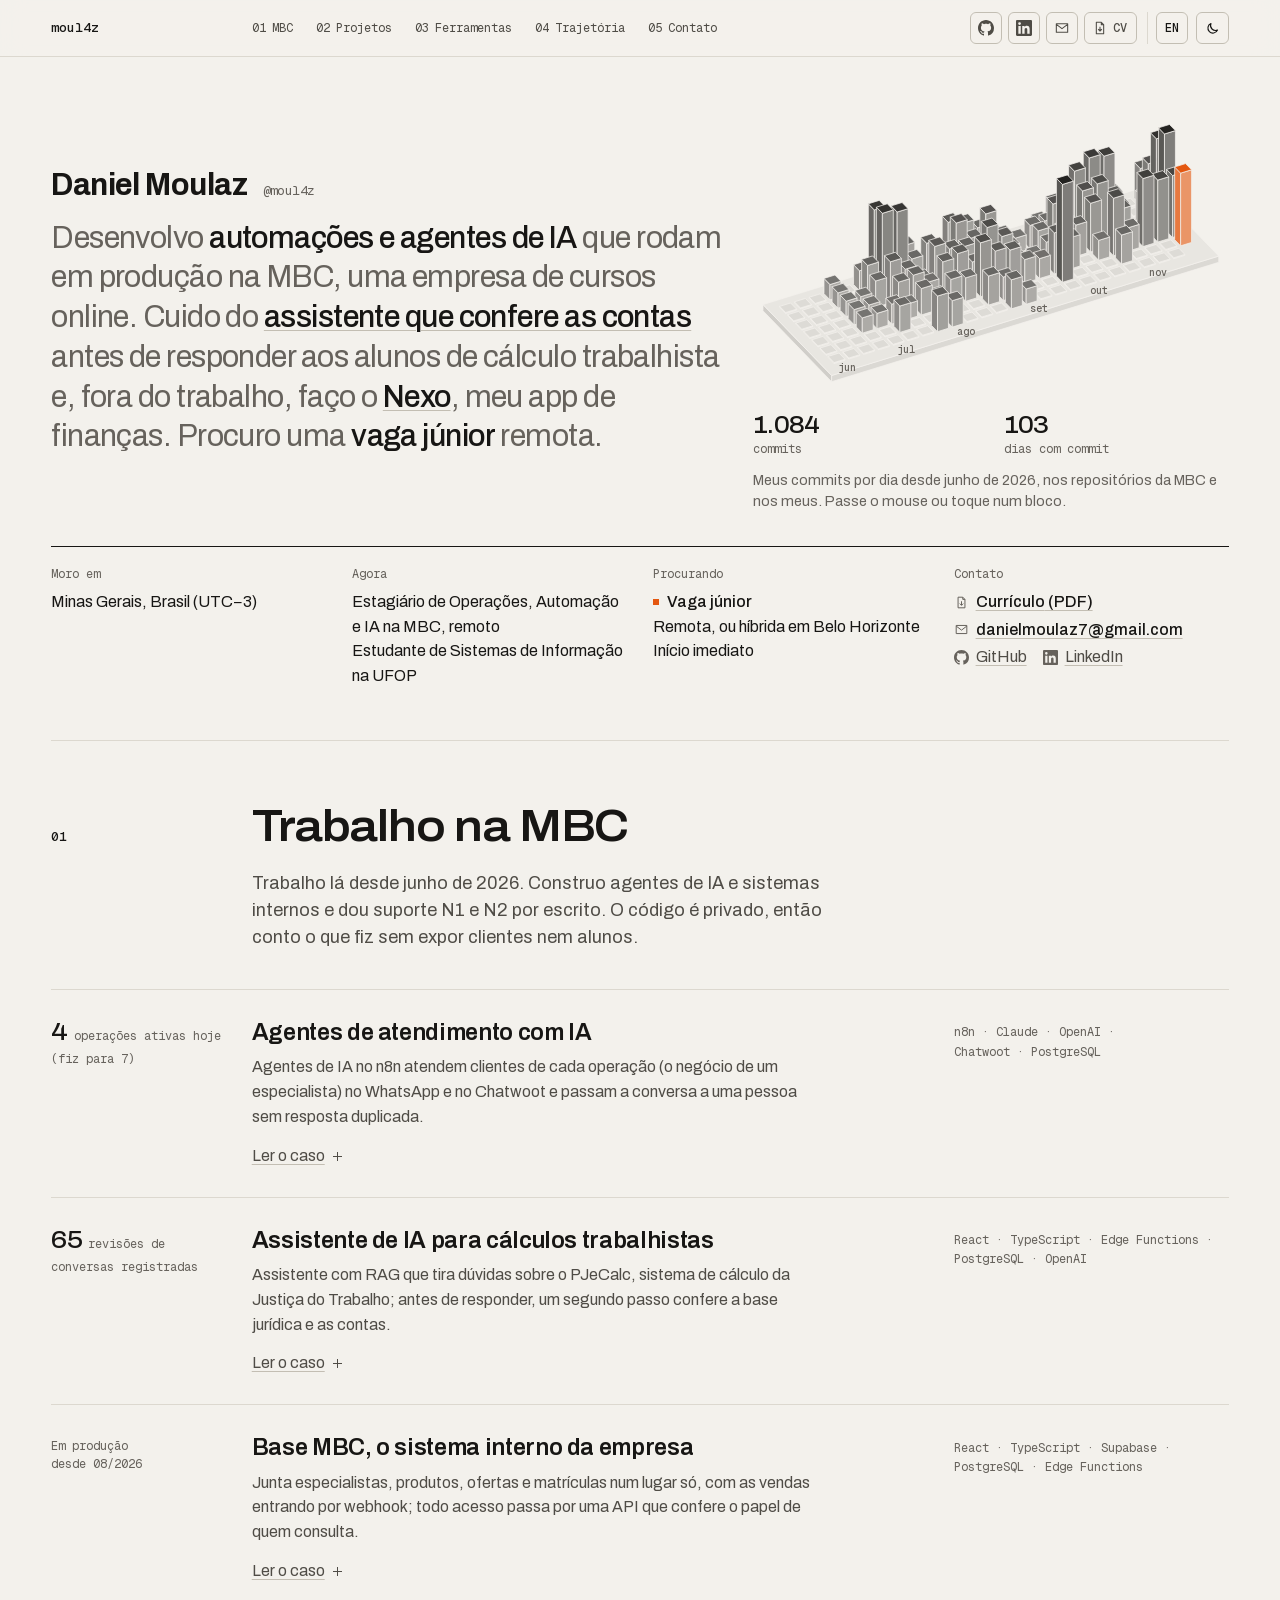
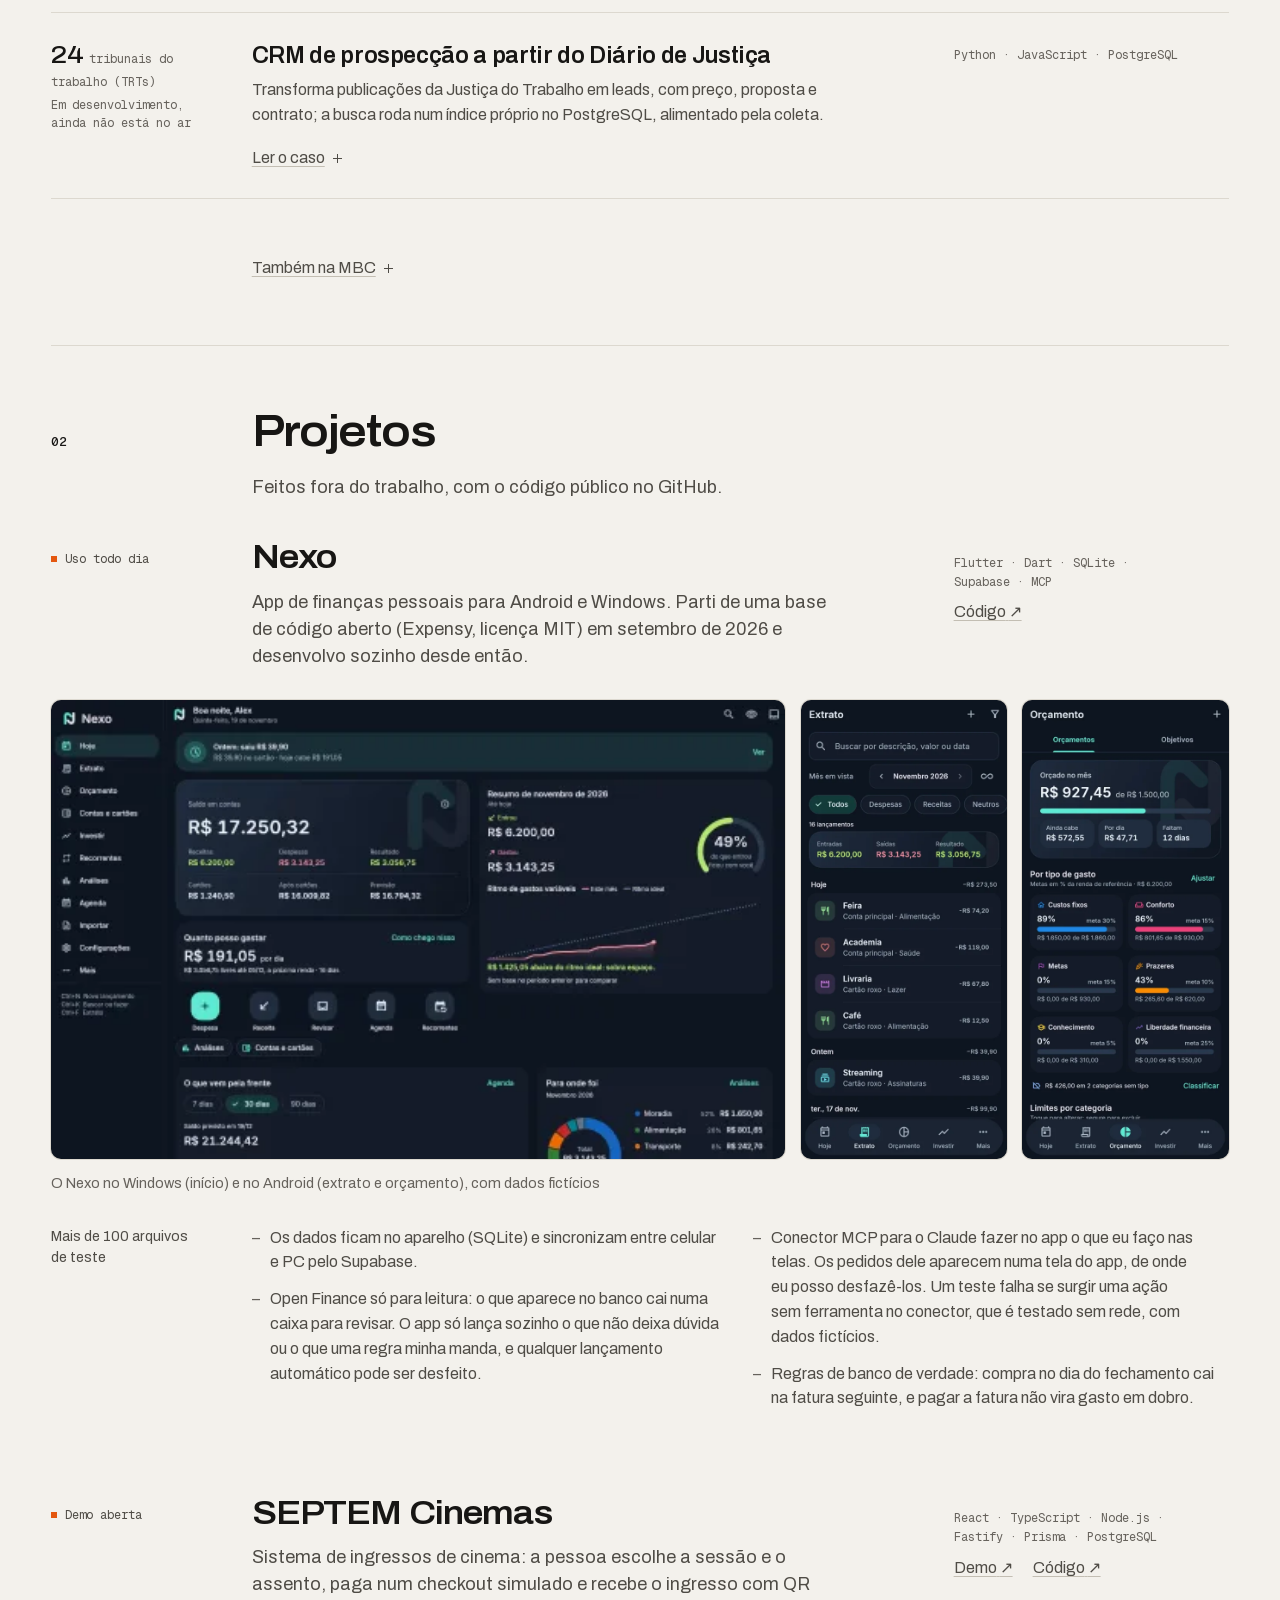
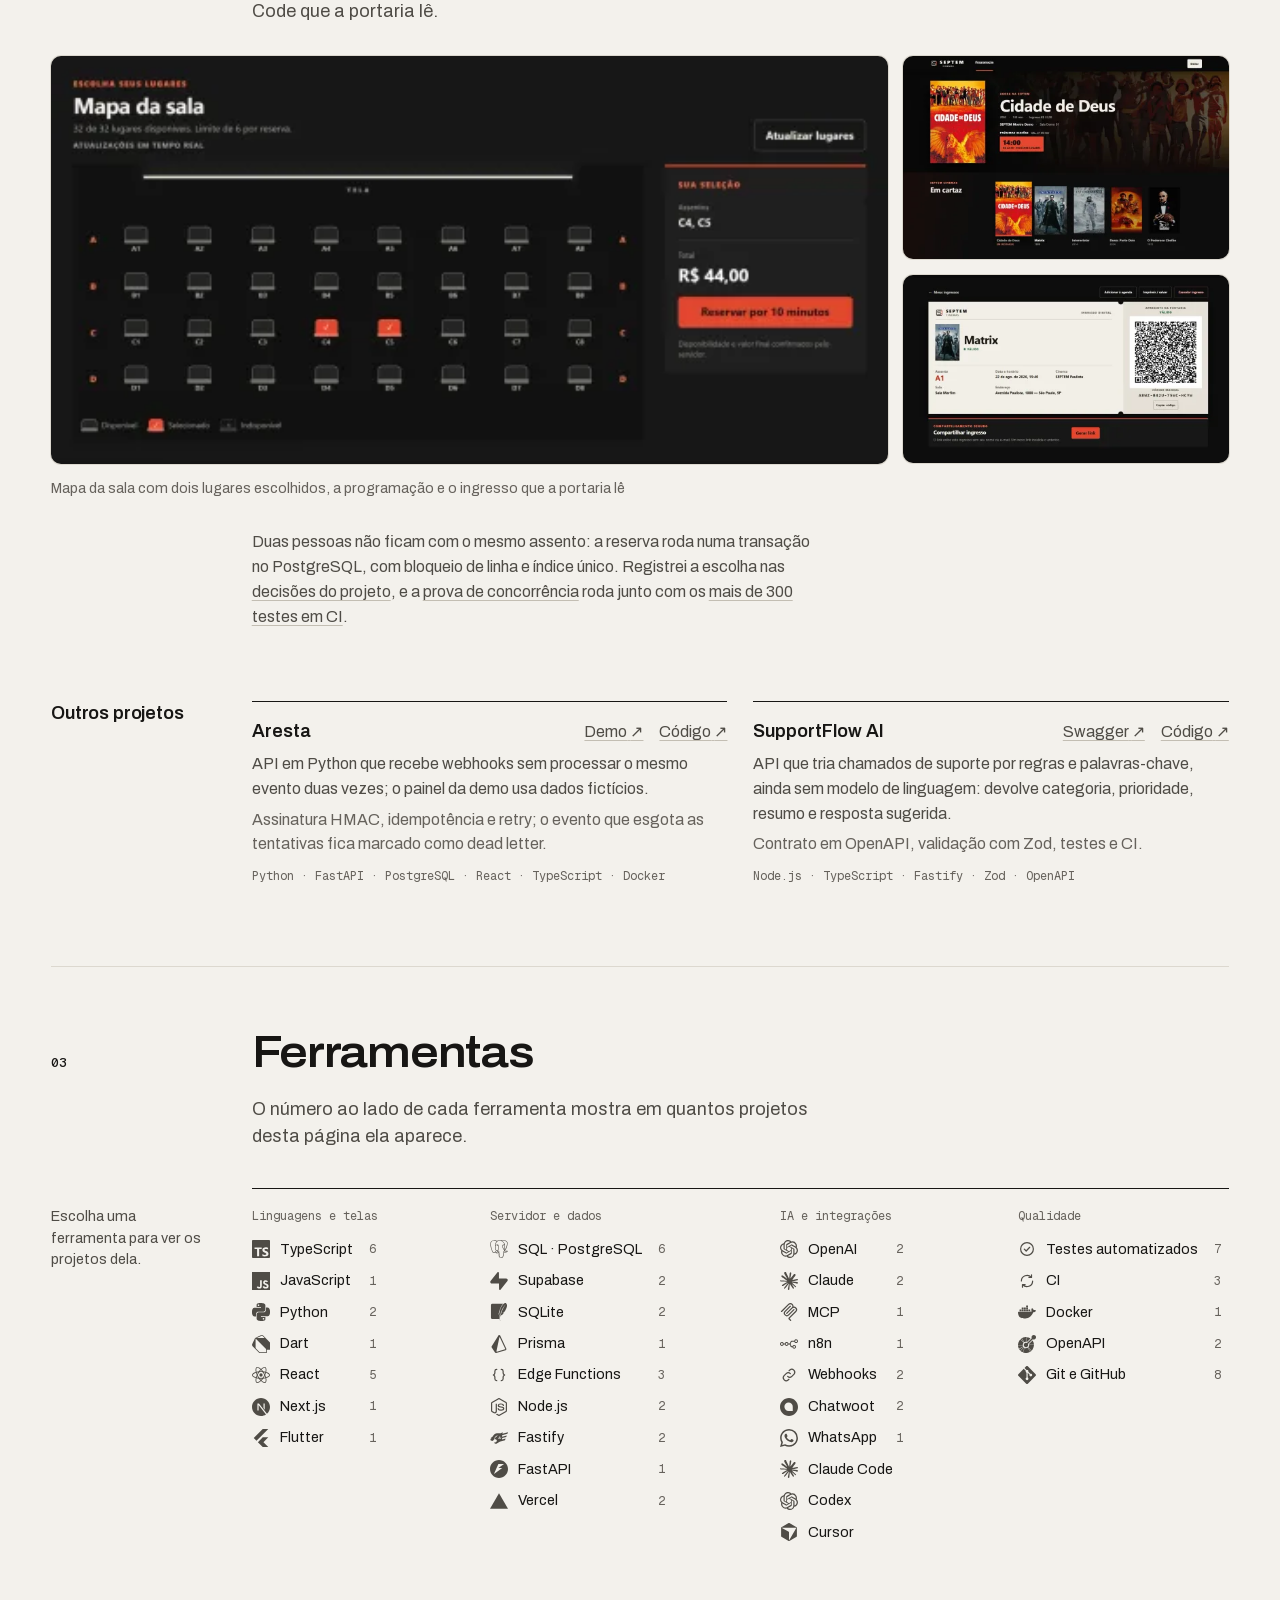
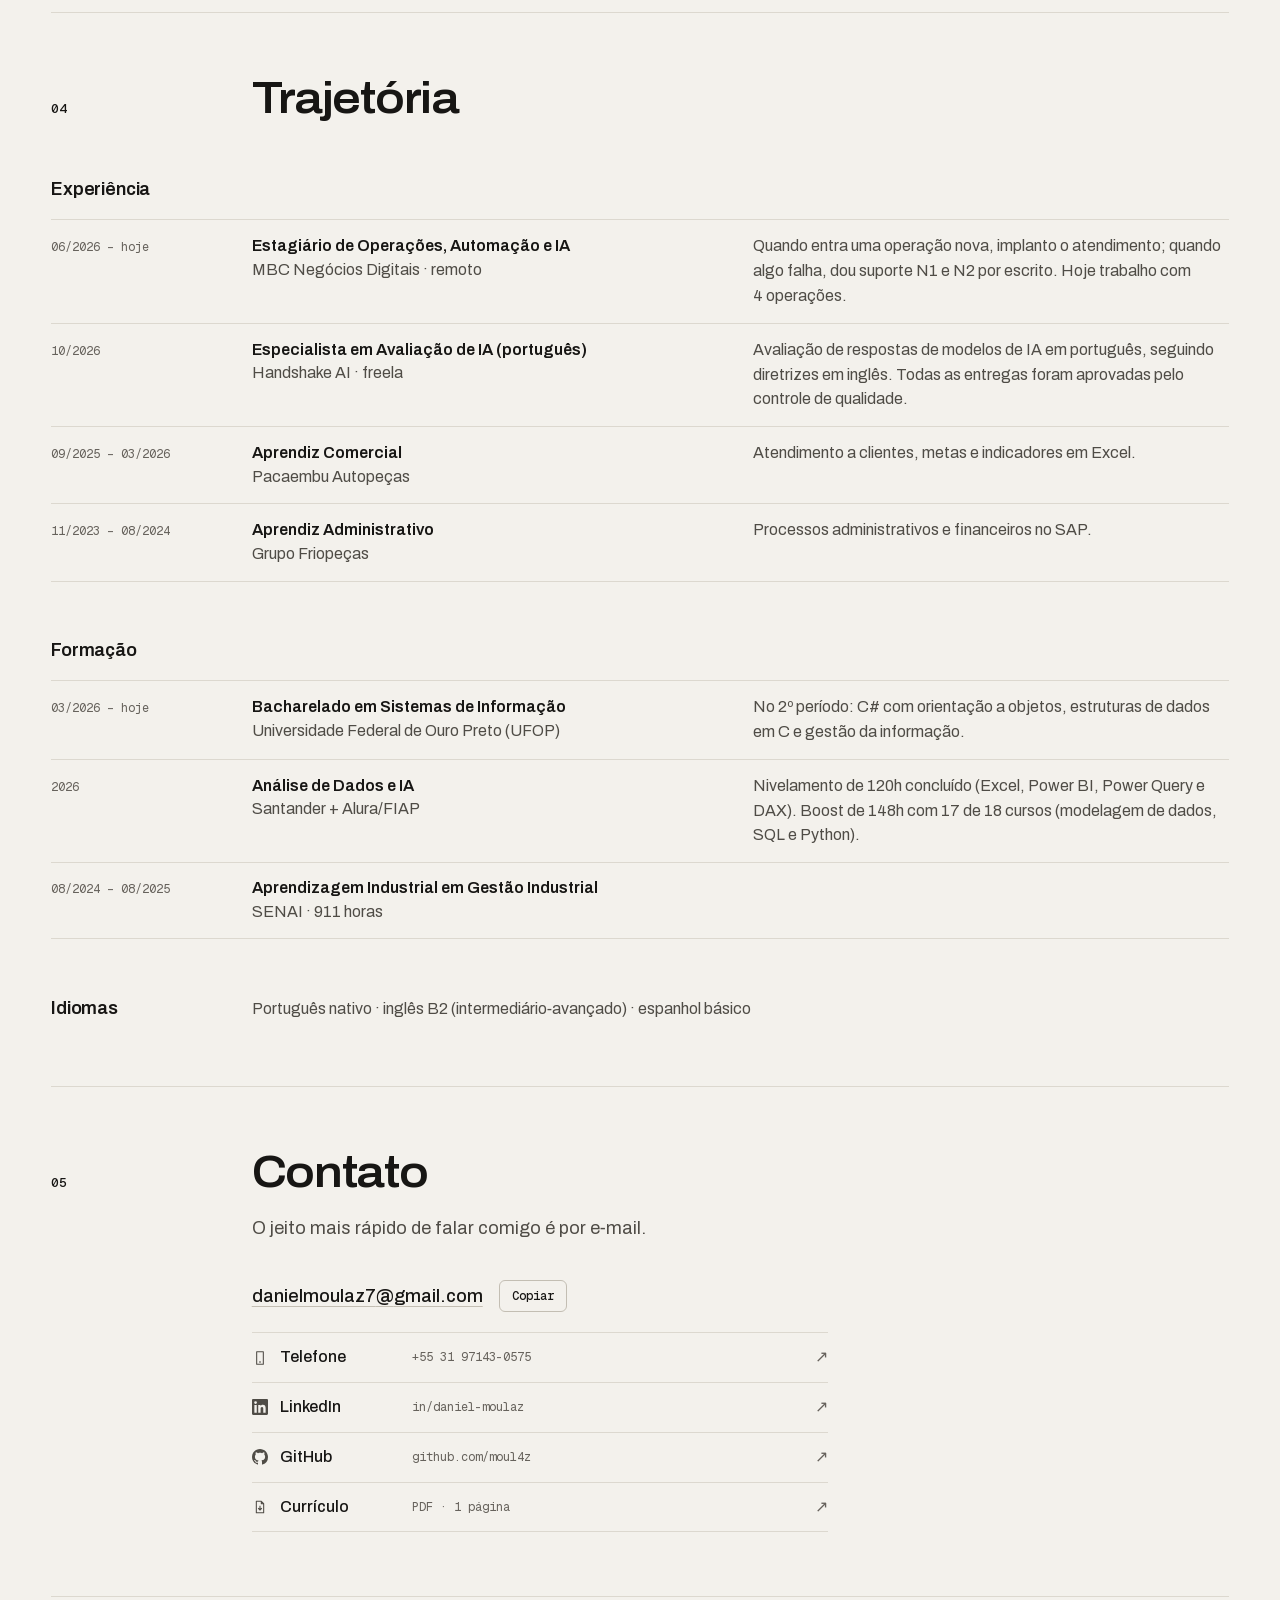
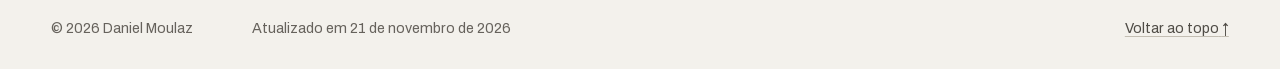
==== index.html @ e1fe47f8 "Publica o site (21/11/2026)" ====
<!DOCTYPE html><!--208fe02d9f9e_54101fbe--><html lang="pt-BR" class="__variable_7347c0 __variable_d19bea"><head><meta charSet="utf-8"/><meta name="viewport" content="width=device-width, initial-scale=1"/><link rel="stylesheet" href="/_next/static/css/56b8f642a0ffb2f8.css" data-precedence="next"/><link rel="preload" as="font" type="font/woff2" crossorigin="" href="/_next/static/media/c214ffb7f5362987-s.p.woff2"/><link rel="preload" as="font" type="font/woff2" crossorigin="" href="/_next/static/media/7d4881bb7e1bf84d.p.woff2"/><link rel="preload" as="script" fetchPriority="low" href="/_next/static/chunks/webpack-fd6b990aac46a47f.js"/><script src="/_next/static/chunks/4bd1b696-c023c6e3521b1417.js" async=""></script><script src="/_next/static/chunks/255-0e5ac6cd71b0e266.js" async=""></script><script src="/_next/static/chunks/main-app-9e2adcb4d07cd08f.js" async=""></script><script src="/_next/static/chunks/323-31cf523cbce35a23.js" async=""></script><script src="/_next/static/chunks/app/(pt)/page-cac48124f5d4a84e.js" async=""></script><meta name="theme-color" media="(prefers-color-scheme: light)" content="#f3f1ec"/><meta name="theme-color" media="(prefers-color-scheme: dark)" content="#0f0f0e"/><title>Daniel Moulaz · Desenvolvedor de automações e agentes de IA</title><meta name="description" content="Desenvolvo automações e agentes de IA com n8n, Claude e OpenAI, em produção na MBC. Procuro uma vaga júnior remota. Estudo Sistemas de Informação na UFOP."/><link rel="canonical" href="https://moulaz.dev/"/><link rel="alternate" hrefLang="pt-BR" href="https://moulaz.dev/"/><link rel="alternate" hrefLang="en" href="https://moulaz.dev/en/"/><link rel="alternate" hrefLang="x-default" href="https://moulaz.dev/en/"/><meta property="og:title" content="Daniel Moulaz · Desenvolvedor de automações e agentes de IA"/><meta property="og:description" content="Desenvolvo automações e agentes de IA com n8n, Claude e OpenAI, em produção na MBC. Procuro uma vaga júnior remota. Estudo Sistemas de Informação na UFOP."/><meta property="og:url" content="https://moulaz.dev/"/><meta property="og:site_name" content="moulaz.dev"/><meta property="og:locale" content="pt_BR"/><meta property="og:image" content="https://moulaz.dev/og-pt.png"/><meta property="og:image:width" content="1200"/><meta property="og:image:height" content="630"/><meta property="og:image:type" content="image/png"/><meta property="og:image:alt" content="Daniel Moulaz, desenvolvedor de automações e agentes de IA. moulaz.dev"/><meta property="og:locale:alternate" content="en_US"/><meta property="og:type" content="website"/><meta name="twitter:card" content="summary_large_image"/><meta name="twitter:title" content="Daniel Moulaz · Desenvolvedor de automações e agentes de IA"/><meta name="twitter:description" content="Desenvolvo automações e agentes de IA com n8n, Claude e OpenAI, em produção na MBC. Procuro uma vaga júnior remota. Estudo Sistemas de Informação na UFOP."/><meta name="twitter:image" content="https://moulaz.dev/og-pt.png"/><meta name="twitter:image:alt" content="Daniel Moulaz, desenvolvedor de automações e agentes de IA. moulaz.dev"/><link rel="icon" href="/icon.svg" type="image/svg+xml"/><link rel="icon" href="/icon-192.png" sizes="192x192" type="image/png"/><link rel="icon" href="/favicon.ico" sizes="48x48"/><link rel="apple-touch-icon" href="/apple-touch-icon.png"/><script>document.documentElement.classList.add("js");try{var t=localStorage.getItem("theme");if(t==="light"||t==="dark")document.documentElement.dataset.theme=t}catch(e){}(function(d){var c={light:"#f3f1ec",dark:"#0f0f0e"};function s(){var v=c[d.dataset.theme],m=document.getElementById("theme-color");if(!v){if(m)m.remove();return}if(!m){m=document.createElement("meta");m.name="theme-color";m.id="theme-color";document.head.prepend(m)}m.content=v}s();new MutationObserver(s).observe(d,{attributes:true,attributeFilter:["data-theme"]})})(document.documentElement);</script><script src="/_next/static/chunks/polyfills-42372ed130431b0a.js" noModule=""></script></head><body><div hidden=""><!--$--><!--/$--></div><script type="application/ld+json">{"@context":"https://schema.org","@graph":[{"@type":"ProfilePage","@id":"https://moulaz.dev/#page","url":"https://moulaz.dev/","name":"Daniel Moulaz · Desenvolvedor de automações e agentes de IA","inLanguage":"pt-BR","isPartOf":{"@id":"https://moulaz.dev/#site"},"dateCreated":"2026-11-19","dateModified":"2026-11-21","mainEntity":{"@id":"https://moulaz.dev/#daniel"}},{"@type":"Person","@id":"https://moulaz.dev/#daniel","name":"Daniel Moulaz","alternateName":"moul4z","url":"https://moulaz.dev/","description":"Desenvolvo automações e agentes de IA com n8n, Claude e OpenAI, em produção na MBC. Procuro uma vaga júnior remota. Estudo Sistemas de Informação na UFOP.","jobTitle":"Estagiário de Operações, Automação e IA","worksFor":{"@type":"Organization","name":"MBC Negócios Digitais"},"address":{"@type":"PostalAddress","addressRegion":"MG","addressCountry":"BR"},"email":"mailto:danielmoulaz7@gmail.com","knowsLanguage":["pt-BR","en","es"],"sameAs":["https://www.linkedin.com/in/daniel-moulaz","https://github.com/moul4z"]},{"@type":"WebSite","@id":"https://moulaz.dev/#site","url":"https://moulaz.dev/","name":"Daniel Moulaz","alternateName":"moulaz.dev","inLanguage":["pt-BR","en"]}]}</script><a class="skip-link" href="#conteudo">Pular para o conteúdo</a><span id="nova-aba" hidden="">abre em nova aba</span><header class="top"><div class="wrap g top-in"><a href="/" class="brand">moul4z</a><nav class="nav" aria-label="Seções"><a href="#trabalho"><span class="nav-n" aria-hidden="true">01</span>MBC</a><a href="#projetos"><span class="nav-n" aria-hidden="true">02</span>Projetos</a><a href="#ferramentas"><span class="nav-n" aria-hidden="true">03</span>Ferramentas</a><a href="#trajetoria"><span class="nav-n" aria-hidden="true">04</span>Trajetória</a><a href="#contato"><span class="nav-n" aria-hidden="true">05</span>Contato</a></nav><div class="tools"><span class="quick"><a href="https://github.com/moul4z" class="icon-btn ico-btn" aria-label="GitHub" title="GitHub" target="_blank" rel="noopener" aria-describedby="nova-aba"><svg class="ico" width="16" height="16" viewBox="0 0 16 16" aria-hidden="true" focusable="false" fill="currentColor" stroke-linejoin="round"><path d="M8 0C3.58 0 0 3.58 0 8c0 3.54 2.29 6.53 5.47 7.59.4.07.55-.17.55-.38 0-.19-.01-.82-.01-1.49-2.01.37-2.53-.49-2.69-.94-.09-.23-.48-.94-.82-1.13-.28-.15-.68-.52-.01-.53.63-.01 1.08.58 1.23.82.72 1.21 1.87.87 2.33.66.07-.52.28-.87.51-1.07-1.78-.2-3.64-.89-3.64-3.95 0-.87.31-1.59.82-2.15-.08-.2-.36-1.02.08-2.12 0 0 .67-.21 2.2.82.64-.18 1.32-.27 2-.27.68 0 1.36.09 2 .27 1.53-1.04 2.2-.82 2.2-.82.44 1.1.16 1.92.08 2.12.51.56.82 1.27.82 2.15 0 3.07-1.87 3.75-3.65 3.95.29.25.54.73.54 1.48 0 1.07-.01 1.93-.01 2.2 0 .21.15.46.55.38A8.013 8.013 0 0016 8c0-4.42-3.58-8-8-8z"></path></svg></a><a href="https://www.linkedin.com/in/daniel-moulaz" class="icon-btn ico-btn" aria-label="LinkedIn" title="LinkedIn" target="_blank" rel="noopener" aria-describedby="nova-aba"><svg class="ico" width="16" height="16" viewBox="0 0 24 24" aria-hidden="true" focusable="false" fill="currentColor" stroke-linejoin="round"><path d="M20.45 20.45h-3.55v-5.57c0-1.33-.03-3.04-1.85-3.04-1.85 0-2.14 1.45-2.14 2.94v5.67H9.35V9h3.41v1.56h.05c.48-.9 1.64-1.85 3.37-1.85 3.6 0 4.27 2.37 4.27 5.46v6.28zM5.34 7.43a2.06 2.06 0 1 1 0-4.13 2.06 2.06 0 0 1 0 4.13zM7.12 20.45H3.56V9h3.56v11.45zM22.22 0H1.77C.79 0 0 .77 0 1.73v20.54C0 23.23.79 24 1.77 24h20.45c.98 0 1.78-.77 1.78-1.73V1.73C24 .77 23.2 0 22.22 0z"></path></svg></a><a class="icon-btn ico-btn" href="mailto:danielmoulaz7@gmail.com" aria-label="E-mail: danielmoulaz7@gmail.com" title="danielmoulaz7@gmail.com"><svg class="ico" width="16" height="16" viewBox="0 0 24 24" aria-hidden="true" focusable="false" fill="none" stroke="currentColor" stroke-width="1.6" stroke-linejoin="round"><path d="M3.5 5.5h17v13h-17z M3.5 6.5 12 13l8.5-6.5"></path></svg></a><a href="/daniel-moulaz-curriculo.pdf" class="icon-btn cv-btn" aria-label="CV: Currículo (PDF)" title="CV: Currículo (PDF)" target="_blank" rel="noopener" aria-describedby="nova-aba"><svg class="ico" width="16" height="16" viewBox="0 0 24 24" aria-hidden="true" focusable="false" fill="none" stroke="currentColor" stroke-width="1.6" stroke-linejoin="round"><path d="M14 3.5H6.5v17h11V7z M14 3.5V7h3.5 M12 10v6.5 M9.25 13.75 12 16.5l2.75-2.75"></path></svg><span class="cv-short">CV</span></a></span><a class="icon-btn" href="/en/" hrefLang="en" lang="en" aria-label="EN: English version">EN</a><button type="button" class="icon-btn theme-btn" aria-label="Trocar entre tema claro e escuro" title="Trocar entre tema claro e escuro"><svg class="moon" viewBox="0 0 24 24" width="15" height="15" aria-hidden="true"><path fill="none" stroke="currentColor" stroke-width="1.8" stroke-linejoin="round" d="M20 14.5A8 8 0 0 1 9.5 4a8 8 0 1 0 10.5 10.5Z"></path></svg><svg class="sun" viewBox="0 0 24 24" width="15" height="15" aria-hidden="true"><g fill="none" stroke="currentColor" stroke-width="1.8" stroke-linecap="round"><circle cx="12" cy="12" r="4.2"></circle><path d="M12 2.5v2.2M12 19.3v2.2M4.6 4.6l1.6 1.6M17.8 17.8l1.6 1.6M2.5 12h2.2M19.3 12h2.2M4.6 19.4l1.6-1.6M17.8 6.2l1.6-1.6"></path></g></svg></button></div></div></header><main id="conteudo" class="wrap" tabindex="-1"><section class="hero g" aria-labelledby="hero-name"><div class="hero-text"><h1 id="hero-name" class="name">Daniel Moulaz<!-- --> <span class="handle">@moul4z</span></h1><p class="statement">Desenvolvo <strong>automações e agentes de IA</strong> que rodam em produção na MBC, uma empresa de cursos online. Cuido do <a href="#assistente" class="tlink"><strong>assistente que confere as contas</strong></a> antes de responder aos alunos de cálculo trabalhista e, fora do trabalho, faço o <a href="#nexo" class="tlink"><strong>Nexo</strong></a>, meu app de finanças. Procuro uma <strong>vaga júnior</strong> remota.</p></div><figure class="sky"><div class="sky-stage"><canvas role="img" aria-label="Gráfico em 3D dos meus commits por dia desde junho de 2026, um bloco por dia, mais alto quanto mais commits."></canvas><p class="sky-tip" aria-hidden="true" hidden=""></p></div><figcaption><dl class="sky-stats"><div><dt>commits</dt><dd>1.084</dd></div><div><dt>dias com commit</dt><dd>103</dd></div></dl><p>Meus commits por dia desde junho de 2026, nos repositórios da MBC e nos meus. Passe o mouse ou toque num bloco.</p></figcaption></figure><dl class="facts"><div><dt>Moro em</dt><dd>Minas Gerais, Brasil (UTC−3)</dd></div><div><dt>Agora</dt><dd><span class="line">Estagiário de Operações, Automação e IA na MBC, remoto</span><span class="line">Estudante de Sistemas de Informação na UFOP</span></dd></div><div><dt>Procurando</dt><dd><span class="line seeking"><span class="led" aria-hidden="true"></span>Vaga júnior</span><span class="line">Remota, ou híbrida em Belo Horizonte</span><span class="line">Início imediato</span></dd></div><div><dt>Contato</dt><dd><span class="line"><a href="/daniel-moulaz-curriculo.pdf" class="mlink strong with-ico" target="_blank" rel="noopener" aria-describedby="nova-aba"><svg class="ico" width="15" height="15" viewBox="0 0 24 24" aria-hidden="true" focusable="false" fill="none" stroke="currentColor" stroke-width="1.6" stroke-linejoin="round"><path d="M14 3.5H6.5v17h11V7z M14 3.5V7h3.5 M12 10v6.5 M9.25 13.75 12 16.5l2.75-2.75"></path></svg><span>Currículo<!-- --> (PDF)</span></a></span><span class="line"><a class="mlink strong with-ico nowrap" href="mailto:danielmoulaz7@gmail.com"><svg class="ico" width="15" height="15" viewBox="0 0 24 24" aria-hidden="true" focusable="false" fill="none" stroke="currentColor" stroke-width="1.6" stroke-linejoin="round"><path d="M3.5 5.5h17v13h-17z M3.5 6.5 12 13l8.5-6.5"></path></svg><span>danielmoulaz7@gmail.com</span></a></span><span class="line links-inline"><a href="https://github.com/moul4z" class="mlink with-ico" target="_blank" rel="noopener" aria-describedby="nova-aba"><svg class="ico" width="15" height="15" viewBox="0 0 16 16" aria-hidden="true" focusable="false" fill="currentColor" stroke-linejoin="round"><path d="M8 0C3.58 0 0 3.58 0 8c0 3.54 2.29 6.53 5.47 7.59.4.07.55-.17.55-.38 0-.19-.01-.82-.01-1.49-2.01.37-2.53-.49-2.69-.94-.09-.23-.48-.94-.82-1.13-.28-.15-.68-.52-.01-.53.63-.01 1.08.58 1.23.82.72 1.21 1.87.87 2.33.66.07-.52.28-.87.51-1.07-1.78-.2-3.64-.89-3.64-3.95 0-.87.31-1.59.82-2.15-.08-.2-.36-1.02.08-2.12 0 0 .67-.21 2.2.82.64-.18 1.32-.27 2-.27.68 0 1.36.09 2 .27 1.53-1.04 2.2-.82 2.2-.82.44 1.1.16 1.92.08 2.12.51.56.82 1.27.82 2.15 0 3.07-1.87 3.75-3.65 3.95.29.25.54.73.54 1.48 0 1.07-.01 1.93-.01 2.2 0 .21.15.46.55.38A8.013 8.013 0 0016 8c0-4.42-3.58-8-8-8z"></path></svg><span>GitHub</span></a><a href="https://www.linkedin.com/in/daniel-moulaz" class="mlink with-ico" target="_blank" rel="noopener" aria-describedby="nova-aba"><svg class="ico" width="15" height="15" viewBox="0 0 24 24" aria-hidden="true" focusable="false" fill="currentColor" stroke-linejoin="round"><path d="M20.45 20.45h-3.55v-5.57c0-1.33-.03-3.04-1.85-3.04-1.85 0-2.14 1.45-2.14 2.94v5.67H9.35V9h3.41v1.56h.05c.48-.9 1.64-1.85 3.37-1.85 3.6 0 4.27 2.37 4.27 5.46v6.28zM5.34 7.43a2.06 2.06 0 1 1 0-4.13 2.06 2.06 0 0 1 0 4.13zM7.12 20.45H3.56V9h3.56v11.45zM22.22 0H1.77C.79 0 0 .77 0 1.73v20.54C0 23.23.79 24 1.77 24h20.45c.98 0 1.78-.77 1.78-1.73V1.73C24 .77 23.2 0 22.22 0z"></path></svg><span>LinkedIn</span></a></span></dd></div></dl></section><section id="trabalho" class="sec" aria-labelledby="trabalho-t"><header class="g sec-head" data-reveal="true"><p class="sec-n" aria-hidden="true">01</p><div class="sec-t"><h2 id="trabalho-t">Trabalho na MBC</h2><p class="lead">Trabalho lá desde junho de 2026. Construo agentes de IA e sistemas internos e dou suporte N1 e N2 por escrito. O código é privado, então conto o que fiz sem expor clientes nem alunos.</p></div></header><ol class="cases hover-list" data-reveal="true"><li id="agentes" class="case g"><p class="datum"><span class="datum-n">4</span><span class="datum-l">operações ativas hoje (fiz para 7)</span></p><div class="c"><h3>Agentes de atendimento com IA</h3><p class="sum">Agentes de IA no n8n atendem clientes de cada operação (o negócio de um especialista) no WhatsApp e no Chatwoot e passam a conversa a uma pessoa sem resposta duplicada.</p></div><p class="x stack">n8n · Claude · OpenAI · Chatwoot · PostgreSQL</p><details class="case-more"><summary>Ler o caso<span class="sr-only">: <!-- -->Agentes de atendimento com IA</span><span class="plus" aria-hidden="true"></span></summary><dl class="case-body"><div><dt>O problema</dt><dd>O suporte humano respondia às mesmas dúvidas todos os dias, em cada operação da MBC, pelo WhatsApp e pelo Chatwoot (a central de atendimento).</dd></div><div><dt>O que eu fiz</dt><dd><p>Construí e mantenho os agentes, a base de conhecimento e a curadoria.</p><ul><li>Agentes no n8n com Claude e OpenAI, ligados ao WhatsApp e ao Chatwoot.</li><li>Base de conhecimento feita com as respostas reais do suporte humano.</li><li>Passagem para atendente humano sem resposta duplicada.</li><li>Central de curadoria (Vercel + Postgres): um fluxo acha perguntas novas nas conversas, e o time aprova antes de elas entrarem na base.</li></ul></dd></div><div><dt>A parte difícil</dt><dd>Quando o atendente assume a conversa, o agente tem que parar na hora, sem mandar mais nada e sem deixar o cliente sem resposta.</dd></div><div><dt>Resultado</dt><dd class="result">Fiz os agentes para 7 operações. Algumas saíram da MBC depois, e hoje 4 seguem ativas, com passagem para humano. Nada novo entra na base sem o time aprovar.</dd></div></dl></details></li><li id="assistente" class="case g"><p class="datum"><span class="datum-n">65</span><span class="datum-l">revisões de conversas registradas</span></p><div class="c"><h3>Assistente de IA para cálculos trabalhistas</h3><p class="sum">Assistente com RAG que tira dúvidas sobre o PJeCalc, sistema de cálculo da Justiça do Trabalho; antes de responder, um segundo passo confere a base jurídica e as contas.</p></div><p class="x stack">React · TypeScript · Edge Functions · PostgreSQL · OpenAI</p><details class="case-more"><summary>Ler o caso<span class="sr-only">: <!-- -->Assistente de IA para cálculos trabalhistas</span><span class="plus" aria-hidden="true"></span></summary><dl class="case-body"><div><dt>O problema</dt><dd>Alunos de um curso de cálculos trabalhistas travam no PJeCalc e em trechos da sentença, muitas vezes fora do horário do suporte. Aqui, resposta errada vira cálculo errado num processo.</dd></div><div><dt>O que eu fiz</dt><dd><p>Sou o responsável pelo projeto desde julho de 2026: mais de 300 commits e mais de 70 pull requests, na versão 9.5.</p><ul><li>Migração do protótipo em Python/FastAPI para React, Edge Functions em TypeScript e PostgreSQL.</li><li>Resposta em duas etapas: um rascunho e um revisor que confere a base jurídica e devolve uma aprovação estruturada.</li><li>Leitura de PDF e de print de sentença, com um modo próprio para analisar a decisão.</li><li>Checagem automática das contas que aparecem na resposta.</li><li>Acesso só para alunos: login por link ou código no e-mail, conferido com a lista de alunos sincronizada da área de membros.</li><li>Teste de regressão a cada versão e 65 revisões de conversas registradas. Já peguei uma regressão em que o assistente lia “honorários” como o preço do curso.</li></ul></dd></div><div><dt>A parte difícil</dt><dd>O custo por resposta precisava cair sem a qualidade cair junto. Medi que só 14% do prompt era reaproveitado em cache, porque a parte fixa vinha misturada com o contexto de cada pergunta. Reorganizei o prompt com a parte fixa primeiro, e o revisor passou a apenas aprovar o rascunho quando ele já está certo, em vez de reescrever a resposta inteira.</dd></div><div><dt>Resultado</dt><dd class="result">Em produção para os alunos, com o custo de cada resposta medido (cerca de US$ 0,04 na revisão de agosto) e cada correção registrada numa versão.</dd></div></dl></details></li><li id="base" class="case g"><p class="datum"><span class="datum-s">Em produção desde 08/2026</span></p><div class="c"><h3>Base MBC, o sistema interno da empresa</h3><p class="sum">Junta especialistas, produtos, ofertas e matrículas num lugar só, com as vendas entrando por webhook; todo acesso passa por uma API que confere o papel de quem consulta.</p></div><p class="x stack">React · TypeScript · Supabase · PostgreSQL · Edge Functions</p><details class="case-more"><summary>Ler o caso<span class="sr-only">: <!-- -->Base MBC, o sistema interno da empresa</span><span class="plus" aria-hidden="true"></span></summary><dl class="case-body"><div><dt>O problema</dt><dd>Os dados de venda, de acesso e de suporte de cada operação ficavam em plataformas diferentes, e qualquer relatório era montado à mão.</dd></div><div><dt>O que eu fiz</dt><dd><p>Fiz a maior parte do sistema entre agosto e outubro de 2026.</p><ul><li>Vendas da Guru e da TMB (plataformas de pagamento) entram por webhook e viram matrícula por funções no próprio banco de dados.</li><li>Sincronização dos acessos com a área de membros (Curseduca).</li><li>Painel de suporte com dados do Chatwoot: satisfação (CSAT) e tempo até a primeira resposta, recalculados todo dia.</li><li>Matriz de permissões por papel, coberta por testes, e dados pessoais cortados conforme o papel de quem consulta.</li></ul></dd></div><div><dt>A parte difícil</dt><dd>Ninguém pode ver mais do que deve. Por isso o navegador não lê nenhuma tabela direto: todas têm a segurança em nível de linha (RLS) ligada e nenhuma política, o que bloqueia tudo por padrão. Todo acesso passa por uma API que confere o login, se a pessoa é da equipe e se o papel dela permite aquilo. Tirar o acesso de alguém vale já na requisição seguinte.</dd></div><div><dt>Resultado</dt><dd class="result">Em produção desde agosto de 2026. Antes de cada publicação, a verificação roda tipos, lint, testes, build e uma varredura de segredos.</dd></div></dl></details></li><li id="prospeccao" class="case g"><p class="datum"><span class="datum-n">24</span><span class="datum-l">tribunais do trabalho (TRTs)</span><span class="datum-s">Em desenvolvimento, ainda não está no ar</span></p><div class="c"><h3>CRM de prospecção a partir do Diário de Justiça</h3><p class="sum">Transforma publicações da Justiça do Trabalho em leads, com preço, proposta e contrato; a busca roda num índice próprio no PostgreSQL, alimentado pela coleta.</p></div><p class="x stack">Python · JavaScript · PostgreSQL</p><details class="case-more"><summary>Ler o caso<span class="sr-only">: <!-- -->CRM de prospecção a partir do Diário de Justiça</span><span class="plus" aria-hidden="true"></span></summary><dl class="case-body"><div><dt>O problema</dt><dd>Os alunos prospectam escritórios de advocacia, mas a informação está espalhada nas publicações diárias de 24 tribunais do trabalho, e o resto fica em planilhas e ferramentas soltas.</dd></div><div><dt>O que eu fiz</dt><dd><p>Desenvolvi a maior parte (101 de 150 commits), junto com mais uma pessoa do time.</p><ul><li>Coleta diária das publicações de 24 tribunais do trabalho, com um índice próprio no PostgreSQL para a busca ser interativa.</li><li>Leads ligados a pessoas e escritórios pela OAB e pelo CNPJ, com quadro Kanban e o Google Maps como segunda fonte.</li><li>Preço, proposta e contrato feitos dentro de cada lead.</li><li>Login por link no e-mail.</li></ul></dd></div><div><dt>A parte difícil</dt><dd>A API pública só responde por tribunal, por dia e por frase, com limite de 1.000 itens. Uma busca ao vivo viraria dezenas de chamadas, então separei as duas coisas: a coleta roda em lote e grava num índice próprio, onde a busca é interativa.</dd></div><div><dt>Resultado</dt><dd class="result">Em desenvolvimento. Cada fase entra com a sua bateria de testes, hoje 1.620 verificações, e teste de mutação nas regras críticas.</dd></div></dl></details></li></ol><div class="g also-row" data-reveal="true"><details class="c also-more"><summary>Também na MBC<span class="plus" aria-hidden="true"></span></summary><ul class="also-list"><li>Dou suporte N1 e N2 por escrito e investigo falhas de acesso por logs, payloads e SQL.</li><li>Implanto o suporte das operações novas: Chatwoot, WhatsApp, tags, tickets e agente de IA.</li><li>Ligo 5 plataformas de pagamento à área de membros por n8n e webhooks; se a leitura falha, o acesso não cai.</li><li>Faço sistemas internos em React e Supabase, como o liberador de bônus que 4 operações usam.</li><li>Em lançamentos, automatizo a captação em grupos de WhatsApp, os lembretes das lives e a liberação do produto.</li></ul></details></div></section><section id="projetos" class="sec" aria-labelledby="projetos-t"><header class="g sec-head" data-reveal="true"><p class="sec-n" aria-hidden="true">02</p><div class="sec-t"><h2 id="projetos-t">Projetos</h2><p class="lead">Feitos fora do trabalho, com o código público no GitHub.</p></div></header><article id="nexo" class="feature" aria-label="Nexo"><div class="g feat-head" data-reveal="true"><p class="state"><span class="led" aria-hidden="true"></span>Uso todo dia</p><div class="c"><h3 class="feature-name">Nexo</h3><p class="feature-sum">App de finanças pessoais para Android e Windows. Parti de uma base de código aberto (Expensy, licença MIT) em setembro de 2026 e desenvolvo sozinho desde então.</p></div><div class="x"><p class="stack">Flutter · Dart · SQLite · Supabase · MCP</p><p class="links"><a href="https://github.com/moul4z/Nexo" class="mlink" target="_blank" rel="noopener" aria-describedby="nova-aba">Código<span class="sr-only">: <!-- -->Nexo</span> <span aria-hidden="true">↗</span></a></p></div></div><div data-reveal="true"><figure class="gallery"><div class="shots-row" style="grid-template-columns:minmax(0, 1.600fr) minmax(0, 0.450fr) minmax(0, 0.450fr)"><button type="button" class="shot" aria-label="Ampliar: Tela inicial do Nexo no Windows: saldo em contas, quanto posso gastar por dia, resumo do mês e ritmo de gastos, com dados fictícios"><img src="/img/nexo-desktop.webp" srcSet="/img/nexo-desktop-480.webp 480w, /img/nexo-desktop-600.webp 600w, /img/nexo-desktop-960.webp 960w, /img/nexo-desktop-1200.webp 1200w, /img/nexo-desktop.webp 1440w" sizes="(max-width: 720px) calc(100vw - 40px), (max-width: 1440px) calc((100vw - 40px) * 0.640), calc(1312px * 0.640)" width="1440" height="900" alt="" loading="lazy" decoding="async"/><span class="shot-hint" aria-hidden="true">Ampliar<svg viewBox="0 0 12 12" width="11" height="11" aria-hidden="true"><path d="M7 1h4v4M5 11H1V7M11 1 7.2 4.8M1 11l3.8-3.8" fill="none" stroke="currentColor" stroke-width="1.3"></path></svg></span></button><button type="button" class="shot tall" aria-label="Ampliar: Extrato do Nexo no Android, com busca, filtros e os lançamentos do dia por categoria, com dados fictícios"><img src="/img/nexo-extrato.webp" srcSet="/img/nexo-extrato-480.webp 480w, /img/nexo-extrato-600.webp 600w, /img/nexo-extrato.webp 824w" sizes="(max-width: 720px) calc((100vw - 50px) / 2), (max-width: 1440px) calc((100vw - 40px) * 0.180), calc(1312px * 0.180)" width="824" height="1830" alt="" loading="lazy" decoding="async"/><span class="shot-hint" aria-hidden="true">Ampliar<svg viewBox="0 0 12 12" width="11" height="11" aria-hidden="true"><path d="M7 1h4v4M5 11H1V7M11 1 7.2 4.8M1 11l3.8-3.8" fill="none" stroke="currentColor" stroke-width="1.3"></path></svg></span></button><button type="button" class="shot tall" aria-label="Ampliar: Orçamento do Nexo no Android: quanto foi orçado no mês, quanto ainda cabe por dia e metas por tipo de gasto, com dados fictícios"><img src="/img/nexo-orcamento.webp" srcSet="/img/nexo-orcamento-480.webp 480w, /img/nexo-orcamento-600.webp 600w, /img/nexo-orcamento.webp 824w" sizes="(max-width: 720px) calc((100vw - 50px) / 2), (max-width: 1440px) calc((100vw - 40px) * 0.180), calc(1312px * 0.180)" width="824" height="1830" alt="" loading="lazy" decoding="async"/><span class="shot-hint" aria-hidden="true">Ampliar<svg viewBox="0 0 12 12" width="11" height="11" aria-hidden="true"><path d="M7 1h4v4M5 11H1V7M11 1 7.2 4.8M1 11l3.8-3.8" fill="none" stroke="currentColor" stroke-width="1.3"></path></svg></span></button></div><figcaption class="g"><span class="cap">O Nexo no Windows (início) e no Android (extrato e orçamento), com dados fictícios</span></figcaption><dialog class="lightbox" aria-label="O Nexo no Windows (início) e no Android (extrato e orçamento), com dados fictícios"></dialog></figure></div><div class="g feat-body" data-reveal="true"><p class="hl-m">Mais de 100 arquivos de teste</p><ul class="cw points two"><li>Os dados ficam no aparelho (SQLite) e sincronizam entre celular e PC pelo Supabase.</li><li>Open Finance só para leitura: o que aparece no banco cai numa caixa para revisar. O app só lança sozinho o que não deixa dúvida ou o que uma regra minha manda, e qualquer lançamento automático pode ser desfeito.</li><li>Conector MCP para o Claude fazer no app o que eu faço nas telas. Os pedidos dele aparecem numa tela do app, de onde eu posso desfazê-los. Um teste falha se surgir uma ação sem ferramenta no conector, que é testado sem rede, com dados fictícios.</li><li>Regras de banco de verdade: compra no dia do fechamento cai na fatura seguinte, e pagar a fatura não vira gasto em dobro.</li></ul></div></article><article class="feature" aria-label="SEPTEM Cinemas"><div class="g feat-head" data-reveal="true"><p class="state"><span class="led" aria-hidden="true"></span>Demo aberta</p><div class="c"><h3 class="feature-name">SEPTEM Cinemas</h3><p class="feature-sum">Sistema de ingressos de cinema: a pessoa escolhe a sessão e o assento, paga num checkout simulado e recebe o ingresso com QR Code que a portaria lê.</p></div><div class="x"><p class="stack">React · TypeScript · Node.js · Fastify · Prisma · PostgreSQL</p><p class="links"><a href="https://septem-cinemas.vercel.app" class="mlink" target="_blank" rel="noopener" aria-describedby="nova-aba">Demo<span class="sr-only">: <!-- -->SEPTEM Cinemas</span> <span aria-hidden="true">↗</span></a><a href="https://github.com/moul4z/septem-cinemas" class="mlink" target="_blank" rel="noopener" aria-describedby="nova-aba">Código<span class="sr-only">: <!-- -->SEPTEM Cinemas</span> <span aria-hidden="true">↗</span></a></p></div></div><div data-reveal="true"><figure class="gallery mosaic"><div class="shots-row"><button type="button" class="shot" aria-label="Ampliar: Mapa da sala do SEPTEM com os assentos C4 e C5 escolhidos e o total de R$ 44,00"><img src="/img/septem-assentos.webp" srcSet="/img/septem-assentos-480.webp 480w, /img/septem-assentos-600.webp 600w, /img/septem-assentos-960.webp 960w, /img/septem-assentos-1200.webp 1200w, /img/septem-assentos-1440.webp 1440w, /img/septem-assentos.webp 1600w" sizes="(max-width: 720px) calc(100vw - 40px), (max-width: 1440px) calc((100vw - 40px) * 0.72), calc(1312px * 0.72)" width="1600" height="781" alt="" loading="lazy" decoding="async"/><span class="shot-hint" aria-hidden="true">Ampliar<svg viewBox="0 0 12 12" width="11" height="11" aria-hidden="true"><path d="M7 1h4v4M5 11H1V7M11 1 7.2 4.8M1 11l3.8-3.8" fill="none" stroke="currentColor" stroke-width="1.3"></path></svg></span></button><button type="button" class="shot" aria-label="Ampliar: Página inicial do SEPTEM Cinemas com o filme em destaque, o horário da sessão e os filmes em cartaz"><img src="/img/septem-home.webp" srcSet="/img/septem-home-480.webp 480w, /img/septem-home-600.webp 600w, /img/septem-home-960.webp 960w, /img/septem-home-1200.webp 1200w, /img/septem-home-1440.webp 1440w, /img/septem-home.webp 1800w" sizes="(max-width: 720px) calc((100vw - 50px) / 2), (max-width: 1440px) calc((100vw - 40px) * 0.28), calc(1312px * 0.28)" width="1800" height="1125" alt="" loading="lazy" decoding="async"/><span class="shot-hint" aria-hidden="true">Ampliar<svg viewBox="0 0 12 12" width="11" height="11" aria-hidden="true"><path d="M7 1h4v4M5 11H1V7M11 1 7.2 4.8M1 11l3.8-3.8" fill="none" stroke="currentColor" stroke-width="1.3"></path></svg></span></button><button type="button" class="shot" aria-label="Ampliar: Ingresso digital do SEPTEM com QR Code, assento, sala e código manual"><img src="/img/septem-ingresso.webp" srcSet="/img/septem-ingresso-480.webp 480w, /img/septem-ingresso-600.webp 600w, /img/septem-ingresso-960.webp 960w, /img/septem-ingresso-1200.webp 1200w, /img/septem-ingresso.webp 1385w" sizes="(max-width: 720px) calc((100vw - 50px) / 2), (max-width: 1440px) calc((100vw - 40px) * 0.28), calc(1312px * 0.28)" width="1385" height="799" alt="" loading="lazy" decoding="async"/><span class="shot-hint" aria-hidden="true">Ampliar<svg viewBox="0 0 12 12" width="11" height="11" aria-hidden="true"><path d="M7 1h4v4M5 11H1V7M11 1 7.2 4.8M1 11l3.8-3.8" fill="none" stroke="currentColor" stroke-width="1.3"></path></svg></span></button></div><figcaption class="g"><span class="cap">Mapa da sala com dois lugares escolhidos, a programação e o ingresso que a portaria lê</span></figcaption><dialog class="lightbox" aria-label="Mapa da sala com dois lugares escolhidos, a programação e o ingresso que a portaria lê"></dialog></figure></div><div class="g feat-body" data-reveal="true"><p class="c hl-c">Duas pessoas não ficam com o mesmo assento: a reserva roda numa transação no PostgreSQL, com bloqueio de linha e índice único. Registrei a escolha nas <a href="https://github.com/moul4z/septem-cinemas/blob/main/docs/DECISIONS.md" class="tlink" target="_blank" rel="noopener" aria-describedby="nova-aba">decisões do projeto</a>, e a <a href="https://github.com/moul4z/septem-cinemas/blob/main/docs/CONCURRENCY-PROOF.md" class="tlink" target="_blank" rel="noopener" aria-describedby="nova-aba">prova de concorrência</a> roda junto com os <a href="https://github.com/moul4z/septem-cinemas/actions/workflows/ci.yml" class="tlink" target="_blank" rel="noopener" aria-describedby="nova-aba">mais de 300 testes em CI</a>.</p></div></article><div class="g more-row" data-reveal="true"><h3 class="sub-t">Outros projetos</h3><ul class="cw more hover-list"><li><div class="more-top"><h4>Aresta</h4><span class="more-links"><a href="https://aresta.daniel-moulaz.workers.dev" class="mlink" target="_blank" rel="noopener" aria-describedby="nova-aba">Demo<span class="sr-only">: <!-- -->Aresta</span> <span aria-hidden="true">↗</span></a><a href="https://github.com/moul4z/aresta" class="mlink" target="_blank" rel="noopener" aria-describedby="nova-aba">Código<span class="sr-only">: <!-- -->Aresta</span> <span aria-hidden="true">↗</span></a></span></div><p class="sum">API em Python que recebe webhooks sem processar o mesmo evento duas vezes; o painel da demo usa dados fictícios.</p><p class="hl">Assinatura HMAC, idempotência e retry; o evento que esgota as tentativas fica marcado como dead letter.</p><p class="stack">Python · FastAPI · PostgreSQL · React · TypeScript · Docker</p></li><li><div class="more-top"><h4>SupportFlow AI</h4><span class="more-links"><a href="https://supportflow-ai-production.up.railway.app/docs" class="mlink" target="_blank" rel="noopener" aria-describedby="nova-aba">Swagger<span class="sr-only">: <!-- -->SupportFlow AI</span> <span aria-hidden="true">↗</span></a><a href="https://github.com/moul4z/supportflow-ai" class="mlink" target="_blank" rel="noopener" aria-describedby="nova-aba">Código<span class="sr-only">: <!-- -->SupportFlow AI</span> <span aria-hidden="true">↗</span></a></span></div><p class="sum">API que tria chamados de suporte por regras e palavras-chave, ainda sem modelo de linguagem: devolve categoria, prioridade, resumo e resposta sugerida.</p><p class="hl">Contrato em OpenAPI, validação com Zod, testes e CI.</p><p class="stack">Node.js · TypeScript · Fastify · Zod · OpenAPI</p></li></ul></div></section><section id="ferramentas" class="sec" aria-labelledby="ferramentas-t"><header class="g sec-head" data-reveal="true"><p class="sec-n" aria-hidden="true">03</p><div class="sec-t"><h2 id="ferramentas-t">Ferramentas</h2><p class="lead">O número ao lado de cada ferramenta mostra em quantos projetos desta página ela aparece.</p></div></header><div data-reveal="true"><div class="stk"><p class="g stk-readout"><span class="stk-readout-t">Escolha uma ferramenta para ver os projetos dela.</span></p><p class="sr-only" role="status"></p><div class="g"><div class="stk-groups"><div class="stk-group"><h3 class="stk-label" id="stk-g0">Linguagens e telas</h3><ul class="stk-list" role="list" aria-labelledby="stk-g0"><li><button type="button" class="stk-btn" aria-pressed="false"><svg class="stk-ico" width="18" height="18" viewBox="0 0 24 24" aria-hidden="true" focusable="false" fill="currentColor" stroke-linecap="round" stroke-linejoin="round"><path d="M1.125 0C.502 0 0 .502 0 1.125v21.75C0 23.498.502 24 1.125 24h21.75c.623 0 1.125-.502 1.125-1.125V1.125C24 .502 23.498 0 22.875 0zm17.363 9.75c.612 0 1.154.037 1.627.111a6.38 6.38 0 0 1 1.306.34v2.458a3.95 3.95 0 0 0-.643-.361 5.093 5.093 0 0 0-.717-.26 5.453 5.453 0 0 0-1.426-.2c-.3 0-.573.028-.819.086a2.1 2.1 0 0 0-.623.242c-.17.104-.3.229-.393.374a.888.888 0 0 0-.14.49c0 .196.053.373.156.529.104.156.252.304.443.444s.423.276.696.41c.273.135.582.274.926.416.47.197.892.407 1.266.628.374.222.695.473.963.753.268.279.472.598.614.957.142.359.214.776.214 1.253 0 .657-.125 1.21-.373 1.656a3.033 3.033 0 0 1-1.012 1.085 4.38 4.38 0 0 1-1.487.596c-.566.12-1.163.18-1.79.18a9.916 9.916 0 0 1-1.84-.164 5.544 5.544 0 0 1-1.512-.493v-2.63a5.033 5.033 0 0 0 3.237 1.2c.333 0 .624-.03.872-.09.249-.06.456-.144.623-.25.166-.108.29-.234.373-.38a1.023 1.023 0 0 0-.074-1.089 2.12 2.12 0 0 0-.537-.5 5.597 5.597 0 0 0-.807-.444 27.72 27.72 0 0 0-1.007-.436c-.918-.383-1.602-.852-2.053-1.405-.45-.553-.676-1.222-.676-2.005 0-.614.123-1.141.369-1.582.246-.441.58-.804 1.004-1.089a4.494 4.494 0 0 1 1.47-.629 7.536 7.536 0 0 1 1.77-.201zm-15.113.188h9.563v2.166H9.506v9.646H6.789v-9.646H3.375z"></path></svg><span class="stk-name">TypeScript</span><span class="stk-count" aria-hidden="true">6</span></button></li><li><button type="button" class="stk-btn" aria-pressed="false"><svg class="stk-ico" width="18" height="18" viewBox="0 0 24 24" aria-hidden="true" focusable="false" fill="currentColor" stroke-linecap="round" stroke-linejoin="round"><path d="M0 0h24v24H0V0zm22.034 18.276c-.175-1.095-.888-2.015-3.003-2.873-.736-.345-1.554-.585-1.797-1.14-.091-.33-.105-.51-.046-.705.15-.646.915-.84 1.515-.66.39.12.75.42.976.9 1.034-.676 1.034-.676 1.755-1.125-.27-.42-.404-.601-.586-.78-.63-.705-1.469-1.065-2.834-1.034l-.705.089c-.676.165-1.32.525-1.71 1.005-1.14 1.291-.811 3.541.569 4.471 1.365 1.02 3.361 1.244 3.616 2.205.24 1.17-.87 1.545-1.966 1.41-.811-.18-1.26-.586-1.755-1.336l-1.83 1.051c.21.48.45.689.81 1.109 1.74 1.756 6.09 1.666 6.871-1.004.029-.09.24-.705.074-1.65l.046.067zm-8.983-7.245h-2.248c0 1.938-.009 3.864-.009 5.805 0 1.232.063 2.363-.138 2.711-.33.689-1.18.601-1.566.48-.396-.196-.597-.466-.83-.855-.063-.105-.11-.196-.127-.196l-1.825 1.125c.305.63.75 1.172 1.324 1.517.855.51 2.004.675 3.207.405.783-.226 1.458-.691 1.811-1.411.51-.93.402-2.07.397-3.346.012-2.054 0-4.109 0-6.179l.004-.056z"></path></svg><span class="stk-name">JavaScript</span><span class="stk-count" aria-hidden="true">1</span></button></li><li><button type="button" class="stk-btn" aria-pressed="false"><svg class="stk-ico" width="18" height="18" viewBox="0 0 24 24" aria-hidden="true" focusable="false" fill="currentColor" stroke-linecap="round" stroke-linejoin="round"><path d="M14.25.18l.9.2.73.26.59.3.45.32.34.34.25.34.16.33.1.3.04.26.02.2-.01.13V8.5l-.05.63-.13.55-.21.46-.26.38-.3.31-.33.25-.35.19-.35.14-.33.1-.3.07-.26.04-.21.02H8.77l-.69.05-.59.14-.5.22-.41.27-.33.32-.27.35-.2.36-.15.37-.1.35-.07.32-.04.27-.02.21v3.06H3.17l-.21-.03-.28-.07-.32-.12-.35-.18-.36-.26-.36-.36-.35-.46-.32-.59-.28-.73-.21-.88-.14-1.05-.05-1.23.06-1.22.16-1.04.24-.87.32-.71.36-.57.4-.44.42-.33.42-.24.4-.16.36-.1.32-.05.24-.01h.16l.06.01h8.16v-.83H6.18l-.01-2.75-.02-.37.05-.34.11-.31.17-.28.25-.26.31-.23.38-.2.44-.18.51-.15.58-.12.64-.1.71-.06.77-.04.84-.02 1.27.05zm-6.3 1.98l-.23.33-.08.41.08.41.23.34.33.22.41.09.41-.09.33-.22.23-.34.08-.41-.08-.41-.23-.33-.33-.22-.41-.09-.41.09zm13.09 3.95l.28.06.32.12.35.18.36.27.36.35.35.47.32.59.28.73.21.88.14 1.04.05 1.23-.06 1.23-.16 1.04-.24.86-.32.71-.36.57-.4.45-.42.33-.42.24-.4.16-.36.09-.32.05-.24.02-.16-.01h-8.22v.82h5.84l.01 2.76.02.36-.05.34-.11.31-.17.29-.25.25-.31.24-.38.2-.44.17-.51.15-.58.13-.64.09-.71.07-.77.04-.84.01-1.27-.04-1.07-.14-.9-.2-.73-.25-.59-.3-.45-.33-.34-.34-.25-.34-.16-.33-.1-.3-.04-.25-.02-.2.01-.13v-5.34l.05-.64.13-.54.21-.46.26-.38.3-.32.33-.24.35-.2.35-.14.33-.1.3-.06.26-.04.21-.02.13-.01h5.84l.69-.05.59-.14.5-.21.41-.28.33-.32.27-.35.2-.36.15-.36.1-.35.07-.32.04-.28.02-.21V6.07h2.09l.14.01zm-6.47 14.25l-.23.33-.08.41.08.41.23.33.33.23.41.08.41-.08.33-.23.23-.33.08-.41-.08-.41-.23-.33-.33-.23-.41-.08-.41.08z"></path></svg><span class="stk-name">Python</span><span class="stk-count" aria-hidden="true">2</span></button></li><li><button type="button" class="stk-btn" aria-pressed="false"><svg class="stk-ico" width="18" height="18" viewBox="0 0 24 24" aria-hidden="true" focusable="false" fill="currentColor" stroke-linecap="round" stroke-linejoin="round"><path d="M4.105 4.105S9.158 1.58 11.684.316a3.079 3.079 0 0 1 1.481-.315c.766.047 1.677.788 1.677.788L24 9.948v9.789h-4.263V24H9.789l-9-9C.303 14.5 0 13.795 0 13.105c0-.319.18-.818.316-1.105l3.789-7.895zm.679.679v11.787c.002.543.021 1.024.498 1.508L10.204 23h8.533v-4.263L4.784 4.784zm12.055-.678c-.899-.896-1.809-1.78-2.74-2.643-.302-.267-.567-.468-1.07-.462-.37.014-.87.195-.87.195L6.341 4.105l10.498.001z"></path></svg><span class="stk-name">Dart</span><span class="stk-count" aria-hidden="true">1</span></button></li><li><button type="button" class="stk-btn" aria-pressed="false"><svg class="stk-ico" width="18" height="18" viewBox="0 0 24 24" aria-hidden="true" focusable="false" fill="currentColor" stroke-linecap="round" stroke-linejoin="round"><path d="M14.23 12.004a2.236 2.236 0 0 1-2.235 2.236 2.236 2.236 0 0 1-2.236-2.236 2.236 2.236 0 0 1 2.235-2.236 2.236 2.236 0 0 1 2.236 2.236zm2.648-10.69c-1.346 0-3.107.96-4.888 2.622-1.78-1.653-3.542-2.602-4.887-2.602-.41 0-.783.093-1.106.278-1.375.793-1.683 3.264-.973 6.365C1.98 8.917 0 10.42 0 12.004c0 1.59 1.99 3.097 5.043 4.03-.704 3.113-.39 5.588.988 6.38.32.187.69.275 1.102.275 1.345 0 3.107-.96 4.888-2.624 1.78 1.654 3.542 2.603 4.887 2.603.41 0 .783-.09 1.106-.275 1.374-.792 1.683-3.263.973-6.365C22.02 15.096 24 13.59 24 12.004c0-1.59-1.99-3.097-5.043-4.032.704-3.11.39-5.587-.988-6.38-.318-.184-.688-.277-1.092-.278zm-.005 1.09v.006c.225 0 .406.044.558.127.666.382.955 1.835.73 3.704-.054.46-.142.945-.25 1.44-.96-.236-2.006-.417-3.107-.534-.66-.905-1.345-1.727-2.035-2.447 1.592-1.48 3.087-2.292 4.105-2.295zm-9.77.02c1.012 0 2.514.808 4.11 2.28-.686.72-1.37 1.537-2.02 2.442-1.107.117-2.154.298-3.113.538-.112-.49-.195-.964-.254-1.42-.23-1.868.054-3.32.714-3.707.19-.09.4-.127.563-.132zm4.882 3.05c.455.468.91.992 1.36 1.564-.44-.02-.89-.034-1.345-.034-.46 0-.915.01-1.36.034.44-.572.895-1.096 1.345-1.565zM12 8.1c.74 0 1.477.034 2.202.093.406.582.802 1.203 1.183 1.86.372.64.71 1.29 1.018 1.946-.308.655-.646 1.31-1.013 1.95-.38.66-.773 1.288-1.18 1.87-.728.063-1.466.098-2.21.098-.74 0-1.477-.035-2.202-.093-.406-.582-.802-1.204-1.183-1.86-.372-.64-.71-1.29-1.018-1.946.303-.657.646-1.313 1.013-1.954.38-.66.773-1.286 1.18-1.868.728-.064 1.466-.098 2.21-.098zm-3.635.254c-.24.377-.48.763-.704 1.16-.225.39-.435.782-.635 1.174-.265-.656-.49-1.31-.676-1.947.64-.15 1.315-.283 2.015-.386zm7.26 0c.695.103 1.365.23 2.006.387-.18.632-.405 1.282-.66 1.933-.2-.39-.41-.783-.64-1.174-.225-.392-.465-.774-.705-1.146zm3.063.675c.484.15.944.317 1.375.498 1.732.74 2.852 1.708 2.852 2.476-.005.768-1.125 1.74-2.857 2.475-.42.18-.88.342-1.355.493-.28-.958-.646-1.956-1.1-2.98.45-1.017.81-2.01 1.085-2.964zm-13.395.004c.278.96.645 1.957 1.1 2.98-.45 1.017-.812 2.01-1.086 2.964-.484-.15-.944-.318-1.37-.5-1.732-.737-2.852-1.706-2.852-2.474 0-.768 1.12-1.742 2.852-2.476.42-.18.88-.342 1.356-.494zm11.678 4.28c.265.657.49 1.312.676 1.948-.64.157-1.316.29-2.016.39.24-.375.48-.762.705-1.158.225-.39.435-.788.636-1.18zm-9.945.02c.2.392.41.783.64 1.175.23.39.465.772.705 1.143-.695-.102-1.365-.23-2.006-.386.18-.63.406-1.282.66-1.933zM17.92 16.32c.112.493.2.968.254 1.423.23 1.868-.054 3.32-.714 3.708-.147.09-.338.128-.563.128-1.012 0-2.514-.807-4.11-2.28.686-.72 1.37-1.536 2.02-2.44 1.107-.118 2.154-.3 3.113-.54zm-11.83.01c.96.234 2.006.415 3.107.532.66.905 1.345 1.727 2.035 2.446-1.595 1.483-3.092 2.295-4.11 2.295-.22-.005-.406-.05-.553-.132-.666-.38-.955-1.834-.73-3.703.054-.46.142-.944.25-1.438zm4.56.64c.44.02.89.034 1.345.034.46 0 .915-.01 1.36-.034-.44.572-.895 1.095-1.345 1.565-.455-.47-.91-.993-1.36-1.565z"></path></svg><span class="stk-name">React</span><span class="stk-count" aria-hidden="true">5</span></button></li><li><button type="button" class="stk-btn" aria-pressed="false"><svg class="stk-ico" width="18" height="18" viewBox="0 0 24 24" aria-hidden="true" focusable="false" fill="currentColor" stroke-linecap="round" stroke-linejoin="round"><path d="M18.665 21.978C16.758 23.255 14.465 24 12 24 5.377 24 0 18.623 0 12S5.377 0 12 0s12 5.377 12 12c0 3.583-1.574 6.801-4.067 9.001L9.219 7.2H7.2v9.596h1.615V9.251l9.85 12.727Zm-3.332-8.533 1.6 2.061V7.2h-1.6v6.245Z"></path></svg><span class="stk-name">Next.js</span><span class="stk-count" aria-hidden="true">1</span></button></li><li><button type="button" class="stk-btn" aria-pressed="false"><svg class="stk-ico" width="18" height="18" viewBox="0 0 24 24" aria-hidden="true" focusable="false" fill="currentColor" stroke-linecap="round" stroke-linejoin="round"><path d="M14.314 0L2.3 12 6 15.7 21.684.013h-7.357zm.014 11.072L7.857 17.53l6.47 6.47H21.7l-6.46-6.468 6.46-6.46h-7.37z"></path></svg><span class="stk-name">Flutter</span><span class="stk-count" aria-hidden="true">1</span></button></li></ul></div><div class="stk-group"><h3 class="stk-label" id="stk-g1">Servidor e dados</h3><ul class="stk-list" role="list" aria-labelledby="stk-g1"><li><button type="button" class="stk-btn" aria-pressed="false"><svg class="stk-ico" width="18" height="18" viewBox="0 0 24 24" aria-hidden="true" focusable="false" fill="currentColor" stroke-linecap="round" stroke-linejoin="round"><path d="M23.5594 14.7228a.5269.5269 0 0 0-.0563-.1191c-.139-.2632-.4768-.3418-1.0074-.2321-1.6533.3411-2.2935.1312-2.5256-.0191 1.342-2.0482 2.445-4.522 3.0411-6.8297.2714-1.0507.7982-3.5237.1222-4.7316a1.5641 1.5641 0 0 0-.1509-.235C21.6931.9086 19.8007.0248 17.5099.0005c-1.4947-.0158-2.7705.3461-3.1161.4794a9.449 9.449 0 0 0-.5159-.0816 8.044 8.044 0 0 0-1.3114-.1278c-1.1822-.0184-2.2038.2642-3.0498.8406-.8573-.3211-4.7888-1.645-7.2219.0788C.9359 2.1526.3086 3.8733.4302 6.3043c.0409.818.5069 3.334 1.2423 5.7436.4598 1.5065.9387 2.7019 1.4334 3.582.553.9942 1.1259 1.5933 1.7143 1.7895.4474.1491 1.1327.1441 1.8581-.7279.8012-.9635 1.5903-1.8258 1.9446-2.2069.4351.2355.9064.3625 1.39.3772a.0569.0569 0 0 0 .0004.0041 11.0312 11.0312 0 0 0-.2472.3054c-.3389.4302-.4094.5197-1.5002.7443-.3102.064-1.1344.2339-1.1464.8115-.0025.1224.0329.2309.0919.3268.2269.4231.9216.6097 1.015.6331 1.3345.3335 2.5044.092 3.3714-.6787-.017 2.231.0775 4.4174.3454 5.0874.2212.5529.7618 1.9045 2.4692 1.9043.2505 0 .5263-.0291.8296-.0941 1.7819-.3821 2.5557-1.1696 2.855-2.9059.1503-.8707.4016-2.8753.5388-4.1012.0169-.0703.0357-.1207.057-.1362.0007-.0005.0697-.0471.4272.0307a.3673.3673 0 0 0 .0443.0068l.2539.0223.0149.001c.8468.0384 1.9114-.1426 2.5312-.4308.6438-.2988 1.8057-1.0323 1.5951-1.6698zM2.371 11.8765c-.7435-2.4358-1.1779-4.8851-1.2123-5.5719-.1086-2.1714.4171-3.6829 1.5623-4.4927 1.8367-1.2986 4.8398-.5408 6.108-.13-.0032.0032-.0066.0061-.0098.0094-2.0238 2.044-1.9758 5.536-1.9708 5.7495-.0002.0823.0066.1989.0162.3593.0348.5873.0996 1.6804-.0735 2.9184-.1609 1.1504.1937 2.2764.9728 3.0892.0806.0841.1648.1631.2518.2374-.3468.3714-1.1004 1.1926-1.9025 2.1576-.5677.6825-.9597.5517-1.0886.5087-.3919-.1307-.813-.5871-1.2381-1.3223-.4796-.839-.9635-2.0317-1.4155-3.5126zm6.0072 5.0871c-.1711-.0428-.3271-.1132-.4322-.1772.0889-.0394.2374-.0902.4833-.1409 1.2833-.2641 1.4815-.4506 1.9143-1.0002.0992-.126.2116-.2687.3673-.4426a.3549.3549 0 0 0 .0737-.1298c.1708-.1513.2724-.1099.4369-.0417.156.0646.3078.26.3695.4752.0291.1016.0619.2945-.0452.4444-.9043 1.2658-2.2216 1.2494-3.1676 1.0128zm2.094-3.988-.0525.141c-.133.3566-.2567.6881-.3334 1.003-.6674-.0021-1.3168-.2872-1.8105-.8024-.6279-.6551-.9131-1.5664-.7825-2.5004.1828-1.3079.1153-2.4468.079-3.0586-.005-.0857-.0095-.1607-.0122-.2199.2957-.2621 1.6659-.9962 2.6429-.7724.4459.1022.7176.4057.8305.928.5846 2.7038.0774 3.8307-.3302 4.7363-.084.1866-.1633.3629-.2311.5454zm7.3637 4.5725c-.0169.1768-.0358.376-.0618.5959l-.146.4383a.3547.3547 0 0 0-.0182.1077c-.0059.4747-.054.6489-.115.8693-.0634.2292-.1353.4891-.1794 1.0575-.11 1.4143-.8782 2.2267-2.4172 2.5565-1.5155.3251-1.7843-.4968-2.0212-1.2217a6.5824 6.5824 0 0 0-.0769-.2266c-.2154-.5858-.1911-1.4119-.1574-2.5551.0165-.5612-.0249-1.9013-.3302-2.6462.0044-.2932.0106-.5909.019-.8918a.3529.3529 0 0 0-.0153-.1126 1.4927 1.4927 0 0 0-.0439-.208c-.1226-.4283-.4213-.7866-.7797-.9351-.1424-.059-.4038-.1672-.7178-.0869.067-.276.1831-.5875.309-.9249l.0529-.142c.0595-.16.134-.3257.213-.5012.4265-.9476 1.0106-2.2453.3766-5.1772-.2374-1.0981-1.0304-1.6343-2.2324-1.5098-.7207.0746-1.3799.3654-1.7088.5321a5.6716 5.6716 0 0 0-.1958.1041c.0918-1.1064.4386-3.1741 1.7357-4.4823a4.0306 4.0306 0 0 1 .3033-.276.3532.3532 0 0 0 .1447-.0644c.7524-.5706 1.6945-.8506 2.802-.8325.4091.0067.8017.0339 1.1742.081 1.939.3544 3.2439 1.4468 4.0359 2.3827.8143.9623 1.2552 1.9315 1.4312 2.4543-1.3232-.1346-2.2234.1268-2.6797.779-.9926 1.4189.543 4.1729 1.2811 5.4964.1353.2426.2522.4522.2889.5413.2403.5825.5515.9713.7787 1.2552.0696.087.1372.1714.1885.245-.4008.1155-1.1208.3825-1.0552 1.717-.0123.1563-.0423.4469-.0834.8148-.0461.2077-.0702.4603-.0994.7662zm.8905-1.6211c-.0405-.8316.2691-.9185.5967-1.0105a2.8566 2.8566 0 0 0 .135-.0406 1.202 1.202 0 0 0 .1342.103c.5703.3765 1.5823.4213 3.0068.1344-.2016.1769-.5189.3994-.9533.6011-.4098.1903-1.0957.333-1.7473.3636-.7197.0336-1.0859-.0807-1.1721-.151zm.5695-9.2712c-.0059.3508-.0542.6692-.1054 1.0017-.055.3576-.112.7274-.1264 1.1762-.0142.4368.0404.8909.0932 1.3301.1066.887.216 1.8003-.2075 2.7014a3.5272 3.5272 0 0 1-.1876-.3856c-.0527-.1276-.1669-.3326-.3251-.6162-.6156-1.1041-2.0574-3.6896-1.3193-4.7446.3795-.5427 1.3408-.5661 2.1781-.463zm.2284 7.0137a12.3762 12.3762 0 0 0-.0853-.1074l-.0355-.0444c.7262-1.1995.5842-2.3862.4578-3.4385-.0519-.4318-.1009-.8396-.0885-1.2226.0129-.4061.0666-.7543.1185-1.0911.0639-.415.1288-.8443.1109-1.3505.0134-.0531.0188-.1158.0118-.1902-.0457-.4855-.5999-1.938-1.7294-3.253-.6076-.7073-1.4896-1.4972-2.6889-2.0395.5251-.1066 1.2328-.2035 2.0244-.1859 2.0515.0456 3.6746.8135 4.8242 2.2824a.908.908 0 0 1 .0667.1002c.7231 1.3556-.2762 6.2751-2.9867 10.5405zm-8.8166-6.1162c-.025.1794-.3089.4225-.6211.4225a.5821.5821 0 0 1-.0809-.0056c-.1873-.026-.3765-.144-.5059-.3156-.0458-.0605-.1203-.178-.1055-.2844.0055-.0401.0261-.0985.0925-.1488.1182-.0894.3518-.1226.6096-.0867.3163.0441.6426.1938.6113.4186zm7.9305-.4114c.0111.0792-.049.201-.1531.3102-.0683.0717-.212.1961-.4079.2232a.5456.5456 0 0 1-.075.0052c-.2935 0-.5414-.2344-.5607-.3717-.024-.1765.2641-.3106.5611-.352.297-.0414.6111.0088.6356.1851z"></path></svg><span class="stk-name">SQL · PostgreSQL</span><span class="stk-count" aria-hidden="true">6</span></button></li><li><button type="button" class="stk-btn" aria-pressed="false"><svg class="stk-ico" width="18" height="18" viewBox="0 0 24 24" aria-hidden="true" focusable="false" fill="currentColor" stroke-linecap="round" stroke-linejoin="round"><path d="M11.9 1.036c-.015-.986-1.26-1.41-1.874-.637L.764 12.05C-.33 13.427.65 15.455 2.409 15.455h9.579l.113 7.51c.014.985 1.259 1.408 1.873.636l9.262-11.653c1.093-1.375.113-3.403-1.645-3.403h-9.642z"></path></svg><span class="stk-name">Supabase</span><span class="stk-count" aria-hidden="true">2</span></button></li><li><button type="button" class="stk-btn" aria-pressed="false"><svg class="stk-ico" width="18" height="18" viewBox="0 0 24 24" aria-hidden="true" focusable="false" fill="currentColor" stroke-linecap="round" stroke-linejoin="round"><path d="M21.678.521c-1.032-.92-2.28-.55-3.513.544a8.71 8.71 0 0 0-.547.535c-2.109 2.237-4.066 6.38-4.674 9.544.237.48.422 1.093.544 1.561a13.044 13.044 0 0 1 .164.703s-.019-.071-.096-.296l-.05-.146a1.689 1.689 0 0 0-.033-.08c-.138-.32-.518-.995-.686-1.289-.143.423-.27.818-.376 1.176.484.884.778 2.4.778 2.4s-.025-.099-.147-.442c-.107-.303-.644-1.244-.772-1.464-.217.804-.304 1.346-.226 1.478.152.256.296.698.422 1.186.286 1.1.485 2.44.485 2.44l.017.224a22.41 22.41 0 0 0 .056 2.748c.095 1.146.273 2.13.5 2.657l.155-.084c-.334-1.038-.47-2.399-.41-3.967.09-2.398.642-5.29 1.661-8.304 1.723-4.55 4.113-8.201 6.3-9.945-1.993 1.8-4.692 7.63-5.5 9.788-.904 2.416-1.545 4.684-1.931 6.857.666-2.037 2.821-2.912 2.821-2.912s1.057-1.304 2.292-3.166c-.74.169-1.955.458-2.362.629-.6.251-.762.337-.762.337s1.945-1.184 3.613-1.72C21.695 7.9 24.195 2.767 21.678.521m-18.573.543A1.842 1.842 0 0 0 1.27 2.9v16.608a1.84 1.84 0 0 0 1.835 1.834h9.418a22.953 22.953 0 0 1-.052-2.707c-.006-.062-.011-.141-.016-.2a27.01 27.01 0 0 0-.473-2.378c-.121-.47-.275-.898-.369-1.057-.116-.197-.098-.31-.097-.432 0-.12.015-.245.037-.386a9.98 9.98 0 0 1 .234-1.045l.217-.028c-.017-.035-.014-.065-.031-.097l-.041-.381a32.8 32.8 0 0 1 .382-1.194l.2-.019c-.008-.016-.01-.038-.018-.053l-.043-.316c.63-3.28 2.587-7.443 4.8-9.791.066-.069.133-.128.198-.194Z"></path></svg><span class="stk-name">SQLite</span><span class="stk-count" aria-hidden="true">2</span></button></li><li><button type="button" class="stk-btn" aria-pressed="false"><svg class="stk-ico" width="18" height="18" viewBox="0 0 24 24" aria-hidden="true" focusable="false" fill="currentColor" stroke-linecap="round" stroke-linejoin="round"><path d="M21.8068 18.2848L13.5528.7565c-.207-.4382-.639-.7273-1.1286-.7541-.5023-.0293-.9523.213-1.2062.6253L2.266 15.1271c-.2773.4518-.2718 1.0091.0158 1.4555l4.3759 6.7786c.2608.4046.7127.6388 1.1823.6388.1332 0 .267-.0188.3987-.0577l12.7019-3.7568c.3891-.1151.7072-.3904.8737-.7553s.1633-.7828-.0075-1.1454zm-1.8481.7519L9.1814 22.2242c-.3292.0975-.6448-.1873-.5756-.5194l3.8501-18.4386c.072-.3448.5486-.3996.699-.0803l7.1288 15.138c.1344.2856-.019.6224-.325.7128z"></path></svg><span class="stk-name">Prisma</span><span class="stk-count" aria-hidden="true">1</span></button></li><li><button type="button" class="stk-btn" aria-pressed="false"><svg class="stk-ico" width="18" height="18" viewBox="0 0 24 24" aria-hidden="true" focusable="false" fill="none" stroke="currentColor" stroke-width="1.6" stroke-linecap="round" stroke-linejoin="round"><path d="M9 4.5c-1.8 0-2.5.8-2.5 2.5v2.3c0 1.3-.7 2.1-2 2.7 1.3.6 2 1.4 2 2.7V17c0 1.7.7 2.5 2.5 2.5 M15 4.5c1.8 0 2.5.8 2.5 2.5v2.3c0 1.3.7 2.1 2 2.7-1.3.6-2 1.4-2 2.7V17c0 1.7-.7 2.5-2.5 2.5"></path></svg><span class="stk-name">Edge Functions</span><span class="stk-count" aria-hidden="true">3</span></button></li><li><button type="button" class="stk-btn" aria-pressed="false"><svg class="stk-ico" width="18" height="18" viewBox="0 0 24 24" aria-hidden="true" focusable="false" fill="currentColor" stroke-linecap="round" stroke-linejoin="round"><path d="M11.998,24c-0.321,0-0.641-0.084-0.922-0.247l-2.936-1.737c-0.438-0.245-0.224-0.332-0.08-0.383 c0.585-0.203,0.703-0.25,1.328-0.604c0.065-0.037,0.151-0.023,0.218,0.017l2.256,1.339c0.082,0.045,0.197,0.045,0.272,0l8.795-5.076 c0.082-0.047,0.134-0.141,0.134-0.238V6.921c0-0.099-0.053-0.192-0.137-0.242l-8.791-5.072c-0.081-0.047-0.189-0.047-0.271,0 L3.075,6.68C2.99,6.729,2.936,6.825,2.936,6.921v10.15c0,0.097,0.054,0.189,0.139,0.235l2.409,1.392 c1.307,0.654,2.108-0.116,2.108-0.89V7.787c0-0.142,0.114-0.253,0.256-0.253h1.115c0.139,0,0.255,0.112,0.255,0.253v10.021 c0,1.745-0.95,2.745-2.604,2.745c-0.508,0-0.909,0-2.026-0.551L2.28,18.675c-0.57-0.329-0.922-0.945-0.922-1.604V6.921 c0-0.659,0.353-1.275,0.922-1.603l8.795-5.082c0.557-0.315,1.296-0.315,1.848,0l8.794,5.082c0.57,0.329,0.924,0.944,0.924,1.603 v10.15c0,0.659-0.354,1.273-0.924,1.604l-8.794,5.078C12.643,23.916,12.324,24,11.998,24z M19.099,13.993 c0-1.9-1.284-2.406-3.987-2.763c-2.731-0.361-3.009-0.548-3.009-1.187c0-0.528,0.235-1.233,2.258-1.233 c1.807,0,2.473,0.389,2.747,1.607c0.024,0.115,0.129,0.199,0.247,0.199h1.141c0.071,0,0.138-0.031,0.186-0.081 c0.048-0.054,0.074-0.123,0.067-0.196c-0.177-2.098-1.571-3.076-4.388-3.076c-2.508,0-4.004,1.058-4.004,2.833 c0,1.925,1.488,2.457,3.895,2.695c2.88,0.282,3.103,0.703,3.103,1.269c0,0.983-0.789,1.402-2.642,1.402 c-2.327,0-2.839-0.584-3.011-1.742c-0.02-0.124-0.126-0.215-0.253-0.215h-1.137c-0.141,0-0.254,0.112-0.254,0.253 c0,1.482,0.806,3.248,4.655,3.248C17.501,17.007,19.099,15.91,19.099,13.993z"></path></svg><span class="stk-name">Node.js</span><span class="stk-count" aria-hidden="true">2</span></button></li><li><button type="button" class="stk-btn" aria-pressed="false"><svg class="stk-ico" width="18" height="18" viewBox="0 0 24 24" aria-hidden="true" focusable="false" fill="currentColor" stroke-linecap="round" stroke-linejoin="round"><path d="M23.245 6.49L24 4.533l-.031-.121-7.473 1.967c.797-1.153.523-2.078.523-2.078s-2.387 1.524-4.193 1.485c-1.804-.04-2.387-.52-5.155.362-2.768.882-3.551 3.59-4.351 4.173-.804.583-3.32 2.477-3.32 2.477l.006.034 2.27-.724s-.622.585-1.945 2.37l-.062-.057.002.011s1.064 1.626 2.107 1.324a2.14 2.14 0 0 0 .353-.147c.419.234.967.463 1.572.525 0 0-.41-.475-.752-1.017l.238-.154.865.318-.096-.812c.003-.003.006-.003.008-.006l.849.311-.105-.738a5.65 5.65 0 0 1 .322-.158l.885-3.345 3.662-2.497-.291.733c-.741 1.826-2.135 2.256-2.135 2.256l-.582.22c-.433.512-.614.637-.764 2.353.348-.088.682-.107.984-.028 1.564.421 2.107 2.307 1.685 2.827-.104.13-.356.354-.673.617H7.77l-.008.514-.065.051h-.645l-.009.504-.17.127c-.607.011-1.373-.518-1.373-.518 0 .481.401 1.225.401 1.225l.07-.034-.061.045s1.625 1.083 2.646.681c.91-.356 3.263-2.213 5.296-3.093l6.15-1.62.811-2.1-4.688 1.235v-1.889l5.5-1.448.811-2.1-6.31 1.662V8.367zm-11.163 4l1.459-.384.02.074-.455 1.179-1.513.398zm.503 2.526l-1.512.398.489-1.266 1.459-.385.02.074zm1.971-.424l-1.513.398.49-1.266 1.459-.385.02.073Z"></path></svg><span class="stk-name">Fastify</span><span class="stk-count" aria-hidden="true">2</span></button></li><li><button type="button" class="stk-btn" aria-pressed="false"><svg class="stk-ico" width="18" height="18" viewBox="0 0 24 24" aria-hidden="true" focusable="false" fill="currentColor" stroke-linecap="round" stroke-linejoin="round"><path d="M12 .0387C5.3729.0384.0003 5.3931 0 11.9988c-.001 6.6066 5.372 11.9628 12 11.9625 6.628.0003 12.001-5.3559 12-11.9625-.0003-6.6057-5.3729-11.9604-12-11.96m-.829 5.4153h7.55l-7.5805 5.3284h5.1828L5.279 18.5436q2.9466-6.5444 5.892-13.0896"></path></svg><span class="stk-name">FastAPI</span><span class="stk-count" aria-hidden="true">1</span></button></li><li><button type="button" class="stk-btn" aria-pressed="false"><svg class="stk-ico" width="18" height="18" viewBox="0 0 24 24" aria-hidden="true" focusable="false" fill="currentColor" stroke-linecap="round" stroke-linejoin="round"><path d="m12 1.608 12 20.784H0Z"></path></svg><span class="stk-name">Vercel</span><span class="stk-count" aria-hidden="true">2</span></button></li></ul></div><div class="stk-group"><h3 class="stk-label" id="stk-g2">IA e integrações</h3><ul class="stk-list" role="list" aria-labelledby="stk-g2"><li><button type="button" class="stk-btn" aria-pressed="false"><svg class="stk-ico" width="18" height="18" viewBox="0 0 24 24" aria-hidden="true" focusable="false" fill="currentColor" stroke-linecap="round" stroke-linejoin="round"><path d="M22.2819 9.8211a5.9847 5.9847 0 0 0-.5157-4.9108 6.0462 6.0462 0 0 0-6.5098-2.9A6.0651 6.0651 0 0 0 4.9807 4.1818a5.9847 5.9847 0 0 0-3.9977 2.9 6.0462 6.0462 0 0 0 .7427 7.0966 5.98 5.98 0 0 0 .511 4.9107 6.051 6.051 0 0 0 6.5146 2.9001A5.9847 5.9847 0 0 0 13.2599 24a6.0557 6.0557 0 0 0 5.7718-4.2058 5.9894 5.9894 0 0 0 3.9977-2.9001 6.0557 6.0557 0 0 0-.7475-7.0729zm-9.022 12.6081a4.4755 4.4755 0 0 1-2.8764-1.0408l.1419-.0804 4.7783-2.7582a.7948.7948 0 0 0 .3927-.6813v-6.7369l2.02 1.1686a.071.071 0 0 1 .038.052v5.5826a4.504 4.504 0 0 1-4.4945 4.4944zm-9.6607-4.1254a4.4708 4.4708 0 0 1-.5346-3.0137l.142.0852 4.783 2.7582a.7712.7712 0 0 0 .7806 0l5.8428-3.3685v2.3324a.0804.0804 0 0 1-.0332.0615L9.74 19.9502a4.4992 4.4992 0 0 1-6.1408-1.6464zM2.3408 7.8956a4.485 4.485 0 0 1 2.3655-1.9728V11.6a.7664.7664 0 0 0 .3879.6765l5.8144 3.3543-2.0201 1.1685a.0757.0757 0 0 1-.071 0l-4.8303-2.7865A4.504 4.504 0 0 1 2.3408 7.872zm16.5963 3.8558L13.1038 8.364 15.1192 7.2a.0757.0757 0 0 1 .071 0l4.8303 2.7913a4.4944 4.4944 0 0 1-.6765 8.1042v-5.6772a.79.79 0 0 0-.407-.667zm2.0107-3.0231l-.142-.0852-4.7735-2.7818a.7759.7759 0 0 0-.7854 0L9.409 9.2297V6.8974a.0662.0662 0 0 1 .0284-.0615l4.8303-2.7866a4.4992 4.4992 0 0 1 6.6802 4.66zM8.3065 12.863l-2.02-1.1638a.0804.0804 0 0 1-.038-.0567V6.0742a4.4992 4.4992 0 0 1 7.3757-3.4537l-.142.0805L8.704 5.459a.7948.7948 0 0 0-.3927.6813zm1.0976-2.3654l2.602-1.4998 2.6069 1.4998v2.9994l-2.5974 1.4997-2.6067-1.4997Z"></path></svg><span class="stk-name">OpenAI</span><span class="stk-count" aria-hidden="true">2</span></button></li><li><button type="button" class="stk-btn" aria-pressed="false"><svg class="stk-ico" width="18" height="18" viewBox="0 0 24 24" aria-hidden="true" focusable="false" fill="currentColor" stroke-linecap="round" stroke-linejoin="round"><path d="m4.7144 15.9555 4.7174-2.6471.079-.2307-.079-.1275h-.2307l-.7893-.0486-2.6956-.0729-2.3375-.0971-2.2646-.1214-.5707-.1215-.5343-.7042.0546-.3522.4797-.3218.686.0608 1.5179.1032 2.2767.1578 1.6514.0972 2.4468.255h.3886l.0546-.1579-.1336-.0971-.1032-.0972L6.973 9.8356l-2.55-1.6879-1.3356-.9714-.7225-.4918-.3643-.4614-.1578-1.0078.6557-.7225.8803.0607.2246.0607.8925.686 1.9064 1.4754 2.4893 1.8336.3643.3035.1457-.1032.0182-.0728-.164-.2733-1.3539-2.4467-1.445-2.4893-.6435-1.032-.17-.6194c-.0607-.255-.1032-.4674-.1032-.7285L6.287.1335 6.6997 0l.9957.1336.419.3642.6192 1.4147 1.0018 2.2282 1.5543 3.0296.4553.8985.2429.8318.091.255h.1579v-.1457l.1275-1.706.2368-2.0947.2307-2.6957.0789-.7589.3764-.9107.7468-.4918.5828.2793.4797.686-.0668.4433-.2853 1.8517-.5586 2.9021-.3643 1.9429h.2125l.2429-.2429.9835-1.3053 1.6514-2.0643.7286-.8196.85-.9046.5464-.4311h1.0321l.759 1.1293-.34 1.1657-1.0625 1.3478-.8804 1.1414-1.2628 1.7-.7893 1.36.0729.1093.1882-.0183 2.8535-.607 1.5421-.2794 1.8396-.3157.8318.3886.091.3946-.3278.8075-1.967.4857-2.3072.4614-3.4364.8136-.0425.0304.0486.0607 1.5482.1457.6618.0364h1.621l3.0175.2247.7892.522.4736.6376-.079.4857-1.2142.6193-1.6393-.3886-3.825-.9107-1.3113-.3279h-.1822v.1093l1.0929 1.0686 2.0035 1.8092 2.5075 2.3314.1275.5768-.3218.4554-.34-.0486-2.2039-1.6575-.85-.7468-1.9246-1.621h-.1275v.17l.4432.6496 2.3436 3.5214.1214 1.0807-.17.3521-.6071.2125-.6679-.1214-1.3721-1.9246L14.38 17.959l-1.1414-1.9428-.1397.079-.674 7.2552-.3156.3703-.7286.2793-.6071-.4614-.3218-.7468.3218-1.4753.3886-1.9246.3157-1.53.2853-1.9004.17-.6314-.0121-.0425-.1397.0182-1.4328 1.9672-2.1796 2.9446-1.7243 1.8456-.4128.164-.7164-.3704.0667-.6618.4008-.5889 2.386-3.0357 1.4389-1.882.929-1.0868-.0062-.1579h-.0546l-6.3385 4.1164-1.1293.1457-.4857-.4554.0608-.7467.2307-.2429 1.9064-1.3114Z"></path></svg><span class="stk-name">Claude</span><span class="stk-count" aria-hidden="true">2</span></button></li><li><button type="button" class="stk-btn" aria-pressed="false"><svg class="stk-ico" width="18" height="18" viewBox="0 0 24 24" aria-hidden="true" focusable="false" fill="currentColor" stroke-linecap="round" stroke-linejoin="round"><path d="M13.85 0a4.16 4.16 0 0 0-2.95 1.217L1.456 10.66a.835.835 0 0 0 0 1.18.835.835 0 0 0 1.18 0l9.442-9.442a2.49 2.49 0 0 1 3.541 0 2.49 2.49 0 0 1 0 3.541L8.59 12.97l-.1.1a.835.835 0 0 0 0 1.18.835.835 0 0 0 1.18 0l.1-.098 7.03-7.034a2.49 2.49 0 0 1 3.542 0l.049.05a2.49 2.49 0 0 1 0 3.54l-8.54 8.54a1.96 1.96 0 0 0 0 2.755l1.753 1.753a.835.835 0 0 0 1.18 0 .835.835 0 0 0 0-1.18l-1.753-1.753a.266.266 0 0 1 0-.394l8.54-8.54a4.185 4.185 0 0 0 0-5.9l-.05-.05a4.16 4.16 0 0 0-2.95-1.218c-.2 0-.401.02-.6.048a4.17 4.17 0 0 0-1.17-3.552A4.16 4.16 0 0 0 13.85 0m0 3.333a.84.84 0 0 0-.59.245L6.275 10.56a4.186 4.186 0 0 0 0 5.902 4.186 4.186 0 0 0 5.902 0L19.16 9.48a.835.835 0 0 0 0-1.18.835.835 0 0 0-1.18 0l-6.985 6.984a2.49 2.49 0 0 1-3.54 0 2.49 2.49 0 0 1 0-3.54l6.983-6.985a.835.835 0 0 0 0-1.18.84.84 0 0 0-.59-.245"></path></svg><span class="stk-name">MCP</span><span class="stk-count" aria-hidden="true">1</span></button></li><li><button type="button" class="stk-btn" aria-pressed="false"><svg class="stk-ico" width="18" height="18" viewBox="0 0 24 24" aria-hidden="true" focusable="false" fill="currentColor" stroke-linecap="round" stroke-linejoin="round"><path d="M21.4737 5.6842c-1.1772 0-2.1663.8051-2.4468 1.8947h-2.8955c-1.235 0-2.289.893-2.492 2.111l-.1038.623a1.263 1.263 0 0 1-1.246 1.0555H11.289c-.2805-1.0896-1.2696-1.8947-2.4468-1.8947s-2.1663.8051-2.4467 1.8947H4.973c-.2805-1.0896-1.2696-1.8947-2.4468-1.8947C1.1311 9.4737 0 10.6047 0 12s1.131 2.5263 2.5263 2.5263c1.1772 0 2.1663-.8051 2.4468-1.8947h1.4223c.2804 1.0896 1.2696 1.8947 2.4467 1.8947 1.1772 0 2.1663-.8051 2.4468-1.8947h1.0008a1.263 1.263 0 0 1 1.2459 1.0555l.1038.623c.203 1.218 1.257 2.111 2.492 2.111h.3692c.2804 1.0895 1.2696 1.8947 2.4468 1.8947 1.3952 0 2.5263-1.131 2.5263-2.5263s-1.131-2.5263-2.5263-2.5263c-1.1772 0-2.1664.805-2.4468 1.8947h-.3692a1.263 1.263 0 0 1-1.246-1.0555l-.1037-.623A2.52 2.52 0 0 0 13.9607 12a2.52 2.52 0 0 0 .821-1.4794l.1038-.623a1.263 1.263 0 0 1 1.2459-1.0555h2.8955c.2805 1.0896 1.2696 1.8947 2.4468 1.8947 1.3952 0 2.5263-1.131 2.5263-2.5263s-1.131-2.5263-2.5263-2.5263m0 1.2632a1.263 1.263 0 0 1 1.2631 1.2631 1.263 1.263 0 0 1-1.2631 1.2632 1.263 1.263 0 0 1-1.2632-1.2632 1.263 1.263 0 0 1 1.2632-1.2631M2.5263 10.7368A1.263 1.263 0 0 1 3.7895 12a1.263 1.263 0 0 1-1.2632 1.2632A1.263 1.263 0 0 1 1.2632 12a1.263 1.263 0 0 1 1.2631-1.2632m6.3158 0A1.263 1.263 0 0 1 10.1053 12a1.263 1.263 0 0 1-1.2632 1.2632A1.263 1.263 0 0 1 7.579 12a1.263 1.263 0 0 1 1.2632-1.2632m10.1053 3.7895a1.263 1.263 0 0 1 1.2631 1.2632 1.263 1.263 0 0 1-1.2631 1.2631 1.263 1.263 0 0 1-1.2632-1.2631 1.263 1.263 0 0 1 1.2632-1.2632"></path></svg><span class="stk-name">n8n</span><span class="stk-count" aria-hidden="true">1</span></button></li><li><button type="button" class="stk-btn" aria-pressed="false"><svg class="stk-ico" width="18" height="18" viewBox="0 0 24 24" aria-hidden="true" focusable="false" fill="none" stroke="currentColor" stroke-width="1.6" stroke-linecap="round" stroke-linejoin="round"><path d="M10.2 13.8a4 4 0 0 0 5.6 0l3-3a4 4 0 0 0-5.6-5.6l-1.1 1.1 M13.8 10.2a4 4 0 0 0-5.6 0l-3 3a4 4 0 0 0 5.6 5.6l1.1-1.1"></path></svg><span class="stk-name">Webhooks</span><span class="stk-count" aria-hidden="true">2</span></button></li><li><button type="button" class="stk-btn" aria-pressed="false"><svg class="stk-ico" width="18" height="18" viewBox="0 0 24 24" aria-hidden="true" focusable="false" fill="currentColor" stroke-linecap="round" stroke-linejoin="round"><path d="M0 12c0 6.629 5.371 12 12 12s12-5.371 12-12S18.629 0 12 0 0 5.371 0 12m17.008 5.29H11.44a5.57 5.57 0 0 1-5.562-5.567A5.57 5.57 0 0 1 11.44 6.16a5.57 5.57 0 0 1 5.567 5.563Z"></path></svg><span class="stk-name">Chatwoot</span><span class="stk-count" aria-hidden="true">2</span></button></li><li><button type="button" class="stk-btn" aria-pressed="false"><svg class="stk-ico" width="18" height="18" viewBox="0 0 24 24" aria-hidden="true" focusable="false" fill="currentColor" stroke-linecap="round" stroke-linejoin="round"><path d="M17.472 14.382c-.297-.149-1.758-.867-2.03-.967-.273-.099-.471-.148-.67.15-.197.297-.767.966-.94 1.164-.173.199-.347.223-.644.075-.297-.15-1.255-.463-2.39-1.475-.883-.788-1.48-1.761-1.653-2.059-.173-.297-.018-.458.13-.606.134-.133.298-.347.446-.52.149-.174.198-.298.298-.497.099-.198.05-.371-.025-.52-.075-.149-.669-1.612-.916-2.207-.242-.579-.487-.5-.669-.51-.173-.008-.371-.01-.57-.01-.198 0-.52.074-.792.372-.272.297-1.04 1.016-1.04 2.479 0 1.462 1.065 2.875 1.213 3.074.149.198 2.096 3.2 5.077 4.487.709.306 1.262.489 1.694.625.712.227 1.36.195 1.871.118.571-.085 1.758-.719 2.006-1.413.248-.694.248-1.289.173-1.413-.074-.124-.272-.198-.57-.347m-5.421 7.403h-.004a9.87 9.87 0 01-5.031-1.378l-.361-.214-3.741.982.998-3.648-.235-.374a9.86 9.86 0 01-1.51-5.26c.001-5.45 4.436-9.884 9.888-9.884 2.64 0 5.122 1.03 6.988 2.898a9.825 9.825 0 012.893 6.994c-.003 5.45-4.437 9.884-9.885 9.884m8.413-18.297A11.815 11.815 0 0012.05 0C5.495 0 .16 5.335.157 11.892c0 2.096.547 4.142 1.588 5.945L.057 24l6.305-1.654a11.882 11.882 0 005.683 1.448h.005c6.554 0 11.89-5.335 11.893-11.893a11.821 11.821 0 00-3.48-8.413Z"></path></svg><span class="stk-name">WhatsApp</span><span class="stk-count" aria-hidden="true">1</span></button></li><li><button type="button" class="stk-btn" aria-pressed="false"><svg class="stk-ico" width="18" height="18" viewBox="0 0 24 24" aria-hidden="true" focusable="false" fill="currentColor" stroke-linecap="round" stroke-linejoin="round"><path d="m4.7144 15.9555 4.7174-2.6471.079-.2307-.079-.1275h-.2307l-.7893-.0486-2.6956-.0729-2.3375-.0971-2.2646-.1214-.5707-.1215-.5343-.7042.0546-.3522.4797-.3218.686.0608 1.5179.1032 2.2767.1578 1.6514.0972 2.4468.255h.3886l.0546-.1579-.1336-.0971-.1032-.0972L6.973 9.8356l-2.55-1.6879-1.3356-.9714-.7225-.4918-.3643-.4614-.1578-1.0078.6557-.7225.8803.0607.2246.0607.8925.686 1.9064 1.4754 2.4893 1.8336.3643.3035.1457-.1032.0182-.0728-.164-.2733-1.3539-2.4467-1.445-2.4893-.6435-1.032-.17-.6194c-.0607-.255-.1032-.4674-.1032-.7285L6.287.1335 6.6997 0l.9957.1336.419.3642.6192 1.4147 1.0018 2.2282 1.5543 3.0296.4553.8985.2429.8318.091.255h.1579v-.1457l.1275-1.706.2368-2.0947.2307-2.6957.0789-.7589.3764-.9107.7468-.4918.5828.2793.4797.686-.0668.4433-.2853 1.8517-.5586 2.9021-.3643 1.9429h.2125l.2429-.2429.9835-1.3053 1.6514-2.0643.7286-.8196.85-.9046.5464-.4311h1.0321l.759 1.1293-.34 1.1657-1.0625 1.3478-.8804 1.1414-1.2628 1.7-.7893 1.36.0729.1093.1882-.0183 2.8535-.607 1.5421-.2794 1.8396-.3157.8318.3886.091.3946-.3278.8075-1.967.4857-2.3072.4614-3.4364.8136-.0425.0304.0486.0607 1.5482.1457.6618.0364h1.621l3.0175.2247.7892.522.4736.6376-.079.4857-1.2142.6193-1.6393-.3886-3.825-.9107-1.3113-.3279h-.1822v.1093l1.0929 1.0686 2.0035 1.8092 2.5075 2.3314.1275.5768-.3218.4554-.34-.0486-2.2039-1.6575-.85-.7468-1.9246-1.621h-.1275v.17l.4432.6496 2.3436 3.5214.1214 1.0807-.17.3521-.6071.2125-.6679-.1214-1.3721-1.9246L14.38 17.959l-1.1414-1.9428-.1397.079-.674 7.2552-.3156.3703-.7286.2793-.6071-.4614-.3218-.7468.3218-1.4753.3886-1.9246.3157-1.53.2853-1.9004.17-.6314-.0121-.0425-.1397.0182-1.4328 1.9672-2.1796 2.9446-1.7243 1.8456-.4128.164-.7164-.3704.0667-.6618.4008-.5889 2.386-3.0357 1.4389-1.882.929-1.0868-.0062-.1579h-.0546l-6.3385 4.1164-1.1293.1457-.4857-.4554.0608-.7467.2307-.2429 1.9064-1.3114Z"></path></svg><span class="stk-name">Claude Code</span></button></li><li><button type="button" class="stk-btn" aria-pressed="false"><svg class="stk-ico" width="18" height="18" viewBox="0 0 24 24" aria-hidden="true" focusable="false" fill="currentColor" stroke-linecap="round" stroke-linejoin="round"><path d="M22.2819 9.8211a5.9847 5.9847 0 0 0-.5157-4.9108 6.0462 6.0462 0 0 0-6.5098-2.9A6.0651 6.0651 0 0 0 4.9807 4.1818a5.9847 5.9847 0 0 0-3.9977 2.9 6.0462 6.0462 0 0 0 .7427 7.0966 5.98 5.98 0 0 0 .511 4.9107 6.051 6.051 0 0 0 6.5146 2.9001A5.9847 5.9847 0 0 0 13.2599 24a6.0557 6.0557 0 0 0 5.7718-4.2058 5.9894 5.9894 0 0 0 3.9977-2.9001 6.0557 6.0557 0 0 0-.7475-7.0729zm-9.022 12.6081a4.4755 4.4755 0 0 1-2.8764-1.0408l.1419-.0804 4.7783-2.7582a.7948.7948 0 0 0 .3927-.6813v-6.7369l2.02 1.1686a.071.071 0 0 1 .038.052v5.5826a4.504 4.504 0 0 1-4.4945 4.4944zm-9.6607-4.1254a4.4708 4.4708 0 0 1-.5346-3.0137l.142.0852 4.783 2.7582a.7712.7712 0 0 0 .7806 0l5.8428-3.3685v2.3324a.0804.0804 0 0 1-.0332.0615L9.74 19.9502a4.4992 4.4992 0 0 1-6.1408-1.6464zM2.3408 7.8956a4.485 4.485 0 0 1 2.3655-1.9728V11.6a.7664.7664 0 0 0 .3879.6765l5.8144 3.3543-2.0201 1.1685a.0757.0757 0 0 1-.071 0l-4.8303-2.7865A4.504 4.504 0 0 1 2.3408 7.872zm16.5963 3.8558L13.1038 8.364 15.1192 7.2a.0757.0757 0 0 1 .071 0l4.8303 2.7913a4.4944 4.4944 0 0 1-.6765 8.1042v-5.6772a.79.79 0 0 0-.407-.667zm2.0107-3.0231l-.142-.0852-4.7735-2.7818a.7759.7759 0 0 0-.7854 0L9.409 9.2297V6.8974a.0662.0662 0 0 1 .0284-.0615l4.8303-2.7866a4.4992 4.4992 0 0 1 6.6802 4.66zM8.3065 12.863l-2.02-1.1638a.0804.0804 0 0 1-.038-.0567V6.0742a4.4992 4.4992 0 0 1 7.3757-3.4537l-.142.0805L8.704 5.459a.7948.7948 0 0 0-.3927.6813zm1.0976-2.3654l2.602-1.4998 2.6069 1.4998v2.9994l-2.5974 1.4997-2.6067-1.4997Z"></path></svg><span class="stk-name">Codex</span></button></li><li><button type="button" class="stk-btn" aria-pressed="false"><svg class="stk-ico" width="18" height="18" viewBox="0 0 24 24" aria-hidden="true" focusable="false" fill="currentColor" stroke-linecap="round" stroke-linejoin="round"><path d="M11.503.131 1.891 5.678a.84.84 0 0 0-.42.726v11.188c0 .3.162.575.42.724l9.609 5.55a1 1 0 0 0 .998 0l9.61-5.55a.84.84 0 0 0 .42-.724V6.404a.84.84 0 0 0-.42-.726L12.497.131a1.01 1.01 0 0 0-.996 0M2.657 6.338h18.55c.263 0 .43.287.297.515L12.23 22.918c-.062.107-.229.064-.229-.06V12.335a.59.59 0 0 0-.295-.51l-9.11-5.257c-.109-.063-.064-.23.061-.23"></path></svg><span class="stk-name">Cursor</span></button></li></ul></div><div class="stk-group"><h3 class="stk-label" id="stk-g3">Qualidade</h3><ul class="stk-list" role="list" aria-labelledby="stk-g3"><li><button type="button" class="stk-btn" aria-pressed="false"><svg class="stk-ico" width="18" height="18" viewBox="0 0 24 24" aria-hidden="true" focusable="false" fill="none" stroke="currentColor" stroke-width="1.6" stroke-linecap="round" stroke-linejoin="round"><path d="M12 3.5a8.5 8.5 0 1 0 0 17 8.5 8.5 0 0 0 0-17z M8.4 12.2l2.5 2.5 4.7-5"></path></svg><span class="stk-name">Testes automatizados</span><span class="stk-count" aria-hidden="true">7</span></button></li><li><button type="button" class="stk-btn" aria-pressed="false"><svg class="stk-ico" width="18" height="18" viewBox="0 0 24 24" aria-hidden="true" focusable="false" fill="none" stroke="currentColor" stroke-width="1.6" stroke-linecap="round" stroke-linejoin="round"><path d="M19.5 12a7.5 7.5 0 0 1-13.2 4.9 M4.5 12a7.5 7.5 0 0 1 13.2-4.9 M18 3.8v3.5h-3.5 M6 20.2v-3.5h3.5"></path></svg><span class="stk-name">CI</span><span class="stk-count" aria-hidden="true">3</span></button></li><li><button type="button" class="stk-btn" aria-pressed="false"><svg class="stk-ico" width="18" height="18" viewBox="0 0 24 24" aria-hidden="true" focusable="false" fill="currentColor" stroke-linecap="round" stroke-linejoin="round"><path d="M13.983 11.078h2.119a.186.186 0 00.186-.185V9.006a.186.186 0 00-.186-.186h-2.119a.185.185 0 00-.185.185v1.888c0 .102.083.185.185.185m-2.954-5.43h2.118a.186.186 0 00.186-.186V3.574a.186.186 0 00-.186-.185h-2.118a.185.185 0 00-.185.185v1.888c0 .102.082.185.185.185m0 2.716h2.118a.187.187 0 00.186-.186V6.29a.186.186 0 00-.186-.185h-2.118a.185.185 0 00-.185.185v1.887c0 .102.082.185.185.186m-2.93 0h2.12a.186.186 0 00.184-.186V6.29a.185.185 0 00-.185-.185H8.1a.185.185 0 00-.185.185v1.887c0 .102.083.185.185.186m-2.964 0h2.119a.186.186 0 00.185-.186V6.29a.185.185 0 00-.185-.185H5.136a.186.186 0 00-.186.185v1.887c0 .102.084.185.186.186m5.893 2.715h2.118a.186.186 0 00.186-.185V9.006a.186.186 0 00-.186-.186h-2.118a.185.185 0 00-.185.185v1.888c0 .102.082.185.185.185m-2.93 0h2.12a.185.185 0 00.184-.185V9.006a.185.185 0 00-.184-.186h-2.12a.185.185 0 00-.184.185v1.888c0 .102.083.185.185.185m-2.964 0h2.119a.185.185 0 00.185-.185V9.006a.185.185 0 00-.184-.186h-2.12a.186.186 0 00-.186.186v1.887c0 .102.084.185.186.185m-2.92 0h2.12a.185.185 0 00.184-.185V9.006a.185.185 0 00-.184-.186h-2.12a.185.185 0 00-.184.185v1.888c0 .102.082.185.185.185M23.763 9.89c-.065-.051-.672-.51-1.954-.51-.338.001-.676.03-1.01.087-.248-1.7-1.653-2.53-1.716-2.566l-.344-.199-.226.327c-.284.438-.49.922-.612 1.43-.23.97-.09 1.882.403 2.661-.595.332-1.55.413-1.744.42H.751a.751.751 0 00-.75.748 11.376 11.376 0 00.692 4.062c.545 1.428 1.355 2.48 2.41 3.124 1.18.723 3.1 1.137 5.275 1.137.983.003 1.963-.086 2.93-.266a12.248 12.248 0 003.823-1.389c.98-.567 1.86-1.288 2.61-2.136 1.252-1.418 1.998-2.997 2.553-4.4h.221c1.372 0 2.215-.549 2.68-1.009.309-.293.55-.65.707-1.046l.098-.288Z"></path></svg><span class="stk-name">Docker</span><span class="stk-count" aria-hidden="true">1</span></button></li><li><button type="button" class="stk-btn" aria-pressed="false"><svg class="stk-ico" width="18" height="18" viewBox="0 0 24 24" aria-hidden="true" focusable="false" fill="currentColor" stroke-linecap="round" stroke-linejoin="round"><path d="M21.039 0a2.959 2.959 0 00-2.65 4.274l-6.447 6.447a2.96 2.96 0 101.335 1.336l6.447-6.447A2.959 2.959 0 1021.04 0zM10.628 2.745c-.072 0-.143.003-.214.004-.072.002-.143.002-.215.005-.447.018-.893.064-1.335.138l-.03.005-.185.033-.105.02a7.718 7.718 0 00-.289.062l-.032.008a10.69 10.69 0 00-2.55.95l-.155.089c-.063.034-.125.07-.187.105-.046.027-.093.051-.14.079H5.19l-.01.005-.036.02v.002l.111.184 3.15 5.23a4.168 4.168 0 01.38-.202 4.294 4.294 0 011.628-.413c.071-.004.143-.008.214-.008zm.428.01v6.333c.325.034.647.103.96.209l4.66-4.66c-.173-.12-.348-.237-.528-.347l-.026-.015c-.056-.035-.112-.067-.168-.1l-.098-.056-.099-.055a12.735 12.735 0 00-.171-.092l-.027-.014a10.628 10.628 0 00-1.425-.617c-.69-.241-1.403-.41-2.128-.505l-.089-.012-.09-.01a6.56 6.56 0 00-.17-.019l-.049-.004-.204-.017a6.44 6.44 0 00-.255-.015c-.031-.003-.062-.003-.093-.004zM4.782 4.498a9.92 9.92 0 00-1.36 1.062l4.461 4.461.018.018c.049-.04.098-.078.149-.116l-.011-.018zm-1.67 1.36c-.05.05-.098.103-.147.154l-.149.155c-.33.357-.63.73-.902 1.118l-.039.056a10.588 10.588 0 00-.216.326 10.6 10.6 0 00-1.65 5.276l-.006.215-.003.214h6.317c0-.072.007-.143.01-.214.005-.072.006-.144.013-.215.081-.822.399-1.625.952-2.3.045-.055.096-.106.144-.16.048-.052.093-.107.144-.158zm16.255 1.464l-4.663 4.663c.106.312.175.634.21.959h6.332l-.004-.094a11.579 11.579 0 00-.032-.456l-.005-.052a13.044 13.044 0 00-.026-.241v-.009l-.033-.24v-.009a10.618 10.618 0 00-.327-1.493l-.003-.01a15.839 15.839 0 00-.07-.228l-.01-.03a14.111 14.111 0 00-.069-.204l-.02-.055a5.65 5.65 0 00-.153-.405 7.84 7.84 0 00-.093-.227 16.67 16.67 0 00-.063-.144l-.037-.081a13.776 13.776 0 00-.08-.171l-.024-.052-.096-.194-.014-.027a11.2 11.2 0 00-.112-.212l-.004-.008a10.615 10.615 0 00-.604-.98zm-4.43 6.05c0 .071-.006.142-.01.214-.003.072-.005.143-.012.214a4.29 4.29 0 01-.952 2.301c-.045.055-.096.107-.144.16-.048.053-.093.108-.144.159l4.467 4.467c.051-.051.099-.104.148-.155.05-.052.1-.103.148-.155.331-.358.633-.733.905-1.122l.032-.046.098-.144.085-.13.04-.063a10.597 10.597 0 001.647-5.272c.003-.071.004-.143.006-.214.001-.071.004-.143.004-.214zM.01 13.8l.004.093.01.179.005.076.017.206.005.046c.007.076.015.153.024.228l.003.022a9.605 9.605 0 00.033.248c.072.505.182 1.005.327 1.497l.002.006c.022.077.047.154.071.23l.004.014.005.014a15.737 15.737 0 00.153.439l.03.08.059.148a7.702 7.702 0 00.093.228l.062.14.038.084.078.169.027.054a10.677 10.677 0 00.225.441l.025.043 5.408-3.258.02-.012a4.314 4.314 0 01-.395-1.414h-.025zm.505 2.846l-.206.058.002.005zm6.425-1.052l-5.415 3.262c.083.139.17.273.259.406l.008.014.004.005.008.014h.001c.007.012.014.022.022.032l.001.002v.001a10.634 10.634 0 00.298.417l.006.008a9.963 9.963 0 00.29.368l.033.04c.043.052.086.103.13.153l.057.065.112.127.064.069.029.031.083.09.035.035c.049.051.098.103.149.153L7.58 16.42a3.86 3.86 0 01-.285-.321 4.422 4.422 0 01-.356-.505zm6.416 1.111c-.05.04-.1.079-.15.116l.011.018 3.257 5.407c.151-.099.3-.2.446-.307.315-.232.62-.484.914-.756l-4.46-4.46zm-5.457.003l-.015.015-4.46 4.46a8.966 8.966 0 00.195.176c.022.02.043.04.065.058l.152.13a10.622 10.622 0 00.215.174l.023.017.191.148.008.005c.268.2.547.389.834.564l.03.018.164.097.101.057a5.458 5.458 0 00.27.148c.008.004.016.01.025.013.162.085.327.164.493.24l.158-.385 2.243-5.448.009-.02a4.328 4.328 0 01-.701-.467zm4.951.353c-.061.037-.124.07-.187.104a4.318 4.318 0 01-3.271.336c-.069-.02-.135-.047-.203-.071-.067-.024-.136-.044-.202-.072l-2.242 5.444-.088.213-.075.183v.001l.017.007a.137.137 0 00.019.007l.005.003c.052.021.106.04.159.06.067.027.133.053.2.077l.102.04c.702.247 1.43.42 2.168.518l.087.012.09.01.172.019a7.173 7.173 0 00.252.022c.023.001.048.001.071.003l.184.011.112.005a7.06 7.06 0 00.358.007h.05a10.667 10.667 0 001.793-.15l.185-.034.105-.02.109-.023.18-.04.032-.008a10.684 10.684 0 002.55-.95c.052-.028.104-.06.156-.089.063-.034.125-.07.187-.105.043-.024.087-.047.13-.073h.001l.002-.002.002-.001.002-.001.007-.004.042-.025-.11-.183-.11-.184zm3.262 5.414l-.042.025.042-.024zm-.05.029zm-.005.004h-.002z"></path></svg><span class="stk-name">OpenAPI</span><span class="stk-count" aria-hidden="true">2</span></button></li><li><button type="button" class="stk-btn" aria-pressed="false"><svg class="stk-ico" width="18" height="18" viewBox="0 0 24 24" aria-hidden="true" focusable="false" fill="currentColor" stroke-linecap="round" stroke-linejoin="round"><path d="M23.546 10.93L13.067.452c-.604-.603-1.582-.603-2.188 0L8.708 2.627l2.76 2.76c.645-.215 1.379-.07 1.889.441.516.515.658 1.258.438 1.9l2.658 2.66c.645-.223 1.387-.078 1.9.435.721.72.721 1.884 0 2.604-.719.719-1.881.719-2.6 0-.539-.541-.674-1.337-.404-1.996L12.86 8.955v6.525c.176.086.342.203.488.348.713.721.713 1.883 0 2.6-.719.721-1.889.721-2.609 0-.719-.719-.719-1.879 0-2.598.182-.18.387-.316.605-.406V8.835c-.217-.091-.424-.222-.6-.401-.545-.545-.676-1.342-.396-2.009L7.636 3.7.45 10.881c-.6.605-.6 1.584 0 2.189l10.48 10.477c.604.604 1.582.604 2.186 0l10.43-10.43c.605-.603.605-1.582 0-2.187"></path></svg><span class="stk-name">Git e GitHub</span><span class="stk-count" aria-hidden="true">8</span></button></li></ul></div></div></div></div></div></section><section id="trajetoria" class="sec" aria-labelledby="trajetoria-t"><header class="g sec-head" data-reveal="true"><p class="sec-n" aria-hidden="true">04</p><div class="sec-t"><h2 id="trajetoria-t">Trajetória</h2></div></header><div class="sub" data-reveal="true"><div class="g sub-head"><h3 class="sub-t">Experiência</h3></div><ol class="items hover-list"><li class="item g"><p class="period">06/2026 – hoje</p><div class="it-a"><h4>Estagiário de Operações, Automação e IA</h4><p class="org">MBC Negócios Digitais · remoto<span class="period-inline"> · <!-- -->06/2026 – hoje</span></p></div><p class="it-b detail">Quando entra uma operação nova, implanto o atendimento; quando algo falha, dou suporte N1 e N2 por escrito. Hoje trabalho com 4 operações.</p></li><li class="item g"><p class="period">10/2026</p><div class="it-a"><h4>Especialista em Avaliação de IA (português)</h4><p class="org">Handshake AI · freela<span class="period-inline"> · <!-- -->10/2026</span></p></div><p class="it-b detail">Avaliação de respostas de modelos de IA em português, seguindo diretrizes em inglês. Todas as entregas foram aprovadas pelo controle de qualidade.</p></li><li class="item g"><p class="period">09/2025 – 03/2026</p><div class="it-a"><h4>Aprendiz Comercial</h4><p class="org">Pacaembu Autopeças<span class="period-inline"> · <!-- -->09/2025 – 03/2026</span></p></div><p class="it-b detail">Atendimento a clientes, metas e indicadores em Excel.</p></li><li class="item g"><p class="period">11/2023 – 08/2024</p><div class="it-a"><h4>Aprendiz Administrativo</h4><p class="org">Grupo Friopeças<span class="period-inline"> · <!-- -->11/2023 – 08/2024</span></p></div><p class="it-b detail">Processos administrativos e financeiros no SAP.</p></li></ol></div><div class="sub" data-reveal="true"><div class="g sub-head"><h3 class="sub-t">Formação</h3></div><ol class="items hover-list"><li class="item g"><p class="period">03/2026 – hoje</p><div class="it-a"><h4>Bacharelado em Sistemas de Informação</h4><p class="org">Universidade Federal de Ouro Preto (UFOP)<span class="period-inline"> · <!-- -->03/2026 – hoje</span></p></div><p class="it-b detail">No 2º período: C# com orientação a objetos, estruturas de dados em C e gestão da informação.</p></li><li class="item g"><p class="period">2026</p><div class="it-a"><h4>Análise de Dados e IA</h4><p class="org">Santander + Alura/FIAP<span class="period-inline"> · <!-- -->2026</span></p></div><p class="it-b detail">Nivelamento de 120h concluído (Excel, Power BI, Power Query e DAX). Boost de 148h com 17 de 18 cursos (modelagem de dados, SQL e Python).</p></li><li class="item g"><p class="period">08/2024 – 08/2025</p><div class="it-a"><h4>Aprendizagem Industrial em Gestão Industrial</h4><p class="org">SENAI · 911 horas<span class="period-inline"> · <!-- -->08/2024 – 08/2025</span></p></div></li></ol></div><div class="sub" data-reveal="true"><div class="g item lang"><h3 class="sub-t">Idiomas</h3><p class="cw org">Português nativo · inglês B2 (intermediário‑avançado) · espanhol básico</p></div></div></section><section id="contato" class="sec" aria-labelledby="contato-t"><header class="g sec-head" data-reveal="true"><p class="sec-n" aria-hidden="true">05</p><div class="sec-t"><h2 id="contato-t">Contato</h2><p class="lead">O jeito mais rápido de falar comigo é por e‑mail.</p></div></header><div class="g contact-body" data-reveal="true"><div class="cw"><div class="email-row"><a id="email-address" class="email" href="mailto:danielmoulaz7@gmail.com" aria-label="danielmoulaz7@gmail.com">danielmoulaz7<wbr/>@<!-- -->gmail.com</a><button type="button" class="icon-btn copy-btn" aria-describedby="email-address">Copiar</button><span class="sr-only" role="status"></span></div><ul class="contact-links"><li><a href="tel:+5531971430575" class="contact-link"><svg class="ico" width="16" height="16" viewBox="0 0 24 24" aria-hidden="true" focusable="false" fill="none" stroke="currentColor" stroke-width="1.6" stroke-linejoin="round"><path d="M7 2.5h10v19H7z M10.5 18h3"></path></svg><span class="cl-label">Telefone</span><span class="cl-handle">+55 31 97143-0575</span><span class="cl-arrow" aria-hidden="true">↗</span></a></li><li><a href="https://www.linkedin.com/in/daniel-moulaz" class="contact-link" target="_blank" rel="noopener" aria-describedby="nova-aba"><svg class="ico" width="16" height="16" viewBox="0 0 24 24" aria-hidden="true" focusable="false" fill="currentColor" stroke-linejoin="round"><path d="M20.45 20.45h-3.55v-5.57c0-1.33-.03-3.04-1.85-3.04-1.85 0-2.14 1.45-2.14 2.94v5.67H9.35V9h3.41v1.56h.05c.48-.9 1.64-1.85 3.37-1.85 3.6 0 4.27 2.37 4.27 5.46v6.28zM5.34 7.43a2.06 2.06 0 1 1 0-4.13 2.06 2.06 0 0 1 0 4.13zM7.12 20.45H3.56V9h3.56v11.45zM22.22 0H1.77C.79 0 0 .77 0 1.73v20.54C0 23.23.79 24 1.77 24h20.45c.98 0 1.78-.77 1.78-1.73V1.73C24 .77 23.2 0 22.22 0z"></path></svg><span class="cl-label">LinkedIn</span><span class="cl-handle">in/daniel-moulaz</span><span class="cl-arrow" aria-hidden="true">↗</span></a></li><li><a href="https://github.com/moul4z" class="contact-link" target="_blank" rel="noopener" aria-describedby="nova-aba"><svg class="ico" width="16" height="16" viewBox="0 0 16 16" aria-hidden="true" focusable="false" fill="currentColor" stroke-linejoin="round"><path d="M8 0C3.58 0 0 3.58 0 8c0 3.54 2.29 6.53 5.47 7.59.4.07.55-.17.55-.38 0-.19-.01-.82-.01-1.49-2.01.37-2.53-.49-2.69-.94-.09-.23-.48-.94-.82-1.13-.28-.15-.68-.52-.01-.53.63-.01 1.08.58 1.23.82.72 1.21 1.87.87 2.33.66.07-.52.28-.87.51-1.07-1.78-.2-3.64-.89-3.64-3.95 0-.87.31-1.59.82-2.15-.08-.2-.36-1.02.08-2.12 0 0 .67-.21 2.2.82.64-.18 1.32-.27 2-.27.68 0 1.36.09 2 .27 1.53-1.04 2.2-.82 2.2-.82.44 1.1.16 1.92.08 2.12.51.56.82 1.27.82 2.15 0 3.07-1.87 3.75-3.65 3.95.29.25.54.73.54 1.48 0 1.07-.01 1.93-.01 2.2 0 .21.15.46.55.38A8.013 8.013 0 0016 8c0-4.42-3.58-8-8-8z"></path></svg><span class="cl-label">GitHub</span><span class="cl-handle">github.com/moul4z</span><span class="cl-arrow" aria-hidden="true">↗</span></a></li><li><a href="/daniel-moulaz-curriculo.pdf" class="contact-link" target="_blank" rel="noopener" aria-describedby="nova-aba"><svg class="ico" width="16" height="16" viewBox="0 0 24 24" aria-hidden="true" focusable="false" fill="none" stroke="currentColor" stroke-width="1.6" stroke-linejoin="round"><path d="M14 3.5H6.5v17h11V7z M14 3.5V7h3.5 M12 10v6.5 M9.25 13.75 12 16.5l2.75-2.75"></path></svg><span class="cl-label">Currículo</span><span class="cl-handle">PDF · 1 página</span><span class="cl-arrow" aria-hidden="true">↗</span></a></li></ul></div></div></section></main><footer class="wrap"><div class="g foot"><p class="foot-a">© <!-- -->2026<!-- --> <!-- -->Daniel Moulaz</p><p class="c">Atualizado em <time dateTime="2026-11-21">21 de novembro de 2026</time></p><a class="x mlink to-top" href="#top">Voltar ao topo<!-- --> <span aria-hidden="true">↑</span></a></div></footer><!--$--><!--/$--><script src="/_next/static/chunks/webpack-fd6b990aac46a47f.js" id="_R_" async=""></script><script>(self.__next_f=self.__next_f||[]).push([0])</script><script>self.__next_f.push([1,"1:\"$Sreact.fragment\"\n2:I[9766,[],\"\"]\n3:I[8924,[],\"\"]\nd:I[7150,[],\"\"]\n:HL[\"/_next/static/css/56b8f642a0ffb2f8.css\",\"style\"]\n4:T4b7,"])</script><script>self.__next_f.push([1,"{\"@context\":\"https://schema.org\",\"@graph\":[{\"@type\":\"ProfilePage\",\"@id\":\"https://moulaz.dev/#page\",\"url\":\"https://moulaz.dev/\",\"name\":\"Daniel Moulaz · Desenvolvedor de automações e agentes de IA\",\"inLanguage\":\"pt-BR\",\"isPartOf\":{\"@id\":\"https://moulaz.dev/#site\"},\"dateCreated\":\"2026-11-19\",\"dateModified\":\"2026-11-21\",\"mainEntity\":{\"@id\":\"https://moulaz.dev/#daniel\"}},{\"@type\":\"Person\",\"@id\":\"https://moulaz.dev/#daniel\",\"name\":\"Daniel Moulaz\",\"alternateName\":\"moul4z\",\"url\":\"https://moulaz.dev/\",\"description\":\"Desenvolvo automações e agentes de IA com n8n, Claude e OpenAI, em produção na MBC. Procuro uma vaga júnior remota. Estudo Sistemas de Informação na UFOP.\",\"jobTitle\":\"Estagiário de Operações, Automação e IA\",\"worksFor\":{\"@type\":\"Organization\",\"name\":\"MBC Negócios Digitais\"},\"address\":{\"@type\":\"PostalAddress\",\"addressRegion\":\"MG\",\"addressCountry\":\"BR\"},\"email\":\"mailto:danielmoulaz7@gmail.com\",\"knowsLanguage\":[\"pt-BR\",\"en\",\"es\"],\"sameAs\":[\"https://www.linkedin.com/in/daniel-moulaz\",\"https://github.com/moul4z\"]},{\"@type\":\"WebSite\",\"@id\":\"https://moulaz.dev/#site\",\"url\":\"https://moulaz.dev/\",\"name\":\"Daniel Moulaz\",\"alternateName\":\"moulaz.dev\",\"inLanguage\":[\"pt-BR\",\"en\"]}]}"])</script><script>self.__next_f.push([1,"0:{\"P\":null,\"b\":\"208fe02d9f9e-54101fbe\",\"p\":\"\",\"c\":[\"\",\"\"],\"i\":false,\"f\":[[[\"\",{\"children\":[\"(pt)\",{\"children\":[\"__PAGE__\",{}]},\"$undefined\",\"$undefined\",true]}],[\"\",[\"$\",\"$1\",\"c\",{\"children\":[null,[\"$\",\"$L2\",null,{\"parallelRouterKey\":\"children\",\"error\":\"$undefined\",\"errorStyles\":\"$undefined\",\"errorScripts\":\"$undefined\",\"template\":[\"$\",\"$L3\",null,{}],\"templateStyles\":\"$undefined\",\"templateScripts\":\"$undefined\",\"notFound\":[[[\"$\",\"title\",null,{\"children\":\"404: This page could not be found.\"}],[\"$\",\"div\",null,{\"style\":{\"fontFamily\":\"system-ui,\\\"Segoe UI\\\",Roboto,Helvetica,Arial,sans-serif,\\\"Apple Color Emoji\\\",\\\"Segoe UI Emoji\\\"\",\"height\":\"100vh\",\"textAlign\":\"center\",\"display\":\"flex\",\"flexDirection\":\"column\",\"alignItems\":\"center\",\"justifyContent\":\"center\"},\"children\":[\"$\",\"div\",null,{\"children\":[[\"$\",\"style\",null,{\"dangerouslySetInnerHTML\":{\"__html\":\"body{color:#000;background:#fff;margin:0}.next-error-h1{border-right:1px solid rgba(0,0,0,.3)}@media (prefers-color-scheme:dark){body{color:#fff;background:#000}.next-error-h1{border-right:1px solid rgba(255,255,255,.3)}}\"}}],[\"$\",\"h1\",null,{\"className\":\"next-error-h1\",\"style\":{\"display\":\"inline-block\",\"margin\":\"0 20px 0 0\",\"padding\":\"0 23px 0 0\",\"fontSize\":24,\"fontWeight\":500,\"verticalAlign\":\"top\",\"lineHeight\":\"49px\"},\"children\":404}],[\"$\",\"div\",null,{\"style\":{\"display\":\"inline-block\"},\"children\":[\"$\",\"h2\",null,{\"style\":{\"fontSize\":14,\"fontWeight\":400,\"lineHeight\":\"49px\",\"margin\":0},\"children\":\"This page could not be found.\"}]}]]}]}]],[]],\"forbidden\":\"$undefined\",\"unauthorized\":\"$undefined\"}]]}],{\"children\":[\"(pt)\",[\"$\",\"$1\",\"c\",{\"children\":[[[\"$\",\"link\",\"0\",{\"rel\":\"stylesheet\",\"href\":\"/_next/static/css/56b8f642a0ffb2f8.css\",\"precedence\":\"next\",\"crossOrigin\":\"$undefined\",\"nonce\":\"$undefined\"}]],[\"$\",\"html\",null,{\"lang\":\"pt-BR\",\"className\":\"__variable_7347c0 __variable_d19bea\",\"suppressHydrationWarning\":true,\"children\":[[\"$\",\"head\",null,{\"children\":[\"$\",\"script\",null,{\"dangerouslySetInnerHTML\":{\"__html\":\"document.documentElement.classList.add(\\\"js\\\");try{var t=localStorage.getItem(\\\"theme\\\");if(t===\\\"light\\\"||t===\\\"dark\\\")document.documentElement.dataset.theme=t}catch(e){}(function(d){var c={light:\\\"#f3f1ec\\\",dark:\\\"#0f0f0e\\\"};function s(){var v=c[d.dataset.theme],m=document.getElementById(\\\"theme-color\\\");if(!v){if(m)m.remove();return}if(!m){m=document.createElement(\\\"meta\\\");m.name=\\\"theme-color\\\";m.id=\\\"theme-color\\\";document.head.prepend(m)}m.content=v}s();new MutationObserver(s).observe(d,{attributes:true,attributeFilter:[\\\"data-theme\\\"]})})(document.documentElement);\"}}]}],[\"$\",\"body\",null,{\"children\":[\"$\",\"$L2\",null,{\"parallelRouterKey\":\"children\",\"error\":\"$undefined\",\"errorStyles\":\"$undefined\",\"errorScripts\":\"$undefined\",\"template\":[\"$\",\"$L3\",null,{}],\"templateStyles\":\"$undefined\",\"templateScripts\":\"$undefined\",\"notFound\":[[[\"$\",\"title\",null,{\"children\":\"404: This page could not be found.\"}],[\"$\",\"div\",null,{\"style\":\"$0:f:0:1:1:props:children:1:props:notFound:0:1:props:style\",\"children\":[\"$\",\"div\",null,{\"children\":[[\"$\",\"style\",null,{\"dangerouslySetInnerHTML\":{\"__html\":\"body{color:#000;background:#fff;margin:0}.next-error-h1{border-right:1px solid rgba(0,0,0,.3)}@media (prefers-color-scheme:dark){body{color:#fff;background:#000}.next-error-h1{border-right:1px solid rgba(255,255,255,.3)}}\"}}],[\"$\",\"h1\",null,{\"className\":\"next-error-h1\",\"style\":\"$0:f:0:1:1:props:children:1:props:notFound:0:1:props:children:props:children:1:props:style\",\"children\":404}],[\"$\",\"div\",null,{\"style\":\"$0:f:0:1:1:props:children:1:props:notFound:0:1:props:children:props:children:2:props:style\",\"children\":[\"$\",\"h2\",null,{\"style\":\"$0:f:0:1:1:props:children:1:props:notFound:0:1:props:children:props:children:2:props:children:props:style\",\"children\":\"This page could not be found.\"}]}]]}]}]],[]],\"forbidden\":\"$undefined\",\"unauthorized\":\"$undefined\"}]}]]}]]}],{\"children\":[\"__PAGE__\",[\"$\",\"$1\",\"c\",{\"children\":[[[\"$\",\"script\",null,{\"type\":\"application/ld+json\",\"dangerouslySetInnerHTML\":{\"__html\":\"$4\"}}],\"$L5\",\"$L6\",\"$L7\",\"$L8\",\"$L9\",\"$La\"],null,\"$Lb\"]}],{},null,false]},null,false]},null,false],\"$Lc\",false]],\"m\":\"$undefined\",\"G\":[\"$d\",[]],\"s\":false,\"S\":true}\n"])</script><script>self.__next_f.push([1,"e:I[5325,[\"323\",\"static/chunks/323-31cf523cbce35a23.js\",\"196\",\"static/chunks/app/(pt)/page-cac48124f5d4a84e.js\"],\"Nav\"]\nf:I[6621,[\"323\",\"static/chunks/323-31cf523cbce35a23.js\",\"196\",\"static/chunks/app/(pt)/page-cac48124f5d4a84e.js\"],\"ThemeToggle\"]\n10:I[8114,[\"323\",\"static/chunks/323-31cf523cbce35a23.js\",\"196\",\"static/chunks/app/(pt)/page-cac48124f5d4a84e.js\"],\"Skyline\"]\n18:I[773,[\"323\",\"static/chunks/323-31cf523cbce35a23.js\",\"196\",\"static/chunks/app/(pt)/page-cac48124f5d4a84e.js\"],\"Reveal\"]\n19:I[4431,[],\"OutletBoundary\"]\n1b:I[5278,[],\"AsyncMetadataOutlet\"]\n1d:I[4431,[],\"ViewportBoundary\"]\n1f:I[4431,[],\"MetadataBoundary\"]\n20:\"$Sreact.suspense\"\n5:[\"$\",\"a\",null,{\"className\":\"skip-link\",\"href\":\"#conteudo\",\"children\":\"Pular para o conteúdo\"}]\n6:[\"$\",\"span\",null,{\"id\":\"nova-aba\",\"hidden\":true,\"children\":\"abre em nova aba\"}]\n"])</script><script>self.__next_f.push([1,"7:[\"$\",\"header\",null,{\"className\":\"top\",\"children\":[\"$\",\"div\",null,{\"className\":\"wrap g top-in\",\"children\":[[\"$\",\"a\",null,{\"href\":\"/\",\"className\":\"brand\",\"children\":\"moul4z\"}],[\"$\",\"$Le\",null,{\"items\":[{\"id\":\"trabalho\",\"label\":\"MBC\",\"n\":\"01\"},{\"id\":\"projetos\",\"label\":\"Projetos\",\"n\":\"02\"},{\"id\":\"ferramentas\",\"label\":\"Ferramentas\",\"n\":\"03\"},{\"id\":\"trajetoria\",\"label\":\"Trajetória\",\"n\":\"04\"},{\"id\":\"contato\",\"label\":\"Contato\",\"n\":\"05\"}],\"label\":\"Seções\"}],[\"$\",\"div\",null,{\"className\":\"tools\",\"children\":[[\"$\",\"span\",null,{\"className\":\"quick\",\"children\":[[[\"$\",\"a\",\"https://github.com/moul4z\",{\"href\":\"https://github.com/moul4z\",\"className\":\"icon-btn ico-btn\",\"aria-label\":\"GitHub\",\"title\":\"GitHub\",\"target\":\"_blank\",\"rel\":\"noopener\",\"aria-describedby\":\"nova-aba\",\"children\":[\"$\",\"svg\",null,{\"className\":\"ico\",\"width\":16,\"height\":16,\"viewBox\":\"0 0 16 16\",\"aria-hidden\":\"true\",\"focusable\":\"false\",\"fill\":\"currentColor\",\"stroke\":\"$undefined\",\"strokeWidth\":\"$undefined\",\"strokeLinejoin\":\"round\",\"children\":[\"$\",\"path\",null,{\"d\":\"M8 0C3.58 0 0 3.58 0 8c0 3.54 2.29 6.53 5.47 7.59.4.07.55-.17.55-.38 0-.19-.01-.82-.01-1.49-2.01.37-2.53-.49-2.69-.94-.09-.23-.48-.94-.82-1.13-.28-.15-.68-.52-.01-.53.63-.01 1.08.58 1.23.82.72 1.21 1.87.87 2.33.66.07-.52.28-.87.51-1.07-1.78-.2-3.64-.89-3.64-3.95 0-.87.31-1.59.82-2.15-.08-.2-.36-1.02.08-2.12 0 0 .67-.21 2.2.82.64-.18 1.32-.27 2-.27.68 0 1.36.09 2 .27 1.53-1.04 2.2-.82 2.2-.82.44 1.1.16 1.92.08 2.12.51.56.82 1.27.82 2.15 0 3.07-1.87 3.75-3.65 3.95.29.25.54.73.54 1.48 0 1.07-.01 1.93-.01 2.2 0 .21.15.46.55.38A8.013 8.013 0 0016 8c0-4.42-3.58-8-8-8z\"}]}]}],[\"$\",\"a\",\"https://www.linkedin.com/in/daniel-moulaz\",{\"href\":\"https://www.linkedin.com/in/daniel-moulaz\",\"className\":\"icon-btn ico-btn\",\"aria-label\":\"LinkedIn\",\"title\":\"LinkedIn\",\"target\":\"_blank\",\"rel\":\"noopener\",\"aria-describedby\":\"nova-aba\",\"children\":[\"$\",\"svg\",null,{\"className\":\"ico\",\"width\":16,\"height\":16,\"viewBox\":\"0 0 24 24\",\"aria-hidden\":\"true\",\"focusable\":\"false\",\"fill\":\"currentColor\",\"stroke\":\"$undefined\",\"strokeWidth\":\"$undefined\",\"strokeLinejoin\":\"round\",\"children\":[\"$\",\"path\",null,{\"d\":\"M20.45 20.45h-3.55v-5.57c0-1.33-.03-3.04-1.85-3.04-1.85 0-2.14 1.45-2.14 2.94v5.67H9.35V9h3.41v1.56h.05c.48-.9 1.64-1.85 3.37-1.85 3.6 0 4.27 2.37 4.27 5.46v6.28zM5.34 7.43a2.06 2.06 0 1 1 0-4.13 2.06 2.06 0 0 1 0 4.13zM7.12 20.45H3.56V9h3.56v11.45zM22.22 0H1.77C.79 0 0 .77 0 1.73v20.54C0 23.23.79 24 1.77 24h20.45c.98 0 1.78-.77 1.78-1.73V1.73C24 .77 23.2 0 22.22 0z\"}]}]}]],[\"$\",\"a\",null,{\"className\":\"icon-btn ico-btn\",\"href\":\"mailto:danielmoulaz7@gmail.com\",\"aria-label\":\"E-mail: danielmoulaz7@gmail.com\",\"title\":\"danielmoulaz7@gmail.com\",\"children\":[\"$\",\"svg\",null,{\"className\":\"ico\",\"width\":16,\"height\":16,\"viewBox\":\"0 0 24 24\",\"aria-hidden\":\"true\",\"focusable\":\"false\",\"fill\":\"none\",\"stroke\":\"currentColor\",\"strokeWidth\":1.6,\"strokeLinejoin\":\"round\",\"children\":[\"$\",\"path\",null,{\"d\":\"M3.5 5.5h17v13h-17z M3.5 6.5 12 13l8.5-6.5\"}]}]}],[\"$\",\"a\",null,{\"href\":\"/daniel-moulaz-curriculo.pdf\",\"className\":\"icon-btn cv-btn\",\"aria-label\":\"CV: Currículo (PDF)\",\"title\":\"CV: Currículo (PDF)\",\"target\":\"_blank\",\"rel\":\"noopener\",\"aria-describedby\":\"nova-aba\",\"children\":[[\"$\",\"svg\",null,{\"className\":\"ico\",\"width\":16,\"height\":16,\"viewBox\":\"0 0 24 24\",\"aria-hidden\":\"true\",\"focusable\":\"false\",\"fill\":\"none\",\"stroke\":\"currentColor\",\"strokeWidth\":1.6,\"strokeLinejoin\":\"round\",\"children\":[\"$\",\"path\",null,{\"d\":\"M14 3.5H6.5v17h11V7z M14 3.5V7h3.5 M12 10v6.5 M9.25 13.75 12 16.5l2.75-2.75\"}]}],[\"$\",\"span\",null,{\"className\":\"cv-short\",\"children\":\"CV\"}]]}]]}],[\"$\",\"a\",null,{\"className\":\"icon-btn\",\"href\":\"/en/\",\"hrefLang\":\"en\",\"lang\":\"en\",\"aria-label\":\"EN: English version\",\"children\":\"EN\"}],[\"$\",\"$Lf\",null,{\"label\":\"Trocar entre tema claro e escuro\"}]]}]]}]}]\n"])</script><script>self.__next_f.push([1,"8:[\"$\",\"main\",null,{\"id\":\"conteudo\",\"className\":\"wrap\",\"tabIndex\":-1,\"children\":[[\"$\",\"section\",null,{\"className\":\"hero g\",\"aria-labelledby\":\"hero-name\",\"children\":[[\"$\",\"div\",null,{\"className\":\"hero-text\",\"children\":[[\"$\",\"h1\",null,{\"id\":\"hero-name\",\"className\":\"name\",\"children\":[\"Daniel Moulaz\",\" \",[\"$\",\"span\",null,{\"className\":\"handle\",\"children\":\"@moul4z\"}]]}],[\"$\",\"p\",null,{\"className\":\"statement\",\"children\":[[\"$\",\"$1\",\"0\",{\"children\":\"Desenvolvo \"}],[\"$\",\"strong\",\"1\",{\"children\":\"automações e agentes de IA\"}],[\"$\",\"$1\",\"2\",{\"children\":\" que rodam em produção na MBC, uma empresa de cursos online. Cuido do \"}],[\"$\",\"a\",\"3\",{\"href\":\"#assistente\",\"className\":\"tlink\",\"aria-label\":\"$undefined\",\"title\":\"$undefined\",\"children\":[\"$\",\"strong\",null,{\"children\":\"assistente que confere as contas\"}]}],[\"$\",\"$1\",\"4\",{\"children\":\" antes de responder aos alunos de cálculo trabalhista e, fora do trabalho, faço o \"}],[\"$\",\"a\",\"5\",{\"href\":\"#nexo\",\"className\":\"tlink\",\"aria-label\":\"$undefined\",\"title\":\"$undefined\",\"children\":[\"$\",\"strong\",null,{\"children\":\"Nexo\"}]}],[\"$\",\"$1\",\"6\",{\"children\":\", meu app de finanças. Procuro uma \"}],[\"$\",\"strong\",\"7\",{\"children\":\"vaga júnior\"}],[\"$\",\"$1\",\"8\",{\"children\":\" remota.\"}]]}]]}],[\"$\",\"$L10\",null,{\"r\":{\"aria\":\"Gráfico em 3D dos meus commits por dia desde junho de 2026, um bloco por dia, mais alto quanto mais commits.\",\"caption\":\"Meus commits por dia desde junho de 2026, nos repositórios da MBC e nos meus. Passe o mouse ou toque num bloco.\",\"total\":\"commits\",\"days\":\"dias com commit\",\"tip\":\"{n} commits em {d}\",\"tipOne\":\"1 commit em {d}\",\"tipNone\":\"Nenhum commit em {d}\",\"months\":[\"jan\",\"fev\",\"mar\",\"abr\",\"mai\",\"jun\",\"jul\",\"ago\",\"set\",\"out\",\"nov\",\"dez\"]},\"locale\":\"pt\"}],[\"$\",\"dl\",null,{\"className\":\"facts\",\"children\":[[\"$\",\"div\",null,{\"children\":[[\"$\",\"dt\",null,{\"children\":\"Moro em\"}],[\"$\",\"dd\",null,{\"children\":\"Minas Gerais, Brasil (UTC−3)\"}]]}],[\"$\",\"div\",null,{\"children\":[[\"$\",\"dt\",null,{\"children\":\"Agora\"}],[\"$\",\"dd\",null,{\"children\":[[\"$\",\"span\",\"Estagiário de Operações, Automação e IA na MBC, remoto\",{\"className\":\"line\",\"children\":\"Estagiário de Operações, Automação e IA na MBC, remoto\"}],[\"$\",\"span\",\"Estudante de Sistemas de Informação na UFOP\",{\"className\":\"line\",\"children\":\"Estudante de Sistemas de Informação na UFOP\"}]]}]]}],[\"$\",\"div\",null,{\"children\":[[\"$\",\"dt\",null,{\"children\":\"Procurando\"}],[\"$\",\"dd\",null,{\"children\":[[\"$\",\"span\",\"Vaga júnior\",{\"className\":\"line seeking\",\"children\":[[\"$\",\"span\",null,{\"className\":\"led\",\"aria-hidden\":\"true\"}],\"Vaga júnior\"]}],[\"$\",\"span\",\"Remota, ou híbrida em Belo Horizonte\",{\"className\":\"line\",\"children\":[false,\"Remota, ou híbrida em Belo Horizonte\"]}],[\"$\",\"span\",\"Início imediato\",{\"className\":\"line\",\"children\":[false,\"Início imediato\"]}]]}]]}],[\"$\",\"div\",null,{\"children\":[[\"$\",\"dt\",null,{\"children\":\"Contato\"}],[\"$\",\"dd\",null,{\"children\":[[\"$\",\"span\",null,{\"className\":\"line\",\"children\":[\"$\",\"a\",null,{\"href\":\"/daniel-moulaz-curriculo.pdf\",\"className\":\"mlink strong with-ico\",\"aria-label\":\"$undefined\",\"title\":\"$undefined\",\"target\":\"_blank\",\"rel\":\"noopener\",\"aria-describedby\":\"nova-aba\",\"children\":[[\"$\",\"svg\",null,{\"className\":\"ico\",\"width\":15,\"height\":15,\"viewBox\":\"0 0 24 24\",\"aria-hidden\":\"true\",\"focusable\":\"false\",\"fill\":\"none\",\"stroke\":\"currentColor\",\"strokeWidth\":1.6,\"strokeLinejoin\":\"round\",\"children\":[\"$\",\"path\",null,{\"d\":\"M14 3.5H6.5v17h11V7z M14 3.5V7h3.5 M12 10v6.5 M9.25 13.75 12 16.5l2.75-2.75\"}]}],[\"$\",\"span\",null,{\"children\":[\"Currículo\",\" (PDF)\"]}]]}]}],[\"$\",\"span\",null,{\"className\":\"line\",\"children\":[\"$\",\"a\",null,{\"className\":\"mlink strong with-ico nowrap\",\"href\":\"mailto:danielmoulaz7@gmail.com\",\"children\":[[\"$\",\"svg\",null,{\"className\":\"ico\",\"width\":15,\"height\":15,\"viewBox\":\"0 0 24 24\",\"aria-hidden\":\"true\",\"focusable\":\"false\",\"fill\":\"none\",\"stroke\":\"currentColor\",\"strokeWidth\":1.6,\"strokeLinejoin\":\"round\",\"children\":[\"$\",\"path\",null,{\"d\":\"M3.5 5.5h17v13h-17z M3.5 6.5 12 13l8.5-6.5\"}]}],[\"$\",\"span\",null,{\"children\":\"danielmoulaz7@gmail.com\"}]]}]}],[\"$\",\"span\",null,{\"className\":\"line links-inline\",\"children\":[[\"$\",\"a\",\"https://github.com/moul4z\",{\"href\":\"https://github.com/moul4z\",\"className\":\"mlink with-ico\",\"aria-label\":\"$undefined\",\"title\":\"$undefined\",\"target\":\"_blank\",\"rel\":\"noopener\",\"aria-describedby\":\"nova-aba\",\"children\":[[\"$\",\"svg\",null,{\"className\":\"ico\",\"width\":15,\"height\":15,\"viewBox\":\"0 0 16 16\",\"aria-hidden\":\"true\",\"focusable\":\"false\",\"fill\":\"currentColor\",\"stroke\":\"$undefined\",\"strokeWidth\":\"$undefined\",\"strokeLinejoin\":\"round\",\"children\":[\"$\",\"path\",null,{\"d\":\"M8 0C3.58 0 0 3.58 0 8c0 3.54 2.29 6.53 5.47 7.59.4.07.55-.17.55-.38 0-.19-.01-.82-.01-1.49-2.01.37-2.53-.49-2.69-.94-.09-.23-.48-.94-.82-1.13-.28-.15-.68-.52-.01-.53.63-.01 1.08.58 1.23.82.72 1.21 1.87.87 2.33.66.07-.52.28-.87.51-1.07-1.78-.2-3.64-.89-3.64-3.95 0-.87.31-1.59.82-2.15-.08-.2-.36-1.02.08-2.12 0 0 .67-.21 2.2.82.64-.18 1.32-.27 2-.27.68 0 1.36.09 2 .27 1.53-1.04 2.2-.82 2.2-.82.44 1.1.16 1.92.08 2.12.51.56.82 1.27.82 2.15 0 3.07-1.87 3.75-3.65 3.95.29.25.54.73.54 1.48 0 1.07-.01 1.93-.01 2.2 0 .21.15.46.55.38A8.013 8.013 0 0016 8c0-4.42-3.58-8-8-8z\"}]}],\"$L11\"]}],\"$L12\"]}]]}]]}]]}]]}],\"$L13\",\"$L14\",\"$L15\",\"$L16\",\"$L17\"]}]\n"])</script><script>self.__next_f.push([1,"9:[\"$\",\"footer\",null,{\"className\":\"wrap\",\"children\":[\"$\",\"div\",null,{\"className\":\"g foot\",\"children\":[[\"$\",\"p\",null,{\"className\":\"foot-a\",\"children\":[\"© \",\"2026\",\" \",\"Daniel Moulaz\"]}],[\"$\",\"p\",null,{\"className\":\"c\",\"children\":[\"Atualizado em \",[\"$\",\"time\",null,{\"dateTime\":\"2026-11-21\",\"children\":\"21 de novembro de 2026\"}],\"\"]}],[\"$\",\"a\",null,{\"className\":\"x mlink to-top\",\"href\":\"#top\",\"children\":[\"Voltar ao topo\",\" \",[\"$\",\"span\",null,{\"aria-hidden\":\"true\",\"children\":\"↑\"}]]}]]}]}]\na:[\"$\",\"$L18\",null,{}]\nb:[\"$\",\"$L19\",null,{\"children\":[\"$L1a\",[\"$\",\"$L1b\",null,{\"promise\":\"$@1c\"}]]}]\nc:[\"$\",\"$1\",\"h\",{\"children\":[null,[[\"$\",\"$L1d\",null,{\"children\":\"$L1e\"}],null],[\"$\",\"$L1f\",null,{\"children\":[\"$\",\"div\",null,{\"hidden\":true,\"children\":[\"$\",\"$20\",null,{\"fallback\":null,\"children\":\"$L21\"}]}]}]]}]\n"])</script><script>self.__next_f.push([1,"26:I[4184,[\"323\",\"static/chunks/323-31cf523cbce35a23.js\",\"196\",\"static/chunks/app/(pt)/page-cac48124f5d4a84e.js\"],\"Gallery\"]\n29:I[9974,[\"323\",\"static/chunks/323-31cf523cbce35a23.js\",\"196\",\"static/chunks/app/(pt)/page-cac48124f5d4a84e.js\"],\"StackMap\"]\n2d:I[5563,[\"323\",\"static/chunks/323-31cf523cbce35a23.js\",\"196\",\"static/chunks/app/(pt)/page-cac48124f5d4a84e.js\"],\"CopyEmail\"]\n11:[\"$\",\"span\",null,{\"children\":\"GitHub\"}]\n"])</script><script>self.__next_f.push([1,"12:[\"$\",\"a\",\"https://www.linkedin.com/in/daniel-moulaz\",{\"href\":\"https://www.linkedin.com/in/daniel-moulaz\",\"className\":\"mlink with-ico\",\"aria-label\":\"$undefined\",\"title\":\"$undefined\",\"target\":\"_blank\",\"rel\":\"noopener\",\"aria-describedby\":\"nova-aba\",\"children\":[[\"$\",\"svg\",null,{\"className\":\"ico\",\"width\":15,\"height\":15,\"viewBox\":\"0 0 24 24\",\"aria-hidden\":\"true\",\"focusable\":\"false\",\"fill\":\"currentColor\",\"stroke\":\"$undefined\",\"strokeWidth\":\"$undefined\",\"strokeLinejoin\":\"round\",\"children\":[\"$\",\"path\",null,{\"d\":\"M20.45 20.45h-3.55v-5.57c0-1.33-.03-3.04-1.85-3.04-1.85 0-2.14 1.45-2.14 2.94v5.67H9.35V9h3.41v1.56h.05c.48-.9 1.64-1.85 3.37-1.85 3.6 0 4.27 2.37 4.27 5.46v6.28zM5.34 7.43a2.06 2.06 0 1 1 0-4.13 2.06 2.06 0 0 1 0 4.13zM7.12 20.45H3.56V9h3.56v11.45zM22.22 0H1.77C.79 0 0 .77 0 1.73v20.54C0 23.23.79 24 1.77 24h20.45c.98 0 1.78-.77 1.78-1.73V1.73C24 .77 23.2 0 22.22 0z\"}]}],[\"$\",\"span\",null,{\"children\":\"LinkedIn\"}]]}]\n"])</script><script>self.__next_f.push([1,"13:[\"$\",\"section\",null,{\"id\":\"trabalho\",\"className\":\"sec\",\"aria-labelledby\":\"trabalho-t\",\"children\":[[\"$\",\"header\",null,{\"className\":\"g sec-head\",\"data-reveal\":true,\"children\":[[\"$\",\"p\",null,{\"className\":\"sec-n\",\"aria-hidden\":\"true\",\"children\":\"01\"}],[\"$\",\"div\",null,{\"className\":\"sec-t\",\"children\":[[\"$\",\"h2\",null,{\"id\":\"trabalho-t\",\"children\":\"Trabalho na MBC\"}],[\"$\",\"p\",null,{\"className\":\"lead\",\"children\":\"Trabalho lá desde junho de 2026. Construo agentes de IA e sistemas internos e dou suporte N1 e N2 por escrito. O código é privado, então conto o que fiz sem expor clientes nem alunos.\"}]]}]]}],[[\"$\",\"ol\",null,{\"className\":\"cases hover-list\",\"data-reveal\":true,\"children\":[[\"$\",\"li\",\"agentes\",{\"id\":\"agentes\",\"className\":\"case g\",\"children\":[[\"$\",\"p\",null,{\"className\":\"datum\",\"children\":[[\"$\",\"span\",null,{\"className\":\"datum-n\",\"children\":\"4\"}],[\"$\",\"span\",null,{\"className\":\"datum-l\",\"children\":\"operações ativas hoje (fiz para 7)\"}],\"$undefined\"]}],[\"$\",\"div\",null,{\"className\":\"c\",\"children\":[[\"$\",\"h3\",null,{\"children\":\"Agentes de atendimento com IA\"}],[\"$\",\"p\",null,{\"className\":\"sum\",\"children\":\"Agentes de IA no n8n atendem clientes de cada operação (o negócio de um especialista) no WhatsApp e no Chatwoot e passam a conversa a uma pessoa sem resposta duplicada.\"}]]}],[\"$\",\"p\",null,{\"className\":\"x stack\",\"children\":\"n8n · Claude · OpenAI · Chatwoot · PostgreSQL\"}],[\"$\",\"details\",null,{\"className\":\"case-more\",\"children\":[[\"$\",\"summary\",null,{\"children\":[\"Ler o caso\",[\"$\",\"span\",null,{\"className\":\"sr-only\",\"children\":[\": \",\"Agentes de atendimento com IA\"]}],[\"$\",\"span\",null,{\"className\":\"plus\",\"aria-hidden\":\"true\"}]]}],[\"$\",\"dl\",null,{\"className\":\"case-body\",\"children\":[[\"$\",\"div\",null,{\"children\":[[\"$\",\"dt\",null,{\"children\":\"O problema\"}],[\"$\",\"dd\",null,{\"children\":\"O suporte humano respondia às mesmas dúvidas todos os dias, em cada operação da MBC, pelo WhatsApp e pelo Chatwoot (a central de atendimento).\"}]]}],[\"$\",\"div\",null,{\"children\":[[\"$\",\"dt\",null,{\"children\":\"O que eu fiz\"}],[\"$\",\"dd\",null,{\"children\":[[\"$\",\"p\",null,{\"children\":\"Construí e mantenho os agentes, a base de conhecimento e a curadoria.\"}],[\"$\",\"ul\",null,{\"children\":[[\"$\",\"li\",\"Agentes no n8n com Claude e OpenAI, ligados ao WhatsApp e ao Chatwoot.\",{\"children\":\"Agentes no n8n com Claude e OpenAI, ligados ao WhatsApp e ao Chatwoot.\"}],[\"$\",\"li\",\"Base de conhecimento feita com as respostas reais do suporte humano.\",{\"children\":\"Base de conhecimento feita com as respostas reais do suporte humano.\"}],[\"$\",\"li\",\"Passagem para atendente humano sem resposta duplicada.\",{\"children\":\"Passagem para atendente humano sem resposta duplicada.\"}],[\"$\",\"li\",\"Central de curadoria (Vercel + Postgres): um fluxo acha perguntas novas nas conversas, e o time aprova antes de elas entrarem na base.\",{\"children\":\"Central de curadoria (Vercel + Postgres): um fluxo acha perguntas novas nas conversas, e o time aprova antes de elas entrarem na base.\"}]]}]]}]]}],[\"$\",\"div\",null,{\"children\":[[\"$\",\"dt\",null,{\"children\":\"A parte difícil\"}],[\"$\",\"dd\",null,{\"children\":\"Quando o atendente assume a conversa, o agente tem que parar na hora, sem mandar mais nada e sem deixar o cliente sem resposta.\"}]]}],[\"$\",\"div\",null,{\"children\":[[\"$\",\"dt\",null,{\"children\":\"Resultado\"}],[\"$\",\"dd\",null,{\"className\":\"result\",\"children\":\"Fiz os agentes para 7 operações. Algumas saíram da MBC depois, e hoje 4 seguem ativas, com passagem para humano. Nada novo entra na base sem o time aprovar.\"}]]}]]}]]}]]}],[\"$\",\"li\",\"assistente\",{\"id\":\"assistente\",\"className\":\"case g\",\"children\":[[\"$\",\"p\",null,{\"className\":\"datum\",\"children\":[[\"$\",\"span\",null,{\"className\":\"datum-n\",\"children\":\"65\"}],[\"$\",\"span\",null,{\"className\":\"datum-l\",\"children\":\"revisões de conversas registradas\"}],\"$undefined\"]}],[\"$\",\"div\",null,{\"className\":\"c\",\"children\":[[\"$\",\"h3\",null,{\"children\":\"Assistente de IA para cálculos trabalhistas\"}],[\"$\",\"p\",null,{\"className\":\"sum\",\"children\":\"Assistente com RAG que tira dúvidas sobre o PJeCalc, sistema de cálculo da Justiça do Trabalho; antes de responder, um segundo passo confere a base jurídica e as contas.\"}]]}],[\"$\",\"p\",null,{\"className\":\"x stack\",\"children\":\"React · TypeScript · Edge Functions · PostgreSQL · OpenAI\"}],\"$L22\"]}],\"$L23\",\"$L24\"]}],\"$L25\"]]}]\n"])</script><script>self.__next_f.push([1,"14:[\"$\",\"section\",null,{\"id\":\"projetos\",\"className\":\"sec\",\"aria-labelledby\":\"projetos-t\",\"children\":[[\"$\",\"header\",null,{\"className\":\"g sec-head\",\"data-reveal\":true,\"children\":[[\"$\",\"p\",null,{\"className\":\"sec-n\",\"aria-hidden\":\"true\",\"children\":\"02\"}],[\"$\",\"div\",null,{\"className\":\"sec-t\",\"children\":[[\"$\",\"h2\",null,{\"id\":\"projetos-t\",\"children\":\"Projetos\"}],[\"$\",\"p\",null,{\"className\":\"lead\",\"children\":\"Feitos fora do trabalho, com o código público no GitHub.\"}]]}]]}],[[[\"$\",\"article\",\"Nexo\",{\"id\":\"nexo\",\"className\":\"feature\",\"aria-label\":\"Nexo\",\"children\":[[\"$\",\"div\",null,{\"className\":\"g feat-head\",\"data-reveal\":true,\"children\":[[\"$\",\"p\",null,{\"className\":\"state\",\"children\":[[\"$\",\"span\",null,{\"className\":\"led\",\"aria-hidden\":\"true\"}],\"Uso todo dia\"]}],[\"$\",\"div\",null,{\"className\":\"c\",\"children\":[[\"$\",\"h3\",null,{\"className\":\"feature-name\",\"children\":\"Nexo\"}],[\"$\",\"p\",null,{\"className\":\"feature-sum\",\"children\":\"App de finanças pessoais para Android e Windows. Parti de uma base de código aberto (Expensy, licença MIT) em setembro de 2026 e desenvolvo sozinho desde então.\"}]]}],[\"$\",\"div\",null,{\"className\":\"x\",\"children\":[[\"$\",\"p\",null,{\"className\":\"stack\",\"children\":\"Flutter · Dart · SQLite · Supabase · MCP\"}],[\"$\",\"p\",null,{\"className\":\"links\",\"children\":[[\"$\",\"a\",\"https://github.com/moul4z/Nexo\",{\"href\":\"https://github.com/moul4z/Nexo\",\"className\":\"mlink\",\"aria-label\":\"$undefined\",\"title\":\"$undefined\",\"target\":\"_blank\",\"rel\":\"noopener\",\"aria-describedby\":\"nova-aba\",\"children\":[\"Código\",[\"$\",\"span\",null,{\"className\":\"sr-only\",\"children\":[\": \",\"Nexo\"]}],\" \",[\"$\",\"span\",null,{\"aria-hidden\":\"true\",\"children\":\"↗\"}]]}]]}]]}]]}],[\"$\",\"div\",null,{\"data-reveal\":true,\"children\":[\"$\",\"$L26\",null,{\"rows\":[[{\"src\":\"/img/nexo-desktop.webp\",\"alt\":\"Tela inicial do Nexo no Windows: saldo em contas, quanto posso gastar por dia, resumo do mês e ritmo de gastos, com dados fictícios\",\"width\":1440,\"height\":900},{\"src\":\"/img/nexo-extrato.webp\",\"alt\":\"Extrato do Nexo no Android, com busca, filtros e os lançamentos do dia por categoria, com dados fictícios\",\"width\":824,\"height\":1830},{\"src\":\"/img/nexo-orcamento.webp\",\"alt\":\"Orçamento do Nexo no Android: quanto foi orçado no mês, quanto ainda cabe por dia e metas por tipo de gasto, com dados fictícios\",\"width\":824,\"height\":1830}]],\"caption\":\"O Nexo no Windows (início) e no Android (extrato e orçamento), com dados fictícios\",\"labels\":{\"open\":\"Ampliar\",\"close\":\"Fechar\",\"prev\":\"Imagem anterior\",\"next\":\"Próxima imagem\"},\"layout\":\"$undefined\"}]}],[\"$\",\"div\",null,{\"className\":\"g feat-body\",\"data-reveal\":true,\"children\":[[\"$\",\"p\",null,{\"className\":\"hl-m\",\"children\":\"Mais de 100 arquivos de teste\"}],[\"$\",\"ul\",null,{\"className\":\"cw points two\",\"children\":[[\"$\",\"li\",\"Os dados ficam no aparelho (SQLite) e sincronizam entre celular e PC pelo Supabase.\",{\"children\":\"Os dados ficam no aparelho (SQLite) e sincronizam entre celular e PC pelo Supabase.\"}],[\"$\",\"li\",\"Open Finance só para leitura: o que aparece no banco cai numa caixa para revisar. O app só lança sozinho o que não deixa dúvida ou o que uma regra minha manda, e qualquer lançamento automático pode ser desfeito.\",{\"children\":\"Open Finance só para leitura: o que aparece no banco cai numa caixa para revisar. O app só lança sozinho o que não deixa dúvida ou o que uma regra minha manda, e qualquer lançamento automático pode ser desfeito.\"}],[\"$\",\"li\",\"Conector MCP para o Claude fazer no app o que eu faço nas telas. Os pedidos dele aparecem numa tela do app, de onde eu posso desfazê-los. Um teste falha se surgir uma ação sem ferramenta no conector, que é testado sem rede, com dados fictícios.\",{\"children\":\"Conector MCP para o Claude fazer no app o que eu faço nas telas. Os pedidos dele aparecem numa tela do app, de onde eu posso desfazê-los. Um teste falha se surgir uma ação sem ferramenta no conector, que é testado sem rede, com dados fictícios.\"}],[\"$\",\"li\",\"Regras de banco de verdade: compra no dia do fechamento cai na fatura seguinte, e pagar a fatura não vira gasto em dobro.\",{\"children\":\"Regras de banco de verdade: compra no dia do fechamento cai na fatura seguinte, e pagar a fatura não vira gasto em dobro.\"}]]}]]}]]}],\"$L27\"],\"$L28\"]]}]\n"])</script><script>self.__next_f.push([1,"15:[\"$\",\"section\",null,{\"id\":\"ferramentas\",\"className\":\"sec\",\"aria-labelledby\":\"ferramentas-t\",\"children\":[[\"$\",\"header\",null,{\"className\":\"g sec-head\",\"data-reveal\":true,\"children\":[[\"$\",\"p\",null,{\"className\":\"sec-n\",\"aria-hidden\":\"true\",\"children\":\"03\"}],[\"$\",\"div\",null,{\"className\":\"sec-t\",\"children\":[[\"$\",\"h2\",null,{\"id\":\"ferramentas-t\",\"children\":\"Ferramentas\"}],[\"$\",\"p\",null,{\"className\":\"lead\",\"children\":\"O número ao lado de cada ferramenta mostra em quantos projetos desta página ela aparece.\"}]]}]]}],[\"$\",\"div\",null,{\"data-reveal\":true,\"children\":[\"$\",\"$L29\",null,{\"s\":{\"lead\":\"O número ao lado de cada ferramenta mostra em quantos projetos desta página ela aparece.\",\"hint\":\"Escolha uma ferramenta para ver os projetos dela.\",\"coding\":\"uso no dia a dia para programar\",\"projects\":[{\"id\":\"agentes\",\"label\":\"Agentes\"},{\"id\":\"assistente\",\"label\":\"Assistente\"},{\"id\":\"base\",\"label\":\"Base MBC\"},{\"id\":\"crm\",\"label\":\"CRM\"},{\"id\":\"nexo\",\"label\":\"Nexo\"},{\"id\":\"septem\",\"label\":\"SEPTEM\"},{\"id\":\"aresta\",\"label\":\"Aresta\"},{\"id\":\"supportflow\",\"label\":\"SupportFlow\"},{\"id\":\"site\",\"label\":\"Este site\"}],\"groups\":[{\"name\":\"Linguagens e telas\",\"tools\":[{\"name\":\"TypeScript\",\"icon\":\"typescript\",\"used\":[\"assistente\",\"base\",\"septem\",\"aresta\",\"supportflow\",\"site\"]},{\"name\":\"JavaScript\",\"icon\":\"javascript\",\"used\":[\"crm\"]},{\"name\":\"Python\",\"icon\":\"python\",\"used\":[\"crm\",\"aresta\"]},{\"name\":\"Dart\",\"icon\":\"dart\",\"used\":[\"nexo\"]},{\"name\":\"React\",\"icon\":\"react\",\"used\":[\"assistente\",\"base\",\"septem\",\"aresta\",\"site\"]},{\"name\":\"Next.js\",\"icon\":\"nextjs\",\"used\":[\"site\"]},{\"name\":\"Flutter\",\"icon\":\"flutter\",\"used\":[\"nexo\"]}]},{\"name\":\"Servidor e dados\",\"tools\":[{\"name\":\"SQL · PostgreSQL\",\"icon\":\"postgresql\",\"used\":[\"assistente\",\"base\",\"crm\",\"agentes\",\"septem\",\"aresta\"]},{\"name\":\"Supabase\",\"icon\":\"supabase\",\"used\":[\"base\",\"nexo\"]},{\"name\":\"SQLite\",\"icon\":\"sqlite\",\"used\":[\"nexo\",\"supportflow\"]},{\"name\":\"Prisma\",\"icon\":\"prisma\",\"used\":[\"septem\"]},{\"name\":\"Edge Functions\",\"icon\":\"functions\",\"used\":[\"assistente\",\"base\",\"nexo\"]},{\"name\":\"Node.js\",\"icon\":\"nodejs\",\"used\":[\"septem\",\"supportflow\"]},{\"name\":\"Fastify\",\"icon\":\"fastify\",\"used\":[\"septem\",\"supportflow\"]},{\"name\":\"FastAPI\",\"icon\":\"fastapi\",\"used\":[\"aresta\"]},{\"name\":\"Vercel\",\"icon\":\"vercel\",\"used\":[\"agentes\",\"septem\"]}]},{\"name\":\"IA e integrações\",\"tools\":[{\"name\":\"OpenAI\",\"icon\":\"openai\",\"used\":[\"assistente\",\"agentes\"]},{\"name\":\"Claude\",\"icon\":\"claude\",\"used\":[\"agentes\",\"nexo\"]},{\"name\":\"MCP\",\"icon\":\"mcp\",\"used\":[\"nexo\"]},{\"name\":\"n8n\",\"icon\":\"n8n\",\"used\":[\"agentes\"]},{\"name\":\"Webhooks\",\"icon\":\"webhooks\",\"used\":[\"base\",\"aresta\"]},{\"name\":\"Chatwoot\",\"icon\":\"chatwoot\",\"used\":[\"agentes\",\"base\"]},{\"name\":\"WhatsApp\",\"icon\":\"whatsapp\",\"used\":[\"agentes\"]},{\"name\":\"Claude Code\",\"icon\":\"claude\",\"used\":[]},{\"name\":\"Codex\",\"icon\":\"openai\",\"used\":[]},{\"name\":\"Cursor\",\"icon\":\"cursor\",\"used\":[]}]},{\"name\":\"Qualidade\",\"tools\":[{\"name\":\"Testes automatizados\",\"icon\":\"tests\",\"used\":[\"assistente\",\"base\",\"crm\",\"nexo\",\"septem\",\"aresta\",\"supportflow\"]},{\"name\":\"CI\",\"icon\":\"ci\",\"used\":[\"septem\",\"aresta\",\"supportflow\"]},{\"name\":\"Docker\",\"icon\":\"docker\",\"used\":[\"aresta\"]},{\"name\":\"OpenAPI\",\"icon\":\"openapi\",\"used\":[\"septem\",\"supportflow\"]},{\"name\":\"Git e GitHub\",\"icon\":\"git\",\"used\":[\"assistente\",\"base\",\"crm\",\"nexo\",\"septem\",\"aresta\",\"supportflow\",\"site\"]}]}]}}]}]]}]\n"])</script><script>self.__next_f.push([1,"16:[\"$\",\"section\",null,{\"id\":\"trajetoria\",\"className\":\"sec\",\"aria-labelledby\":\"trajetoria-t\",\"children\":[[\"$\",\"header\",null,{\"className\":\"g sec-head\",\"data-reveal\":true,\"children\":[[\"$\",\"p\",null,{\"className\":\"sec-n\",\"aria-hidden\":\"true\",\"children\":\"04\"}],[\"$\",\"div\",null,{\"className\":\"sec-t\",\"children\":[[\"$\",\"h2\",null,{\"id\":\"trajetoria-t\",\"children\":\"Trajetória\"}],\"$undefined\"]}]]}],[[\"$\",\"div\",null,{\"className\":\"sub\",\"data-reveal\":true,\"children\":[[\"$\",\"div\",null,{\"className\":\"g sub-head\",\"children\":[\"$\",\"h3\",null,{\"className\":\"sub-t\",\"children\":\"Experiência\"}]}],[\"$\",\"ol\",null,{\"className\":\"items hover-list\",\"children\":[[\"$\",\"li\",\"06/2026 – hoje Estagiário de Operações, Automação e IA\",{\"className\":\"item g\",\"children\":[[\"$\",\"p\",null,{\"className\":\"period\",\"children\":\"06/2026 – hoje\"}],[\"$\",\"div\",null,{\"className\":\"it-a\",\"children\":[[\"$\",\"h4\",null,{\"children\":\"Estagiário de Operações, Automação e IA\"}],[\"$\",\"p\",null,{\"className\":\"org\",\"children\":[\"MBC Negócios Digitais · remoto\",[\"$\",\"span\",null,{\"className\":\"period-inline\",\"children\":[\" · \",\"06/2026 – hoje\"]}]]}]]}],[\"$\",\"p\",null,{\"className\":\"it-b detail\",\"children\":\"Quando entra uma operação nova, implanto o atendimento; quando algo falha, dou suporte N1 e N2 por escrito. Hoje trabalho com 4 operações.\"}]]}],[\"$\",\"li\",\"10/2026 Especialista em Avaliação de IA (português)\",{\"className\":\"item g\",\"children\":[[\"$\",\"p\",null,{\"className\":\"period\",\"children\":\"10/2026\"}],[\"$\",\"div\",null,{\"className\":\"it-a\",\"children\":[[\"$\",\"h4\",null,{\"children\":\"Especialista em Avaliação de IA (português)\"}],[\"$\",\"p\",null,{\"className\":\"org\",\"children\":[\"Handshake AI · freela\",[\"$\",\"span\",null,{\"className\":\"period-inline\",\"children\":[\" · \",\"10/2026\"]}]]}]]}],[\"$\",\"p\",null,{\"className\":\"it-b detail\",\"children\":\"Avaliação de respostas de modelos de IA em português, seguindo diretrizes em inglês. Todas as entregas foram aprovadas pelo controle de qualidade.\"}]]}],[\"$\",\"li\",\"09/2025 – 03/2026 Aprendiz Comercial\",{\"className\":\"item g\",\"children\":[[\"$\",\"p\",null,{\"className\":\"period\",\"children\":\"09/2025 – 03/2026\"}],[\"$\",\"div\",null,{\"className\":\"it-a\",\"children\":[[\"$\",\"h4\",null,{\"children\":\"Aprendiz Comercial\"}],[\"$\",\"p\",null,{\"className\":\"org\",\"children\":[\"Pacaembu Autopeças\",[\"$\",\"span\",null,{\"className\":\"period-inline\",\"children\":[\" · \",\"09/2025 – 03/2026\"]}]]}]]}],[\"$\",\"p\",null,{\"className\":\"it-b detail\",\"children\":\"Atendimento a clientes, metas e indicadores em Excel.\"}]]}],[\"$\",\"li\",\"11/2023 – 08/2024 Aprendiz Administrativo\",{\"className\":\"item g\",\"children\":[[\"$\",\"p\",null,{\"className\":\"period\",\"children\":\"11/2023 – 08/2024\"}],[\"$\",\"div\",null,{\"className\":\"it-a\",\"children\":[[\"$\",\"h4\",null,{\"children\":\"Aprendiz Administrativo\"}],[\"$\",\"p\",null,{\"className\":\"org\",\"children\":[\"Grupo Friopeças\",[\"$\",\"span\",null,{\"className\":\"period-inline\",\"children\":[\" · \",\"11/2023 – 08/2024\"]}]]}]]}],[\"$\",\"p\",null,{\"className\":\"it-b detail\",\"children\":\"Processos administrativos e financeiros no SAP.\"}]]}]]}]]}],[\"$\",\"div\",null,{\"className\":\"sub\",\"data-reveal\":true,\"children\":[[\"$\",\"div\",null,{\"className\":\"g sub-head\",\"children\":[\"$\",\"h3\",null,{\"className\":\"sub-t\",\"children\":\"Formação\"}]}],[\"$\",\"ol\",null,{\"className\":\"items hover-list\",\"children\":[[\"$\",\"li\",\"03/2026 – hoje Bacharelado em Sistemas de Informação\",{\"className\":\"item g\",\"children\":[[\"$\",\"p\",null,{\"className\":\"period\",\"children\":\"03/2026 – hoje\"}],[\"$\",\"div\",null,{\"className\":\"it-a\",\"children\":[[\"$\",\"h4\",null,{\"children\":\"Bacharelado em Sistemas de Informação\"}],[\"$\",\"p\",null,{\"className\":\"org\",\"children\":[\"Universidade Federal de Ouro Preto (UFOP)\",[\"$\",\"span\",null,{\"className\":\"period-inline\",\"children\":[\" · \",\"03/2026 – hoje\"]}]]}]]}],[\"$\",\"p\",null,{\"className\":\"it-b detail\",\"children\":\"No 2º período: C# com orientação a objetos, estruturas de dados em C e gestão da informação.\"}]]}],[\"$\",\"li\",\"2026 Análise de Dados e IA\",{\"className\":\"item g\",\"children\":[[\"$\",\"p\",null,{\"className\":\"period\",\"children\":\"2026\"}],[\"$\",\"div\",null,{\"className\":\"it-a\",\"children\":[[\"$\",\"h4\",null,{\"children\":\"Análise de Dados e IA\"}],[\"$\",\"p\",null,{\"className\":\"org\",\"children\":[\"Santander + Alura/FIAP\",[\"$\",\"span\",null,{\"className\":\"period-inline\",\"children\":[\" · \",\"2026\"]}]]}]]}],[\"$\",\"p\",null,{\"className\":\"it-b detail\",\"children\":\"Nivelamento de 120h concluído (Excel, Power BI, Power Query e DAX). Boost de 148h com 17 de 18 cursos (modelagem de dados, SQL e Python).\"}]]}],[\"$\",\"li\",\"08/2024 – 08/2025 Aprendizagem Industrial em Gestão Industrial\",{\"className\":\"item g\",\"children\":[\"$L2a\",\"$L2b\",\"$undefined\"]}]]}]]}],\"$L2c\"]]}]\n"])</script><script>self.__next_f.push([1,"17:[\"$\",\"section\",null,{\"id\":\"contato\",\"className\":\"sec\",\"aria-labelledby\":\"contato-t\",\"children\":[[\"$\",\"header\",null,{\"className\":\"g sec-head\",\"data-reveal\":true,\"children\":[[\"$\",\"p\",null,{\"className\":\"sec-n\",\"aria-hidden\":\"true\",\"children\":\"05\"}],[\"$\",\"div\",null,{\"className\":\"sec-t\",\"children\":[[\"$\",\"h2\",null,{\"id\":\"contato-t\",\"children\":\"Contato\"}],[\"$\",\"p\",null,{\"className\":\"lead\",\"children\":\"O jeito mais rápido de falar comigo é por e‑mail.\"}]]}]]}],[\"$\",\"div\",null,{\"className\":\"g contact-body\",\"data-reveal\":true,\"children\":[\"$\",\"div\",null,{\"className\":\"cw\",\"children\":[[\"$\",\"$L2d\",null,{\"email\":\"danielmoulaz7@gmail.com\",\"copyLabel\":\"Copiar\",\"copiedLabel\":\"Copiado\",\"failedLabel\":\"Não deu para copiar. O endereço ficou selecionado.\"}],[\"$\",\"ul\",null,{\"className\":\"contact-links\",\"children\":[[[\"$\",\"li\",\"tel:+5531971430575\",{\"children\":[\"$\",\"a\",null,{\"href\":\"tel:+5531971430575\",\"className\":\"contact-link\",\"aria-label\":\"$undefined\",\"title\":\"$undefined\",\"children\":[[\"$\",\"svg\",null,{\"className\":\"ico\",\"width\":16,\"height\":16,\"viewBox\":\"0 0 24 24\",\"aria-hidden\":\"true\",\"focusable\":\"false\",\"fill\":\"none\",\"stroke\":\"currentColor\",\"strokeWidth\":1.6,\"strokeLinejoin\":\"round\",\"children\":[\"$\",\"path\",null,{\"d\":\"M7 2.5h10v19H7z M10.5 18h3\"}]}],[\"$\",\"span\",null,{\"className\":\"cl-label\",\"children\":\"Telefone\"}],[\"$\",\"span\",null,{\"className\":\"cl-handle\",\"children\":\"+55 31 97143-0575\"}],[\"$\",\"span\",null,{\"className\":\"cl-arrow\",\"aria-hidden\":\"true\",\"children\":\"↗\"}]]}]}],[\"$\",\"li\",\"https://www.linkedin.com/in/daniel-moulaz\",{\"children\":[\"$\",\"a\",null,{\"href\":\"https://www.linkedin.com/in/daniel-moulaz\",\"className\":\"contact-link\",\"aria-label\":\"$undefined\",\"title\":\"$undefined\",\"target\":\"_blank\",\"rel\":\"noopener\",\"aria-describedby\":\"nova-aba\",\"children\":[[\"$\",\"svg\",null,{\"className\":\"ico\",\"width\":16,\"height\":16,\"viewBox\":\"0 0 24 24\",\"aria-hidden\":\"true\",\"focusable\":\"false\",\"fill\":\"currentColor\",\"stroke\":\"$undefined\",\"strokeWidth\":\"$undefined\",\"strokeLinejoin\":\"round\",\"children\":[\"$\",\"path\",null,{\"d\":\"M20.45 20.45h-3.55v-5.57c0-1.33-.03-3.04-1.85-3.04-1.85 0-2.14 1.45-2.14 2.94v5.67H9.35V9h3.41v1.56h.05c.48-.9 1.64-1.85 3.37-1.85 3.6 0 4.27 2.37 4.27 5.46v6.28zM5.34 7.43a2.06 2.06 0 1 1 0-4.13 2.06 2.06 0 0 1 0 4.13zM7.12 20.45H3.56V9h3.56v11.45zM22.22 0H1.77C.79 0 0 .77 0 1.73v20.54C0 23.23.79 24 1.77 24h20.45c.98 0 1.78-.77 1.78-1.73V1.73C24 .77 23.2 0 22.22 0z\"}]}],[\"$\",\"span\",null,{\"className\":\"cl-label\",\"children\":\"LinkedIn\"}],[\"$\",\"span\",null,{\"className\":\"cl-handle\",\"children\":\"in/daniel-moulaz\"}],[\"$\",\"span\",null,{\"className\":\"cl-arrow\",\"aria-hidden\":\"true\",\"children\":\"↗\"}]]}]}],[\"$\",\"li\",\"https://github.com/moul4z\",{\"children\":[\"$\",\"a\",null,{\"href\":\"https://github.com/moul4z\",\"className\":\"contact-link\",\"aria-label\":\"$undefined\",\"title\":\"$undefined\",\"target\":\"_blank\",\"rel\":\"noopener\",\"aria-describedby\":\"nova-aba\",\"children\":[[\"$\",\"svg\",null,{\"className\":\"ico\",\"width\":16,\"height\":16,\"viewBox\":\"0 0 16 16\",\"aria-hidden\":\"true\",\"focusable\":\"false\",\"fill\":\"currentColor\",\"stroke\":\"$undefined\",\"strokeWidth\":\"$undefined\",\"strokeLinejoin\":\"round\",\"children\":[\"$\",\"path\",null,{\"d\":\"M8 0C3.58 0 0 3.58 0 8c0 3.54 2.29 6.53 5.47 7.59.4.07.55-.17.55-.38 0-.19-.01-.82-.01-1.49-2.01.37-2.53-.49-2.69-.94-.09-.23-.48-.94-.82-1.13-.28-.15-.68-.52-.01-.53.63-.01 1.08.58 1.23.82.72 1.21 1.87.87 2.33.66.07-.52.28-.87.51-1.07-1.78-.2-3.64-.89-3.64-3.95 0-.87.31-1.59.82-2.15-.08-.2-.36-1.02.08-2.12 0 0 .67-.21 2.2.82.64-.18 1.32-.27 2-.27.68 0 1.36.09 2 .27 1.53-1.04 2.2-.82 2.2-.82.44 1.1.16 1.92.08 2.12.51.56.82 1.27.82 2.15 0 3.07-1.87 3.75-3.65 3.95.29.25.54.73.54 1.48 0 1.07-.01 1.93-.01 2.2 0 .21.15.46.55.38A8.013 8.013 0 0016 8c0-4.42-3.58-8-8-8z\"}]}],[\"$\",\"span\",null,{\"className\":\"cl-label\",\"children\":\"GitHub\"}],[\"$\",\"span\",null,{\"className\":\"cl-handle\",\"children\":\"github.com/moul4z\"}],[\"$\",\"span\",null,{\"className\":\"cl-arrow\",\"aria-hidden\":\"true\",\"children\":\"↗\"}]]}]}]],[\"$\",\"li\",null,{\"children\":[\"$\",\"a\",null,{\"href\":\"/daniel-moulaz-curriculo.pdf\",\"className\":\"contact-link\",\"aria-label\":\"$undefined\",\"title\":\"$undefined\",\"target\":\"_blank\",\"rel\":\"noopener\",\"aria-describedby\":\"nova-aba\",\"children\":[[\"$\",\"svg\",null,{\"className\":\"ico\",\"width\":16,\"height\":16,\"viewBox\":\"0 0 24 24\",\"aria-hidden\":\"true\",\"focusable\":\"false\",\"fill\":\"none\",\"stroke\":\"currentColor\",\"strokeWidth\":1.6,\"strokeLinejoin\":\"round\",\"children\":[\"$\",\"path\",null,{\"d\":\"M14 3.5H6.5v17h11V7z M14 3.5V7h3.5 M12 10v6.5 M9.25 13.75 12 16.5l2.75-2.75\"}]}],\"$L2e\",\"$L2f\",\"$L30\"]}]}]]}]]}]}]]}]\n"])</script><script>self.__next_f.push([1,"22:[\"$\",\"details\",null,{\"className\":\"case-more\",\"children\":[[\"$\",\"summary\",null,{\"children\":[\"Ler o caso\",[\"$\",\"span\",null,{\"className\":\"sr-only\",\"children\":[\": \",\"Assistente de IA para cálculos trabalhistas\"]}],[\"$\",\"span\",null,{\"className\":\"plus\",\"aria-hidden\":\"true\"}]]}],[\"$\",\"dl\",null,{\"className\":\"case-body\",\"children\":[[\"$\",\"div\",null,{\"children\":[[\"$\",\"dt\",null,{\"children\":\"O problema\"}],[\"$\",\"dd\",null,{\"children\":\"Alunos de um curso de cálculos trabalhistas travam no PJeCalc e em trechos da sentença, muitas vezes fora do horário do suporte. Aqui, resposta errada vira cálculo errado num processo.\"}]]}],[\"$\",\"div\",null,{\"children\":[[\"$\",\"dt\",null,{\"children\":\"O que eu fiz\"}],[\"$\",\"dd\",null,{\"children\":[[\"$\",\"p\",null,{\"children\":\"Sou o responsável pelo projeto desde julho de 2026: mais de 300 commits e mais de 70 pull requests, na versão 9.5.\"}],[\"$\",\"ul\",null,{\"children\":[[\"$\",\"li\",\"Migração do protótipo em Python/FastAPI para React, Edge Functions em TypeScript e PostgreSQL.\",{\"children\":\"Migração do protótipo em Python/FastAPI para React, Edge Functions em TypeScript e PostgreSQL.\"}],[\"$\",\"li\",\"Resposta em duas etapas: um rascunho e um revisor que confere a base jurídica e devolve uma aprovação estruturada.\",{\"children\":\"Resposta em duas etapas: um rascunho e um revisor que confere a base jurídica e devolve uma aprovação estruturada.\"}],[\"$\",\"li\",\"Leitura de PDF e de print de sentença, com um modo próprio para analisar a decisão.\",{\"children\":\"Leitura de PDF e de print de sentença, com um modo próprio para analisar a decisão.\"}],[\"$\",\"li\",\"Checagem automática das contas que aparecem na resposta.\",{\"children\":\"Checagem automática das contas que aparecem na resposta.\"}],[\"$\",\"li\",\"Acesso só para alunos: login por link ou código no e-mail, conferido com a lista de alunos sincronizada da área de membros.\",{\"children\":\"Acesso só para alunos: login por link ou código no e-mail, conferido com a lista de alunos sincronizada da área de membros.\"}],[\"$\",\"li\",\"Teste de regressão a cada versão e 65 revisões de conversas registradas. Já peguei uma regressão em que o assistente lia “honorários” como o preço do curso.\",{\"children\":\"Teste de regressão a cada versão e 65 revisões de conversas registradas. Já peguei uma regressão em que o assistente lia “honorários” como o preço do curso.\"}]]}]]}]]}],[\"$\",\"div\",null,{\"children\":[[\"$\",\"dt\",null,{\"children\":\"A parte difícil\"}],[\"$\",\"dd\",null,{\"children\":\"O custo por resposta precisava cair sem a qualidade cair junto. Medi que só 14% do prompt era reaproveitado em cache, porque a parte fixa vinha misturada com o contexto de cada pergunta. Reorganizei o prompt com a parte fixa primeiro, e o revisor passou a apenas aprovar o rascunho quando ele já está certo, em vez de reescrever a resposta inteira.\"}]]}],[\"$\",\"div\",null,{\"children\":[[\"$\",\"dt\",null,{\"children\":\"Resultado\"}],[\"$\",\"dd\",null,{\"className\":\"result\",\"children\":\"Em produção para os alunos, com o custo de cada resposta medido (cerca de US$ 0,04 na revisão de agosto) e cada correção registrada numa versão.\"}]]}]]}]]}]\n"])</script><script>self.__next_f.push([1,"23:[\"$\",\"li\",\"base\",{\"id\":\"base\",\"className\":\"case g\",\"children\":[[\"$\",\"p\",null,{\"className\":\"datum\",\"children\":[\"$undefined\",\"$undefined\",[\"$\",\"span\",null,{\"className\":\"datum-s\",\"children\":\"Em produção desde 08/2026\"}]]}],[\"$\",\"div\",null,{\"className\":\"c\",\"children\":[[\"$\",\"h3\",null,{\"children\":\"Base MBC, o sistema interno da empresa\"}],[\"$\",\"p\",null,{\"className\":\"sum\",\"children\":\"Junta especialistas, produtos, ofertas e matrículas num lugar só, com as vendas entrando por webhook; todo acesso passa por uma API que confere o papel de quem consulta.\"}]]}],[\"$\",\"p\",null,{\"className\":\"x stack\",\"children\":\"React · TypeScript · Supabase · PostgreSQL · Edge Functions\"}],[\"$\",\"details\",null,{\"className\":\"case-more\",\"children\":[[\"$\",\"summary\",null,{\"children\":[\"Ler o caso\",[\"$\",\"span\",null,{\"className\":\"sr-only\",\"children\":[\": \",\"Base MBC, o sistema interno da empresa\"]}],[\"$\",\"span\",null,{\"className\":\"plus\",\"aria-hidden\":\"true\"}]]}],[\"$\",\"dl\",null,{\"className\":\"case-body\",\"children\":[[\"$\",\"div\",null,{\"children\":[[\"$\",\"dt\",null,{\"children\":\"O problema\"}],[\"$\",\"dd\",null,{\"children\":\"Os dados de venda, de acesso e de suporte de cada operação ficavam em plataformas diferentes, e qualquer relatório era montado à mão.\"}]]}],[\"$\",\"div\",null,{\"children\":[[\"$\",\"dt\",null,{\"children\":\"O que eu fiz\"}],[\"$\",\"dd\",null,{\"children\":[[\"$\",\"p\",null,{\"children\":\"Fiz a maior parte do sistema entre agosto e outubro de 2026.\"}],[\"$\",\"ul\",null,{\"children\":[[\"$\",\"li\",\"Vendas da Guru e da TMB (plataformas de pagamento) entram por webhook e viram matrícula por funções no próprio banco de dados.\",{\"children\":\"Vendas da Guru e da TMB (plataformas de pagamento) entram por webhook e viram matrícula por funções no próprio banco de dados.\"}],[\"$\",\"li\",\"Sincronização dos acessos com a área de membros (Curseduca).\",{\"children\":\"Sincronização dos acessos com a área de membros (Curseduca).\"}],[\"$\",\"li\",\"Painel de suporte com dados do Chatwoot: satisfação (CSAT) e tempo até a primeira resposta, recalculados todo dia.\",{\"children\":\"Painel de suporte com dados do Chatwoot: satisfação (CSAT) e tempo até a primeira resposta, recalculados todo dia.\"}],[\"$\",\"li\",\"Matriz de permissões por papel, coberta por testes, e dados pessoais cortados conforme o papel de quem consulta.\",{\"children\":\"Matriz de permissões por papel, coberta por testes, e dados pessoais cortados conforme o papel de quem consulta.\"}]]}]]}]]}],[\"$\",\"div\",null,{\"children\":[[\"$\",\"dt\",null,{\"children\":\"A parte difícil\"}],[\"$\",\"dd\",null,{\"children\":\"Ninguém pode ver mais do que deve. Por isso o navegador não lê nenhuma tabela direto: todas têm a segurança em nível de linha (RLS) ligada e nenhuma política, o que bloqueia tudo por padrão. Todo acesso passa por uma API que confere o login, se a pessoa é da equipe e se o papel dela permite aquilo. Tirar o acesso de alguém vale já na requisição seguinte.\"}]]}],[\"$\",\"div\",null,{\"children\":[[\"$\",\"dt\",null,{\"children\":\"Resultado\"}],[\"$\",\"dd\",null,{\"className\":\"result\",\"children\":\"Em produção desde agosto de 2026. Antes de cada publicação, a verificação roda tipos, lint, testes, build e uma varredura de segredos.\"}]]}]]}]]}]]}]\n"])</script><script>self.__next_f.push([1,"24:[\"$\",\"li\",\"prospeccao\",{\"id\":\"prospeccao\",\"className\":\"case g\",\"children\":[[\"$\",\"p\",null,{\"className\":\"datum\",\"children\":[[\"$\",\"span\",null,{\"className\":\"datum-n\",\"children\":\"24\"}],[\"$\",\"span\",null,{\"className\":\"datum-l\",\"children\":\"tribunais do trabalho (TRTs)\"}],[\"$\",\"span\",null,{\"className\":\"datum-s\",\"children\":\"Em desenvolvimento, ainda não está no ar\"}]]}],[\"$\",\"div\",null,{\"className\":\"c\",\"children\":[[\"$\",\"h3\",null,{\"children\":\"CRM de prospecção a partir do Diário de Justiça\"}],[\"$\",\"p\",null,{\"className\":\"sum\",\"children\":\"Transforma publicações da Justiça do Trabalho em leads, com preço, proposta e contrato; a busca roda num índice próprio no PostgreSQL, alimentado pela coleta.\"}]]}],[\"$\",\"p\",null,{\"className\":\"x stack\",\"children\":\"Python · JavaScript · PostgreSQL\"}],[\"$\",\"details\",null,{\"className\":\"case-more\",\"children\":[[\"$\",\"summary\",null,{\"children\":[\"Ler o caso\",[\"$\",\"span\",null,{\"className\":\"sr-only\",\"children\":[\": \",\"CRM de prospecção a partir do Diário de Justiça\"]}],[\"$\",\"span\",null,{\"className\":\"plus\",\"aria-hidden\":\"true\"}]]}],[\"$\",\"dl\",null,{\"className\":\"case-body\",\"children\":[[\"$\",\"div\",null,{\"children\":[[\"$\",\"dt\",null,{\"children\":\"O problema\"}],[\"$\",\"dd\",null,{\"children\":\"Os alunos prospectam escritórios de advocacia, mas a informação está espalhada nas publicações diárias de 24 tribunais do trabalho, e o resto fica em planilhas e ferramentas soltas.\"}]]}],[\"$\",\"div\",null,{\"children\":[[\"$\",\"dt\",null,{\"children\":\"O que eu fiz\"}],[\"$\",\"dd\",null,{\"children\":[[\"$\",\"p\",null,{\"children\":\"Desenvolvi a maior parte (101 de 150 commits), junto com mais uma pessoa do time.\"}],[\"$\",\"ul\",null,{\"children\":[[\"$\",\"li\",\"Coleta diária das publicações de 24 tribunais do trabalho, com um índice próprio no PostgreSQL para a busca ser interativa.\",{\"children\":\"Coleta diária das publicações de 24 tribunais do trabalho, com um índice próprio no PostgreSQL para a busca ser interativa.\"}],[\"$\",\"li\",\"Leads ligados a pessoas e escritórios pela OAB e pelo CNPJ, com quadro Kanban e o Google Maps como segunda fonte.\",{\"children\":\"Leads ligados a pessoas e escritórios pela OAB e pelo CNPJ, com quadro Kanban e o Google Maps como segunda fonte.\"}],[\"$\",\"li\",\"Preço, proposta e contrato feitos dentro de cada lead.\",{\"children\":\"Preço, proposta e contrato feitos dentro de cada lead.\"}],[\"$\",\"li\",\"Login por link no e-mail.\",{\"children\":\"Login por link no e-mail.\"}]]}]]}]]}],[\"$\",\"div\",null,{\"children\":[[\"$\",\"dt\",null,{\"children\":\"A parte difícil\"}],[\"$\",\"dd\",null,{\"children\":\"A API pública só responde por tribunal, por dia e por frase, com limite de 1.000 itens. Uma busca ao vivo viraria dezenas de chamadas, então separei as duas coisas: a coleta roda em lote e grava num índice próprio, onde a busca é interativa.\"}]]}],[\"$\",\"div\",null,{\"children\":[[\"$\",\"dt\",null,{\"children\":\"Resultado\"}],[\"$\",\"dd\",null,{\"className\":\"result\",\"children\":\"Em desenvolvimento. Cada fase entra com a sua bateria de testes, hoje 1.620 verificações, e teste de mutação nas regras críticas.\"}]]}]]}]]}]]}]\n"])</script><script>self.__next_f.push([1,"25:[\"$\",\"div\",null,{\"className\":\"g also-row\",\"data-reveal\":true,\"children\":[\"$\",\"details\",null,{\"className\":\"c also-more\",\"children\":[[\"$\",\"summary\",null,{\"children\":[\"Também na MBC\",[\"$\",\"span\",null,{\"className\":\"plus\",\"aria-hidden\":\"true\"}]]}],[\"$\",\"ul\",null,{\"className\":\"also-list\",\"children\":[[\"$\",\"li\",\"Dou suporte N1 e N2 por escrito e investigo falhas de acesso por logs, payloads e SQL.\",{\"children\":\"Dou suporte N1 e N2 por escrito e investigo falhas de acesso por logs, payloads e SQL.\"}],[\"$\",\"li\",\"Implanto o suporte das operações novas: Chatwoot, WhatsApp, tags, tickets e agente de IA.\",{\"children\":\"Implanto o suporte das operações novas: Chatwoot, WhatsApp, tags, tickets e agente de IA.\"}],[\"$\",\"li\",\"Ligo 5 plataformas de pagamento à área de membros por n8n e webhooks; se a leitura falha, o acesso não cai.\",{\"children\":\"Ligo 5 plataformas de pagamento à área de membros por n8n e webhooks; se a leitura falha, o acesso não cai.\"}],[\"$\",\"li\",\"Faço sistemas internos em React e Supabase, como o liberador de bônus que 4 operações usam.\",{\"children\":\"Faço sistemas internos em React e Supabase, como o liberador de bônus que 4 operações usam.\"}],[\"$\",\"li\",\"Em lançamentos, automatizo a captação em grupos de WhatsApp, os lembretes das lives e a liberação do produto.\",{\"children\":\"Em lançamentos, automatizo a captação em grupos de WhatsApp, os lembretes das lives e a liberação do produto.\"}]]}]]}]}]\n"])</script><script>self.__next_f.push([1,"27:[\"$\",\"article\",\"SEPTEM Cinemas\",{\"id\":\"$undefined\",\"className\":\"feature\",\"aria-label\":\"SEPTEM Cinemas\",\"children\":[[\"$\",\"div\",null,{\"className\":\"g feat-head\",\"data-reveal\":true,\"children\":[[\"$\",\"p\",null,{\"className\":\"state\",\"children\":[[\"$\",\"span\",null,{\"className\":\"led\",\"aria-hidden\":\"true\"}],\"Demo aberta\"]}],[\"$\",\"div\",null,{\"className\":\"c\",\"children\":[[\"$\",\"h3\",null,{\"className\":\"feature-name\",\"children\":\"SEPTEM Cinemas\"}],[\"$\",\"p\",null,{\"className\":\"feature-sum\",\"children\":\"Sistema de ingressos de cinema: a pessoa escolhe a sessão e o assento, paga num checkout simulado e recebe o ingresso com QR Code que a portaria lê.\"}]]}],[\"$\",\"div\",null,{\"className\":\"x\",\"children\":[[\"$\",\"p\",null,{\"className\":\"stack\",\"children\":\"React · TypeScript · Node.js · Fastify · Prisma · PostgreSQL\"}],[\"$\",\"p\",null,{\"className\":\"links\",\"children\":[[\"$\",\"a\",\"https://septem-cinemas.vercel.app\",{\"href\":\"https://septem-cinemas.vercel.app\",\"className\":\"mlink\",\"aria-label\":\"$undefined\",\"title\":\"$undefined\",\"target\":\"_blank\",\"rel\":\"noopener\",\"aria-describedby\":\"nova-aba\",\"children\":[\"Demo\",[\"$\",\"span\",null,{\"className\":\"sr-only\",\"children\":[\": \",\"SEPTEM Cinemas\"]}],\" \",[\"$\",\"span\",null,{\"aria-hidden\":\"true\",\"children\":\"↗\"}]]}],[\"$\",\"a\",\"https://github.com/moul4z/septem-cinemas\",{\"href\":\"https://github.com/moul4z/septem-cinemas\",\"className\":\"mlink\",\"aria-label\":\"$undefined\",\"title\":\"$undefined\",\"target\":\"_blank\",\"rel\":\"noopener\",\"aria-describedby\":\"nova-aba\",\"children\":[\"Código\",[\"$\",\"span\",null,{\"className\":\"sr-only\",\"children\":[\": \",\"SEPTEM Cinemas\"]}],\" \",[\"$\",\"span\",null,{\"aria-hidden\":\"true\",\"children\":\"↗\"}]]}]]}]]}]]}],[\"$\",\"div\",null,{\"data-reveal\":true,\"children\":[\"$\",\"$L26\",null,{\"rows\":[[{\"src\":\"/img/septem-assentos.webp\",\"alt\":\"Mapa da sala do SEPTEM com os assentos C4 e C5 escolhidos e o total de R$ 44,00\",\"width\":1600,\"height\":781},{\"src\":\"/img/septem-home.webp\",\"alt\":\"Página inicial do SEPTEM Cinemas com o filme em destaque, o horário da sessão e os filmes em cartaz\",\"width\":1800,\"height\":1125},{\"src\":\"/img/septem-ingresso.webp\",\"alt\":\"Ingresso digital do SEPTEM com QR Code, assento, sala e código manual\",\"width\":1385,\"height\":799}]],\"caption\":\"Mapa da sala com dois lugares escolhidos, a programação e o ingresso que a portaria lê\",\"labels\":\"$14:props:children:1:0:0:props:children:1:props:children:props:labels\",\"layout\":\"mosaic\"}]}],[\"$\",\"div\",null,{\"className\":\"g feat-body\",\"data-reveal\":true,\"children\":[\"$\",\"p\",null,{\"className\":\"c hl-c\",\"children\":[[\"$\",\"$1\",\"0\",{\"children\":\"Duas pessoas não ficam com o mesmo assento: a reserva roda numa transação no PostgreSQL, com bloqueio de linha e índice único. Registrei a escolha nas \"}],[\"$\",\"a\",\"1\",{\"href\":\"https://github.com/moul4z/septem-cinemas/blob/main/docs/DECISIONS.md\",\"className\":\"tlink\",\"aria-label\":\"$undefined\",\"title\":\"$undefined\",\"target\":\"_blank\",\"rel\":\"noopener\",\"aria-describedby\":\"nova-aba\",\"children\":\"decisões do projeto\"}],[\"$\",\"$1\",\"2\",{\"children\":\", e a \"}],[\"$\",\"a\",\"3\",{\"href\":\"https://github.com/moul4z/septem-cinemas/blob/main/docs/CONCURRENCY-PROOF.md\",\"className\":\"tlink\",\"aria-label\":\"$undefined\",\"title\":\"$undefined\",\"target\":\"_blank\",\"rel\":\"noopener\",\"aria-describedby\":\"nova-aba\",\"children\":\"prova de concorrência\"}],[\"$\",\"$1\",\"4\",{\"children\":\" roda junto com os \"}],[\"$\",\"a\",\"5\",{\"href\":\"https://github.com/moul4z/septem-cinemas/actions/workflows/ci.yml\",\"className\":\"tlink\",\"aria-label\":\"$undefined\",\"title\":\"$undefined\",\"target\":\"_blank\",\"rel\":\"noopener\",\"aria-describedby\":\"nova-aba\",\"children\":\"mais de 300 testes em CI\"}],[\"$\",\"$1\",\"6\",{\"children\":\".\"}]]}]}]]}]\n"])</script><script>self.__next_f.push([1,"28:[\"$\",\"div\",null,{\"className\":\"g more-row\",\"data-reveal\":true,\"children\":[[\"$\",\"h3\",null,{\"className\":\"sub-t\",\"children\":\"Outros projetos\"}],[\"$\",\"ul\",null,{\"className\":\"cw more hover-list\",\"children\":[[\"$\",\"li\",\"Aresta\",{\"children\":[[\"$\",\"div\",null,{\"className\":\"more-top\",\"children\":[[\"$\",\"h4\",null,{\"children\":\"Aresta\"}],[\"$\",\"span\",null,{\"className\":\"more-links\",\"children\":[[\"$\",\"a\",\"https://aresta.daniel-moulaz.workers.dev\",{\"href\":\"https://aresta.daniel-moulaz.workers.dev\",\"className\":\"mlink\",\"aria-label\":\"$undefined\",\"title\":\"$undefined\",\"target\":\"_blank\",\"rel\":\"noopener\",\"aria-describedby\":\"nova-aba\",\"children\":[\"Demo\",[\"$\",\"span\",null,{\"className\":\"sr-only\",\"children\":[\": \",\"Aresta\"]}],\" \",[\"$\",\"span\",null,{\"aria-hidden\":\"true\",\"children\":\"↗\"}]]}],[\"$\",\"a\",\"https://github.com/moul4z/aresta\",{\"href\":\"https://github.com/moul4z/aresta\",\"className\":\"mlink\",\"aria-label\":\"$undefined\",\"title\":\"$undefined\",\"target\":\"_blank\",\"rel\":\"noopener\",\"aria-describedby\":\"nova-aba\",\"children\":[\"Código\",[\"$\",\"span\",null,{\"className\":\"sr-only\",\"children\":[\": \",\"Aresta\"]}],\" \",[\"$\",\"span\",null,{\"aria-hidden\":\"true\",\"children\":\"↗\"}]]}]]}]]}],[\"$\",\"p\",null,{\"className\":\"sum\",\"children\":\"API em Python que recebe webhooks sem processar o mesmo evento duas vezes; o painel da demo usa dados fictícios.\"}],[\"$\",\"p\",null,{\"className\":\"hl\",\"children\":\"Assinatura HMAC, idempotência e retry; o evento que esgota as tentativas fica marcado como dead letter.\"}],[\"$\",\"p\",null,{\"className\":\"stack\",\"children\":\"Python · FastAPI · PostgreSQL · React · TypeScript · Docker\"}]]}],[\"$\",\"li\",\"SupportFlow AI\",{\"children\":[[\"$\",\"div\",null,{\"className\":\"more-top\",\"children\":[[\"$\",\"h4\",null,{\"children\":\"SupportFlow AI\"}],[\"$\",\"span\",null,{\"className\":\"more-links\",\"children\":[[\"$\",\"a\",\"https://supportflow-ai-production.up.railway.app/docs\",{\"href\":\"https://supportflow-ai-production.up.railway.app/docs\",\"className\":\"mlink\",\"aria-label\":\"$undefined\",\"title\":\"$undefined\",\"target\":\"_blank\",\"rel\":\"noopener\",\"aria-describedby\":\"nova-aba\",\"children\":[\"Swagger\",[\"$\",\"span\",null,{\"className\":\"sr-only\",\"children\":[\": \",\"SupportFlow AI\"]}],\" \",[\"$\",\"span\",null,{\"aria-hidden\":\"true\",\"children\":\"↗\"}]]}],[\"$\",\"a\",\"https://github.com/moul4z/supportflow-ai\",{\"href\":\"https://github.com/moul4z/supportflow-ai\",\"className\":\"mlink\",\"aria-label\":\"$undefined\",\"title\":\"$undefined\",\"target\":\"_blank\",\"rel\":\"noopener\",\"aria-describedby\":\"nova-aba\",\"children\":[\"Código\",[\"$\",\"span\",null,{\"className\":\"sr-only\",\"children\":[\": \",\"SupportFlow AI\"]}],\" \",[\"$\",\"span\",null,{\"aria-hidden\":\"true\",\"children\":\"↗\"}]]}]]}]]}],[\"$\",\"p\",null,{\"className\":\"sum\",\"children\":\"API que tria chamados de suporte por regras e palavras-chave, ainda sem modelo de linguagem: devolve categoria, prioridade, resumo e resposta sugerida.\"}],[\"$\",\"p\",null,{\"className\":\"hl\",\"children\":\"Contrato em OpenAPI, validação com Zod, testes e CI.\"}],[\"$\",\"p\",null,{\"className\":\"stack\",\"children\":\"Node.js · TypeScript · Fastify · Zod · OpenAPI\"}]]}]]}]]}]\n"])</script><script>self.__next_f.push([1,"2a:[\"$\",\"p\",null,{\"className\":\"period\",\"children\":\"08/2024 – 08/2025\"}]\n2b:[\"$\",\"div\",null,{\"className\":\"it-a\",\"children\":[[\"$\",\"h4\",null,{\"children\":\"Aprendizagem Industrial em Gestão Industrial\"}],[\"$\",\"p\",null,{\"className\":\"org\",\"children\":[\"SENAI · 911 horas\",[\"$\",\"span\",null,{\"className\":\"period-inline\",\"children\":[\" · \",\"08/2024 – 08/2025\"]}]]}]]}]\n2c:[\"$\",\"div\",null,{\"className\":\"sub\",\"data-reveal\":true,\"children\":[\"$\",\"div\",null,{\"className\":\"g item lang\",\"children\":[[\"$\",\"h3\",null,{\"className\":\"sub-t\",\"children\":\"Idiomas\"}],[\"$\",\"p\",null,{\"className\":\"cw org\",\"children\":\"Português nativo · inglês B2 (intermediário‑avançado) · espanhol básico\"}]]}]}]\n2e:[\"$\",\"span\",null,{\"className\":\"cl-label\",\"children\":\"Currículo\"}]\n2f:[\"$\",\"span\",null,{\"className\":\"cl-handle\",\"children\":\"PDF · 1 página\"}]\n30:[\"$\",\"span\",null,{\"className\":\"cl-arrow\",\"aria-hidden\":\"true\",\"children\":\"↗\"}]\n"])</script><script>self.__next_f.push([1,"1e:[[\"$\",\"meta\",\"0\",{\"charSet\":\"utf-8\"}],[\"$\",\"meta\",\"1\",{\"name\":\"viewport\",\"content\":\"width=device-width, initial-scale=1\"}],[\"$\",\"meta\",\"2\",{\"name\":\"theme-color\",\"media\":\"(prefers-color-scheme: light)\",\"content\":\"#f3f1ec\"}],[\"$\",\"meta\",\"3\",{\"name\":\"theme-color\",\"media\":\"(prefers-color-scheme: dark)\",\"content\":\"#0f0f0e\"}]]\n1a:null\n"])</script><script>self.__next_f.push([1,"31:I[622,[],\"IconMark\"]\n"])</script><script>self.__next_f.push([1,"1c:{\"metadata\":[[\"$\",\"title\",\"0\",{\"children\":\"Daniel Moulaz · Desenvolvedor de automações e agentes de IA\"}],[\"$\",\"meta\",\"1\",{\"name\":\"description\",\"content\":\"Desenvolvo automações e agentes de IA com n8n, Claude e OpenAI, em produção na MBC. Procuro uma vaga júnior remota. Estudo Sistemas de Informação na UFOP.\"}],[\"$\",\"link\",\"2\",{\"rel\":\"canonical\",\"href\":\"https://moulaz.dev/\"}],[\"$\",\"link\",\"3\",{\"rel\":\"alternate\",\"hrefLang\":\"pt-BR\",\"href\":\"https://moulaz.dev/\"}],[\"$\",\"link\",\"4\",{\"rel\":\"alternate\",\"hrefLang\":\"en\",\"href\":\"https://moulaz.dev/en/\"}],[\"$\",\"link\",\"5\",{\"rel\":\"alternate\",\"hrefLang\":\"x-default\",\"href\":\"https://moulaz.dev/en/\"}],[\"$\",\"meta\",\"6\",{\"property\":\"og:title\",\"content\":\"Daniel Moulaz · Desenvolvedor de automações e agentes de IA\"}],[\"$\",\"meta\",\"7\",{\"property\":\"og:description\",\"content\":\"Desenvolvo automações e agentes de IA com n8n, Claude e OpenAI, em produção na MBC. Procuro uma vaga júnior remota. Estudo Sistemas de Informação na UFOP.\"}],[\"$\",\"meta\",\"8\",{\"property\":\"og:url\",\"content\":\"https://moulaz.dev/\"}],[\"$\",\"meta\",\"9\",{\"property\":\"og:site_name\",\"content\":\"moulaz.dev\"}],[\"$\",\"meta\",\"10\",{\"property\":\"og:locale\",\"content\":\"pt_BR\"}],[\"$\",\"meta\",\"11\",{\"property\":\"og:image\",\"content\":\"https://moulaz.dev/og-pt.png\"}],[\"$\",\"meta\",\"12\",{\"property\":\"og:image:width\",\"content\":\"1200\"}],[\"$\",\"meta\",\"13\",{\"property\":\"og:image:height\",\"content\":\"630\"}],[\"$\",\"meta\",\"14\",{\"property\":\"og:image:type\",\"content\":\"image/png\"}],[\"$\",\"meta\",\"15\",{\"property\":\"og:image:alt\",\"content\":\"Daniel Moulaz, desenvolvedor de automações e agentes de IA. moulaz.dev\"}],[\"$\",\"meta\",\"16\",{\"property\":\"og:locale:alternate\",\"content\":\"en_US\"}],[\"$\",\"meta\",\"17\",{\"property\":\"og:type\",\"content\":\"website\"}],[\"$\",\"meta\",\"18\",{\"name\":\"twitter:card\",\"content\":\"summary_large_image\"}],[\"$\",\"meta\",\"19\",{\"name\":\"twitter:title\",\"content\":\"Daniel Moulaz · Desenvolvedor de automações e agentes de IA\"}],[\"$\",\"meta\",\"20\",{\"name\":\"twitter:description\",\"content\":\"Desenvolvo automações e agentes de IA com n8n, Claude e OpenAI, em produção na MBC. Procuro uma vaga júnior remota. Estudo Sistemas de Informação na UFOP.\"}],[\"$\",\"meta\",\"21\",{\"name\":\"twitter:image\",\"content\":\"https://moulaz.dev/og-pt.png\"}],[\"$\",\"meta\",\"22\",{\"name\":\"twitter:image:alt\",\"content\":\"Daniel Moulaz, desenvolvedor de automações e agentes de IA. moulaz.dev\"}],[\"$\",\"link\",\"23\",{\"rel\":\"icon\",\"href\":\"/icon.svg\",\"type\":\"image/svg+xml\"}],[\"$\",\"link\",\"24\",{\"rel\":\"icon\",\"href\":\"/icon-192.png\",\"sizes\":\"192x192\",\"type\":\"image/png\"}],[\"$\",\"link\",\"25\",{\"rel\":\"icon\",\"href\":\"/favicon.ico\",\"sizes\":\"48x48\"}],[\"$\",\"link\",\"26\",{\"rel\":\"apple-touch-icon\",\"href\":\"/apple-touch-icon.png\"}],[\"$\",\"$L31\",\"27\",{}]],\"error\":null,\"digest\":\"$undefined\"}\n"])</script><script>self.__next_f.push([1,"21:\"$1c:metadata\"\n"])</script></body></html>
---- _next/static/css/56b8f642a0ffb2f8.css ----
@font-face{font-family:Archivo;font-style:normal;font-weight:100 900;font-stretch:62% 125%;font-display:swap;src:url(/_next/static/media/8a053b136321ec99-s.woff2) format("woff2");unicode-range:u+0102-0103,u+0110-0111,u+0128-0129,u+0168-0169,u+01a0-01a1,u+01af-01b0,u+0300-0301,u+0303-0304,u+0308-0309,u+0323,u+0329,u+1ea0-1ef9,u+20ab}@font-face{font-family:Archivo;font-style:normal;font-weight:100 900;font-stretch:62% 125%;font-display:swap;src:url(/_next/static/media/2a8fe189f1a8dd0c-s.woff2) format("woff2");unicode-range:u+0100-02ba,u+02bd-02c5,u+02c7-02cc,u+02ce-02d7,u+02dd-02ff,u+0304,u+0308,u+0329,u+1d00-1dbf,u+1e00-1e9f,u+1ef2-1eff,u+2020,u+20a0-20ab,u+20ad-20c4,u+2113,u+2c60-2c7f,u+a720-a7ff}@font-face{font-family:Archivo;font-style:normal;font-weight:100 900;font-stretch:62% 125%;font-display:swap;src:url(/_next/static/media/c214ffb7f5362987-s.p.woff2) format("woff2");unicode-range:u+00??,u+0131,u+0152-0153,u+02bb-02bc,u+02c6,u+02da,u+02dc,u+0304,u+0308,u+0329,u+2000-206f,u+20ac,u+2122,u+2191,u+2193,u+2212,u+2215,u+feff,u+fffd}@font-face{font-family:Archivo Fallback;src:local("Arial");ascent-override:88.96%;descent-override:21.28%;line-gap-override:0.00%;size-adjust:98.70%}.__className_7347c0{font-family:Archivo,Archivo Fallback,Helvetica Neue,Arial,sans-serif;font-style:normal}.__variable_7347c0{--font-sans:"Archivo","Archivo Fallback",Helvetica Neue,Arial,sans-serif}@font-face{font-family:Geist Mono;font-style:normal;font-weight:400;font-display:swap;src:url(/_next/static/media/013b72fa676f92e0.woff2) format("woff2");unicode-range:u+0460-052f,u+1c80-1c8a,u+20b4,u+2de0-2dff,u+a640-a69f,u+fe2e-fe2f}@font-face{font-family:Geist Mono;font-style:normal;font-weight:400;font-display:swap;src:url(/_next/static/media/b9408752a0c24fb9.woff2) format("woff2");unicode-range:u+0301,u+0400-045f,u+0490-0491,u+04b0-04b1,u+2116}@font-face{font-family:Geist Mono;font-style:normal;font-weight:400;font-display:swap;src:url(/_next/static/media/65f03d54ccadf4a8.woff2) format("woff2");unicode-range:u+2000-2001,u+2004-2008,u+200a,u+23b8-23bd,u+2500-259f}@font-face{font-family:Geist Mono;font-style:normal;font-weight:400;font-display:swap;src:url(/_next/static/media/e038a29029a234f2.woff2) format("woff2");unicode-range:u+0102-0103,u+0110-0111,u+0128-0129,u+0168-0169,u+01a0-01a1,u+01af-01b0,u+0300-0301,u+0303-0304,u+0308-0309,u+0323,u+0329,u+1ea0-1ef9,u+20ab}@font-face{font-family:Geist Mono;font-style:normal;font-weight:400;font-display:swap;src:url(/_next/static/media/2b5b02fc7e511755.woff2) format("woff2");unicode-range:u+0100-02ba,u+02bd-02c5,u+02c7-02cc,u+02ce-02d7,u+02dd-02ff,u+0304,u+0308,u+0329,u+1d00-1dbf,u+1e00-1e9f,u+1ef2-1eff,u+2020,u+20a0-20ab,u+20ad-20c4,u+2113,u+2c60-2c7f,u+a720-a7ff}@font-face{font-family:Geist Mono;font-style:normal;font-weight:400;font-display:swap;src:url(/_next/static/media/7d4881bb7e1bf84d.p.woff2) format("woff2");unicode-range:u+00??,u+0131,u+0152-0153,u+02bb-02bc,u+02c6,u+02da,u+02dc,u+0304,u+0308,u+0329,u+2000-206f,u+20ac,u+2122,u+2191,u+2193,u+2212,u+2215,u+feff,u+fffd}@font-face{font-family:Geist Mono;font-style:normal;font-weight:500;font-display:swap;src:url(/_next/static/media/013b72fa676f92e0.woff2) format("woff2");unicode-range:u+0460-052f,u+1c80-1c8a,u+20b4,u+2de0-2dff,u+a640-a69f,u+fe2e-fe2f}@font-face{font-family:Geist Mono;font-style:normal;font-weight:500;font-display:swap;src:url(/_next/static/media/b9408752a0c24fb9.woff2) format("woff2");unicode-range:u+0301,u+0400-045f,u+0490-0491,u+04b0-04b1,u+2116}@font-face{font-family:Geist Mono;font-style:normal;font-weight:500;font-display:swap;src:url(/_next/static/media/65f03d54ccadf4a8.woff2) format("woff2");unicode-range:u+2000-2001,u+2004-2008,u+200a,u+23b8-23bd,u+2500-259f}@font-face{font-family:Geist Mono;font-style:normal;font-weight:500;font-display:swap;src:url(/_next/static/media/e038a29029a234f2.woff2) format("woff2");unicode-range:u+0102-0103,u+0110-0111,u+0128-0129,u+0168-0169,u+01a0-01a1,u+01af-01b0,u+0300-0301,u+0303-0304,u+0308-0309,u+0323,u+0329,u+1ea0-1ef9,u+20ab}@font-face{font-family:Geist Mono;font-style:normal;font-weight:500;font-display:swap;src:url(/_next/static/media/2b5b02fc7e511755.woff2) format("woff2");unicode-range:u+0100-02ba,u+02bd-02c5,u+02c7-02cc,u+02ce-02d7,u+02dd-02ff,u+0304,u+0308,u+0329,u+1d00-1dbf,u+1e00-1e9f,u+1ef2-1eff,u+2020,u+20a0-20ab,u+20ad-20c4,u+2113,u+2c60-2c7f,u+a720-a7ff}@font-face{font-family:Geist Mono;font-style:normal;font-weight:500;font-display:swap;src:url(/_next/static/media/7d4881bb7e1bf84d.p.woff2) format("woff2");unicode-range:u+00??,u+0131,u+0152-0153,u+02bb-02bc,u+02c6,u+02da,u+02dc,u+0304,u+0308,u+0329,u+2000-206f,u+20ac,u+2122,u+2191,u+2193,u+2212,u+2215,u+feff,u+fffd}.__className_d19bea{font-family:Geist Mono,ui-monospace,Menlo,Consolas,monospace;font-style:normal}.__variable_d19bea{--font-mono:"Geist Mono",ui-monospace,Menlo,Consolas,monospace}:root{--bg:#f3f1ec;--fg:#171614;--fg-2:#4f4c46;--fg-3:#66625c;--rule:#dcd8cf;--rule-2:#c3beb3;--shot-ring:var(--rule);--surface:#e9e6de;--accent:#e4570f;--focus:#de550f;--selection:#f6c9ad;--shadow:rgba(23,22,20,0.18);--bar:rgba(243,241,236,0.84);--lb-bg:rgba(12,12,11,0.9);--lb-fg:#f3f1ec;--lb-fg-2:#bdb8ae;--lb-rule:rgba(255,255,255,0.22);--font-sans:"Archivo","Helvetica Neue",Arial,sans-serif;--font-mono:"Geist Mono",ui-monospace,Menlo,Consolas,monospace;--wrap:90rem;--gutter:clamp(20px,4vw,64px);--col-gap:clamp(14px,2vw,32px);--measure:36rem;--ease:cubic-bezier(0.2,0.7,0.2,1);--top-h:56px;--t-1:0.75rem;--t-2:0.8125rem;--t-3:0.9rem;--t-4:1rem;--t-5:1.125rem;--t-6:clamp(1.25rem,1.03rem + 0.55vw,1.5rem);--t-7:clamp(1.25rem,0.95rem + 1.2vw,2rem);--t-8:clamp(1.6rem,1.25rem + 1.1vw,2.25rem);--t-9:clamp(1.9rem,1.3rem + 1.8vw,3rem);--s-sec:clamp(48px,5vw,80px);--s-head:clamp(24px,3vw,40px);--s-block:clamp(48px,5.6vw,80px);--s-sub:clamp(40px,4.4vw,64px);color-scheme:light}@media (prefers-color-scheme:dark){:root:not([data-theme=light]){--bg:#0f0f0e;--fg:#ecebe6;--fg-2:#b6b3ac;--fg-3:#8d8981;--rule:#262523;--rule-2:#3a3835;--shot-ring:#4a4743;--surface:#1a1a18;--accent:#ff6b1a;--focus:var(--accent);--selection:#6b2f10;--shadow:rgba(0,0,0,0.55);--bar:rgba(15,15,14,0.8);color-scheme:dark}}:root[data-theme=dark]{--bg:#0f0f0e;--fg:#ecebe6;--fg-2:#b6b3ac;--fg-3:#8d8981;--rule:#262523;--rule-2:#3a3835;--shot-ring:#4a4743;--surface:#1a1a18;--accent:#ff6b1a;--focus:var(--accent);--selection:#6b2f10;--shadow:rgba(0,0,0,0.55);--bar:rgba(15,15,14,0.8);color-scheme:dark}*,:after,:before{box-sizing:border-box}html{-webkit-text-size-adjust:100%;scroll-behavior:smooth;scroll-padding-top:calc(var(--top-h) + 24px)}html:has(dialog[open]){overflow:hidden;scrollbar-gutter:stable}body{margin:0;background:var(--bg);color:var(--fg);font-family:var(--font-sans);font-size:var(--t-4);line-height:1.55;-webkit-font-smoothing:antialiased;text-rendering:optimizeLegibility}::selection{background:var(--selection);color:var(--fg)}dd,dl,figure,h1,h2,h3,h4,ol,p,ul{margin:0}h1,h2,h3,h4{font-size:inherit;text-wrap:balance}dd,li,p{text-wrap:pretty}ol,ul{padding:0;list-style:none}a{color:inherit}img{display:block;max-width:100%;height:auto}button{font:inherit}:focus-visible{outline:2px solid var(--focus);outline-offset:3px}.skip-link{position:absolute;left:16px;top:-60px;z-index:60;padding:10px 14px;background:var(--fg);color:var(--bg);font-size:var(--t-3);text-decoration:none}.skip-link:focus{top:16px}.sr-only{position:absolute;width:1px;height:1px;margin:-1px;padding:0;overflow:hidden;-webkit-clip-path:inset(50%);clip-path:inset(50%);white-space:nowrap;border:0}main:focus{outline:none}.wrap{max-width:var(--wrap);margin:0 auto;padding-left:max(var(--gutter),env(safe-area-inset-left,0px));padding-right:max(var(--gutter),env(safe-area-inset-right,0px))}.g{display:grid;grid-template-columns:repeat(12,minmax(0,1fr));grid-column-gap:var(--col-gap);column-gap:var(--col-gap)}.g>*{min-width:0}.c{grid-column:3/10}.cw{grid-column:3/-1}.x{grid-column:10/-1}.c,.lead{max-width:var(--measure)}.lead{font-size:var(--t-5);line-height:1.5;color:var(--fg-2)}.led{display:inline-block;flex:none;width:6px;height:6px;margin-right:8px;background:var(--accent);vertical-align:.12em}.mlink,.tlink{text-decoration:underline;-webkit-text-decoration-color:var(--rule-2);text-decoration-color:var(--rule-2);text-decoration-thickness:1px;text-underline-offset:3px;transition:color .15s ease,-webkit-text-decoration-color .15s ease;transition:color .15s ease,text-decoration-color .15s ease;transition:color .15s ease,text-decoration-color .15s ease,-webkit-text-decoration-color .15s ease}.mlink{color:var(--fg-2)}.mlink.strong{color:var(--fg);font-weight:500}@media (hover:hover) and (pointer:fine){.mlink:hover,.tlink:hover{color:var(--fg);-webkit-text-decoration-color:var(--fg);text-decoration-color:var(--fg)}}.links{display:flex;flex-wrap:wrap;gap:4px 20px;margin-top:12px}.stack{font-family:var(--font-mono);font-size:var(--t-1);line-height:1.6;color:var(--fg-3)}.sum{color:var(--fg-2)}.hl{color:var(--fg-3)}.icon-btn{display:inline-grid;place-items:center;min-width:32px;height:32px;padding:0 8px;border:1px solid var(--rule-2);border-radius:6px;background:transparent;color:var(--fg);font-family:var(--font-mono);font-size:var(--t-1);font-weight:500;text-decoration:none;cursor:pointer;transition:border-color .12s ease,background-color .12s ease}@media (hover:hover) and (pointer:fine){.icon-btn:hover{border-color:var(--fg-3);background:var(--surface)}}.hover-list>*{transition:border-color .15s ease}.hover-list .datum-l,.hover-list .datum-s,.hover-list .period,.hover-list summary{transition:color .15s ease}@media (hover:hover) and (pointer:fine){.hover-list>:hover{border-top-color:var(--fg)}.hover-list>:hover .datum-l,.hover-list>:hover .datum-s,.hover-list>:hover .more-links .mlink,.hover-list>:hover .period,.hover-list>:hover summary{color:var(--fg)}}.hover-list>:has(:focus-visible){border-top-color:var(--fg)}.hover-list>:has(:focus-visible) .datum-l,.hover-list>:has(:focus-visible) .datum-s,.hover-list>:has(:focus-visible) .more-links .mlink,.hover-list>:has(:focus-visible) summary{color:var(--fg)}.top{position:-webkit-sticky;position:sticky;top:env(safe-area-inset-top,0);z-index:40;background:var(--bg);background:var(--bar);-webkit-backdrop-filter:saturate(1.4) blur(12px);backdrop-filter:saturate(1.4) blur(12px);border-bottom:1px solid var(--rule)}body:before{content:"";position:fixed;inset:0 0 auto;height:env(safe-area-inset-top,0);z-index:41;background:var(--bg)}.top-in{align-items:center;height:var(--top-h)}.brand{grid-column:1/3;justify-self:start;font-family:var(--font-mono);font-size:var(--t-2);font-weight:500;text-decoration:none;color:var(--fg)}.nav{grid-column:3/10;display:flex;gap:clamp(14px,1.8vw,30px);margin:-6px;padding:6px;overflow:hidden}.nav a{position:relative;padding-block:6px;font-family:var(--font-mono);font-size:var(--t-1);color:var(--fg-2);text-decoration:none;white-space:nowrap;transition:color .15s ease}.nav-n{margin-right:6px}@media (hover:hover) and (pointer:fine){.nav a:hover{color:var(--fg)}}.nav a:after{content:"";position:absolute;left:0;right:0;bottom:0;height:1px;background:var(--fg);transform:scaleX(0);transform-origin:left;transition:transform .3s var(--ease)}.nav a.on{color:var(--fg)}.nav a.on:after{transform:none}.tools{grid-column:10/-1;justify-self:end;display:flex;align-items:center;gap:8px}.theme-btn .sun{display:none}:root[data-theme=dark] .theme-btn .sun{display:block}:root[data-theme=dark] .theme-btn .moon{display:none}@media (prefers-color-scheme:dark){:root:not([data-theme=light]) .theme-btn .sun{display:block}:root:not([data-theme=light]) .theme-btn .moon{display:none}}.quick{display:flex;gap:6px;padding-right:10px;border-right:1px solid var(--rule)}.ico-btn{width:32px;padding:0;color:var(--fg-2)}.ico{display:block;flex:none}.cv-btn{display:inline-flex;align-items:center;gap:5px;padding:0 9px 0 7px;color:var(--fg-2)}@media (hover:hover) and (pointer:fine){.cv-btn:hover,.ico-btn:hover{color:var(--fg)}}.with-ico{display:inline-flex;align-items:center;gap:7px}.with-ico .ico{color:var(--fg-3);transition:color .15s ease}@media (hover:hover) and (pointer:fine){.with-ico:hover .ico{color:var(--fg)}}.hero{align-items:center;row-gap:clamp(24px,2.6vw,40px);padding-block:clamp(28px,4vw,64px) clamp(36px,4vw,56px)}.hero-text{grid-column:1/8}.name{font-size:var(--t-7);font-weight:700;line-height:1.3;letter-spacing:-.018em}.handle{margin-left:10px;font-family:var(--font-mono);font-size:var(--t-2);font-weight:400;color:var(--fg-3)}.statement{margin-top:clamp(8px,1vw,14px);font-size:var(--t-7);line-height:1.3;letter-spacing:-.018em;color:var(--fg-3)}.statement strong{font-weight:500;color:var(--fg)}.sky{grid-column:8/-1;align-self:stretch;display:flex;flex-direction:column;justify-content:center}.sky-stage{position:relative}.sky canvas{display:block;width:100%;aspect-ratio:1/.62;cursor:-webkit-grab;cursor:grab;touch-action:pan-y pinch-zoom}.sky canvas:active{cursor:-webkit-grabbing;cursor:grabbing}.sky-tip{position:absolute;left:0;top:0;z-index:2;padding:5px 9px;border-radius:6px;background:var(--fg);color:var(--bg);font-family:var(--font-mono);font-size:var(--t-1);white-space:nowrap;pointer-events:none}.sky figcaption{margin-top:10px}.sky-stats{display:grid;grid-template-columns:repeat(2,minmax(0,1fr));grid-gap:8px var(--col-gap);gap:8px var(--col-gap)}.sky-stats div{display:flex;flex-direction:column-reverse;justify-content:flex-end}.sky-stats dd{font-size:var(--t-6);font-weight:500;font-stretch:115%;line-height:1.1;letter-spacing:-.03em;font-feature-settings:"tnum";font-variant-numeric:tabular-nums}.sky-stats dt{margin-top:2px;font-family:var(--font-mono);font-size:var(--t-1);line-height:1.4;color:var(--fg-3)}.sky figcaption p{margin-top:12px;font-family:var(--font-sans);font-size:var(--t-3);line-height:1.5;color:var(--fg-3)}html:not(.js) .sky-stage{display:none}.facts{grid-column:1/-1;display:grid;grid-template-columns:repeat(4,minmax(0,1fr));grid-column-gap:var(--col-gap);column-gap:var(--col-gap);grid-row-gap:20px;row-gap:20px;padding-top:18px;border-top:1px solid var(--fg)}.facts dt{margin-bottom:6px;font-family:var(--font-mono);font-size:var(--t-1);color:var(--fg-3)}.facts dd{line-height:1.55}.facts .line{display:block}.facts .seeking{display:flex;align-items:center;font-weight:500}.links-inline{display:flex!important;flex-wrap:wrap;gap:0 16px}.nowrap{white-space:nowrap}.sec{border-top:1px solid var(--rule);padding-block:var(--s-sec)}.sec-head{align-items:baseline;margin-bottom:var(--s-head)}.sec-n{grid-column:1/3;font-family:var(--font-mono);font-size:var(--t-2);font-weight:500;color:var(--fg)}.sec-t{grid-column:3/-1}.sec-t h2{font-size:var(--t-9);font-weight:600;font-stretch:112%;line-height:1;letter-spacing:-.03em}.sec-t .lead{margin-top:clamp(14px,1.6vw,22px)}.sub{margin-top:var(--s-sub)}.sub-head{align-items:baseline}.sub-t{grid-column:1/3;font-size:var(--t-5);font-weight:600;line-height:1.35;letter-spacing:-.01em}.feature+.feature{margin-top:var(--s-block)}.feat-head{align-items:start}.state{grid-column:1/3;display:inline-flex;align-items:center;padding-top:.9em;font-family:var(--font-mono);font-size:var(--t-1);color:var(--fg-2)}.feature-name{font-size:var(--t-8);font-weight:600;font-stretch:108%;line-height:1.04;letter-spacing:-.025em}.feature-sum{margin-top:14px;font-size:var(--t-5);line-height:1.5;color:var(--fg-2)}.feat-head .x{padding-top:.9em}.feat-head .links{margin-top:8px}.feat-body{margin-top:clamp(20px,2.4vw,32px);align-items:start}.hl-m{grid-column:1/3;padding-right:8px;font-family:var(--font-sans);font-size:var(--t-3);line-height:1.5}.hl-c,.hl-m,.points li{color:var(--fg-2)}.points li{position:relative;padding-left:18px}.points li+li{margin-top:10px}.points li:before{content:"–";position:absolute;left:0;color:var(--fg-3)}.points.two{column-count:2;column-gap:var(--col-gap)}.points.two li{page-break-inside:avoid;break-inside:avoid}.points.two li+li{margin-top:0}.points.two li{padding-bottom:12px}.gallery{margin-top:clamp(20px,2.4vw,32px)}.shots-row{display:grid;grid-gap:clamp(10px,1.2vw,18px);gap:clamp(10px,1.2vw,18px);align-items:start}.shots-row+.shots-row{margin-top:clamp(10px,1.2vw,18px)}.gallery.mosaic .shots-row{grid-template-columns:minmax(0,72fr) minmax(0,28fr)}.gallery.mosaic .shot:first-child{grid-row:1/3;align-self:stretch}.gallery.mosaic .shot:first-child img{height:100%;object-fit:cover;object-position:left top}.shot{position:relative;display:block;width:100%;padding:0;border:0;border-radius:10px;overflow:hidden;background:var(--surface);box-shadow:0 0 0 1px var(--shot-ring);cursor:zoom-in;transition:box-shadow .3s ease}.shot img{width:100%;transition:transform .9s var(--ease)}.shot-hint{position:absolute;right:12px;bottom:12px;z-index:2;display:inline-flex;align-items:center;gap:6px;padding:5px 9px;border-radius:6px;background:var(--fg);color:var(--bg);font-family:var(--font-mono);font-size:var(--t-1);font-weight:500;pointer-events:none}@media (hover:none),(pointer:coarse){.shot-hint{right:4px;bottom:4px;width:20px;height:20px;padding:0;gap:0;justify-content:center;border-radius:4px;background:var(--lb-bg);color:var(--lb-fg);font-size:0}}@media (hover:hover) and (pointer:fine){.shot-hint{opacity:0;transition:opacity .2s ease}.shot:hover{box-shadow:0 0 0 1px var(--shot-ring),0 24px 60px -24px var(--shadow)}.shot:hover img{transform:scale(1.012)}.shot:hover .shot-hint{opacity:1}}.shot:focus-visible .shot-hint{opacity:1}.gallery figcaption{margin-top:14px}.cap{grid-column:1/9;font-family:var(--font-sans);font-size:var(--t-3);line-height:1.5;color:var(--fg-3)}.lightbox{width:100vw;height:100dvh;max-width:none;max-height:none;margin:0;padding:0;border:0;background:transparent;color:var(--lb-fg);overflow:hidden}.lightbox::-webkit-backdrop{background:var(--lb-bg);-webkit-backdrop-filter:blur(6px);backdrop-filter:blur(6px)}.lightbox::backdrop{background:var(--lb-bg);-webkit-backdrop-filter:blur(6px);backdrop-filter:blur(6px)}.lb-inner{display:grid;grid-template-columns:minmax(0,1fr);grid-template-rows:minmax(0,1fr) auto;justify-items:center;align-items:center;grid-gap:14px;gap:14px;width:100%;height:100%;padding:max(20px,env(safe-area-inset-top,0px)) max(16px,env(safe-area-inset-right,0px)) max(16px,env(safe-area-inset-bottom,0px)) max(16px,env(safe-area-inset-left,0px))}.lb-inner img{max-width:min(100%,1800px);max-height:100%;min-height:0;width:auto;height:auto;object-fit:contain;border-radius:8px;box-shadow:0 30px 80px -20px rgba(0,0,0,.6);animation:lb-in .32s var(--ease) both}.lb-bar{display:flex;align-items:center;gap:16px;width:min(100%,1800px);font-family:var(--font-mono);font-size:var(--t-1);color:var(--lb-fg-2)}.lb-cap{flex:1 1;min-width:0}.lb-count{color:var(--lb-fg)}.lb-nav{display:flex;gap:8px}.lightbox .icon-btn{min-width:38px;height:38px;border-color:var(--lb-rule);color:var(--lb-fg);font-size:var(--t-2)}@media (hover:hover) and (pointer:fine){.lightbox .icon-btn:hover{background:rgba(255,255,255,.08);border-color:var(--lb-fg-2)}}@keyframes lb-in{0%{opacity:0;transform:scale(.965)}}.more-row{margin-top:var(--s-block);align-items:start}.more{display:grid;grid-template-columns:repeat(2,minmax(0,1fr));grid-gap:var(--col-gap);gap:var(--col-gap)}.more li{padding-block:16px;border-top:1px solid var(--fg)}.more-top{display:flex;flex-wrap:wrap;align-items:baseline;justify-content:space-between;gap:4px 16px}.more h4{font-size:var(--t-5);font-weight:600}.more-links{display:flex;gap:16px}.more .hl,.more .sum{margin-top:6px}.more .stack{margin-top:10px}.case{align-items:start;padding-block:clamp(20px,2.2vw,28px);border-top:1px solid var(--rule)}.case:last-child{border-bottom:1px solid var(--rule)}.datum{grid-column:1/3;line-height:1.35}.datum-n{font-size:var(--t-6);font-weight:500;font-stretch:118%;line-height:1.25;letter-spacing:-.02em;font-feature-settings:"tnum";font-variant-numeric:tabular-nums}.datum-n+.datum-l{margin-left:.5em}.datum-l{font-size:var(--t-1)}.datum-l,.datum-s{font-family:var(--font-mono);color:var(--fg-3)}.datum-s{display:block;margin-top:4px;font-size:var(--t-1,.74rem);line-height:1.5}.case h3{font-size:var(--t-6);font-weight:600;line-height:1.25;letter-spacing:-.015em}.case .sum{margin-top:8px;font-size:var(--t-4)}.case .x{padding-top:.45em}.case-more{grid-column:3/-1;margin-top:14px}summary{display:inline-flex;align-items:center;gap:8px;color:var(--fg-2);cursor:pointer;list-style:none;text-decoration:underline;-webkit-text-decoration-color:var(--rule-2);text-decoration-color:var(--rule-2);text-underline-offset:3px}summary::-webkit-details-marker{display:none}@media (hover:hover) and (pointer:fine){summary:hover{color:var(--fg);-webkit-text-decoration-color:var(--fg);text-decoration-color:var(--fg)}}.plus{position:relative;width:9px;height:9px}.plus:after,.plus:before{content:"";position:absolute;inset:4px 0 auto;height:1px;background:currentColor;transition:transform .16s ease}.plus:after{transform:rotate(90deg)}details[open] .plus:after{transform:rotate(0deg)}.case-body{display:grid;grid-template-columns:repeat(2,minmax(0,1fr));grid-gap:26px var(--col-gap);gap:26px var(--col-gap);margin-top:20px}.case-body>div{padding-top:12px;border-top:1px solid var(--rule-2)}.case-body dt{margin-bottom:6px;font-family:var(--font-mono);font-size:var(--t-1);color:var(--fg-3)}.case-body dd{color:var(--fg-2)}.case-body ul{display:grid;grid-gap:4px;gap:4px;margin-top:8px}.case-body li{position:relative;padding-left:16px}.case-body li:before{content:"–";position:absolute;left:0;color:var(--fg-3)}.case-body .result{color:var(--fg)}details[open] .case-body{animation:open-up .36s var(--ease) both}@keyframes open-up{0%{opacity:0;transform:translateY(-6px)}}.also-row{margin-top:var(--s-sub,clamp(48px,6vw,88px))}.also-list{margin-top:12px}.also-list li{padding-block:12px;border-top:1px solid var(--rule);color:var(--fg-2)}.also-list li:last-child{border-bottom:1px solid var(--rule)}.stk-readout{margin-bottom:14px}.stk-readout-t{grid-column:3/-1;display:flex;align-items:center;min-height:2.6em;font-family:var(--font-sans);font-size:var(--t-3);line-height:1.5;color:var(--fg-2)}@media (min-width:1101px){.stk{position:relative}.stk-readout{position:absolute;inset:0;margin:0;pointer-events:none}.stk-readout-t{grid-column:1/3;align-self:start;position:-webkit-sticky;position:sticky;top:calc(var(--top-h) + 24px);min-height:0;padding:18px 12px 0 0}}.stk-groups{grid-column:3/-1;display:grid;grid-template-columns:repeat(4,max-content);justify-content:space-between;grid-gap:26px clamp(20px,3vw,48px);gap:26px clamp(20px,3vw,48px);padding-top:18px;border-top:1px solid var(--fg)}.stk-group{min-width:0}.stk-label{margin:0 0 8px;font-family:var(--font-mono);font-size:var(--t-1);font-weight:400;color:var(--fg-3)}.stk-list{margin:0;padding:0;list-style:none}.stk-btn{display:grid;grid-template-columns:auto minmax(0,1fr) auto;align-items:center;grid-column-gap:10px;column-gap:10px;width:calc(100% + 8px);margin-left:-8px;padding:6px 8px;border:0;border-radius:6px;background:transparent;color:var(--fg);font:inherit;font-size:var(--t-3);line-height:1.35;text-align:left;cursor:pointer;transition:background-color .16s ease,color .16s ease}.stk-ico{display:block;color:var(--fg-2);transition:color .16s ease}.stk-count{padding-left:6px;font-family:var(--font-mono);font-size:var(--t-1);color:var(--fg-3)}@media (hover:hover) and (pointer:fine){.stk-btn:hover{background:var(--surface)}.stk-btn:hover .stk-ico{color:var(--fg)}}.stk-btn.lit{background:var(--fg);color:var(--bg)}.stk-btn.lit .stk-count,.stk-btn.lit .stk-ico{color:inherit}.stk-btn[aria-pressed=true]{box-shadow:0 0 0 2px var(--bg),0 0 0 3px var(--accent)}.stk[data-active] .stk-btn:not(.lit),.stk[data-active] .stk-btn:not(.lit) .stk-ico{color:var(--fg-3)}.items{margin-top:18px}.item{align-items:baseline;padding-block:14px;border-top:1px solid var(--rule)}.items .item:last-child{border-bottom:1px solid var(--rule)}.period{grid-column:1/3;font-family:var(--font-mono);font-size:var(--t-1);color:var(--fg-3)}.period-inline{display:none}.it-a{grid-column:3/8}.it-b{grid-column:8/-1}.item h4{font-size:var(--t-4);font-weight:600;line-height:1.4}.detail,.org{color:var(--fg-2)}.lang{border-top:0;padding-block:0}.email-row{display:flex;flex-wrap:wrap;align-items:center;gap:10px 16px}.email{font-size:var(--t-5,1.125rem);font-weight:500;line-height:1.4;text-decoration:underline;-webkit-text-decoration-color:var(--rule-2);text-decoration-color:var(--rule-2);text-decoration-thickness:1px;text-underline-offset:4px;overflow-wrap:anywhere;transition:-webkit-text-decoration-color .15s ease;transition:text-decoration-color .15s ease;transition:text-decoration-color .15s ease,-webkit-text-decoration-color .15s ease}.copy-btn{height:32px;padding:0 12px}.copy-note{flex-basis:100%;font-size:var(--t-3,.9rem);color:var(--fg-2)}.contact-links{max-width:var(--measure);margin-top:20px}.contact-link{display:grid;grid-template-columns:16px 7.5rem minmax(0,1fr) auto;align-items:center;grid-column-gap:12px;column-gap:12px;padding-block:12px;border-top:1px solid var(--rule);color:var(--fg);text-decoration:none;transition:border-color .15s ease}.contact-links li:last-child .contact-link{border-bottom:1px solid var(--rule)}.contact-link .ico{color:var(--fg-2)}.cl-label{font-weight:500}.cl-handle{font-family:var(--font-mono);font-size:var(--t-1,.75rem);color:var(--fg-3);overflow-wrap:anywhere}.cl-arrow{color:var(--fg-3);transition:color .15s ease}@media (hover:hover) and (pointer:fine){.email:hover{-webkit-text-decoration-color:var(--fg);text-decoration-color:var(--fg)}.contact-link:hover{border-top-color:var(--fg)}.contact-link:hover .cl-arrow,.contact-link:hover .ico{color:var(--fg)}}.foot{align-items:baseline;padding-block:20px 28px;border-top:1px solid var(--rule);font-size:var(--t-3);color:var(--fg-3)}.foot-a{grid-column:1/3}.to-top{justify-self:end;white-space:nowrap}@media screen and (prefers-reduced-motion:no-preference){.sky{animation:rise .9s var(--ease) .12s both}[data-reveal].rv{opacity:0;transform:translate3d(0,28px,0)}[data-reveal].rv.is-in{opacity:1;transform:none;transition:opacity .8s var(--ease),transform .9s var(--ease)}}@keyframes rise{0%{opacity:0;transform:translate3d(0,20px,0)}}@keyframes fade{0%{opacity:0}}@media (prefers-reduced-motion:reduce){html{scroll-behavior:auto}*,:after,:before{transition-duration:.01ms!important;transition-delay:0s!important;animation-duration:.01ms!important;animation-delay:0s!important;animation-iteration-count:1!important}.shot:hover img{transform:none}}@media screen and (prefers-reduced-motion:reduce){.lb-inner img,.sky,details[open] .case-body{animation-name:fade;animation-duration:.2s!important;animation-timing-function:ease-out;animation-fill-mode:both}[data-reveal].rv{opacity:0}[data-reveal].rv.is-in{opacity:1;transition-property:opacity;transition-duration:.2s!important;transition-timing-function:ease-out}}@media (max-width:1100px){.stk-groups{grid-template-columns:repeat(2,minmax(0,1fr));justify-content:stretch}.brand,.datum,.foot-a,.hl-m,.period,.sec-n,.state,.sub-t{grid-column:1/4}.c,.case-more,.cw,.it-a,.it-b,.sec-t,.stk-groups,.stk-readout-t,.x{grid-column:4/-1}.it-b,.x{margin-top:6px}.hero-text,.sky{grid-column:1/-1}.facts{grid-template-columns:repeat(2,minmax(0,1fr))}.sky canvas{aspect-ratio:16/8;max-height:360px}.cap{grid-column:1/-1}}@media (min-width:961px) and (max-width:1100px){.top-in{display:flex;column-gap:32px}.nav{flex:1 1;min-width:0}.tools{margin-left:auto}}@media (max-width:960px){.nav{display:none}}@media (max-width:900px){.points.two{column-count:1}.case-body,.more{grid-template-columns:minmax(0,1fr)}}@media (max-width:720px){.stk-groups{gap:22px 16px}.stk-btn{padding-block:5px}.g{grid-template-columns:minmax(0,1fr)}.c,.case-more,.cw,.g>*,.it-a,.it-b,.stk-groups,.stk-readout-t,.x{grid-column:1/-1!important}.brand,.tools{grid-column:1;grid-row:1}.sky canvas{aspect-ratio:1/.52}.facts{grid-template-columns:max-content minmax(0,1fr);column-gap:12px;row-gap:14px}.facts>div{display:grid;grid-column:1/-1;grid-template-columns:subgrid;align-items:baseline}.facts dt{margin-bottom:0}.datum,.foot-a,.hl-m,.period,.sec-n,.state,.sub-t{margin-bottom:8px}.feat-head .x,.state{padding-top:0}.sec-head .sec-n{margin-bottom:12px}.shots-row{grid-template-columns:repeat(2,minmax(0,1fr))!important}.shot:not(.tall){grid-column:1/-1}.gallery.mosaic .shot:first-child{grid-row:auto;align-self:start}.gallery.mosaic .shot:not(:first-child){grid-column:auto}.gallery.mosaic .shot:first-child img{height:auto}.shot.tall img{aspect-ratio:9/14;object-fit:cover;object-position:top}.period-inline{display:inline}.item>.period{display:none}.to-top{justify-self:start;margin-top:8px}}@media print{:root,:root:not([data-theme=light]),:root[data-theme=dark]{--bg:#fff;--fg:#171614;--fg-2:#4f4c46;--fg-3:#66625c;--rule:#dcd8cf;--rule-2:#c3beb3;--surface:#fff;--shot-ring:var(--rule);--bar:#fff;--accent:#e4570f;color-scheme:light}.top{position:static}.copy-btn,.nav,.plus,.shot-hint,.skip-link,.stk-readout,.to-top,.tools>button,body:before{display:none}details::details-content{content-visibility:visible}.case,.feature,.item,.more li,.shots-row{page-break-inside:avoid;break-inside:avoid}}.nf{display:grid;align-content:center;grid-gap:10px;gap:10px;min-height:100svh}.nf-code{font-family:var(--font-mono);font-size:var(--t-2);color:var(--fg-3)}@media (forced-colors:active){.led,.nav a:after,.plus:after,.plus:before{background:CanvasText}.stk-btn.lit:not(:focus-visible){outline:1px solid Highlight}.stk-btn[aria-pressed=true]:not(:focus-visible){outline:3px solid Highlight}.shot:not(:focus-visible){outline:1px solid CanvasText}}@media (max-width:1100px){.stk-readout{margin-bottom:6px;padding-block:8px;background:var(--bg)}.stk[data-active] .stk-readout{position:-webkit-sticky;position:sticky;top:calc(var(--top-h) + 1px + env(safe-area-inset-top, 0px));z-index:5}.stk-readout-t{align-items:flex-start;min-height:3.3em;min-height:2lh}.stk-readout-t .led{margin-top:calc((1lh - 6px) / 2)}}@media (max-width:720px){.stk-readout-t{min-height:4.95em;min-height:3lh}.lb-bar{flex-wrap:wrap;row-gap:8px}.lb-cap{order:1;flex-basis:100%}.lb-nav{margin-left:auto}}html:not(.js) .copy-btn,html:not(.js) .shot-hint,html:not(.js) .stk-readout,html:not(.js) .theme-btn{display:none}html:not(.js) .shot,html:not(.js) .stk-btn{cursor:default}@media (pointer:coarse){.brand,.to-top,.top .icon-btn,summary{position:relative}.top .icon-btn:after{content:"";position:absolute;inset:-7px -4px}.brand:after,.to-top:after,summary:after{content:"";position:absolute;inset:-10px 0}.links .mlink,.more-links .mlink{padding-block:10px;margin-block:-10px}.lightbox .icon-btn{min-width:44px;height:44px}}@media (max-width:359px){.tools{gap:4px}.quick{gap:2px;padding-right:4px}.cv-btn{gap:3px;padding:0 5px 0 4px}.top .icon-btn:after{inset:-7px -1px}.facts>div{display:block}.facts dt{margin-bottom:2px}}
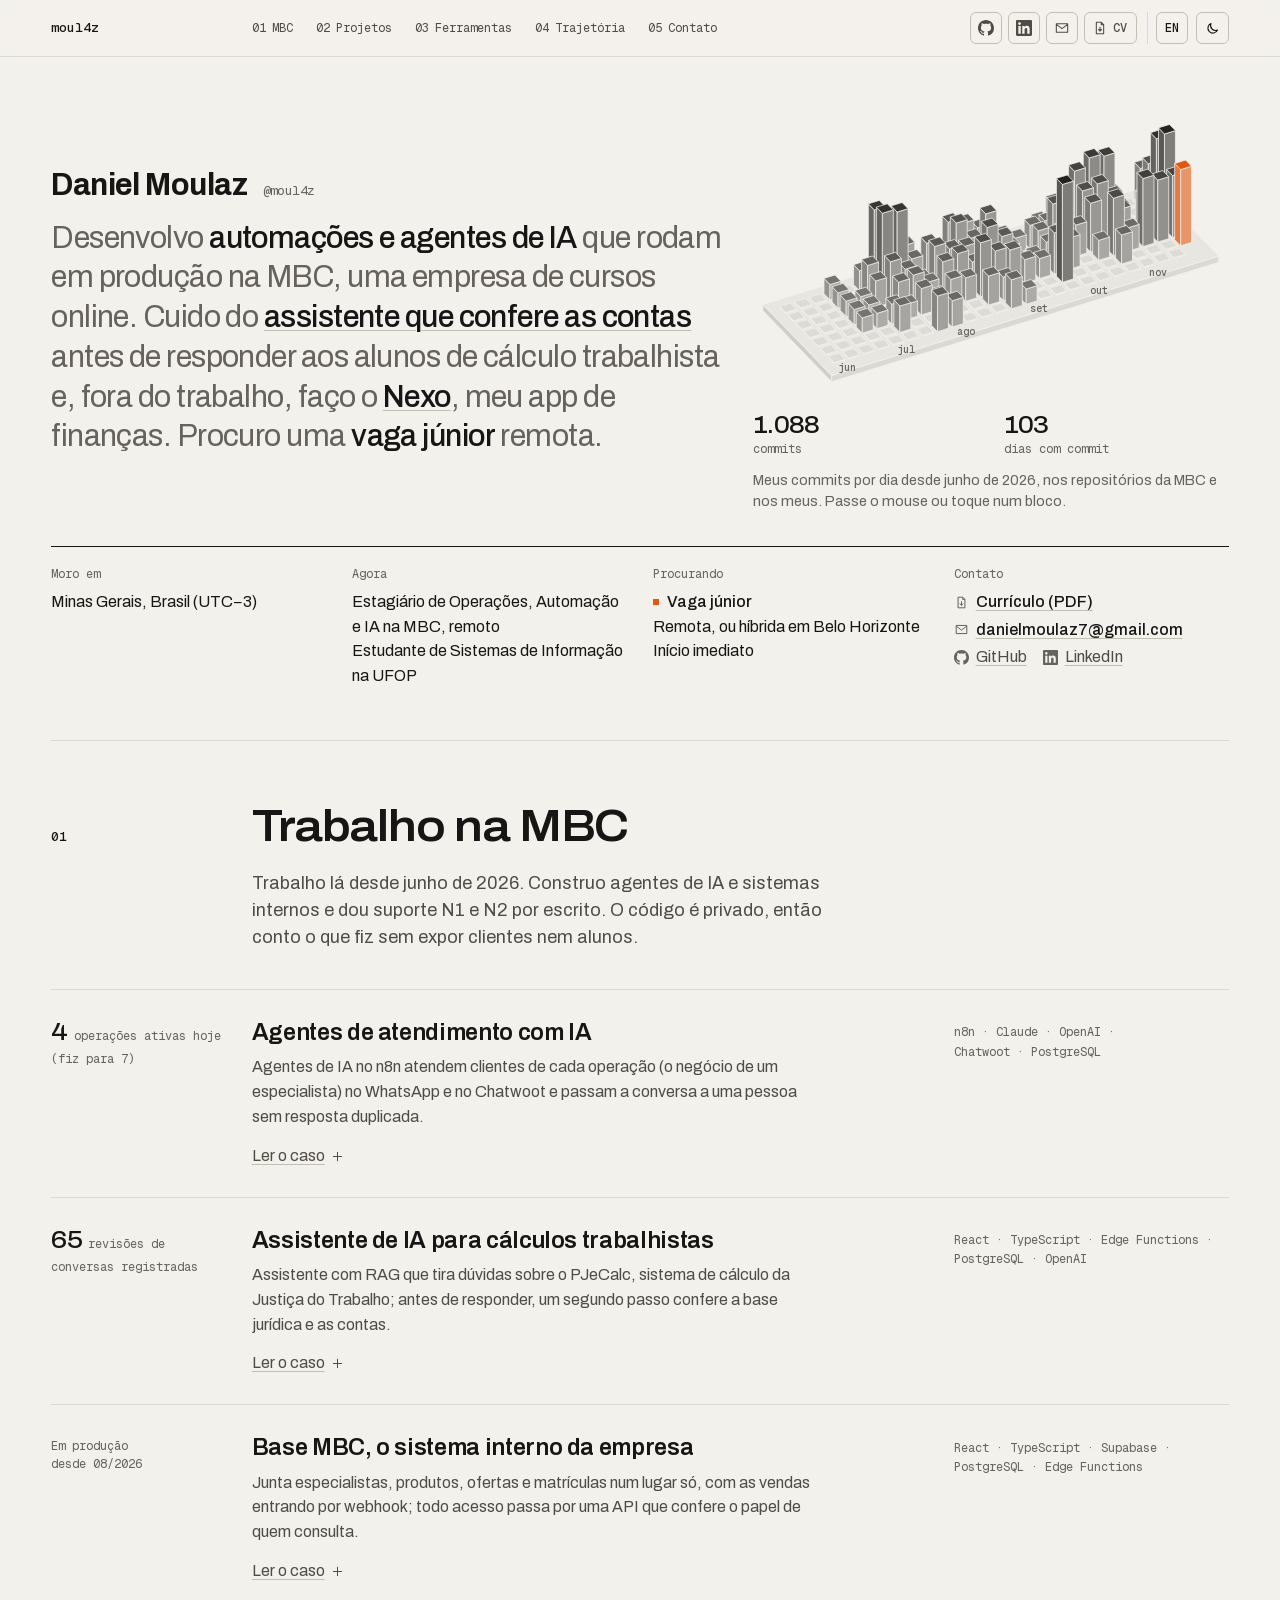
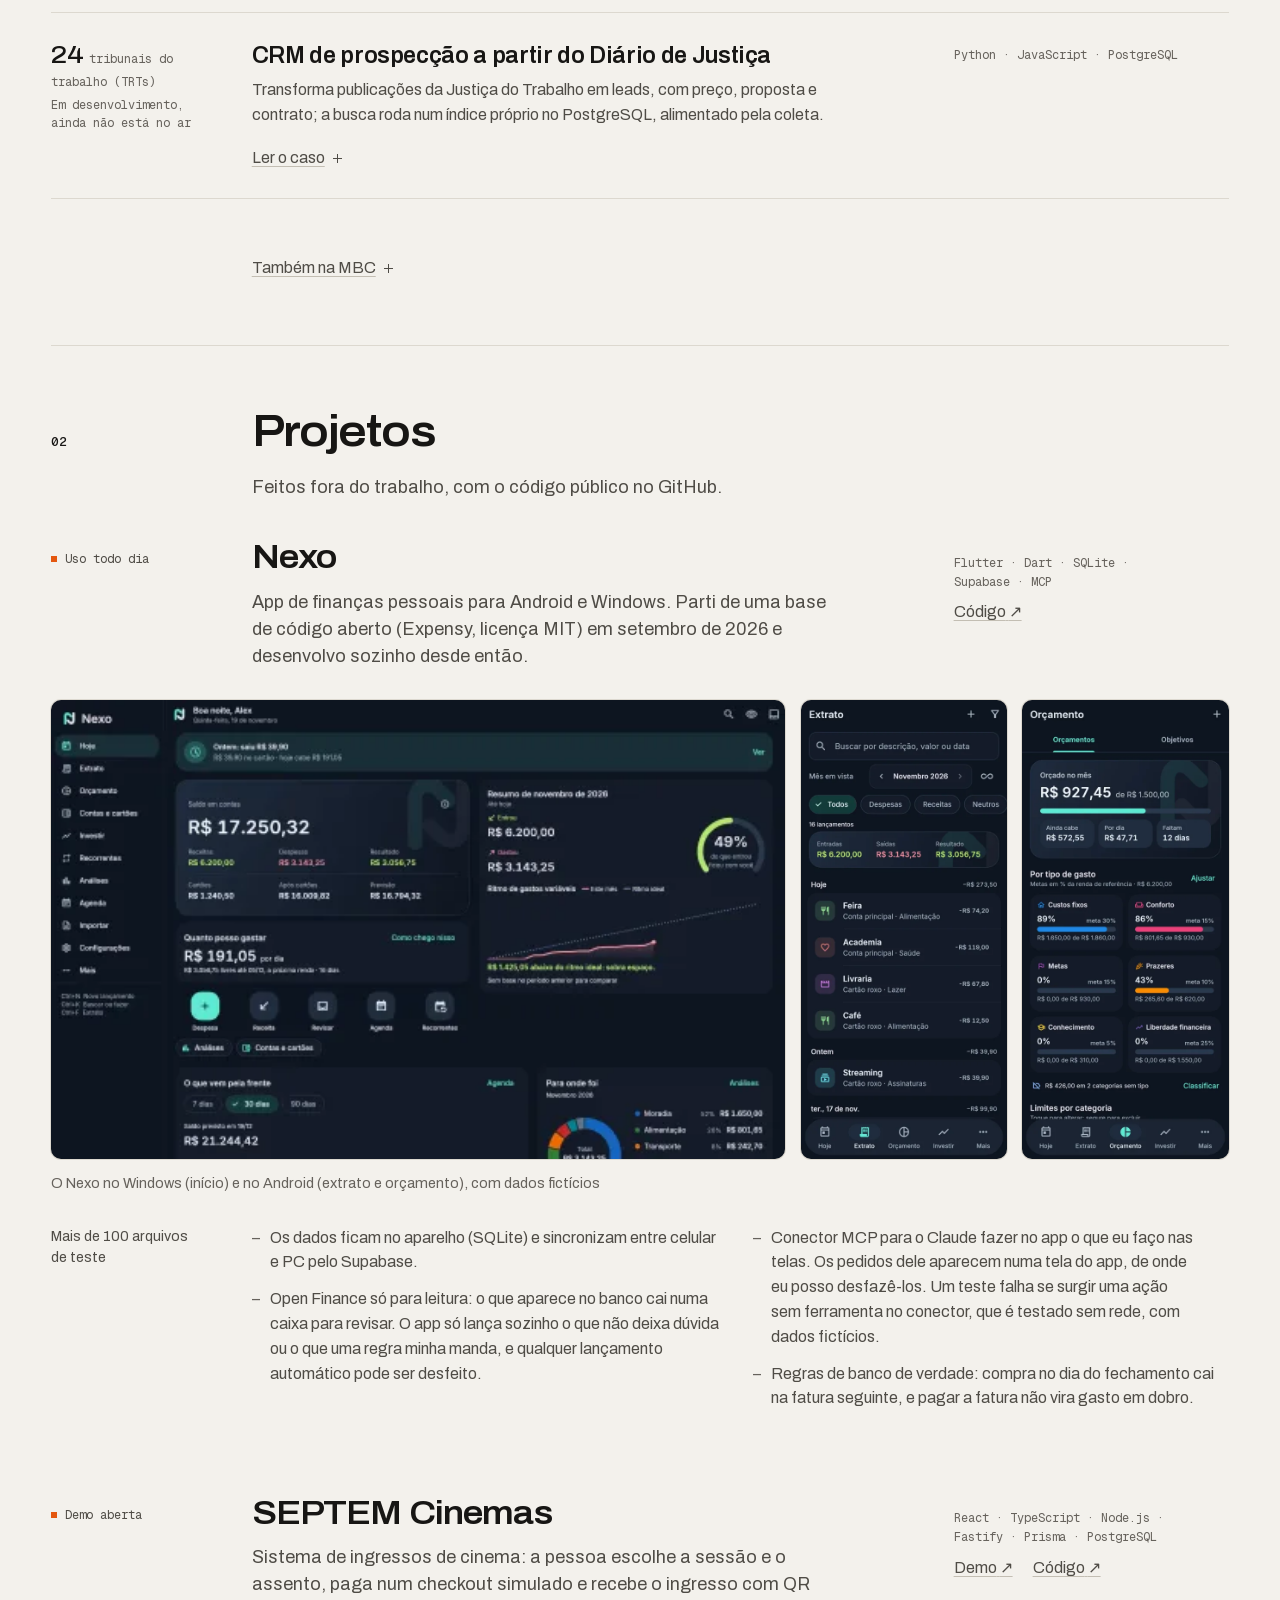
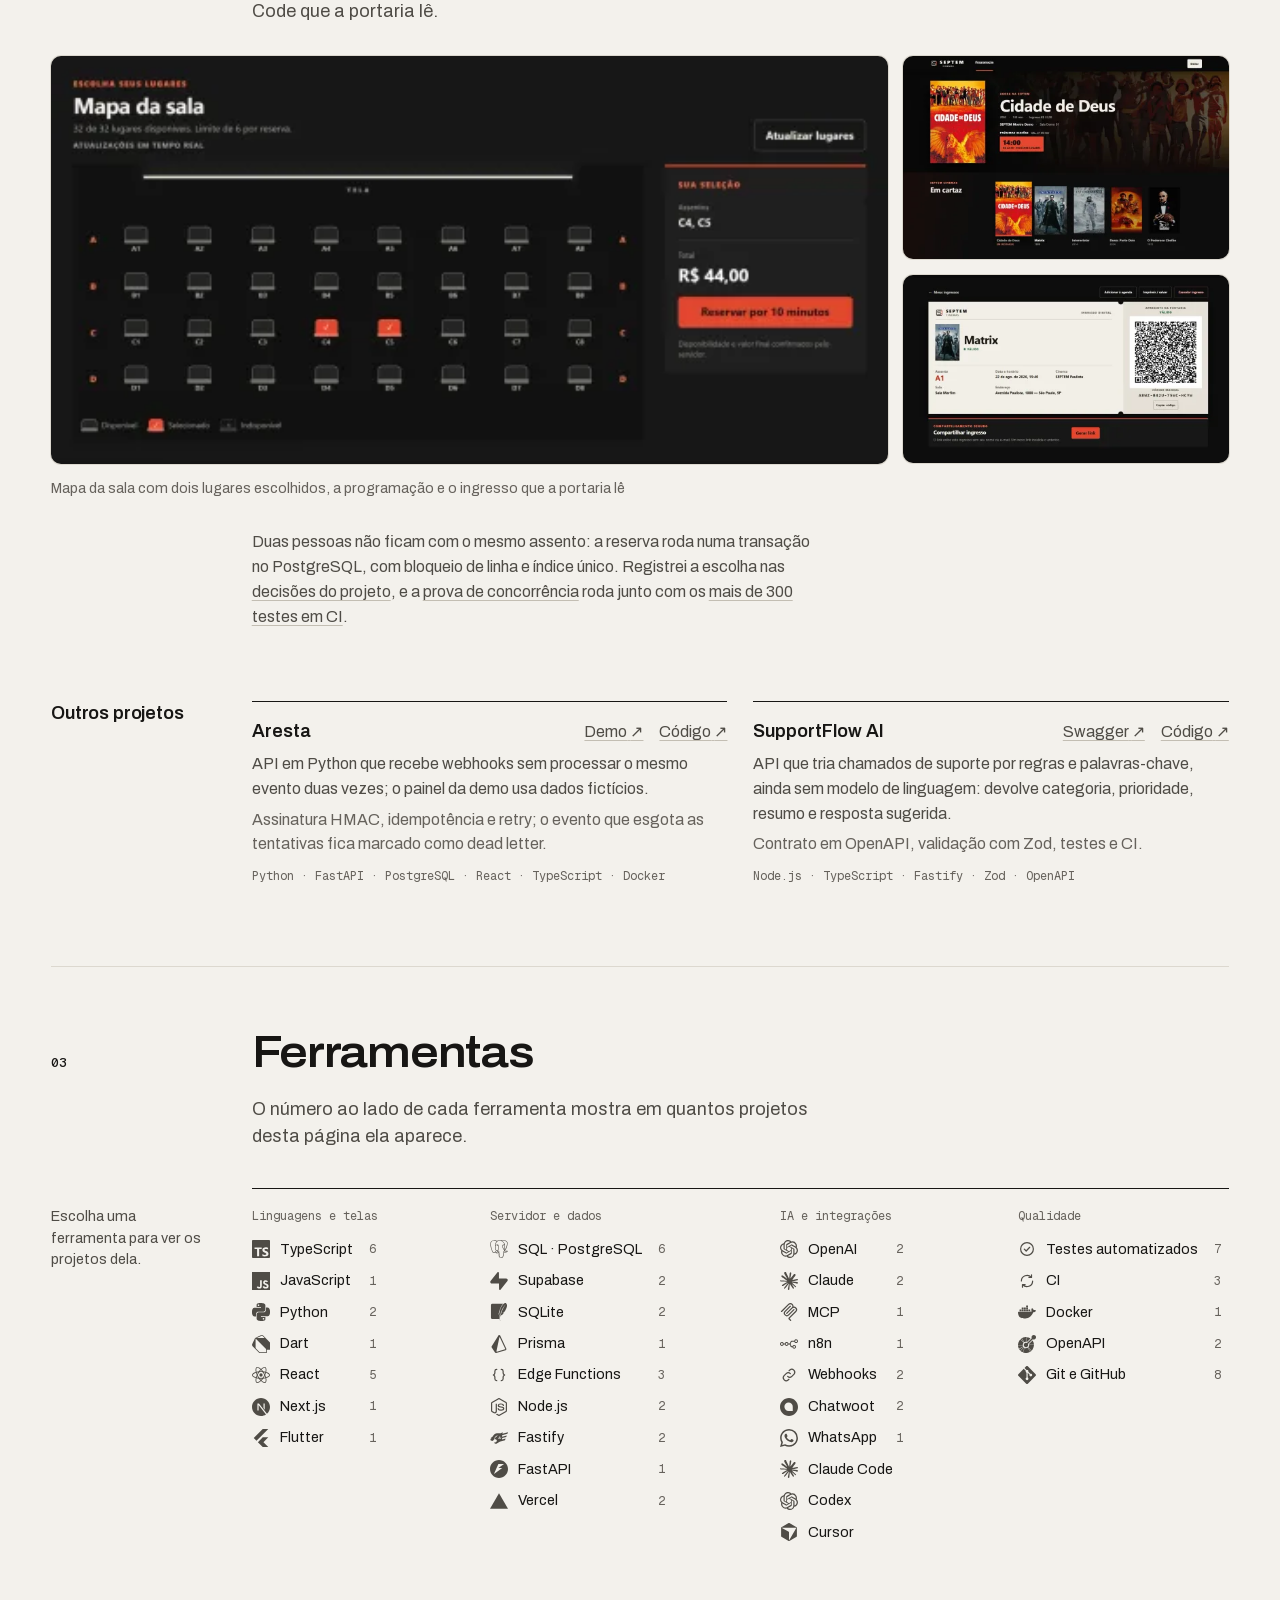
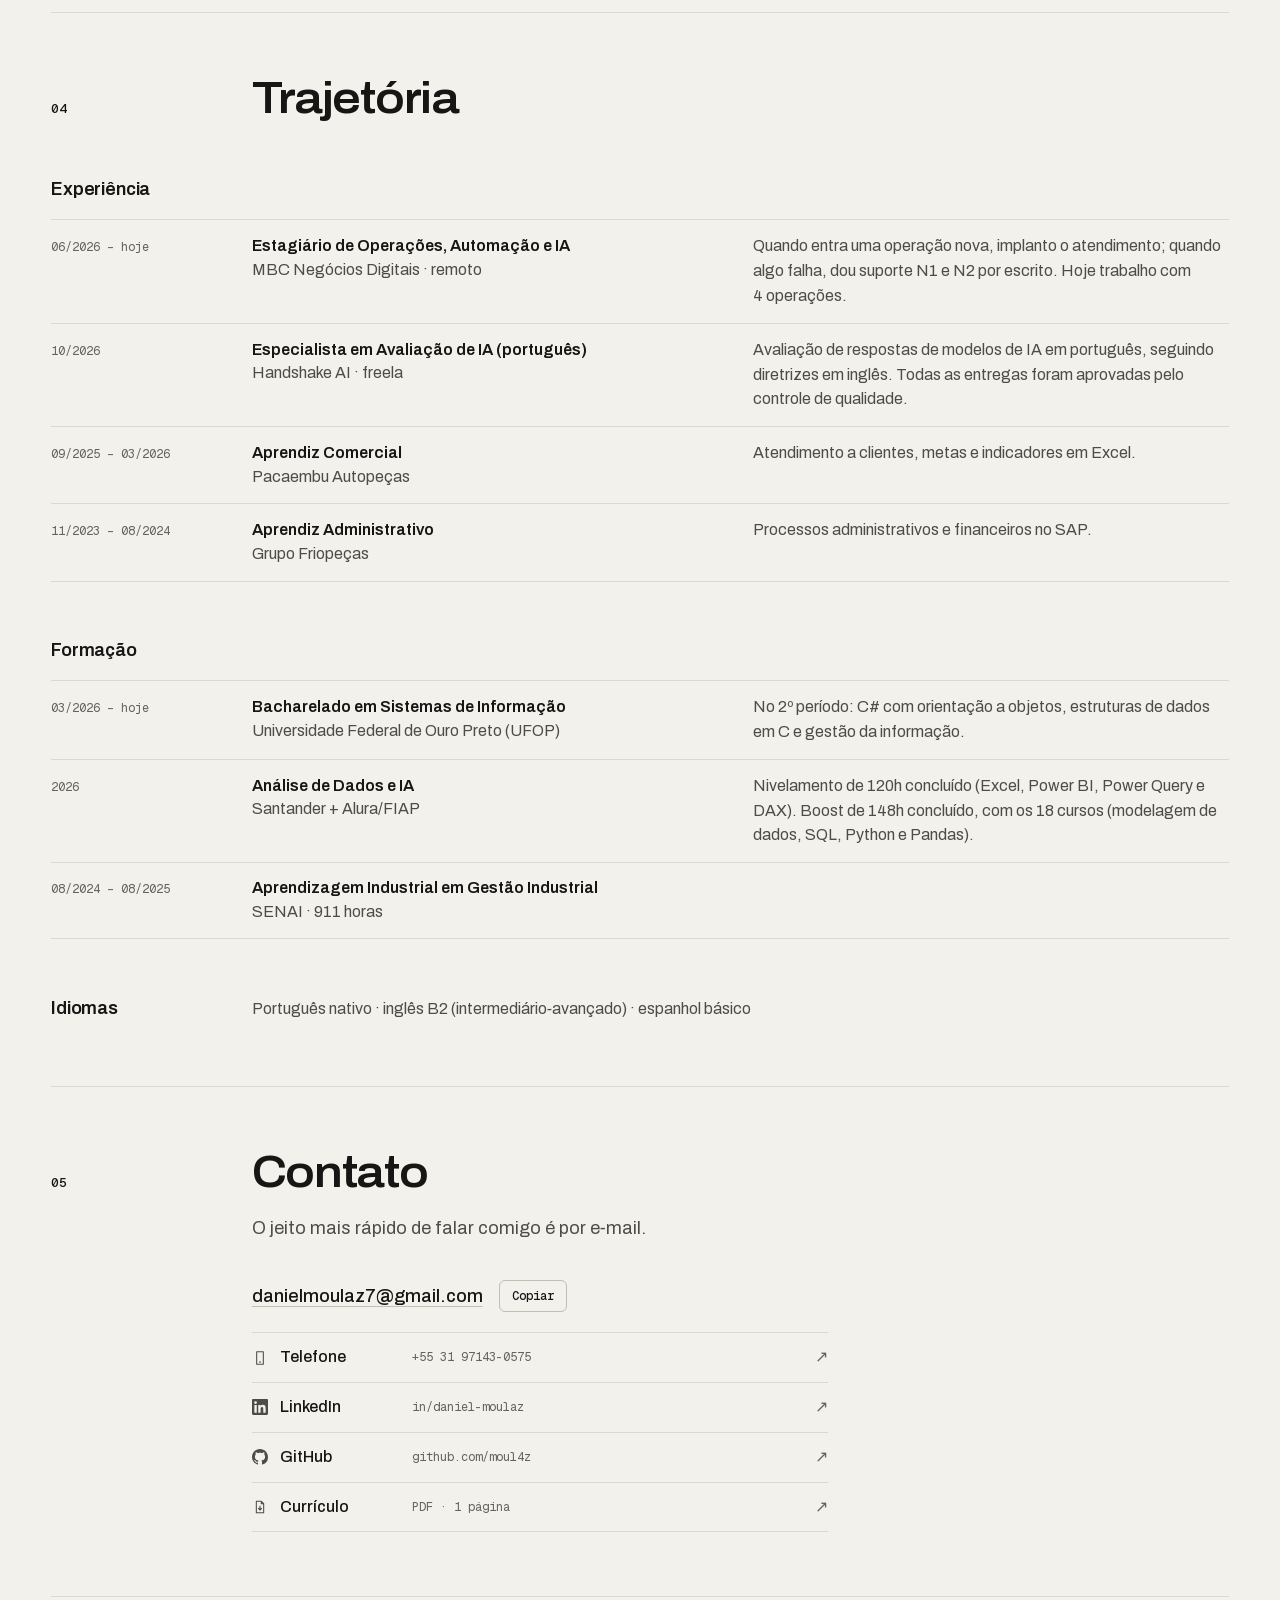
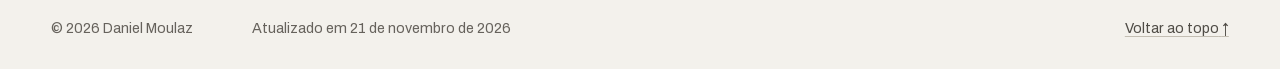
==== commit 8c100740: "Publica o site (21/11/2026)" ====
--- a/index.html
+++ b/index.html
@@ -1 +1 @@
-<!DOCTYPE html><!--208fe02d9f9e_54101fbe--><html lang="pt-BR" class="__variable_7347c0 __variable_d19bea"><head><meta charSet="utf-8"/><meta name="viewport" content="width=device-width, initial-scale=1"/><link rel="stylesheet" href="/_next/static/css/56b8f642a0ffb2f8.css" data-precedence="next"/><link rel="preload" as="font" type="font/woff2" crossorigin="" href="/_next/static/media/c214ffb7f5362987-s.p.woff2"/><link rel="preload" as="font" type="font/woff2" crossorigin="" href="/_next/static/media/7d4881bb7e1bf84d.p.woff2"/><link rel="preload" as="script" fetchPriority="low" href="/_next/static/chunks/webpack-fd6b990aac46a47f.js"/><script src="/_next/static/chunks/4bd1b696-c023c6e3521b1417.js" async=""></script><script src="/_next/static/chunks/255-0e5ac6cd71b0e266.js" async=""></script><script src="/_next/static/chunks/main-app-9e2adcb4d07cd08f.js" async=""></script><script src="/_next/static/chunks/323-31cf523cbce35a23.js" async=""></script><script src="/_next/static/chunks/app/(pt)/page-cac48124f5d4a84e.js" async=""></script><meta name="theme-color" media="(prefers-color-scheme: light)" content="#f3f1ec"/><meta name="theme-color" media="(prefers-color-scheme: dark)" content="#0f0f0e"/><title>Daniel Moulaz · Desenvolvedor de automações e agentes de IA</title><meta name="description" content="Desenvolvo automações e agentes de IA com n8n, Claude e OpenAI, em produção na MBC. Procuro uma vaga júnior remota. Estudo Sistemas de Informação na UFOP."/><link rel="canonical" href="https://moulaz.dev/"/><link rel="alternate" hrefLang="pt-BR" href="https://moulaz.dev/"/><link rel="alternate" hrefLang="en" href="https://moulaz.dev/en/"/><link rel="alternate" hrefLang="x-default" href="https://moulaz.dev/en/"/><meta property="og:title" content="Daniel Moulaz · Desenvolvedor de automações e agentes de IA"/><meta property="og:description" content="Desenvolvo automações e agentes de IA com n8n, Claude e OpenAI, em produção na MBC. Procuro uma vaga júnior remota. Estudo Sistemas de Informação na UFOP."/><meta property="og:url" content="https://moulaz.dev/"/><meta property="og:site_name" content="moulaz.dev"/><meta property="og:locale" content="pt_BR"/><meta property="og:image" content="https://moulaz.dev/og-pt.png"/><meta property="og:image:width" content="1200"/><meta property="og:image:height" content="630"/><meta property="og:image:type" content="image/png"/><meta property="og:image:alt" content="Daniel Moulaz, desenvolvedor de automações e agentes de IA. moulaz.dev"/><meta property="og:locale:alternate" content="en_US"/><meta property="og:type" content="website"/><meta name="twitter:card" content="summary_large_image"/><meta name="twitter:title" content="Daniel Moulaz · Desenvolvedor de automações e agentes de IA"/><meta name="twitter:description" content="Desenvolvo automações e agentes de IA com n8n, Claude e OpenAI, em produção na MBC. Procuro uma vaga júnior remota. Estudo Sistemas de Informação na UFOP."/><meta name="twitter:image" content="https://moulaz.dev/og-pt.png"/><meta name="twitter:image:alt" content="Daniel Moulaz, desenvolvedor de automações e agentes de IA. moulaz.dev"/><link rel="icon" href="/icon.svg" type="image/svg+xml"/><link rel="icon" href="/icon-192.png" sizes="192x192" type="image/png"/><link rel="icon" href="/favicon.ico" sizes="48x48"/><link rel="apple-touch-icon" href="/apple-touch-icon.png"/><script>document.documentElement.classList.add("js");try{var t=localStorage.getItem("theme");if(t==="light"||t==="dark")document.documentElement.dataset.theme=t}catch(e){}(function(d){var c={light:"#f3f1ec",dark:"#0f0f0e"};function s(){var v=c[d.dataset.theme],m=document.getElementById("theme-color");if(!v){if(m)m.remove();return}if(!m){m=document.createElement("meta");m.name="theme-color";m.id="theme-color";document.head.prepend(m)}m.content=v}s();new MutationObserver(s).observe(d,{attributes:true,attributeFilter:["data-theme"]})})(document.documentElement);</script><script src="/_next/static/chunks/polyfills-42372ed130431b0a.js" noModule=""></script></head><body><div hidden=""><!--$--><!--/$--></div><script type="application/ld+json">{"@context":"https://schema.org","@graph":[{"@type":"ProfilePage","@id":"https://moulaz.dev/#page","url":"https://moulaz.dev/","name":"Daniel Moulaz · Desenvolvedor de automações e agentes de IA","inLanguage":"pt-BR","isPartOf":{"@id":"https://moulaz.dev/#site"},"dateCreated":"2026-11-19","dateModified":"2026-11-21","mainEntity":{"@id":"https://moulaz.dev/#daniel"}},{"@type":"Person","@id":"https://moulaz.dev/#daniel","name":"Daniel Moulaz","alternateName":"moul4z","url":"https://moulaz.dev/","description":"Desenvolvo automações e agentes de IA com n8n, Claude e OpenAI, em produção na MBC. Procuro uma vaga júnior remota. Estudo Sistemas de Informação na UFOP.","jobTitle":"Estagiário de Operações, Automação e IA","worksFor":{"@type":"Organization","name":"MBC Negócios Digitais"},"address":{"@type":"PostalAddress","addressRegion":"MG","addressCountry":"BR"},"email":"mailto:danielmoulaz7@gmail.com","knowsLanguage":["pt-BR","en","es"],"sameAs":["https://www.linkedin.com/in/daniel-moulaz","https://github.com/moul4z"]},{"@type":"WebSite","@id":"https://moulaz.dev/#site","url":"https://moulaz.dev/","name":"Daniel Moulaz","alternateName":"moulaz.dev","inLanguage":["pt-BR","en"]}]}</script><a class="skip-link" href="#conteudo">Pular para o conteúdo</a><span id="nova-aba" hidden="">abre em nova aba</span><header class="top"><div class="wrap g top-in"><a href="/" class="brand">moul4z</a><nav class="nav" aria-label="Seções"><a href="#trabalho"><span class="nav-n" aria-hidden="true">01</span>MBC</a><a href="#projetos"><span class="nav-n" aria-hidden="true">02</span>Projetos</a><a href="#ferramentas"><span class="nav-n" aria-hidden="true">03</span>Ferramentas</a><a href="#trajetoria"><span class="nav-n" aria-hidden="true">04</span>Trajetória</a><a href="#contato"><span class="nav-n" aria-hidden="true">05</span>Contato</a></nav><div class="tools"><span class="quick"><a href="https://github.com/moul4z" class="icon-btn ico-btn" aria-label="GitHub" title="GitHub" target="_blank" rel="noopener" aria-describedby="nova-aba"><svg class="ico" width="16" height="16" viewBox="0 0 16 16" aria-hidden="true" focusable="false" fill="currentColor" stroke-linejoin="round"><path d="M8 0C3.58 0 0 3.58 0 8c0 3.54 2.29 6.53 5.47 7.59.4.07.55-.17.55-.38 0-.19-.01-.82-.01-1.49-2.01.37-2.53-.49-2.69-.94-.09-.23-.48-.94-.82-1.13-.28-.15-.68-.52-.01-.53.63-.01 1.08.58 1.23.82.72 1.21 1.87.87 2.33.66.07-.52.28-.87.51-1.07-1.78-.2-3.64-.89-3.64-3.95 0-.87.31-1.59.82-2.15-.08-.2-.36-1.02.08-2.12 0 0 .67-.21 2.2.82.64-.18 1.32-.27 2-.27.68 0 1.36.09 2 .27 1.53-1.04 2.2-.82 2.2-.82.44 1.1.16 1.92.08 2.12.51.56.82 1.27.82 2.15 0 3.07-1.87 3.75-3.65 3.95.29.25.54.73.54 1.48 0 1.07-.01 1.93-.01 2.2 0 .21.15.46.55.38A8.013 8.013 0 0016 8c0-4.42-3.58-8-8-8z"></path></svg></a><a href="https://www.linkedin.com/in/daniel-moulaz" class="icon-btn ico-btn" aria-label="LinkedIn" title="LinkedIn" target="_blank" rel="noopener" aria-describedby="nova-aba"><svg class="ico" width="16" height="16" viewBox="0 0 24 24" aria-hidden="true" focusable="false" fill="currentColor" stroke-linejoin="round"><path d="M20.45 20.45h-3.55v-5.57c0-1.33-.03-3.04-1.85-3.04-1.85 0-2.14 1.45-2.14 2.94v5.67H9.35V9h3.41v1.56h.05c.48-.9 1.64-1.85 3.37-1.85 3.6 0 4.27 2.37 4.27 5.46v6.28zM5.34 7.43a2.06 2.06 0 1 1 0-4.13 2.06 2.06 0 0 1 0 4.13zM7.12 20.45H3.56V9h3.56v11.45zM22.22 0H1.77C.79 0 0 .77 0 1.73v20.54C0 23.23.79 24 1.77 24h20.45c.98 0 1.78-.77 1.78-1.73V1.73C24 .77 23.2 0 22.22 0z"></path></svg></a><a class="icon-btn ico-btn" href="mailto:danielmoulaz7@gmail.com" aria-label="E-mail: danielmoulaz7@gmail.com" title="danielmoulaz7@gmail.com"><svg class="ico" width="16" height="16" viewBox="0 0 24 24" aria-hidden="true" focusable="false" fill="none" stroke="currentColor" stroke-width="1.6" stroke-linejoin="round"><path d="M3.5 5.5h17v13h-17z M3.5 6.5 12 13l8.5-6.5"></path></svg></a><a href="/daniel-moulaz-curriculo.pdf" class="icon-btn cv-btn" aria-label="CV: Currículo (PDF)" title="CV: Currículo (PDF)" target="_blank" rel="noopener" aria-describedby="nova-aba"><svg class="ico" width="16" height="16" viewBox="0 0 24 24" aria-hidden="true" focusable="false" fill="none" stroke="currentColor" stroke-width="1.6" stroke-linejoin="round"><path d="M14 3.5H6.5v17h11V7z M14 3.5V7h3.5 M12 10v6.5 M9.25 13.75 12 16.5l2.75-2.75"></path></svg><span class="cv-short">CV</span></a></span><a class="icon-btn" href="/en/" hrefLang="en" lang="en" aria-label="EN: English version">EN</a><button type="button" class="icon-btn theme-btn" aria-label="Trocar entre tema claro e escuro" title="Trocar entre tema claro e escuro"><svg class="moon" viewBox="0 0 24 24" width="15" height="15" aria-hidden="true"><path fill="none" stroke="currentColor" stroke-width="1.8" stroke-linejoin="round" d="M20 14.5A8 8 0 0 1 9.5 4a8 8 0 1 0 10.5 10.5Z"></path></svg><svg class="sun" viewBox="0 0 24 24" width="15" height="15" aria-hidden="true"><g fill="none" stroke="currentColor" stroke-width="1.8" stroke-linecap="round"><circle cx="12" cy="12" r="4.2"></circle><path d="M12 2.5v2.2M12 19.3v2.2M4.6 4.6l1.6 1.6M17.8 17.8l1.6 1.6M2.5 12h2.2M19.3 12h2.2M4.6 19.4l1.6-1.6M17.8 6.2l1.6-1.6"></path></g></svg></button></div></div></header><main id="conteudo" class="wrap" tabindex="-1"><section class="hero g" aria-labelledby="hero-name"><div class="hero-text"><h1 id="hero-name" class="name">Daniel Moulaz<!-- --> <span class="handle">@moul4z</span></h1><p class="statement">Desenvolvo <strong>automações e agentes de IA</strong> que rodam em produção na MBC, uma empresa de cursos online. Cuido do <a href="#assistente" class="tlink"><strong>assistente que confere as contas</strong></a> antes de responder aos alunos de cálculo trabalhista e, fora do trabalho, faço o <a href="#nexo" class="tlink"><strong>Nexo</strong></a>, meu app de finanças. Procuro uma <strong>vaga júnior</strong> remota.</p></div><figure class="sky"><div class="sky-stage"><canvas role="img" aria-label="Gráfico em 3D dos meus commits por dia desde junho de 2026, um bloco por dia, mais alto quanto mais commits."></canvas><p class="sky-tip" aria-hidden="true" hidden=""></p></div><figcaption><dl class="sky-stats"><div><dt>commits</dt><dd>1.084</dd></div><div><dt>dias com commit</dt><dd>103</dd></div></dl><p>Meus commits por dia desde junho de 2026, nos repositórios da MBC e nos meus. Passe o mouse ou toque num bloco.</p></figcaption></figure><dl class="facts"><div><dt>Moro em</dt><dd>Minas Gerais, Brasil (UTC−3)</dd></div><div><dt>Agora</dt><dd><span class="line">Estagiário de Operações, Automação e IA na MBC, remoto</span><span class="line">Estudante de Sistemas de Informação na UFOP</span></dd></div><div><dt>Procurando</dt><dd><span class="line seeking"><span class="led" aria-hidden="true"></span>Vaga júnior</span><span class="line">Remota, ou híbrida em Belo Horizonte</span><span class="line">Início imediato</span></dd></div><div><dt>Contato</dt><dd><span class="line"><a href="/daniel-moulaz-curriculo.pdf" class="mlink strong with-ico" target="_blank" rel="noopener" aria-describedby="nova-aba"><svg class="ico" width="15" height="15" viewBox="0 0 24 24" aria-hidden="true" focusable="false" fill="none" stroke="currentColor" stroke-width="1.6" stroke-linejoin="round"><path d="M14 3.5H6.5v17h11V7z M14 3.5V7h3.5 M12 10v6.5 M9.25 13.75 12 16.5l2.75-2.75"></path></svg><span>Currículo<!-- --> (PDF)</span></a></span><span class="line"><a class="mlink strong with-ico nowrap" href="mailto:danielmoulaz7@gmail.com"><svg class="ico" width="15" height="15" viewBox="0 0 24 24" aria-hidden="true" focusable="false" fill="none" stroke="currentColor" stroke-width="1.6" stroke-linejoin="round"><path d="M3.5 5.5h17v13h-17z M3.5 6.5 12 13l8.5-6.5"></path></svg><span>danielmoulaz7@gmail.com</span></a></span><span class="line links-inline"><a href="https://github.com/moul4z" class="mlink with-ico" target="_blank" rel="noopener" aria-describedby="nova-aba"><svg class="ico" width="15" height="15" viewBox="0 0 16 16" aria-hidden="true" focusable="false" fill="currentColor" stroke-linejoin="round"><path d="M8 0C3.58 0 0 3.58 0 8c0 3.54 2.29 6.53 5.47 7.59.4.07.55-.17.55-.38 0-.19-.01-.82-.01-1.49-2.01.37-2.53-.49-2.69-.94-.09-.23-.48-.94-.82-1.13-.28-.15-.68-.52-.01-.53.63-.01 1.08.58 1.23.82.72 1.21 1.87.87 2.33.66.07-.52.28-.87.51-1.07-1.78-.2-3.64-.89-3.64-3.95 0-.87.31-1.59.82-2.15-.08-.2-.36-1.02.08-2.12 0 0 .67-.21 2.2.82.64-.18 1.32-.27 2-.27.68 0 1.36.09 2 .27 1.53-1.04 2.2-.82 2.2-.82.44 1.1.16 1.92.08 2.12.51.56.82 1.27.82 2.15 0 3.07-1.87 3.75-3.65 3.95.29.25.54.73.54 1.48 0 1.07-.01 1.93-.01 2.2 0 .21.15.46.55.38A8.013 8.013 0 0016 8c0-4.42-3.58-8-8-8z"></path></svg><span>GitHub</span></a><a href="https://www.linkedin.com/in/daniel-moulaz" class="mlink with-ico" target="_blank" rel="noopener" aria-describedby="nova-aba"><svg class="ico" width="15" height="15" viewBox="0 0 24 24" aria-hidden="true" focusable="false" fill="currentColor" stroke-linejoin="round"><path d="M20.45 20.45h-3.55v-5.57c0-1.33-.03-3.04-1.85-3.04-1.85 0-2.14 1.45-2.14 2.94v5.67H9.35V9h3.41v1.56h.05c.48-.9 1.64-1.85 3.37-1.85 3.6 0 4.27 2.37 4.27 5.46v6.28zM5.34 7.43a2.06 2.06 0 1 1 0-4.13 2.06 2.06 0 0 1 0 4.13zM7.12 20.45H3.56V9h3.56v11.45zM22.22 0H1.77C.79 0 0 .77 0 1.73v20.54C0 23.23.79 24 1.77 24h20.45c.98 0 1.78-.77 1.78-1.73V1.73C24 .77 23.2 0 22.22 0z"></path></svg><span>LinkedIn</span></a></span></dd></div></dl></section><section id="trabalho" class="sec" aria-labelledby="trabalho-t"><header class="g sec-head" data-reveal="true"><p class="sec-n" aria-hidden="true">01</p><div class="sec-t"><h2 id="trabalho-t">Trabalho na MBC</h2><p class="lead">Trabalho lá desde junho de 2026. Construo agentes de IA e sistemas internos e dou suporte N1 e N2 por escrito. O código é privado, então conto o que fiz sem expor clientes nem alunos.</p></div></header><ol class="cases hover-list" data-reveal="true"><li id="agentes" class="case g"><p class="datum"><span class="datum-n">4</span><span class="datum-l">operações ativas hoje (fiz para 7)</span></p><div class="c"><h3>Agentes de atendimento com IA</h3><p class="sum">Agentes de IA no n8n atendem clientes de cada operação (o negócio de um especialista) no WhatsApp e no Chatwoot e passam a conversa a uma pessoa sem resposta duplicada.</p></div><p class="x stack">n8n · Claude · OpenAI · Chatwoot · PostgreSQL</p><details class="case-more"><summary>Ler o caso<span class="sr-only">: <!-- -->Agentes de atendimento com IA</span><span class="plus" aria-hidden="true"></span></summary><dl class="case-body"><div><dt>O problema</dt><dd>O suporte humano respondia às mesmas dúvidas todos os dias, em cada operação da MBC, pelo WhatsApp e pelo Chatwoot (a central de atendimento).</dd></div><div><dt>O que eu fiz</dt><dd><p>Construí e mantenho os agentes, a base de conhecimento e a curadoria.</p><ul><li>Agentes no n8n com Claude e OpenAI, ligados ao WhatsApp e ao Chatwoot.</li><li>Base de conhecimento feita com as respostas reais do suporte humano.</li><li>Passagem para atendente humano sem resposta duplicada.</li><li>Central de curadoria (Vercel + Postgres): um fluxo acha perguntas novas nas conversas, e o time aprova antes de elas entrarem na base.</li></ul></dd></div><div><dt>A parte difícil</dt><dd>Quando o atendente assume a conversa, o agente tem que parar na hora, sem mandar mais nada e sem deixar o cliente sem resposta.</dd></div><div><dt>Resultado</dt><dd class="result">Fiz os agentes para 7 operações. Algumas saíram da MBC depois, e hoje 4 seguem ativas, com passagem para humano. Nada novo entra na base sem o time aprovar.</dd></div></dl></details></li><li id="assistente" class="case g"><p class="datum"><span class="datum-n">65</span><span class="datum-l">revisões de conversas registradas</span></p><div class="c"><h3>Assistente de IA para cálculos trabalhistas</h3><p class="sum">Assistente com RAG que tira dúvidas sobre o PJeCalc, sistema de cálculo da Justiça do Trabalho; antes de responder, um segundo passo confere a base jurídica e as contas.</p></div><p class="x stack">React · TypeScript · Edge Functions · PostgreSQL · OpenAI</p><details class="case-more"><summary>Ler o caso<span class="sr-only">: <!-- -->Assistente de IA para cálculos trabalhistas</span><span class="plus" aria-hidden="true"></span></summary><dl class="case-body"><div><dt>O problema</dt><dd>Alunos de um curso de cálculos trabalhistas travam no PJeCalc e em trechos da sentença, muitas vezes fora do horário do suporte. Aqui, resposta errada vira cálculo errado num processo.</dd></div><div><dt>O que eu fiz</dt><dd><p>Sou o responsável pelo projeto desde julho de 2026: mais de 300 commits e mais de 70 pull requests, na versão 9.5.</p><ul><li>Migração do protótipo em Python/FastAPI para React, Edge Functions em TypeScript e PostgreSQL.</li><li>Resposta em duas etapas: um rascunho e um revisor que confere a base jurídica e devolve uma aprovação estruturada.</li><li>Leitura de PDF e de print de sentença, com um modo próprio para analisar a decisão.</li><li>Checagem automática das contas que aparecem na resposta.</li><li>Acesso só para alunos: login por link ou código no e-mail, conferido com a lista de alunos sincronizada da área de membros.</li><li>Teste de regressão a cada versão e 65 revisões de conversas registradas. Já peguei uma regressão em que o assistente lia “honorários” como o preço do curso.</li></ul></dd></div><div><dt>A parte difícil</dt><dd>O custo por resposta precisava cair sem a qualidade cair junto. Medi que só 14% do prompt era reaproveitado em cache, porque a parte fixa vinha misturada com o contexto de cada pergunta. Reorganizei o prompt com a parte fixa primeiro, e o revisor passou a apenas aprovar o rascunho quando ele já está certo, em vez de reescrever a resposta inteira.</dd></div><div><dt>Resultado</dt><dd class="result">Em produção para os alunos, com o custo de cada resposta medido (cerca de US$ 0,04 na revisão de agosto) e cada correção registrada numa versão.</dd></div></dl></details></li><li id="base" class="case g"><p class="datum"><span class="datum-s">Em produção desde 08/2026</span></p><div class="c"><h3>Base MBC, o sistema interno da empresa</h3><p class="sum">Junta especialistas, produtos, ofertas e matrículas num lugar só, com as vendas entrando por webhook; todo acesso passa por uma API que confere o papel de quem consulta.</p></div><p class="x stack">React · TypeScript · Supabase · PostgreSQL · Edge Functions</p><details class="case-more"><summary>Ler o caso<span class="sr-only">: <!-- -->Base MBC, o sistema interno da empresa</span><span class="plus" aria-hidden="true"></span></summary><dl class="case-body"><div><dt>O problema</dt><dd>Os dados de venda, de acesso e de suporte de cada operação ficavam em plataformas diferentes, e qualquer relatório era montado à mão.</dd></div><div><dt>O que eu fiz</dt><dd><p>Fiz a maior parte do sistema entre agosto e outubro de 2026.</p><ul><li>Vendas da Guru e da TMB (plataformas de pagamento) entram por webhook e viram matrícula por funções no próprio banco de dados.</li><li>Sincronização dos acessos com a área de membros (Curseduca).</li><li>Painel de suporte com dados do Chatwoot: satisfação (CSAT) e tempo até a primeira resposta, recalculados todo dia.</li><li>Matriz de permissões por papel, coberta por testes, e dados pessoais cortados conforme o papel de quem consulta.</li></ul></dd></div><div><dt>A parte difícil</dt><dd>Ninguém pode ver mais do que deve. Por isso o navegador não lê nenhuma tabela direto: todas têm a segurança em nível de linha (RLS) ligada e nenhuma política, o que bloqueia tudo por padrão. Todo acesso passa por uma API que confere o login, se a pessoa é da equipe e se o papel dela permite aquilo. Tirar o acesso de alguém vale já na requisição seguinte.</dd></div><div><dt>Resultado</dt><dd class="result">Em produção desde agosto de 2026. Antes de cada publicação, a verificação roda tipos, lint, testes, build e uma varredura de segredos.</dd></div></dl></details></li><li id="prospeccao" class="case g"><p class="datum"><span class="datum-n">24</span><span class="datum-l">tribunais do trabalho (TRTs)</span><span class="datum-s">Em desenvolvimento, ainda não está no ar</span></p><div class="c"><h3>CRM de prospecção a partir do Diário de Justiça</h3><p class="sum">Transforma publicações da Justiça do Trabalho em leads, com preço, proposta e contrato; a busca roda num índice próprio no PostgreSQL, alimentado pela coleta.</p></div><p class="x stack">Python · JavaScript · PostgreSQL</p><details class="case-more"><summary>Ler o caso<span class="sr-only">: <!-- -->CRM de prospecção a partir do Diário de Justiça</span><span class="plus" aria-hidden="true"></span></summary><dl class="case-body"><div><dt>O problema</dt><dd>Os alunos prospectam escritórios de advocacia, mas a informação está espalhada nas publicações diárias de 24 tribunais do trabalho, e o resto fica em planilhas e ferramentas soltas.</dd></div><div><dt>O que eu fiz</dt><dd><p>Desenvolvi a maior parte (101 de 150 commits), junto com mais uma pessoa do time.</p><ul><li>Coleta diária das publicações de 24 tribunais do trabalho, com um índice próprio no PostgreSQL para a busca ser interativa.</li><li>Leads ligados a pessoas e escritórios pela OAB e pelo CNPJ, com quadro Kanban e o Google Maps como segunda fonte.</li><li>Preço, proposta e contrato feitos dentro de cada lead.</li><li>Login por link no e-mail.</li></ul></dd></div><div><dt>A parte difícil</dt><dd>A API pública só responde por tribunal, por dia e por frase, com limite de 1.000 itens. Uma busca ao vivo viraria dezenas de chamadas, então separei as duas coisas: a coleta roda em lote e grava num índice próprio, onde a busca é interativa.</dd></div><div><dt>Resultado</dt><dd class="result">Em desenvolvimento. Cada fase entra com a sua bateria de testes, hoje 1.620 verificações, e teste de mutação nas regras críticas.</dd></div></dl></details></li></ol><div class="g also-row" data-reveal="true"><details class="c also-more"><summary>Também na MBC<span class="plus" aria-hidden="true"></span></summary><ul class="also-list"><li>Dou suporte N1 e N2 por escrito e investigo falhas de acesso por logs, payloads e SQL.</li><li>Implanto o suporte das operações novas: Chatwoot, WhatsApp, tags, tickets e agente de IA.</li><li>Ligo 5 plataformas de pagamento à área de membros por n8n e webhooks; se a leitura falha, o acesso não cai.</li><li>Faço sistemas internos em React e Supabase, como o liberador de bônus que 4 operações usam.</li><li>Em lançamentos, automatizo a captação em grupos de WhatsApp, os lembretes das lives e a liberação do produto.</li></ul></details></div></section><section id="projetos" class="sec" aria-labelledby="projetos-t"><header class="g sec-head" data-reveal="true"><p class="sec-n" aria-hidden="true">02</p><div class="sec-t"><h2 id="projetos-t">Projetos</h2><p class="lead">Feitos fora do trabalho, com o código público no GitHub.</p></div></header><article id="nexo" class="feature" aria-label="Nexo"><div class="g feat-head" data-reveal="true"><p class="state"><span class="led" aria-hidden="true"></span>Uso todo dia</p><div class="c"><h3 class="feature-name">Nexo</h3><p class="feature-sum">App de finanças pessoais para Android e Windows. Parti de uma base de código aberto (Expensy, licença MIT) em setembro de 2026 e desenvolvo sozinho desde então.</p></div><div class="x"><p class="stack">Flutter · Dart · SQLite · Supabase · MCP</p><p class="links"><a href="https://github.com/moul4z/Nexo" class="mlink" target="_blank" rel="noopener" aria-describedby="nova-aba">Código<span class="sr-only">: <!-- -->Nexo</span> <span aria-hidden="true">↗</span></a></p></div></div><div data-reveal="true"><figure class="gallery"><div class="shots-row" style="grid-template-columns:minmax(0, 1.600fr) minmax(0, 0.450fr) minmax(0, 0.450fr)"><button type="button" class="shot" aria-label="Ampliar: Tela inicial do Nexo no Windows: saldo em contas, quanto posso gastar por dia, resumo do mês e ritmo de gastos, com dados fictícios"><img src="/img/nexo-desktop.webp" srcSet="/img/nexo-desktop-480.webp 480w, /img/nexo-desktop-600.webp 600w, /img/nexo-desktop-960.webp 960w, /img/nexo-desktop-1200.webp 1200w, /img/nexo-desktop.webp 1440w" sizes="(max-width: 720px) calc(100vw - 40px), (max-width: 1440px) calc((100vw - 40px) * 0.640), calc(1312px * 0.640)" width="1440" height="900" alt="" loading="lazy" decoding="async"/><span class="shot-hint" aria-hidden="true">Ampliar<svg viewBox="0 0 12 12" width="11" height="11" aria-hidden="true"><path d="M7 1h4v4M5 11H1V7M11 1 7.2 4.8M1 11l3.8-3.8" fill="none" stroke="currentColor" stroke-width="1.3"></path></svg></span></button><button type="button" class="shot tall" aria-label="Ampliar: Extrato do Nexo no Android, com busca, filtros e os lançamentos do dia por categoria, com dados fictícios"><img src="/img/nexo-extrato.webp" srcSet="/img/nexo-extrato-480.webp 480w, /img/nexo-extrato-600.webp 600w, /img/nexo-extrato.webp 824w" sizes="(max-width: 720px) calc((100vw - 50px) / 2), (max-width: 1440px) calc((100vw - 40px) * 0.180), calc(1312px * 0.180)" width="824" height="1830" alt="" loading="lazy" decoding="async"/><span class="shot-hint" aria-hidden="true">Ampliar<svg viewBox="0 0 12 12" width="11" height="11" aria-hidden="true"><path d="M7 1h4v4M5 11H1V7M11 1 7.2 4.8M1 11l3.8-3.8" fill="none" stroke="currentColor" stroke-width="1.3"></path></svg></span></button><button type="button" class="shot tall" aria-label="Ampliar: Orçamento do Nexo no Android: quanto foi orçado no mês, quanto ainda cabe por dia e metas por tipo de gasto, com dados fictícios"><img src="/img/nexo-orcamento.webp" srcSet="/img/nexo-orcamento-480.webp 480w, /img/nexo-orcamento-600.webp 600w, /img/nexo-orcamento.webp 824w" sizes="(max-width: 720px) calc((100vw - 50px) / 2), (max-width: 1440px) calc((100vw - 40px) * 0.180), calc(1312px * 0.180)" width="824" height="1830" alt="" loading="lazy" decoding="async"/><span class="shot-hint" aria-hidden="true">Ampliar<svg viewBox="0 0 12 12" width="11" height="11" aria-hidden="true"><path d="M7 1h4v4M5 11H1V7M11 1 7.2 4.8M1 11l3.8-3.8" fill="none" stroke="currentColor" stroke-width="1.3"></path></svg></span></button></div><figcaption class="g"><span class="cap">O Nexo no Windows (início) e no Android (extrato e orçamento), com dados fictícios</span></figcaption><dialog class="lightbox" aria-label="O Nexo no Windows (início) e no Android (extrato e orçamento), com dados fictícios"></dialog></figure></div><div class="g feat-body" data-reveal="true"><p class="hl-m">Mais de 100 arquivos de teste</p><ul class="cw points two"><li>Os dados ficam no aparelho (SQLite) e sincronizam entre celular e PC pelo Supabase.</li><li>Open Finance só para leitura: o que aparece no banco cai numa caixa para revisar. O app só lança sozinho o que não deixa dúvida ou o que uma regra minha manda, e qualquer lançamento automático pode ser desfeito.</li><li>Conector MCP para o Claude fazer no app o que eu faço nas telas. Os pedidos dele aparecem numa tela do app, de onde eu posso desfazê-los. Um teste falha se surgir uma ação sem ferramenta no conector, que é testado sem rede, com dados fictícios.</li><li>Regras de banco de verdade: compra no dia do fechamento cai na fatura seguinte, e pagar a fatura não vira gasto em dobro.</li></ul></div></article><article class="feature" aria-label="SEPTEM Cinemas"><div class="g feat-head" data-reveal="true"><p class="state"><span class="led" aria-hidden="true"></span>Demo aberta</p><div class="c"><h3 class="feature-name">SEPTEM Cinemas</h3><p class="feature-sum">Sistema de ingressos de cinema: a pessoa escolhe a sessão e o assento, paga num checkout simulado e recebe o ingresso com QR Code que a portaria lê.</p></div><div class="x"><p class="stack">React · TypeScript · Node.js · Fastify · Prisma · PostgreSQL</p><p class="links"><a href="https://septem-cinemas.vercel.app" class="mlink" target="_blank" rel="noopener" aria-describedby="nova-aba">Demo<span class="sr-only">: <!-- -->SEPTEM Cinemas</span> <span aria-hidden="true">↗</span></a><a href="https://github.com/moul4z/septem-cinemas" class="mlink" target="_blank" rel="noopener" aria-describedby="nova-aba">Código<span class="sr-only">: <!-- -->SEPTEM Cinemas</span> <span aria-hidden="true">↗</span></a></p></div></div><div data-reveal="true"><figure class="gallery mosaic"><div class="shots-row"><button type="button" class="shot" aria-label="Ampliar: Mapa da sala do SEPTEM com os assentos C4 e C5 escolhidos e o total de R$ 44,00"><img src="/img/septem-assentos.webp" srcSet="/img/septem-assentos-480.webp 480w, /img/septem-assentos-600.webp 600w, /img/septem-assentos-960.webp 960w, /img/septem-assentos-1200.webp 1200w, /img/septem-assentos-1440.webp 1440w, /img/septem-assentos.webp 1600w" sizes="(max-width: 720px) calc(100vw - 40px), (max-width: 1440px) calc((100vw - 40px) * 0.72), calc(1312px * 0.72)" width="1600" height="781" alt="" loading="lazy" decoding="async"/><span class="shot-hint" aria-hidden="true">Ampliar<svg viewBox="0 0 12 12" width="11" height="11" aria-hidden="true"><path d="M7 1h4v4M5 11H1V7M11 1 7.2 4.8M1 11l3.8-3.8" fill="none" stroke="currentColor" stroke-width="1.3"></path></svg></span></button><button type="button" class="shot" aria-label="Ampliar: Página inicial do SEPTEM Cinemas com o filme em destaque, o horário da sessão e os filmes em cartaz"><img src="/img/septem-home.webp" srcSet="/img/septem-home-480.webp 480w, /img/septem-home-600.webp 600w, /img/septem-home-960.webp 960w, /img/septem-home-1200.webp 1200w, /img/septem-home-1440.webp 1440w, /img/septem-home.webp 1800w" sizes="(max-width: 720px) calc((100vw - 50px) / 2), (max-width: 1440px) calc((100vw - 40px) * 0.28), calc(1312px * 0.28)" width="1800" height="1125" alt="" loading="lazy" decoding="async"/><span class="shot-hint" aria-hidden="true">Ampliar<svg viewBox="0 0 12 12" width="11" height="11" aria-hidden="true"><path d="M7 1h4v4M5 11H1V7M11 1 7.2 4.8M1 11l3.8-3.8" fill="none" stroke="currentColor" stroke-width="1.3"></path></svg></span></button><button type="button" class="shot" aria-label="Ampliar: Ingresso digital do SEPTEM com QR Code, assento, sala e código manual"><img src="/img/septem-ingresso.webp" srcSet="/img/septem-ingresso-480.webp 480w, /img/septem-ingresso-600.webp 600w, /img/septem-ingresso-960.webp 960w, /img/septem-ingresso-1200.webp 1200w, /img/septem-ingresso.webp 1385w" sizes="(max-width: 720px) calc((100vw - 50px) / 2), (max-width: 1440px) calc((100vw - 40px) * 0.28), calc(1312px * 0.28)" width="1385" height="799" alt="" loading="lazy" decoding="async"/><span class="shot-hint" aria-hidden="true">Ampliar<svg viewBox="0 0 12 12" width="11" height="11" aria-hidden="true"><path d="M7 1h4v4M5 11H1V7M11 1 7.2 4.8M1 11l3.8-3.8" fill="none" stroke="currentColor" stroke-width="1.3"></path></svg></span></button></div><figcaption class="g"><span class="cap">Mapa da sala com dois lugares escolhidos, a programação e o ingresso que a portaria lê</span></figcaption><dialog class="lightbox" aria-label="Mapa da sala com dois lugares escolhidos, a programação e o ingresso que a portaria lê"></dialog></figure></div><div class="g feat-body" data-reveal="true"><p class="c hl-c">Duas pessoas não ficam com o mesmo assento: a reserva roda numa transação no PostgreSQL, com bloqueio de linha e índice único. Registrei a escolha nas <a href="https://github.com/moul4z/septem-cinemas/blob/main/docs/DECISIONS.md" class="tlink" target="_blank" rel="noopener" aria-describedby="nova-aba">decisões do projeto</a>, e a <a href="https://github.com/moul4z/septem-cinemas/blob/main/docs/CONCURRENCY-PROOF.md" class="tlink" target="_blank" rel="noopener" aria-describedby="nova-aba">prova de concorrência</a> roda junto com os <a href="https://github.com/moul4z/septem-cinemas/actions/workflows/ci.yml" class="tlink" target="_blank" rel="noopener" aria-describedby="nova-aba">mais de 300 testes em CI</a>.</p></div></article><div class="g more-row" data-reveal="true"><h3 class="sub-t">Outros projetos</h3><ul class="cw more hover-list"><li><div class="more-top"><h4>Aresta</h4><span class="more-links"><a href="https://aresta.daniel-moulaz.workers.dev" class="mlink" target="_blank" rel="noopener" aria-describedby="nova-aba">Demo<span class="sr-only">: <!-- -->Aresta</span> <span aria-hidden="true">↗</span></a><a href="https://github.com/moul4z/aresta" class="mlink" target="_blank" rel="noopener" aria-describedby="nova-aba">Código<span class="sr-only">: <!-- -->Aresta</span> <span aria-hidden="true">↗</span></a></span></div><p class="sum">API em Python que recebe webhooks sem processar o mesmo evento duas vezes; o painel da demo usa dados fictícios.</p><p class="hl">Assinatura HMAC, idempotência e retry; o evento que esgota as tentativas fica marcado como dead letter.</p><p class="stack">Python · FastAPI · PostgreSQL · React · TypeScript · Docker</p></li><li><div class="more-top"><h4>SupportFlow AI</h4><span class="more-links"><a href="https://supportflow-ai-production.up.railway.app/docs" class="mlink" target="_blank" rel="noopener" aria-describedby="nova-aba">Swagger<span class="sr-only">: <!-- -->SupportFlow AI</span> <span aria-hidden="true">↗</span></a><a href="https://github.com/moul4z/supportflow-ai" class="mlink" target="_blank" rel="noopener" aria-describedby="nova-aba">Código<span class="sr-only">: <!-- -->SupportFlow AI</span> <span aria-hidden="true">↗</span></a></span></div><p class="sum">API que tria chamados de suporte por regras e palavras-chave, ainda sem modelo de linguagem: devolve categoria, prioridade, resumo e resposta sugerida.</p><p class="hl">Contrato em OpenAPI, validação com Zod, testes e CI.</p><p class="stack">Node.js · TypeScript · Fastify · Zod · OpenAPI</p></li></ul></div></section><section id="ferramentas" class="sec" aria-labelledby="ferramentas-t"><header class="g sec-head" data-reveal="true"><p class="sec-n" aria-hidden="true">03</p><div class="sec-t"><h2 id="ferramentas-t">Ferramentas</h2><p class="lead">O número ao lado de cada ferramenta mostra em quantos projetos desta página ela aparece.</p></div></header><div data-reveal="true"><div class="stk"><p class="g stk-readout"><span class="stk-readout-t">Escolha uma ferramenta para ver os projetos dela.</span></p><p class="sr-only" role="status"></p><div class="g"><div class="stk-groups"><div class="stk-group"><h3 class="stk-label" id="stk-g0">Linguagens e telas</h3><ul class="stk-list" role="list" aria-labelledby="stk-g0"><li><button type="button" class="stk-btn" aria-pressed="false"><svg class="stk-ico" width="18" height="18" viewBox="0 0 24 24" aria-hidden="true" focusable="false" fill="currentColor" stroke-linecap="round" stroke-linejoin="round"><path d="M1.125 0C.502 0 0 .502 0 1.125v21.75C0 23.498.502 24 1.125 24h21.75c.623 0 1.125-.502 1.125-1.125V1.125C24 .502 23.498 0 22.875 0zm17.363 9.75c.612 0 1.154.037 1.627.111a6.38 6.38 0 0 1 1.306.34v2.458a3.95 3.95 0 0 0-.643-.361 5.093 5.093 0 0 0-.717-.26 5.453 5.453 0 0 0-1.426-.2c-.3 0-.573.028-.819.086a2.1 2.1 0 0 0-.623.242c-.17.104-.3.229-.393.374a.888.888 0 0 0-.14.49c0 .196.053.373.156.529.104.156.252.304.443.444s.423.276.696.41c.273.135.582.274.926.416.47.197.892.407 1.266.628.374.222.695.473.963.753.268.279.472.598.614.957.142.359.214.776.214 1.253 0 .657-.125 1.21-.373 1.656a3.033 3.033 0 0 1-1.012 1.085 4.38 4.38 0 0 1-1.487.596c-.566.12-1.163.18-1.79.18a9.916 9.916 0 0 1-1.84-.164 5.544 5.544 0 0 1-1.512-.493v-2.63a5.033 5.033 0 0 0 3.237 1.2c.333 0 .624-.03.872-.09.249-.06.456-.144.623-.25.166-.108.29-.234.373-.38a1.023 1.023 0 0 0-.074-1.089 2.12 2.12 0 0 0-.537-.5 5.597 5.597 0 0 0-.807-.444 27.72 27.72 0 0 0-1.007-.436c-.918-.383-1.602-.852-2.053-1.405-.45-.553-.676-1.222-.676-2.005 0-.614.123-1.141.369-1.582.246-.441.58-.804 1.004-1.089a4.494 4.494 0 0 1 1.47-.629 7.536 7.536 0 0 1 1.77-.201zm-15.113.188h9.563v2.166H9.506v9.646H6.789v-9.646H3.375z"></path></svg><span class="stk-name">TypeScript</span><span class="stk-count" aria-hidden="true">6</span></button></li><li><button type="button" class="stk-btn" aria-pressed="false"><svg class="stk-ico" width="18" height="18" viewBox="0 0 24 24" aria-hidden="true" focusable="false" fill="currentColor" stroke-linecap="round" stroke-linejoin="round"><path d="M0 0h24v24H0V0zm22.034 18.276c-.175-1.095-.888-2.015-3.003-2.873-.736-.345-1.554-.585-1.797-1.14-.091-.33-.105-.51-.046-.705.15-.646.915-.84 1.515-.66.39.12.75.42.976.9 1.034-.676 1.034-.676 1.755-1.125-.27-.42-.404-.601-.586-.78-.63-.705-1.469-1.065-2.834-1.034l-.705.089c-.676.165-1.32.525-1.71 1.005-1.14 1.291-.811 3.541.569 4.471 1.365 1.02 3.361 1.244 3.616 2.205.24 1.17-.87 1.545-1.966 1.41-.811-.18-1.26-.586-1.755-1.336l-1.83 1.051c.21.48.45.689.81 1.109 1.74 1.756 6.09 1.666 6.871-1.004.029-.09.24-.705.074-1.65l.046.067zm-8.983-7.245h-2.248c0 1.938-.009 3.864-.009 5.805 0 1.232.063 2.363-.138 2.711-.33.689-1.18.601-1.566.48-.396-.196-.597-.466-.83-.855-.063-.105-.11-.196-.127-.196l-1.825 1.125c.305.63.75 1.172 1.324 1.517.855.51 2.004.675 3.207.405.783-.226 1.458-.691 1.811-1.411.51-.93.402-2.07.397-3.346.012-2.054 0-4.109 0-6.179l.004-.056z"></path></svg><span class="stk-name">JavaScript</span><span class="stk-count" aria-hidden="true">1</span></button></li><li><button type="button" class="stk-btn" aria-pressed="false"><svg class="stk-ico" width="18" height="18" viewBox="0 0 24 24" aria-hidden="true" focusable="false" fill="currentColor" stroke-linecap="round" stroke-linejoin="round"><path d="M14.25.18l.9.2.73.26.59.3.45.32.34.34.25.34.16.33.1.3.04.26.02.2-.01.13V8.5l-.05.63-.13.55-.21.46-.26.38-.3.31-.33.25-.35.19-.35.14-.33.1-.3.07-.26.04-.21.02H8.77l-.69.05-.59.14-.5.22-.41.27-.33.32-.27.35-.2.36-.15.37-.1.35-.07.32-.04.27-.02.21v3.06H3.17l-.21-.03-.28-.07-.32-.12-.35-.18-.36-.26-.36-.36-.35-.46-.32-.59-.28-.73-.21-.88-.14-1.05-.05-1.23.06-1.22.16-1.04.24-.87.32-.71.36-.57.4-.44.42-.33.42-.24.4-.16.36-.1.32-.05.24-.01h.16l.06.01h8.16v-.83H6.18l-.01-2.75-.02-.37.05-.34.11-.31.17-.28.25-.26.31-.23.38-.2.44-.18.51-.15.58-.12.64-.1.71-.06.77-.04.84-.02 1.27.05zm-6.3 1.98l-.23.33-.08.41.08.41.23.34.33.22.41.09.41-.09.33-.22.23-.34.08-.41-.08-.41-.23-.33-.33-.22-.41-.09-.41.09zm13.09 3.95l.28.06.32.12.35.18.36.27.36.35.35.47.32.59.28.73.21.88.14 1.04.05 1.23-.06 1.23-.16 1.04-.24.86-.32.71-.36.57-.4.45-.42.33-.42.24-.4.16-.36.09-.32.05-.24.02-.16-.01h-8.22v.82h5.84l.01 2.76.02.36-.05.34-.11.31-.17.29-.25.25-.31.24-.38.2-.44.17-.51.15-.58.13-.64.09-.71.07-.77.04-.84.01-1.27-.04-1.07-.14-.9-.2-.73-.25-.59-.3-.45-.33-.34-.34-.25-.34-.16-.33-.1-.3-.04-.25-.02-.2.01-.13v-5.34l.05-.64.13-.54.21-.46.26-.38.3-.32.33-.24.35-.2.35-.14.33-.1.3-.06.26-.04.21-.02.13-.01h5.84l.69-.05.59-.14.5-.21.41-.28.33-.32.27-.35.2-.36.15-.36.1-.35.07-.32.04-.28.02-.21V6.07h2.09l.14.01zm-6.47 14.25l-.23.33-.08.41.08.41.23.33.33.23.41.08.41-.08.33-.23.23-.33.08-.41-.08-.41-.23-.33-.33-.23-.41-.08-.41.08z"></path></svg><span class="stk-name">Python</span><span class="stk-count" aria-hidden="true">2</span></button></li><li><button type="button" class="stk-btn" aria-pressed="false"><svg class="stk-ico" width="18" height="18" viewBox="0 0 24 24" aria-hidden="true" focusable="false" fill="currentColor" stroke-linecap="round" stroke-linejoin="round"><path d="M4.105 4.105S9.158 1.58 11.684.316a3.079 3.079 0 0 1 1.481-.315c.766.047 1.677.788 1.677.788L24 9.948v9.789h-4.263V24H9.789l-9-9C.303 14.5 0 13.795 0 13.105c0-.319.18-.818.316-1.105l3.789-7.895zm.679.679v11.787c.002.543.021 1.024.498 1.508L10.204 23h8.533v-4.263L4.784 4.784zm12.055-.678c-.899-.896-1.809-1.78-2.74-2.643-.302-.267-.567-.468-1.07-.462-.37.014-.87.195-.87.195L6.341 4.105l10.498.001z"></path></svg><span class="stk-name">Dart</span><span class="stk-count" aria-hidden="true">1</span></button></li><li><button type="button" class="stk-btn" aria-pressed="false"><svg class="stk-ico" width="18" height="18" viewBox="0 0 24 24" aria-hidden="true" focusable="false" fill="currentColor" stroke-linecap="round" stroke-linejoin="round"><path d="M14.23 12.004a2.236 2.236 0 0 1-2.235 2.236 2.236 2.236 0 0 1-2.236-2.236 2.236 2.236 0 0 1 2.235-2.236 2.236 2.236 0 0 1 2.236 2.236zm2.648-10.69c-1.346 0-3.107.96-4.888 2.622-1.78-1.653-3.542-2.602-4.887-2.602-.41 0-.783.093-1.106.278-1.375.793-1.683 3.264-.973 6.365C1.98 8.917 0 10.42 0 12.004c0 1.59 1.99 3.097 5.043 4.03-.704 3.113-.39 5.588.988 6.38.32.187.69.275 1.102.275 1.345 0 3.107-.96 4.888-2.624 1.78 1.654 3.542 2.603 4.887 2.603.41 0 .783-.09 1.106-.275 1.374-.792 1.683-3.263.973-6.365C22.02 15.096 24 13.59 24 12.004c0-1.59-1.99-3.097-5.043-4.032.704-3.11.39-5.587-.988-6.38-.318-.184-.688-.277-1.092-.278zm-.005 1.09v.006c.225 0 .406.044.558.127.666.382.955 1.835.73 3.704-.054.46-.142.945-.25 1.44-.96-.236-2.006-.417-3.107-.534-.66-.905-1.345-1.727-2.035-2.447 1.592-1.48 3.087-2.292 4.105-2.295zm-9.77.02c1.012 0 2.514.808 4.11 2.28-.686.72-1.37 1.537-2.02 2.442-1.107.117-2.154.298-3.113.538-.112-.49-.195-.964-.254-1.42-.23-1.868.054-3.32.714-3.707.19-.09.4-.127.563-.132zm4.882 3.05c.455.468.91.992 1.36 1.564-.44-.02-.89-.034-1.345-.034-.46 0-.915.01-1.36.034.44-.572.895-1.096 1.345-1.565zM12 8.1c.74 0 1.477.034 2.202.093.406.582.802 1.203 1.183 1.86.372.64.71 1.29 1.018 1.946-.308.655-.646 1.31-1.013 1.95-.38.66-.773 1.288-1.18 1.87-.728.063-1.466.098-2.21.098-.74 0-1.477-.035-2.202-.093-.406-.582-.802-1.204-1.183-1.86-.372-.64-.71-1.29-1.018-1.946.303-.657.646-1.313 1.013-1.954.38-.66.773-1.286 1.18-1.868.728-.064 1.466-.098 2.21-.098zm-3.635.254c-.24.377-.48.763-.704 1.16-.225.39-.435.782-.635 1.174-.265-.656-.49-1.31-.676-1.947.64-.15 1.315-.283 2.015-.386zm7.26 0c.695.103 1.365.23 2.006.387-.18.632-.405 1.282-.66 1.933-.2-.39-.41-.783-.64-1.174-.225-.392-.465-.774-.705-1.146zm3.063.675c.484.15.944.317 1.375.498 1.732.74 2.852 1.708 2.852 2.476-.005.768-1.125 1.74-2.857 2.475-.42.18-.88.342-1.355.493-.28-.958-.646-1.956-1.1-2.98.45-1.017.81-2.01 1.085-2.964zm-13.395.004c.278.96.645 1.957 1.1 2.98-.45 1.017-.812 2.01-1.086 2.964-.484-.15-.944-.318-1.37-.5-1.732-.737-2.852-1.706-2.852-2.474 0-.768 1.12-1.742 2.852-2.476.42-.18.88-.342 1.356-.494zm11.678 4.28c.265.657.49 1.312.676 1.948-.64.157-1.316.29-2.016.39.24-.375.48-.762.705-1.158.225-.39.435-.788.636-1.18zm-9.945.02c.2.392.41.783.64 1.175.23.39.465.772.705 1.143-.695-.102-1.365-.23-2.006-.386.18-.63.406-1.282.66-1.933zM17.92 16.32c.112.493.2.968.254 1.423.23 1.868-.054 3.32-.714 3.708-.147.09-.338.128-.563.128-1.012 0-2.514-.807-4.11-2.28.686-.72 1.37-1.536 2.02-2.44 1.107-.118 2.154-.3 3.113-.54zm-11.83.01c.96.234 2.006.415 3.107.532.66.905 1.345 1.727 2.035 2.446-1.595 1.483-3.092 2.295-4.11 2.295-.22-.005-.406-.05-.553-.132-.666-.38-.955-1.834-.73-3.703.054-.46.142-.944.25-1.438zm4.56.64c.44.02.89.034 1.345.034.46 0 .915-.01 1.36-.034-.44.572-.895 1.095-1.345 1.565-.455-.47-.91-.993-1.36-1.565z"></path></svg><span class="stk-name">React</span><span class="stk-count" aria-hidden="true">5</span></button></li><li><button type="button" class="stk-btn" aria-pressed="false"><svg class="stk-ico" width="18" height="18" viewBox="0 0 24 24" aria-hidden="true" focusable="false" fill="currentColor" stroke-linecap="round" stroke-linejoin="round"><path d="M18.665 21.978C16.758 23.255 14.465 24 12 24 5.377 24 0 18.623 0 12S5.377 0 12 0s12 5.377 12 12c0 3.583-1.574 6.801-4.067 9.001L9.219 7.2H7.2v9.596h1.615V9.251l9.85 12.727Zm-3.332-8.533 1.6 2.061V7.2h-1.6v6.245Z"></path></svg><span class="stk-name">Next.js</span><span class="stk-count" aria-hidden="true">1</span></button></li><li><button type="button" class="stk-btn" aria-pressed="false"><svg class="stk-ico" width="18" height="18" viewBox="0 0 24 24" aria-hidden="true" focusable="false" fill="currentColor" stroke-linecap="round" stroke-linejoin="round"><path d="M14.314 0L2.3 12 6 15.7 21.684.013h-7.357zm.014 11.072L7.857 17.53l6.47 6.47H21.7l-6.46-6.468 6.46-6.46h-7.37z"></path></svg><span class="stk-name">Flutter</span><span class="stk-count" aria-hidden="true">1</span></button></li></ul></div><div class="stk-group"><h3 class="stk-label" id="stk-g1">Servidor e dados</h3><ul class="stk-list" role="list" aria-labelledby="stk-g1"><li><button type="button" class="stk-btn" aria-pressed="false"><svg class="stk-ico" width="18" height="18" viewBox="0 0 24 24" aria-hidden="true" focusable="false" fill="currentColor" stroke-linecap="round" stroke-linejoin="round"><path d="M23.5594 14.7228a.5269.5269 0 0 0-.0563-.1191c-.139-.2632-.4768-.3418-1.0074-.2321-1.6533.3411-2.2935.1312-2.5256-.0191 1.342-2.0482 2.445-4.522 3.0411-6.8297.2714-1.0507.7982-3.5237.1222-4.7316a1.5641 1.5641 0 0 0-.1509-.235C21.6931.9086 19.8007.0248 17.5099.0005c-1.4947-.0158-2.7705.3461-3.1161.4794a9.449 9.449 0 0 0-.5159-.0816 8.044 8.044 0 0 0-1.3114-.1278c-1.1822-.0184-2.2038.2642-3.0498.8406-.8573-.3211-4.7888-1.645-7.2219.0788C.9359 2.1526.3086 3.8733.4302 6.3043c.0409.818.5069 3.334 1.2423 5.7436.4598 1.5065.9387 2.7019 1.4334 3.582.553.9942 1.1259 1.5933 1.7143 1.7895.4474.1491 1.1327.1441 1.8581-.7279.8012-.9635 1.5903-1.8258 1.9446-2.2069.4351.2355.9064.3625 1.39.3772a.0569.0569 0 0 0 .0004.0041 11.0312 11.0312 0 0 0-.2472.3054c-.3389.4302-.4094.5197-1.5002.7443-.3102.064-1.1344.2339-1.1464.8115-.0025.1224.0329.2309.0919.3268.2269.4231.9216.6097 1.015.6331 1.3345.3335 2.5044.092 3.3714-.6787-.017 2.231.0775 4.4174.3454 5.0874.2212.5529.7618 1.9045 2.4692 1.9043.2505 0 .5263-.0291.8296-.0941 1.7819-.3821 2.5557-1.1696 2.855-2.9059.1503-.8707.4016-2.8753.5388-4.1012.0169-.0703.0357-.1207.057-.1362.0007-.0005.0697-.0471.4272.0307a.3673.3673 0 0 0 .0443.0068l.2539.0223.0149.001c.8468.0384 1.9114-.1426 2.5312-.4308.6438-.2988 1.8057-1.0323 1.5951-1.6698zM2.371 11.8765c-.7435-2.4358-1.1779-4.8851-1.2123-5.5719-.1086-2.1714.4171-3.6829 1.5623-4.4927 1.8367-1.2986 4.8398-.5408 6.108-.13-.0032.0032-.0066.0061-.0098.0094-2.0238 2.044-1.9758 5.536-1.9708 5.7495-.0002.0823.0066.1989.0162.3593.0348.5873.0996 1.6804-.0735 2.9184-.1609 1.1504.1937 2.2764.9728 3.0892.0806.0841.1648.1631.2518.2374-.3468.3714-1.1004 1.1926-1.9025 2.1576-.5677.6825-.9597.5517-1.0886.5087-.3919-.1307-.813-.5871-1.2381-1.3223-.4796-.839-.9635-2.0317-1.4155-3.5126zm6.0072 5.0871c-.1711-.0428-.3271-.1132-.4322-.1772.0889-.0394.2374-.0902.4833-.1409 1.2833-.2641 1.4815-.4506 1.9143-1.0002.0992-.126.2116-.2687.3673-.4426a.3549.3549 0 0 0 .0737-.1298c.1708-.1513.2724-.1099.4369-.0417.156.0646.3078.26.3695.4752.0291.1016.0619.2945-.0452.4444-.9043 1.2658-2.2216 1.2494-3.1676 1.0128zm2.094-3.988-.0525.141c-.133.3566-.2567.6881-.3334 1.003-.6674-.0021-1.3168-.2872-1.8105-.8024-.6279-.6551-.9131-1.5664-.7825-2.5004.1828-1.3079.1153-2.4468.079-3.0586-.005-.0857-.0095-.1607-.0122-.2199.2957-.2621 1.6659-.9962 2.6429-.7724.4459.1022.7176.4057.8305.928.5846 2.7038.0774 3.8307-.3302 4.7363-.084.1866-.1633.3629-.2311.5454zm7.3637 4.5725c-.0169.1768-.0358.376-.0618.5959l-.146.4383a.3547.3547 0 0 0-.0182.1077c-.0059.4747-.054.6489-.115.8693-.0634.2292-.1353.4891-.1794 1.0575-.11 1.4143-.8782 2.2267-2.4172 2.5565-1.5155.3251-1.7843-.4968-2.0212-1.2217a6.5824 6.5824 0 0 0-.0769-.2266c-.2154-.5858-.1911-1.4119-.1574-2.5551.0165-.5612-.0249-1.9013-.3302-2.6462.0044-.2932.0106-.5909.019-.8918a.3529.3529 0 0 0-.0153-.1126 1.4927 1.4927 0 0 0-.0439-.208c-.1226-.4283-.4213-.7866-.7797-.9351-.1424-.059-.4038-.1672-.7178-.0869.067-.276.1831-.5875.309-.9249l.0529-.142c.0595-.16.134-.3257.213-.5012.4265-.9476 1.0106-2.2453.3766-5.1772-.2374-1.0981-1.0304-1.6343-2.2324-1.5098-.7207.0746-1.3799.3654-1.7088.5321a5.6716 5.6716 0 0 0-.1958.1041c.0918-1.1064.4386-3.1741 1.7357-4.4823a4.0306 4.0306 0 0 1 .3033-.276.3532.3532 0 0 0 .1447-.0644c.7524-.5706 1.6945-.8506 2.802-.8325.4091.0067.8017.0339 1.1742.081 1.939.3544 3.2439 1.4468 4.0359 2.3827.8143.9623 1.2552 1.9315 1.4312 2.4543-1.3232-.1346-2.2234.1268-2.6797.779-.9926 1.4189.543 4.1729 1.2811 5.4964.1353.2426.2522.4522.2889.5413.2403.5825.5515.9713.7787 1.2552.0696.087.1372.1714.1885.245-.4008.1155-1.1208.3825-1.0552 1.717-.0123.1563-.0423.4469-.0834.8148-.0461.2077-.0702.4603-.0994.7662zm.8905-1.6211c-.0405-.8316.2691-.9185.5967-1.0105a2.8566 2.8566 0 0 0 .135-.0406 1.202 1.202 0 0 0 .1342.103c.5703.3765 1.5823.4213 3.0068.1344-.2016.1769-.5189.3994-.9533.6011-.4098.1903-1.0957.333-1.7473.3636-.7197.0336-1.0859-.0807-1.1721-.151zm.5695-9.2712c-.0059.3508-.0542.6692-.1054 1.0017-.055.3576-.112.7274-.1264 1.1762-.0142.4368.0404.8909.0932 1.3301.1066.887.216 1.8003-.2075 2.7014a3.5272 3.5272 0 0 1-.1876-.3856c-.0527-.1276-.1669-.3326-.3251-.6162-.6156-1.1041-2.0574-3.6896-1.3193-4.7446.3795-.5427 1.3408-.5661 2.1781-.463zm.2284 7.0137a12.3762 12.3762 0 0 0-.0853-.1074l-.0355-.0444c.7262-1.1995.5842-2.3862.4578-3.4385-.0519-.4318-.1009-.8396-.0885-1.2226.0129-.4061.0666-.7543.1185-1.0911.0639-.415.1288-.8443.1109-1.3505.0134-.0531.0188-.1158.0118-.1902-.0457-.4855-.5999-1.938-1.7294-3.253-.6076-.7073-1.4896-1.4972-2.6889-2.0395.5251-.1066 1.2328-.2035 2.0244-.1859 2.0515.0456 3.6746.8135 4.8242 2.2824a.908.908 0 0 1 .0667.1002c.7231 1.3556-.2762 6.2751-2.9867 10.5405zm-8.8166-6.1162c-.025.1794-.3089.4225-.6211.4225a.5821.5821 0 0 1-.0809-.0056c-.1873-.026-.3765-.144-.5059-.3156-.0458-.0605-.1203-.178-.1055-.2844.0055-.0401.0261-.0985.0925-.1488.1182-.0894.3518-.1226.6096-.0867.3163.0441.6426.1938.6113.4186zm7.9305-.4114c.0111.0792-.049.201-.1531.3102-.0683.0717-.212.1961-.4079.2232a.5456.5456 0 0 1-.075.0052c-.2935 0-.5414-.2344-.5607-.3717-.024-.1765.2641-.3106.5611-.352.297-.0414.6111.0088.6356.1851z"></path></svg><span class="stk-name">SQL · PostgreSQL</span><span class="stk-count" aria-hidden="true">6</span></button></li><li><button type="button" class="stk-btn" aria-pressed="false"><svg class="stk-ico" width="18" height="18" viewBox="0 0 24 24" aria-hidden="true" focusable="false" fill="currentColor" stroke-linecap="round" stroke-linejoin="round"><path d="M11.9 1.036c-.015-.986-1.26-1.41-1.874-.637L.764 12.05C-.33 13.427.65 15.455 2.409 15.455h9.579l.113 7.51c.014.985 1.259 1.408 1.873.636l9.262-11.653c1.093-1.375.113-3.403-1.645-3.403h-9.642z"></path></svg><span class="stk-name">Supabase</span><span class="stk-count" aria-hidden="true">2</span></button></li><li><button type="button" class="stk-btn" aria-pressed="false"><svg class="stk-ico" width="18" height="18" viewBox="0 0 24 24" aria-hidden="true" focusable="false" fill="currentColor" stroke-linecap="round" stroke-linejoin="round"><path d="M21.678.521c-1.032-.92-2.28-.55-3.513.544a8.71 8.71 0 0 0-.547.535c-2.109 2.237-4.066 6.38-4.674 9.544.237.48.422 1.093.544 1.561a13.044 13.044 0 0 1 .164.703s-.019-.071-.096-.296l-.05-.146a1.689 1.689 0 0 0-.033-.08c-.138-.32-.518-.995-.686-1.289-.143.423-.27.818-.376 1.176.484.884.778 2.4.778 2.4s-.025-.099-.147-.442c-.107-.303-.644-1.244-.772-1.464-.217.804-.304 1.346-.226 1.478.152.256.296.698.422 1.186.286 1.1.485 2.44.485 2.44l.017.224a22.41 22.41 0 0 0 .056 2.748c.095 1.146.273 2.13.5 2.657l.155-.084c-.334-1.038-.47-2.399-.41-3.967.09-2.398.642-5.29 1.661-8.304 1.723-4.55 4.113-8.201 6.3-9.945-1.993 1.8-4.692 7.63-5.5 9.788-.904 2.416-1.545 4.684-1.931 6.857.666-2.037 2.821-2.912 2.821-2.912s1.057-1.304 2.292-3.166c-.74.169-1.955.458-2.362.629-.6.251-.762.337-.762.337s1.945-1.184 3.613-1.72C21.695 7.9 24.195 2.767 21.678.521m-18.573.543A1.842 1.842 0 0 0 1.27 2.9v16.608a1.84 1.84 0 0 0 1.835 1.834h9.418a22.953 22.953 0 0 1-.052-2.707c-.006-.062-.011-.141-.016-.2a27.01 27.01 0 0 0-.473-2.378c-.121-.47-.275-.898-.369-1.057-.116-.197-.098-.31-.097-.432 0-.12.015-.245.037-.386a9.98 9.98 0 0 1 .234-1.045l.217-.028c-.017-.035-.014-.065-.031-.097l-.041-.381a32.8 32.8 0 0 1 .382-1.194l.2-.019c-.008-.016-.01-.038-.018-.053l-.043-.316c.63-3.28 2.587-7.443 4.8-9.791.066-.069.133-.128.198-.194Z"></path></svg><span class="stk-name">SQLite</span><span class="stk-count" aria-hidden="true">2</span></button></li><li><button type="button" class="stk-btn" aria-pressed="false"><svg class="stk-ico" width="18" height="18" viewBox="0 0 24 24" aria-hidden="true" focusable="false" fill="currentColor" stroke-linecap="round" stroke-linejoin="round"><path d="M21.8068 18.2848L13.5528.7565c-.207-.4382-.639-.7273-1.1286-.7541-.5023-.0293-.9523.213-1.2062.6253L2.266 15.1271c-.2773.4518-.2718 1.0091.0158 1.4555l4.3759 6.7786c.2608.4046.7127.6388 1.1823.6388.1332 0 .267-.0188.3987-.0577l12.7019-3.7568c.3891-.1151.7072-.3904.8737-.7553s.1633-.7828-.0075-1.1454zm-1.8481.7519L9.1814 22.2242c-.3292.0975-.6448-.1873-.5756-.5194l3.8501-18.4386c.072-.3448.5486-.3996.699-.0803l7.1288 15.138c.1344.2856-.019.6224-.325.7128z"></path></svg><span class="stk-name">Prisma</span><span class="stk-count" aria-hidden="true">1</span></button></li><li><button type="button" class="stk-btn" aria-pressed="false"><svg class="stk-ico" width="18" height="18" viewBox="0 0 24 24" aria-hidden="true" focusable="false" fill="none" stroke="currentColor" stroke-width="1.6" stroke-linecap="round" stroke-linejoin="round"><path d="M9 4.5c-1.8 0-2.5.8-2.5 2.5v2.3c0 1.3-.7 2.1-2 2.7 1.3.6 2 1.4 2 2.7V17c0 1.7.7 2.5 2.5 2.5 M15 4.5c1.8 0 2.5.8 2.5 2.5v2.3c0 1.3.7 2.1 2 2.7-1.3.6-2 1.4-2 2.7V17c0 1.7-.7 2.5-2.5 2.5"></path></svg><span class="stk-name">Edge Functions</span><span class="stk-count" aria-hidden="true">3</span></button></li><li><button type="button" class="stk-btn" aria-pressed="false"><svg class="stk-ico" width="18" height="18" viewBox="0 0 24 24" aria-hidden="true" focusable="false" fill="currentColor" stroke-linecap="round" stroke-linejoin="round"><path d="M11.998,24c-0.321,0-0.641-0.084-0.922-0.247l-2.936-1.737c-0.438-0.245-0.224-0.332-0.08-0.383 c0.585-0.203,0.703-0.25,1.328-0.604c0.065-0.037,0.151-0.023,0.218,0.017l2.256,1.339c0.082,0.045,0.197,0.045,0.272,0l8.795-5.076 c0.082-0.047,0.134-0.141,0.134-0.238V6.921c0-0.099-0.053-0.192-0.137-0.242l-8.791-5.072c-0.081-0.047-0.189-0.047-0.271,0 L3.075,6.68C2.99,6.729,2.936,6.825,2.936,6.921v10.15c0,0.097,0.054,0.189,0.139,0.235l2.409,1.392 c1.307,0.654,2.108-0.116,2.108-0.89V7.787c0-0.142,0.114-0.253,0.256-0.253h1.115c0.139,0,0.255,0.112,0.255,0.253v10.021 c0,1.745-0.95,2.745-2.604,2.745c-0.508,0-0.909,0-2.026-0.551L2.28,18.675c-0.57-0.329-0.922-0.945-0.922-1.604V6.921 c0-0.659,0.353-1.275,0.922-1.603l8.795-5.082c0.557-0.315,1.296-0.315,1.848,0l8.794,5.082c0.57,0.329,0.924,0.944,0.924,1.603 v10.15c0,0.659-0.354,1.273-0.924,1.604l-8.794,5.078C12.643,23.916,12.324,24,11.998,24z M19.099,13.993 c0-1.9-1.284-2.406-3.987-2.763c-2.731-0.361-3.009-0.548-3.009-1.187c0-0.528,0.235-1.233,2.258-1.233 c1.807,0,2.473,0.389,2.747,1.607c0.024,0.115,0.129,0.199,0.247,0.199h1.141c0.071,0,0.138-0.031,0.186-0.081 c0.048-0.054,0.074-0.123,0.067-0.196c-0.177-2.098-1.571-3.076-4.388-3.076c-2.508,0-4.004,1.058-4.004,2.833 c0,1.925,1.488,2.457,3.895,2.695c2.88,0.282,3.103,0.703,3.103,1.269c0,0.983-0.789,1.402-2.642,1.402 c-2.327,0-2.839-0.584-3.011-1.742c-0.02-0.124-0.126-0.215-0.253-0.215h-1.137c-0.141,0-0.254,0.112-0.254,0.253 c0,1.482,0.806,3.248,4.655,3.248C17.501,17.007,19.099,15.91,19.099,13.993z"></path></svg><span class="stk-name">Node.js</span><span class="stk-count" aria-hidden="true">2</span></button></li><li><button type="button" class="stk-btn" aria-pressed="false"><svg class="stk-ico" width="18" height="18" viewBox="0 0 24 24" aria-hidden="true" focusable="false" fill="currentColor" stroke-linecap="round" stroke-linejoin="round"><path d="M23.245 6.49L24 4.533l-.031-.121-7.473 1.967c.797-1.153.523-2.078.523-2.078s-2.387 1.524-4.193 1.485c-1.804-.04-2.387-.52-5.155.362-2.768.882-3.551 3.59-4.351 4.173-.804.583-3.32 2.477-3.32 2.477l.006.034 2.27-.724s-.622.585-1.945 2.37l-.062-.057.002.011s1.064 1.626 2.107 1.324a2.14 2.14 0 0 0 .353-.147c.419.234.967.463 1.572.525 0 0-.41-.475-.752-1.017l.238-.154.865.318-.096-.812c.003-.003.006-.003.008-.006l.849.311-.105-.738a5.65 5.65 0 0 1 .322-.158l.885-3.345 3.662-2.497-.291.733c-.741 1.826-2.135 2.256-2.135 2.256l-.582.22c-.433.512-.614.637-.764 2.353.348-.088.682-.107.984-.028 1.564.421 2.107 2.307 1.685 2.827-.104.13-.356.354-.673.617H7.77l-.008.514-.065.051h-.645l-.009.504-.17.127c-.607.011-1.373-.518-1.373-.518 0 .481.401 1.225.401 1.225l.07-.034-.061.045s1.625 1.083 2.646.681c.91-.356 3.263-2.213 5.296-3.093l6.15-1.62.811-2.1-4.688 1.235v-1.889l5.5-1.448.811-2.1-6.31 1.662V8.367zm-11.163 4l1.459-.384.02.074-.455 1.179-1.513.398zm.503 2.526l-1.512.398.489-1.266 1.459-.385.02.074zm1.971-.424l-1.513.398.49-1.266 1.459-.385.02.073Z"></path></svg><span class="stk-name">Fastify</span><span class="stk-count" aria-hidden="true">2</span></button></li><li><button type="button" class="stk-btn" aria-pressed="false"><svg class="stk-ico" width="18" height="18" viewBox="0 0 24 24" aria-hidden="true" focusable="false" fill="currentColor" stroke-linecap="round" stroke-linejoin="round"><path d="M12 .0387C5.3729.0384.0003 5.3931 0 11.9988c-.001 6.6066 5.372 11.9628 12 11.9625 6.628.0003 12.001-5.3559 12-11.9625-.0003-6.6057-5.3729-11.9604-12-11.96m-.829 5.4153h7.55l-7.5805 5.3284h5.1828L5.279 18.5436q2.9466-6.5444 5.892-13.0896"></path></svg><span class="stk-name">FastAPI</span><span class="stk-count" aria-hidden="true">1</span></button></li><li><button type="button" class="stk-btn" aria-pressed="false"><svg class="stk-ico" width="18" height="18" viewBox="0 0 24 24" aria-hidden="true" focusable="false" fill="currentColor" stroke-linecap="round" stroke-linejoin="round"><path d="m12 1.608 12 20.784H0Z"></path></svg><span class="stk-name">Vercel</span><span class="stk-count" aria-hidden="true">2</span></button></li></ul></div><div class="stk-group"><h3 class="stk-label" id="stk-g2">IA e integrações</h3><ul class="stk-list" role="list" aria-labelledby="stk-g2"><li><button type="button" class="stk-btn" aria-pressed="false"><svg class="stk-ico" width="18" height="18" viewBox="0 0 24 24" aria-hidden="true" focusable="false" fill="currentColor" stroke-linecap="round" stroke-linejoin="round"><path d="M22.2819 9.8211a5.9847 5.9847 0 0 0-.5157-4.9108 6.0462 6.0462 0 0 0-6.5098-2.9A6.0651 6.0651 0 0 0 4.9807 4.1818a5.9847 5.9847 0 0 0-3.9977 2.9 6.0462 6.0462 0 0 0 .7427 7.0966 5.98 5.98 0 0 0 .511 4.9107 6.051 6.051 0 0 0 6.5146 2.9001A5.9847 5.9847 0 0 0 13.2599 24a6.0557 6.0557 0 0 0 5.7718-4.2058 5.9894 5.9894 0 0 0 3.9977-2.9001 6.0557 6.0557 0 0 0-.7475-7.0729zm-9.022 12.6081a4.4755 4.4755 0 0 1-2.8764-1.0408l.1419-.0804 4.7783-2.7582a.7948.7948 0 0 0 .3927-.6813v-6.7369l2.02 1.1686a.071.071 0 0 1 .038.052v5.5826a4.504 4.504 0 0 1-4.4945 4.4944zm-9.6607-4.1254a4.4708 4.4708 0 0 1-.5346-3.0137l.142.0852 4.783 2.7582a.7712.7712 0 0 0 .7806 0l5.8428-3.3685v2.3324a.0804.0804 0 0 1-.0332.0615L9.74 19.9502a4.4992 4.4992 0 0 1-6.1408-1.6464zM2.3408 7.8956a4.485 4.485 0 0 1 2.3655-1.9728V11.6a.7664.7664 0 0 0 .3879.6765l5.8144 3.3543-2.0201 1.1685a.0757.0757 0 0 1-.071 0l-4.8303-2.7865A4.504 4.504 0 0 1 2.3408 7.872zm16.5963 3.8558L13.1038 8.364 15.1192 7.2a.0757.0757 0 0 1 .071 0l4.8303 2.7913a4.4944 4.4944 0 0 1-.6765 8.1042v-5.6772a.79.79 0 0 0-.407-.667zm2.0107-3.0231l-.142-.0852-4.7735-2.7818a.7759.7759 0 0 0-.7854 0L9.409 9.2297V6.8974a.0662.0662 0 0 1 .0284-.0615l4.8303-2.7866a4.4992 4.4992 0 0 1 6.6802 4.66zM8.3065 12.863l-2.02-1.1638a.0804.0804 0 0 1-.038-.0567V6.0742a4.4992 4.4992 0 0 1 7.3757-3.4537l-.142.0805L8.704 5.459a.7948.7948 0 0 0-.3927.6813zm1.0976-2.3654l2.602-1.4998 2.6069 1.4998v2.9994l-2.5974 1.4997-2.6067-1.4997Z"></path></svg><span class="stk-name">OpenAI</span><span class="stk-count" aria-hidden="true">2</span></button></li><li><button type="button" class="stk-btn" aria-pressed="false"><svg class="stk-ico" width="18" height="18" viewBox="0 0 24 24" aria-hidden="true" focusable="false" fill="currentColor" stroke-linecap="round" stroke-linejoin="round"><path d="m4.7144 15.9555 4.7174-2.6471.079-.2307-.079-.1275h-.2307l-.7893-.0486-2.6956-.0729-2.3375-.0971-2.2646-.1214-.5707-.1215-.5343-.7042.0546-.3522.4797-.3218.686.0608 1.5179.1032 2.2767.1578 1.6514.0972 2.4468.255h.3886l.0546-.1579-.1336-.0971-.1032-.0972L6.973 9.8356l-2.55-1.6879-1.3356-.9714-.7225-.4918-.3643-.4614-.1578-1.0078.6557-.7225.8803.0607.2246.0607.8925.686 1.9064 1.4754 2.4893 1.8336.3643.3035.1457-.1032.0182-.0728-.164-.2733-1.3539-2.4467-1.445-2.4893-.6435-1.032-.17-.6194c-.0607-.255-.1032-.4674-.1032-.7285L6.287.1335 6.6997 0l.9957.1336.419.3642.6192 1.4147 1.0018 2.2282 1.5543 3.0296.4553.8985.2429.8318.091.255h.1579v-.1457l.1275-1.706.2368-2.0947.2307-2.6957.0789-.7589.3764-.9107.7468-.4918.5828.2793.4797.686-.0668.4433-.2853 1.8517-.5586 2.9021-.3643 1.9429h.2125l.2429-.2429.9835-1.3053 1.6514-2.0643.7286-.8196.85-.9046.5464-.4311h1.0321l.759 1.1293-.34 1.1657-1.0625 1.3478-.8804 1.1414-1.2628 1.7-.7893 1.36.0729.1093.1882-.0183 2.8535-.607 1.5421-.2794 1.8396-.3157.8318.3886.091.3946-.3278.8075-1.967.4857-2.3072.4614-3.4364.8136-.0425.0304.0486.0607 1.5482.1457.6618.0364h1.621l3.0175.2247.7892.522.4736.6376-.079.4857-1.2142.6193-1.6393-.3886-3.825-.9107-1.3113-.3279h-.1822v.1093l1.0929 1.0686 2.0035 1.8092 2.5075 2.3314.1275.5768-.3218.4554-.34-.0486-2.2039-1.6575-.85-.7468-1.9246-1.621h-.1275v.17l.4432.6496 2.3436 3.5214.1214 1.0807-.17.3521-.6071.2125-.6679-.1214-1.3721-1.9246L14.38 17.959l-1.1414-1.9428-.1397.079-.674 7.2552-.3156.3703-.7286.2793-.6071-.4614-.3218-.7468.3218-1.4753.3886-1.9246.3157-1.53.2853-1.9004.17-.6314-.0121-.0425-.1397.0182-1.4328 1.9672-2.1796 2.9446-1.7243 1.8456-.4128.164-.7164-.3704.0667-.6618.4008-.5889 2.386-3.0357 1.4389-1.882.929-1.0868-.0062-.1579h-.0546l-6.3385 4.1164-1.1293.1457-.4857-.4554.0608-.7467.2307-.2429 1.9064-1.3114Z"></path></svg><span class="stk-name">Claude</span><span class="stk-count" aria-hidden="true">2</span></button></li><li><button type="button" class="stk-btn" aria-pressed="false"><svg class="stk-ico" width="18" height="18" viewBox="0 0 24 24" aria-hidden="true" focusable="false" fill="currentColor" stroke-linecap="round" stroke-linejoin="round"><path d="M13.85 0a4.16 4.16 0 0 0-2.95 1.217L1.456 10.66a.835.835 0 0 0 0 1.18.835.835 0 0 0 1.18 0l9.442-9.442a2.49 2.49 0 0 1 3.541 0 2.49 2.49 0 0 1 0 3.541L8.59 12.97l-.1.1a.835.835 0 0 0 0 1.18.835.835 0 0 0 1.18 0l.1-.098 7.03-7.034a2.49 2.49 0 0 1 3.542 0l.049.05a2.49 2.49 0 0 1 0 3.54l-8.54 8.54a1.96 1.96 0 0 0 0 2.755l1.753 1.753a.835.835 0 0 0 1.18 0 .835.835 0 0 0 0-1.18l-1.753-1.753a.266.266 0 0 1 0-.394l8.54-8.54a4.185 4.185 0 0 0 0-5.9l-.05-.05a4.16 4.16 0 0 0-2.95-1.218c-.2 0-.401.02-.6.048a4.17 4.17 0 0 0-1.17-3.552A4.16 4.16 0 0 0 13.85 0m0 3.333a.84.84 0 0 0-.59.245L6.275 10.56a4.186 4.186 0 0 0 0 5.902 4.186 4.186 0 0 0 5.902 0L19.16 9.48a.835.835 0 0 0 0-1.18.835.835 0 0 0-1.18 0l-6.985 6.984a2.49 2.49 0 0 1-3.54 0 2.49 2.49 0 0 1 0-3.54l6.983-6.985a.835.835 0 0 0 0-1.18.84.84 0 0 0-.59-.245"></path></svg><span class="stk-name">MCP</span><span class="stk-count" aria-hidden="true">1</span></button></li><li><button type="button" class="stk-btn" aria-pressed="false"><svg class="stk-ico" width="18" height="18" viewBox="0 0 24 24" aria-hidden="true" focusable="false" fill="currentColor" stroke-linecap="round" stroke-linejoin="round"><path d="M21.4737 5.6842c-1.1772 0-2.1663.8051-2.4468 1.8947h-2.8955c-1.235 0-2.289.893-2.492 2.111l-.1038.623a1.263 1.263 0 0 1-1.246 1.0555H11.289c-.2805-1.0896-1.2696-1.8947-2.4468-1.8947s-2.1663.8051-2.4467 1.8947H4.973c-.2805-1.0896-1.2696-1.8947-2.4468-1.8947C1.1311 9.4737 0 10.6047 0 12s1.131 2.5263 2.5263 2.5263c1.1772 0 2.1663-.8051 2.4468-1.8947h1.4223c.2804 1.0896 1.2696 1.8947 2.4467 1.8947 1.1772 0 2.1663-.8051 2.4468-1.8947h1.0008a1.263 1.263 0 0 1 1.2459 1.0555l.1038.623c.203 1.218 1.257 2.111 2.492 2.111h.3692c.2804 1.0895 1.2696 1.8947 2.4468 1.8947 1.3952 0 2.5263-1.131 2.5263-2.5263s-1.131-2.5263-2.5263-2.5263c-1.1772 0-2.1664.805-2.4468 1.8947h-.3692a1.263 1.263 0 0 1-1.246-1.0555l-.1037-.623A2.52 2.52 0 0 0 13.9607 12a2.52 2.52 0 0 0 .821-1.4794l.1038-.623a1.263 1.263 0 0 1 1.2459-1.0555h2.8955c.2805 1.0896 1.2696 1.8947 2.4468 1.8947 1.3952 0 2.5263-1.131 2.5263-2.5263s-1.131-2.5263-2.5263-2.5263m0 1.2632a1.263 1.263 0 0 1 1.2631 1.2631 1.263 1.263 0 0 1-1.2631 1.2632 1.263 1.263 0 0 1-1.2632-1.2632 1.263 1.263 0 0 1 1.2632-1.2631M2.5263 10.7368A1.263 1.263 0 0 1 3.7895 12a1.263 1.263 0 0 1-1.2632 1.2632A1.263 1.263 0 0 1 1.2632 12a1.263 1.263 0 0 1 1.2631-1.2632m6.3158 0A1.263 1.263 0 0 1 10.1053 12a1.263 1.263 0 0 1-1.2632 1.2632A1.263 1.263 0 0 1 7.579 12a1.263 1.263 0 0 1 1.2632-1.2632m10.1053 3.7895a1.263 1.263 0 0 1 1.2631 1.2632 1.263 1.263 0 0 1-1.2631 1.2631 1.263 1.263 0 0 1-1.2632-1.2631 1.263 1.263 0 0 1 1.2632-1.2632"></path></svg><span class="stk-name">n8n</span><span class="stk-count" aria-hidden="true">1</span></button></li><li><button type="button" class="stk-btn" aria-pressed="false"><svg class="stk-ico" width="18" height="18" viewBox="0 0 24 24" aria-hidden="true" focusable="false" fill="none" stroke="currentColor" stroke-width="1.6" stroke-linecap="round" stroke-linejoin="round"><path d="M10.2 13.8a4 4 0 0 0 5.6 0l3-3a4 4 0 0 0-5.6-5.6l-1.1 1.1 M13.8 10.2a4 4 0 0 0-5.6 0l-3 3a4 4 0 0 0 5.6 5.6l1.1-1.1"></path></svg><span class="stk-name">Webhooks</span><span class="stk-count" aria-hidden="true">2</span></button></li><li><button type="button" class="stk-btn" aria-pressed="false"><svg class="stk-ico" width="18" height="18" viewBox="0 0 24 24" aria-hidden="true" focusable="false" fill="currentColor" stroke-linecap="round" stroke-linejoin="round"><path d="M0 12c0 6.629 5.371 12 12 12s12-5.371 12-12S18.629 0 12 0 0 5.371 0 12m17.008 5.29H11.44a5.57 5.57 0 0 1-5.562-5.567A5.57 5.57 0 0 1 11.44 6.16a5.57 5.57 0 0 1 5.567 5.563Z"></path></svg><span class="stk-name">Chatwoot</span><span class="stk-count" aria-hidden="true">2</span></button></li><li><button type="button" class="stk-btn" aria-pressed="false"><svg class="stk-ico" width="18" height="18" viewBox="0 0 24 24" aria-hidden="true" focusable="false" fill="currentColor" stroke-linecap="round" stroke-linejoin="round"><path d="M17.472 14.382c-.297-.149-1.758-.867-2.03-.967-.273-.099-.471-.148-.67.15-.197.297-.767.966-.94 1.164-.173.199-.347.223-.644.075-.297-.15-1.255-.463-2.39-1.475-.883-.788-1.48-1.761-1.653-2.059-.173-.297-.018-.458.13-.606.134-.133.298-.347.446-.52.149-.174.198-.298.298-.497.099-.198.05-.371-.025-.52-.075-.149-.669-1.612-.916-2.207-.242-.579-.487-.5-.669-.51-.173-.008-.371-.01-.57-.01-.198 0-.52.074-.792.372-.272.297-1.04 1.016-1.04 2.479 0 1.462 1.065 2.875 1.213 3.074.149.198 2.096 3.2 5.077 4.487.709.306 1.262.489 1.694.625.712.227 1.36.195 1.871.118.571-.085 1.758-.719 2.006-1.413.248-.694.248-1.289.173-1.413-.074-.124-.272-.198-.57-.347m-5.421 7.403h-.004a9.87 9.87 0 01-5.031-1.378l-.361-.214-3.741.982.998-3.648-.235-.374a9.86 9.86 0 01-1.51-5.26c.001-5.45 4.436-9.884 9.888-9.884 2.64 0 5.122 1.03 6.988 2.898a9.825 9.825 0 012.893 6.994c-.003 5.45-4.437 9.884-9.885 9.884m8.413-18.297A11.815 11.815 0 0012.05 0C5.495 0 .16 5.335.157 11.892c0 2.096.547 4.142 1.588 5.945L.057 24l6.305-1.654a11.882 11.882 0 005.683 1.448h.005c6.554 0 11.89-5.335 11.893-11.893a11.821 11.821 0 00-3.48-8.413Z"></path></svg><span class="stk-name">WhatsApp</span><span class="stk-count" aria-hidden="true">1</span></button></li><li><button type="button" class="stk-btn" aria-pressed="false"><svg class="stk-ico" width="18" height="18" viewBox="0 0 24 24" aria-hidden="true" focusable="false" fill="currentColor" stroke-linecap="round" stroke-linejoin="round"><path d="m4.7144 15.9555 4.7174-2.6471.079-.2307-.079-.1275h-.2307l-.7893-.0486-2.6956-.0729-2.3375-.0971-2.2646-.1214-.5707-.1215-.5343-.7042.0546-.3522.4797-.3218.686.0608 1.5179.1032 2.2767.1578 1.6514.0972 2.4468.255h.3886l.0546-.1579-.1336-.0971-.1032-.0972L6.973 9.8356l-2.55-1.6879-1.3356-.9714-.7225-.4918-.3643-.4614-.1578-1.0078.6557-.7225.8803.0607.2246.0607.8925.686 1.9064 1.4754 2.4893 1.8336.3643.3035.1457-.1032.0182-.0728-.164-.2733-1.3539-2.4467-1.445-2.4893-.6435-1.032-.17-.6194c-.0607-.255-.1032-.4674-.1032-.7285L6.287.1335 6.6997 0l.9957.1336.419.3642.6192 1.4147 1.0018 2.2282 1.5543 3.0296.4553.8985.2429.8318.091.255h.1579v-.1457l.1275-1.706.2368-2.0947.2307-2.6957.0789-.7589.3764-.9107.7468-.4918.5828.2793.4797.686-.0668.4433-.2853 1.8517-.5586 2.9021-.3643 1.9429h.2125l.2429-.2429.9835-1.3053 1.6514-2.0643.7286-.8196.85-.9046.5464-.4311h1.0321l.759 1.1293-.34 1.1657-1.0625 1.3478-.8804 1.1414-1.2628 1.7-.7893 1.36.0729.1093.1882-.0183 2.8535-.607 1.5421-.2794 1.8396-.3157.8318.3886.091.3946-.3278.8075-1.967.4857-2.3072.4614-3.4364.8136-.0425.0304.0486.0607 1.5482.1457.6618.0364h1.621l3.0175.2247.7892.522.4736.6376-.079.4857-1.2142.6193-1.6393-.3886-3.825-.9107-1.3113-.3279h-.1822v.1093l1.0929 1.0686 2.0035 1.8092 2.5075 2.3314.1275.5768-.3218.4554-.34-.0486-2.2039-1.6575-.85-.7468-1.9246-1.621h-.1275v.17l.4432.6496 2.3436 3.5214.1214 1.0807-.17.3521-.6071.2125-.6679-.1214-1.3721-1.9246L14.38 17.959l-1.1414-1.9428-.1397.079-.674 7.2552-.3156.3703-.7286.2793-.6071-.4614-.3218-.7468.3218-1.4753.3886-1.9246.3157-1.53.2853-1.9004.17-.6314-.0121-.0425-.1397.0182-1.4328 1.9672-2.1796 2.9446-1.7243 1.8456-.4128.164-.7164-.3704.0667-.6618.4008-.5889 2.386-3.0357 1.4389-1.882.929-1.0868-.0062-.1579h-.0546l-6.3385 4.1164-1.1293.1457-.4857-.4554.0608-.7467.2307-.2429 1.9064-1.3114Z"></path></svg><span class="stk-name">Claude Code</span></button></li><li><button type="button" class="stk-btn" aria-pressed="false"><svg class="stk-ico" width="18" height="18" viewBox="0 0 24 24" aria-hidden="true" focusable="false" fill="currentColor" stroke-linecap="round" stroke-linejoin="round"><path d="M22.2819 9.8211a5.9847 5.9847 0 0 0-.5157-4.9108 6.0462 6.0462 0 0 0-6.5098-2.9A6.0651 6.0651 0 0 0 4.9807 4.1818a5.9847 5.9847 0 0 0-3.9977 2.9 6.0462 6.0462 0 0 0 .7427 7.0966 5.98 5.98 0 0 0 .511 4.9107 6.051 6.051 0 0 0 6.5146 2.9001A5.9847 5.9847 0 0 0 13.2599 24a6.0557 6.0557 0 0 0 5.7718-4.2058 5.9894 5.9894 0 0 0 3.9977-2.9001 6.0557 6.0557 0 0 0-.7475-7.0729zm-9.022 12.6081a4.4755 4.4755 0 0 1-2.8764-1.0408l.1419-.0804 4.7783-2.7582a.7948.7948 0 0 0 .3927-.6813v-6.7369l2.02 1.1686a.071.071 0 0 1 .038.052v5.5826a4.504 4.504 0 0 1-4.4945 4.4944zm-9.6607-4.1254a4.4708 4.4708 0 0 1-.5346-3.0137l.142.0852 4.783 2.7582a.7712.7712 0 0 0 .7806 0l5.8428-3.3685v2.3324a.0804.0804 0 0 1-.0332.0615L9.74 19.9502a4.4992 4.4992 0 0 1-6.1408-1.6464zM2.3408 7.8956a4.485 4.485 0 0 1 2.3655-1.9728V11.6a.7664.7664 0 0 0 .3879.6765l5.8144 3.3543-2.0201 1.1685a.0757.0757 0 0 1-.071 0l-4.8303-2.7865A4.504 4.504 0 0 1 2.3408 7.872zm16.5963 3.8558L13.1038 8.364 15.1192 7.2a.0757.0757 0 0 1 .071 0l4.8303 2.7913a4.4944 4.4944 0 0 1-.6765 8.1042v-5.6772a.79.79 0 0 0-.407-.667zm2.0107-3.0231l-.142-.0852-4.7735-2.7818a.7759.7759 0 0 0-.7854 0L9.409 9.2297V6.8974a.0662.0662 0 0 1 .0284-.0615l4.8303-2.7866a4.4992 4.4992 0 0 1 6.6802 4.66zM8.3065 12.863l-2.02-1.1638a.0804.0804 0 0 1-.038-.0567V6.0742a4.4992 4.4992 0 0 1 7.3757-3.4537l-.142.0805L8.704 5.459a.7948.7948 0 0 0-.3927.6813zm1.0976-2.3654l2.602-1.4998 2.6069 1.4998v2.9994l-2.5974 1.4997-2.6067-1.4997Z"></path></svg><span class="stk-name">Codex</span></button></li><li><button type="button" class="stk-btn" aria-pressed="false"><svg class="stk-ico" width="18" height="18" viewBox="0 0 24 24" aria-hidden="true" focusable="false" fill="currentColor" stroke-linecap="round" stroke-linejoin="round"><path d="M11.503.131 1.891 5.678a.84.84 0 0 0-.42.726v11.188c0 .3.162.575.42.724l9.609 5.55a1 1 0 0 0 .998 0l9.61-5.55a.84.84 0 0 0 .42-.724V6.404a.84.84 0 0 0-.42-.726L12.497.131a1.01 1.01 0 0 0-.996 0M2.657 6.338h18.55c.263 0 .43.287.297.515L12.23 22.918c-.062.107-.229.064-.229-.06V12.335a.59.59 0 0 0-.295-.51l-9.11-5.257c-.109-.063-.064-.23.061-.23"></path></svg><span class="stk-name">Cursor</span></button></li></ul></div><div class="stk-group"><h3 class="stk-label" id="stk-g3">Qualidade</h3><ul class="stk-list" role="list" aria-labelledby="stk-g3"><li><button type="button" class="stk-btn" aria-pressed="false"><svg class="stk-ico" width="18" height="18" viewBox="0 0 24 24" aria-hidden="true" focusable="false" fill="none" stroke="currentColor" stroke-width="1.6" stroke-linecap="round" stroke-linejoin="round"><path d="M12 3.5a8.5 8.5 0 1 0 0 17 8.5 8.5 0 0 0 0-17z M8.4 12.2l2.5 2.5 4.7-5"></path></svg><span class="stk-name">Testes automatizados</span><span class="stk-count" aria-hidden="true">7</span></button></li><li><button type="button" class="stk-btn" aria-pressed="false"><svg class="stk-ico" width="18" height="18" viewBox="0 0 24 24" aria-hidden="true" focusable="false" fill="none" stroke="currentColor" stroke-width="1.6" stroke-linecap="round" stroke-linejoin="round"><path d="M19.5 12a7.5 7.5 0 0 1-13.2 4.9 M4.5 12a7.5 7.5 0 0 1 13.2-4.9 M18 3.8v3.5h-3.5 M6 20.2v-3.5h3.5"></path></svg><span class="stk-name">CI</span><span class="stk-count" aria-hidden="true">3</span></button></li><li><button type="button" class="stk-btn" aria-pressed="false"><svg class="stk-ico" width="18" height="18" viewBox="0 0 24 24" aria-hidden="true" focusable="false" fill="currentColor" stroke-linecap="round" stroke-linejoin="round"><path d="M13.983 11.078h2.119a.186.186 0 00.186-.185V9.006a.186.186 0 00-.186-.186h-2.119a.185.185 0 00-.185.185v1.888c0 .102.083.185.185.185m-2.954-5.43h2.118a.186.186 0 00.186-.186V3.574a.186.186 0 00-.186-.185h-2.118a.185.185 0 00-.185.185v1.888c0 .102.082.185.185.185m0 2.716h2.118a.187.187 0 00.186-.186V6.29a.186.186 0 00-.186-.185h-2.118a.185.185 0 00-.185.185v1.887c0 .102.082.185.185.186m-2.93 0h2.12a.186.186 0 00.184-.186V6.29a.185.185 0 00-.185-.185H8.1a.185.185 0 00-.185.185v1.887c0 .102.083.185.185.186m-2.964 0h2.119a.186.186 0 00.185-.186V6.29a.185.185 0 00-.185-.185H5.136a.186.186 0 00-.186.185v1.887c0 .102.084.185.186.186m5.893 2.715h2.118a.186.186 0 00.186-.185V9.006a.186.186 0 00-.186-.186h-2.118a.185.185 0 00-.185.185v1.888c0 .102.082.185.185.185m-2.93 0h2.12a.185.185 0 00.184-.185V9.006a.185.185 0 00-.184-.186h-2.12a.185.185 0 00-.184.185v1.888c0 .102.083.185.185.185m-2.964 0h2.119a.185.185 0 00.185-.185V9.006a.185.185 0 00-.184-.186h-2.12a.186.186 0 00-.186.186v1.887c0 .102.084.185.186.185m-2.92 0h2.12a.185.185 0 00.184-.185V9.006a.185.185 0 00-.184-.186h-2.12a.185.185 0 00-.184.185v1.888c0 .102.082.185.185.185M23.763 9.89c-.065-.051-.672-.51-1.954-.51-.338.001-.676.03-1.01.087-.248-1.7-1.653-2.53-1.716-2.566l-.344-.199-.226.327c-.284.438-.49.922-.612 1.43-.23.97-.09 1.882.403 2.661-.595.332-1.55.413-1.744.42H.751a.751.751 0 00-.75.748 11.376 11.376 0 00.692 4.062c.545 1.428 1.355 2.48 2.41 3.124 1.18.723 3.1 1.137 5.275 1.137.983.003 1.963-.086 2.93-.266a12.248 12.248 0 003.823-1.389c.98-.567 1.86-1.288 2.61-2.136 1.252-1.418 1.998-2.997 2.553-4.4h.221c1.372 0 2.215-.549 2.68-1.009.309-.293.55-.65.707-1.046l.098-.288Z"></path></svg><span class="stk-name">Docker</span><span class="stk-count" aria-hidden="true">1</span></button></li><li><button type="button" class="stk-btn" aria-pressed="false"><svg class="stk-ico" width="18" height="18" viewBox="0 0 24 24" aria-hidden="true" focusable="false" fill="currentColor" stroke-linecap="round" stroke-linejoin="round"><path d="M21.039 0a2.959 2.959 0 00-2.65 4.274l-6.447 6.447a2.96 2.96 0 101.335 1.336l6.447-6.447A2.959 2.959 0 1021.04 0zM10.628 2.745c-.072 0-.143.003-.214.004-.072.002-.143.002-.215.005-.447.018-.893.064-1.335.138l-.03.005-.185.033-.105.02a7.718 7.718 0 00-.289.062l-.032.008a10.69 10.69 0 00-2.55.95l-.155.089c-.063.034-.125.07-.187.105-.046.027-.093.051-.14.079H5.19l-.01.005-.036.02v.002l.111.184 3.15 5.23a4.168 4.168 0 01.38-.202 4.294 4.294 0 011.628-.413c.071-.004.143-.008.214-.008zm.428.01v6.333c.325.034.647.103.96.209l4.66-4.66c-.173-.12-.348-.237-.528-.347l-.026-.015c-.056-.035-.112-.067-.168-.1l-.098-.056-.099-.055a12.735 12.735 0 00-.171-.092l-.027-.014a10.628 10.628 0 00-1.425-.617c-.69-.241-1.403-.41-2.128-.505l-.089-.012-.09-.01a6.56 6.56 0 00-.17-.019l-.049-.004-.204-.017a6.44 6.44 0 00-.255-.015c-.031-.003-.062-.003-.093-.004zM4.782 4.498a9.92 9.92 0 00-1.36 1.062l4.461 4.461.018.018c.049-.04.098-.078.149-.116l-.011-.018zm-1.67 1.36c-.05.05-.098.103-.147.154l-.149.155c-.33.357-.63.73-.902 1.118l-.039.056a10.588 10.588 0 00-.216.326 10.6 10.6 0 00-1.65 5.276l-.006.215-.003.214h6.317c0-.072.007-.143.01-.214.005-.072.006-.144.013-.215.081-.822.399-1.625.952-2.3.045-.055.096-.106.144-.16.048-.052.093-.107.144-.158zm16.255 1.464l-4.663 4.663c.106.312.175.634.21.959h6.332l-.004-.094a11.579 11.579 0 00-.032-.456l-.005-.052a13.044 13.044 0 00-.026-.241v-.009l-.033-.24v-.009a10.618 10.618 0 00-.327-1.493l-.003-.01a15.839 15.839 0 00-.07-.228l-.01-.03a14.111 14.111 0 00-.069-.204l-.02-.055a5.65 5.65 0 00-.153-.405 7.84 7.84 0 00-.093-.227 16.67 16.67 0 00-.063-.144l-.037-.081a13.776 13.776 0 00-.08-.171l-.024-.052-.096-.194-.014-.027a11.2 11.2 0 00-.112-.212l-.004-.008a10.615 10.615 0 00-.604-.98zm-4.43 6.05c0 .071-.006.142-.01.214-.003.072-.005.143-.012.214a4.29 4.29 0 01-.952 2.301c-.045.055-.096.107-.144.16-.048.053-.093.108-.144.159l4.467 4.467c.051-.051.099-.104.148-.155.05-.052.1-.103.148-.155.331-.358.633-.733.905-1.122l.032-.046.098-.144.085-.13.04-.063a10.597 10.597 0 001.647-5.272c.003-.071.004-.143.006-.214.001-.071.004-.143.004-.214zM.01 13.8l.004.093.01.179.005.076.017.206.005.046c.007.076.015.153.024.228l.003.022a9.605 9.605 0 00.033.248c.072.505.182 1.005.327 1.497l.002.006c.022.077.047.154.071.23l.004.014.005.014a15.737 15.737 0 00.153.439l.03.08.059.148a7.702 7.702 0 00.093.228l.062.14.038.084.078.169.027.054a10.677 10.677 0 00.225.441l.025.043 5.408-3.258.02-.012a4.314 4.314 0 01-.395-1.414h-.025zm.505 2.846l-.206.058.002.005zm6.425-1.052l-5.415 3.262c.083.139.17.273.259.406l.008.014.004.005.008.014h.001c.007.012.014.022.022.032l.001.002v.001a10.634 10.634 0 00.298.417l.006.008a9.963 9.963 0 00.29.368l.033.04c.043.052.086.103.13.153l.057.065.112.127.064.069.029.031.083.09.035.035c.049.051.098.103.149.153L7.58 16.42a3.86 3.86 0 01-.285-.321 4.422 4.422 0 01-.356-.505zm6.416 1.111c-.05.04-.1.079-.15.116l.011.018 3.257 5.407c.151-.099.3-.2.446-.307.315-.232.62-.484.914-.756l-4.46-4.46zm-5.457.003l-.015.015-4.46 4.46a8.966 8.966 0 00.195.176c.022.02.043.04.065.058l.152.13a10.622 10.622 0 00.215.174l.023.017.191.148.008.005c.268.2.547.389.834.564l.03.018.164.097.101.057a5.458 5.458 0 00.27.148c.008.004.016.01.025.013.162.085.327.164.493.24l.158-.385 2.243-5.448.009-.02a4.328 4.328 0 01-.701-.467zm4.951.353c-.061.037-.124.07-.187.104a4.318 4.318 0 01-3.271.336c-.069-.02-.135-.047-.203-.071-.067-.024-.136-.044-.202-.072l-2.242 5.444-.088.213-.075.183v.001l.017.007a.137.137 0 00.019.007l.005.003c.052.021.106.04.159.06.067.027.133.053.2.077l.102.04c.702.247 1.43.42 2.168.518l.087.012.09.01.172.019a7.173 7.173 0 00.252.022c.023.001.048.001.071.003l.184.011.112.005a7.06 7.06 0 00.358.007h.05a10.667 10.667 0 001.793-.15l.185-.034.105-.02.109-.023.18-.04.032-.008a10.684 10.684 0 002.55-.95c.052-.028.104-.06.156-.089.063-.034.125-.07.187-.105.043-.024.087-.047.13-.073h.001l.002-.002.002-.001.002-.001.007-.004.042-.025-.11-.183-.11-.184zm3.262 5.414l-.042.025.042-.024zm-.05.029zm-.005.004h-.002z"></path></svg><span class="stk-name">OpenAPI</span><span class="stk-count" aria-hidden="true">2</span></button></li><li><button type="button" class="stk-btn" aria-pressed="false"><svg class="stk-ico" width="18" height="18" viewBox="0 0 24 24" aria-hidden="true" focusable="false" fill="currentColor" stroke-linecap="round" stroke-linejoin="round"><path d="M23.546 10.93L13.067.452c-.604-.603-1.582-.603-2.188 0L8.708 2.627l2.76 2.76c.645-.215 1.379-.07 1.889.441.516.515.658 1.258.438 1.9l2.658 2.66c.645-.223 1.387-.078 1.9.435.721.72.721 1.884 0 2.604-.719.719-1.881.719-2.6 0-.539-.541-.674-1.337-.404-1.996L12.86 8.955v6.525c.176.086.342.203.488.348.713.721.713 1.883 0 2.6-.719.721-1.889.721-2.609 0-.719-.719-.719-1.879 0-2.598.182-.18.387-.316.605-.406V8.835c-.217-.091-.424-.222-.6-.401-.545-.545-.676-1.342-.396-2.009L7.636 3.7.45 10.881c-.6.605-.6 1.584 0 2.189l10.48 10.477c.604.604 1.582.604 2.186 0l10.43-10.43c.605-.603.605-1.582 0-2.187"></path></svg><span class="stk-name">Git e GitHub</span><span class="stk-count" aria-hidden="true">8</span></button></li></ul></div></div></div></div></div></section><section id="trajetoria" class="sec" aria-labelledby="trajetoria-t"><header class="g sec-head" data-reveal="true"><p class="sec-n" aria-hidden="true">04</p><div class="sec-t"><h2 id="trajetoria-t">Trajetória</h2></div></header><div class="sub" data-reveal="true"><div class="g sub-head"><h3 class="sub-t">Experiência</h3></div><ol class="items hover-list"><li class="item g"><p class="period">06/2026 – hoje</p><div class="it-a"><h4>Estagiário de Operações, Automação e IA</h4><p class="org">MBC Negócios Digitais · remoto<span class="period-inline"> · <!-- -->06/2026 – hoje</span></p></div><p class="it-b detail">Quando entra uma operação nova, implanto o atendimento; quando algo falha, dou suporte N1 e N2 por escrito. Hoje trabalho com 4 operações.</p></li><li class="item g"><p class="period">10/2026</p><div class="it-a"><h4>Especialista em Avaliação de IA (português)</h4><p class="org">Handshake AI · freela<span class="period-inline"> · <!-- -->10/2026</span></p></div><p class="it-b detail">Avaliação de respostas de modelos de IA em português, seguindo diretrizes em inglês. Todas as entregas foram aprovadas pelo controle de qualidade.</p></li><li class="item g"><p class="period">09/2025 – 03/2026</p><div class="it-a"><h4>Aprendiz Comercial</h4><p class="org">Pacaembu Autopeças<span class="period-inline"> · <!-- -->09/2025 – 03/2026</span></p></div><p class="it-b detail">Atendimento a clientes, metas e indicadores em Excel.</p></li><li class="item g"><p class="period">11/2023 – 08/2024</p><div class="it-a"><h4>Aprendiz Administrativo</h4><p class="org">Grupo Friopeças<span class="period-inline"> · <!-- -->11/2023 – 08/2024</span></p></div><p class="it-b detail">Processos administrativos e financeiros no SAP.</p></li></ol></div><div class="sub" data-reveal="true"><div class="g sub-head"><h3 class="sub-t">Formação</h3></div><ol class="items hover-list"><li class="item g"><p class="period">03/2026 – hoje</p><div class="it-a"><h4>Bacharelado em Sistemas de Informação</h4><p class="org">Universidade Federal de Ouro Preto (UFOP)<span class="period-inline"> · <!-- -->03/2026 – hoje</span></p></div><p class="it-b detail">No 2º período: C# com orientação a objetos, estruturas de dados em C e gestão da informação.</p></li><li class="item g"><p class="period">2026</p><div class="it-a"><h4>Análise de Dados e IA</h4><p class="org">Santander + Alura/FIAP<span class="period-inline"> · <!-- -->2026</span></p></div><p class="it-b detail">Nivelamento de 120h concluído (Excel, Power BI, Power Query e DAX). Boost de 148h com 17 de 18 cursos (modelagem de dados, SQL e Python).</p></li><li class="item g"><p class="period">08/2024 – 08/2025</p><div class="it-a"><h4>Aprendizagem Industrial em Gestão Industrial</h4><p class="org">SENAI · 911 horas<span class="period-inline"> · <!-- -->08/2024 – 08/2025</span></p></div></li></ol></div><div class="sub" data-reveal="true"><div class="g item lang"><h3 class="sub-t">Idiomas</h3><p class="cw org">Português nativo · inglês B2 (intermediário‑avançado) · espanhol básico</p></div></div></section><section id="contato" class="sec" aria-labelledby="contato-t"><header class="g sec-head" data-reveal="true"><p class="sec-n" aria-hidden="true">05</p><div class="sec-t"><h2 id="contato-t">Contato</h2><p class="lead">O jeito mais rápido de falar comigo é por e‑mail.</p></div></header><div class="g contact-body" data-reveal="true"><div class="cw"><div class="email-row"><a id="email-address" class="email" href="mailto:danielmoulaz7@gmail.com" aria-label="danielmoulaz7@gmail.com">danielmoulaz7<wbr/>@<!-- -->gmail.com</a><button type="button" class="icon-btn copy-btn" aria-describedby="email-address">Copiar</button><span class="sr-only" role="status"></span></div><ul class="contact-links"><li><a href="tel:+5531971430575" class="contact-link"><svg class="ico" width="16" height="16" viewBox="0 0 24 24" aria-hidden="true" focusable="false" fill="none" stroke="currentColor" stroke-width="1.6" stroke-linejoin="round"><path d="M7 2.5h10v19H7z M10.5 18h3"></path></svg><span class="cl-label">Telefone</span><span class="cl-handle">+55 31 97143-0575</span><span class="cl-arrow" aria-hidden="true">↗</span></a></li><li><a href="https://www.linkedin.com/in/daniel-moulaz" class="contact-link" target="_blank" rel="noopener" aria-describedby="nova-aba"><svg class="ico" width="16" height="16" viewBox="0 0 24 24" aria-hidden="true" focusable="false" fill="currentColor" stroke-linejoin="round"><path d="M20.45 20.45h-3.55v-5.57c0-1.33-.03-3.04-1.85-3.04-1.85 0-2.14 1.45-2.14 2.94v5.67H9.35V9h3.41v1.56h.05c.48-.9 1.64-1.85 3.37-1.85 3.6 0 4.27 2.37 4.27 5.46v6.28zM5.34 7.43a2.06 2.06 0 1 1 0-4.13 2.06 2.06 0 0 1 0 4.13zM7.12 20.45H3.56V9h3.56v11.45zM22.22 0H1.77C.79 0 0 .77 0 1.73v20.54C0 23.23.79 24 1.77 24h20.45c.98 0 1.78-.77 1.78-1.73V1.73C24 .77 23.2 0 22.22 0z"></path></svg><span class="cl-label">LinkedIn</span><span class="cl-handle">in/daniel-moulaz</span><span class="cl-arrow" aria-hidden="true">↗</span></a></li><li><a href="https://github.com/moul4z" class="contact-link" target="_blank" rel="noopener" aria-describedby="nova-aba"><svg class="ico" width="16" height="16" viewBox="0 0 16 16" aria-hidden="true" focusable="false" fill="currentColor" stroke-linejoin="round"><path d="M8 0C3.58 0 0 3.58 0 8c0 3.54 2.29 6.53 5.47 7.59.4.07.55-.17.55-.38 0-.19-.01-.82-.01-1.49-2.01.37-2.53-.49-2.69-.94-.09-.23-.48-.94-.82-1.13-.28-.15-.68-.52-.01-.53.63-.01 1.08.58 1.23.82.72 1.21 1.87.87 2.33.66.07-.52.28-.87.51-1.07-1.78-.2-3.64-.89-3.64-3.95 0-.87.31-1.59.82-2.15-.08-.2-.36-1.02.08-2.12 0 0 .67-.21 2.2.82.64-.18 1.32-.27 2-.27.68 0 1.36.09 2 .27 1.53-1.04 2.2-.82 2.2-.82.44 1.1.16 1.92.08 2.12.51.56.82 1.27.82 2.15 0 3.07-1.87 3.75-3.65 3.95.29.25.54.73.54 1.48 0 1.07-.01 1.93-.01 2.2 0 .21.15.46.55.38A8.013 8.013 0 0016 8c0-4.42-3.58-8-8-8z"></path></svg><span class="cl-label">GitHub</span><span class="cl-handle">github.com/moul4z</span><span class="cl-arrow" aria-hidden="true">↗</span></a></li><li><a href="/daniel-moulaz-curriculo.pdf" class="contact-link" target="_blank" rel="noopener" aria-describedby="nova-aba"><svg class="ico" width="16" height="16" viewBox="0 0 24 24" aria-hidden="true" focusable="false" fill="none" stroke="currentColor" stroke-width="1.6" stroke-linejoin="round"><path d="M14 3.5H6.5v17h11V7z M14 3.5V7h3.5 M12 10v6.5 M9.25 13.75 12 16.5l2.75-2.75"></path></svg><span class="cl-label">Currículo</span><span class="cl-handle">PDF · 1 página</span><span class="cl-arrow" aria-hidden="true">↗</span></a></li></ul></div></div></section></main><footer class="wrap"><div class="g foot"><p class="foot-a">© <!-- -->2026<!-- --> <!-- -->Daniel Moulaz</p><p class="c">Atualizado em <time dateTime="2026-11-21">21 de novembro de 2026</time></p><a class="x mlink to-top" href="#top">Voltar ao topo<!-- --> <span aria-hidden="true">↑</span></a></div></footer><!--$--><!--/$--><script src="/_next/static/chunks/webpack-fd6b990aac46a47f.js" id="_R_" async=""></script><script>(self.__next_f=self.__next_f||[]).push([0])</script><script>self.__next_f.push([1,"1:\"$Sreact.fragment\"\n2:I[9766,[],\"\"]\n3:I[8924,[],\"\"]\nd:I[7150,[],\"\"]\n:HL[\"/_next/static/css/56b8f642a0ffb2f8.css\",\"style\"]\n4:T4b7,"])</script><script>self.__next_f.push([1,"{\"@context\":\"https://schema.org\",\"@graph\":[{\"@type\":\"ProfilePage\",\"@id\":\"https://moulaz.dev/#page\",\"url\":\"https://moulaz.dev/\",\"name\":\"Daniel Moulaz · Desenvolvedor de automações e agentes de IA\",\"inLanguage\":\"pt-BR\",\"isPartOf\":{\"@id\":\"https://moulaz.dev/#site\"},\"dateCreated\":\"2026-11-19\",\"dateModified\":\"2026-11-21\",\"mainEntity\":{\"@id\":\"https://moulaz.dev/#daniel\"}},{\"@type\":\"Person\",\"@id\":\"https://moulaz.dev/#daniel\",\"name\":\"Daniel Moulaz\",\"alternateName\":\"moul4z\",\"url\":\"https://moulaz.dev/\",\"description\":\"Desenvolvo automações e agentes de IA com n8n, Claude e OpenAI, em produção na MBC. Procuro uma vaga júnior remota. Estudo Sistemas de Informação na UFOP.\",\"jobTitle\":\"Estagiário de Operações, Automação e IA\",\"worksFor\":{\"@type\":\"Organization\",\"name\":\"MBC Negócios Digitais\"},\"address\":{\"@type\":\"PostalAddress\",\"addressRegion\":\"MG\",\"addressCountry\":\"BR\"},\"email\":\"mailto:danielmoulaz7@gmail.com\",\"knowsLanguage\":[\"pt-BR\",\"en\",\"es\"],\"sameAs\":[\"https://www.linkedin.com/in/daniel-moulaz\",\"https://github.com/moul4z\"]},{\"@type\":\"WebSite\",\"@id\":\"https://moulaz.dev/#site\",\"url\":\"https://moulaz.dev/\",\"name\":\"Daniel Moulaz\",\"alternateName\":\"moulaz.dev\",\"inLanguage\":[\"pt-BR\",\"en\"]}]}"])</script><script>self.__next_f.push([1,"0:{\"P\":null,\"b\":\"208fe02d9f9e-54101fbe\",\"p\":\"\",\"c\":[\"\",\"\"],\"i\":false,\"f\":[[[\"\",{\"children\":[\"(pt)\",{\"children\":[\"__PAGE__\",{}]},\"$undefined\",\"$undefined\",true]}],[\"\",[\"$\",\"$1\",\"c\",{\"children\":[null,[\"$\",\"$L2\",null,{\"parallelRouterKey\":\"children\",\"error\":\"$undefined\",\"errorStyles\":\"$undefined\",\"errorScripts\":\"$undefined\",\"template\":[\"$\",\"$L3\",null,{}],\"templateStyles\":\"$undefined\",\"templateScripts\":\"$undefined\",\"notFound\":[[[\"$\",\"title\",null,{\"children\":\"404: This page could not be found.\"}],[\"$\",\"div\",null,{\"style\":{\"fontFamily\":\"system-ui,\\\"Segoe UI\\\",Roboto,Helvetica,Arial,sans-serif,\\\"Apple Color Emoji\\\",\\\"Segoe UI Emoji\\\"\",\"height\":\"100vh\",\"textAlign\":\"center\",\"display\":\"flex\",\"flexDirection\":\"column\",\"alignItems\":\"center\",\"justifyContent\":\"center\"},\"children\":[\"$\",\"div\",null,{\"children\":[[\"$\",\"style\",null,{\"dangerouslySetInnerHTML\":{\"__html\":\"body{color:#000;background:#fff;margin:0}.next-error-h1{border-right:1px solid rgba(0,0,0,.3)}@media (prefers-color-scheme:dark){body{color:#fff;background:#000}.next-error-h1{border-right:1px solid rgba(255,255,255,.3)}}\"}}],[\"$\",\"h1\",null,{\"className\":\"next-error-h1\",\"style\":{\"display\":\"inline-block\",\"margin\":\"0 20px 0 0\",\"padding\":\"0 23px 0 0\",\"fontSize\":24,\"fontWeight\":500,\"verticalAlign\":\"top\",\"lineHeight\":\"49px\"},\"children\":404}],[\"$\",\"div\",null,{\"style\":{\"display\":\"inline-block\"},\"children\":[\"$\",\"h2\",null,{\"style\":{\"fontSize\":14,\"fontWeight\":400,\"lineHeight\":\"49px\",\"margin\":0},\"children\":\"This page could not be found.\"}]}]]}]}]],[]],\"forbidden\":\"$undefined\",\"unauthorized\":\"$undefined\"}]]}],{\"children\":[\"(pt)\",[\"$\",\"$1\",\"c\",{\"children\":[[[\"$\",\"link\",\"0\",{\"rel\":\"stylesheet\",\"href\":\"/_next/static/css/56b8f642a0ffb2f8.css\",\"precedence\":\"next\",\"crossOrigin\":\"$undefined\",\"nonce\":\"$undefined\"}]],[\"$\",\"html\",null,{\"lang\":\"pt-BR\",\"className\":\"__variable_7347c0 __variable_d19bea\",\"suppressHydrationWarning\":true,\"children\":[[\"$\",\"head\",null,{\"children\":[\"$\",\"script\",null,{\"dangerouslySetInnerHTML\":{\"__html\":\"document.documentElement.classList.add(\\\"js\\\");try{var t=localStorage.getItem(\\\"theme\\\");if(t===\\\"light\\\"||t===\\\"dark\\\")document.documentElement.dataset.theme=t}catch(e){}(function(d){var c={light:\\\"#f3f1ec\\\",dark:\\\"#0f0f0e\\\"};function s(){var v=c[d.dataset.theme],m=document.getElementById(\\\"theme-color\\\");if(!v){if(m)m.remove();return}if(!m){m=document.createElement(\\\"meta\\\");m.name=\\\"theme-color\\\";m.id=\\\"theme-color\\\";document.head.prepend(m)}m.content=v}s();new MutationObserver(s).observe(d,{attributes:true,attributeFilter:[\\\"data-theme\\\"]})})(document.documentElement);\"}}]}],[\"$\",\"body\",null,{\"children\":[\"$\",\"$L2\",null,{\"parallelRouterKey\":\"children\",\"error\":\"$undefined\",\"errorStyles\":\"$undefined\",\"errorScripts\":\"$undefined\",\"template\":[\"$\",\"$L3\",null,{}],\"templateStyles\":\"$undefined\",\"templateScripts\":\"$undefined\",\"notFound\":[[[\"$\",\"title\",null,{\"children\":\"404: This page could not be found.\"}],[\"$\",\"div\",null,{\"style\":\"$0:f:0:1:1:props:children:1:props:notFound:0:1:props:style\",\"children\":[\"$\",\"div\",null,{\"children\":[[\"$\",\"style\",null,{\"dangerouslySetInnerHTML\":{\"__html\":\"body{color:#000;background:#fff;margin:0}.next-error-h1{border-right:1px solid rgba(0,0,0,.3)}@media (prefers-color-scheme:dark){body{color:#fff;background:#000}.next-error-h1{border-right:1px solid rgba(255,255,255,.3)}}\"}}],[\"$\",\"h1\",null,{\"className\":\"next-error-h1\",\"style\":\"$0:f:0:1:1:props:children:1:props:notFound:0:1:props:children:props:children:1:props:style\",\"children\":404}],[\"$\",\"div\",null,{\"style\":\"$0:f:0:1:1:props:children:1:props:notFound:0:1:props:children:props:children:2:props:style\",\"children\":[\"$\",\"h2\",null,{\"style\":\"$0:f:0:1:1:props:children:1:props:notFound:0:1:props:children:props:children:2:props:children:props:style\",\"children\":\"This page could not be found.\"}]}]]}]}]],[]],\"forbidden\":\"$undefined\",\"unauthorized\":\"$undefined\"}]}]]}]]}],{\"children\":[\"__PAGE__\",[\"$\",\"$1\",\"c\",{\"children\":[[[\"$\",\"script\",null,{\"type\":\"application/ld+json\",\"dangerouslySetInnerHTML\":{\"__html\":\"$4\"}}],\"$L5\",\"$L6\",\"$L7\",\"$L8\",\"$L9\",\"$La\"],null,\"$Lb\"]}],{},null,false]},null,false]},null,false],\"$Lc\",false]],\"m\":\"$undefined\",\"G\":[\"$d\",[]],\"s\":false,\"S\":true}\n"])</script><script>self.__next_f.push([1,"e:I[5325,[\"323\",\"static/chunks/323-31cf523cbce35a23.js\",\"196\",\"static/chunks/app/(pt)/page-cac48124f5d4a84e.js\"],\"Nav\"]\nf:I[6621,[\"323\",\"static/chunks/323-31cf523cbce35a23.js\",\"196\",\"static/chunks/app/(pt)/page-cac48124f5d4a84e.js\"],\"ThemeToggle\"]\n10:I[8114,[\"323\",\"static/chunks/323-31cf523cbce35a23.js\",\"196\",\"static/chunks/app/(pt)/page-cac48124f5d4a84e.js\"],\"Skyline\"]\n18:I[773,[\"323\",\"static/chunks/323-31cf523cbce35a23.js\",\"196\",\"static/chunks/app/(pt)/page-cac48124f5d4a84e.js\"],\"Reveal\"]\n19:I[4431,[],\"OutletBoundary\"]\n1b:I[5278,[],\"AsyncMetadataOutlet\"]\n1d:I[4431,[],\"ViewportBoundary\"]\n1f:I[4431,[],\"MetadataBoundary\"]\n20:\"$Sreact.suspense\"\n5:[\"$\",\"a\",null,{\"className\":\"skip-link\",\"href\":\"#conteudo\",\"children\":\"Pular para o conteúdo\"}]\n6:[\"$\",\"span\",null,{\"id\":\"nova-aba\",\"hidden\":true,\"children\":\"abre em nova aba\"}]\n"])</script><script>self.__next_f.push([1,"7:[\"$\",\"header\",null,{\"className\":\"top\",\"children\":[\"$\",\"div\",null,{\"className\":\"wrap g top-in\",\"children\":[[\"$\",\"a\",null,{\"href\":\"/\",\"className\":\"brand\",\"children\":\"moul4z\"}],[\"$\",\"$Le\",null,{\"items\":[{\"id\":\"trabalho\",\"label\":\"MBC\",\"n\":\"01\"},{\"id\":\"projetos\",\"label\":\"Projetos\",\"n\":\"02\"},{\"id\":\"ferramentas\",\"label\":\"Ferramentas\",\"n\":\"03\"},{\"id\":\"trajetoria\",\"label\":\"Trajetória\",\"n\":\"04\"},{\"id\":\"contato\",\"label\":\"Contato\",\"n\":\"05\"}],\"label\":\"Seções\"}],[\"$\",\"div\",null,{\"className\":\"tools\",\"children\":[[\"$\",\"span\",null,{\"className\":\"quick\",\"children\":[[[\"$\",\"a\",\"https://github.com/moul4z\",{\"href\":\"https://github.com/moul4z\",\"className\":\"icon-btn ico-btn\",\"aria-label\":\"GitHub\",\"title\":\"GitHub\",\"target\":\"_blank\",\"rel\":\"noopener\",\"aria-describedby\":\"nova-aba\",\"children\":[\"$\",\"svg\",null,{\"className\":\"ico\",\"width\":16,\"height\":16,\"viewBox\":\"0 0 16 16\",\"aria-hidden\":\"true\",\"focusable\":\"false\",\"fill\":\"currentColor\",\"stroke\":\"$undefined\",\"strokeWidth\":\"$undefined\",\"strokeLinejoin\":\"round\",\"children\":[\"$\",\"path\",null,{\"d\":\"M8 0C3.58 0 0 3.58 0 8c0 3.54 2.29 6.53 5.47 7.59.4.07.55-.17.55-.38 0-.19-.01-.82-.01-1.49-2.01.37-2.53-.49-2.69-.94-.09-.23-.48-.94-.82-1.13-.28-.15-.68-.52-.01-.53.63-.01 1.08.58 1.23.82.72 1.21 1.87.87 2.33.66.07-.52.28-.87.51-1.07-1.78-.2-3.64-.89-3.64-3.95 0-.87.31-1.59.82-2.15-.08-.2-.36-1.02.08-2.12 0 0 .67-.21 2.2.82.64-.18 1.32-.27 2-.27.68 0 1.36.09 2 .27 1.53-1.04 2.2-.82 2.2-.82.44 1.1.16 1.92.08 2.12.51.56.82 1.27.82 2.15 0 3.07-1.87 3.75-3.65 3.95.29.25.54.73.54 1.48 0 1.07-.01 1.93-.01 2.2 0 .21.15.46.55.38A8.013 8.013 0 0016 8c0-4.42-3.58-8-8-8z\"}]}]}],[\"$\",\"a\",\"https://www.linkedin.com/in/daniel-moulaz\",{\"href\":\"https://www.linkedin.com/in/daniel-moulaz\",\"className\":\"icon-btn ico-btn\",\"aria-label\":\"LinkedIn\",\"title\":\"LinkedIn\",\"target\":\"_blank\",\"rel\":\"noopener\",\"aria-describedby\":\"nova-aba\",\"children\":[\"$\",\"svg\",null,{\"className\":\"ico\",\"width\":16,\"height\":16,\"viewBox\":\"0 0 24 24\",\"aria-hidden\":\"true\",\"focusable\":\"false\",\"fill\":\"currentColor\",\"stroke\":\"$undefined\",\"strokeWidth\":\"$undefined\",\"strokeLinejoin\":\"round\",\"children\":[\"$\",\"path\",null,{\"d\":\"M20.45 20.45h-3.55v-5.57c0-1.33-.03-3.04-1.85-3.04-1.85 0-2.14 1.45-2.14 2.94v5.67H9.35V9h3.41v1.56h.05c.48-.9 1.64-1.85 3.37-1.85 3.6 0 4.27 2.37 4.27 5.46v6.28zM5.34 7.43a2.06 2.06 0 1 1 0-4.13 2.06 2.06 0 0 1 0 4.13zM7.12 20.45H3.56V9h3.56v11.45zM22.22 0H1.77C.79 0 0 .77 0 1.73v20.54C0 23.23.79 24 1.77 24h20.45c.98 0 1.78-.77 1.78-1.73V1.73C24 .77 23.2 0 22.22 0z\"}]}]}]],[\"$\",\"a\",null,{\"className\":\"icon-btn ico-btn\",\"href\":\"mailto:danielmoulaz7@gmail.com\",\"aria-label\":\"E-mail: danielmoulaz7@gmail.com\",\"title\":\"danielmoulaz7@gmail.com\",\"children\":[\"$\",\"svg\",null,{\"className\":\"ico\",\"width\":16,\"height\":16,\"viewBox\":\"0 0 24 24\",\"aria-hidden\":\"true\",\"focusable\":\"false\",\"fill\":\"none\",\"stroke\":\"currentColor\",\"strokeWidth\":1.6,\"strokeLinejoin\":\"round\",\"children\":[\"$\",\"path\",null,{\"d\":\"M3.5 5.5h17v13h-17z M3.5 6.5 12 13l8.5-6.5\"}]}]}],[\"$\",\"a\",null,{\"href\":\"/daniel-moulaz-curriculo.pdf\",\"className\":\"icon-btn cv-btn\",\"aria-label\":\"CV: Currículo (PDF)\",\"title\":\"CV: Currículo (PDF)\",\"target\":\"_blank\",\"rel\":\"noopener\",\"aria-describedby\":\"nova-aba\",\"children\":[[\"$\",\"svg\",null,{\"className\":\"ico\",\"width\":16,\"height\":16,\"viewBox\":\"0 0 24 24\",\"aria-hidden\":\"true\",\"focusable\":\"false\",\"fill\":\"none\",\"stroke\":\"currentColor\",\"strokeWidth\":1.6,\"strokeLinejoin\":\"round\",\"children\":[\"$\",\"path\",null,{\"d\":\"M14 3.5H6.5v17h11V7z M14 3.5V7h3.5 M12 10v6.5 M9.25 13.75 12 16.5l2.75-2.75\"}]}],[\"$\",\"span\",null,{\"className\":\"cv-short\",\"children\":\"CV\"}]]}]]}],[\"$\",\"a\",null,{\"className\":\"icon-btn\",\"href\":\"/en/\",\"hrefLang\":\"en\",\"lang\":\"en\",\"aria-label\":\"EN: English version\",\"children\":\"EN\"}],[\"$\",\"$Lf\",null,{\"label\":\"Trocar entre tema claro e escuro\"}]]}]]}]}]\n"])</script><script>self.__next_f.push([1,"8:[\"$\",\"main\",null,{\"id\":\"conteudo\",\"className\":\"wrap\",\"tabIndex\":-1,\"children\":[[\"$\",\"section\",null,{\"className\":\"hero g\",\"aria-labelledby\":\"hero-name\",\"children\":[[\"$\",\"div\",null,{\"className\":\"hero-text\",\"children\":[[\"$\",\"h1\",null,{\"id\":\"hero-name\",\"className\":\"name\",\"children\":[\"Daniel Moulaz\",\" \",[\"$\",\"span\",null,{\"className\":\"handle\",\"children\":\"@moul4z\"}]]}],[\"$\",\"p\",null,{\"className\":\"statement\",\"children\":[[\"$\",\"$1\",\"0\",{\"children\":\"Desenvolvo \"}],[\"$\",\"strong\",\"1\",{\"children\":\"automações e agentes de IA\"}],[\"$\",\"$1\",\"2\",{\"children\":\" que rodam em produção na MBC, uma empresa de cursos online. Cuido do \"}],[\"$\",\"a\",\"3\",{\"href\":\"#assistente\",\"className\":\"tlink\",\"aria-label\":\"$undefined\",\"title\":\"$undefined\",\"children\":[\"$\",\"strong\",null,{\"children\":\"assistente que confere as contas\"}]}],[\"$\",\"$1\",\"4\",{\"children\":\" antes de responder aos alunos de cálculo trabalhista e, fora do trabalho, faço o \"}],[\"$\",\"a\",\"5\",{\"href\":\"#nexo\",\"className\":\"tlink\",\"aria-label\":\"$undefined\",\"title\":\"$undefined\",\"children\":[\"$\",\"strong\",null,{\"children\":\"Nexo\"}]}],[\"$\",\"$1\",\"6\",{\"children\":\", meu app de finanças. Procuro uma \"}],[\"$\",\"strong\",\"7\",{\"children\":\"vaga júnior\"}],[\"$\",\"$1\",\"8\",{\"children\":\" remota.\"}]]}]]}],[\"$\",\"$L10\",null,{\"r\":{\"aria\":\"Gráfico em 3D dos meus commits por dia desde junho de 2026, um bloco por dia, mais alto quanto mais commits.\",\"caption\":\"Meus commits por dia desde junho de 2026, nos repositórios da MBC e nos meus. Passe o mouse ou toque num bloco.\",\"total\":\"commits\",\"days\":\"dias com commit\",\"tip\":\"{n} commits em {d}\",\"tipOne\":\"1 commit em {d}\",\"tipNone\":\"Nenhum commit em {d}\",\"months\":[\"jan\",\"fev\",\"mar\",\"abr\",\"mai\",\"jun\",\"jul\",\"ago\",\"set\",\"out\",\"nov\",\"dez\"]},\"locale\":\"pt\"}],[\"$\",\"dl\",null,{\"className\":\"facts\",\"children\":[[\"$\",\"div\",null,{\"children\":[[\"$\",\"dt\",null,{\"children\":\"Moro em\"}],[\"$\",\"dd\",null,{\"children\":\"Minas Gerais, Brasil (UTC−3)\"}]]}],[\"$\",\"div\",null,{\"children\":[[\"$\",\"dt\",null,{\"children\":\"Agora\"}],[\"$\",\"dd\",null,{\"children\":[[\"$\",\"span\",\"Estagiário de Operações, Automação e IA na MBC, remoto\",{\"className\":\"line\",\"children\":\"Estagiário de Operações, Automação e IA na MBC, remoto\"}],[\"$\",\"span\",\"Estudante de Sistemas de Informação na UFOP\",{\"className\":\"line\",\"children\":\"Estudante de Sistemas de Informação na UFOP\"}]]}]]}],[\"$\",\"div\",null,{\"children\":[[\"$\",\"dt\",null,{\"children\":\"Procurando\"}],[\"$\",\"dd\",null,{\"children\":[[\"$\",\"span\",\"Vaga júnior\",{\"className\":\"line seeking\",\"children\":[[\"$\",\"span\",null,{\"className\":\"led\",\"aria-hidden\":\"true\"}],\"Vaga júnior\"]}],[\"$\",\"span\",\"Remota, ou híbrida em Belo Horizonte\",{\"className\":\"line\",\"children\":[false,\"Remota, ou híbrida em Belo Horizonte\"]}],[\"$\",\"span\",\"Início imediato\",{\"className\":\"line\",\"children\":[false,\"Início imediato\"]}]]}]]}],[\"$\",\"div\",null,{\"children\":[[\"$\",\"dt\",null,{\"children\":\"Contato\"}],[\"$\",\"dd\",null,{\"children\":[[\"$\",\"span\",null,{\"className\":\"line\",\"children\":[\"$\",\"a\",null,{\"href\":\"/daniel-moulaz-curriculo.pdf\",\"className\":\"mlink strong with-ico\",\"aria-label\":\"$undefined\",\"title\":\"$undefined\",\"target\":\"_blank\",\"rel\":\"noopener\",\"aria-describedby\":\"nova-aba\",\"children\":[[\"$\",\"svg\",null,{\"className\":\"ico\",\"width\":15,\"height\":15,\"viewBox\":\"0 0 24 24\",\"aria-hidden\":\"true\",\"focusable\":\"false\",\"fill\":\"none\",\"stroke\":\"currentColor\",\"strokeWidth\":1.6,\"strokeLinejoin\":\"round\",\"children\":[\"$\",\"path\",null,{\"d\":\"M14 3.5H6.5v17h11V7z M14 3.5V7h3.5 M12 10v6.5 M9.25 13.75 12 16.5l2.75-2.75\"}]}],[\"$\",\"span\",null,{\"children\":[\"Currículo\",\" (PDF)\"]}]]}]}],[\"$\",\"span\",null,{\"className\":\"line\",\"children\":[\"$\",\"a\",null,{\"className\":\"mlink strong with-ico nowrap\",\"href\":\"mailto:danielmoulaz7@gmail.com\",\"children\":[[\"$\",\"svg\",null,{\"className\":\"ico\",\"width\":15,\"height\":15,\"viewBox\":\"0 0 24 24\",\"aria-hidden\":\"true\",\"focusable\":\"false\",\"fill\":\"none\",\"stroke\":\"currentColor\",\"strokeWidth\":1.6,\"strokeLinejoin\":\"round\",\"children\":[\"$\",\"path\",null,{\"d\":\"M3.5 5.5h17v13h-17z M3.5 6.5 12 13l8.5-6.5\"}]}],[\"$\",\"span\",null,{\"children\":\"danielmoulaz7@gmail.com\"}]]}]}],[\"$\",\"span\",null,{\"className\":\"line links-inline\",\"children\":[[\"$\",\"a\",\"https://github.com/moul4z\",{\"href\":\"https://github.com/moul4z\",\"className\":\"mlink with-ico\",\"aria-label\":\"$undefined\",\"title\":\"$undefined\",\"target\":\"_blank\",\"rel\":\"noopener\",\"aria-describedby\":\"nova-aba\",\"children\":[[\"$\",\"svg\",null,{\"className\":\"ico\",\"width\":15,\"height\":15,\"viewBox\":\"0 0 16 16\",\"aria-hidden\":\"true\",\"focusable\":\"false\",\"fill\":\"currentColor\",\"stroke\":\"$undefined\",\"strokeWidth\":\"$undefined\",\"strokeLinejoin\":\"round\",\"children\":[\"$\",\"path\",null,{\"d\":\"M8 0C3.58 0 0 3.58 0 8c0 3.54 2.29 6.53 5.47 7.59.4.07.55-.17.55-.38 0-.19-.01-.82-.01-1.49-2.01.37-2.53-.49-2.69-.94-.09-.23-.48-.94-.82-1.13-.28-.15-.68-.52-.01-.53.63-.01 1.08.58 1.23.82.72 1.21 1.87.87 2.33.66.07-.52.28-.87.51-1.07-1.78-.2-3.64-.89-3.64-3.95 0-.87.31-1.59.82-2.15-.08-.2-.36-1.02.08-2.12 0 0 .67-.21 2.2.82.64-.18 1.32-.27 2-.27.68 0 1.36.09 2 .27 1.53-1.04 2.2-.82 2.2-.82.44 1.1.16 1.92.08 2.12.51.56.82 1.27.82 2.15 0 3.07-1.87 3.75-3.65 3.95.29.25.54.73.54 1.48 0 1.07-.01 1.93-.01 2.2 0 .21.15.46.55.38A8.013 8.013 0 0016 8c0-4.42-3.58-8-8-8z\"}]}],\"$L11\"]}],\"$L12\"]}]]}]]}]]}]]}],\"$L13\",\"$L14\",\"$L15\",\"$L16\",\"$L17\"]}]\n"])</script><script>self.__next_f.push([1,"9:[\"$\",\"footer\",null,{\"className\":\"wrap\",\"children\":[\"$\",\"div\",null,{\"className\":\"g foot\",\"children\":[[\"$\",\"p\",null,{\"className\":\"foot-a\",\"children\":[\"© \",\"2026\",\" \",\"Daniel Moulaz\"]}],[\"$\",\"p\",null,{\"className\":\"c\",\"children\":[\"Atualizado em \",[\"$\",\"time\",null,{\"dateTime\":\"2026-11-21\",\"children\":\"21 de novembro de 2026\"}],\"\"]}],[\"$\",\"a\",null,{\"className\":\"x mlink to-top\",\"href\":\"#top\",\"children\":[\"Voltar ao topo\",\" \",[\"$\",\"span\",null,{\"aria-hidden\":\"true\",\"children\":\"↑\"}]]}]]}]}]\na:[\"$\",\"$L18\",null,{}]\nb:[\"$\",\"$L19\",null,{\"children\":[\"$L1a\",[\"$\",\"$L1b\",null,{\"promise\":\"$@1c\"}]]}]\nc:[\"$\",\"$1\",\"h\",{\"children\":[null,[[\"$\",\"$L1d\",null,{\"children\":\"$L1e\"}],null],[\"$\",\"$L1f\",null,{\"children\":[\"$\",\"div\",null,{\"hidden\":true,\"children\":[\"$\",\"$20\",null,{\"fallback\":null,\"children\":\"$L21\"}]}]}]]}]\n"])</script><script>self.__next_f.push([1,"26:I[4184,[\"323\",\"static/chunks/323-31cf523cbce35a23.js\",\"196\",\"static/chunks/app/(pt)/page-cac48124f5d4a84e.js\"],\"Gallery\"]\n29:I[9974,[\"323\",\"static/chunks/323-31cf523cbce35a23.js\",\"196\",\"static/chunks/app/(pt)/page-cac48124f5d4a84e.js\"],\"StackMap\"]\n2d:I[5563,[\"323\",\"static/chunks/323-31cf523cbce35a23.js\",\"196\",\"static/chunks/app/(pt)/page-cac48124f5d4a84e.js\"],\"CopyEmail\"]\n11:[\"$\",\"span\",null,{\"children\":\"GitHub\"}]\n"])</script><script>self.__next_f.push([1,"12:[\"$\",\"a\",\"https://www.linkedin.com/in/daniel-moulaz\",{\"href\":\"https://www.linkedin.com/in/daniel-moulaz\",\"className\":\"mlink with-ico\",\"aria-label\":\"$undefined\",\"title\":\"$undefined\",\"target\":\"_blank\",\"rel\":\"noopener\",\"aria-describedby\":\"nova-aba\",\"children\":[[\"$\",\"svg\",null,{\"className\":\"ico\",\"width\":15,\"height\":15,\"viewBox\":\"0 0 24 24\",\"aria-hidden\":\"true\",\"focusable\":\"false\",\"fill\":\"currentColor\",\"stroke\":\"$undefined\",\"strokeWidth\":\"$undefined\",\"strokeLinejoin\":\"round\",\"children\":[\"$\",\"path\",null,{\"d\":\"M20.45 20.45h-3.55v-5.57c0-1.33-.03-3.04-1.85-3.04-1.85 0-2.14 1.45-2.14 2.94v5.67H9.35V9h3.41v1.56h.05c.48-.9 1.64-1.85 3.37-1.85 3.6 0 4.27 2.37 4.27 5.46v6.28zM5.34 7.43a2.06 2.06 0 1 1 0-4.13 2.06 2.06 0 0 1 0 4.13zM7.12 20.45H3.56V9h3.56v11.45zM22.22 0H1.77C.79 0 0 .77 0 1.73v20.54C0 23.23.79 24 1.77 24h20.45c.98 0 1.78-.77 1.78-1.73V1.73C24 .77 23.2 0 22.22 0z\"}]}],[\"$\",\"span\",null,{\"children\":\"LinkedIn\"}]]}]\n"])</script><script>self.__next_f.push([1,"13:[\"$\",\"section\",null,{\"id\":\"trabalho\",\"className\":\"sec\",\"aria-labelledby\":\"trabalho-t\",\"children\":[[\"$\",\"header\",null,{\"className\":\"g sec-head\",\"data-reveal\":true,\"children\":[[\"$\",\"p\",null,{\"className\":\"sec-n\",\"aria-hidden\":\"true\",\"children\":\"01\"}],[\"$\",\"div\",null,{\"className\":\"sec-t\",\"children\":[[\"$\",\"h2\",null,{\"id\":\"trabalho-t\",\"children\":\"Trabalho na MBC\"}],[\"$\",\"p\",null,{\"className\":\"lead\",\"children\":\"Trabalho lá desde junho de 2026. Construo agentes de IA e sistemas internos e dou suporte N1 e N2 por escrito. O código é privado, então conto o que fiz sem expor clientes nem alunos.\"}]]}]]}],[[\"$\",\"ol\",null,{\"className\":\"cases hover-list\",\"data-reveal\":true,\"children\":[[\"$\",\"li\",\"agentes\",{\"id\":\"agentes\",\"className\":\"case g\",\"children\":[[\"$\",\"p\",null,{\"className\":\"datum\",\"children\":[[\"$\",\"span\",null,{\"className\":\"datum-n\",\"children\":\"4\"}],[\"$\",\"span\",null,{\"className\":\"datum-l\",\"children\":\"operações ativas hoje (fiz para 7)\"}],\"$undefined\"]}],[\"$\",\"div\",null,{\"className\":\"c\",\"children\":[[\"$\",\"h3\",null,{\"children\":\"Agentes de atendimento com IA\"}],[\"$\",\"p\",null,{\"className\":\"sum\",\"children\":\"Agentes de IA no n8n atendem clientes de cada operação (o negócio de um especialista) no WhatsApp e no Chatwoot e passam a conversa a uma pessoa sem resposta duplicada.\"}]]}],[\"$\",\"p\",null,{\"className\":\"x stack\",\"children\":\"n8n · Claude · OpenAI · Chatwoot · PostgreSQL\"}],[\"$\",\"details\",null,{\"className\":\"case-more\",\"children\":[[\"$\",\"summary\",null,{\"children\":[\"Ler o caso\",[\"$\",\"span\",null,{\"className\":\"sr-only\",\"children\":[\": \",\"Agentes de atendimento com IA\"]}],[\"$\",\"span\",null,{\"className\":\"plus\",\"aria-hidden\":\"true\"}]]}],[\"$\",\"dl\",null,{\"className\":\"case-body\",\"children\":[[\"$\",\"div\",null,{\"children\":[[\"$\",\"dt\",null,{\"children\":\"O problema\"}],[\"$\",\"dd\",null,{\"children\":\"O suporte humano respondia às mesmas dúvidas todos os dias, em cada operação da MBC, pelo WhatsApp e pelo Chatwoot (a central de atendimento).\"}]]}],[\"$\",\"div\",null,{\"children\":[[\"$\",\"dt\",null,{\"children\":\"O que eu fiz\"}],[\"$\",\"dd\",null,{\"children\":[[\"$\",\"p\",null,{\"children\":\"Construí e mantenho os agentes, a base de conhecimento e a curadoria.\"}],[\"$\",\"ul\",null,{\"children\":[[\"$\",\"li\",\"Agentes no n8n com Claude e OpenAI, ligados ao WhatsApp e ao Chatwoot.\",{\"children\":\"Agentes no n8n com Claude e OpenAI, ligados ao WhatsApp e ao Chatwoot.\"}],[\"$\",\"li\",\"Base de conhecimento feita com as respostas reais do suporte humano.\",{\"children\":\"Base de conhecimento feita com as respostas reais do suporte humano.\"}],[\"$\",\"li\",\"Passagem para atendente humano sem resposta duplicada.\",{\"children\":\"Passagem para atendente humano sem resposta duplicada.\"}],[\"$\",\"li\",\"Central de curadoria (Vercel + Postgres): um fluxo acha perguntas novas nas conversas, e o time aprova antes de elas entrarem na base.\",{\"children\":\"Central de curadoria (Vercel + Postgres): um fluxo acha perguntas novas nas conversas, e o time aprova antes de elas entrarem na base.\"}]]}]]}]]}],[\"$\",\"div\",null,{\"children\":[[\"$\",\"dt\",null,{\"children\":\"A parte difícil\"}],[\"$\",\"dd\",null,{\"children\":\"Quando o atendente assume a conversa, o agente tem que parar na hora, sem mandar mais nada e sem deixar o cliente sem resposta.\"}]]}],[\"$\",\"div\",null,{\"children\":[[\"$\",\"dt\",null,{\"children\":\"Resultado\"}],[\"$\",\"dd\",null,{\"className\":\"result\",\"children\":\"Fiz os agentes para 7 operações. Algumas saíram da MBC depois, e hoje 4 seguem ativas, com passagem para humano. Nada novo entra na base sem o time aprovar.\"}]]}]]}]]}]]}],[\"$\",\"li\",\"assistente\",{\"id\":\"assistente\",\"className\":\"case g\",\"children\":[[\"$\",\"p\",null,{\"className\":\"datum\",\"children\":[[\"$\",\"span\",null,{\"className\":\"datum-n\",\"children\":\"65\"}],[\"$\",\"span\",null,{\"className\":\"datum-l\",\"children\":\"revisões de conversas registradas\"}],\"$undefined\"]}],[\"$\",\"div\",null,{\"className\":\"c\",\"children\":[[\"$\",\"h3\",null,{\"children\":\"Assistente de IA para cálculos trabalhistas\"}],[\"$\",\"p\",null,{\"className\":\"sum\",\"children\":\"Assistente com RAG que tira dúvidas sobre o PJeCalc, sistema de cálculo da Justiça do Trabalho; antes de responder, um segundo passo confere a base jurídica e as contas.\"}]]}],[\"$\",\"p\",null,{\"className\":\"x stack\",\"children\":\"React · TypeScript · Edge Functions · PostgreSQL · OpenAI\"}],\"$L22\"]}],\"$L23\",\"$L24\"]}],\"$L25\"]]}]\n"])</script><script>self.__next_f.push([1,"14:[\"$\",\"section\",null,{\"id\":\"projetos\",\"className\":\"sec\",\"aria-labelledby\":\"projetos-t\",\"children\":[[\"$\",\"header\",null,{\"className\":\"g sec-head\",\"data-reveal\":true,\"children\":[[\"$\",\"p\",null,{\"className\":\"sec-n\",\"aria-hidden\":\"true\",\"children\":\"02\"}],[\"$\",\"div\",null,{\"className\":\"sec-t\",\"children\":[[\"$\",\"h2\",null,{\"id\":\"projetos-t\",\"children\":\"Projetos\"}],[\"$\",\"p\",null,{\"className\":\"lead\",\"children\":\"Feitos fora do trabalho, com o código público no GitHub.\"}]]}]]}],[[[\"$\",\"article\",\"Nexo\",{\"id\":\"nexo\",\"className\":\"feature\",\"aria-label\":\"Nexo\",\"children\":[[\"$\",\"div\",null,{\"className\":\"g feat-head\",\"data-reveal\":true,\"children\":[[\"$\",\"p\",null,{\"className\":\"state\",\"children\":[[\"$\",\"span\",null,{\"className\":\"led\",\"aria-hidden\":\"true\"}],\"Uso todo dia\"]}],[\"$\",\"div\",null,{\"className\":\"c\",\"children\":[[\"$\",\"h3\",null,{\"className\":\"feature-name\",\"children\":\"Nexo\"}],[\"$\",\"p\",null,{\"className\":\"feature-sum\",\"children\":\"App de finanças pessoais para Android e Windows. Parti de uma base de código aberto (Expensy, licença MIT) em setembro de 2026 e desenvolvo sozinho desde então.\"}]]}],[\"$\",\"div\",null,{\"className\":\"x\",\"children\":[[\"$\",\"p\",null,{\"className\":\"stack\",\"children\":\"Flutter · Dart · SQLite · Supabase · MCP\"}],[\"$\",\"p\",null,{\"className\":\"links\",\"children\":[[\"$\",\"a\",\"https://github.com/moul4z/Nexo\",{\"href\":\"https://github.com/moul4z/Nexo\",\"className\":\"mlink\",\"aria-label\":\"$undefined\",\"title\":\"$undefined\",\"target\":\"_blank\",\"rel\":\"noopener\",\"aria-describedby\":\"nova-aba\",\"children\":[\"Código\",[\"$\",\"span\",null,{\"className\":\"sr-only\",\"children\":[\": \",\"Nexo\"]}],\" \",[\"$\",\"span\",null,{\"aria-hidden\":\"true\",\"children\":\"↗\"}]]}]]}]]}]]}],[\"$\",\"div\",null,{\"data-reveal\":true,\"children\":[\"$\",\"$L26\",null,{\"rows\":[[{\"src\":\"/img/nexo-desktop.webp\",\"alt\":\"Tela inicial do Nexo no Windows: saldo em contas, quanto posso gastar por dia, resumo do mês e ritmo de gastos, com dados fictícios\",\"width\":1440,\"height\":900},{\"src\":\"/img/nexo-extrato.webp\",\"alt\":\"Extrato do Nexo no Android, com busca, filtros e os lançamentos do dia por categoria, com dados fictícios\",\"width\":824,\"height\":1830},{\"src\":\"/img/nexo-orcamento.webp\",\"alt\":\"Orçamento do Nexo no Android: quanto foi orçado no mês, quanto ainda cabe por dia e metas por tipo de gasto, com dados fictícios\",\"width\":824,\"height\":1830}]],\"caption\":\"O Nexo no Windows (início) e no Android (extrato e orçamento), com dados fictícios\",\"labels\":{\"open\":\"Ampliar\",\"close\":\"Fechar\",\"prev\":\"Imagem anterior\",\"next\":\"Próxima imagem\"},\"layout\":\"$undefined\"}]}],[\"$\",\"div\",null,{\"className\":\"g feat-body\",\"data-reveal\":true,\"children\":[[\"$\",\"p\",null,{\"className\":\"hl-m\",\"children\":\"Mais de 100 arquivos de teste\"}],[\"$\",\"ul\",null,{\"className\":\"cw points two\",\"children\":[[\"$\",\"li\",\"Os dados ficam no aparelho (SQLite) e sincronizam entre celular e PC pelo Supabase.\",{\"children\":\"Os dados ficam no aparelho (SQLite) e sincronizam entre celular e PC pelo Supabase.\"}],[\"$\",\"li\",\"Open Finance só para leitura: o que aparece no banco cai numa caixa para revisar. O app só lança sozinho o que não deixa dúvida ou o que uma regra minha manda, e qualquer lançamento automático pode ser desfeito.\",{\"children\":\"Open Finance só para leitura: o que aparece no banco cai numa caixa para revisar. O app só lança sozinho o que não deixa dúvida ou o que uma regra minha manda, e qualquer lançamento automático pode ser desfeito.\"}],[\"$\",\"li\",\"Conector MCP para o Claude fazer no app o que eu faço nas telas. Os pedidos dele aparecem numa tela do app, de onde eu posso desfazê-los. Um teste falha se surgir uma ação sem ferramenta no conector, que é testado sem rede, com dados fictícios.\",{\"children\":\"Conector MCP para o Claude fazer no app o que eu faço nas telas. Os pedidos dele aparecem numa tela do app, de onde eu posso desfazê-los. Um teste falha se surgir uma ação sem ferramenta no conector, que é testado sem rede, com dados fictícios.\"}],[\"$\",\"li\",\"Regras de banco de verdade: compra no dia do fechamento cai na fatura seguinte, e pagar a fatura não vira gasto em dobro.\",{\"children\":\"Regras de banco de verdade: compra no dia do fechamento cai na fatura seguinte, e pagar a fatura não vira gasto em dobro.\"}]]}]]}]]}],\"$L27\"],\"$L28\"]]}]\n"])</script><script>self.__next_f.push([1,"15:[\"$\",\"section\",null,{\"id\":\"ferramentas\",\"className\":\"sec\",\"aria-labelledby\":\"ferramentas-t\",\"children\":[[\"$\",\"header\",null,{\"className\":\"g sec-head\",\"data-reveal\":true,\"children\":[[\"$\",\"p\",null,{\"className\":\"sec-n\",\"aria-hidden\":\"true\",\"children\":\"03\"}],[\"$\",\"div\",null,{\"className\":\"sec-t\",\"children\":[[\"$\",\"h2\",null,{\"id\":\"ferramentas-t\",\"children\":\"Ferramentas\"}],[\"$\",\"p\",null,{\"className\":\"lead\",\"children\":\"O número ao lado de cada ferramenta mostra em quantos projetos desta página ela aparece.\"}]]}]]}],[\"$\",\"div\",null,{\"data-reveal\":true,\"children\":[\"$\",\"$L29\",null,{\"s\":{\"lead\":\"O número ao lado de cada ferramenta mostra em quantos projetos desta página ela aparece.\",\"hint\":\"Escolha uma ferramenta para ver os projetos dela.\",\"coding\":\"uso no dia a dia para programar\",\"projects\":[{\"id\":\"agentes\",\"label\":\"Agentes\"},{\"id\":\"assistente\",\"label\":\"Assistente\"},{\"id\":\"base\",\"label\":\"Base MBC\"},{\"id\":\"crm\",\"label\":\"CRM\"},{\"id\":\"nexo\",\"label\":\"Nexo\"},{\"id\":\"septem\",\"label\":\"SEPTEM\"},{\"id\":\"aresta\",\"label\":\"Aresta\"},{\"id\":\"supportflow\",\"label\":\"SupportFlow\"},{\"id\":\"site\",\"label\":\"Este site\"}],\"groups\":[{\"name\":\"Linguagens e telas\",\"tools\":[{\"name\":\"TypeScript\",\"icon\":\"typescript\",\"used\":[\"assistente\",\"base\",\"septem\",\"aresta\",\"supportflow\",\"site\"]},{\"name\":\"JavaScript\",\"icon\":\"javascript\",\"used\":[\"crm\"]},{\"name\":\"Python\",\"icon\":\"python\",\"used\":[\"crm\",\"aresta\"]},{\"name\":\"Dart\",\"icon\":\"dart\",\"used\":[\"nexo\"]},{\"name\":\"React\",\"icon\":\"react\",\"used\":[\"assistente\",\"base\",\"septem\",\"aresta\",\"site\"]},{\"name\":\"Next.js\",\"icon\":\"nextjs\",\"used\":[\"site\"]},{\"name\":\"Flutter\",\"icon\":\"flutter\",\"used\":[\"nexo\"]}]},{\"name\":\"Servidor e dados\",\"tools\":[{\"name\":\"SQL · PostgreSQL\",\"icon\":\"postgresql\",\"used\":[\"assistente\",\"base\",\"crm\",\"agentes\",\"septem\",\"aresta\"]},{\"name\":\"Supabase\",\"icon\":\"supabase\",\"used\":[\"base\",\"nexo\"]},{\"name\":\"SQLite\",\"icon\":\"sqlite\",\"used\":[\"nexo\",\"supportflow\"]},{\"name\":\"Prisma\",\"icon\":\"prisma\",\"used\":[\"septem\"]},{\"name\":\"Edge Functions\",\"icon\":\"functions\",\"used\":[\"assistente\",\"base\",\"nexo\"]},{\"name\":\"Node.js\",\"icon\":\"nodejs\",\"used\":[\"septem\",\"supportflow\"]},{\"name\":\"Fastify\",\"icon\":\"fastify\",\"used\":[\"septem\",\"supportflow\"]},{\"name\":\"FastAPI\",\"icon\":\"fastapi\",\"used\":[\"aresta\"]},{\"name\":\"Vercel\",\"icon\":\"vercel\",\"used\":[\"agentes\",\"septem\"]}]},{\"name\":\"IA e integrações\",\"tools\":[{\"name\":\"OpenAI\",\"icon\":\"openai\",\"used\":[\"assistente\",\"agentes\"]},{\"name\":\"Claude\",\"icon\":\"claude\",\"used\":[\"agentes\",\"nexo\"]},{\"name\":\"MCP\",\"icon\":\"mcp\",\"used\":[\"nexo\"]},{\"name\":\"n8n\",\"icon\":\"n8n\",\"used\":[\"agentes\"]},{\"name\":\"Webhooks\",\"icon\":\"webhooks\",\"used\":[\"base\",\"aresta\"]},{\"name\":\"Chatwoot\",\"icon\":\"chatwoot\",\"used\":[\"agentes\",\"base\"]},{\"name\":\"WhatsApp\",\"icon\":\"whatsapp\",\"used\":[\"agentes\"]},{\"name\":\"Claude Code\",\"icon\":\"claude\",\"used\":[]},{\"name\":\"Codex\",\"icon\":\"openai\",\"used\":[]},{\"name\":\"Cursor\",\"icon\":\"cursor\",\"used\":[]}]},{\"name\":\"Qualidade\",\"tools\":[{\"name\":\"Testes automatizados\",\"icon\":\"tests\",\"used\":[\"assistente\",\"base\",\"crm\",\"nexo\",\"septem\",\"aresta\",\"supportflow\"]},{\"name\":\"CI\",\"icon\":\"ci\",\"used\":[\"septem\",\"aresta\",\"supportflow\"]},{\"name\":\"Docker\",\"icon\":\"docker\",\"used\":[\"aresta\"]},{\"name\":\"OpenAPI\",\"icon\":\"openapi\",\"used\":[\"septem\",\"supportflow\"]},{\"name\":\"Git e GitHub\",\"icon\":\"git\",\"used\":[\"assistente\",\"base\",\"crm\",\"nexo\",\"septem\",\"aresta\",\"supportflow\",\"site\"]}]}]}}]}]]}]\n"])</script><script>self.__next_f.push([1,"16:[\"$\",\"section\",null,{\"id\":\"trajetoria\",\"className\":\"sec\",\"aria-labelledby\":\"trajetoria-t\",\"children\":[[\"$\",\"header\",null,{\"className\":\"g sec-head\",\"data-reveal\":true,\"children\":[[\"$\",\"p\",null,{\"className\":\"sec-n\",\"aria-hidden\":\"true\",\"children\":\"04\"}],[\"$\",\"div\",null,{\"className\":\"sec-t\",\"children\":[[\"$\",\"h2\",null,{\"id\":\"trajetoria-t\",\"children\":\"Trajetória\"}],\"$undefined\"]}]]}],[[\"$\",\"div\",null,{\"className\":\"sub\",\"data-reveal\":true,\"children\":[[\"$\",\"div\",null,{\"className\":\"g sub-head\",\"children\":[\"$\",\"h3\",null,{\"className\":\"sub-t\",\"children\":\"Experiência\"}]}],[\"$\",\"ol\",null,{\"className\":\"items hover-list\",\"children\":[[\"$\",\"li\",\"06/2026 – hoje Estagiário de Operações, Automação e IA\",{\"className\":\"item g\",\"children\":[[\"$\",\"p\",null,{\"className\":\"period\",\"children\":\"06/2026 – hoje\"}],[\"$\",\"div\",null,{\"className\":\"it-a\",\"children\":[[\"$\",\"h4\",null,{\"children\":\"Estagiário de Operações, Automação e IA\"}],[\"$\",\"p\",null,{\"className\":\"org\",\"children\":[\"MBC Negócios Digitais · remoto\",[\"$\",\"span\",null,{\"className\":\"period-inline\",\"children\":[\" · \",\"06/2026 – hoje\"]}]]}]]}],[\"$\",\"p\",null,{\"className\":\"it-b detail\",\"children\":\"Quando entra uma operação nova, implanto o atendimento; quando algo falha, dou suporte N1 e N2 por escrito. Hoje trabalho com 4 operações.\"}]]}],[\"$\",\"li\",\"10/2026 Especialista em Avaliação de IA (português)\",{\"className\":\"item g\",\"children\":[[\"$\",\"p\",null,{\"className\":\"period\",\"children\":\"10/2026\"}],[\"$\",\"div\",null,{\"className\":\"it-a\",\"children\":[[\"$\",\"h4\",null,{\"children\":\"Especialista em Avaliação de IA (português)\"}],[\"$\",\"p\",null,{\"className\":\"org\",\"children\":[\"Handshake AI · freela\",[\"$\",\"span\",null,{\"className\":\"period-inline\",\"children\":[\" · \",\"10/2026\"]}]]}]]}],[\"$\",\"p\",null,{\"className\":\"it-b detail\",\"children\":\"Avaliação de respostas de modelos de IA em português, seguindo diretrizes em inglês. Todas as entregas foram aprovadas pelo controle de qualidade.\"}]]}],[\"$\",\"li\",\"09/2025 – 03/2026 Aprendiz Comercial\",{\"className\":\"item g\",\"children\":[[\"$\",\"p\",null,{\"className\":\"period\",\"children\":\"09/2025 – 03/2026\"}],[\"$\",\"div\",null,{\"className\":\"it-a\",\"children\":[[\"$\",\"h4\",null,{\"children\":\"Aprendiz Comercial\"}],[\"$\",\"p\",null,{\"className\":\"org\",\"children\":[\"Pacaembu Autopeças\",[\"$\",\"span\",null,{\"className\":\"period-inline\",\"children\":[\" · \",\"09/2025 – 03/2026\"]}]]}]]}],[\"$\",\"p\",null,{\"className\":\"it-b detail\",\"children\":\"Atendimento a clientes, metas e indicadores em Excel.\"}]]}],[\"$\",\"li\",\"11/2023 – 08/2024 Aprendiz Administrativo\",{\"className\":\"item g\",\"children\":[[\"$\",\"p\",null,{\"className\":\"period\",\"children\":\"11/2023 – 08/2024\"}],[\"$\",\"div\",null,{\"className\":\"it-a\",\"children\":[[\"$\",\"h4\",null,{\"children\":\"Aprendiz Administrativo\"}],[\"$\",\"p\",null,{\"className\":\"org\",\"children\":[\"Grupo Friopeças\",[\"$\",\"span\",null,{\"className\":\"period-inline\",\"children\":[\" · \",\"11/2023 – 08/2024\"]}]]}]]}],[\"$\",\"p\",null,{\"className\":\"it-b detail\",\"children\":\"Processos administrativos e financeiros no SAP.\"}]]}]]}]]}],[\"$\",\"div\",null,{\"className\":\"sub\",\"data-reveal\":true,\"children\":[[\"$\",\"div\",null,{\"className\":\"g sub-head\",\"children\":[\"$\",\"h3\",null,{\"className\":\"sub-t\",\"children\":\"Formação\"}]}],[\"$\",\"ol\",null,{\"className\":\"items hover-list\",\"children\":[[\"$\",\"li\",\"03/2026 – hoje Bacharelado em Sistemas de Informação\",{\"className\":\"item g\",\"children\":[[\"$\",\"p\",null,{\"className\":\"period\",\"children\":\"03/2026 – hoje\"}],[\"$\",\"div\",null,{\"className\":\"it-a\",\"children\":[[\"$\",\"h4\",null,{\"children\":\"Bacharelado em Sistemas de Informação\"}],[\"$\",\"p\",null,{\"className\":\"org\",\"children\":[\"Universidade Federal de Ouro Preto (UFOP)\",[\"$\",\"span\",null,{\"className\":\"period-inline\",\"children\":[\" · \",\"03/2026 – hoje\"]}]]}]]}],[\"$\",\"p\",null,{\"className\":\"it-b detail\",\"children\":\"No 2º período: C# com orientação a objetos, estruturas de dados em C e gestão da informação.\"}]]}],[\"$\",\"li\",\"2026 Análise de Dados e IA\",{\"className\":\"item g\",\"children\":[[\"$\",\"p\",null,{\"className\":\"period\",\"children\":\"2026\"}],[\"$\",\"div\",null,{\"className\":\"it-a\",\"children\":[[\"$\",\"h4\",null,{\"children\":\"Análise de Dados e IA\"}],[\"$\",\"p\",null,{\"className\":\"org\",\"children\":[\"Santander + Alura/FIAP\",[\"$\",\"span\",null,{\"className\":\"period-inline\",\"children\":[\" · \",\"2026\"]}]]}]]}],[\"$\",\"p\",null,{\"className\":\"it-b detail\",\"children\":\"Nivelamento de 120h concluído (Excel, Power BI, Power Query e DAX). Boost de 148h com 17 de 18 cursos (modelagem de dados, SQL e Python).\"}]]}],[\"$\",\"li\",\"08/2024 – 08/2025 Aprendizagem Industrial em Gestão Industrial\",{\"className\":\"item g\",\"children\":[\"$L2a\",\"$L2b\",\"$undefined\"]}]]}]]}],\"$L2c\"]]}]\n"])</script><script>self.__next_f.push([1,"17:[\"$\",\"section\",null,{\"id\":\"contato\",\"className\":\"sec\",\"aria-labelledby\":\"contato-t\",\"children\":[[\"$\",\"header\",null,{\"className\":\"g sec-head\",\"data-reveal\":true,\"children\":[[\"$\",\"p\",null,{\"className\":\"sec-n\",\"aria-hidden\":\"true\",\"children\":\"05\"}],[\"$\",\"div\",null,{\"className\":\"sec-t\",\"children\":[[\"$\",\"h2\",null,{\"id\":\"contato-t\",\"children\":\"Contato\"}],[\"$\",\"p\",null,{\"className\":\"lead\",\"children\":\"O jeito mais rápido de falar comigo é por e‑mail.\"}]]}]]}],[\"$\",\"div\",null,{\"className\":\"g contact-body\",\"data-reveal\":true,\"children\":[\"$\",\"div\",null,{\"className\":\"cw\",\"children\":[[\"$\",\"$L2d\",null,{\"email\":\"danielmoulaz7@gmail.com\",\"copyLabel\":\"Copiar\",\"copiedLabel\":\"Copiado\",\"failedLabel\":\"Não deu para copiar. O endereço ficou selecionado.\"}],[\"$\",\"ul\",null,{\"className\":\"contact-links\",\"children\":[[[\"$\",\"li\",\"tel:+5531971430575\",{\"children\":[\"$\",\"a\",null,{\"href\":\"tel:+5531971430575\",\"className\":\"contact-link\",\"aria-label\":\"$undefined\",\"title\":\"$undefined\",\"children\":[[\"$\",\"svg\",null,{\"className\":\"ico\",\"width\":16,\"height\":16,\"viewBox\":\"0 0 24 24\",\"aria-hidden\":\"true\",\"focusable\":\"false\",\"fill\":\"none\",\"stroke\":\"currentColor\",\"strokeWidth\":1.6,\"strokeLinejoin\":\"round\",\"children\":[\"$\",\"path\",null,{\"d\":\"M7 2.5h10v19H7z M10.5 18h3\"}]}],[\"$\",\"span\",null,{\"className\":\"cl-label\",\"children\":\"Telefone\"}],[\"$\",\"span\",null,{\"className\":\"cl-handle\",\"children\":\"+55 31 97143-0575\"}],[\"$\",\"span\",null,{\"className\":\"cl-arrow\",\"aria-hidden\":\"true\",\"children\":\"↗\"}]]}]}],[\"$\",\"li\",\"https://www.linkedin.com/in/daniel-moulaz\",{\"children\":[\"$\",\"a\",null,{\"href\":\"https://www.linkedin.com/in/daniel-moulaz\",\"className\":\"contact-link\",\"aria-label\":\"$undefined\",\"title\":\"$undefined\",\"target\":\"_blank\",\"rel\":\"noopener\",\"aria-describedby\":\"nova-aba\",\"children\":[[\"$\",\"svg\",null,{\"className\":\"ico\",\"width\":16,\"height\":16,\"viewBox\":\"0 0 24 24\",\"aria-hidden\":\"true\",\"focusable\":\"false\",\"fill\":\"currentColor\",\"stroke\":\"$undefined\",\"strokeWidth\":\"$undefined\",\"strokeLinejoin\":\"round\",\"children\":[\"$\",\"path\",null,{\"d\":\"M20.45 20.45h-3.55v-5.57c0-1.33-.03-3.04-1.85-3.04-1.85 0-2.14 1.45-2.14 2.94v5.67H9.35V9h3.41v1.56h.05c.48-.9 1.64-1.85 3.37-1.85 3.6 0 4.27 2.37 4.27 5.46v6.28zM5.34 7.43a2.06 2.06 0 1 1 0-4.13 2.06 2.06 0 0 1 0 4.13zM7.12 20.45H3.56V9h3.56v11.45zM22.22 0H1.77C.79 0 0 .77 0 1.73v20.54C0 23.23.79 24 1.77 24h20.45c.98 0 1.78-.77 1.78-1.73V1.73C24 .77 23.2 0 22.22 0z\"}]}],[\"$\",\"span\",null,{\"className\":\"cl-label\",\"children\":\"LinkedIn\"}],[\"$\",\"span\",null,{\"className\":\"cl-handle\",\"children\":\"in/daniel-moulaz\"}],[\"$\",\"span\",null,{\"className\":\"cl-arrow\",\"aria-hidden\":\"true\",\"children\":\"↗\"}]]}]}],[\"$\",\"li\",\"https://github.com/moul4z\",{\"children\":[\"$\",\"a\",null,{\"href\":\"https://github.com/moul4z\",\"className\":\"contact-link\",\"aria-label\":\"$undefined\",\"title\":\"$undefined\",\"target\":\"_blank\",\"rel\":\"noopener\",\"aria-describedby\":\"nova-aba\",\"children\":[[\"$\",\"svg\",null,{\"className\":\"ico\",\"width\":16,\"height\":16,\"viewBox\":\"0 0 16 16\",\"aria-hidden\":\"true\",\"focusable\":\"false\",\"fill\":\"currentColor\",\"stroke\":\"$undefined\",\"strokeWidth\":\"$undefined\",\"strokeLinejoin\":\"round\",\"children\":[\"$\",\"path\",null,{\"d\":\"M8 0C3.58 0 0 3.58 0 8c0 3.54 2.29 6.53 5.47 7.59.4.07.55-.17.55-.38 0-.19-.01-.82-.01-1.49-2.01.37-2.53-.49-2.69-.94-.09-.23-.48-.94-.82-1.13-.28-.15-.68-.52-.01-.53.63-.01 1.08.58 1.23.82.72 1.21 1.87.87 2.33.66.07-.52.28-.87.51-1.07-1.78-.2-3.64-.89-3.64-3.95 0-.87.31-1.59.82-2.15-.08-.2-.36-1.02.08-2.12 0 0 .67-.21 2.2.82.64-.18 1.32-.27 2-.27.68 0 1.36.09 2 .27 1.53-1.04 2.2-.82 2.2-.82.44 1.1.16 1.92.08 2.12.51.56.82 1.27.82 2.15 0 3.07-1.87 3.75-3.65 3.95.29.25.54.73.54 1.48 0 1.07-.01 1.93-.01 2.2 0 .21.15.46.55.38A8.013 8.013 0 0016 8c0-4.42-3.58-8-8-8z\"}]}],[\"$\",\"span\",null,{\"className\":\"cl-label\",\"children\":\"GitHub\"}],[\"$\",\"span\",null,{\"className\":\"cl-handle\",\"children\":\"github.com/moul4z\"}],[\"$\",\"span\",null,{\"className\":\"cl-arrow\",\"aria-hidden\":\"true\",\"children\":\"↗\"}]]}]}]],[\"$\",\"li\",null,{\"children\":[\"$\",\"a\",null,{\"href\":\"/daniel-moulaz-curriculo.pdf\",\"className\":\"contact-link\",\"aria-label\":\"$undefined\",\"title\":\"$undefined\",\"target\":\"_blank\",\"rel\":\"noopener\",\"aria-describedby\":\"nova-aba\",\"children\":[[\"$\",\"svg\",null,{\"className\":\"ico\",\"width\":16,\"height\":16,\"viewBox\":\"0 0 24 24\",\"aria-hidden\":\"true\",\"focusable\":\"false\",\"fill\":\"none\",\"stroke\":\"currentColor\",\"strokeWidth\":1.6,\"strokeLinejoin\":\"round\",\"children\":[\"$\",\"path\",null,{\"d\":\"M14 3.5H6.5v17h11V7z M14 3.5V7h3.5 M12 10v6.5 M9.25 13.75 12 16.5l2.75-2.75\"}]}],\"$L2e\",\"$L2f\",\"$L30\"]}]}]]}]]}]}]]}]\n"])</script><script>self.__next_f.push([1,"22:[\"$\",\"details\",null,{\"className\":\"case-more\",\"children\":[[\"$\",\"summary\",null,{\"children\":[\"Ler o caso\",[\"$\",\"span\",null,{\"className\":\"sr-only\",\"children\":[\": \",\"Assistente de IA para cálculos trabalhistas\"]}],[\"$\",\"span\",null,{\"className\":\"plus\",\"aria-hidden\":\"true\"}]]}],[\"$\",\"dl\",null,{\"className\":\"case-body\",\"children\":[[\"$\",\"div\",null,{\"children\":[[\"$\",\"dt\",null,{\"children\":\"O problema\"}],[\"$\",\"dd\",null,{\"children\":\"Alunos de um curso de cálculos trabalhistas travam no PJeCalc e em trechos da sentença, muitas vezes fora do horário do suporte. Aqui, resposta errada vira cálculo errado num processo.\"}]]}],[\"$\",\"div\",null,{\"children\":[[\"$\",\"dt\",null,{\"children\":\"O que eu fiz\"}],[\"$\",\"dd\",null,{\"children\":[[\"$\",\"p\",null,{\"children\":\"Sou o responsável pelo projeto desde julho de 2026: mais de 300 commits e mais de 70 pull requests, na versão 9.5.\"}],[\"$\",\"ul\",null,{\"children\":[[\"$\",\"li\",\"Migração do protótipo em Python/FastAPI para React, Edge Functions em TypeScript e PostgreSQL.\",{\"children\":\"Migração do protótipo em Python/FastAPI para React, Edge Functions em TypeScript e PostgreSQL.\"}],[\"$\",\"li\",\"Resposta em duas etapas: um rascunho e um revisor que confere a base jurídica e devolve uma aprovação estruturada.\",{\"children\":\"Resposta em duas etapas: um rascunho e um revisor que confere a base jurídica e devolve uma aprovação estruturada.\"}],[\"$\",\"li\",\"Leitura de PDF e de print de sentença, com um modo próprio para analisar a decisão.\",{\"children\":\"Leitura de PDF e de print de sentença, com um modo próprio para analisar a decisão.\"}],[\"$\",\"li\",\"Checagem automática das contas que aparecem na resposta.\",{\"children\":\"Checagem automática das contas que aparecem na resposta.\"}],[\"$\",\"li\",\"Acesso só para alunos: login por link ou código no e-mail, conferido com a lista de alunos sincronizada da área de membros.\",{\"children\":\"Acesso só para alunos: login por link ou código no e-mail, conferido com a lista de alunos sincronizada da área de membros.\"}],[\"$\",\"li\",\"Teste de regressão a cada versão e 65 revisões de conversas registradas. Já peguei uma regressão em que o assistente lia “honorários” como o preço do curso.\",{\"children\":\"Teste de regressão a cada versão e 65 revisões de conversas registradas. Já peguei uma regressão em que o assistente lia “honorários” como o preço do curso.\"}]]}]]}]]}],[\"$\",\"div\",null,{\"children\":[[\"$\",\"dt\",null,{\"children\":\"A parte difícil\"}],[\"$\",\"dd\",null,{\"children\":\"O custo por resposta precisava cair sem a qualidade cair junto. Medi que só 14% do prompt era reaproveitado em cache, porque a parte fixa vinha misturada com o contexto de cada pergunta. Reorganizei o prompt com a parte fixa primeiro, e o revisor passou a apenas aprovar o rascunho quando ele já está certo, em vez de reescrever a resposta inteira.\"}]]}],[\"$\",\"div\",null,{\"children\":[[\"$\",\"dt\",null,{\"children\":\"Resultado\"}],[\"$\",\"dd\",null,{\"className\":\"result\",\"children\":\"Em produção para os alunos, com o custo de cada resposta medido (cerca de US$ 0,04 na revisão de agosto) e cada correção registrada numa versão.\"}]]}]]}]]}]\n"])</script><script>self.__next_f.push([1,"23:[\"$\",\"li\",\"base\",{\"id\":\"base\",\"className\":\"case g\",\"children\":[[\"$\",\"p\",null,{\"className\":\"datum\",\"children\":[\"$undefined\",\"$undefined\",[\"$\",\"span\",null,{\"className\":\"datum-s\",\"children\":\"Em produção desde 08/2026\"}]]}],[\"$\",\"div\",null,{\"className\":\"c\",\"children\":[[\"$\",\"h3\",null,{\"children\":\"Base MBC, o sistema interno da empresa\"}],[\"$\",\"p\",null,{\"className\":\"sum\",\"children\":\"Junta especialistas, produtos, ofertas e matrículas num lugar só, com as vendas entrando por webhook; todo acesso passa por uma API que confere o papel de quem consulta.\"}]]}],[\"$\",\"p\",null,{\"className\":\"x stack\",\"children\":\"React · TypeScript · Supabase · PostgreSQL · Edge Functions\"}],[\"$\",\"details\",null,{\"className\":\"case-more\",\"children\":[[\"$\",\"summary\",null,{\"children\":[\"Ler o caso\",[\"$\",\"span\",null,{\"className\":\"sr-only\",\"children\":[\": \",\"Base MBC, o sistema interno da empresa\"]}],[\"$\",\"span\",null,{\"className\":\"plus\",\"aria-hidden\":\"true\"}]]}],[\"$\",\"dl\",null,{\"className\":\"case-body\",\"children\":[[\"$\",\"div\",null,{\"children\":[[\"$\",\"dt\",null,{\"children\":\"O problema\"}],[\"$\",\"dd\",null,{\"children\":\"Os dados de venda, de acesso e de suporte de cada operação ficavam em plataformas diferentes, e qualquer relatório era montado à mão.\"}]]}],[\"$\",\"div\",null,{\"children\":[[\"$\",\"dt\",null,{\"children\":\"O que eu fiz\"}],[\"$\",\"dd\",null,{\"children\":[[\"$\",\"p\",null,{\"children\":\"Fiz a maior parte do sistema entre agosto e outubro de 2026.\"}],[\"$\",\"ul\",null,{\"children\":[[\"$\",\"li\",\"Vendas da Guru e da TMB (plataformas de pagamento) entram por webhook e viram matrícula por funções no próprio banco de dados.\",{\"children\":\"Vendas da Guru e da TMB (plataformas de pagamento) entram por webhook e viram matrícula por funções no próprio banco de dados.\"}],[\"$\",\"li\",\"Sincronização dos acessos com a área de membros (Curseduca).\",{\"children\":\"Sincronização dos acessos com a área de membros (Curseduca).\"}],[\"$\",\"li\",\"Painel de suporte com dados do Chatwoot: satisfação (CSAT) e tempo até a primeira resposta, recalculados todo dia.\",{\"children\":\"Painel de suporte com dados do Chatwoot: satisfação (CSAT) e tempo até a primeira resposta, recalculados todo dia.\"}],[\"$\",\"li\",\"Matriz de permissões por papel, coberta por testes, e dados pessoais cortados conforme o papel de quem consulta.\",{\"children\":\"Matriz de permissões por papel, coberta por testes, e dados pessoais cortados conforme o papel de quem consulta.\"}]]}]]}]]}],[\"$\",\"div\",null,{\"children\":[[\"$\",\"dt\",null,{\"children\":\"A parte difícil\"}],[\"$\",\"dd\",null,{\"children\":\"Ninguém pode ver mais do que deve. Por isso o navegador não lê nenhuma tabela direto: todas têm a segurança em nível de linha (RLS) ligada e nenhuma política, o que bloqueia tudo por padrão. Todo acesso passa por uma API que confere o login, se a pessoa é da equipe e se o papel dela permite aquilo. Tirar o acesso de alguém vale já na requisição seguinte.\"}]]}],[\"$\",\"div\",null,{\"children\":[[\"$\",\"dt\",null,{\"children\":\"Resultado\"}],[\"$\",\"dd\",null,{\"className\":\"result\",\"children\":\"Em produção desde agosto de 2026. Antes de cada publicação, a verificação roda tipos, lint, testes, build e uma varredura de segredos.\"}]]}]]}]]}]]}]\n"])</script><script>self.__next_f.push([1,"24:[\"$\",\"li\",\"prospeccao\",{\"id\":\"prospeccao\",\"className\":\"case g\",\"children\":[[\"$\",\"p\",null,{\"className\":\"datum\",\"children\":[[\"$\",\"span\",null,{\"className\":\"datum-n\",\"children\":\"24\"}],[\"$\",\"span\",null,{\"className\":\"datum-l\",\"children\":\"tribunais do trabalho (TRTs)\"}],[\"$\",\"span\",null,{\"className\":\"datum-s\",\"children\":\"Em desenvolvimento, ainda não está no ar\"}]]}],[\"$\",\"div\",null,{\"className\":\"c\",\"children\":[[\"$\",\"h3\",null,{\"children\":\"CRM de prospecção a partir do Diário de Justiça\"}],[\"$\",\"p\",null,{\"className\":\"sum\",\"children\":\"Transforma publicações da Justiça do Trabalho em leads, com preço, proposta e contrato; a busca roda num índice próprio no PostgreSQL, alimentado pela coleta.\"}]]}],[\"$\",\"p\",null,{\"className\":\"x stack\",\"children\":\"Python · JavaScript · PostgreSQL\"}],[\"$\",\"details\",null,{\"className\":\"case-more\",\"children\":[[\"$\",\"summary\",null,{\"children\":[\"Ler o caso\",[\"$\",\"span\",null,{\"className\":\"sr-only\",\"children\":[\": \",\"CRM de prospecção a partir do Diário de Justiça\"]}],[\"$\",\"span\",null,{\"className\":\"plus\",\"aria-hidden\":\"true\"}]]}],[\"$\",\"dl\",null,{\"className\":\"case-body\",\"children\":[[\"$\",\"div\",null,{\"children\":[[\"$\",\"dt\",null,{\"children\":\"O problema\"}],[\"$\",\"dd\",null,{\"children\":\"Os alunos prospectam escritórios de advocacia, mas a informação está espalhada nas publicações diárias de 24 tribunais do trabalho, e o resto fica em planilhas e ferramentas soltas.\"}]]}],[\"$\",\"div\",null,{\"children\":[[\"$\",\"dt\",null,{\"children\":\"O que eu fiz\"}],[\"$\",\"dd\",null,{\"children\":[[\"$\",\"p\",null,{\"children\":\"Desenvolvi a maior parte (101 de 150 commits), junto com mais uma pessoa do time.\"}],[\"$\",\"ul\",null,{\"children\":[[\"$\",\"li\",\"Coleta diária das publicações de 24 tribunais do trabalho, com um índice próprio no PostgreSQL para a busca ser interativa.\",{\"children\":\"Coleta diária das publicações de 24 tribunais do trabalho, com um índice próprio no PostgreSQL para a busca ser interativa.\"}],[\"$\",\"li\",\"Leads ligados a pessoas e escritórios pela OAB e pelo CNPJ, com quadro Kanban e o Google Maps como segunda fonte.\",{\"children\":\"Leads ligados a pessoas e escritórios pela OAB e pelo CNPJ, com quadro Kanban e o Google Maps como segunda fonte.\"}],[\"$\",\"li\",\"Preço, proposta e contrato feitos dentro de cada lead.\",{\"children\":\"Preço, proposta e contrato feitos dentro de cada lead.\"}],[\"$\",\"li\",\"Login por link no e-mail.\",{\"children\":\"Login por link no e-mail.\"}]]}]]}]]}],[\"$\",\"div\",null,{\"children\":[[\"$\",\"dt\",null,{\"children\":\"A parte difícil\"}],[\"$\",\"dd\",null,{\"children\":\"A API pública só responde por tribunal, por dia e por frase, com limite de 1.000 itens. Uma busca ao vivo viraria dezenas de chamadas, então separei as duas coisas: a coleta roda em lote e grava num índice próprio, onde a busca é interativa.\"}]]}],[\"$\",\"div\",null,{\"children\":[[\"$\",\"dt\",null,{\"children\":\"Resultado\"}],[\"$\",\"dd\",null,{\"className\":\"result\",\"children\":\"Em desenvolvimento. Cada fase entra com a sua bateria de testes, hoje 1.620 verificações, e teste de mutação nas regras críticas.\"}]]}]]}]]}]]}]\n"])</script><script>self.__next_f.push([1,"25:[\"$\",\"div\",null,{\"className\":\"g also-row\",\"data-reveal\":true,\"children\":[\"$\",\"details\",null,{\"className\":\"c also-more\",\"children\":[[\"$\",\"summary\",null,{\"children\":[\"Também na MBC\",[\"$\",\"span\",null,{\"className\":\"plus\",\"aria-hidden\":\"true\"}]]}],[\"$\",\"ul\",null,{\"className\":\"also-list\",\"children\":[[\"$\",\"li\",\"Dou suporte N1 e N2 por escrito e investigo falhas de acesso por logs, payloads e SQL.\",{\"children\":\"Dou suporte N1 e N2 por escrito e investigo falhas de acesso por logs, payloads e SQL.\"}],[\"$\",\"li\",\"Implanto o suporte das operações novas: Chatwoot, WhatsApp, tags, tickets e agente de IA.\",{\"children\":\"Implanto o suporte das operações novas: Chatwoot, WhatsApp, tags, tickets e agente de IA.\"}],[\"$\",\"li\",\"Ligo 5 plataformas de pagamento à área de membros por n8n e webhooks; se a leitura falha, o acesso não cai.\",{\"children\":\"Ligo 5 plataformas de pagamento à área de membros por n8n e webhooks; se a leitura falha, o acesso não cai.\"}],[\"$\",\"li\",\"Faço sistemas internos em React e Supabase, como o liberador de bônus que 4 operações usam.\",{\"children\":\"Faço sistemas internos em React e Supabase, como o liberador de bônus que 4 operações usam.\"}],[\"$\",\"li\",\"Em lançamentos, automatizo a captação em grupos de WhatsApp, os lembretes das lives e a liberação do produto.\",{\"children\":\"Em lançamentos, automatizo a captação em grupos de WhatsApp, os lembretes das lives e a liberação do produto.\"}]]}]]}]}]\n"])</script><script>self.__next_f.push([1,"27:[\"$\",\"article\",\"SEPTEM Cinemas\",{\"id\":\"$undefined\",\"className\":\"feature\",\"aria-label\":\"SEPTEM Cinemas\",\"children\":[[\"$\",\"div\",null,{\"className\":\"g feat-head\",\"data-reveal\":true,\"children\":[[\"$\",\"p\",null,{\"className\":\"state\",\"children\":[[\"$\",\"span\",null,{\"className\":\"led\",\"aria-hidden\":\"true\"}],\"Demo aberta\"]}],[\"$\",\"div\",null,{\"className\":\"c\",\"children\":[[\"$\",\"h3\",null,{\"className\":\"feature-name\",\"children\":\"SEPTEM Cinemas\"}],[\"$\",\"p\",null,{\"className\":\"feature-sum\",\"children\":\"Sistema de ingressos de cinema: a pessoa escolhe a sessão e o assento, paga num checkout simulado e recebe o ingresso com QR Code que a portaria lê.\"}]]}],[\"$\",\"div\",null,{\"className\":\"x\",\"children\":[[\"$\",\"p\",null,{\"className\":\"stack\",\"children\":\"React · TypeScript · Node.js · Fastify · Prisma · PostgreSQL\"}],[\"$\",\"p\",null,{\"className\":\"links\",\"children\":[[\"$\",\"a\",\"https://septem-cinemas.vercel.app\",{\"href\":\"https://septem-cinemas.vercel.app\",\"className\":\"mlink\",\"aria-label\":\"$undefined\",\"title\":\"$undefined\",\"target\":\"_blank\",\"rel\":\"noopener\",\"aria-describedby\":\"nova-aba\",\"children\":[\"Demo\",[\"$\",\"span\",null,{\"className\":\"sr-only\",\"children\":[\": \",\"SEPTEM Cinemas\"]}],\" \",[\"$\",\"span\",null,{\"aria-hidden\":\"true\",\"children\":\"↗\"}]]}],[\"$\",\"a\",\"https://github.com/moul4z/septem-cinemas\",{\"href\":\"https://github.com/moul4z/septem-cinemas\",\"className\":\"mlink\",\"aria-label\":\"$undefined\",\"title\":\"$undefined\",\"target\":\"_blank\",\"rel\":\"noopener\",\"aria-describedby\":\"nova-aba\",\"children\":[\"Código\",[\"$\",\"span\",null,{\"className\":\"sr-only\",\"children\":[\": \",\"SEPTEM Cinemas\"]}],\" \",[\"$\",\"span\",null,{\"aria-hidden\":\"true\",\"children\":\"↗\"}]]}]]}]]}]]}],[\"$\",\"div\",null,{\"data-reveal\":true,\"children\":[\"$\",\"$L26\",null,{\"rows\":[[{\"src\":\"/img/septem-assentos.webp\",\"alt\":\"Mapa da sala do SEPTEM com os assentos C4 e C5 escolhidos e o total de R$ 44,00\",\"width\":1600,\"height\":781},{\"src\":\"/img/septem-home.webp\",\"alt\":\"Página inicial do SEPTEM Cinemas com o filme em destaque, o horário da sessão e os filmes em cartaz\",\"width\":1800,\"height\":1125},{\"src\":\"/img/septem-ingresso.webp\",\"alt\":\"Ingresso digital do SEPTEM com QR Code, assento, sala e código manual\",\"width\":1385,\"height\":799}]],\"caption\":\"Mapa da sala com dois lugares escolhidos, a programação e o ingresso que a portaria lê\",\"labels\":\"$14:props:children:1:0:0:props:children:1:props:children:props:labels\",\"layout\":\"mosaic\"}]}],[\"$\",\"div\",null,{\"className\":\"g feat-body\",\"data-reveal\":true,\"children\":[\"$\",\"p\",null,{\"className\":\"c hl-c\",\"children\":[[\"$\",\"$1\",\"0\",{\"children\":\"Duas pessoas não ficam com o mesmo assento: a reserva roda numa transação no PostgreSQL, com bloqueio de linha e índice único. Registrei a escolha nas \"}],[\"$\",\"a\",\"1\",{\"href\":\"https://github.com/moul4z/septem-cinemas/blob/main/docs/DECISIONS.md\",\"className\":\"tlink\",\"aria-label\":\"$undefined\",\"title\":\"$undefined\",\"target\":\"_blank\",\"rel\":\"noopener\",\"aria-describedby\":\"nova-aba\",\"children\":\"decisões do projeto\"}],[\"$\",\"$1\",\"2\",{\"children\":\", e a \"}],[\"$\",\"a\",\"3\",{\"href\":\"https://github.com/moul4z/septem-cinemas/blob/main/docs/CONCURRENCY-PROOF.md\",\"className\":\"tlink\",\"aria-label\":\"$undefined\",\"title\":\"$undefined\",\"target\":\"_blank\",\"rel\":\"noopener\",\"aria-describedby\":\"nova-aba\",\"children\":\"prova de concorrência\"}],[\"$\",\"$1\",\"4\",{\"children\":\" roda junto com os \"}],[\"$\",\"a\",\"5\",{\"href\":\"https://github.com/moul4z/septem-cinemas/actions/workflows/ci.yml\",\"className\":\"tlink\",\"aria-label\":\"$undefined\",\"title\":\"$undefined\",\"target\":\"_blank\",\"rel\":\"noopener\",\"aria-describedby\":\"nova-aba\",\"children\":\"mais de 300 testes em CI\"}],[\"$\",\"$1\",\"6\",{\"children\":\".\"}]]}]}]]}]\n"])</script><script>self.__next_f.push([1,"28:[\"$\",\"div\",null,{\"className\":\"g more-row\",\"data-reveal\":true,\"children\":[[\"$\",\"h3\",null,{\"className\":\"sub-t\",\"children\":\"Outros projetos\"}],[\"$\",\"ul\",null,{\"className\":\"cw more hover-list\",\"children\":[[\"$\",\"li\",\"Aresta\",{\"children\":[[\"$\",\"div\",null,{\"className\":\"more-top\",\"children\":[[\"$\",\"h4\",null,{\"children\":\"Aresta\"}],[\"$\",\"span\",null,{\"className\":\"more-links\",\"children\":[[\"$\",\"a\",\"https://aresta.daniel-moulaz.workers.dev\",{\"href\":\"https://aresta.daniel-moulaz.workers.dev\",\"className\":\"mlink\",\"aria-label\":\"$undefined\",\"title\":\"$undefined\",\"target\":\"_blank\",\"rel\":\"noopener\",\"aria-describedby\":\"nova-aba\",\"children\":[\"Demo\",[\"$\",\"span\",null,{\"className\":\"sr-only\",\"children\":[\": \",\"Aresta\"]}],\" \",[\"$\",\"span\",null,{\"aria-hidden\":\"true\",\"children\":\"↗\"}]]}],[\"$\",\"a\",\"https://github.com/moul4z/aresta\",{\"href\":\"https://github.com/moul4z/aresta\",\"className\":\"mlink\",\"aria-label\":\"$undefined\",\"title\":\"$undefined\",\"target\":\"_blank\",\"rel\":\"noopener\",\"aria-describedby\":\"nova-aba\",\"children\":[\"Código\",[\"$\",\"span\",null,{\"className\":\"sr-only\",\"children\":[\": \",\"Aresta\"]}],\" \",[\"$\",\"span\",null,{\"aria-hidden\":\"true\",\"children\":\"↗\"}]]}]]}]]}],[\"$\",\"p\",null,{\"className\":\"sum\",\"children\":\"API em Python que recebe webhooks sem processar o mesmo evento duas vezes; o painel da demo usa dados fictícios.\"}],[\"$\",\"p\",null,{\"className\":\"hl\",\"children\":\"Assinatura HMAC, idempotência e retry; o evento que esgota as tentativas fica marcado como dead letter.\"}],[\"$\",\"p\",null,{\"className\":\"stack\",\"children\":\"Python · FastAPI · PostgreSQL · React · TypeScript · Docker\"}]]}],[\"$\",\"li\",\"SupportFlow AI\",{\"children\":[[\"$\",\"div\",null,{\"className\":\"more-top\",\"children\":[[\"$\",\"h4\",null,{\"children\":\"SupportFlow AI\"}],[\"$\",\"span\",null,{\"className\":\"more-links\",\"children\":[[\"$\",\"a\",\"https://supportflow-ai-production.up.railway.app/docs\",{\"href\":\"https://supportflow-ai-production.up.railway.app/docs\",\"className\":\"mlink\",\"aria-label\":\"$undefined\",\"title\":\"$undefined\",\"target\":\"_blank\",\"rel\":\"noopener\",\"aria-describedby\":\"nova-aba\",\"children\":[\"Swagger\",[\"$\",\"span\",null,{\"className\":\"sr-only\",\"children\":[\": \",\"SupportFlow AI\"]}],\" \",[\"$\",\"span\",null,{\"aria-hidden\":\"true\",\"children\":\"↗\"}]]}],[\"$\",\"a\",\"https://github.com/moul4z/supportflow-ai\",{\"href\":\"https://github.com/moul4z/supportflow-ai\",\"className\":\"mlink\",\"aria-label\":\"$undefined\",\"title\":\"$undefined\",\"target\":\"_blank\",\"rel\":\"noopener\",\"aria-describedby\":\"nova-aba\",\"children\":[\"Código\",[\"$\",\"span\",null,{\"className\":\"sr-only\",\"children\":[\": \",\"SupportFlow AI\"]}],\" \",[\"$\",\"span\",null,{\"aria-hidden\":\"true\",\"children\":\"↗\"}]]}]]}]]}],[\"$\",\"p\",null,{\"className\":\"sum\",\"children\":\"API que tria chamados de suporte por regras e palavras-chave, ainda sem modelo de linguagem: devolve categoria, prioridade, resumo e resposta sugerida.\"}],[\"$\",\"p\",null,{\"className\":\"hl\",\"children\":\"Contrato em OpenAPI, validação com Zod, testes e CI.\"}],[\"$\",\"p\",null,{\"className\":\"stack\",\"children\":\"Node.js · TypeScript · Fastify · Zod · OpenAPI\"}]]}]]}]]}]\n"])</script><script>self.__next_f.push([1,"2a:[\"$\",\"p\",null,{\"className\":\"period\",\"children\":\"08/2024 – 08/2025\"}]\n2b:[\"$\",\"div\",null,{\"className\":\"it-a\",\"children\":[[\"$\",\"h4\",null,{\"children\":\"Aprendizagem Industrial em Gestão Industrial\"}],[\"$\",\"p\",null,{\"className\":\"org\",\"children\":[\"SENAI · 911 horas\",[\"$\",\"span\",null,{\"className\":\"period-inline\",\"children\":[\" · \",\"08/2024 – 08/2025\"]}]]}]]}]\n2c:[\"$\",\"div\",null,{\"className\":\"sub\",\"data-reveal\":true,\"children\":[\"$\",\"div\",null,{\"className\":\"g item lang\",\"children\":[[\"$\",\"h3\",null,{\"className\":\"sub-t\",\"children\":\"Idiomas\"}],[\"$\",\"p\",null,{\"className\":\"cw org\",\"children\":\"Português nativo · inglês B2 (intermediário‑avançado) · espanhol básico\"}]]}]}]\n2e:[\"$\",\"span\",null,{\"className\":\"cl-label\",\"children\":\"Currículo\"}]\n2f:[\"$\",\"span\",null,{\"className\":\"cl-handle\",\"children\":\"PDF · 1 página\"}]\n30:[\"$\",\"span\",null,{\"className\":\"cl-arrow\",\"aria-hidden\":\"true\",\"children\":\"↗\"}]\n"])</script><script>self.__next_f.push([1,"1e:[[\"$\",\"meta\",\"0\",{\"charSet\":\"utf-8\"}],[\"$\",\"meta\",\"1\",{\"name\":\"viewport\",\"content\":\"width=device-width, initial-scale=1\"}],[\"$\",\"meta\",\"2\",{\"name\":\"theme-color\",\"media\":\"(prefers-color-scheme: light)\",\"content\":\"#f3f1ec\"}],[\"$\",\"meta\",\"3\",{\"name\":\"theme-color\",\"media\":\"(prefers-color-scheme: dark)\",\"content\":\"#0f0f0e\"}]]\n1a:null\n"])</script><script>self.__next_f.push([1,"31:I[622,[],\"IconMark\"]\n"])</script><script>self.__next_f.push([1,"1c:{\"metadata\":[[\"$\",\"title\",\"0\",{\"children\":\"Daniel Moulaz · Desenvolvedor de automações e agentes de IA\"}],[\"$\",\"meta\",\"1\",{\"name\":\"description\",\"content\":\"Desenvolvo automações e agentes de IA com n8n, Claude e OpenAI, em produção na MBC. Procuro uma vaga júnior remota. Estudo Sistemas de Informação na UFOP.\"}],[\"$\",\"link\",\"2\",{\"rel\":\"canonical\",\"href\":\"https://moulaz.dev/\"}],[\"$\",\"link\",\"3\",{\"rel\":\"alternate\",\"hrefLang\":\"pt-BR\",\"href\":\"https://moulaz.dev/\"}],[\"$\",\"link\",\"4\",{\"rel\":\"alternate\",\"hrefLang\":\"en\",\"href\":\"https://moulaz.dev/en/\"}],[\"$\",\"link\",\"5\",{\"rel\":\"alternate\",\"hrefLang\":\"x-default\",\"href\":\"https://moulaz.dev/en/\"}],[\"$\",\"meta\",\"6\",{\"property\":\"og:title\",\"content\":\"Daniel Moulaz · Desenvolvedor de automações e agentes de IA\"}],[\"$\",\"meta\",\"7\",{\"property\":\"og:description\",\"content\":\"Desenvolvo automações e agentes de IA com n8n, Claude e OpenAI, em produção na MBC. Procuro uma vaga júnior remota. Estudo Sistemas de Informação na UFOP.\"}],[\"$\",\"meta\",\"8\",{\"property\":\"og:url\",\"content\":\"https://moulaz.dev/\"}],[\"$\",\"meta\",\"9\",{\"property\":\"og:site_name\",\"content\":\"moulaz.dev\"}],[\"$\",\"meta\",\"10\",{\"property\":\"og:locale\",\"content\":\"pt_BR\"}],[\"$\",\"meta\",\"11\",{\"property\":\"og:image\",\"content\":\"https://moulaz.dev/og-pt.png\"}],[\"$\",\"meta\",\"12\",{\"property\":\"og:image:width\",\"content\":\"1200\"}],[\"$\",\"meta\",\"13\",{\"property\":\"og:image:height\",\"content\":\"630\"}],[\"$\",\"meta\",\"14\",{\"property\":\"og:image:type\",\"content\":\"image/png\"}],[\"$\",\"meta\",\"15\",{\"property\":\"og:image:alt\",\"content\":\"Daniel Moulaz, desenvolvedor de automações e agentes de IA. moulaz.dev\"}],[\"$\",\"meta\",\"16\",{\"property\":\"og:locale:alternate\",\"content\":\"en_US\"}],[\"$\",\"meta\",\"17\",{\"property\":\"og:type\",\"content\":\"website\"}],[\"$\",\"meta\",\"18\",{\"name\":\"twitter:card\",\"content\":\"summary_large_image\"}],[\"$\",\"meta\",\"19\",{\"name\":\"twitter:title\",\"content\":\"Daniel Moulaz · Desenvolvedor de automações e agentes de IA\"}],[\"$\",\"meta\",\"20\",{\"name\":\"twitter:description\",\"content\":\"Desenvolvo automações e agentes de IA com n8n, Claude e OpenAI, em produção na MBC. Procuro uma vaga júnior remota. Estudo Sistemas de Informação na UFOP.\"}],[\"$\",\"meta\",\"21\",{\"name\":\"twitter:image\",\"content\":\"https://moulaz.dev/og-pt.png\"}],[\"$\",\"meta\",\"22\",{\"name\":\"twitter:image:alt\",\"content\":\"Daniel Moulaz, desenvolvedor de automações e agentes de IA. moulaz.dev\"}],[\"$\",\"link\",\"23\",{\"rel\":\"icon\",\"href\":\"/icon.svg\",\"type\":\"image/svg+xml\"}],[\"$\",\"link\",\"24\",{\"rel\":\"icon\",\"href\":\"/icon-192.png\",\"sizes\":\"192x192\",\"type\":\"image/png\"}],[\"$\",\"link\",\"25\",{\"rel\":\"icon\",\"href\":\"/favicon.ico\",\"sizes\":\"48x48\"}],[\"$\",\"link\",\"26\",{\"rel\":\"apple-touch-icon\",\"href\":\"/apple-touch-icon.png\"}],[\"$\",\"$L31\",\"27\",{}]],\"error\":null,\"digest\":\"$undefined\"}\n"])</script><script>self.__next_f.push([1,"21:\"$1c:metadata\"\n"])</script></body></html>+<!DOCTYPE html><!--fc883471aeaf_8d293734--><html lang="pt-BR" class="__variable_7347c0 __variable_d19bea"><head><meta charSet="utf-8"/><meta name="viewport" content="width=device-width, initial-scale=1"/><link rel="stylesheet" href="/_next/static/css/56b8f642a0ffb2f8.css" data-precedence="next"/><link rel="preload" as="font" type="font/woff2" crossorigin="" href="/_next/static/media/c214ffb7f5362987-s.p.woff2"/><link rel="preload" as="font" type="font/woff2" crossorigin="" href="/_next/static/media/7d4881bb7e1bf84d.p.woff2"/><link rel="preload" as="script" fetchPriority="low" href="/_next/static/chunks/webpack-fd6b990aac46a47f.js"/><script src="/_next/static/chunks/4bd1b696-c023c6e3521b1417.js" async=""></script><script src="/_next/static/chunks/255-0e5ac6cd71b0e266.js" async=""></script><script src="/_next/static/chunks/main-app-9e2adcb4d07cd08f.js" async=""></script><script src="/_next/static/chunks/323-2f915362f6566bc6.js" async=""></script><script src="/_next/static/chunks/app/(pt)/page-cac48124f5d4a84e.js" async=""></script><meta name="theme-color" media="(prefers-color-scheme: light)" content="#f3f1ec"/><meta name="theme-color" media="(prefers-color-scheme: dark)" content="#0f0f0e"/><title>Daniel Moulaz · Desenvolvedor de automações e agentes de IA</title><meta name="description" content="Desenvolvo automações e agentes de IA com n8n, Claude e OpenAI, em produção na MBC. Procuro uma vaga júnior remota. Estudo Sistemas de Informação na UFOP."/><link rel="canonical" href="https://moulaz.dev/"/><link rel="alternate" hrefLang="pt-BR" href="https://moulaz.dev/"/><link rel="alternate" hrefLang="en" href="https://moulaz.dev/en/"/><link rel="alternate" hrefLang="x-default" href="https://moulaz.dev/en/"/><meta property="og:title" content="Daniel Moulaz · Desenvolvedor de automações e agentes de IA"/><meta property="og:description" content="Desenvolvo automações e agentes de IA com n8n, Claude e OpenAI, em produção na MBC. Procuro uma vaga júnior remota. Estudo Sistemas de Informação na UFOP."/><meta property="og:url" content="https://moulaz.dev/"/><meta property="og:site_name" content="moulaz.dev"/><meta property="og:locale" content="pt_BR"/><meta property="og:image" content="https://moulaz.dev/og-pt.png"/><meta property="og:image:width" content="1200"/><meta property="og:image:height" content="630"/><meta property="og:image:type" content="image/png"/><meta property="og:image:alt" content="Daniel Moulaz, desenvolvedor de automações e agentes de IA. moulaz.dev"/><meta property="og:locale:alternate" content="en_US"/><meta property="og:type" content="website"/><meta name="twitter:card" content="summary_large_image"/><meta name="twitter:title" content="Daniel Moulaz · Desenvolvedor de automações e agentes de IA"/><meta name="twitter:description" content="Desenvolvo automações e agentes de IA com n8n, Claude e OpenAI, em produção na MBC. Procuro uma vaga júnior remota. Estudo Sistemas de Informação na UFOP."/><meta name="twitter:image" content="https://moulaz.dev/og-pt.png"/><meta name="twitter:image:alt" content="Daniel Moulaz, desenvolvedor de automações e agentes de IA. moulaz.dev"/><link rel="icon" href="/icon.svg" type="image/svg+xml"/><link rel="icon" href="/icon-192.png" sizes="192x192" type="image/png"/><link rel="icon" href="/favicon.ico" sizes="48x48"/><link rel="apple-touch-icon" href="/apple-touch-icon.png"/><script>document.documentElement.classList.add("js");try{var t=localStorage.getItem("theme");if(t==="light"||t==="dark")document.documentElement.dataset.theme=t}catch(e){}(function(d){var c={light:"#f3f1ec",dark:"#0f0f0e"};function s(){var v=c[d.dataset.theme],m=document.getElementById("theme-color");if(!v){if(m)m.remove();return}if(!m){m=document.createElement("meta");m.name="theme-color";m.id="theme-color";document.head.prepend(m)}m.content=v}s();new MutationObserver(s).observe(d,{attributes:true,attributeFilter:["data-theme"]})})(document.documentElement);</script><script src="/_next/static/chunks/polyfills-42372ed130431b0a.js" noModule=""></script></head><body><div hidden=""><!--$--><!--/$--></div><script type="application/ld+json">{"@context":"https://schema.org","@graph":[{"@type":"ProfilePage","@id":"https://moulaz.dev/#page","url":"https://moulaz.dev/","name":"Daniel Moulaz · Desenvolvedor de automações e agentes de IA","inLanguage":"pt-BR","isPartOf":{"@id":"https://moulaz.dev/#site"},"dateCreated":"2026-11-19","dateModified":"2026-11-21","mainEntity":{"@id":"https://moulaz.dev/#daniel"}},{"@type":"Person","@id":"https://moulaz.dev/#daniel","name":"Daniel Moulaz","alternateName":"moul4z","url":"https://moulaz.dev/","description":"Desenvolvo automações e agentes de IA com n8n, Claude e OpenAI, em produção na MBC. Procuro uma vaga júnior remota. Estudo Sistemas de Informação na UFOP.","jobTitle":"Estagiário de Operações, Automação e IA","worksFor":{"@type":"Organization","name":"MBC Negócios Digitais"},"address":{"@type":"PostalAddress","addressRegion":"MG","addressCountry":"BR"},"email":"mailto:danielmoulaz7@gmail.com","knowsLanguage":["pt-BR","en","es"],"sameAs":["https://www.linkedin.com/in/daniel-moulaz","https://github.com/moul4z"]},{"@type":"WebSite","@id":"https://moulaz.dev/#site","url":"https://moulaz.dev/","name":"Daniel Moulaz","alternateName":"moulaz.dev","inLanguage":["pt-BR","en"]}]}</script><a class="skip-link" href="#conteudo">Pular para o conteúdo</a><span id="nova-aba" hidden="">abre em nova aba</span><header class="top"><div class="wrap g top-in"><a href="/" class="brand">moul4z</a><nav class="nav" aria-label="Seções"><a href="#trabalho"><span class="nav-n" aria-hidden="true">01</span>MBC</a><a href="#projetos"><span class="nav-n" aria-hidden="true">02</span>Projetos</a><a href="#ferramentas"><span class="nav-n" aria-hidden="true">03</span>Ferramentas</a><a href="#trajetoria"><span class="nav-n" aria-hidden="true">04</span>Trajetória</a><a href="#contato"><span class="nav-n" aria-hidden="true">05</span>Contato</a></nav><div class="tools"><span class="quick"><a href="https://github.com/moul4z" class="icon-btn ico-btn" aria-label="GitHub" title="GitHub" target="_blank" rel="noopener" aria-describedby="nova-aba"><svg class="ico" width="16" height="16" viewBox="0 0 16 16" aria-hidden="true" focusable="false" fill="currentColor" stroke-linejoin="round"><path d="M8 0C3.58 0 0 3.58 0 8c0 3.54 2.29 6.53 5.47 7.59.4.07.55-.17.55-.38 0-.19-.01-.82-.01-1.49-2.01.37-2.53-.49-2.69-.94-.09-.23-.48-.94-.82-1.13-.28-.15-.68-.52-.01-.53.63-.01 1.08.58 1.23.82.72 1.21 1.87.87 2.33.66.07-.52.28-.87.51-1.07-1.78-.2-3.64-.89-3.64-3.95 0-.87.31-1.59.82-2.15-.08-.2-.36-1.02.08-2.12 0 0 .67-.21 2.2.82.64-.18 1.32-.27 2-.27.68 0 1.36.09 2 .27 1.53-1.04 2.2-.82 2.2-.82.44 1.1.16 1.92.08 2.12.51.56.82 1.27.82 2.15 0 3.07-1.87 3.75-3.65 3.95.29.25.54.73.54 1.48 0 1.07-.01 1.93-.01 2.2 0 .21.15.46.55.38A8.013 8.013 0 0016 8c0-4.42-3.58-8-8-8z"></path></svg></a><a href="https://www.linkedin.com/in/daniel-moulaz" class="icon-btn ico-btn" aria-label="LinkedIn" title="LinkedIn" target="_blank" rel="noopener" aria-describedby="nova-aba"><svg class="ico" width="16" height="16" viewBox="0 0 24 24" aria-hidden="true" focusable="false" fill="currentColor" stroke-linejoin="round"><path d="M20.45 20.45h-3.55v-5.57c0-1.33-.03-3.04-1.85-3.04-1.85 0-2.14 1.45-2.14 2.94v5.67H9.35V9h3.41v1.56h.05c.48-.9 1.64-1.85 3.37-1.85 3.6 0 4.27 2.37 4.27 5.46v6.28zM5.34 7.43a2.06 2.06 0 1 1 0-4.13 2.06 2.06 0 0 1 0 4.13zM7.12 20.45H3.56V9h3.56v11.45zM22.22 0H1.77C.79 0 0 .77 0 1.73v20.54C0 23.23.79 24 1.77 24h20.45c.98 0 1.78-.77 1.78-1.73V1.73C24 .77 23.2 0 22.22 0z"></path></svg></a><a class="icon-btn ico-btn" href="mailto:danielmoulaz7@gmail.com" aria-label="E-mail: danielmoulaz7@gmail.com" title="danielmoulaz7@gmail.com"><svg class="ico" width="16" height="16" viewBox="0 0 24 24" aria-hidden="true" focusable="false" fill="none" stroke="currentColor" stroke-width="1.6" stroke-linejoin="round"><path d="M3.5 5.5h17v13h-17z M3.5 6.5 12 13l8.5-6.5"></path></svg></a><a href="/daniel-moulaz-curriculo.pdf" class="icon-btn cv-btn" aria-label="CV: Currículo (PDF)" title="CV: Currículo (PDF)" target="_blank" rel="noopener" aria-describedby="nova-aba"><svg class="ico" width="16" height="16" viewBox="0 0 24 24" aria-hidden="true" focusable="false" fill="none" stroke="currentColor" stroke-width="1.6" stroke-linejoin="round"><path d="M14 3.5H6.5v17h11V7z M14 3.5V7h3.5 M12 10v6.5 M9.25 13.75 12 16.5l2.75-2.75"></path></svg><span class="cv-short">CV</span></a></span><a class="icon-btn" href="/en/" hrefLang="en" lang="en" aria-label="EN: English version">EN</a><button type="button" class="icon-btn theme-btn" aria-label="Trocar entre tema claro e escuro" title="Trocar entre tema claro e escuro"><svg class="moon" viewBox="0 0 24 24" width="15" height="15" aria-hidden="true"><path fill="none" stroke="currentColor" stroke-width="1.8" stroke-linejoin="round" d="M20 14.5A8 8 0 0 1 9.5 4a8 8 0 1 0 10.5 10.5Z"></path></svg><svg class="sun" viewBox="0 0 24 24" width="15" height="15" aria-hidden="true"><g fill="none" stroke="currentColor" stroke-width="1.8" stroke-linecap="round"><circle cx="12" cy="12" r="4.2"></circle><path d="M12 2.5v2.2M12 19.3v2.2M4.6 4.6l1.6 1.6M17.8 17.8l1.6 1.6M2.5 12h2.2M19.3 12h2.2M4.6 19.4l1.6-1.6M17.8 6.2l1.6-1.6"></path></g></svg></button></div></div></header><main id="conteudo" class="wrap" tabindex="-1"><section class="hero g" aria-labelledby="hero-name"><div class="hero-text"><h1 id="hero-name" class="name">Daniel Moulaz<!-- --> <span class="handle">@moul4z</span></h1><p class="statement">Desenvolvo <strong>automações e agentes de IA</strong> que rodam em produção na MBC, uma empresa de cursos online. Cuido do <a href="#assistente" class="tlink"><strong>assistente que confere as contas</strong></a> antes de responder aos alunos de cálculo trabalhista e, fora do trabalho, faço o <a href="#nexo" class="tlink"><strong>Nexo</strong></a>, meu app de finanças. Procuro uma <strong>vaga júnior</strong> remota.</p></div><figure class="sky"><div class="sky-stage"><canvas role="img" aria-label="Gráfico em 3D dos meus commits por dia desde junho de 2026, um bloco por dia, mais alto quanto mais commits."></canvas><p class="sky-tip" aria-hidden="true" hidden=""></p></div><figcaption><dl class="sky-stats"><div><dt>commits</dt><dd>1.088</dd></div><div><dt>dias com commit</dt><dd>103</dd></div></dl><p>Meus commits por dia desde junho de 2026, nos repositórios da MBC e nos meus. Passe o mouse ou toque num bloco.</p></figcaption></figure><dl class="facts"><div><dt>Moro em</dt><dd>Minas Gerais, Brasil (UTC−3)</dd></div><div><dt>Agora</dt><dd><span class="line">Estagiário de Operações, Automação e IA na MBC, remoto</span><span class="line">Estudante de Sistemas de Informação na UFOP</span></dd></div><div><dt>Procurando</dt><dd><span class="line seeking"><span class="led" aria-hidden="true"></span>Vaga júnior</span><span class="line">Remota, ou híbrida em Belo Horizonte</span><span class="line">Início imediato</span></dd></div><div><dt>Contato</dt><dd><span class="line"><a href="/daniel-moulaz-curriculo.pdf" class="mlink strong with-ico" target="_blank" rel="noopener" aria-describedby="nova-aba"><svg class="ico" width="15" height="15" viewBox="0 0 24 24" aria-hidden="true" focusable="false" fill="none" stroke="currentColor" stroke-width="1.6" stroke-linejoin="round"><path d="M14 3.5H6.5v17h11V7z M14 3.5V7h3.5 M12 10v6.5 M9.25 13.75 12 16.5l2.75-2.75"></path></svg><span>Currículo<!-- --> (PDF)</span></a></span><span class="line"><a class="mlink strong with-ico nowrap" href="mailto:danielmoulaz7@gmail.com"><svg class="ico" width="15" height="15" viewBox="0 0 24 24" aria-hidden="true" focusable="false" fill="none" stroke="currentColor" stroke-width="1.6" stroke-linejoin="round"><path d="M3.5 5.5h17v13h-17z M3.5 6.5 12 13l8.5-6.5"></path></svg><span>danielmoulaz7@gmail.com</span></a></span><span class="line links-inline"><a href="https://github.com/moul4z" class="mlink with-ico" target="_blank" rel="noopener" aria-describedby="nova-aba"><svg class="ico" width="15" height="15" viewBox="0 0 16 16" aria-hidden="true" focusable="false" fill="currentColor" stroke-linejoin="round"><path d="M8 0C3.58 0 0 3.58 0 8c0 3.54 2.29 6.53 5.47 7.59.4.07.55-.17.55-.38 0-.19-.01-.82-.01-1.49-2.01.37-2.53-.49-2.69-.94-.09-.23-.48-.94-.82-1.13-.28-.15-.68-.52-.01-.53.63-.01 1.08.58 1.23.82.72 1.21 1.87.87 2.33.66.07-.52.28-.87.51-1.07-1.78-.2-3.64-.89-3.64-3.95 0-.87.31-1.59.82-2.15-.08-.2-.36-1.02.08-2.12 0 0 .67-.21 2.2.82.64-.18 1.32-.27 2-.27.68 0 1.36.09 2 .27 1.53-1.04 2.2-.82 2.2-.82.44 1.1.16 1.92.08 2.12.51.56.82 1.27.82 2.15 0 3.07-1.87 3.75-3.65 3.95.29.25.54.73.54 1.48 0 1.07-.01 1.93-.01 2.2 0 .21.15.46.55.38A8.013 8.013 0 0016 8c0-4.42-3.58-8-8-8z"></path></svg><span>GitHub</span></a><a href="https://www.linkedin.com/in/daniel-moulaz" class="mlink with-ico" target="_blank" rel="noopener" aria-describedby="nova-aba"><svg class="ico" width="15" height="15" viewBox="0 0 24 24" aria-hidden="true" focusable="false" fill="currentColor" stroke-linejoin="round"><path d="M20.45 20.45h-3.55v-5.57c0-1.33-.03-3.04-1.85-3.04-1.85 0-2.14 1.45-2.14 2.94v5.67H9.35V9h3.41v1.56h.05c.48-.9 1.64-1.85 3.37-1.85 3.6 0 4.27 2.37 4.27 5.46v6.28zM5.34 7.43a2.06 2.06 0 1 1 0-4.13 2.06 2.06 0 0 1 0 4.13zM7.12 20.45H3.56V9h3.56v11.45zM22.22 0H1.77C.79 0 0 .77 0 1.73v20.54C0 23.23.79 24 1.77 24h20.45c.98 0 1.78-.77 1.78-1.73V1.73C24 .77 23.2 0 22.22 0z"></path></svg><span>LinkedIn</span></a></span></dd></div></dl></section><section id="trabalho" class="sec" aria-labelledby="trabalho-t"><header class="g sec-head" data-reveal="true"><p class="sec-n" aria-hidden="true">01</p><div class="sec-t"><h2 id="trabalho-t">Trabalho na MBC</h2><p class="lead">Trabalho lá desde junho de 2026. Construo agentes de IA e sistemas internos e dou suporte N1 e N2 por escrito. O código é privado, então conto o que fiz sem expor clientes nem alunos.</p></div></header><ol class="cases hover-list" data-reveal="true"><li id="agentes" class="case g"><p class="datum"><span class="datum-n">4</span><span class="datum-l">operações ativas hoje (fiz para 7)</span></p><div class="c"><h3>Agentes de atendimento com IA</h3><p class="sum">Agentes de IA no n8n atendem clientes de cada operação (o negócio de um especialista) no WhatsApp e no Chatwoot e passam a conversa a uma pessoa sem resposta duplicada.</p></div><p class="x stack">n8n · Claude · OpenAI · Chatwoot · PostgreSQL</p><details class="case-more"><summary>Ler o caso<span class="sr-only">: <!-- -->Agentes de atendimento com IA</span><span class="plus" aria-hidden="true"></span></summary><dl class="case-body"><div><dt>O problema</dt><dd>O suporte humano respondia às mesmas dúvidas todos os dias, em cada operação da MBC, pelo WhatsApp e pelo Chatwoot (a central de atendimento).</dd></div><div><dt>O que eu fiz</dt><dd><p>Construí e mantenho os agentes, a base de conhecimento e a curadoria.</p><ul><li>Agentes no n8n com Claude e OpenAI, ligados ao WhatsApp e ao Chatwoot.</li><li>Base de conhecimento feita com as respostas reais do suporte humano.</li><li>Passagem para atendente humano sem resposta duplicada.</li><li>Central de curadoria (Vercel + Postgres): um fluxo acha perguntas novas nas conversas, e o time aprova antes de elas entrarem na base.</li></ul></dd></div><div><dt>A parte difícil</dt><dd>Quando o atendente assume a conversa, o agente tem que parar na hora, sem mandar mais nada e sem deixar o cliente sem resposta.</dd></div><div><dt>Resultado</dt><dd class="result">Fiz os agentes para 7 operações. Algumas saíram da MBC depois, e hoje 4 seguem ativas, com passagem para humano. Nada novo entra na base sem o time aprovar.</dd></div></dl></details></li><li id="assistente" class="case g"><p class="datum"><span class="datum-n">65</span><span class="datum-l">revisões de conversas registradas</span></p><div class="c"><h3>Assistente de IA para cálculos trabalhistas</h3><p class="sum">Assistente com RAG que tira dúvidas sobre o PJeCalc, sistema de cálculo da Justiça do Trabalho; antes de responder, um segundo passo confere a base jurídica e as contas.</p></div><p class="x stack">React · TypeScript · Edge Functions · PostgreSQL · OpenAI</p><details class="case-more"><summary>Ler o caso<span class="sr-only">: <!-- -->Assistente de IA para cálculos trabalhistas</span><span class="plus" aria-hidden="true"></span></summary><dl class="case-body"><div><dt>O problema</dt><dd>Alunos de um curso de cálculos trabalhistas travam no PJeCalc e em trechos da sentença, muitas vezes fora do horário do suporte. Aqui, resposta errada vira cálculo errado num processo.</dd></div><div><dt>O que eu fiz</dt><dd><p>Sou o responsável pelo projeto desde julho de 2026: mais de 300 commits e mais de 70 pull requests, na versão 9.5.</p><ul><li>Migração do protótipo em Python/FastAPI para React, Edge Functions em TypeScript e PostgreSQL.</li><li>Resposta em duas etapas: um rascunho e um revisor que confere a base jurídica e devolve uma aprovação estruturada.</li><li>Leitura de PDF e de print de sentença, com um modo próprio para analisar a decisão.</li><li>Checagem automática das contas que aparecem na resposta.</li><li>Acesso só para alunos: login por link ou código no e-mail, conferido com a lista de alunos sincronizada da área de membros.</li><li>Teste de regressão a cada versão e 65 revisões de conversas registradas. Já peguei uma regressão em que o assistente lia “honorários” como o preço do curso.</li></ul></dd></div><div><dt>A parte difícil</dt><dd>O custo por resposta precisava cair sem a qualidade cair junto. Medi que só 14% do prompt era reaproveitado em cache, porque a parte fixa vinha misturada com o contexto de cada pergunta. Reorganizei o prompt com a parte fixa primeiro, e o revisor passou a apenas aprovar o rascunho quando ele já está certo, em vez de reescrever a resposta inteira.</dd></div><div><dt>Resultado</dt><dd class="result">Em produção para os alunos, com o custo de cada resposta medido (cerca de US$ 0,04 na revisão de agosto) e cada correção registrada numa versão.</dd></div></dl></details></li><li id="base" class="case g"><p class="datum"><span class="datum-s">Em produção desde 08/2026</span></p><div class="c"><h3>Base MBC, o sistema interno da empresa</h3><p class="sum">Junta especialistas, produtos, ofertas e matrículas num lugar só, com as vendas entrando por webhook; todo acesso passa por uma API que confere o papel de quem consulta.</p></div><p class="x stack">React · TypeScript · Supabase · PostgreSQL · Edge Functions</p><details class="case-more"><summary>Ler o caso<span class="sr-only">: <!-- -->Base MBC, o sistema interno da empresa</span><span class="plus" aria-hidden="true"></span></summary><dl class="case-body"><div><dt>O problema</dt><dd>Os dados de venda, de acesso e de suporte de cada operação ficavam em plataformas diferentes, e qualquer relatório era montado à mão.</dd></div><div><dt>O que eu fiz</dt><dd><p>Fiz a maior parte do sistema entre agosto e outubro de 2026.</p><ul><li>Vendas da Guru e da TMB (plataformas de pagamento) entram por webhook e viram matrícula por funções no próprio banco de dados.</li><li>Sincronização dos acessos com a área de membros (Curseduca).</li><li>Painel de suporte com dados do Chatwoot: satisfação (CSAT) e tempo até a primeira resposta, recalculados todo dia.</li><li>Matriz de permissões por papel, coberta por testes, e dados pessoais cortados conforme o papel de quem consulta.</li></ul></dd></div><div><dt>A parte difícil</dt><dd>Ninguém pode ver mais do que deve. Por isso o navegador não lê nenhuma tabela direto: todas têm a segurança em nível de linha (RLS) ligada e nenhuma política, o que bloqueia tudo por padrão. Todo acesso passa por uma API que confere o login, se a pessoa é da equipe e se o papel dela permite aquilo. Tirar o acesso de alguém vale já na requisição seguinte.</dd></div><div><dt>Resultado</dt><dd class="result">Em produção desde agosto de 2026. Antes de cada publicação, a verificação roda tipos, lint, testes, build e uma varredura de segredos.</dd></div></dl></details></li><li id="prospeccao" class="case g"><p class="datum"><span class="datum-n">24</span><span class="datum-l">tribunais do trabalho (TRTs)</span><span class="datum-s">Em desenvolvimento, ainda não está no ar</span></p><div class="c"><h3>CRM de prospecção a partir do Diário de Justiça</h3><p class="sum">Transforma publicações da Justiça do Trabalho em leads, com preço, proposta e contrato; a busca roda num índice próprio no PostgreSQL, alimentado pela coleta.</p></div><p class="x stack">Python · JavaScript · PostgreSQL</p><details class="case-more"><summary>Ler o caso<span class="sr-only">: <!-- -->CRM de prospecção a partir do Diário de Justiça</span><span class="plus" aria-hidden="true"></span></summary><dl class="case-body"><div><dt>O problema</dt><dd>Os alunos prospectam escritórios de advocacia, mas a informação está espalhada nas publicações diárias de 24 tribunais do trabalho, e o resto fica em planilhas e ferramentas soltas.</dd></div><div><dt>O que eu fiz</dt><dd><p>Desenvolvi a maior parte (101 de 150 commits), junto com mais uma pessoa do time.</p><ul><li>Coleta diária das publicações de 24 tribunais do trabalho, com um índice próprio no PostgreSQL para a busca ser interativa.</li><li>Leads ligados a pessoas e escritórios pela OAB e pelo CNPJ, com quadro Kanban e o Google Maps como segunda fonte.</li><li>Preço, proposta e contrato feitos dentro de cada lead.</li><li>Login por link no e-mail.</li></ul></dd></div><div><dt>A parte difícil</dt><dd>A API pública só responde por tribunal, por dia e por frase, com limite de 1.000 itens. Uma busca ao vivo viraria dezenas de chamadas, então separei as duas coisas: a coleta roda em lote e grava num índice próprio, onde a busca é interativa.</dd></div><div><dt>Resultado</dt><dd class="result">Em desenvolvimento. Cada fase entra com a sua bateria de testes, hoje 1.620 verificações, e teste de mutação nas regras críticas.</dd></div></dl></details></li></ol><div class="g also-row" data-reveal="true"><details class="c also-more"><summary>Também na MBC<span class="plus" aria-hidden="true"></span></summary><ul class="also-list"><li>Dou suporte N1 e N2 por escrito e investigo falhas de acesso por logs, payloads e SQL.</li><li>Implanto o suporte das operações novas: Chatwoot, WhatsApp, tags, tickets e agente de IA.</li><li>Ligo 5 plataformas de pagamento à área de membros por n8n e webhooks; se a leitura falha, o acesso não cai.</li><li>Faço sistemas internos em React e Supabase, como o liberador de bônus que 4 operações usam.</li><li>Em lançamentos, automatizo a captação em grupos de WhatsApp, os lembretes das lives e a liberação do produto.</li></ul></details></div></section><section id="projetos" class="sec" aria-labelledby="projetos-t"><header class="g sec-head" data-reveal="true"><p class="sec-n" aria-hidden="true">02</p><div class="sec-t"><h2 id="projetos-t">Projetos</h2><p class="lead">Feitos fora do trabalho, com o código público no GitHub.</p></div></header><article id="nexo" class="feature" aria-label="Nexo"><div class="g feat-head" data-reveal="true"><p class="state"><span class="led" aria-hidden="true"></span>Uso todo dia</p><div class="c"><h3 class="feature-name">Nexo</h3><p class="feature-sum">App de finanças pessoais para Android e Windows. Parti de uma base de código aberto (Expensy, licença MIT) em setembro de 2026 e desenvolvo sozinho desde então.</p></div><div class="x"><p class="stack">Flutter · Dart · SQLite · Supabase · MCP</p><p class="links"><a href="https://github.com/moul4z/Nexo" class="mlink" target="_blank" rel="noopener" aria-describedby="nova-aba">Código<span class="sr-only">: <!-- -->Nexo</span> <span aria-hidden="true">↗</span></a></p></div></div><div data-reveal="true"><figure class="gallery"><div class="shots-row" style="grid-template-columns:minmax(0, 1.600fr) minmax(0, 0.450fr) minmax(0, 0.450fr)"><button type="button" class="shot" aria-label="Ampliar: Tela inicial do Nexo no Windows: saldo em contas, quanto posso gastar por dia, resumo do mês e ritmo de gastos, com dados fictícios"><img src="/img/nexo-desktop.webp" srcSet="/img/nexo-desktop-480.webp 480w, /img/nexo-desktop-600.webp 600w, /img/nexo-desktop-960.webp 960w, /img/nexo-desktop-1200.webp 1200w, /img/nexo-desktop.webp 1440w" sizes="(max-width: 720px) calc(100vw - 40px), (max-width: 1440px) calc((100vw - 40px) * 0.640), calc(1312px * 0.640)" width="1440" height="900" alt="" loading="lazy" decoding="async"/><span class="shot-hint" aria-hidden="true">Ampliar<svg viewBox="0 0 12 12" width="11" height="11" aria-hidden="true"><path d="M7 1h4v4M5 11H1V7M11 1 7.2 4.8M1 11l3.8-3.8" fill="none" stroke="currentColor" stroke-width="1.3"></path></svg></span></button><button type="button" class="shot tall" aria-label="Ampliar: Extrato do Nexo no Android, com busca, filtros e os lançamentos do dia por categoria, com dados fictícios"><img src="/img/nexo-extrato.webp" srcSet="/img/nexo-extrato-480.webp 480w, /img/nexo-extrato-600.webp 600w, /img/nexo-extrato.webp 824w" sizes="(max-width: 720px) calc((100vw - 50px) / 2), (max-width: 1440px) calc((100vw - 40px) * 0.180), calc(1312px * 0.180)" width="824" height="1830" alt="" loading="lazy" decoding="async"/><span class="shot-hint" aria-hidden="true">Ampliar<svg viewBox="0 0 12 12" width="11" height="11" aria-hidden="true"><path d="M7 1h4v4M5 11H1V7M11 1 7.2 4.8M1 11l3.8-3.8" fill="none" stroke="currentColor" stroke-width="1.3"></path></svg></span></button><button type="button" class="shot tall" aria-label="Ampliar: Orçamento do Nexo no Android: quanto foi orçado no mês, quanto ainda cabe por dia e metas por tipo de gasto, com dados fictícios"><img src="/img/nexo-orcamento.webp" srcSet="/img/nexo-orcamento-480.webp 480w, /img/nexo-orcamento-600.webp 600w, /img/nexo-orcamento.webp 824w" sizes="(max-width: 720px) calc((100vw - 50px) / 2), (max-width: 1440px) calc((100vw - 40px) * 0.180), calc(1312px * 0.180)" width="824" height="1830" alt="" loading="lazy" decoding="async"/><span class="shot-hint" aria-hidden="true">Ampliar<svg viewBox="0 0 12 12" width="11" height="11" aria-hidden="true"><path d="M7 1h4v4M5 11H1V7M11 1 7.2 4.8M1 11l3.8-3.8" fill="none" stroke="currentColor" stroke-width="1.3"></path></svg></span></button></div><figcaption class="g"><span class="cap">O Nexo no Windows (início) e no Android (extrato e orçamento), com dados fictícios</span></figcaption><dialog class="lightbox" aria-label="O Nexo no Windows (início) e no Android (extrato e orçamento), com dados fictícios"></dialog></figure></div><div class="g feat-body" data-reveal="true"><p class="hl-m">Mais de 100 arquivos de teste</p><ul class="cw points two"><li>Os dados ficam no aparelho (SQLite) e sincronizam entre celular e PC pelo Supabase.</li><li>Open Finance só para leitura: o que aparece no banco cai numa caixa para revisar. O app só lança sozinho o que não deixa dúvida ou o que uma regra minha manda, e qualquer lançamento automático pode ser desfeito.</li><li>Conector MCP para o Claude fazer no app o que eu faço nas telas. Os pedidos dele aparecem numa tela do app, de onde eu posso desfazê-los. Um teste falha se surgir uma ação sem ferramenta no conector, que é testado sem rede, com dados fictícios.</li><li>Regras de banco de verdade: compra no dia do fechamento cai na fatura seguinte, e pagar a fatura não vira gasto em dobro.</li></ul></div></article><article class="feature" aria-label="SEPTEM Cinemas"><div class="g feat-head" data-reveal="true"><p class="state"><span class="led" aria-hidden="true"></span>Demo aberta</p><div class="c"><h3 class="feature-name">SEPTEM Cinemas</h3><p class="feature-sum">Sistema de ingressos de cinema: a pessoa escolhe a sessão e o assento, paga num checkout simulado e recebe o ingresso com QR Code que a portaria lê.</p></div><div class="x"><p class="stack">React · TypeScript · Node.js · Fastify · Prisma · PostgreSQL</p><p class="links"><a href="https://septem-cinemas.vercel.app" class="mlink" target="_blank" rel="noopener" aria-describedby="nova-aba">Demo<span class="sr-only">: <!-- -->SEPTEM Cinemas</span> <span aria-hidden="true">↗</span></a><a href="https://github.com/moul4z/septem-cinemas" class="mlink" target="_blank" rel="noopener" aria-describedby="nova-aba">Código<span class="sr-only">: <!-- -->SEPTEM Cinemas</span> <span aria-hidden="true">↗</span></a></p></div></div><div data-reveal="true"><figure class="gallery mosaic"><div class="shots-row"><button type="button" class="shot" aria-label="Ampliar: Mapa da sala do SEPTEM com os assentos C4 e C5 escolhidos e o total de R$ 44,00"><img src="/img/septem-assentos.webp" srcSet="/img/septem-assentos-480.webp 480w, /img/septem-assentos-600.webp 600w, /img/septem-assentos-960.webp 960w, /img/septem-assentos-1200.webp 1200w, /img/septem-assentos-1440.webp 1440w, /img/septem-assentos.webp 1600w" sizes="(max-width: 720px) calc(100vw - 40px), (max-width: 1440px) calc((100vw - 40px) * 0.72), calc(1312px * 0.72)" width="1600" height="781" alt="" loading="lazy" decoding="async"/><span class="shot-hint" aria-hidden="true">Ampliar<svg viewBox="0 0 12 12" width="11" height="11" aria-hidden="true"><path d="M7 1h4v4M5 11H1V7M11 1 7.2 4.8M1 11l3.8-3.8" fill="none" stroke="currentColor" stroke-width="1.3"></path></svg></span></button><button type="button" class="shot" aria-label="Ampliar: Página inicial do SEPTEM Cinemas com o filme em destaque, o horário da sessão e os filmes em cartaz"><img src="/img/septem-home.webp" srcSet="/img/septem-home-480.webp 480w, /img/septem-home-600.webp 600w, /img/septem-home-960.webp 960w, /img/septem-home-1200.webp 1200w, /img/septem-home-1440.webp 1440w, /img/septem-home.webp 1800w" sizes="(max-width: 720px) calc((100vw - 50px) / 2), (max-width: 1440px) calc((100vw - 40px) * 0.28), calc(1312px * 0.28)" width="1800" height="1125" alt="" loading="lazy" decoding="async"/><span class="shot-hint" aria-hidden="true">Ampliar<svg viewBox="0 0 12 12" width="11" height="11" aria-hidden="true"><path d="M7 1h4v4M5 11H1V7M11 1 7.2 4.8M1 11l3.8-3.8" fill="none" stroke="currentColor" stroke-width="1.3"></path></svg></span></button><button type="button" class="shot" aria-label="Ampliar: Ingresso digital do SEPTEM com QR Code, assento, sala e código manual"><img src="/img/septem-ingresso.webp" srcSet="/img/septem-ingresso-480.webp 480w, /img/septem-ingresso-600.webp 600w, /img/septem-ingresso-960.webp 960w, /img/septem-ingresso-1200.webp 1200w, /img/septem-ingresso.webp 1385w" sizes="(max-width: 720px) calc((100vw - 50px) / 2), (max-width: 1440px) calc((100vw - 40px) * 0.28), calc(1312px * 0.28)" width="1385" height="799" alt="" loading="lazy" decoding="async"/><span class="shot-hint" aria-hidden="true">Ampliar<svg viewBox="0 0 12 12" width="11" height="11" aria-hidden="true"><path d="M7 1h4v4M5 11H1V7M11 1 7.2 4.8M1 11l3.8-3.8" fill="none" stroke="currentColor" stroke-width="1.3"></path></svg></span></button></div><figcaption class="g"><span class="cap">Mapa da sala com dois lugares escolhidos, a programação e o ingresso que a portaria lê</span></figcaption><dialog class="lightbox" aria-label="Mapa da sala com dois lugares escolhidos, a programação e o ingresso que a portaria lê"></dialog></figure></div><div class="g feat-body" data-reveal="true"><p class="c hl-c">Duas pessoas não ficam com o mesmo assento: a reserva roda numa transação no PostgreSQL, com bloqueio de linha e índice único. Registrei a escolha nas <a href="https://github.com/moul4z/septem-cinemas/blob/main/docs/DECISIONS.md" class="tlink" target="_blank" rel="noopener" aria-describedby="nova-aba">decisões do projeto</a>, e a <a href="https://github.com/moul4z/septem-cinemas/blob/main/docs/CONCURRENCY-PROOF.md" class="tlink" target="_blank" rel="noopener" aria-describedby="nova-aba">prova de concorrência</a> roda junto com os <a href="https://github.com/moul4z/septem-cinemas/actions/workflows/ci.yml" class="tlink" target="_blank" rel="noopener" aria-describedby="nova-aba">mais de 300 testes em CI</a>.</p></div></article><div class="g more-row" data-reveal="true"><h3 class="sub-t">Outros projetos</h3><ul class="cw more hover-list"><li><div class="more-top"><h4>Aresta</h4><span class="more-links"><a href="https://aresta.daniel-moulaz.workers.dev" class="mlink" target="_blank" rel="noopener" aria-describedby="nova-aba">Demo<span class="sr-only">: <!-- -->Aresta</span> <span aria-hidden="true">↗</span></a><a href="https://github.com/moul4z/aresta" class="mlink" target="_blank" rel="noopener" aria-describedby="nova-aba">Código<span class="sr-only">: <!-- -->Aresta</span> <span aria-hidden="true">↗</span></a></span></div><p class="sum">API em Python que recebe webhooks sem processar o mesmo evento duas vezes; o painel da demo usa dados fictícios.</p><p class="hl">Assinatura HMAC, idempotência e retry; o evento que esgota as tentativas fica marcado como dead letter.</p><p class="stack">Python · FastAPI · PostgreSQL · React · TypeScript · Docker</p></li><li><div class="more-top"><h4>SupportFlow AI</h4><span class="more-links"><a href="https://supportflow-ai-production.up.railway.app/docs" class="mlink" target="_blank" rel="noopener" aria-describedby="nova-aba">Swagger<span class="sr-only">: <!-- -->SupportFlow AI</span> <span aria-hidden="true">↗</span></a><a href="https://github.com/moul4z/supportflow-ai" class="mlink" target="_blank" rel="noopener" aria-describedby="nova-aba">Código<span class="sr-only">: <!-- -->SupportFlow AI</span> <span aria-hidden="true">↗</span></a></span></div><p class="sum">API que tria chamados de suporte por regras e palavras-chave, ainda sem modelo de linguagem: devolve categoria, prioridade, resumo e resposta sugerida.</p><p class="hl">Contrato em OpenAPI, validação com Zod, testes e CI.</p><p class="stack">Node.js · TypeScript · Fastify · Zod · OpenAPI</p></li></ul></div></section><section id="ferramentas" class="sec" aria-labelledby="ferramentas-t"><header class="g sec-head" data-reveal="true"><p class="sec-n" aria-hidden="true">03</p><div class="sec-t"><h2 id="ferramentas-t">Ferramentas</h2><p class="lead">O número ao lado de cada ferramenta mostra em quantos projetos desta página ela aparece.</p></div></header><div data-reveal="true"><div class="stk"><p class="g stk-readout"><span class="stk-readout-t">Escolha uma ferramenta para ver os projetos dela.</span></p><p class="sr-only" role="status"></p><div class="g"><div class="stk-groups"><div class="stk-group"><h3 class="stk-label" id="stk-g0">Linguagens e telas</h3><ul class="stk-list" role="list" aria-labelledby="stk-g0"><li><button type="button" class="stk-btn" aria-pressed="false"><svg class="stk-ico" width="18" height="18" viewBox="0 0 24 24" aria-hidden="true" focusable="false" fill="currentColor" stroke-linecap="round" stroke-linejoin="round"><path d="M1.125 0C.502 0 0 .502 0 1.125v21.75C0 23.498.502 24 1.125 24h21.75c.623 0 1.125-.502 1.125-1.125V1.125C24 .502 23.498 0 22.875 0zm17.363 9.75c.612 0 1.154.037 1.627.111a6.38 6.38 0 0 1 1.306.34v2.458a3.95 3.95 0 0 0-.643-.361 5.093 5.093 0 0 0-.717-.26 5.453 5.453 0 0 0-1.426-.2c-.3 0-.573.028-.819.086a2.1 2.1 0 0 0-.623.242c-.17.104-.3.229-.393.374a.888.888 0 0 0-.14.49c0 .196.053.373.156.529.104.156.252.304.443.444s.423.276.696.41c.273.135.582.274.926.416.47.197.892.407 1.266.628.374.222.695.473.963.753.268.279.472.598.614.957.142.359.214.776.214 1.253 0 .657-.125 1.21-.373 1.656a3.033 3.033 0 0 1-1.012 1.085 4.38 4.38 0 0 1-1.487.596c-.566.12-1.163.18-1.79.18a9.916 9.916 0 0 1-1.84-.164 5.544 5.544 0 0 1-1.512-.493v-2.63a5.033 5.033 0 0 0 3.237 1.2c.333 0 .624-.03.872-.09.249-.06.456-.144.623-.25.166-.108.29-.234.373-.38a1.023 1.023 0 0 0-.074-1.089 2.12 2.12 0 0 0-.537-.5 5.597 5.597 0 0 0-.807-.444 27.72 27.72 0 0 0-1.007-.436c-.918-.383-1.602-.852-2.053-1.405-.45-.553-.676-1.222-.676-2.005 0-.614.123-1.141.369-1.582.246-.441.58-.804 1.004-1.089a4.494 4.494 0 0 1 1.47-.629 7.536 7.536 0 0 1 1.77-.201zm-15.113.188h9.563v2.166H9.506v9.646H6.789v-9.646H3.375z"></path></svg><span class="stk-name">TypeScript</span><span class="stk-count" aria-hidden="true">6</span></button></li><li><button type="button" class="stk-btn" aria-pressed="false"><svg class="stk-ico" width="18" height="18" viewBox="0 0 24 24" aria-hidden="true" focusable="false" fill="currentColor" stroke-linecap="round" stroke-linejoin="round"><path d="M0 0h24v24H0V0zm22.034 18.276c-.175-1.095-.888-2.015-3.003-2.873-.736-.345-1.554-.585-1.797-1.14-.091-.33-.105-.51-.046-.705.15-.646.915-.84 1.515-.66.39.12.75.42.976.9 1.034-.676 1.034-.676 1.755-1.125-.27-.42-.404-.601-.586-.78-.63-.705-1.469-1.065-2.834-1.034l-.705.089c-.676.165-1.32.525-1.71 1.005-1.14 1.291-.811 3.541.569 4.471 1.365 1.02 3.361 1.244 3.616 2.205.24 1.17-.87 1.545-1.966 1.41-.811-.18-1.26-.586-1.755-1.336l-1.83 1.051c.21.48.45.689.81 1.109 1.74 1.756 6.09 1.666 6.871-1.004.029-.09.24-.705.074-1.65l.046.067zm-8.983-7.245h-2.248c0 1.938-.009 3.864-.009 5.805 0 1.232.063 2.363-.138 2.711-.33.689-1.18.601-1.566.48-.396-.196-.597-.466-.83-.855-.063-.105-.11-.196-.127-.196l-1.825 1.125c.305.63.75 1.172 1.324 1.517.855.51 2.004.675 3.207.405.783-.226 1.458-.691 1.811-1.411.51-.93.402-2.07.397-3.346.012-2.054 0-4.109 0-6.179l.004-.056z"></path></svg><span class="stk-name">JavaScript</span><span class="stk-count" aria-hidden="true">1</span></button></li><li><button type="button" class="stk-btn" aria-pressed="false"><svg class="stk-ico" width="18" height="18" viewBox="0 0 24 24" aria-hidden="true" focusable="false" fill="currentColor" stroke-linecap="round" stroke-linejoin="round"><path d="M14.25.18l.9.2.73.26.59.3.45.32.34.34.25.34.16.33.1.3.04.26.02.2-.01.13V8.5l-.05.63-.13.55-.21.46-.26.38-.3.31-.33.25-.35.19-.35.14-.33.1-.3.07-.26.04-.21.02H8.77l-.69.05-.59.14-.5.22-.41.27-.33.32-.27.35-.2.36-.15.37-.1.35-.07.32-.04.27-.02.21v3.06H3.17l-.21-.03-.28-.07-.32-.12-.35-.18-.36-.26-.36-.36-.35-.46-.32-.59-.28-.73-.21-.88-.14-1.05-.05-1.23.06-1.22.16-1.04.24-.87.32-.71.36-.57.4-.44.42-.33.42-.24.4-.16.36-.1.32-.05.24-.01h.16l.06.01h8.16v-.83H6.18l-.01-2.75-.02-.37.05-.34.11-.31.17-.28.25-.26.31-.23.38-.2.44-.18.51-.15.58-.12.64-.1.71-.06.77-.04.84-.02 1.27.05zm-6.3 1.98l-.23.33-.08.41.08.41.23.34.33.22.41.09.41-.09.33-.22.23-.34.08-.41-.08-.41-.23-.33-.33-.22-.41-.09-.41.09zm13.09 3.95l.28.06.32.12.35.18.36.27.36.35.35.47.32.59.28.73.21.88.14 1.04.05 1.23-.06 1.23-.16 1.04-.24.86-.32.71-.36.57-.4.45-.42.33-.42.24-.4.16-.36.09-.32.05-.24.02-.16-.01h-8.22v.82h5.84l.01 2.76.02.36-.05.34-.11.31-.17.29-.25.25-.31.24-.38.2-.44.17-.51.15-.58.13-.64.09-.71.07-.77.04-.84.01-1.27-.04-1.07-.14-.9-.2-.73-.25-.59-.3-.45-.33-.34-.34-.25-.34-.16-.33-.1-.3-.04-.25-.02-.2.01-.13v-5.34l.05-.64.13-.54.21-.46.26-.38.3-.32.33-.24.35-.2.35-.14.33-.1.3-.06.26-.04.21-.02.13-.01h5.84l.69-.05.59-.14.5-.21.41-.28.33-.32.27-.35.2-.36.15-.36.1-.35.07-.32.04-.28.02-.21V6.07h2.09l.14.01zm-6.47 14.25l-.23.33-.08.41.08.41.23.33.33.23.41.08.41-.08.33-.23.23-.33.08-.41-.08-.41-.23-.33-.33-.23-.41-.08-.41.08z"></path></svg><span class="stk-name">Python</span><span class="stk-count" aria-hidden="true">2</span></button></li><li><button type="button" class="stk-btn" aria-pressed="false"><svg class="stk-ico" width="18" height="18" viewBox="0 0 24 24" aria-hidden="true" focusable="false" fill="currentColor" stroke-linecap="round" stroke-linejoin="round"><path d="M4.105 4.105S9.158 1.58 11.684.316a3.079 3.079 0 0 1 1.481-.315c.766.047 1.677.788 1.677.788L24 9.948v9.789h-4.263V24H9.789l-9-9C.303 14.5 0 13.795 0 13.105c0-.319.18-.818.316-1.105l3.789-7.895zm.679.679v11.787c.002.543.021 1.024.498 1.508L10.204 23h8.533v-4.263L4.784 4.784zm12.055-.678c-.899-.896-1.809-1.78-2.74-2.643-.302-.267-.567-.468-1.07-.462-.37.014-.87.195-.87.195L6.341 4.105l10.498.001z"></path></svg><span class="stk-name">Dart</span><span class="stk-count" aria-hidden="true">1</span></button></li><li><button type="button" class="stk-btn" aria-pressed="false"><svg class="stk-ico" width="18" height="18" viewBox="0 0 24 24" aria-hidden="true" focusable="false" fill="currentColor" stroke-linecap="round" stroke-linejoin="round"><path d="M14.23 12.004a2.236 2.236 0 0 1-2.235 2.236 2.236 2.236 0 0 1-2.236-2.236 2.236 2.236 0 0 1 2.235-2.236 2.236 2.236 0 0 1 2.236 2.236zm2.648-10.69c-1.346 0-3.107.96-4.888 2.622-1.78-1.653-3.542-2.602-4.887-2.602-.41 0-.783.093-1.106.278-1.375.793-1.683 3.264-.973 6.365C1.98 8.917 0 10.42 0 12.004c0 1.59 1.99 3.097 5.043 4.03-.704 3.113-.39 5.588.988 6.38.32.187.69.275 1.102.275 1.345 0 3.107-.96 4.888-2.624 1.78 1.654 3.542 2.603 4.887 2.603.41 0 .783-.09 1.106-.275 1.374-.792 1.683-3.263.973-6.365C22.02 15.096 24 13.59 24 12.004c0-1.59-1.99-3.097-5.043-4.032.704-3.11.39-5.587-.988-6.38-.318-.184-.688-.277-1.092-.278zm-.005 1.09v.006c.225 0 .406.044.558.127.666.382.955 1.835.73 3.704-.054.46-.142.945-.25 1.44-.96-.236-2.006-.417-3.107-.534-.66-.905-1.345-1.727-2.035-2.447 1.592-1.48 3.087-2.292 4.105-2.295zm-9.77.02c1.012 0 2.514.808 4.11 2.28-.686.72-1.37 1.537-2.02 2.442-1.107.117-2.154.298-3.113.538-.112-.49-.195-.964-.254-1.42-.23-1.868.054-3.32.714-3.707.19-.09.4-.127.563-.132zm4.882 3.05c.455.468.91.992 1.36 1.564-.44-.02-.89-.034-1.345-.034-.46 0-.915.01-1.36.034.44-.572.895-1.096 1.345-1.565zM12 8.1c.74 0 1.477.034 2.202.093.406.582.802 1.203 1.183 1.86.372.64.71 1.29 1.018 1.946-.308.655-.646 1.31-1.013 1.95-.38.66-.773 1.288-1.18 1.87-.728.063-1.466.098-2.21.098-.74 0-1.477-.035-2.202-.093-.406-.582-.802-1.204-1.183-1.86-.372-.64-.71-1.29-1.018-1.946.303-.657.646-1.313 1.013-1.954.38-.66.773-1.286 1.18-1.868.728-.064 1.466-.098 2.21-.098zm-3.635.254c-.24.377-.48.763-.704 1.16-.225.39-.435.782-.635 1.174-.265-.656-.49-1.31-.676-1.947.64-.15 1.315-.283 2.015-.386zm7.26 0c.695.103 1.365.23 2.006.387-.18.632-.405 1.282-.66 1.933-.2-.39-.41-.783-.64-1.174-.225-.392-.465-.774-.705-1.146zm3.063.675c.484.15.944.317 1.375.498 1.732.74 2.852 1.708 2.852 2.476-.005.768-1.125 1.74-2.857 2.475-.42.18-.88.342-1.355.493-.28-.958-.646-1.956-1.1-2.98.45-1.017.81-2.01 1.085-2.964zm-13.395.004c.278.96.645 1.957 1.1 2.98-.45 1.017-.812 2.01-1.086 2.964-.484-.15-.944-.318-1.37-.5-1.732-.737-2.852-1.706-2.852-2.474 0-.768 1.12-1.742 2.852-2.476.42-.18.88-.342 1.356-.494zm11.678 4.28c.265.657.49 1.312.676 1.948-.64.157-1.316.29-2.016.39.24-.375.48-.762.705-1.158.225-.39.435-.788.636-1.18zm-9.945.02c.2.392.41.783.64 1.175.23.39.465.772.705 1.143-.695-.102-1.365-.23-2.006-.386.18-.63.406-1.282.66-1.933zM17.92 16.32c.112.493.2.968.254 1.423.23 1.868-.054 3.32-.714 3.708-.147.09-.338.128-.563.128-1.012 0-2.514-.807-4.11-2.28.686-.72 1.37-1.536 2.02-2.44 1.107-.118 2.154-.3 3.113-.54zm-11.83.01c.96.234 2.006.415 3.107.532.66.905 1.345 1.727 2.035 2.446-1.595 1.483-3.092 2.295-4.11 2.295-.22-.005-.406-.05-.553-.132-.666-.38-.955-1.834-.73-3.703.054-.46.142-.944.25-1.438zm4.56.64c.44.02.89.034 1.345.034.46 0 .915-.01 1.36-.034-.44.572-.895 1.095-1.345 1.565-.455-.47-.91-.993-1.36-1.565z"></path></svg><span class="stk-name">React</span><span class="stk-count" aria-hidden="true">5</span></button></li><li><button type="button" class="stk-btn" aria-pressed="false"><svg class="stk-ico" width="18" height="18" viewBox="0 0 24 24" aria-hidden="true" focusable="false" fill="currentColor" stroke-linecap="round" stroke-linejoin="round"><path d="M18.665 21.978C16.758 23.255 14.465 24 12 24 5.377 24 0 18.623 0 12S5.377 0 12 0s12 5.377 12 12c0 3.583-1.574 6.801-4.067 9.001L9.219 7.2H7.2v9.596h1.615V9.251l9.85 12.727Zm-3.332-8.533 1.6 2.061V7.2h-1.6v6.245Z"></path></svg><span class="stk-name">Next.js</span><span class="stk-count" aria-hidden="true">1</span></button></li><li><button type="button" class="stk-btn" aria-pressed="false"><svg class="stk-ico" width="18" height="18" viewBox="0 0 24 24" aria-hidden="true" focusable="false" fill="currentColor" stroke-linecap="round" stroke-linejoin="round"><path d="M14.314 0L2.3 12 6 15.7 21.684.013h-7.357zm.014 11.072L7.857 17.53l6.47 6.47H21.7l-6.46-6.468 6.46-6.46h-7.37z"></path></svg><span class="stk-name">Flutter</span><span class="stk-count" aria-hidden="true">1</span></button></li></ul></div><div class="stk-group"><h3 class="stk-label" id="stk-g1">Servidor e dados</h3><ul class="stk-list" role="list" aria-labelledby="stk-g1"><li><button type="button" class="stk-btn" aria-pressed="false"><svg class="stk-ico" width="18" height="18" viewBox="0 0 24 24" aria-hidden="true" focusable="false" fill="currentColor" stroke-linecap="round" stroke-linejoin="round"><path d="M23.5594 14.7228a.5269.5269 0 0 0-.0563-.1191c-.139-.2632-.4768-.3418-1.0074-.2321-1.6533.3411-2.2935.1312-2.5256-.0191 1.342-2.0482 2.445-4.522 3.0411-6.8297.2714-1.0507.7982-3.5237.1222-4.7316a1.5641 1.5641 0 0 0-.1509-.235C21.6931.9086 19.8007.0248 17.5099.0005c-1.4947-.0158-2.7705.3461-3.1161.4794a9.449 9.449 0 0 0-.5159-.0816 8.044 8.044 0 0 0-1.3114-.1278c-1.1822-.0184-2.2038.2642-3.0498.8406-.8573-.3211-4.7888-1.645-7.2219.0788C.9359 2.1526.3086 3.8733.4302 6.3043c.0409.818.5069 3.334 1.2423 5.7436.4598 1.5065.9387 2.7019 1.4334 3.582.553.9942 1.1259 1.5933 1.7143 1.7895.4474.1491 1.1327.1441 1.8581-.7279.8012-.9635 1.5903-1.8258 1.9446-2.2069.4351.2355.9064.3625 1.39.3772a.0569.0569 0 0 0 .0004.0041 11.0312 11.0312 0 0 0-.2472.3054c-.3389.4302-.4094.5197-1.5002.7443-.3102.064-1.1344.2339-1.1464.8115-.0025.1224.0329.2309.0919.3268.2269.4231.9216.6097 1.015.6331 1.3345.3335 2.5044.092 3.3714-.6787-.017 2.231.0775 4.4174.3454 5.0874.2212.5529.7618 1.9045 2.4692 1.9043.2505 0 .5263-.0291.8296-.0941 1.7819-.3821 2.5557-1.1696 2.855-2.9059.1503-.8707.4016-2.8753.5388-4.1012.0169-.0703.0357-.1207.057-.1362.0007-.0005.0697-.0471.4272.0307a.3673.3673 0 0 0 .0443.0068l.2539.0223.0149.001c.8468.0384 1.9114-.1426 2.5312-.4308.6438-.2988 1.8057-1.0323 1.5951-1.6698zM2.371 11.8765c-.7435-2.4358-1.1779-4.8851-1.2123-5.5719-.1086-2.1714.4171-3.6829 1.5623-4.4927 1.8367-1.2986 4.8398-.5408 6.108-.13-.0032.0032-.0066.0061-.0098.0094-2.0238 2.044-1.9758 5.536-1.9708 5.7495-.0002.0823.0066.1989.0162.3593.0348.5873.0996 1.6804-.0735 2.9184-.1609 1.1504.1937 2.2764.9728 3.0892.0806.0841.1648.1631.2518.2374-.3468.3714-1.1004 1.1926-1.9025 2.1576-.5677.6825-.9597.5517-1.0886.5087-.3919-.1307-.813-.5871-1.2381-1.3223-.4796-.839-.9635-2.0317-1.4155-3.5126zm6.0072 5.0871c-.1711-.0428-.3271-.1132-.4322-.1772.0889-.0394.2374-.0902.4833-.1409 1.2833-.2641 1.4815-.4506 1.9143-1.0002.0992-.126.2116-.2687.3673-.4426a.3549.3549 0 0 0 .0737-.1298c.1708-.1513.2724-.1099.4369-.0417.156.0646.3078.26.3695.4752.0291.1016.0619.2945-.0452.4444-.9043 1.2658-2.2216 1.2494-3.1676 1.0128zm2.094-3.988-.0525.141c-.133.3566-.2567.6881-.3334 1.003-.6674-.0021-1.3168-.2872-1.8105-.8024-.6279-.6551-.9131-1.5664-.7825-2.5004.1828-1.3079.1153-2.4468.079-3.0586-.005-.0857-.0095-.1607-.0122-.2199.2957-.2621 1.6659-.9962 2.6429-.7724.4459.1022.7176.4057.8305.928.5846 2.7038.0774 3.8307-.3302 4.7363-.084.1866-.1633.3629-.2311.5454zm7.3637 4.5725c-.0169.1768-.0358.376-.0618.5959l-.146.4383a.3547.3547 0 0 0-.0182.1077c-.0059.4747-.054.6489-.115.8693-.0634.2292-.1353.4891-.1794 1.0575-.11 1.4143-.8782 2.2267-2.4172 2.5565-1.5155.3251-1.7843-.4968-2.0212-1.2217a6.5824 6.5824 0 0 0-.0769-.2266c-.2154-.5858-.1911-1.4119-.1574-2.5551.0165-.5612-.0249-1.9013-.3302-2.6462.0044-.2932.0106-.5909.019-.8918a.3529.3529 0 0 0-.0153-.1126 1.4927 1.4927 0 0 0-.0439-.208c-.1226-.4283-.4213-.7866-.7797-.9351-.1424-.059-.4038-.1672-.7178-.0869.067-.276.1831-.5875.309-.9249l.0529-.142c.0595-.16.134-.3257.213-.5012.4265-.9476 1.0106-2.2453.3766-5.1772-.2374-1.0981-1.0304-1.6343-2.2324-1.5098-.7207.0746-1.3799.3654-1.7088.5321a5.6716 5.6716 0 0 0-.1958.1041c.0918-1.1064.4386-3.1741 1.7357-4.4823a4.0306 4.0306 0 0 1 .3033-.276.3532.3532 0 0 0 .1447-.0644c.7524-.5706 1.6945-.8506 2.802-.8325.4091.0067.8017.0339 1.1742.081 1.939.3544 3.2439 1.4468 4.0359 2.3827.8143.9623 1.2552 1.9315 1.4312 2.4543-1.3232-.1346-2.2234.1268-2.6797.779-.9926 1.4189.543 4.1729 1.2811 5.4964.1353.2426.2522.4522.2889.5413.2403.5825.5515.9713.7787 1.2552.0696.087.1372.1714.1885.245-.4008.1155-1.1208.3825-1.0552 1.717-.0123.1563-.0423.4469-.0834.8148-.0461.2077-.0702.4603-.0994.7662zm.8905-1.6211c-.0405-.8316.2691-.9185.5967-1.0105a2.8566 2.8566 0 0 0 .135-.0406 1.202 1.202 0 0 0 .1342.103c.5703.3765 1.5823.4213 3.0068.1344-.2016.1769-.5189.3994-.9533.6011-.4098.1903-1.0957.333-1.7473.3636-.7197.0336-1.0859-.0807-1.1721-.151zm.5695-9.2712c-.0059.3508-.0542.6692-.1054 1.0017-.055.3576-.112.7274-.1264 1.1762-.0142.4368.0404.8909.0932 1.3301.1066.887.216 1.8003-.2075 2.7014a3.5272 3.5272 0 0 1-.1876-.3856c-.0527-.1276-.1669-.3326-.3251-.6162-.6156-1.1041-2.0574-3.6896-1.3193-4.7446.3795-.5427 1.3408-.5661 2.1781-.463zm.2284 7.0137a12.3762 12.3762 0 0 0-.0853-.1074l-.0355-.0444c.7262-1.1995.5842-2.3862.4578-3.4385-.0519-.4318-.1009-.8396-.0885-1.2226.0129-.4061.0666-.7543.1185-1.0911.0639-.415.1288-.8443.1109-1.3505.0134-.0531.0188-.1158.0118-.1902-.0457-.4855-.5999-1.938-1.7294-3.253-.6076-.7073-1.4896-1.4972-2.6889-2.0395.5251-.1066 1.2328-.2035 2.0244-.1859 2.0515.0456 3.6746.8135 4.8242 2.2824a.908.908 0 0 1 .0667.1002c.7231 1.3556-.2762 6.2751-2.9867 10.5405zm-8.8166-6.1162c-.025.1794-.3089.4225-.6211.4225a.5821.5821 0 0 1-.0809-.0056c-.1873-.026-.3765-.144-.5059-.3156-.0458-.0605-.1203-.178-.1055-.2844.0055-.0401.0261-.0985.0925-.1488.1182-.0894.3518-.1226.6096-.0867.3163.0441.6426.1938.6113.4186zm7.9305-.4114c.0111.0792-.049.201-.1531.3102-.0683.0717-.212.1961-.4079.2232a.5456.5456 0 0 1-.075.0052c-.2935 0-.5414-.2344-.5607-.3717-.024-.1765.2641-.3106.5611-.352.297-.0414.6111.0088.6356.1851z"></path></svg><span class="stk-name">SQL · PostgreSQL</span><span class="stk-count" aria-hidden="true">6</span></button></li><li><button type="button" class="stk-btn" aria-pressed="false"><svg class="stk-ico" width="18" height="18" viewBox="0 0 24 24" aria-hidden="true" focusable="false" fill="currentColor" stroke-linecap="round" stroke-linejoin="round"><path d="M11.9 1.036c-.015-.986-1.26-1.41-1.874-.637L.764 12.05C-.33 13.427.65 15.455 2.409 15.455h9.579l.113 7.51c.014.985 1.259 1.408 1.873.636l9.262-11.653c1.093-1.375.113-3.403-1.645-3.403h-9.642z"></path></svg><span class="stk-name">Supabase</span><span class="stk-count" aria-hidden="true">2</span></button></li><li><button type="button" class="stk-btn" aria-pressed="false"><svg class="stk-ico" width="18" height="18" viewBox="0 0 24 24" aria-hidden="true" focusable="false" fill="currentColor" stroke-linecap="round" stroke-linejoin="round"><path d="M21.678.521c-1.032-.92-2.28-.55-3.513.544a8.71 8.71 0 0 0-.547.535c-2.109 2.237-4.066 6.38-4.674 9.544.237.48.422 1.093.544 1.561a13.044 13.044 0 0 1 .164.703s-.019-.071-.096-.296l-.05-.146a1.689 1.689 0 0 0-.033-.08c-.138-.32-.518-.995-.686-1.289-.143.423-.27.818-.376 1.176.484.884.778 2.4.778 2.4s-.025-.099-.147-.442c-.107-.303-.644-1.244-.772-1.464-.217.804-.304 1.346-.226 1.478.152.256.296.698.422 1.186.286 1.1.485 2.44.485 2.44l.017.224a22.41 22.41 0 0 0 .056 2.748c.095 1.146.273 2.13.5 2.657l.155-.084c-.334-1.038-.47-2.399-.41-3.967.09-2.398.642-5.29 1.661-8.304 1.723-4.55 4.113-8.201 6.3-9.945-1.993 1.8-4.692 7.63-5.5 9.788-.904 2.416-1.545 4.684-1.931 6.857.666-2.037 2.821-2.912 2.821-2.912s1.057-1.304 2.292-3.166c-.74.169-1.955.458-2.362.629-.6.251-.762.337-.762.337s1.945-1.184 3.613-1.72C21.695 7.9 24.195 2.767 21.678.521m-18.573.543A1.842 1.842 0 0 0 1.27 2.9v16.608a1.84 1.84 0 0 0 1.835 1.834h9.418a22.953 22.953 0 0 1-.052-2.707c-.006-.062-.011-.141-.016-.2a27.01 27.01 0 0 0-.473-2.378c-.121-.47-.275-.898-.369-1.057-.116-.197-.098-.31-.097-.432 0-.12.015-.245.037-.386a9.98 9.98 0 0 1 .234-1.045l.217-.028c-.017-.035-.014-.065-.031-.097l-.041-.381a32.8 32.8 0 0 1 .382-1.194l.2-.019c-.008-.016-.01-.038-.018-.053l-.043-.316c.63-3.28 2.587-7.443 4.8-9.791.066-.069.133-.128.198-.194Z"></path></svg><span class="stk-name">SQLite</span><span class="stk-count" aria-hidden="true">2</span></button></li><li><button type="button" class="stk-btn" aria-pressed="false"><svg class="stk-ico" width="18" height="18" viewBox="0 0 24 24" aria-hidden="true" focusable="false" fill="currentColor" stroke-linecap="round" stroke-linejoin="round"><path d="M21.8068 18.2848L13.5528.7565c-.207-.4382-.639-.7273-1.1286-.7541-.5023-.0293-.9523.213-1.2062.6253L2.266 15.1271c-.2773.4518-.2718 1.0091.0158 1.4555l4.3759 6.7786c.2608.4046.7127.6388 1.1823.6388.1332 0 .267-.0188.3987-.0577l12.7019-3.7568c.3891-.1151.7072-.3904.8737-.7553s.1633-.7828-.0075-1.1454zm-1.8481.7519L9.1814 22.2242c-.3292.0975-.6448-.1873-.5756-.5194l3.8501-18.4386c.072-.3448.5486-.3996.699-.0803l7.1288 15.138c.1344.2856-.019.6224-.325.7128z"></path></svg><span class="stk-name">Prisma</span><span class="stk-count" aria-hidden="true">1</span></button></li><li><button type="button" class="stk-btn" aria-pressed="false"><svg class="stk-ico" width="18" height="18" viewBox="0 0 24 24" aria-hidden="true" focusable="false" fill="none" stroke="currentColor" stroke-width="1.6" stroke-linecap="round" stroke-linejoin="round"><path d="M9 4.5c-1.8 0-2.5.8-2.5 2.5v2.3c0 1.3-.7 2.1-2 2.7 1.3.6 2 1.4 2 2.7V17c0 1.7.7 2.5 2.5 2.5 M15 4.5c1.8 0 2.5.8 2.5 2.5v2.3c0 1.3.7 2.1 2 2.7-1.3.6-2 1.4-2 2.7V17c0 1.7-.7 2.5-2.5 2.5"></path></svg><span class="stk-name">Edge Functions</span><span class="stk-count" aria-hidden="true">3</span></button></li><li><button type="button" class="stk-btn" aria-pressed="false"><svg class="stk-ico" width="18" height="18" viewBox="0 0 24 24" aria-hidden="true" focusable="false" fill="currentColor" stroke-linecap="round" stroke-linejoin="round"><path d="M11.998,24c-0.321,0-0.641-0.084-0.922-0.247l-2.936-1.737c-0.438-0.245-0.224-0.332-0.08-0.383 c0.585-0.203,0.703-0.25,1.328-0.604c0.065-0.037,0.151-0.023,0.218,0.017l2.256,1.339c0.082,0.045,0.197,0.045,0.272,0l8.795-5.076 c0.082-0.047,0.134-0.141,0.134-0.238V6.921c0-0.099-0.053-0.192-0.137-0.242l-8.791-5.072c-0.081-0.047-0.189-0.047-0.271,0 L3.075,6.68C2.99,6.729,2.936,6.825,2.936,6.921v10.15c0,0.097,0.054,0.189,0.139,0.235l2.409,1.392 c1.307,0.654,2.108-0.116,2.108-0.89V7.787c0-0.142,0.114-0.253,0.256-0.253h1.115c0.139,0,0.255,0.112,0.255,0.253v10.021 c0,1.745-0.95,2.745-2.604,2.745c-0.508,0-0.909,0-2.026-0.551L2.28,18.675c-0.57-0.329-0.922-0.945-0.922-1.604V6.921 c0-0.659,0.353-1.275,0.922-1.603l8.795-5.082c0.557-0.315,1.296-0.315,1.848,0l8.794,5.082c0.57,0.329,0.924,0.944,0.924,1.603 v10.15c0,0.659-0.354,1.273-0.924,1.604l-8.794,5.078C12.643,23.916,12.324,24,11.998,24z M19.099,13.993 c0-1.9-1.284-2.406-3.987-2.763c-2.731-0.361-3.009-0.548-3.009-1.187c0-0.528,0.235-1.233,2.258-1.233 c1.807,0,2.473,0.389,2.747,1.607c0.024,0.115,0.129,0.199,0.247,0.199h1.141c0.071,0,0.138-0.031,0.186-0.081 c0.048-0.054,0.074-0.123,0.067-0.196c-0.177-2.098-1.571-3.076-4.388-3.076c-2.508,0-4.004,1.058-4.004,2.833 c0,1.925,1.488,2.457,3.895,2.695c2.88,0.282,3.103,0.703,3.103,1.269c0,0.983-0.789,1.402-2.642,1.402 c-2.327,0-2.839-0.584-3.011-1.742c-0.02-0.124-0.126-0.215-0.253-0.215h-1.137c-0.141,0-0.254,0.112-0.254,0.253 c0,1.482,0.806,3.248,4.655,3.248C17.501,17.007,19.099,15.91,19.099,13.993z"></path></svg><span class="stk-name">Node.js</span><span class="stk-count" aria-hidden="true">2</span></button></li><li><button type="button" class="stk-btn" aria-pressed="false"><svg class="stk-ico" width="18" height="18" viewBox="0 0 24 24" aria-hidden="true" focusable="false" fill="currentColor" stroke-linecap="round" stroke-linejoin="round"><path d="M23.245 6.49L24 4.533l-.031-.121-7.473 1.967c.797-1.153.523-2.078.523-2.078s-2.387 1.524-4.193 1.485c-1.804-.04-2.387-.52-5.155.362-2.768.882-3.551 3.59-4.351 4.173-.804.583-3.32 2.477-3.32 2.477l.006.034 2.27-.724s-.622.585-1.945 2.37l-.062-.057.002.011s1.064 1.626 2.107 1.324a2.14 2.14 0 0 0 .353-.147c.419.234.967.463 1.572.525 0 0-.41-.475-.752-1.017l.238-.154.865.318-.096-.812c.003-.003.006-.003.008-.006l.849.311-.105-.738a5.65 5.65 0 0 1 .322-.158l.885-3.345 3.662-2.497-.291.733c-.741 1.826-2.135 2.256-2.135 2.256l-.582.22c-.433.512-.614.637-.764 2.353.348-.088.682-.107.984-.028 1.564.421 2.107 2.307 1.685 2.827-.104.13-.356.354-.673.617H7.77l-.008.514-.065.051h-.645l-.009.504-.17.127c-.607.011-1.373-.518-1.373-.518 0 .481.401 1.225.401 1.225l.07-.034-.061.045s1.625 1.083 2.646.681c.91-.356 3.263-2.213 5.296-3.093l6.15-1.62.811-2.1-4.688 1.235v-1.889l5.5-1.448.811-2.1-6.31 1.662V8.367zm-11.163 4l1.459-.384.02.074-.455 1.179-1.513.398zm.503 2.526l-1.512.398.489-1.266 1.459-.385.02.074zm1.971-.424l-1.513.398.49-1.266 1.459-.385.02.073Z"></path></svg><span class="stk-name">Fastify</span><span class="stk-count" aria-hidden="true">2</span></button></li><li><button type="button" class="stk-btn" aria-pressed="false"><svg class="stk-ico" width="18" height="18" viewBox="0 0 24 24" aria-hidden="true" focusable="false" fill="currentColor" stroke-linecap="round" stroke-linejoin="round"><path d="M12 .0387C5.3729.0384.0003 5.3931 0 11.9988c-.001 6.6066 5.372 11.9628 12 11.9625 6.628.0003 12.001-5.3559 12-11.9625-.0003-6.6057-5.3729-11.9604-12-11.96m-.829 5.4153h7.55l-7.5805 5.3284h5.1828L5.279 18.5436q2.9466-6.5444 5.892-13.0896"></path></svg><span class="stk-name">FastAPI</span><span class="stk-count" aria-hidden="true">1</span></button></li><li><button type="button" class="stk-btn" aria-pressed="false"><svg class="stk-ico" width="18" height="18" viewBox="0 0 24 24" aria-hidden="true" focusable="false" fill="currentColor" stroke-linecap="round" stroke-linejoin="round"><path d="m12 1.608 12 20.784H0Z"></path></svg><span class="stk-name">Vercel</span><span class="stk-count" aria-hidden="true">2</span></button></li></ul></div><div class="stk-group"><h3 class="stk-label" id="stk-g2">IA e integrações</h3><ul class="stk-list" role="list" aria-labelledby="stk-g2"><li><button type="button" class="stk-btn" aria-pressed="false"><svg class="stk-ico" width="18" height="18" viewBox="0 0 24 24" aria-hidden="true" focusable="false" fill="currentColor" stroke-linecap="round" stroke-linejoin="round"><path d="M22.2819 9.8211a5.9847 5.9847 0 0 0-.5157-4.9108 6.0462 6.0462 0 0 0-6.5098-2.9A6.0651 6.0651 0 0 0 4.9807 4.1818a5.9847 5.9847 0 0 0-3.9977 2.9 6.0462 6.0462 0 0 0 .7427 7.0966 5.98 5.98 0 0 0 .511 4.9107 6.051 6.051 0 0 0 6.5146 2.9001A5.9847 5.9847 0 0 0 13.2599 24a6.0557 6.0557 0 0 0 5.7718-4.2058 5.9894 5.9894 0 0 0 3.9977-2.9001 6.0557 6.0557 0 0 0-.7475-7.0729zm-9.022 12.6081a4.4755 4.4755 0 0 1-2.8764-1.0408l.1419-.0804 4.7783-2.7582a.7948.7948 0 0 0 .3927-.6813v-6.7369l2.02 1.1686a.071.071 0 0 1 .038.052v5.5826a4.504 4.504 0 0 1-4.4945 4.4944zm-9.6607-4.1254a4.4708 4.4708 0 0 1-.5346-3.0137l.142.0852 4.783 2.7582a.7712.7712 0 0 0 .7806 0l5.8428-3.3685v2.3324a.0804.0804 0 0 1-.0332.0615L9.74 19.9502a4.4992 4.4992 0 0 1-6.1408-1.6464zM2.3408 7.8956a4.485 4.485 0 0 1 2.3655-1.9728V11.6a.7664.7664 0 0 0 .3879.6765l5.8144 3.3543-2.0201 1.1685a.0757.0757 0 0 1-.071 0l-4.8303-2.7865A4.504 4.504 0 0 1 2.3408 7.872zm16.5963 3.8558L13.1038 8.364 15.1192 7.2a.0757.0757 0 0 1 .071 0l4.8303 2.7913a4.4944 4.4944 0 0 1-.6765 8.1042v-5.6772a.79.79 0 0 0-.407-.667zm2.0107-3.0231l-.142-.0852-4.7735-2.7818a.7759.7759 0 0 0-.7854 0L9.409 9.2297V6.8974a.0662.0662 0 0 1 .0284-.0615l4.8303-2.7866a4.4992 4.4992 0 0 1 6.6802 4.66zM8.3065 12.863l-2.02-1.1638a.0804.0804 0 0 1-.038-.0567V6.0742a4.4992 4.4992 0 0 1 7.3757-3.4537l-.142.0805L8.704 5.459a.7948.7948 0 0 0-.3927.6813zm1.0976-2.3654l2.602-1.4998 2.6069 1.4998v2.9994l-2.5974 1.4997-2.6067-1.4997Z"></path></svg><span class="stk-name">OpenAI</span><span class="stk-count" aria-hidden="true">2</span></button></li><li><button type="button" class="stk-btn" aria-pressed="false"><svg class="stk-ico" width="18" height="18" viewBox="0 0 24 24" aria-hidden="true" focusable="false" fill="currentColor" stroke-linecap="round" stroke-linejoin="round"><path d="m4.7144 15.9555 4.7174-2.6471.079-.2307-.079-.1275h-.2307l-.7893-.0486-2.6956-.0729-2.3375-.0971-2.2646-.1214-.5707-.1215-.5343-.7042.0546-.3522.4797-.3218.686.0608 1.5179.1032 2.2767.1578 1.6514.0972 2.4468.255h.3886l.0546-.1579-.1336-.0971-.1032-.0972L6.973 9.8356l-2.55-1.6879-1.3356-.9714-.7225-.4918-.3643-.4614-.1578-1.0078.6557-.7225.8803.0607.2246.0607.8925.686 1.9064 1.4754 2.4893 1.8336.3643.3035.1457-.1032.0182-.0728-.164-.2733-1.3539-2.4467-1.445-2.4893-.6435-1.032-.17-.6194c-.0607-.255-.1032-.4674-.1032-.7285L6.287.1335 6.6997 0l.9957.1336.419.3642.6192 1.4147 1.0018 2.2282 1.5543 3.0296.4553.8985.2429.8318.091.255h.1579v-.1457l.1275-1.706.2368-2.0947.2307-2.6957.0789-.7589.3764-.9107.7468-.4918.5828.2793.4797.686-.0668.4433-.2853 1.8517-.5586 2.9021-.3643 1.9429h.2125l.2429-.2429.9835-1.3053 1.6514-2.0643.7286-.8196.85-.9046.5464-.4311h1.0321l.759 1.1293-.34 1.1657-1.0625 1.3478-.8804 1.1414-1.2628 1.7-.7893 1.36.0729.1093.1882-.0183 2.8535-.607 1.5421-.2794 1.8396-.3157.8318.3886.091.3946-.3278.8075-1.967.4857-2.3072.4614-3.4364.8136-.0425.0304.0486.0607 1.5482.1457.6618.0364h1.621l3.0175.2247.7892.522.4736.6376-.079.4857-1.2142.6193-1.6393-.3886-3.825-.9107-1.3113-.3279h-.1822v.1093l1.0929 1.0686 2.0035 1.8092 2.5075 2.3314.1275.5768-.3218.4554-.34-.0486-2.2039-1.6575-.85-.7468-1.9246-1.621h-.1275v.17l.4432.6496 2.3436 3.5214.1214 1.0807-.17.3521-.6071.2125-.6679-.1214-1.3721-1.9246L14.38 17.959l-1.1414-1.9428-.1397.079-.674 7.2552-.3156.3703-.7286.2793-.6071-.4614-.3218-.7468.3218-1.4753.3886-1.9246.3157-1.53.2853-1.9004.17-.6314-.0121-.0425-.1397.0182-1.4328 1.9672-2.1796 2.9446-1.7243 1.8456-.4128.164-.7164-.3704.0667-.6618.4008-.5889 2.386-3.0357 1.4389-1.882.929-1.0868-.0062-.1579h-.0546l-6.3385 4.1164-1.1293.1457-.4857-.4554.0608-.7467.2307-.2429 1.9064-1.3114Z"></path></svg><span class="stk-name">Claude</span><span class="stk-count" aria-hidden="true">2</span></button></li><li><button type="button" class="stk-btn" aria-pressed="false"><svg class="stk-ico" width="18" height="18" viewBox="0 0 24 24" aria-hidden="true" focusable="false" fill="currentColor" stroke-linecap="round" stroke-linejoin="round"><path d="M13.85 0a4.16 4.16 0 0 0-2.95 1.217L1.456 10.66a.835.835 0 0 0 0 1.18.835.835 0 0 0 1.18 0l9.442-9.442a2.49 2.49 0 0 1 3.541 0 2.49 2.49 0 0 1 0 3.541L8.59 12.97l-.1.1a.835.835 0 0 0 0 1.18.835.835 0 0 0 1.18 0l.1-.098 7.03-7.034a2.49 2.49 0 0 1 3.542 0l.049.05a2.49 2.49 0 0 1 0 3.54l-8.54 8.54a1.96 1.96 0 0 0 0 2.755l1.753 1.753a.835.835 0 0 0 1.18 0 .835.835 0 0 0 0-1.18l-1.753-1.753a.266.266 0 0 1 0-.394l8.54-8.54a4.185 4.185 0 0 0 0-5.9l-.05-.05a4.16 4.16 0 0 0-2.95-1.218c-.2 0-.401.02-.6.048a4.17 4.17 0 0 0-1.17-3.552A4.16 4.16 0 0 0 13.85 0m0 3.333a.84.84 0 0 0-.59.245L6.275 10.56a4.186 4.186 0 0 0 0 5.902 4.186 4.186 0 0 0 5.902 0L19.16 9.48a.835.835 0 0 0 0-1.18.835.835 0 0 0-1.18 0l-6.985 6.984a2.49 2.49 0 0 1-3.54 0 2.49 2.49 0 0 1 0-3.54l6.983-6.985a.835.835 0 0 0 0-1.18.84.84 0 0 0-.59-.245"></path></svg><span class="stk-name">MCP</span><span class="stk-count" aria-hidden="true">1</span></button></li><li><button type="button" class="stk-btn" aria-pressed="false"><svg class="stk-ico" width="18" height="18" viewBox="0 0 24 24" aria-hidden="true" focusable="false" fill="currentColor" stroke-linecap="round" stroke-linejoin="round"><path d="M21.4737 5.6842c-1.1772 0-2.1663.8051-2.4468 1.8947h-2.8955c-1.235 0-2.289.893-2.492 2.111l-.1038.623a1.263 1.263 0 0 1-1.246 1.0555H11.289c-.2805-1.0896-1.2696-1.8947-2.4468-1.8947s-2.1663.8051-2.4467 1.8947H4.973c-.2805-1.0896-1.2696-1.8947-2.4468-1.8947C1.1311 9.4737 0 10.6047 0 12s1.131 2.5263 2.5263 2.5263c1.1772 0 2.1663-.8051 2.4468-1.8947h1.4223c.2804 1.0896 1.2696 1.8947 2.4467 1.8947 1.1772 0 2.1663-.8051 2.4468-1.8947h1.0008a1.263 1.263 0 0 1 1.2459 1.0555l.1038.623c.203 1.218 1.257 2.111 2.492 2.111h.3692c.2804 1.0895 1.2696 1.8947 2.4468 1.8947 1.3952 0 2.5263-1.131 2.5263-2.5263s-1.131-2.5263-2.5263-2.5263c-1.1772 0-2.1664.805-2.4468 1.8947h-.3692a1.263 1.263 0 0 1-1.246-1.0555l-.1037-.623A2.52 2.52 0 0 0 13.9607 12a2.52 2.52 0 0 0 .821-1.4794l.1038-.623a1.263 1.263 0 0 1 1.2459-1.0555h2.8955c.2805 1.0896 1.2696 1.8947 2.4468 1.8947 1.3952 0 2.5263-1.131 2.5263-2.5263s-1.131-2.5263-2.5263-2.5263m0 1.2632a1.263 1.263 0 0 1 1.2631 1.2631 1.263 1.263 0 0 1-1.2631 1.2632 1.263 1.263 0 0 1-1.2632-1.2632 1.263 1.263 0 0 1 1.2632-1.2631M2.5263 10.7368A1.263 1.263 0 0 1 3.7895 12a1.263 1.263 0 0 1-1.2632 1.2632A1.263 1.263 0 0 1 1.2632 12a1.263 1.263 0 0 1 1.2631-1.2632m6.3158 0A1.263 1.263 0 0 1 10.1053 12a1.263 1.263 0 0 1-1.2632 1.2632A1.263 1.263 0 0 1 7.579 12a1.263 1.263 0 0 1 1.2632-1.2632m10.1053 3.7895a1.263 1.263 0 0 1 1.2631 1.2632 1.263 1.263 0 0 1-1.2631 1.2631 1.263 1.263 0 0 1-1.2632-1.2631 1.263 1.263 0 0 1 1.2632-1.2632"></path></svg><span class="stk-name">n8n</span><span class="stk-count" aria-hidden="true">1</span></button></li><li><button type="button" class="stk-btn" aria-pressed="false"><svg class="stk-ico" width="18" height="18" viewBox="0 0 24 24" aria-hidden="true" focusable="false" fill="none" stroke="currentColor" stroke-width="1.6" stroke-linecap="round" stroke-linejoin="round"><path d="M10.2 13.8a4 4 0 0 0 5.6 0l3-3a4 4 0 0 0-5.6-5.6l-1.1 1.1 M13.8 10.2a4 4 0 0 0-5.6 0l-3 3a4 4 0 0 0 5.6 5.6l1.1-1.1"></path></svg><span class="stk-name">Webhooks</span><span class="stk-count" aria-hidden="true">2</span></button></li><li><button type="button" class="stk-btn" aria-pressed="false"><svg class="stk-ico" width="18" height="18" viewBox="0 0 24 24" aria-hidden="true" focusable="false" fill="currentColor" stroke-linecap="round" stroke-linejoin="round"><path d="M0 12c0 6.629 5.371 12 12 12s12-5.371 12-12S18.629 0 12 0 0 5.371 0 12m17.008 5.29H11.44a5.57 5.57 0 0 1-5.562-5.567A5.57 5.57 0 0 1 11.44 6.16a5.57 5.57 0 0 1 5.567 5.563Z"></path></svg><span class="stk-name">Chatwoot</span><span class="stk-count" aria-hidden="true">2</span></button></li><li><button type="button" class="stk-btn" aria-pressed="false"><svg class="stk-ico" width="18" height="18" viewBox="0 0 24 24" aria-hidden="true" focusable="false" fill="currentColor" stroke-linecap="round" stroke-linejoin="round"><path d="M17.472 14.382c-.297-.149-1.758-.867-2.03-.967-.273-.099-.471-.148-.67.15-.197.297-.767.966-.94 1.164-.173.199-.347.223-.644.075-.297-.15-1.255-.463-2.39-1.475-.883-.788-1.48-1.761-1.653-2.059-.173-.297-.018-.458.13-.606.134-.133.298-.347.446-.52.149-.174.198-.298.298-.497.099-.198.05-.371-.025-.52-.075-.149-.669-1.612-.916-2.207-.242-.579-.487-.5-.669-.51-.173-.008-.371-.01-.57-.01-.198 0-.52.074-.792.372-.272.297-1.04 1.016-1.04 2.479 0 1.462 1.065 2.875 1.213 3.074.149.198 2.096 3.2 5.077 4.487.709.306 1.262.489 1.694.625.712.227 1.36.195 1.871.118.571-.085 1.758-.719 2.006-1.413.248-.694.248-1.289.173-1.413-.074-.124-.272-.198-.57-.347m-5.421 7.403h-.004a9.87 9.87 0 01-5.031-1.378l-.361-.214-3.741.982.998-3.648-.235-.374a9.86 9.86 0 01-1.51-5.26c.001-5.45 4.436-9.884 9.888-9.884 2.64 0 5.122 1.03 6.988 2.898a9.825 9.825 0 012.893 6.994c-.003 5.45-4.437 9.884-9.885 9.884m8.413-18.297A11.815 11.815 0 0012.05 0C5.495 0 .16 5.335.157 11.892c0 2.096.547 4.142 1.588 5.945L.057 24l6.305-1.654a11.882 11.882 0 005.683 1.448h.005c6.554 0 11.89-5.335 11.893-11.893a11.821 11.821 0 00-3.48-8.413Z"></path></svg><span class="stk-name">WhatsApp</span><span class="stk-count" aria-hidden="true">1</span></button></li><li><button type="button" class="stk-btn" aria-pressed="false"><svg class="stk-ico" width="18" height="18" viewBox="0 0 24 24" aria-hidden="true" focusable="false" fill="currentColor" stroke-linecap="round" stroke-linejoin="round"><path d="m4.7144 15.9555 4.7174-2.6471.079-.2307-.079-.1275h-.2307l-.7893-.0486-2.6956-.0729-2.3375-.0971-2.2646-.1214-.5707-.1215-.5343-.7042.0546-.3522.4797-.3218.686.0608 1.5179.1032 2.2767.1578 1.6514.0972 2.4468.255h.3886l.0546-.1579-.1336-.0971-.1032-.0972L6.973 9.8356l-2.55-1.6879-1.3356-.9714-.7225-.4918-.3643-.4614-.1578-1.0078.6557-.7225.8803.0607.2246.0607.8925.686 1.9064 1.4754 2.4893 1.8336.3643.3035.1457-.1032.0182-.0728-.164-.2733-1.3539-2.4467-1.445-2.4893-.6435-1.032-.17-.6194c-.0607-.255-.1032-.4674-.1032-.7285L6.287.1335 6.6997 0l.9957.1336.419.3642.6192 1.4147 1.0018 2.2282 1.5543 3.0296.4553.8985.2429.8318.091.255h.1579v-.1457l.1275-1.706.2368-2.0947.2307-2.6957.0789-.7589.3764-.9107.7468-.4918.5828.2793.4797.686-.0668.4433-.2853 1.8517-.5586 2.9021-.3643 1.9429h.2125l.2429-.2429.9835-1.3053 1.6514-2.0643.7286-.8196.85-.9046.5464-.4311h1.0321l.759 1.1293-.34 1.1657-1.0625 1.3478-.8804 1.1414-1.2628 1.7-.7893 1.36.0729.1093.1882-.0183 2.8535-.607 1.5421-.2794 1.8396-.3157.8318.3886.091.3946-.3278.8075-1.967.4857-2.3072.4614-3.4364.8136-.0425.0304.0486.0607 1.5482.1457.6618.0364h1.621l3.0175.2247.7892.522.4736.6376-.079.4857-1.2142.6193-1.6393-.3886-3.825-.9107-1.3113-.3279h-.1822v.1093l1.0929 1.0686 2.0035 1.8092 2.5075 2.3314.1275.5768-.3218.4554-.34-.0486-2.2039-1.6575-.85-.7468-1.9246-1.621h-.1275v.17l.4432.6496 2.3436 3.5214.1214 1.0807-.17.3521-.6071.2125-.6679-.1214-1.3721-1.9246L14.38 17.959l-1.1414-1.9428-.1397.079-.674 7.2552-.3156.3703-.7286.2793-.6071-.4614-.3218-.7468.3218-1.4753.3886-1.9246.3157-1.53.2853-1.9004.17-.6314-.0121-.0425-.1397.0182-1.4328 1.9672-2.1796 2.9446-1.7243 1.8456-.4128.164-.7164-.3704.0667-.6618.4008-.5889 2.386-3.0357 1.4389-1.882.929-1.0868-.0062-.1579h-.0546l-6.3385 4.1164-1.1293.1457-.4857-.4554.0608-.7467.2307-.2429 1.9064-1.3114Z"></path></svg><span class="stk-name">Claude Code</span></button></li><li><button type="button" class="stk-btn" aria-pressed="false"><svg class="stk-ico" width="18" height="18" viewBox="0 0 24 24" aria-hidden="true" focusable="false" fill="currentColor" stroke-linecap="round" stroke-linejoin="round"><path d="M22.2819 9.8211a5.9847 5.9847 0 0 0-.5157-4.9108 6.0462 6.0462 0 0 0-6.5098-2.9A6.0651 6.0651 0 0 0 4.9807 4.1818a5.9847 5.9847 0 0 0-3.9977 2.9 6.0462 6.0462 0 0 0 .7427 7.0966 5.98 5.98 0 0 0 .511 4.9107 6.051 6.051 0 0 0 6.5146 2.9001A5.9847 5.9847 0 0 0 13.2599 24a6.0557 6.0557 0 0 0 5.7718-4.2058 5.9894 5.9894 0 0 0 3.9977-2.9001 6.0557 6.0557 0 0 0-.7475-7.0729zm-9.022 12.6081a4.4755 4.4755 0 0 1-2.8764-1.0408l.1419-.0804 4.7783-2.7582a.7948.7948 0 0 0 .3927-.6813v-6.7369l2.02 1.1686a.071.071 0 0 1 .038.052v5.5826a4.504 4.504 0 0 1-4.4945 4.4944zm-9.6607-4.1254a4.4708 4.4708 0 0 1-.5346-3.0137l.142.0852 4.783 2.7582a.7712.7712 0 0 0 .7806 0l5.8428-3.3685v2.3324a.0804.0804 0 0 1-.0332.0615L9.74 19.9502a4.4992 4.4992 0 0 1-6.1408-1.6464zM2.3408 7.8956a4.485 4.485 0 0 1 2.3655-1.9728V11.6a.7664.7664 0 0 0 .3879.6765l5.8144 3.3543-2.0201 1.1685a.0757.0757 0 0 1-.071 0l-4.8303-2.7865A4.504 4.504 0 0 1 2.3408 7.872zm16.5963 3.8558L13.1038 8.364 15.1192 7.2a.0757.0757 0 0 1 .071 0l4.8303 2.7913a4.4944 4.4944 0 0 1-.6765 8.1042v-5.6772a.79.79 0 0 0-.407-.667zm2.0107-3.0231l-.142-.0852-4.7735-2.7818a.7759.7759 0 0 0-.7854 0L9.409 9.2297V6.8974a.0662.0662 0 0 1 .0284-.0615l4.8303-2.7866a4.4992 4.4992 0 0 1 6.6802 4.66zM8.3065 12.863l-2.02-1.1638a.0804.0804 0 0 1-.038-.0567V6.0742a4.4992 4.4992 0 0 1 7.3757-3.4537l-.142.0805L8.704 5.459a.7948.7948 0 0 0-.3927.6813zm1.0976-2.3654l2.602-1.4998 2.6069 1.4998v2.9994l-2.5974 1.4997-2.6067-1.4997Z"></path></svg><span class="stk-name">Codex</span></button></li><li><button type="button" class="stk-btn" aria-pressed="false"><svg class="stk-ico" width="18" height="18" viewBox="0 0 24 24" aria-hidden="true" focusable="false" fill="currentColor" stroke-linecap="round" stroke-linejoin="round"><path d="M11.503.131 1.891 5.678a.84.84 0 0 0-.42.726v11.188c0 .3.162.575.42.724l9.609 5.55a1 1 0 0 0 .998 0l9.61-5.55a.84.84 0 0 0 .42-.724V6.404a.84.84 0 0 0-.42-.726L12.497.131a1.01 1.01 0 0 0-.996 0M2.657 6.338h18.55c.263 0 .43.287.297.515L12.23 22.918c-.062.107-.229.064-.229-.06V12.335a.59.59 0 0 0-.295-.51l-9.11-5.257c-.109-.063-.064-.23.061-.23"></path></svg><span class="stk-name">Cursor</span></button></li></ul></div><div class="stk-group"><h3 class="stk-label" id="stk-g3">Qualidade</h3><ul class="stk-list" role="list" aria-labelledby="stk-g3"><li><button type="button" class="stk-btn" aria-pressed="false"><svg class="stk-ico" width="18" height="18" viewBox="0 0 24 24" aria-hidden="true" focusable="false" fill="none" stroke="currentColor" stroke-width="1.6" stroke-linecap="round" stroke-linejoin="round"><path d="M12 3.5a8.5 8.5 0 1 0 0 17 8.5 8.5 0 0 0 0-17z M8.4 12.2l2.5 2.5 4.7-5"></path></svg><span class="stk-name">Testes automatizados</span><span class="stk-count" aria-hidden="true">7</span></button></li><li><button type="button" class="stk-btn" aria-pressed="false"><svg class="stk-ico" width="18" height="18" viewBox="0 0 24 24" aria-hidden="true" focusable="false" fill="none" stroke="currentColor" stroke-width="1.6" stroke-linecap="round" stroke-linejoin="round"><path d="M19.5 12a7.5 7.5 0 0 1-13.2 4.9 M4.5 12a7.5 7.5 0 0 1 13.2-4.9 M18 3.8v3.5h-3.5 M6 20.2v-3.5h3.5"></path></svg><span class="stk-name">CI</span><span class="stk-count" aria-hidden="true">3</span></button></li><li><button type="button" class="stk-btn" aria-pressed="false"><svg class="stk-ico" width="18" height="18" viewBox="0 0 24 24" aria-hidden="true" focusable="false" fill="currentColor" stroke-linecap="round" stroke-linejoin="round"><path d="M13.983 11.078h2.119a.186.186 0 00.186-.185V9.006a.186.186 0 00-.186-.186h-2.119a.185.185 0 00-.185.185v1.888c0 .102.083.185.185.185m-2.954-5.43h2.118a.186.186 0 00.186-.186V3.574a.186.186 0 00-.186-.185h-2.118a.185.185 0 00-.185.185v1.888c0 .102.082.185.185.185m0 2.716h2.118a.187.187 0 00.186-.186V6.29a.186.186 0 00-.186-.185h-2.118a.185.185 0 00-.185.185v1.887c0 .102.082.185.185.186m-2.93 0h2.12a.186.186 0 00.184-.186V6.29a.185.185 0 00-.185-.185H8.1a.185.185 0 00-.185.185v1.887c0 .102.083.185.185.186m-2.964 0h2.119a.186.186 0 00.185-.186V6.29a.185.185 0 00-.185-.185H5.136a.186.186 0 00-.186.185v1.887c0 .102.084.185.186.186m5.893 2.715h2.118a.186.186 0 00.186-.185V9.006a.186.186 0 00-.186-.186h-2.118a.185.185 0 00-.185.185v1.888c0 .102.082.185.185.185m-2.93 0h2.12a.185.185 0 00.184-.185V9.006a.185.185 0 00-.184-.186h-2.12a.185.185 0 00-.184.185v1.888c0 .102.083.185.185.185m-2.964 0h2.119a.185.185 0 00.185-.185V9.006a.185.185 0 00-.184-.186h-2.12a.186.186 0 00-.186.186v1.887c0 .102.084.185.186.185m-2.92 0h2.12a.185.185 0 00.184-.185V9.006a.185.185 0 00-.184-.186h-2.12a.185.185 0 00-.184.185v1.888c0 .102.082.185.185.185M23.763 9.89c-.065-.051-.672-.51-1.954-.51-.338.001-.676.03-1.01.087-.248-1.7-1.653-2.53-1.716-2.566l-.344-.199-.226.327c-.284.438-.49.922-.612 1.43-.23.97-.09 1.882.403 2.661-.595.332-1.55.413-1.744.42H.751a.751.751 0 00-.75.748 11.376 11.376 0 00.692 4.062c.545 1.428 1.355 2.48 2.41 3.124 1.18.723 3.1 1.137 5.275 1.137.983.003 1.963-.086 2.93-.266a12.248 12.248 0 003.823-1.389c.98-.567 1.86-1.288 2.61-2.136 1.252-1.418 1.998-2.997 2.553-4.4h.221c1.372 0 2.215-.549 2.68-1.009.309-.293.55-.65.707-1.046l.098-.288Z"></path></svg><span class="stk-name">Docker</span><span class="stk-count" aria-hidden="true">1</span></button></li><li><button type="button" class="stk-btn" aria-pressed="false"><svg class="stk-ico" width="18" height="18" viewBox="0 0 24 24" aria-hidden="true" focusable="false" fill="currentColor" stroke-linecap="round" stroke-linejoin="round"><path d="M21.039 0a2.959 2.959 0 00-2.65 4.274l-6.447 6.447a2.96 2.96 0 101.335 1.336l6.447-6.447A2.959 2.959 0 1021.04 0zM10.628 2.745c-.072 0-.143.003-.214.004-.072.002-.143.002-.215.005-.447.018-.893.064-1.335.138l-.03.005-.185.033-.105.02a7.718 7.718 0 00-.289.062l-.032.008a10.69 10.69 0 00-2.55.95l-.155.089c-.063.034-.125.07-.187.105-.046.027-.093.051-.14.079H5.19l-.01.005-.036.02v.002l.111.184 3.15 5.23a4.168 4.168 0 01.38-.202 4.294 4.294 0 011.628-.413c.071-.004.143-.008.214-.008zm.428.01v6.333c.325.034.647.103.96.209l4.66-4.66c-.173-.12-.348-.237-.528-.347l-.026-.015c-.056-.035-.112-.067-.168-.1l-.098-.056-.099-.055a12.735 12.735 0 00-.171-.092l-.027-.014a10.628 10.628 0 00-1.425-.617c-.69-.241-1.403-.41-2.128-.505l-.089-.012-.09-.01a6.56 6.56 0 00-.17-.019l-.049-.004-.204-.017a6.44 6.44 0 00-.255-.015c-.031-.003-.062-.003-.093-.004zM4.782 4.498a9.92 9.92 0 00-1.36 1.062l4.461 4.461.018.018c.049-.04.098-.078.149-.116l-.011-.018zm-1.67 1.36c-.05.05-.098.103-.147.154l-.149.155c-.33.357-.63.73-.902 1.118l-.039.056a10.588 10.588 0 00-.216.326 10.6 10.6 0 00-1.65 5.276l-.006.215-.003.214h6.317c0-.072.007-.143.01-.214.005-.072.006-.144.013-.215.081-.822.399-1.625.952-2.3.045-.055.096-.106.144-.16.048-.052.093-.107.144-.158zm16.255 1.464l-4.663 4.663c.106.312.175.634.21.959h6.332l-.004-.094a11.579 11.579 0 00-.032-.456l-.005-.052a13.044 13.044 0 00-.026-.241v-.009l-.033-.24v-.009a10.618 10.618 0 00-.327-1.493l-.003-.01a15.839 15.839 0 00-.07-.228l-.01-.03a14.111 14.111 0 00-.069-.204l-.02-.055a5.65 5.65 0 00-.153-.405 7.84 7.84 0 00-.093-.227 16.67 16.67 0 00-.063-.144l-.037-.081a13.776 13.776 0 00-.08-.171l-.024-.052-.096-.194-.014-.027a11.2 11.2 0 00-.112-.212l-.004-.008a10.615 10.615 0 00-.604-.98zm-4.43 6.05c0 .071-.006.142-.01.214-.003.072-.005.143-.012.214a4.29 4.29 0 01-.952 2.301c-.045.055-.096.107-.144.16-.048.053-.093.108-.144.159l4.467 4.467c.051-.051.099-.104.148-.155.05-.052.1-.103.148-.155.331-.358.633-.733.905-1.122l.032-.046.098-.144.085-.13.04-.063a10.597 10.597 0 001.647-5.272c.003-.071.004-.143.006-.214.001-.071.004-.143.004-.214zM.01 13.8l.004.093.01.179.005.076.017.206.005.046c.007.076.015.153.024.228l.003.022a9.605 9.605 0 00.033.248c.072.505.182 1.005.327 1.497l.002.006c.022.077.047.154.071.23l.004.014.005.014a15.737 15.737 0 00.153.439l.03.08.059.148a7.702 7.702 0 00.093.228l.062.14.038.084.078.169.027.054a10.677 10.677 0 00.225.441l.025.043 5.408-3.258.02-.012a4.314 4.314 0 01-.395-1.414h-.025zm.505 2.846l-.206.058.002.005zm6.425-1.052l-5.415 3.262c.083.139.17.273.259.406l.008.014.004.005.008.014h.001c.007.012.014.022.022.032l.001.002v.001a10.634 10.634 0 00.298.417l.006.008a9.963 9.963 0 00.29.368l.033.04c.043.052.086.103.13.153l.057.065.112.127.064.069.029.031.083.09.035.035c.049.051.098.103.149.153L7.58 16.42a3.86 3.86 0 01-.285-.321 4.422 4.422 0 01-.356-.505zm6.416 1.111c-.05.04-.1.079-.15.116l.011.018 3.257 5.407c.151-.099.3-.2.446-.307.315-.232.62-.484.914-.756l-4.46-4.46zm-5.457.003l-.015.015-4.46 4.46a8.966 8.966 0 00.195.176c.022.02.043.04.065.058l.152.13a10.622 10.622 0 00.215.174l.023.017.191.148.008.005c.268.2.547.389.834.564l.03.018.164.097.101.057a5.458 5.458 0 00.27.148c.008.004.016.01.025.013.162.085.327.164.493.24l.158-.385 2.243-5.448.009-.02a4.328 4.328 0 01-.701-.467zm4.951.353c-.061.037-.124.07-.187.104a4.318 4.318 0 01-3.271.336c-.069-.02-.135-.047-.203-.071-.067-.024-.136-.044-.202-.072l-2.242 5.444-.088.213-.075.183v.001l.017.007a.137.137 0 00.019.007l.005.003c.052.021.106.04.159.06.067.027.133.053.2.077l.102.04c.702.247 1.43.42 2.168.518l.087.012.09.01.172.019a7.173 7.173 0 00.252.022c.023.001.048.001.071.003l.184.011.112.005a7.06 7.06 0 00.358.007h.05a10.667 10.667 0 001.793-.15l.185-.034.105-.02.109-.023.18-.04.032-.008a10.684 10.684 0 002.55-.95c.052-.028.104-.06.156-.089.063-.034.125-.07.187-.105.043-.024.087-.047.13-.073h.001l.002-.002.002-.001.002-.001.007-.004.042-.025-.11-.183-.11-.184zm3.262 5.414l-.042.025.042-.024zm-.05.029zm-.005.004h-.002z"></path></svg><span class="stk-name">OpenAPI</span><span class="stk-count" aria-hidden="true">2</span></button></li><li><button type="button" class="stk-btn" aria-pressed="false"><svg class="stk-ico" width="18" height="18" viewBox="0 0 24 24" aria-hidden="true" focusable="false" fill="currentColor" stroke-linecap="round" stroke-linejoin="round"><path d="M23.546 10.93L13.067.452c-.604-.603-1.582-.603-2.188 0L8.708 2.627l2.76 2.76c.645-.215 1.379-.07 1.889.441.516.515.658 1.258.438 1.9l2.658 2.66c.645-.223 1.387-.078 1.9.435.721.72.721 1.884 0 2.604-.719.719-1.881.719-2.6 0-.539-.541-.674-1.337-.404-1.996L12.86 8.955v6.525c.176.086.342.203.488.348.713.721.713 1.883 0 2.6-.719.721-1.889.721-2.609 0-.719-.719-.719-1.879 0-2.598.182-.18.387-.316.605-.406V8.835c-.217-.091-.424-.222-.6-.401-.545-.545-.676-1.342-.396-2.009L7.636 3.7.45 10.881c-.6.605-.6 1.584 0 2.189l10.48 10.477c.604.604 1.582.604 2.186 0l10.43-10.43c.605-.603.605-1.582 0-2.187"></path></svg><span class="stk-name">Git e GitHub</span><span class="stk-count" aria-hidden="true">8</span></button></li></ul></div></div></div></div></div></section><section id="trajetoria" class="sec" aria-labelledby="trajetoria-t"><header class="g sec-head" data-reveal="true"><p class="sec-n" aria-hidden="true">04</p><div class="sec-t"><h2 id="trajetoria-t">Trajetória</h2></div></header><div class="sub" data-reveal="true"><div class="g sub-head"><h3 class="sub-t">Experiência</h3></div><ol class="items hover-list"><li class="item g"><p class="period">06/2026 – hoje</p><div class="it-a"><h4>Estagiário de Operações, Automação e IA</h4><p class="org">MBC Negócios Digitais · remoto<span class="period-inline"> · <!-- -->06/2026 – hoje</span></p></div><p class="it-b detail">Quando entra uma operação nova, implanto o atendimento; quando algo falha, dou suporte N1 e N2 por escrito. Hoje trabalho com 4 operações.</p></li><li class="item g"><p class="period">10/2026</p><div class="it-a"><h4>Especialista em Avaliação de IA (português)</h4><p class="org">Handshake AI · freela<span class="period-inline"> · <!-- -->10/2026</span></p></div><p class="it-b detail">Avaliação de respostas de modelos de IA em português, seguindo diretrizes em inglês. Todas as entregas foram aprovadas pelo controle de qualidade.</p></li><li class="item g"><p class="period">09/2025 – 03/2026</p><div class="it-a"><h4>Aprendiz Comercial</h4><p class="org">Pacaembu Autopeças<span class="period-inline"> · <!-- -->09/2025 – 03/2026</span></p></div><p class="it-b detail">Atendimento a clientes, metas e indicadores em Excel.</p></li><li class="item g"><p class="period">11/2023 – 08/2024</p><div class="it-a"><h4>Aprendiz Administrativo</h4><p class="org">Grupo Friopeças<span class="period-inline"> · <!-- -->11/2023 – 08/2024</span></p></div><p class="it-b detail">Processos administrativos e financeiros no SAP.</p></li></ol></div><div class="sub" data-reveal="true"><div class="g sub-head"><h3 class="sub-t">Formação</h3></div><ol class="items hover-list"><li class="item g"><p class="period">03/2026 – hoje</p><div class="it-a"><h4>Bacharelado em Sistemas de Informação</h4><p class="org">Universidade Federal de Ouro Preto (UFOP)<span class="period-inline"> · <!-- -->03/2026 – hoje</span></p></div><p class="it-b detail">No 2º período: C# com orientação a objetos, estruturas de dados em C e gestão da informação.</p></li><li class="item g"><p class="period">2026</p><div class="it-a"><h4>Análise de Dados e IA</h4><p class="org">Santander + Alura/FIAP<span class="period-inline"> · <!-- -->2026</span></p></div><p class="it-b detail">Nivelamento de 120h concluído (Excel, Power BI, Power Query e DAX). Boost de 148h concluído, com os 18 cursos (modelagem de dados, SQL, Python e Pandas).</p></li><li class="item g"><p class="period">08/2024 – 08/2025</p><div class="it-a"><h4>Aprendizagem Industrial em Gestão Industrial</h4><p class="org">SENAI · 911 horas<span class="period-inline"> · <!-- -->08/2024 – 08/2025</span></p></div></li></ol></div><div class="sub" data-reveal="true"><div class="g item lang"><h3 class="sub-t">Idiomas</h3><p class="cw org">Português nativo · inglês B2 (intermediário‑avançado) · espanhol básico</p></div></div></section><section id="contato" class="sec" aria-labelledby="contato-t"><header class="g sec-head" data-reveal="true"><p class="sec-n" aria-hidden="true">05</p><div class="sec-t"><h2 id="contato-t">Contato</h2><p class="lead">O jeito mais rápido de falar comigo é por e‑mail.</p></div></header><div class="g contact-body" data-reveal="true"><div class="cw"><div class="email-row"><a id="email-address" class="email" href="mailto:danielmoulaz7@gmail.com" aria-label="danielmoulaz7@gmail.com">danielmoulaz7<wbr/>@<!-- -->gmail.com</a><button type="button" class="icon-btn copy-btn" aria-describedby="email-address">Copiar</button><span class="sr-only" role="status"></span></div><ul class="contact-links"><li><a href="tel:+5531971430575" class="contact-link"><svg class="ico" width="16" height="16" viewBox="0 0 24 24" aria-hidden="true" focusable="false" fill="none" stroke="currentColor" stroke-width="1.6" stroke-linejoin="round"><path d="M7 2.5h10v19H7z M10.5 18h3"></path></svg><span class="cl-label">Telefone</span><span class="cl-handle">+55 31 97143-0575</span><span class="cl-arrow" aria-hidden="true">↗</span></a></li><li><a href="https://www.linkedin.com/in/daniel-moulaz" class="contact-link" target="_blank" rel="noopener" aria-describedby="nova-aba"><svg class="ico" width="16" height="16" viewBox="0 0 24 24" aria-hidden="true" focusable="false" fill="currentColor" stroke-linejoin="round"><path d="M20.45 20.45h-3.55v-5.57c0-1.33-.03-3.04-1.85-3.04-1.85 0-2.14 1.45-2.14 2.94v5.67H9.35V9h3.41v1.56h.05c.48-.9 1.64-1.85 3.37-1.85 3.6 0 4.27 2.37 4.27 5.46v6.28zM5.34 7.43a2.06 2.06 0 1 1 0-4.13 2.06 2.06 0 0 1 0 4.13zM7.12 20.45H3.56V9h3.56v11.45zM22.22 0H1.77C.79 0 0 .77 0 1.73v20.54C0 23.23.79 24 1.77 24h20.45c.98 0 1.78-.77 1.78-1.73V1.73C24 .77 23.2 0 22.22 0z"></path></svg><span class="cl-label">LinkedIn</span><span class="cl-handle">in/daniel-moulaz</span><span class="cl-arrow" aria-hidden="true">↗</span></a></li><li><a href="https://github.com/moul4z" class="contact-link" target="_blank" rel="noopener" aria-describedby="nova-aba"><svg class="ico" width="16" height="16" viewBox="0 0 16 16" aria-hidden="true" focusable="false" fill="currentColor" stroke-linejoin="round"><path d="M8 0C3.58 0 0 3.58 0 8c0 3.54 2.29 6.53 5.47 7.59.4.07.55-.17.55-.38 0-.19-.01-.82-.01-1.49-2.01.37-2.53-.49-2.69-.94-.09-.23-.48-.94-.82-1.13-.28-.15-.68-.52-.01-.53.63-.01 1.08.58 1.23.82.72 1.21 1.87.87 2.33.66.07-.52.28-.87.51-1.07-1.78-.2-3.64-.89-3.64-3.95 0-.87.31-1.59.82-2.15-.08-.2-.36-1.02.08-2.12 0 0 .67-.21 2.2.82.64-.18 1.32-.27 2-.27.68 0 1.36.09 2 .27 1.53-1.04 2.2-.82 2.2-.82.44 1.1.16 1.92.08 2.12.51.56.82 1.27.82 2.15 0 3.07-1.87 3.75-3.65 3.95.29.25.54.73.54 1.48 0 1.07-.01 1.93-.01 2.2 0 .21.15.46.55.38A8.013 8.013 0 0016 8c0-4.42-3.58-8-8-8z"></path></svg><span class="cl-label">GitHub</span><span class="cl-handle">github.com/moul4z</span><span class="cl-arrow" aria-hidden="true">↗</span></a></li><li><a href="/daniel-moulaz-curriculo.pdf" class="contact-link" target="_blank" rel="noopener" aria-describedby="nova-aba"><svg class="ico" width="16" height="16" viewBox="0 0 24 24" aria-hidden="true" focusable="false" fill="none" stroke="currentColor" stroke-width="1.6" stroke-linejoin="round"><path d="M14 3.5H6.5v17h11V7z M14 3.5V7h3.5 M12 10v6.5 M9.25 13.75 12 16.5l2.75-2.75"></path></svg><span class="cl-label">Currículo</span><span class="cl-handle">PDF · 1 página</span><span class="cl-arrow" aria-hidden="true">↗</span></a></li></ul></div></div></section></main><footer class="wrap"><div class="g foot"><p class="foot-a">© <!-- -->2026<!-- --> <!-- -->Daniel Moulaz</p><p class="c">Atualizado em <time dateTime="2026-11-21">21 de novembro de 2026</time></p><a class="x mlink to-top" href="#top">Voltar ao topo<!-- --> <span aria-hidden="true">↑</span></a></div></footer><!--$--><!--/$--><script src="/_next/static/chunks/webpack-fd6b990aac46a47f.js" id="_R_" async=""></script><script>(self.__next_f=self.__next_f||[]).push([0])</script><script>self.__next_f.push([1,"1:\"$Sreact.fragment\"\n2:I[9766,[],\"\"]\n3:I[8924,[],\"\"]\nd:I[7150,[],\"\"]\n:HL[\"/_next/static/css/56b8f642a0ffb2f8.css\",\"style\"]\n4:T4b7,"])</script><script>self.__next_f.push([1,"{\"@context\":\"https://schema.org\",\"@graph\":[{\"@type\":\"ProfilePage\",\"@id\":\"https://moulaz.dev/#page\",\"url\":\"https://moulaz.dev/\",\"name\":\"Daniel Moulaz · Desenvolvedor de automações e agentes de IA\",\"inLanguage\":\"pt-BR\",\"isPartOf\":{\"@id\":\"https://moulaz.dev/#site\"},\"dateCreated\":\"2026-11-19\",\"dateModified\":\"2026-11-21\",\"mainEntity\":{\"@id\":\"https://moulaz.dev/#daniel\"}},{\"@type\":\"Person\",\"@id\":\"https://moulaz.dev/#daniel\",\"name\":\"Daniel Moulaz\",\"alternateName\":\"moul4z\",\"url\":\"https://moulaz.dev/\",\"description\":\"Desenvolvo automações e agentes de IA com n8n, Claude e OpenAI, em produção na MBC. Procuro uma vaga júnior remota. Estudo Sistemas de Informação na UFOP.\",\"jobTitle\":\"Estagiário de Operações, Automação e IA\",\"worksFor\":{\"@type\":\"Organization\",\"name\":\"MBC Negócios Digitais\"},\"address\":{\"@type\":\"PostalAddress\",\"addressRegion\":\"MG\",\"addressCountry\":\"BR\"},\"email\":\"mailto:danielmoulaz7@gmail.com\",\"knowsLanguage\":[\"pt-BR\",\"en\",\"es\"],\"sameAs\":[\"https://www.linkedin.com/in/daniel-moulaz\",\"https://github.com/moul4z\"]},{\"@type\":\"WebSite\",\"@id\":\"https://moulaz.dev/#site\",\"url\":\"https://moulaz.dev/\",\"name\":\"Daniel Moulaz\",\"alternateName\":\"moulaz.dev\",\"inLanguage\":[\"pt-BR\",\"en\"]}]}"])</script><script>self.__next_f.push([1,"0:{\"P\":null,\"b\":\"fc883471aeaf-8d293734\",\"p\":\"\",\"c\":[\"\",\"\"],\"i\":false,\"f\":[[[\"\",{\"children\":[\"(pt)\",{\"children\":[\"__PAGE__\",{}]},\"$undefined\",\"$undefined\",true]}],[\"\",[\"$\",\"$1\",\"c\",{\"children\":[null,[\"$\",\"$L2\",null,{\"parallelRouterKey\":\"children\",\"error\":\"$undefined\",\"errorStyles\":\"$undefined\",\"errorScripts\":\"$undefined\",\"template\":[\"$\",\"$L3\",null,{}],\"templateStyles\":\"$undefined\",\"templateScripts\":\"$undefined\",\"notFound\":[[[\"$\",\"title\",null,{\"children\":\"404: This page could not be found.\"}],[\"$\",\"div\",null,{\"style\":{\"fontFamily\":\"system-ui,\\\"Segoe UI\\\",Roboto,Helvetica,Arial,sans-serif,\\\"Apple Color Emoji\\\",\\\"Segoe UI Emoji\\\"\",\"height\":\"100vh\",\"textAlign\":\"center\",\"display\":\"flex\",\"flexDirection\":\"column\",\"alignItems\":\"center\",\"justifyContent\":\"center\"},\"children\":[\"$\",\"div\",null,{\"children\":[[\"$\",\"style\",null,{\"dangerouslySetInnerHTML\":{\"__html\":\"body{color:#000;background:#fff;margin:0}.next-error-h1{border-right:1px solid rgba(0,0,0,.3)}@media (prefers-color-scheme:dark){body{color:#fff;background:#000}.next-error-h1{border-right:1px solid rgba(255,255,255,.3)}}\"}}],[\"$\",\"h1\",null,{\"className\":\"next-error-h1\",\"style\":{\"display\":\"inline-block\",\"margin\":\"0 20px 0 0\",\"padding\":\"0 23px 0 0\",\"fontSize\":24,\"fontWeight\":500,\"verticalAlign\":\"top\",\"lineHeight\":\"49px\"},\"children\":404}],[\"$\",\"div\",null,{\"style\":{\"display\":\"inline-block\"},\"children\":[\"$\",\"h2\",null,{\"style\":{\"fontSize\":14,\"fontWeight\":400,\"lineHeight\":\"49px\",\"margin\":0},\"children\":\"This page could not be found.\"}]}]]}]}]],[]],\"forbidden\":\"$undefined\",\"unauthorized\":\"$undefined\"}]]}],{\"children\":[\"(pt)\",[\"$\",\"$1\",\"c\",{\"children\":[[[\"$\",\"link\",\"0\",{\"rel\":\"stylesheet\",\"href\":\"/_next/static/css/56b8f642a0ffb2f8.css\",\"precedence\":\"next\",\"crossOrigin\":\"$undefined\",\"nonce\":\"$undefined\"}]],[\"$\",\"html\",null,{\"lang\":\"pt-BR\",\"className\":\"__variable_7347c0 __variable_d19bea\",\"suppressHydrationWarning\":true,\"children\":[[\"$\",\"head\",null,{\"children\":[\"$\",\"script\",null,{\"dangerouslySetInnerHTML\":{\"__html\":\"document.documentElement.classList.add(\\\"js\\\");try{var t=localStorage.getItem(\\\"theme\\\");if(t===\\\"light\\\"||t===\\\"dark\\\")document.documentElement.dataset.theme=t}catch(e){}(function(d){var c={light:\\\"#f3f1ec\\\",dark:\\\"#0f0f0e\\\"};function s(){var v=c[d.dataset.theme],m=document.getElementById(\\\"theme-color\\\");if(!v){if(m)m.remove();return}if(!m){m=document.createElement(\\\"meta\\\");m.name=\\\"theme-color\\\";m.id=\\\"theme-color\\\";document.head.prepend(m)}m.content=v}s();new MutationObserver(s).observe(d,{attributes:true,attributeFilter:[\\\"data-theme\\\"]})})(document.documentElement);\"}}]}],[\"$\",\"body\",null,{\"children\":[\"$\",\"$L2\",null,{\"parallelRouterKey\":\"children\",\"error\":\"$undefined\",\"errorStyles\":\"$undefined\",\"errorScripts\":\"$undefined\",\"template\":[\"$\",\"$L3\",null,{}],\"templateStyles\":\"$undefined\",\"templateScripts\":\"$undefined\",\"notFound\":[[[\"$\",\"title\",null,{\"children\":\"404: This page could not be found.\"}],[\"$\",\"div\",null,{\"style\":\"$0:f:0:1:1:props:children:1:props:notFound:0:1:props:style\",\"children\":[\"$\",\"div\",null,{\"children\":[[\"$\",\"style\",null,{\"dangerouslySetInnerHTML\":{\"__html\":\"body{color:#000;background:#fff;margin:0}.next-error-h1{border-right:1px solid rgba(0,0,0,.3)}@media (prefers-color-scheme:dark){body{color:#fff;background:#000}.next-error-h1{border-right:1px solid rgba(255,255,255,.3)}}\"}}],[\"$\",\"h1\",null,{\"className\":\"next-error-h1\",\"style\":\"$0:f:0:1:1:props:children:1:props:notFound:0:1:props:children:props:children:1:props:style\",\"children\":404}],[\"$\",\"div\",null,{\"style\":\"$0:f:0:1:1:props:children:1:props:notFound:0:1:props:children:props:children:2:props:style\",\"children\":[\"$\",\"h2\",null,{\"style\":\"$0:f:0:1:1:props:children:1:props:notFound:0:1:props:children:props:children:2:props:children:props:style\",\"children\":\"This page could not be found.\"}]}]]}]}]],[]],\"forbidden\":\"$undefined\",\"unauthorized\":\"$undefined\"}]}]]}]]}],{\"children\":[\"__PAGE__\",[\"$\",\"$1\",\"c\",{\"children\":[[[\"$\",\"script\",null,{\"type\":\"application/ld+json\",\"dangerouslySetInnerHTML\":{\"__html\":\"$4\"}}],\"$L5\",\"$L6\",\"$L7\",\"$L8\",\"$L9\",\"$La\"],null,\"$Lb\"]}],{},null,false]},null,false]},null,false],\"$Lc\",false]],\"m\":\"$undefined\",\"G\":[\"$d\",[]],\"s\":false,\"S\":true}\n"])</script><script>self.__next_f.push([1,"e:I[5325,[\"323\",\"static/chunks/323-2f915362f6566bc6.js\",\"196\",\"static/chunks/app/(pt)/page-cac48124f5d4a84e.js\"],\"Nav\"]\nf:I[6621,[\"323\",\"static/chunks/323-2f915362f6566bc6.js\",\"196\",\"static/chunks/app/(pt)/page-cac48124f5d4a84e.js\"],\"ThemeToggle\"]\n10:I[8114,[\"323\",\"static/chunks/323-2f915362f6566bc6.js\",\"196\",\"static/chunks/app/(pt)/page-cac48124f5d4a84e.js\"],\"Skyline\"]\n18:I[773,[\"323\",\"static/chunks/323-2f915362f6566bc6.js\",\"196\",\"static/chunks/app/(pt)/page-cac48124f5d4a84e.js\"],\"Reveal\"]\n19:I[4431,[],\"OutletBoundary\"]\n1b:I[5278,[],\"AsyncMetadataOutlet\"]\n1d:I[4431,[],\"ViewportBoundary\"]\n1f:I[4431,[],\"MetadataBoundary\"]\n20:\"$Sreact.suspense\"\n5:[\"$\",\"a\",null,{\"className\":\"skip-link\",\"href\":\"#conteudo\",\"children\":\"Pular para o conteúdo\"}]\n6:[\"$\",\"span\",null,{\"id\":\"nova-aba\",\"hidden\":true,\"children\":\"abre em nova aba\"}]\n"])</script><script>self.__next_f.push([1,"7:[\"$\",\"header\",null,{\"className\":\"top\",\"children\":[\"$\",\"div\",null,{\"className\":\"wrap g top-in\",\"children\":[[\"$\",\"a\",null,{\"href\":\"/\",\"className\":\"brand\",\"children\":\"moul4z\"}],[\"$\",\"$Le\",null,{\"items\":[{\"id\":\"trabalho\",\"label\":\"MBC\",\"n\":\"01\"},{\"id\":\"projetos\",\"label\":\"Projetos\",\"n\":\"02\"},{\"id\":\"ferramentas\",\"label\":\"Ferramentas\",\"n\":\"03\"},{\"id\":\"trajetoria\",\"label\":\"Trajetória\",\"n\":\"04\"},{\"id\":\"contato\",\"label\":\"Contato\",\"n\":\"05\"}],\"label\":\"Seções\"}],[\"$\",\"div\",null,{\"className\":\"tools\",\"children\":[[\"$\",\"span\",null,{\"className\":\"quick\",\"children\":[[[\"$\",\"a\",\"https://github.com/moul4z\",{\"href\":\"https://github.com/moul4z\",\"className\":\"icon-btn ico-btn\",\"aria-label\":\"GitHub\",\"title\":\"GitHub\",\"target\":\"_blank\",\"rel\":\"noopener\",\"aria-describedby\":\"nova-aba\",\"children\":[\"$\",\"svg\",null,{\"className\":\"ico\",\"width\":16,\"height\":16,\"viewBox\":\"0 0 16 16\",\"aria-hidden\":\"true\",\"focusable\":\"false\",\"fill\":\"currentColor\",\"stroke\":\"$undefined\",\"strokeWidth\":\"$undefined\",\"strokeLinejoin\":\"round\",\"children\":[\"$\",\"path\",null,{\"d\":\"M8 0C3.58 0 0 3.58 0 8c0 3.54 2.29 6.53 5.47 7.59.4.07.55-.17.55-.38 0-.19-.01-.82-.01-1.49-2.01.37-2.53-.49-2.69-.94-.09-.23-.48-.94-.82-1.13-.28-.15-.68-.52-.01-.53.63-.01 1.08.58 1.23.82.72 1.21 1.87.87 2.33.66.07-.52.28-.87.51-1.07-1.78-.2-3.64-.89-3.64-3.95 0-.87.31-1.59.82-2.15-.08-.2-.36-1.02.08-2.12 0 0 .67-.21 2.2.82.64-.18 1.32-.27 2-.27.68 0 1.36.09 2 .27 1.53-1.04 2.2-.82 2.2-.82.44 1.1.16 1.92.08 2.12.51.56.82 1.27.82 2.15 0 3.07-1.87 3.75-3.65 3.95.29.25.54.73.54 1.48 0 1.07-.01 1.93-.01 2.2 0 .21.15.46.55.38A8.013 8.013 0 0016 8c0-4.42-3.58-8-8-8z\"}]}]}],[\"$\",\"a\",\"https://www.linkedin.com/in/daniel-moulaz\",{\"href\":\"https://www.linkedin.com/in/daniel-moulaz\",\"className\":\"icon-btn ico-btn\",\"aria-label\":\"LinkedIn\",\"title\":\"LinkedIn\",\"target\":\"_blank\",\"rel\":\"noopener\",\"aria-describedby\":\"nova-aba\",\"children\":[\"$\",\"svg\",null,{\"className\":\"ico\",\"width\":16,\"height\":16,\"viewBox\":\"0 0 24 24\",\"aria-hidden\":\"true\",\"focusable\":\"false\",\"fill\":\"currentColor\",\"stroke\":\"$undefined\",\"strokeWidth\":\"$undefined\",\"strokeLinejoin\":\"round\",\"children\":[\"$\",\"path\",null,{\"d\":\"M20.45 20.45h-3.55v-5.57c0-1.33-.03-3.04-1.85-3.04-1.85 0-2.14 1.45-2.14 2.94v5.67H9.35V9h3.41v1.56h.05c.48-.9 1.64-1.85 3.37-1.85 3.6 0 4.27 2.37 4.27 5.46v6.28zM5.34 7.43a2.06 2.06 0 1 1 0-4.13 2.06 2.06 0 0 1 0 4.13zM7.12 20.45H3.56V9h3.56v11.45zM22.22 0H1.77C.79 0 0 .77 0 1.73v20.54C0 23.23.79 24 1.77 24h20.45c.98 0 1.78-.77 1.78-1.73V1.73C24 .77 23.2 0 22.22 0z\"}]}]}]],[\"$\",\"a\",null,{\"className\":\"icon-btn ico-btn\",\"href\":\"mailto:danielmoulaz7@gmail.com\",\"aria-label\":\"E-mail: danielmoulaz7@gmail.com\",\"title\":\"danielmoulaz7@gmail.com\",\"children\":[\"$\",\"svg\",null,{\"className\":\"ico\",\"width\":16,\"height\":16,\"viewBox\":\"0 0 24 24\",\"aria-hidden\":\"true\",\"focusable\":\"false\",\"fill\":\"none\",\"stroke\":\"currentColor\",\"strokeWidth\":1.6,\"strokeLinejoin\":\"round\",\"children\":[\"$\",\"path\",null,{\"d\":\"M3.5 5.5h17v13h-17z M3.5 6.5 12 13l8.5-6.5\"}]}]}],[\"$\",\"a\",null,{\"href\":\"/daniel-moulaz-curriculo.pdf\",\"className\":\"icon-btn cv-btn\",\"aria-label\":\"CV: Currículo (PDF)\",\"title\":\"CV: Currículo (PDF)\",\"target\":\"_blank\",\"rel\":\"noopener\",\"aria-describedby\":\"nova-aba\",\"children\":[[\"$\",\"svg\",null,{\"className\":\"ico\",\"width\":16,\"height\":16,\"viewBox\":\"0 0 24 24\",\"aria-hidden\":\"true\",\"focusable\":\"false\",\"fill\":\"none\",\"stroke\":\"currentColor\",\"strokeWidth\":1.6,\"strokeLinejoin\":\"round\",\"children\":[\"$\",\"path\",null,{\"d\":\"M14 3.5H6.5v17h11V7z M14 3.5V7h3.5 M12 10v6.5 M9.25 13.75 12 16.5l2.75-2.75\"}]}],[\"$\",\"span\",null,{\"className\":\"cv-short\",\"children\":\"CV\"}]]}]]}],[\"$\",\"a\",null,{\"className\":\"icon-btn\",\"href\":\"/en/\",\"hrefLang\":\"en\",\"lang\":\"en\",\"aria-label\":\"EN: English version\",\"children\":\"EN\"}],[\"$\",\"$Lf\",null,{\"label\":\"Trocar entre tema claro e escuro\"}]]}]]}]}]\n"])</script><script>self.__next_f.push([1,"8:[\"$\",\"main\",null,{\"id\":\"conteudo\",\"className\":\"wrap\",\"tabIndex\":-1,\"children\":[[\"$\",\"section\",null,{\"className\":\"hero g\",\"aria-labelledby\":\"hero-name\",\"children\":[[\"$\",\"div\",null,{\"className\":\"hero-text\",\"children\":[[\"$\",\"h1\",null,{\"id\":\"hero-name\",\"className\":\"name\",\"children\":[\"Daniel Moulaz\",\" \",[\"$\",\"span\",null,{\"className\":\"handle\",\"children\":\"@moul4z\"}]]}],[\"$\",\"p\",null,{\"className\":\"statement\",\"children\":[[\"$\",\"$1\",\"0\",{\"children\":\"Desenvolvo \"}],[\"$\",\"strong\",\"1\",{\"children\":\"automações e agentes de IA\"}],[\"$\",\"$1\",\"2\",{\"children\":\" que rodam em produção na MBC, uma empresa de cursos online. Cuido do \"}],[\"$\",\"a\",\"3\",{\"href\":\"#assistente\",\"className\":\"tlink\",\"aria-label\":\"$undefined\",\"title\":\"$undefined\",\"children\":[\"$\",\"strong\",null,{\"children\":\"assistente que confere as contas\"}]}],[\"$\",\"$1\",\"4\",{\"children\":\" antes de responder aos alunos de cálculo trabalhista e, fora do trabalho, faço o \"}],[\"$\",\"a\",\"5\",{\"href\":\"#nexo\",\"className\":\"tlink\",\"aria-label\":\"$undefined\",\"title\":\"$undefined\",\"children\":[\"$\",\"strong\",null,{\"children\":\"Nexo\"}]}],[\"$\",\"$1\",\"6\",{\"children\":\", meu app de finanças. Procuro uma \"}],[\"$\",\"strong\",\"7\",{\"children\":\"vaga júnior\"}],[\"$\",\"$1\",\"8\",{\"children\":\" remota.\"}]]}]]}],[\"$\",\"$L10\",null,{\"r\":{\"aria\":\"Gráfico em 3D dos meus commits por dia desde junho de 2026, um bloco por dia, mais alto quanto mais commits.\",\"caption\":\"Meus commits por dia desde junho de 2026, nos repositórios da MBC e nos meus. Passe o mouse ou toque num bloco.\",\"total\":\"commits\",\"days\":\"dias com commit\",\"tip\":\"{n} commits em {d}\",\"tipOne\":\"1 commit em {d}\",\"tipNone\":\"Nenhum commit em {d}\",\"months\":[\"jan\",\"fev\",\"mar\",\"abr\",\"mai\",\"jun\",\"jul\",\"ago\",\"set\",\"out\",\"nov\",\"dez\"]},\"locale\":\"pt\"}],[\"$\",\"dl\",null,{\"className\":\"facts\",\"children\":[[\"$\",\"div\",null,{\"children\":[[\"$\",\"dt\",null,{\"children\":\"Moro em\"}],[\"$\",\"dd\",null,{\"children\":\"Minas Gerais, Brasil (UTC−3)\"}]]}],[\"$\",\"div\",null,{\"children\":[[\"$\",\"dt\",null,{\"children\":\"Agora\"}],[\"$\",\"dd\",null,{\"children\":[[\"$\",\"span\",\"Estagiário de Operações, Automação e IA na MBC, remoto\",{\"className\":\"line\",\"children\":\"Estagiário de Operações, Automação e IA na MBC, remoto\"}],[\"$\",\"span\",\"Estudante de Sistemas de Informação na UFOP\",{\"className\":\"line\",\"children\":\"Estudante de Sistemas de Informação na UFOP\"}]]}]]}],[\"$\",\"div\",null,{\"children\":[[\"$\",\"dt\",null,{\"children\":\"Procurando\"}],[\"$\",\"dd\",null,{\"children\":[[\"$\",\"span\",\"Vaga júnior\",{\"className\":\"line seeking\",\"children\":[[\"$\",\"span\",null,{\"className\":\"led\",\"aria-hidden\":\"true\"}],\"Vaga júnior\"]}],[\"$\",\"span\",\"Remota, ou híbrida em Belo Horizonte\",{\"className\":\"line\",\"children\":[false,\"Remota, ou híbrida em Belo Horizonte\"]}],[\"$\",\"span\",\"Início imediato\",{\"className\":\"line\",\"children\":[false,\"Início imediato\"]}]]}]]}],[\"$\",\"div\",null,{\"children\":[[\"$\",\"dt\",null,{\"children\":\"Contato\"}],[\"$\",\"dd\",null,{\"children\":[[\"$\",\"span\",null,{\"className\":\"line\",\"children\":[\"$\",\"a\",null,{\"href\":\"/daniel-moulaz-curriculo.pdf\",\"className\":\"mlink strong with-ico\",\"aria-label\":\"$undefined\",\"title\":\"$undefined\",\"target\":\"_blank\",\"rel\":\"noopener\",\"aria-describedby\":\"nova-aba\",\"children\":[[\"$\",\"svg\",null,{\"className\":\"ico\",\"width\":15,\"height\":15,\"viewBox\":\"0 0 24 24\",\"aria-hidden\":\"true\",\"focusable\":\"false\",\"fill\":\"none\",\"stroke\":\"currentColor\",\"strokeWidth\":1.6,\"strokeLinejoin\":\"round\",\"children\":[\"$\",\"path\",null,{\"d\":\"M14 3.5H6.5v17h11V7z M14 3.5V7h3.5 M12 10v6.5 M9.25 13.75 12 16.5l2.75-2.75\"}]}],[\"$\",\"span\",null,{\"children\":[\"Currículo\",\" (PDF)\"]}]]}]}],[\"$\",\"span\",null,{\"className\":\"line\",\"children\":[\"$\",\"a\",null,{\"className\":\"mlink strong with-ico nowrap\",\"href\":\"mailto:danielmoulaz7@gmail.com\",\"children\":[[\"$\",\"svg\",null,{\"className\":\"ico\",\"width\":15,\"height\":15,\"viewBox\":\"0 0 24 24\",\"aria-hidden\":\"true\",\"focusable\":\"false\",\"fill\":\"none\",\"stroke\":\"currentColor\",\"strokeWidth\":1.6,\"strokeLinejoin\":\"round\",\"children\":[\"$\",\"path\",null,{\"d\":\"M3.5 5.5h17v13h-17z M3.5 6.5 12 13l8.5-6.5\"}]}],[\"$\",\"span\",null,{\"children\":\"danielmoulaz7@gmail.com\"}]]}]}],[\"$\",\"span\",null,{\"className\":\"line links-inline\",\"children\":[[\"$\",\"a\",\"https://github.com/moul4z\",{\"href\":\"https://github.com/moul4z\",\"className\":\"mlink with-ico\",\"aria-label\":\"$undefined\",\"title\":\"$undefined\",\"target\":\"_blank\",\"rel\":\"noopener\",\"aria-describedby\":\"nova-aba\",\"children\":[[\"$\",\"svg\",null,{\"className\":\"ico\",\"width\":15,\"height\":15,\"viewBox\":\"0 0 16 16\",\"aria-hidden\":\"true\",\"focusable\":\"false\",\"fill\":\"currentColor\",\"stroke\":\"$undefined\",\"strokeWidth\":\"$undefined\",\"strokeLinejoin\":\"round\",\"children\":[\"$\",\"path\",null,{\"d\":\"M8 0C3.58 0 0 3.58 0 8c0 3.54 2.29 6.53 5.47 7.59.4.07.55-.17.55-.38 0-.19-.01-.82-.01-1.49-2.01.37-2.53-.49-2.69-.94-.09-.23-.48-.94-.82-1.13-.28-.15-.68-.52-.01-.53.63-.01 1.08.58 1.23.82.72 1.21 1.87.87 2.33.66.07-.52.28-.87.51-1.07-1.78-.2-3.64-.89-3.64-3.95 0-.87.31-1.59.82-2.15-.08-.2-.36-1.02.08-2.12 0 0 .67-.21 2.2.82.64-.18 1.32-.27 2-.27.68 0 1.36.09 2 .27 1.53-1.04 2.2-.82 2.2-.82.44 1.1.16 1.92.08 2.12.51.56.82 1.27.82 2.15 0 3.07-1.87 3.75-3.65 3.95.29.25.54.73.54 1.48 0 1.07-.01 1.93-.01 2.2 0 .21.15.46.55.38A8.013 8.013 0 0016 8c0-4.42-3.58-8-8-8z\"}]}],\"$L11\"]}],\"$L12\"]}]]}]]}]]}]]}],\"$L13\",\"$L14\",\"$L15\",\"$L16\",\"$L17\"]}]\n"])</script><script>self.__next_f.push([1,"9:[\"$\",\"footer\",null,{\"className\":\"wrap\",\"children\":[\"$\",\"div\",null,{\"className\":\"g foot\",\"children\":[[\"$\",\"p\",null,{\"className\":\"foot-a\",\"children\":[\"© \",\"2026\",\" \",\"Daniel Moulaz\"]}],[\"$\",\"p\",null,{\"className\":\"c\",\"children\":[\"Atualizado em \",[\"$\",\"time\",null,{\"dateTime\":\"2026-11-21\",\"children\":\"21 de novembro de 2026\"}],\"\"]}],[\"$\",\"a\",null,{\"className\":\"x mlink to-top\",\"href\":\"#top\",\"children\":[\"Voltar ao topo\",\" \",[\"$\",\"span\",null,{\"aria-hidden\":\"true\",\"children\":\"↑\"}]]}]]}]}]\na:[\"$\",\"$L18\",null,{}]\nb:[\"$\",\"$L19\",null,{\"children\":[\"$L1a\",[\"$\",\"$L1b\",null,{\"promise\":\"$@1c\"}]]}]\nc:[\"$\",\"$1\",\"h\",{\"children\":[null,[[\"$\",\"$L1d\",null,{\"children\":\"$L1e\"}],null],[\"$\",\"$L1f\",null,{\"children\":[\"$\",\"div\",null,{\"hidden\":true,\"children\":[\"$\",\"$20\",null,{\"fallback\":null,\"children\":\"$L21\"}]}]}]]}]\n"])</script><script>self.__next_f.push([1,"26:I[4184,[\"323\",\"static/chunks/323-2f915362f6566bc6.js\",\"196\",\"static/chunks/app/(pt)/page-cac48124f5d4a84e.js\"],\"Gallery\"]\n29:I[9974,[\"323\",\"static/chunks/323-2f915362f6566bc6.js\",\"196\",\"static/chunks/app/(pt)/page-cac48124f5d4a84e.js\"],\"StackMap\"]\n2d:I[5563,[\"323\",\"static/chunks/323-2f915362f6566bc6.js\",\"196\",\"static/chunks/app/(pt)/page-cac48124f5d4a84e.js\"],\"CopyEmail\"]\n11:[\"$\",\"span\",null,{\"children\":\"GitHub\"}]\n"])</script><script>self.__next_f.push([1,"12:[\"$\",\"a\",\"https://www.linkedin.com/in/daniel-moulaz\",{\"href\":\"https://www.linkedin.com/in/daniel-moulaz\",\"className\":\"mlink with-ico\",\"aria-label\":\"$undefined\",\"title\":\"$undefined\",\"target\":\"_blank\",\"rel\":\"noopener\",\"aria-describedby\":\"nova-aba\",\"children\":[[\"$\",\"svg\",null,{\"className\":\"ico\",\"width\":15,\"height\":15,\"viewBox\":\"0 0 24 24\",\"aria-hidden\":\"true\",\"focusable\":\"false\",\"fill\":\"currentColor\",\"stroke\":\"$undefined\",\"strokeWidth\":\"$undefined\",\"strokeLinejoin\":\"round\",\"children\":[\"$\",\"path\",null,{\"d\":\"M20.45 20.45h-3.55v-5.57c0-1.33-.03-3.04-1.85-3.04-1.85 0-2.14 1.45-2.14 2.94v5.67H9.35V9h3.41v1.56h.05c.48-.9 1.64-1.85 3.37-1.85 3.6 0 4.27 2.37 4.27 5.46v6.28zM5.34 7.43a2.06 2.06 0 1 1 0-4.13 2.06 2.06 0 0 1 0 4.13zM7.12 20.45H3.56V9h3.56v11.45zM22.22 0H1.77C.79 0 0 .77 0 1.73v20.54C0 23.23.79 24 1.77 24h20.45c.98 0 1.78-.77 1.78-1.73V1.73C24 .77 23.2 0 22.22 0z\"}]}],[\"$\",\"span\",null,{\"children\":\"LinkedIn\"}]]}]\n"])</script><script>self.__next_f.push([1,"13:[\"$\",\"section\",null,{\"id\":\"trabalho\",\"className\":\"sec\",\"aria-labelledby\":\"trabalho-t\",\"children\":[[\"$\",\"header\",null,{\"className\":\"g sec-head\",\"data-reveal\":true,\"children\":[[\"$\",\"p\",null,{\"className\":\"sec-n\",\"aria-hidden\":\"true\",\"children\":\"01\"}],[\"$\",\"div\",null,{\"className\":\"sec-t\",\"children\":[[\"$\",\"h2\",null,{\"id\":\"trabalho-t\",\"children\":\"Trabalho na MBC\"}],[\"$\",\"p\",null,{\"className\":\"lead\",\"children\":\"Trabalho lá desde junho de 2026. Construo agentes de IA e sistemas internos e dou suporte N1 e N2 por escrito. O código é privado, então conto o que fiz sem expor clientes nem alunos.\"}]]}]]}],[[\"$\",\"ol\",null,{\"className\":\"cases hover-list\",\"data-reveal\":true,\"children\":[[\"$\",\"li\",\"agentes\",{\"id\":\"agentes\",\"className\":\"case g\",\"children\":[[\"$\",\"p\",null,{\"className\":\"datum\",\"children\":[[\"$\",\"span\",null,{\"className\":\"datum-n\",\"children\":\"4\"}],[\"$\",\"span\",null,{\"className\":\"datum-l\",\"children\":\"operações ativas hoje (fiz para 7)\"}],\"$undefined\"]}],[\"$\",\"div\",null,{\"className\":\"c\",\"children\":[[\"$\",\"h3\",null,{\"children\":\"Agentes de atendimento com IA\"}],[\"$\",\"p\",null,{\"className\":\"sum\",\"children\":\"Agentes de IA no n8n atendem clientes de cada operação (o negócio de um especialista) no WhatsApp e no Chatwoot e passam a conversa a uma pessoa sem resposta duplicada.\"}]]}],[\"$\",\"p\",null,{\"className\":\"x stack\",\"children\":\"n8n · Claude · OpenAI · Chatwoot · PostgreSQL\"}],[\"$\",\"details\",null,{\"className\":\"case-more\",\"children\":[[\"$\",\"summary\",null,{\"children\":[\"Ler o caso\",[\"$\",\"span\",null,{\"className\":\"sr-only\",\"children\":[\": \",\"Agentes de atendimento com IA\"]}],[\"$\",\"span\",null,{\"className\":\"plus\",\"aria-hidden\":\"true\"}]]}],[\"$\",\"dl\",null,{\"className\":\"case-body\",\"children\":[[\"$\",\"div\",null,{\"children\":[[\"$\",\"dt\",null,{\"children\":\"O problema\"}],[\"$\",\"dd\",null,{\"children\":\"O suporte humano respondia às mesmas dúvidas todos os dias, em cada operação da MBC, pelo WhatsApp e pelo Chatwoot (a central de atendimento).\"}]]}],[\"$\",\"div\",null,{\"children\":[[\"$\",\"dt\",null,{\"children\":\"O que eu fiz\"}],[\"$\",\"dd\",null,{\"children\":[[\"$\",\"p\",null,{\"children\":\"Construí e mantenho os agentes, a base de conhecimento e a curadoria.\"}],[\"$\",\"ul\",null,{\"children\":[[\"$\",\"li\",\"Agentes no n8n com Claude e OpenAI, ligados ao WhatsApp e ao Chatwoot.\",{\"children\":\"Agentes no n8n com Claude e OpenAI, ligados ao WhatsApp e ao Chatwoot.\"}],[\"$\",\"li\",\"Base de conhecimento feita com as respostas reais do suporte humano.\",{\"children\":\"Base de conhecimento feita com as respostas reais do suporte humano.\"}],[\"$\",\"li\",\"Passagem para atendente humano sem resposta duplicada.\",{\"children\":\"Passagem para atendente humano sem resposta duplicada.\"}],[\"$\",\"li\",\"Central de curadoria (Vercel + Postgres): um fluxo acha perguntas novas nas conversas, e o time aprova antes de elas entrarem na base.\",{\"children\":\"Central de curadoria (Vercel + Postgres): um fluxo acha perguntas novas nas conversas, e o time aprova antes de elas entrarem na base.\"}]]}]]}]]}],[\"$\",\"div\",null,{\"children\":[[\"$\",\"dt\",null,{\"children\":\"A parte difícil\"}],[\"$\",\"dd\",null,{\"children\":\"Quando o atendente assume a conversa, o agente tem que parar na hora, sem mandar mais nada e sem deixar o cliente sem resposta.\"}]]}],[\"$\",\"div\",null,{\"children\":[[\"$\",\"dt\",null,{\"children\":\"Resultado\"}],[\"$\",\"dd\",null,{\"className\":\"result\",\"children\":\"Fiz os agentes para 7 operações. Algumas saíram da MBC depois, e hoje 4 seguem ativas, com passagem para humano. Nada novo entra na base sem o time aprovar.\"}]]}]]}]]}]]}],[\"$\",\"li\",\"assistente\",{\"id\":\"assistente\",\"className\":\"case g\",\"children\":[[\"$\",\"p\",null,{\"className\":\"datum\",\"children\":[[\"$\",\"span\",null,{\"className\":\"datum-n\",\"children\":\"65\"}],[\"$\",\"span\",null,{\"className\":\"datum-l\",\"children\":\"revisões de conversas registradas\"}],\"$undefined\"]}],[\"$\",\"div\",null,{\"className\":\"c\",\"children\":[[\"$\",\"h3\",null,{\"children\":\"Assistente de IA para cálculos trabalhistas\"}],[\"$\",\"p\",null,{\"className\":\"sum\",\"children\":\"Assistente com RAG que tira dúvidas sobre o PJeCalc, sistema de cálculo da Justiça do Trabalho; antes de responder, um segundo passo confere a base jurídica e as contas.\"}]]}],[\"$\",\"p\",null,{\"className\":\"x stack\",\"children\":\"React · TypeScript · Edge Functions · PostgreSQL · OpenAI\"}],\"$L22\"]}],\"$L23\",\"$L24\"]}],\"$L25\"]]}]\n"])</script><script>self.__next_f.push([1,"14:[\"$\",\"section\",null,{\"id\":\"projetos\",\"className\":\"sec\",\"aria-labelledby\":\"projetos-t\",\"children\":[[\"$\",\"header\",null,{\"className\":\"g sec-head\",\"data-reveal\":true,\"children\":[[\"$\",\"p\",null,{\"className\":\"sec-n\",\"aria-hidden\":\"true\",\"children\":\"02\"}],[\"$\",\"div\",null,{\"className\":\"sec-t\",\"children\":[[\"$\",\"h2\",null,{\"id\":\"projetos-t\",\"children\":\"Projetos\"}],[\"$\",\"p\",null,{\"className\":\"lead\",\"children\":\"Feitos fora do trabalho, com o código público no GitHub.\"}]]}]]}],[[[\"$\",\"article\",\"Nexo\",{\"id\":\"nexo\",\"className\":\"feature\",\"aria-label\":\"Nexo\",\"children\":[[\"$\",\"div\",null,{\"className\":\"g feat-head\",\"data-reveal\":true,\"children\":[[\"$\",\"p\",null,{\"className\":\"state\",\"children\":[[\"$\",\"span\",null,{\"className\":\"led\",\"aria-hidden\":\"true\"}],\"Uso todo dia\"]}],[\"$\",\"div\",null,{\"className\":\"c\",\"children\":[[\"$\",\"h3\",null,{\"className\":\"feature-name\",\"children\":\"Nexo\"}],[\"$\",\"p\",null,{\"className\":\"feature-sum\",\"children\":\"App de finanças pessoais para Android e Windows. Parti de uma base de código aberto (Expensy, licença MIT) em setembro de 2026 e desenvolvo sozinho desde então.\"}]]}],[\"$\",\"div\",null,{\"className\":\"x\",\"children\":[[\"$\",\"p\",null,{\"className\":\"stack\",\"children\":\"Flutter · Dart · SQLite · Supabase · MCP\"}],[\"$\",\"p\",null,{\"className\":\"links\",\"children\":[[\"$\",\"a\",\"https://github.com/moul4z/Nexo\",{\"href\":\"https://github.com/moul4z/Nexo\",\"className\":\"mlink\",\"aria-label\":\"$undefined\",\"title\":\"$undefined\",\"target\":\"_blank\",\"rel\":\"noopener\",\"aria-describedby\":\"nova-aba\",\"children\":[\"Código\",[\"$\",\"span\",null,{\"className\":\"sr-only\",\"children\":[\": \",\"Nexo\"]}],\" \",[\"$\",\"span\",null,{\"aria-hidden\":\"true\",\"children\":\"↗\"}]]}]]}]]}]]}],[\"$\",\"div\",null,{\"data-reveal\":true,\"children\":[\"$\",\"$L26\",null,{\"rows\":[[{\"src\":\"/img/nexo-desktop.webp\",\"alt\":\"Tela inicial do Nexo no Windows: saldo em contas, quanto posso gastar por dia, resumo do mês e ritmo de gastos, com dados fictícios\",\"width\":1440,\"height\":900},{\"src\":\"/img/nexo-extrato.webp\",\"alt\":\"Extrato do Nexo no Android, com busca, filtros e os lançamentos do dia por categoria, com dados fictícios\",\"width\":824,\"height\":1830},{\"src\":\"/img/nexo-orcamento.webp\",\"alt\":\"Orçamento do Nexo no Android: quanto foi orçado no mês, quanto ainda cabe por dia e metas por tipo de gasto, com dados fictícios\",\"width\":824,\"height\":1830}]],\"caption\":\"O Nexo no Windows (início) e no Android (extrato e orçamento), com dados fictícios\",\"labels\":{\"open\":\"Ampliar\",\"close\":\"Fechar\",\"prev\":\"Imagem anterior\",\"next\":\"Próxima imagem\"},\"layout\":\"$undefined\"}]}],[\"$\",\"div\",null,{\"className\":\"g feat-body\",\"data-reveal\":true,\"children\":[[\"$\",\"p\",null,{\"className\":\"hl-m\",\"children\":\"Mais de 100 arquivos de teste\"}],[\"$\",\"ul\",null,{\"className\":\"cw points two\",\"children\":[[\"$\",\"li\",\"Os dados ficam no aparelho (SQLite) e sincronizam entre celular e PC pelo Supabase.\",{\"children\":\"Os dados ficam no aparelho (SQLite) e sincronizam entre celular e PC pelo Supabase.\"}],[\"$\",\"li\",\"Open Finance só para leitura: o que aparece no banco cai numa caixa para revisar. O app só lança sozinho o que não deixa dúvida ou o que uma regra minha manda, e qualquer lançamento automático pode ser desfeito.\",{\"children\":\"Open Finance só para leitura: o que aparece no banco cai numa caixa para revisar. O app só lança sozinho o que não deixa dúvida ou o que uma regra minha manda, e qualquer lançamento automático pode ser desfeito.\"}],[\"$\",\"li\",\"Conector MCP para o Claude fazer no app o que eu faço nas telas. Os pedidos dele aparecem numa tela do app, de onde eu posso desfazê-los. Um teste falha se surgir uma ação sem ferramenta no conector, que é testado sem rede, com dados fictícios.\",{\"children\":\"Conector MCP para o Claude fazer no app o que eu faço nas telas. Os pedidos dele aparecem numa tela do app, de onde eu posso desfazê-los. Um teste falha se surgir uma ação sem ferramenta no conector, que é testado sem rede, com dados fictícios.\"}],[\"$\",\"li\",\"Regras de banco de verdade: compra no dia do fechamento cai na fatura seguinte, e pagar a fatura não vira gasto em dobro.\",{\"children\":\"Regras de banco de verdade: compra no dia do fechamento cai na fatura seguinte, e pagar a fatura não vira gasto em dobro.\"}]]}]]}]]}],\"$L27\"],\"$L28\"]]}]\n"])</script><script>self.__next_f.push([1,"15:[\"$\",\"section\",null,{\"id\":\"ferramentas\",\"className\":\"sec\",\"aria-labelledby\":\"ferramentas-t\",\"children\":[[\"$\",\"header\",null,{\"className\":\"g sec-head\",\"data-reveal\":true,\"children\":[[\"$\",\"p\",null,{\"className\":\"sec-n\",\"aria-hidden\":\"true\",\"children\":\"03\"}],[\"$\",\"div\",null,{\"className\":\"sec-t\",\"children\":[[\"$\",\"h2\",null,{\"id\":\"ferramentas-t\",\"children\":\"Ferramentas\"}],[\"$\",\"p\",null,{\"className\":\"lead\",\"children\":\"O número ao lado de cada ferramenta mostra em quantos projetos desta página ela aparece.\"}]]}]]}],[\"$\",\"div\",null,{\"data-reveal\":true,\"children\":[\"$\",\"$L29\",null,{\"s\":{\"lead\":\"O número ao lado de cada ferramenta mostra em quantos projetos desta página ela aparece.\",\"hint\":\"Escolha uma ferramenta para ver os projetos dela.\",\"coding\":\"uso no dia a dia para programar\",\"projects\":[{\"id\":\"agentes\",\"label\":\"Agentes\"},{\"id\":\"assistente\",\"label\":\"Assistente\"},{\"id\":\"base\",\"label\":\"Base MBC\"},{\"id\":\"crm\",\"label\":\"CRM\"},{\"id\":\"nexo\",\"label\":\"Nexo\"},{\"id\":\"septem\",\"label\":\"SEPTEM\"},{\"id\":\"aresta\",\"label\":\"Aresta\"},{\"id\":\"supportflow\",\"label\":\"SupportFlow\"},{\"id\":\"site\",\"label\":\"Este site\"}],\"groups\":[{\"name\":\"Linguagens e telas\",\"tools\":[{\"name\":\"TypeScript\",\"icon\":\"typescript\",\"used\":[\"assistente\",\"base\",\"septem\",\"aresta\",\"supportflow\",\"site\"]},{\"name\":\"JavaScript\",\"icon\":\"javascript\",\"used\":[\"crm\"]},{\"name\":\"Python\",\"icon\":\"python\",\"used\":[\"crm\",\"aresta\"]},{\"name\":\"Dart\",\"icon\":\"dart\",\"used\":[\"nexo\"]},{\"name\":\"React\",\"icon\":\"react\",\"used\":[\"assistente\",\"base\",\"septem\",\"aresta\",\"site\"]},{\"name\":\"Next.js\",\"icon\":\"nextjs\",\"used\":[\"site\"]},{\"name\":\"Flutter\",\"icon\":\"flutter\",\"used\":[\"nexo\"]}]},{\"name\":\"Servidor e dados\",\"tools\":[{\"name\":\"SQL · PostgreSQL\",\"icon\":\"postgresql\",\"used\":[\"assistente\",\"base\",\"crm\",\"agentes\",\"septem\",\"aresta\"]},{\"name\":\"Supabase\",\"icon\":\"supabase\",\"used\":[\"base\",\"nexo\"]},{\"name\":\"SQLite\",\"icon\":\"sqlite\",\"used\":[\"nexo\",\"supportflow\"]},{\"name\":\"Prisma\",\"icon\":\"prisma\",\"used\":[\"septem\"]},{\"name\":\"Edge Functions\",\"icon\":\"functions\",\"used\":[\"assistente\",\"base\",\"nexo\"]},{\"name\":\"Node.js\",\"icon\":\"nodejs\",\"used\":[\"septem\",\"supportflow\"]},{\"name\":\"Fastify\",\"icon\":\"fastify\",\"used\":[\"septem\",\"supportflow\"]},{\"name\":\"FastAPI\",\"icon\":\"fastapi\",\"used\":[\"aresta\"]},{\"name\":\"Vercel\",\"icon\":\"vercel\",\"used\":[\"agentes\",\"septem\"]}]},{\"name\":\"IA e integrações\",\"tools\":[{\"name\":\"OpenAI\",\"icon\":\"openai\",\"used\":[\"assistente\",\"agentes\"]},{\"name\":\"Claude\",\"icon\":\"claude\",\"used\":[\"agentes\",\"nexo\"]},{\"name\":\"MCP\",\"icon\":\"mcp\",\"used\":[\"nexo\"]},{\"name\":\"n8n\",\"icon\":\"n8n\",\"used\":[\"agentes\"]},{\"name\":\"Webhooks\",\"icon\":\"webhooks\",\"used\":[\"base\",\"aresta\"]},{\"name\":\"Chatwoot\",\"icon\":\"chatwoot\",\"used\":[\"agentes\",\"base\"]},{\"name\":\"WhatsApp\",\"icon\":\"whatsapp\",\"used\":[\"agentes\"]},{\"name\":\"Claude Code\",\"icon\":\"claude\",\"used\":[]},{\"name\":\"Codex\",\"icon\":\"openai\",\"used\":[]},{\"name\":\"Cursor\",\"icon\":\"cursor\",\"used\":[]}]},{\"name\":\"Qualidade\",\"tools\":[{\"name\":\"Testes automatizados\",\"icon\":\"tests\",\"used\":[\"assistente\",\"base\",\"crm\",\"nexo\",\"septem\",\"aresta\",\"supportflow\"]},{\"name\":\"CI\",\"icon\":\"ci\",\"used\":[\"septem\",\"aresta\",\"supportflow\"]},{\"name\":\"Docker\",\"icon\":\"docker\",\"used\":[\"aresta\"]},{\"name\":\"OpenAPI\",\"icon\":\"openapi\",\"used\":[\"septem\",\"supportflow\"]},{\"name\":\"Git e GitHub\",\"icon\":\"git\",\"used\":[\"assistente\",\"base\",\"crm\",\"nexo\",\"septem\",\"aresta\",\"supportflow\",\"site\"]}]}]}}]}]]}]\n"])</script><script>self.__next_f.push([1,"16:[\"$\",\"section\",null,{\"id\":\"trajetoria\",\"className\":\"sec\",\"aria-labelledby\":\"trajetoria-t\",\"children\":[[\"$\",\"header\",null,{\"className\":\"g sec-head\",\"data-reveal\":true,\"children\":[[\"$\",\"p\",null,{\"className\":\"sec-n\",\"aria-hidden\":\"true\",\"children\":\"04\"}],[\"$\",\"div\",null,{\"className\":\"sec-t\",\"children\":[[\"$\",\"h2\",null,{\"id\":\"trajetoria-t\",\"children\":\"Trajetória\"}],\"$undefined\"]}]]}],[[\"$\",\"div\",null,{\"className\":\"sub\",\"data-reveal\":true,\"children\":[[\"$\",\"div\",null,{\"className\":\"g sub-head\",\"children\":[\"$\",\"h3\",null,{\"className\":\"sub-t\",\"children\":\"Experiência\"}]}],[\"$\",\"ol\",null,{\"className\":\"items hover-list\",\"children\":[[\"$\",\"li\",\"06/2026 – hoje Estagiário de Operações, Automação e IA\",{\"className\":\"item g\",\"children\":[[\"$\",\"p\",null,{\"className\":\"period\",\"children\":\"06/2026 – hoje\"}],[\"$\",\"div\",null,{\"className\":\"it-a\",\"children\":[[\"$\",\"h4\",null,{\"children\":\"Estagiário de Operações, Automação e IA\"}],[\"$\",\"p\",null,{\"className\":\"org\",\"children\":[\"MBC Negócios Digitais · remoto\",[\"$\",\"span\",null,{\"className\":\"period-inline\",\"children\":[\" · \",\"06/2026 – hoje\"]}]]}]]}],[\"$\",\"p\",null,{\"className\":\"it-b detail\",\"children\":\"Quando entra uma operação nova, implanto o atendimento; quando algo falha, dou suporte N1 e N2 por escrito. Hoje trabalho com 4 operações.\"}]]}],[\"$\",\"li\",\"10/2026 Especialista em Avaliação de IA (português)\",{\"className\":\"item g\",\"children\":[[\"$\",\"p\",null,{\"className\":\"period\",\"children\":\"10/2026\"}],[\"$\",\"div\",null,{\"className\":\"it-a\",\"children\":[[\"$\",\"h4\",null,{\"children\":\"Especialista em Avaliação de IA (português)\"}],[\"$\",\"p\",null,{\"className\":\"org\",\"children\":[\"Handshake AI · freela\",[\"$\",\"span\",null,{\"className\":\"period-inline\",\"children\":[\" · \",\"10/2026\"]}]]}]]}],[\"$\",\"p\",null,{\"className\":\"it-b detail\",\"children\":\"Avaliação de respostas de modelos de IA em português, seguindo diretrizes em inglês. Todas as entregas foram aprovadas pelo controle de qualidade.\"}]]}],[\"$\",\"li\",\"09/2025 – 03/2026 Aprendiz Comercial\",{\"className\":\"item g\",\"children\":[[\"$\",\"p\",null,{\"className\":\"period\",\"children\":\"09/2025 – 03/2026\"}],[\"$\",\"div\",null,{\"className\":\"it-a\",\"children\":[[\"$\",\"h4\",null,{\"children\":\"Aprendiz Comercial\"}],[\"$\",\"p\",null,{\"className\":\"org\",\"children\":[\"Pacaembu Autopeças\",[\"$\",\"span\",null,{\"className\":\"period-inline\",\"children\":[\" · \",\"09/2025 – 03/2026\"]}]]}]]}],[\"$\",\"p\",null,{\"className\":\"it-b detail\",\"children\":\"Atendimento a clientes, metas e indicadores em Excel.\"}]]}],[\"$\",\"li\",\"11/2023 – 08/2024 Aprendiz Administrativo\",{\"className\":\"item g\",\"children\":[[\"$\",\"p\",null,{\"className\":\"period\",\"children\":\"11/2023 – 08/2024\"}],[\"$\",\"div\",null,{\"className\":\"it-a\",\"children\":[[\"$\",\"h4\",null,{\"children\":\"Aprendiz Administrativo\"}],[\"$\",\"p\",null,{\"className\":\"org\",\"children\":[\"Grupo Friopeças\",[\"$\",\"span\",null,{\"className\":\"period-inline\",\"children\":[\" · \",\"11/2023 – 08/2024\"]}]]}]]}],[\"$\",\"p\",null,{\"className\":\"it-b detail\",\"children\":\"Processos administrativos e financeiros no SAP.\"}]]}]]}]]}],[\"$\",\"div\",null,{\"className\":\"sub\",\"data-reveal\":true,\"children\":[[\"$\",\"div\",null,{\"className\":\"g sub-head\",\"children\":[\"$\",\"h3\",null,{\"className\":\"sub-t\",\"children\":\"Formação\"}]}],[\"$\",\"ol\",null,{\"className\":\"items hover-list\",\"children\":[[\"$\",\"li\",\"03/2026 – hoje Bacharelado em Sistemas de Informação\",{\"className\":\"item g\",\"children\":[[\"$\",\"p\",null,{\"className\":\"period\",\"children\":\"03/2026 – hoje\"}],[\"$\",\"div\",null,{\"className\":\"it-a\",\"children\":[[\"$\",\"h4\",null,{\"children\":\"Bacharelado em Sistemas de Informação\"}],[\"$\",\"p\",null,{\"className\":\"org\",\"children\":[\"Universidade Federal de Ouro Preto (UFOP)\",[\"$\",\"span\",null,{\"className\":\"period-inline\",\"children\":[\" · \",\"03/2026 – hoje\"]}]]}]]}],[\"$\",\"p\",null,{\"className\":\"it-b detail\",\"children\":\"No 2º período: C# com orientação a objetos, estruturas de dados em C e gestão da informação.\"}]]}],[\"$\",\"li\",\"2026 Análise de Dados e IA\",{\"className\":\"item g\",\"children\":[[\"$\",\"p\",null,{\"className\":\"period\",\"children\":\"2026\"}],[\"$\",\"div\",null,{\"className\":\"it-a\",\"children\":[[\"$\",\"h4\",null,{\"children\":\"Análise de Dados e IA\"}],[\"$\",\"p\",null,{\"className\":\"org\",\"children\":[\"Santander + Alura/FIAP\",[\"$\",\"span\",null,{\"className\":\"period-inline\",\"children\":[\" · \",\"2026\"]}]]}]]}],[\"$\",\"p\",null,{\"className\":\"it-b detail\",\"children\":\"Nivelamento de 120h concluído (Excel, Power BI, Power Query e DAX). Boost de 148h concluído, com os 18 cursos (modelagem de dados, SQL, Python e Pandas).\"}]]}],[\"$\",\"li\",\"08/2024 – 08/2025 Aprendizagem Industrial em Gestão Industrial\",{\"className\":\"item g\",\"children\":[\"$L2a\",\"$L2b\",\"$undefined\"]}]]}]]}],\"$L2c\"]]}]\n"])</script><script>self.__next_f.push([1,"17:[\"$\",\"section\",null,{\"id\":\"contato\",\"className\":\"sec\",\"aria-labelledby\":\"contato-t\",\"children\":[[\"$\",\"header\",null,{\"className\":\"g sec-head\",\"data-reveal\":true,\"children\":[[\"$\",\"p\",null,{\"className\":\"sec-n\",\"aria-hidden\":\"true\",\"children\":\"05\"}],[\"$\",\"div\",null,{\"className\":\"sec-t\",\"children\":[[\"$\",\"h2\",null,{\"id\":\"contato-t\",\"children\":\"Contato\"}],[\"$\",\"p\",null,{\"className\":\"lead\",\"children\":\"O jeito mais rápido de falar comigo é por e‑mail.\"}]]}]]}],[\"$\",\"div\",null,{\"className\":\"g contact-body\",\"data-reveal\":true,\"children\":[\"$\",\"div\",null,{\"className\":\"cw\",\"children\":[[\"$\",\"$L2d\",null,{\"email\":\"danielmoulaz7@gmail.com\",\"copyLabel\":\"Copiar\",\"copiedLabel\":\"Copiado\",\"failedLabel\":\"Não deu para copiar. O endereço ficou selecionado.\"}],[\"$\",\"ul\",null,{\"className\":\"contact-links\",\"children\":[[[\"$\",\"li\",\"tel:+5531971430575\",{\"children\":[\"$\",\"a\",null,{\"href\":\"tel:+5531971430575\",\"className\":\"contact-link\",\"aria-label\":\"$undefined\",\"title\":\"$undefined\",\"children\":[[\"$\",\"svg\",null,{\"className\":\"ico\",\"width\":16,\"height\":16,\"viewBox\":\"0 0 24 24\",\"aria-hidden\":\"true\",\"focusable\":\"false\",\"fill\":\"none\",\"stroke\":\"currentColor\",\"strokeWidth\":1.6,\"strokeLinejoin\":\"round\",\"children\":[\"$\",\"path\",null,{\"d\":\"M7 2.5h10v19H7z M10.5 18h3\"}]}],[\"$\",\"span\",null,{\"className\":\"cl-label\",\"children\":\"Telefone\"}],[\"$\",\"span\",null,{\"className\":\"cl-handle\",\"children\":\"+55 31 97143-0575\"}],[\"$\",\"span\",null,{\"className\":\"cl-arrow\",\"aria-hidden\":\"true\",\"children\":\"↗\"}]]}]}],[\"$\",\"li\",\"https://www.linkedin.com/in/daniel-moulaz\",{\"children\":[\"$\",\"a\",null,{\"href\":\"https://www.linkedin.com/in/daniel-moulaz\",\"className\":\"contact-link\",\"aria-label\":\"$undefined\",\"title\":\"$undefined\",\"target\":\"_blank\",\"rel\":\"noopener\",\"aria-describedby\":\"nova-aba\",\"children\":[[\"$\",\"svg\",null,{\"className\":\"ico\",\"width\":16,\"height\":16,\"viewBox\":\"0 0 24 24\",\"aria-hidden\":\"true\",\"focusable\":\"false\",\"fill\":\"currentColor\",\"stroke\":\"$undefined\",\"strokeWidth\":\"$undefined\",\"strokeLinejoin\":\"round\",\"children\":[\"$\",\"path\",null,{\"d\":\"M20.45 20.45h-3.55v-5.57c0-1.33-.03-3.04-1.85-3.04-1.85 0-2.14 1.45-2.14 2.94v5.67H9.35V9h3.41v1.56h.05c.48-.9 1.64-1.85 3.37-1.85 3.6 0 4.27 2.37 4.27 5.46v6.28zM5.34 7.43a2.06 2.06 0 1 1 0-4.13 2.06 2.06 0 0 1 0 4.13zM7.12 20.45H3.56V9h3.56v11.45zM22.22 0H1.77C.79 0 0 .77 0 1.73v20.54C0 23.23.79 24 1.77 24h20.45c.98 0 1.78-.77 1.78-1.73V1.73C24 .77 23.2 0 22.22 0z\"}]}],[\"$\",\"span\",null,{\"className\":\"cl-label\",\"children\":\"LinkedIn\"}],[\"$\",\"span\",null,{\"className\":\"cl-handle\",\"children\":\"in/daniel-moulaz\"}],[\"$\",\"span\",null,{\"className\":\"cl-arrow\",\"aria-hidden\":\"true\",\"children\":\"↗\"}]]}]}],[\"$\",\"li\",\"https://github.com/moul4z\",{\"children\":[\"$\",\"a\",null,{\"href\":\"https://github.com/moul4z\",\"className\":\"contact-link\",\"aria-label\":\"$undefined\",\"title\":\"$undefined\",\"target\":\"_blank\",\"rel\":\"noopener\",\"aria-describedby\":\"nova-aba\",\"children\":[[\"$\",\"svg\",null,{\"className\":\"ico\",\"width\":16,\"height\":16,\"viewBox\":\"0 0 16 16\",\"aria-hidden\":\"true\",\"focusable\":\"false\",\"fill\":\"currentColor\",\"stroke\":\"$undefined\",\"strokeWidth\":\"$undefined\",\"strokeLinejoin\":\"round\",\"children\":[\"$\",\"path\",null,{\"d\":\"M8 0C3.58 0 0 3.58 0 8c0 3.54 2.29 6.53 5.47 7.59.4.07.55-.17.55-.38 0-.19-.01-.82-.01-1.49-2.01.37-2.53-.49-2.69-.94-.09-.23-.48-.94-.82-1.13-.28-.15-.68-.52-.01-.53.63-.01 1.08.58 1.23.82.72 1.21 1.87.87 2.33.66.07-.52.28-.87.51-1.07-1.78-.2-3.64-.89-3.64-3.95 0-.87.31-1.59.82-2.15-.08-.2-.36-1.02.08-2.12 0 0 .67-.21 2.2.82.64-.18 1.32-.27 2-.27.68 0 1.36.09 2 .27 1.53-1.04 2.2-.82 2.2-.82.44 1.1.16 1.92.08 2.12.51.56.82 1.27.82 2.15 0 3.07-1.87 3.75-3.65 3.95.29.25.54.73.54 1.48 0 1.07-.01 1.93-.01 2.2 0 .21.15.46.55.38A8.013 8.013 0 0016 8c0-4.42-3.58-8-8-8z\"}]}],[\"$\",\"span\",null,{\"className\":\"cl-label\",\"children\":\"GitHub\"}],[\"$\",\"span\",null,{\"className\":\"cl-handle\",\"children\":\"github.com/moul4z\"}],[\"$\",\"span\",null,{\"className\":\"cl-arrow\",\"aria-hidden\":\"true\",\"children\":\"↗\"}]]}]}]],[\"$\",\"li\",null,{\"children\":[\"$\",\"a\",null,{\"href\":\"/daniel-moulaz-curriculo.pdf\",\"className\":\"contact-link\",\"aria-label\":\"$undefined\",\"title\":\"$undefined\",\"target\":\"_blank\",\"rel\":\"noopener\",\"aria-describedby\":\"nova-aba\",\"children\":[[\"$\",\"svg\",null,{\"className\":\"ico\",\"width\":16,\"height\":16,\"viewBox\":\"0 0 24 24\",\"aria-hidden\":\"true\",\"focusable\":\"false\",\"fill\":\"none\",\"stroke\":\"currentColor\",\"strokeWidth\":1.6,\"strokeLinejoin\":\"round\",\"children\":[\"$\",\"path\",null,{\"d\":\"M14 3.5H6.5v17h11V7z M14 3.5V7h3.5 M12 10v6.5 M9.25 13.75 12 16.5l2.75-2.75\"}]}],\"$L2e\",\"$L2f\",\"$L30\"]}]}]]}]]}]}]]}]\n"])</script><script>self.__next_f.push([1,"22:[\"$\",\"details\",null,{\"className\":\"case-more\",\"children\":[[\"$\",\"summary\",null,{\"children\":[\"Ler o caso\",[\"$\",\"span\",null,{\"className\":\"sr-only\",\"children\":[\": \",\"Assistente de IA para cálculos trabalhistas\"]}],[\"$\",\"span\",null,{\"className\":\"plus\",\"aria-hidden\":\"true\"}]]}],[\"$\",\"dl\",null,{\"className\":\"case-body\",\"children\":[[\"$\",\"div\",null,{\"children\":[[\"$\",\"dt\",null,{\"children\":\"O problema\"}],[\"$\",\"dd\",null,{\"children\":\"Alunos de um curso de cálculos trabalhistas travam no PJeCalc e em trechos da sentença, muitas vezes fora do horário do suporte. Aqui, resposta errada vira cálculo errado num processo.\"}]]}],[\"$\",\"div\",null,{\"children\":[[\"$\",\"dt\",null,{\"children\":\"O que eu fiz\"}],[\"$\",\"dd\",null,{\"children\":[[\"$\",\"p\",null,{\"children\":\"Sou o responsável pelo projeto desde julho de 2026: mais de 300 commits e mais de 70 pull requests, na versão 9.5.\"}],[\"$\",\"ul\",null,{\"children\":[[\"$\",\"li\",\"Migração do protótipo em Python/FastAPI para React, Edge Functions em TypeScript e PostgreSQL.\",{\"children\":\"Migração do protótipo em Python/FastAPI para React, Edge Functions em TypeScript e PostgreSQL.\"}],[\"$\",\"li\",\"Resposta em duas etapas: um rascunho e um revisor que confere a base jurídica e devolve uma aprovação estruturada.\",{\"children\":\"Resposta em duas etapas: um rascunho e um revisor que confere a base jurídica e devolve uma aprovação estruturada.\"}],[\"$\",\"li\",\"Leitura de PDF e de print de sentença, com um modo próprio para analisar a decisão.\",{\"children\":\"Leitura de PDF e de print de sentença, com um modo próprio para analisar a decisão.\"}],[\"$\",\"li\",\"Checagem automática das contas que aparecem na resposta.\",{\"children\":\"Checagem automática das contas que aparecem na resposta.\"}],[\"$\",\"li\",\"Acesso só para alunos: login por link ou código no e-mail, conferido com a lista de alunos sincronizada da área de membros.\",{\"children\":\"Acesso só para alunos: login por link ou código no e-mail, conferido com a lista de alunos sincronizada da área de membros.\"}],[\"$\",\"li\",\"Teste de regressão a cada versão e 65 revisões de conversas registradas. Já peguei uma regressão em que o assistente lia “honorários” como o preço do curso.\",{\"children\":\"Teste de regressão a cada versão e 65 revisões de conversas registradas. Já peguei uma regressão em que o assistente lia “honorários” como o preço do curso.\"}]]}]]}]]}],[\"$\",\"div\",null,{\"children\":[[\"$\",\"dt\",null,{\"children\":\"A parte difícil\"}],[\"$\",\"dd\",null,{\"children\":\"O custo por resposta precisava cair sem a qualidade cair junto. Medi que só 14% do prompt era reaproveitado em cache, porque a parte fixa vinha misturada com o contexto de cada pergunta. Reorganizei o prompt com a parte fixa primeiro, e o revisor passou a apenas aprovar o rascunho quando ele já está certo, em vez de reescrever a resposta inteira.\"}]]}],[\"$\",\"div\",null,{\"children\":[[\"$\",\"dt\",null,{\"children\":\"Resultado\"}],[\"$\",\"dd\",null,{\"className\":\"result\",\"children\":\"Em produção para os alunos, com o custo de cada resposta medido (cerca de US$ 0,04 na revisão de agosto) e cada correção registrada numa versão.\"}]]}]]}]]}]\n"])</script><script>self.__next_f.push([1,"23:[\"$\",\"li\",\"base\",{\"id\":\"base\",\"className\":\"case g\",\"children\":[[\"$\",\"p\",null,{\"className\":\"datum\",\"children\":[\"$undefined\",\"$undefined\",[\"$\",\"span\",null,{\"className\":\"datum-s\",\"children\":\"Em produção desde 08/2026\"}]]}],[\"$\",\"div\",null,{\"className\":\"c\",\"children\":[[\"$\",\"h3\",null,{\"children\":\"Base MBC, o sistema interno da empresa\"}],[\"$\",\"p\",null,{\"className\":\"sum\",\"children\":\"Junta especialistas, produtos, ofertas e matrículas num lugar só, com as vendas entrando por webhook; todo acesso passa por uma API que confere o papel de quem consulta.\"}]]}],[\"$\",\"p\",null,{\"className\":\"x stack\",\"children\":\"React · TypeScript · Supabase · PostgreSQL · Edge Functions\"}],[\"$\",\"details\",null,{\"className\":\"case-more\",\"children\":[[\"$\",\"summary\",null,{\"children\":[\"Ler o caso\",[\"$\",\"span\",null,{\"className\":\"sr-only\",\"children\":[\": \",\"Base MBC, o sistema interno da empresa\"]}],[\"$\",\"span\",null,{\"className\":\"plus\",\"aria-hidden\":\"true\"}]]}],[\"$\",\"dl\",null,{\"className\":\"case-body\",\"children\":[[\"$\",\"div\",null,{\"children\":[[\"$\",\"dt\",null,{\"children\":\"O problema\"}],[\"$\",\"dd\",null,{\"children\":\"Os dados de venda, de acesso e de suporte de cada operação ficavam em plataformas diferentes, e qualquer relatório era montado à mão.\"}]]}],[\"$\",\"div\",null,{\"children\":[[\"$\",\"dt\",null,{\"children\":\"O que eu fiz\"}],[\"$\",\"dd\",null,{\"children\":[[\"$\",\"p\",null,{\"children\":\"Fiz a maior parte do sistema entre agosto e outubro de 2026.\"}],[\"$\",\"ul\",null,{\"children\":[[\"$\",\"li\",\"Vendas da Guru e da TMB (plataformas de pagamento) entram por webhook e viram matrícula por funções no próprio banco de dados.\",{\"children\":\"Vendas da Guru e da TMB (plataformas de pagamento) entram por webhook e viram matrícula por funções no próprio banco de dados.\"}],[\"$\",\"li\",\"Sincronização dos acessos com a área de membros (Curseduca).\",{\"children\":\"Sincronização dos acessos com a área de membros (Curseduca).\"}],[\"$\",\"li\",\"Painel de suporte com dados do Chatwoot: satisfação (CSAT) e tempo até a primeira resposta, recalculados todo dia.\",{\"children\":\"Painel de suporte com dados do Chatwoot: satisfação (CSAT) e tempo até a primeira resposta, recalculados todo dia.\"}],[\"$\",\"li\",\"Matriz de permissões por papel, coberta por testes, e dados pessoais cortados conforme o papel de quem consulta.\",{\"children\":\"Matriz de permissões por papel, coberta por testes, e dados pessoais cortados conforme o papel de quem consulta.\"}]]}]]}]]}],[\"$\",\"div\",null,{\"children\":[[\"$\",\"dt\",null,{\"children\":\"A parte difícil\"}],[\"$\",\"dd\",null,{\"children\":\"Ninguém pode ver mais do que deve. Por isso o navegador não lê nenhuma tabela direto: todas têm a segurança em nível de linha (RLS) ligada e nenhuma política, o que bloqueia tudo por padrão. Todo acesso passa por uma API que confere o login, se a pessoa é da equipe e se o papel dela permite aquilo. Tirar o acesso de alguém vale já na requisição seguinte.\"}]]}],[\"$\",\"div\",null,{\"children\":[[\"$\",\"dt\",null,{\"children\":\"Resultado\"}],[\"$\",\"dd\",null,{\"className\":\"result\",\"children\":\"Em produção desde agosto de 2026. Antes de cada publicação, a verificação roda tipos, lint, testes, build e uma varredura de segredos.\"}]]}]]}]]}]]}]\n"])</script><script>self.__next_f.push([1,"24:[\"$\",\"li\",\"prospeccao\",{\"id\":\"prospeccao\",\"className\":\"case g\",\"children\":[[\"$\",\"p\",null,{\"className\":\"datum\",\"children\":[[\"$\",\"span\",null,{\"className\":\"datum-n\",\"children\":\"24\"}],[\"$\",\"span\",null,{\"className\":\"datum-l\",\"children\":\"tribunais do trabalho (TRTs)\"}],[\"$\",\"span\",null,{\"className\":\"datum-s\",\"children\":\"Em desenvolvimento, ainda não está no ar\"}]]}],[\"$\",\"div\",null,{\"className\":\"c\",\"children\":[[\"$\",\"h3\",null,{\"children\":\"CRM de prospecção a partir do Diário de Justiça\"}],[\"$\",\"p\",null,{\"className\":\"sum\",\"children\":\"Transforma publicações da Justiça do Trabalho em leads, com preço, proposta e contrato; a busca roda num índice próprio no PostgreSQL, alimentado pela coleta.\"}]]}],[\"$\",\"p\",null,{\"className\":\"x stack\",\"children\":\"Python · JavaScript · PostgreSQL\"}],[\"$\",\"details\",null,{\"className\":\"case-more\",\"children\":[[\"$\",\"summary\",null,{\"children\":[\"Ler o caso\",[\"$\",\"span\",null,{\"className\":\"sr-only\",\"children\":[\": \",\"CRM de prospecção a partir do Diário de Justiça\"]}],[\"$\",\"span\",null,{\"className\":\"plus\",\"aria-hidden\":\"true\"}]]}],[\"$\",\"dl\",null,{\"className\":\"case-body\",\"children\":[[\"$\",\"div\",null,{\"children\":[[\"$\",\"dt\",null,{\"children\":\"O problema\"}],[\"$\",\"dd\",null,{\"children\":\"Os alunos prospectam escritórios de advocacia, mas a informação está espalhada nas publicações diárias de 24 tribunais do trabalho, e o resto fica em planilhas e ferramentas soltas.\"}]]}],[\"$\",\"div\",null,{\"children\":[[\"$\",\"dt\",null,{\"children\":\"O que eu fiz\"}],[\"$\",\"dd\",null,{\"children\":[[\"$\",\"p\",null,{\"children\":\"Desenvolvi a maior parte (101 de 150 commits), junto com mais uma pessoa do time.\"}],[\"$\",\"ul\",null,{\"children\":[[\"$\",\"li\",\"Coleta diária das publicações de 24 tribunais do trabalho, com um índice próprio no PostgreSQL para a busca ser interativa.\",{\"children\":\"Coleta diária das publicações de 24 tribunais do trabalho, com um índice próprio no PostgreSQL para a busca ser interativa.\"}],[\"$\",\"li\",\"Leads ligados a pessoas e escritórios pela OAB e pelo CNPJ, com quadro Kanban e o Google Maps como segunda fonte.\",{\"children\":\"Leads ligados a pessoas e escritórios pela OAB e pelo CNPJ, com quadro Kanban e o Google Maps como segunda fonte.\"}],[\"$\",\"li\",\"Preço, proposta e contrato feitos dentro de cada lead.\",{\"children\":\"Preço, proposta e contrato feitos dentro de cada lead.\"}],[\"$\",\"li\",\"Login por link no e-mail.\",{\"children\":\"Login por link no e-mail.\"}]]}]]}]]}],[\"$\",\"div\",null,{\"children\":[[\"$\",\"dt\",null,{\"children\":\"A parte difícil\"}],[\"$\",\"dd\",null,{\"children\":\"A API pública só responde por tribunal, por dia e por frase, com limite de 1.000 itens. Uma busca ao vivo viraria dezenas de chamadas, então separei as duas coisas: a coleta roda em lote e grava num índice próprio, onde a busca é interativa.\"}]]}],[\"$\",\"div\",null,{\"children\":[[\"$\",\"dt\",null,{\"children\":\"Resultado\"}],[\"$\",\"dd\",null,{\"className\":\"result\",\"children\":\"Em desenvolvimento. Cada fase entra com a sua bateria de testes, hoje 1.620 verificações, e teste de mutação nas regras críticas.\"}]]}]]}]]}]]}]\n"])</script><script>self.__next_f.push([1,"25:[\"$\",\"div\",null,{\"className\":\"g also-row\",\"data-reveal\":true,\"children\":[\"$\",\"details\",null,{\"className\":\"c also-more\",\"children\":[[\"$\",\"summary\",null,{\"children\":[\"Também na MBC\",[\"$\",\"span\",null,{\"className\":\"plus\",\"aria-hidden\":\"true\"}]]}],[\"$\",\"ul\",null,{\"className\":\"also-list\",\"children\":[[\"$\",\"li\",\"Dou suporte N1 e N2 por escrito e investigo falhas de acesso por logs, payloads e SQL.\",{\"children\":\"Dou suporte N1 e N2 por escrito e investigo falhas de acesso por logs, payloads e SQL.\"}],[\"$\",\"li\",\"Implanto o suporte das operações novas: Chatwoot, WhatsApp, tags, tickets e agente de IA.\",{\"children\":\"Implanto o suporte das operações novas: Chatwoot, WhatsApp, tags, tickets e agente de IA.\"}],[\"$\",\"li\",\"Ligo 5 plataformas de pagamento à área de membros por n8n e webhooks; se a leitura falha, o acesso não cai.\",{\"children\":\"Ligo 5 plataformas de pagamento à área de membros por n8n e webhooks; se a leitura falha, o acesso não cai.\"}],[\"$\",\"li\",\"Faço sistemas internos em React e Supabase, como o liberador de bônus que 4 operações usam.\",{\"children\":\"Faço sistemas internos em React e Supabase, como o liberador de bônus que 4 operações usam.\"}],[\"$\",\"li\",\"Em lançamentos, automatizo a captação em grupos de WhatsApp, os lembretes das lives e a liberação do produto.\",{\"children\":\"Em lançamentos, automatizo a captação em grupos de WhatsApp, os lembretes das lives e a liberação do produto.\"}]]}]]}]}]\n"])</script><script>self.__next_f.push([1,"27:[\"$\",\"article\",\"SEPTEM Cinemas\",{\"id\":\"$undefined\",\"className\":\"feature\",\"aria-label\":\"SEPTEM Cinemas\",\"children\":[[\"$\",\"div\",null,{\"className\":\"g feat-head\",\"data-reveal\":true,\"children\":[[\"$\",\"p\",null,{\"className\":\"state\",\"children\":[[\"$\",\"span\",null,{\"className\":\"led\",\"aria-hidden\":\"true\"}],\"Demo aberta\"]}],[\"$\",\"div\",null,{\"className\":\"c\",\"children\":[[\"$\",\"h3\",null,{\"className\":\"feature-name\",\"children\":\"SEPTEM Cinemas\"}],[\"$\",\"p\",null,{\"className\":\"feature-sum\",\"children\":\"Sistema de ingressos de cinema: a pessoa escolhe a sessão e o assento, paga num checkout simulado e recebe o ingresso com QR Code que a portaria lê.\"}]]}],[\"$\",\"div\",null,{\"className\":\"x\",\"children\":[[\"$\",\"p\",null,{\"className\":\"stack\",\"children\":\"React · TypeScript · Node.js · Fastify · Prisma · PostgreSQL\"}],[\"$\",\"p\",null,{\"className\":\"links\",\"children\":[[\"$\",\"a\",\"https://septem-cinemas.vercel.app\",{\"href\":\"https://septem-cinemas.vercel.app\",\"className\":\"mlink\",\"aria-label\":\"$undefined\",\"title\":\"$undefined\",\"target\":\"_blank\",\"rel\":\"noopener\",\"aria-describedby\":\"nova-aba\",\"children\":[\"Demo\",[\"$\",\"span\",null,{\"className\":\"sr-only\",\"children\":[\": \",\"SEPTEM Cinemas\"]}],\" \",[\"$\",\"span\",null,{\"aria-hidden\":\"true\",\"children\":\"↗\"}]]}],[\"$\",\"a\",\"https://github.com/moul4z/septem-cinemas\",{\"href\":\"https://github.com/moul4z/septem-cinemas\",\"className\":\"mlink\",\"aria-label\":\"$undefined\",\"title\":\"$undefined\",\"target\":\"_blank\",\"rel\":\"noopener\",\"aria-describedby\":\"nova-aba\",\"children\":[\"Código\",[\"$\",\"span\",null,{\"className\":\"sr-only\",\"children\":[\": \",\"SEPTEM Cinemas\"]}],\" \",[\"$\",\"span\",null,{\"aria-hidden\":\"true\",\"children\":\"↗\"}]]}]]}]]}]]}],[\"$\",\"div\",null,{\"data-reveal\":true,\"children\":[\"$\",\"$L26\",null,{\"rows\":[[{\"src\":\"/img/septem-assentos.we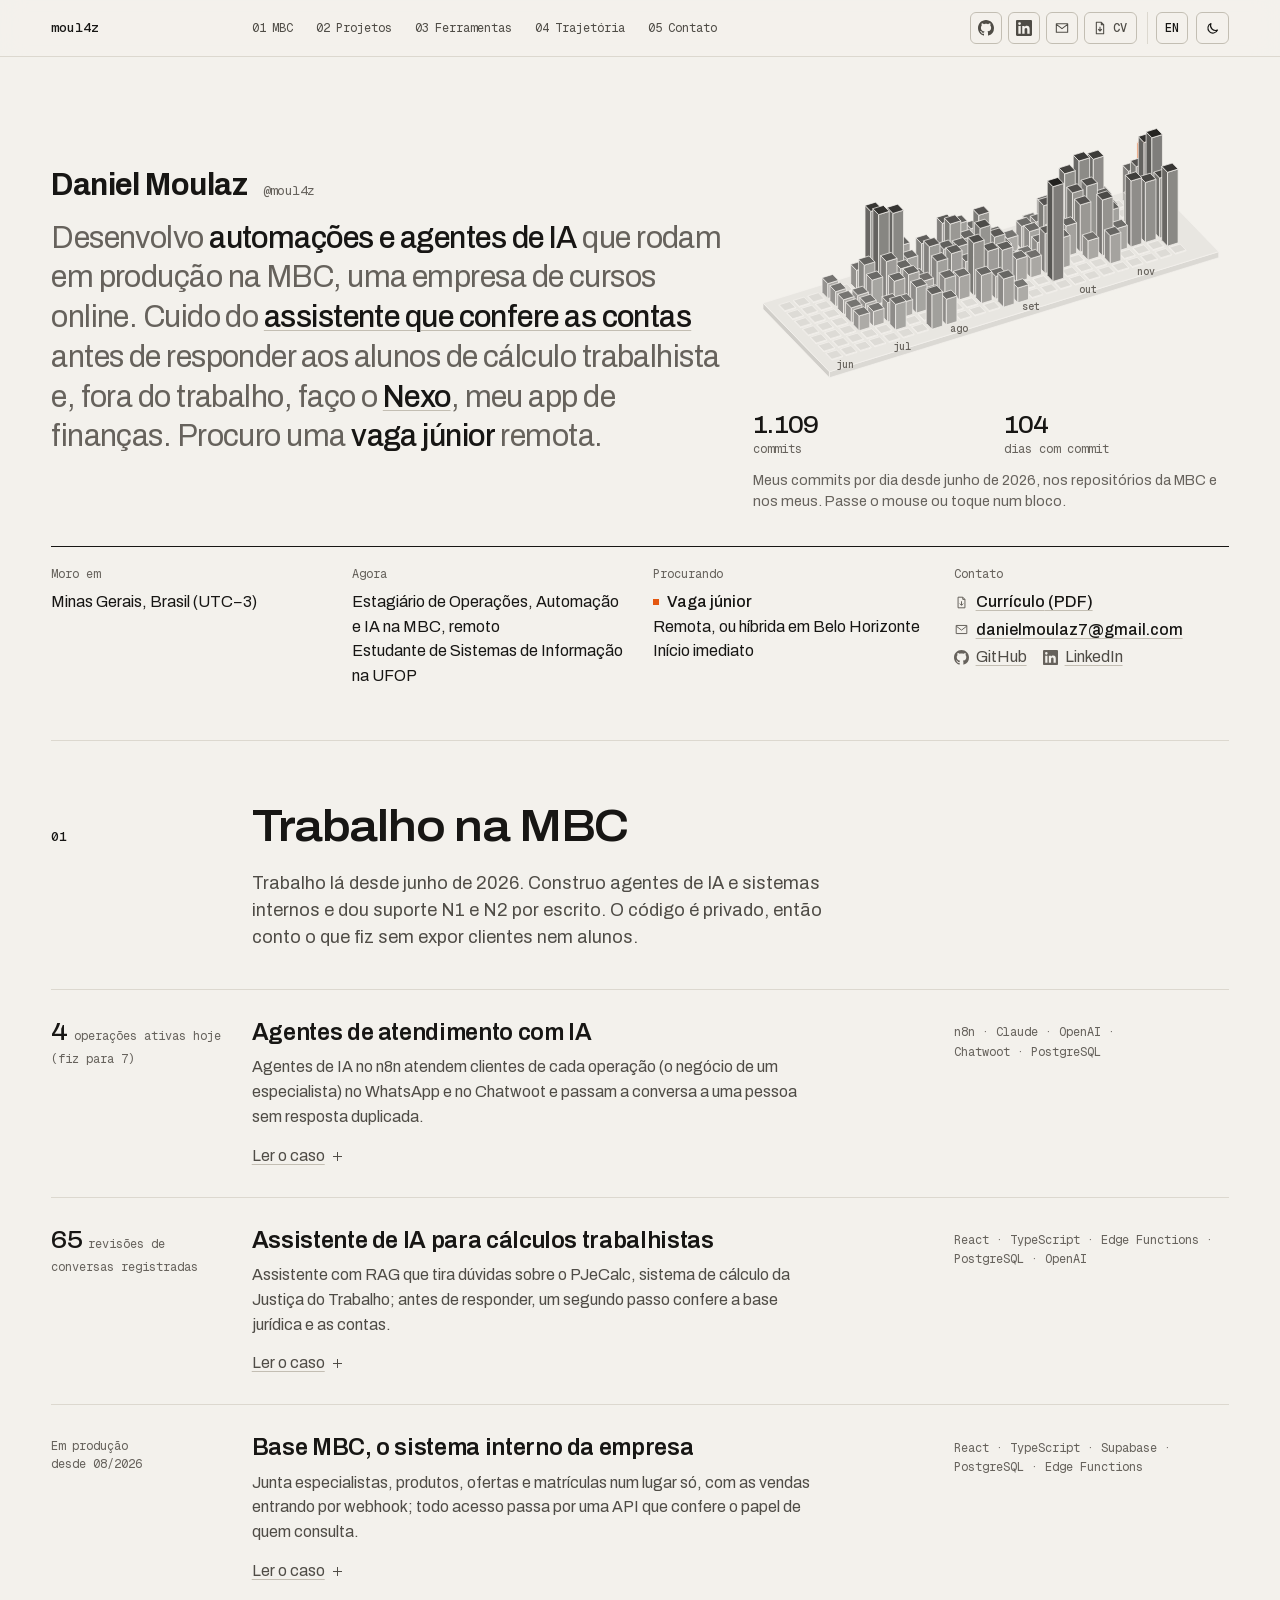
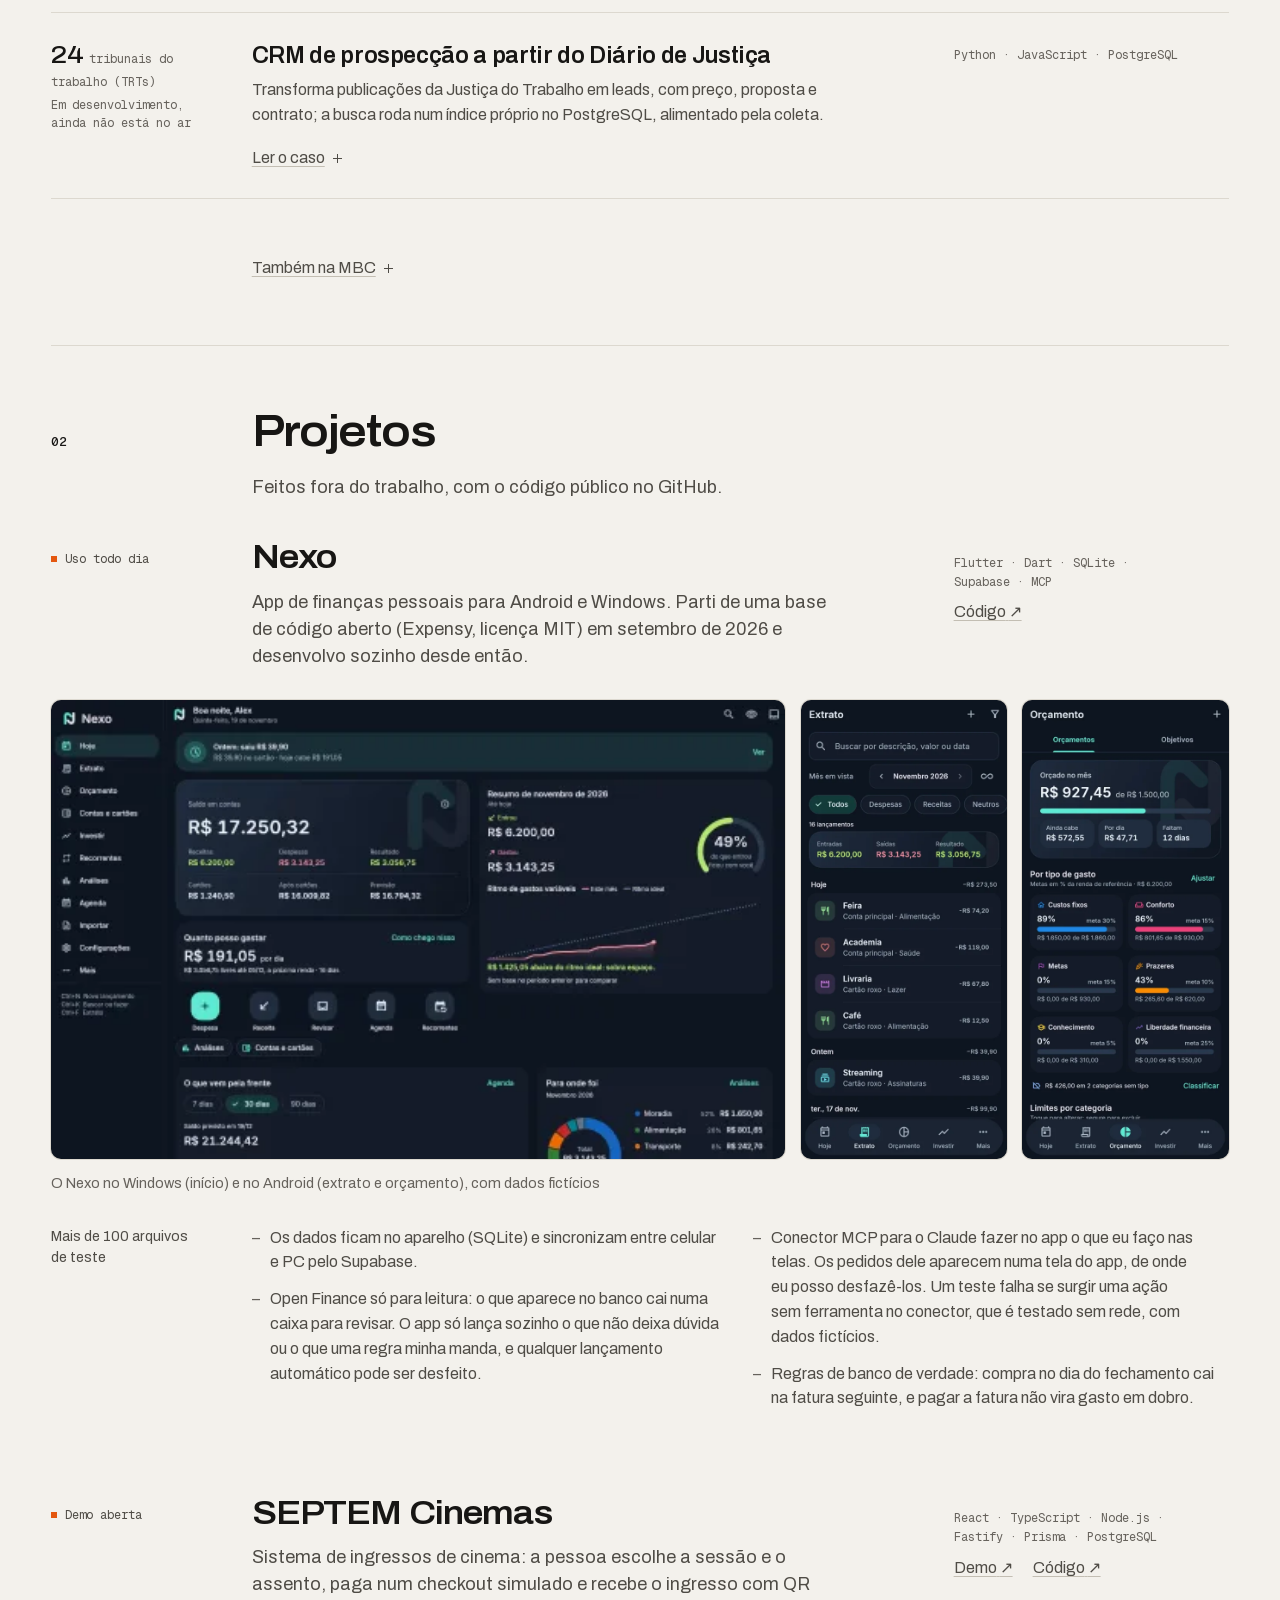
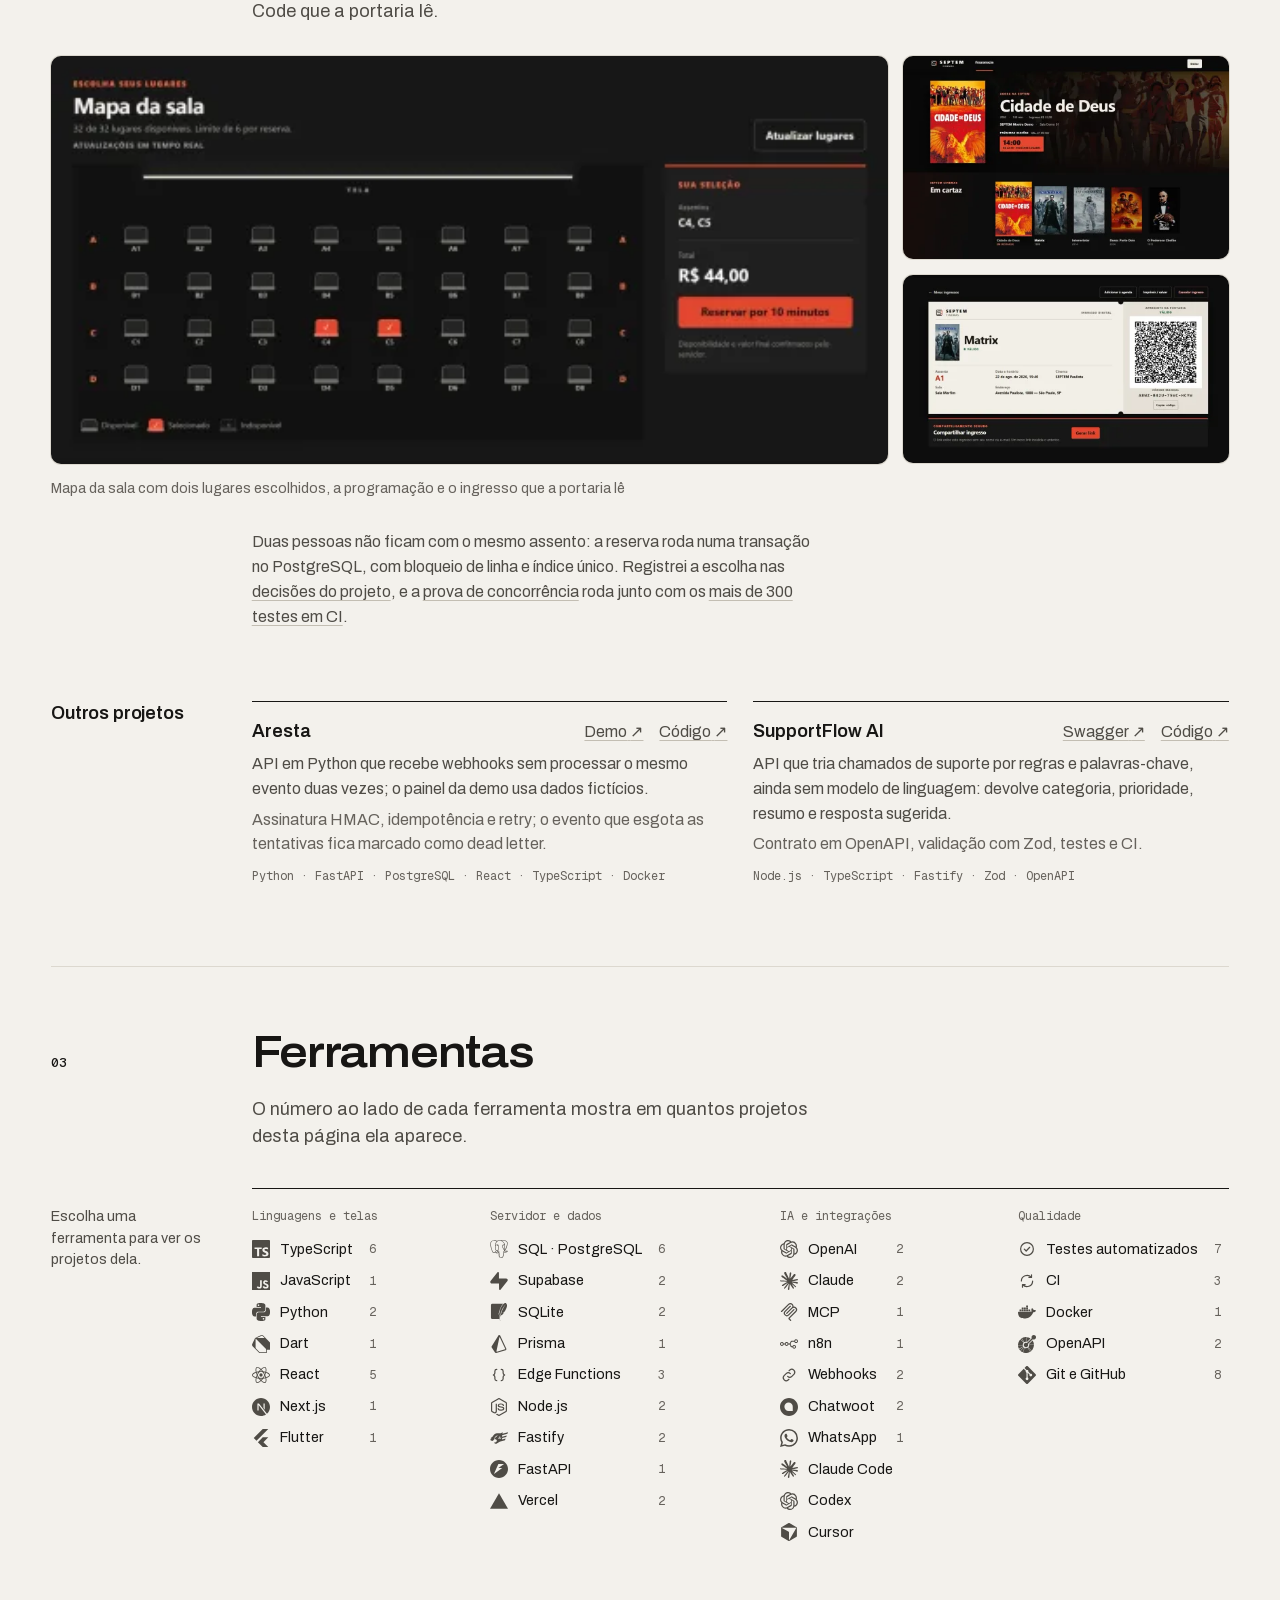
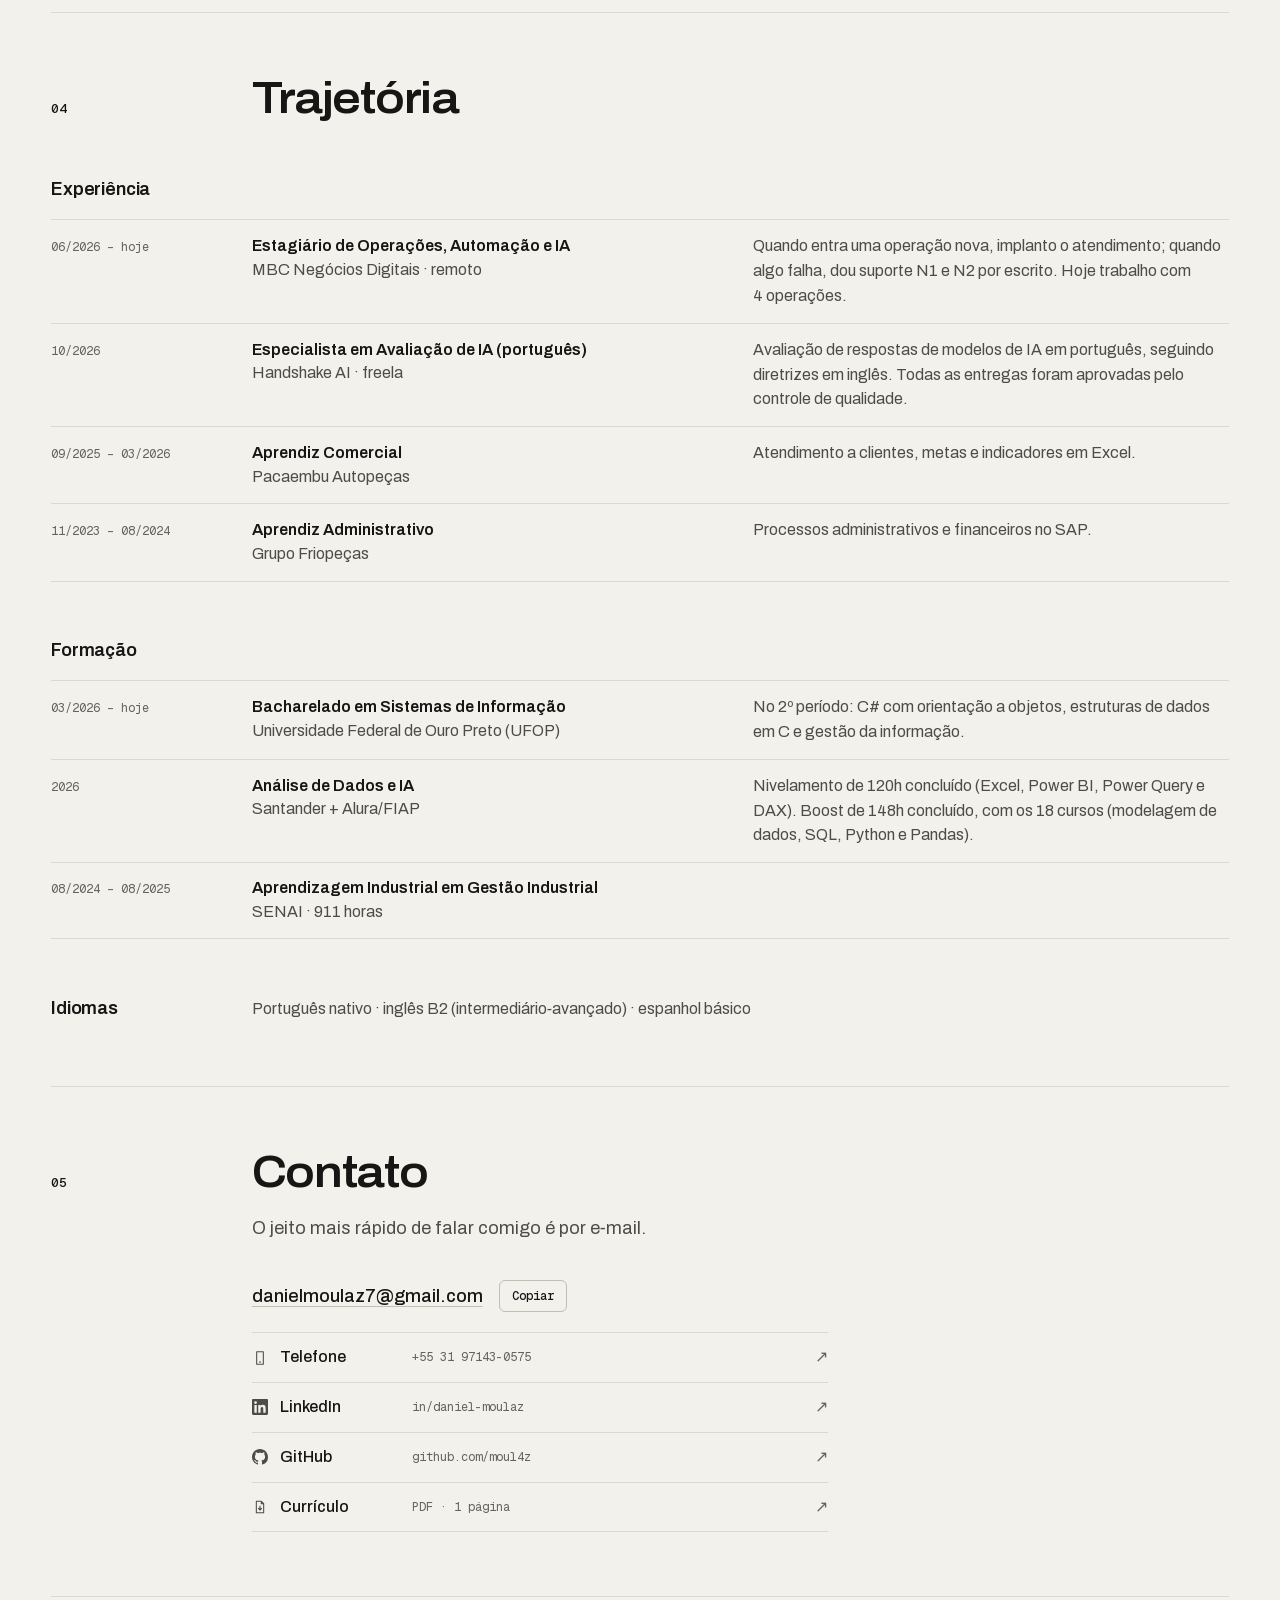
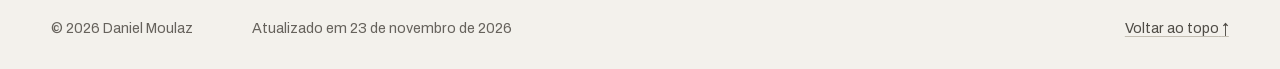
==== commit cec1d1d0: "Publica o site (23/11/2026)" ====
--- a/index.html
+++ b/index.html
@@ -1 +1 @@
-<!DOCTYPE html><!--fc883471aeaf_8d293734--><html lang="pt-BR" class="__variable_7347c0 __variable_d19bea"><head><meta charSet="utf-8"/><meta name="viewport" content="width=device-width, initial-scale=1"/><link rel="stylesheet" href="/_next/static/css/56b8f642a0ffb2f8.css" data-precedence="next"/><link rel="preload" as="font" type="font/woff2" crossorigin="" href="/_next/static/media/c214ffb7f5362987-s.p.woff2"/><link rel="preload" as="font" type="font/woff2" crossorigin="" href="/_next/static/media/7d4881bb7e1bf84d.p.woff2"/><link rel="preload" as="script" fetchPriority="low" href="/_next/static/chunks/webpack-fd6b990aac46a47f.js"/><script src="/_next/static/chunks/4bd1b696-c023c6e3521b1417.js" async=""></script><script src="/_next/static/chunks/255-0e5ac6cd71b0e266.js" async=""></script><script src="/_next/static/chunks/main-app-9e2adcb4d07cd08f.js" async=""></script><script src="/_next/static/chunks/323-2f915362f6566bc6.js" async=""></script><script src="/_next/static/chunks/app/(pt)/page-cac48124f5d4a84e.js" async=""></script><meta name="theme-color" media="(prefers-color-scheme: light)" content="#f3f1ec"/><meta name="theme-color" media="(prefers-color-scheme: dark)" content="#0f0f0e"/><title>Daniel Moulaz · Desenvolvedor de automações e agentes de IA</title><meta name="description" content="Desenvolvo automações e agentes de IA com n8n, Claude e OpenAI, em produção na MBC. Procuro uma vaga júnior remota. Estudo Sistemas de Informação na UFOP."/><link rel="canonical" href="https://moulaz.dev/"/><link rel="alternate" hrefLang="pt-BR" href="https://moulaz.dev/"/><link rel="alternate" hrefLang="en" href="https://moulaz.dev/en/"/><link rel="alternate" hrefLang="x-default" href="https://moulaz.dev/en/"/><meta property="og:title" content="Daniel Moulaz · Desenvolvedor de automações e agentes de IA"/><meta property="og:description" content="Desenvolvo automações e agentes de IA com n8n, Claude e OpenAI, em produção na MBC. Procuro uma vaga júnior remota. Estudo Sistemas de Informação na UFOP."/><meta property="og:url" content="https://moulaz.dev/"/><meta property="og:site_name" content="moulaz.dev"/><meta property="og:locale" content="pt_BR"/><meta property="og:image" content="https://moulaz.dev/og-pt.png"/><meta property="og:image:width" content="1200"/><meta property="og:image:height" content="630"/><meta property="og:image:type" content="image/png"/><meta property="og:image:alt" content="Daniel Moulaz, desenvolvedor de automações e agentes de IA. moulaz.dev"/><meta property="og:locale:alternate" content="en_US"/><meta property="og:type" content="website"/><meta name="twitter:card" content="summary_large_image"/><meta name="twitter:title" content="Daniel Moulaz · Desenvolvedor de automações e agentes de IA"/><meta name="twitter:description" content="Desenvolvo automações e agentes de IA com n8n, Claude e OpenAI, em produção na MBC. Procuro uma vaga júnior remota. Estudo Sistemas de Informação na UFOP."/><meta name="twitter:image" content="https://moulaz.dev/og-pt.png"/><meta name="twitter:image:alt" content="Daniel Moulaz, desenvolvedor de automações e agentes de IA. moulaz.dev"/><link rel="icon" href="/icon.svg" type="image/svg+xml"/><link rel="icon" href="/icon-192.png" sizes="192x192" type="image/png"/><link rel="icon" href="/favicon.ico" sizes="48x48"/><link rel="apple-touch-icon" href="/apple-touch-icon.png"/><script>document.documentElement.classList.add("js");try{var t=localStorage.getItem("theme");if(t==="light"||t==="dark")document.documentElement.dataset.theme=t}catch(e){}(function(d){var c={light:"#f3f1ec",dark:"#0f0f0e"};function s(){var v=c[d.dataset.theme],m=document.getElementById("theme-color");if(!v){if(m)m.remove();return}if(!m){m=document.createElement("meta");m.name="theme-color";m.id="theme-color";document.head.prepend(m)}m.content=v}s();new MutationObserver(s).observe(d,{attributes:true,attributeFilter:["data-theme"]})})(document.documentElement);</script><script src="/_next/static/chunks/polyfills-42372ed130431b0a.js" noModule=""></script></head><body><div hidden=""><!--$--><!--/$--></div><script type="application/ld+json">{"@context":"https://schema.org","@graph":[{"@type":"ProfilePage","@id":"https://moulaz.dev/#page","url":"https://moulaz.dev/","name":"Daniel Moulaz · Desenvolvedor de automações e agentes de IA","inLanguage":"pt-BR","isPartOf":{"@id":"https://moulaz.dev/#site"},"dateCreated":"2026-11-19","dateModified":"2026-11-21","mainEntity":{"@id":"https://moulaz.dev/#daniel"}},{"@type":"Person","@id":"https://moulaz.dev/#daniel","name":"Daniel Moulaz","alternateName":"moul4z","url":"https://moulaz.dev/","description":"Desenvolvo automações e agentes de IA com n8n, Claude e OpenAI, em produção na MBC. Procuro uma vaga júnior remota. Estudo Sistemas de Informação na UFOP.","jobTitle":"Estagiário de Operações, Automação e IA","worksFor":{"@type":"Organization","name":"MBC Negócios Digitais"},"address":{"@type":"PostalAddress","addressRegion":"MG","addressCountry":"BR"},"email":"mailto:danielmoulaz7@gmail.com","knowsLanguage":["pt-BR","en","es"],"sameAs":["https://www.linkedin.com/in/daniel-moulaz","https://github.com/moul4z"]},{"@type":"WebSite","@id":"https://moulaz.dev/#site","url":"https://moulaz.dev/","name":"Daniel Moulaz","alternateName":"moulaz.dev","inLanguage":["pt-BR","en"]}]}</script><a class="skip-link" href="#conteudo">Pular para o conteúdo</a><span id="nova-aba" hidden="">abre em nova aba</span><header class="top"><div class="wrap g top-in"><a href="/" class="brand">moul4z</a><nav class="nav" aria-label="Seções"><a href="#trabalho"><span class="nav-n" aria-hidden="true">01</span>MBC</a><a href="#projetos"><span class="nav-n" aria-hidden="true">02</span>Projetos</a><a href="#ferramentas"><span class="nav-n" aria-hidden="true">03</span>Ferramentas</a><a href="#trajetoria"><span class="nav-n" aria-hidden="true">04</span>Trajetória</a><a href="#contato"><span class="nav-n" aria-hidden="true">05</span>Contato</a></nav><div class="tools"><span class="quick"><a href="https://github.com/moul4z" class="icon-btn ico-btn" aria-label="GitHub" title="GitHub" target="_blank" rel="noopener" aria-describedby="nova-aba"><svg class="ico" width="16" height="16" viewBox="0 0 16 16" aria-hidden="true" focusable="false" fill="currentColor" stroke-linejoin="round"><path d="M8 0C3.58 0 0 3.58 0 8c0 3.54 2.29 6.53 5.47 7.59.4.07.55-.17.55-.38 0-.19-.01-.82-.01-1.49-2.01.37-2.53-.49-2.69-.94-.09-.23-.48-.94-.82-1.13-.28-.15-.68-.52-.01-.53.63-.01 1.08.58 1.23.82.72 1.21 1.87.87 2.33.66.07-.52.28-.87.51-1.07-1.78-.2-3.64-.89-3.64-3.95 0-.87.31-1.59.82-2.15-.08-.2-.36-1.02.08-2.12 0 0 .67-.21 2.2.82.64-.18 1.32-.27 2-.27.68 0 1.36.09 2 .27 1.53-1.04 2.2-.82 2.2-.82.44 1.1.16 1.92.08 2.12.51.56.82 1.27.82 2.15 0 3.07-1.87 3.75-3.65 3.95.29.25.54.73.54 1.48 0 1.07-.01 1.93-.01 2.2 0 .21.15.46.55.38A8.013 8.013 0 0016 8c0-4.42-3.58-8-8-8z"></path></svg></a><a href="https://www.linkedin.com/in/daniel-moulaz" class="icon-btn ico-btn" aria-label="LinkedIn" title="LinkedIn" target="_blank" rel="noopener" aria-describedby="nova-aba"><svg class="ico" width="16" height="16" viewBox="0 0 24 24" aria-hidden="true" focusable="false" fill="currentColor" stroke-linejoin="round"><path d="M20.45 20.45h-3.55v-5.57c0-1.33-.03-3.04-1.85-3.04-1.85 0-2.14 1.45-2.14 2.94v5.67H9.35V9h3.41v1.56h.05c.48-.9 1.64-1.85 3.37-1.85 3.6 0 4.27 2.37 4.27 5.46v6.28zM5.34 7.43a2.06 2.06 0 1 1 0-4.13 2.06 2.06 0 0 1 0 4.13zM7.12 20.45H3.56V9h3.56v11.45zM22.22 0H1.77C.79 0 0 .77 0 1.73v20.54C0 23.23.79 24 1.77 24h20.45c.98 0 1.78-.77 1.78-1.73V1.73C24 .77 23.2 0 22.22 0z"></path></svg></a><a class="icon-btn ico-btn" href="mailto:danielmoulaz7@gmail.com" aria-label="E-mail: danielmoulaz7@gmail.com" title="danielmoulaz7@gmail.com"><svg class="ico" width="16" height="16" viewBox="0 0 24 24" aria-hidden="true" focusable="false" fill="none" stroke="currentColor" stroke-width="1.6" stroke-linejoin="round"><path d="M3.5 5.5h17v13h-17z M3.5 6.5 12 13l8.5-6.5"></path></svg></a><a href="/daniel-moulaz-curriculo.pdf" class="icon-btn cv-btn" aria-label="CV: Currículo (PDF)" title="CV: Currículo (PDF)" target="_blank" rel="noopener" aria-describedby="nova-aba"><svg class="ico" width="16" height="16" viewBox="0 0 24 24" aria-hidden="true" focusable="false" fill="none" stroke="currentColor" stroke-width="1.6" stroke-linejoin="round"><path d="M14 3.5H6.5v17h11V7z M14 3.5V7h3.5 M12 10v6.5 M9.25 13.75 12 16.5l2.75-2.75"></path></svg><span class="cv-short">CV</span></a></span><a class="icon-btn" href="/en/" hrefLang="en" lang="en" aria-label="EN: English version">EN</a><button type="button" class="icon-btn theme-btn" aria-label="Trocar entre tema claro e escuro" title="Trocar entre tema claro e escuro"><svg class="moon" viewBox="0 0 24 24" width="15" height="15" aria-hidden="true"><path fill="none" stroke="currentColor" stroke-width="1.8" stroke-linejoin="round" d="M20 14.5A8 8 0 0 1 9.5 4a8 8 0 1 0 10.5 10.5Z"></path></svg><svg class="sun" viewBox="0 0 24 24" width="15" height="15" aria-hidden="true"><g fill="none" stroke="currentColor" stroke-width="1.8" stroke-linecap="round"><circle cx="12" cy="12" r="4.2"></circle><path d="M12 2.5v2.2M12 19.3v2.2M4.6 4.6l1.6 1.6M17.8 17.8l1.6 1.6M2.5 12h2.2M19.3 12h2.2M4.6 19.4l1.6-1.6M17.8 6.2l1.6-1.6"></path></g></svg></button></div></div></header><main id="conteudo" class="wrap" tabindex="-1"><section class="hero g" aria-labelledby="hero-name"><div class="hero-text"><h1 id="hero-name" class="name">Daniel Moulaz<!-- --> <span class="handle">@moul4z</span></h1><p class="statement">Desenvolvo <strong>automações e agentes de IA</strong> que rodam em produção na MBC, uma empresa de cursos online. Cuido do <a href="#assistente" class="tlink"><strong>assistente que confere as contas</strong></a> antes de responder aos alunos de cálculo trabalhista e, fora do trabalho, faço o <a href="#nexo" class="tlink"><strong>Nexo</strong></a>, meu app de finanças. Procuro uma <strong>vaga júnior</strong> remota.</p></div><figure class="sky"><div class="sky-stage"><canvas role="img" aria-label="Gráfico em 3D dos meus commits por dia desde junho de 2026, um bloco por dia, mais alto quanto mais commits."></canvas><p class="sky-tip" aria-hidden="true" hidden=""></p></div><figcaption><dl class="sky-stats"><div><dt>commits</dt><dd>1.088</dd></div><div><dt>dias com commit</dt><dd>103</dd></div></dl><p>Meus commits por dia desde junho de 2026, nos repositórios da MBC e nos meus. Passe o mouse ou toque num bloco.</p></figcaption></figure><dl class="facts"><div><dt>Moro em</dt><dd>Minas Gerais, Brasil (UTC−3)</dd></div><div><dt>Agora</dt><dd><span class="line">Estagiário de Operações, Automação e IA na MBC, remoto</span><span class="line">Estudante de Sistemas de Informação na UFOP</span></dd></div><div><dt>Procurando</dt><dd><span class="line seeking"><span class="led" aria-hidden="true"></span>Vaga júnior</span><span class="line">Remota, ou híbrida em Belo Horizonte</span><span class="line">Início imediato</span></dd></div><div><dt>Contato</dt><dd><span class="line"><a href="/daniel-moulaz-curriculo.pdf" class="mlink strong with-ico" target="_blank" rel="noopener" aria-describedby="nova-aba"><svg class="ico" width="15" height="15" viewBox="0 0 24 24" aria-hidden="true" focusable="false" fill="none" stroke="currentColor" stroke-width="1.6" stroke-linejoin="round"><path d="M14 3.5H6.5v17h11V7z M14 3.5V7h3.5 M12 10v6.5 M9.25 13.75 12 16.5l2.75-2.75"></path></svg><span>Currículo<!-- --> (PDF)</span></a></span><span class="line"><a class="mlink strong with-ico nowrap" href="mailto:danielmoulaz7@gmail.com"><svg class="ico" width="15" height="15" viewBox="0 0 24 24" aria-hidden="true" focusable="false" fill="none" stroke="currentColor" stroke-width="1.6" stroke-linejoin="round"><path d="M3.5 5.5h17v13h-17z M3.5 6.5 12 13l8.5-6.5"></path></svg><span>danielmoulaz7@gmail.com</span></a></span><span class="line links-inline"><a href="https://github.com/moul4z" class="mlink with-ico" target="_blank" rel="noopener" aria-describedby="nova-aba"><svg class="ico" width="15" height="15" viewBox="0 0 16 16" aria-hidden="true" focusable="false" fill="currentColor" stroke-linejoin="round"><path d="M8 0C3.58 0 0 3.58 0 8c0 3.54 2.29 6.53 5.47 7.59.4.07.55-.17.55-.38 0-.19-.01-.82-.01-1.49-2.01.37-2.53-.49-2.69-.94-.09-.23-.48-.94-.82-1.13-.28-.15-.68-.52-.01-.53.63-.01 1.08.58 1.23.82.72 1.21 1.87.87 2.33.66.07-.52.28-.87.51-1.07-1.78-.2-3.64-.89-3.64-3.95 0-.87.31-1.59.82-2.15-.08-.2-.36-1.02.08-2.12 0 0 .67-.21 2.2.82.64-.18 1.32-.27 2-.27.68 0 1.36.09 2 .27 1.53-1.04 2.2-.82 2.2-.82.44 1.1.16 1.92.08 2.12.51.56.82 1.27.82 2.15 0 3.07-1.87 3.75-3.65 3.95.29.25.54.73.54 1.48 0 1.07-.01 1.93-.01 2.2 0 .21.15.46.55.38A8.013 8.013 0 0016 8c0-4.42-3.58-8-8-8z"></path></svg><span>GitHub</span></a><a href="https://www.linkedin.com/in/daniel-moulaz" class="mlink with-ico" target="_blank" rel="noopener" aria-describedby="nova-aba"><svg class="ico" width="15" height="15" viewBox="0 0 24 24" aria-hidden="true" focusable="false" fill="currentColor" stroke-linejoin="round"><path d="M20.45 20.45h-3.55v-5.57c0-1.33-.03-3.04-1.85-3.04-1.85 0-2.14 1.45-2.14 2.94v5.67H9.35V9h3.41v1.56h.05c.48-.9 1.64-1.85 3.37-1.85 3.6 0 4.27 2.37 4.27 5.46v6.28zM5.34 7.43a2.06 2.06 0 1 1 0-4.13 2.06 2.06 0 0 1 0 4.13zM7.12 20.45H3.56V9h3.56v11.45zM22.22 0H1.77C.79 0 0 .77 0 1.73v20.54C0 23.23.79 24 1.77 24h20.45c.98 0 1.78-.77 1.78-1.73V1.73C24 .77 23.2 0 22.22 0z"></path></svg><span>LinkedIn</span></a></span></dd></div></dl></section><section id="trabalho" class="sec" aria-labelledby="trabalho-t"><header class="g sec-head" data-reveal="true"><p class="sec-n" aria-hidden="true">01</p><div class="sec-t"><h2 id="trabalho-t">Trabalho na MBC</h2><p class="lead">Trabalho lá desde junho de 2026. Construo agentes de IA e sistemas internos e dou suporte N1 e N2 por escrito. O código é privado, então conto o que fiz sem expor clientes nem alunos.</p></div></header><ol class="cases hover-list" data-reveal="true"><li id="agentes" class="case g"><p class="datum"><span class="datum-n">4</span><span class="datum-l">operações ativas hoje (fiz para 7)</span></p><div class="c"><h3>Agentes de atendimento com IA</h3><p class="sum">Agentes de IA no n8n atendem clientes de cada operação (o negócio de um especialista) no WhatsApp e no Chatwoot e passam a conversa a uma pessoa sem resposta duplicada.</p></div><p class="x stack">n8n · Claude · OpenAI · Chatwoot · PostgreSQL</p><details class="case-more"><summary>Ler o caso<span class="sr-only">: <!-- -->Agentes de atendimento com IA</span><span class="plus" aria-hidden="true"></span></summary><dl class="case-body"><div><dt>O problema</dt><dd>O suporte humano respondia às mesmas dúvidas todos os dias, em cada operação da MBC, pelo WhatsApp e pelo Chatwoot (a central de atendimento).</dd></div><div><dt>O que eu fiz</dt><dd><p>Construí e mantenho os agentes, a base de conhecimento e a curadoria.</p><ul><li>Agentes no n8n com Claude e OpenAI, ligados ao WhatsApp e ao Chatwoot.</li><li>Base de conhecimento feita com as respostas reais do suporte humano.</li><li>Passagem para atendente humano sem resposta duplicada.</li><li>Central de curadoria (Vercel + Postgres): um fluxo acha perguntas novas nas conversas, e o time aprova antes de elas entrarem na base.</li></ul></dd></div><div><dt>A parte difícil</dt><dd>Quando o atendente assume a conversa, o agente tem que parar na hora, sem mandar mais nada e sem deixar o cliente sem resposta.</dd></div><div><dt>Resultado</dt><dd class="result">Fiz os agentes para 7 operações. Algumas saíram da MBC depois, e hoje 4 seguem ativas, com passagem para humano. Nada novo entra na base sem o time aprovar.</dd></div></dl></details></li><li id="assistente" class="case g"><p class="datum"><span class="datum-n">65</span><span class="datum-l">revisões de conversas registradas</span></p><div class="c"><h3>Assistente de IA para cálculos trabalhistas</h3><p class="sum">Assistente com RAG que tira dúvidas sobre o PJeCalc, sistema de cálculo da Justiça do Trabalho; antes de responder, um segundo passo confere a base jurídica e as contas.</p></div><p class="x stack">React · TypeScript · Edge Functions · PostgreSQL · OpenAI</p><details class="case-more"><summary>Ler o caso<span class="sr-only">: <!-- -->Assistente de IA para cálculos trabalhistas</span><span class="plus" aria-hidden="true"></span></summary><dl class="case-body"><div><dt>O problema</dt><dd>Alunos de um curso de cálculos trabalhistas travam no PJeCalc e em trechos da sentença, muitas vezes fora do horário do suporte. Aqui, resposta errada vira cálculo errado num processo.</dd></div><div><dt>O que eu fiz</dt><dd><p>Sou o responsável pelo projeto desde julho de 2026: mais de 300 commits e mais de 70 pull requests, na versão 9.5.</p><ul><li>Migração do protótipo em Python/FastAPI para React, Edge Functions em TypeScript e PostgreSQL.</li><li>Resposta em duas etapas: um rascunho e um revisor que confere a base jurídica e devolve uma aprovação estruturada.</li><li>Leitura de PDF e de print de sentença, com um modo próprio para analisar a decisão.</li><li>Checagem automática das contas que aparecem na resposta.</li><li>Acesso só para alunos: login por link ou código no e-mail, conferido com a lista de alunos sincronizada da área de membros.</li><li>Teste de regressão a cada versão e 65 revisões de conversas registradas. Já peguei uma regressão em que o assistente lia “honorários” como o preço do curso.</li></ul></dd></div><div><dt>A parte difícil</dt><dd>O custo por resposta precisava cair sem a qualidade cair junto. Medi que só 14% do prompt era reaproveitado em cache, porque a parte fixa vinha misturada com o contexto de cada pergunta. Reorganizei o prompt com a parte fixa primeiro, e o revisor passou a apenas aprovar o rascunho quando ele já está certo, em vez de reescrever a resposta inteira.</dd></div><div><dt>Resultado</dt><dd class="result">Em produção para os alunos, com o custo de cada resposta medido (cerca de US$ 0,04 na revisão de agosto) e cada correção registrada numa versão.</dd></div></dl></details></li><li id="base" class="case g"><p class="datum"><span class="datum-s">Em produção desde 08/2026</span></p><div class="c"><h3>Base MBC, o sistema interno da empresa</h3><p class="sum">Junta especialistas, produtos, ofertas e matrículas num lugar só, com as vendas entrando por webhook; todo acesso passa por uma API que confere o papel de quem consulta.</p></div><p class="x stack">React · TypeScript · Supabase · PostgreSQL · Edge Functions</p><details class="case-more"><summary>Ler o caso<span class="sr-only">: <!-- -->Base MBC, o sistema interno da empresa</span><span class="plus" aria-hidden="true"></span></summary><dl class="case-body"><div><dt>O problema</dt><dd>Os dados de venda, de acesso e de suporte de cada operação ficavam em plataformas diferentes, e qualquer relatório era montado à mão.</dd></div><div><dt>O que eu fiz</dt><dd><p>Fiz a maior parte do sistema entre agosto e outubro de 2026.</p><ul><li>Vendas da Guru e da TMB (plataformas de pagamento) entram por webhook e viram matrícula por funções no próprio banco de dados.</li><li>Sincronização dos acessos com a área de membros (Curseduca).</li><li>Painel de suporte com dados do Chatwoot: satisfação (CSAT) e tempo até a primeira resposta, recalculados todo dia.</li><li>Matriz de permissões por papel, coberta por testes, e dados pessoais cortados conforme o papel de quem consulta.</li></ul></dd></div><div><dt>A parte difícil</dt><dd>Ninguém pode ver mais do que deve. Por isso o navegador não lê nenhuma tabela direto: todas têm a segurança em nível de linha (RLS) ligada e nenhuma política, o que bloqueia tudo por padrão. Todo acesso passa por uma API que confere o login, se a pessoa é da equipe e se o papel dela permite aquilo. Tirar o acesso de alguém vale já na requisição seguinte.</dd></div><div><dt>Resultado</dt><dd class="result">Em produção desde agosto de 2026. Antes de cada publicação, a verificação roda tipos, lint, testes, build e uma varredura de segredos.</dd></div></dl></details></li><li id="prospeccao" class="case g"><p class="datum"><span class="datum-n">24</span><span class="datum-l">tribunais do trabalho (TRTs)</span><span class="datum-s">Em desenvolvimento, ainda não está no ar</span></p><div class="c"><h3>CRM de prospecção a partir do Diário de Justiça</h3><p class="sum">Transforma publicações da Justiça do Trabalho em leads, com preço, proposta e contrato; a busca roda num índice próprio no PostgreSQL, alimentado pela coleta.</p></div><p class="x stack">Python · JavaScript · PostgreSQL</p><details class="case-more"><summary>Ler o caso<span class="sr-only">: <!-- -->CRM de prospecção a partir do Diário de Justiça</span><span class="plus" aria-hidden="true"></span></summary><dl class="case-body"><div><dt>O problema</dt><dd>Os alunos prospectam escritórios de advocacia, mas a informação está espalhada nas publicações diárias de 24 tribunais do trabalho, e o resto fica em planilhas e ferramentas soltas.</dd></div><div><dt>O que eu fiz</dt><dd><p>Desenvolvi a maior parte (101 de 150 commits), junto com mais uma pessoa do time.</p><ul><li>Coleta diária das publicações de 24 tribunais do trabalho, com um índice próprio no PostgreSQL para a busca ser interativa.</li><li>Leads ligados a pessoas e escritórios pela OAB e pelo CNPJ, com quadro Kanban e o Google Maps como segunda fonte.</li><li>Preço, proposta e contrato feitos dentro de cada lead.</li><li>Login por link no e-mail.</li></ul></dd></div><div><dt>A parte difícil</dt><dd>A API pública só responde por tribunal, por dia e por frase, com limite de 1.000 itens. Uma busca ao vivo viraria dezenas de chamadas, então separei as duas coisas: a coleta roda em lote e grava num índice próprio, onde a busca é interativa.</dd></div><div><dt>Resultado</dt><dd class="result">Em desenvolvimento. Cada fase entra com a sua bateria de testes, hoje 1.620 verificações, e teste de mutação nas regras críticas.</dd></div></dl></details></li></ol><div class="g also-row" data-reveal="true"><details class="c also-more"><summary>Também na MBC<span class="plus" aria-hidden="true"></span></summary><ul class="also-list"><li>Dou suporte N1 e N2 por escrito e investigo falhas de acesso por logs, payloads e SQL.</li><li>Implanto o suporte das operações novas: Chatwoot, WhatsApp, tags, tickets e agente de IA.</li><li>Ligo 5 plataformas de pagamento à área de membros por n8n e webhooks; se a leitura falha, o acesso não cai.</li><li>Faço sistemas internos em React e Supabase, como o liberador de bônus que 4 operações usam.</li><li>Em lançamentos, automatizo a captação em grupos de WhatsApp, os lembretes das lives e a liberação do produto.</li></ul></details></div></section><section id="projetos" class="sec" aria-labelledby="projetos-t"><header class="g sec-head" data-reveal="true"><p class="sec-n" aria-hidden="true">02</p><div class="sec-t"><h2 id="projetos-t">Projetos</h2><p class="lead">Feitos fora do trabalho, com o código público no GitHub.</p></div></header><article id="nexo" class="feature" aria-label="Nexo"><div class="g feat-head" data-reveal="true"><p class="state"><span class="led" aria-hidden="true"></span>Uso todo dia</p><div class="c"><h3 class="feature-name">Nexo</h3><p class="feature-sum">App de finanças pessoais para Android e Windows. Parti de uma base de código aberto (Expensy, licença MIT) em setembro de 2026 e desenvolvo sozinho desde então.</p></div><div class="x"><p class="stack">Flutter · Dart · SQLite · Supabase · MCP</p><p class="links"><a href="https://github.com/moul4z/Nexo" class="mlink" target="_blank" rel="noopener" aria-describedby="nova-aba">Código<span class="sr-only">: <!-- -->Nexo</span> <span aria-hidden="true">↗</span></a></p></div></div><div data-reveal="true"><figure class="gallery"><div class="shots-row" style="grid-template-columns:minmax(0, 1.600fr) minmax(0, 0.450fr) minmax(0, 0.450fr)"><button type="button" class="shot" aria-label="Ampliar: Tela inicial do Nexo no Windows: saldo em contas, quanto posso gastar por dia, resumo do mês e ritmo de gastos, com dados fictícios"><img src="/img/nexo-desktop.webp" srcSet="/img/nexo-desktop-480.webp 480w, /img/nexo-desktop-600.webp 600w, /img/nexo-desktop-960.webp 960w, /img/nexo-desktop-1200.webp 1200w, /img/nexo-desktop.webp 1440w" sizes="(max-width: 720px) calc(100vw - 40px), (max-width: 1440px) calc((100vw - 40px) * 0.640), calc(1312px * 0.640)" width="1440" height="900" alt="" loading="lazy" decoding="async"/><span class="shot-hint" aria-hidden="true">Ampliar<svg viewBox="0 0 12 12" width="11" height="11" aria-hidden="true"><path d="M7 1h4v4M5 11H1V7M11 1 7.2 4.8M1 11l3.8-3.8" fill="none" stroke="currentColor" stroke-width="1.3"></path></svg></span></button><button type="button" class="shot tall" aria-label="Ampliar: Extrato do Nexo no Android, com busca, filtros e os lançamentos do dia por categoria, com dados fictícios"><img src="/img/nexo-extrato.webp" srcSet="/img/nexo-extrato-480.webp 480w, /img/nexo-extrato-600.webp 600w, /img/nexo-extrato.webp 824w" sizes="(max-width: 720px) calc((100vw - 50px) / 2), (max-width: 1440px) calc((100vw - 40px) * 0.180), calc(1312px * 0.180)" width="824" height="1830" alt="" loading="lazy" decoding="async"/><span class="shot-hint" aria-hidden="true">Ampliar<svg viewBox="0 0 12 12" width="11" height="11" aria-hidden="true"><path d="M7 1h4v4M5 11H1V7M11 1 7.2 4.8M1 11l3.8-3.8" fill="none" stroke="currentColor" stroke-width="1.3"></path></svg></span></button><button type="button" class="shot tall" aria-label="Ampliar: Orçamento do Nexo no Android: quanto foi orçado no mês, quanto ainda cabe por dia e metas por tipo de gasto, com dados fictícios"><img src="/img/nexo-orcamento.webp" srcSet="/img/nexo-orcamento-480.webp 480w, /img/nexo-orcamento-600.webp 600w, /img/nexo-orcamento.webp 824w" sizes="(max-width: 720px) calc((100vw - 50px) / 2), (max-width: 1440px) calc((100vw - 40px) * 0.180), calc(1312px * 0.180)" width="824" height="1830" alt="" loading="lazy" decoding="async"/><span class="shot-hint" aria-hidden="true">Ampliar<svg viewBox="0 0 12 12" width="11" height="11" aria-hidden="true"><path d="M7 1h4v4M5 11H1V7M11 1 7.2 4.8M1 11l3.8-3.8" fill="none" stroke="currentColor" stroke-width="1.3"></path></svg></span></button></div><figcaption class="g"><span class="cap">O Nexo no Windows (início) e no Android (extrato e orçamento), com dados fictícios</span></figcaption><dialog class="lightbox" aria-label="O Nexo no Windows (início) e no Android (extrato e orçamento), com dados fictícios"></dialog></figure></div><div class="g feat-body" data-reveal="true"><p class="hl-m">Mais de 100 arquivos de teste</p><ul class="cw points two"><li>Os dados ficam no aparelho (SQLite) e sincronizam entre celular e PC pelo Supabase.</li><li>Open Finance só para leitura: o que aparece no banco cai numa caixa para revisar. O app só lança sozinho o que não deixa dúvida ou o que uma regra minha manda, e qualquer lançamento automático pode ser desfeito.</li><li>Conector MCP para o Claude fazer no app o que eu faço nas telas. Os pedidos dele aparecem numa tela do app, de onde eu posso desfazê-los. Um teste falha se surgir uma ação sem ferramenta no conector, que é testado sem rede, com dados fictícios.</li><li>Regras de banco de verdade: compra no dia do fechamento cai na fatura seguinte, e pagar a fatura não vira gasto em dobro.</li></ul></div></article><article class="feature" aria-label="SEPTEM Cinemas"><div class="g feat-head" data-reveal="true"><p class="state"><span class="led" aria-hidden="true"></span>Demo aberta</p><div class="c"><h3 class="feature-name">SEPTEM Cinemas</h3><p class="feature-sum">Sistema de ingressos de cinema: a pessoa escolhe a sessão e o assento, paga num checkout simulado e recebe o ingresso com QR Code que a portaria lê.</p></div><div class="x"><p class="stack">React · TypeScript · Node.js · Fastify · Prisma · PostgreSQL</p><p class="links"><a href="https://septem-cinemas.vercel.app" class="mlink" target="_blank" rel="noopener" aria-describedby="nova-aba">Demo<span class="sr-only">: <!-- -->SEPTEM Cinemas</span> <span aria-hidden="true">↗</span></a><a href="https://github.com/moul4z/septem-cinemas" class="mlink" target="_blank" rel="noopener" aria-describedby="nova-aba">Código<span class="sr-only">: <!-- -->SEPTEM Cinemas</span> <span aria-hidden="true">↗</span></a></p></div></div><div data-reveal="true"><figure class="gallery mosaic"><div class="shots-row"><button type="button" class="shot" aria-label="Ampliar: Mapa da sala do SEPTEM com os assentos C4 e C5 escolhidos e o total de R$ 44,00"><img src="/img/septem-assentos.webp" srcSet="/img/septem-assentos-480.webp 480w, /img/septem-assentos-600.webp 600w, /img/septem-assentos-960.webp 960w, /img/septem-assentos-1200.webp 1200w, /img/septem-assentos-1440.webp 1440w, /img/septem-assentos.webp 1600w" sizes="(max-width: 720px) calc(100vw - 40px), (max-width: 1440px) calc((100vw - 40px) * 0.72), calc(1312px * 0.72)" width="1600" height="781" alt="" loading="lazy" decoding="async"/><span class="shot-hint" aria-hidden="true">Ampliar<svg viewBox="0 0 12 12" width="11" height="11" aria-hidden="true"><path d="M7 1h4v4M5 11H1V7M11 1 7.2 4.8M1 11l3.8-3.8" fill="none" stroke="currentColor" stroke-width="1.3"></path></svg></span></button><button type="button" class="shot" aria-label="Ampliar: Página inicial do SEPTEM Cinemas com o filme em destaque, o horário da sessão e os filmes em cartaz"><img src="/img/septem-home.webp" srcSet="/img/septem-home-480.webp 480w, /img/septem-home-600.webp 600w, /img/septem-home-960.webp 960w, /img/septem-home-1200.webp 1200w, /img/septem-home-1440.webp 1440w, /img/septem-home.webp 1800w" sizes="(max-width: 720px) calc((100vw - 50px) / 2), (max-width: 1440px) calc((100vw - 40px) * 0.28), calc(1312px * 0.28)" width="1800" height="1125" alt="" loading="lazy" decoding="async"/><span class="shot-hint" aria-hidden="true">Ampliar<svg viewBox="0 0 12 12" width="11" height="11" aria-hidden="true"><path d="M7 1h4v4M5 11H1V7M11 1 7.2 4.8M1 11l3.8-3.8" fill="none" stroke="currentColor" stroke-width="1.3"></path></svg></span></button><button type="button" class="shot" aria-label="Ampliar: Ingresso digital do SEPTEM com QR Code, assento, sala e código manual"><img src="/img/septem-ingresso.webp" srcSet="/img/septem-ingresso-480.webp 480w, /img/septem-ingresso-600.webp 600w, /img/septem-ingresso-960.webp 960w, /img/septem-ingresso-1200.webp 1200w, /img/septem-ingresso.webp 1385w" sizes="(max-width: 720px) calc((100vw - 50px) / 2), (max-width: 1440px) calc((100vw - 40px) * 0.28), calc(1312px * 0.28)" width="1385" height="799" alt="" loading="lazy" decoding="async"/><span class="shot-hint" aria-hidden="true">Ampliar<svg viewBox="0 0 12 12" width="11" height="11" aria-hidden="true"><path d="M7 1h4v4M5 11H1V7M11 1 7.2 4.8M1 11l3.8-3.8" fill="none" stroke="currentColor" stroke-width="1.3"></path></svg></span></button></div><figcaption class="g"><span class="cap">Mapa da sala com dois lugares escolhidos, a programação e o ingresso que a portaria lê</span></figcaption><dialog class="lightbox" aria-label="Mapa da sala com dois lugares escolhidos, a programação e o ingresso que a portaria lê"></dialog></figure></div><div class="g feat-body" data-reveal="true"><p class="c hl-c">Duas pessoas não ficam com o mesmo assento: a reserva roda numa transação no PostgreSQL, com bloqueio de linha e índice único. Registrei a escolha nas <a href="https://github.com/moul4z/septem-cinemas/blob/main/docs/DECISIONS.md" class="tlink" target="_blank" rel="noopener" aria-describedby="nova-aba">decisões do projeto</a>, e a <a href="https://github.com/moul4z/septem-cinemas/blob/main/docs/CONCURRENCY-PROOF.md" class="tlink" target="_blank" rel="noopener" aria-describedby="nova-aba">prova de concorrência</a> roda junto com os <a href="https://github.com/moul4z/septem-cinemas/actions/workflows/ci.yml" class="tlink" target="_blank" rel="noopener" aria-describedby="nova-aba">mais de 300 testes em CI</a>.</p></div></article><div class="g more-row" data-reveal="true"><h3 class="sub-t">Outros projetos</h3><ul class="cw more hover-list"><li><div class="more-top"><h4>Aresta</h4><span class="more-links"><a href="https://aresta.daniel-moulaz.workers.dev" class="mlink" target="_blank" rel="noopener" aria-describedby="nova-aba">Demo<span class="sr-only">: <!-- -->Aresta</span> <span aria-hidden="true">↗</span></a><a href="https://github.com/moul4z/aresta" class="mlink" target="_blank" rel="noopener" aria-describedby="nova-aba">Código<span class="sr-only">: <!-- -->Aresta</span> <span aria-hidden="true">↗</span></a></span></div><p class="sum">API em Python que recebe webhooks sem processar o mesmo evento duas vezes; o painel da demo usa dados fictícios.</p><p class="hl">Assinatura HMAC, idempotência e retry; o evento que esgota as tentativas fica marcado como dead letter.</p><p class="stack">Python · FastAPI · PostgreSQL · React · TypeScript · Docker</p></li><li><div class="more-top"><h4>SupportFlow AI</h4><span class="more-links"><a href="https://supportflow-ai-production.up.railway.app/docs" class="mlink" target="_blank" rel="noopener" aria-describedby="nova-aba">Swagger<span class="sr-only">: <!-- -->SupportFlow AI</span> <span aria-hidden="true">↗</span></a><a href="https://github.com/moul4z/supportflow-ai" class="mlink" target="_blank" rel="noopener" aria-describedby="nova-aba">Código<span class="sr-only">: <!-- -->SupportFlow AI</span> <span aria-hidden="true">↗</span></a></span></div><p class="sum">API que tria chamados de suporte por regras e palavras-chave, ainda sem modelo de linguagem: devolve categoria, prioridade, resumo e resposta sugerida.</p><p class="hl">Contrato em OpenAPI, validação com Zod, testes e CI.</p><p class="stack">Node.js · TypeScript · Fastify · Zod · OpenAPI</p></li></ul></div></section><section id="ferramentas" class="sec" aria-labelledby="ferramentas-t"><header class="g sec-head" data-reveal="true"><p class="sec-n" aria-hidden="true">03</p><div class="sec-t"><h2 id="ferramentas-t">Ferramentas</h2><p class="lead">O número ao lado de cada ferramenta mostra em quantos projetos desta página ela aparece.</p></div></header><div data-reveal="true"><div class="stk"><p class="g stk-readout"><span class="stk-readout-t">Escolha uma ferramenta para ver os projetos dela.</span></p><p class="sr-only" role="status"></p><div class="g"><div class="stk-groups"><div class="stk-group"><h3 class="stk-label" id="stk-g0">Linguagens e telas</h3><ul class="stk-list" role="list" aria-labelledby="stk-g0"><li><button type="button" class="stk-btn" aria-pressed="false"><svg class="stk-ico" width="18" height="18" viewBox="0 0 24 24" aria-hidden="true" focusable="false" fill="currentColor" stroke-linecap="round" stroke-linejoin="round"><path d="M1.125 0C.502 0 0 .502 0 1.125v21.75C0 23.498.502 24 1.125 24h21.75c.623 0 1.125-.502 1.125-1.125V1.125C24 .502 23.498 0 22.875 0zm17.363 9.75c.612 0 1.154.037 1.627.111a6.38 6.38 0 0 1 1.306.34v2.458a3.95 3.95 0 0 0-.643-.361 5.093 5.093 0 0 0-.717-.26 5.453 5.453 0 0 0-1.426-.2c-.3 0-.573.028-.819.086a2.1 2.1 0 0 0-.623.242c-.17.104-.3.229-.393.374a.888.888 0 0 0-.14.49c0 .196.053.373.156.529.104.156.252.304.443.444s.423.276.696.41c.273.135.582.274.926.416.47.197.892.407 1.266.628.374.222.695.473.963.753.268.279.472.598.614.957.142.359.214.776.214 1.253 0 .657-.125 1.21-.373 1.656a3.033 3.033 0 0 1-1.012 1.085 4.38 4.38 0 0 1-1.487.596c-.566.12-1.163.18-1.79.18a9.916 9.916 0 0 1-1.84-.164 5.544 5.544 0 0 1-1.512-.493v-2.63a5.033 5.033 0 0 0 3.237 1.2c.333 0 .624-.03.872-.09.249-.06.456-.144.623-.25.166-.108.29-.234.373-.38a1.023 1.023 0 0 0-.074-1.089 2.12 2.12 0 0 0-.537-.5 5.597 5.597 0 0 0-.807-.444 27.72 27.72 0 0 0-1.007-.436c-.918-.383-1.602-.852-2.053-1.405-.45-.553-.676-1.222-.676-2.005 0-.614.123-1.141.369-1.582.246-.441.58-.804 1.004-1.089a4.494 4.494 0 0 1 1.47-.629 7.536 7.536 0 0 1 1.77-.201zm-15.113.188h9.563v2.166H9.506v9.646H6.789v-9.646H3.375z"></path></svg><span class="stk-name">TypeScript</span><span class="stk-count" aria-hidden="true">6</span></button></li><li><button type="button" class="stk-btn" aria-pressed="false"><svg class="stk-ico" width="18" height="18" viewBox="0 0 24 24" aria-hidden="true" focusable="false" fill="currentColor" stroke-linecap="round" stroke-linejoin="round"><path d="M0 0h24v24H0V0zm22.034 18.276c-.175-1.095-.888-2.015-3.003-2.873-.736-.345-1.554-.585-1.797-1.14-.091-.33-.105-.51-.046-.705.15-.646.915-.84 1.515-.66.39.12.75.42.976.9 1.034-.676 1.034-.676 1.755-1.125-.27-.42-.404-.601-.586-.78-.63-.705-1.469-1.065-2.834-1.034l-.705.089c-.676.165-1.32.525-1.71 1.005-1.14 1.291-.811 3.541.569 4.471 1.365 1.02 3.361 1.244 3.616 2.205.24 1.17-.87 1.545-1.966 1.41-.811-.18-1.26-.586-1.755-1.336l-1.83 1.051c.21.48.45.689.81 1.109 1.74 1.756 6.09 1.666 6.871-1.004.029-.09.24-.705.074-1.65l.046.067zm-8.983-7.245h-2.248c0 1.938-.009 3.864-.009 5.805 0 1.232.063 2.363-.138 2.711-.33.689-1.18.601-1.566.48-.396-.196-.597-.466-.83-.855-.063-.105-.11-.196-.127-.196l-1.825 1.125c.305.63.75 1.172 1.324 1.517.855.51 2.004.675 3.207.405.783-.226 1.458-.691 1.811-1.411.51-.93.402-2.07.397-3.346.012-2.054 0-4.109 0-6.179l.004-.056z"></path></svg><span class="stk-name">JavaScript</span><span class="stk-count" aria-hidden="true">1</span></button></li><li><button type="button" class="stk-btn" aria-pressed="false"><svg class="stk-ico" width="18" height="18" viewBox="0 0 24 24" aria-hidden="true" focusable="false" fill="currentColor" stroke-linecap="round" stroke-linejoin="round"><path d="M14.25.18l.9.2.73.26.59.3.45.32.34.34.25.34.16.33.1.3.04.26.02.2-.01.13V8.5l-.05.63-.13.55-.21.46-.26.38-.3.31-.33.25-.35.19-.35.14-.33.1-.3.07-.26.04-.21.02H8.77l-.69.05-.59.14-.5.22-.41.27-.33.32-.27.35-.2.36-.15.37-.1.35-.07.32-.04.27-.02.21v3.06H3.17l-.21-.03-.28-.07-.32-.12-.35-.18-.36-.26-.36-.36-.35-.46-.32-.59-.28-.73-.21-.88-.14-1.05-.05-1.23.06-1.22.16-1.04.24-.87.32-.71.36-.57.4-.44.42-.33.42-.24.4-.16.36-.1.32-.05.24-.01h.16l.06.01h8.16v-.83H6.18l-.01-2.75-.02-.37.05-.34.11-.31.17-.28.25-.26.31-.23.38-.2.44-.18.51-.15.58-.12.64-.1.71-.06.77-.04.84-.02 1.27.05zm-6.3 1.98l-.23.33-.08.41.08.41.23.34.33.22.41.09.41-.09.33-.22.23-.34.08-.41-.08-.41-.23-.33-.33-.22-.41-.09-.41.09zm13.09 3.95l.28.06.32.12.35.18.36.27.36.35.35.47.32.59.28.73.21.88.14 1.04.05 1.23-.06 1.23-.16 1.04-.24.86-.32.71-.36.57-.4.45-.42.33-.42.24-.4.16-.36.09-.32.05-.24.02-.16-.01h-8.22v.82h5.84l.01 2.76.02.36-.05.34-.11.31-.17.29-.25.25-.31.24-.38.2-.44.17-.51.15-.58.13-.64.09-.71.07-.77.04-.84.01-1.27-.04-1.07-.14-.9-.2-.73-.25-.59-.3-.45-.33-.34-.34-.25-.34-.16-.33-.1-.3-.04-.25-.02-.2.01-.13v-5.34l.05-.64.13-.54.21-.46.26-.38.3-.32.33-.24.35-.2.35-.14.33-.1.3-.06.26-.04.21-.02.13-.01h5.84l.69-.05.59-.14.5-.21.41-.28.33-.32.27-.35.2-.36.15-.36.1-.35.07-.32.04-.28.02-.21V6.07h2.09l.14.01zm-6.47 14.25l-.23.33-.08.41.08.41.23.33.33.23.41.08.41-.08.33-.23.23-.33.08-.41-.08-.41-.23-.33-.33-.23-.41-.08-.41.08z"></path></svg><span class="stk-name">Python</span><span class="stk-count" aria-hidden="true">2</span></button></li><li><button type="button" class="stk-btn" aria-pressed="false"><svg class="stk-ico" width="18" height="18" viewBox="0 0 24 24" aria-hidden="true" focusable="false" fill="currentColor" stroke-linecap="round" stroke-linejoin="round"><path d="M4.105 4.105S9.158 1.58 11.684.316a3.079 3.079 0 0 1 1.481-.315c.766.047 1.677.788 1.677.788L24 9.948v9.789h-4.263V24H9.789l-9-9C.303 14.5 0 13.795 0 13.105c0-.319.18-.818.316-1.105l3.789-7.895zm.679.679v11.787c.002.543.021 1.024.498 1.508L10.204 23h8.533v-4.263L4.784 4.784zm12.055-.678c-.899-.896-1.809-1.78-2.74-2.643-.302-.267-.567-.468-1.07-.462-.37.014-.87.195-.87.195L6.341 4.105l10.498.001z"></path></svg><span class="stk-name">Dart</span><span class="stk-count" aria-hidden="true">1</span></button></li><li><button type="button" class="stk-btn" aria-pressed="false"><svg class="stk-ico" width="18" height="18" viewBox="0 0 24 24" aria-hidden="true" focusable="false" fill="currentColor" stroke-linecap="round" stroke-linejoin="round"><path d="M14.23 12.004a2.236 2.236 0 0 1-2.235 2.236 2.236 2.236 0 0 1-2.236-2.236 2.236 2.236 0 0 1 2.235-2.236 2.236 2.236 0 0 1 2.236 2.236zm2.648-10.69c-1.346 0-3.107.96-4.888 2.622-1.78-1.653-3.542-2.602-4.887-2.602-.41 0-.783.093-1.106.278-1.375.793-1.683 3.264-.973 6.365C1.98 8.917 0 10.42 0 12.004c0 1.59 1.99 3.097 5.043 4.03-.704 3.113-.39 5.588.988 6.38.32.187.69.275 1.102.275 1.345 0 3.107-.96 4.888-2.624 1.78 1.654 3.542 2.603 4.887 2.603.41 0 .783-.09 1.106-.275 1.374-.792 1.683-3.263.973-6.365C22.02 15.096 24 13.59 24 12.004c0-1.59-1.99-3.097-5.043-4.032.704-3.11.39-5.587-.988-6.38-.318-.184-.688-.277-1.092-.278zm-.005 1.09v.006c.225 0 .406.044.558.127.666.382.955 1.835.73 3.704-.054.46-.142.945-.25 1.44-.96-.236-2.006-.417-3.107-.534-.66-.905-1.345-1.727-2.035-2.447 1.592-1.48 3.087-2.292 4.105-2.295zm-9.77.02c1.012 0 2.514.808 4.11 2.28-.686.72-1.37 1.537-2.02 2.442-1.107.117-2.154.298-3.113.538-.112-.49-.195-.964-.254-1.42-.23-1.868.054-3.32.714-3.707.19-.09.4-.127.563-.132zm4.882 3.05c.455.468.91.992 1.36 1.564-.44-.02-.89-.034-1.345-.034-.46 0-.915.01-1.36.034.44-.572.895-1.096 1.345-1.565zM12 8.1c.74 0 1.477.034 2.202.093.406.582.802 1.203 1.183 1.86.372.64.71 1.29 1.018 1.946-.308.655-.646 1.31-1.013 1.95-.38.66-.773 1.288-1.18 1.87-.728.063-1.466.098-2.21.098-.74 0-1.477-.035-2.202-.093-.406-.582-.802-1.204-1.183-1.86-.372-.64-.71-1.29-1.018-1.946.303-.657.646-1.313 1.013-1.954.38-.66.773-1.286 1.18-1.868.728-.064 1.466-.098 2.21-.098zm-3.635.254c-.24.377-.48.763-.704 1.16-.225.39-.435.782-.635 1.174-.265-.656-.49-1.31-.676-1.947.64-.15 1.315-.283 2.015-.386zm7.26 0c.695.103 1.365.23 2.006.387-.18.632-.405 1.282-.66 1.933-.2-.39-.41-.783-.64-1.174-.225-.392-.465-.774-.705-1.146zm3.063.675c.484.15.944.317 1.375.498 1.732.74 2.852 1.708 2.852 2.476-.005.768-1.125 1.74-2.857 2.475-.42.18-.88.342-1.355.493-.28-.958-.646-1.956-1.1-2.98.45-1.017.81-2.01 1.085-2.964zm-13.395.004c.278.96.645 1.957 1.1 2.98-.45 1.017-.812 2.01-1.086 2.964-.484-.15-.944-.318-1.37-.5-1.732-.737-2.852-1.706-2.852-2.474 0-.768 1.12-1.742 2.852-2.476.42-.18.88-.342 1.356-.494zm11.678 4.28c.265.657.49 1.312.676 1.948-.64.157-1.316.29-2.016.39.24-.375.48-.762.705-1.158.225-.39.435-.788.636-1.18zm-9.945.02c.2.392.41.783.64 1.175.23.39.465.772.705 1.143-.695-.102-1.365-.23-2.006-.386.18-.63.406-1.282.66-1.933zM17.92 16.32c.112.493.2.968.254 1.423.23 1.868-.054 3.32-.714 3.708-.147.09-.338.128-.563.128-1.012 0-2.514-.807-4.11-2.28.686-.72 1.37-1.536 2.02-2.44 1.107-.118 2.154-.3 3.113-.54zm-11.83.01c.96.234 2.006.415 3.107.532.66.905 1.345 1.727 2.035 2.446-1.595 1.483-3.092 2.295-4.11 2.295-.22-.005-.406-.05-.553-.132-.666-.38-.955-1.834-.73-3.703.054-.46.142-.944.25-1.438zm4.56.64c.44.02.89.034 1.345.034.46 0 .915-.01 1.36-.034-.44.572-.895 1.095-1.345 1.565-.455-.47-.91-.993-1.36-1.565z"></path></svg><span class="stk-name">React</span><span class="stk-count" aria-hidden="true">5</span></button></li><li><button type="button" class="stk-btn" aria-pressed="false"><svg class="stk-ico" width="18" height="18" viewBox="0 0 24 24" aria-hidden="true" focusable="false" fill="currentColor" stroke-linecap="round" stroke-linejoin="round"><path d="M18.665 21.978C16.758 23.255 14.465 24 12 24 5.377 24 0 18.623 0 12S5.377 0 12 0s12 5.377 12 12c0 3.583-1.574 6.801-4.067 9.001L9.219 7.2H7.2v9.596h1.615V9.251l9.85 12.727Zm-3.332-8.533 1.6 2.061V7.2h-1.6v6.245Z"></path></svg><span class="stk-name">Next.js</span><span class="stk-count" aria-hidden="true">1</span></button></li><li><button type="button" class="stk-btn" aria-pressed="false"><svg class="stk-ico" width="18" height="18" viewBox="0 0 24 24" aria-hidden="true" focusable="false" fill="currentColor" stroke-linecap="round" stroke-linejoin="round"><path d="M14.314 0L2.3 12 6 15.7 21.684.013h-7.357zm.014 11.072L7.857 17.53l6.47 6.47H21.7l-6.46-6.468 6.46-6.46h-7.37z"></path></svg><span class="stk-name">Flutter</span><span class="stk-count" aria-hidden="true">1</span></button></li></ul></div><div class="stk-group"><h3 class="stk-label" id="stk-g1">Servidor e dados</h3><ul class="stk-list" role="list" aria-labelledby="stk-g1"><li><button type="button" class="stk-btn" aria-pressed="false"><svg class="stk-ico" width="18" height="18" viewBox="0 0 24 24" aria-hidden="true" focusable="false" fill="currentColor" stroke-linecap="round" stroke-linejoin="round"><path d="M23.5594 14.7228a.5269.5269 0 0 0-.0563-.1191c-.139-.2632-.4768-.3418-1.0074-.2321-1.6533.3411-2.2935.1312-2.5256-.0191 1.342-2.0482 2.445-4.522 3.0411-6.8297.2714-1.0507.7982-3.5237.1222-4.7316a1.5641 1.5641 0 0 0-.1509-.235C21.6931.9086 19.8007.0248 17.5099.0005c-1.4947-.0158-2.7705.3461-3.1161.4794a9.449 9.449 0 0 0-.5159-.0816 8.044 8.044 0 0 0-1.3114-.1278c-1.1822-.0184-2.2038.2642-3.0498.8406-.8573-.3211-4.7888-1.645-7.2219.0788C.9359 2.1526.3086 3.8733.4302 6.3043c.0409.818.5069 3.334 1.2423 5.7436.4598 1.5065.9387 2.7019 1.4334 3.582.553.9942 1.1259 1.5933 1.7143 1.7895.4474.1491 1.1327.1441 1.8581-.7279.8012-.9635 1.5903-1.8258 1.9446-2.2069.4351.2355.9064.3625 1.39.3772a.0569.0569 0 0 0 .0004.0041 11.0312 11.0312 0 0 0-.2472.3054c-.3389.4302-.4094.5197-1.5002.7443-.3102.064-1.1344.2339-1.1464.8115-.0025.1224.0329.2309.0919.3268.2269.4231.9216.6097 1.015.6331 1.3345.3335 2.5044.092 3.3714-.6787-.017 2.231.0775 4.4174.3454 5.0874.2212.5529.7618 1.9045 2.4692 1.9043.2505 0 .5263-.0291.8296-.0941 1.7819-.3821 2.5557-1.1696 2.855-2.9059.1503-.8707.4016-2.8753.5388-4.1012.0169-.0703.0357-.1207.057-.1362.0007-.0005.0697-.0471.4272.0307a.3673.3673 0 0 0 .0443.0068l.2539.0223.0149.001c.8468.0384 1.9114-.1426 2.5312-.4308.6438-.2988 1.8057-1.0323 1.5951-1.6698zM2.371 11.8765c-.7435-2.4358-1.1779-4.8851-1.2123-5.5719-.1086-2.1714.4171-3.6829 1.5623-4.4927 1.8367-1.2986 4.8398-.5408 6.108-.13-.0032.0032-.0066.0061-.0098.0094-2.0238 2.044-1.9758 5.536-1.9708 5.7495-.0002.0823.0066.1989.0162.3593.0348.5873.0996 1.6804-.0735 2.9184-.1609 1.1504.1937 2.2764.9728 3.0892.0806.0841.1648.1631.2518.2374-.3468.3714-1.1004 1.1926-1.9025 2.1576-.5677.6825-.9597.5517-1.0886.5087-.3919-.1307-.813-.5871-1.2381-1.3223-.4796-.839-.9635-2.0317-1.4155-3.5126zm6.0072 5.0871c-.1711-.0428-.3271-.1132-.4322-.1772.0889-.0394.2374-.0902.4833-.1409 1.2833-.2641 1.4815-.4506 1.9143-1.0002.0992-.126.2116-.2687.3673-.4426a.3549.3549 0 0 0 .0737-.1298c.1708-.1513.2724-.1099.4369-.0417.156.0646.3078.26.3695.4752.0291.1016.0619.2945-.0452.4444-.9043 1.2658-2.2216 1.2494-3.1676 1.0128zm2.094-3.988-.0525.141c-.133.3566-.2567.6881-.3334 1.003-.6674-.0021-1.3168-.2872-1.8105-.8024-.6279-.6551-.9131-1.5664-.7825-2.5004.1828-1.3079.1153-2.4468.079-3.0586-.005-.0857-.0095-.1607-.0122-.2199.2957-.2621 1.6659-.9962 2.6429-.7724.4459.1022.7176.4057.8305.928.5846 2.7038.0774 3.8307-.3302 4.7363-.084.1866-.1633.3629-.2311.5454zm7.3637 4.5725c-.0169.1768-.0358.376-.0618.5959l-.146.4383a.3547.3547 0 0 0-.0182.1077c-.0059.4747-.054.6489-.115.8693-.0634.2292-.1353.4891-.1794 1.0575-.11 1.4143-.8782 2.2267-2.4172 2.5565-1.5155.3251-1.7843-.4968-2.0212-1.2217a6.5824 6.5824 0 0 0-.0769-.2266c-.2154-.5858-.1911-1.4119-.1574-2.5551.0165-.5612-.0249-1.9013-.3302-2.6462.0044-.2932.0106-.5909.019-.8918a.3529.3529 0 0 0-.0153-.1126 1.4927 1.4927 0 0 0-.0439-.208c-.1226-.4283-.4213-.7866-.7797-.9351-.1424-.059-.4038-.1672-.7178-.0869.067-.276.1831-.5875.309-.9249l.0529-.142c.0595-.16.134-.3257.213-.5012.4265-.9476 1.0106-2.2453.3766-5.1772-.2374-1.0981-1.0304-1.6343-2.2324-1.5098-.7207.0746-1.3799.3654-1.7088.5321a5.6716 5.6716 0 0 0-.1958.1041c.0918-1.1064.4386-3.1741 1.7357-4.4823a4.0306 4.0306 0 0 1 .3033-.276.3532.3532 0 0 0 .1447-.0644c.7524-.5706 1.6945-.8506 2.802-.8325.4091.0067.8017.0339 1.1742.081 1.939.3544 3.2439 1.4468 4.0359 2.3827.8143.9623 1.2552 1.9315 1.4312 2.4543-1.3232-.1346-2.2234.1268-2.6797.779-.9926 1.4189.543 4.1729 1.2811 5.4964.1353.2426.2522.4522.2889.5413.2403.5825.5515.9713.7787 1.2552.0696.087.1372.1714.1885.245-.4008.1155-1.1208.3825-1.0552 1.717-.0123.1563-.0423.4469-.0834.8148-.0461.2077-.0702.4603-.0994.7662zm.8905-1.6211c-.0405-.8316.2691-.9185.5967-1.0105a2.8566 2.8566 0 0 0 .135-.0406 1.202 1.202 0 0 0 .1342.103c.5703.3765 1.5823.4213 3.0068.1344-.2016.1769-.5189.3994-.9533.6011-.4098.1903-1.0957.333-1.7473.3636-.7197.0336-1.0859-.0807-1.1721-.151zm.5695-9.2712c-.0059.3508-.0542.6692-.1054 1.0017-.055.3576-.112.7274-.1264 1.1762-.0142.4368.0404.8909.0932 1.3301.1066.887.216 1.8003-.2075 2.7014a3.5272 3.5272 0 0 1-.1876-.3856c-.0527-.1276-.1669-.3326-.3251-.6162-.6156-1.1041-2.0574-3.6896-1.3193-4.7446.3795-.5427 1.3408-.5661 2.1781-.463zm.2284 7.0137a12.3762 12.3762 0 0 0-.0853-.1074l-.0355-.0444c.7262-1.1995.5842-2.3862.4578-3.4385-.0519-.4318-.1009-.8396-.0885-1.2226.0129-.4061.0666-.7543.1185-1.0911.0639-.415.1288-.8443.1109-1.3505.0134-.0531.0188-.1158.0118-.1902-.0457-.4855-.5999-1.938-1.7294-3.253-.6076-.7073-1.4896-1.4972-2.6889-2.0395.5251-.1066 1.2328-.2035 2.0244-.1859 2.0515.0456 3.6746.8135 4.8242 2.2824a.908.908 0 0 1 .0667.1002c.7231 1.3556-.2762 6.2751-2.9867 10.5405zm-8.8166-6.1162c-.025.1794-.3089.4225-.6211.4225a.5821.5821 0 0 1-.0809-.0056c-.1873-.026-.3765-.144-.5059-.3156-.0458-.0605-.1203-.178-.1055-.2844.0055-.0401.0261-.0985.0925-.1488.1182-.0894.3518-.1226.6096-.0867.3163.0441.6426.1938.6113.4186zm7.9305-.4114c.0111.0792-.049.201-.1531.3102-.0683.0717-.212.1961-.4079.2232a.5456.5456 0 0 1-.075.0052c-.2935 0-.5414-.2344-.5607-.3717-.024-.1765.2641-.3106.5611-.352.297-.0414.6111.0088.6356.1851z"></path></svg><span class="stk-name">SQL · PostgreSQL</span><span class="stk-count" aria-hidden="true">6</span></button></li><li><button type="button" class="stk-btn" aria-pressed="false"><svg class="stk-ico" width="18" height="18" viewBox="0 0 24 24" aria-hidden="true" focusable="false" fill="currentColor" stroke-linecap="round" stroke-linejoin="round"><path d="M11.9 1.036c-.015-.986-1.26-1.41-1.874-.637L.764 12.05C-.33 13.427.65 15.455 2.409 15.455h9.579l.113 7.51c.014.985 1.259 1.408 1.873.636l9.262-11.653c1.093-1.375.113-3.403-1.645-3.403h-9.642z"></path></svg><span class="stk-name">Supabase</span><span class="stk-count" aria-hidden="true">2</span></button></li><li><button type="button" class="stk-btn" aria-pressed="false"><svg class="stk-ico" width="18" height="18" viewBox="0 0 24 24" aria-hidden="true" focusable="false" fill="currentColor" stroke-linecap="round" stroke-linejoin="round"><path d="M21.678.521c-1.032-.92-2.28-.55-3.513.544a8.71 8.71 0 0 0-.547.535c-2.109 2.237-4.066 6.38-4.674 9.544.237.48.422 1.093.544 1.561a13.044 13.044 0 0 1 .164.703s-.019-.071-.096-.296l-.05-.146a1.689 1.689 0 0 0-.033-.08c-.138-.32-.518-.995-.686-1.289-.143.423-.27.818-.376 1.176.484.884.778 2.4.778 2.4s-.025-.099-.147-.442c-.107-.303-.644-1.244-.772-1.464-.217.804-.304 1.346-.226 1.478.152.256.296.698.422 1.186.286 1.1.485 2.44.485 2.44l.017.224a22.41 22.41 0 0 0 .056 2.748c.095 1.146.273 2.13.5 2.657l.155-.084c-.334-1.038-.47-2.399-.41-3.967.09-2.398.642-5.29 1.661-8.304 1.723-4.55 4.113-8.201 6.3-9.945-1.993 1.8-4.692 7.63-5.5 9.788-.904 2.416-1.545 4.684-1.931 6.857.666-2.037 2.821-2.912 2.821-2.912s1.057-1.304 2.292-3.166c-.74.169-1.955.458-2.362.629-.6.251-.762.337-.762.337s1.945-1.184 3.613-1.72C21.695 7.9 24.195 2.767 21.678.521m-18.573.543A1.842 1.842 0 0 0 1.27 2.9v16.608a1.84 1.84 0 0 0 1.835 1.834h9.418a22.953 22.953 0 0 1-.052-2.707c-.006-.062-.011-.141-.016-.2a27.01 27.01 0 0 0-.473-2.378c-.121-.47-.275-.898-.369-1.057-.116-.197-.098-.31-.097-.432 0-.12.015-.245.037-.386a9.98 9.98 0 0 1 .234-1.045l.217-.028c-.017-.035-.014-.065-.031-.097l-.041-.381a32.8 32.8 0 0 1 .382-1.194l.2-.019c-.008-.016-.01-.038-.018-.053l-.043-.316c.63-3.28 2.587-7.443 4.8-9.791.066-.069.133-.128.198-.194Z"></path></svg><span class="stk-name">SQLite</span><span class="stk-count" aria-hidden="true">2</span></button></li><li><button type="button" class="stk-btn" aria-pressed="false"><svg class="stk-ico" width="18" height="18" viewBox="0 0 24 24" aria-hidden="true" focusable="false" fill="currentColor" stroke-linecap="round" stroke-linejoin="round"><path d="M21.8068 18.2848L13.5528.7565c-.207-.4382-.639-.7273-1.1286-.7541-.5023-.0293-.9523.213-1.2062.6253L2.266 15.1271c-.2773.4518-.2718 1.0091.0158 1.4555l4.3759 6.7786c.2608.4046.7127.6388 1.1823.6388.1332 0 .267-.0188.3987-.0577l12.7019-3.7568c.3891-.1151.7072-.3904.8737-.7553s.1633-.7828-.0075-1.1454zm-1.8481.7519L9.1814 22.2242c-.3292.0975-.6448-.1873-.5756-.5194l3.8501-18.4386c.072-.3448.5486-.3996.699-.0803l7.1288 15.138c.1344.2856-.019.6224-.325.7128z"></path></svg><span class="stk-name">Prisma</span><span class="stk-count" aria-hidden="true">1</span></button></li><li><button type="button" class="stk-btn" aria-pressed="false"><svg class="stk-ico" width="18" height="18" viewBox="0 0 24 24" aria-hidden="true" focusable="false" fill="none" stroke="currentColor" stroke-width="1.6" stroke-linecap="round" stroke-linejoin="round"><path d="M9 4.5c-1.8 0-2.5.8-2.5 2.5v2.3c0 1.3-.7 2.1-2 2.7 1.3.6 2 1.4 2 2.7V17c0 1.7.7 2.5 2.5 2.5 M15 4.5c1.8 0 2.5.8 2.5 2.5v2.3c0 1.3.7 2.1 2 2.7-1.3.6-2 1.4-2 2.7V17c0 1.7-.7 2.5-2.5 2.5"></path></svg><span class="stk-name">Edge Functions</span><span class="stk-count" aria-hidden="true">3</span></button></li><li><button type="button" class="stk-btn" aria-pressed="false"><svg class="stk-ico" width="18" height="18" viewBox="0 0 24 24" aria-hidden="true" focusable="false" fill="currentColor" stroke-linecap="round" stroke-linejoin="round"><path d="M11.998,24c-0.321,0-0.641-0.084-0.922-0.247l-2.936-1.737c-0.438-0.245-0.224-0.332-0.08-0.383 c0.585-0.203,0.703-0.25,1.328-0.604c0.065-0.037,0.151-0.023,0.218,0.017l2.256,1.339c0.082,0.045,0.197,0.045,0.272,0l8.795-5.076 c0.082-0.047,0.134-0.141,0.134-0.238V6.921c0-0.099-0.053-0.192-0.137-0.242l-8.791-5.072c-0.081-0.047-0.189-0.047-0.271,0 L3.075,6.68C2.99,6.729,2.936,6.825,2.936,6.921v10.15c0,0.097,0.054,0.189,0.139,0.235l2.409,1.392 c1.307,0.654,2.108-0.116,2.108-0.89V7.787c0-0.142,0.114-0.253,0.256-0.253h1.115c0.139,0,0.255,0.112,0.255,0.253v10.021 c0,1.745-0.95,2.745-2.604,2.745c-0.508,0-0.909,0-2.026-0.551L2.28,18.675c-0.57-0.329-0.922-0.945-0.922-1.604V6.921 c0-0.659,0.353-1.275,0.922-1.603l8.795-5.082c0.557-0.315,1.296-0.315,1.848,0l8.794,5.082c0.57,0.329,0.924,0.944,0.924,1.603 v10.15c0,0.659-0.354,1.273-0.924,1.604l-8.794,5.078C12.643,23.916,12.324,24,11.998,24z M19.099,13.993 c0-1.9-1.284-2.406-3.987-2.763c-2.731-0.361-3.009-0.548-3.009-1.187c0-0.528,0.235-1.233,2.258-1.233 c1.807,0,2.473,0.389,2.747,1.607c0.024,0.115,0.129,0.199,0.247,0.199h1.141c0.071,0,0.138-0.031,0.186-0.081 c0.048-0.054,0.074-0.123,0.067-0.196c-0.177-2.098-1.571-3.076-4.388-3.076c-2.508,0-4.004,1.058-4.004,2.833 c0,1.925,1.488,2.457,3.895,2.695c2.88,0.282,3.103,0.703,3.103,1.269c0,0.983-0.789,1.402-2.642,1.402 c-2.327,0-2.839-0.584-3.011-1.742c-0.02-0.124-0.126-0.215-0.253-0.215h-1.137c-0.141,0-0.254,0.112-0.254,0.253 c0,1.482,0.806,3.248,4.655,3.248C17.501,17.007,19.099,15.91,19.099,13.993z"></path></svg><span class="stk-name">Node.js</span><span class="stk-count" aria-hidden="true">2</span></button></li><li><button type="button" class="stk-btn" aria-pressed="false"><svg class="stk-ico" width="18" height="18" viewBox="0 0 24 24" aria-hidden="true" focusable="false" fill="currentColor" stroke-linecap="round" stroke-linejoin="round"><path d="M23.245 6.49L24 4.533l-.031-.121-7.473 1.967c.797-1.153.523-2.078.523-2.078s-2.387 1.524-4.193 1.485c-1.804-.04-2.387-.52-5.155.362-2.768.882-3.551 3.59-4.351 4.173-.804.583-3.32 2.477-3.32 2.477l.006.034 2.27-.724s-.622.585-1.945 2.37l-.062-.057.002.011s1.064 1.626 2.107 1.324a2.14 2.14 0 0 0 .353-.147c.419.234.967.463 1.572.525 0 0-.41-.475-.752-1.017l.238-.154.865.318-.096-.812c.003-.003.006-.003.008-.006l.849.311-.105-.738a5.65 5.65 0 0 1 .322-.158l.885-3.345 3.662-2.497-.291.733c-.741 1.826-2.135 2.256-2.135 2.256l-.582.22c-.433.512-.614.637-.764 2.353.348-.088.682-.107.984-.028 1.564.421 2.107 2.307 1.685 2.827-.104.13-.356.354-.673.617H7.77l-.008.514-.065.051h-.645l-.009.504-.17.127c-.607.011-1.373-.518-1.373-.518 0 .481.401 1.225.401 1.225l.07-.034-.061.045s1.625 1.083 2.646.681c.91-.356 3.263-2.213 5.296-3.093l6.15-1.62.811-2.1-4.688 1.235v-1.889l5.5-1.448.811-2.1-6.31 1.662V8.367zm-11.163 4l1.459-.384.02.074-.455 1.179-1.513.398zm.503 2.526l-1.512.398.489-1.266 1.459-.385.02.074zm1.971-.424l-1.513.398.49-1.266 1.459-.385.02.073Z"></path></svg><span class="stk-name">Fastify</span><span class="stk-count" aria-hidden="true">2</span></button></li><li><button type="button" class="stk-btn" aria-pressed="false"><svg class="stk-ico" width="18" height="18" viewBox="0 0 24 24" aria-hidden="true" focusable="false" fill="currentColor" stroke-linecap="round" stroke-linejoin="round"><path d="M12 .0387C5.3729.0384.0003 5.3931 0 11.9988c-.001 6.6066 5.372 11.9628 12 11.9625 6.628.0003 12.001-5.3559 12-11.9625-.0003-6.6057-5.3729-11.9604-12-11.96m-.829 5.4153h7.55l-7.5805 5.3284h5.1828L5.279 18.5436q2.9466-6.5444 5.892-13.0896"></path></svg><span class="stk-name">FastAPI</span><span class="stk-count" aria-hidden="true">1</span></button></li><li><button type="button" class="stk-btn" aria-pressed="false"><svg class="stk-ico" width="18" height="18" viewBox="0 0 24 24" aria-hidden="true" focusable="false" fill="currentColor" stroke-linecap="round" stroke-linejoin="round"><path d="m12 1.608 12 20.784H0Z"></path></svg><span class="stk-name">Vercel</span><span class="stk-count" aria-hidden="true">2</span></button></li></ul></div><div class="stk-group"><h3 class="stk-label" id="stk-g2">IA e integrações</h3><ul class="stk-list" role="list" aria-labelledby="stk-g2"><li><button type="button" class="stk-btn" aria-pressed="false"><svg class="stk-ico" width="18" height="18" viewBox="0 0 24 24" aria-hidden="true" focusable="false" fill="currentColor" stroke-linecap="round" stroke-linejoin="round"><path d="M22.2819 9.8211a5.9847 5.9847 0 0 0-.5157-4.9108 6.0462 6.0462 0 0 0-6.5098-2.9A6.0651 6.0651 0 0 0 4.9807 4.1818a5.9847 5.9847 0 0 0-3.9977 2.9 6.0462 6.0462 0 0 0 .7427 7.0966 5.98 5.98 0 0 0 .511 4.9107 6.051 6.051 0 0 0 6.5146 2.9001A5.9847 5.9847 0 0 0 13.2599 24a6.0557 6.0557 0 0 0 5.7718-4.2058 5.9894 5.9894 0 0 0 3.9977-2.9001 6.0557 6.0557 0 0 0-.7475-7.0729zm-9.022 12.6081a4.4755 4.4755 0 0 1-2.8764-1.0408l.1419-.0804 4.7783-2.7582a.7948.7948 0 0 0 .3927-.6813v-6.7369l2.02 1.1686a.071.071 0 0 1 .038.052v5.5826a4.504 4.504 0 0 1-4.4945 4.4944zm-9.6607-4.1254a4.4708 4.4708 0 0 1-.5346-3.0137l.142.0852 4.783 2.7582a.7712.7712 0 0 0 .7806 0l5.8428-3.3685v2.3324a.0804.0804 0 0 1-.0332.0615L9.74 19.9502a4.4992 4.4992 0 0 1-6.1408-1.6464zM2.3408 7.8956a4.485 4.485 0 0 1 2.3655-1.9728V11.6a.7664.7664 0 0 0 .3879.6765l5.8144 3.3543-2.0201 1.1685a.0757.0757 0 0 1-.071 0l-4.8303-2.7865A4.504 4.504 0 0 1 2.3408 7.872zm16.5963 3.8558L13.1038 8.364 15.1192 7.2a.0757.0757 0 0 1 .071 0l4.8303 2.7913a4.4944 4.4944 0 0 1-.6765 8.1042v-5.6772a.79.79 0 0 0-.407-.667zm2.0107-3.0231l-.142-.0852-4.7735-2.7818a.7759.7759 0 0 0-.7854 0L9.409 9.2297V6.8974a.0662.0662 0 0 1 .0284-.0615l4.8303-2.7866a4.4992 4.4992 0 0 1 6.6802 4.66zM8.3065 12.863l-2.02-1.1638a.0804.0804 0 0 1-.038-.0567V6.0742a4.4992 4.4992 0 0 1 7.3757-3.4537l-.142.0805L8.704 5.459a.7948.7948 0 0 0-.3927.6813zm1.0976-2.3654l2.602-1.4998 2.6069 1.4998v2.9994l-2.5974 1.4997-2.6067-1.4997Z"></path></svg><span class="stk-name">OpenAI</span><span class="stk-count" aria-hidden="true">2</span></button></li><li><button type="button" class="stk-btn" aria-pressed="false"><svg class="stk-ico" width="18" height="18" viewBox="0 0 24 24" aria-hidden="true" focusable="false" fill="currentColor" stroke-linecap="round" stroke-linejoin="round"><path d="m4.7144 15.9555 4.7174-2.6471.079-.2307-.079-.1275h-.2307l-.7893-.0486-2.6956-.0729-2.3375-.0971-2.2646-.1214-.5707-.1215-.5343-.7042.0546-.3522.4797-.3218.686.0608 1.5179.1032 2.2767.1578 1.6514.0972 2.4468.255h.3886l.0546-.1579-.1336-.0971-.1032-.0972L6.973 9.8356l-2.55-1.6879-1.3356-.9714-.7225-.4918-.3643-.4614-.1578-1.0078.6557-.7225.8803.0607.2246.0607.8925.686 1.9064 1.4754 2.4893 1.8336.3643.3035.1457-.1032.0182-.0728-.164-.2733-1.3539-2.4467-1.445-2.4893-.6435-1.032-.17-.6194c-.0607-.255-.1032-.4674-.1032-.7285L6.287.1335 6.6997 0l.9957.1336.419.3642.6192 1.4147 1.0018 2.2282 1.5543 3.0296.4553.8985.2429.8318.091.255h.1579v-.1457l.1275-1.706.2368-2.0947.2307-2.6957.0789-.7589.3764-.9107.7468-.4918.5828.2793.4797.686-.0668.4433-.2853 1.8517-.5586 2.9021-.3643 1.9429h.2125l.2429-.2429.9835-1.3053 1.6514-2.0643.7286-.8196.85-.9046.5464-.4311h1.0321l.759 1.1293-.34 1.1657-1.0625 1.3478-.8804 1.1414-1.2628 1.7-.7893 1.36.0729.1093.1882-.0183 2.8535-.607 1.5421-.2794 1.8396-.3157.8318.3886.091.3946-.3278.8075-1.967.4857-2.3072.4614-3.4364.8136-.0425.0304.0486.0607 1.5482.1457.6618.0364h1.621l3.0175.2247.7892.522.4736.6376-.079.4857-1.2142.6193-1.6393-.3886-3.825-.9107-1.3113-.3279h-.1822v.1093l1.0929 1.0686 2.0035 1.8092 2.5075 2.3314.1275.5768-.3218.4554-.34-.0486-2.2039-1.6575-.85-.7468-1.9246-1.621h-.1275v.17l.4432.6496 2.3436 3.5214.1214 1.0807-.17.3521-.6071.2125-.6679-.1214-1.3721-1.9246L14.38 17.959l-1.1414-1.9428-.1397.079-.674 7.2552-.3156.3703-.7286.2793-.6071-.4614-.3218-.7468.3218-1.4753.3886-1.9246.3157-1.53.2853-1.9004.17-.6314-.0121-.0425-.1397.0182-1.4328 1.9672-2.1796 2.9446-1.7243 1.8456-.4128.164-.7164-.3704.0667-.6618.4008-.5889 2.386-3.0357 1.4389-1.882.929-1.0868-.0062-.1579h-.0546l-6.3385 4.1164-1.1293.1457-.4857-.4554.0608-.7467.2307-.2429 1.9064-1.3114Z"></path></svg><span class="stk-name">Claude</span><span class="stk-count" aria-hidden="true">2</span></button></li><li><button type="button" class="stk-btn" aria-pressed="false"><svg class="stk-ico" width="18" height="18" viewBox="0 0 24 24" aria-hidden="true" focusable="false" fill="currentColor" stroke-linecap="round" stroke-linejoin="round"><path d="M13.85 0a4.16 4.16 0 0 0-2.95 1.217L1.456 10.66a.835.835 0 0 0 0 1.18.835.835 0 0 0 1.18 0l9.442-9.442a2.49 2.49 0 0 1 3.541 0 2.49 2.49 0 0 1 0 3.541L8.59 12.97l-.1.1a.835.835 0 0 0 0 1.18.835.835 0 0 0 1.18 0l.1-.098 7.03-7.034a2.49 2.49 0 0 1 3.542 0l.049.05a2.49 2.49 0 0 1 0 3.54l-8.54 8.54a1.96 1.96 0 0 0 0 2.755l1.753 1.753a.835.835 0 0 0 1.18 0 .835.835 0 0 0 0-1.18l-1.753-1.753a.266.266 0 0 1 0-.394l8.54-8.54a4.185 4.185 0 0 0 0-5.9l-.05-.05a4.16 4.16 0 0 0-2.95-1.218c-.2 0-.401.02-.6.048a4.17 4.17 0 0 0-1.17-3.552A4.16 4.16 0 0 0 13.85 0m0 3.333a.84.84 0 0 0-.59.245L6.275 10.56a4.186 4.186 0 0 0 0 5.902 4.186 4.186 0 0 0 5.902 0L19.16 9.48a.835.835 0 0 0 0-1.18.835.835 0 0 0-1.18 0l-6.985 6.984a2.49 2.49 0 0 1-3.54 0 2.49 2.49 0 0 1 0-3.54l6.983-6.985a.835.835 0 0 0 0-1.18.84.84 0 0 0-.59-.245"></path></svg><span class="stk-name">MCP</span><span class="stk-count" aria-hidden="true">1</span></button></li><li><button type="button" class="stk-btn" aria-pressed="false"><svg class="stk-ico" width="18" height="18" viewBox="0 0 24 24" aria-hidden="true" focusable="false" fill="currentColor" stroke-linecap="round" stroke-linejoin="round"><path d="M21.4737 5.6842c-1.1772 0-2.1663.8051-2.4468 1.8947h-2.8955c-1.235 0-2.289.893-2.492 2.111l-.1038.623a1.263 1.263 0 0 1-1.246 1.0555H11.289c-.2805-1.0896-1.2696-1.8947-2.4468-1.8947s-2.1663.8051-2.4467 1.8947H4.973c-.2805-1.0896-1.2696-1.8947-2.4468-1.8947C1.1311 9.4737 0 10.6047 0 12s1.131 2.5263 2.5263 2.5263c1.1772 0 2.1663-.8051 2.4468-1.8947h1.4223c.2804 1.0896 1.2696 1.8947 2.4467 1.8947 1.1772 0 2.1663-.8051 2.4468-1.8947h1.0008a1.263 1.263 0 0 1 1.2459 1.0555l.1038.623c.203 1.218 1.257 2.111 2.492 2.111h.3692c.2804 1.0895 1.2696 1.8947 2.4468 1.8947 1.3952 0 2.5263-1.131 2.5263-2.5263s-1.131-2.5263-2.5263-2.5263c-1.1772 0-2.1664.805-2.4468 1.8947h-.3692a1.263 1.263 0 0 1-1.246-1.0555l-.1037-.623A2.52 2.52 0 0 0 13.9607 12a2.52 2.52 0 0 0 .821-1.4794l.1038-.623a1.263 1.263 0 0 1 1.2459-1.0555h2.8955c.2805 1.0896 1.2696 1.8947 2.4468 1.8947 1.3952 0 2.5263-1.131 2.5263-2.5263s-1.131-2.5263-2.5263-2.5263m0 1.2632a1.263 1.263 0 0 1 1.2631 1.2631 1.263 1.263 0 0 1-1.2631 1.2632 1.263 1.263 0 0 1-1.2632-1.2632 1.263 1.263 0 0 1 1.2632-1.2631M2.5263 10.7368A1.263 1.263 0 0 1 3.7895 12a1.263 1.263 0 0 1-1.2632 1.2632A1.263 1.263 0 0 1 1.2632 12a1.263 1.263 0 0 1 1.2631-1.2632m6.3158 0A1.263 1.263 0 0 1 10.1053 12a1.263 1.263 0 0 1-1.2632 1.2632A1.263 1.263 0 0 1 7.579 12a1.263 1.263 0 0 1 1.2632-1.2632m10.1053 3.7895a1.263 1.263 0 0 1 1.2631 1.2632 1.263 1.263 0 0 1-1.2631 1.2631 1.263 1.263 0 0 1-1.2632-1.2631 1.263 1.263 0 0 1 1.2632-1.2632"></path></svg><span class="stk-name">n8n</span><span class="stk-count" aria-hidden="true">1</span></button></li><li><button type="button" class="stk-btn" aria-pressed="false"><svg class="stk-ico" width="18" height="18" viewBox="0 0 24 24" aria-hidden="true" focusable="false" fill="none" stroke="currentColor" stroke-width="1.6" stroke-linecap="round" stroke-linejoin="round"><path d="M10.2 13.8a4 4 0 0 0 5.6 0l3-3a4 4 0 0 0-5.6-5.6l-1.1 1.1 M13.8 10.2a4 4 0 0 0-5.6 0l-3 3a4 4 0 0 0 5.6 5.6l1.1-1.1"></path></svg><span class="stk-name">Webhooks</span><span class="stk-count" aria-hidden="true">2</span></button></li><li><button type="button" class="stk-btn" aria-pressed="false"><svg class="stk-ico" width="18" height="18" viewBox="0 0 24 24" aria-hidden="true" focusable="false" fill="currentColor" stroke-linecap="round" stroke-linejoin="round"><path d="M0 12c0 6.629 5.371 12 12 12s12-5.371 12-12S18.629 0 12 0 0 5.371 0 12m17.008 5.29H11.44a5.57 5.57 0 0 1-5.562-5.567A5.57 5.57 0 0 1 11.44 6.16a5.57 5.57 0 0 1 5.567 5.563Z"></path></svg><span class="stk-name">Chatwoot</span><span class="stk-count" aria-hidden="true">2</span></button></li><li><button type="button" class="stk-btn" aria-pressed="false"><svg class="stk-ico" width="18" height="18" viewBox="0 0 24 24" aria-hidden="true" focusable="false" fill="currentColor" stroke-linecap="round" stroke-linejoin="round"><path d="M17.472 14.382c-.297-.149-1.758-.867-2.03-.967-.273-.099-.471-.148-.67.15-.197.297-.767.966-.94 1.164-.173.199-.347.223-.644.075-.297-.15-1.255-.463-2.39-1.475-.883-.788-1.48-1.761-1.653-2.059-.173-.297-.018-.458.13-.606.134-.133.298-.347.446-.52.149-.174.198-.298.298-.497.099-.198.05-.371-.025-.52-.075-.149-.669-1.612-.916-2.207-.242-.579-.487-.5-.669-.51-.173-.008-.371-.01-.57-.01-.198 0-.52.074-.792.372-.272.297-1.04 1.016-1.04 2.479 0 1.462 1.065 2.875 1.213 3.074.149.198 2.096 3.2 5.077 4.487.709.306 1.262.489 1.694.625.712.227 1.36.195 1.871.118.571-.085 1.758-.719 2.006-1.413.248-.694.248-1.289.173-1.413-.074-.124-.272-.198-.57-.347m-5.421 7.403h-.004a9.87 9.87 0 01-5.031-1.378l-.361-.214-3.741.982.998-3.648-.235-.374a9.86 9.86 0 01-1.51-5.26c.001-5.45 4.436-9.884 9.888-9.884 2.64 0 5.122 1.03 6.988 2.898a9.825 9.825 0 012.893 6.994c-.003 5.45-4.437 9.884-9.885 9.884m8.413-18.297A11.815 11.815 0 0012.05 0C5.495 0 .16 5.335.157 11.892c0 2.096.547 4.142 1.588 5.945L.057 24l6.305-1.654a11.882 11.882 0 005.683 1.448h.005c6.554 0 11.89-5.335 11.893-11.893a11.821 11.821 0 00-3.48-8.413Z"></path></svg><span class="stk-name">WhatsApp</span><span class="stk-count" aria-hidden="true">1</span></button></li><li><button type="button" class="stk-btn" aria-pressed="false"><svg class="stk-ico" width="18" height="18" viewBox="0 0 24 24" aria-hidden="true" focusable="false" fill="currentColor" stroke-linecap="round" stroke-linejoin="round"><path d="m4.7144 15.9555 4.7174-2.6471.079-.2307-.079-.1275h-.2307l-.7893-.0486-2.6956-.0729-2.3375-.0971-2.2646-.1214-.5707-.1215-.5343-.7042.0546-.3522.4797-.3218.686.0608 1.5179.1032 2.2767.1578 1.6514.0972 2.4468.255h.3886l.0546-.1579-.1336-.0971-.1032-.0972L6.973 9.8356l-2.55-1.6879-1.3356-.9714-.7225-.4918-.3643-.4614-.1578-1.0078.6557-.7225.8803.0607.2246.0607.8925.686 1.9064 1.4754 2.4893 1.8336.3643.3035.1457-.1032.0182-.0728-.164-.2733-1.3539-2.4467-1.445-2.4893-.6435-1.032-.17-.6194c-.0607-.255-.1032-.4674-.1032-.7285L6.287.1335 6.6997 0l.9957.1336.419.3642.6192 1.4147 1.0018 2.2282 1.5543 3.0296.4553.8985.2429.8318.091.255h.1579v-.1457l.1275-1.706.2368-2.0947.2307-2.6957.0789-.7589.3764-.9107.7468-.4918.5828.2793.4797.686-.0668.4433-.2853 1.8517-.5586 2.9021-.3643 1.9429h.2125l.2429-.2429.9835-1.3053 1.6514-2.0643.7286-.8196.85-.9046.5464-.4311h1.0321l.759 1.1293-.34 1.1657-1.0625 1.3478-.8804 1.1414-1.2628 1.7-.7893 1.36.0729.1093.1882-.0183 2.8535-.607 1.5421-.2794 1.8396-.3157.8318.3886.091.3946-.3278.8075-1.967.4857-2.3072.4614-3.4364.8136-.0425.0304.0486.0607 1.5482.1457.6618.0364h1.621l3.0175.2247.7892.522.4736.6376-.079.4857-1.2142.6193-1.6393-.3886-3.825-.9107-1.3113-.3279h-.1822v.1093l1.0929 1.0686 2.0035 1.8092 2.5075 2.3314.1275.5768-.3218.4554-.34-.0486-2.2039-1.6575-.85-.7468-1.9246-1.621h-.1275v.17l.4432.6496 2.3436 3.5214.1214 1.0807-.17.3521-.6071.2125-.6679-.1214-1.3721-1.9246L14.38 17.959l-1.1414-1.9428-.1397.079-.674 7.2552-.3156.3703-.7286.2793-.6071-.4614-.3218-.7468.3218-1.4753.3886-1.9246.3157-1.53.2853-1.9004.17-.6314-.0121-.0425-.1397.0182-1.4328 1.9672-2.1796 2.9446-1.7243 1.8456-.4128.164-.7164-.3704.0667-.6618.4008-.5889 2.386-3.0357 1.4389-1.882.929-1.0868-.0062-.1579h-.0546l-6.3385 4.1164-1.1293.1457-.4857-.4554.0608-.7467.2307-.2429 1.9064-1.3114Z"></path></svg><span class="stk-name">Claude Code</span></button></li><li><button type="button" class="stk-btn" aria-pressed="false"><svg class="stk-ico" width="18" height="18" viewBox="0 0 24 24" aria-hidden="true" focusable="false" fill="currentColor" stroke-linecap="round" stroke-linejoin="round"><path d="M22.2819 9.8211a5.9847 5.9847 0 0 0-.5157-4.9108 6.0462 6.0462 0 0 0-6.5098-2.9A6.0651 6.0651 0 0 0 4.9807 4.1818a5.9847 5.9847 0 0 0-3.9977 2.9 6.0462 6.0462 0 0 0 .7427 7.0966 5.98 5.98 0 0 0 .511 4.9107 6.051 6.051 0 0 0 6.5146 2.9001A5.9847 5.9847 0 0 0 13.2599 24a6.0557 6.0557 0 0 0 5.7718-4.2058 5.9894 5.9894 0 0 0 3.9977-2.9001 6.0557 6.0557 0 0 0-.7475-7.0729zm-9.022 12.6081a4.4755 4.4755 0 0 1-2.8764-1.0408l.1419-.0804 4.7783-2.7582a.7948.7948 0 0 0 .3927-.6813v-6.7369l2.02 1.1686a.071.071 0 0 1 .038.052v5.5826a4.504 4.504 0 0 1-4.4945 4.4944zm-9.6607-4.1254a4.4708 4.4708 0 0 1-.5346-3.0137l.142.0852 4.783 2.7582a.7712.7712 0 0 0 .7806 0l5.8428-3.3685v2.3324a.0804.0804 0 0 1-.0332.0615L9.74 19.9502a4.4992 4.4992 0 0 1-6.1408-1.6464zM2.3408 7.8956a4.485 4.485 0 0 1 2.3655-1.9728V11.6a.7664.7664 0 0 0 .3879.6765l5.8144 3.3543-2.0201 1.1685a.0757.0757 0 0 1-.071 0l-4.8303-2.7865A4.504 4.504 0 0 1 2.3408 7.872zm16.5963 3.8558L13.1038 8.364 15.1192 7.2a.0757.0757 0 0 1 .071 0l4.8303 2.7913a4.4944 4.4944 0 0 1-.6765 8.1042v-5.6772a.79.79 0 0 0-.407-.667zm2.0107-3.0231l-.142-.0852-4.7735-2.7818a.7759.7759 0 0 0-.7854 0L9.409 9.2297V6.8974a.0662.0662 0 0 1 .0284-.0615l4.8303-2.7866a4.4992 4.4992 0 0 1 6.6802 4.66zM8.3065 12.863l-2.02-1.1638a.0804.0804 0 0 1-.038-.0567V6.0742a4.4992 4.4992 0 0 1 7.3757-3.4537l-.142.0805L8.704 5.459a.7948.7948 0 0 0-.3927.6813zm1.0976-2.3654l2.602-1.4998 2.6069 1.4998v2.9994l-2.5974 1.4997-2.6067-1.4997Z"></path></svg><span class="stk-name">Codex</span></button></li><li><button type="button" class="stk-btn" aria-pressed="false"><svg class="stk-ico" width="18" height="18" viewBox="0 0 24 24" aria-hidden="true" focusable="false" fill="currentColor" stroke-linecap="round" stroke-linejoin="round"><path d="M11.503.131 1.891 5.678a.84.84 0 0 0-.42.726v11.188c0 .3.162.575.42.724l9.609 5.55a1 1 0 0 0 .998 0l9.61-5.55a.84.84 0 0 0 .42-.724V6.404a.84.84 0 0 0-.42-.726L12.497.131a1.01 1.01 0 0 0-.996 0M2.657 6.338h18.55c.263 0 .43.287.297.515L12.23 22.918c-.062.107-.229.064-.229-.06V12.335a.59.59 0 0 0-.295-.51l-9.11-5.257c-.109-.063-.064-.23.061-.23"></path></svg><span class="stk-name">Cursor</span></button></li></ul></div><div class="stk-group"><h3 class="stk-label" id="stk-g3">Qualidade</h3><ul class="stk-list" role="list" aria-labelledby="stk-g3"><li><button type="button" class="stk-btn" aria-pressed="false"><svg class="stk-ico" width="18" height="18" viewBox="0 0 24 24" aria-hidden="true" focusable="false" fill="none" stroke="currentColor" stroke-width="1.6" stroke-linecap="round" stroke-linejoin="round"><path d="M12 3.5a8.5 8.5 0 1 0 0 17 8.5 8.5 0 0 0 0-17z M8.4 12.2l2.5 2.5 4.7-5"></path></svg><span class="stk-name">Testes automatizados</span><span class="stk-count" aria-hidden="true">7</span></button></li><li><button type="button" class="stk-btn" aria-pressed="false"><svg class="stk-ico" width="18" height="18" viewBox="0 0 24 24" aria-hidden="true" focusable="false" fill="none" stroke="currentColor" stroke-width="1.6" stroke-linecap="round" stroke-linejoin="round"><path d="M19.5 12a7.5 7.5 0 0 1-13.2 4.9 M4.5 12a7.5 7.5 0 0 1 13.2-4.9 M18 3.8v3.5h-3.5 M6 20.2v-3.5h3.5"></path></svg><span class="stk-name">CI</span><span class="stk-count" aria-hidden="true">3</span></button></li><li><button type="button" class="stk-btn" aria-pressed="false"><svg class="stk-ico" width="18" height="18" viewBox="0 0 24 24" aria-hidden="true" focusable="false" fill="currentColor" stroke-linecap="round" stroke-linejoin="round"><path d="M13.983 11.078h2.119a.186.186 0 00.186-.185V9.006a.186.186 0 00-.186-.186h-2.119a.185.185 0 00-.185.185v1.888c0 .102.083.185.185.185m-2.954-5.43h2.118a.186.186 0 00.186-.186V3.574a.186.186 0 00-.186-.185h-2.118a.185.185 0 00-.185.185v1.888c0 .102.082.185.185.185m0 2.716h2.118a.187.187 0 00.186-.186V6.29a.186.186 0 00-.186-.185h-2.118a.185.185 0 00-.185.185v1.887c0 .102.082.185.185.186m-2.93 0h2.12a.186.186 0 00.184-.186V6.29a.185.185 0 00-.185-.185H8.1a.185.185 0 00-.185.185v1.887c0 .102.083.185.185.186m-2.964 0h2.119a.186.186 0 00.185-.186V6.29a.185.185 0 00-.185-.185H5.136a.186.186 0 00-.186.185v1.887c0 .102.084.185.186.186m5.893 2.715h2.118a.186.186 0 00.186-.185V9.006a.186.186 0 00-.186-.186h-2.118a.185.185 0 00-.185.185v1.888c0 .102.082.185.185.185m-2.93 0h2.12a.185.185 0 00.184-.185V9.006a.185.185 0 00-.184-.186h-2.12a.185.185 0 00-.184.185v1.888c0 .102.083.185.185.185m-2.964 0h2.119a.185.185 0 00.185-.185V9.006a.185.185 0 00-.184-.186h-2.12a.186.186 0 00-.186.186v1.887c0 .102.084.185.186.185m-2.92 0h2.12a.185.185 0 00.184-.185V9.006a.185.185 0 00-.184-.186h-2.12a.185.185 0 00-.184.185v1.888c0 .102.082.185.185.185M23.763 9.89c-.065-.051-.672-.51-1.954-.51-.338.001-.676.03-1.01.087-.248-1.7-1.653-2.53-1.716-2.566l-.344-.199-.226.327c-.284.438-.49.922-.612 1.43-.23.97-.09 1.882.403 2.661-.595.332-1.55.413-1.744.42H.751a.751.751 0 00-.75.748 11.376 11.376 0 00.692 4.062c.545 1.428 1.355 2.48 2.41 3.124 1.18.723 3.1 1.137 5.275 1.137.983.003 1.963-.086 2.93-.266a12.248 12.248 0 003.823-1.389c.98-.567 1.86-1.288 2.61-2.136 1.252-1.418 1.998-2.997 2.553-4.4h.221c1.372 0 2.215-.549 2.68-1.009.309-.293.55-.65.707-1.046l.098-.288Z"></path></svg><span class="stk-name">Docker</span><span class="stk-count" aria-hidden="true">1</span></button></li><li><button type="button" class="stk-btn" aria-pressed="false"><svg class="stk-ico" width="18" height="18" viewBox="0 0 24 24" aria-hidden="true" focusable="false" fill="currentColor" stroke-linecap="round" stroke-linejoin="round"><path d="M21.039 0a2.959 2.959 0 00-2.65 4.274l-6.447 6.447a2.96 2.96 0 101.335 1.336l6.447-6.447A2.959 2.959 0 1021.04 0zM10.628 2.745c-.072 0-.143.003-.214.004-.072.002-.143.002-.215.005-.447.018-.893.064-1.335.138l-.03.005-.185.033-.105.02a7.718 7.718 0 00-.289.062l-.032.008a10.69 10.69 0 00-2.55.95l-.155.089c-.063.034-.125.07-.187.105-.046.027-.093.051-.14.079H5.19l-.01.005-.036.02v.002l.111.184 3.15 5.23a4.168 4.168 0 01.38-.202 4.294 4.294 0 011.628-.413c.071-.004.143-.008.214-.008zm.428.01v6.333c.325.034.647.103.96.209l4.66-4.66c-.173-.12-.348-.237-.528-.347l-.026-.015c-.056-.035-.112-.067-.168-.1l-.098-.056-.099-.055a12.735 12.735 0 00-.171-.092l-.027-.014a10.628 10.628 0 00-1.425-.617c-.69-.241-1.403-.41-2.128-.505l-.089-.012-.09-.01a6.56 6.56 0 00-.17-.019l-.049-.004-.204-.017a6.44 6.44 0 00-.255-.015c-.031-.003-.062-.003-.093-.004zM4.782 4.498a9.92 9.92 0 00-1.36 1.062l4.461 4.461.018.018c.049-.04.098-.078.149-.116l-.011-.018zm-1.67 1.36c-.05.05-.098.103-.147.154l-.149.155c-.33.357-.63.73-.902 1.118l-.039.056a10.588 10.588 0 00-.216.326 10.6 10.6 0 00-1.65 5.276l-.006.215-.003.214h6.317c0-.072.007-.143.01-.214.005-.072.006-.144.013-.215.081-.822.399-1.625.952-2.3.045-.055.096-.106.144-.16.048-.052.093-.107.144-.158zm16.255 1.464l-4.663 4.663c.106.312.175.634.21.959h6.332l-.004-.094a11.579 11.579 0 00-.032-.456l-.005-.052a13.044 13.044 0 00-.026-.241v-.009l-.033-.24v-.009a10.618 10.618 0 00-.327-1.493l-.003-.01a15.839 15.839 0 00-.07-.228l-.01-.03a14.111 14.111 0 00-.069-.204l-.02-.055a5.65 5.65 0 00-.153-.405 7.84 7.84 0 00-.093-.227 16.67 16.67 0 00-.063-.144l-.037-.081a13.776 13.776 0 00-.08-.171l-.024-.052-.096-.194-.014-.027a11.2 11.2 0 00-.112-.212l-.004-.008a10.615 10.615 0 00-.604-.98zm-4.43 6.05c0 .071-.006.142-.01.214-.003.072-.005.143-.012.214a4.29 4.29 0 01-.952 2.301c-.045.055-.096.107-.144.16-.048.053-.093.108-.144.159l4.467 4.467c.051-.051.099-.104.148-.155.05-.052.1-.103.148-.155.331-.358.633-.733.905-1.122l.032-.046.098-.144.085-.13.04-.063a10.597 10.597 0 001.647-5.272c.003-.071.004-.143.006-.214.001-.071.004-.143.004-.214zM.01 13.8l.004.093.01.179.005.076.017.206.005.046c.007.076.015.153.024.228l.003.022a9.605 9.605 0 00.033.248c.072.505.182 1.005.327 1.497l.002.006c.022.077.047.154.071.23l.004.014.005.014a15.737 15.737 0 00.153.439l.03.08.059.148a7.702 7.702 0 00.093.228l.062.14.038.084.078.169.027.054a10.677 10.677 0 00.225.441l.025.043 5.408-3.258.02-.012a4.314 4.314 0 01-.395-1.414h-.025zm.505 2.846l-.206.058.002.005zm6.425-1.052l-5.415 3.262c.083.139.17.273.259.406l.008.014.004.005.008.014h.001c.007.012.014.022.022.032l.001.002v.001a10.634 10.634 0 00.298.417l.006.008a9.963 9.963 0 00.29.368l.033.04c.043.052.086.103.13.153l.057.065.112.127.064.069.029.031.083.09.035.035c.049.051.098.103.149.153L7.58 16.42a3.86 3.86 0 01-.285-.321 4.422 4.422 0 01-.356-.505zm6.416 1.111c-.05.04-.1.079-.15.116l.011.018 3.257 5.407c.151-.099.3-.2.446-.307.315-.232.62-.484.914-.756l-4.46-4.46zm-5.457.003l-.015.015-4.46 4.46a8.966 8.966 0 00.195.176c.022.02.043.04.065.058l.152.13a10.622 10.622 0 00.215.174l.023.017.191.148.008.005c.268.2.547.389.834.564l.03.018.164.097.101.057a5.458 5.458 0 00.27.148c.008.004.016.01.025.013.162.085.327.164.493.24l.158-.385 2.243-5.448.009-.02a4.328 4.328 0 01-.701-.467zm4.951.353c-.061.037-.124.07-.187.104a4.318 4.318 0 01-3.271.336c-.069-.02-.135-.047-.203-.071-.067-.024-.136-.044-.202-.072l-2.242 5.444-.088.213-.075.183v.001l.017.007a.137.137 0 00.019.007l.005.003c.052.021.106.04.159.06.067.027.133.053.2.077l.102.04c.702.247 1.43.42 2.168.518l.087.012.09.01.172.019a7.173 7.173 0 00.252.022c.023.001.048.001.071.003l.184.011.112.005a7.06 7.06 0 00.358.007h.05a10.667 10.667 0 001.793-.15l.185-.034.105-.02.109-.023.18-.04.032-.008a10.684 10.684 0 002.55-.95c.052-.028.104-.06.156-.089.063-.034.125-.07.187-.105.043-.024.087-.047.13-.073h.001l.002-.002.002-.001.002-.001.007-.004.042-.025-.11-.183-.11-.184zm3.262 5.414l-.042.025.042-.024zm-.05.029zm-.005.004h-.002z"></path></svg><span class="stk-name">OpenAPI</span><span class="stk-count" aria-hidden="true">2</span></button></li><li><button type="button" class="stk-btn" aria-pressed="false"><svg class="stk-ico" width="18" height="18" viewBox="0 0 24 24" aria-hidden="true" focusable="false" fill="currentColor" stroke-linecap="round" stroke-linejoin="round"><path d="M23.546 10.93L13.067.452c-.604-.603-1.582-.603-2.188 0L8.708 2.627l2.76 2.76c.645-.215 1.379-.07 1.889.441.516.515.658 1.258.438 1.9l2.658 2.66c.645-.223 1.387-.078 1.9.435.721.72.721 1.884 0 2.604-.719.719-1.881.719-2.6 0-.539-.541-.674-1.337-.404-1.996L12.86 8.955v6.525c.176.086.342.203.488.348.713.721.713 1.883 0 2.6-.719.721-1.889.721-2.609 0-.719-.719-.719-1.879 0-2.598.182-.18.387-.316.605-.406V8.835c-.217-.091-.424-.222-.6-.401-.545-.545-.676-1.342-.396-2.009L7.636 3.7.45 10.881c-.6.605-.6 1.584 0 2.189l10.48 10.477c.604.604 1.582.604 2.186 0l10.43-10.43c.605-.603.605-1.582 0-2.187"></path></svg><span class="stk-name">Git e GitHub</span><span class="stk-count" aria-hidden="true">8</span></button></li></ul></div></div></div></div></div></section><section id="trajetoria" class="sec" aria-labelledby="trajetoria-t"><header class="g sec-head" data-reveal="true"><p class="sec-n" aria-hidden="true">04</p><div class="sec-t"><h2 id="trajetoria-t">Trajetória</h2></div></header><div class="sub" data-reveal="true"><div class="g sub-head"><h3 class="sub-t">Experiência</h3></div><ol class="items hover-list"><li class="item g"><p class="period">06/2026 – hoje</p><div class="it-a"><h4>Estagiário de Operações, Automação e IA</h4><p class="org">MBC Negócios Digitais · remoto<span class="period-inline"> · <!-- -->06/2026 – hoje</span></p></div><p class="it-b detail">Quando entra uma operação nova, implanto o atendimento; quando algo falha, dou suporte N1 e N2 por escrito. Hoje trabalho com 4 operações.</p></li><li class="item g"><p class="period">10/2026</p><div class="it-a"><h4>Especialista em Avaliação de IA (português)</h4><p class="org">Handshake AI · freela<span class="period-inline"> · <!-- -->10/2026</span></p></div><p class="it-b detail">Avaliação de respostas de modelos de IA em português, seguindo diretrizes em inglês. Todas as entregas foram aprovadas pelo controle de qualidade.</p></li><li class="item g"><p class="period">09/2025 – 03/2026</p><div class="it-a"><h4>Aprendiz Comercial</h4><p class="org">Pacaembu Autopeças<span class="period-inline"> · <!-- -->09/2025 – 03/2026</span></p></div><p class="it-b detail">Atendimento a clientes, metas e indicadores em Excel.</p></li><li class="item g"><p class="period">11/2023 – 08/2024</p><div class="it-a"><h4>Aprendiz Administrativo</h4><p class="org">Grupo Friopeças<span class="period-inline"> · <!-- -->11/2023 – 08/2024</span></p></div><p class="it-b detail">Processos administrativos e financeiros no SAP.</p></li></ol></div><div class="sub" data-reveal="true"><div class="g sub-head"><h3 class="sub-t">Formação</h3></div><ol class="items hover-list"><li class="item g"><p class="period">03/2026 – hoje</p><div class="it-a"><h4>Bacharelado em Sistemas de Informação</h4><p class="org">Universidade Federal de Ouro Preto (UFOP)<span class="period-inline"> · <!-- -->03/2026 – hoje</span></p></div><p class="it-b detail">No 2º período: C# com orientação a objetos, estruturas de dados em C e gestão da informação.</p></li><li class="item g"><p class="period">2026</p><div class="it-a"><h4>Análise de Dados e IA</h4><p class="org">Santander + Alura/FIAP<span class="period-inline"> · <!-- -->2026</span></p></div><p class="it-b detail">Nivelamento de 120h concluído (Excel, Power BI, Power Query e DAX). Boost de 148h concluído, com os 18 cursos (modelagem de dados, SQL, Python e Pandas).</p></li><li class="item g"><p class="period">08/2024 – 08/2025</p><div class="it-a"><h4>Aprendizagem Industrial em Gestão Industrial</h4><p class="org">SENAI · 911 horas<span class="period-inline"> · <!-- -->08/2024 – 08/2025</span></p></div></li></ol></div><div class="sub" data-reveal="true"><div class="g item lang"><h3 class="sub-t">Idiomas</h3><p class="cw org">Português nativo · inglês B2 (intermediário‑avançado) · espanhol básico</p></div></div></section><section id="contato" class="sec" aria-labelledby="contato-t"><header class="g sec-head" data-reveal="true"><p class="sec-n" aria-hidden="true">05</p><div class="sec-t"><h2 id="contato-t">Contato</h2><p class="lead">O jeito mais rápido de falar comigo é por e‑mail.</p></div></header><div class="g contact-body" data-reveal="true"><div class="cw"><div class="email-row"><a id="email-address" class="email" href="mailto:danielmoulaz7@gmail.com" aria-label="danielmoulaz7@gmail.com">danielmoulaz7<wbr/>@<!-- -->gmail.com</a><button type="button" class="icon-btn copy-btn" aria-describedby="email-address">Copiar</button><span class="sr-only" role="status"></span></div><ul class="contact-links"><li><a href="tel:+5531971430575" class="contact-link"><svg class="ico" width="16" height="16" viewBox="0 0 24 24" aria-hidden="true" focusable="false" fill="none" stroke="currentColor" stroke-width="1.6" stroke-linejoin="round"><path d="M7 2.5h10v19H7z M10.5 18h3"></path></svg><span class="cl-label">Telefone</span><span class="cl-handle">+55 31 97143-0575</span><span class="cl-arrow" aria-hidden="true">↗</span></a></li><li><a href="https://www.linkedin.com/in/daniel-moulaz" class="contact-link" target="_blank" rel="noopener" aria-describedby="nova-aba"><svg class="ico" width="16" height="16" viewBox="0 0 24 24" aria-hidden="true" focusable="false" fill="currentColor" stroke-linejoin="round"><path d="M20.45 20.45h-3.55v-5.57c0-1.33-.03-3.04-1.85-3.04-1.85 0-2.14 1.45-2.14 2.94v5.67H9.35V9h3.41v1.56h.05c.48-.9 1.64-1.85 3.37-1.85 3.6 0 4.27 2.37 4.27 5.46v6.28zM5.34 7.43a2.06 2.06 0 1 1 0-4.13 2.06 2.06 0 0 1 0 4.13zM7.12 20.45H3.56V9h3.56v11.45zM22.22 0H1.77C.79 0 0 .77 0 1.73v20.54C0 23.23.79 24 1.77 24h20.45c.98 0 1.78-.77 1.78-1.73V1.73C24 .77 23.2 0 22.22 0z"></path></svg><span class="cl-label">LinkedIn</span><span class="cl-handle">in/daniel-moulaz</span><span class="cl-arrow" aria-hidden="true">↗</span></a></li><li><a href="https://github.com/moul4z" class="contact-link" target="_blank" rel="noopener" aria-describedby="nova-aba"><svg class="ico" width="16" height="16" viewBox="0 0 16 16" aria-hidden="true" focusable="false" fill="currentColor" stroke-linejoin="round"><path d="M8 0C3.58 0 0 3.58 0 8c0 3.54 2.29 6.53 5.47 7.59.4.07.55-.17.55-.38 0-.19-.01-.82-.01-1.49-2.01.37-2.53-.49-2.69-.94-.09-.23-.48-.94-.82-1.13-.28-.15-.68-.52-.01-.53.63-.01 1.08.58 1.23.82.72 1.21 1.87.87 2.33.66.07-.52.28-.87.51-1.07-1.78-.2-3.64-.89-3.64-3.95 0-.87.31-1.59.82-2.15-.08-.2-.36-1.02.08-2.12 0 0 .67-.21 2.2.82.64-.18 1.32-.27 2-.27.68 0 1.36.09 2 .27 1.53-1.04 2.2-.82 2.2-.82.44 1.1.16 1.92.08 2.12.51.56.82 1.27.82 2.15 0 3.07-1.87 3.75-3.65 3.95.29.25.54.73.54 1.48 0 1.07-.01 1.93-.01 2.2 0 .21.15.46.55.38A8.013 8.013 0 0016 8c0-4.42-3.58-8-8-8z"></path></svg><span class="cl-label">GitHub</span><span class="cl-handle">github.com/moul4z</span><span class="cl-arrow" aria-hidden="true">↗</span></a></li><li><a href="/daniel-moulaz-curriculo.pdf" class="contact-link" target="_blank" rel="noopener" aria-describedby="nova-aba"><svg class="ico" width="16" height="16" viewBox="0 0 24 24" aria-hidden="true" focusable="false" fill="none" stroke="currentColor" stroke-width="1.6" stroke-linejoin="round"><path d="M14 3.5H6.5v17h11V7z M14 3.5V7h3.5 M12 10v6.5 M9.25 13.75 12 16.5l2.75-2.75"></path></svg><span class="cl-label">Currículo</span><span class="cl-handle">PDF · 1 página</span><span class="cl-arrow" aria-hidden="true">↗</span></a></li></ul></div></div></section></main><footer class="wrap"><div class="g foot"><p class="foot-a">© <!-- -->2026<!-- --> <!-- -->Daniel Moulaz</p><p class="c">Atualizado em <time dateTime="2026-11-21">21 de novembro de 2026</time></p><a class="x mlink to-top" href="#top">Voltar ao topo<!-- --> <span aria-hidden="true">↑</span></a></div></footer><!--$--><!--/$--><script src="/_next/static/chunks/webpack-fd6b990aac46a47f.js" id="_R_" async=""></script><script>(self.__next_f=self.__next_f||[]).push([0])</script><script>self.__next_f.push([1,"1:\"$Sreact.fragment\"\n2:I[9766,[],\"\"]\n3:I[8924,[],\"\"]\nd:I[7150,[],\"\"]\n:HL[\"/_next/static/css/56b8f642a0ffb2f8.css\",\"style\"]\n4:T4b7,"])</script><script>self.__next_f.push([1,"{\"@context\":\"https://schema.org\",\"@graph\":[{\"@type\":\"ProfilePage\",\"@id\":\"https://moulaz.dev/#page\",\"url\":\"https://moulaz.dev/\",\"name\":\"Daniel Moulaz · Desenvolvedor de automações e agentes de IA\",\"inLanguage\":\"pt-BR\",\"isPartOf\":{\"@id\":\"https://moulaz.dev/#site\"},\"dateCreated\":\"2026-11-19\",\"dateModified\":\"2026-11-21\",\"mainEntity\":{\"@id\":\"https://moulaz.dev/#daniel\"}},{\"@type\":\"Person\",\"@id\":\"https://moulaz.dev/#daniel\",\"name\":\"Daniel Moulaz\",\"alternateName\":\"moul4z\",\"url\":\"https://moulaz.dev/\",\"description\":\"Desenvolvo automações e agentes de IA com n8n, Claude e OpenAI, em produção na MBC. Procuro uma vaga júnior remota. Estudo Sistemas de Informação na UFOP.\",\"jobTitle\":\"Estagiário de Operações, Automação e IA\",\"worksFor\":{\"@type\":\"Organization\",\"name\":\"MBC Negócios Digitais\"},\"address\":{\"@type\":\"PostalAddress\",\"addressRegion\":\"MG\",\"addressCountry\":\"BR\"},\"email\":\"mailto:danielmoulaz7@gmail.com\",\"knowsLanguage\":[\"pt-BR\",\"en\",\"es\"],\"sameAs\":[\"https://www.linkedin.com/in/daniel-moulaz\",\"https://github.com/moul4z\"]},{\"@type\":\"WebSite\",\"@id\":\"https://moulaz.dev/#site\",\"url\":\"https://moulaz.dev/\",\"name\":\"Daniel Moulaz\",\"alternateName\":\"moulaz.dev\",\"inLanguage\":[\"pt-BR\",\"en\"]}]}"])</script><script>self.__next_f.push([1,"0:{\"P\":null,\"b\":\"fc883471aeaf-8d293734\",\"p\":\"\",\"c\":[\"\",\"\"],\"i\":false,\"f\":[[[\"\",{\"children\":[\"(pt)\",{\"children\":[\"__PAGE__\",{}]},\"$undefined\",\"$undefined\",true]}],[\"\",[\"$\",\"$1\",\"c\",{\"children\":[null,[\"$\",\"$L2\",null,{\"parallelRouterKey\":\"children\",\"error\":\"$undefined\",\"errorStyles\":\"$undefined\",\"errorScripts\":\"$undefined\",\"template\":[\"$\",\"$L3\",null,{}],\"templateStyles\":\"$undefined\",\"templateScripts\":\"$undefined\",\"notFound\":[[[\"$\",\"title\",null,{\"children\":\"404: This page could not be found.\"}],[\"$\",\"div\",null,{\"style\":{\"fontFamily\":\"system-ui,\\\"Segoe UI\\\",Roboto,Helvetica,Arial,sans-serif,\\\"Apple Color Emoji\\\",\\\"Segoe UI Emoji\\\"\",\"height\":\"100vh\",\"textAlign\":\"center\",\"display\":\"flex\",\"flexDirection\":\"column\",\"alignItems\":\"center\",\"justifyContent\":\"center\"},\"children\":[\"$\",\"div\",null,{\"children\":[[\"$\",\"style\",null,{\"dangerouslySetInnerHTML\":{\"__html\":\"body{color:#000;background:#fff;margin:0}.next-error-h1{border-right:1px solid rgba(0,0,0,.3)}@media (prefers-color-scheme:dark){body{color:#fff;background:#000}.next-error-h1{border-right:1px solid rgba(255,255,255,.3)}}\"}}],[\"$\",\"h1\",null,{\"className\":\"next-error-h1\",\"style\":{\"display\":\"inline-block\",\"margin\":\"0 20px 0 0\",\"padding\":\"0 23px 0 0\",\"fontSize\":24,\"fontWeight\":500,\"verticalAlign\":\"top\",\"lineHeight\":\"49px\"},\"children\":404}],[\"$\",\"div\",null,{\"style\":{\"display\":\"inline-block\"},\"children\":[\"$\",\"h2\",null,{\"style\":{\"fontSize\":14,\"fontWeight\":400,\"lineHeight\":\"49px\",\"margin\":0},\"children\":\"This page could not be found.\"}]}]]}]}]],[]],\"forbidden\":\"$undefined\",\"unauthorized\":\"$undefined\"}]]}],{\"children\":[\"(pt)\",[\"$\",\"$1\",\"c\",{\"children\":[[[\"$\",\"link\",\"0\",{\"rel\":\"stylesheet\",\"href\":\"/_next/static/css/56b8f642a0ffb2f8.css\",\"precedence\":\"next\",\"crossOrigin\":\"$undefined\",\"nonce\":\"$undefined\"}]],[\"$\",\"html\",null,{\"lang\":\"pt-BR\",\"className\":\"__variable_7347c0 __variable_d19bea\",\"suppressHydrationWarning\":true,\"children\":[[\"$\",\"head\",null,{\"children\":[\"$\",\"script\",null,{\"dangerouslySetInnerHTML\":{\"__html\":\"document.documentElement.classList.add(\\\"js\\\");try{var t=localStorage.getItem(\\\"theme\\\");if(t===\\\"light\\\"||t===\\\"dark\\\")document.documentElement.dataset.theme=t}catch(e){}(function(d){var c={light:\\\"#f3f1ec\\\",dark:\\\"#0f0f0e\\\"};function s(){var v=c[d.dataset.theme],m=document.getElementById(\\\"theme-color\\\");if(!v){if(m)m.remove();return}if(!m){m=document.createElement(\\\"meta\\\");m.name=\\\"theme-color\\\";m.id=\\\"theme-color\\\";document.head.prepend(m)}m.content=v}s();new MutationObserver(s).observe(d,{attributes:true,attributeFilter:[\\\"data-theme\\\"]})})(document.documentElement);\"}}]}],[\"$\",\"body\",null,{\"children\":[\"$\",\"$L2\",null,{\"parallelRouterKey\":\"children\",\"error\":\"$undefined\",\"errorStyles\":\"$undefined\",\"errorScripts\":\"$undefined\",\"template\":[\"$\",\"$L3\",null,{}],\"templateStyles\":\"$undefined\",\"templateScripts\":\"$undefined\",\"notFound\":[[[\"$\",\"title\",null,{\"children\":\"404: This page could not be found.\"}],[\"$\",\"div\",null,{\"style\":\"$0:f:0:1:1:props:children:1:props:notFound:0:1:props:style\",\"children\":[\"$\",\"div\",null,{\"children\":[[\"$\",\"style\",null,{\"dangerouslySetInnerHTML\":{\"__html\":\"body{color:#000;background:#fff;margin:0}.next-error-h1{border-right:1px solid rgba(0,0,0,.3)}@media (prefers-color-scheme:dark){body{color:#fff;background:#000}.next-error-h1{border-right:1px solid rgba(255,255,255,.3)}}\"}}],[\"$\",\"h1\",null,{\"className\":\"next-error-h1\",\"style\":\"$0:f:0:1:1:props:children:1:props:notFound:0:1:props:children:props:children:1:props:style\",\"children\":404}],[\"$\",\"div\",null,{\"style\":\"$0:f:0:1:1:props:children:1:props:notFound:0:1:props:children:props:children:2:props:style\",\"children\":[\"$\",\"h2\",null,{\"style\":\"$0:f:0:1:1:props:children:1:props:notFound:0:1:props:children:props:children:2:props:children:props:style\",\"children\":\"This page could not be found.\"}]}]]}]}]],[]],\"forbidden\":\"$undefined\",\"unauthorized\":\"$undefined\"}]}]]}]]}],{\"children\":[\"__PAGE__\",[\"$\",\"$1\",\"c\",{\"children\":[[[\"$\",\"script\",null,{\"type\":\"application/ld+json\",\"dangerouslySetInnerHTML\":{\"__html\":\"$4\"}}],\"$L5\",\"$L6\",\"$L7\",\"$L8\",\"$L9\",\"$La\"],null,\"$Lb\"]}],{},null,false]},null,false]},null,false],\"$Lc\",false]],\"m\":\"$undefined\",\"G\":[\"$d\",[]],\"s\":false,\"S\":true}\n"])</script><script>self.__next_f.push([1,"e:I[5325,[\"323\",\"static/chunks/323-2f915362f6566bc6.js\",\"196\",\"static/chunks/app/(pt)/page-cac48124f5d4a84e.js\"],\"Nav\"]\nf:I[6621,[\"323\",\"static/chunks/323-2f915362f6566bc6.js\",\"196\",\"static/chunks/app/(pt)/page-cac48124f5d4a84e.js\"],\"ThemeToggle\"]\n10:I[8114,[\"323\",\"static/chunks/323-2f915362f6566bc6.js\",\"196\",\"static/chunks/app/(pt)/page-cac48124f5d4a84e.js\"],\"Skyline\"]\n18:I[773,[\"323\",\"static/chunks/323-2f915362f6566bc6.js\",\"196\",\"static/chunks/app/(pt)/page-cac48124f5d4a84e.js\"],\"Reveal\"]\n19:I[4431,[],\"OutletBoundary\"]\n1b:I[5278,[],\"AsyncMetadataOutlet\"]\n1d:I[4431,[],\"ViewportBoundary\"]\n1f:I[4431,[],\"MetadataBoundary\"]\n20:\"$Sreact.suspense\"\n5:[\"$\",\"a\",null,{\"className\":\"skip-link\",\"href\":\"#conteudo\",\"children\":\"Pular para o conteúdo\"}]\n6:[\"$\",\"span\",null,{\"id\":\"nova-aba\",\"hidden\":true,\"children\":\"abre em nova aba\"}]\n"])</script><script>self.__next_f.push([1,"7:[\"$\",\"header\",null,{\"className\":\"top\",\"children\":[\"$\",\"div\",null,{\"className\":\"wrap g top-in\",\"children\":[[\"$\",\"a\",null,{\"href\":\"/\",\"className\":\"brand\",\"children\":\"moul4z\"}],[\"$\",\"$Le\",null,{\"items\":[{\"id\":\"trabalho\",\"label\":\"MBC\",\"n\":\"01\"},{\"id\":\"projetos\",\"label\":\"Projetos\",\"n\":\"02\"},{\"id\":\"ferramentas\",\"label\":\"Ferramentas\",\"n\":\"03\"},{\"id\":\"trajetoria\",\"label\":\"Trajetória\",\"n\":\"04\"},{\"id\":\"contato\",\"label\":\"Contato\",\"n\":\"05\"}],\"label\":\"Seções\"}],[\"$\",\"div\",null,{\"className\":\"tools\",\"children\":[[\"$\",\"span\",null,{\"className\":\"quick\",\"children\":[[[\"$\",\"a\",\"https://github.com/moul4z\",{\"href\":\"https://github.com/moul4z\",\"className\":\"icon-btn ico-btn\",\"aria-label\":\"GitHub\",\"title\":\"GitHub\",\"target\":\"_blank\",\"rel\":\"noopener\",\"aria-describedby\":\"nova-aba\",\"children\":[\"$\",\"svg\",null,{\"className\":\"ico\",\"width\":16,\"height\":16,\"viewBox\":\"0 0 16 16\",\"aria-hidden\":\"true\",\"focusable\":\"false\",\"fill\":\"currentColor\",\"stroke\":\"$undefined\",\"strokeWidth\":\"$undefined\",\"strokeLinejoin\":\"round\",\"children\":[\"$\",\"path\",null,{\"d\":\"M8 0C3.58 0 0 3.58 0 8c0 3.54 2.29 6.53 5.47 7.59.4.07.55-.17.55-.38 0-.19-.01-.82-.01-1.49-2.01.37-2.53-.49-2.69-.94-.09-.23-.48-.94-.82-1.13-.28-.15-.68-.52-.01-.53.63-.01 1.08.58 1.23.82.72 1.21 1.87.87 2.33.66.07-.52.28-.87.51-1.07-1.78-.2-3.64-.89-3.64-3.95 0-.87.31-1.59.82-2.15-.08-.2-.36-1.02.08-2.12 0 0 .67-.21 2.2.82.64-.18 1.32-.27 2-.27.68 0 1.36.09 2 .27 1.53-1.04 2.2-.82 2.2-.82.44 1.1.16 1.92.08 2.12.51.56.82 1.27.82 2.15 0 3.07-1.87 3.75-3.65 3.95.29.25.54.73.54 1.48 0 1.07-.01 1.93-.01 2.2 0 .21.15.46.55.38A8.013 8.013 0 0016 8c0-4.42-3.58-8-8-8z\"}]}]}],[\"$\",\"a\",\"https://www.linkedin.com/in/daniel-moulaz\",{\"href\":\"https://www.linkedin.com/in/daniel-moulaz\",\"className\":\"icon-btn ico-btn\",\"aria-label\":\"LinkedIn\",\"title\":\"LinkedIn\",\"target\":\"_blank\",\"rel\":\"noopener\",\"aria-describedby\":\"nova-aba\",\"children\":[\"$\",\"svg\",null,{\"className\":\"ico\",\"width\":16,\"height\":16,\"viewBox\":\"0 0 24 24\",\"aria-hidden\":\"true\",\"focusable\":\"false\",\"fill\":\"currentColor\",\"stroke\":\"$undefined\",\"strokeWidth\":\"$undefined\",\"strokeLinejoin\":\"round\",\"children\":[\"$\",\"path\",null,{\"d\":\"M20.45 20.45h-3.55v-5.57c0-1.33-.03-3.04-1.85-3.04-1.85 0-2.14 1.45-2.14 2.94v5.67H9.35V9h3.41v1.56h.05c.48-.9 1.64-1.85 3.37-1.85 3.6 0 4.27 2.37 4.27 5.46v6.28zM5.34 7.43a2.06 2.06 0 1 1 0-4.13 2.06 2.06 0 0 1 0 4.13zM7.12 20.45H3.56V9h3.56v11.45zM22.22 0H1.77C.79 0 0 .77 0 1.73v20.54C0 23.23.79 24 1.77 24h20.45c.98 0 1.78-.77 1.78-1.73V1.73C24 .77 23.2 0 22.22 0z\"}]}]}]],[\"$\",\"a\",null,{\"className\":\"icon-btn ico-btn\",\"href\":\"mailto:danielmoulaz7@gmail.com\",\"aria-label\":\"E-mail: danielmoulaz7@gmail.com\",\"title\":\"danielmoulaz7@gmail.com\",\"children\":[\"$\",\"svg\",null,{\"className\":\"ico\",\"width\":16,\"height\":16,\"viewBox\":\"0 0 24 24\",\"aria-hidden\":\"true\",\"focusable\":\"false\",\"fill\":\"none\",\"stroke\":\"currentColor\",\"strokeWidth\":1.6,\"strokeLinejoin\":\"round\",\"children\":[\"$\",\"path\",null,{\"d\":\"M3.5 5.5h17v13h-17z M3.5 6.5 12 13l8.5-6.5\"}]}]}],[\"$\",\"a\",null,{\"href\":\"/daniel-moulaz-curriculo.pdf\",\"className\":\"icon-btn cv-btn\",\"aria-label\":\"CV: Currículo (PDF)\",\"title\":\"CV: Currículo (PDF)\",\"target\":\"_blank\",\"rel\":\"noopener\",\"aria-describedby\":\"nova-aba\",\"children\":[[\"$\",\"svg\",null,{\"className\":\"ico\",\"width\":16,\"height\":16,\"viewBox\":\"0 0 24 24\",\"aria-hidden\":\"true\",\"focusable\":\"false\",\"fill\":\"none\",\"stroke\":\"currentColor\",\"strokeWidth\":1.6,\"strokeLinejoin\":\"round\",\"children\":[\"$\",\"path\",null,{\"d\":\"M14 3.5H6.5v17h11V7z M14 3.5V7h3.5 M12 10v6.5 M9.25 13.75 12 16.5l2.75-2.75\"}]}],[\"$\",\"span\",null,{\"className\":\"cv-short\",\"children\":\"CV\"}]]}]]}],[\"$\",\"a\",null,{\"className\":\"icon-btn\",\"href\":\"/en/\",\"hrefLang\":\"en\",\"lang\":\"en\",\"aria-label\":\"EN: English version\",\"children\":\"EN\"}],[\"$\",\"$Lf\",null,{\"label\":\"Trocar entre tema claro e escuro\"}]]}]]}]}]\n"])</script><script>self.__next_f.push([1,"8:[\"$\",\"main\",null,{\"id\":\"conteudo\",\"className\":\"wrap\",\"tabIndex\":-1,\"children\":[[\"$\",\"section\",null,{\"className\":\"hero g\",\"aria-labelledby\":\"hero-name\",\"children\":[[\"$\",\"div\",null,{\"className\":\"hero-text\",\"children\":[[\"$\",\"h1\",null,{\"id\":\"hero-name\",\"className\":\"name\",\"children\":[\"Daniel Moulaz\",\" \",[\"$\",\"span\",null,{\"className\":\"handle\",\"children\":\"@moul4z\"}]]}],[\"$\",\"p\",null,{\"className\":\"statement\",\"children\":[[\"$\",\"$1\",\"0\",{\"children\":\"Desenvolvo \"}],[\"$\",\"strong\",\"1\",{\"children\":\"automações e agentes de IA\"}],[\"$\",\"$1\",\"2\",{\"children\":\" que rodam em produção na MBC, uma empresa de cursos online. Cuido do \"}],[\"$\",\"a\",\"3\",{\"href\":\"#assistente\",\"className\":\"tlink\",\"aria-label\":\"$undefined\",\"title\":\"$undefined\",\"children\":[\"$\",\"strong\",null,{\"children\":\"assistente que confere as contas\"}]}],[\"$\",\"$1\",\"4\",{\"children\":\" antes de responder aos alunos de cálculo trabalhista e, fora do trabalho, faço o \"}],[\"$\",\"a\",\"5\",{\"href\":\"#nexo\",\"className\":\"tlink\",\"aria-label\":\"$undefined\",\"title\":\"$undefined\",\"children\":[\"$\",\"strong\",null,{\"children\":\"Nexo\"}]}],[\"$\",\"$1\",\"6\",{\"children\":\", meu app de finanças. Procuro uma \"}],[\"$\",\"strong\",\"7\",{\"children\":\"vaga júnior\"}],[\"$\",\"$1\",\"8\",{\"children\":\" remota.\"}]]}]]}],[\"$\",\"$L10\",null,{\"r\":{\"aria\":\"Gráfico em 3D dos meus commits por dia desde junho de 2026, um bloco por dia, mais alto quanto mais commits.\",\"caption\":\"Meus commits por dia desde junho de 2026, nos repositórios da MBC e nos meus. Passe o mouse ou toque num bloco.\",\"total\":\"commits\",\"days\":\"dias com commit\",\"tip\":\"{n} commits em {d}\",\"tipOne\":\"1 commit em {d}\",\"tipNone\":\"Nenhum commit em {d}\",\"months\":[\"jan\",\"fev\",\"mar\",\"abr\",\"mai\",\"jun\",\"jul\",\"ago\",\"set\",\"out\",\"nov\",\"dez\"]},\"locale\":\"pt\"}],[\"$\",\"dl\",null,{\"className\":\"facts\",\"children\":[[\"$\",\"div\",null,{\"children\":[[\"$\",\"dt\",null,{\"children\":\"Moro em\"}],[\"$\",\"dd\",null,{\"children\":\"Minas Gerais, Brasil (UTC−3)\"}]]}],[\"$\",\"div\",null,{\"children\":[[\"$\",\"dt\",null,{\"children\":\"Agora\"}],[\"$\",\"dd\",null,{\"children\":[[\"$\",\"span\",\"Estagiário de Operações, Automação e IA na MBC, remoto\",{\"className\":\"line\",\"children\":\"Estagiário de Operações, Automação e IA na MBC, remoto\"}],[\"$\",\"span\",\"Estudante de Sistemas de Informação na UFOP\",{\"className\":\"line\",\"children\":\"Estudante de Sistemas de Informação na UFOP\"}]]}]]}],[\"$\",\"div\",null,{\"children\":[[\"$\",\"dt\",null,{\"children\":\"Procurando\"}],[\"$\",\"dd\",null,{\"children\":[[\"$\",\"span\",\"Vaga júnior\",{\"className\":\"line seeking\",\"children\":[[\"$\",\"span\",null,{\"className\":\"led\",\"aria-hidden\":\"true\"}],\"Vaga júnior\"]}],[\"$\",\"span\",\"Remota, ou híbrida em Belo Horizonte\",{\"className\":\"line\",\"children\":[false,\"Remota, ou híbrida em Belo Horizonte\"]}],[\"$\",\"span\",\"Início imediato\",{\"className\":\"line\",\"children\":[false,\"Início imediato\"]}]]}]]}],[\"$\",\"div\",null,{\"children\":[[\"$\",\"dt\",null,{\"children\":\"Contato\"}],[\"$\",\"dd\",null,{\"children\":[[\"$\",\"span\",null,{\"className\":\"line\",\"children\":[\"$\",\"a\",null,{\"href\":\"/daniel-moulaz-curriculo.pdf\",\"className\":\"mlink strong with-ico\",\"aria-label\":\"$undefined\",\"title\":\"$undefined\",\"target\":\"_blank\",\"rel\":\"noopener\",\"aria-describedby\":\"nova-aba\",\"children\":[[\"$\",\"svg\",null,{\"className\":\"ico\",\"width\":15,\"height\":15,\"viewBox\":\"0 0 24 24\",\"aria-hidden\":\"true\",\"focusable\":\"false\",\"fill\":\"none\",\"stroke\":\"currentColor\",\"strokeWidth\":1.6,\"strokeLinejoin\":\"round\",\"children\":[\"$\",\"path\",null,{\"d\":\"M14 3.5H6.5v17h11V7z M14 3.5V7h3.5 M12 10v6.5 M9.25 13.75 12 16.5l2.75-2.75\"}]}],[\"$\",\"span\",null,{\"children\":[\"Currículo\",\" (PDF)\"]}]]}]}],[\"$\",\"span\",null,{\"className\":\"line\",\"children\":[\"$\",\"a\",null,{\"className\":\"mlink strong with-ico nowrap\",\"href\":\"mailto:danielmoulaz7@gmail.com\",\"children\":[[\"$\",\"svg\",null,{\"className\":\"ico\",\"width\":15,\"height\":15,\"viewBox\":\"0 0 24 24\",\"aria-hidden\":\"true\",\"focusable\":\"false\",\"fill\":\"none\",\"stroke\":\"currentColor\",\"strokeWidth\":1.6,\"strokeLinejoin\":\"round\",\"children\":[\"$\",\"path\",null,{\"d\":\"M3.5 5.5h17v13h-17z M3.5 6.5 12 13l8.5-6.5\"}]}],[\"$\",\"span\",null,{\"children\":\"danielmoulaz7@gmail.com\"}]]}]}],[\"$\",\"span\",null,{\"className\":\"line links-inline\",\"children\":[[\"$\",\"a\",\"https://github.com/moul4z\",{\"href\":\"https://github.com/moul4z\",\"className\":\"mlink with-ico\",\"aria-label\":\"$undefined\",\"title\":\"$undefined\",\"target\":\"_blank\",\"rel\":\"noopener\",\"aria-describedby\":\"nova-aba\",\"children\":[[\"$\",\"svg\",null,{\"className\":\"ico\",\"width\":15,\"height\":15,\"viewBox\":\"0 0 16 16\",\"aria-hidden\":\"true\",\"focusable\":\"false\",\"fill\":\"currentColor\",\"stroke\":\"$undefined\",\"strokeWidth\":\"$undefined\",\"strokeLinejoin\":\"round\",\"children\":[\"$\",\"path\",null,{\"d\":\"M8 0C3.58 0 0 3.58 0 8c0 3.54 2.29 6.53 5.47 7.59.4.07.55-.17.55-.38 0-.19-.01-.82-.01-1.49-2.01.37-2.53-.49-2.69-.94-.09-.23-.48-.94-.82-1.13-.28-.15-.68-.52-.01-.53.63-.01 1.08.58 1.23.82.72 1.21 1.87.87 2.33.66.07-.52.28-.87.51-1.07-1.78-.2-3.64-.89-3.64-3.95 0-.87.31-1.59.82-2.15-.08-.2-.36-1.02.08-2.12 0 0 .67-.21 2.2.82.64-.18 1.32-.27 2-.27.68 0 1.36.09 2 .27 1.53-1.04 2.2-.82 2.2-.82.44 1.1.16 1.92.08 2.12.51.56.82 1.27.82 2.15 0 3.07-1.87 3.75-3.65 3.95.29.25.54.73.54 1.48 0 1.07-.01 1.93-.01 2.2 0 .21.15.46.55.38A8.013 8.013 0 0016 8c0-4.42-3.58-8-8-8z\"}]}],\"$L11\"]}],\"$L12\"]}]]}]]}]]}]]}],\"$L13\",\"$L14\",\"$L15\",\"$L16\",\"$L17\"]}]\n"])</script><script>self.__next_f.push([1,"9:[\"$\",\"footer\",null,{\"className\":\"wrap\",\"children\":[\"$\",\"div\",null,{\"className\":\"g foot\",\"children\":[[\"$\",\"p\",null,{\"className\":\"foot-a\",\"children\":[\"© \",\"2026\",\" \",\"Daniel Moulaz\"]}],[\"$\",\"p\",null,{\"className\":\"c\",\"children\":[\"Atualizado em \",[\"$\",\"time\",null,{\"dateTime\":\"2026-11-21\",\"children\":\"21 de novembro de 2026\"}],\"\"]}],[\"$\",\"a\",null,{\"className\":\"x mlink to-top\",\"href\":\"#top\",\"children\":[\"Voltar ao topo\",\" \",[\"$\",\"span\",null,{\"aria-hidden\":\"true\",\"children\":\"↑\"}]]}]]}]}]\na:[\"$\",\"$L18\",null,{}]\nb:[\"$\",\"$L19\",null,{\"children\":[\"$L1a\",[\"$\",\"$L1b\",null,{\"promise\":\"$@1c\"}]]}]\nc:[\"$\",\"$1\",\"h\",{\"children\":[null,[[\"$\",\"$L1d\",null,{\"children\":\"$L1e\"}],null],[\"$\",\"$L1f\",null,{\"children\":[\"$\",\"div\",null,{\"hidden\":true,\"children\":[\"$\",\"$20\",null,{\"fallback\":null,\"children\":\"$L21\"}]}]}]]}]\n"])</script><script>self.__next_f.push([1,"26:I[4184,[\"323\",\"static/chunks/323-2f915362f6566bc6.js\",\"196\",\"static/chunks/app/(pt)/page-cac48124f5d4a84e.js\"],\"Gallery\"]\n29:I[9974,[\"323\",\"static/chunks/323-2f915362f6566bc6.js\",\"196\",\"static/chunks/app/(pt)/page-cac48124f5d4a84e.js\"],\"StackMap\"]\n2d:I[5563,[\"323\",\"static/chunks/323-2f915362f6566bc6.js\",\"196\",\"static/chunks/app/(pt)/page-cac48124f5d4a84e.js\"],\"CopyEmail\"]\n11:[\"$\",\"span\",null,{\"children\":\"GitHub\"}]\n"])</script><script>self.__next_f.push([1,"12:[\"$\",\"a\",\"https://www.linkedin.com/in/daniel-moulaz\",{\"href\":\"https://www.linkedin.com/in/daniel-moulaz\",\"className\":\"mlink with-ico\",\"aria-label\":\"$undefined\",\"title\":\"$undefined\",\"target\":\"_blank\",\"rel\":\"noopener\",\"aria-describedby\":\"nova-aba\",\"children\":[[\"$\",\"svg\",null,{\"className\":\"ico\",\"width\":15,\"height\":15,\"viewBox\":\"0 0 24 24\",\"aria-hidden\":\"true\",\"focusable\":\"false\",\"fill\":\"currentColor\",\"stroke\":\"$undefined\",\"strokeWidth\":\"$undefined\",\"strokeLinejoin\":\"round\",\"children\":[\"$\",\"path\",null,{\"d\":\"M20.45 20.45h-3.55v-5.57c0-1.33-.03-3.04-1.85-3.04-1.85 0-2.14 1.45-2.14 2.94v5.67H9.35V9h3.41v1.56h.05c.48-.9 1.64-1.85 3.37-1.85 3.6 0 4.27 2.37 4.27 5.46v6.28zM5.34 7.43a2.06 2.06 0 1 1 0-4.13 2.06 2.06 0 0 1 0 4.13zM7.12 20.45H3.56V9h3.56v11.45zM22.22 0H1.77C.79 0 0 .77 0 1.73v20.54C0 23.23.79 24 1.77 24h20.45c.98 0 1.78-.77 1.78-1.73V1.73C24 .77 23.2 0 22.22 0z\"}]}],[\"$\",\"span\",null,{\"children\":\"LinkedIn\"}]]}]\n"])</script><script>self.__next_f.push([1,"13:[\"$\",\"section\",null,{\"id\":\"trabalho\",\"className\":\"sec\",\"aria-labelledby\":\"trabalho-t\",\"children\":[[\"$\",\"header\",null,{\"className\":\"g sec-head\",\"data-reveal\":true,\"children\":[[\"$\",\"p\",null,{\"className\":\"sec-n\",\"aria-hidden\":\"true\",\"children\":\"01\"}],[\"$\",\"div\",null,{\"className\":\"sec-t\",\"children\":[[\"$\",\"h2\",null,{\"id\":\"trabalho-t\",\"children\":\"Trabalho na MBC\"}],[\"$\",\"p\",null,{\"className\":\"lead\",\"children\":\"Trabalho lá desde junho de 2026. Construo agentes de IA e sistemas internos e dou suporte N1 e N2 por escrito. O código é privado, então conto o que fiz sem expor clientes nem alunos.\"}]]}]]}],[[\"$\",\"ol\",null,{\"className\":\"cases hover-list\",\"data-reveal\":true,\"children\":[[\"$\",\"li\",\"agentes\",{\"id\":\"agentes\",\"className\":\"case g\",\"children\":[[\"$\",\"p\",null,{\"className\":\"datum\",\"children\":[[\"$\",\"span\",null,{\"className\":\"datum-n\",\"children\":\"4\"}],[\"$\",\"span\",null,{\"className\":\"datum-l\",\"children\":\"operações ativas hoje (fiz para 7)\"}],\"$undefined\"]}],[\"$\",\"div\",null,{\"className\":\"c\",\"children\":[[\"$\",\"h3\",null,{\"children\":\"Agentes de atendimento com IA\"}],[\"$\",\"p\",null,{\"className\":\"sum\",\"children\":\"Agentes de IA no n8n atendem clientes de cada operação (o negócio de um especialista) no WhatsApp e no Chatwoot e passam a conversa a uma pessoa sem resposta duplicada.\"}]]}],[\"$\",\"p\",null,{\"className\":\"x stack\",\"children\":\"n8n · Claude · OpenAI · Chatwoot · PostgreSQL\"}],[\"$\",\"details\",null,{\"className\":\"case-more\",\"children\":[[\"$\",\"summary\",null,{\"children\":[\"Ler o caso\",[\"$\",\"span\",null,{\"className\":\"sr-only\",\"children\":[\": \",\"Agentes de atendimento com IA\"]}],[\"$\",\"span\",null,{\"className\":\"plus\",\"aria-hidden\":\"true\"}]]}],[\"$\",\"dl\",null,{\"className\":\"case-body\",\"children\":[[\"$\",\"div\",null,{\"children\":[[\"$\",\"dt\",null,{\"children\":\"O problema\"}],[\"$\",\"dd\",null,{\"children\":\"O suporte humano respondia às mesmas dúvidas todos os dias, em cada operação da MBC, pelo WhatsApp e pelo Chatwoot (a central de atendimento).\"}]]}],[\"$\",\"div\",null,{\"children\":[[\"$\",\"dt\",null,{\"children\":\"O que eu fiz\"}],[\"$\",\"dd\",null,{\"children\":[[\"$\",\"p\",null,{\"children\":\"Construí e mantenho os agentes, a base de conhecimento e a curadoria.\"}],[\"$\",\"ul\",null,{\"children\":[[\"$\",\"li\",\"Agentes no n8n com Claude e OpenAI, ligados ao WhatsApp e ao Chatwoot.\",{\"children\":\"Agentes no n8n com Claude e OpenAI, ligados ao WhatsApp e ao Chatwoot.\"}],[\"$\",\"li\",\"Base de conhecimento feita com as respostas reais do suporte humano.\",{\"children\":\"Base de conhecimento feita com as respostas reais do suporte humano.\"}],[\"$\",\"li\",\"Passagem para atendente humano sem resposta duplicada.\",{\"children\":\"Passagem para atendente humano sem resposta duplicada.\"}],[\"$\",\"li\",\"Central de curadoria (Vercel + Postgres): um fluxo acha perguntas novas nas conversas, e o time aprova antes de elas entrarem na base.\",{\"children\":\"Central de curadoria (Vercel + Postgres): um fluxo acha perguntas novas nas conversas, e o time aprova antes de elas entrarem na base.\"}]]}]]}]]}],[\"$\",\"div\",null,{\"children\":[[\"$\",\"dt\",null,{\"children\":\"A parte difícil\"}],[\"$\",\"dd\",null,{\"children\":\"Quando o atendente assume a conversa, o agente tem que parar na hora, sem mandar mais nada e sem deixar o cliente sem resposta.\"}]]}],[\"$\",\"div\",null,{\"children\":[[\"$\",\"dt\",null,{\"children\":\"Resultado\"}],[\"$\",\"dd\",null,{\"className\":\"result\",\"children\":\"Fiz os agentes para 7 operações. Algumas saíram da MBC depois, e hoje 4 seguem ativas, com passagem para humano. Nada novo entra na base sem o time aprovar.\"}]]}]]}]]}]]}],[\"$\",\"li\",\"assistente\",{\"id\":\"assistente\",\"className\":\"case g\",\"children\":[[\"$\",\"p\",null,{\"className\":\"datum\",\"children\":[[\"$\",\"span\",null,{\"className\":\"datum-n\",\"children\":\"65\"}],[\"$\",\"span\",null,{\"className\":\"datum-l\",\"children\":\"revisões de conversas registradas\"}],\"$undefined\"]}],[\"$\",\"div\",null,{\"className\":\"c\",\"children\":[[\"$\",\"h3\",null,{\"children\":\"Assistente de IA para cálculos trabalhistas\"}],[\"$\",\"p\",null,{\"className\":\"sum\",\"children\":\"Assistente com RAG que tira dúvidas sobre o PJeCalc, sistema de cálculo da Justiça do Trabalho; antes de responder, um segundo passo confere a base jurídica e as contas.\"}]]}],[\"$\",\"p\",null,{\"className\":\"x stack\",\"children\":\"React · TypeScript · Edge Functions · PostgreSQL · OpenAI\"}],\"$L22\"]}],\"$L23\",\"$L24\"]}],\"$L25\"]]}]\n"])</script><script>self.__next_f.push([1,"14:[\"$\",\"section\",null,{\"id\":\"projetos\",\"className\":\"sec\",\"aria-labelledby\":\"projetos-t\",\"children\":[[\"$\",\"header\",null,{\"className\":\"g sec-head\",\"data-reveal\":true,\"children\":[[\"$\",\"p\",null,{\"className\":\"sec-n\",\"aria-hidden\":\"true\",\"children\":\"02\"}],[\"$\",\"div\",null,{\"className\":\"sec-t\",\"children\":[[\"$\",\"h2\",null,{\"id\":\"projetos-t\",\"children\":\"Projetos\"}],[\"$\",\"p\",null,{\"className\":\"lead\",\"children\":\"Feitos fora do trabalho, com o código público no GitHub.\"}]]}]]}],[[[\"$\",\"article\",\"Nexo\",{\"id\":\"nexo\",\"className\":\"feature\",\"aria-label\":\"Nexo\",\"children\":[[\"$\",\"div\",null,{\"className\":\"g feat-head\",\"data-reveal\":true,\"children\":[[\"$\",\"p\",null,{\"className\":\"state\",\"children\":[[\"$\",\"span\",null,{\"className\":\"led\",\"aria-hidden\":\"true\"}],\"Uso todo dia\"]}],[\"$\",\"div\",null,{\"className\":\"c\",\"children\":[[\"$\",\"h3\",null,{\"className\":\"feature-name\",\"children\":\"Nexo\"}],[\"$\",\"p\",null,{\"className\":\"feature-sum\",\"children\":\"App de finanças pessoais para Android e Windows. Parti de uma base de código aberto (Expensy, licença MIT) em setembro de 2026 e desenvolvo sozinho desde então.\"}]]}],[\"$\",\"div\",null,{\"className\":\"x\",\"children\":[[\"$\",\"p\",null,{\"className\":\"stack\",\"children\":\"Flutter · Dart · SQLite · Supabase · MCP\"}],[\"$\",\"p\",null,{\"className\":\"links\",\"children\":[[\"$\",\"a\",\"https://github.com/moul4z/Nexo\",{\"href\":\"https://github.com/moul4z/Nexo\",\"className\":\"mlink\",\"aria-label\":\"$undefined\",\"title\":\"$undefined\",\"target\":\"_blank\",\"rel\":\"noopener\",\"aria-describedby\":\"nova-aba\",\"children\":[\"Código\",[\"$\",\"span\",null,{\"className\":\"sr-only\",\"children\":[\": \",\"Nexo\"]}],\" \",[\"$\",\"span\",null,{\"aria-hidden\":\"true\",\"children\":\"↗\"}]]}]]}]]}]]}],[\"$\",\"div\",null,{\"data-reveal\":true,\"children\":[\"$\",\"$L26\",null,{\"rows\":[[{\"src\":\"/img/nexo-desktop.webp\",\"alt\":\"Tela inicial do Nexo no Windows: saldo em contas, quanto posso gastar por dia, resumo do mês e ritmo de gastos, com dados fictícios\",\"width\":1440,\"height\":900},{\"src\":\"/img/nexo-extrato.webp\",\"alt\":\"Extrato do Nexo no Android, com busca, filtros e os lançamentos do dia por categoria, com dados fictícios\",\"width\":824,\"height\":1830},{\"src\":\"/img/nexo-orcamento.webp\",\"alt\":\"Orçamento do Nexo no Android: quanto foi orçado no mês, quanto ainda cabe por dia e metas por tipo de gasto, com dados fictícios\",\"width\":824,\"height\":1830}]],\"caption\":\"O Nexo no Windows (início) e no Android (extrato e orçamento), com dados fictícios\",\"labels\":{\"open\":\"Ampliar\",\"close\":\"Fechar\",\"prev\":\"Imagem anterior\",\"next\":\"Próxima imagem\"},\"layout\":\"$undefined\"}]}],[\"$\",\"div\",null,{\"className\":\"g feat-body\",\"data-reveal\":true,\"children\":[[\"$\",\"p\",null,{\"className\":\"hl-m\",\"children\":\"Mais de 100 arquivos de teste\"}],[\"$\",\"ul\",null,{\"className\":\"cw points two\",\"children\":[[\"$\",\"li\",\"Os dados ficam no aparelho (SQLite) e sincronizam entre celular e PC pelo Supabase.\",{\"children\":\"Os dados ficam no aparelho (SQLite) e sincronizam entre celular e PC pelo Supabase.\"}],[\"$\",\"li\",\"Open Finance só para leitura: o que aparece no banco cai numa caixa para revisar. O app só lança sozinho o que não deixa dúvida ou o que uma regra minha manda, e qualquer lançamento automático pode ser desfeito.\",{\"children\":\"Open Finance só para leitura: o que aparece no banco cai numa caixa para revisar. O app só lança sozinho o que não deixa dúvida ou o que uma regra minha manda, e qualquer lançamento automático pode ser desfeito.\"}],[\"$\",\"li\",\"Conector MCP para o Claude fazer no app o que eu faço nas telas. Os pedidos dele aparecem numa tela do app, de onde eu posso desfazê-los. Um teste falha se surgir uma ação sem ferramenta no conector, que é testado sem rede, com dados fictícios.\",{\"children\":\"Conector MCP para o Claude fazer no app o que eu faço nas telas. Os pedidos dele aparecem numa tela do app, de onde eu posso desfazê-los. Um teste falha se surgir uma ação sem ferramenta no conector, que é testado sem rede, com dados fictícios.\"}],[\"$\",\"li\",\"Regras de banco de verdade: compra no dia do fechamento cai na fatura seguinte, e pagar a fatura não vira gasto em dobro.\",{\"children\":\"Regras de banco de verdade: compra no dia do fechamento cai na fatura seguinte, e pagar a fatura não vira gasto em dobro.\"}]]}]]}]]}],\"$L27\"],\"$L28\"]]}]\n"])</script><script>self.__next_f.push([1,"15:[\"$\",\"section\",null,{\"id\":\"ferramentas\",\"className\":\"sec\",\"aria-labelledby\":\"ferramentas-t\",\"children\":[[\"$\",\"header\",null,{\"className\":\"g sec-head\",\"data-reveal\":true,\"children\":[[\"$\",\"p\",null,{\"className\":\"sec-n\",\"aria-hidden\":\"true\",\"children\":\"03\"}],[\"$\",\"div\",null,{\"className\":\"sec-t\",\"children\":[[\"$\",\"h2\",null,{\"id\":\"ferramentas-t\",\"children\":\"Ferramentas\"}],[\"$\",\"p\",null,{\"className\":\"lead\",\"children\":\"O número ao lado de cada ferramenta mostra em quantos projetos desta página ela aparece.\"}]]}]]}],[\"$\",\"div\",null,{\"data-reveal\":true,\"children\":[\"$\",\"$L29\",null,{\"s\":{\"lead\":\"O número ao lado de cada ferramenta mostra em quantos projetos desta página ela aparece.\",\"hint\":\"Escolha uma ferramenta para ver os projetos dela.\",\"coding\":\"uso no dia a dia para programar\",\"projects\":[{\"id\":\"agentes\",\"label\":\"Agentes\"},{\"id\":\"assistente\",\"label\":\"Assistente\"},{\"id\":\"base\",\"label\":\"Base MBC\"},{\"id\":\"crm\",\"label\":\"CRM\"},{\"id\":\"nexo\",\"label\":\"Nexo\"},{\"id\":\"septem\",\"label\":\"SEPTEM\"},{\"id\":\"aresta\",\"label\":\"Aresta\"},{\"id\":\"supportflow\",\"label\":\"SupportFlow\"},{\"id\":\"site\",\"label\":\"Este site\"}],\"groups\":[{\"name\":\"Linguagens e telas\",\"tools\":[{\"name\":\"TypeScript\",\"icon\":\"typescript\",\"used\":[\"assistente\",\"base\",\"septem\",\"aresta\",\"supportflow\",\"site\"]},{\"name\":\"JavaScript\",\"icon\":\"javascript\",\"used\":[\"crm\"]},{\"name\":\"Python\",\"icon\":\"python\",\"used\":[\"crm\",\"aresta\"]},{\"name\":\"Dart\",\"icon\":\"dart\",\"used\":[\"nexo\"]},{\"name\":\"React\",\"icon\":\"react\",\"used\":[\"assistente\",\"base\",\"septem\",\"aresta\",\"site\"]},{\"name\":\"Next.js\",\"icon\":\"nextjs\",\"used\":[\"site\"]},{\"name\":\"Flutter\",\"icon\":\"flutter\",\"used\":[\"nexo\"]}]},{\"name\":\"Servidor e dados\",\"tools\":[{\"name\":\"SQL · PostgreSQL\",\"icon\":\"postgresql\",\"used\":[\"assistente\",\"base\",\"crm\",\"agentes\",\"septem\",\"aresta\"]},{\"name\":\"Supabase\",\"icon\":\"supabase\",\"used\":[\"base\",\"nexo\"]},{\"name\":\"SQLite\",\"icon\":\"sqlite\",\"used\":[\"nexo\",\"supportflow\"]},{\"name\":\"Prisma\",\"icon\":\"prisma\",\"used\":[\"septem\"]},{\"name\":\"Edge Functions\",\"icon\":\"functions\",\"used\":[\"assistente\",\"base\",\"nexo\"]},{\"name\":\"Node.js\",\"icon\":\"nodejs\",\"used\":[\"septem\",\"supportflow\"]},{\"name\":\"Fastify\",\"icon\":\"fastify\",\"used\":[\"septem\",\"supportflow\"]},{\"name\":\"FastAPI\",\"icon\":\"fastapi\",\"used\":[\"aresta\"]},{\"name\":\"Vercel\",\"icon\":\"vercel\",\"used\":[\"agentes\",\"septem\"]}]},{\"name\":\"IA e integrações\",\"tools\":[{\"name\":\"OpenAI\",\"icon\":\"openai\",\"used\":[\"assistente\",\"agentes\"]},{\"name\":\"Claude\",\"icon\":\"claude\",\"used\":[\"agentes\",\"nexo\"]},{\"name\":\"MCP\",\"icon\":\"mcp\",\"used\":[\"nexo\"]},{\"name\":\"n8n\",\"icon\":\"n8n\",\"used\":[\"agentes\"]},{\"name\":\"Webhooks\",\"icon\":\"webhooks\",\"used\":[\"base\",\"aresta\"]},{\"name\":\"Chatwoot\",\"icon\":\"chatwoot\",\"used\":[\"agentes\",\"base\"]},{\"name\":\"WhatsApp\",\"icon\":\"whatsapp\",\"used\":[\"agentes\"]},{\"name\":\"Claude Code\",\"icon\":\"claude\",\"used\":[]},{\"name\":\"Codex\",\"icon\":\"openai\",\"used\":[]},{\"name\":\"Cursor\",\"icon\":\"cursor\",\"used\":[]}]},{\"name\":\"Qualidade\",\"tools\":[{\"name\":\"Testes automatizados\",\"icon\":\"tests\",\"used\":[\"assistente\",\"base\",\"crm\",\"nexo\",\"septem\",\"aresta\",\"supportflow\"]},{\"name\":\"CI\",\"icon\":\"ci\",\"used\":[\"septem\",\"aresta\",\"supportflow\"]},{\"name\":\"Docker\",\"icon\":\"docker\",\"used\":[\"aresta\"]},{\"name\":\"OpenAPI\",\"icon\":\"openapi\",\"used\":[\"septem\",\"supportflow\"]},{\"name\":\"Git e GitHub\",\"icon\":\"git\",\"used\":[\"assistente\",\"base\",\"crm\",\"nexo\",\"septem\",\"aresta\",\"supportflow\",\"site\"]}]}]}}]}]]}]\n"])</script><script>self.__next_f.push([1,"16:[\"$\",\"section\",null,{\"id\":\"trajetoria\",\"className\":\"sec\",\"aria-labelledby\":\"trajetoria-t\",\"children\":[[\"$\",\"header\",null,{\"className\":\"g sec-head\",\"data-reveal\":true,\"children\":[[\"$\",\"p\",null,{\"className\":\"sec-n\",\"aria-hidden\":\"true\",\"children\":\"04\"}],[\"$\",\"div\",null,{\"className\":\"sec-t\",\"children\":[[\"$\",\"h2\",null,{\"id\":\"trajetoria-t\",\"children\":\"Trajetória\"}],\"$undefined\"]}]]}],[[\"$\",\"div\",null,{\"className\":\"sub\",\"data-reveal\":true,\"children\":[[\"$\",\"div\",null,{\"className\":\"g sub-head\",\"children\":[\"$\",\"h3\",null,{\"className\":\"sub-t\",\"children\":\"Experiência\"}]}],[\"$\",\"ol\",null,{\"className\":\"items hover-list\",\"children\":[[\"$\",\"li\",\"06/2026 – hoje Estagiário de Operações, Automação e IA\",{\"className\":\"item g\",\"children\":[[\"$\",\"p\",null,{\"className\":\"period\",\"children\":\"06/2026 – hoje\"}],[\"$\",\"div\",null,{\"className\":\"it-a\",\"children\":[[\"$\",\"h4\",null,{\"children\":\"Estagiário de Operações, Automação e IA\"}],[\"$\",\"p\",null,{\"className\":\"org\",\"children\":[\"MBC Negócios Digitais · remoto\",[\"$\",\"span\",null,{\"className\":\"period-inline\",\"children\":[\" · \",\"06/2026 – hoje\"]}]]}]]}],[\"$\",\"p\",null,{\"className\":\"it-b detail\",\"children\":\"Quando entra uma operação nova, implanto o atendimento; quando algo falha, dou suporte N1 e N2 por escrito. Hoje trabalho com 4 operações.\"}]]}],[\"$\",\"li\",\"10/2026 Especialista em Avaliação de IA (português)\",{\"className\":\"item g\",\"children\":[[\"$\",\"p\",null,{\"className\":\"period\",\"children\":\"10/2026\"}],[\"$\",\"div\",null,{\"className\":\"it-a\",\"children\":[[\"$\",\"h4\",null,{\"children\":\"Especialista em Avaliação de IA (português)\"}],[\"$\",\"p\",null,{\"className\":\"org\",\"children\":[\"Handshake AI · freela\",[\"$\",\"span\",null,{\"className\":\"period-inline\",\"children\":[\" · \",\"10/2026\"]}]]}]]}],[\"$\",\"p\",null,{\"className\":\"it-b detail\",\"children\":\"Avaliação de respostas de modelos de IA em português, seguindo diretrizes em inglês. Todas as entregas foram aprovadas pelo controle de qualidade.\"}]]}],[\"$\",\"li\",\"09/2025 – 03/2026 Aprendiz Comercial\",{\"className\":\"item g\",\"children\":[[\"$\",\"p\",null,{\"className\":\"period\",\"children\":\"09/2025 – 03/2026\"}],[\"$\",\"div\",null,{\"className\":\"it-a\",\"children\":[[\"$\",\"h4\",null,{\"children\":\"Aprendiz Comercial\"}],[\"$\",\"p\",null,{\"className\":\"org\",\"children\":[\"Pacaembu Autopeças\",[\"$\",\"span\",null,{\"className\":\"period-inline\",\"children\":[\" · \",\"09/2025 – 03/2026\"]}]]}]]}],[\"$\",\"p\",null,{\"className\":\"it-b detail\",\"children\":\"Atendimento a clientes, metas e indicadores em Excel.\"}]]}],[\"$\",\"li\",\"11/2023 – 08/2024 Aprendiz Administrativo\",{\"className\":\"item g\",\"children\":[[\"$\",\"p\",null,{\"className\":\"period\",\"children\":\"11/2023 – 08/2024\"}],[\"$\",\"div\",null,{\"className\":\"it-a\",\"children\":[[\"$\",\"h4\",null,{\"children\":\"Aprendiz Administrativo\"}],[\"$\",\"p\",null,{\"className\":\"org\",\"children\":[\"Grupo Friopeças\",[\"$\",\"span\",null,{\"className\":\"period-inline\",\"children\":[\" · \",\"11/2023 – 08/2024\"]}]]}]]}],[\"$\",\"p\",null,{\"className\":\"it-b detail\",\"children\":\"Processos administrativos e financeiros no SAP.\"}]]}]]}]]}],[\"$\",\"div\",null,{\"className\":\"sub\",\"data-reveal\":true,\"children\":[[\"$\",\"div\",null,{\"className\":\"g sub-head\",\"children\":[\"$\",\"h3\",null,{\"className\":\"sub-t\",\"children\":\"Formação\"}]}],[\"$\",\"ol\",null,{\"className\":\"items hover-list\",\"children\":[[\"$\",\"li\",\"03/2026 – hoje Bacharelado em Sistemas de Informação\",{\"className\":\"item g\",\"children\":[[\"$\",\"p\",null,{\"className\":\"period\",\"children\":\"03/2026 – hoje\"}],[\"$\",\"div\",null,{\"className\":\"it-a\",\"children\":[[\"$\",\"h4\",null,{\"children\":\"Bacharelado em Sistemas de Informação\"}],[\"$\",\"p\",null,{\"className\":\"org\",\"children\":[\"Universidade Federal de Ouro Preto (UFOP)\",[\"$\",\"span\",null,{\"className\":\"period-inline\",\"children\":[\" · \",\"03/2026 – hoje\"]}]]}]]}],[\"$\",\"p\",null,{\"className\":\"it-b detail\",\"children\":\"No 2º período: C# com orientação a objetos, estruturas de dados em C e gestão da informação.\"}]]}],[\"$\",\"li\",\"2026 Análise de Dados e IA\",{\"className\":\"item g\",\"children\":[[\"$\",\"p\",null,{\"className\":\"period\",\"children\":\"2026\"}],[\"$\",\"div\",null,{\"className\":\"it-a\",\"children\":[[\"$\",\"h4\",null,{\"children\":\"Análise de Dados e IA\"}],[\"$\",\"p\",null,{\"className\":\"org\",\"children\":[\"Santander + Alura/FIAP\",[\"$\",\"span\",null,{\"className\":\"period-inline\",\"children\":[\" · \",\"2026\"]}]]}]]}],[\"$\",\"p\",null,{\"className\":\"it-b detail\",\"children\":\"Nivelamento de 120h concluído (Excel, Power BI, Power Query e DAX). Boost de 148h concluído, com os 18 cursos (modelagem de dados, SQL, Python e Pandas).\"}]]}],[\"$\",\"li\",\"08/2024 – 08/2025 Aprendizagem Industrial em Gestão Industrial\",{\"className\":\"item g\",\"children\":[\"$L2a\",\"$L2b\",\"$undefined\"]}]]}]]}],\"$L2c\"]]}]\n"])</script><script>self.__next_f.push([1,"17:[\"$\",\"section\",null,{\"id\":\"contato\",\"className\":\"sec\",\"aria-labelledby\":\"contato-t\",\"children\":[[\"$\",\"header\",null,{\"className\":\"g sec-head\",\"data-reveal\":true,\"children\":[[\"$\",\"p\",null,{\"className\":\"sec-n\",\"aria-hidden\":\"true\",\"children\":\"05\"}],[\"$\",\"div\",null,{\"className\":\"sec-t\",\"children\":[[\"$\",\"h2\",null,{\"id\":\"contato-t\",\"children\":\"Contato\"}],[\"$\",\"p\",null,{\"className\":\"lead\",\"children\":\"O jeito mais rápido de falar comigo é por e‑mail.\"}]]}]]}],[\"$\",\"div\",null,{\"className\":\"g contact-body\",\"data-reveal\":true,\"children\":[\"$\",\"div\",null,{\"className\":\"cw\",\"children\":[[\"$\",\"$L2d\",null,{\"email\":\"danielmoulaz7@gmail.com\",\"copyLabel\":\"Copiar\",\"copiedLabel\":\"Copiado\",\"failedLabel\":\"Não deu para copiar. O endereço ficou selecionado.\"}],[\"$\",\"ul\",null,{\"className\":\"contact-links\",\"children\":[[[\"$\",\"li\",\"tel:+5531971430575\",{\"children\":[\"$\",\"a\",null,{\"href\":\"tel:+5531971430575\",\"className\":\"contact-link\",\"aria-label\":\"$undefined\",\"title\":\"$undefined\",\"children\":[[\"$\",\"svg\",null,{\"className\":\"ico\",\"width\":16,\"height\":16,\"viewBox\":\"0 0 24 24\",\"aria-hidden\":\"true\",\"focusable\":\"false\",\"fill\":\"none\",\"stroke\":\"currentColor\",\"strokeWidth\":1.6,\"strokeLinejoin\":\"round\",\"children\":[\"$\",\"path\",null,{\"d\":\"M7 2.5h10v19H7z M10.5 18h3\"}]}],[\"$\",\"span\",null,{\"className\":\"cl-label\",\"children\":\"Telefone\"}],[\"$\",\"span\",null,{\"className\":\"cl-handle\",\"children\":\"+55 31 97143-0575\"}],[\"$\",\"span\",null,{\"className\":\"cl-arrow\",\"aria-hidden\":\"true\",\"children\":\"↗\"}]]}]}],[\"$\",\"li\",\"https://www.linkedin.com/in/daniel-moulaz\",{\"children\":[\"$\",\"a\",null,{\"href\":\"https://www.linkedin.com/in/daniel-moulaz\",\"className\":\"contact-link\",\"aria-label\":\"$undefined\",\"title\":\"$undefined\",\"target\":\"_blank\",\"rel\":\"noopener\",\"aria-describedby\":\"nova-aba\",\"children\":[[\"$\",\"svg\",null,{\"className\":\"ico\",\"width\":16,\"height\":16,\"viewBox\":\"0 0 24 24\",\"aria-hidden\":\"true\",\"focusable\":\"false\",\"fill\":\"currentColor\",\"stroke\":\"$undefined\",\"strokeWidth\":\"$undefined\",\"strokeLinejoin\":\"round\",\"children\":[\"$\",\"path\",null,{\"d\":\"M20.45 20.45h-3.55v-5.57c0-1.33-.03-3.04-1.85-3.04-1.85 0-2.14 1.45-2.14 2.94v5.67H9.35V9h3.41v1.56h.05c.48-.9 1.64-1.85 3.37-1.85 3.6 0 4.27 2.37 4.27 5.46v6.28zM5.34 7.43a2.06 2.06 0 1 1 0-4.13 2.06 2.06 0 0 1 0 4.13zM7.12 20.45H3.56V9h3.56v11.45zM22.22 0H1.77C.79 0 0 .77 0 1.73v20.54C0 23.23.79 24 1.77 24h20.45c.98 0 1.78-.77 1.78-1.73V1.73C24 .77 23.2 0 22.22 0z\"}]}],[\"$\",\"span\",null,{\"className\":\"cl-label\",\"children\":\"LinkedIn\"}],[\"$\",\"span\",null,{\"className\":\"cl-handle\",\"children\":\"in/daniel-moulaz\"}],[\"$\",\"span\",null,{\"className\":\"cl-arrow\",\"aria-hidden\":\"true\",\"children\":\"↗\"}]]}]}],[\"$\",\"li\",\"https://github.com/moul4z\",{\"children\":[\"$\",\"a\",null,{\"href\":\"https://github.com/moul4z\",\"className\":\"contact-link\",\"aria-label\":\"$undefined\",\"title\":\"$undefined\",\"target\":\"_blank\",\"rel\":\"noopener\",\"aria-describedby\":\"nova-aba\",\"children\":[[\"$\",\"svg\",null,{\"className\":\"ico\",\"width\":16,\"height\":16,\"viewBox\":\"0 0 16 16\",\"aria-hidden\":\"true\",\"focusable\":\"false\",\"fill\":\"currentColor\",\"stroke\":\"$undefined\",\"strokeWidth\":\"$undefined\",\"strokeLinejoin\":\"round\",\"children\":[\"$\",\"path\",null,{\"d\":\"M8 0C3.58 0 0 3.58 0 8c0 3.54 2.29 6.53 5.47 7.59.4.07.55-.17.55-.38 0-.19-.01-.82-.01-1.49-2.01.37-2.53-.49-2.69-.94-.09-.23-.48-.94-.82-1.13-.28-.15-.68-.52-.01-.53.63-.01 1.08.58 1.23.82.72 1.21 1.87.87 2.33.66.07-.52.28-.87.51-1.07-1.78-.2-3.64-.89-3.64-3.95 0-.87.31-1.59.82-2.15-.08-.2-.36-1.02.08-2.12 0 0 .67-.21 2.2.82.64-.18 1.32-.27 2-.27.68 0 1.36.09 2 .27 1.53-1.04 2.2-.82 2.2-.82.44 1.1.16 1.92.08 2.12.51.56.82 1.27.82 2.15 0 3.07-1.87 3.75-3.65 3.95.29.25.54.73.54 1.48 0 1.07-.01 1.93-.01 2.2 0 .21.15.46.55.38A8.013 8.013 0 0016 8c0-4.42-3.58-8-8-8z\"}]}],[\"$\",\"span\",null,{\"className\":\"cl-label\",\"children\":\"GitHub\"}],[\"$\",\"span\",null,{\"className\":\"cl-handle\",\"children\":\"github.com/moul4z\"}],[\"$\",\"span\",null,{\"className\":\"cl-arrow\",\"aria-hidden\":\"true\",\"children\":\"↗\"}]]}]}]],[\"$\",\"li\",null,{\"children\":[\"$\",\"a\",null,{\"href\":\"/daniel-moulaz-curriculo.pdf\",\"className\":\"contact-link\",\"aria-label\":\"$undefined\",\"title\":\"$undefined\",\"target\":\"_blank\",\"rel\":\"noopener\",\"aria-describedby\":\"nova-aba\",\"children\":[[\"$\",\"svg\",null,{\"className\":\"ico\",\"width\":16,\"height\":16,\"viewBox\":\"0 0 24 24\",\"aria-hidden\":\"true\",\"focusable\":\"false\",\"fill\":\"none\",\"stroke\":\"currentColor\",\"strokeWidth\":1.6,\"strokeLinejoin\":\"round\",\"children\":[\"$\",\"path\",null,{\"d\":\"M14 3.5H6.5v17h11V7z M14 3.5V7h3.5 M12 10v6.5 M9.25 13.75 12 16.5l2.75-2.75\"}]}],\"$L2e\",\"$L2f\",\"$L30\"]}]}]]}]]}]}]]}]\n"])</script><script>self.__next_f.push([1,"22:[\"$\",\"details\",null,{\"className\":\"case-more\",\"children\":[[\"$\",\"summary\",null,{\"children\":[\"Ler o caso\",[\"$\",\"span\",null,{\"className\":\"sr-only\",\"children\":[\": \",\"Assistente de IA para cálculos trabalhistas\"]}],[\"$\",\"span\",null,{\"className\":\"plus\",\"aria-hidden\":\"true\"}]]}],[\"$\",\"dl\",null,{\"className\":\"case-body\",\"children\":[[\"$\",\"div\",null,{\"children\":[[\"$\",\"dt\",null,{\"children\":\"O problema\"}],[\"$\",\"dd\",null,{\"children\":\"Alunos de um curso de cálculos trabalhistas travam no PJeCalc e em trechos da sentença, muitas vezes fora do horário do suporte. Aqui, resposta errada vira cálculo errado num processo.\"}]]}],[\"$\",\"div\",null,{\"children\":[[\"$\",\"dt\",null,{\"children\":\"O que eu fiz\"}],[\"$\",\"dd\",null,{\"children\":[[\"$\",\"p\",null,{\"children\":\"Sou o responsável pelo projeto desde julho de 2026: mais de 300 commits e mais de 70 pull requests, na versão 9.5.\"}],[\"$\",\"ul\",null,{\"children\":[[\"$\",\"li\",\"Migração do protótipo em Python/FastAPI para React, Edge Functions em TypeScript e PostgreSQL.\",{\"children\":\"Migração do protótipo em Python/FastAPI para React, Edge Functions em TypeScript e PostgreSQL.\"}],[\"$\",\"li\",\"Resposta em duas etapas: um rascunho e um revisor que confere a base jurídica e devolve uma aprovação estruturada.\",{\"children\":\"Resposta em duas etapas: um rascunho e um revisor que confere a base jurídica e devolve uma aprovação estruturada.\"}],[\"$\",\"li\",\"Leitura de PDF e de print de sentença, com um modo próprio para analisar a decisão.\",{\"children\":\"Leitura de PDF e de print de sentença, com um modo próprio para analisar a decisão.\"}],[\"$\",\"li\",\"Checagem automática das contas que aparecem na resposta.\",{\"children\":\"Checagem automática das contas que aparecem na resposta.\"}],[\"$\",\"li\",\"Acesso só para alunos: login por link ou código no e-mail, conferido com a lista de alunos sincronizada da área de membros.\",{\"children\":\"Acesso só para alunos: login por link ou código no e-mail, conferido com a lista de alunos sincronizada da área de membros.\"}],[\"$\",\"li\",\"Teste de regressão a cada versão e 65 revisões de conversas registradas. Já peguei uma regressão em que o assistente lia “honorários” como o preço do curso.\",{\"children\":\"Teste de regressão a cada versão e 65 revisões de conversas registradas. Já peguei uma regressão em que o assistente lia “honorários” como o preço do curso.\"}]]}]]}]]}],[\"$\",\"div\",null,{\"children\":[[\"$\",\"dt\",null,{\"children\":\"A parte difícil\"}],[\"$\",\"dd\",null,{\"children\":\"O custo por resposta precisava cair sem a qualidade cair junto. Medi que só 14% do prompt era reaproveitado em cache, porque a parte fixa vinha misturada com o contexto de cada pergunta. Reorganizei o prompt com a parte fixa primeiro, e o revisor passou a apenas aprovar o rascunho quando ele já está certo, em vez de reescrever a resposta inteira.\"}]]}],[\"$\",\"div\",null,{\"children\":[[\"$\",\"dt\",null,{\"children\":\"Resultado\"}],[\"$\",\"dd\",null,{\"className\":\"result\",\"children\":\"Em produção para os alunos, com o custo de cada resposta medido (cerca de US$ 0,04 na revisão de agosto) e cada correção registrada numa versão.\"}]]}]]}]]}]\n"])</script><script>self.__next_f.push([1,"23:[\"$\",\"li\",\"base\",{\"id\":\"base\",\"className\":\"case g\",\"children\":[[\"$\",\"p\",null,{\"className\":\"datum\",\"children\":[\"$undefined\",\"$undefined\",[\"$\",\"span\",null,{\"className\":\"datum-s\",\"children\":\"Em produção desde 08/2026\"}]]}],[\"$\",\"div\",null,{\"className\":\"c\",\"children\":[[\"$\",\"h3\",null,{\"children\":\"Base MBC, o sistema interno da empresa\"}],[\"$\",\"p\",null,{\"className\":\"sum\",\"children\":\"Junta especialistas, produtos, ofertas e matrículas num lugar só, com as vendas entrando por webhook; todo acesso passa por uma API que confere o papel de quem consulta.\"}]]}],[\"$\",\"p\",null,{\"className\":\"x stack\",\"children\":\"React · TypeScript · Supabase · PostgreSQL · Edge Functions\"}],[\"$\",\"details\",null,{\"className\":\"case-more\",\"children\":[[\"$\",\"summary\",null,{\"children\":[\"Ler o caso\",[\"$\",\"span\",null,{\"className\":\"sr-only\",\"children\":[\": \",\"Base MBC, o sistema interno da empresa\"]}],[\"$\",\"span\",null,{\"className\":\"plus\",\"aria-hidden\":\"true\"}]]}],[\"$\",\"dl\",null,{\"className\":\"case-body\",\"children\":[[\"$\",\"div\",null,{\"children\":[[\"$\",\"dt\",null,{\"children\":\"O problema\"}],[\"$\",\"dd\",null,{\"children\":\"Os dados de venda, de acesso e de suporte de cada operação ficavam em plataformas diferentes, e qualquer relatório era montado à mão.\"}]]}],[\"$\",\"div\",null,{\"children\":[[\"$\",\"dt\",null,{\"children\":\"O que eu fiz\"}],[\"$\",\"dd\",null,{\"children\":[[\"$\",\"p\",null,{\"children\":\"Fiz a maior parte do sistema entre agosto e outubro de 2026.\"}],[\"$\",\"ul\",null,{\"children\":[[\"$\",\"li\",\"Vendas da Guru e da TMB (plataformas de pagamento) entram por webhook e viram matrícula por funções no próprio banco de dados.\",{\"children\":\"Vendas da Guru e da TMB (plataformas de pagamento) entram por webhook e viram matrícula por funções no próprio banco de dados.\"}],[\"$\",\"li\",\"Sincronização dos acessos com a área de membros (Curseduca).\",{\"children\":\"Sincronização dos acessos com a área de membros (Curseduca).\"}],[\"$\",\"li\",\"Painel de suporte com dados do Chatwoot: satisfação (CSAT) e tempo até a primeira resposta, recalculados todo dia.\",{\"children\":\"Painel de suporte com dados do Chatwoot: satisfação (CSAT) e tempo até a primeira resposta, recalculados todo dia.\"}],[\"$\",\"li\",\"Matriz de permissões por papel, coberta por testes, e dados pessoais cortados conforme o papel de quem consulta.\",{\"children\":\"Matriz de permissões por papel, coberta por testes, e dados pessoais cortados conforme o papel de quem consulta.\"}]]}]]}]]}],[\"$\",\"div\",null,{\"children\":[[\"$\",\"dt\",null,{\"children\":\"A parte difícil\"}],[\"$\",\"dd\",null,{\"children\":\"Ninguém pode ver mais do que deve. Por isso o navegador não lê nenhuma tabela direto: todas têm a segurança em nível de linha (RLS) ligada e nenhuma política, o que bloqueia tudo por padrão. Todo acesso passa por uma API que confere o login, se a pessoa é da equipe e se o papel dela permite aquilo. Tirar o acesso de alguém vale já na requisição seguinte.\"}]]}],[\"$\",\"div\",null,{\"children\":[[\"$\",\"dt\",null,{\"children\":\"Resultado\"}],[\"$\",\"dd\",null,{\"className\":\"result\",\"children\":\"Em produção desde agosto de 2026. Antes de cada publicação, a verificação roda tipos, lint, testes, build e uma varredura de segredos.\"}]]}]]}]]}]]}]\n"])</script><script>self.__next_f.push([1,"24:[\"$\",\"li\",\"prospeccao\",{\"id\":\"prospeccao\",\"className\":\"case g\",\"children\":[[\"$\",\"p\",null,{\"className\":\"datum\",\"children\":[[\"$\",\"span\",null,{\"className\":\"datum-n\",\"children\":\"24\"}],[\"$\",\"span\",null,{\"className\":\"datum-l\",\"children\":\"tribunais do trabalho (TRTs)\"}],[\"$\",\"span\",null,{\"className\":\"datum-s\",\"children\":\"Em desenvolvimento, ainda não está no ar\"}]]}],[\"$\",\"div\",null,{\"className\":\"c\",\"children\":[[\"$\",\"h3\",null,{\"children\":\"CRM de prospecção a partir do Diário de Justiça\"}],[\"$\",\"p\",null,{\"className\":\"sum\",\"children\":\"Transforma publicações da Justiça do Trabalho em leads, com preço, proposta e contrato; a busca roda num índice próprio no PostgreSQL, alimentado pela coleta.\"}]]}],[\"$\",\"p\",null,{\"className\":\"x stack\",\"children\":\"Python · JavaScript · PostgreSQL\"}],[\"$\",\"details\",null,{\"className\":\"case-more\",\"children\":[[\"$\",\"summary\",null,{\"children\":[\"Ler o caso\",[\"$\",\"span\",null,{\"className\":\"sr-only\",\"children\":[\": \",\"CRM de prospecção a partir do Diário de Justiça\"]}],[\"$\",\"span\",null,{\"className\":\"plus\",\"aria-hidden\":\"true\"}]]}],[\"$\",\"dl\",null,{\"className\":\"case-body\",\"children\":[[\"$\",\"div\",null,{\"children\":[[\"$\",\"dt\",null,{\"children\":\"O problema\"}],[\"$\",\"dd\",null,{\"children\":\"Os alunos prospectam escritórios de advocacia, mas a informação está espalhada nas publicações diárias de 24 tribunais do trabalho, e o resto fica em planilhas e ferramentas soltas.\"}]]}],[\"$\",\"div\",null,{\"children\":[[\"$\",\"dt\",null,{\"children\":\"O que eu fiz\"}],[\"$\",\"dd\",null,{\"children\":[[\"$\",\"p\",null,{\"children\":\"Desenvolvi a maior parte (101 de 150 commits), junto com mais uma pessoa do time.\"}],[\"$\",\"ul\",null,{\"children\":[[\"$\",\"li\",\"Coleta diária das publicações de 24 tribunais do trabalho, com um índice próprio no PostgreSQL para a busca ser interativa.\",{\"children\":\"Coleta diária das publicações de 24 tribunais do trabalho, com um índice próprio no PostgreSQL para a busca ser interativa.\"}],[\"$\",\"li\",\"Leads ligados a pessoas e escritórios pela OAB e pelo CNPJ, com quadro Kanban e o Google Maps como segunda fonte.\",{\"children\":\"Leads ligados a pessoas e escritórios pela OAB e pelo CNPJ, com quadro Kanban e o Google Maps como segunda fonte.\"}],[\"$\",\"li\",\"Preço, proposta e contrato feitos dentro de cada lead.\",{\"children\":\"Preço, proposta e contrato feitos dentro de cada lead.\"}],[\"$\",\"li\",\"Login por link no e-mail.\",{\"children\":\"Login por link no e-mail.\"}]]}]]}]]}],[\"$\",\"div\",null,{\"children\":[[\"$\",\"dt\",null,{\"children\":\"A parte difícil\"}],[\"$\",\"dd\",null,{\"children\":\"A API pública só responde por tribunal, por dia e por frase, com limite de 1.000 itens. Uma busca ao vivo viraria dezenas de chamadas, então separei as duas coisas: a coleta roda em lote e grava num índice próprio, onde a busca é interativa.\"}]]}],[\"$\",\"div\",null,{\"children\":[[\"$\",\"dt\",null,{\"children\":\"Resultado\"}],[\"$\",\"dd\",null,{\"className\":\"result\",\"children\":\"Em desenvolvimento. Cada fase entra com a sua bateria de testes, hoje 1.620 verificações, e teste de mutação nas regras críticas.\"}]]}]]}]]}]]}]\n"])</script><script>self.__next_f.push([1,"25:[\"$\",\"div\",null,{\"className\":\"g also-row\",\"data-reveal\":true,\"children\":[\"$\",\"details\",null,{\"className\":\"c also-more\",\"children\":[[\"$\",\"summary\",null,{\"children\":[\"Também na MBC\",[\"$\",\"span\",null,{\"className\":\"plus\",\"aria-hidden\":\"true\"}]]}],[\"$\",\"ul\",null,{\"className\":\"also-list\",\"children\":[[\"$\",\"li\",\"Dou suporte N1 e N2 por escrito e investigo falhas de acesso por logs, payloads e SQL.\",{\"children\":\"Dou suporte N1 e N2 por escrito e investigo falhas de acesso por logs, payloads e SQL.\"}],[\"$\",\"li\",\"Implanto o suporte das operações novas: Chatwoot, WhatsApp, tags, tickets e agente de IA.\",{\"children\":\"Implanto o suporte das operações novas: Chatwoot, WhatsApp, tags, tickets e agente de IA.\"}],[\"$\",\"li\",\"Ligo 5 plataformas de pagamento à área de membros por n8n e webhooks; se a leitura falha, o acesso não cai.\",{\"children\":\"Ligo 5 plataformas de pagamento à área de membros por n8n e webhooks; se a leitura falha, o acesso não cai.\"}],[\"$\",\"li\",\"Faço sistemas internos em React e Supabase, como o liberador de bônus que 4 operações usam.\",{\"children\":\"Faço sistemas internos em React e Supabase, como o liberador de bônus que 4 operações usam.\"}],[\"$\",\"li\",\"Em lançamentos, automatizo a captação em grupos de WhatsApp, os lembretes das lives e a liberação do produto.\",{\"children\":\"Em lançamentos, automatizo a captação em grupos de WhatsApp, os lembretes das lives e a liberação do produto.\"}]]}]]}]}]\n"])</script><script>self.__next_f.push([1,"27:[\"$\",\"article\",\"SEPTEM Cinemas\",{\"id\":\"$undefined\",\"className\":\"feature\",\"aria-label\":\"SEPTEM Cinemas\",\"children\":[[\"$\",\"div\",null,{\"className\":\"g feat-head\",\"data-reveal\":true,\"children\":[[\"$\",\"p\",null,{\"className\":\"state\",\"children\":[[\"$\",\"span\",null,{\"className\":\"led\",\"aria-hidden\":\"true\"}],\"Demo aberta\"]}],[\"$\",\"div\",null,{\"className\":\"c\",\"children\":[[\"$\",\"h3\",null,{\"className\":\"feature-name\",\"children\":\"SEPTEM Cinemas\"}],[\"$\",\"p\",null,{\"className\":\"feature-sum\",\"children\":\"Sistema de ingressos de cinema: a pessoa escolhe a sessão e o assento, paga num checkout simulado e recebe o ingresso com QR Code que a portaria lê.\"}]]}],[\"$\",\"div\",null,{\"className\":\"x\",\"children\":[[\"$\",\"p\",null,{\"className\":\"stack\",\"children\":\"React · TypeScript · Node.js · Fastify · Prisma · PostgreSQL\"}],[\"$\",\"p\",null,{\"className\":\"links\",\"children\":[[\"$\",\"a\",\"https://septem-cinemas.vercel.app\",{\"href\":\"https://septem-cinemas.vercel.app\",\"className\":\"mlink\",\"aria-label\":\"$undefined\",\"title\":\"$undefined\",\"target\":\"_blank\",\"rel\":\"noopener\",\"aria-describedby\":\"nova-aba\",\"children\":[\"Demo\",[\"$\",\"span\",null,{\"className\":\"sr-only\",\"children\":[\": \",\"SEPTEM Cinemas\"]}],\" \",[\"$\",\"span\",null,{\"aria-hidden\":\"true\",\"children\":\"↗\"}]]}],[\"$\",\"a\",\"https://github.com/moul4z/septem-cinemas\",{\"href\":\"https://github.com/moul4z/septem-cinemas\",\"className\":\"mlink\",\"aria-label\":\"$undefined\",\"title\":\"$undefined\",\"target\":\"_blank\",\"rel\":\"noopener\",\"aria-describedby\":\"nova-aba\",\"children\":[\"Código\",[\"$\",\"span\",null,{\"className\":\"sr-only\",\"children\":[\": \",\"SEPTEM Cinemas\"]}],\" \",[\"$\",\"span\",null,{\"aria-hidden\":\"true\",\"children\":\"↗\"}]]}]]}]]}]]}],[\"$\",\"div\",null,{\"data-reveal\":true,\"children\":[\"$\",\"$L26\",null,{\"rows\":[[{\"src\":\"/img/septem-assentos.webp\",\"alt\":\"Mapa da sala do SEPTEM com os assentos C4 e C5 escolhidos e o total de R$ 44,00\",\"width\":1600,\"height\":781},{\"src\":\"/img/septem-home.webp\",\"alt\":\"Página inicial do SEPTEM Cinemas com o filme em destaque, o horário da sessão e os filmes em cartaz\",\"width\":1800,\"height\":1125},{\"src\":\"/img/septem-ingresso.webp\",\"alt\":\"Ingresso digital do SEPTEM com QR Code, assento, sala e código manual\",\"width\":1385,\"height\":799}]],\"caption\":\"Mapa da sala com dois lugares escolhidos, a programação e o ingresso que a portaria lê\",\"labels\":\"$14:props:children:1:0:0:props:children:1:props:children:props:labels\",\"layout\":\"mosaic\"}]}],[\"$\",\"div\",null,{\"className\":\"g feat-body\",\"data-reveal\":true,\"children\":[\"$\",\"p\",null,{\"className\":\"c hl-c\",\"children\":[[\"$\",\"$1\",\"0\",{\"children\":\"Duas pessoas não ficam com o mesmo assento: a reserva roda numa transação no PostgreSQL, com bloqueio de linha e índice único. Registrei a escolha nas \"}],[\"$\",\"a\",\"1\",{\"href\":\"https://github.com/moul4z/septem-cinemas/blob/main/docs/DECISIONS.md\",\"className\":\"tlink\",\"aria-label\":\"$undefined\",\"title\":\"$undefined\",\"target\":\"_blank\",\"rel\":\"noopener\",\"aria-describedby\":\"nova-aba\",\"children\":\"decisões do projeto\"}],[\"$\",\"$1\",\"2\",{\"children\":\", e a \"}],[\"$\",\"a\",\"3\",{\"href\":\"https://github.com/moul4z/septem-cinemas/blob/main/docs/CONCURRENCY-PROOF.md\",\"className\":\"tlink\",\"aria-label\":\"$undefined\",\"title\":\"$undefined\",\"target\":\"_blank\",\"rel\":\"noopener\",\"aria-describedby\":\"nova-aba\",\"children\":\"prova de concorrência\"}],[\"$\",\"$1\",\"4\",{\"children\":\" roda junto com os \"}],[\"$\",\"a\",\"5\",{\"href\":\"https://github.com/moul4z/septem-cinemas/actions/workflows/ci.yml\",\"className\":\"tlink\",\"aria-label\":\"$undefined\",\"title\":\"$undefined\",\"target\":\"_blank\",\"rel\":\"noopener\",\"aria-describedby\":\"nova-aba\",\"children\":\"mais de 300 testes em CI\"}],[\"$\",\"$1\",\"6\",{\"children\":\".\"}]]}]}]]}]\n"])</script><script>self.__next_f.push([1,"28:[\"$\",\"div\",null,{\"className\":\"g more-row\",\"data-reveal\":true,\"children\":[[\"$\",\"h3\",null,{\"className\":\"sub-t\",\"children\":\"Outros projetos\"}],[\"$\",\"ul\",null,{\"className\":\"cw more hover-list\",\"children\":[[\"$\",\"li\",\"Aresta\",{\"children\":[[\"$\",\"div\",null,{\"className\":\"more-top\",\"children\":[[\"$\",\"h4\",null,{\"children\":\"Aresta\"}],[\"$\",\"span\",null,{\"className\":\"more-links\",\"children\":[[\"$\",\"a\",\"https://aresta.daniel-moulaz.workers.dev\",{\"href\":\"https://aresta.daniel-moulaz.workers.dev\",\"className\":\"mlink\",\"aria-label\":\"$undefined\",\"title\":\"$undefined\",\"target\":\"_blank\",\"rel\":\"noopener\",\"aria-describedby\":\"nova-aba\",\"children\":[\"Demo\",[\"$\",\"span\",null,{\"className\":\"sr-only\",\"children\":[\": \",\"Aresta\"]}],\" \",[\"$\",\"span\",null,{\"aria-hidden\":\"true\",\"children\":\"↗\"}]]}],[\"$\",\"a\",\"https://github.com/moul4z/aresta\",{\"href\":\"https://github.com/moul4z/aresta\",\"className\":\"mlink\",\"aria-label\":\"$undefined\",\"title\":\"$undefined\",\"target\":\"_blank\",\"rel\":\"noopener\",\"aria-describedby\":\"nova-aba\",\"children\":[\"Código\",[\"$\",\"span\",null,{\"className\":\"sr-only\",\"children\":[\": \",\"Aresta\"]}],\" \",[\"$\",\"span\",null,{\"aria-hidden\":\"true\",\"children\":\"↗\"}]]}]]}]]}],[\"$\",\"p\",null,{\"className\":\"sum\",\"children\":\"API em Python que recebe webhooks sem processar o mesmo evento duas vezes; o painel da demo usa dados fictícios.\"}],[\"$\",\"p\",null,{\"className\":\"hl\",\"children\":\"Assinatura HMAC, idempotência e retry; o evento que esgota as tentativas fica marcado como dead letter.\"}],[\"$\",\"p\",null,{\"className\":\"stack\",\"children\":\"Python · FastAPI · PostgreSQL · React · TypeScript · Docker\"}]]}],[\"$\",\"li\",\"SupportFlow AI\",{\"children\":[[\"$\",\"div\",null,{\"className\":\"more-top\",\"children\":[[\"$\",\"h4\",null,{\"children\":\"SupportFlow AI\"}],[\"$\",\"span\",null,{\"className\":\"more-links\",\"children\":[[\"$\",\"a\",\"https://supportflow-ai-production.up.railway.app/docs\",{\"href\":\"https://supportflow-ai-production.up.railway.app/docs\",\"className\":\"mlink\",\"aria-label\":\"$undefined\",\"title\":\"$undefined\",\"target\":\"_blank\",\"rel\":\"noopener\",\"aria-describedby\":\"nova-aba\",\"children\":[\"Swagger\",[\"$\",\"span\",null,{\"className\":\"sr-only\",\"children\":[\": \",\"SupportFlow AI\"]}],\" \",[\"$\",\"span\",null,{\"aria-hidden\":\"true\",\"children\":\"↗\"}]]}],[\"$\",\"a\",\"https://github.com/moul4z/supportflow-ai\",{\"href\":\"https://github.com/moul4z/supportflow-ai\",\"className\":\"mlink\",\"aria-label\":\"$undefined\",\"title\":\"$undefined\",\"target\":\"_blank\",\"rel\":\"noopener\",\"aria-describedby\":\"nova-aba\",\"children\":[\"Código\",[\"$\",\"span\",null,{\"className\":\"sr-only\",\"children\":[\": \",\"SupportFlow AI\"]}],\" \",[\"$\",\"span\",null,{\"aria-hidden\":\"true\",\"children\":\"↗\"}]]}]]}]]}],[\"$\",\"p\",null,{\"className\":\"sum\",\"children\":\"API que tria chamados de suporte por regras e palavras-chave, ainda sem modelo de linguagem: devolve categoria, prioridade, resumo e resposta sugerida.\"}],[\"$\",\"p\",null,{\"className\":\"hl\",\"children\":\"Contrato em OpenAPI, validação com Zod, testes e CI.\"}],[\"$\",\"p\",null,{\"className\":\"stack\",\"children\":\"Node.js · TypeScript · Fastify · Zod · OpenAPI\"}]]}]]}]]}]\n"])</script><script>self.__next_f.push([1,"2a:[\"$\",\"p\",null,{\"className\":\"period\",\"children\":\"08/2024 – 08/2025\"}]\n2b:[\"$\",\"div\",null,{\"className\":\"it-a\",\"children\":[[\"$\",\"h4\",null,{\"children\":\"Aprendizagem Industrial em Gestão Industrial\"}],[\"$\",\"p\",null,{\"className\":\"org\",\"children\":[\"SENAI · 911 horas\",[\"$\",\"span\",null,{\"className\":\"period-inline\",\"children\":[\" · \",\"08/2024 – 08/2025\"]}]]}]]}]\n2c:[\"$\",\"div\",null,{\"className\":\"sub\",\"data-reveal\":true,\"children\":[\"$\",\"div\",null,{\"className\":\"g item lang\",\"children\":[[\"$\",\"h3\",null,{\"className\":\"sub-t\",\"children\":\"Idiomas\"}],[\"$\",\"p\",null,{\"className\":\"cw org\",\"children\":\"Português nativo · inglês B2 (intermediário‑avançado) · espanhol básico\"}]]}]}]\n2e:[\"$\",\"span\",null,{\"className\":\"cl-label\",\"children\":\"Currículo\"}]\n2f:[\"$\",\"span\",null,{\"className\":\"cl-handle\",\"children\":\"PDF · 1 página\"}]\n30:[\"$\",\"span\",null,{\"className\":\"cl-arrow\",\"aria-hidden\":\"true\",\"children\":\"↗\"}]\n"])</script><script>self.__next_f.push([1,"1e:[[\"$\",\"meta\",\"0\",{\"charSet\":\"utf-8\"}],[\"$\",\"meta\",\"1\",{\"name\":\"viewport\",\"content\":\"width=device-width, initial-scale=1\"}],[\"$\",\"meta\",\"2\",{\"name\":\"theme-color\",\"media\":\"(prefers-color-scheme: light)\",\"content\":\"#f3f1ec\"}],[\"$\",\"meta\",\"3\",{\"name\":\"theme-color\",\"media\":\"(prefers-color-scheme: dark)\",\"content\":\"#0f0f0e\"}]]\n1a:null\n"])</script><script>self.__next_f.push([1,"31:I[622,[],\"IconMark\"]\n"])</script><script>self.__next_f.push([1,"1c:{\"metadata\":[[\"$\",\"title\",\"0\",{\"children\":\"Daniel Moulaz · Desenvolvedor de automações e agentes de IA\"}],[\"$\",\"meta\",\"1\",{\"name\":\"description\",\"content\":\"Desenvolvo automações e agentes de IA com n8n, Claude e OpenAI, em produção na MBC. Procuro uma vaga júnior remota. Estudo Sistemas de Informação na UFOP.\"}],[\"$\",\"link\",\"2\",{\"rel\":\"canonical\",\"href\":\"https://moulaz.dev/\"}],[\"$\",\"link\",\"3\",{\"rel\":\"alternate\",\"hrefLang\":\"pt-BR\",\"href\":\"https://moulaz.dev/\"}],[\"$\",\"link\",\"4\",{\"rel\":\"alternate\",\"hrefLang\":\"en\",\"href\":\"https://moulaz.dev/en/\"}],[\"$\",\"link\",\"5\",{\"rel\":\"alternate\",\"hrefLang\":\"x-default\",\"href\":\"https://moulaz.dev/en/\"}],[\"$\",\"meta\",\"6\",{\"property\":\"og:title\",\"content\":\"Daniel Moulaz · Desenvolvedor de automações e agentes de IA\"}],[\"$\",\"meta\",\"7\",{\"property\":\"og:description\",\"content\":\"Desenvolvo automações e agentes de IA com n8n, Claude e OpenAI, em produção na MBC. Procuro uma vaga júnior remota. Estudo Sistemas de Informação na UFOP.\"}],[\"$\",\"meta\",\"8\",{\"property\":\"og:url\",\"content\":\"https://moulaz.dev/\"}],[\"$\",\"meta\",\"9\",{\"property\":\"og:site_name\",\"content\":\"moulaz.dev\"}],[\"$\",\"meta\",\"10\",{\"property\":\"og:locale\",\"content\":\"pt_BR\"}],[\"$\",\"meta\",\"11\",{\"property\":\"og:image\",\"content\":\"https://moulaz.dev/og-pt.png\"}],[\"$\",\"meta\",\"12\",{\"property\":\"og:image:width\",\"content\":\"1200\"}],[\"$\",\"meta\",\"13\",{\"property\":\"og:image:height\",\"content\":\"630\"}],[\"$\",\"meta\",\"14\",{\"property\":\"og:image:type\",\"content\":\"image/png\"}],[\"$\",\"meta\",\"15\",{\"property\":\"og:image:alt\",\"content\":\"Daniel Moulaz, desenvolvedor de automações e agentes de IA. moulaz.dev\"}],[\"$\",\"meta\",\"16\",{\"property\":\"og:locale:alternate\",\"content\":\"en_US\"}],[\"$\",\"meta\",\"17\",{\"property\":\"og:type\",\"content\":\"website\"}],[\"$\",\"meta\",\"18\",{\"name\":\"twitter:card\",\"content\":\"summary_large_image\"}],[\"$\",\"meta\",\"19\",{\"name\":\"twitter:title\",\"content\":\"Daniel Moulaz · Desenvolvedor de automações e agentes de IA\"}],[\"$\",\"meta\",\"20\",{\"name\":\"twitter:description\",\"content\":\"Desenvolvo automações e agentes de IA com n8n, Claude e OpenAI, em produção na MBC. Procuro uma vaga júnior remota. Estudo Sistemas de Informação na UFOP.\"}],[\"$\",\"meta\",\"21\",{\"name\":\"twitter:image\",\"content\":\"https://moulaz.dev/og-pt.png\"}],[\"$\",\"meta\",\"22\",{\"name\":\"twitter:image:alt\",\"content\":\"Daniel Moulaz, desenvolvedor de automações e agentes de IA. moulaz.dev\"}],[\"$\",\"link\",\"23\",{\"rel\":\"icon\",\"href\":\"/icon.svg\",\"type\":\"image/svg+xml\"}],[\"$\",\"link\",\"24\",{\"rel\":\"icon\",\"href\":\"/icon-192.png\",\"sizes\":\"192x192\",\"type\":\"image/png\"}],[\"$\",\"link\",\"25\",{\"rel\":\"icon\",\"href\":\"/favicon.ico\",\"sizes\":\"48x48\"}],[\"$\",\"link\",\"26\",{\"rel\":\"apple-touch-icon\",\"href\":\"/apple-touch-icon.png\"}],[\"$\",\"$L31\",\"27\",{}]],\"error\":null,\"digest\":\"$undefined\"}\n"])</script><script>self.__next_f.push([1,"21:\"$1c:metadata\"\n"])</script></body></html>+<!DOCTYPE html><!--fc739de0ab5d_2f0db8bd--><html lang="pt-BR" class="__variable_7347c0 __variable_d19bea"><head><meta charSet="utf-8"/><meta name="viewport" content="width=device-width, initial-scale=1"/><link rel="stylesheet" href="/_next/static/css/56b8f642a0ffb2f8.css" data-precedence="next"/><link rel="preload" as="font" type="font/woff2" crossorigin="" href="/_next/static/media/c214ffb7f5362987-s.p.woff2"/><link rel="preload" as="font" type="font/woff2" crossorigin="" href="/_next/static/media/7d4881bb7e1bf84d.p.woff2"/><link rel="preload" as="script" fetchPriority="low" href="/_next/static/chunks/webpack-fd6b990aac46a47f.js"/><script src="/_next/static/chunks/4bd1b696-c023c6e3521b1417.js" async=""></script><script src="/_next/static/chunks/255-0e5ac6cd71b0e266.js" async=""></script><script src="/_next/static/chunks/main-app-9e2adcb4d07cd08f.js" async=""></script><script src="/_next/static/chunks/323-b2046b045be9ed19.js" async=""></script><script src="/_next/static/chunks/app/(pt)/page-cac48124f5d4a84e.js" async=""></script><meta name="theme-color" media="(prefers-color-scheme: light)" content="#f3f1ec"/><meta name="theme-color" media="(prefers-color-scheme: dark)" content="#0f0f0e"/><title>Daniel Moulaz · Desenvolvedor de automações e agentes de IA</title><meta name="description" content="Desenvolvo automações e agentes de IA com n8n, Claude e OpenAI, em produção na MBC. Procuro uma vaga júnior remota. Estudo Sistemas de Informação na UFOP."/><link rel="canonical" href="https://moulaz.dev/"/><link rel="alternate" hrefLang="pt-BR" href="https://moulaz.dev/"/><link rel="alternate" hrefLang="en" href="https://moulaz.dev/en/"/><link rel="alternate" hrefLang="x-default" href="https://moulaz.dev/en/"/><meta property="og:title" content="Daniel Moulaz · Desenvolvedor de automações e agentes de IA"/><meta property="og:description" content="Desenvolvo automações e agentes de IA com n8n, Claude e OpenAI, em produção na MBC. Procuro uma vaga júnior remota. Estudo Sistemas de Informação na UFOP."/><meta property="og:url" content="https://moulaz.dev/"/><meta property="og:site_name" content="moulaz.dev"/><meta property="og:locale" content="pt_BR"/><meta property="og:image" content="https://moulaz.dev/og-pt.png"/><meta property="og:image:width" content="1200"/><meta property="og:image:height" content="630"/><meta property="og:image:type" content="image/png"/><meta property="og:image:alt" content="Daniel Moulaz, desenvolvedor de automações e agentes de IA. moulaz.dev"/><meta property="og:locale:alternate" content="en_US"/><meta property="og:type" content="website"/><meta name="twitter:card" content="summary_large_image"/><meta name="twitter:title" content="Daniel Moulaz · Desenvolvedor de automações e agentes de IA"/><meta name="twitter:description" content="Desenvolvo automações e agentes de IA com n8n, Claude e OpenAI, em produção na MBC. Procuro uma vaga júnior remota. Estudo Sistemas de Informação na UFOP."/><meta name="twitter:image" content="https://moulaz.dev/og-pt.png"/><meta name="twitter:image:alt" content="Daniel Moulaz, desenvolvedor de automações e agentes de IA. moulaz.dev"/><link rel="icon" href="/icon.svg" type="image/svg+xml"/><link rel="icon" href="/icon-192.png" sizes="192x192" type="image/png"/><link rel="icon" href="/favicon.ico" sizes="48x48"/><link rel="apple-touch-icon" href="/apple-touch-icon.png"/><script>document.documentElement.classList.add("js");try{var t=localStorage.getItem("theme");if(t==="light"||t==="dark")document.documentElement.dataset.theme=t}catch(e){}(function(d){var c={light:"#f3f1ec",dark:"#0f0f0e"};function s(){var v=c[d.dataset.theme],m=document.getElementById("theme-color");if(!v){if(m)m.remove();return}if(!m){m=document.createElement("meta");m.name="theme-color";m.id="theme-color";document.head.prepend(m)}m.content=v}s();new MutationObserver(s).observe(d,{attributes:true,attributeFilter:["data-theme"]})})(document.documentElement);</script><script src="/_next/static/chunks/polyfills-42372ed130431b0a.js" noModule=""></script></head><body><div hidden=""><!--$--><!--/$--></div><script type="application/ld+json">{"@context":"https://schema.org","@graph":[{"@type":"ProfilePage","@id":"https://moulaz.dev/#page","url":"https://moulaz.dev/","name":"Daniel Moulaz · Desenvolvedor de automações e agentes de IA","inLanguage":"pt-BR","isPartOf":{"@id":"https://moulaz.dev/#site"},"dateCreated":"2026-11-19","dateModified":"2026-11-21","mainEntity":{"@id":"https://moulaz.dev/#daniel"}},{"@type":"Person","@id":"https://moulaz.dev/#daniel","name":"Daniel Moulaz","alternateName":"moul4z","url":"https://moulaz.dev/","description":"Desenvolvo automações e agentes de IA com n8n, Claude e OpenAI, em produção na MBC. Procuro uma vaga júnior remota. Estudo Sistemas de Informação na UFOP.","jobTitle":"Estagiário de Operações, Automação e IA","worksFor":{"@type":"Organization","name":"MBC Negócios Digitais"},"address":{"@type":"PostalAddress","addressRegion":"MG","addressCountry":"BR"},"email":"mailto:danielmoulaz7@gmail.com","knowsLanguage":["pt-BR","en","es"],"sameAs":["https://www.linkedin.com/in/daniel-moulaz","https://github.com/moul4z"]},{"@type":"WebSite","@id":"https://moulaz.dev/#site","url":"https://moulaz.dev/","name":"Daniel Moulaz","alternateName":"moulaz.dev","inLanguage":["pt-BR","en"]}]}</script><a class="skip-link" href="#conteudo">Pular para o conteúdo</a><span id="nova-aba" hidden="">abre em nova aba</span><header class="top"><div class="wrap g top-in"><a href="/" class="brand">moul4z</a><nav class="nav" aria-label="Seções"><a href="#trabalho"><span class="nav-n" aria-hidden="true">01</span>MBC</a><a href="#projetos"><span class="nav-n" aria-hidden="true">02</span>Projetos</a><a href="#ferramentas"><span class="nav-n" aria-hidden="true">03</span>Ferramentas</a><a href="#trajetoria"><span class="nav-n" aria-hidden="true">04</span>Trajetória</a><a href="#contato"><span class="nav-n" aria-hidden="true">05</span>Contato</a></nav><div class="tools"><span class="quick"><a href="https://github.com/moul4z" class="icon-btn ico-btn" aria-label="GitHub" title="GitHub" target="_blank" rel="noopener" aria-describedby="nova-aba"><svg class="ico" width="16" height="16" viewBox="0 0 16 16" aria-hidden="true" focusable="false" fill="currentColor" stroke-linejoin="round"><path d="M8 0C3.58 0 0 3.58 0 8c0 3.54 2.29 6.53 5.47 7.59.4.07.55-.17.55-.38 0-.19-.01-.82-.01-1.49-2.01.37-2.53-.49-2.69-.94-.09-.23-.48-.94-.82-1.13-.28-.15-.68-.52-.01-.53.63-.01 1.08.58 1.23.82.72 1.21 1.87.87 2.33.66.07-.52.28-.87.51-1.07-1.78-.2-3.64-.89-3.64-3.95 0-.87.31-1.59.82-2.15-.08-.2-.36-1.02.08-2.12 0 0 .67-.21 2.2.82.64-.18 1.32-.27 2-.27.68 0 1.36.09 2 .27 1.53-1.04 2.2-.82 2.2-.82.44 1.1.16 1.92.08 2.12.51.56.82 1.27.82 2.15 0 3.07-1.87 3.75-3.65 3.95.29.25.54.73.54 1.48 0 1.07-.01 1.93-.01 2.2 0 .21.15.46.55.38A8.013 8.013 0 0016 8c0-4.42-3.58-8-8-8z"></path></svg></a><a href="https://www.linkedin.com/in/daniel-moulaz" class="icon-btn ico-btn" aria-label="LinkedIn" title="LinkedIn" target="_blank" rel="noopener" aria-describedby="nova-aba"><svg class="ico" width="16" height="16" viewBox="0 0 24 24" aria-hidden="true" focusable="false" fill="currentColor" stroke-linejoin="round"><path d="M20.45 20.45h-3.55v-5.57c0-1.33-.03-3.04-1.85-3.04-1.85 0-2.14 1.45-2.14 2.94v5.67H9.35V9h3.41v1.56h.05c.48-.9 1.64-1.85 3.37-1.85 3.6 0 4.27 2.37 4.27 5.46v6.28zM5.34 7.43a2.06 2.06 0 1 1 0-4.13 2.06 2.06 0 0 1 0 4.13zM7.12 20.45H3.56V9h3.56v11.45zM22.22 0H1.77C.79 0 0 .77 0 1.73v20.54C0 23.23.79 24 1.77 24h20.45c.98 0 1.78-.77 1.78-1.73V1.73C24 .77 23.2 0 22.22 0z"></path></svg></a><a class="icon-btn ico-btn" href="mailto:danielmoulaz7@gmail.com" aria-label="E-mail: danielmoulaz7@gmail.com" title="danielmoulaz7@gmail.com"><svg class="ico" width="16" height="16" viewBox="0 0 24 24" aria-hidden="true" focusable="false" fill="none" stroke="currentColor" stroke-width="1.6" stroke-linejoin="round"><path d="M3.5 5.5h17v13h-17z M3.5 6.5 12 13l8.5-6.5"></path></svg></a><a href="/daniel-moulaz-curriculo.pdf" class="icon-btn cv-btn" aria-label="CV: Currículo (PDF)" title="CV: Currículo (PDF)" target="_blank" rel="noopener" aria-describedby="nova-aba"><svg class="ico" width="16" height="16" viewBox="0 0 24 24" aria-hidden="true" focusable="false" fill="none" stroke="currentColor" stroke-width="1.6" stroke-linejoin="round"><path d="M14 3.5H6.5v17h11V7z M14 3.5V7h3.5 M12 10v6.5 M9.25 13.75 12 16.5l2.75-2.75"></path></svg><span class="cv-short">CV</span></a></span><a class="icon-btn" href="/en/" hrefLang="en" lang="en" aria-label="EN: English version">EN</a><button type="button" class="icon-btn theme-btn" aria-label="Trocar entre tema claro e escuro" title="Trocar entre tema claro e escuro"><svg class="moon" viewBox="0 0 24 24" width="15" height="15" aria-hidden="true"><path fill="none" stroke="currentColor" stroke-width="1.8" stroke-linejoin="round" d="M20 14.5A8 8 0 0 1 9.5 4a8 8 0 1 0 10.5 10.5Z"></path></svg><svg class="sun" viewBox="0 0 24 24" width="15" height="15" aria-hidden="true"><g fill="none" stroke="currentColor" stroke-width="1.8" stroke-linecap="round"><circle cx="12" cy="12" r="4.2"></circle><path d="M12 2.5v2.2M12 19.3v2.2M4.6 4.6l1.6 1.6M17.8 17.8l1.6 1.6M2.5 12h2.2M19.3 12h2.2M4.6 19.4l1.6-1.6M17.8 6.2l1.6-1.6"></path></g></svg></button></div></div></header><main id="conteudo" class="wrap" tabindex="-1"><section class="hero g" aria-labelledby="hero-name"><div class="hero-text"><h1 id="hero-name" class="name">Daniel Moulaz<!-- --> <span class="handle">@moul4z</span></h1><p class="statement">Desenvolvo <strong>automações e agentes de IA</strong> que rodam em produção na MBC, uma empresa de cursos online. Cuido do <a href="#assistente" class="tlink"><strong>assistente que confere as contas</strong></a> antes de responder aos alunos de cálculo trabalhista e, fora do trabalho, faço o <a href="#nexo" class="tlink"><strong>Nexo</strong></a>, meu app de finanças. Procuro uma <strong>vaga júnior</strong> remota.</p></div><figure class="sky"><div class="sky-stage"><canvas role="img" aria-label="Gráfico em 3D dos meus commits por dia desde junho de 2026, um bloco por dia, mais alto quanto mais commits."></canvas><p class="sky-tip" aria-hidden="true" hidden=""></p></div><figcaption><dl class="sky-stats"><div><dt>commits</dt><dd>1.109</dd></div><div><dt>dias com commit</dt><dd>104</dd></div></dl><p>Meus commits por dia desde junho de 2026, nos repositórios da MBC e nos meus. Passe o mouse ou toque num bloco.</p></figcaption></figure><dl class="facts"><div><dt>Moro em</dt><dd>Minas Gerais, Brasil (UTC−3)</dd></div><div><dt>Agora</dt><dd><span class="line">Estagiário de Operações, Automação e IA na MBC, remoto</span><span class="line">Estudante de Sistemas de Informação na UFOP</span></dd></div><div><dt>Procurando</dt><dd><span class="line seeking"><span class="led" aria-hidden="true"></span>Vaga júnior</span><span class="line">Remota, ou híbrida em Belo Horizonte</span><span class="line">Início imediato</span></dd></div><div><dt>Contato</dt><dd><span class="line"><a href="/daniel-moulaz-curriculo.pdf" class="mlink strong with-ico" target="_blank" rel="noopener" aria-describedby="nova-aba"><svg class="ico" width="15" height="15" viewBox="0 0 24 24" aria-hidden="true" focusable="false" fill="none" stroke="currentColor" stroke-width="1.6" stroke-linejoin="round"><path d="M14 3.5H6.5v17h11V7z M14 3.5V7h3.5 M12 10v6.5 M9.25 13.75 12 16.5l2.75-2.75"></path></svg><span>Currículo<!-- --> (PDF)</span></a></span><span class="line"><a class="mlink strong with-ico nowrap" href="mailto:danielmoulaz7@gmail.com"><svg class="ico" width="15" height="15" viewBox="0 0 24 24" aria-hidden="true" focusable="false" fill="none" stroke="currentColor" stroke-width="1.6" stroke-linejoin="round"><path d="M3.5 5.5h17v13h-17z M3.5 6.5 12 13l8.5-6.5"></path></svg><span>danielmoulaz7@gmail.com</span></a></span><span class="line links-inline"><a href="https://github.com/moul4z" class="mlink with-ico" target="_blank" rel="noopener" aria-describedby="nova-aba"><svg class="ico" width="15" height="15" viewBox="0 0 16 16" aria-hidden="true" focusable="false" fill="currentColor" stroke-linejoin="round"><path d="M8 0C3.58 0 0 3.58 0 8c0 3.54 2.29 6.53 5.47 7.59.4.07.55-.17.55-.38 0-.19-.01-.82-.01-1.49-2.01.37-2.53-.49-2.69-.94-.09-.23-.48-.94-.82-1.13-.28-.15-.68-.52-.01-.53.63-.01 1.08.58 1.23.82.72 1.21 1.87.87 2.33.66.07-.52.28-.87.51-1.07-1.78-.2-3.64-.89-3.64-3.95 0-.87.31-1.59.82-2.15-.08-.2-.36-1.02.08-2.12 0 0 .67-.21 2.2.82.64-.18 1.32-.27 2-.27.68 0 1.36.09 2 .27 1.53-1.04 2.2-.82 2.2-.82.44 1.1.16 1.92.08 2.12.51.56.82 1.27.82 2.15 0 3.07-1.87 3.75-3.65 3.95.29.25.54.73.54 1.48 0 1.07-.01 1.93-.01 2.2 0 .21.15.46.55.38A8.013 8.013 0 0016 8c0-4.42-3.58-8-8-8z"></path></svg><span>GitHub</span></a><a href="https://www.linkedin.com/in/daniel-moulaz" class="mlink with-ico" target="_blank" rel="noopener" aria-describedby="nova-aba"><svg class="ico" width="15" height="15" viewBox="0 0 24 24" aria-hidden="true" focusable="false" fill="currentColor" stroke-linejoin="round"><path d="M20.45 20.45h-3.55v-5.57c0-1.33-.03-3.04-1.85-3.04-1.85 0-2.14 1.45-2.14 2.94v5.67H9.35V9h3.41v1.56h.05c.48-.9 1.64-1.85 3.37-1.85 3.6 0 4.27 2.37 4.27 5.46v6.28zM5.34 7.43a2.06 2.06 0 1 1 0-4.13 2.06 2.06 0 0 1 0 4.13zM7.12 20.45H3.56V9h3.56v11.45zM22.22 0H1.77C.79 0 0 .77 0 1.73v20.54C0 23.23.79 24 1.77 24h20.45c.98 0 1.78-.77 1.78-1.73V1.73C24 .77 23.2 0 22.22 0z"></path></svg><span>LinkedIn</span></a></span></dd></div></dl></section><section id="trabalho" class="sec" aria-labelledby="trabalho-t"><header class="g sec-head" data-reveal="true"><p class="sec-n" aria-hidden="true">01</p><div class="sec-t"><h2 id="trabalho-t">Trabalho na MBC</h2><p class="lead">Trabalho lá desde junho de 2026. Construo agentes de IA e sistemas internos e dou suporte N1 e N2 por escrito. O código é privado, então conto o que fiz sem expor clientes nem alunos.</p></div></header><ol class="cases hover-list" data-reveal="true"><li id="agentes" class="case g"><p class="datum"><span class="datum-n">4</span><span class="datum-l">operações ativas hoje (fiz para 7)</span></p><div class="c"><h3>Agentes de atendimento com IA</h3><p class="sum">Agentes de IA no n8n atendem clientes de cada operação (o negócio de um especialista) no WhatsApp e no Chatwoot e passam a conversa a uma pessoa sem resposta duplicada.</p></div><p class="x stack">n8n · Claude · OpenAI · Chatwoot · PostgreSQL</p><details class="case-more"><summary>Ler o caso<span class="sr-only">: <!-- -->Agentes de atendimento com IA</span><span class="plus" aria-hidden="true"></span></summary><dl class="case-body"><div><dt>O problema</dt><dd>O suporte humano respondia às mesmas dúvidas todos os dias, em cada operação da MBC, pelo WhatsApp e pelo Chatwoot (a central de atendimento).</dd></div><div><dt>O que eu fiz</dt><dd><p>Construí e mantenho os agentes, a base de conhecimento e a curadoria.</p><ul><li>Agentes no n8n com Claude e OpenAI, ligados ao WhatsApp e ao Chatwoot.</li><li>Base de conhecimento feita com as respostas reais do suporte humano.</li><li>Passagem para atendente humano sem resposta duplicada.</li><li>Central de curadoria (Vercel + Postgres): um fluxo acha perguntas novas nas conversas, e o time aprova antes de elas entrarem na base.</li></ul></dd></div><div><dt>A parte difícil</dt><dd>Quando o atendente assume a conversa, o agente tem que parar na hora, sem mandar mais nada e sem deixar o cliente sem resposta.</dd></div><div><dt>Resultado</dt><dd class="result">Fiz os agentes para 7 operações. Algumas saíram da MBC depois, e hoje 4 seguem ativas, com passagem para humano. Nada novo entra na base sem o time aprovar.</dd></div></dl></details></li><li id="assistente" class="case g"><p class="datum"><span class="datum-n">65</span><span class="datum-l">revisões de conversas registradas</span></p><div class="c"><h3>Assistente de IA para cálculos trabalhistas</h3><p class="sum">Assistente com RAG que tira dúvidas sobre o PJeCalc, sistema de cálculo da Justiça do Trabalho; antes de responder, um segundo passo confere a base jurídica e as contas.</p></div><p class="x stack">React · TypeScript · Edge Functions · PostgreSQL · OpenAI</p><details class="case-more"><summary>Ler o caso<span class="sr-only">: <!-- -->Assistente de IA para cálculos trabalhistas</span><span class="plus" aria-hidden="true"></span></summary><dl class="case-body"><div><dt>O problema</dt><dd>Alunos de um curso de cálculos trabalhistas travam no PJeCalc e em trechos da sentença, muitas vezes fora do horário do suporte. Aqui, resposta errada vira cálculo errado num processo.</dd></div><div><dt>O que eu fiz</dt><dd><p>Sou o responsável pelo projeto desde julho de 2026: mais de 300 commits e mais de 70 pull requests, na versão 9.5.</p><ul><li>Migração do protótipo em Python/FastAPI para React, Edge Functions em TypeScript e PostgreSQL.</li><li>Resposta em duas etapas: um rascunho e um revisor que confere a base jurídica e devolve uma aprovação estruturada.</li><li>Leitura de PDF e de print de sentença, com um modo próprio para analisar a decisão.</li><li>Checagem automática das contas que aparecem na resposta.</li><li>Acesso só para alunos: login por link ou código no e-mail, conferido com a lista de alunos sincronizada da área de membros.</li><li>Teste de regressão a cada versão e 65 revisões de conversas registradas. Já peguei uma regressão em que o assistente lia “honorários” como o preço do curso.</li></ul></dd></div><div><dt>A parte difícil</dt><dd>O custo por resposta precisava cair sem a qualidade cair junto. Medi que só 14% do prompt era reaproveitado em cache, porque a parte fixa vinha misturada com o contexto de cada pergunta. Reorganizei o prompt com a parte fixa primeiro, e o revisor passou a apenas aprovar o rascunho quando ele já está certo, em vez de reescrever a resposta inteira.</dd></div><div><dt>Resultado</dt><dd class="result">Em produção para os alunos, com o custo de cada resposta medido (cerca de US$ 0,04 na revisão de agosto) e cada correção registrada numa versão.</dd></div></dl></details></li><li id="base" class="case g"><p class="datum"><span class="datum-s">Em produção desde 08/2026</span></p><div class="c"><h3>Base MBC, o sistema interno da empresa</h3><p class="sum">Junta especialistas, produtos, ofertas e matrículas num lugar só, com as vendas entrando por webhook; todo acesso passa por uma API que confere o papel de quem consulta.</p></div><p class="x stack">React · TypeScript · Supabase · PostgreSQL · Edge Functions</p><details class="case-more"><summary>Ler o caso<span class="sr-only">: <!-- -->Base MBC, o sistema interno da empresa</span><span class="plus" aria-hidden="true"></span></summary><dl class="case-body"><div><dt>O problema</dt><dd>Os dados de venda, de acesso e de suporte de cada operação ficavam em plataformas diferentes, e qualquer relatório era montado à mão.</dd></div><div><dt>O que eu fiz</dt><dd><p>Fiz a maior parte do sistema entre agosto e outubro de 2026.</p><ul><li>Vendas da Guru e da TMB (plataformas de pagamento) entram por webhook e viram matrícula por funções no próprio banco de dados.</li><li>Sincronização dos acessos com a área de membros (Curseduca).</li><li>Painel de suporte com dados do Chatwoot: satisfação (CSAT) e tempo até a primeira resposta, recalculados todo dia.</li><li>Matriz de permissões por papel, coberta por testes, e dados pessoais cortados conforme o papel de quem consulta.</li></ul></dd></div><div><dt>A parte difícil</dt><dd>Ninguém pode ver mais do que deve. Por isso o navegador não lê nenhuma tabela direto: todas têm a segurança em nível de linha (RLS) ligada e nenhuma política, o que bloqueia tudo por padrão. Todo acesso passa por uma API que confere o login, se a pessoa é da equipe e se o papel dela permite aquilo. Tirar o acesso de alguém vale já na requisição seguinte.</dd></div><div><dt>Resultado</dt><dd class="result">Em produção desde agosto de 2026. Antes de cada publicação, a verificação roda tipos, lint, testes, build e uma varredura de segredos.</dd></div></dl></details></li><li id="prospeccao" class="case g"><p class="datum"><span class="datum-n">24</span><span class="datum-l">tribunais do trabalho (TRTs)</span><span class="datum-s">Em desenvolvimento, ainda não está no ar</span></p><div class="c"><h3>CRM de prospecção a partir do Diário de Justiça</h3><p class="sum">Transforma publicações da Justiça do Trabalho em leads, com preço, proposta e contrato; a busca roda num índice próprio no PostgreSQL, alimentado pela coleta.</p></div><p class="x stack">Python · JavaScript · PostgreSQL</p><details class="case-more"><summary>Ler o caso<span class="sr-only">: <!-- -->CRM de prospecção a partir do Diário de Justiça</span><span class="plus" aria-hidden="true"></span></summary><dl class="case-body"><div><dt>O problema</dt><dd>Os alunos prospectam escritórios de advocacia, mas a informação está espalhada nas publicações diárias de 24 tribunais do trabalho, e o resto fica em planilhas e ferramentas soltas.</dd></div><div><dt>O que eu fiz</dt><dd><p>Desenvolvi a maior parte (101 de 150 commits), junto com mais uma pessoa do time.</p><ul><li>Coleta diária das publicações de 24 tribunais do trabalho, com um índice próprio no PostgreSQL para a busca ser interativa.</li><li>Leads ligados a pessoas e escritórios pela OAB e pelo CNPJ, com quadro Kanban e o Google Maps como segunda fonte.</li><li>Preço, proposta e contrato feitos dentro de cada lead.</li><li>Login por link no e-mail.</li></ul></dd></div><div><dt>A parte difícil</dt><dd>A API pública só responde por tribunal, por dia e por frase, com limite de 1.000 itens. Uma busca ao vivo viraria dezenas de chamadas, então separei as duas coisas: a coleta roda em lote e grava num índice próprio, onde a busca é interativa.</dd></div><div><dt>Resultado</dt><dd class="result">Em desenvolvimento. Cada fase entra com a sua bateria de testes, hoje 1.620 verificações, e teste de mutação nas regras críticas.</dd></div></dl></details></li></ol><div class="g also-row" data-reveal="true"><details class="c also-more"><summary>Também na MBC<span class="plus" aria-hidden="true"></span></summary><ul class="also-list"><li>Dou suporte N1 e N2 por escrito e investigo falhas de acesso por logs, payloads e SQL.</li><li>Implanto o suporte das operações novas: Chatwoot, WhatsApp, tags, tickets e agente de IA.</li><li>Ligo 5 plataformas de pagamento à área de membros por n8n e webhooks; se a leitura falha, o acesso não cai.</li><li>Faço sistemas internos em React e Supabase, como o liberador de bônus que 4 operações usam.</li><li>Em lançamentos, automatizo a captação em grupos de WhatsApp, os lembretes das lives e a liberação do produto.</li></ul></details></div></section><section id="projetos" class="sec" aria-labelledby="projetos-t"><header class="g sec-head" data-reveal="true"><p class="sec-n" aria-hidden="true">02</p><div class="sec-t"><h2 id="projetos-t">Projetos</h2><p class="lead">Feitos fora do trabalho, com o código público no GitHub.</p></div></header><article id="nexo" class="feature" aria-label="Nexo"><div class="g feat-head" data-reveal="true"><p class="state"><span class="led" aria-hidden="true"></span>Uso todo dia</p><div class="c"><h3 class="feature-name">Nexo</h3><p class="feature-sum">App de finanças pessoais para Android e Windows. Parti de uma base de código aberto (Expensy, licença MIT) em setembro de 2026 e desenvolvo sozinho desde então.</p></div><div class="x"><p class="stack">Flutter · Dart · SQLite · Supabase · MCP</p><p class="links"><a href="https://github.com/moul4z/Nexo" class="mlink" target="_blank" rel="noopener" aria-describedby="nova-aba">Código<span class="sr-only">: <!-- -->Nexo</span> <span aria-hidden="true">↗</span></a></p></div></div><div data-reveal="true"><figure class="gallery"><div class="shots-row" style="grid-template-columns:minmax(0, 1.600fr) minmax(0, 0.450fr) minmax(0, 0.450fr)"><button type="button" class="shot" aria-label="Ampliar: Tela inicial do Nexo no Windows: saldo em contas, quanto posso gastar por dia, resumo do mês e ritmo de gastos, com dados fictícios"><img src="/img/nexo-desktop.webp" srcSet="/img/nexo-desktop-480.webp 480w, /img/nexo-desktop-600.webp 600w, /img/nexo-desktop-960.webp 960w, /img/nexo-desktop-1200.webp 1200w, /img/nexo-desktop.webp 1440w" sizes="(max-width: 720px) calc(100vw - 40px), (max-width: 1440px) calc((100vw - 40px) * 0.640), calc(1312px * 0.640)" width="1440" height="900" alt="" loading="lazy" decoding="async"/><span class="shot-hint" aria-hidden="true">Ampliar<svg viewBox="0 0 12 12" width="11" height="11" aria-hidden="true"><path d="M7 1h4v4M5 11H1V7M11 1 7.2 4.8M1 11l3.8-3.8" fill="none" stroke="currentColor" stroke-width="1.3"></path></svg></span></button><button type="button" class="shot tall" aria-label="Ampliar: Extrato do Nexo no Android, com busca, filtros e os lançamentos do dia por categoria, com dados fictícios"><img src="/img/nexo-extrato.webp" srcSet="/img/nexo-extrato-480.webp 480w, /img/nexo-extrato-600.webp 600w, /img/nexo-extrato.webp 824w" sizes="(max-width: 720px) calc((100vw - 50px) / 2), (max-width: 1440px) calc((100vw - 40px) * 0.180), calc(1312px * 0.180)" width="824" height="1830" alt="" loading="lazy" decoding="async"/><span class="shot-hint" aria-hidden="true">Ampliar<svg viewBox="0 0 12 12" width="11" height="11" aria-hidden="true"><path d="M7 1h4v4M5 11H1V7M11 1 7.2 4.8M1 11l3.8-3.8" fill="none" stroke="currentColor" stroke-width="1.3"></path></svg></span></button><button type="button" class="shot tall" aria-label="Ampliar: Orçamento do Nexo no Android: quanto foi orçado no mês, quanto ainda cabe por dia e metas por tipo de gasto, com dados fictícios"><img src="/img/nexo-orcamento.webp" srcSet="/img/nexo-orcamento-480.webp 480w, /img/nexo-orcamento-600.webp 600w, /img/nexo-orcamento.webp 824w" sizes="(max-width: 720px) calc((100vw - 50px) / 2), (max-width: 1440px) calc((100vw - 40px) * 0.180), calc(1312px * 0.180)" width="824" height="1830" alt="" loading="lazy" decoding="async"/><span class="shot-hint" aria-hidden="true">Ampliar<svg viewBox="0 0 12 12" width="11" height="11" aria-hidden="true"><path d="M7 1h4v4M5 11H1V7M11 1 7.2 4.8M1 11l3.8-3.8" fill="none" stroke="currentColor" stroke-width="1.3"></path></svg></span></button></div><figcaption class="g"><span class="cap">O Nexo no Windows (início) e no Android (extrato e orçamento), com dados fictícios</span></figcaption><dialog class="lightbox" aria-label="O Nexo no Windows (início) e no Android (extrato e orçamento), com dados fictícios"></dialog></figure></div><div class="g feat-body" data-reveal="true"><p class="hl-m">Mais de 100 arquivos de teste</p><ul class="cw points two"><li>Os dados ficam no aparelho (SQLite) e sincronizam entre celular e PC pelo Supabase.</li><li>Open Finance só para leitura: o que aparece no banco cai numa caixa para revisar. O app só lança sozinho o que não deixa dúvida ou o que uma regra minha manda, e qualquer lançamento automático pode ser desfeito.</li><li>Conector MCP para o Claude fazer no app o que eu faço nas telas. Os pedidos dele aparecem numa tela do app, de onde eu posso desfazê-los. Um teste falha se surgir uma ação sem ferramenta no conector, que é testado sem rede, com dados fictícios.</li><li>Regras de banco de verdade: compra no dia do fechamento cai na fatura seguinte, e pagar a fatura não vira gasto em dobro.</li></ul></div></article><article class="feature" aria-label="SEPTEM Cinemas"><div class="g feat-head" data-reveal="true"><p class="state"><span class="led" aria-hidden="true"></span>Demo aberta</p><div class="c"><h3 class="feature-name">SEPTEM Cinemas</h3><p class="feature-sum">Sistema de ingressos de cinema: a pessoa escolhe a sessão e o assento, paga num checkout simulado e recebe o ingresso com QR Code que a portaria lê.</p></div><div class="x"><p class="stack">React · TypeScript · Node.js · Fastify · Prisma · PostgreSQL</p><p class="links"><a href="https://septem-cinemas.vercel.app" class="mlink" target="_blank" rel="noopener" aria-describedby="nova-aba">Demo<span class="sr-only">: <!-- -->SEPTEM Cinemas</span> <span aria-hidden="true">↗</span></a><a href="https://github.com/moul4z/septem-cinemas" class="mlink" target="_blank" rel="noopener" aria-describedby="nova-aba">Código<span class="sr-only">: <!-- -->SEPTEM Cinemas</span> <span aria-hidden="true">↗</span></a></p></div></div><div data-reveal="true"><figure class="gallery mosaic"><div class="shots-row"><button type="button" class="shot" aria-label="Ampliar: Mapa da sala do SEPTEM com os assentos C4 e C5 escolhidos e o total de R$ 44,00"><img src="/img/septem-assentos.webp" srcSet="/img/septem-assentos-480.webp 480w, /img/septem-assentos-600.webp 600w, /img/septem-assentos-960.webp 960w, /img/septem-assentos-1200.webp 1200w, /img/septem-assentos-1440.webp 1440w, /img/septem-assentos.webp 1600w" sizes="(max-width: 720px) calc(100vw - 40px), (max-width: 1440px) calc((100vw - 40px) * 0.72), calc(1312px * 0.72)" width="1600" height="781" alt="" loading="lazy" decoding="async"/><span class="shot-hint" aria-hidden="true">Ampliar<svg viewBox="0 0 12 12" width="11" height="11" aria-hidden="true"><path d="M7 1h4v4M5 11H1V7M11 1 7.2 4.8M1 11l3.8-3.8" fill="none" stroke="currentColor" stroke-width="1.3"></path></svg></span></button><button type="button" class="shot" aria-label="Ampliar: Página inicial do SEPTEM Cinemas com o filme em destaque, o horário da sessão e os filmes em cartaz"><img src="/img/septem-home.webp" srcSet="/img/septem-home-480.webp 480w, /img/septem-home-600.webp 600w, /img/septem-home-960.webp 960w, /img/septem-home-1200.webp 1200w, /img/septem-home-1440.webp 1440w, /img/septem-home.webp 1800w" sizes="(max-width: 720px) calc((100vw - 50px) / 2), (max-width: 1440px) calc((100vw - 40px) * 0.28), calc(1312px * 0.28)" width="1800" height="1125" alt="" loading="lazy" decoding="async"/><span class="shot-hint" aria-hidden="true">Ampliar<svg viewBox="0 0 12 12" width="11" height="11" aria-hidden="true"><path d="M7 1h4v4M5 11H1V7M11 1 7.2 4.8M1 11l3.8-3.8" fill="none" stroke="currentColor" stroke-width="1.3"></path></svg></span></button><button type="button" class="shot" aria-label="Ampliar: Ingresso digital do SEPTEM com QR Code, assento, sala e código manual"><img src="/img/septem-ingresso.webp" srcSet="/img/septem-ingresso-480.webp 480w, /img/septem-ingresso-600.webp 600w, /img/septem-ingresso-960.webp 960w, /img/septem-ingresso-1200.webp 1200w, /img/septem-ingresso.webp 1385w" sizes="(max-width: 720px) calc((100vw - 50px) / 2), (max-width: 1440px) calc((100vw - 40px) * 0.28), calc(1312px * 0.28)" width="1385" height="799" alt="" loading="lazy" decoding="async"/><span class="shot-hint" aria-hidden="true">Ampliar<svg viewBox="0 0 12 12" width="11" height="11" aria-hidden="true"><path d="M7 1h4v4M5 11H1V7M11 1 7.2 4.8M1 11l3.8-3.8" fill="none" stroke="currentColor" stroke-width="1.3"></path></svg></span></button></div><figcaption class="g"><span class="cap">Mapa da sala com dois lugares escolhidos, a programação e o ingresso que a portaria lê</span></figcaption><dialog class="lightbox" aria-label="Mapa da sala com dois lugares escolhidos, a programação e o ingresso que a portaria lê"></dialog></figure></div><div class="g feat-body" data-reveal="true"><p class="c hl-c">Duas pessoas não ficam com o mesmo assento: a reserva roda numa transação no PostgreSQL, com bloqueio de linha e índice único. Registrei a escolha nas <a href="https://github.com/moul4z/septem-cinemas/blob/main/docs/DECISIONS.md" class="tlink" target="_blank" rel="noopener" aria-describedby="nova-aba">decisões do projeto</a>, e a <a href="https://github.com/moul4z/septem-cinemas/blob/main/docs/CONCURRENCY-PROOF.md" class="tlink" target="_blank" rel="noopener" aria-describedby="nova-aba">prova de concorrência</a> roda junto com os <a href="https://github.com/moul4z/septem-cinemas/actions/workflows/ci.yml" class="tlink" target="_blank" rel="noopener" aria-describedby="nova-aba">mais de 300 testes em CI</a>.</p></div></article><div class="g more-row" data-reveal="true"><h3 class="sub-t">Outros projetos</h3><ul class="cw more hover-list"><li><div class="more-top"><h4>Aresta</h4><span class="more-links"><a href="https://aresta.daniel-moulaz.workers.dev" class="mlink" target="_blank" rel="noopener" aria-describedby="nova-aba">Demo<span class="sr-only">: <!-- -->Aresta</span> <span aria-hidden="true">↗</span></a><a href="https://github.com/moul4z/aresta" class="mlink" target="_blank" rel="noopener" aria-describedby="nova-aba">Código<span class="sr-only">: <!-- -->Aresta</span> <span aria-hidden="true">↗</span></a></span></div><p class="sum">API em Python que recebe webhooks sem processar o mesmo evento duas vezes; o painel da demo usa dados fictícios.</p><p class="hl">Assinatura HMAC, idempotência e retry; o evento que esgota as tentativas fica marcado como dead letter.</p><p class="stack">Python · FastAPI · PostgreSQL · React · TypeScript · Docker</p></li><li><div class="more-top"><h4>SupportFlow AI</h4><span class="more-links"><a href="https://supportflow-ai-production.up.railway.app/docs" class="mlink" target="_blank" rel="noopener" aria-describedby="nova-aba">Swagger<span class="sr-only">: <!-- -->SupportFlow AI</span> <span aria-hidden="true">↗</span></a><a href="https://github.com/moul4z/supportflow-ai" class="mlink" target="_blank" rel="noopener" aria-describedby="nova-aba">Código<span class="sr-only">: <!-- -->SupportFlow AI</span> <span aria-hidden="true">↗</span></a></span></div><p class="sum">API que tria chamados de suporte por regras e palavras-chave, ainda sem modelo de linguagem: devolve categoria, prioridade, resumo e resposta sugerida.</p><p class="hl">Contrato em OpenAPI, validação com Zod, testes e CI.</p><p class="stack">Node.js · TypeScript · Fastify · Zod · OpenAPI</p></li></ul></div></section><section id="ferramentas" class="sec" aria-labelledby="ferramentas-t"><header class="g sec-head" data-reveal="true"><p class="sec-n" aria-hidden="true">03</p><div class="sec-t"><h2 id="ferramentas-t">Ferramentas</h2><p class="lead">O número ao lado de cada ferramenta mostra em quantos projetos desta página ela aparece.</p></div></header><div data-reveal="true"><div class="stk"><p class="g stk-readout"><span class="stk-readout-t">Escolha uma ferramenta para ver os projetos dela.</span></p><p class="sr-only" role="status"></p><div class="g"><div class="stk-groups"><div class="stk-group"><h3 class="stk-label" id="stk-g0">Linguagens e telas</h3><ul class="stk-list" role="list" aria-labelledby="stk-g0"><li><button type="button" class="stk-btn" aria-pressed="false"><svg class="stk-ico" width="18" height="18" viewBox="0 0 24 24" aria-hidden="true" focusable="false" fill="currentColor" stroke-linecap="round" stroke-linejoin="round"><path d="M1.125 0C.502 0 0 .502 0 1.125v21.75C0 23.498.502 24 1.125 24h21.75c.623 0 1.125-.502 1.125-1.125V1.125C24 .502 23.498 0 22.875 0zm17.363 9.75c.612 0 1.154.037 1.627.111a6.38 6.38 0 0 1 1.306.34v2.458a3.95 3.95 0 0 0-.643-.361 5.093 5.093 0 0 0-.717-.26 5.453 5.453 0 0 0-1.426-.2c-.3 0-.573.028-.819.086a2.1 2.1 0 0 0-.623.242c-.17.104-.3.229-.393.374a.888.888 0 0 0-.14.49c0 .196.053.373.156.529.104.156.252.304.443.444s.423.276.696.41c.273.135.582.274.926.416.47.197.892.407 1.266.628.374.222.695.473.963.753.268.279.472.598.614.957.142.359.214.776.214 1.253 0 .657-.125 1.21-.373 1.656a3.033 3.033 0 0 1-1.012 1.085 4.38 4.38 0 0 1-1.487.596c-.566.12-1.163.18-1.79.18a9.916 9.916 0 0 1-1.84-.164 5.544 5.544 0 0 1-1.512-.493v-2.63a5.033 5.033 0 0 0 3.237 1.2c.333 0 .624-.03.872-.09.249-.06.456-.144.623-.25.166-.108.29-.234.373-.38a1.023 1.023 0 0 0-.074-1.089 2.12 2.12 0 0 0-.537-.5 5.597 5.597 0 0 0-.807-.444 27.72 27.72 0 0 0-1.007-.436c-.918-.383-1.602-.852-2.053-1.405-.45-.553-.676-1.222-.676-2.005 0-.614.123-1.141.369-1.582.246-.441.58-.804 1.004-1.089a4.494 4.494 0 0 1 1.47-.629 7.536 7.536 0 0 1 1.77-.201zm-15.113.188h9.563v2.166H9.506v9.646H6.789v-9.646H3.375z"></path></svg><span class="stk-name">TypeScript</span><span class="stk-count" aria-hidden="true">6</span></button></li><li><button type="button" class="stk-btn" aria-pressed="false"><svg class="stk-ico" width="18" height="18" viewBox="0 0 24 24" aria-hidden="true" focusable="false" fill="currentColor" stroke-linecap="round" stroke-linejoin="round"><path d="M0 0h24v24H0V0zm22.034 18.276c-.175-1.095-.888-2.015-3.003-2.873-.736-.345-1.554-.585-1.797-1.14-.091-.33-.105-.51-.046-.705.15-.646.915-.84 1.515-.66.39.12.75.42.976.9 1.034-.676 1.034-.676 1.755-1.125-.27-.42-.404-.601-.586-.78-.63-.705-1.469-1.065-2.834-1.034l-.705.089c-.676.165-1.32.525-1.71 1.005-1.14 1.291-.811 3.541.569 4.471 1.365 1.02 3.361 1.244 3.616 2.205.24 1.17-.87 1.545-1.966 1.41-.811-.18-1.26-.586-1.755-1.336l-1.83 1.051c.21.48.45.689.81 1.109 1.74 1.756 6.09 1.666 6.871-1.004.029-.09.24-.705.074-1.65l.046.067zm-8.983-7.245h-2.248c0 1.938-.009 3.864-.009 5.805 0 1.232.063 2.363-.138 2.711-.33.689-1.18.601-1.566.48-.396-.196-.597-.466-.83-.855-.063-.105-.11-.196-.127-.196l-1.825 1.125c.305.63.75 1.172 1.324 1.517.855.51 2.004.675 3.207.405.783-.226 1.458-.691 1.811-1.411.51-.93.402-2.07.397-3.346.012-2.054 0-4.109 0-6.179l.004-.056z"></path></svg><span class="stk-name">JavaScript</span><span class="stk-count" aria-hidden="true">1</span></button></li><li><button type="button" class="stk-btn" aria-pressed="false"><svg class="stk-ico" width="18" height="18" viewBox="0 0 24 24" aria-hidden="true" focusable="false" fill="currentColor" stroke-linecap="round" stroke-linejoin="round"><path d="M14.25.18l.9.2.73.26.59.3.45.32.34.34.25.34.16.33.1.3.04.26.02.2-.01.13V8.5l-.05.63-.13.55-.21.46-.26.38-.3.31-.33.25-.35.19-.35.14-.33.1-.3.07-.26.04-.21.02H8.77l-.69.05-.59.14-.5.22-.41.27-.33.32-.27.35-.2.36-.15.37-.1.35-.07.32-.04.27-.02.21v3.06H3.17l-.21-.03-.28-.07-.32-.12-.35-.18-.36-.26-.36-.36-.35-.46-.32-.59-.28-.73-.21-.88-.14-1.05-.05-1.23.06-1.22.16-1.04.24-.87.32-.71.36-.57.4-.44.42-.33.42-.24.4-.16.36-.1.32-.05.24-.01h.16l.06.01h8.16v-.83H6.18l-.01-2.75-.02-.37.05-.34.11-.31.17-.28.25-.26.31-.23.38-.2.44-.18.51-.15.58-.12.64-.1.71-.06.77-.04.84-.02 1.27.05zm-6.3 1.98l-.23.33-.08.41.08.41.23.34.33.22.41.09.41-.09.33-.22.23-.34.08-.41-.08-.41-.23-.33-.33-.22-.41-.09-.41.09zm13.09 3.95l.28.06.32.12.35.18.36.27.36.35.35.47.32.59.28.73.21.88.14 1.04.05 1.23-.06 1.23-.16 1.04-.24.86-.32.71-.36.57-.4.45-.42.33-.42.24-.4.16-.36.09-.32.05-.24.02-.16-.01h-8.22v.82h5.84l.01 2.76.02.36-.05.34-.11.31-.17.29-.25.25-.31.24-.38.2-.44.17-.51.15-.58.13-.64.09-.71.07-.77.04-.84.01-1.27-.04-1.07-.14-.9-.2-.73-.25-.59-.3-.45-.33-.34-.34-.25-.34-.16-.33-.1-.3-.04-.25-.02-.2.01-.13v-5.34l.05-.64.13-.54.21-.46.26-.38.3-.32.33-.24.35-.2.35-.14.33-.1.3-.06.26-.04.21-.02.13-.01h5.84l.69-.05.59-.14.5-.21.41-.28.33-.32.27-.35.2-.36.15-.36.1-.35.07-.32.04-.28.02-.21V6.07h2.09l.14.01zm-6.47 14.25l-.23.33-.08.41.08.41.23.33.33.23.41.08.41-.08.33-.23.23-.33.08-.41-.08-.41-.23-.33-.33-.23-.41-.08-.41.08z"></path></svg><span class="stk-name">Python</span><span class="stk-count" aria-hidden="true">2</span></button></li><li><button type="button" class="stk-btn" aria-pressed="false"><svg class="stk-ico" width="18" height="18" viewBox="0 0 24 24" aria-hidden="true" focusable="false" fill="currentColor" stroke-linecap="round" stroke-linejoin="round"><path d="M4.105 4.105S9.158 1.58 11.684.316a3.079 3.079 0 0 1 1.481-.315c.766.047 1.677.788 1.677.788L24 9.948v9.789h-4.263V24H9.789l-9-9C.303 14.5 0 13.795 0 13.105c0-.319.18-.818.316-1.105l3.789-7.895zm.679.679v11.787c.002.543.021 1.024.498 1.508L10.204 23h8.533v-4.263L4.784 4.784zm12.055-.678c-.899-.896-1.809-1.78-2.74-2.643-.302-.267-.567-.468-1.07-.462-.37.014-.87.195-.87.195L6.341 4.105l10.498.001z"></path></svg><span class="stk-name">Dart</span><span class="stk-count" aria-hidden="true">1</span></button></li><li><button type="button" class="stk-btn" aria-pressed="false"><svg class="stk-ico" width="18" height="18" viewBox="0 0 24 24" aria-hidden="true" focusable="false" fill="currentColor" stroke-linecap="round" stroke-linejoin="round"><path d="M14.23 12.004a2.236 2.236 0 0 1-2.235 2.236 2.236 2.236 0 0 1-2.236-2.236 2.236 2.236 0 0 1 2.235-2.236 2.236 2.236 0 0 1 2.236 2.236zm2.648-10.69c-1.346 0-3.107.96-4.888 2.622-1.78-1.653-3.542-2.602-4.887-2.602-.41 0-.783.093-1.106.278-1.375.793-1.683 3.264-.973 6.365C1.98 8.917 0 10.42 0 12.004c0 1.59 1.99 3.097 5.043 4.03-.704 3.113-.39 5.588.988 6.38.32.187.69.275 1.102.275 1.345 0 3.107-.96 4.888-2.624 1.78 1.654 3.542 2.603 4.887 2.603.41 0 .783-.09 1.106-.275 1.374-.792 1.683-3.263.973-6.365C22.02 15.096 24 13.59 24 12.004c0-1.59-1.99-3.097-5.043-4.032.704-3.11.39-5.587-.988-6.38-.318-.184-.688-.277-1.092-.278zm-.005 1.09v.006c.225 0 .406.044.558.127.666.382.955 1.835.73 3.704-.054.46-.142.945-.25 1.44-.96-.236-2.006-.417-3.107-.534-.66-.905-1.345-1.727-2.035-2.447 1.592-1.48 3.087-2.292 4.105-2.295zm-9.77.02c1.012 0 2.514.808 4.11 2.28-.686.72-1.37 1.537-2.02 2.442-1.107.117-2.154.298-3.113.538-.112-.49-.195-.964-.254-1.42-.23-1.868.054-3.32.714-3.707.19-.09.4-.127.563-.132zm4.882 3.05c.455.468.91.992 1.36 1.564-.44-.02-.89-.034-1.345-.034-.46 0-.915.01-1.36.034.44-.572.895-1.096 1.345-1.565zM12 8.1c.74 0 1.477.034 2.202.093.406.582.802 1.203 1.183 1.86.372.64.71 1.29 1.018 1.946-.308.655-.646 1.31-1.013 1.95-.38.66-.773 1.288-1.18 1.87-.728.063-1.466.098-2.21.098-.74 0-1.477-.035-2.202-.093-.406-.582-.802-1.204-1.183-1.86-.372-.64-.71-1.29-1.018-1.946.303-.657.646-1.313 1.013-1.954.38-.66.773-1.286 1.18-1.868.728-.064 1.466-.098 2.21-.098zm-3.635.254c-.24.377-.48.763-.704 1.16-.225.39-.435.782-.635 1.174-.265-.656-.49-1.31-.676-1.947.64-.15 1.315-.283 2.015-.386zm7.26 0c.695.103 1.365.23 2.006.387-.18.632-.405 1.282-.66 1.933-.2-.39-.41-.783-.64-1.174-.225-.392-.465-.774-.705-1.146zm3.063.675c.484.15.944.317 1.375.498 1.732.74 2.852 1.708 2.852 2.476-.005.768-1.125 1.74-2.857 2.475-.42.18-.88.342-1.355.493-.28-.958-.646-1.956-1.1-2.98.45-1.017.81-2.01 1.085-2.964zm-13.395.004c.278.96.645 1.957 1.1 2.98-.45 1.017-.812 2.01-1.086 2.964-.484-.15-.944-.318-1.37-.5-1.732-.737-2.852-1.706-2.852-2.474 0-.768 1.12-1.742 2.852-2.476.42-.18.88-.342 1.356-.494zm11.678 4.28c.265.657.49 1.312.676 1.948-.64.157-1.316.29-2.016.39.24-.375.48-.762.705-1.158.225-.39.435-.788.636-1.18zm-9.945.02c.2.392.41.783.64 1.175.23.39.465.772.705 1.143-.695-.102-1.365-.23-2.006-.386.18-.63.406-1.282.66-1.933zM17.92 16.32c.112.493.2.968.254 1.423.23 1.868-.054 3.32-.714 3.708-.147.09-.338.128-.563.128-1.012 0-2.514-.807-4.11-2.28.686-.72 1.37-1.536 2.02-2.44 1.107-.118 2.154-.3 3.113-.54zm-11.83.01c.96.234 2.006.415 3.107.532.66.905 1.345 1.727 2.035 2.446-1.595 1.483-3.092 2.295-4.11 2.295-.22-.005-.406-.05-.553-.132-.666-.38-.955-1.834-.73-3.703.054-.46.142-.944.25-1.438zm4.56.64c.44.02.89.034 1.345.034.46 0 .915-.01 1.36-.034-.44.572-.895 1.095-1.345 1.565-.455-.47-.91-.993-1.36-1.565z"></path></svg><span class="stk-name">React</span><span class="stk-count" aria-hidden="true">5</span></button></li><li><button type="button" class="stk-btn" aria-pressed="false"><svg class="stk-ico" width="18" height="18" viewBox="0 0 24 24" aria-hidden="true" focusable="false" fill="currentColor" stroke-linecap="round" stroke-linejoin="round"><path d="M18.665 21.978C16.758 23.255 14.465 24 12 24 5.377 24 0 18.623 0 12S5.377 0 12 0s12 5.377 12 12c0 3.583-1.574 6.801-4.067 9.001L9.219 7.2H7.2v9.596h1.615V9.251l9.85 12.727Zm-3.332-8.533 1.6 2.061V7.2h-1.6v6.245Z"></path></svg><span class="stk-name">Next.js</span><span class="stk-count" aria-hidden="true">1</span></button></li><li><button type="button" class="stk-btn" aria-pressed="false"><svg class="stk-ico" width="18" height="18" viewBox="0 0 24 24" aria-hidden="true" focusable="false" fill="currentColor" stroke-linecap="round" stroke-linejoin="round"><path d="M14.314 0L2.3 12 6 15.7 21.684.013h-7.357zm.014 11.072L7.857 17.53l6.47 6.47H21.7l-6.46-6.468 6.46-6.46h-7.37z"></path></svg><span class="stk-name">Flutter</span><span class="stk-count" aria-hidden="true">1</span></button></li></ul></div><div class="stk-group"><h3 class="stk-label" id="stk-g1">Servidor e dados</h3><ul class="stk-list" role="list" aria-labelledby="stk-g1"><li><button type="button" class="stk-btn" aria-pressed="false"><svg class="stk-ico" width="18" height="18" viewBox="0 0 24 24" aria-hidden="true" focusable="false" fill="currentColor" stroke-linecap="round" stroke-linejoin="round"><path d="M23.5594 14.7228a.5269.5269 0 0 0-.0563-.1191c-.139-.2632-.4768-.3418-1.0074-.2321-1.6533.3411-2.2935.1312-2.5256-.0191 1.342-2.0482 2.445-4.522 3.0411-6.8297.2714-1.0507.7982-3.5237.1222-4.7316a1.5641 1.5641 0 0 0-.1509-.235C21.6931.9086 19.8007.0248 17.5099.0005c-1.4947-.0158-2.7705.3461-3.1161.4794a9.449 9.449 0 0 0-.5159-.0816 8.044 8.044 0 0 0-1.3114-.1278c-1.1822-.0184-2.2038.2642-3.0498.8406-.8573-.3211-4.7888-1.645-7.2219.0788C.9359 2.1526.3086 3.8733.4302 6.3043c.0409.818.5069 3.334 1.2423 5.7436.4598 1.5065.9387 2.7019 1.4334 3.582.553.9942 1.1259 1.5933 1.7143 1.7895.4474.1491 1.1327.1441 1.8581-.7279.8012-.9635 1.5903-1.8258 1.9446-2.2069.4351.2355.9064.3625 1.39.3772a.0569.0569 0 0 0 .0004.0041 11.0312 11.0312 0 0 0-.2472.3054c-.3389.4302-.4094.5197-1.5002.7443-.3102.064-1.1344.2339-1.1464.8115-.0025.1224.0329.2309.0919.3268.2269.4231.9216.6097 1.015.6331 1.3345.3335 2.5044.092 3.3714-.6787-.017 2.231.0775 4.4174.3454 5.0874.2212.5529.7618 1.9045 2.4692 1.9043.2505 0 .5263-.0291.8296-.0941 1.7819-.3821 2.5557-1.1696 2.855-2.9059.1503-.8707.4016-2.8753.5388-4.1012.0169-.0703.0357-.1207.057-.1362.0007-.0005.0697-.0471.4272.0307a.3673.3673 0 0 0 .0443.0068l.2539.0223.0149.001c.8468.0384 1.9114-.1426 2.5312-.4308.6438-.2988 1.8057-1.0323 1.5951-1.6698zM2.371 11.8765c-.7435-2.4358-1.1779-4.8851-1.2123-5.5719-.1086-2.1714.4171-3.6829 1.5623-4.4927 1.8367-1.2986 4.8398-.5408 6.108-.13-.0032.0032-.0066.0061-.0098.0094-2.0238 2.044-1.9758 5.536-1.9708 5.7495-.0002.0823.0066.1989.0162.3593.0348.5873.0996 1.6804-.0735 2.9184-.1609 1.1504.1937 2.2764.9728 3.0892.0806.0841.1648.1631.2518.2374-.3468.3714-1.1004 1.1926-1.9025 2.1576-.5677.6825-.9597.5517-1.0886.5087-.3919-.1307-.813-.5871-1.2381-1.3223-.4796-.839-.9635-2.0317-1.4155-3.5126zm6.0072 5.0871c-.1711-.0428-.3271-.1132-.4322-.1772.0889-.0394.2374-.0902.4833-.1409 1.2833-.2641 1.4815-.4506 1.9143-1.0002.0992-.126.2116-.2687.3673-.4426a.3549.3549 0 0 0 .0737-.1298c.1708-.1513.2724-.1099.4369-.0417.156.0646.3078.26.3695.4752.0291.1016.0619.2945-.0452.4444-.9043 1.2658-2.2216 1.2494-3.1676 1.0128zm2.094-3.988-.0525.141c-.133.3566-.2567.6881-.3334 1.003-.6674-.0021-1.3168-.2872-1.8105-.8024-.6279-.6551-.9131-1.5664-.7825-2.5004.1828-1.3079.1153-2.4468.079-3.0586-.005-.0857-.0095-.1607-.0122-.2199.2957-.2621 1.6659-.9962 2.6429-.7724.4459.1022.7176.4057.8305.928.5846 2.7038.0774 3.8307-.3302 4.7363-.084.1866-.1633.3629-.2311.5454zm7.3637 4.5725c-.0169.1768-.0358.376-.0618.5959l-.146.4383a.3547.3547 0 0 0-.0182.1077c-.0059.4747-.054.6489-.115.8693-.0634.2292-.1353.4891-.1794 1.0575-.11 1.4143-.8782 2.2267-2.4172 2.5565-1.5155.3251-1.7843-.4968-2.0212-1.2217a6.5824 6.5824 0 0 0-.0769-.2266c-.2154-.5858-.1911-1.4119-.1574-2.5551.0165-.5612-.0249-1.9013-.3302-2.6462.0044-.2932.0106-.5909.019-.8918a.3529.3529 0 0 0-.0153-.1126 1.4927 1.4927 0 0 0-.0439-.208c-.1226-.4283-.4213-.7866-.7797-.9351-.1424-.059-.4038-.1672-.7178-.0869.067-.276.1831-.5875.309-.9249l.0529-.142c.0595-.16.134-.3257.213-.5012.4265-.9476 1.0106-2.2453.3766-5.1772-.2374-1.0981-1.0304-1.6343-2.2324-1.5098-.7207.0746-1.3799.3654-1.7088.5321a5.6716 5.6716 0 0 0-.1958.1041c.0918-1.1064.4386-3.1741 1.7357-4.4823a4.0306 4.0306 0 0 1 .3033-.276.3532.3532 0 0 0 .1447-.0644c.7524-.5706 1.6945-.8506 2.802-.8325.4091.0067.8017.0339 1.1742.081 1.939.3544 3.2439 1.4468 4.0359 2.3827.8143.9623 1.2552 1.9315 1.4312 2.4543-1.3232-.1346-2.2234.1268-2.6797.779-.9926 1.4189.543 4.1729 1.2811 5.4964.1353.2426.2522.4522.2889.5413.2403.5825.5515.9713.7787 1.2552.0696.087.1372.1714.1885.245-.4008.1155-1.1208.3825-1.0552 1.717-.0123.1563-.0423.4469-.0834.8148-.0461.2077-.0702.4603-.0994.7662zm.8905-1.6211c-.0405-.8316.2691-.9185.5967-1.0105a2.8566 2.8566 0 0 0 .135-.0406 1.202 1.202 0 0 0 .1342.103c.5703.3765 1.5823.4213 3.0068.1344-.2016.1769-.5189.3994-.9533.6011-.4098.1903-1.0957.333-1.7473.3636-.7197.0336-1.0859-.0807-1.1721-.151zm.5695-9.2712c-.0059.3508-.0542.6692-.1054 1.0017-.055.3576-.112.7274-.1264 1.1762-.0142.4368.0404.8909.0932 1.3301.1066.887.216 1.8003-.2075 2.7014a3.5272 3.5272 0 0 1-.1876-.3856c-.0527-.1276-.1669-.3326-.3251-.6162-.6156-1.1041-2.0574-3.6896-1.3193-4.7446.3795-.5427 1.3408-.5661 2.1781-.463zm.2284 7.0137a12.3762 12.3762 0 0 0-.0853-.1074l-.0355-.0444c.7262-1.1995.5842-2.3862.4578-3.4385-.0519-.4318-.1009-.8396-.0885-1.2226.0129-.4061.0666-.7543.1185-1.0911.0639-.415.1288-.8443.1109-1.3505.0134-.0531.0188-.1158.0118-.1902-.0457-.4855-.5999-1.938-1.7294-3.253-.6076-.7073-1.4896-1.4972-2.6889-2.0395.5251-.1066 1.2328-.2035 2.0244-.1859 2.0515.0456 3.6746.8135 4.8242 2.2824a.908.908 0 0 1 .0667.1002c.7231 1.3556-.2762 6.2751-2.9867 10.5405zm-8.8166-6.1162c-.025.1794-.3089.4225-.6211.4225a.5821.5821 0 0 1-.0809-.0056c-.1873-.026-.3765-.144-.5059-.3156-.0458-.0605-.1203-.178-.1055-.2844.0055-.0401.0261-.0985.0925-.1488.1182-.0894.3518-.1226.6096-.0867.3163.0441.6426.1938.6113.4186zm7.9305-.4114c.0111.0792-.049.201-.1531.3102-.0683.0717-.212.1961-.4079.2232a.5456.5456 0 0 1-.075.0052c-.2935 0-.5414-.2344-.5607-.3717-.024-.1765.2641-.3106.5611-.352.297-.0414.6111.0088.6356.1851z"></path></svg><span class="stk-name">SQL · PostgreSQL</span><span class="stk-count" aria-hidden="true">6</span></button></li><li><button type="button" class="stk-btn" aria-pressed="false"><svg class="stk-ico" width="18" height="18" viewBox="0 0 24 24" aria-hidden="true" focusable="false" fill="currentColor" stroke-linecap="round" stroke-linejoin="round"><path d="M11.9 1.036c-.015-.986-1.26-1.41-1.874-.637L.764 12.05C-.33 13.427.65 15.455 2.409 15.455h9.579l.113 7.51c.014.985 1.259 1.408 1.873.636l9.262-11.653c1.093-1.375.113-3.403-1.645-3.403h-9.642z"></path></svg><span class="stk-name">Supabase</span><span class="stk-count" aria-hidden="true">2</span></button></li><li><button type="button" class="stk-btn" aria-pressed="false"><svg class="stk-ico" width="18" height="18" viewBox="0 0 24 24" aria-hidden="true" focusable="false" fill="currentColor" stroke-linecap="round" stroke-linejoin="round"><path d="M21.678.521c-1.032-.92-2.28-.55-3.513.544a8.71 8.71 0 0 0-.547.535c-2.109 2.237-4.066 6.38-4.674 9.544.237.48.422 1.093.544 1.561a13.044 13.044 0 0 1 .164.703s-.019-.071-.096-.296l-.05-.146a1.689 1.689 0 0 0-.033-.08c-.138-.32-.518-.995-.686-1.289-.143.423-.27.818-.376 1.176.484.884.778 2.4.778 2.4s-.025-.099-.147-.442c-.107-.303-.644-1.244-.772-1.464-.217.804-.304 1.346-.226 1.478.152.256.296.698.422 1.186.286 1.1.485 2.44.485 2.44l.017.224a22.41 22.41 0 0 0 .056 2.748c.095 1.146.273 2.13.5 2.657l.155-.084c-.334-1.038-.47-2.399-.41-3.967.09-2.398.642-5.29 1.661-8.304 1.723-4.55 4.113-8.201 6.3-9.945-1.993 1.8-4.692 7.63-5.5 9.788-.904 2.416-1.545 4.684-1.931 6.857.666-2.037 2.821-2.912 2.821-2.912s1.057-1.304 2.292-3.166c-.74.169-1.955.458-2.362.629-.6.251-.762.337-.762.337s1.945-1.184 3.613-1.72C21.695 7.9 24.195 2.767 21.678.521m-18.573.543A1.842 1.842 0 0 0 1.27 2.9v16.608a1.84 1.84 0 0 0 1.835 1.834h9.418a22.953 22.953 0 0 1-.052-2.707c-.006-.062-.011-.141-.016-.2a27.01 27.01 0 0 0-.473-2.378c-.121-.47-.275-.898-.369-1.057-.116-.197-.098-.31-.097-.432 0-.12.015-.245.037-.386a9.98 9.98 0 0 1 .234-1.045l.217-.028c-.017-.035-.014-.065-.031-.097l-.041-.381a32.8 32.8 0 0 1 .382-1.194l.2-.019c-.008-.016-.01-.038-.018-.053l-.043-.316c.63-3.28 2.587-7.443 4.8-9.791.066-.069.133-.128.198-.194Z"></path></svg><span class="stk-name">SQLite</span><span class="stk-count" aria-hidden="true">2</span></button></li><li><button type="button" class="stk-btn" aria-pressed="false"><svg class="stk-ico" width="18" height="18" viewBox="0 0 24 24" aria-hidden="true" focusable="false" fill="currentColor" stroke-linecap="round" stroke-linejoin="round"><path d="M21.8068 18.2848L13.5528.7565c-.207-.4382-.639-.7273-1.1286-.7541-.5023-.0293-.9523.213-1.2062.6253L2.266 15.1271c-.2773.4518-.2718 1.0091.0158 1.4555l4.3759 6.7786c.2608.4046.7127.6388 1.1823.6388.1332 0 .267-.0188.3987-.0577l12.7019-3.7568c.3891-.1151.7072-.3904.8737-.7553s.1633-.7828-.0075-1.1454zm-1.8481.7519L9.1814 22.2242c-.3292.0975-.6448-.1873-.5756-.5194l3.8501-18.4386c.072-.3448.5486-.3996.699-.0803l7.1288 15.138c.1344.2856-.019.6224-.325.7128z"></path></svg><span class="stk-name">Prisma</span><span class="stk-count" aria-hidden="true">1</span></button></li><li><button type="button" class="stk-btn" aria-pressed="false"><svg class="stk-ico" width="18" height="18" viewBox="0 0 24 24" aria-hidden="true" focusable="false" fill="none" stroke="currentColor" stroke-width="1.6" stroke-linecap="round" stroke-linejoin="round"><path d="M9 4.5c-1.8 0-2.5.8-2.5 2.5v2.3c0 1.3-.7 2.1-2 2.7 1.3.6 2 1.4 2 2.7V17c0 1.7.7 2.5 2.5 2.5 M15 4.5c1.8 0 2.5.8 2.5 2.5v2.3c0 1.3.7 2.1 2 2.7-1.3.6-2 1.4-2 2.7V17c0 1.7-.7 2.5-2.5 2.5"></path></svg><span class="stk-name">Edge Functions</span><span class="stk-count" aria-hidden="true">3</span></button></li><li><button type="button" class="stk-btn" aria-pressed="false"><svg class="stk-ico" width="18" height="18" viewBox="0 0 24 24" aria-hidden="true" focusable="false" fill="currentColor" stroke-linecap="round" stroke-linejoin="round"><path d="M11.998,24c-0.321,0-0.641-0.084-0.922-0.247l-2.936-1.737c-0.438-0.245-0.224-0.332-0.08-0.383 c0.585-0.203,0.703-0.25,1.328-0.604c0.065-0.037,0.151-0.023,0.218,0.017l2.256,1.339c0.082,0.045,0.197,0.045,0.272,0l8.795-5.076 c0.082-0.047,0.134-0.141,0.134-0.238V6.921c0-0.099-0.053-0.192-0.137-0.242l-8.791-5.072c-0.081-0.047-0.189-0.047-0.271,0 L3.075,6.68C2.99,6.729,2.936,6.825,2.936,6.921v10.15c0,0.097,0.054,0.189,0.139,0.235l2.409,1.392 c1.307,0.654,2.108-0.116,2.108-0.89V7.787c0-0.142,0.114-0.253,0.256-0.253h1.115c0.139,0,0.255,0.112,0.255,0.253v10.021 c0,1.745-0.95,2.745-2.604,2.745c-0.508,0-0.909,0-2.026-0.551L2.28,18.675c-0.57-0.329-0.922-0.945-0.922-1.604V6.921 c0-0.659,0.353-1.275,0.922-1.603l8.795-5.082c0.557-0.315,1.296-0.315,1.848,0l8.794,5.082c0.57,0.329,0.924,0.944,0.924,1.603 v10.15c0,0.659-0.354,1.273-0.924,1.604l-8.794,5.078C12.643,23.916,12.324,24,11.998,24z M19.099,13.993 c0-1.9-1.284-2.406-3.987-2.763c-2.731-0.361-3.009-0.548-3.009-1.187c0-0.528,0.235-1.233,2.258-1.233 c1.807,0,2.473,0.389,2.747,1.607c0.024,0.115,0.129,0.199,0.247,0.199h1.141c0.071,0,0.138-0.031,0.186-0.081 c0.048-0.054,0.074-0.123,0.067-0.196c-0.177-2.098-1.571-3.076-4.388-3.076c-2.508,0-4.004,1.058-4.004,2.833 c0,1.925,1.488,2.457,3.895,2.695c2.88,0.282,3.103,0.703,3.103,1.269c0,0.983-0.789,1.402-2.642,1.402 c-2.327,0-2.839-0.584-3.011-1.742c-0.02-0.124-0.126-0.215-0.253-0.215h-1.137c-0.141,0-0.254,0.112-0.254,0.253 c0,1.482,0.806,3.248,4.655,3.248C17.501,17.007,19.099,15.91,19.099,13.993z"></path></svg><span class="stk-name">Node.js</span><span class="stk-count" aria-hidden="true">2</span></button></li><li><button type="button" class="stk-btn" aria-pressed="false"><svg class="stk-ico" width="18" height="18" viewBox="0 0 24 24" aria-hidden="true" focusable="false" fill="currentColor" stroke-linecap="round" stroke-linejoin="round"><path d="M23.245 6.49L24 4.533l-.031-.121-7.473 1.967c.797-1.153.523-2.078.523-2.078s-2.387 1.524-4.193 1.485c-1.804-.04-2.387-.52-5.155.362-2.768.882-3.551 3.59-4.351 4.173-.804.583-3.32 2.477-3.32 2.477l.006.034 2.27-.724s-.622.585-1.945 2.37l-.062-.057.002.011s1.064 1.626 2.107 1.324a2.14 2.14 0 0 0 .353-.147c.419.234.967.463 1.572.525 0 0-.41-.475-.752-1.017l.238-.154.865.318-.096-.812c.003-.003.006-.003.008-.006l.849.311-.105-.738a5.65 5.65 0 0 1 .322-.158l.885-3.345 3.662-2.497-.291.733c-.741 1.826-2.135 2.256-2.135 2.256l-.582.22c-.433.512-.614.637-.764 2.353.348-.088.682-.107.984-.028 1.564.421 2.107 2.307 1.685 2.827-.104.13-.356.354-.673.617H7.77l-.008.514-.065.051h-.645l-.009.504-.17.127c-.607.011-1.373-.518-1.373-.518 0 .481.401 1.225.401 1.225l.07-.034-.061.045s1.625 1.083 2.646.681c.91-.356 3.263-2.213 5.296-3.093l6.15-1.62.811-2.1-4.688 1.235v-1.889l5.5-1.448.811-2.1-6.31 1.662V8.367zm-11.163 4l1.459-.384.02.074-.455 1.179-1.513.398zm.503 2.526l-1.512.398.489-1.266 1.459-.385.02.074zm1.971-.424l-1.513.398.49-1.266 1.459-.385.02.073Z"></path></svg><span class="stk-name">Fastify</span><span class="stk-count" aria-hidden="true">2</span></button></li><li><button type="button" class="stk-btn" aria-pressed="false"><svg class="stk-ico" width="18" height="18" viewBox="0 0 24 24" aria-hidden="true" focusable="false" fill="currentColor" stroke-linecap="round" stroke-linejoin="round"><path d="M12 .0387C5.3729.0384.0003 5.3931 0 11.9988c-.001 6.6066 5.372 11.9628 12 11.9625 6.628.0003 12.001-5.3559 12-11.9625-.0003-6.6057-5.3729-11.9604-12-11.96m-.829 5.4153h7.55l-7.5805 5.3284h5.1828L5.279 18.5436q2.9466-6.5444 5.892-13.0896"></path></svg><span class="stk-name">FastAPI</span><span class="stk-count" aria-hidden="true">1</span></button></li><li><button type="button" class="stk-btn" aria-pressed="false"><svg class="stk-ico" width="18" height="18" viewBox="0 0 24 24" aria-hidden="true" focusable="false" fill="currentColor" stroke-linecap="round" stroke-linejoin="round"><path d="m12 1.608 12 20.784H0Z"></path></svg><span class="stk-name">Vercel</span><span class="stk-count" aria-hidden="true">2</span></button></li></ul></div><div class="stk-group"><h3 class="stk-label" id="stk-g2">IA e integrações</h3><ul class="stk-list" role="list" aria-labelledby="stk-g2"><li><button type="button" class="stk-btn" aria-pressed="false"><svg class="stk-ico" width="18" height="18" viewBox="0 0 24 24" aria-hidden="true" focusable="false" fill="currentColor" stroke-linecap="round" stroke-linejoin="round"><path d="M22.2819 9.8211a5.9847 5.9847 0 0 0-.5157-4.9108 6.0462 6.0462 0 0 0-6.5098-2.9A6.0651 6.0651 0 0 0 4.9807 4.1818a5.9847 5.9847 0 0 0-3.9977 2.9 6.0462 6.0462 0 0 0 .7427 7.0966 5.98 5.98 0 0 0 .511 4.9107 6.051 6.051 0 0 0 6.5146 2.9001A5.9847 5.9847 0 0 0 13.2599 24a6.0557 6.0557 0 0 0 5.7718-4.2058 5.9894 5.9894 0 0 0 3.9977-2.9001 6.0557 6.0557 0 0 0-.7475-7.0729zm-9.022 12.6081a4.4755 4.4755 0 0 1-2.8764-1.0408l.1419-.0804 4.7783-2.7582a.7948.7948 0 0 0 .3927-.6813v-6.7369l2.02 1.1686a.071.071 0 0 1 .038.052v5.5826a4.504 4.504 0 0 1-4.4945 4.4944zm-9.6607-4.1254a4.4708 4.4708 0 0 1-.5346-3.0137l.142.0852 4.783 2.7582a.7712.7712 0 0 0 .7806 0l5.8428-3.3685v2.3324a.0804.0804 0 0 1-.0332.0615L9.74 19.9502a4.4992 4.4992 0 0 1-6.1408-1.6464zM2.3408 7.8956a4.485 4.485 0 0 1 2.3655-1.9728V11.6a.7664.7664 0 0 0 .3879.6765l5.8144 3.3543-2.0201 1.1685a.0757.0757 0 0 1-.071 0l-4.8303-2.7865A4.504 4.504 0 0 1 2.3408 7.872zm16.5963 3.8558L13.1038 8.364 15.1192 7.2a.0757.0757 0 0 1 .071 0l4.8303 2.7913a4.4944 4.4944 0 0 1-.6765 8.1042v-5.6772a.79.79 0 0 0-.407-.667zm2.0107-3.0231l-.142-.0852-4.7735-2.7818a.7759.7759 0 0 0-.7854 0L9.409 9.2297V6.8974a.0662.0662 0 0 1 .0284-.0615l4.8303-2.7866a4.4992 4.4992 0 0 1 6.6802 4.66zM8.3065 12.863l-2.02-1.1638a.0804.0804 0 0 1-.038-.0567V6.0742a4.4992 4.4992 0 0 1 7.3757-3.4537l-.142.0805L8.704 5.459a.7948.7948 0 0 0-.3927.6813zm1.0976-2.3654l2.602-1.4998 2.6069 1.4998v2.9994l-2.5974 1.4997-2.6067-1.4997Z"></path></svg><span class="stk-name">OpenAI</span><span class="stk-count" aria-hidden="true">2</span></button></li><li><button type="button" class="stk-btn" aria-pressed="false"><svg class="stk-ico" width="18" height="18" viewBox="0 0 24 24" aria-hidden="true" focusable="false" fill="currentColor" stroke-linecap="round" stroke-linejoin="round"><path d="m4.7144 15.9555 4.7174-2.6471.079-.2307-.079-.1275h-.2307l-.7893-.0486-2.6956-.0729-2.3375-.0971-2.2646-.1214-.5707-.1215-.5343-.7042.0546-.3522.4797-.3218.686.0608 1.5179.1032 2.2767.1578 1.6514.0972 2.4468.255h.3886l.0546-.1579-.1336-.0971-.1032-.0972L6.973 9.8356l-2.55-1.6879-1.3356-.9714-.7225-.4918-.3643-.4614-.1578-1.0078.6557-.7225.8803.0607.2246.0607.8925.686 1.9064 1.4754 2.4893 1.8336.3643.3035.1457-.1032.0182-.0728-.164-.2733-1.3539-2.4467-1.445-2.4893-.6435-1.032-.17-.6194c-.0607-.255-.1032-.4674-.1032-.7285L6.287.1335 6.6997 0l.9957.1336.419.3642.6192 1.4147 1.0018 2.2282 1.5543 3.0296.4553.8985.2429.8318.091.255h.1579v-.1457l.1275-1.706.2368-2.0947.2307-2.6957.0789-.7589.3764-.9107.7468-.4918.5828.2793.4797.686-.0668.4433-.2853 1.8517-.5586 2.9021-.3643 1.9429h.2125l.2429-.2429.9835-1.3053 1.6514-2.0643.7286-.8196.85-.9046.5464-.4311h1.0321l.759 1.1293-.34 1.1657-1.0625 1.3478-.8804 1.1414-1.2628 1.7-.7893 1.36.0729.1093.1882-.0183 2.8535-.607 1.5421-.2794 1.8396-.3157.8318.3886.091.3946-.3278.8075-1.967.4857-2.3072.4614-3.4364.8136-.0425.0304.0486.0607 1.5482.1457.6618.0364h1.621l3.0175.2247.7892.522.4736.6376-.079.4857-1.2142.6193-1.6393-.3886-3.825-.9107-1.3113-.3279h-.1822v.1093l1.0929 1.0686 2.0035 1.8092 2.5075 2.3314.1275.5768-.3218.4554-.34-.0486-2.2039-1.6575-.85-.7468-1.9246-1.621h-.1275v.17l.4432.6496 2.3436 3.5214.1214 1.0807-.17.3521-.6071.2125-.6679-.1214-1.3721-1.9246L14.38 17.959l-1.1414-1.9428-.1397.079-.674 7.2552-.3156.3703-.7286.2793-.6071-.4614-.3218-.7468.3218-1.4753.3886-1.9246.3157-1.53.2853-1.9004.17-.6314-.0121-.0425-.1397.0182-1.4328 1.9672-2.1796 2.9446-1.7243 1.8456-.4128.164-.7164-.3704.0667-.6618.4008-.5889 2.386-3.0357 1.4389-1.882.929-1.0868-.0062-.1579h-.0546l-6.3385 4.1164-1.1293.1457-.4857-.4554.0608-.7467.2307-.2429 1.9064-1.3114Z"></path></svg><span class="stk-name">Claude</span><span class="stk-count" aria-hidden="true">2</span></button></li><li><button type="button" class="stk-btn" aria-pressed="false"><svg class="stk-ico" width="18" height="18" viewBox="0 0 24 24" aria-hidden="true" focusable="false" fill="currentColor" stroke-linecap="round" stroke-linejoin="round"><path d="M13.85 0a4.16 4.16 0 0 0-2.95 1.217L1.456 10.66a.835.835 0 0 0 0 1.18.835.835 0 0 0 1.18 0l9.442-9.442a2.49 2.49 0 0 1 3.541 0 2.49 2.49 0 0 1 0 3.541L8.59 12.97l-.1.1a.835.835 0 0 0 0 1.18.835.835 0 0 0 1.18 0l.1-.098 7.03-7.034a2.49 2.49 0 0 1 3.542 0l.049.05a2.49 2.49 0 0 1 0 3.54l-8.54 8.54a1.96 1.96 0 0 0 0 2.755l1.753 1.753a.835.835 0 0 0 1.18 0 .835.835 0 0 0 0-1.18l-1.753-1.753a.266.266 0 0 1 0-.394l8.54-8.54a4.185 4.185 0 0 0 0-5.9l-.05-.05a4.16 4.16 0 0 0-2.95-1.218c-.2 0-.401.02-.6.048a4.17 4.17 0 0 0-1.17-3.552A4.16 4.16 0 0 0 13.85 0m0 3.333a.84.84 0 0 0-.59.245L6.275 10.56a4.186 4.186 0 0 0 0 5.902 4.186 4.186 0 0 0 5.902 0L19.16 9.48a.835.835 0 0 0 0-1.18.835.835 0 0 0-1.18 0l-6.985 6.984a2.49 2.49 0 0 1-3.54 0 2.49 2.49 0 0 1 0-3.54l6.983-6.985a.835.835 0 0 0 0-1.18.84.84 0 0 0-.59-.245"></path></svg><span class="stk-name">MCP</span><span class="stk-count" aria-hidden="true">1</span></button></li><li><button type="button" class="stk-btn" aria-pressed="false"><svg class="stk-ico" width="18" height="18" viewBox="0 0 24 24" aria-hidden="true" focusable="false" fill="currentColor" stroke-linecap="round" stroke-linejoin="round"><path d="M21.4737 5.6842c-1.1772 0-2.1663.8051-2.4468 1.8947h-2.8955c-1.235 0-2.289.893-2.492 2.111l-.1038.623a1.263 1.263 0 0 1-1.246 1.0555H11.289c-.2805-1.0896-1.2696-1.8947-2.4468-1.8947s-2.1663.8051-2.4467 1.8947H4.973c-.2805-1.0896-1.2696-1.8947-2.4468-1.8947C1.1311 9.4737 0 10.6047 0 12s1.131 2.5263 2.5263 2.5263c1.1772 0 2.1663-.8051 2.4468-1.8947h1.4223c.2804 1.0896 1.2696 1.8947 2.4467 1.8947 1.1772 0 2.1663-.8051 2.4468-1.8947h1.0008a1.263 1.263 0 0 1 1.2459 1.0555l.1038.623c.203 1.218 1.257 2.111 2.492 2.111h.3692c.2804 1.0895 1.2696 1.8947 2.4468 1.8947 1.3952 0 2.5263-1.131 2.5263-2.5263s-1.131-2.5263-2.5263-2.5263c-1.1772 0-2.1664.805-2.4468 1.8947h-.3692a1.263 1.263 0 0 1-1.246-1.0555l-.1037-.623A2.52 2.52 0 0 0 13.9607 12a2.52 2.52 0 0 0 .821-1.4794l.1038-.623a1.263 1.263 0 0 1 1.2459-1.0555h2.8955c.2805 1.0896 1.2696 1.8947 2.4468 1.8947 1.3952 0 2.5263-1.131 2.5263-2.5263s-1.131-2.5263-2.5263-2.5263m0 1.2632a1.263 1.263 0 0 1 1.2631 1.2631 1.263 1.263 0 0 1-1.2631 1.2632 1.263 1.263 0 0 1-1.2632-1.2632 1.263 1.263 0 0 1 1.2632-1.2631M2.5263 10.7368A1.263 1.263 0 0 1 3.7895 12a1.263 1.263 0 0 1-1.2632 1.2632A1.263 1.263 0 0 1 1.2632 12a1.263 1.263 0 0 1 1.2631-1.2632m6.3158 0A1.263 1.263 0 0 1 10.1053 12a1.263 1.263 0 0 1-1.2632 1.2632A1.263 1.263 0 0 1 7.579 12a1.263 1.263 0 0 1 1.2632-1.2632m10.1053 3.7895a1.263 1.263 0 0 1 1.2631 1.2632 1.263 1.263 0 0 1-1.2631 1.2631 1.263 1.263 0 0 1-1.2632-1.2631 1.263 1.263 0 0 1 1.2632-1.2632"></path></svg><span class="stk-name">n8n</span><span class="stk-count" aria-hidden="true">1</span></button></li><li><button type="button" class="stk-btn" aria-pressed="false"><svg class="stk-ico" width="18" height="18" viewBox="0 0 24 24" aria-hidden="true" focusable="false" fill="none" stroke="currentColor" stroke-width="1.6" stroke-linecap="round" stroke-linejoin="round"><path d="M10.2 13.8a4 4 0 0 0 5.6 0l3-3a4 4 0 0 0-5.6-5.6l-1.1 1.1 M13.8 10.2a4 4 0 0 0-5.6 0l-3 3a4 4 0 0 0 5.6 5.6l1.1-1.1"></path></svg><span class="stk-name">Webhooks</span><span class="stk-count" aria-hidden="true">2</span></button></li><li><button type="button" class="stk-btn" aria-pressed="false"><svg class="stk-ico" width="18" height="18" viewBox="0 0 24 24" aria-hidden="true" focusable="false" fill="currentColor" stroke-linecap="round" stroke-linejoin="round"><path d="M0 12c0 6.629 5.371 12 12 12s12-5.371 12-12S18.629 0 12 0 0 5.371 0 12m17.008 5.29H11.44a5.57 5.57 0 0 1-5.562-5.567A5.57 5.57 0 0 1 11.44 6.16a5.57 5.57 0 0 1 5.567 5.563Z"></path></svg><span class="stk-name">Chatwoot</span><span class="stk-count" aria-hidden="true">2</span></button></li><li><button type="button" class="stk-btn" aria-pressed="false"><svg class="stk-ico" width="18" height="18" viewBox="0 0 24 24" aria-hidden="true" focusable="false" fill="currentColor" stroke-linecap="round" stroke-linejoin="round"><path d="M17.472 14.382c-.297-.149-1.758-.867-2.03-.967-.273-.099-.471-.148-.67.15-.197.297-.767.966-.94 1.164-.173.199-.347.223-.644.075-.297-.15-1.255-.463-2.39-1.475-.883-.788-1.48-1.761-1.653-2.059-.173-.297-.018-.458.13-.606.134-.133.298-.347.446-.52.149-.174.198-.298.298-.497.099-.198.05-.371-.025-.52-.075-.149-.669-1.612-.916-2.207-.242-.579-.487-.5-.669-.51-.173-.008-.371-.01-.57-.01-.198 0-.52.074-.792.372-.272.297-1.04 1.016-1.04 2.479 0 1.462 1.065 2.875 1.213 3.074.149.198 2.096 3.2 5.077 4.487.709.306 1.262.489 1.694.625.712.227 1.36.195 1.871.118.571-.085 1.758-.719 2.006-1.413.248-.694.248-1.289.173-1.413-.074-.124-.272-.198-.57-.347m-5.421 7.403h-.004a9.87 9.87 0 01-5.031-1.378l-.361-.214-3.741.982.998-3.648-.235-.374a9.86 9.86 0 01-1.51-5.26c.001-5.45 4.436-9.884 9.888-9.884 2.64 0 5.122 1.03 6.988 2.898a9.825 9.825 0 012.893 6.994c-.003 5.45-4.437 9.884-9.885 9.884m8.413-18.297A11.815 11.815 0 0012.05 0C5.495 0 .16 5.335.157 11.892c0 2.096.547 4.142 1.588 5.945L.057 24l6.305-1.654a11.882 11.882 0 005.683 1.448h.005c6.554 0 11.89-5.335 11.893-11.893a11.821 11.821 0 00-3.48-8.413Z"></path></svg><span class="stk-name">WhatsApp</span><span class="stk-count" aria-hidden="true">1</span></button></li><li><button type="button" class="stk-btn" aria-pressed="false"><svg class="stk-ico" width="18" height="18" viewBox="0 0 24 24" aria-hidden="true" focusable="false" fill="currentColor" stroke-linecap="round" stroke-linejoin="round"><path d="m4.7144 15.9555 4.7174-2.6471.079-.2307-.079-.1275h-.2307l-.7893-.0486-2.6956-.0729-2.3375-.0971-2.2646-.1214-.5707-.1215-.5343-.7042.0546-.3522.4797-.3218.686.0608 1.5179.1032 2.2767.1578 1.6514.0972 2.4468.255h.3886l.0546-.1579-.1336-.0971-.1032-.0972L6.973 9.8356l-2.55-1.6879-1.3356-.9714-.7225-.4918-.3643-.4614-.1578-1.0078.6557-.7225.8803.0607.2246.0607.8925.686 1.9064 1.4754 2.4893 1.8336.3643.3035.1457-.1032.0182-.0728-.164-.2733-1.3539-2.4467-1.445-2.4893-.6435-1.032-.17-.6194c-.0607-.255-.1032-.4674-.1032-.7285L6.287.1335 6.6997 0l.9957.1336.419.3642.6192 1.4147 1.0018 2.2282 1.5543 3.0296.4553.8985.2429.8318.091.255h.1579v-.1457l.1275-1.706.2368-2.0947.2307-2.6957.0789-.7589.3764-.9107.7468-.4918.5828.2793.4797.686-.0668.4433-.2853 1.8517-.5586 2.9021-.3643 1.9429h.2125l.2429-.2429.9835-1.3053 1.6514-2.0643.7286-.8196.85-.9046.5464-.4311h1.0321l.759 1.1293-.34 1.1657-1.0625 1.3478-.8804 1.1414-1.2628 1.7-.7893 1.36.0729.1093.1882-.0183 2.8535-.607 1.5421-.2794 1.8396-.3157.8318.3886.091.3946-.3278.8075-1.967.4857-2.3072.4614-3.4364.8136-.0425.0304.0486.0607 1.5482.1457.6618.0364h1.621l3.0175.2247.7892.522.4736.6376-.079.4857-1.2142.6193-1.6393-.3886-3.825-.9107-1.3113-.3279h-.1822v.1093l1.0929 1.0686 2.0035 1.8092 2.5075 2.3314.1275.5768-.3218.4554-.34-.0486-2.2039-1.6575-.85-.7468-1.9246-1.621h-.1275v.17l.4432.6496 2.3436 3.5214.1214 1.0807-.17.3521-.6071.2125-.6679-.1214-1.3721-1.9246L14.38 17.959l-1.1414-1.9428-.1397.079-.674 7.2552-.3156.3703-.7286.2793-.6071-.4614-.3218-.7468.3218-1.4753.3886-1.9246.3157-1.53.2853-1.9004.17-.6314-.0121-.0425-.1397.0182-1.4328 1.9672-2.1796 2.9446-1.7243 1.8456-.4128.164-.7164-.3704.0667-.6618.4008-.5889 2.386-3.0357 1.4389-1.882.929-1.0868-.0062-.1579h-.0546l-6.3385 4.1164-1.1293.1457-.4857-.4554.0608-.7467.2307-.2429 1.9064-1.3114Z"></path></svg><span class="stk-name">Claude Code</span></button></li><li><button type="button" class="stk-btn" aria-pressed="false"><svg class="stk-ico" width="18" height="18" viewBox="0 0 24 24" aria-hidden="true" focusable="false" fill="currentColor" stroke-linecap="round" stroke-linejoin="round"><path d="M22.2819 9.8211a5.9847 5.9847 0 0 0-.5157-4.9108 6.0462 6.0462 0 0 0-6.5098-2.9A6.0651 6.0651 0 0 0 4.9807 4.1818a5.9847 5.9847 0 0 0-3.9977 2.9 6.0462 6.0462 0 0 0 .7427 7.0966 5.98 5.98 0 0 0 .511 4.9107 6.051 6.051 0 0 0 6.5146 2.9001A5.9847 5.9847 0 0 0 13.2599 24a6.0557 6.0557 0 0 0 5.7718-4.2058 5.9894 5.9894 0 0 0 3.9977-2.9001 6.0557 6.0557 0 0 0-.7475-7.0729zm-9.022 12.6081a4.4755 4.4755 0 0 1-2.8764-1.0408l.1419-.0804 4.7783-2.7582a.7948.7948 0 0 0 .3927-.6813v-6.7369l2.02 1.1686a.071.071 0 0 1 .038.052v5.5826a4.504 4.504 0 0 1-4.4945 4.4944zm-9.6607-4.1254a4.4708 4.4708 0 0 1-.5346-3.0137l.142.0852 4.783 2.7582a.7712.7712 0 0 0 .7806 0l5.8428-3.3685v2.3324a.0804.0804 0 0 1-.0332.0615L9.74 19.9502a4.4992 4.4992 0 0 1-6.1408-1.6464zM2.3408 7.8956a4.485 4.485 0 0 1 2.3655-1.9728V11.6a.7664.7664 0 0 0 .3879.6765l5.8144 3.3543-2.0201 1.1685a.0757.0757 0 0 1-.071 0l-4.8303-2.7865A4.504 4.504 0 0 1 2.3408 7.872zm16.5963 3.8558L13.1038 8.364 15.1192 7.2a.0757.0757 0 0 1 .071 0l4.8303 2.7913a4.4944 4.4944 0 0 1-.6765 8.1042v-5.6772a.79.79 0 0 0-.407-.667zm2.0107-3.0231l-.142-.0852-4.7735-2.7818a.7759.7759 0 0 0-.7854 0L9.409 9.2297V6.8974a.0662.0662 0 0 1 .0284-.0615l4.8303-2.7866a4.4992 4.4992 0 0 1 6.6802 4.66zM8.3065 12.863l-2.02-1.1638a.0804.0804 0 0 1-.038-.0567V6.0742a4.4992 4.4992 0 0 1 7.3757-3.4537l-.142.0805L8.704 5.459a.7948.7948 0 0 0-.3927.6813zm1.0976-2.3654l2.602-1.4998 2.6069 1.4998v2.9994l-2.5974 1.4997-2.6067-1.4997Z"></path></svg><span class="stk-name">Codex</span></button></li><li><button type="button" class="stk-btn" aria-pressed="false"><svg class="stk-ico" width="18" height="18" viewBox="0 0 24 24" aria-hidden="true" focusable="false" fill="currentColor" stroke-linecap="round" stroke-linejoin="round"><path d="M11.503.131 1.891 5.678a.84.84 0 0 0-.42.726v11.188c0 .3.162.575.42.724l9.609 5.55a1 1 0 0 0 .998 0l9.61-5.55a.84.84 0 0 0 .42-.724V6.404a.84.84 0 0 0-.42-.726L12.497.131a1.01 1.01 0 0 0-.996 0M2.657 6.338h18.55c.263 0 .43.287.297.515L12.23 22.918c-.062.107-.229.064-.229-.06V12.335a.59.59 0 0 0-.295-.51l-9.11-5.257c-.109-.063-.064-.23.061-.23"></path></svg><span class="stk-name">Cursor</span></button></li></ul></div><div class="stk-group"><h3 class="stk-label" id="stk-g3">Qualidade</h3><ul class="stk-list" role="list" aria-labelledby="stk-g3"><li><button type="button" class="stk-btn" aria-pressed="false"><svg class="stk-ico" width="18" height="18" viewBox="0 0 24 24" aria-hidden="true" focusable="false" fill="none" stroke="currentColor" stroke-width="1.6" stroke-linecap="round" stroke-linejoin="round"><path d="M12 3.5a8.5 8.5 0 1 0 0 17 8.5 8.5 0 0 0 0-17z M8.4 12.2l2.5 2.5 4.7-5"></path></svg><span class="stk-name">Testes automatizados</span><span class="stk-count" aria-hidden="true">7</span></button></li><li><button type="button" class="stk-btn" aria-pressed="false"><svg class="stk-ico" width="18" height="18" viewBox="0 0 24 24" aria-hidden="true" focusable="false" fill="none" stroke="currentColor" stroke-width="1.6" stroke-linecap="round" stroke-linejoin="round"><path d="M19.5 12a7.5 7.5 0 0 1-13.2 4.9 M4.5 12a7.5 7.5 0 0 1 13.2-4.9 M18 3.8v3.5h-3.5 M6 20.2v-3.5h3.5"></path></svg><span class="stk-name">CI</span><span class="stk-count" aria-hidden="true">3</span></button></li><li><button type="button" class="stk-btn" aria-pressed="false"><svg class="stk-ico" width="18" height="18" viewBox="0 0 24 24" aria-hidden="true" focusable="false" fill="currentColor" stroke-linecap="round" stroke-linejoin="round"><path d="M13.983 11.078h2.119a.186.186 0 00.186-.185V9.006a.186.186 0 00-.186-.186h-2.119a.185.185 0 00-.185.185v1.888c0 .102.083.185.185.185m-2.954-5.43h2.118a.186.186 0 00.186-.186V3.574a.186.186 0 00-.186-.185h-2.118a.185.185 0 00-.185.185v1.888c0 .102.082.185.185.185m0 2.716h2.118a.187.187 0 00.186-.186V6.29a.186.186 0 00-.186-.185h-2.118a.185.185 0 00-.185.185v1.887c0 .102.082.185.185.186m-2.93 0h2.12a.186.186 0 00.184-.186V6.29a.185.185 0 00-.185-.185H8.1a.185.185 0 00-.185.185v1.887c0 .102.083.185.185.186m-2.964 0h2.119a.186.186 0 00.185-.186V6.29a.185.185 0 00-.185-.185H5.136a.186.186 0 00-.186.185v1.887c0 .102.084.185.186.186m5.893 2.715h2.118a.186.186 0 00.186-.185V9.006a.186.186 0 00-.186-.186h-2.118a.185.185 0 00-.185.185v1.888c0 .102.082.185.185.185m-2.93 0h2.12a.185.185 0 00.184-.185V9.006a.185.185 0 00-.184-.186h-2.12a.185.185 0 00-.184.185v1.888c0 .102.083.185.185.185m-2.964 0h2.119a.185.185 0 00.185-.185V9.006a.185.185 0 00-.184-.186h-2.12a.186.186 0 00-.186.186v1.887c0 .102.084.185.186.185m-2.92 0h2.12a.185.185 0 00.184-.185V9.006a.185.185 0 00-.184-.186h-2.12a.185.185 0 00-.184.185v1.888c0 .102.082.185.185.185M23.763 9.89c-.065-.051-.672-.51-1.954-.51-.338.001-.676.03-1.01.087-.248-1.7-1.653-2.53-1.716-2.566l-.344-.199-.226.327c-.284.438-.49.922-.612 1.43-.23.97-.09 1.882.403 2.661-.595.332-1.55.413-1.744.42H.751a.751.751 0 00-.75.748 11.376 11.376 0 00.692 4.062c.545 1.428 1.355 2.48 2.41 3.124 1.18.723 3.1 1.137 5.275 1.137.983.003 1.963-.086 2.93-.266a12.248 12.248 0 003.823-1.389c.98-.567 1.86-1.288 2.61-2.136 1.252-1.418 1.998-2.997 2.553-4.4h.221c1.372 0 2.215-.549 2.68-1.009.309-.293.55-.65.707-1.046l.098-.288Z"></path></svg><span class="stk-name">Docker</span><span class="stk-count" aria-hidden="true">1</span></button></li><li><button type="button" class="stk-btn" aria-pressed="false"><svg class="stk-ico" width="18" height="18" viewBox="0 0 24 24" aria-hidden="true" focusable="false" fill="currentColor" stroke-linecap="round" stroke-linejoin="round"><path d="M21.039 0a2.959 2.959 0 00-2.65 4.274l-6.447 6.447a2.96 2.96 0 101.335 1.336l6.447-6.447A2.959 2.959 0 1021.04 0zM10.628 2.745c-.072 0-.143.003-.214.004-.072.002-.143.002-.215.005-.447.018-.893.064-1.335.138l-.03.005-.185.033-.105.02a7.718 7.718 0 00-.289.062l-.032.008a10.69 10.69 0 00-2.55.95l-.155.089c-.063.034-.125.07-.187.105-.046.027-.093.051-.14.079H5.19l-.01.005-.036.02v.002l.111.184 3.15 5.23a4.168 4.168 0 01.38-.202 4.294 4.294 0 011.628-.413c.071-.004.143-.008.214-.008zm.428.01v6.333c.325.034.647.103.96.209l4.66-4.66c-.173-.12-.348-.237-.528-.347l-.026-.015c-.056-.035-.112-.067-.168-.1l-.098-.056-.099-.055a12.735 12.735 0 00-.171-.092l-.027-.014a10.628 10.628 0 00-1.425-.617c-.69-.241-1.403-.41-2.128-.505l-.089-.012-.09-.01a6.56 6.56 0 00-.17-.019l-.049-.004-.204-.017a6.44 6.44 0 00-.255-.015c-.031-.003-.062-.003-.093-.004zM4.782 4.498a9.92 9.92 0 00-1.36 1.062l4.461 4.461.018.018c.049-.04.098-.078.149-.116l-.011-.018zm-1.67 1.36c-.05.05-.098.103-.147.154l-.149.155c-.33.357-.63.73-.902 1.118l-.039.056a10.588 10.588 0 00-.216.326 10.6 10.6 0 00-1.65 5.276l-.006.215-.003.214h6.317c0-.072.007-.143.01-.214.005-.072.006-.144.013-.215.081-.822.399-1.625.952-2.3.045-.055.096-.106.144-.16.048-.052.093-.107.144-.158zm16.255 1.464l-4.663 4.663c.106.312.175.634.21.959h6.332l-.004-.094a11.579 11.579 0 00-.032-.456l-.005-.052a13.044 13.044 0 00-.026-.241v-.009l-.033-.24v-.009a10.618 10.618 0 00-.327-1.493l-.003-.01a15.839 15.839 0 00-.07-.228l-.01-.03a14.111 14.111 0 00-.069-.204l-.02-.055a5.65 5.65 0 00-.153-.405 7.84 7.84 0 00-.093-.227 16.67 16.67 0 00-.063-.144l-.037-.081a13.776 13.776 0 00-.08-.171l-.024-.052-.096-.194-.014-.027a11.2 11.2 0 00-.112-.212l-.004-.008a10.615 10.615 0 00-.604-.98zm-4.43 6.05c0 .071-.006.142-.01.214-.003.072-.005.143-.012.214a4.29 4.29 0 01-.952 2.301c-.045.055-.096.107-.144.16-.048.053-.093.108-.144.159l4.467 4.467c.051-.051.099-.104.148-.155.05-.052.1-.103.148-.155.331-.358.633-.733.905-1.122l.032-.046.098-.144.085-.13.04-.063a10.597 10.597 0 001.647-5.272c.003-.071.004-.143.006-.214.001-.071.004-.143.004-.214zM.01 13.8l.004.093.01.179.005.076.017.206.005.046c.007.076.015.153.024.228l.003.022a9.605 9.605 0 00.033.248c.072.505.182 1.005.327 1.497l.002.006c.022.077.047.154.071.23l.004.014.005.014a15.737 15.737 0 00.153.439l.03.08.059.148a7.702 7.702 0 00.093.228l.062.14.038.084.078.169.027.054a10.677 10.677 0 00.225.441l.025.043 5.408-3.258.02-.012a4.314 4.314 0 01-.395-1.414h-.025zm.505 2.846l-.206.058.002.005zm6.425-1.052l-5.415 3.262c.083.139.17.273.259.406l.008.014.004.005.008.014h.001c.007.012.014.022.022.032l.001.002v.001a10.634 10.634 0 00.298.417l.006.008a9.963 9.963 0 00.29.368l.033.04c.043.052.086.103.13.153l.057.065.112.127.064.069.029.031.083.09.035.035c.049.051.098.103.149.153L7.58 16.42a3.86 3.86 0 01-.285-.321 4.422 4.422 0 01-.356-.505zm6.416 1.111c-.05.04-.1.079-.15.116l.011.018 3.257 5.407c.151-.099.3-.2.446-.307.315-.232.62-.484.914-.756l-4.46-4.46zm-5.457.003l-.015.015-4.46 4.46a8.966 8.966 0 00.195.176c.022.02.043.04.065.058l.152.13a10.622 10.622 0 00.215.174l.023.017.191.148.008.005c.268.2.547.389.834.564l.03.018.164.097.101.057a5.458 5.458 0 00.27.148c.008.004.016.01.025.013.162.085.327.164.493.24l.158-.385 2.243-5.448.009-.02a4.328 4.328 0 01-.701-.467zm4.951.353c-.061.037-.124.07-.187.104a4.318 4.318 0 01-3.271.336c-.069-.02-.135-.047-.203-.071-.067-.024-.136-.044-.202-.072l-2.242 5.444-.088.213-.075.183v.001l.017.007a.137.137 0 00.019.007l.005.003c.052.021.106.04.159.06.067.027.133.053.2.077l.102.04c.702.247 1.43.42 2.168.518l.087.012.09.01.172.019a7.173 7.173 0 00.252.022c.023.001.048.001.071.003l.184.011.112.005a7.06 7.06 0 00.358.007h.05a10.667 10.667 0 001.793-.15l.185-.034.105-.02.109-.023.18-.04.032-.008a10.684 10.684 0 002.55-.95c.052-.028.104-.06.156-.089.063-.034.125-.07.187-.105.043-.024.087-.047.13-.073h.001l.002-.002.002-.001.002-.001.007-.004.042-.025-.11-.183-.11-.184zm3.262 5.414l-.042.025.042-.024zm-.05.029zm-.005.004h-.002z"></path></svg><span class="stk-name">OpenAPI</span><span class="stk-count" aria-hidden="true">2</span></button></li><li><button type="button" class="stk-btn" aria-pressed="false"><svg class="stk-ico" width="18" height="18" viewBox="0 0 24 24" aria-hidden="true" focusable="false" fill="currentColor" stroke-linecap="round" stroke-linejoin="round"><path d="M23.546 10.93L13.067.452c-.604-.603-1.582-.603-2.188 0L8.708 2.627l2.76 2.76c.645-.215 1.379-.07 1.889.441.516.515.658 1.258.438 1.9l2.658 2.66c.645-.223 1.387-.078 1.9.435.721.72.721 1.884 0 2.604-.719.719-1.881.719-2.6 0-.539-.541-.674-1.337-.404-1.996L12.86 8.955v6.525c.176.086.342.203.488.348.713.721.713 1.883 0 2.6-.719.721-1.889.721-2.609 0-.719-.719-.719-1.879 0-2.598.182-.18.387-.316.605-.406V8.835c-.217-.091-.424-.222-.6-.401-.545-.545-.676-1.342-.396-2.009L7.636 3.7.45 10.881c-.6.605-.6 1.584 0 2.189l10.48 10.477c.604.604 1.582.604 2.186 0l10.43-10.43c.605-.603.605-1.582 0-2.187"></path></svg><span class="stk-name">Git e GitHub</span><span class="stk-count" aria-hidden="true">8</span></button></li></ul></div></div></div></div></div></section><section id="trajetoria" class="sec" aria-labelledby="trajetoria-t"><header class="g sec-head" data-reveal="true"><p class="sec-n" aria-hidden="true">04</p><div class="sec-t"><h2 id="trajetoria-t">Trajetória</h2></div></header><div class="sub" data-reveal="true"><div class="g sub-head"><h3 class="sub-t">Experiência</h3></div><ol class="items hover-list"><li class="item g"><p class="period">06/2026 – hoje</p><div class="it-a"><h4>Estagiário de Operações, Automação e IA</h4><p class="org">MBC Negócios Digitais · remoto<span class="period-inline"> · <!-- -->06/2026 – hoje</span></p></div><p class="it-b detail">Quando entra uma operação nova, implanto o atendimento; quando algo falha, dou suporte N1 e N2 por escrito. Hoje trabalho com 4 operações.</p></li><li class="item g"><p class="period">10/2026</p><div class="it-a"><h4>Especialista em Avaliação de IA (português)</h4><p class="org">Handshake AI · freela<span class="period-inline"> · <!-- -->10/2026</span></p></div><p class="it-b detail">Avaliação de respostas de modelos de IA em português, seguindo diretrizes em inglês. Todas as entregas foram aprovadas pelo controle de qualidade.</p></li><li class="item g"><p class="period">09/2025 – 03/2026</p><div class="it-a"><h4>Aprendiz Comercial</h4><p class="org">Pacaembu Autopeças<span class="period-inline"> · <!-- -->09/2025 – 03/2026</span></p></div><p class="it-b detail">Atendimento a clientes, metas e indicadores em Excel.</p></li><li class="item g"><p class="period">11/2023 – 08/2024</p><div class="it-a"><h4>Aprendiz Administrativo</h4><p class="org">Grupo Friopeças<span class="period-inline"> · <!-- -->11/2023 – 08/2024</span></p></div><p class="it-b detail">Processos administrativos e financeiros no SAP.</p></li></ol></div><div class="sub" data-reveal="true"><div class="g sub-head"><h3 class="sub-t">Formação</h3></div><ol class="items hover-list"><li class="item g"><p class="period">03/2026 – hoje</p><div class="it-a"><h4>Bacharelado em Sistemas de Informação</h4><p class="org">Universidade Federal de Ouro Preto (UFOP)<span class="period-inline"> · <!-- -->03/2026 – hoje</span></p></div><p class="it-b detail">No 2º período: C# com orientação a objetos, estruturas de dados em C e gestão da informação.</p></li><li class="item g"><p class="period">2026</p><div class="it-a"><h4>Análise de Dados e IA</h4><p class="org">Santander + Alura/FIAP<span class="period-inline"> · <!-- -->2026</span></p></div><p class="it-b detail">Nivelamento de 120h concluído (Excel, Power BI, Power Query e DAX). Boost de 148h concluído, com os 18 cursos (modelagem de dados, SQL, Python e Pandas).</p></li><li class="item g"><p class="period">08/2024 – 08/2025</p><div class="it-a"><h4>Aprendizagem Industrial em Gestão Industrial</h4><p class="org">SENAI · 911 horas<span class="period-inline"> · <!-- -->08/2024 – 08/2025</span></p></div></li></ol></div><div class="sub" data-reveal="true"><div class="g item lang"><h3 class="sub-t">Idiomas</h3><p class="cw org">Português nativo · inglês B2 (intermediário‑avançado) · espanhol básico</p></div></div></section><section id="contato" class="sec" aria-labelledby="contato-t"><header class="g sec-head" data-reveal="true"><p class="sec-n" aria-hidden="true">05</p><div class="sec-t"><h2 id="contato-t">Contato</h2><p class="lead">O jeito mais rápido de falar comigo é por e‑mail.</p></div></header><div class="g contact-body" data-reveal="true"><div class="cw"><div class="email-row"><a id="email-address" class="email" href="mailto:danielmoulaz7@gmail.com" aria-label="danielmoulaz7@gmail.com">danielmoulaz7<wbr/>@<!-- -->gmail.com</a><button type="button" class="icon-btn copy-btn" aria-describedby="email-address">Copiar</button><span class="sr-only" role="status"></span></div><ul class="contact-links"><li><a href="tel:+5531971430575" class="contact-link"><svg class="ico" width="16" height="16" viewBox="0 0 24 24" aria-hidden="true" focusable="false" fill="none" stroke="currentColor" stroke-width="1.6" stroke-linejoin="round"><path d="M7 2.5h10v19H7z M10.5 18h3"></path></svg><span class="cl-label">Telefone</span><span class="cl-handle">+55 31 97143-0575</span><span class="cl-arrow" aria-hidden="true">↗</span></a></li><li><a href="https://www.linkedin.com/in/daniel-moulaz" class="contact-link" target="_blank" rel="noopener" aria-describedby="nova-aba"><svg class="ico" width="16" height="16" viewBox="0 0 24 24" aria-hidden="true" focusable="false" fill="currentColor" stroke-linejoin="round"><path d="M20.45 20.45h-3.55v-5.57c0-1.33-.03-3.04-1.85-3.04-1.85 0-2.14 1.45-2.14 2.94v5.67H9.35V9h3.41v1.56h.05c.48-.9 1.64-1.85 3.37-1.85 3.6 0 4.27 2.37 4.27 5.46v6.28zM5.34 7.43a2.06 2.06 0 1 1 0-4.13 2.06 2.06 0 0 1 0 4.13zM7.12 20.45H3.56V9h3.56v11.45zM22.22 0H1.77C.79 0 0 .77 0 1.73v20.54C0 23.23.79 24 1.77 24h20.45c.98 0 1.78-.77 1.78-1.73V1.73C24 .77 23.2 0 22.22 0z"></path></svg><span class="cl-label">LinkedIn</span><span class="cl-handle">in/daniel-moulaz</span><span class="cl-arrow" aria-hidden="true">↗</span></a></li><li><a href="https://github.com/moul4z" class="contact-link" target="_blank" rel="noopener" aria-describedby="nova-aba"><svg class="ico" width="16" height="16" viewBox="0 0 16 16" aria-hidden="true" focusable="false" fill="currentColor" stroke-linejoin="round"><path d="M8 0C3.58 0 0 3.58 0 8c0 3.54 2.29 6.53 5.47 7.59.4.07.55-.17.55-.38 0-.19-.01-.82-.01-1.49-2.01.37-2.53-.49-2.69-.94-.09-.23-.48-.94-.82-1.13-.28-.15-.68-.52-.01-.53.63-.01 1.08.58 1.23.82.72 1.21 1.87.87 2.33.66.07-.52.28-.87.51-1.07-1.78-.2-3.64-.89-3.64-3.95 0-.87.31-1.59.82-2.15-.08-.2-.36-1.02.08-2.12 0 0 .67-.21 2.2.82.64-.18 1.32-.27 2-.27.68 0 1.36.09 2 .27 1.53-1.04 2.2-.82 2.2-.82.44 1.1.16 1.92.08 2.12.51.56.82 1.27.82 2.15 0 3.07-1.87 3.75-3.65 3.95.29.25.54.73.54 1.48 0 1.07-.01 1.93-.01 2.2 0 .21.15.46.55.38A8.013 8.013 0 0016 8c0-4.42-3.58-8-8-8z"></path></svg><span class="cl-label">GitHub</span><span class="cl-handle">github.com/moul4z</span><span class="cl-arrow" aria-hidden="true">↗</span></a></li><li><a href="/daniel-moulaz-curriculo.pdf" class="contact-link" target="_blank" rel="noopener" aria-describedby="nova-aba"><svg class="ico" width="16" height="16" viewBox="0 0 24 24" aria-hidden="true" focusable="false" fill="none" stroke="currentColor" stroke-width="1.6" stroke-linejoin="round"><path d="M14 3.5H6.5v17h11V7z M14 3.5V7h3.5 M12 10v6.5 M9.25 13.75 12 16.5l2.75-2.75"></path></svg><span class="cl-label">Currículo</span><span class="cl-handle">PDF · 1 página</span><span class="cl-arrow" aria-hidden="true">↗</span></a></li></ul></div></div></section></main><footer class="wrap"><div class="g foot"><p class="foot-a">© <!-- -->2026<!-- --> <!-- -->Daniel Moulaz</p><p class="c">Atualizado em <time dateTime="2026-11-23">23 de novembro de 2026</time></p><a class="x mlink to-top" href="#top">Voltar ao topo<!-- --> <span aria-hidden="true">↑</span></a></div></footer><!--$--><!--/$--><script src="/_next/static/chunks/webpack-fd6b990aac46a47f.js" id="_R_" async=""></script><script>(self.__next_f=self.__next_f||[]).push([0])</script><script>self.__next_f.push([1,"1:\"$Sreact.fragment\"\n2:I[9766,[],\"\"]\n3:I[8924,[],\"\"]\nd:I[7150,[],\"\"]\n:HL[\"/_next/static/css/56b8f642a0ffb2f8.css\",\"style\"]\n4:T4b7,"])</script><script>self.__next_f.push([1,"{\"@context\":\"https://schema.org\",\"@graph\":[{\"@type\":\"ProfilePage\",\"@id\":\"https://moulaz.dev/#page\",\"url\":\"https://moulaz.dev/\",\"name\":\"Daniel Moulaz · Desenvolvedor de automações e agentes de IA\",\"inLanguage\":\"pt-BR\",\"isPartOf\":{\"@id\":\"https://moulaz.dev/#site\"},\"dateCreated\":\"2026-11-19\",\"dateModified\":\"2026-11-21\",\"mainEntity\":{\"@id\":\"https://moulaz.dev/#daniel\"}},{\"@type\":\"Person\",\"@id\":\"https://moulaz.dev/#daniel\",\"name\":\"Daniel Moulaz\",\"alternateName\":\"moul4z\",\"url\":\"https://moulaz.dev/\",\"description\":\"Desenvolvo automações e agentes de IA com n8n, Claude e OpenAI, em produção na MBC. Procuro uma vaga júnior remota. Estudo Sistemas de Informação na UFOP.\",\"jobTitle\":\"Estagiário de Operações, Automação e IA\",\"worksFor\":{\"@type\":\"Organization\",\"name\":\"MBC Negócios Digitais\"},\"address\":{\"@type\":\"PostalAddress\",\"addressRegion\":\"MG\",\"addressCountry\":\"BR\"},\"email\":\"mailto:danielmoulaz7@gmail.com\",\"knowsLanguage\":[\"pt-BR\",\"en\",\"es\"],\"sameAs\":[\"https://www.linkedin.com/in/daniel-moulaz\",\"https://github.com/moul4z\"]},{\"@type\":\"WebSite\",\"@id\":\"https://moulaz.dev/#site\",\"url\":\"https://moulaz.dev/\",\"name\":\"Daniel Moulaz\",\"alternateName\":\"moulaz.dev\",\"inLanguage\":[\"pt-BR\",\"en\"]}]}"])</script><script>self.__next_f.push([1,"0:{\"P\":null,\"b\":\"fc739de0ab5d-2f0db8bd\",\"p\":\"\",\"c\":[\"\",\"\"],\"i\":false,\"f\":[[[\"\",{\"children\":[\"(pt)\",{\"children\":[\"__PAGE__\",{}]},\"$undefined\",\"$undefined\",true]}],[\"\",[\"$\",\"$1\",\"c\",{\"children\":[null,[\"$\",\"$L2\",null,{\"parallelRouterKey\":\"children\",\"error\":\"$undefined\",\"errorStyles\":\"$undefined\",\"errorScripts\":\"$undefined\",\"template\":[\"$\",\"$L3\",null,{}],\"templateStyles\":\"$undefined\",\"templateScripts\":\"$undefined\",\"notFound\":[[[\"$\",\"title\",null,{\"children\":\"404: This page could not be found.\"}],[\"$\",\"div\",null,{\"style\":{\"fontFamily\":\"system-ui,\\\"Segoe UI\\\",Roboto,Helvetica,Arial,sans-serif,\\\"Apple Color Emoji\\\",\\\"Segoe UI Emoji\\\"\",\"height\":\"100vh\",\"textAlign\":\"center\",\"display\":\"flex\",\"flexDirection\":\"column\",\"alignItems\":\"center\",\"justifyContent\":\"center\"},\"children\":[\"$\",\"div\",null,{\"children\":[[\"$\",\"style\",null,{\"dangerouslySetInnerHTML\":{\"__html\":\"body{color:#000;background:#fff;margin:0}.next-error-h1{border-right:1px solid rgba(0,0,0,.3)}@media (prefers-color-scheme:dark){body{color:#fff;background:#000}.next-error-h1{border-right:1px solid rgba(255,255,255,.3)}}\"}}],[\"$\",\"h1\",null,{\"className\":\"next-error-h1\",\"style\":{\"display\":\"inline-block\",\"margin\":\"0 20px 0 0\",\"padding\":\"0 23px 0 0\",\"fontSize\":24,\"fontWeight\":500,\"verticalAlign\":\"top\",\"lineHeight\":\"49px\"},\"children\":404}],[\"$\",\"div\",null,{\"style\":{\"display\":\"inline-block\"},\"children\":[\"$\",\"h2\",null,{\"style\":{\"fontSize\":14,\"fontWeight\":400,\"lineHeight\":\"49px\",\"margin\":0},\"children\":\"This page could not be found.\"}]}]]}]}]],[]],\"forbidden\":\"$undefined\",\"unauthorized\":\"$undefined\"}]]}],{\"children\":[\"(pt)\",[\"$\",\"$1\",\"c\",{\"children\":[[[\"$\",\"link\",\"0\",{\"rel\":\"stylesheet\",\"href\":\"/_next/static/css/56b8f642a0ffb2f8.css\",\"precedence\":\"next\",\"crossOrigin\":\"$undefined\",\"nonce\":\"$undefined\"}]],[\"$\",\"html\",null,{\"lang\":\"pt-BR\",\"className\":\"__variable_7347c0 __variable_d19bea\",\"suppressHydrationWarning\":true,\"children\":[[\"$\",\"head\",null,{\"children\":[\"$\",\"script\",null,{\"dangerouslySetInnerHTML\":{\"__html\":\"document.documentElement.classList.add(\\\"js\\\");try{var t=localStorage.getItem(\\\"theme\\\");if(t===\\\"light\\\"||t===\\\"dark\\\")document.documentElement.dataset.theme=t}catch(e){}(function(d){var c={light:\\\"#f3f1ec\\\",dark:\\\"#0f0f0e\\\"};function s(){var v=c[d.dataset.theme],m=document.getElementById(\\\"theme-color\\\");if(!v){if(m)m.remove();return}if(!m){m=document.createElement(\\\"meta\\\");m.name=\\\"theme-color\\\";m.id=\\\"theme-color\\\";document.head.prepend(m)}m.content=v}s();new MutationObserver(s).observe(d,{attributes:true,attributeFilter:[\\\"data-theme\\\"]})})(document.documentElement);\"}}]}],[\"$\",\"body\",null,{\"children\":[\"$\",\"$L2\",null,{\"parallelRouterKey\":\"children\",\"error\":\"$undefined\",\"errorStyles\":\"$undefined\",\"errorScripts\":\"$undefined\",\"template\":[\"$\",\"$L3\",null,{}],\"templateStyles\":\"$undefined\",\"templateScripts\":\"$undefined\",\"notFound\":[[[\"$\",\"title\",null,{\"children\":\"404: This page could not be found.\"}],[\"$\",\"div\",null,{\"style\":\"$0:f:0:1:1:props:children:1:props:notFound:0:1:props:style\",\"children\":[\"$\",\"div\",null,{\"children\":[[\"$\",\"style\",null,{\"dangerouslySetInnerHTML\":{\"__html\":\"body{color:#000;background:#fff;margin:0}.next-error-h1{border-right:1px solid rgba(0,0,0,.3)}@media (prefers-color-scheme:dark){body{color:#fff;background:#000}.next-error-h1{border-right:1px solid rgba(255,255,255,.3)}}\"}}],[\"$\",\"h1\",null,{\"className\":\"next-error-h1\",\"style\":\"$0:f:0:1:1:props:children:1:props:notFound:0:1:props:children:props:children:1:props:style\",\"children\":404}],[\"$\",\"div\",null,{\"style\":\"$0:f:0:1:1:props:children:1:props:notFound:0:1:props:children:props:children:2:props:style\",\"children\":[\"$\",\"h2\",null,{\"style\":\"$0:f:0:1:1:props:children:1:props:notFound:0:1:props:children:props:children:2:props:children:props:style\",\"children\":\"This page could not be found.\"}]}]]}]}]],[]],\"forbidden\":\"$undefined\",\"unauthorized\":\"$undefined\"}]}]]}]]}],{\"children\":[\"__PAGE__\",[\"$\",\"$1\",\"c\",{\"children\":[[[\"$\",\"script\",null,{\"type\":\"application/ld+json\",\"dangerouslySetInnerHTML\":{\"__html\":\"$4\"}}],\"$L5\",\"$L6\",\"$L7\",\"$L8\",\"$L9\",\"$La\"],null,\"$Lb\"]}],{},null,false]},null,false]},null,false],\"$Lc\",false]],\"m\":\"$undefined\",\"G\":[\"$d\",[]],\"s\":false,\"S\":true}\n"])</script><script>self.__next_f.push([1,"e:I[5325,[\"323\",\"static/chunks/323-b2046b045be9ed19.js\",\"196\",\"static/chunks/app/(pt)/page-cac48124f5d4a84e.js\"],\"Nav\"]\nf:I[6621,[\"323\",\"static/chunks/323-b2046b045be9ed19.js\",\"196\",\"static/chunks/app/(pt)/page-cac48124f5d4a84e.js\"],\"ThemeToggle\"]\n10:I[8114,[\"323\",\"static/chunks/323-b2046b045be9ed19.js\",\"196\",\"static/chunks/app/(pt)/page-cac48124f5d4a84e.js\"],\"Skyline\"]\n18:I[773,[\"323\",\"static/chunks/323-b2046b045be9ed19.js\",\"196\",\"static/chunks/app/(pt)/page-cac48124f5d4a84e.js\"],\"Reveal\"]\n19:I[4431,[],\"OutletBoundary\"]\n1b:I[5278,[],\"AsyncMetadataOutlet\"]\n1d:I[4431,[],\"ViewportBoundary\"]\n1f:I[4431,[],\"MetadataBoundary\"]\n20:\"$Sreact.suspense\"\n5:[\"$\",\"a\",null,{\"className\":\"skip-link\",\"href\":\"#conteudo\",\"children\":\"Pular para o conteúdo\"}]\n6:[\"$\",\"span\",null,{\"id\":\"nova-aba\",\"hidden\":true,\"children\":\"abre em nova aba\"}]\n"])</script><script>self.__next_f.push([1,"7:[\"$\",\"header\",null,{\"className\":\"top\",\"children\":[\"$\",\"div\",null,{\"className\":\"wrap g top-in\",\"children\":[[\"$\",\"a\",null,{\"href\":\"/\",\"className\":\"brand\",\"children\":\"moul4z\"}],[\"$\",\"$Le\",null,{\"items\":[{\"id\":\"trabalho\",\"label\":\"MBC\",\"n\":\"01\"},{\"id\":\"projetos\",\"label\":\"Projetos\",\"n\":\"02\"},{\"id\":\"ferramentas\",\"label\":\"Ferramentas\",\"n\":\"03\"},{\"id\":\"trajetoria\",\"label\":\"Trajetória\",\"n\":\"04\"},{\"id\":\"contato\",\"label\":\"Contato\",\"n\":\"05\"}],\"label\":\"Seções\"}],[\"$\",\"div\",null,{\"className\":\"tools\",\"children\":[[\"$\",\"span\",null,{\"className\":\"quick\",\"children\":[[[\"$\",\"a\",\"https://github.com/moul4z\",{\"href\":\"https://github.com/moul4z\",\"className\":\"icon-btn ico-btn\",\"aria-label\":\"GitHub\",\"title\":\"GitHub\",\"target\":\"_blank\",\"rel\":\"noopener\",\"aria-describedby\":\"nova-aba\",\"children\":[\"$\",\"svg\",null,{\"className\":\"ico\",\"width\":16,\"height\":16,\"viewBox\":\"0 0 16 16\",\"aria-hidden\":\"true\",\"focusable\":\"false\",\"fill\":\"currentColor\",\"stroke\":\"$undefined\",\"strokeWidth\":\"$undefined\",\"strokeLinejoin\":\"round\",\"children\":[\"$\",\"path\",null,{\"d\":\"M8 0C3.58 0 0 3.58 0 8c0 3.54 2.29 6.53 5.47 7.59.4.07.55-.17.55-.38 0-.19-.01-.82-.01-1.49-2.01.37-2.53-.49-2.69-.94-.09-.23-.48-.94-.82-1.13-.28-.15-.68-.52-.01-.53.63-.01 1.08.58 1.23.82.72 1.21 1.87.87 2.33.66.07-.52.28-.87.51-1.07-1.78-.2-3.64-.89-3.64-3.95 0-.87.31-1.59.82-2.15-.08-.2-.36-1.02.08-2.12 0 0 .67-.21 2.2.82.64-.18 1.32-.27 2-.27.68 0 1.36.09 2 .27 1.53-1.04 2.2-.82 2.2-.82.44 1.1.16 1.92.08 2.12.51.56.82 1.27.82 2.15 0 3.07-1.87 3.75-3.65 3.95.29.25.54.73.54 1.48 0 1.07-.01 1.93-.01 2.2 0 .21.15.46.55.38A8.013 8.013 0 0016 8c0-4.42-3.58-8-8-8z\"}]}]}],[\"$\",\"a\",\"https://www.linkedin.com/in/daniel-moulaz\",{\"href\":\"https://www.linkedin.com/in/daniel-moulaz\",\"className\":\"icon-btn ico-btn\",\"aria-label\":\"LinkedIn\",\"title\":\"LinkedIn\",\"target\":\"_blank\",\"rel\":\"noopener\",\"aria-describedby\":\"nova-aba\",\"children\":[\"$\",\"svg\",null,{\"className\":\"ico\",\"width\":16,\"height\":16,\"viewBox\":\"0 0 24 24\",\"aria-hidden\":\"true\",\"focusable\":\"false\",\"fill\":\"currentColor\",\"stroke\":\"$undefined\",\"strokeWidth\":\"$undefined\",\"strokeLinejoin\":\"round\",\"children\":[\"$\",\"path\",null,{\"d\":\"M20.45 20.45h-3.55v-5.57c0-1.33-.03-3.04-1.85-3.04-1.85 0-2.14 1.45-2.14 2.94v5.67H9.35V9h3.41v1.56h.05c.48-.9 1.64-1.85 3.37-1.85 3.6 0 4.27 2.37 4.27 5.46v6.28zM5.34 7.43a2.06 2.06 0 1 1 0-4.13 2.06 2.06 0 0 1 0 4.13zM7.12 20.45H3.56V9h3.56v11.45zM22.22 0H1.77C.79 0 0 .77 0 1.73v20.54C0 23.23.79 24 1.77 24h20.45c.98 0 1.78-.77 1.78-1.73V1.73C24 .77 23.2 0 22.22 0z\"}]}]}]],[\"$\",\"a\",null,{\"className\":\"icon-btn ico-btn\",\"href\":\"mailto:danielmoulaz7@gmail.com\",\"aria-label\":\"E-mail: danielmoulaz7@gmail.com\",\"title\":\"danielmoulaz7@gmail.com\",\"children\":[\"$\",\"svg\",null,{\"className\":\"ico\",\"width\":16,\"height\":16,\"viewBox\":\"0 0 24 24\",\"aria-hidden\":\"true\",\"focusable\":\"false\",\"fill\":\"none\",\"stroke\":\"currentColor\",\"strokeWidth\":1.6,\"strokeLinejoin\":\"round\",\"children\":[\"$\",\"path\",null,{\"d\":\"M3.5 5.5h17v13h-17z M3.5 6.5 12 13l8.5-6.5\"}]}]}],[\"$\",\"a\",null,{\"href\":\"/daniel-moulaz-curriculo.pdf\",\"className\":\"icon-btn cv-btn\",\"aria-label\":\"CV: Currículo (PDF)\",\"title\":\"CV: Currículo (PDF)\",\"target\":\"_blank\",\"rel\":\"noopener\",\"aria-describedby\":\"nova-aba\",\"children\":[[\"$\",\"svg\",null,{\"className\":\"ico\",\"width\":16,\"height\":16,\"viewBox\":\"0 0 24 24\",\"aria-hidden\":\"true\",\"focusable\":\"false\",\"fill\":\"none\",\"stroke\":\"currentColor\",\"strokeWidth\":1.6,\"strokeLinejoin\":\"round\",\"children\":[\"$\",\"path\",null,{\"d\":\"M14 3.5H6.5v17h11V7z M14 3.5V7h3.5 M12 10v6.5 M9.25 13.75 12 16.5l2.75-2.75\"}]}],[\"$\",\"span\",null,{\"className\":\"cv-short\",\"children\":\"CV\"}]]}]]}],[\"$\",\"a\",null,{\"className\":\"icon-btn\",\"href\":\"/en/\",\"hrefLang\":\"en\",\"lang\":\"en\",\"aria-label\":\"EN: English version\",\"children\":\"EN\"}],[\"$\",\"$Lf\",null,{\"label\":\"Trocar entre tema claro e escuro\"}]]}]]}]}]\n"])</script><script>self.__next_f.push([1,"8:[\"$\",\"main\",null,{\"id\":\"conteudo\",\"className\":\"wrap\",\"tabIndex\":-1,\"children\":[[\"$\",\"section\",null,{\"className\":\"hero g\",\"aria-labelledby\":\"hero-name\",\"children\":[[\"$\",\"div\",null,{\"className\":\"hero-text\",\"children\":[[\"$\",\"h1\",null,{\"id\":\"hero-name\",\"className\":\"name\",\"children\":[\"Daniel Moulaz\",\" \",[\"$\",\"span\",null,{\"className\":\"handle\",\"children\":\"@moul4z\"}]]}],[\"$\",\"p\",null,{\"className\":\"statement\",\"children\":[[\"$\",\"$1\",\"0\",{\"children\":\"Desenvolvo \"}],[\"$\",\"strong\",\"1\",{\"children\":\"automações e agentes de IA\"}],[\"$\",\"$1\",\"2\",{\"children\":\" que rodam em produção na MBC, uma empresa de cursos online. Cuido do \"}],[\"$\",\"a\",\"3\",{\"href\":\"#assistente\",\"className\":\"tlink\",\"aria-label\":\"$undefined\",\"title\":\"$undefined\",\"children\":[\"$\",\"strong\",null,{\"children\":\"assistente que confere as contas\"}]}],[\"$\",\"$1\",\"4\",{\"children\":\" antes de responder aos alunos de cálculo trabalhista e, fora do trabalho, faço o \"}],[\"$\",\"a\",\"5\",{\"href\":\"#nexo\",\"className\":\"tlink\",\"aria-label\":\"$undefined\",\"title\":\"$undefined\",\"children\":[\"$\",\"strong\",null,{\"children\":\"Nexo\"}]}],[\"$\",\"$1\",\"6\",{\"children\":\", meu app de finanças. Procuro uma \"}],[\"$\",\"strong\",\"7\",{\"children\":\"vaga júnior\"}],[\"$\",\"$1\",\"8\",{\"children\":\" remota.\"}]]}]]}],[\"$\",\"$L10\",null,{\"r\":{\"aria\":\"Gráfico em 3D dos meus commits por dia desde junho de 2026, um bloco por dia, mais alto quanto mais commits.\",\"caption\":\"Meus commits por dia desde junho de 2026, nos repositórios da MBC e nos meus. Passe o mouse ou toque num bloco.\",\"total\":\"commits\",\"days\":\"dias com commit\",\"tip\":\"{n} commits em {d}\",\"tipOne\":\"1 commit em {d}\",\"tipNone\":\"Nenhum commit em {d}\",\"months\":[\"jan\",\"fev\",\"mar\",\"abr\",\"mai\",\"jun\",\"jul\",\"ago\",\"set\",\"out\",\"nov\",\"dez\"]},\"locale\":\"pt\"}],[\"$\",\"dl\",null,{\"className\":\"facts\",\"children\":[[\"$\",\"div\",null,{\"children\":[[\"$\",\"dt\",null,{\"children\":\"Moro em\"}],[\"$\",\"dd\",null,{\"children\":\"Minas Gerais, Brasil (UTC−3)\"}]]}],[\"$\",\"div\",null,{\"children\":[[\"$\",\"dt\",null,{\"children\":\"Agora\"}],[\"$\",\"dd\",null,{\"children\":[[\"$\",\"span\",\"Estagiário de Operações, Automação e IA na MBC, remoto\",{\"className\":\"line\",\"children\":\"Estagiário de Operações, Automação e IA na MBC, remoto\"}],[\"$\",\"span\",\"Estudante de Sistemas de Informação na UFOP\",{\"className\":\"line\",\"children\":\"Estudante de Sistemas de Informação na UFOP\"}]]}]]}],[\"$\",\"div\",null,{\"children\":[[\"$\",\"dt\",null,{\"children\":\"Procurando\"}],[\"$\",\"dd\",null,{\"children\":[[\"$\",\"span\",\"Vaga júnior\",{\"className\":\"line seeking\",\"children\":[[\"$\",\"span\",null,{\"className\":\"led\",\"aria-hidden\":\"true\"}],\"Vaga júnior\"]}],[\"$\",\"span\",\"Remota, ou híbrida em Belo Horizonte\",{\"className\":\"line\",\"children\":[false,\"Remota, ou híbrida em Belo Horizonte\"]}],[\"$\",\"span\",\"Início imediato\",{\"className\":\"line\",\"children\":[false,\"Início imediato\"]}]]}]]}],[\"$\",\"div\",null,{\"children\":[[\"$\",\"dt\",null,{\"children\":\"Contato\"}],[\"$\",\"dd\",null,{\"children\":[[\"$\",\"span\",null,{\"className\":\"line\",\"children\":[\"$\",\"a\",null,{\"href\":\"/daniel-moulaz-curriculo.pdf\",\"className\":\"mlink strong with-ico\",\"aria-label\":\"$undefined\",\"title\":\"$undefined\",\"target\":\"_blank\",\"rel\":\"noopener\",\"aria-describedby\":\"nova-aba\",\"children\":[[\"$\",\"svg\",null,{\"className\":\"ico\",\"width\":15,\"height\":15,\"viewBox\":\"0 0 24 24\",\"aria-hidden\":\"true\",\"focusable\":\"false\",\"fill\":\"none\",\"stroke\":\"currentColor\",\"strokeWidth\":1.6,\"strokeLinejoin\":\"round\",\"children\":[\"$\",\"path\",null,{\"d\":\"M14 3.5H6.5v17h11V7z M14 3.5V7h3.5 M12 10v6.5 M9.25 13.75 12 16.5l2.75-2.75\"}]}],[\"$\",\"span\",null,{\"children\":[\"Currículo\",\" (PDF)\"]}]]}]}],[\"$\",\"span\",null,{\"className\":\"line\",\"children\":[\"$\",\"a\",null,{\"className\":\"mlink strong with-ico nowrap\",\"href\":\"mailto:danielmoulaz7@gmail.com\",\"children\":[[\"$\",\"svg\",null,{\"className\":\"ico\",\"width\":15,\"height\":15,\"viewBox\":\"0 0 24 24\",\"aria-hidden\":\"true\",\"focusable\":\"false\",\"fill\":\"none\",\"stroke\":\"currentColor\",\"strokeWidth\":1.6,\"strokeLinejoin\":\"round\",\"children\":[\"$\",\"path\",null,{\"d\":\"M3.5 5.5h17v13h-17z M3.5 6.5 12 13l8.5-6.5\"}]}],[\"$\",\"span\",null,{\"children\":\"danielmoulaz7@gmail.com\"}]]}]}],[\"$\",\"span\",null,{\"className\":\"line links-inline\",\"children\":[[\"$\",\"a\",\"https://github.com/moul4z\",{\"href\":\"https://github.com/moul4z\",\"className\":\"mlink with-ico\",\"aria-label\":\"$undefined\",\"title\":\"$undefined\",\"target\":\"_blank\",\"rel\":\"noopener\",\"aria-describedby\":\"nova-aba\",\"children\":[[\"$\",\"svg\",null,{\"className\":\"ico\",\"width\":15,\"height\":15,\"viewBox\":\"0 0 16 16\",\"aria-hidden\":\"true\",\"focusable\":\"false\",\"fill\":\"currentColor\",\"stroke\":\"$undefined\",\"strokeWidth\":\"$undefined\",\"strokeLinejoin\":\"round\",\"children\":[\"$\",\"path\",null,{\"d\":\"M8 0C3.58 0 0 3.58 0 8c0 3.54 2.29 6.53 5.47 7.59.4.07.55-.17.55-.38 0-.19-.01-.82-.01-1.49-2.01.37-2.53-.49-2.69-.94-.09-.23-.48-.94-.82-1.13-.28-.15-.68-.52-.01-.53.63-.01 1.08.58 1.23.82.72 1.21 1.87.87 2.33.66.07-.52.28-.87.51-1.07-1.78-.2-3.64-.89-3.64-3.95 0-.87.31-1.59.82-2.15-.08-.2-.36-1.02.08-2.12 0 0 .67-.21 2.2.82.64-.18 1.32-.27 2-.27.68 0 1.36.09 2 .27 1.53-1.04 2.2-.82 2.2-.82.44 1.1.16 1.92.08 2.12.51.56.82 1.27.82 2.15 0 3.07-1.87 3.75-3.65 3.95.29.25.54.73.54 1.48 0 1.07-.01 1.93-.01 2.2 0 .21.15.46.55.38A8.013 8.013 0 0016 8c0-4.42-3.58-8-8-8z\"}]}],\"$L11\"]}],\"$L12\"]}]]}]]}]]}]]}],\"$L13\",\"$L14\",\"$L15\",\"$L16\",\"$L17\"]}]\n"])</script><script>self.__next_f.push([1,"9:[\"$\",\"footer\",null,{\"className\":\"wrap\",\"children\":[\"$\",\"div\",null,{\"className\":\"g foot\",\"children\":[[\"$\",\"p\",null,{\"className\":\"foot-a\",\"children\":[\"© \",\"2026\",\" \",\"Daniel Moulaz\"]}],[\"$\",\"p\",null,{\"className\":\"c\",\"children\":[\"Atualizado em \",[\"$\",\"time\",null,{\"dateTime\":\"2026-11-23\",\"children\":\"23 de novembro de 2026\"}],\"\"]}],[\"$\",\"a\",null,{\"className\":\"x mlink to-top\",\"href\":\"#top\",\"children\":[\"Voltar ao topo\",\" \",[\"$\",\"span\",null,{\"aria-hidden\":\"true\",\"children\":\"↑\"}]]}]]}]}]\na:[\"$\",\"$L18\",null,{}]\nb:[\"$\",\"$L19\",null,{\"children\":[\"$L1a\",[\"$\",\"$L1b\",null,{\"promise\":\"$@1c\"}]]}]\nc:[\"$\",\"$1\",\"h\",{\"children\":[null,[[\"$\",\"$L1d\",null,{\"children\":\"$L1e\"}],null],[\"$\",\"$L1f\",null,{\"children\":[\"$\",\"div\",null,{\"hidden\":true,\"children\":[\"$\",\"$20\",null,{\"fallback\":null,\"children\":\"$L21\"}]}]}]]}]\n"])</script><script>self.__next_f.push([1,"26:I[4184,[\"323\",\"static/chunks/323-b2046b045be9ed19.js\",\"196\",\"static/chunks/app/(pt)/page-cac48124f5d4a84e.js\"],\"Gallery\"]\n29:I[9974,[\"323\",\"static/chunks/323-b2046b045be9ed19.js\",\"196\",\"static/chunks/app/(pt)/page-cac48124f5d4a84e.js\"],\"StackMap\"]\n2d:I[5563,[\"323\",\"static/chunks/323-b2046b045be9ed19.js\",\"196\",\"static/chunks/app/(pt)/page-cac48124f5d4a84e.js\"],\"CopyEmail\"]\n11:[\"$\",\"span\",null,{\"children\":\"GitHub\"}]\n"])</script><script>self.__next_f.push([1,"12:[\"$\",\"a\",\"https://www.linkedin.com/in/daniel-moulaz\",{\"href\":\"https://www.linkedin.com/in/daniel-moulaz\",\"className\":\"mlink with-ico\",\"aria-label\":\"$undefined\",\"title\":\"$undefined\",\"target\":\"_blank\",\"rel\":\"noopener\",\"aria-describedby\":\"nova-aba\",\"children\":[[\"$\",\"svg\",null,{\"className\":\"ico\",\"width\":15,\"height\":15,\"viewBox\":\"0 0 24 24\",\"aria-hidden\":\"true\",\"focusable\":\"false\",\"fill\":\"currentColor\",\"stroke\":\"$undefined\",\"strokeWidth\":\"$undefined\",\"strokeLinejoin\":\"round\",\"children\":[\"$\",\"path\",null,{\"d\":\"M20.45 20.45h-3.55v-5.57c0-1.33-.03-3.04-1.85-3.04-1.85 0-2.14 1.45-2.14 2.94v5.67H9.35V9h3.41v1.56h.05c.48-.9 1.64-1.85 3.37-1.85 3.6 0 4.27 2.37 4.27 5.46v6.28zM5.34 7.43a2.06 2.06 0 1 1 0-4.13 2.06 2.06 0 0 1 0 4.13zM7.12 20.45H3.56V9h3.56v11.45zM22.22 0H1.77C.79 0 0 .77 0 1.73v20.54C0 23.23.79 24 1.77 24h20.45c.98 0 1.78-.77 1.78-1.73V1.73C24 .77 23.2 0 22.22 0z\"}]}],[\"$\",\"span\",null,{\"children\":\"LinkedIn\"}]]}]\n"])</script><script>self.__next_f.push([1,"13:[\"$\",\"section\",null,{\"id\":\"trabalho\",\"className\":\"sec\",\"aria-labelledby\":\"trabalho-t\",\"children\":[[\"$\",\"header\",null,{\"className\":\"g sec-head\",\"data-reveal\":true,\"children\":[[\"$\",\"p\",null,{\"className\":\"sec-n\",\"aria-hidden\":\"true\",\"children\":\"01\"}],[\"$\",\"div\",null,{\"className\":\"sec-t\",\"children\":[[\"$\",\"h2\",null,{\"id\":\"trabalho-t\",\"children\":\"Trabalho na MBC\"}],[\"$\",\"p\",null,{\"className\":\"lead\",\"children\":\"Trabalho lá desde junho de 2026. Construo agentes de IA e sistemas internos e dou suporte N1 e N2 por escrito. O código é privado, então conto o que fiz sem expor clientes nem alunos.\"}]]}]]}],[[\"$\",\"ol\",null,{\"className\":\"cases hover-list\",\"data-reveal\":true,\"children\":[[\"$\",\"li\",\"agentes\",{\"id\":\"agentes\",\"className\":\"case g\",\"children\":[[\"$\",\"p\",null,{\"className\":\"datum\",\"children\":[[\"$\",\"span\",null,{\"className\":\"datum-n\",\"children\":\"4\"}],[\"$\",\"span\",null,{\"className\":\"datum-l\",\"children\":\"operações ativas hoje (fiz para 7)\"}],\"$undefined\"]}],[\"$\",\"div\",null,{\"className\":\"c\",\"children\":[[\"$\",\"h3\",null,{\"children\":\"Agentes de atendimento com IA\"}],[\"$\",\"p\",null,{\"className\":\"sum\",\"children\":\"Agentes de IA no n8n atendem clientes de cada operação (o negócio de um especialista) no WhatsApp e no Chatwoot e passam a conversa a uma pessoa sem resposta duplicada.\"}]]}],[\"$\",\"p\",null,{\"className\":\"x stack\",\"children\":\"n8n · Claude · OpenAI · Chatwoot · PostgreSQL\"}],[\"$\",\"details\",null,{\"className\":\"case-more\",\"children\":[[\"$\",\"summary\",null,{\"children\":[\"Ler o caso\",[\"$\",\"span\",null,{\"className\":\"sr-only\",\"children\":[\": \",\"Agentes de atendimento com IA\"]}],[\"$\",\"span\",null,{\"className\":\"plus\",\"aria-hidden\":\"true\"}]]}],[\"$\",\"dl\",null,{\"className\":\"case-body\",\"children\":[[\"$\",\"div\",null,{\"children\":[[\"$\",\"dt\",null,{\"children\":\"O problema\"}],[\"$\",\"dd\",null,{\"children\":\"O suporte humano respondia às mesmas dúvidas todos os dias, em cada operação da MBC, pelo WhatsApp e pelo Chatwoot (a central de atendimento).\"}]]}],[\"$\",\"div\",null,{\"children\":[[\"$\",\"dt\",null,{\"children\":\"O que eu fiz\"}],[\"$\",\"dd\",null,{\"children\":[[\"$\",\"p\",null,{\"children\":\"Construí e mantenho os agentes, a base de conhecimento e a curadoria.\"}],[\"$\",\"ul\",null,{\"children\":[[\"$\",\"li\",\"Agentes no n8n com Claude e OpenAI, ligados ao WhatsApp e ao Chatwoot.\",{\"children\":\"Agentes no n8n com Claude e OpenAI, ligados ao WhatsApp e ao Chatwoot.\"}],[\"$\",\"li\",\"Base de conhecimento feita com as respostas reais do suporte humano.\",{\"children\":\"Base de conhecimento feita com as respostas reais do suporte humano.\"}],[\"$\",\"li\",\"Passagem para atendente humano sem resposta duplicada.\",{\"children\":\"Passagem para atendente humano sem resposta duplicada.\"}],[\"$\",\"li\",\"Central de curadoria (Vercel + Postgres): um fluxo acha perguntas novas nas conversas, e o time aprova antes de elas entrarem na base.\",{\"children\":\"Central de curadoria (Vercel + Postgres): um fluxo acha perguntas novas nas conversas, e o time aprova antes de elas entrarem na base.\"}]]}]]}]]}],[\"$\",\"div\",null,{\"children\":[[\"$\",\"dt\",null,{\"children\":\"A parte difícil\"}],[\"$\",\"dd\",null,{\"children\":\"Quando o atendente assume a conversa, o agente tem que parar na hora, sem mandar mais nada e sem deixar o cliente sem resposta.\"}]]}],[\"$\",\"div\",null,{\"children\":[[\"$\",\"dt\",null,{\"children\":\"Resultado\"}],[\"$\",\"dd\",null,{\"className\":\"result\",\"children\":\"Fiz os agentes para 7 operações. Algumas saíram da MBC depois, e hoje 4 seguem ativas, com passagem para humano. Nada novo entra na base sem o time aprovar.\"}]]}]]}]]}]]}],[\"$\",\"li\",\"assistente\",{\"id\":\"assistente\",\"className\":\"case g\",\"children\":[[\"$\",\"p\",null,{\"className\":\"datum\",\"children\":[[\"$\",\"span\",null,{\"className\":\"datum-n\",\"children\":\"65\"}],[\"$\",\"span\",null,{\"className\":\"datum-l\",\"children\":\"revisões de conversas registradas\"}],\"$undefined\"]}],[\"$\",\"div\",null,{\"className\":\"c\",\"children\":[[\"$\",\"h3\",null,{\"children\":\"Assistente de IA para cálculos trabalhistas\"}],[\"$\",\"p\",null,{\"className\":\"sum\",\"children\":\"Assistente com RAG que tira dúvidas sobre o PJeCalc, sistema de cálculo da Justiça do Trabalho; antes de responder, um segundo passo confere a base jurídica e as contas.\"}]]}],[\"$\",\"p\",null,{\"className\":\"x stack\",\"children\":\"React · TypeScript · Edge Functions · PostgreSQL · OpenAI\"}],\"$L22\"]}],\"$L23\",\"$L24\"]}],\"$L25\"]]}]\n"])</script><script>self.__next_f.push([1,"14:[\"$\",\"section\",null,{\"id\":\"projetos\",\"className\":\"sec\",\"aria-labelledby\":\"projetos-t\",\"children\":[[\"$\",\"header\",null,{\"className\":\"g sec-head\",\"data-reveal\":true,\"children\":[[\"$\",\"p\",null,{\"className\":\"sec-n\",\"aria-hidden\":\"true\",\"children\":\"02\"}],[\"$\",\"div\",null,{\"className\":\"sec-t\",\"children\":[[\"$\",\"h2\",null,{\"id\":\"projetos-t\",\"children\":\"Projetos\"}],[\"$\",\"p\",null,{\"className\":\"lead\",\"children\":\"Feitos fora do trabalho, com o código público no GitHub.\"}]]}]]}],[[[\"$\",\"article\",\"Nexo\",{\"id\":\"nexo\",\"className\":\"feature\",\"aria-label\":\"Nexo\",\"children\":[[\"$\",\"div\",null,{\"className\":\"g feat-head\",\"data-reveal\":true,\"children\":[[\"$\",\"p\",null,{\"className\":\"state\",\"children\":[[\"$\",\"span\",null,{\"className\":\"led\",\"aria-hidden\":\"true\"}],\"Uso todo dia\"]}],[\"$\",\"div\",null,{\"className\":\"c\",\"children\":[[\"$\",\"h3\",null,{\"className\":\"feature-name\",\"children\":\"Nexo\"}],[\"$\",\"p\",null,{\"className\":\"feature-sum\",\"children\":\"App de finanças pessoais para Android e Windows. Parti de uma base de código aberto (Expensy, licença MIT) em setembro de 2026 e desenvolvo sozinho desde então.\"}]]}],[\"$\",\"div\",null,{\"className\":\"x\",\"children\":[[\"$\",\"p\",null,{\"className\":\"stack\",\"children\":\"Flutter · Dart · SQLite · Supabase · MCP\"}],[\"$\",\"p\",null,{\"className\":\"links\",\"children\":[[\"$\",\"a\",\"https://github.com/moul4z/Nexo\",{\"href\":\"https://github.com/moul4z/Nexo\",\"className\":\"mlink\",\"aria-label\":\"$undefined\",\"title\":\"$undefined\",\"target\":\"_blank\",\"rel\":\"noopener\",\"aria-describedby\":\"nova-aba\",\"children\":[\"Código\",[\"$\",\"span\",null,{\"className\":\"sr-only\",\"children\":[\": \",\"Nexo\"]}],\" \",[\"$\",\"span\",null,{\"aria-hidden\":\"true\",\"children\":\"↗\"}]]}]]}]]}]]}],[\"$\",\"div\",null,{\"data-reveal\":true,\"children\":[\"$\",\"$L26\",null,{\"rows\":[[{\"src\":\"/img/nexo-desktop.webp\",\"alt\":\"Tela inicial do Nexo no Windows: saldo em contas, quanto posso gastar por dia, resumo do mês e ritmo de gastos, com dados fictícios\",\"width\":1440,\"height\":900},{\"src\":\"/img/nexo-extrato.webp\",\"alt\":\"Extrato do Nexo no Android, com busca, filtros e os lançamentos do dia por categoria, com dados fictícios\",\"width\":824,\"height\":1830},{\"src\":\"/img/nexo-orcamento.webp\",\"alt\":\"Orçamento do Nexo no Android: quanto foi orçado no mês, quanto ainda cabe por dia e metas por tipo de gasto, com dados fictícios\",\"width\":824,\"height\":1830}]],\"caption\":\"O Nexo no Windows (início) e no Android (extrato e orçamento), com dados fictícios\",\"labels\":{\"open\":\"Ampliar\",\"close\":\"Fechar\",\"prev\":\"Imagem anterior\",\"next\":\"Próxima imagem\"},\"layout\":\"$undefined\"}]}],[\"$\",\"div\",null,{\"className\":\"g feat-body\",\"data-reveal\":true,\"children\":[[\"$\",\"p\",null,{\"className\":\"hl-m\",\"children\":\"Mais de 100 arquivos de teste\"}],[\"$\",\"ul\",null,{\"className\":\"cw points two\",\"children\":[[\"$\",\"li\",\"Os dados ficam no aparelho (SQLite) e sincronizam entre celular e PC pelo Supabase.\",{\"children\":\"Os dados ficam no aparelho (SQLite) e sincronizam entre celular e PC pelo Supabase.\"}],[\"$\",\"li\",\"Open Finance só para leitura: o que aparece no banco cai numa caixa para revisar. O app só lança sozinho o que não deixa dúvida ou o que uma regra minha manda, e qualquer lançamento automático pode ser desfeito.\",{\"children\":\"Open Finance só para leitura: o que aparece no banco cai numa caixa para revisar. O app só lança sozinho o que não deixa dúvida ou o que uma regra minha manda, e qualquer lançamento automático pode ser desfeito.\"}],[\"$\",\"li\",\"Conector MCP para o Claude fazer no app o que eu faço nas telas. Os pedidos dele aparecem numa tela do app, de onde eu posso desfazê-los. Um teste falha se surgir uma ação sem ferramenta no conector, que é testado sem rede, com dados fictícios.\",{\"children\":\"Conector MCP para o Claude fazer no app o que eu faço nas telas. Os pedidos dele aparecem numa tela do app, de onde eu posso desfazê-los. Um teste falha se surgir uma ação sem ferramenta no conector, que é testado sem rede, com dados fictícios.\"}],[\"$\",\"li\",\"Regras de banco de verdade: compra no dia do fechamento cai na fatura seguinte, e pagar a fatura não vira gasto em dobro.\",{\"children\":\"Regras de banco de verdade: compra no dia do fechamento cai na fatura seguinte, e pagar a fatura não vira gasto em dobro.\"}]]}]]}]]}],\"$L27\"],\"$L28\"]]}]\n"])</script><script>self.__next_f.push([1,"15:[\"$\",\"section\",null,{\"id\":\"ferramentas\",\"className\":\"sec\",\"aria-labelledby\":\"ferramentas-t\",\"children\":[[\"$\",\"header\",null,{\"className\":\"g sec-head\",\"data-reveal\":true,\"children\":[[\"$\",\"p\",null,{\"className\":\"sec-n\",\"aria-hidden\":\"true\",\"children\":\"03\"}],[\"$\",\"div\",null,{\"className\":\"sec-t\",\"children\":[[\"$\",\"h2\",null,{\"id\":\"ferramentas-t\",\"children\":\"Ferramentas\"}],[\"$\",\"p\",null,{\"className\":\"lead\",\"children\":\"O número ao lado de cada ferramenta mostra em quantos projetos desta página ela aparece.\"}]]}]]}],[\"$\",\"div\",null,{\"data-reveal\":true,\"children\":[\"$\",\"$L29\",null,{\"s\":{\"lead\":\"O número ao lado de cada ferramenta mostra em quantos projetos desta página ela aparece.\",\"hint\":\"Escolha uma ferramenta para ver os projetos dela.\",\"coding\":\"uso no dia a dia para programar\",\"projects\":[{\"id\":\"agentes\",\"label\":\"Agentes\"},{\"id\":\"assistente\",\"label\":\"Assistente\"},{\"id\":\"base\",\"label\":\"Base MBC\"},{\"id\":\"crm\",\"label\":\"CRM\"},{\"id\":\"nexo\",\"label\":\"Nexo\"},{\"id\":\"septem\",\"label\":\"SEPTEM\"},{\"id\":\"aresta\",\"label\":\"Aresta\"},{\"id\":\"supportflow\",\"label\":\"SupportFlow\"},{\"id\":\"site\",\"label\":\"Este site\"}],\"groups\":[{\"name\":\"Linguagens e telas\",\"tools\":[{\"name\":\"TypeScript\",\"icon\":\"typescript\",\"used\":[\"assistente\",\"base\",\"septem\",\"aresta\",\"supportflow\",\"site\"]},{\"name\":\"JavaScript\",\"icon\":\"javascript\",\"used\":[\"crm\"]},{\"name\":\"Python\",\"icon\":\"python\",\"used\":[\"crm\",\"aresta\"]},{\"name\":\"Dart\",\"icon\":\"dart\",\"used\":[\"nexo\"]},{\"name\":\"React\",\"icon\":\"react\",\"used\":[\"assistente\",\"base\",\"septem\",\"aresta\",\"site\"]},{\"name\":\"Next.js\",\"icon\":\"nextjs\",\"used\":[\"site\"]},{\"name\":\"Flutter\",\"icon\":\"flutter\",\"used\":[\"nexo\"]}]},{\"name\":\"Servidor e dados\",\"tools\":[{\"name\":\"SQL · PostgreSQL\",\"icon\":\"postgresql\",\"used\":[\"assistente\",\"base\",\"crm\",\"agentes\",\"septem\",\"aresta\"]},{\"name\":\"Supabase\",\"icon\":\"supabase\",\"used\":[\"base\",\"nexo\"]},{\"name\":\"SQLite\",\"icon\":\"sqlite\",\"used\":[\"nexo\",\"supportflow\"]},{\"name\":\"Prisma\",\"icon\":\"prisma\",\"used\":[\"septem\"]},{\"name\":\"Edge Functions\",\"icon\":\"functions\",\"used\":[\"assistente\",\"base\",\"nexo\"]},{\"name\":\"Node.js\",\"icon\":\"nodejs\",\"used\":[\"septem\",\"supportflow\"]},{\"name\":\"Fastify\",\"icon\":\"fastify\",\"used\":[\"septem\",\"supportflow\"]},{\"name\":\"FastAPI\",\"icon\":\"fastapi\",\"used\":[\"aresta\"]},{\"name\":\"Vercel\",\"icon\":\"vercel\",\"used\":[\"agentes\",\"septem\"]}]},{\"name\":\"IA e integrações\",\"tools\":[{\"name\":\"OpenAI\",\"icon\":\"openai\",\"used\":[\"assistente\",\"agentes\"]},{\"name\":\"Claude\",\"icon\":\"claude\",\"used\":[\"agentes\",\"nexo\"]},{\"name\":\"MCP\",\"icon\":\"mcp\",\"used\":[\"nexo\"]},{\"name\":\"n8n\",\"icon\":\"n8n\",\"used\":[\"agentes\"]},{\"name\":\"Webhooks\",\"icon\":\"webhooks\",\"used\":[\"base\",\"aresta\"]},{\"name\":\"Chatwoot\",\"icon\":\"chatwoot\",\"used\":[\"agentes\",\"base\"]},{\"name\":\"WhatsApp\",\"icon\":\"whatsapp\",\"used\":[\"agentes\"]},{\"name\":\"Claude Code\",\"icon\":\"claude\",\"used\":[]},{\"name\":\"Codex\",\"icon\":\"openai\",\"used\":[]},{\"name\":\"Cursor\",\"icon\":\"cursor\",\"used\":[]}]},{\"name\":\"Qualidade\",\"tools\":[{\"name\":\"Testes automatizados\",\"icon\":\"tests\",\"used\":[\"assistente\",\"base\",\"crm\",\"nexo\",\"septem\",\"aresta\",\"supportflow\"]},{\"name\":\"CI\",\"icon\":\"ci\",\"used\":[\"septem\",\"aresta\",\"supportflow\"]},{\"name\":\"Docker\",\"icon\":\"docker\",\"used\":[\"aresta\"]},{\"name\":\"OpenAPI\",\"icon\":\"openapi\",\"used\":[\"septem\",\"supportflow\"]},{\"name\":\"Git e GitHub\",\"icon\":\"git\",\"used\":[\"assistente\",\"base\",\"crm\",\"nexo\",\"septem\",\"aresta\",\"supportflow\",\"site\"]}]}]}}]}]]}]\n"])</script><script>self.__next_f.push([1,"16:[\"$\",\"section\",null,{\"id\":\"trajetoria\",\"className\":\"sec\",\"aria-labelledby\":\"trajetoria-t\",\"children\":[[\"$\",\"header\",null,{\"className\":\"g sec-head\",\"data-reveal\":true,\"children\":[[\"$\",\"p\",null,{\"className\":\"sec-n\",\"aria-hidden\":\"true\",\"children\":\"04\"}],[\"$\",\"div\",null,{\"className\":\"sec-t\",\"children\":[[\"$\",\"h2\",null,{\"id\":\"trajetoria-t\",\"children\":\"Trajetória\"}],\"$undefined\"]}]]}],[[\"$\",\"div\",null,{\"className\":\"sub\",\"data-reveal\":true,\"children\":[[\"$\",\"div\",null,{\"className\":\"g sub-head\",\"children\":[\"$\",\"h3\",null,{\"className\":\"sub-t\",\"children\":\"Experiência\"}]}],[\"$\",\"ol\",null,{\"className\":\"items hover-list\",\"children\":[[\"$\",\"li\",\"06/2026 – hoje Estagiário de Operações, Automação e IA\",{\"className\":\"item g\",\"children\":[[\"$\",\"p\",null,{\"className\":\"period\",\"children\":\"06/2026 – hoje\"}],[\"$\",\"div\",null,{\"className\":\"it-a\",\"children\":[[\"$\",\"h4\",null,{\"children\":\"Estagiário de Operações, Automação e IA\"}],[\"$\",\"p\",null,{\"className\":\"org\",\"children\":[\"MBC Negócios Digitais · remoto\",[\"$\",\"span\",null,{\"className\":\"period-inline\",\"children\":[\" · \",\"06/2026 – hoje\"]}]]}]]}],[\"$\",\"p\",null,{\"className\":\"it-b detail\",\"children\":\"Quando entra uma operação nova, implanto o atendimento; quando algo falha, dou suporte N1 e N2 por escrito. Hoje trabalho com 4 operações.\"}]]}],[\"$\",\"li\",\"10/2026 Especialista em Avaliação de IA (português)\",{\"className\":\"item g\",\"children\":[[\"$\",\"p\",null,{\"className\":\"period\",\"children\":\"10/2026\"}],[\"$\",\"div\",null,{\"className\":\"it-a\",\"children\":[[\"$\",\"h4\",null,{\"children\":\"Especialista em Avaliação de IA (português)\"}],[\"$\",\"p\",null,{\"className\":\"org\",\"children\":[\"Handshake AI · freela\",[\"$\",\"span\",null,{\"className\":\"period-inline\",\"children\":[\" · \",\"10/2026\"]}]]}]]}],[\"$\",\"p\",null,{\"className\":\"it-b detail\",\"children\":\"Avaliação de respostas de modelos de IA em português, seguindo diretrizes em inglês. Todas as entregas foram aprovadas pelo controle de qualidade.\"}]]}],[\"$\",\"li\",\"09/2025 – 03/2026 Aprendiz Comercial\",{\"className\":\"item g\",\"children\":[[\"$\",\"p\",null,{\"className\":\"period\",\"children\":\"09/2025 – 03/2026\"}],[\"$\",\"div\",null,{\"className\":\"it-a\",\"children\":[[\"$\",\"h4\",null,{\"children\":\"Aprendiz Comercial\"}],[\"$\",\"p\",null,{\"className\":\"org\",\"children\":[\"Pacaembu Autopeças\",[\"$\",\"span\",null,{\"className\":\"period-inline\",\"children\":[\" · \",\"09/2025 – 03/2026\"]}]]}]]}],[\"$\",\"p\",null,{\"className\":\"it-b detail\",\"children\":\"Atendimento a clientes, metas e indicadores em Excel.\"}]]}],[\"$\",\"li\",\"11/2023 – 08/2024 Aprendiz Administrativo\",{\"className\":\"item g\",\"children\":[[\"$\",\"p\",null,{\"className\":\"period\",\"children\":\"11/2023 – 08/2024\"}],[\"$\",\"div\",null,{\"className\":\"it-a\",\"children\":[[\"$\",\"h4\",null,{\"children\":\"Aprendiz Administrativo\"}],[\"$\",\"p\",null,{\"className\":\"org\",\"children\":[\"Grupo Friopeças\",[\"$\",\"span\",null,{\"className\":\"period-inline\",\"children\":[\" · \",\"11/2023 – 08/2024\"]}]]}]]}],[\"$\",\"p\",null,{\"className\":\"it-b detail\",\"children\":\"Processos administrativos e financeiros no SAP.\"}]]}]]}]]}],[\"$\",\"div\",null,{\"className\":\"sub\",\"data-reveal\":true,\"children\":[[\"$\",\"div\",null,{\"className\":\"g sub-head\",\"children\":[\"$\",\"h3\",null,{\"className\":\"sub-t\",\"children\":\"Formação\"}]}],[\"$\",\"ol\",null,{\"className\":\"items hover-list\",\"children\":[[\"$\",\"li\",\"03/2026 – hoje Bacharelado em Sistemas de Informação\",{\"className\":\"item g\",\"children\":[[\"$\",\"p\",null,{\"className\":\"period\",\"children\":\"03/2026 – hoje\"}],[\"$\",\"div\",null,{\"className\":\"it-a\",\"children\":[[\"$\",\"h4\",null,{\"children\":\"Bacharelado em Sistemas de Informação\"}],[\"$\",\"p\",null,{\"className\":\"org\",\"children\":[\"Universidade Federal de Ouro Preto (UFOP)\",[\"$\",\"span\",null,{\"className\":\"period-inline\",\"children\":[\" · \",\"03/2026 – hoje\"]}]]}]]}],[\"$\",\"p\",null,{\"className\":\"it-b detail\",\"children\":\"No 2º período: C# com orientação a objetos, estruturas de dados em C e gestão da informação.\"}]]}],[\"$\",\"li\",\"2026 Análise de Dados e IA\",{\"className\":\"item g\",\"children\":[[\"$\",\"p\",null,{\"className\":\"period\",\"children\":\"2026\"}],[\"$\",\"div\",null,{\"className\":\"it-a\",\"children\":[[\"$\",\"h4\",null,{\"children\":\"Análise de Dados e IA\"}],[\"$\",\"p\",null,{\"className\":\"org\",\"children\":[\"Santander + Alura/FIAP\",[\"$\",\"span\",null,{\"className\":\"period-inline\",\"children\":[\" · \",\"2026\"]}]]}]]}],[\"$\",\"p\",null,{\"className\":\"it-b detail\",\"children\":\"Nivelamento de 120h concluído (Excel, Power BI, Power Query e DAX). Boost de 148h concluído, com os 18 cursos (modelagem de dados, SQL, Python e Pandas).\"}]]}],[\"$\",\"li\",\"08/2024 – 08/2025 Aprendizagem Industrial em Gestão Industrial\",{\"className\":\"item g\",\"children\":[\"$L2a\",\"$L2b\",\"$undefined\"]}]]}]]}],\"$L2c\"]]}]\n"])</script><script>self.__next_f.push([1,"17:[\"$\",\"section\",null,{\"id\":\"contato\",\"className\":\"sec\",\"aria-labelledby\":\"contato-t\",\"children\":[[\"$\",\"header\",null,{\"className\":\"g sec-head\",\"data-reveal\":true,\"children\":[[\"$\",\"p\",null,{\"className\":\"sec-n\",\"aria-hidden\":\"true\",\"children\":\"05\"}],[\"$\",\"div\",null,{\"className\":\"sec-t\",\"children\":[[\"$\",\"h2\",null,{\"id\":\"contato-t\",\"children\":\"Contato\"}],[\"$\",\"p\",null,{\"className\":\"lead\",\"children\":\"O jeito mais rápido de falar comigo é por e‑mail.\"}]]}]]}],[\"$\",\"div\",null,{\"className\":\"g contact-body\",\"data-reveal\":true,\"children\":[\"$\",\"div\",null,{\"className\":\"cw\",\"children\":[[\"$\",\"$L2d\",null,{\"email\":\"danielmoulaz7@gmail.com\",\"copyLabel\":\"Copiar\",\"copiedLabel\":\"Copiado\",\"failedLabel\":\"Não deu para copiar. O endereço ficou selecionado.\"}],[\"$\",\"ul\",null,{\"className\":\"contact-links\",\"children\":[[[\"$\",\"li\",\"tel:+5531971430575\",{\"children\":[\"$\",\"a\",null,{\"href\":\"tel:+5531971430575\",\"className\":\"contact-link\",\"aria-label\":\"$undefined\",\"title\":\"$undefined\",\"children\":[[\"$\",\"svg\",null,{\"className\":\"ico\",\"width\":16,\"height\":16,\"viewBox\":\"0 0 24 24\",\"aria-hidden\":\"true\",\"focusable\":\"false\",\"fill\":\"none\",\"stroke\":\"currentColor\",\"strokeWidth\":1.6,\"strokeLinejoin\":\"round\",\"children\":[\"$\",\"path\",null,{\"d\":\"M7 2.5h10v19H7z M10.5 18h3\"}]}],[\"$\",\"span\",null,{\"className\":\"cl-label\",\"children\":\"Telefone\"}],[\"$\",\"span\",null,{\"className\":\"cl-handle\",\"children\":\"+55 31 97143-0575\"}],[\"$\",\"span\",null,{\"className\":\"cl-arrow\",\"aria-hidden\":\"true\",\"children\":\"↗\"}]]}]}],[\"$\",\"li\",\"https://www.linkedin.com/in/daniel-moulaz\",{\"children\":[\"$\",\"a\",null,{\"href\":\"https://www.linkedin.com/in/daniel-moulaz\",\"className\":\"contact-link\",\"aria-label\":\"$undefined\",\"title\":\"$undefined\",\"target\":\"_blank\",\"rel\":\"noopener\",\"aria-describedby\":\"nova-aba\",\"children\":[[\"$\",\"svg\",null,{\"className\":\"ico\",\"width\":16,\"height\":16,\"viewBox\":\"0 0 24 24\",\"aria-hidden\":\"true\",\"focusable\":\"false\",\"fill\":\"currentColor\",\"stroke\":\"$undefined\",\"strokeWidth\":\"$undefined\",\"strokeLinejoin\":\"round\",\"children\":[\"$\",\"path\",null,{\"d\":\"M20.45 20.45h-3.55v-5.57c0-1.33-.03-3.04-1.85-3.04-1.85 0-2.14 1.45-2.14 2.94v5.67H9.35V9h3.41v1.56h.05c.48-.9 1.64-1.85 3.37-1.85 3.6 0 4.27 2.37 4.27 5.46v6.28zM5.34 7.43a2.06 2.06 0 1 1 0-4.13 2.06 2.06 0 0 1 0 4.13zM7.12 20.45H3.56V9h3.56v11.45zM22.22 0H1.77C.79 0 0 .77 0 1.73v20.54C0 23.23.79 24 1.77 24h20.45c.98 0 1.78-.77 1.78-1.73V1.73C24 .77 23.2 0 22.22 0z\"}]}],[\"$\",\"span\",null,{\"className\":\"cl-label\",\"children\":\"LinkedIn\"}],[\"$\",\"span\",null,{\"className\":\"cl-handle\",\"children\":\"in/daniel-moulaz\"}],[\"$\",\"span\",null,{\"className\":\"cl-arrow\",\"aria-hidden\":\"true\",\"children\":\"↗\"}]]}]}],[\"$\",\"li\",\"https://github.com/moul4z\",{\"children\":[\"$\",\"a\",null,{\"href\":\"https://github.com/moul4z\",\"className\":\"contact-link\",\"aria-label\":\"$undefined\",\"title\":\"$undefined\",\"target\":\"_blank\",\"rel\":\"noopener\",\"aria-describedby\":\"nova-aba\",\"children\":[[\"$\",\"svg\",null,{\"className\":\"ico\",\"width\":16,\"height\":16,\"viewBox\":\"0 0 16 16\",\"aria-hidden\":\"true\",\"focusable\":\"false\",\"fill\":\"currentColor\",\"stroke\":\"$undefined\",\"strokeWidth\":\"$undefined\",\"strokeLinejoin\":\"round\",\"children\":[\"$\",\"path\",null,{\"d\":\"M8 0C3.58 0 0 3.58 0 8c0 3.54 2.29 6.53 5.47 7.59.4.07.55-.17.55-.38 0-.19-.01-.82-.01-1.49-2.01.37-2.53-.49-2.69-.94-.09-.23-.48-.94-.82-1.13-.28-.15-.68-.52-.01-.53.63-.01 1.08.58 1.23.82.72 1.21 1.87.87 2.33.66.07-.52.28-.87.51-1.07-1.78-.2-3.64-.89-3.64-3.95 0-.87.31-1.59.82-2.15-.08-.2-.36-1.02.08-2.12 0 0 .67-.21 2.2.82.64-.18 1.32-.27 2-.27.68 0 1.36.09 2 .27 1.53-1.04 2.2-.82 2.2-.82.44 1.1.16 1.92.08 2.12.51.56.82 1.27.82 2.15 0 3.07-1.87 3.75-3.65 3.95.29.25.54.73.54 1.48 0 1.07-.01 1.93-.01 2.2 0 .21.15.46.55.38A8.013 8.013 0 0016 8c0-4.42-3.58-8-8-8z\"}]}],[\"$\",\"span\",null,{\"className\":\"cl-label\",\"children\":\"GitHub\"}],[\"$\",\"span\",null,{\"className\":\"cl-handle\",\"children\":\"github.com/moul4z\"}],[\"$\",\"span\",null,{\"className\":\"cl-arrow\",\"aria-hidden\":\"true\",\"children\":\"↗\"}]]}]}]],[\"$\",\"li\",null,{\"children\":[\"$\",\"a\",null,{\"href\":\"/daniel-moulaz-curriculo.pdf\",\"className\":\"contact-link\",\"aria-label\":\"$undefined\",\"title\":\"$undefined\",\"target\":\"_blank\",\"rel\":\"noopener\",\"aria-describedby\":\"nova-aba\",\"children\":[[\"$\",\"svg\",null,{\"className\":\"ico\",\"width\":16,\"height\":16,\"viewBox\":\"0 0 24 24\",\"aria-hidden\":\"true\",\"focusable\":\"false\",\"fill\":\"none\",\"stroke\":\"currentColor\",\"strokeWidth\":1.6,\"strokeLinejoin\":\"round\",\"children\":[\"$\",\"path\",null,{\"d\":\"M14 3.5H6.5v17h11V7z M14 3.5V7h3.5 M12 10v6.5 M9.25 13.75 12 16.5l2.75-2.75\"}]}],\"$L2e\",\"$L2f\",\"$L30\"]}]}]]}]]}]}]]}]\n"])</script><script>self.__next_f.push([1,"22:[\"$\",\"details\",null,{\"className\":\"case-more\",\"children\":[[\"$\",\"summary\",null,{\"children\":[\"Ler o caso\",[\"$\",\"span\",null,{\"className\":\"sr-only\",\"children\":[\": \",\"Assistente de IA para cálculos trabalhistas\"]}],[\"$\",\"span\",null,{\"className\":\"plus\",\"aria-hidden\":\"true\"}]]}],[\"$\",\"dl\",null,{\"className\":\"case-body\",\"children\":[[\"$\",\"div\",null,{\"children\":[[\"$\",\"dt\",null,{\"children\":\"O problema\"}],[\"$\",\"dd\",null,{\"children\":\"Alunos de um curso de cálculos trabalhistas travam no PJeCalc e em trechos da sentença, muitas vezes fora do horário do suporte. Aqui, resposta errada vira cálculo errado num processo.\"}]]}],[\"$\",\"div\",null,{\"children\":[[\"$\",\"dt\",null,{\"children\":\"O que eu fiz\"}],[\"$\",\"dd\",null,{\"children\":[[\"$\",\"p\",null,{\"children\":\"Sou o responsável pelo projeto desde julho de 2026: mais de 300 commits e mais de 70 pull requests, na versão 9.5.\"}],[\"$\",\"ul\",null,{\"children\":[[\"$\",\"li\",\"Migração do protótipo em Python/FastAPI para React, Edge Functions em TypeScript e PostgreSQL.\",{\"children\":\"Migração do protótipo em Python/FastAPI para React, Edge Functions em TypeScript e PostgreSQL.\"}],[\"$\",\"li\",\"Resposta em duas etapas: um rascunho e um revisor que confere a base jurídica e devolve uma aprovação estruturada.\",{\"children\":\"Resposta em duas etapas: um rascunho e um revisor que confere a base jurídica e devolve uma aprovação estruturada.\"}],[\"$\",\"li\",\"Leitura de PDF e de print de sentença, com um modo próprio para analisar a decisão.\",{\"children\":\"Leitura de PDF e de print de sentença, com um modo próprio para analisar a decisão.\"}],[\"$\",\"li\",\"Checagem automática das contas que aparecem na resposta.\",{\"children\":\"Checagem automática das contas que aparecem na resposta.\"}],[\"$\",\"li\",\"Acesso só para alunos: login por link ou código no e-mail, conferido com a lista de alunos sincronizada da área de membros.\",{\"children\":\"Acesso só para alunos: login por link ou código no e-mail, conferido com a lista de alunos sincronizada da área de membros.\"}],[\"$\",\"li\",\"Teste de regressão a cada versão e 65 revisões de conversas registradas. Já peguei uma regressão em que o assistente lia “honorários” como o preço do curso.\",{\"children\":\"Teste de regressão a cada versão e 65 revisões de conversas registradas. Já peguei uma regressão em que o assistente lia “honorários” como o preço do curso.\"}]]}]]}]]}],[\"$\",\"div\",null,{\"children\":[[\"$\",\"dt\",null,{\"children\":\"A parte difícil\"}],[\"$\",\"dd\",null,{\"children\":\"O custo por resposta precisava cair sem a qualidade cair junto. Medi que só 14% do prompt era reaproveitado em cache, porque a parte fixa vinha misturada com o contexto de cada pergunta. Reorganizei o prompt com a parte fixa primeiro, e o revisor passou a apenas aprovar o rascunho quando ele já está certo, em vez de reescrever a resposta inteira.\"}]]}],[\"$\",\"div\",null,{\"children\":[[\"$\",\"dt\",null,{\"children\":\"Resultado\"}],[\"$\",\"dd\",null,{\"className\":\"result\",\"children\":\"Em produção para os alunos, com o custo de cada resposta medido (cerca de US$ 0,04 na revisão de agosto) e cada correção registrada numa versão.\"}]]}]]}]]}]\n"])</script><script>self.__next_f.push([1,"23:[\"$\",\"li\",\"base\",{\"id\":\"base\",\"className\":\"case g\",\"children\":[[\"$\",\"p\",null,{\"className\":\"datum\",\"children\":[\"$undefined\",\"$undefined\",[\"$\",\"span\",null,{\"className\":\"datum-s\",\"children\":\"Em produção desde 08/2026\"}]]}],[\"$\",\"div\",null,{\"className\":\"c\",\"children\":[[\"$\",\"h3\",null,{\"children\":\"Base MBC, o sistema interno da empresa\"}],[\"$\",\"p\",null,{\"className\":\"sum\",\"children\":\"Junta especialistas, produtos, ofertas e matrículas num lugar só, com as vendas entrando por webhook; todo acesso passa por uma API que confere o papel de quem consulta.\"}]]}],[\"$\",\"p\",null,{\"className\":\"x stack\",\"children\":\"React · TypeScript · Supabase · PostgreSQL · Edge Functions\"}],[\"$\",\"details\",null,{\"className\":\"case-more\",\"children\":[[\"$\",\"summary\",null,{\"children\":[\"Ler o caso\",[\"$\",\"span\",null,{\"className\":\"sr-only\",\"children\":[\": \",\"Base MBC, o sistema interno da empresa\"]}],[\"$\",\"span\",null,{\"className\":\"plus\",\"aria-hidden\":\"true\"}]]}],[\"$\",\"dl\",null,{\"className\":\"case-body\",\"children\":[[\"$\",\"div\",null,{\"children\":[[\"$\",\"dt\",null,{\"children\":\"O problema\"}],[\"$\",\"dd\",null,{\"children\":\"Os dados de venda, de acesso e de suporte de cada operação ficavam em plataformas diferentes, e qualquer relatório era montado à mão.\"}]]}],[\"$\",\"div\",null,{\"children\":[[\"$\",\"dt\",null,{\"children\":\"O que eu fiz\"}],[\"$\",\"dd\",null,{\"children\":[[\"$\",\"p\",null,{\"children\":\"Fiz a maior parte do sistema entre agosto e outubro de 2026.\"}],[\"$\",\"ul\",null,{\"children\":[[\"$\",\"li\",\"Vendas da Guru e da TMB (plataformas de pagamento) entram por webhook e viram matrícula por funções no próprio banco de dados.\",{\"children\":\"Vendas da Guru e da TMB (plataformas de pagamento) entram por webhook e viram matrícula por funções no próprio banco de dados.\"}],[\"$\",\"li\",\"Sincronização dos acessos com a área de membros (Curseduca).\",{\"children\":\"Sincronização dos acessos com a área de membros (Curseduca).\"}],[\"$\",\"li\",\"Painel de suporte com dados do Chatwoot: satisfação (CSAT) e tempo até a primeira resposta, recalculados todo dia.\",{\"children\":\"Painel de suporte com dados do Chatwoot: satisfação (CSAT) e tempo até a primeira resposta, recalculados todo dia.\"}],[\"$\",\"li\",\"Matriz de permissões por papel, coberta por testes, e dados pessoais cortados conforme o papel de quem consulta.\",{\"children\":\"Matriz de permissões por papel, coberta por testes, e dados pessoais cortados conforme o papel de quem consulta.\"}]]}]]}]]}],[\"$\",\"div\",null,{\"children\":[[\"$\",\"dt\",null,{\"children\":\"A parte difícil\"}],[\"$\",\"dd\",null,{\"children\":\"Ninguém pode ver mais do que deve. Por isso o navegador não lê nenhuma tabela direto: todas têm a segurança em nível de linha (RLS) ligada e nenhuma política, o que bloqueia tudo por padrão. Todo acesso passa por uma API que confere o login, se a pessoa é da equipe e se o papel dela permite aquilo. Tirar o acesso de alguém vale já na requisição seguinte.\"}]]}],[\"$\",\"div\",null,{\"children\":[[\"$\",\"dt\",null,{\"children\":\"Resultado\"}],[\"$\",\"dd\",null,{\"className\":\"result\",\"children\":\"Em produção desde agosto de 2026. Antes de cada publicação, a verificação roda tipos, lint, testes, build e uma varredura de segredos.\"}]]}]]}]]}]]}]\n"])</script><script>self.__next_f.push([1,"24:[\"$\",\"li\",\"prospeccao\",{\"id\":\"prospeccao\",\"className\":\"case g\",\"children\":[[\"$\",\"p\",null,{\"className\":\"datum\",\"children\":[[\"$\",\"span\",null,{\"className\":\"datum-n\",\"children\":\"24\"}],[\"$\",\"span\",null,{\"className\":\"datum-l\",\"children\":\"tribunais do trabalho (TRTs)\"}],[\"$\",\"span\",null,{\"className\":\"datum-s\",\"children\":\"Em desenvolvimento, ainda não está no ar\"}]]}],[\"$\",\"div\",null,{\"className\":\"c\",\"children\":[[\"$\",\"h3\",null,{\"children\":\"CRM de prospecção a partir do Diário de Justiça\"}],[\"$\",\"p\",null,{\"className\":\"sum\",\"children\":\"Transforma publicações da Justiça do Trabalho em leads, com preço, proposta e contrato; a busca roda num índice próprio no PostgreSQL, alimentado pela coleta.\"}]]}],[\"$\",\"p\",null,{\"className\":\"x stack\",\"children\":\"Python · JavaScript · PostgreSQL\"}],[\"$\",\"details\",null,{\"className\":\"case-more\",\"children\":[[\"$\",\"summary\",null,{\"children\":[\"Ler o caso\",[\"$\",\"span\",null,{\"className\":\"sr-only\",\"children\":[\": \",\"CRM de prospecção a partir do Diário de Justiça\"]}],[\"$\",\"span\",null,{\"className\":\"plus\",\"aria-hidden\":\"true\"}]]}],[\"$\",\"dl\",null,{\"className\":\"case-body\",\"children\":[[\"$\",\"div\",null,{\"children\":[[\"$\",\"dt\",null,{\"children\":\"O problema\"}],[\"$\",\"dd\",null,{\"children\":\"Os alunos prospectam escritórios de advocacia, mas a informação está espalhada nas publicações diárias de 24 tribunais do trabalho, e o resto fica em planilhas e ferramentas soltas.\"}]]}],[\"$\",\"div\",null,{\"children\":[[\"$\",\"dt\",null,{\"children\":\"O que eu fiz\"}],[\"$\",\"dd\",null,{\"children\":[[\"$\",\"p\",null,{\"children\":\"Desenvolvi a maior parte (101 de 150 commits), junto com mais uma pessoa do time.\"}],[\"$\",\"ul\",null,{\"children\":[[\"$\",\"li\",\"Coleta diária das publicações de 24 tribunais do trabalho, com um índice próprio no PostgreSQL para a busca ser interativa.\",{\"children\":\"Coleta diária das publicações de 24 tribunais do trabalho, com um índice próprio no PostgreSQL para a busca ser interativa.\"}],[\"$\",\"li\",\"Leads ligados a pessoas e escritórios pela OAB e pelo CNPJ, com quadro Kanban e o Google Maps como segunda fonte.\",{\"children\":\"Leads ligados a pessoas e escritórios pela OAB e pelo CNPJ, com quadro Kanban e o Google Maps como segunda fonte.\"}],[\"$\",\"li\",\"Preço, proposta e contrato feitos dentro de cada lead.\",{\"children\":\"Preço, proposta e contrato feitos dentro de cada lead.\"}],[\"$\",\"li\",\"Login por link no e-mail.\",{\"children\":\"Login por link no e-mail.\"}]]}]]}]]}],[\"$\",\"div\",null,{\"children\":[[\"$\",\"dt\",null,{\"children\":\"A parte difícil\"}],[\"$\",\"dd\",null,{\"children\":\"A API pública só responde por tribunal, por dia e por frase, com limite de 1.000 itens. Uma busca ao vivo viraria dezenas de chamadas, então separei as duas coisas: a coleta roda em lote e grava num índice próprio, onde a busca é interativa.\"}]]}],[\"$\",\"div\",null,{\"children\":[[\"$\",\"dt\",null,{\"children\":\"Resultado\"}],[\"$\",\"dd\",null,{\"className\":\"result\",\"children\":\"Em desenvolvimento. Cada fase entra com a sua bateria de testes, hoje 1.620 verificações, e teste de mutação nas regras críticas.\"}]]}]]}]]}]]}]\n"])</script><script>self.__next_f.push([1,"25:[\"$\",\"div\",null,{\"className\":\"g also-row\",\"data-reveal\":true,\"children\":[\"$\",\"details\",null,{\"className\":\"c also-more\",\"children\":[[\"$\",\"summary\",null,{\"children\":[\"Também na MBC\",[\"$\",\"span\",null,{\"className\":\"plus\",\"aria-hidden\":\"true\"}]]}],[\"$\",\"ul\",null,{\"className\":\"also-list\",\"children\":[[\"$\",\"li\",\"Dou suporte N1 e N2 por escrito e investigo falhas de acesso por logs, payloads e SQL.\",{\"children\":\"Dou suporte N1 e N2 por escrito e investigo falhas de acesso por logs, payloads e SQL.\"}],[\"$\",\"li\",\"Implanto o suporte das operações novas: Chatwoot, WhatsApp, tags, tickets e agente de IA.\",{\"children\":\"Implanto o suporte das operações novas: Chatwoot, WhatsApp, tags, tickets e agente de IA.\"}],[\"$\",\"li\",\"Ligo 5 plataformas de pagamento à área de membros por n8n e webhooks; se a leitura falha, o acesso não cai.\",{\"children\":\"Ligo 5 plataformas de pagamento à área de membros por n8n e webhooks; se a leitura falha, o acesso não cai.\"}],[\"$\",\"li\",\"Faço sistemas internos em React e Supabase, como o liberador de bônus que 4 operações usam.\",{\"children\":\"Faço sistemas internos em React e Supabase, como o liberador de bônus que 4 operações usam.\"}],[\"$\",\"li\",\"Em lançamentos, automatizo a captação em grupos de WhatsApp, os lembretes das lives e a liberação do produto.\",{\"children\":\"Em lançamentos, automatizo a captação em grupos de WhatsApp, os lembretes das lives e a liberação do produto.\"}]]}]]}]}]\n"])</script><script>self.__next_f.push([1,"27:[\"$\",\"article\",\"SEPTEM Cinemas\",{\"id\":\"$undefined\",\"className\":\"feature\",\"aria-label\":\"SEPTEM Cinemas\",\"children\":[[\"$\",\"div\",null,{\"className\":\"g feat-head\",\"data-reveal\":true,\"children\":[[\"$\",\"p\",null,{\"className\":\"state\",\"children\":[[\"$\",\"span\",null,{\"className\":\"led\",\"aria-hidden\":\"true\"}],\"Demo aberta\"]}],[\"$\",\"div\",null,{\"className\":\"c\",\"children\":[[\"$\",\"h3\",null,{\"className\":\"feature-name\",\"children\":\"SEPTEM Cinemas\"}],[\"$\",\"p\",null,{\"className\":\"feature-sum\",\"children\":\"Sistema de ingressos de cinema: a pessoa escolhe a sessão e o assento, paga num checkout simulado e recebe o ingresso com QR Code que a portaria lê.\"}]]}],[\"$\",\"div\",null,{\"className\":\"x\",\"children\":[[\"$\",\"p\",null,{\"className\":\"stack\",\"children\":\"React · TypeScript · Node.js · Fastify · Prisma · PostgreSQL\"}],[\"$\",\"p\",null,{\"className\":\"links\",\"children\":[[\"$\",\"a\",\"https://septem-cinemas.vercel.app\",{\"href\":\"https://septem-cinemas.vercel.app\",\"className\":\"mlink\",\"aria-label\":\"$undefined\",\"title\":\"$undefined\",\"target\":\"_blank\",\"rel\":\"noopener\",\"aria-describedby\":\"nova-aba\",\"children\":[\"Demo\",[\"$\",\"span\",null,{\"className\":\"sr-only\",\"children\":[\": \",\"SEPTEM Cinemas\"]}],\" \",[\"$\",\"span\",null,{\"aria-hidden\":\"true\",\"children\":\"↗\"}]]}],[\"$\",\"a\",\"https://github.com/moul4z/septem-cinemas\",{\"href\":\"https://github.com/moul4z/septem-cinemas\",\"className\":\"mlink\",\"aria-label\":\"$undefined\",\"title\":\"$undefined\",\"target\":\"_blank\",\"rel\":\"noopener\",\"aria-describedby\":\"nova-aba\",\"children\":[\"Código\",[\"$\",\"span\",null,{\"className\":\"sr-only\",\"children\":[\": \",\"SEPTEM Cinemas\"]}],\" \",[\"$\",\"span\",null,{\"aria-hidden\":\"true\",\"children\":\"↗\"}]]}]]}]]}]]}],[\"$\",\"div\",null,{\"data-reveal\":true,\"children\":[\"$\",\"$L26\",null,{\"rows\":[[{\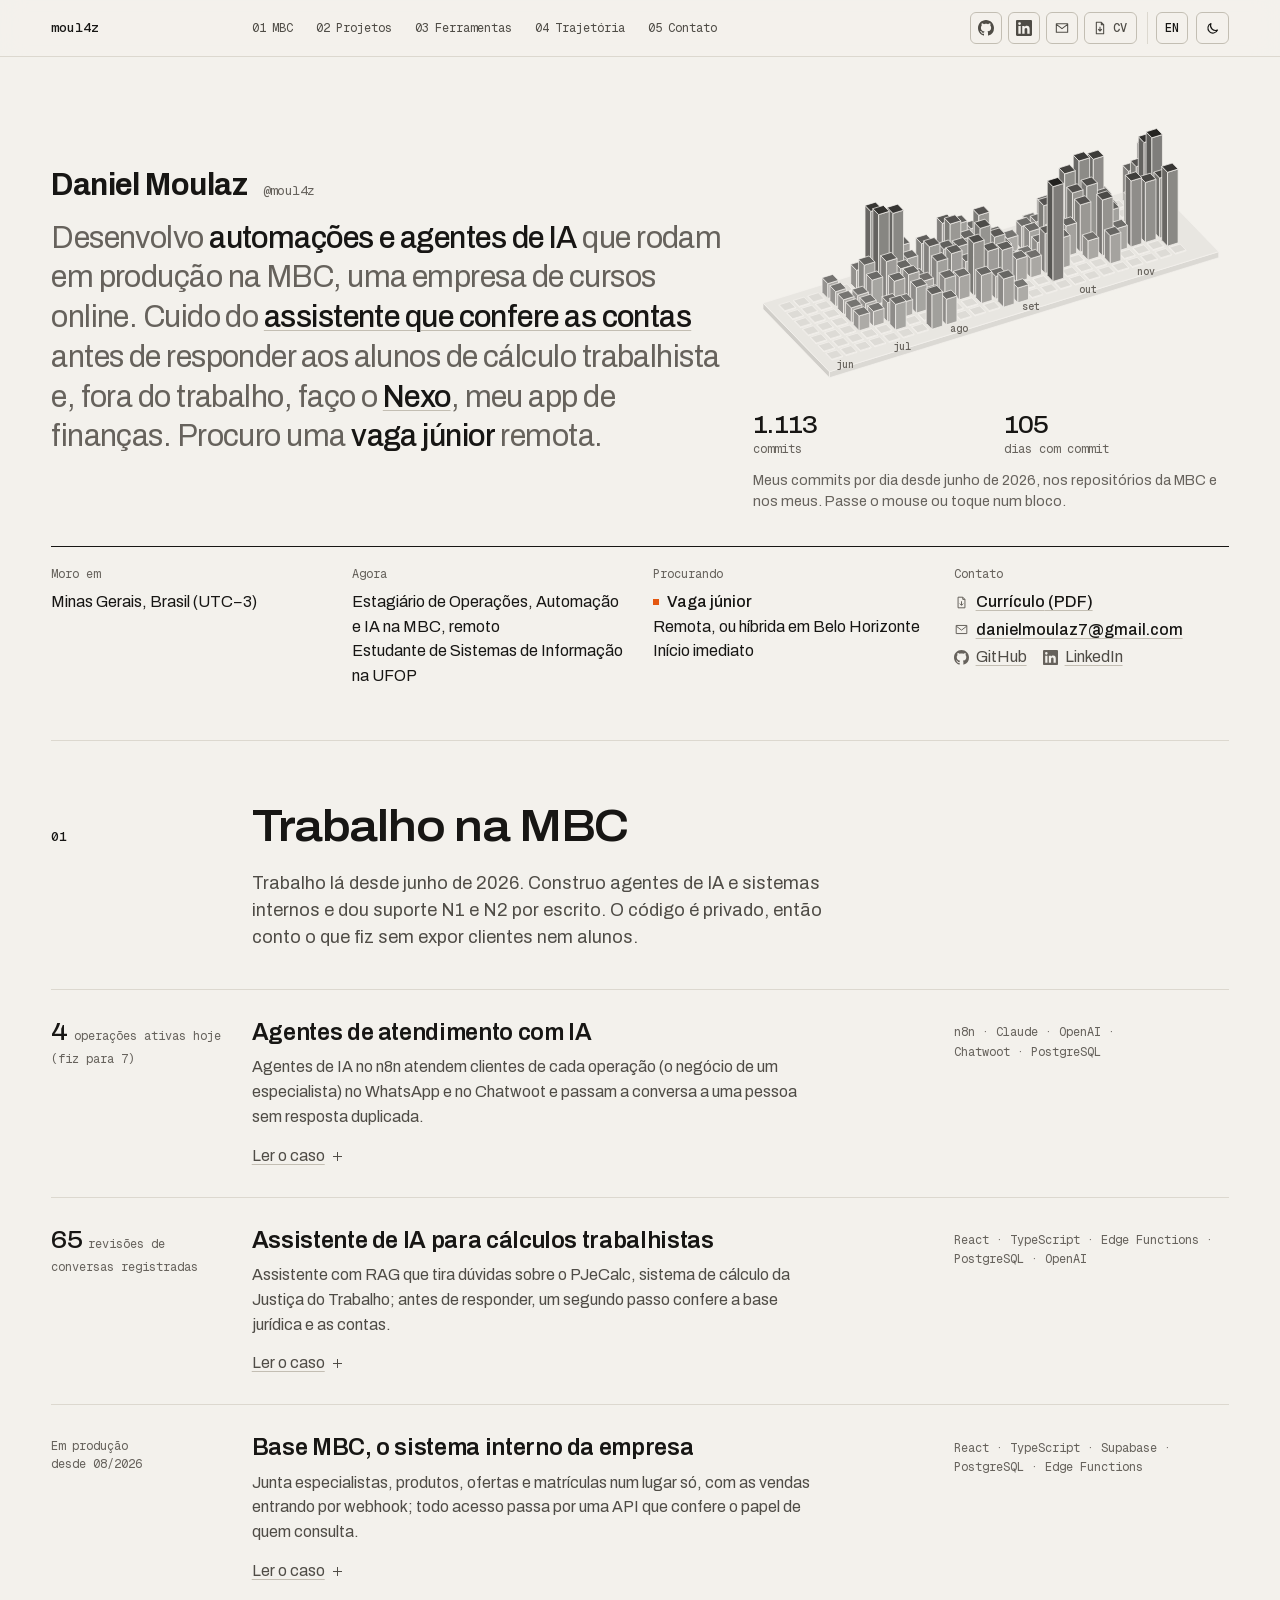
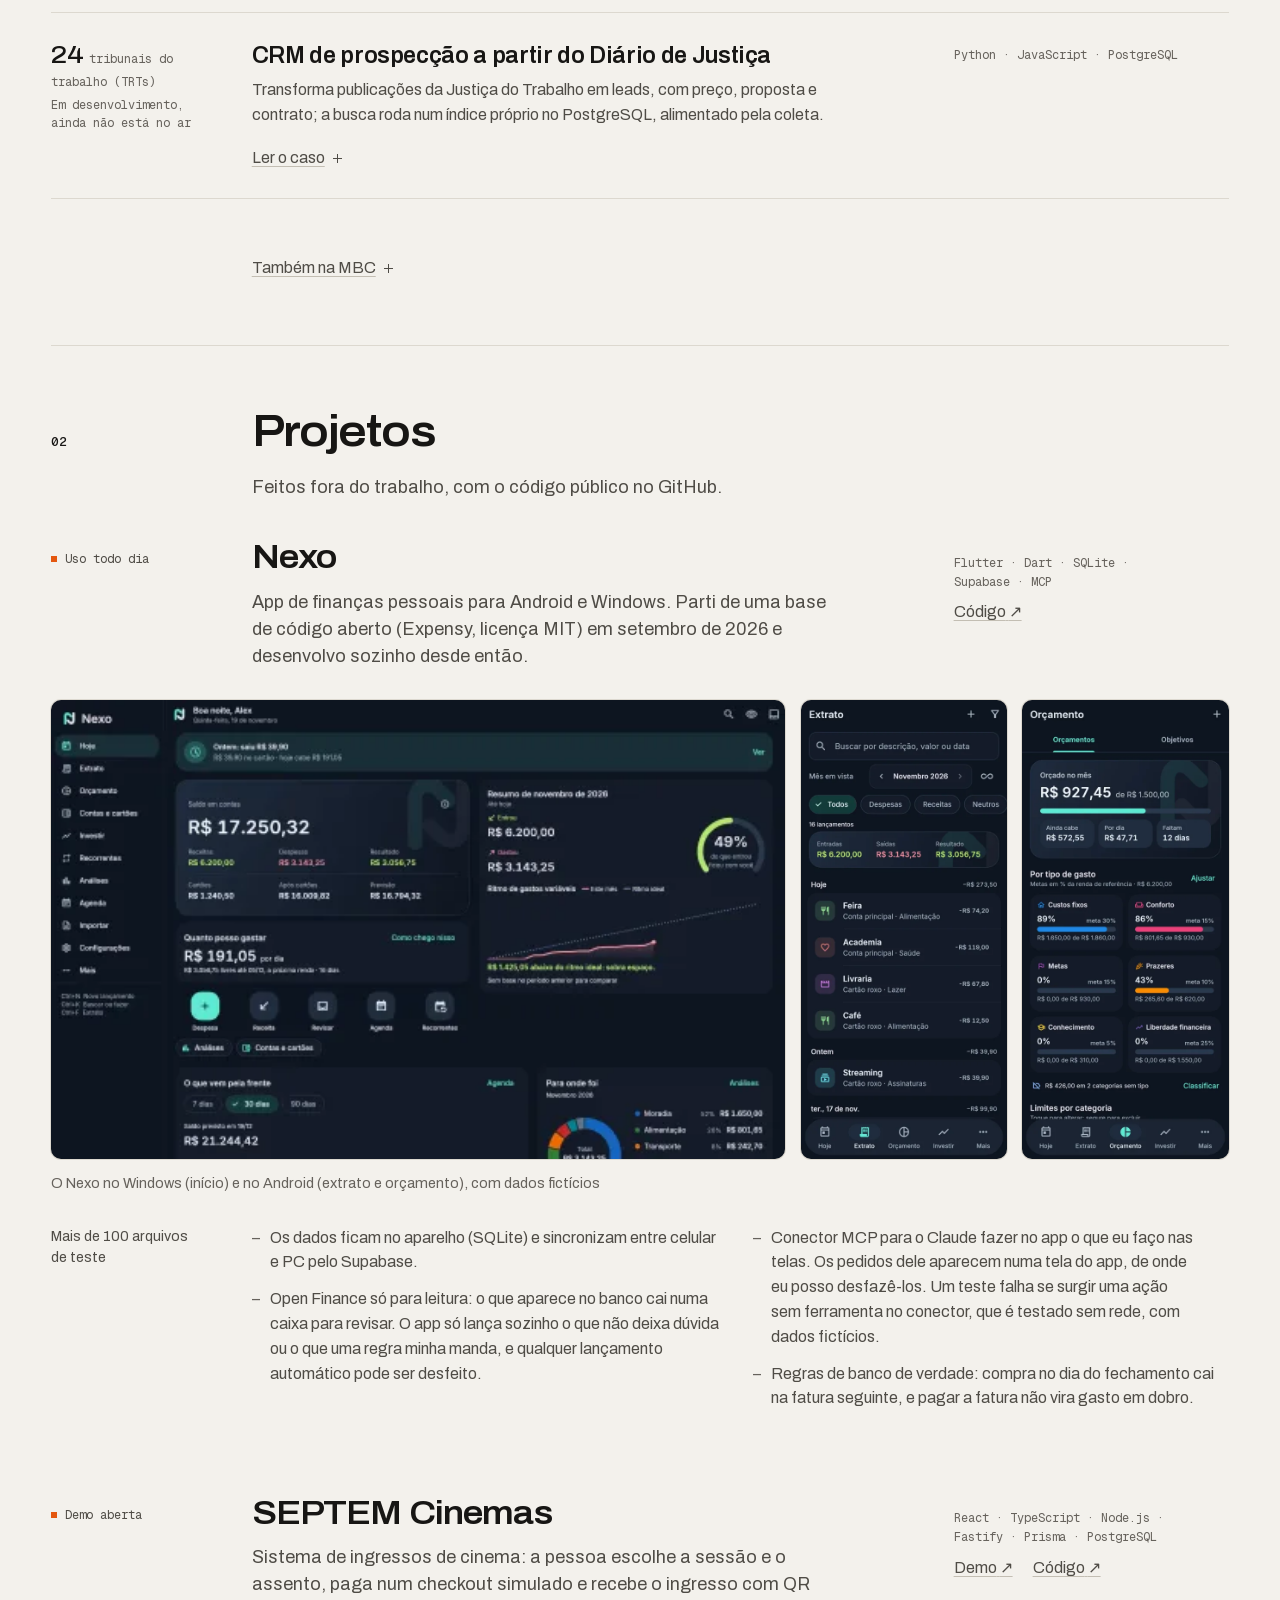
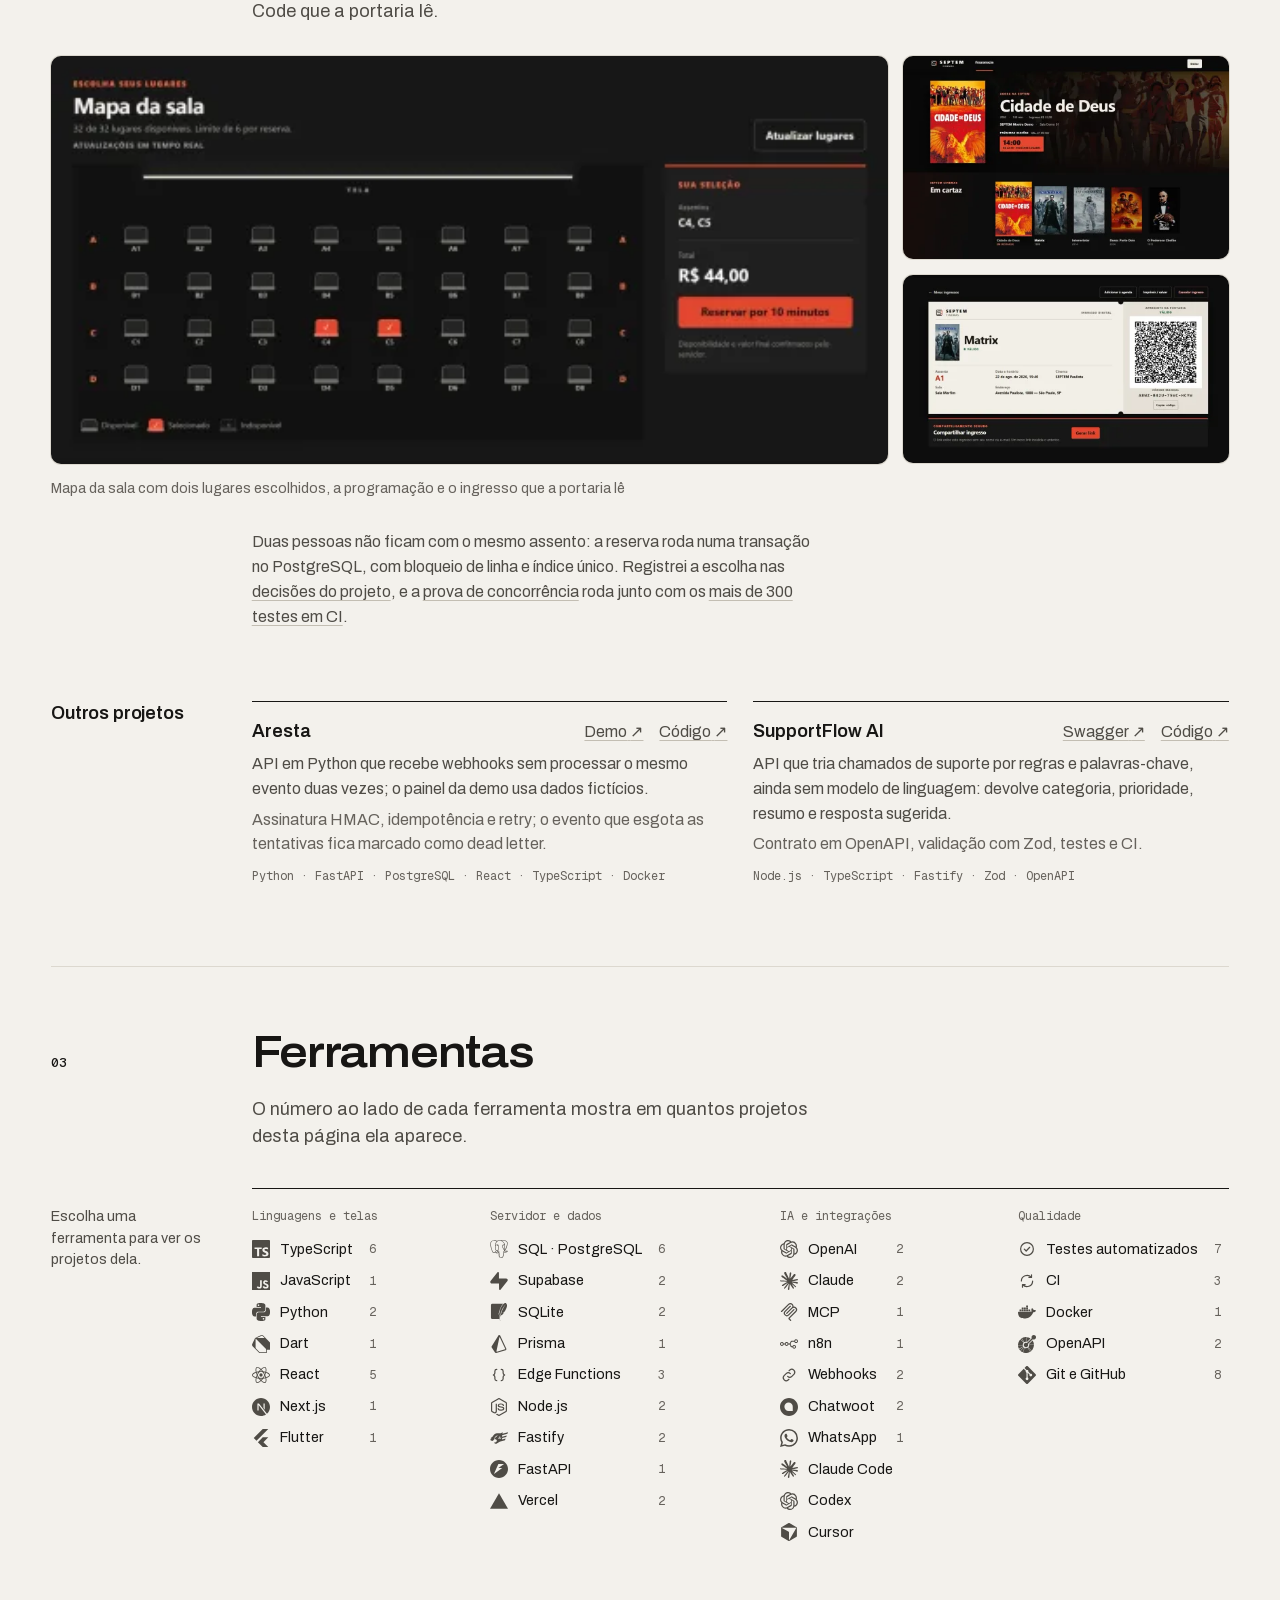
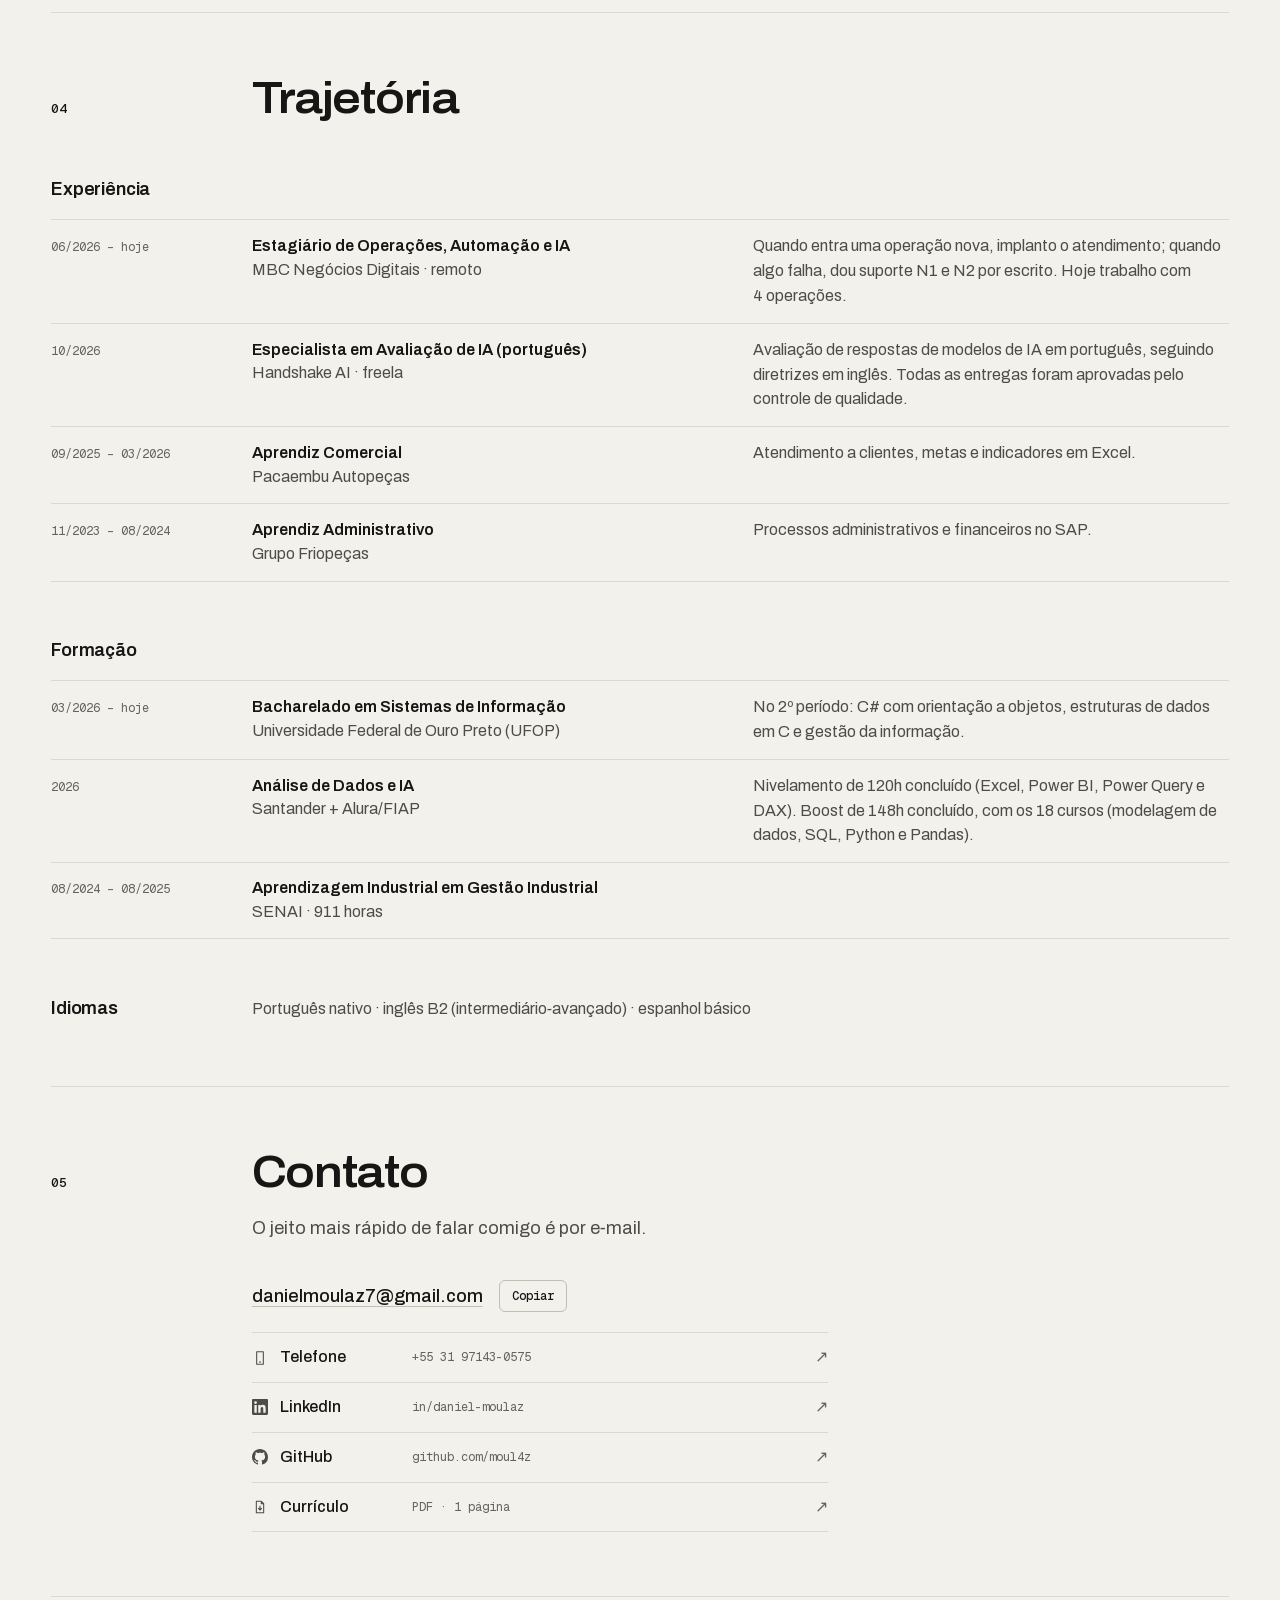
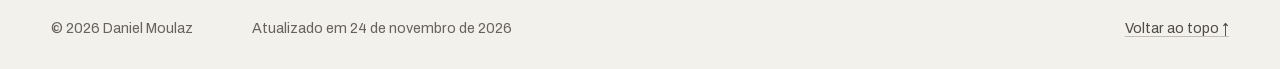
==== commit ea59040e: "Publica o site (24/11/2026)" ====
--- a/index.html
+++ b/index.html
@@ -1 +1 @@
-<!DOCTYPE html><!--fc739de0ab5d_2f0db8bd--><html lang="pt-BR" class="__variable_7347c0 __variable_d19bea"><head><meta charSet="utf-8"/><meta name="viewport" content="width=device-width, initial-scale=1"/><link rel="stylesheet" href="/_next/static/css/56b8f642a0ffb2f8.css" data-precedence="next"/><link rel="preload" as="font" type="font/woff2" crossorigin="" href="/_next/static/media/c214ffb7f5362987-s.p.woff2"/><link rel="preload" as="font" type="font/woff2" crossorigin="" href="/_next/static/media/7d4881bb7e1bf84d.p.woff2"/><link rel="preload" as="script" fetchPriority="low" href="/_next/static/chunks/webpack-fd6b990aac46a47f.js"/><script src="/_next/static/chunks/4bd1b696-c023c6e3521b1417.js" async=""></script><script src="/_next/static/chunks/255-0e5ac6cd71b0e266.js" async=""></script><script src="/_next/static/chunks/main-app-9e2adcb4d07cd08f.js" async=""></script><script src="/_next/static/chunks/323-b2046b045be9ed19.js" async=""></script><script src="/_next/static/chunks/app/(pt)/page-cac48124f5d4a84e.js" async=""></script><meta name="theme-color" media="(prefers-color-scheme: light)" content="#f3f1ec"/><meta name="theme-color" media="(prefers-color-scheme: dark)" content="#0f0f0e"/><title>Daniel Moulaz · Desenvolvedor de automações e agentes de IA</title><meta name="description" content="Desenvolvo automações e agentes de IA com n8n, Claude e OpenAI, em produção na MBC. Procuro uma vaga júnior remota. Estudo Sistemas de Informação na UFOP."/><link rel="canonical" href="https://moulaz.dev/"/><link rel="alternate" hrefLang="pt-BR" href="https://moulaz.dev/"/><link rel="alternate" hrefLang="en" href="https://moulaz.dev/en/"/><link rel="alternate" hrefLang="x-default" href="https://moulaz.dev/en/"/><meta property="og:title" content="Daniel Moulaz · Desenvolvedor de automações e agentes de IA"/><meta property="og:description" content="Desenvolvo automações e agentes de IA com n8n, Claude e OpenAI, em produção na MBC. Procuro uma vaga júnior remota. Estudo Sistemas de Informação na UFOP."/><meta property="og:url" content="https://moulaz.dev/"/><meta property="og:site_name" content="moulaz.dev"/><meta property="og:locale" content="pt_BR"/><meta property="og:image" content="https://moulaz.dev/og-pt.png"/><meta property="og:image:width" content="1200"/><meta property="og:image:height" content="630"/><meta property="og:image:type" content="image/png"/><meta property="og:image:alt" content="Daniel Moulaz, desenvolvedor de automações e agentes de IA. moulaz.dev"/><meta property="og:locale:alternate" content="en_US"/><meta property="og:type" content="website"/><meta name="twitter:card" content="summary_large_image"/><meta name="twitter:title" content="Daniel Moulaz · Desenvolvedor de automações e agentes de IA"/><meta name="twitter:description" content="Desenvolvo automações e agentes de IA com n8n, Claude e OpenAI, em produção na MBC. Procuro uma vaga júnior remota. Estudo Sistemas de Informação na UFOP."/><meta name="twitter:image" content="https://moulaz.dev/og-pt.png"/><meta name="twitter:image:alt" content="Daniel Moulaz, desenvolvedor de automações e agentes de IA. moulaz.dev"/><link rel="icon" href="/icon.svg" type="image/svg+xml"/><link rel="icon" href="/icon-192.png" sizes="192x192" type="image/png"/><link rel="icon" href="/favicon.ico" sizes="48x48"/><link rel="apple-touch-icon" href="/apple-touch-icon.png"/><script>document.documentElement.classList.add("js");try{var t=localStorage.getItem("theme");if(t==="light"||t==="dark")document.documentElement.dataset.theme=t}catch(e){}(function(d){var c={light:"#f3f1ec",dark:"#0f0f0e"};function s(){var v=c[d.dataset.theme],m=document.getElementById("theme-color");if(!v){if(m)m.remove();return}if(!m){m=document.createElement("meta");m.name="theme-color";m.id="theme-color";document.head.prepend(m)}m.content=v}s();new MutationObserver(s).observe(d,{attributes:true,attributeFilter:["data-theme"]})})(document.documentElement);</script><script src="/_next/static/chunks/polyfills-42372ed130431b0a.js" noModule=""></script></head><body><div hidden=""><!--$--><!--/$--></div><script type="application/ld+json">{"@context":"https://schema.org","@graph":[{"@type":"ProfilePage","@id":"https://moulaz.dev/#page","url":"https://moulaz.dev/","name":"Daniel Moulaz · Desenvolvedor de automações e agentes de IA","inLanguage":"pt-BR","isPartOf":{"@id":"https://moulaz.dev/#site"},"dateCreated":"2026-11-19","dateModified":"2026-11-21","mainEntity":{"@id":"https://moulaz.dev/#daniel"}},{"@type":"Person","@id":"https://moulaz.dev/#daniel","name":"Daniel Moulaz","alternateName":"moul4z","url":"https://moulaz.dev/","description":"Desenvolvo automações e agentes de IA com n8n, Claude e OpenAI, em produção na MBC. Procuro uma vaga júnior remota. Estudo Sistemas de Informação na UFOP.","jobTitle":"Estagiário de Operações, Automação e IA","worksFor":{"@type":"Organization","name":"MBC Negócios Digitais"},"address":{"@type":"PostalAddress","addressRegion":"MG","addressCountry":"BR"},"email":"mailto:danielmoulaz7@gmail.com","knowsLanguage":["pt-BR","en","es"],"sameAs":["https://www.linkedin.com/in/daniel-moulaz","https://github.com/moul4z"]},{"@type":"WebSite","@id":"https://moulaz.dev/#site","url":"https://moulaz.dev/","name":"Daniel Moulaz","alternateName":"moulaz.dev","inLanguage":["pt-BR","en"]}]}</script><a class="skip-link" href="#conteudo">Pular para o conteúdo</a><span id="nova-aba" hidden="">abre em nova aba</span><header class="top"><div class="wrap g top-in"><a href="/" class="brand">moul4z</a><nav class="nav" aria-label="Seções"><a href="#trabalho"><span class="nav-n" aria-hidden="true">01</span>MBC</a><a href="#projetos"><span class="nav-n" aria-hidden="true">02</span>Projetos</a><a href="#ferramentas"><span class="nav-n" aria-hidden="true">03</span>Ferramentas</a><a href="#trajetoria"><span class="nav-n" aria-hidden="true">04</span>Trajetória</a><a href="#contato"><span class="nav-n" aria-hidden="true">05</span>Contato</a></nav><div class="tools"><span class="quick"><a href="https://github.com/moul4z" class="icon-btn ico-btn" aria-label="GitHub" title="GitHub" target="_blank" rel="noopener" aria-describedby="nova-aba"><svg class="ico" width="16" height="16" viewBox="0 0 16 16" aria-hidden="true" focusable="false" fill="currentColor" stroke-linejoin="round"><path d="M8 0C3.58 0 0 3.58 0 8c0 3.54 2.29 6.53 5.47 7.59.4.07.55-.17.55-.38 0-.19-.01-.82-.01-1.49-2.01.37-2.53-.49-2.69-.94-.09-.23-.48-.94-.82-1.13-.28-.15-.68-.52-.01-.53.63-.01 1.08.58 1.23.82.72 1.21 1.87.87 2.33.66.07-.52.28-.87.51-1.07-1.78-.2-3.64-.89-3.64-3.95 0-.87.31-1.59.82-2.15-.08-.2-.36-1.02.08-2.12 0 0 .67-.21 2.2.82.64-.18 1.32-.27 2-.27.68 0 1.36.09 2 .27 1.53-1.04 2.2-.82 2.2-.82.44 1.1.16 1.92.08 2.12.51.56.82 1.27.82 2.15 0 3.07-1.87 3.75-3.65 3.95.29.25.54.73.54 1.48 0 1.07-.01 1.93-.01 2.2 0 .21.15.46.55.38A8.013 8.013 0 0016 8c0-4.42-3.58-8-8-8z"></path></svg></a><a href="https://www.linkedin.com/in/daniel-moulaz" class="icon-btn ico-btn" aria-label="LinkedIn" title="LinkedIn" target="_blank" rel="noopener" aria-describedby="nova-aba"><svg class="ico" width="16" height="16" viewBox="0 0 24 24" aria-hidden="true" focusable="false" fill="currentColor" stroke-linejoin="round"><path d="M20.45 20.45h-3.55v-5.57c0-1.33-.03-3.04-1.85-3.04-1.85 0-2.14 1.45-2.14 2.94v5.67H9.35V9h3.41v1.56h.05c.48-.9 1.64-1.85 3.37-1.85 3.6 0 4.27 2.37 4.27 5.46v6.28zM5.34 7.43a2.06 2.06 0 1 1 0-4.13 2.06 2.06 0 0 1 0 4.13zM7.12 20.45H3.56V9h3.56v11.45zM22.22 0H1.77C.79 0 0 .77 0 1.73v20.54C0 23.23.79 24 1.77 24h20.45c.98 0 1.78-.77 1.78-1.73V1.73C24 .77 23.2 0 22.22 0z"></path></svg></a><a class="icon-btn ico-btn" href="mailto:danielmoulaz7@gmail.com" aria-label="E-mail: danielmoulaz7@gmail.com" title="danielmoulaz7@gmail.com"><svg class="ico" width="16" height="16" viewBox="0 0 24 24" aria-hidden="true" focusable="false" fill="none" stroke="currentColor" stroke-width="1.6" stroke-linejoin="round"><path d="M3.5 5.5h17v13h-17z M3.5 6.5 12 13l8.5-6.5"></path></svg></a><a href="/daniel-moulaz-curriculo.pdf" class="icon-btn cv-btn" aria-label="CV: Currículo (PDF)" title="CV: Currículo (PDF)" target="_blank" rel="noopener" aria-describedby="nova-aba"><svg class="ico" width="16" height="16" viewBox="0 0 24 24" aria-hidden="true" focusable="false" fill="none" stroke="currentColor" stroke-width="1.6" stroke-linejoin="round"><path d="M14 3.5H6.5v17h11V7z M14 3.5V7h3.5 M12 10v6.5 M9.25 13.75 12 16.5l2.75-2.75"></path></svg><span class="cv-short">CV</span></a></span><a class="icon-btn" href="/en/" hrefLang="en" lang="en" aria-label="EN: English version">EN</a><button type="button" class="icon-btn theme-btn" aria-label="Trocar entre tema claro e escuro" title="Trocar entre tema claro e escuro"><svg class="moon" viewBox="0 0 24 24" width="15" height="15" aria-hidden="true"><path fill="none" stroke="currentColor" stroke-width="1.8" stroke-linejoin="round" d="M20 14.5A8 8 0 0 1 9.5 4a8 8 0 1 0 10.5 10.5Z"></path></svg><svg class="sun" viewBox="0 0 24 24" width="15" height="15" aria-hidden="true"><g fill="none" stroke="currentColor" stroke-width="1.8" stroke-linecap="round"><circle cx="12" cy="12" r="4.2"></circle><path d="M12 2.5v2.2M12 19.3v2.2M4.6 4.6l1.6 1.6M17.8 17.8l1.6 1.6M2.5 12h2.2M19.3 12h2.2M4.6 19.4l1.6-1.6M17.8 6.2l1.6-1.6"></path></g></svg></button></div></div></header><main id="conteudo" class="wrap" tabindex="-1"><section class="hero g" aria-labelledby="hero-name"><div class="hero-text"><h1 id="hero-name" class="name">Daniel Moulaz<!-- --> <span class="handle">@moul4z</span></h1><p class="statement">Desenvolvo <strong>automações e agentes de IA</strong> que rodam em produção na MBC, uma empresa de cursos online. Cuido do <a href="#assistente" class="tlink"><strong>assistente que confere as contas</strong></a> antes de responder aos alunos de cálculo trabalhista e, fora do trabalho, faço o <a href="#nexo" class="tlink"><strong>Nexo</strong></a>, meu app de finanças. Procuro uma <strong>vaga júnior</strong> remota.</p></div><figure class="sky"><div class="sky-stage"><canvas role="img" aria-label="Gráfico em 3D dos meus commits por dia desde junho de 2026, um bloco por dia, mais alto quanto mais commits."></canvas><p class="sky-tip" aria-hidden="true" hidden=""></p></div><figcaption><dl class="sky-stats"><div><dt>commits</dt><dd>1.109</dd></div><div><dt>dias com commit</dt><dd>104</dd></div></dl><p>Meus commits por dia desde junho de 2026, nos repositórios da MBC e nos meus. Passe o mouse ou toque num bloco.</p></figcaption></figure><dl class="facts"><div><dt>Moro em</dt><dd>Minas Gerais, Brasil (UTC−3)</dd></div><div><dt>Agora</dt><dd><span class="line">Estagiário de Operações, Automação e IA na MBC, remoto</span><span class="line">Estudante de Sistemas de Informação na UFOP</span></dd></div><div><dt>Procurando</dt><dd><span class="line seeking"><span class="led" aria-hidden="true"></span>Vaga júnior</span><span class="line">Remota, ou híbrida em Belo Horizonte</span><span class="line">Início imediato</span></dd></div><div><dt>Contato</dt><dd><span class="line"><a href="/daniel-moulaz-curriculo.pdf" class="mlink strong with-ico" target="_blank" rel="noopener" aria-describedby="nova-aba"><svg class="ico" width="15" height="15" viewBox="0 0 24 24" aria-hidden="true" focusable="false" fill="none" stroke="currentColor" stroke-width="1.6" stroke-linejoin="round"><path d="M14 3.5H6.5v17h11V7z M14 3.5V7h3.5 M12 10v6.5 M9.25 13.75 12 16.5l2.75-2.75"></path></svg><span>Currículo<!-- --> (PDF)</span></a></span><span class="line"><a class="mlink strong with-ico nowrap" href="mailto:danielmoulaz7@gmail.com"><svg class="ico" width="15" height="15" viewBox="0 0 24 24" aria-hidden="true" focusable="false" fill="none" stroke="currentColor" stroke-width="1.6" stroke-linejoin="round"><path d="M3.5 5.5h17v13h-17z M3.5 6.5 12 13l8.5-6.5"></path></svg><span>danielmoulaz7@gmail.com</span></a></span><span class="line links-inline"><a href="https://github.com/moul4z" class="mlink with-ico" target="_blank" rel="noopener" aria-describedby="nova-aba"><svg class="ico" width="15" height="15" viewBox="0 0 16 16" aria-hidden="true" focusable="false" fill="currentColor" stroke-linejoin="round"><path d="M8 0C3.58 0 0 3.58 0 8c0 3.54 2.29 6.53 5.47 7.59.4.07.55-.17.55-.38 0-.19-.01-.82-.01-1.49-2.01.37-2.53-.49-2.69-.94-.09-.23-.48-.94-.82-1.13-.28-.15-.68-.52-.01-.53.63-.01 1.08.58 1.23.82.72 1.21 1.87.87 2.33.66.07-.52.28-.87.51-1.07-1.78-.2-3.64-.89-3.64-3.95 0-.87.31-1.59.82-2.15-.08-.2-.36-1.02.08-2.12 0 0 .67-.21 2.2.82.64-.18 1.32-.27 2-.27.68 0 1.36.09 2 .27 1.53-1.04 2.2-.82 2.2-.82.44 1.1.16 1.92.08 2.12.51.56.82 1.27.82 2.15 0 3.07-1.87 3.75-3.65 3.95.29.25.54.73.54 1.48 0 1.07-.01 1.93-.01 2.2 0 .21.15.46.55.38A8.013 8.013 0 0016 8c0-4.42-3.58-8-8-8z"></path></svg><span>GitHub</span></a><a href="https://www.linkedin.com/in/daniel-moulaz" class="mlink with-ico" target="_blank" rel="noopener" aria-describedby="nova-aba"><svg class="ico" width="15" height="15" viewBox="0 0 24 24" aria-hidden="true" focusable="false" fill="currentColor" stroke-linejoin="round"><path d="M20.45 20.45h-3.55v-5.57c0-1.33-.03-3.04-1.85-3.04-1.85 0-2.14 1.45-2.14 2.94v5.67H9.35V9h3.41v1.56h.05c.48-.9 1.64-1.85 3.37-1.85 3.6 0 4.27 2.37 4.27 5.46v6.28zM5.34 7.43a2.06 2.06 0 1 1 0-4.13 2.06 2.06 0 0 1 0 4.13zM7.12 20.45H3.56V9h3.56v11.45zM22.22 0H1.77C.79 0 0 .77 0 1.73v20.54C0 23.23.79 24 1.77 24h20.45c.98 0 1.78-.77 1.78-1.73V1.73C24 .77 23.2 0 22.22 0z"></path></svg><span>LinkedIn</span></a></span></dd></div></dl></section><section id="trabalho" class="sec" aria-labelledby="trabalho-t"><header class="g sec-head" data-reveal="true"><p class="sec-n" aria-hidden="true">01</p><div class="sec-t"><h2 id="trabalho-t">Trabalho na MBC</h2><p class="lead">Trabalho lá desde junho de 2026. Construo agentes de IA e sistemas internos e dou suporte N1 e N2 por escrito. O código é privado, então conto o que fiz sem expor clientes nem alunos.</p></div></header><ol class="cases hover-list" data-reveal="true"><li id="agentes" class="case g"><p class="datum"><span class="datum-n">4</span><span class="datum-l">operações ativas hoje (fiz para 7)</span></p><div class="c"><h3>Agentes de atendimento com IA</h3><p class="sum">Agentes de IA no n8n atendem clientes de cada operação (o negócio de um especialista) no WhatsApp e no Chatwoot e passam a conversa a uma pessoa sem resposta duplicada.</p></div><p class="x stack">n8n · Claude · OpenAI · Chatwoot · PostgreSQL</p><details class="case-more"><summary>Ler o caso<span class="sr-only">: <!-- -->Agentes de atendimento com IA</span><span class="plus" aria-hidden="true"></span></summary><dl class="case-body"><div><dt>O problema</dt><dd>O suporte humano respondia às mesmas dúvidas todos os dias, em cada operação da MBC, pelo WhatsApp e pelo Chatwoot (a central de atendimento).</dd></div><div><dt>O que eu fiz</dt><dd><p>Construí e mantenho os agentes, a base de conhecimento e a curadoria.</p><ul><li>Agentes no n8n com Claude e OpenAI, ligados ao WhatsApp e ao Chatwoot.</li><li>Base de conhecimento feita com as respostas reais do suporte humano.</li><li>Passagem para atendente humano sem resposta duplicada.</li><li>Central de curadoria (Vercel + Postgres): um fluxo acha perguntas novas nas conversas, e o time aprova antes de elas entrarem na base.</li></ul></dd></div><div><dt>A parte difícil</dt><dd>Quando o atendente assume a conversa, o agente tem que parar na hora, sem mandar mais nada e sem deixar o cliente sem resposta.</dd></div><div><dt>Resultado</dt><dd class="result">Fiz os agentes para 7 operações. Algumas saíram da MBC depois, e hoje 4 seguem ativas, com passagem para humano. Nada novo entra na base sem o time aprovar.</dd></div></dl></details></li><li id="assistente" class="case g"><p class="datum"><span class="datum-n">65</span><span class="datum-l">revisões de conversas registradas</span></p><div class="c"><h3>Assistente de IA para cálculos trabalhistas</h3><p class="sum">Assistente com RAG que tira dúvidas sobre o PJeCalc, sistema de cálculo da Justiça do Trabalho; antes de responder, um segundo passo confere a base jurídica e as contas.</p></div><p class="x stack">React · TypeScript · Edge Functions · PostgreSQL · OpenAI</p><details class="case-more"><summary>Ler o caso<span class="sr-only">: <!-- -->Assistente de IA para cálculos trabalhistas</span><span class="plus" aria-hidden="true"></span></summary><dl class="case-body"><div><dt>O problema</dt><dd>Alunos de um curso de cálculos trabalhistas travam no PJeCalc e em trechos da sentença, muitas vezes fora do horário do suporte. Aqui, resposta errada vira cálculo errado num processo.</dd></div><div><dt>O que eu fiz</dt><dd><p>Sou o responsável pelo projeto desde julho de 2026: mais de 300 commits e mais de 70 pull requests, na versão 9.5.</p><ul><li>Migração do protótipo em Python/FastAPI para React, Edge Functions em TypeScript e PostgreSQL.</li><li>Resposta em duas etapas: um rascunho e um revisor que confere a base jurídica e devolve uma aprovação estruturada.</li><li>Leitura de PDF e de print de sentença, com um modo próprio para analisar a decisão.</li><li>Checagem automática das contas que aparecem na resposta.</li><li>Acesso só para alunos: login por link ou código no e-mail, conferido com a lista de alunos sincronizada da área de membros.</li><li>Teste de regressão a cada versão e 65 revisões de conversas registradas. Já peguei uma regressão em que o assistente lia “honorários” como o preço do curso.</li></ul></dd></div><div><dt>A parte difícil</dt><dd>O custo por resposta precisava cair sem a qualidade cair junto. Medi que só 14% do prompt era reaproveitado em cache, porque a parte fixa vinha misturada com o contexto de cada pergunta. Reorganizei o prompt com a parte fixa primeiro, e o revisor passou a apenas aprovar o rascunho quando ele já está certo, em vez de reescrever a resposta inteira.</dd></div><div><dt>Resultado</dt><dd class="result">Em produção para os alunos, com o custo de cada resposta medido (cerca de US$ 0,04 na revisão de agosto) e cada correção registrada numa versão.</dd></div></dl></details></li><li id="base" class="case g"><p class="datum"><span class="datum-s">Em produção desde 08/2026</span></p><div class="c"><h3>Base MBC, o sistema interno da empresa</h3><p class="sum">Junta especialistas, produtos, ofertas e matrículas num lugar só, com as vendas entrando por webhook; todo acesso passa por uma API que confere o papel de quem consulta.</p></div><p class="x stack">React · TypeScript · Supabase · PostgreSQL · Edge Functions</p><details class="case-more"><summary>Ler o caso<span class="sr-only">: <!-- -->Base MBC, o sistema interno da empresa</span><span class="plus" aria-hidden="true"></span></summary><dl class="case-body"><div><dt>O problema</dt><dd>Os dados de venda, de acesso e de suporte de cada operação ficavam em plataformas diferentes, e qualquer relatório era montado à mão.</dd></div><div><dt>O que eu fiz</dt><dd><p>Fiz a maior parte do sistema entre agosto e outubro de 2026.</p><ul><li>Vendas da Guru e da TMB (plataformas de pagamento) entram por webhook e viram matrícula por funções no próprio banco de dados.</li><li>Sincronização dos acessos com a área de membros (Curseduca).</li><li>Painel de suporte com dados do Chatwoot: satisfação (CSAT) e tempo até a primeira resposta, recalculados todo dia.</li><li>Matriz de permissões por papel, coberta por testes, e dados pessoais cortados conforme o papel de quem consulta.</li></ul></dd></div><div><dt>A parte difícil</dt><dd>Ninguém pode ver mais do que deve. Por isso o navegador não lê nenhuma tabela direto: todas têm a segurança em nível de linha (RLS) ligada e nenhuma política, o que bloqueia tudo por padrão. Todo acesso passa por uma API que confere o login, se a pessoa é da equipe e se o papel dela permite aquilo. Tirar o acesso de alguém vale já na requisição seguinte.</dd></div><div><dt>Resultado</dt><dd class="result">Em produção desde agosto de 2026. Antes de cada publicação, a verificação roda tipos, lint, testes, build e uma varredura de segredos.</dd></div></dl></details></li><li id="prospeccao" class="case g"><p class="datum"><span class="datum-n">24</span><span class="datum-l">tribunais do trabalho (TRTs)</span><span class="datum-s">Em desenvolvimento, ainda não está no ar</span></p><div class="c"><h3>CRM de prospecção a partir do Diário de Justiça</h3><p class="sum">Transforma publicações da Justiça do Trabalho em leads, com preço, proposta e contrato; a busca roda num índice próprio no PostgreSQL, alimentado pela coleta.</p></div><p class="x stack">Python · JavaScript · PostgreSQL</p><details class="case-more"><summary>Ler o caso<span class="sr-only">: <!-- -->CRM de prospecção a partir do Diário de Justiça</span><span class="plus" aria-hidden="true"></span></summary><dl class="case-body"><div><dt>O problema</dt><dd>Os alunos prospectam escritórios de advocacia, mas a informação está espalhada nas publicações diárias de 24 tribunais do trabalho, e o resto fica em planilhas e ferramentas soltas.</dd></div><div><dt>O que eu fiz</dt><dd><p>Desenvolvi a maior parte (101 de 150 commits), junto com mais uma pessoa do time.</p><ul><li>Coleta diária das publicações de 24 tribunais do trabalho, com um índice próprio no PostgreSQL para a busca ser interativa.</li><li>Leads ligados a pessoas e escritórios pela OAB e pelo CNPJ, com quadro Kanban e o Google Maps como segunda fonte.</li><li>Preço, proposta e contrato feitos dentro de cada lead.</li><li>Login por link no e-mail.</li></ul></dd></div><div><dt>A parte difícil</dt><dd>A API pública só responde por tribunal, por dia e por frase, com limite de 1.000 itens. Uma busca ao vivo viraria dezenas de chamadas, então separei as duas coisas: a coleta roda em lote e grava num índice próprio, onde a busca é interativa.</dd></div><div><dt>Resultado</dt><dd class="result">Em desenvolvimento. Cada fase entra com a sua bateria de testes, hoje 1.620 verificações, e teste de mutação nas regras críticas.</dd></div></dl></details></li></ol><div class="g also-row" data-reveal="true"><details class="c also-more"><summary>Também na MBC<span class="plus" aria-hidden="true"></span></summary><ul class="also-list"><li>Dou suporte N1 e N2 por escrito e investigo falhas de acesso por logs, payloads e SQL.</li><li>Implanto o suporte das operações novas: Chatwoot, WhatsApp, tags, tickets e agente de IA.</li><li>Ligo 5 plataformas de pagamento à área de membros por n8n e webhooks; se a leitura falha, o acesso não cai.</li><li>Faço sistemas internos em React e Supabase, como o liberador de bônus que 4 operações usam.</li><li>Em lançamentos, automatizo a captação em grupos de WhatsApp, os lembretes das lives e a liberação do produto.</li></ul></details></div></section><section id="projetos" class="sec" aria-labelledby="projetos-t"><header class="g sec-head" data-reveal="true"><p class="sec-n" aria-hidden="true">02</p><div class="sec-t"><h2 id="projetos-t">Projetos</h2><p class="lead">Feitos fora do trabalho, com o código público no GitHub.</p></div></header><article id="nexo" class="feature" aria-label="Nexo"><div class="g feat-head" data-reveal="true"><p class="state"><span class="led" aria-hidden="true"></span>Uso todo dia</p><div class="c"><h3 class="feature-name">Nexo</h3><p class="feature-sum">App de finanças pessoais para Android e Windows. Parti de uma base de código aberto (Expensy, licença MIT) em setembro de 2026 e desenvolvo sozinho desde então.</p></div><div class="x"><p class="stack">Flutter · Dart · SQLite · Supabase · MCP</p><p class="links"><a href="https://github.com/moul4z/Nexo" class="mlink" target="_blank" rel="noopener" aria-describedby="nova-aba">Código<span class="sr-only">: <!-- -->Nexo</span> <span aria-hidden="true">↗</span></a></p></div></div><div data-reveal="true"><figure class="gallery"><div class="shots-row" style="grid-template-columns:minmax(0, 1.600fr) minmax(0, 0.450fr) minmax(0, 0.450fr)"><button type="button" class="shot" aria-label="Ampliar: Tela inicial do Nexo no Windows: saldo em contas, quanto posso gastar por dia, resumo do mês e ritmo de gastos, com dados fictícios"><img src="/img/nexo-desktop.webp" srcSet="/img/nexo-desktop-480.webp 480w, /img/nexo-desktop-600.webp 600w, /img/nexo-desktop-960.webp 960w, /img/nexo-desktop-1200.webp 1200w, /img/nexo-desktop.webp 1440w" sizes="(max-width: 720px) calc(100vw - 40px), (max-width: 1440px) calc((100vw - 40px) * 0.640), calc(1312px * 0.640)" width="1440" height="900" alt="" loading="lazy" decoding="async"/><span class="shot-hint" aria-hidden="true">Ampliar<svg viewBox="0 0 12 12" width="11" height="11" aria-hidden="true"><path d="M7 1h4v4M5 11H1V7M11 1 7.2 4.8M1 11l3.8-3.8" fill="none" stroke="currentColor" stroke-width="1.3"></path></svg></span></button><button type="button" class="shot tall" aria-label="Ampliar: Extrato do Nexo no Android, com busca, filtros e os lançamentos do dia por categoria, com dados fictícios"><img src="/img/nexo-extrato.webp" srcSet="/img/nexo-extrato-480.webp 480w, /img/nexo-extrato-600.webp 600w, /img/nexo-extrato.webp 824w" sizes="(max-width: 720px) calc((100vw - 50px) / 2), (max-width: 1440px) calc((100vw - 40px) * 0.180), calc(1312px * 0.180)" width="824" height="1830" alt="" loading="lazy" decoding="async"/><span class="shot-hint" aria-hidden="true">Ampliar<svg viewBox="0 0 12 12" width="11" height="11" aria-hidden="true"><path d="M7 1h4v4M5 11H1V7M11 1 7.2 4.8M1 11l3.8-3.8" fill="none" stroke="currentColor" stroke-width="1.3"></path></svg></span></button><button type="button" class="shot tall" aria-label="Ampliar: Orçamento do Nexo no Android: quanto foi orçado no mês, quanto ainda cabe por dia e metas por tipo de gasto, com dados fictícios"><img src="/img/nexo-orcamento.webp" srcSet="/img/nexo-orcamento-480.webp 480w, /img/nexo-orcamento-600.webp 600w, /img/nexo-orcamento.webp 824w" sizes="(max-width: 720px) calc((100vw - 50px) / 2), (max-width: 1440px) calc((100vw - 40px) * 0.180), calc(1312px * 0.180)" width="824" height="1830" alt="" loading="lazy" decoding="async"/><span class="shot-hint" aria-hidden="true">Ampliar<svg viewBox="0 0 12 12" width="11" height="11" aria-hidden="true"><path d="M7 1h4v4M5 11H1V7M11 1 7.2 4.8M1 11l3.8-3.8" fill="none" stroke="currentColor" stroke-width="1.3"></path></svg></span></button></div><figcaption class="g"><span class="cap">O Nexo no Windows (início) e no Android (extrato e orçamento), com dados fictícios</span></figcaption><dialog class="lightbox" aria-label="O Nexo no Windows (início) e no Android (extrato e orçamento), com dados fictícios"></dialog></figure></div><div class="g feat-body" data-reveal="true"><p class="hl-m">Mais de 100 arquivos de teste</p><ul class="cw points two"><li>Os dados ficam no aparelho (SQLite) e sincronizam entre celular e PC pelo Supabase.</li><li>Open Finance só para leitura: o que aparece no banco cai numa caixa para revisar. O app só lança sozinho o que não deixa dúvida ou o que uma regra minha manda, e qualquer lançamento automático pode ser desfeito.</li><li>Conector MCP para o Claude fazer no app o que eu faço nas telas. Os pedidos dele aparecem numa tela do app, de onde eu posso desfazê-los. Um teste falha se surgir uma ação sem ferramenta no conector, que é testado sem rede, com dados fictícios.</li><li>Regras de banco de verdade: compra no dia do fechamento cai na fatura seguinte, e pagar a fatura não vira gasto em dobro.</li></ul></div></article><article class="feature" aria-label="SEPTEM Cinemas"><div class="g feat-head" data-reveal="true"><p class="state"><span class="led" aria-hidden="true"></span>Demo aberta</p><div class="c"><h3 class="feature-name">SEPTEM Cinemas</h3><p class="feature-sum">Sistema de ingressos de cinema: a pessoa escolhe a sessão e o assento, paga num checkout simulado e recebe o ingresso com QR Code que a portaria lê.</p></div><div class="x"><p class="stack">React · TypeScript · Node.js · Fastify · Prisma · PostgreSQL</p><p class="links"><a href="https://septem-cinemas.vercel.app" class="mlink" target="_blank" rel="noopener" aria-describedby="nova-aba">Demo<span class="sr-only">: <!-- -->SEPTEM Cinemas</span> <span aria-hidden="true">↗</span></a><a href="https://github.com/moul4z/septem-cinemas" class="mlink" target="_blank" rel="noopener" aria-describedby="nova-aba">Código<span class="sr-only">: <!-- -->SEPTEM Cinemas</span> <span aria-hidden="true">↗</span></a></p></div></div><div data-reveal="true"><figure class="gallery mosaic"><div class="shots-row"><button type="button" class="shot" aria-label="Ampliar: Mapa da sala do SEPTEM com os assentos C4 e C5 escolhidos e o total de R$ 44,00"><img src="/img/septem-assentos.webp" srcSet="/img/septem-assentos-480.webp 480w, /img/septem-assentos-600.webp 600w, /img/septem-assentos-960.webp 960w, /img/septem-assentos-1200.webp 1200w, /img/septem-assentos-1440.webp 1440w, /img/septem-assentos.webp 1600w" sizes="(max-width: 720px) calc(100vw - 40px), (max-width: 1440px) calc((100vw - 40px) * 0.72), calc(1312px * 0.72)" width="1600" height="781" alt="" loading="lazy" decoding="async"/><span class="shot-hint" aria-hidden="true">Ampliar<svg viewBox="0 0 12 12" width="11" height="11" aria-hidden="true"><path d="M7 1h4v4M5 11H1V7M11 1 7.2 4.8M1 11l3.8-3.8" fill="none" stroke="currentColor" stroke-width="1.3"></path></svg></span></button><button type="button" class="shot" aria-label="Ampliar: Página inicial do SEPTEM Cinemas com o filme em destaque, o horário da sessão e os filmes em cartaz"><img src="/img/septem-home.webp" srcSet="/img/septem-home-480.webp 480w, /img/septem-home-600.webp 600w, /img/septem-home-960.webp 960w, /img/septem-home-1200.webp 1200w, /img/septem-home-1440.webp 1440w, /img/septem-home.webp 1800w" sizes="(max-width: 720px) calc((100vw - 50px) / 2), (max-width: 1440px) calc((100vw - 40px) * 0.28), calc(1312px * 0.28)" width="1800" height="1125" alt="" loading="lazy" decoding="async"/><span class="shot-hint" aria-hidden="true">Ampliar<svg viewBox="0 0 12 12" width="11" height="11" aria-hidden="true"><path d="M7 1h4v4M5 11H1V7M11 1 7.2 4.8M1 11l3.8-3.8" fill="none" stroke="currentColor" stroke-width="1.3"></path></svg></span></button><button type="button" class="shot" aria-label="Ampliar: Ingresso digital do SEPTEM com QR Code, assento, sala e código manual"><img src="/img/septem-ingresso.webp" srcSet="/img/septem-ingresso-480.webp 480w, /img/septem-ingresso-600.webp 600w, /img/septem-ingresso-960.webp 960w, /img/septem-ingresso-1200.webp 1200w, /img/septem-ingresso.webp 1385w" sizes="(max-width: 720px) calc((100vw - 50px) / 2), (max-width: 1440px) calc((100vw - 40px) * 0.28), calc(1312px * 0.28)" width="1385" height="799" alt="" loading="lazy" decoding="async"/><span class="shot-hint" aria-hidden="true">Ampliar<svg viewBox="0 0 12 12" width="11" height="11" aria-hidden="true"><path d="M7 1h4v4M5 11H1V7M11 1 7.2 4.8M1 11l3.8-3.8" fill="none" stroke="currentColor" stroke-width="1.3"></path></svg></span></button></div><figcaption class="g"><span class="cap">Mapa da sala com dois lugares escolhidos, a programação e o ingresso que a portaria lê</span></figcaption><dialog class="lightbox" aria-label="Mapa da sala com dois lugares escolhidos, a programação e o ingresso que a portaria lê"></dialog></figure></div><div class="g feat-body" data-reveal="true"><p class="c hl-c">Duas pessoas não ficam com o mesmo assento: a reserva roda numa transação no PostgreSQL, com bloqueio de linha e índice único. Registrei a escolha nas <a href="https://github.com/moul4z/septem-cinemas/blob/main/docs/DECISIONS.md" class="tlink" target="_blank" rel="noopener" aria-describedby="nova-aba">decisões do projeto</a>, e a <a href="https://github.com/moul4z/septem-cinemas/blob/main/docs/CONCURRENCY-PROOF.md" class="tlink" target="_blank" rel="noopener" aria-describedby="nova-aba">prova de concorrência</a> roda junto com os <a href="https://github.com/moul4z/septem-cinemas/actions/workflows/ci.yml" class="tlink" target="_blank" rel="noopener" aria-describedby="nova-aba">mais de 300 testes em CI</a>.</p></div></article><div class="g more-row" data-reveal="true"><h3 class="sub-t">Outros projetos</h3><ul class="cw more hover-list"><li><div class="more-top"><h4>Aresta</h4><span class="more-links"><a href="https://aresta.daniel-moulaz.workers.dev" class="mlink" target="_blank" rel="noopener" aria-describedby="nova-aba">Demo<span class="sr-only">: <!-- -->Aresta</span> <span aria-hidden="true">↗</span></a><a href="https://github.com/moul4z/aresta" class="mlink" target="_blank" rel="noopener" aria-describedby="nova-aba">Código<span class="sr-only">: <!-- -->Aresta</span> <span aria-hidden="true">↗</span></a></span></div><p class="sum">API em Python que recebe webhooks sem processar o mesmo evento duas vezes; o painel da demo usa dados fictícios.</p><p class="hl">Assinatura HMAC, idempotência e retry; o evento que esgota as tentativas fica marcado como dead letter.</p><p class="stack">Python · FastAPI · PostgreSQL · React · TypeScript · Docker</p></li><li><div class="more-top"><h4>SupportFlow AI</h4><span class="more-links"><a href="https://supportflow-ai-production.up.railway.app/docs" class="mlink" target="_blank" rel="noopener" aria-describedby="nova-aba">Swagger<span class="sr-only">: <!-- -->SupportFlow AI</span> <span aria-hidden="true">↗</span></a><a href="https://github.com/moul4z/supportflow-ai" class="mlink" target="_blank" rel="noopener" aria-describedby="nova-aba">Código<span class="sr-only">: <!-- -->SupportFlow AI</span> <span aria-hidden="true">↗</span></a></span></div><p class="sum">API que tria chamados de suporte por regras e palavras-chave, ainda sem modelo de linguagem: devolve categoria, prioridade, resumo e resposta sugerida.</p><p class="hl">Contrato em OpenAPI, validação com Zod, testes e CI.</p><p class="stack">Node.js · TypeScript · Fastify · Zod · OpenAPI</p></li></ul></div></section><section id="ferramentas" class="sec" aria-labelledby="ferramentas-t"><header class="g sec-head" data-reveal="true"><p class="sec-n" aria-hidden="true">03</p><div class="sec-t"><h2 id="ferramentas-t">Ferramentas</h2><p class="lead">O número ao lado de cada ferramenta mostra em quantos projetos desta página ela aparece.</p></div></header><div data-reveal="true"><div class="stk"><p class="g stk-readout"><span class="stk-readout-t">Escolha uma ferramenta para ver os projetos dela.</span></p><p class="sr-only" role="status"></p><div class="g"><div class="stk-groups"><div class="stk-group"><h3 class="stk-label" id="stk-g0">Linguagens e telas</h3><ul class="stk-list" role="list" aria-labelledby="stk-g0"><li><button type="button" class="stk-btn" aria-pressed="false"><svg class="stk-ico" width="18" height="18" viewBox="0 0 24 24" aria-hidden="true" focusable="false" fill="currentColor" stroke-linecap="round" stroke-linejoin="round"><path d="M1.125 0C.502 0 0 .502 0 1.125v21.75C0 23.498.502 24 1.125 24h21.75c.623 0 1.125-.502 1.125-1.125V1.125C24 .502 23.498 0 22.875 0zm17.363 9.75c.612 0 1.154.037 1.627.111a6.38 6.38 0 0 1 1.306.34v2.458a3.95 3.95 0 0 0-.643-.361 5.093 5.093 0 0 0-.717-.26 5.453 5.453 0 0 0-1.426-.2c-.3 0-.573.028-.819.086a2.1 2.1 0 0 0-.623.242c-.17.104-.3.229-.393.374a.888.888 0 0 0-.14.49c0 .196.053.373.156.529.104.156.252.304.443.444s.423.276.696.41c.273.135.582.274.926.416.47.197.892.407 1.266.628.374.222.695.473.963.753.268.279.472.598.614.957.142.359.214.776.214 1.253 0 .657-.125 1.21-.373 1.656a3.033 3.033 0 0 1-1.012 1.085 4.38 4.38 0 0 1-1.487.596c-.566.12-1.163.18-1.79.18a9.916 9.916 0 0 1-1.84-.164 5.544 5.544 0 0 1-1.512-.493v-2.63a5.033 5.033 0 0 0 3.237 1.2c.333 0 .624-.03.872-.09.249-.06.456-.144.623-.25.166-.108.29-.234.373-.38a1.023 1.023 0 0 0-.074-1.089 2.12 2.12 0 0 0-.537-.5 5.597 5.597 0 0 0-.807-.444 27.72 27.72 0 0 0-1.007-.436c-.918-.383-1.602-.852-2.053-1.405-.45-.553-.676-1.222-.676-2.005 0-.614.123-1.141.369-1.582.246-.441.58-.804 1.004-1.089a4.494 4.494 0 0 1 1.47-.629 7.536 7.536 0 0 1 1.77-.201zm-15.113.188h9.563v2.166H9.506v9.646H6.789v-9.646H3.375z"></path></svg><span class="stk-name">TypeScript</span><span class="stk-count" aria-hidden="true">6</span></button></li><li><button type="button" class="stk-btn" aria-pressed="false"><svg class="stk-ico" width="18" height="18" viewBox="0 0 24 24" aria-hidden="true" focusable="false" fill="currentColor" stroke-linecap="round" stroke-linejoin="round"><path d="M0 0h24v24H0V0zm22.034 18.276c-.175-1.095-.888-2.015-3.003-2.873-.736-.345-1.554-.585-1.797-1.14-.091-.33-.105-.51-.046-.705.15-.646.915-.84 1.515-.66.39.12.75.42.976.9 1.034-.676 1.034-.676 1.755-1.125-.27-.42-.404-.601-.586-.78-.63-.705-1.469-1.065-2.834-1.034l-.705.089c-.676.165-1.32.525-1.71 1.005-1.14 1.291-.811 3.541.569 4.471 1.365 1.02 3.361 1.244 3.616 2.205.24 1.17-.87 1.545-1.966 1.41-.811-.18-1.26-.586-1.755-1.336l-1.83 1.051c.21.48.45.689.81 1.109 1.74 1.756 6.09 1.666 6.871-1.004.029-.09.24-.705.074-1.65l.046.067zm-8.983-7.245h-2.248c0 1.938-.009 3.864-.009 5.805 0 1.232.063 2.363-.138 2.711-.33.689-1.18.601-1.566.48-.396-.196-.597-.466-.83-.855-.063-.105-.11-.196-.127-.196l-1.825 1.125c.305.63.75 1.172 1.324 1.517.855.51 2.004.675 3.207.405.783-.226 1.458-.691 1.811-1.411.51-.93.402-2.07.397-3.346.012-2.054 0-4.109 0-6.179l.004-.056z"></path></svg><span class="stk-name">JavaScript</span><span class="stk-count" aria-hidden="true">1</span></button></li><li><button type="button" class="stk-btn" aria-pressed="false"><svg class="stk-ico" width="18" height="18" viewBox="0 0 24 24" aria-hidden="true" focusable="false" fill="currentColor" stroke-linecap="round" stroke-linejoin="round"><path d="M14.25.18l.9.2.73.26.59.3.45.32.34.34.25.34.16.33.1.3.04.26.02.2-.01.13V8.5l-.05.63-.13.55-.21.46-.26.38-.3.31-.33.25-.35.19-.35.14-.33.1-.3.07-.26.04-.21.02H8.77l-.69.05-.59.14-.5.22-.41.27-.33.32-.27.35-.2.36-.15.37-.1.35-.07.32-.04.27-.02.21v3.06H3.17l-.21-.03-.28-.07-.32-.12-.35-.18-.36-.26-.36-.36-.35-.46-.32-.59-.28-.73-.21-.88-.14-1.05-.05-1.23.06-1.22.16-1.04.24-.87.32-.71.36-.57.4-.44.42-.33.42-.24.4-.16.36-.1.32-.05.24-.01h.16l.06.01h8.16v-.83H6.18l-.01-2.75-.02-.37.05-.34.11-.31.17-.28.25-.26.31-.23.38-.2.44-.18.51-.15.58-.12.64-.1.71-.06.77-.04.84-.02 1.27.05zm-6.3 1.98l-.23.33-.08.41.08.41.23.34.33.22.41.09.41-.09.33-.22.23-.34.08-.41-.08-.41-.23-.33-.33-.22-.41-.09-.41.09zm13.09 3.95l.28.06.32.12.35.18.36.27.36.35.35.47.32.59.28.73.21.88.14 1.04.05 1.23-.06 1.23-.16 1.04-.24.86-.32.71-.36.57-.4.45-.42.33-.42.24-.4.16-.36.09-.32.05-.24.02-.16-.01h-8.22v.82h5.84l.01 2.76.02.36-.05.34-.11.31-.17.29-.25.25-.31.24-.38.2-.44.17-.51.15-.58.13-.64.09-.71.07-.77.04-.84.01-1.27-.04-1.07-.14-.9-.2-.73-.25-.59-.3-.45-.33-.34-.34-.25-.34-.16-.33-.1-.3-.04-.25-.02-.2.01-.13v-5.34l.05-.64.13-.54.21-.46.26-.38.3-.32.33-.24.35-.2.35-.14.33-.1.3-.06.26-.04.21-.02.13-.01h5.84l.69-.05.59-.14.5-.21.41-.28.33-.32.27-.35.2-.36.15-.36.1-.35.07-.32.04-.28.02-.21V6.07h2.09l.14.01zm-6.47 14.25l-.23.33-.08.41.08.41.23.33.33.23.41.08.41-.08.33-.23.23-.33.08-.41-.08-.41-.23-.33-.33-.23-.41-.08-.41.08z"></path></svg><span class="stk-name">Python</span><span class="stk-count" aria-hidden="true">2</span></button></li><li><button type="button" class="stk-btn" aria-pressed="false"><svg class="stk-ico" width="18" height="18" viewBox="0 0 24 24" aria-hidden="true" focusable="false" fill="currentColor" stroke-linecap="round" stroke-linejoin="round"><path d="M4.105 4.105S9.158 1.58 11.684.316a3.079 3.079 0 0 1 1.481-.315c.766.047 1.677.788 1.677.788L24 9.948v9.789h-4.263V24H9.789l-9-9C.303 14.5 0 13.795 0 13.105c0-.319.18-.818.316-1.105l3.789-7.895zm.679.679v11.787c.002.543.021 1.024.498 1.508L10.204 23h8.533v-4.263L4.784 4.784zm12.055-.678c-.899-.896-1.809-1.78-2.74-2.643-.302-.267-.567-.468-1.07-.462-.37.014-.87.195-.87.195L6.341 4.105l10.498.001z"></path></svg><span class="stk-name">Dart</span><span class="stk-count" aria-hidden="true">1</span></button></li><li><button type="button" class="stk-btn" aria-pressed="false"><svg class="stk-ico" width="18" height="18" viewBox="0 0 24 24" aria-hidden="true" focusable="false" fill="currentColor" stroke-linecap="round" stroke-linejoin="round"><path d="M14.23 12.004a2.236 2.236 0 0 1-2.235 2.236 2.236 2.236 0 0 1-2.236-2.236 2.236 2.236 0 0 1 2.235-2.236 2.236 2.236 0 0 1 2.236 2.236zm2.648-10.69c-1.346 0-3.107.96-4.888 2.622-1.78-1.653-3.542-2.602-4.887-2.602-.41 0-.783.093-1.106.278-1.375.793-1.683 3.264-.973 6.365C1.98 8.917 0 10.42 0 12.004c0 1.59 1.99 3.097 5.043 4.03-.704 3.113-.39 5.588.988 6.38.32.187.69.275 1.102.275 1.345 0 3.107-.96 4.888-2.624 1.78 1.654 3.542 2.603 4.887 2.603.41 0 .783-.09 1.106-.275 1.374-.792 1.683-3.263.973-6.365C22.02 15.096 24 13.59 24 12.004c0-1.59-1.99-3.097-5.043-4.032.704-3.11.39-5.587-.988-6.38-.318-.184-.688-.277-1.092-.278zm-.005 1.09v.006c.225 0 .406.044.558.127.666.382.955 1.835.73 3.704-.054.46-.142.945-.25 1.44-.96-.236-2.006-.417-3.107-.534-.66-.905-1.345-1.727-2.035-2.447 1.592-1.48 3.087-2.292 4.105-2.295zm-9.77.02c1.012 0 2.514.808 4.11 2.28-.686.72-1.37 1.537-2.02 2.442-1.107.117-2.154.298-3.113.538-.112-.49-.195-.964-.254-1.42-.23-1.868.054-3.32.714-3.707.19-.09.4-.127.563-.132zm4.882 3.05c.455.468.91.992 1.36 1.564-.44-.02-.89-.034-1.345-.034-.46 0-.915.01-1.36.034.44-.572.895-1.096 1.345-1.565zM12 8.1c.74 0 1.477.034 2.202.093.406.582.802 1.203 1.183 1.86.372.64.71 1.29 1.018 1.946-.308.655-.646 1.31-1.013 1.95-.38.66-.773 1.288-1.18 1.87-.728.063-1.466.098-2.21.098-.74 0-1.477-.035-2.202-.093-.406-.582-.802-1.204-1.183-1.86-.372-.64-.71-1.29-1.018-1.946.303-.657.646-1.313 1.013-1.954.38-.66.773-1.286 1.18-1.868.728-.064 1.466-.098 2.21-.098zm-3.635.254c-.24.377-.48.763-.704 1.16-.225.39-.435.782-.635 1.174-.265-.656-.49-1.31-.676-1.947.64-.15 1.315-.283 2.015-.386zm7.26 0c.695.103 1.365.23 2.006.387-.18.632-.405 1.282-.66 1.933-.2-.39-.41-.783-.64-1.174-.225-.392-.465-.774-.705-1.146zm3.063.675c.484.15.944.317 1.375.498 1.732.74 2.852 1.708 2.852 2.476-.005.768-1.125 1.74-2.857 2.475-.42.18-.88.342-1.355.493-.28-.958-.646-1.956-1.1-2.98.45-1.017.81-2.01 1.085-2.964zm-13.395.004c.278.96.645 1.957 1.1 2.98-.45 1.017-.812 2.01-1.086 2.964-.484-.15-.944-.318-1.37-.5-1.732-.737-2.852-1.706-2.852-2.474 0-.768 1.12-1.742 2.852-2.476.42-.18.88-.342 1.356-.494zm11.678 4.28c.265.657.49 1.312.676 1.948-.64.157-1.316.29-2.016.39.24-.375.48-.762.705-1.158.225-.39.435-.788.636-1.18zm-9.945.02c.2.392.41.783.64 1.175.23.39.465.772.705 1.143-.695-.102-1.365-.23-2.006-.386.18-.63.406-1.282.66-1.933zM17.92 16.32c.112.493.2.968.254 1.423.23 1.868-.054 3.32-.714 3.708-.147.09-.338.128-.563.128-1.012 0-2.514-.807-4.11-2.28.686-.72 1.37-1.536 2.02-2.44 1.107-.118 2.154-.3 3.113-.54zm-11.83.01c.96.234 2.006.415 3.107.532.66.905 1.345 1.727 2.035 2.446-1.595 1.483-3.092 2.295-4.11 2.295-.22-.005-.406-.05-.553-.132-.666-.38-.955-1.834-.73-3.703.054-.46.142-.944.25-1.438zm4.56.64c.44.02.89.034 1.345.034.46 0 .915-.01 1.36-.034-.44.572-.895 1.095-1.345 1.565-.455-.47-.91-.993-1.36-1.565z"></path></svg><span class="stk-name">React</span><span class="stk-count" aria-hidden="true">5</span></button></li><li><button type="button" class="stk-btn" aria-pressed="false"><svg class="stk-ico" width="18" height="18" viewBox="0 0 24 24" aria-hidden="true" focusable="false" fill="currentColor" stroke-linecap="round" stroke-linejoin="round"><path d="M18.665 21.978C16.758 23.255 14.465 24 12 24 5.377 24 0 18.623 0 12S5.377 0 12 0s12 5.377 12 12c0 3.583-1.574 6.801-4.067 9.001L9.219 7.2H7.2v9.596h1.615V9.251l9.85 12.727Zm-3.332-8.533 1.6 2.061V7.2h-1.6v6.245Z"></path></svg><span class="stk-name">Next.js</span><span class="stk-count" aria-hidden="true">1</span></button></li><li><button type="button" class="stk-btn" aria-pressed="false"><svg class="stk-ico" width="18" height="18" viewBox="0 0 24 24" aria-hidden="true" focusable="false" fill="currentColor" stroke-linecap="round" stroke-linejoin="round"><path d="M14.314 0L2.3 12 6 15.7 21.684.013h-7.357zm.014 11.072L7.857 17.53l6.47 6.47H21.7l-6.46-6.468 6.46-6.46h-7.37z"></path></svg><span class="stk-name">Flutter</span><span class="stk-count" aria-hidden="true">1</span></button></li></ul></div><div class="stk-group"><h3 class="stk-label" id="stk-g1">Servidor e dados</h3><ul class="stk-list" role="list" aria-labelledby="stk-g1"><li><button type="button" class="stk-btn" aria-pressed="false"><svg class="stk-ico" width="18" height="18" viewBox="0 0 24 24" aria-hidden="true" focusable="false" fill="currentColor" stroke-linecap="round" stroke-linejoin="round"><path d="M23.5594 14.7228a.5269.5269 0 0 0-.0563-.1191c-.139-.2632-.4768-.3418-1.0074-.2321-1.6533.3411-2.2935.1312-2.5256-.0191 1.342-2.0482 2.445-4.522 3.0411-6.8297.2714-1.0507.7982-3.5237.1222-4.7316a1.5641 1.5641 0 0 0-.1509-.235C21.6931.9086 19.8007.0248 17.5099.0005c-1.4947-.0158-2.7705.3461-3.1161.4794a9.449 9.449 0 0 0-.5159-.0816 8.044 8.044 0 0 0-1.3114-.1278c-1.1822-.0184-2.2038.2642-3.0498.8406-.8573-.3211-4.7888-1.645-7.2219.0788C.9359 2.1526.3086 3.8733.4302 6.3043c.0409.818.5069 3.334 1.2423 5.7436.4598 1.5065.9387 2.7019 1.4334 3.582.553.9942 1.1259 1.5933 1.7143 1.7895.4474.1491 1.1327.1441 1.8581-.7279.8012-.9635 1.5903-1.8258 1.9446-2.2069.4351.2355.9064.3625 1.39.3772a.0569.0569 0 0 0 .0004.0041 11.0312 11.0312 0 0 0-.2472.3054c-.3389.4302-.4094.5197-1.5002.7443-.3102.064-1.1344.2339-1.1464.8115-.0025.1224.0329.2309.0919.3268.2269.4231.9216.6097 1.015.6331 1.3345.3335 2.5044.092 3.3714-.6787-.017 2.231.0775 4.4174.3454 5.0874.2212.5529.7618 1.9045 2.4692 1.9043.2505 0 .5263-.0291.8296-.0941 1.7819-.3821 2.5557-1.1696 2.855-2.9059.1503-.8707.4016-2.8753.5388-4.1012.0169-.0703.0357-.1207.057-.1362.0007-.0005.0697-.0471.4272.0307a.3673.3673 0 0 0 .0443.0068l.2539.0223.0149.001c.8468.0384 1.9114-.1426 2.5312-.4308.6438-.2988 1.8057-1.0323 1.5951-1.6698zM2.371 11.8765c-.7435-2.4358-1.1779-4.8851-1.2123-5.5719-.1086-2.1714.4171-3.6829 1.5623-4.4927 1.8367-1.2986 4.8398-.5408 6.108-.13-.0032.0032-.0066.0061-.0098.0094-2.0238 2.044-1.9758 5.536-1.9708 5.7495-.0002.0823.0066.1989.0162.3593.0348.5873.0996 1.6804-.0735 2.9184-.1609 1.1504.1937 2.2764.9728 3.0892.0806.0841.1648.1631.2518.2374-.3468.3714-1.1004 1.1926-1.9025 2.1576-.5677.6825-.9597.5517-1.0886.5087-.3919-.1307-.813-.5871-1.2381-1.3223-.4796-.839-.9635-2.0317-1.4155-3.5126zm6.0072 5.0871c-.1711-.0428-.3271-.1132-.4322-.1772.0889-.0394.2374-.0902.4833-.1409 1.2833-.2641 1.4815-.4506 1.9143-1.0002.0992-.126.2116-.2687.3673-.4426a.3549.3549 0 0 0 .0737-.1298c.1708-.1513.2724-.1099.4369-.0417.156.0646.3078.26.3695.4752.0291.1016.0619.2945-.0452.4444-.9043 1.2658-2.2216 1.2494-3.1676 1.0128zm2.094-3.988-.0525.141c-.133.3566-.2567.6881-.3334 1.003-.6674-.0021-1.3168-.2872-1.8105-.8024-.6279-.6551-.9131-1.5664-.7825-2.5004.1828-1.3079.1153-2.4468.079-3.0586-.005-.0857-.0095-.1607-.0122-.2199.2957-.2621 1.6659-.9962 2.6429-.7724.4459.1022.7176.4057.8305.928.5846 2.7038.0774 3.8307-.3302 4.7363-.084.1866-.1633.3629-.2311.5454zm7.3637 4.5725c-.0169.1768-.0358.376-.0618.5959l-.146.4383a.3547.3547 0 0 0-.0182.1077c-.0059.4747-.054.6489-.115.8693-.0634.2292-.1353.4891-.1794 1.0575-.11 1.4143-.8782 2.2267-2.4172 2.5565-1.5155.3251-1.7843-.4968-2.0212-1.2217a6.5824 6.5824 0 0 0-.0769-.2266c-.2154-.5858-.1911-1.4119-.1574-2.5551.0165-.5612-.0249-1.9013-.3302-2.6462.0044-.2932.0106-.5909.019-.8918a.3529.3529 0 0 0-.0153-.1126 1.4927 1.4927 0 0 0-.0439-.208c-.1226-.4283-.4213-.7866-.7797-.9351-.1424-.059-.4038-.1672-.7178-.0869.067-.276.1831-.5875.309-.9249l.0529-.142c.0595-.16.134-.3257.213-.5012.4265-.9476 1.0106-2.2453.3766-5.1772-.2374-1.0981-1.0304-1.6343-2.2324-1.5098-.7207.0746-1.3799.3654-1.7088.5321a5.6716 5.6716 0 0 0-.1958.1041c.0918-1.1064.4386-3.1741 1.7357-4.4823a4.0306 4.0306 0 0 1 .3033-.276.3532.3532 0 0 0 .1447-.0644c.7524-.5706 1.6945-.8506 2.802-.8325.4091.0067.8017.0339 1.1742.081 1.939.3544 3.2439 1.4468 4.0359 2.3827.8143.9623 1.2552 1.9315 1.4312 2.4543-1.3232-.1346-2.2234.1268-2.6797.779-.9926 1.4189.543 4.1729 1.2811 5.4964.1353.2426.2522.4522.2889.5413.2403.5825.5515.9713.7787 1.2552.0696.087.1372.1714.1885.245-.4008.1155-1.1208.3825-1.0552 1.717-.0123.1563-.0423.4469-.0834.8148-.0461.2077-.0702.4603-.0994.7662zm.8905-1.6211c-.0405-.8316.2691-.9185.5967-1.0105a2.8566 2.8566 0 0 0 .135-.0406 1.202 1.202 0 0 0 .1342.103c.5703.3765 1.5823.4213 3.0068.1344-.2016.1769-.5189.3994-.9533.6011-.4098.1903-1.0957.333-1.7473.3636-.7197.0336-1.0859-.0807-1.1721-.151zm.5695-9.2712c-.0059.3508-.0542.6692-.1054 1.0017-.055.3576-.112.7274-.1264 1.1762-.0142.4368.0404.8909.0932 1.3301.1066.887.216 1.8003-.2075 2.7014a3.5272 3.5272 0 0 1-.1876-.3856c-.0527-.1276-.1669-.3326-.3251-.6162-.6156-1.1041-2.0574-3.6896-1.3193-4.7446.3795-.5427 1.3408-.5661 2.1781-.463zm.2284 7.0137a12.3762 12.3762 0 0 0-.0853-.1074l-.0355-.0444c.7262-1.1995.5842-2.3862.4578-3.4385-.0519-.4318-.1009-.8396-.0885-1.2226.0129-.4061.0666-.7543.1185-1.0911.0639-.415.1288-.8443.1109-1.3505.0134-.0531.0188-.1158.0118-.1902-.0457-.4855-.5999-1.938-1.7294-3.253-.6076-.7073-1.4896-1.4972-2.6889-2.0395.5251-.1066 1.2328-.2035 2.0244-.1859 2.0515.0456 3.6746.8135 4.8242 2.2824a.908.908 0 0 1 .0667.1002c.7231 1.3556-.2762 6.2751-2.9867 10.5405zm-8.8166-6.1162c-.025.1794-.3089.4225-.6211.4225a.5821.5821 0 0 1-.0809-.0056c-.1873-.026-.3765-.144-.5059-.3156-.0458-.0605-.1203-.178-.1055-.2844.0055-.0401.0261-.0985.0925-.1488.1182-.0894.3518-.1226.6096-.0867.3163.0441.6426.1938.6113.4186zm7.9305-.4114c.0111.0792-.049.201-.1531.3102-.0683.0717-.212.1961-.4079.2232a.5456.5456 0 0 1-.075.0052c-.2935 0-.5414-.2344-.5607-.3717-.024-.1765.2641-.3106.5611-.352.297-.0414.6111.0088.6356.1851z"></path></svg><span class="stk-name">SQL · PostgreSQL</span><span class="stk-count" aria-hidden="true">6</span></button></li><li><button type="button" class="stk-btn" aria-pressed="false"><svg class="stk-ico" width="18" height="18" viewBox="0 0 24 24" aria-hidden="true" focusable="false" fill="currentColor" stroke-linecap="round" stroke-linejoin="round"><path d="M11.9 1.036c-.015-.986-1.26-1.41-1.874-.637L.764 12.05C-.33 13.427.65 15.455 2.409 15.455h9.579l.113 7.51c.014.985 1.259 1.408 1.873.636l9.262-11.653c1.093-1.375.113-3.403-1.645-3.403h-9.642z"></path></svg><span class="stk-name">Supabase</span><span class="stk-count" aria-hidden="true">2</span></button></li><li><button type="button" class="stk-btn" aria-pressed="false"><svg class="stk-ico" width="18" height="18" viewBox="0 0 24 24" aria-hidden="true" focusable="false" fill="currentColor" stroke-linecap="round" stroke-linejoin="round"><path d="M21.678.521c-1.032-.92-2.28-.55-3.513.544a8.71 8.71 0 0 0-.547.535c-2.109 2.237-4.066 6.38-4.674 9.544.237.48.422 1.093.544 1.561a13.044 13.044 0 0 1 .164.703s-.019-.071-.096-.296l-.05-.146a1.689 1.689 0 0 0-.033-.08c-.138-.32-.518-.995-.686-1.289-.143.423-.27.818-.376 1.176.484.884.778 2.4.778 2.4s-.025-.099-.147-.442c-.107-.303-.644-1.244-.772-1.464-.217.804-.304 1.346-.226 1.478.152.256.296.698.422 1.186.286 1.1.485 2.44.485 2.44l.017.224a22.41 22.41 0 0 0 .056 2.748c.095 1.146.273 2.13.5 2.657l.155-.084c-.334-1.038-.47-2.399-.41-3.967.09-2.398.642-5.29 1.661-8.304 1.723-4.55 4.113-8.201 6.3-9.945-1.993 1.8-4.692 7.63-5.5 9.788-.904 2.416-1.545 4.684-1.931 6.857.666-2.037 2.821-2.912 2.821-2.912s1.057-1.304 2.292-3.166c-.74.169-1.955.458-2.362.629-.6.251-.762.337-.762.337s1.945-1.184 3.613-1.72C21.695 7.9 24.195 2.767 21.678.521m-18.573.543A1.842 1.842 0 0 0 1.27 2.9v16.608a1.84 1.84 0 0 0 1.835 1.834h9.418a22.953 22.953 0 0 1-.052-2.707c-.006-.062-.011-.141-.016-.2a27.01 27.01 0 0 0-.473-2.378c-.121-.47-.275-.898-.369-1.057-.116-.197-.098-.31-.097-.432 0-.12.015-.245.037-.386a9.98 9.98 0 0 1 .234-1.045l.217-.028c-.017-.035-.014-.065-.031-.097l-.041-.381a32.8 32.8 0 0 1 .382-1.194l.2-.019c-.008-.016-.01-.038-.018-.053l-.043-.316c.63-3.28 2.587-7.443 4.8-9.791.066-.069.133-.128.198-.194Z"></path></svg><span class="stk-name">SQLite</span><span class="stk-count" aria-hidden="true">2</span></button></li><li><button type="button" class="stk-btn" aria-pressed="false"><svg class="stk-ico" width="18" height="18" viewBox="0 0 24 24" aria-hidden="true" focusable="false" fill="currentColor" stroke-linecap="round" stroke-linejoin="round"><path d="M21.8068 18.2848L13.5528.7565c-.207-.4382-.639-.7273-1.1286-.7541-.5023-.0293-.9523.213-1.2062.6253L2.266 15.1271c-.2773.4518-.2718 1.0091.0158 1.4555l4.3759 6.7786c.2608.4046.7127.6388 1.1823.6388.1332 0 .267-.0188.3987-.0577l12.7019-3.7568c.3891-.1151.7072-.3904.8737-.7553s.1633-.7828-.0075-1.1454zm-1.8481.7519L9.1814 22.2242c-.3292.0975-.6448-.1873-.5756-.5194l3.8501-18.4386c.072-.3448.5486-.3996.699-.0803l7.1288 15.138c.1344.2856-.019.6224-.325.7128z"></path></svg><span class="stk-name">Prisma</span><span class="stk-count" aria-hidden="true">1</span></button></li><li><button type="button" class="stk-btn" aria-pressed="false"><svg class="stk-ico" width="18" height="18" viewBox="0 0 24 24" aria-hidden="true" focusable="false" fill="none" stroke="currentColor" stroke-width="1.6" stroke-linecap="round" stroke-linejoin="round"><path d="M9 4.5c-1.8 0-2.5.8-2.5 2.5v2.3c0 1.3-.7 2.1-2 2.7 1.3.6 2 1.4 2 2.7V17c0 1.7.7 2.5 2.5 2.5 M15 4.5c1.8 0 2.5.8 2.5 2.5v2.3c0 1.3.7 2.1 2 2.7-1.3.6-2 1.4-2 2.7V17c0 1.7-.7 2.5-2.5 2.5"></path></svg><span class="stk-name">Edge Functions</span><span class="stk-count" aria-hidden="true">3</span></button></li><li><button type="button" class="stk-btn" aria-pressed="false"><svg class="stk-ico" width="18" height="18" viewBox="0 0 24 24" aria-hidden="true" focusable="false" fill="currentColor" stroke-linecap="round" stroke-linejoin="round"><path d="M11.998,24c-0.321,0-0.641-0.084-0.922-0.247l-2.936-1.737c-0.438-0.245-0.224-0.332-0.08-0.383 c0.585-0.203,0.703-0.25,1.328-0.604c0.065-0.037,0.151-0.023,0.218,0.017l2.256,1.339c0.082,0.045,0.197,0.045,0.272,0l8.795-5.076 c0.082-0.047,0.134-0.141,0.134-0.238V6.921c0-0.099-0.053-0.192-0.137-0.242l-8.791-5.072c-0.081-0.047-0.189-0.047-0.271,0 L3.075,6.68C2.99,6.729,2.936,6.825,2.936,6.921v10.15c0,0.097,0.054,0.189,0.139,0.235l2.409,1.392 c1.307,0.654,2.108-0.116,2.108-0.89V7.787c0-0.142,0.114-0.253,0.256-0.253h1.115c0.139,0,0.255,0.112,0.255,0.253v10.021 c0,1.745-0.95,2.745-2.604,2.745c-0.508,0-0.909,0-2.026-0.551L2.28,18.675c-0.57-0.329-0.922-0.945-0.922-1.604V6.921 c0-0.659,0.353-1.275,0.922-1.603l8.795-5.082c0.557-0.315,1.296-0.315,1.848,0l8.794,5.082c0.57,0.329,0.924,0.944,0.924,1.603 v10.15c0,0.659-0.354,1.273-0.924,1.604l-8.794,5.078C12.643,23.916,12.324,24,11.998,24z M19.099,13.993 c0-1.9-1.284-2.406-3.987-2.763c-2.731-0.361-3.009-0.548-3.009-1.187c0-0.528,0.235-1.233,2.258-1.233 c1.807,0,2.473,0.389,2.747,1.607c0.024,0.115,0.129,0.199,0.247,0.199h1.141c0.071,0,0.138-0.031,0.186-0.081 c0.048-0.054,0.074-0.123,0.067-0.196c-0.177-2.098-1.571-3.076-4.388-3.076c-2.508,0-4.004,1.058-4.004,2.833 c0,1.925,1.488,2.457,3.895,2.695c2.88,0.282,3.103,0.703,3.103,1.269c0,0.983-0.789,1.402-2.642,1.402 c-2.327,0-2.839-0.584-3.011-1.742c-0.02-0.124-0.126-0.215-0.253-0.215h-1.137c-0.141,0-0.254,0.112-0.254,0.253 c0,1.482,0.806,3.248,4.655,3.248C17.501,17.007,19.099,15.91,19.099,13.993z"></path></svg><span class="stk-name">Node.js</span><span class="stk-count" aria-hidden="true">2</span></button></li><li><button type="button" class="stk-btn" aria-pressed="false"><svg class="stk-ico" width="18" height="18" viewBox="0 0 24 24" aria-hidden="true" focusable="false" fill="currentColor" stroke-linecap="round" stroke-linejoin="round"><path d="M23.245 6.49L24 4.533l-.031-.121-7.473 1.967c.797-1.153.523-2.078.523-2.078s-2.387 1.524-4.193 1.485c-1.804-.04-2.387-.52-5.155.362-2.768.882-3.551 3.59-4.351 4.173-.804.583-3.32 2.477-3.32 2.477l.006.034 2.27-.724s-.622.585-1.945 2.37l-.062-.057.002.011s1.064 1.626 2.107 1.324a2.14 2.14 0 0 0 .353-.147c.419.234.967.463 1.572.525 0 0-.41-.475-.752-1.017l.238-.154.865.318-.096-.812c.003-.003.006-.003.008-.006l.849.311-.105-.738a5.65 5.65 0 0 1 .322-.158l.885-3.345 3.662-2.497-.291.733c-.741 1.826-2.135 2.256-2.135 2.256l-.582.22c-.433.512-.614.637-.764 2.353.348-.088.682-.107.984-.028 1.564.421 2.107 2.307 1.685 2.827-.104.13-.356.354-.673.617H7.77l-.008.514-.065.051h-.645l-.009.504-.17.127c-.607.011-1.373-.518-1.373-.518 0 .481.401 1.225.401 1.225l.07-.034-.061.045s1.625 1.083 2.646.681c.91-.356 3.263-2.213 5.296-3.093l6.15-1.62.811-2.1-4.688 1.235v-1.889l5.5-1.448.811-2.1-6.31 1.662V8.367zm-11.163 4l1.459-.384.02.074-.455 1.179-1.513.398zm.503 2.526l-1.512.398.489-1.266 1.459-.385.02.074zm1.971-.424l-1.513.398.49-1.266 1.459-.385.02.073Z"></path></svg><span class="stk-name">Fastify</span><span class="stk-count" aria-hidden="true">2</span></button></li><li><button type="button" class="stk-btn" aria-pressed="false"><svg class="stk-ico" width="18" height="18" viewBox="0 0 24 24" aria-hidden="true" focusable="false" fill="currentColor" stroke-linecap="round" stroke-linejoin="round"><path d="M12 .0387C5.3729.0384.0003 5.3931 0 11.9988c-.001 6.6066 5.372 11.9628 12 11.9625 6.628.0003 12.001-5.3559 12-11.9625-.0003-6.6057-5.3729-11.9604-12-11.96m-.829 5.4153h7.55l-7.5805 5.3284h5.1828L5.279 18.5436q2.9466-6.5444 5.892-13.0896"></path></svg><span class="stk-name">FastAPI</span><span class="stk-count" aria-hidden="true">1</span></button></li><li><button type="button" class="stk-btn" aria-pressed="false"><svg class="stk-ico" width="18" height="18" viewBox="0 0 24 24" aria-hidden="true" focusable="false" fill="currentColor" stroke-linecap="round" stroke-linejoin="round"><path d="m12 1.608 12 20.784H0Z"></path></svg><span class="stk-name">Vercel</span><span class="stk-count" aria-hidden="true">2</span></button></li></ul></div><div class="stk-group"><h3 class="stk-label" id="stk-g2">IA e integrações</h3><ul class="stk-list" role="list" aria-labelledby="stk-g2"><li><button type="button" class="stk-btn" aria-pressed="false"><svg class="stk-ico" width="18" height="18" viewBox="0 0 24 24" aria-hidden="true" focusable="false" fill="currentColor" stroke-linecap="round" stroke-linejoin="round"><path d="M22.2819 9.8211a5.9847 5.9847 0 0 0-.5157-4.9108 6.0462 6.0462 0 0 0-6.5098-2.9A6.0651 6.0651 0 0 0 4.9807 4.1818a5.9847 5.9847 0 0 0-3.9977 2.9 6.0462 6.0462 0 0 0 .7427 7.0966 5.98 5.98 0 0 0 .511 4.9107 6.051 6.051 0 0 0 6.5146 2.9001A5.9847 5.9847 0 0 0 13.2599 24a6.0557 6.0557 0 0 0 5.7718-4.2058 5.9894 5.9894 0 0 0 3.9977-2.9001 6.0557 6.0557 0 0 0-.7475-7.0729zm-9.022 12.6081a4.4755 4.4755 0 0 1-2.8764-1.0408l.1419-.0804 4.7783-2.7582a.7948.7948 0 0 0 .3927-.6813v-6.7369l2.02 1.1686a.071.071 0 0 1 .038.052v5.5826a4.504 4.504 0 0 1-4.4945 4.4944zm-9.6607-4.1254a4.4708 4.4708 0 0 1-.5346-3.0137l.142.0852 4.783 2.7582a.7712.7712 0 0 0 .7806 0l5.8428-3.3685v2.3324a.0804.0804 0 0 1-.0332.0615L9.74 19.9502a4.4992 4.4992 0 0 1-6.1408-1.6464zM2.3408 7.8956a4.485 4.485 0 0 1 2.3655-1.9728V11.6a.7664.7664 0 0 0 .3879.6765l5.8144 3.3543-2.0201 1.1685a.0757.0757 0 0 1-.071 0l-4.8303-2.7865A4.504 4.504 0 0 1 2.3408 7.872zm16.5963 3.8558L13.1038 8.364 15.1192 7.2a.0757.0757 0 0 1 .071 0l4.8303 2.7913a4.4944 4.4944 0 0 1-.6765 8.1042v-5.6772a.79.79 0 0 0-.407-.667zm2.0107-3.0231l-.142-.0852-4.7735-2.7818a.7759.7759 0 0 0-.7854 0L9.409 9.2297V6.8974a.0662.0662 0 0 1 .0284-.0615l4.8303-2.7866a4.4992 4.4992 0 0 1 6.6802 4.66zM8.3065 12.863l-2.02-1.1638a.0804.0804 0 0 1-.038-.0567V6.0742a4.4992 4.4992 0 0 1 7.3757-3.4537l-.142.0805L8.704 5.459a.7948.7948 0 0 0-.3927.6813zm1.0976-2.3654l2.602-1.4998 2.6069 1.4998v2.9994l-2.5974 1.4997-2.6067-1.4997Z"></path></svg><span class="stk-name">OpenAI</span><span class="stk-count" aria-hidden="true">2</span></button></li><li><button type="button" class="stk-btn" aria-pressed="false"><svg class="stk-ico" width="18" height="18" viewBox="0 0 24 24" aria-hidden="true" focusable="false" fill="currentColor" stroke-linecap="round" stroke-linejoin="round"><path d="m4.7144 15.9555 4.7174-2.6471.079-.2307-.079-.1275h-.2307l-.7893-.0486-2.6956-.0729-2.3375-.0971-2.2646-.1214-.5707-.1215-.5343-.7042.0546-.3522.4797-.3218.686.0608 1.5179.1032 2.2767.1578 1.6514.0972 2.4468.255h.3886l.0546-.1579-.1336-.0971-.1032-.0972L6.973 9.8356l-2.55-1.6879-1.3356-.9714-.7225-.4918-.3643-.4614-.1578-1.0078.6557-.7225.8803.0607.2246.0607.8925.686 1.9064 1.4754 2.4893 1.8336.3643.3035.1457-.1032.0182-.0728-.164-.2733-1.3539-2.4467-1.445-2.4893-.6435-1.032-.17-.6194c-.0607-.255-.1032-.4674-.1032-.7285L6.287.1335 6.6997 0l.9957.1336.419.3642.6192 1.4147 1.0018 2.2282 1.5543 3.0296.4553.8985.2429.8318.091.255h.1579v-.1457l.1275-1.706.2368-2.0947.2307-2.6957.0789-.7589.3764-.9107.7468-.4918.5828.2793.4797.686-.0668.4433-.2853 1.8517-.5586 2.9021-.3643 1.9429h.2125l.2429-.2429.9835-1.3053 1.6514-2.0643.7286-.8196.85-.9046.5464-.4311h1.0321l.759 1.1293-.34 1.1657-1.0625 1.3478-.8804 1.1414-1.2628 1.7-.7893 1.36.0729.1093.1882-.0183 2.8535-.607 1.5421-.2794 1.8396-.3157.8318.3886.091.3946-.3278.8075-1.967.4857-2.3072.4614-3.4364.8136-.0425.0304.0486.0607 1.5482.1457.6618.0364h1.621l3.0175.2247.7892.522.4736.6376-.079.4857-1.2142.6193-1.6393-.3886-3.825-.9107-1.3113-.3279h-.1822v.1093l1.0929 1.0686 2.0035 1.8092 2.5075 2.3314.1275.5768-.3218.4554-.34-.0486-2.2039-1.6575-.85-.7468-1.9246-1.621h-.1275v.17l.4432.6496 2.3436 3.5214.1214 1.0807-.17.3521-.6071.2125-.6679-.1214-1.3721-1.9246L14.38 17.959l-1.1414-1.9428-.1397.079-.674 7.2552-.3156.3703-.7286.2793-.6071-.4614-.3218-.7468.3218-1.4753.3886-1.9246.3157-1.53.2853-1.9004.17-.6314-.0121-.0425-.1397.0182-1.4328 1.9672-2.1796 2.9446-1.7243 1.8456-.4128.164-.7164-.3704.0667-.6618.4008-.5889 2.386-3.0357 1.4389-1.882.929-1.0868-.0062-.1579h-.0546l-6.3385 4.1164-1.1293.1457-.4857-.4554.0608-.7467.2307-.2429 1.9064-1.3114Z"></path></svg><span class="stk-name">Claude</span><span class="stk-count" aria-hidden="true">2</span></button></li><li><button type="button" class="stk-btn" aria-pressed="false"><svg class="stk-ico" width="18" height="18" viewBox="0 0 24 24" aria-hidden="true" focusable="false" fill="currentColor" stroke-linecap="round" stroke-linejoin="round"><path d="M13.85 0a4.16 4.16 0 0 0-2.95 1.217L1.456 10.66a.835.835 0 0 0 0 1.18.835.835 0 0 0 1.18 0l9.442-9.442a2.49 2.49 0 0 1 3.541 0 2.49 2.49 0 0 1 0 3.541L8.59 12.97l-.1.1a.835.835 0 0 0 0 1.18.835.835 0 0 0 1.18 0l.1-.098 7.03-7.034a2.49 2.49 0 0 1 3.542 0l.049.05a2.49 2.49 0 0 1 0 3.54l-8.54 8.54a1.96 1.96 0 0 0 0 2.755l1.753 1.753a.835.835 0 0 0 1.18 0 .835.835 0 0 0 0-1.18l-1.753-1.753a.266.266 0 0 1 0-.394l8.54-8.54a4.185 4.185 0 0 0 0-5.9l-.05-.05a4.16 4.16 0 0 0-2.95-1.218c-.2 0-.401.02-.6.048a4.17 4.17 0 0 0-1.17-3.552A4.16 4.16 0 0 0 13.85 0m0 3.333a.84.84 0 0 0-.59.245L6.275 10.56a4.186 4.186 0 0 0 0 5.902 4.186 4.186 0 0 0 5.902 0L19.16 9.48a.835.835 0 0 0 0-1.18.835.835 0 0 0-1.18 0l-6.985 6.984a2.49 2.49 0 0 1-3.54 0 2.49 2.49 0 0 1 0-3.54l6.983-6.985a.835.835 0 0 0 0-1.18.84.84 0 0 0-.59-.245"></path></svg><span class="stk-name">MCP</span><span class="stk-count" aria-hidden="true">1</span></button></li><li><button type="button" class="stk-btn" aria-pressed="false"><svg class="stk-ico" width="18" height="18" viewBox="0 0 24 24" aria-hidden="true" focusable="false" fill="currentColor" stroke-linecap="round" stroke-linejoin="round"><path d="M21.4737 5.6842c-1.1772 0-2.1663.8051-2.4468 1.8947h-2.8955c-1.235 0-2.289.893-2.492 2.111l-.1038.623a1.263 1.263 0 0 1-1.246 1.0555H11.289c-.2805-1.0896-1.2696-1.8947-2.4468-1.8947s-2.1663.8051-2.4467 1.8947H4.973c-.2805-1.0896-1.2696-1.8947-2.4468-1.8947C1.1311 9.4737 0 10.6047 0 12s1.131 2.5263 2.5263 2.5263c1.1772 0 2.1663-.8051 2.4468-1.8947h1.4223c.2804 1.0896 1.2696 1.8947 2.4467 1.8947 1.1772 0 2.1663-.8051 2.4468-1.8947h1.0008a1.263 1.263 0 0 1 1.2459 1.0555l.1038.623c.203 1.218 1.257 2.111 2.492 2.111h.3692c.2804 1.0895 1.2696 1.8947 2.4468 1.8947 1.3952 0 2.5263-1.131 2.5263-2.5263s-1.131-2.5263-2.5263-2.5263c-1.1772 0-2.1664.805-2.4468 1.8947h-.3692a1.263 1.263 0 0 1-1.246-1.0555l-.1037-.623A2.52 2.52 0 0 0 13.9607 12a2.52 2.52 0 0 0 .821-1.4794l.1038-.623a1.263 1.263 0 0 1 1.2459-1.0555h2.8955c.2805 1.0896 1.2696 1.8947 2.4468 1.8947 1.3952 0 2.5263-1.131 2.5263-2.5263s-1.131-2.5263-2.5263-2.5263m0 1.2632a1.263 1.263 0 0 1 1.2631 1.2631 1.263 1.263 0 0 1-1.2631 1.2632 1.263 1.263 0 0 1-1.2632-1.2632 1.263 1.263 0 0 1 1.2632-1.2631M2.5263 10.7368A1.263 1.263 0 0 1 3.7895 12a1.263 1.263 0 0 1-1.2632 1.2632A1.263 1.263 0 0 1 1.2632 12a1.263 1.263 0 0 1 1.2631-1.2632m6.3158 0A1.263 1.263 0 0 1 10.1053 12a1.263 1.263 0 0 1-1.2632 1.2632A1.263 1.263 0 0 1 7.579 12a1.263 1.263 0 0 1 1.2632-1.2632m10.1053 3.7895a1.263 1.263 0 0 1 1.2631 1.2632 1.263 1.263 0 0 1-1.2631 1.2631 1.263 1.263 0 0 1-1.2632-1.2631 1.263 1.263 0 0 1 1.2632-1.2632"></path></svg><span class="stk-name">n8n</span><span class="stk-count" aria-hidden="true">1</span></button></li><li><button type="button" class="stk-btn" aria-pressed="false"><svg class="stk-ico" width="18" height="18" viewBox="0 0 24 24" aria-hidden="true" focusable="false" fill="none" stroke="currentColor" stroke-width="1.6" stroke-linecap="round" stroke-linejoin="round"><path d="M10.2 13.8a4 4 0 0 0 5.6 0l3-3a4 4 0 0 0-5.6-5.6l-1.1 1.1 M13.8 10.2a4 4 0 0 0-5.6 0l-3 3a4 4 0 0 0 5.6 5.6l1.1-1.1"></path></svg><span class="stk-name">Webhooks</span><span class="stk-count" aria-hidden="true">2</span></button></li><li><button type="button" class="stk-btn" aria-pressed="false"><svg class="stk-ico" width="18" height="18" viewBox="0 0 24 24" aria-hidden="true" focusable="false" fill="currentColor" stroke-linecap="round" stroke-linejoin="round"><path d="M0 12c0 6.629 5.371 12 12 12s12-5.371 12-12S18.629 0 12 0 0 5.371 0 12m17.008 5.29H11.44a5.57 5.57 0 0 1-5.562-5.567A5.57 5.57 0 0 1 11.44 6.16a5.57 5.57 0 0 1 5.567 5.563Z"></path></svg><span class="stk-name">Chatwoot</span><span class="stk-count" aria-hidden="true">2</span></button></li><li><button type="button" class="stk-btn" aria-pressed="false"><svg class="stk-ico" width="18" height="18" viewBox="0 0 24 24" aria-hidden="true" focusable="false" fill="currentColor" stroke-linecap="round" stroke-linejoin="round"><path d="M17.472 14.382c-.297-.149-1.758-.867-2.03-.967-.273-.099-.471-.148-.67.15-.197.297-.767.966-.94 1.164-.173.199-.347.223-.644.075-.297-.15-1.255-.463-2.39-1.475-.883-.788-1.48-1.761-1.653-2.059-.173-.297-.018-.458.13-.606.134-.133.298-.347.446-.52.149-.174.198-.298.298-.497.099-.198.05-.371-.025-.52-.075-.149-.669-1.612-.916-2.207-.242-.579-.487-.5-.669-.51-.173-.008-.371-.01-.57-.01-.198 0-.52.074-.792.372-.272.297-1.04 1.016-1.04 2.479 0 1.462 1.065 2.875 1.213 3.074.149.198 2.096 3.2 5.077 4.487.709.306 1.262.489 1.694.625.712.227 1.36.195 1.871.118.571-.085 1.758-.719 2.006-1.413.248-.694.248-1.289.173-1.413-.074-.124-.272-.198-.57-.347m-5.421 7.403h-.004a9.87 9.87 0 01-5.031-1.378l-.361-.214-3.741.982.998-3.648-.235-.374a9.86 9.86 0 01-1.51-5.26c.001-5.45 4.436-9.884 9.888-9.884 2.64 0 5.122 1.03 6.988 2.898a9.825 9.825 0 012.893 6.994c-.003 5.45-4.437 9.884-9.885 9.884m8.413-18.297A11.815 11.815 0 0012.05 0C5.495 0 .16 5.335.157 11.892c0 2.096.547 4.142 1.588 5.945L.057 24l6.305-1.654a11.882 11.882 0 005.683 1.448h.005c6.554 0 11.89-5.335 11.893-11.893a11.821 11.821 0 00-3.48-8.413Z"></path></svg><span class="stk-name">WhatsApp</span><span class="stk-count" aria-hidden="true">1</span></button></li><li><button type="button" class="stk-btn" aria-pressed="false"><svg class="stk-ico" width="18" height="18" viewBox="0 0 24 24" aria-hidden="true" focusable="false" fill="currentColor" stroke-linecap="round" stroke-linejoin="round"><path d="m4.7144 15.9555 4.7174-2.6471.079-.2307-.079-.1275h-.2307l-.7893-.0486-2.6956-.0729-2.3375-.0971-2.2646-.1214-.5707-.1215-.5343-.7042.0546-.3522.4797-.3218.686.0608 1.5179.1032 2.2767.1578 1.6514.0972 2.4468.255h.3886l.0546-.1579-.1336-.0971-.1032-.0972L6.973 9.8356l-2.55-1.6879-1.3356-.9714-.7225-.4918-.3643-.4614-.1578-1.0078.6557-.7225.8803.0607.2246.0607.8925.686 1.9064 1.4754 2.4893 1.8336.3643.3035.1457-.1032.0182-.0728-.164-.2733-1.3539-2.4467-1.445-2.4893-.6435-1.032-.17-.6194c-.0607-.255-.1032-.4674-.1032-.7285L6.287.1335 6.6997 0l.9957.1336.419.3642.6192 1.4147 1.0018 2.2282 1.5543 3.0296.4553.8985.2429.8318.091.255h.1579v-.1457l.1275-1.706.2368-2.0947.2307-2.6957.0789-.7589.3764-.9107.7468-.4918.5828.2793.4797.686-.0668.4433-.2853 1.8517-.5586 2.9021-.3643 1.9429h.2125l.2429-.2429.9835-1.3053 1.6514-2.0643.7286-.8196.85-.9046.5464-.4311h1.0321l.759 1.1293-.34 1.1657-1.0625 1.3478-.8804 1.1414-1.2628 1.7-.7893 1.36.0729.1093.1882-.0183 2.8535-.607 1.5421-.2794 1.8396-.3157.8318.3886.091.3946-.3278.8075-1.967.4857-2.3072.4614-3.4364.8136-.0425.0304.0486.0607 1.5482.1457.6618.0364h1.621l3.0175.2247.7892.522.4736.6376-.079.4857-1.2142.6193-1.6393-.3886-3.825-.9107-1.3113-.3279h-.1822v.1093l1.0929 1.0686 2.0035 1.8092 2.5075 2.3314.1275.5768-.3218.4554-.34-.0486-2.2039-1.6575-.85-.7468-1.9246-1.621h-.1275v.17l.4432.6496 2.3436 3.5214.1214 1.0807-.17.3521-.6071.2125-.6679-.1214-1.3721-1.9246L14.38 17.959l-1.1414-1.9428-.1397.079-.674 7.2552-.3156.3703-.7286.2793-.6071-.4614-.3218-.7468.3218-1.4753.3886-1.9246.3157-1.53.2853-1.9004.17-.6314-.0121-.0425-.1397.0182-1.4328 1.9672-2.1796 2.9446-1.7243 1.8456-.4128.164-.7164-.3704.0667-.6618.4008-.5889 2.386-3.0357 1.4389-1.882.929-1.0868-.0062-.1579h-.0546l-6.3385 4.1164-1.1293.1457-.4857-.4554.0608-.7467.2307-.2429 1.9064-1.3114Z"></path></svg><span class="stk-name">Claude Code</span></button></li><li><button type="button" class="stk-btn" aria-pressed="false"><svg class="stk-ico" width="18" height="18" viewBox="0 0 24 24" aria-hidden="true" focusable="false" fill="currentColor" stroke-linecap="round" stroke-linejoin="round"><path d="M22.2819 9.8211a5.9847 5.9847 0 0 0-.5157-4.9108 6.0462 6.0462 0 0 0-6.5098-2.9A6.0651 6.0651 0 0 0 4.9807 4.1818a5.9847 5.9847 0 0 0-3.9977 2.9 6.0462 6.0462 0 0 0 .7427 7.0966 5.98 5.98 0 0 0 .511 4.9107 6.051 6.051 0 0 0 6.5146 2.9001A5.9847 5.9847 0 0 0 13.2599 24a6.0557 6.0557 0 0 0 5.7718-4.2058 5.9894 5.9894 0 0 0 3.9977-2.9001 6.0557 6.0557 0 0 0-.7475-7.0729zm-9.022 12.6081a4.4755 4.4755 0 0 1-2.8764-1.0408l.1419-.0804 4.7783-2.7582a.7948.7948 0 0 0 .3927-.6813v-6.7369l2.02 1.1686a.071.071 0 0 1 .038.052v5.5826a4.504 4.504 0 0 1-4.4945 4.4944zm-9.6607-4.1254a4.4708 4.4708 0 0 1-.5346-3.0137l.142.0852 4.783 2.7582a.7712.7712 0 0 0 .7806 0l5.8428-3.3685v2.3324a.0804.0804 0 0 1-.0332.0615L9.74 19.9502a4.4992 4.4992 0 0 1-6.1408-1.6464zM2.3408 7.8956a4.485 4.485 0 0 1 2.3655-1.9728V11.6a.7664.7664 0 0 0 .3879.6765l5.8144 3.3543-2.0201 1.1685a.0757.0757 0 0 1-.071 0l-4.8303-2.7865A4.504 4.504 0 0 1 2.3408 7.872zm16.5963 3.8558L13.1038 8.364 15.1192 7.2a.0757.0757 0 0 1 .071 0l4.8303 2.7913a4.4944 4.4944 0 0 1-.6765 8.1042v-5.6772a.79.79 0 0 0-.407-.667zm2.0107-3.0231l-.142-.0852-4.7735-2.7818a.7759.7759 0 0 0-.7854 0L9.409 9.2297V6.8974a.0662.0662 0 0 1 .0284-.0615l4.8303-2.7866a4.4992 4.4992 0 0 1 6.6802 4.66zM8.3065 12.863l-2.02-1.1638a.0804.0804 0 0 1-.038-.0567V6.0742a4.4992 4.4992 0 0 1 7.3757-3.4537l-.142.0805L8.704 5.459a.7948.7948 0 0 0-.3927.6813zm1.0976-2.3654l2.602-1.4998 2.6069 1.4998v2.9994l-2.5974 1.4997-2.6067-1.4997Z"></path></svg><span class="stk-name">Codex</span></button></li><li><button type="button" class="stk-btn" aria-pressed="false"><svg class="stk-ico" width="18" height="18" viewBox="0 0 24 24" aria-hidden="true" focusable="false" fill="currentColor" stroke-linecap="round" stroke-linejoin="round"><path d="M11.503.131 1.891 5.678a.84.84 0 0 0-.42.726v11.188c0 .3.162.575.42.724l9.609 5.55a1 1 0 0 0 .998 0l9.61-5.55a.84.84 0 0 0 .42-.724V6.404a.84.84 0 0 0-.42-.726L12.497.131a1.01 1.01 0 0 0-.996 0M2.657 6.338h18.55c.263 0 .43.287.297.515L12.23 22.918c-.062.107-.229.064-.229-.06V12.335a.59.59 0 0 0-.295-.51l-9.11-5.257c-.109-.063-.064-.23.061-.23"></path></svg><span class="stk-name">Cursor</span></button></li></ul></div><div class="stk-group"><h3 class="stk-label" id="stk-g3">Qualidade</h3><ul class="stk-list" role="list" aria-labelledby="stk-g3"><li><button type="button" class="stk-btn" aria-pressed="false"><svg class="stk-ico" width="18" height="18" viewBox="0 0 24 24" aria-hidden="true" focusable="false" fill="none" stroke="currentColor" stroke-width="1.6" stroke-linecap="round" stroke-linejoin="round"><path d="M12 3.5a8.5 8.5 0 1 0 0 17 8.5 8.5 0 0 0 0-17z M8.4 12.2l2.5 2.5 4.7-5"></path></svg><span class="stk-name">Testes automatizados</span><span class="stk-count" aria-hidden="true">7</span></button></li><li><button type="button" class="stk-btn" aria-pressed="false"><svg class="stk-ico" width="18" height="18" viewBox="0 0 24 24" aria-hidden="true" focusable="false" fill="none" stroke="currentColor" stroke-width="1.6" stroke-linecap="round" stroke-linejoin="round"><path d="M19.5 12a7.5 7.5 0 0 1-13.2 4.9 M4.5 12a7.5 7.5 0 0 1 13.2-4.9 M18 3.8v3.5h-3.5 M6 20.2v-3.5h3.5"></path></svg><span class="stk-name">CI</span><span class="stk-count" aria-hidden="true">3</span></button></li><li><button type="button" class="stk-btn" aria-pressed="false"><svg class="stk-ico" width="18" height="18" viewBox="0 0 24 24" aria-hidden="true" focusable="false" fill="currentColor" stroke-linecap="round" stroke-linejoin="round"><path d="M13.983 11.078h2.119a.186.186 0 00.186-.185V9.006a.186.186 0 00-.186-.186h-2.119a.185.185 0 00-.185.185v1.888c0 .102.083.185.185.185m-2.954-5.43h2.118a.186.186 0 00.186-.186V3.574a.186.186 0 00-.186-.185h-2.118a.185.185 0 00-.185.185v1.888c0 .102.082.185.185.185m0 2.716h2.118a.187.187 0 00.186-.186V6.29a.186.186 0 00-.186-.185h-2.118a.185.185 0 00-.185.185v1.887c0 .102.082.185.185.186m-2.93 0h2.12a.186.186 0 00.184-.186V6.29a.185.185 0 00-.185-.185H8.1a.185.185 0 00-.185.185v1.887c0 .102.083.185.185.186m-2.964 0h2.119a.186.186 0 00.185-.186V6.29a.185.185 0 00-.185-.185H5.136a.186.186 0 00-.186.185v1.887c0 .102.084.185.186.186m5.893 2.715h2.118a.186.186 0 00.186-.185V9.006a.186.186 0 00-.186-.186h-2.118a.185.185 0 00-.185.185v1.888c0 .102.082.185.185.185m-2.93 0h2.12a.185.185 0 00.184-.185V9.006a.185.185 0 00-.184-.186h-2.12a.185.185 0 00-.184.185v1.888c0 .102.083.185.185.185m-2.964 0h2.119a.185.185 0 00.185-.185V9.006a.185.185 0 00-.184-.186h-2.12a.186.186 0 00-.186.186v1.887c0 .102.084.185.186.185m-2.92 0h2.12a.185.185 0 00.184-.185V9.006a.185.185 0 00-.184-.186h-2.12a.185.185 0 00-.184.185v1.888c0 .102.082.185.185.185M23.763 9.89c-.065-.051-.672-.51-1.954-.51-.338.001-.676.03-1.01.087-.248-1.7-1.653-2.53-1.716-2.566l-.344-.199-.226.327c-.284.438-.49.922-.612 1.43-.23.97-.09 1.882.403 2.661-.595.332-1.55.413-1.744.42H.751a.751.751 0 00-.75.748 11.376 11.376 0 00.692 4.062c.545 1.428 1.355 2.48 2.41 3.124 1.18.723 3.1 1.137 5.275 1.137.983.003 1.963-.086 2.93-.266a12.248 12.248 0 003.823-1.389c.98-.567 1.86-1.288 2.61-2.136 1.252-1.418 1.998-2.997 2.553-4.4h.221c1.372 0 2.215-.549 2.68-1.009.309-.293.55-.65.707-1.046l.098-.288Z"></path></svg><span class="stk-name">Docker</span><span class="stk-count" aria-hidden="true">1</span></button></li><li><button type="button" class="stk-btn" aria-pressed="false"><svg class="stk-ico" width="18" height="18" viewBox="0 0 24 24" aria-hidden="true" focusable="false" fill="currentColor" stroke-linecap="round" stroke-linejoin="round"><path d="M21.039 0a2.959 2.959 0 00-2.65 4.274l-6.447 6.447a2.96 2.96 0 101.335 1.336l6.447-6.447A2.959 2.959 0 1021.04 0zM10.628 2.745c-.072 0-.143.003-.214.004-.072.002-.143.002-.215.005-.447.018-.893.064-1.335.138l-.03.005-.185.033-.105.02a7.718 7.718 0 00-.289.062l-.032.008a10.69 10.69 0 00-2.55.95l-.155.089c-.063.034-.125.07-.187.105-.046.027-.093.051-.14.079H5.19l-.01.005-.036.02v.002l.111.184 3.15 5.23a4.168 4.168 0 01.38-.202 4.294 4.294 0 011.628-.413c.071-.004.143-.008.214-.008zm.428.01v6.333c.325.034.647.103.96.209l4.66-4.66c-.173-.12-.348-.237-.528-.347l-.026-.015c-.056-.035-.112-.067-.168-.1l-.098-.056-.099-.055a12.735 12.735 0 00-.171-.092l-.027-.014a10.628 10.628 0 00-1.425-.617c-.69-.241-1.403-.41-2.128-.505l-.089-.012-.09-.01a6.56 6.56 0 00-.17-.019l-.049-.004-.204-.017a6.44 6.44 0 00-.255-.015c-.031-.003-.062-.003-.093-.004zM4.782 4.498a9.92 9.92 0 00-1.36 1.062l4.461 4.461.018.018c.049-.04.098-.078.149-.116l-.011-.018zm-1.67 1.36c-.05.05-.098.103-.147.154l-.149.155c-.33.357-.63.73-.902 1.118l-.039.056a10.588 10.588 0 00-.216.326 10.6 10.6 0 00-1.65 5.276l-.006.215-.003.214h6.317c0-.072.007-.143.01-.214.005-.072.006-.144.013-.215.081-.822.399-1.625.952-2.3.045-.055.096-.106.144-.16.048-.052.093-.107.144-.158zm16.255 1.464l-4.663 4.663c.106.312.175.634.21.959h6.332l-.004-.094a11.579 11.579 0 00-.032-.456l-.005-.052a13.044 13.044 0 00-.026-.241v-.009l-.033-.24v-.009a10.618 10.618 0 00-.327-1.493l-.003-.01a15.839 15.839 0 00-.07-.228l-.01-.03a14.111 14.111 0 00-.069-.204l-.02-.055a5.65 5.65 0 00-.153-.405 7.84 7.84 0 00-.093-.227 16.67 16.67 0 00-.063-.144l-.037-.081a13.776 13.776 0 00-.08-.171l-.024-.052-.096-.194-.014-.027a11.2 11.2 0 00-.112-.212l-.004-.008a10.615 10.615 0 00-.604-.98zm-4.43 6.05c0 .071-.006.142-.01.214-.003.072-.005.143-.012.214a4.29 4.29 0 01-.952 2.301c-.045.055-.096.107-.144.16-.048.053-.093.108-.144.159l4.467 4.467c.051-.051.099-.104.148-.155.05-.052.1-.103.148-.155.331-.358.633-.733.905-1.122l.032-.046.098-.144.085-.13.04-.063a10.597 10.597 0 001.647-5.272c.003-.071.004-.143.006-.214.001-.071.004-.143.004-.214zM.01 13.8l.004.093.01.179.005.076.017.206.005.046c.007.076.015.153.024.228l.003.022a9.605 9.605 0 00.033.248c.072.505.182 1.005.327 1.497l.002.006c.022.077.047.154.071.23l.004.014.005.014a15.737 15.737 0 00.153.439l.03.08.059.148a7.702 7.702 0 00.093.228l.062.14.038.084.078.169.027.054a10.677 10.677 0 00.225.441l.025.043 5.408-3.258.02-.012a4.314 4.314 0 01-.395-1.414h-.025zm.505 2.846l-.206.058.002.005zm6.425-1.052l-5.415 3.262c.083.139.17.273.259.406l.008.014.004.005.008.014h.001c.007.012.014.022.022.032l.001.002v.001a10.634 10.634 0 00.298.417l.006.008a9.963 9.963 0 00.29.368l.033.04c.043.052.086.103.13.153l.057.065.112.127.064.069.029.031.083.09.035.035c.049.051.098.103.149.153L7.58 16.42a3.86 3.86 0 01-.285-.321 4.422 4.422 0 01-.356-.505zm6.416 1.111c-.05.04-.1.079-.15.116l.011.018 3.257 5.407c.151-.099.3-.2.446-.307.315-.232.62-.484.914-.756l-4.46-4.46zm-5.457.003l-.015.015-4.46 4.46a8.966 8.966 0 00.195.176c.022.02.043.04.065.058l.152.13a10.622 10.622 0 00.215.174l.023.017.191.148.008.005c.268.2.547.389.834.564l.03.018.164.097.101.057a5.458 5.458 0 00.27.148c.008.004.016.01.025.013.162.085.327.164.493.24l.158-.385 2.243-5.448.009-.02a4.328 4.328 0 01-.701-.467zm4.951.353c-.061.037-.124.07-.187.104a4.318 4.318 0 01-3.271.336c-.069-.02-.135-.047-.203-.071-.067-.024-.136-.044-.202-.072l-2.242 5.444-.088.213-.075.183v.001l.017.007a.137.137 0 00.019.007l.005.003c.052.021.106.04.159.06.067.027.133.053.2.077l.102.04c.702.247 1.43.42 2.168.518l.087.012.09.01.172.019a7.173 7.173 0 00.252.022c.023.001.048.001.071.003l.184.011.112.005a7.06 7.06 0 00.358.007h.05a10.667 10.667 0 001.793-.15l.185-.034.105-.02.109-.023.18-.04.032-.008a10.684 10.684 0 002.55-.95c.052-.028.104-.06.156-.089.063-.034.125-.07.187-.105.043-.024.087-.047.13-.073h.001l.002-.002.002-.001.002-.001.007-.004.042-.025-.11-.183-.11-.184zm3.262 5.414l-.042.025.042-.024zm-.05.029zm-.005.004h-.002z"></path></svg><span class="stk-name">OpenAPI</span><span class="stk-count" aria-hidden="true">2</span></button></li><li><button type="button" class="stk-btn" aria-pressed="false"><svg class="stk-ico" width="18" height="18" viewBox="0 0 24 24" aria-hidden="true" focusable="false" fill="currentColor" stroke-linecap="round" stroke-linejoin="round"><path d="M23.546 10.93L13.067.452c-.604-.603-1.582-.603-2.188 0L8.708 2.627l2.76 2.76c.645-.215 1.379-.07 1.889.441.516.515.658 1.258.438 1.9l2.658 2.66c.645-.223 1.387-.078 1.9.435.721.72.721 1.884 0 2.604-.719.719-1.881.719-2.6 0-.539-.541-.674-1.337-.404-1.996L12.86 8.955v6.525c.176.086.342.203.488.348.713.721.713 1.883 0 2.6-.719.721-1.889.721-2.609 0-.719-.719-.719-1.879 0-2.598.182-.18.387-.316.605-.406V8.835c-.217-.091-.424-.222-.6-.401-.545-.545-.676-1.342-.396-2.009L7.636 3.7.45 10.881c-.6.605-.6 1.584 0 2.189l10.48 10.477c.604.604 1.582.604 2.186 0l10.43-10.43c.605-.603.605-1.582 0-2.187"></path></svg><span class="stk-name">Git e GitHub</span><span class="stk-count" aria-hidden="true">8</span></button></li></ul></div></div></div></div></div></section><section id="trajetoria" class="sec" aria-labelledby="trajetoria-t"><header class="g sec-head" data-reveal="true"><p class="sec-n" aria-hidden="true">04</p><div class="sec-t"><h2 id="trajetoria-t">Trajetória</h2></div></header><div class="sub" data-reveal="true"><div class="g sub-head"><h3 class="sub-t">Experiência</h3></div><ol class="items hover-list"><li class="item g"><p class="period">06/2026 – hoje</p><div class="it-a"><h4>Estagiário de Operações, Automação e IA</h4><p class="org">MBC Negócios Digitais · remoto<span class="period-inline"> · <!-- -->06/2026 – hoje</span></p></div><p class="it-b detail">Quando entra uma operação nova, implanto o atendimento; quando algo falha, dou suporte N1 e N2 por escrito. Hoje trabalho com 4 operações.</p></li><li class="item g"><p class="period">10/2026</p><div class="it-a"><h4>Especialista em Avaliação de IA (português)</h4><p class="org">Handshake AI · freela<span class="period-inline"> · <!-- -->10/2026</span></p></div><p class="it-b detail">Avaliação de respostas de modelos de IA em português, seguindo diretrizes em inglês. Todas as entregas foram aprovadas pelo controle de qualidade.</p></li><li class="item g"><p class="period">09/2025 – 03/2026</p><div class="it-a"><h4>Aprendiz Comercial</h4><p class="org">Pacaembu Autopeças<span class="period-inline"> · <!-- -->09/2025 – 03/2026</span></p></div><p class="it-b detail">Atendimento a clientes, metas e indicadores em Excel.</p></li><li class="item g"><p class="period">11/2023 – 08/2024</p><div class="it-a"><h4>Aprendiz Administrativo</h4><p class="org">Grupo Friopeças<span class="period-inline"> · <!-- -->11/2023 – 08/2024</span></p></div><p class="it-b detail">Processos administrativos e financeiros no SAP.</p></li></ol></div><div class="sub" data-reveal="true"><div class="g sub-head"><h3 class="sub-t">Formação</h3></div><ol class="items hover-list"><li class="item g"><p class="period">03/2026 – hoje</p><div class="it-a"><h4>Bacharelado em Sistemas de Informação</h4><p class="org">Universidade Federal de Ouro Preto (UFOP)<span class="period-inline"> · <!-- -->03/2026 – hoje</span></p></div><p class="it-b detail">No 2º período: C# com orientação a objetos, estruturas de dados em C e gestão da informação.</p></li><li class="item g"><p class="period">2026</p><div class="it-a"><h4>Análise de Dados e IA</h4><p class="org">Santander + Alura/FIAP<span class="period-inline"> · <!-- -->2026</span></p></div><p class="it-b detail">Nivelamento de 120h concluído (Excel, Power BI, Power Query e DAX). Boost de 148h concluído, com os 18 cursos (modelagem de dados, SQL, Python e Pandas).</p></li><li class="item g"><p class="period">08/2024 – 08/2025</p><div class="it-a"><h4>Aprendizagem Industrial em Gestão Industrial</h4><p class="org">SENAI · 911 horas<span class="period-inline"> · <!-- -->08/2024 – 08/2025</span></p></div></li></ol></div><div class="sub" data-reveal="true"><div class="g item lang"><h3 class="sub-t">Idiomas</h3><p class="cw org">Português nativo · inglês B2 (intermediário‑avançado) · espanhol básico</p></div></div></section><section id="contato" class="sec" aria-labelledby="contato-t"><header class="g sec-head" data-reveal="true"><p class="sec-n" aria-hidden="true">05</p><div class="sec-t"><h2 id="contato-t">Contato</h2><p class="lead">O jeito mais rápido de falar comigo é por e‑mail.</p></div></header><div class="g contact-body" data-reveal="true"><div class="cw"><div class="email-row"><a id="email-address" class="email" href="mailto:danielmoulaz7@gmail.com" aria-label="danielmoulaz7@gmail.com">danielmoulaz7<wbr/>@<!-- -->gmail.com</a><button type="button" class="icon-btn copy-btn" aria-describedby="email-address">Copiar</button><span class="sr-only" role="status"></span></div><ul class="contact-links"><li><a href="tel:+5531971430575" class="contact-link"><svg class="ico" width="16" height="16" viewBox="0 0 24 24" aria-hidden="true" focusable="false" fill="none" stroke="currentColor" stroke-width="1.6" stroke-linejoin="round"><path d="M7 2.5h10v19H7z M10.5 18h3"></path></svg><span class="cl-label">Telefone</span><span class="cl-handle">+55 31 97143-0575</span><span class="cl-arrow" aria-hidden="true">↗</span></a></li><li><a href="https://www.linkedin.com/in/daniel-moulaz" class="contact-link" target="_blank" rel="noopener" aria-describedby="nova-aba"><svg class="ico" width="16" height="16" viewBox="0 0 24 24" aria-hidden="true" focusable="false" fill="currentColor" stroke-linejoin="round"><path d="M20.45 20.45h-3.55v-5.57c0-1.33-.03-3.04-1.85-3.04-1.85 0-2.14 1.45-2.14 2.94v5.67H9.35V9h3.41v1.56h.05c.48-.9 1.64-1.85 3.37-1.85 3.6 0 4.27 2.37 4.27 5.46v6.28zM5.34 7.43a2.06 2.06 0 1 1 0-4.13 2.06 2.06 0 0 1 0 4.13zM7.12 20.45H3.56V9h3.56v11.45zM22.22 0H1.77C.79 0 0 .77 0 1.73v20.54C0 23.23.79 24 1.77 24h20.45c.98 0 1.78-.77 1.78-1.73V1.73C24 .77 23.2 0 22.22 0z"></path></svg><span class="cl-label">LinkedIn</span><span class="cl-handle">in/daniel-moulaz</span><span class="cl-arrow" aria-hidden="true">↗</span></a></li><li><a href="https://github.com/moul4z" class="contact-link" target="_blank" rel="noopener" aria-describedby="nova-aba"><svg class="ico" width="16" height="16" viewBox="0 0 16 16" aria-hidden="true" focusable="false" fill="currentColor" stroke-linejoin="round"><path d="M8 0C3.58 0 0 3.58 0 8c0 3.54 2.29 6.53 5.47 7.59.4.07.55-.17.55-.38 0-.19-.01-.82-.01-1.49-2.01.37-2.53-.49-2.69-.94-.09-.23-.48-.94-.82-1.13-.28-.15-.68-.52-.01-.53.63-.01 1.08.58 1.23.82.72 1.21 1.87.87 2.33.66.07-.52.28-.87.51-1.07-1.78-.2-3.64-.89-3.64-3.95 0-.87.31-1.59.82-2.15-.08-.2-.36-1.02.08-2.12 0 0 .67-.21 2.2.82.64-.18 1.32-.27 2-.27.68 0 1.36.09 2 .27 1.53-1.04 2.2-.82 2.2-.82.44 1.1.16 1.92.08 2.12.51.56.82 1.27.82 2.15 0 3.07-1.87 3.75-3.65 3.95.29.25.54.73.54 1.48 0 1.07-.01 1.93-.01 2.2 0 .21.15.46.55.38A8.013 8.013 0 0016 8c0-4.42-3.58-8-8-8z"></path></svg><span class="cl-label">GitHub</span><span class="cl-handle">github.com/moul4z</span><span class="cl-arrow" aria-hidden="true">↗</span></a></li><li><a href="/daniel-moulaz-curriculo.pdf" class="contact-link" target="_blank" rel="noopener" aria-describedby="nova-aba"><svg class="ico" width="16" height="16" viewBox="0 0 24 24" aria-hidden="true" focusable="false" fill="none" stroke="currentColor" stroke-width="1.6" stroke-linejoin="round"><path d="M14 3.5H6.5v17h11V7z M14 3.5V7h3.5 M12 10v6.5 M9.25 13.75 12 16.5l2.75-2.75"></path></svg><span class="cl-label">Currículo</span><span class="cl-handle">PDF · 1 página</span><span class="cl-arrow" aria-hidden="true">↗</span></a></li></ul></div></div></section></main><footer class="wrap"><div class="g foot"><p class="foot-a">© <!-- -->2026<!-- --> <!-- -->Daniel Moulaz</p><p class="c">Atualizado em <time dateTime="2026-11-23">23 de novembro de 2026</time></p><a class="x mlink to-top" href="#top">Voltar ao topo<!-- --> <span aria-hidden="true">↑</span></a></div></footer><!--$--><!--/$--><script src="/_next/static/chunks/webpack-fd6b990aac46a47f.js" id="_R_" async=""></script><script>(self.__next_f=self.__next_f||[]).push([0])</script><script>self.__next_f.push([1,"1:\"$Sreact.fragment\"\n2:I[9766,[],\"\"]\n3:I[8924,[],\"\"]\nd:I[7150,[],\"\"]\n:HL[\"/_next/static/css/56b8f642a0ffb2f8.css\",\"style\"]\n4:T4b7,"])</script><script>self.__next_f.push([1,"{\"@context\":\"https://schema.org\",\"@graph\":[{\"@type\":\"ProfilePage\",\"@id\":\"https://moulaz.dev/#page\",\"url\":\"https://moulaz.dev/\",\"name\":\"Daniel Moulaz · Desenvolvedor de automações e agentes de IA\",\"inLanguage\":\"pt-BR\",\"isPartOf\":{\"@id\":\"https://moulaz.dev/#site\"},\"dateCreated\":\"2026-11-19\",\"dateModified\":\"2026-11-21\",\"mainEntity\":{\"@id\":\"https://moulaz.dev/#daniel\"}},{\"@type\":\"Person\",\"@id\":\"https://moulaz.dev/#daniel\",\"name\":\"Daniel Moulaz\",\"alternateName\":\"moul4z\",\"url\":\"https://moulaz.dev/\",\"description\":\"Desenvolvo automações e agentes de IA com n8n, Claude e OpenAI, em produção na MBC. Procuro uma vaga júnior remota. Estudo Sistemas de Informação na UFOP.\",\"jobTitle\":\"Estagiário de Operações, Automação e IA\",\"worksFor\":{\"@type\":\"Organization\",\"name\":\"MBC Negócios Digitais\"},\"address\":{\"@type\":\"PostalAddress\",\"addressRegion\":\"MG\",\"addressCountry\":\"BR\"},\"email\":\"mailto:danielmoulaz7@gmail.com\",\"knowsLanguage\":[\"pt-BR\",\"en\",\"es\"],\"sameAs\":[\"https://www.linkedin.com/in/daniel-moulaz\",\"https://github.com/moul4z\"]},{\"@type\":\"WebSite\",\"@id\":\"https://moulaz.dev/#site\",\"url\":\"https://moulaz.dev/\",\"name\":\"Daniel Moulaz\",\"alternateName\":\"moulaz.dev\",\"inLanguage\":[\"pt-BR\",\"en\"]}]}"])</script><script>self.__next_f.push([1,"0:{\"P\":null,\"b\":\"fc739de0ab5d-2f0db8bd\",\"p\":\"\",\"c\":[\"\",\"\"],\"i\":false,\"f\":[[[\"\",{\"children\":[\"(pt)\",{\"children\":[\"__PAGE__\",{}]},\"$undefined\",\"$undefined\",true]}],[\"\",[\"$\",\"$1\",\"c\",{\"children\":[null,[\"$\",\"$L2\",null,{\"parallelRouterKey\":\"children\",\"error\":\"$undefined\",\"errorStyles\":\"$undefined\",\"errorScripts\":\"$undefined\",\"template\":[\"$\",\"$L3\",null,{}],\"templateStyles\":\"$undefined\",\"templateScripts\":\"$undefined\",\"notFound\":[[[\"$\",\"title\",null,{\"children\":\"404: This page could not be found.\"}],[\"$\",\"div\",null,{\"style\":{\"fontFamily\":\"system-ui,\\\"Segoe UI\\\",Roboto,Helvetica,Arial,sans-serif,\\\"Apple Color Emoji\\\",\\\"Segoe UI Emoji\\\"\",\"height\":\"100vh\",\"textAlign\":\"center\",\"display\":\"flex\",\"flexDirection\":\"column\",\"alignItems\":\"center\",\"justifyContent\":\"center\"},\"children\":[\"$\",\"div\",null,{\"children\":[[\"$\",\"style\",null,{\"dangerouslySetInnerHTML\":{\"__html\":\"body{color:#000;background:#fff;margin:0}.next-error-h1{border-right:1px solid rgba(0,0,0,.3)}@media (prefers-color-scheme:dark){body{color:#fff;background:#000}.next-error-h1{border-right:1px solid rgba(255,255,255,.3)}}\"}}],[\"$\",\"h1\",null,{\"className\":\"next-error-h1\",\"style\":{\"display\":\"inline-block\",\"margin\":\"0 20px 0 0\",\"padding\":\"0 23px 0 0\",\"fontSize\":24,\"fontWeight\":500,\"verticalAlign\":\"top\",\"lineHeight\":\"49px\"},\"children\":404}],[\"$\",\"div\",null,{\"style\":{\"display\":\"inline-block\"},\"children\":[\"$\",\"h2\",null,{\"style\":{\"fontSize\":14,\"fontWeight\":400,\"lineHeight\":\"49px\",\"margin\":0},\"children\":\"This page could not be found.\"}]}]]}]}]],[]],\"forbidden\":\"$undefined\",\"unauthorized\":\"$undefined\"}]]}],{\"children\":[\"(pt)\",[\"$\",\"$1\",\"c\",{\"children\":[[[\"$\",\"link\",\"0\",{\"rel\":\"stylesheet\",\"href\":\"/_next/static/css/56b8f642a0ffb2f8.css\",\"precedence\":\"next\",\"crossOrigin\":\"$undefined\",\"nonce\":\"$undefined\"}]],[\"$\",\"html\",null,{\"lang\":\"pt-BR\",\"className\":\"__variable_7347c0 __variable_d19bea\",\"suppressHydrationWarning\":true,\"children\":[[\"$\",\"head\",null,{\"children\":[\"$\",\"script\",null,{\"dangerouslySetInnerHTML\":{\"__html\":\"document.documentElement.classList.add(\\\"js\\\");try{var t=localStorage.getItem(\\\"theme\\\");if(t===\\\"light\\\"||t===\\\"dark\\\")document.documentElement.dataset.theme=t}catch(e){}(function(d){var c={light:\\\"#f3f1ec\\\",dark:\\\"#0f0f0e\\\"};function s(){var v=c[d.dataset.theme],m=document.getElementById(\\\"theme-color\\\");if(!v){if(m)m.remove();return}if(!m){m=document.createElement(\\\"meta\\\");m.name=\\\"theme-color\\\";m.id=\\\"theme-color\\\";document.head.prepend(m)}m.content=v}s();new MutationObserver(s).observe(d,{attributes:true,attributeFilter:[\\\"data-theme\\\"]})})(document.documentElement);\"}}]}],[\"$\",\"body\",null,{\"children\":[\"$\",\"$L2\",null,{\"parallelRouterKey\":\"children\",\"error\":\"$undefined\",\"errorStyles\":\"$undefined\",\"errorScripts\":\"$undefined\",\"template\":[\"$\",\"$L3\",null,{}],\"templateStyles\":\"$undefined\",\"templateScripts\":\"$undefined\",\"notFound\":[[[\"$\",\"title\",null,{\"children\":\"404: This page could not be found.\"}],[\"$\",\"div\",null,{\"style\":\"$0:f:0:1:1:props:children:1:props:notFound:0:1:props:style\",\"children\":[\"$\",\"div\",null,{\"children\":[[\"$\",\"style\",null,{\"dangerouslySetInnerHTML\":{\"__html\":\"body{color:#000;background:#fff;margin:0}.next-error-h1{border-right:1px solid rgba(0,0,0,.3)}@media (prefers-color-scheme:dark){body{color:#fff;background:#000}.next-error-h1{border-right:1px solid rgba(255,255,255,.3)}}\"}}],[\"$\",\"h1\",null,{\"className\":\"next-error-h1\",\"style\":\"$0:f:0:1:1:props:children:1:props:notFound:0:1:props:children:props:children:1:props:style\",\"children\":404}],[\"$\",\"div\",null,{\"style\":\"$0:f:0:1:1:props:children:1:props:notFound:0:1:props:children:props:children:2:props:style\",\"children\":[\"$\",\"h2\",null,{\"style\":\"$0:f:0:1:1:props:children:1:props:notFound:0:1:props:children:props:children:2:props:children:props:style\",\"children\":\"This page could not be found.\"}]}]]}]}]],[]],\"forbidden\":\"$undefined\",\"unauthorized\":\"$undefined\"}]}]]}]]}],{\"children\":[\"__PAGE__\",[\"$\",\"$1\",\"c\",{\"children\":[[[\"$\",\"script\",null,{\"type\":\"application/ld+json\",\"dangerouslySetInnerHTML\":{\"__html\":\"$4\"}}],\"$L5\",\"$L6\",\"$L7\",\"$L8\",\"$L9\",\"$La\"],null,\"$Lb\"]}],{},null,false]},null,false]},null,false],\"$Lc\",false]],\"m\":\"$undefined\",\"G\":[\"$d\",[]],\"s\":false,\"S\":true}\n"])</script><script>self.__next_f.push([1,"e:I[5325,[\"323\",\"static/chunks/323-b2046b045be9ed19.js\",\"196\",\"static/chunks/app/(pt)/page-cac48124f5d4a84e.js\"],\"Nav\"]\nf:I[6621,[\"323\",\"static/chunks/323-b2046b045be9ed19.js\",\"196\",\"static/chunks/app/(pt)/page-cac48124f5d4a84e.js\"],\"ThemeToggle\"]\n10:I[8114,[\"323\",\"static/chunks/323-b2046b045be9ed19.js\",\"196\",\"static/chunks/app/(pt)/page-cac48124f5d4a84e.js\"],\"Skyline\"]\n18:I[773,[\"323\",\"static/chunks/323-b2046b045be9ed19.js\",\"196\",\"static/chunks/app/(pt)/page-cac48124f5d4a84e.js\"],\"Reveal\"]\n19:I[4431,[],\"OutletBoundary\"]\n1b:I[5278,[],\"AsyncMetadataOutlet\"]\n1d:I[4431,[],\"ViewportBoundary\"]\n1f:I[4431,[],\"MetadataBoundary\"]\n20:\"$Sreact.suspense\"\n5:[\"$\",\"a\",null,{\"className\":\"skip-link\",\"href\":\"#conteudo\",\"children\":\"Pular para o conteúdo\"}]\n6:[\"$\",\"span\",null,{\"id\":\"nova-aba\",\"hidden\":true,\"children\":\"abre em nova aba\"}]\n"])</script><script>self.__next_f.push([1,"7:[\"$\",\"header\",null,{\"className\":\"top\",\"children\":[\"$\",\"div\",null,{\"className\":\"wrap g top-in\",\"children\":[[\"$\",\"a\",null,{\"href\":\"/\",\"className\":\"brand\",\"children\":\"moul4z\"}],[\"$\",\"$Le\",null,{\"items\":[{\"id\":\"trabalho\",\"label\":\"MBC\",\"n\":\"01\"},{\"id\":\"projetos\",\"label\":\"Projetos\",\"n\":\"02\"},{\"id\":\"ferramentas\",\"label\":\"Ferramentas\",\"n\":\"03\"},{\"id\":\"trajetoria\",\"label\":\"Trajetória\",\"n\":\"04\"},{\"id\":\"contato\",\"label\":\"Contato\",\"n\":\"05\"}],\"label\":\"Seções\"}],[\"$\",\"div\",null,{\"className\":\"tools\",\"children\":[[\"$\",\"span\",null,{\"className\":\"quick\",\"children\":[[[\"$\",\"a\",\"https://github.com/moul4z\",{\"href\":\"https://github.com/moul4z\",\"className\":\"icon-btn ico-btn\",\"aria-label\":\"GitHub\",\"title\":\"GitHub\",\"target\":\"_blank\",\"rel\":\"noopener\",\"aria-describedby\":\"nova-aba\",\"children\":[\"$\",\"svg\",null,{\"className\":\"ico\",\"width\":16,\"height\":16,\"viewBox\":\"0 0 16 16\",\"aria-hidden\":\"true\",\"focusable\":\"false\",\"fill\":\"currentColor\",\"stroke\":\"$undefined\",\"strokeWidth\":\"$undefined\",\"strokeLinejoin\":\"round\",\"children\":[\"$\",\"path\",null,{\"d\":\"M8 0C3.58 0 0 3.58 0 8c0 3.54 2.29 6.53 5.47 7.59.4.07.55-.17.55-.38 0-.19-.01-.82-.01-1.49-2.01.37-2.53-.49-2.69-.94-.09-.23-.48-.94-.82-1.13-.28-.15-.68-.52-.01-.53.63-.01 1.08.58 1.23.82.72 1.21 1.87.87 2.33.66.07-.52.28-.87.51-1.07-1.78-.2-3.64-.89-3.64-3.95 0-.87.31-1.59.82-2.15-.08-.2-.36-1.02.08-2.12 0 0 .67-.21 2.2.82.64-.18 1.32-.27 2-.27.68 0 1.36.09 2 .27 1.53-1.04 2.2-.82 2.2-.82.44 1.1.16 1.92.08 2.12.51.56.82 1.27.82 2.15 0 3.07-1.87 3.75-3.65 3.95.29.25.54.73.54 1.48 0 1.07-.01 1.93-.01 2.2 0 .21.15.46.55.38A8.013 8.013 0 0016 8c0-4.42-3.58-8-8-8z\"}]}]}],[\"$\",\"a\",\"https://www.linkedin.com/in/daniel-moulaz\",{\"href\":\"https://www.linkedin.com/in/daniel-moulaz\",\"className\":\"icon-btn ico-btn\",\"aria-label\":\"LinkedIn\",\"title\":\"LinkedIn\",\"target\":\"_blank\",\"rel\":\"noopener\",\"aria-describedby\":\"nova-aba\",\"children\":[\"$\",\"svg\",null,{\"className\":\"ico\",\"width\":16,\"height\":16,\"viewBox\":\"0 0 24 24\",\"aria-hidden\":\"true\",\"focusable\":\"false\",\"fill\":\"currentColor\",\"stroke\":\"$undefined\",\"strokeWidth\":\"$undefined\",\"strokeLinejoin\":\"round\",\"children\":[\"$\",\"path\",null,{\"d\":\"M20.45 20.45h-3.55v-5.57c0-1.33-.03-3.04-1.85-3.04-1.85 0-2.14 1.45-2.14 2.94v5.67H9.35V9h3.41v1.56h.05c.48-.9 1.64-1.85 3.37-1.85 3.6 0 4.27 2.37 4.27 5.46v6.28zM5.34 7.43a2.06 2.06 0 1 1 0-4.13 2.06 2.06 0 0 1 0 4.13zM7.12 20.45H3.56V9h3.56v11.45zM22.22 0H1.77C.79 0 0 .77 0 1.73v20.54C0 23.23.79 24 1.77 24h20.45c.98 0 1.78-.77 1.78-1.73V1.73C24 .77 23.2 0 22.22 0z\"}]}]}]],[\"$\",\"a\",null,{\"className\":\"icon-btn ico-btn\",\"href\":\"mailto:danielmoulaz7@gmail.com\",\"aria-label\":\"E-mail: danielmoulaz7@gmail.com\",\"title\":\"danielmoulaz7@gmail.com\",\"children\":[\"$\",\"svg\",null,{\"className\":\"ico\",\"width\":16,\"height\":16,\"viewBox\":\"0 0 24 24\",\"aria-hidden\":\"true\",\"focusable\":\"false\",\"fill\":\"none\",\"stroke\":\"currentColor\",\"strokeWidth\":1.6,\"strokeLinejoin\":\"round\",\"children\":[\"$\",\"path\",null,{\"d\":\"M3.5 5.5h17v13h-17z M3.5 6.5 12 13l8.5-6.5\"}]}]}],[\"$\",\"a\",null,{\"href\":\"/daniel-moulaz-curriculo.pdf\",\"className\":\"icon-btn cv-btn\",\"aria-label\":\"CV: Currículo (PDF)\",\"title\":\"CV: Currículo (PDF)\",\"target\":\"_blank\",\"rel\":\"noopener\",\"aria-describedby\":\"nova-aba\",\"children\":[[\"$\",\"svg\",null,{\"className\":\"ico\",\"width\":16,\"height\":16,\"viewBox\":\"0 0 24 24\",\"aria-hidden\":\"true\",\"focusable\":\"false\",\"fill\":\"none\",\"stroke\":\"currentColor\",\"strokeWidth\":1.6,\"strokeLinejoin\":\"round\",\"children\":[\"$\",\"path\",null,{\"d\":\"M14 3.5H6.5v17h11V7z M14 3.5V7h3.5 M12 10v6.5 M9.25 13.75 12 16.5l2.75-2.75\"}]}],[\"$\",\"span\",null,{\"className\":\"cv-short\",\"children\":\"CV\"}]]}]]}],[\"$\",\"a\",null,{\"className\":\"icon-btn\",\"href\":\"/en/\",\"hrefLang\":\"en\",\"lang\":\"en\",\"aria-label\":\"EN: English version\",\"children\":\"EN\"}],[\"$\",\"$Lf\",null,{\"label\":\"Trocar entre tema claro e escuro\"}]]}]]}]}]\n"])</script><script>self.__next_f.push([1,"8:[\"$\",\"main\",null,{\"id\":\"conteudo\",\"className\":\"wrap\",\"tabIndex\":-1,\"children\":[[\"$\",\"section\",null,{\"className\":\"hero g\",\"aria-labelledby\":\"hero-name\",\"children\":[[\"$\",\"div\",null,{\"className\":\"hero-text\",\"children\":[[\"$\",\"h1\",null,{\"id\":\"hero-name\",\"className\":\"name\",\"children\":[\"Daniel Moulaz\",\" \",[\"$\",\"span\",null,{\"className\":\"handle\",\"children\":\"@moul4z\"}]]}],[\"$\",\"p\",null,{\"className\":\"statement\",\"children\":[[\"$\",\"$1\",\"0\",{\"children\":\"Desenvolvo \"}],[\"$\",\"strong\",\"1\",{\"children\":\"automações e agentes de IA\"}],[\"$\",\"$1\",\"2\",{\"children\":\" que rodam em produção na MBC, uma empresa de cursos online. Cuido do \"}],[\"$\",\"a\",\"3\",{\"href\":\"#assistente\",\"className\":\"tlink\",\"aria-label\":\"$undefined\",\"title\":\"$undefined\",\"children\":[\"$\",\"strong\",null,{\"children\":\"assistente que confere as contas\"}]}],[\"$\",\"$1\",\"4\",{\"children\":\" antes de responder aos alunos de cálculo trabalhista e, fora do trabalho, faço o \"}],[\"$\",\"a\",\"5\",{\"href\":\"#nexo\",\"className\":\"tlink\",\"aria-label\":\"$undefined\",\"title\":\"$undefined\",\"children\":[\"$\",\"strong\",null,{\"children\":\"Nexo\"}]}],[\"$\",\"$1\",\"6\",{\"children\":\", meu app de finanças. Procuro uma \"}],[\"$\",\"strong\",\"7\",{\"children\":\"vaga júnior\"}],[\"$\",\"$1\",\"8\",{\"children\":\" remota.\"}]]}]]}],[\"$\",\"$L10\",null,{\"r\":{\"aria\":\"Gráfico em 3D dos meus commits por dia desde junho de 2026, um bloco por dia, mais alto quanto mais commits.\",\"caption\":\"Meus commits por dia desde junho de 2026, nos repositórios da MBC e nos meus. Passe o mouse ou toque num bloco.\",\"total\":\"commits\",\"days\":\"dias com commit\",\"tip\":\"{n} commits em {d}\",\"tipOne\":\"1 commit em {d}\",\"tipNone\":\"Nenhum commit em {d}\",\"months\":[\"jan\",\"fev\",\"mar\",\"abr\",\"mai\",\"jun\",\"jul\",\"ago\",\"set\",\"out\",\"nov\",\"dez\"]},\"locale\":\"pt\"}],[\"$\",\"dl\",null,{\"className\":\"facts\",\"children\":[[\"$\",\"div\",null,{\"children\":[[\"$\",\"dt\",null,{\"children\":\"Moro em\"}],[\"$\",\"dd\",null,{\"children\":\"Minas Gerais, Brasil (UTC−3)\"}]]}],[\"$\",\"div\",null,{\"children\":[[\"$\",\"dt\",null,{\"children\":\"Agora\"}],[\"$\",\"dd\",null,{\"children\":[[\"$\",\"span\",\"Estagiário de Operações, Automação e IA na MBC, remoto\",{\"className\":\"line\",\"children\":\"Estagiário de Operações, Automação e IA na MBC, remoto\"}],[\"$\",\"span\",\"Estudante de Sistemas de Informação na UFOP\",{\"className\":\"line\",\"children\":\"Estudante de Sistemas de Informação na UFOP\"}]]}]]}],[\"$\",\"div\",null,{\"children\":[[\"$\",\"dt\",null,{\"children\":\"Procurando\"}],[\"$\",\"dd\",null,{\"children\":[[\"$\",\"span\",\"Vaga júnior\",{\"className\":\"line seeking\",\"children\":[[\"$\",\"span\",null,{\"className\":\"led\",\"aria-hidden\":\"true\"}],\"Vaga júnior\"]}],[\"$\",\"span\",\"Remota, ou híbrida em Belo Horizonte\",{\"className\":\"line\",\"children\":[false,\"Remota, ou híbrida em Belo Horizonte\"]}],[\"$\",\"span\",\"Início imediato\",{\"className\":\"line\",\"children\":[false,\"Início imediato\"]}]]}]]}],[\"$\",\"div\",null,{\"children\":[[\"$\",\"dt\",null,{\"children\":\"Contato\"}],[\"$\",\"dd\",null,{\"children\":[[\"$\",\"span\",null,{\"className\":\"line\",\"children\":[\"$\",\"a\",null,{\"href\":\"/daniel-moulaz-curriculo.pdf\",\"className\":\"mlink strong with-ico\",\"aria-label\":\"$undefined\",\"title\":\"$undefined\",\"target\":\"_blank\",\"rel\":\"noopener\",\"aria-describedby\":\"nova-aba\",\"children\":[[\"$\",\"svg\",null,{\"className\":\"ico\",\"width\":15,\"height\":15,\"viewBox\":\"0 0 24 24\",\"aria-hidden\":\"true\",\"focusable\":\"false\",\"fill\":\"none\",\"stroke\":\"currentColor\",\"strokeWidth\":1.6,\"strokeLinejoin\":\"round\",\"children\":[\"$\",\"path\",null,{\"d\":\"M14 3.5H6.5v17h11V7z M14 3.5V7h3.5 M12 10v6.5 M9.25 13.75 12 16.5l2.75-2.75\"}]}],[\"$\",\"span\",null,{\"children\":[\"Currículo\",\" (PDF)\"]}]]}]}],[\"$\",\"span\",null,{\"className\":\"line\",\"children\":[\"$\",\"a\",null,{\"className\":\"mlink strong with-ico nowrap\",\"href\":\"mailto:danielmoulaz7@gmail.com\",\"children\":[[\"$\",\"svg\",null,{\"className\":\"ico\",\"width\":15,\"height\":15,\"viewBox\":\"0 0 24 24\",\"aria-hidden\":\"true\",\"focusable\":\"false\",\"fill\":\"none\",\"stroke\":\"currentColor\",\"strokeWidth\":1.6,\"strokeLinejoin\":\"round\",\"children\":[\"$\",\"path\",null,{\"d\":\"M3.5 5.5h17v13h-17z M3.5 6.5 12 13l8.5-6.5\"}]}],[\"$\",\"span\",null,{\"children\":\"danielmoulaz7@gmail.com\"}]]}]}],[\"$\",\"span\",null,{\"className\":\"line links-inline\",\"children\":[[\"$\",\"a\",\"https://github.com/moul4z\",{\"href\":\"https://github.com/moul4z\",\"className\":\"mlink with-ico\",\"aria-label\":\"$undefined\",\"title\":\"$undefined\",\"target\":\"_blank\",\"rel\":\"noopener\",\"aria-describedby\":\"nova-aba\",\"children\":[[\"$\",\"svg\",null,{\"className\":\"ico\",\"width\":15,\"height\":15,\"viewBox\":\"0 0 16 16\",\"aria-hidden\":\"true\",\"focusable\":\"false\",\"fill\":\"currentColor\",\"stroke\":\"$undefined\",\"strokeWidth\":\"$undefined\",\"strokeLinejoin\":\"round\",\"children\":[\"$\",\"path\",null,{\"d\":\"M8 0C3.58 0 0 3.58 0 8c0 3.54 2.29 6.53 5.47 7.59.4.07.55-.17.55-.38 0-.19-.01-.82-.01-1.49-2.01.37-2.53-.49-2.69-.94-.09-.23-.48-.94-.82-1.13-.28-.15-.68-.52-.01-.53.63-.01 1.08.58 1.23.82.72 1.21 1.87.87 2.33.66.07-.52.28-.87.51-1.07-1.78-.2-3.64-.89-3.64-3.95 0-.87.31-1.59.82-2.15-.08-.2-.36-1.02.08-2.12 0 0 .67-.21 2.2.82.64-.18 1.32-.27 2-.27.68 0 1.36.09 2 .27 1.53-1.04 2.2-.82 2.2-.82.44 1.1.16 1.92.08 2.12.51.56.82 1.27.82 2.15 0 3.07-1.87 3.75-3.65 3.95.29.25.54.73.54 1.48 0 1.07-.01 1.93-.01 2.2 0 .21.15.46.55.38A8.013 8.013 0 0016 8c0-4.42-3.58-8-8-8z\"}]}],\"$L11\"]}],\"$L12\"]}]]}]]}]]}]]}],\"$L13\",\"$L14\",\"$L15\",\"$L16\",\"$L17\"]}]\n"])</script><script>self.__next_f.push([1,"9:[\"$\",\"footer\",null,{\"className\":\"wrap\",\"children\":[\"$\",\"div\",null,{\"className\":\"g foot\",\"children\":[[\"$\",\"p\",null,{\"className\":\"foot-a\",\"children\":[\"© \",\"2026\",\" \",\"Daniel Moulaz\"]}],[\"$\",\"p\",null,{\"className\":\"c\",\"children\":[\"Atualizado em \",[\"$\",\"time\",null,{\"dateTime\":\"2026-11-23\",\"children\":\"23 de novembro de 2026\"}],\"\"]}],[\"$\",\"a\",null,{\"className\":\"x mlink to-top\",\"href\":\"#top\",\"children\":[\"Voltar ao topo\",\" \",[\"$\",\"span\",null,{\"aria-hidden\":\"true\",\"children\":\"↑\"}]]}]]}]}]\na:[\"$\",\"$L18\",null,{}]\nb:[\"$\",\"$L19\",null,{\"children\":[\"$L1a\",[\"$\",\"$L1b\",null,{\"promise\":\"$@1c\"}]]}]\nc:[\"$\",\"$1\",\"h\",{\"children\":[null,[[\"$\",\"$L1d\",null,{\"children\":\"$L1e\"}],null],[\"$\",\"$L1f\",null,{\"children\":[\"$\",\"div\",null,{\"hidden\":true,\"children\":[\"$\",\"$20\",null,{\"fallback\":null,\"children\":\"$L21\"}]}]}]]}]\n"])</script><script>self.__next_f.push([1,"26:I[4184,[\"323\",\"static/chunks/323-b2046b045be9ed19.js\",\"196\",\"static/chunks/app/(pt)/page-cac48124f5d4a84e.js\"],\"Gallery\"]\n29:I[9974,[\"323\",\"static/chunks/323-b2046b045be9ed19.js\",\"196\",\"static/chunks/app/(pt)/page-cac48124f5d4a84e.js\"],\"StackMap\"]\n2d:I[5563,[\"323\",\"static/chunks/323-b2046b045be9ed19.js\",\"196\",\"static/chunks/app/(pt)/page-cac48124f5d4a84e.js\"],\"CopyEmail\"]\n11:[\"$\",\"span\",null,{\"children\":\"GitHub\"}]\n"])</script><script>self.__next_f.push([1,"12:[\"$\",\"a\",\"https://www.linkedin.com/in/daniel-moulaz\",{\"href\":\"https://www.linkedin.com/in/daniel-moulaz\",\"className\":\"mlink with-ico\",\"aria-label\":\"$undefined\",\"title\":\"$undefined\",\"target\":\"_blank\",\"rel\":\"noopener\",\"aria-describedby\":\"nova-aba\",\"children\":[[\"$\",\"svg\",null,{\"className\":\"ico\",\"width\":15,\"height\":15,\"viewBox\":\"0 0 24 24\",\"aria-hidden\":\"true\",\"focusable\":\"false\",\"fill\":\"currentColor\",\"stroke\":\"$undefined\",\"strokeWidth\":\"$undefined\",\"strokeLinejoin\":\"round\",\"children\":[\"$\",\"path\",null,{\"d\":\"M20.45 20.45h-3.55v-5.57c0-1.33-.03-3.04-1.85-3.04-1.85 0-2.14 1.45-2.14 2.94v5.67H9.35V9h3.41v1.56h.05c.48-.9 1.64-1.85 3.37-1.85 3.6 0 4.27 2.37 4.27 5.46v6.28zM5.34 7.43a2.06 2.06 0 1 1 0-4.13 2.06 2.06 0 0 1 0 4.13zM7.12 20.45H3.56V9h3.56v11.45zM22.22 0H1.77C.79 0 0 .77 0 1.73v20.54C0 23.23.79 24 1.77 24h20.45c.98 0 1.78-.77 1.78-1.73V1.73C24 .77 23.2 0 22.22 0z\"}]}],[\"$\",\"span\",null,{\"children\":\"LinkedIn\"}]]}]\n"])</script><script>self.__next_f.push([1,"13:[\"$\",\"section\",null,{\"id\":\"trabalho\",\"className\":\"sec\",\"aria-labelledby\":\"trabalho-t\",\"children\":[[\"$\",\"header\",null,{\"className\":\"g sec-head\",\"data-reveal\":true,\"children\":[[\"$\",\"p\",null,{\"className\":\"sec-n\",\"aria-hidden\":\"true\",\"children\":\"01\"}],[\"$\",\"div\",null,{\"className\":\"sec-t\",\"children\":[[\"$\",\"h2\",null,{\"id\":\"trabalho-t\",\"children\":\"Trabalho na MBC\"}],[\"$\",\"p\",null,{\"className\":\"lead\",\"children\":\"Trabalho lá desde junho de 2026. Construo agentes de IA e sistemas internos e dou suporte N1 e N2 por escrito. O código é privado, então conto o que fiz sem expor clientes nem alunos.\"}]]}]]}],[[\"$\",\"ol\",null,{\"className\":\"cases hover-list\",\"data-reveal\":true,\"children\":[[\"$\",\"li\",\"agentes\",{\"id\":\"agentes\",\"className\":\"case g\",\"children\":[[\"$\",\"p\",null,{\"className\":\"datum\",\"children\":[[\"$\",\"span\",null,{\"className\":\"datum-n\",\"children\":\"4\"}],[\"$\",\"span\",null,{\"className\":\"datum-l\",\"children\":\"operações ativas hoje (fiz para 7)\"}],\"$undefined\"]}],[\"$\",\"div\",null,{\"className\":\"c\",\"children\":[[\"$\",\"h3\",null,{\"children\":\"Agentes de atendimento com IA\"}],[\"$\",\"p\",null,{\"className\":\"sum\",\"children\":\"Agentes de IA no n8n atendem clientes de cada operação (o negócio de um especialista) no WhatsApp e no Chatwoot e passam a conversa a uma pessoa sem resposta duplicada.\"}]]}],[\"$\",\"p\",null,{\"className\":\"x stack\",\"children\":\"n8n · Claude · OpenAI · Chatwoot · PostgreSQL\"}],[\"$\",\"details\",null,{\"className\":\"case-more\",\"children\":[[\"$\",\"summary\",null,{\"children\":[\"Ler o caso\",[\"$\",\"span\",null,{\"className\":\"sr-only\",\"children\":[\": \",\"Agentes de atendimento com IA\"]}],[\"$\",\"span\",null,{\"className\":\"plus\",\"aria-hidden\":\"true\"}]]}],[\"$\",\"dl\",null,{\"className\":\"case-body\",\"children\":[[\"$\",\"div\",null,{\"children\":[[\"$\",\"dt\",null,{\"children\":\"O problema\"}],[\"$\",\"dd\",null,{\"children\":\"O suporte humano respondia às mesmas dúvidas todos os dias, em cada operação da MBC, pelo WhatsApp e pelo Chatwoot (a central de atendimento).\"}]]}],[\"$\",\"div\",null,{\"children\":[[\"$\",\"dt\",null,{\"children\":\"O que eu fiz\"}],[\"$\",\"dd\",null,{\"children\":[[\"$\",\"p\",null,{\"children\":\"Construí e mantenho os agentes, a base de conhecimento e a curadoria.\"}],[\"$\",\"ul\",null,{\"children\":[[\"$\",\"li\",\"Agentes no n8n com Claude e OpenAI, ligados ao WhatsApp e ao Chatwoot.\",{\"children\":\"Agentes no n8n com Claude e OpenAI, ligados ao WhatsApp e ao Chatwoot.\"}],[\"$\",\"li\",\"Base de conhecimento feita com as respostas reais do suporte humano.\",{\"children\":\"Base de conhecimento feita com as respostas reais do suporte humano.\"}],[\"$\",\"li\",\"Passagem para atendente humano sem resposta duplicada.\",{\"children\":\"Passagem para atendente humano sem resposta duplicada.\"}],[\"$\",\"li\",\"Central de curadoria (Vercel + Postgres): um fluxo acha perguntas novas nas conversas, e o time aprova antes de elas entrarem na base.\",{\"children\":\"Central de curadoria (Vercel + Postgres): um fluxo acha perguntas novas nas conversas, e o time aprova antes de elas entrarem na base.\"}]]}]]}]]}],[\"$\",\"div\",null,{\"children\":[[\"$\",\"dt\",null,{\"children\":\"A parte difícil\"}],[\"$\",\"dd\",null,{\"children\":\"Quando o atendente assume a conversa, o agente tem que parar na hora, sem mandar mais nada e sem deixar o cliente sem resposta.\"}]]}],[\"$\",\"div\",null,{\"children\":[[\"$\",\"dt\",null,{\"children\":\"Resultado\"}],[\"$\",\"dd\",null,{\"className\":\"result\",\"children\":\"Fiz os agentes para 7 operações. Algumas saíram da MBC depois, e hoje 4 seguem ativas, com passagem para humano. Nada novo entra na base sem o time aprovar.\"}]]}]]}]]}]]}],[\"$\",\"li\",\"assistente\",{\"id\":\"assistente\",\"className\":\"case g\",\"children\":[[\"$\",\"p\",null,{\"className\":\"datum\",\"children\":[[\"$\",\"span\",null,{\"className\":\"datum-n\",\"children\":\"65\"}],[\"$\",\"span\",null,{\"className\":\"datum-l\",\"children\":\"revisões de conversas registradas\"}],\"$undefined\"]}],[\"$\",\"div\",null,{\"className\":\"c\",\"children\":[[\"$\",\"h3\",null,{\"children\":\"Assistente de IA para cálculos trabalhistas\"}],[\"$\",\"p\",null,{\"className\":\"sum\",\"children\":\"Assistente com RAG que tira dúvidas sobre o PJeCalc, sistema de cálculo da Justiça do Trabalho; antes de responder, um segundo passo confere a base jurídica e as contas.\"}]]}],[\"$\",\"p\",null,{\"className\":\"x stack\",\"children\":\"React · TypeScript · Edge Functions · PostgreSQL · OpenAI\"}],\"$L22\"]}],\"$L23\",\"$L24\"]}],\"$L25\"]]}]\n"])</script><script>self.__next_f.push([1,"14:[\"$\",\"section\",null,{\"id\":\"projetos\",\"className\":\"sec\",\"aria-labelledby\":\"projetos-t\",\"children\":[[\"$\",\"header\",null,{\"className\":\"g sec-head\",\"data-reveal\":true,\"children\":[[\"$\",\"p\",null,{\"className\":\"sec-n\",\"aria-hidden\":\"true\",\"children\":\"02\"}],[\"$\",\"div\",null,{\"className\":\"sec-t\",\"children\":[[\"$\",\"h2\",null,{\"id\":\"projetos-t\",\"children\":\"Projetos\"}],[\"$\",\"p\",null,{\"className\":\"lead\",\"children\":\"Feitos fora do trabalho, com o código público no GitHub.\"}]]}]]}],[[[\"$\",\"article\",\"Nexo\",{\"id\":\"nexo\",\"className\":\"feature\",\"aria-label\":\"Nexo\",\"children\":[[\"$\",\"div\",null,{\"className\":\"g feat-head\",\"data-reveal\":true,\"children\":[[\"$\",\"p\",null,{\"className\":\"state\",\"children\":[[\"$\",\"span\",null,{\"className\":\"led\",\"aria-hidden\":\"true\"}],\"Uso todo dia\"]}],[\"$\",\"div\",null,{\"className\":\"c\",\"children\":[[\"$\",\"h3\",null,{\"className\":\"feature-name\",\"children\":\"Nexo\"}],[\"$\",\"p\",null,{\"className\":\"feature-sum\",\"children\":\"App de finanças pessoais para Android e Windows. Parti de uma base de código aberto (Expensy, licença MIT) em setembro de 2026 e desenvolvo sozinho desde então.\"}]]}],[\"$\",\"div\",null,{\"className\":\"x\",\"children\":[[\"$\",\"p\",null,{\"className\":\"stack\",\"children\":\"Flutter · Dart · SQLite · Supabase · MCP\"}],[\"$\",\"p\",null,{\"className\":\"links\",\"children\":[[\"$\",\"a\",\"https://github.com/moul4z/Nexo\",{\"href\":\"https://github.com/moul4z/Nexo\",\"className\":\"mlink\",\"aria-label\":\"$undefined\",\"title\":\"$undefined\",\"target\":\"_blank\",\"rel\":\"noopener\",\"aria-describedby\":\"nova-aba\",\"children\":[\"Código\",[\"$\",\"span\",null,{\"className\":\"sr-only\",\"children\":[\": \",\"Nexo\"]}],\" \",[\"$\",\"span\",null,{\"aria-hidden\":\"true\",\"children\":\"↗\"}]]}]]}]]}]]}],[\"$\",\"div\",null,{\"data-reveal\":true,\"children\":[\"$\",\"$L26\",null,{\"rows\":[[{\"src\":\"/img/nexo-desktop.webp\",\"alt\":\"Tela inicial do Nexo no Windows: saldo em contas, quanto posso gastar por dia, resumo do mês e ritmo de gastos, com dados fictícios\",\"width\":1440,\"height\":900},{\"src\":\"/img/nexo-extrato.webp\",\"alt\":\"Extrato do Nexo no Android, com busca, filtros e os lançamentos do dia por categoria, com dados fictícios\",\"width\":824,\"height\":1830},{\"src\":\"/img/nexo-orcamento.webp\",\"alt\":\"Orçamento do Nexo no Android: quanto foi orçado no mês, quanto ainda cabe por dia e metas por tipo de gasto, com dados fictícios\",\"width\":824,\"height\":1830}]],\"caption\":\"O Nexo no Windows (início) e no Android (extrato e orçamento), com dados fictícios\",\"labels\":{\"open\":\"Ampliar\",\"close\":\"Fechar\",\"prev\":\"Imagem anterior\",\"next\":\"Próxima imagem\"},\"layout\":\"$undefined\"}]}],[\"$\",\"div\",null,{\"className\":\"g feat-body\",\"data-reveal\":true,\"children\":[[\"$\",\"p\",null,{\"className\":\"hl-m\",\"children\":\"Mais de 100 arquivos de teste\"}],[\"$\",\"ul\",null,{\"className\":\"cw points two\",\"children\":[[\"$\",\"li\",\"Os dados ficam no aparelho (SQLite) e sincronizam entre celular e PC pelo Supabase.\",{\"children\":\"Os dados ficam no aparelho (SQLite) e sincronizam entre celular e PC pelo Supabase.\"}],[\"$\",\"li\",\"Open Finance só para leitura: o que aparece no banco cai numa caixa para revisar. O app só lança sozinho o que não deixa dúvida ou o que uma regra minha manda, e qualquer lançamento automático pode ser desfeito.\",{\"children\":\"Open Finance só para leitura: o que aparece no banco cai numa caixa para revisar. O app só lança sozinho o que não deixa dúvida ou o que uma regra minha manda, e qualquer lançamento automático pode ser desfeito.\"}],[\"$\",\"li\",\"Conector MCP para o Claude fazer no app o que eu faço nas telas. Os pedidos dele aparecem numa tela do app, de onde eu posso desfazê-los. Um teste falha se surgir uma ação sem ferramenta no conector, que é testado sem rede, com dados fictícios.\",{\"children\":\"Conector MCP para o Claude fazer no app o que eu faço nas telas. Os pedidos dele aparecem numa tela do app, de onde eu posso desfazê-los. Um teste falha se surgir uma ação sem ferramenta no conector, que é testado sem rede, com dados fictícios.\"}],[\"$\",\"li\",\"Regras de banco de verdade: compra no dia do fechamento cai na fatura seguinte, e pagar a fatura não vira gasto em dobro.\",{\"children\":\"Regras de banco de verdade: compra no dia do fechamento cai na fatura seguinte, e pagar a fatura não vira gasto em dobro.\"}]]}]]}]]}],\"$L27\"],\"$L28\"]]}]\n"])</script><script>self.__next_f.push([1,"15:[\"$\",\"section\",null,{\"id\":\"ferramentas\",\"className\":\"sec\",\"aria-labelledby\":\"ferramentas-t\",\"children\":[[\"$\",\"header\",null,{\"className\":\"g sec-head\",\"data-reveal\":true,\"children\":[[\"$\",\"p\",null,{\"className\":\"sec-n\",\"aria-hidden\":\"true\",\"children\":\"03\"}],[\"$\",\"div\",null,{\"className\":\"sec-t\",\"children\":[[\"$\",\"h2\",null,{\"id\":\"ferramentas-t\",\"children\":\"Ferramentas\"}],[\"$\",\"p\",null,{\"className\":\"lead\",\"children\":\"O número ao lado de cada ferramenta mostra em quantos projetos desta página ela aparece.\"}]]}]]}],[\"$\",\"div\",null,{\"data-reveal\":true,\"children\":[\"$\",\"$L29\",null,{\"s\":{\"lead\":\"O número ao lado de cada ferramenta mostra em quantos projetos desta página ela aparece.\",\"hint\":\"Escolha uma ferramenta para ver os projetos dela.\",\"coding\":\"uso no dia a dia para programar\",\"projects\":[{\"id\":\"agentes\",\"label\":\"Agentes\"},{\"id\":\"assistente\",\"label\":\"Assistente\"},{\"id\":\"base\",\"label\":\"Base MBC\"},{\"id\":\"crm\",\"label\":\"CRM\"},{\"id\":\"nexo\",\"label\":\"Nexo\"},{\"id\":\"septem\",\"label\":\"SEPTEM\"},{\"id\":\"aresta\",\"label\":\"Aresta\"},{\"id\":\"supportflow\",\"label\":\"SupportFlow\"},{\"id\":\"site\",\"label\":\"Este site\"}],\"groups\":[{\"name\":\"Linguagens e telas\",\"tools\":[{\"name\":\"TypeScript\",\"icon\":\"typescript\",\"used\":[\"assistente\",\"base\",\"septem\",\"aresta\",\"supportflow\",\"site\"]},{\"name\":\"JavaScript\",\"icon\":\"javascript\",\"used\":[\"crm\"]},{\"name\":\"Python\",\"icon\":\"python\",\"used\":[\"crm\",\"aresta\"]},{\"name\":\"Dart\",\"icon\":\"dart\",\"used\":[\"nexo\"]},{\"name\":\"React\",\"icon\":\"react\",\"used\":[\"assistente\",\"base\",\"septem\",\"aresta\",\"site\"]},{\"name\":\"Next.js\",\"icon\":\"nextjs\",\"used\":[\"site\"]},{\"name\":\"Flutter\",\"icon\":\"flutter\",\"used\":[\"nexo\"]}]},{\"name\":\"Servidor e dados\",\"tools\":[{\"name\":\"SQL · PostgreSQL\",\"icon\":\"postgresql\",\"used\":[\"assistente\",\"base\",\"crm\",\"agentes\",\"septem\",\"aresta\"]},{\"name\":\"Supabase\",\"icon\":\"supabase\",\"used\":[\"base\",\"nexo\"]},{\"name\":\"SQLite\",\"icon\":\"sqlite\",\"used\":[\"nexo\",\"supportflow\"]},{\"name\":\"Prisma\",\"icon\":\"prisma\",\"used\":[\"septem\"]},{\"name\":\"Edge Functions\",\"icon\":\"functions\",\"used\":[\"assistente\",\"base\",\"nexo\"]},{\"name\":\"Node.js\",\"icon\":\"nodejs\",\"used\":[\"septem\",\"supportflow\"]},{\"name\":\"Fastify\",\"icon\":\"fastify\",\"used\":[\"septem\",\"supportflow\"]},{\"name\":\"FastAPI\",\"icon\":\"fastapi\",\"used\":[\"aresta\"]},{\"name\":\"Vercel\",\"icon\":\"vercel\",\"used\":[\"agentes\",\"septem\"]}]},{\"name\":\"IA e integrações\",\"tools\":[{\"name\":\"OpenAI\",\"icon\":\"openai\",\"used\":[\"assistente\",\"agentes\"]},{\"name\":\"Claude\",\"icon\":\"claude\",\"used\":[\"agentes\",\"nexo\"]},{\"name\":\"MCP\",\"icon\":\"mcp\",\"used\":[\"nexo\"]},{\"name\":\"n8n\",\"icon\":\"n8n\",\"used\":[\"agentes\"]},{\"name\":\"Webhooks\",\"icon\":\"webhooks\",\"used\":[\"base\",\"aresta\"]},{\"name\":\"Chatwoot\",\"icon\":\"chatwoot\",\"used\":[\"agentes\",\"base\"]},{\"name\":\"WhatsApp\",\"icon\":\"whatsapp\",\"used\":[\"agentes\"]},{\"name\":\"Claude Code\",\"icon\":\"claude\",\"used\":[]},{\"name\":\"Codex\",\"icon\":\"openai\",\"used\":[]},{\"name\":\"Cursor\",\"icon\":\"cursor\",\"used\":[]}]},{\"name\":\"Qualidade\",\"tools\":[{\"name\":\"Testes automatizados\",\"icon\":\"tests\",\"used\":[\"assistente\",\"base\",\"crm\",\"nexo\",\"septem\",\"aresta\",\"supportflow\"]},{\"name\":\"CI\",\"icon\":\"ci\",\"used\":[\"septem\",\"aresta\",\"supportflow\"]},{\"name\":\"Docker\",\"icon\":\"docker\",\"used\":[\"aresta\"]},{\"name\":\"OpenAPI\",\"icon\":\"openapi\",\"used\":[\"septem\",\"supportflow\"]},{\"name\":\"Git e GitHub\",\"icon\":\"git\",\"used\":[\"assistente\",\"base\",\"crm\",\"nexo\",\"septem\",\"aresta\",\"supportflow\",\"site\"]}]}]}}]}]]}]\n"])</script><script>self.__next_f.push([1,"16:[\"$\",\"section\",null,{\"id\":\"trajetoria\",\"className\":\"sec\",\"aria-labelledby\":\"trajetoria-t\",\"children\":[[\"$\",\"header\",null,{\"className\":\"g sec-head\",\"data-reveal\":true,\"children\":[[\"$\",\"p\",null,{\"className\":\"sec-n\",\"aria-hidden\":\"true\",\"children\":\"04\"}],[\"$\",\"div\",null,{\"className\":\"sec-t\",\"children\":[[\"$\",\"h2\",null,{\"id\":\"trajetoria-t\",\"children\":\"Trajetória\"}],\"$undefined\"]}]]}],[[\"$\",\"div\",null,{\"className\":\"sub\",\"data-reveal\":true,\"children\":[[\"$\",\"div\",null,{\"className\":\"g sub-head\",\"children\":[\"$\",\"h3\",null,{\"className\":\"sub-t\",\"children\":\"Experiência\"}]}],[\"$\",\"ol\",null,{\"className\":\"items hover-list\",\"children\":[[\"$\",\"li\",\"06/2026 – hoje Estagiário de Operações, Automação e IA\",{\"className\":\"item g\",\"children\":[[\"$\",\"p\",null,{\"className\":\"period\",\"children\":\"06/2026 – hoje\"}],[\"$\",\"div\",null,{\"className\":\"it-a\",\"children\":[[\"$\",\"h4\",null,{\"children\":\"Estagiário de Operações, Automação e IA\"}],[\"$\",\"p\",null,{\"className\":\"org\",\"children\":[\"MBC Negócios Digitais · remoto\",[\"$\",\"span\",null,{\"className\":\"period-inline\",\"children\":[\" · \",\"06/2026 – hoje\"]}]]}]]}],[\"$\",\"p\",null,{\"className\":\"it-b detail\",\"children\":\"Quando entra uma operação nova, implanto o atendimento; quando algo falha, dou suporte N1 e N2 por escrito. Hoje trabalho com 4 operações.\"}]]}],[\"$\",\"li\",\"10/2026 Especialista em Avaliação de IA (português)\",{\"className\":\"item g\",\"children\":[[\"$\",\"p\",null,{\"className\":\"period\",\"children\":\"10/2026\"}],[\"$\",\"div\",null,{\"className\":\"it-a\",\"children\":[[\"$\",\"h4\",null,{\"children\":\"Especialista em Avaliação de IA (português)\"}],[\"$\",\"p\",null,{\"className\":\"org\",\"children\":[\"Handshake AI · freela\",[\"$\",\"span\",null,{\"className\":\"period-inline\",\"children\":[\" · \",\"10/2026\"]}]]}]]}],[\"$\",\"p\",null,{\"className\":\"it-b detail\",\"children\":\"Avaliação de respostas de modelos de IA em português, seguindo diretrizes em inglês. Todas as entregas foram aprovadas pelo controle de qualidade.\"}]]}],[\"$\",\"li\",\"09/2025 – 03/2026 Aprendiz Comercial\",{\"className\":\"item g\",\"children\":[[\"$\",\"p\",null,{\"className\":\"period\",\"children\":\"09/2025 – 03/2026\"}],[\"$\",\"div\",null,{\"className\":\"it-a\",\"children\":[[\"$\",\"h4\",null,{\"children\":\"Aprendiz Comercial\"}],[\"$\",\"p\",null,{\"className\":\"org\",\"children\":[\"Pacaembu Autopeças\",[\"$\",\"span\",null,{\"className\":\"period-inline\",\"children\":[\" · \",\"09/2025 – 03/2026\"]}]]}]]}],[\"$\",\"p\",null,{\"className\":\"it-b detail\",\"children\":\"Atendimento a clientes, metas e indicadores em Excel.\"}]]}],[\"$\",\"li\",\"11/2023 – 08/2024 Aprendiz Administrativo\",{\"className\":\"item g\",\"children\":[[\"$\",\"p\",null,{\"className\":\"period\",\"children\":\"11/2023 – 08/2024\"}],[\"$\",\"div\",null,{\"className\":\"it-a\",\"children\":[[\"$\",\"h4\",null,{\"children\":\"Aprendiz Administrativo\"}],[\"$\",\"p\",null,{\"className\":\"org\",\"children\":[\"Grupo Friopeças\",[\"$\",\"span\",null,{\"className\":\"period-inline\",\"children\":[\" · \",\"11/2023 – 08/2024\"]}]]}]]}],[\"$\",\"p\",null,{\"className\":\"it-b detail\",\"children\":\"Processos administrativos e financeiros no SAP.\"}]]}]]}]]}],[\"$\",\"div\",null,{\"className\":\"sub\",\"data-reveal\":true,\"children\":[[\"$\",\"div\",null,{\"className\":\"g sub-head\",\"children\":[\"$\",\"h3\",null,{\"className\":\"sub-t\",\"children\":\"Formação\"}]}],[\"$\",\"ol\",null,{\"className\":\"items hover-list\",\"children\":[[\"$\",\"li\",\"03/2026 – hoje Bacharelado em Sistemas de Informação\",{\"className\":\"item g\",\"children\":[[\"$\",\"p\",null,{\"className\":\"period\",\"children\":\"03/2026 – hoje\"}],[\"$\",\"div\",null,{\"className\":\"it-a\",\"children\":[[\"$\",\"h4\",null,{\"children\":\"Bacharelado em Sistemas de Informação\"}],[\"$\",\"p\",null,{\"className\":\"org\",\"children\":[\"Universidade Federal de Ouro Preto (UFOP)\",[\"$\",\"span\",null,{\"className\":\"period-inline\",\"children\":[\" · \",\"03/2026 – hoje\"]}]]}]]}],[\"$\",\"p\",null,{\"className\":\"it-b detail\",\"children\":\"No 2º período: C# com orientação a objetos, estruturas de dados em C e gestão da informação.\"}]]}],[\"$\",\"li\",\"2026 Análise de Dados e IA\",{\"className\":\"item g\",\"children\":[[\"$\",\"p\",null,{\"className\":\"period\",\"children\":\"2026\"}],[\"$\",\"div\",null,{\"className\":\"it-a\",\"children\":[[\"$\",\"h4\",null,{\"children\":\"Análise de Dados e IA\"}],[\"$\",\"p\",null,{\"className\":\"org\",\"children\":[\"Santander + Alura/FIAP\",[\"$\",\"span\",null,{\"className\":\"period-inline\",\"children\":[\" · \",\"2026\"]}]]}]]}],[\"$\",\"p\",null,{\"className\":\"it-b detail\",\"children\":\"Nivelamento de 120h concluído (Excel, Power BI, Power Query e DAX). Boost de 148h concluído, com os 18 cursos (modelagem de dados, SQL, Python e Pandas).\"}]]}],[\"$\",\"li\",\"08/2024 – 08/2025 Aprendizagem Industrial em Gestão Industrial\",{\"className\":\"item g\",\"children\":[\"$L2a\",\"$L2b\",\"$undefined\"]}]]}]]}],\"$L2c\"]]}]\n"])</script><script>self.__next_f.push([1,"17:[\"$\",\"section\",null,{\"id\":\"contato\",\"className\":\"sec\",\"aria-labelledby\":\"contato-t\",\"children\":[[\"$\",\"header\",null,{\"className\":\"g sec-head\",\"data-reveal\":true,\"children\":[[\"$\",\"p\",null,{\"className\":\"sec-n\",\"aria-hidden\":\"true\",\"children\":\"05\"}],[\"$\",\"div\",null,{\"className\":\"sec-t\",\"children\":[[\"$\",\"h2\",null,{\"id\":\"contato-t\",\"children\":\"Contato\"}],[\"$\",\"p\",null,{\"className\":\"lead\",\"children\":\"O jeito mais rápido de falar comigo é por e‑mail.\"}]]}]]}],[\"$\",\"div\",null,{\"className\":\"g contact-body\",\"data-reveal\":true,\"children\":[\"$\",\"div\",null,{\"className\":\"cw\",\"children\":[[\"$\",\"$L2d\",null,{\"email\":\"danielmoulaz7@gmail.com\",\"copyLabel\":\"Copiar\",\"copiedLabel\":\"Copiado\",\"failedLabel\":\"Não deu para copiar. O endereço ficou selecionado.\"}],[\"$\",\"ul\",null,{\"className\":\"contact-links\",\"children\":[[[\"$\",\"li\",\"tel:+5531971430575\",{\"children\":[\"$\",\"a\",null,{\"href\":\"tel:+5531971430575\",\"className\":\"contact-link\",\"aria-label\":\"$undefined\",\"title\":\"$undefined\",\"children\":[[\"$\",\"svg\",null,{\"className\":\"ico\",\"width\":16,\"height\":16,\"viewBox\":\"0 0 24 24\",\"aria-hidden\":\"true\",\"focusable\":\"false\",\"fill\":\"none\",\"stroke\":\"currentColor\",\"strokeWidth\":1.6,\"strokeLinejoin\":\"round\",\"children\":[\"$\",\"path\",null,{\"d\":\"M7 2.5h10v19H7z M10.5 18h3\"}]}],[\"$\",\"span\",null,{\"className\":\"cl-label\",\"children\":\"Telefone\"}],[\"$\",\"span\",null,{\"className\":\"cl-handle\",\"children\":\"+55 31 97143-0575\"}],[\"$\",\"span\",null,{\"className\":\"cl-arrow\",\"aria-hidden\":\"true\",\"children\":\"↗\"}]]}]}],[\"$\",\"li\",\"https://www.linkedin.com/in/daniel-moulaz\",{\"children\":[\"$\",\"a\",null,{\"href\":\"https://www.linkedin.com/in/daniel-moulaz\",\"className\":\"contact-link\",\"aria-label\":\"$undefined\",\"title\":\"$undefined\",\"target\":\"_blank\",\"rel\":\"noopener\",\"aria-describedby\":\"nova-aba\",\"children\":[[\"$\",\"svg\",null,{\"className\":\"ico\",\"width\":16,\"height\":16,\"viewBox\":\"0 0 24 24\",\"aria-hidden\":\"true\",\"focusable\":\"false\",\"fill\":\"currentColor\",\"stroke\":\"$undefined\",\"strokeWidth\":\"$undefined\",\"strokeLinejoin\":\"round\",\"children\":[\"$\",\"path\",null,{\"d\":\"M20.45 20.45h-3.55v-5.57c0-1.33-.03-3.04-1.85-3.04-1.85 0-2.14 1.45-2.14 2.94v5.67H9.35V9h3.41v1.56h.05c.48-.9 1.64-1.85 3.37-1.85 3.6 0 4.27 2.37 4.27 5.46v6.28zM5.34 7.43a2.06 2.06 0 1 1 0-4.13 2.06 2.06 0 0 1 0 4.13zM7.12 20.45H3.56V9h3.56v11.45zM22.22 0H1.77C.79 0 0 .77 0 1.73v20.54C0 23.23.79 24 1.77 24h20.45c.98 0 1.78-.77 1.78-1.73V1.73C24 .77 23.2 0 22.22 0z\"}]}],[\"$\",\"span\",null,{\"className\":\"cl-label\",\"children\":\"LinkedIn\"}],[\"$\",\"span\",null,{\"className\":\"cl-handle\",\"children\":\"in/daniel-moulaz\"}],[\"$\",\"span\",null,{\"className\":\"cl-arrow\",\"aria-hidden\":\"true\",\"children\":\"↗\"}]]}]}],[\"$\",\"li\",\"https://github.com/moul4z\",{\"children\":[\"$\",\"a\",null,{\"href\":\"https://github.com/moul4z\",\"className\":\"contact-link\",\"aria-label\":\"$undefined\",\"title\":\"$undefined\",\"target\":\"_blank\",\"rel\":\"noopener\",\"aria-describedby\":\"nova-aba\",\"children\":[[\"$\",\"svg\",null,{\"className\":\"ico\",\"width\":16,\"height\":16,\"viewBox\":\"0 0 16 16\",\"aria-hidden\":\"true\",\"focusable\":\"false\",\"fill\":\"currentColor\",\"stroke\":\"$undefined\",\"strokeWidth\":\"$undefined\",\"strokeLinejoin\":\"round\",\"children\":[\"$\",\"path\",null,{\"d\":\"M8 0C3.58 0 0 3.58 0 8c0 3.54 2.29 6.53 5.47 7.59.4.07.55-.17.55-.38 0-.19-.01-.82-.01-1.49-2.01.37-2.53-.49-2.69-.94-.09-.23-.48-.94-.82-1.13-.28-.15-.68-.52-.01-.53.63-.01 1.08.58 1.23.82.72 1.21 1.87.87 2.33.66.07-.52.28-.87.51-1.07-1.78-.2-3.64-.89-3.64-3.95 0-.87.31-1.59.82-2.15-.08-.2-.36-1.02.08-2.12 0 0 .67-.21 2.2.82.64-.18 1.32-.27 2-.27.68 0 1.36.09 2 .27 1.53-1.04 2.2-.82 2.2-.82.44 1.1.16 1.92.08 2.12.51.56.82 1.27.82 2.15 0 3.07-1.87 3.75-3.65 3.95.29.25.54.73.54 1.48 0 1.07-.01 1.93-.01 2.2 0 .21.15.46.55.38A8.013 8.013 0 0016 8c0-4.42-3.58-8-8-8z\"}]}],[\"$\",\"span\",null,{\"className\":\"cl-label\",\"children\":\"GitHub\"}],[\"$\",\"span\",null,{\"className\":\"cl-handle\",\"children\":\"github.com/moul4z\"}],[\"$\",\"span\",null,{\"className\":\"cl-arrow\",\"aria-hidden\":\"true\",\"children\":\"↗\"}]]}]}]],[\"$\",\"li\",null,{\"children\":[\"$\",\"a\",null,{\"href\":\"/daniel-moulaz-curriculo.pdf\",\"className\":\"contact-link\",\"aria-label\":\"$undefined\",\"title\":\"$undefined\",\"target\":\"_blank\",\"rel\":\"noopener\",\"aria-describedby\":\"nova-aba\",\"children\":[[\"$\",\"svg\",null,{\"className\":\"ico\",\"width\":16,\"height\":16,\"viewBox\":\"0 0 24 24\",\"aria-hidden\":\"true\",\"focusable\":\"false\",\"fill\":\"none\",\"stroke\":\"currentColor\",\"strokeWidth\":1.6,\"strokeLinejoin\":\"round\",\"children\":[\"$\",\"path\",null,{\"d\":\"M14 3.5H6.5v17h11V7z M14 3.5V7h3.5 M12 10v6.5 M9.25 13.75 12 16.5l2.75-2.75\"}]}],\"$L2e\",\"$L2f\",\"$L30\"]}]}]]}]]}]}]]}]\n"])</script><script>self.__next_f.push([1,"22:[\"$\",\"details\",null,{\"className\":\"case-more\",\"children\":[[\"$\",\"summary\",null,{\"children\":[\"Ler o caso\",[\"$\",\"span\",null,{\"className\":\"sr-only\",\"children\":[\": \",\"Assistente de IA para cálculos trabalhistas\"]}],[\"$\",\"span\",null,{\"className\":\"plus\",\"aria-hidden\":\"true\"}]]}],[\"$\",\"dl\",null,{\"className\":\"case-body\",\"children\":[[\"$\",\"div\",null,{\"children\":[[\"$\",\"dt\",null,{\"children\":\"O problema\"}],[\"$\",\"dd\",null,{\"children\":\"Alunos de um curso de cálculos trabalhistas travam no PJeCalc e em trechos da sentença, muitas vezes fora do horário do suporte. Aqui, resposta errada vira cálculo errado num processo.\"}]]}],[\"$\",\"div\",null,{\"children\":[[\"$\",\"dt\",null,{\"children\":\"O que eu fiz\"}],[\"$\",\"dd\",null,{\"children\":[[\"$\",\"p\",null,{\"children\":\"Sou o responsável pelo projeto desde julho de 2026: mais de 300 commits e mais de 70 pull requests, na versão 9.5.\"}],[\"$\",\"ul\",null,{\"children\":[[\"$\",\"li\",\"Migração do protótipo em Python/FastAPI para React, Edge Functions em TypeScript e PostgreSQL.\",{\"children\":\"Migração do protótipo em Python/FastAPI para React, Edge Functions em TypeScript e PostgreSQL.\"}],[\"$\",\"li\",\"Resposta em duas etapas: um rascunho e um revisor que confere a base jurídica e devolve uma aprovação estruturada.\",{\"children\":\"Resposta em duas etapas: um rascunho e um revisor que confere a base jurídica e devolve uma aprovação estruturada.\"}],[\"$\",\"li\",\"Leitura de PDF e de print de sentença, com um modo próprio para analisar a decisão.\",{\"children\":\"Leitura de PDF e de print de sentença, com um modo próprio para analisar a decisão.\"}],[\"$\",\"li\",\"Checagem automática das contas que aparecem na resposta.\",{\"children\":\"Checagem automática das contas que aparecem na resposta.\"}],[\"$\",\"li\",\"Acesso só para alunos: login por link ou código no e-mail, conferido com a lista de alunos sincronizada da área de membros.\",{\"children\":\"Acesso só para alunos: login por link ou código no e-mail, conferido com a lista de alunos sincronizada da área de membros.\"}],[\"$\",\"li\",\"Teste de regressão a cada versão e 65 revisões de conversas registradas. Já peguei uma regressão em que o assistente lia “honorários” como o preço do curso.\",{\"children\":\"Teste de regressão a cada versão e 65 revisões de conversas registradas. Já peguei uma regressão em que o assistente lia “honorários” como o preço do curso.\"}]]}]]}]]}],[\"$\",\"div\",null,{\"children\":[[\"$\",\"dt\",null,{\"children\":\"A parte difícil\"}],[\"$\",\"dd\",null,{\"children\":\"O custo por resposta precisava cair sem a qualidade cair junto. Medi que só 14% do prompt era reaproveitado em cache, porque a parte fixa vinha misturada com o contexto de cada pergunta. Reorganizei o prompt com a parte fixa primeiro, e o revisor passou a apenas aprovar o rascunho quando ele já está certo, em vez de reescrever a resposta inteira.\"}]]}],[\"$\",\"div\",null,{\"children\":[[\"$\",\"dt\",null,{\"children\":\"Resultado\"}],[\"$\",\"dd\",null,{\"className\":\"result\",\"children\":\"Em produção para os alunos, com o custo de cada resposta medido (cerca de US$ 0,04 na revisão de agosto) e cada correção registrada numa versão.\"}]]}]]}]]}]\n"])</script><script>self.__next_f.push([1,"23:[\"$\",\"li\",\"base\",{\"id\":\"base\",\"className\":\"case g\",\"children\":[[\"$\",\"p\",null,{\"className\":\"datum\",\"children\":[\"$undefined\",\"$undefined\",[\"$\",\"span\",null,{\"className\":\"datum-s\",\"children\":\"Em produção desde 08/2026\"}]]}],[\"$\",\"div\",null,{\"className\":\"c\",\"children\":[[\"$\",\"h3\",null,{\"children\":\"Base MBC, o sistema interno da empresa\"}],[\"$\",\"p\",null,{\"className\":\"sum\",\"children\":\"Junta especialistas, produtos, ofertas e matrículas num lugar só, com as vendas entrando por webhook; todo acesso passa por uma API que confere o papel de quem consulta.\"}]]}],[\"$\",\"p\",null,{\"className\":\"x stack\",\"children\":\"React · TypeScript · Supabase · PostgreSQL · Edge Functions\"}],[\"$\",\"details\",null,{\"className\":\"case-more\",\"children\":[[\"$\",\"summary\",null,{\"children\":[\"Ler o caso\",[\"$\",\"span\",null,{\"className\":\"sr-only\",\"children\":[\": \",\"Base MBC, o sistema interno da empresa\"]}],[\"$\",\"span\",null,{\"className\":\"plus\",\"aria-hidden\":\"true\"}]]}],[\"$\",\"dl\",null,{\"className\":\"case-body\",\"children\":[[\"$\",\"div\",null,{\"children\":[[\"$\",\"dt\",null,{\"children\":\"O problema\"}],[\"$\",\"dd\",null,{\"children\":\"Os dados de venda, de acesso e de suporte de cada operação ficavam em plataformas diferentes, e qualquer relatório era montado à mão.\"}]]}],[\"$\",\"div\",null,{\"children\":[[\"$\",\"dt\",null,{\"children\":\"O que eu fiz\"}],[\"$\",\"dd\",null,{\"children\":[[\"$\",\"p\",null,{\"children\":\"Fiz a maior parte do sistema entre agosto e outubro de 2026.\"}],[\"$\",\"ul\",null,{\"children\":[[\"$\",\"li\",\"Vendas da Guru e da TMB (plataformas de pagamento) entram por webhook e viram matrícula por funções no próprio banco de dados.\",{\"children\":\"Vendas da Guru e da TMB (plataformas de pagamento) entram por webhook e viram matrícula por funções no próprio banco de dados.\"}],[\"$\",\"li\",\"Sincronização dos acessos com a área de membros (Curseduca).\",{\"children\":\"Sincronização dos acessos com a área de membros (Curseduca).\"}],[\"$\",\"li\",\"Painel de suporte com dados do Chatwoot: satisfação (CSAT) e tempo até a primeira resposta, recalculados todo dia.\",{\"children\":\"Painel de suporte com dados do Chatwoot: satisfação (CSAT) e tempo até a primeira resposta, recalculados todo dia.\"}],[\"$\",\"li\",\"Matriz de permissões por papel, coberta por testes, e dados pessoais cortados conforme o papel de quem consulta.\",{\"children\":\"Matriz de permissões por papel, coberta por testes, e dados pessoais cortados conforme o papel de quem consulta.\"}]]}]]}]]}],[\"$\",\"div\",null,{\"children\":[[\"$\",\"dt\",null,{\"children\":\"A parte difícil\"}],[\"$\",\"dd\",null,{\"children\":\"Ninguém pode ver mais do que deve. Por isso o navegador não lê nenhuma tabela direto: todas têm a segurança em nível de linha (RLS) ligada e nenhuma política, o que bloqueia tudo por padrão. Todo acesso passa por uma API que confere o login, se a pessoa é da equipe e se o papel dela permite aquilo. Tirar o acesso de alguém vale já na requisição seguinte.\"}]]}],[\"$\",\"div\",null,{\"children\":[[\"$\",\"dt\",null,{\"children\":\"Resultado\"}],[\"$\",\"dd\",null,{\"className\":\"result\",\"children\":\"Em produção desde agosto de 2026. Antes de cada publicação, a verificação roda tipos, lint, testes, build e uma varredura de segredos.\"}]]}]]}]]}]]}]\n"])</script><script>self.__next_f.push([1,"24:[\"$\",\"li\",\"prospeccao\",{\"id\":\"prospeccao\",\"className\":\"case g\",\"children\":[[\"$\",\"p\",null,{\"className\":\"datum\",\"children\":[[\"$\",\"span\",null,{\"className\":\"datum-n\",\"children\":\"24\"}],[\"$\",\"span\",null,{\"className\":\"datum-l\",\"children\":\"tribunais do trabalho (TRTs)\"}],[\"$\",\"span\",null,{\"className\":\"datum-s\",\"children\":\"Em desenvolvimento, ainda não está no ar\"}]]}],[\"$\",\"div\",null,{\"className\":\"c\",\"children\":[[\"$\",\"h3\",null,{\"children\":\"CRM de prospecção a partir do Diário de Justiça\"}],[\"$\",\"p\",null,{\"className\":\"sum\",\"children\":\"Transforma publicações da Justiça do Trabalho em leads, com preço, proposta e contrato; a busca roda num índice próprio no PostgreSQL, alimentado pela coleta.\"}]]}],[\"$\",\"p\",null,{\"className\":\"x stack\",\"children\":\"Python · JavaScript · PostgreSQL\"}],[\"$\",\"details\",null,{\"className\":\"case-more\",\"children\":[[\"$\",\"summary\",null,{\"children\":[\"Ler o caso\",[\"$\",\"span\",null,{\"className\":\"sr-only\",\"children\":[\": \",\"CRM de prospecção a partir do Diário de Justiça\"]}],[\"$\",\"span\",null,{\"className\":\"plus\",\"aria-hidden\":\"true\"}]]}],[\"$\",\"dl\",null,{\"className\":\"case-body\",\"children\":[[\"$\",\"div\",null,{\"children\":[[\"$\",\"dt\",null,{\"children\":\"O problema\"}],[\"$\",\"dd\",null,{\"children\":\"Os alunos prospectam escritórios de advocacia, mas a informação está espalhada nas publicações diárias de 24 tribunais do trabalho, e o resto fica em planilhas e ferramentas soltas.\"}]]}],[\"$\",\"div\",null,{\"children\":[[\"$\",\"dt\",null,{\"children\":\"O que eu fiz\"}],[\"$\",\"dd\",null,{\"children\":[[\"$\",\"p\",null,{\"children\":\"Desenvolvi a maior parte (101 de 150 commits), junto com mais uma pessoa do time.\"}],[\"$\",\"ul\",null,{\"children\":[[\"$\",\"li\",\"Coleta diária das publicações de 24 tribunais do trabalho, com um índice próprio no PostgreSQL para a busca ser interativa.\",{\"children\":\"Coleta diária das publicações de 24 tribunais do trabalho, com um índice próprio no PostgreSQL para a busca ser interativa.\"}],[\"$\",\"li\",\"Leads ligados a pessoas e escritórios pela OAB e pelo CNPJ, com quadro Kanban e o Google Maps como segunda fonte.\",{\"children\":\"Leads ligados a pessoas e escritórios pela OAB e pelo CNPJ, com quadro Kanban e o Google Maps como segunda fonte.\"}],[\"$\",\"li\",\"Preço, proposta e contrato feitos dentro de cada lead.\",{\"children\":\"Preço, proposta e contrato feitos dentro de cada lead.\"}],[\"$\",\"li\",\"Login por link no e-mail.\",{\"children\":\"Login por link no e-mail.\"}]]}]]}]]}],[\"$\",\"div\",null,{\"children\":[[\"$\",\"dt\",null,{\"children\":\"A parte difícil\"}],[\"$\",\"dd\",null,{\"children\":\"A API pública só responde por tribunal, por dia e por frase, com limite de 1.000 itens. Uma busca ao vivo viraria dezenas de chamadas, então separei as duas coisas: a coleta roda em lote e grava num índice próprio, onde a busca é interativa.\"}]]}],[\"$\",\"div\",null,{\"children\":[[\"$\",\"dt\",null,{\"children\":\"Resultado\"}],[\"$\",\"dd\",null,{\"className\":\"result\",\"children\":\"Em desenvolvimento. Cada fase entra com a sua bateria de testes, hoje 1.620 verificações, e teste de mutação nas regras críticas.\"}]]}]]}]]}]]}]\n"])</script><script>self.__next_f.push([1,"25:[\"$\",\"div\",null,{\"className\":\"g also-row\",\"data-reveal\":true,\"children\":[\"$\",\"details\",null,{\"className\":\"c also-more\",\"children\":[[\"$\",\"summary\",null,{\"children\":[\"Também na MBC\",[\"$\",\"span\",null,{\"className\":\"plus\",\"aria-hidden\":\"true\"}]]}],[\"$\",\"ul\",null,{\"className\":\"also-list\",\"children\":[[\"$\",\"li\",\"Dou suporte N1 e N2 por escrito e investigo falhas de acesso por logs, payloads e SQL.\",{\"children\":\"Dou suporte N1 e N2 por escrito e investigo falhas de acesso por logs, payloads e SQL.\"}],[\"$\",\"li\",\"Implanto o suporte das operações novas: Chatwoot, WhatsApp, tags, tickets e agente de IA.\",{\"children\":\"Implanto o suporte das operações novas: Chatwoot, WhatsApp, tags, tickets e agente de IA.\"}],[\"$\",\"li\",\"Ligo 5 plataformas de pagamento à área de membros por n8n e webhooks; se a leitura falha, o acesso não cai.\",{\"children\":\"Ligo 5 plataformas de pagamento à área de membros por n8n e webhooks; se a leitura falha, o acesso não cai.\"}],[\"$\",\"li\",\"Faço sistemas internos em React e Supabase, como o liberador de bônus que 4 operações usam.\",{\"children\":\"Faço sistemas internos em React e Supabase, como o liberador de bônus que 4 operações usam.\"}],[\"$\",\"li\",\"Em lançamentos, automatizo a captação em grupos de WhatsApp, os lembretes das lives e a liberação do produto.\",{\"children\":\"Em lançamentos, automatizo a captação em grupos de WhatsApp, os lembretes das lives e a liberação do produto.\"}]]}]]}]}]\n"])</script><script>self.__next_f.push([1,"27:[\"$\",\"article\",\"SEPTEM Cinemas\",{\"id\":\"$undefined\",\"className\":\"feature\",\"aria-label\":\"SEPTEM Cinemas\",\"children\":[[\"$\",\"div\",null,{\"className\":\"g feat-head\",\"data-reveal\":true,\"children\":[[\"$\",\"p\",null,{\"className\":\"state\",\"children\":[[\"$\",\"span\",null,{\"className\":\"led\",\"aria-hidden\":\"true\"}],\"Demo aberta\"]}],[\"$\",\"div\",null,{\"className\":\"c\",\"children\":[[\"$\",\"h3\",null,{\"className\":\"feature-name\",\"children\":\"SEPTEM Cinemas\"}],[\"$\",\"p\",null,{\"className\":\"feature-sum\",\"children\":\"Sistema de ingressos de cinema: a pessoa escolhe a sessão e o assento, paga num checkout simulado e recebe o ingresso com QR Code que a portaria lê.\"}]]}],[\"$\",\"div\",null,{\"className\":\"x\",\"children\":[[\"$\",\"p\",null,{\"className\":\"stack\",\"children\":\"React · TypeScript · Node.js · Fastify · Prisma · PostgreSQL\"}],[\"$\",\"p\",null,{\"className\":\"links\",\"children\":[[\"$\",\"a\",\"https://septem-cinemas.vercel.app\",{\"href\":\"https://septem-cinemas.vercel.app\",\"className\":\"mlink\",\"aria-label\":\"$undefined\",\"title\":\"$undefined\",\"target\":\"_blank\",\"rel\":\"noopener\",\"aria-describedby\":\"nova-aba\",\"children\":[\"Demo\",[\"$\",\"span\",null,{\"className\":\"sr-only\",\"children\":[\": \",\"SEPTEM Cinemas\"]}],\" \",[\"$\",\"span\",null,{\"aria-hidden\":\"true\",\"children\":\"↗\"}]]}],[\"$\",\"a\",\"https://github.com/moul4z/septem-cinemas\",{\"href\":\"https://github.com/moul4z/septem-cinemas\",\"className\":\"mlink\",\"aria-label\":\"$undefined\",\"title\":\"$undefined\",\"target\":\"_blank\",\"rel\":\"noopener\",\"aria-describedby\":\"nova-aba\",\"children\":[\"Código\",[\"$\",\"span\",null,{\"className\":\"sr-only\",\"children\":[\": \",\"SEPTEM Cinemas\"]}],\" \",[\"$\",\"span\",null,{\"aria-hidden\":\"true\",\"children\":\"↗\"}]]}]]}]]}]]}],[\"$\",\"div\",null,{\"data-reveal\":true,\"children\":[\"$\",\"$L26\",null,{\"rows\":[[{\"src\":\"/img/septem-assentos.webp\",\"alt\":\"Mapa da sala do SEPTEM com os assentos C4 e C5 escolhidos e o total de R$ 44,00\",\"width\":1600,\"height\":781},{\"src\":\"/img/septem-home.webp\",\"alt\":\"Página inicial do SEPTEM Cinemas com o filme em destaque, o horário da sessão e os filmes em cartaz\",\"width\":1800,\"height\":1125},{\"src\":\"/img/septem-ingresso.webp\",\"alt\":\"Ingresso digital do SEPTEM com QR Code, assento, sala e código manual\",\"width\":1385,\"height\":799}]],\"caption\":\"Mapa da sala com dois lugares escolhidos, a programação e o ingresso que a portaria lê\",\"labels\":\"$14:props:children:1:0:0:props:children:1:props:children:props:labels\",\"layout\":\"mosaic\"}]}],[\"$\",\"div\",null,{\"className\":\"g feat-body\",\"data-reveal\":true,\"children\":[\"$\",\"p\",null,{\"className\":\"c hl-c\",\"children\":[[\"$\",\"$1\",\"0\",{\"children\":\"Duas pessoas não ficam com o mesmo assento: a reserva roda numa transação no PostgreSQL, com bloqueio de linha e índice único. Registrei a escolha nas \"}],[\"$\",\"a\",\"1\",{\"href\":\"https://github.com/moul4z/septem-cinemas/blob/main/docs/DECISIONS.md\",\"className\":\"tlink\",\"aria-label\":\"$undefined\",\"title\":\"$undefined\",\"target\":\"_blank\",\"rel\":\"noopener\",\"aria-describedby\":\"nova-aba\",\"children\":\"decisões do projeto\"}],[\"$\",\"$1\",\"2\",{\"children\":\", e a \"}],[\"$\",\"a\",\"3\",{\"href\":\"https://github.com/moul4z/septem-cinemas/blob/main/docs/CONCURRENCY-PROOF.md\",\"className\":\"tlink\",\"aria-label\":\"$undefined\",\"title\":\"$undefined\",\"target\":\"_blank\",\"rel\":\"noopener\",\"aria-describedby\":\"nova-aba\",\"children\":\"prova de concorrência\"}],[\"$\",\"$1\",\"4\",{\"children\":\" roda junto com os \"}],[\"$\",\"a\",\"5\",{\"href\":\"https://github.com/moul4z/septem-cinemas/actions/workflows/ci.yml\",\"className\":\"tlink\",\"aria-label\":\"$undefined\",\"title\":\"$undefined\",\"target\":\"_blank\",\"rel\":\"noopener\",\"aria-describedby\":\"nova-aba\",\"children\":\"mais de 300 testes em CI\"}],[\"$\",\"$1\",\"6\",{\"children\":\".\"}]]}]}]]}]\n"])</script><script>self.__next_f.push([1,"28:[\"$\",\"div\",null,{\"className\":\"g more-row\",\"data-reveal\":true,\"children\":[[\"$\",\"h3\",null,{\"className\":\"sub-t\",\"children\":\"Outros projetos\"}],[\"$\",\"ul\",null,{\"className\":\"cw more hover-list\",\"children\":[[\"$\",\"li\",\"Aresta\",{\"children\":[[\"$\",\"div\",null,{\"className\":\"more-top\",\"children\":[[\"$\",\"h4\",null,{\"children\":\"Aresta\"}],[\"$\",\"span\",null,{\"className\":\"more-links\",\"children\":[[\"$\",\"a\",\"https://aresta.daniel-moulaz.workers.dev\",{\"href\":\"https://aresta.daniel-moulaz.workers.dev\",\"className\":\"mlink\",\"aria-label\":\"$undefined\",\"title\":\"$undefined\",\"target\":\"_blank\",\"rel\":\"noopener\",\"aria-describedby\":\"nova-aba\",\"children\":[\"Demo\",[\"$\",\"span\",null,{\"className\":\"sr-only\",\"children\":[\": \",\"Aresta\"]}],\" \",[\"$\",\"span\",null,{\"aria-hidden\":\"true\",\"children\":\"↗\"}]]}],[\"$\",\"a\",\"https://github.com/moul4z/aresta\",{\"href\":\"https://github.com/moul4z/aresta\",\"className\":\"mlink\",\"aria-label\":\"$undefined\",\"title\":\"$undefined\",\"target\":\"_blank\",\"rel\":\"noopener\",\"aria-describedby\":\"nova-aba\",\"children\":[\"Código\",[\"$\",\"span\",null,{\"className\":\"sr-only\",\"children\":[\": \",\"Aresta\"]}],\" \",[\"$\",\"span\",null,{\"aria-hidden\":\"true\",\"children\":\"↗\"}]]}]]}]]}],[\"$\",\"p\",null,{\"className\":\"sum\",\"children\":\"API em Python que recebe webhooks sem processar o mesmo evento duas vezes; o painel da demo usa dados fictícios.\"}],[\"$\",\"p\",null,{\"className\":\"hl\",\"children\":\"Assinatura HMAC, idempotência e retry; o evento que esgota as tentativas fica marcado como dead letter.\"}],[\"$\",\"p\",null,{\"className\":\"stack\",\"children\":\"Python · FastAPI · PostgreSQL · React · TypeScript · Docker\"}]]}],[\"$\",\"li\",\"SupportFlow AI\",{\"children\":[[\"$\",\"div\",null,{\"className\":\"more-top\",\"children\":[[\"$\",\"h4\",null,{\"children\":\"SupportFlow AI\"}],[\"$\",\"span\",null,{\"className\":\"more-links\",\"children\":[[\"$\",\"a\",\"https://supportflow-ai-production.up.railway.app/docs\",{\"href\":\"https://supportflow-ai-production.up.railway.app/docs\",\"className\":\"mlink\",\"aria-label\":\"$undefined\",\"title\":\"$undefined\",\"target\":\"_blank\",\"rel\":\"noopener\",\"aria-describedby\":\"nova-aba\",\"children\":[\"Swagger\",[\"$\",\"span\",null,{\"className\":\"sr-only\",\"children\":[\": \",\"SupportFlow AI\"]}],\" \",[\"$\",\"span\",null,{\"aria-hidden\":\"true\",\"children\":\"↗\"}]]}],[\"$\",\"a\",\"https://github.com/moul4z/supportflow-ai\",{\"href\":\"https://github.com/moul4z/supportflow-ai\",\"className\":\"mlink\",\"aria-label\":\"$undefined\",\"title\":\"$undefined\",\"target\":\"_blank\",\"rel\":\"noopener\",\"aria-describedby\":\"nova-aba\",\"children\":[\"Código\",[\"$\",\"span\",null,{\"className\":\"sr-only\",\"children\":[\": \",\"SupportFlow AI\"]}],\" \",[\"$\",\"span\",null,{\"aria-hidden\":\"true\",\"children\":\"↗\"}]]}]]}]]}],[\"$\",\"p\",null,{\"className\":\"sum\",\"children\":\"API que tria chamados de suporte por regras e palavras-chave, ainda sem modelo de linguagem: devolve categoria, prioridade, resumo e resposta sugerida.\"}],[\"$\",\"p\",null,{\"className\":\"hl\",\"children\":\"Contrato em OpenAPI, validação com Zod, testes e CI.\"}],[\"$\",\"p\",null,{\"className\":\"stack\",\"children\":\"Node.js · TypeScript · Fastify · Zod · OpenAPI\"}]]}]]}]]}]\n"])</script><script>self.__next_f.push([1,"2a:[\"$\",\"p\",null,{\"className\":\"period\",\"children\":\"08/2024 – 08/2025\"}]\n2b:[\"$\",\"div\",null,{\"className\":\"it-a\",\"children\":[[\"$\",\"h4\",null,{\"children\":\"Aprendizagem Industrial em Gestão Industrial\"}],[\"$\",\"p\",null,{\"className\":\"org\",\"children\":[\"SENAI · 911 horas\",[\"$\",\"span\",null,{\"className\":\"period-inline\",\"children\":[\" · \",\"08/2024 – 08/2025\"]}]]}]]}]\n2c:[\"$\",\"div\",null,{\"className\":\"sub\",\"data-reveal\":true,\"children\":[\"$\",\"div\",null,{\"className\":\"g item lang\",\"children\":[[\"$\",\"h3\",null,{\"className\":\"sub-t\",\"children\":\"Idiomas\"}],[\"$\",\"p\",null,{\"className\":\"cw org\",\"children\":\"Português nativo · inglês B2 (intermediário‑avançado) · espanhol básico\"}]]}]}]\n2e:[\"$\",\"span\",null,{\"className\":\"cl-label\",\"children\":\"Currículo\"}]\n2f:[\"$\",\"span\",null,{\"className\":\"cl-handle\",\"children\":\"PDF · 1 página\"}]\n30:[\"$\",\"span\",null,{\"className\":\"cl-arrow\",\"aria-hidden\":\"true\",\"children\":\"↗\"}]\n"])</script><script>self.__next_f.push([1,"1e:[[\"$\",\"meta\",\"0\",{\"charSet\":\"utf-8\"}],[\"$\",\"meta\",\"1\",{\"name\":\"viewport\",\"content\":\"width=device-width, initial-scale=1\"}],[\"$\",\"meta\",\"2\",{\"name\":\"theme-color\",\"media\":\"(prefers-color-scheme: light)\",\"content\":\"#f3f1ec\"}],[\"$\",\"meta\",\"3\",{\"name\":\"theme-color\",\"media\":\"(prefers-color-scheme: dark)\",\"content\":\"#0f0f0e\"}]]\n1a:null\n"])</script><script>self.__next_f.push([1,"31:I[622,[],\"IconMark\"]\n"])</script><script>self.__next_f.push([1,"1c:{\"metadata\":[[\"$\",\"title\",\"0\",{\"children\":\"Daniel Moulaz · Desenvolvedor de automações e agentes de IA\"}],[\"$\",\"meta\",\"1\",{\"name\":\"description\",\"content\":\"Desenvolvo automações e agentes de IA com n8n, Claude e OpenAI, em produção na MBC. Procuro uma vaga júnior remota. Estudo Sistemas de Informação na UFOP.\"}],[\"$\",\"link\",\"2\",{\"rel\":\"canonical\",\"href\":\"https://moulaz.dev/\"}],[\"$\",\"link\",\"3\",{\"rel\":\"alternate\",\"hrefLang\":\"pt-BR\",\"href\":\"https://moulaz.dev/\"}],[\"$\",\"link\",\"4\",{\"rel\":\"alternate\",\"hrefLang\":\"en\",\"href\":\"https://moulaz.dev/en/\"}],[\"$\",\"link\",\"5\",{\"rel\":\"alternate\",\"hrefLang\":\"x-default\",\"href\":\"https://moulaz.dev/en/\"}],[\"$\",\"meta\",\"6\",{\"property\":\"og:title\",\"content\":\"Daniel Moulaz · Desenvolvedor de automações e agentes de IA\"}],[\"$\",\"meta\",\"7\",{\"property\":\"og:description\",\"content\":\"Desenvolvo automações e agentes de IA com n8n, Claude e OpenAI, em produção na MBC. Procuro uma vaga júnior remota. Estudo Sistemas de Informação na UFOP.\"}],[\"$\",\"meta\",\"8\",{\"property\":\"og:url\",\"content\":\"https://moulaz.dev/\"}],[\"$\",\"meta\",\"9\",{\"property\":\"og:site_name\",\"content\":\"moulaz.dev\"}],[\"$\",\"meta\",\"10\",{\"property\":\"og:locale\",\"content\":\"pt_BR\"}],[\"$\",\"meta\",\"11\",{\"property\":\"og:image\",\"content\":\"https://moulaz.dev/og-pt.png\"}],[\"$\",\"meta\",\"12\",{\"property\":\"og:image:width\",\"content\":\"1200\"}],[\"$\",\"meta\",\"13\",{\"property\":\"og:image:height\",\"content\":\"630\"}],[\"$\",\"meta\",\"14\",{\"property\":\"og:image:type\",\"content\":\"image/png\"}],[\"$\",\"meta\",\"15\",{\"property\":\"og:image:alt\",\"content\":\"Daniel Moulaz, desenvolvedor de automações e agentes de IA. moulaz.dev\"}],[\"$\",\"meta\",\"16\",{\"property\":\"og:locale:alternate\",\"content\":\"en_US\"}],[\"$\",\"meta\",\"17\",{\"property\":\"og:type\",\"content\":\"website\"}],[\"$\",\"meta\",\"18\",{\"name\":\"twitter:card\",\"content\":\"summary_large_image\"}],[\"$\",\"meta\",\"19\",{\"name\":\"twitter:title\",\"content\":\"Daniel Moulaz · Desenvolvedor de automações e agentes de IA\"}],[\"$\",\"meta\",\"20\",{\"name\":\"twitter:description\",\"content\":\"Desenvolvo automações e agentes de IA com n8n, Claude e OpenAI, em produção na MBC. Procuro uma vaga júnior remota. Estudo Sistemas de Informação na UFOP.\"}],[\"$\",\"meta\",\"21\",{\"name\":\"twitter:image\",\"content\":\"https://moulaz.dev/og-pt.png\"}],[\"$\",\"meta\",\"22\",{\"name\":\"twitter:image:alt\",\"content\":\"Daniel Moulaz, desenvolvedor de automações e agentes de IA. moulaz.dev\"}],[\"$\",\"link\",\"23\",{\"rel\":\"icon\",\"href\":\"/icon.svg\",\"type\":\"image/svg+xml\"}],[\"$\",\"link\",\"24\",{\"rel\":\"icon\",\"href\":\"/icon-192.png\",\"sizes\":\"192x192\",\"type\":\"image/png\"}],[\"$\",\"link\",\"25\",{\"rel\":\"icon\",\"href\":\"/favicon.ico\",\"sizes\":\"48x48\"}],[\"$\",\"link\",\"26\",{\"rel\":\"apple-touch-icon\",\"href\":\"/apple-touch-icon.png\"}],[\"$\",\"$L31\",\"27\",{}]],\"error\":null,\"digest\":\"$undefined\"}\n"])</script><script>self.__next_f.push([1,"21:\"$1c:metadata\"\n"])</script></body></html>+<!DOCTYPE html><!--fc739de0ab5d_24edd573--><html lang="pt-BR" class="__variable_7347c0 __variable_d19bea"><head><meta charSet="utf-8"/><meta name="viewport" content="width=device-width, initial-scale=1"/><link rel="stylesheet" href="/_next/static/css/56b8f642a0ffb2f8.css" data-precedence="next"/><link rel="preload" as="font" type="font/woff2" crossorigin="" href="/_next/static/media/c214ffb7f5362987-s.p.woff2"/><link rel="preload" as="font" type="font/woff2" crossorigin="" href="/_next/static/media/7d4881bb7e1bf84d.p.woff2"/><link rel="preload" as="script" fetchPriority="low" href="/_next/static/chunks/webpack-fd6b990aac46a47f.js"/><script src="/_next/static/chunks/4bd1b696-c023c6e3521b1417.js" async=""></script><script src="/_next/static/chunks/255-0e5ac6cd71b0e266.js" async=""></script><script src="/_next/static/chunks/main-app-9e2adcb4d07cd08f.js" async=""></script><script src="/_next/static/chunks/323-57cadfded6e91c49.js" async=""></script><script src="/_next/static/chunks/app/(pt)/page-cac48124f5d4a84e.js" async=""></script><meta name="theme-color" media="(prefers-color-scheme: light)" content="#f3f1ec"/><meta name="theme-color" media="(prefers-color-scheme: dark)" content="#0f0f0e"/><title>Daniel Moulaz · Desenvolvedor de automações e agentes de IA</title><meta name="description" content="Desenvolvo automações e agentes de IA com n8n, Claude e OpenAI, em produção na MBC. Procuro uma vaga júnior remota. Estudo Sistemas de Informação na UFOP."/><link rel="canonical" href="https://moulaz.dev/"/><link rel="alternate" hrefLang="pt-BR" href="https://moulaz.dev/"/><link rel="alternate" hrefLang="en" href="https://moulaz.dev/en/"/><link rel="alternate" hrefLang="x-default" href="https://moulaz.dev/en/"/><meta property="og:title" content="Daniel Moulaz · Desenvolvedor de automações e agentes de IA"/><meta property="og:description" content="Desenvolvo automações e agentes de IA com n8n, Claude e OpenAI, em produção na MBC. Procuro uma vaga júnior remota. Estudo Sistemas de Informação na UFOP."/><meta property="og:url" content="https://moulaz.dev/"/><meta property="og:site_name" content="moulaz.dev"/><meta property="og:locale" content="pt_BR"/><meta property="og:image" content="https://moulaz.dev/og-pt.png"/><meta property="og:image:width" content="1200"/><meta property="og:image:height" content="630"/><meta property="og:image:type" content="image/png"/><meta property="og:image:alt" content="Daniel Moulaz, desenvolvedor de automações e agentes de IA. moulaz.dev"/><meta property="og:locale:alternate" content="en_US"/><meta property="og:type" content="website"/><meta name="twitter:card" content="summary_large_image"/><meta name="twitter:title" content="Daniel Moulaz · Desenvolvedor de automações e agentes de IA"/><meta name="twitter:description" content="Desenvolvo automações e agentes de IA com n8n, Claude e OpenAI, em produção na MBC. Procuro uma vaga júnior remota. Estudo Sistemas de Informação na UFOP."/><meta name="twitter:image" content="https://moulaz.dev/og-pt.png"/><meta name="twitter:image:alt" content="Daniel Moulaz, desenvolvedor de automações e agentes de IA. moulaz.dev"/><link rel="icon" href="/icon.svg" type="image/svg+xml"/><link rel="icon" href="/icon-192.png" sizes="192x192" type="image/png"/><link rel="icon" href="/favicon.ico" sizes="48x48"/><link rel="apple-touch-icon" href="/apple-touch-icon.png"/><script>document.documentElement.classList.add("js");try{var t=localStorage.getItem("theme");if(t==="light"||t==="dark")document.documentElement.dataset.theme=t}catch(e){}(function(d){var c={light:"#f3f1ec",dark:"#0f0f0e"};function s(){var v=c[d.dataset.theme],m=document.getElementById("theme-color");if(!v){if(m)m.remove();return}if(!m){m=document.createElement("meta");m.name="theme-color";m.id="theme-color";document.head.prepend(m)}m.content=v}s();new MutationObserver(s).observe(d,{attributes:true,attributeFilter:["data-theme"]})})(document.documentElement);</script><script src="/_next/static/chunks/polyfills-42372ed130431b0a.js" noModule=""></script></head><body><div hidden=""><!--$--><!--/$--></div><script type="application/ld+json">{"@context":"https://schema.org","@graph":[{"@type":"ProfilePage","@id":"https://moulaz.dev/#page","url":"https://moulaz.dev/","name":"Daniel Moulaz · Desenvolvedor de automações e agentes de IA","inLanguage":"pt-BR","isPartOf":{"@id":"https://moulaz.dev/#site"},"dateCreated":"2026-11-19","dateModified":"2026-11-21","mainEntity":{"@id":"https://moulaz.dev/#daniel"}},{"@type":"Person","@id":"https://moulaz.dev/#daniel","name":"Daniel Moulaz","alternateName":"moul4z","url":"https://moulaz.dev/","description":"Desenvolvo automações e agentes de IA com n8n, Claude e OpenAI, em produção na MBC. Procuro uma vaga júnior remota. Estudo Sistemas de Informação na UFOP.","jobTitle":"Estagiário de Operações, Automação e IA","worksFor":{"@type":"Organization","name":"MBC Negócios Digitais"},"address":{"@type":"PostalAddress","addressRegion":"MG","addressCountry":"BR"},"email":"mailto:danielmoulaz7@gmail.com","knowsLanguage":["pt-BR","en","es"],"sameAs":["https://www.linkedin.com/in/daniel-moulaz","https://github.com/moul4z"]},{"@type":"WebSite","@id":"https://moulaz.dev/#site","url":"https://moulaz.dev/","name":"Daniel Moulaz","alternateName":"moulaz.dev","inLanguage":["pt-BR","en"]}]}</script><a class="skip-link" href="#conteudo">Pular para o conteúdo</a><span id="nova-aba" hidden="">abre em nova aba</span><header class="top"><div class="wrap g top-in"><a href="/" class="brand">moul4z</a><nav class="nav" aria-label="Seções"><a href="#trabalho"><span class="nav-n" aria-hidden="true">01</span>MBC</a><a href="#projetos"><span class="nav-n" aria-hidden="true">02</span>Projetos</a><a href="#ferramentas"><span class="nav-n" aria-hidden="true">03</span>Ferramentas</a><a href="#trajetoria"><span class="nav-n" aria-hidden="true">04</span>Trajetória</a><a href="#contato"><span class="nav-n" aria-hidden="true">05</span>Contato</a></nav><div class="tools"><span class="quick"><a href="https://github.com/moul4z" class="icon-btn ico-btn" aria-label="GitHub" title="GitHub" target="_blank" rel="noopener" aria-describedby="nova-aba"><svg class="ico" width="16" height="16" viewBox="0 0 16 16" aria-hidden="true" focusable="false" fill="currentColor" stroke-linejoin="round"><path d="M8 0C3.58 0 0 3.58 0 8c0 3.54 2.29 6.53 5.47 7.59.4.07.55-.17.55-.38 0-.19-.01-.82-.01-1.49-2.01.37-2.53-.49-2.69-.94-.09-.23-.48-.94-.82-1.13-.28-.15-.68-.52-.01-.53.63-.01 1.08.58 1.23.82.72 1.21 1.87.87 2.33.66.07-.52.28-.87.51-1.07-1.78-.2-3.64-.89-3.64-3.95 0-.87.31-1.59.82-2.15-.08-.2-.36-1.02.08-2.12 0 0 .67-.21 2.2.82.64-.18 1.32-.27 2-.27.68 0 1.36.09 2 .27 1.53-1.04 2.2-.82 2.2-.82.44 1.1.16 1.92.08 2.12.51.56.82 1.27.82 2.15 0 3.07-1.87 3.75-3.65 3.95.29.25.54.73.54 1.48 0 1.07-.01 1.93-.01 2.2 0 .21.15.46.55.38A8.013 8.013 0 0016 8c0-4.42-3.58-8-8-8z"></path></svg></a><a href="https://www.linkedin.com/in/daniel-moulaz" class="icon-btn ico-btn" aria-label="LinkedIn" title="LinkedIn" target="_blank" rel="noopener" aria-describedby="nova-aba"><svg class="ico" width="16" height="16" viewBox="0 0 24 24" aria-hidden="true" focusable="false" fill="currentColor" stroke-linejoin="round"><path d="M20.45 20.45h-3.55v-5.57c0-1.33-.03-3.04-1.85-3.04-1.85 0-2.14 1.45-2.14 2.94v5.67H9.35V9h3.41v1.56h.05c.48-.9 1.64-1.85 3.37-1.85 3.6 0 4.27 2.37 4.27 5.46v6.28zM5.34 7.43a2.06 2.06 0 1 1 0-4.13 2.06 2.06 0 0 1 0 4.13zM7.12 20.45H3.56V9h3.56v11.45zM22.22 0H1.77C.79 0 0 .77 0 1.73v20.54C0 23.23.79 24 1.77 24h20.45c.98 0 1.78-.77 1.78-1.73V1.73C24 .77 23.2 0 22.22 0z"></path></svg></a><a class="icon-btn ico-btn" href="mailto:danielmoulaz7@gmail.com" aria-label="E-mail: danielmoulaz7@gmail.com" title="danielmoulaz7@gmail.com"><svg class="ico" width="16" height="16" viewBox="0 0 24 24" aria-hidden="true" focusable="false" fill="none" stroke="currentColor" stroke-width="1.6" stroke-linejoin="round"><path d="M3.5 5.5h17v13h-17z M3.5 6.5 12 13l8.5-6.5"></path></svg></a><a href="/daniel-moulaz-curriculo.pdf" class="icon-btn cv-btn" aria-label="CV: Currículo (PDF)" title="CV: Currículo (PDF)" target="_blank" rel="noopener" aria-describedby="nova-aba"><svg class="ico" width="16" height="16" viewBox="0 0 24 24" aria-hidden="true" focusable="false" fill="none" stroke="currentColor" stroke-width="1.6" stroke-linejoin="round"><path d="M14 3.5H6.5v17h11V7z M14 3.5V7h3.5 M12 10v6.5 M9.25 13.75 12 16.5l2.75-2.75"></path></svg><span class="cv-short">CV</span></a></span><a class="icon-btn" href="/en/" hrefLang="en" lang="en" aria-label="EN: English version">EN</a><button type="button" class="icon-btn theme-btn" aria-label="Trocar entre tema claro e escuro" title="Trocar entre tema claro e escuro"><svg class="moon" viewBox="0 0 24 24" width="15" height="15" aria-hidden="true"><path fill="none" stroke="currentColor" stroke-width="1.8" stroke-linejoin="round" d="M20 14.5A8 8 0 0 1 9.5 4a8 8 0 1 0 10.5 10.5Z"></path></svg><svg class="sun" viewBox="0 0 24 24" width="15" height="15" aria-hidden="true"><g fill="none" stroke="currentColor" stroke-width="1.8" stroke-linecap="round"><circle cx="12" cy="12" r="4.2"></circle><path d="M12 2.5v2.2M12 19.3v2.2M4.6 4.6l1.6 1.6M17.8 17.8l1.6 1.6M2.5 12h2.2M19.3 12h2.2M4.6 19.4l1.6-1.6M17.8 6.2l1.6-1.6"></path></g></svg></button></div></div></header><main id="conteudo" class="wrap" tabindex="-1"><section class="hero g" aria-labelledby="hero-name"><div class="hero-text"><h1 id="hero-name" class="name">Daniel Moulaz<!-- --> <span class="handle">@moul4z</span></h1><p class="statement">Desenvolvo <strong>automações e agentes de IA</strong> que rodam em produção na MBC, uma empresa de cursos online. Cuido do <a href="#assistente" class="tlink"><strong>assistente que confere as contas</strong></a> antes de responder aos alunos de cálculo trabalhista e, fora do trabalho, faço o <a href="#nexo" class="tlink"><strong>Nexo</strong></a>, meu app de finanças. Procuro uma <strong>vaga júnior</strong> remota.</p></div><figure class="sky"><div class="sky-stage"><canvas role="img" aria-label="Gráfico em 3D dos meus commits por dia desde junho de 2026, um bloco por dia, mais alto quanto mais commits."></canvas><p class="sky-tip" aria-hidden="true" hidden=""></p></div><figcaption><dl class="sky-stats"><div><dt>commits</dt><dd>1.113</dd></div><div><dt>dias com commit</dt><dd>105</dd></div></dl><p>Meus commits por dia desde junho de 2026, nos repositórios da MBC e nos meus. Passe o mouse ou toque num bloco.</p></figcaption></figure><dl class="facts"><div><dt>Moro em</dt><dd>Minas Gerais, Brasil (UTC−3)</dd></div><div><dt>Agora</dt><dd><span class="line">Estagiário de Operações, Automação e IA na MBC, remoto</span><span class="line">Estudante de Sistemas de Informação na UFOP</span></dd></div><div><dt>Procurando</dt><dd><span class="line seeking"><span class="led" aria-hidden="true"></span>Vaga júnior</span><span class="line">Remota, ou híbrida em Belo Horizonte</span><span class="line">Início imediato</span></dd></div><div><dt>Contato</dt><dd><span class="line"><a href="/daniel-moulaz-curriculo.pdf" class="mlink strong with-ico" target="_blank" rel="noopener" aria-describedby="nova-aba"><svg class="ico" width="15" height="15" viewBox="0 0 24 24" aria-hidden="true" focusable="false" fill="none" stroke="currentColor" stroke-width="1.6" stroke-linejoin="round"><path d="M14 3.5H6.5v17h11V7z M14 3.5V7h3.5 M12 10v6.5 M9.25 13.75 12 16.5l2.75-2.75"></path></svg><span>Currículo<!-- --> (PDF)</span></a></span><span class="line"><a class="mlink strong with-ico nowrap" href="mailto:danielmoulaz7@gmail.com"><svg class="ico" width="15" height="15" viewBox="0 0 24 24" aria-hidden="true" focusable="false" fill="none" stroke="currentColor" stroke-width="1.6" stroke-linejoin="round"><path d="M3.5 5.5h17v13h-17z M3.5 6.5 12 13l8.5-6.5"></path></svg><span>danielmoulaz7@gmail.com</span></a></span><span class="line links-inline"><a href="https://github.com/moul4z" class="mlink with-ico" target="_blank" rel="noopener" aria-describedby="nova-aba"><svg class="ico" width="15" height="15" viewBox="0 0 16 16" aria-hidden="true" focusable="false" fill="currentColor" stroke-linejoin="round"><path d="M8 0C3.58 0 0 3.58 0 8c0 3.54 2.29 6.53 5.47 7.59.4.07.55-.17.55-.38 0-.19-.01-.82-.01-1.49-2.01.37-2.53-.49-2.69-.94-.09-.23-.48-.94-.82-1.13-.28-.15-.68-.52-.01-.53.63-.01 1.08.58 1.23.82.72 1.21 1.87.87 2.33.66.07-.52.28-.87.51-1.07-1.78-.2-3.64-.89-3.64-3.95 0-.87.31-1.59.82-2.15-.08-.2-.36-1.02.08-2.12 0 0 .67-.21 2.2.82.64-.18 1.32-.27 2-.27.68 0 1.36.09 2 .27 1.53-1.04 2.2-.82 2.2-.82.44 1.1.16 1.92.08 2.12.51.56.82 1.27.82 2.15 0 3.07-1.87 3.75-3.65 3.95.29.25.54.73.54 1.48 0 1.07-.01 1.93-.01 2.2 0 .21.15.46.55.38A8.013 8.013 0 0016 8c0-4.42-3.58-8-8-8z"></path></svg><span>GitHub</span></a><a href="https://www.linkedin.com/in/daniel-moulaz" class="mlink with-ico" target="_blank" rel="noopener" aria-describedby="nova-aba"><svg class="ico" width="15" height="15" viewBox="0 0 24 24" aria-hidden="true" focusable="false" fill="currentColor" stroke-linejoin="round"><path d="M20.45 20.45h-3.55v-5.57c0-1.33-.03-3.04-1.85-3.04-1.85 0-2.14 1.45-2.14 2.94v5.67H9.35V9h3.41v1.56h.05c.48-.9 1.64-1.85 3.37-1.85 3.6 0 4.27 2.37 4.27 5.46v6.28zM5.34 7.43a2.06 2.06 0 1 1 0-4.13 2.06 2.06 0 0 1 0 4.13zM7.12 20.45H3.56V9h3.56v11.45zM22.22 0H1.77C.79 0 0 .77 0 1.73v20.54C0 23.23.79 24 1.77 24h20.45c.98 0 1.78-.77 1.78-1.73V1.73C24 .77 23.2 0 22.22 0z"></path></svg><span>LinkedIn</span></a></span></dd></div></dl></section><section id="trabalho" class="sec" aria-labelledby="trabalho-t"><header class="g sec-head" data-reveal="true"><p class="sec-n" aria-hidden="true">01</p><div class="sec-t"><h2 id="trabalho-t">Trabalho na MBC</h2><p class="lead">Trabalho lá desde junho de 2026. Construo agentes de IA e sistemas internos e dou suporte N1 e N2 por escrito. O código é privado, então conto o que fiz sem expor clientes nem alunos.</p></div></header><ol class="cases hover-list" data-reveal="true"><li id="agentes" class="case g"><p class="datum"><span class="datum-n">4</span><span class="datum-l">operações ativas hoje (fiz para 7)</span></p><div class="c"><h3>Agentes de atendimento com IA</h3><p class="sum">Agentes de IA no n8n atendem clientes de cada operação (o negócio de um especialista) no WhatsApp e no Chatwoot e passam a conversa a uma pessoa sem resposta duplicada.</p></div><p class="x stack">n8n · Claude · OpenAI · Chatwoot · PostgreSQL</p><details class="case-more"><summary>Ler o caso<span class="sr-only">: <!-- -->Agentes de atendimento com IA</span><span class="plus" aria-hidden="true"></span></summary><dl class="case-body"><div><dt>O problema</dt><dd>O suporte humano respondia às mesmas dúvidas todos os dias, em cada operação da MBC, pelo WhatsApp e pelo Chatwoot (a central de atendimento).</dd></div><div><dt>O que eu fiz</dt><dd><p>Construí e mantenho os agentes, a base de conhecimento e a curadoria.</p><ul><li>Agentes no n8n com Claude e OpenAI, ligados ao WhatsApp e ao Chatwoot.</li><li>Base de conhecimento feita com as respostas reais do suporte humano.</li><li>Passagem para atendente humano sem resposta duplicada.</li><li>Central de curadoria (Vercel + Postgres): um fluxo acha perguntas novas nas conversas, e o time aprova antes de elas entrarem na base.</li></ul></dd></div><div><dt>A parte difícil</dt><dd>Quando o atendente assume a conversa, o agente tem que parar na hora, sem mandar mais nada e sem deixar o cliente sem resposta.</dd></div><div><dt>Resultado</dt><dd class="result">Fiz os agentes para 7 operações. Algumas saíram da MBC depois, e hoje 4 seguem ativas, com passagem para humano. Nada novo entra na base sem o time aprovar.</dd></div></dl></details></li><li id="assistente" class="case g"><p class="datum"><span class="datum-n">65</span><span class="datum-l">revisões de conversas registradas</span></p><div class="c"><h3>Assistente de IA para cálculos trabalhistas</h3><p class="sum">Assistente com RAG que tira dúvidas sobre o PJeCalc, sistema de cálculo da Justiça do Trabalho; antes de responder, um segundo passo confere a base jurídica e as contas.</p></div><p class="x stack">React · TypeScript · Edge Functions · PostgreSQL · OpenAI</p><details class="case-more"><summary>Ler o caso<span class="sr-only">: <!-- -->Assistente de IA para cálculos trabalhistas</span><span class="plus" aria-hidden="true"></span></summary><dl class="case-body"><div><dt>O problema</dt><dd>Alunos de um curso de cálculos trabalhistas travam no PJeCalc e em trechos da sentença, muitas vezes fora do horário do suporte. Aqui, resposta errada vira cálculo errado num processo.</dd></div><div><dt>O que eu fiz</dt><dd><p>Sou o responsável pelo projeto desde julho de 2026: mais de 300 commits e mais de 70 pull requests, na versão 9.5.</p><ul><li>Migração do protótipo em Python/FastAPI para React, Edge Functions em TypeScript e PostgreSQL.</li><li>Resposta em duas etapas: um rascunho e um revisor que confere a base jurídica e devolve uma aprovação estruturada.</li><li>Leitura de PDF e de print de sentença, com um modo próprio para analisar a decisão.</li><li>Checagem automática das contas que aparecem na resposta.</li><li>Acesso só para alunos: login por link ou código no e-mail, conferido com a lista de alunos sincronizada da área de membros.</li><li>Teste de regressão a cada versão e 65 revisões de conversas registradas. Já peguei uma regressão em que o assistente lia “honorários” como o preço do curso.</li></ul></dd></div><div><dt>A parte difícil</dt><dd>O custo por resposta precisava cair sem a qualidade cair junto. Medi que só 14% do prompt era reaproveitado em cache, porque a parte fixa vinha misturada com o contexto de cada pergunta. Reorganizei o prompt com a parte fixa primeiro, e o revisor passou a apenas aprovar o rascunho quando ele já está certo, em vez de reescrever a resposta inteira.</dd></div><div><dt>Resultado</dt><dd class="result">Em produção para os alunos, com o custo de cada resposta medido (cerca de US$ 0,04 na revisão de agosto) e cada correção registrada numa versão.</dd></div></dl></details></li><li id="base" class="case g"><p class="datum"><span class="datum-s">Em produção desde 08/2026</span></p><div class="c"><h3>Base MBC, o sistema interno da empresa</h3><p class="sum">Junta especialistas, produtos, ofertas e matrículas num lugar só, com as vendas entrando por webhook; todo acesso passa por uma API que confere o papel de quem consulta.</p></div><p class="x stack">React · TypeScript · Supabase · PostgreSQL · Edge Functions</p><details class="case-more"><summary>Ler o caso<span class="sr-only">: <!-- -->Base MBC, o sistema interno da empresa</span><span class="plus" aria-hidden="true"></span></summary><dl class="case-body"><div><dt>O problema</dt><dd>Os dados de venda, de acesso e de suporte de cada operação ficavam em plataformas diferentes, e qualquer relatório era montado à mão.</dd></div><div><dt>O que eu fiz</dt><dd><p>Fiz a maior parte do sistema entre agosto e outubro de 2026.</p><ul><li>Vendas da Guru e da TMB (plataformas de pagamento) entram por webhook e viram matrícula por funções no próprio banco de dados.</li><li>Sincronização dos acessos com a área de membros (Curseduca).</li><li>Painel de suporte com dados do Chatwoot: satisfação (CSAT) e tempo até a primeira resposta, recalculados todo dia.</li><li>Matriz de permissões por papel, coberta por testes, e dados pessoais cortados conforme o papel de quem consulta.</li></ul></dd></div><div><dt>A parte difícil</dt><dd>Ninguém pode ver mais do que deve. Por isso o navegador não lê nenhuma tabela direto: todas têm a segurança em nível de linha (RLS) ligada e nenhuma política, o que bloqueia tudo por padrão. Todo acesso passa por uma API que confere o login, se a pessoa é da equipe e se o papel dela permite aquilo. Tirar o acesso de alguém vale já na requisição seguinte.</dd></div><div><dt>Resultado</dt><dd class="result">Em produção desde agosto de 2026. Antes de cada publicação, a verificação roda tipos, lint, testes, build e uma varredura de segredos.</dd></div></dl></details></li><li id="prospeccao" class="case g"><p class="datum"><span class="datum-n">24</span><span class="datum-l">tribunais do trabalho (TRTs)</span><span class="datum-s">Em desenvolvimento, ainda não está no ar</span></p><div class="c"><h3>CRM de prospecção a partir do Diário de Justiça</h3><p class="sum">Transforma publicações da Justiça do Trabalho em leads, com preço, proposta e contrato; a busca roda num índice próprio no PostgreSQL, alimentado pela coleta.</p></div><p class="x stack">Python · JavaScript · PostgreSQL</p><details class="case-more"><summary>Ler o caso<span class="sr-only">: <!-- -->CRM de prospecção a partir do Diário de Justiça</span><span class="plus" aria-hidden="true"></span></summary><dl class="case-body"><div><dt>O problema</dt><dd>Os alunos prospectam escritórios de advocacia, mas a informação está espalhada nas publicações diárias de 24 tribunais do trabalho, e o resto fica em planilhas e ferramentas soltas.</dd></div><div><dt>O que eu fiz</dt><dd><p>Desenvolvi a maior parte (101 de 150 commits), junto com mais uma pessoa do time.</p><ul><li>Coleta diária das publicações de 24 tribunais do trabalho, com um índice próprio no PostgreSQL para a busca ser interativa.</li><li>Leads ligados a pessoas e escritórios pela OAB e pelo CNPJ, com quadro Kanban e o Google Maps como segunda fonte.</li><li>Preço, proposta e contrato feitos dentro de cada lead.</li><li>Login por link no e-mail.</li></ul></dd></div><div><dt>A parte difícil</dt><dd>A API pública só responde por tribunal, por dia e por frase, com limite de 1.000 itens. Uma busca ao vivo viraria dezenas de chamadas, então separei as duas coisas: a coleta roda em lote e grava num índice próprio, onde a busca é interativa.</dd></div><div><dt>Resultado</dt><dd class="result">Em desenvolvimento. Cada fase entra com a sua bateria de testes, hoje 1.620 verificações, e teste de mutação nas regras críticas.</dd></div></dl></details></li></ol><div class="g also-row" data-reveal="true"><details class="c also-more"><summary>Também na MBC<span class="plus" aria-hidden="true"></span></summary><ul class="also-list"><li>Dou suporte N1 e N2 por escrito e investigo falhas de acesso por logs, payloads e SQL.</li><li>Implanto o suporte das operações novas: Chatwoot, WhatsApp, tags, tickets e agente de IA.</li><li>Ligo 5 plataformas de pagamento à área de membros por n8n e webhooks; se a leitura falha, o acesso não cai.</li><li>Faço sistemas internos em React e Supabase, como o liberador de bônus que 4 operações usam.</li><li>Em lançamentos, automatizo a captação em grupos de WhatsApp, os lembretes das lives e a liberação do produto.</li></ul></details></div></section><section id="projetos" class="sec" aria-labelledby="projetos-t"><header class="g sec-head" data-reveal="true"><p class="sec-n" aria-hidden="true">02</p><div class="sec-t"><h2 id="projetos-t">Projetos</h2><p class="lead">Feitos fora do trabalho, com o código público no GitHub.</p></div></header><article id="nexo" class="feature" aria-label="Nexo"><div class="g feat-head" data-reveal="true"><p class="state"><span class="led" aria-hidden="true"></span>Uso todo dia</p><div class="c"><h3 class="feature-name">Nexo</h3><p class="feature-sum">App de finanças pessoais para Android e Windows. Parti de uma base de código aberto (Expensy, licença MIT) em setembro de 2026 e desenvolvo sozinho desde então.</p></div><div class="x"><p class="stack">Flutter · Dart · SQLite · Supabase · MCP</p><p class="links"><a href="https://github.com/moul4z/Nexo" class="mlink" target="_blank" rel="noopener" aria-describedby="nova-aba">Código<span class="sr-only">: <!-- -->Nexo</span> <span aria-hidden="true">↗</span></a></p></div></div><div data-reveal="true"><figure class="gallery"><div class="shots-row" style="grid-template-columns:minmax(0, 1.600fr) minmax(0, 0.450fr) minmax(0, 0.450fr)"><button type="button" class="shot" aria-label="Ampliar: Tela inicial do Nexo no Windows: saldo em contas, quanto posso gastar por dia, resumo do mês e ritmo de gastos, com dados fictícios"><img src="/img/nexo-desktop.webp" srcSet="/img/nexo-desktop-480.webp 480w, /img/nexo-desktop-600.webp 600w, /img/nexo-desktop-960.webp 960w, /img/nexo-desktop-1200.webp 1200w, /img/nexo-desktop.webp 1440w" sizes="(max-width: 720px) calc(100vw - 40px), (max-width: 1440px) calc((100vw - 40px) * 0.640), calc(1312px * 0.640)" width="1440" height="900" alt="" loading="lazy" decoding="async"/><span class="shot-hint" aria-hidden="true">Ampliar<svg viewBox="0 0 12 12" width="11" height="11" aria-hidden="true"><path d="M7 1h4v4M5 11H1V7M11 1 7.2 4.8M1 11l3.8-3.8" fill="none" stroke="currentColor" stroke-width="1.3"></path></svg></span></button><button type="button" class="shot tall" aria-label="Ampliar: Extrato do Nexo no Android, com busca, filtros e os lançamentos do dia por categoria, com dados fictícios"><img src="/img/nexo-extrato.webp" srcSet="/img/nexo-extrato-480.webp 480w, /img/nexo-extrato-600.webp 600w, /img/nexo-extrato.webp 824w" sizes="(max-width: 720px) calc((100vw - 50px) / 2), (max-width: 1440px) calc((100vw - 40px) * 0.180), calc(1312px * 0.180)" width="824" height="1830" alt="" loading="lazy" decoding="async"/><span class="shot-hint" aria-hidden="true">Ampliar<svg viewBox="0 0 12 12" width="11" height="11" aria-hidden="true"><path d="M7 1h4v4M5 11H1V7M11 1 7.2 4.8M1 11l3.8-3.8" fill="none" stroke="currentColor" stroke-width="1.3"></path></svg></span></button><button type="button" class="shot tall" aria-label="Ampliar: Orçamento do Nexo no Android: quanto foi orçado no mês, quanto ainda cabe por dia e metas por tipo de gasto, com dados fictícios"><img src="/img/nexo-orcamento.webp" srcSet="/img/nexo-orcamento-480.webp 480w, /img/nexo-orcamento-600.webp 600w, /img/nexo-orcamento.webp 824w" sizes="(max-width: 720px) calc((100vw - 50px) / 2), (max-width: 1440px) calc((100vw - 40px) * 0.180), calc(1312px * 0.180)" width="824" height="1830" alt="" loading="lazy" decoding="async"/><span class="shot-hint" aria-hidden="true">Ampliar<svg viewBox="0 0 12 12" width="11" height="11" aria-hidden="true"><path d="M7 1h4v4M5 11H1V7M11 1 7.2 4.8M1 11l3.8-3.8" fill="none" stroke="currentColor" stroke-width="1.3"></path></svg></span></button></div><figcaption class="g"><span class="cap">O Nexo no Windows (início) e no Android (extrato e orçamento), com dados fictícios</span></figcaption><dialog class="lightbox" aria-label="O Nexo no Windows (início) e no Android (extrato e orçamento), com dados fictícios"></dialog></figure></div><div class="g feat-body" data-reveal="true"><p class="hl-m">Mais de 100 arquivos de teste</p><ul class="cw points two"><li>Os dados ficam no aparelho (SQLite) e sincronizam entre celular e PC pelo Supabase.</li><li>Open Finance só para leitura: o que aparece no banco cai numa caixa para revisar. O app só lança sozinho o que não deixa dúvida ou o que uma regra minha manda, e qualquer lançamento automático pode ser desfeito.</li><li>Conector MCP para o Claude fazer no app o que eu faço nas telas. Os pedidos dele aparecem numa tela do app, de onde eu posso desfazê-los. Um teste falha se surgir uma ação sem ferramenta no conector, que é testado sem rede, com dados fictícios.</li><li>Regras de banco de verdade: compra no dia do fechamento cai na fatura seguinte, e pagar a fatura não vira gasto em dobro.</li></ul></div></article><article class="feature" aria-label="SEPTEM Cinemas"><div class="g feat-head" data-reveal="true"><p class="state"><span class="led" aria-hidden="true"></span>Demo aberta</p><div class="c"><h3 class="feature-name">SEPTEM Cinemas</h3><p class="feature-sum">Sistema de ingressos de cinema: a pessoa escolhe a sessão e o assento, paga num checkout simulado e recebe o ingresso com QR Code que a portaria lê.</p></div><div class="x"><p class="stack">React · TypeScript · Node.js · Fastify · Prisma · PostgreSQL</p><p class="links"><a href="https://septem-cinemas.vercel.app" class="mlink" target="_blank" rel="noopener" aria-describedby="nova-aba">Demo<span class="sr-only">: <!-- -->SEPTEM Cinemas</span> <span aria-hidden="true">↗</span></a><a href="https://github.com/moul4z/septem-cinemas" class="mlink" target="_blank" rel="noopener" aria-describedby="nova-aba">Código<span class="sr-only">: <!-- -->SEPTEM Cinemas</span> <span aria-hidden="true">↗</span></a></p></div></div><div data-reveal="true"><figure class="gallery mosaic"><div class="shots-row"><button type="button" class="shot" aria-label="Ampliar: Mapa da sala do SEPTEM com os assentos C4 e C5 escolhidos e o total de R$ 44,00"><img src="/img/septem-assentos.webp" srcSet="/img/septem-assentos-480.webp 480w, /img/septem-assentos-600.webp 600w, /img/septem-assentos-960.webp 960w, /img/septem-assentos-1200.webp 1200w, /img/septem-assentos-1440.webp 1440w, /img/septem-assentos.webp 1600w" sizes="(max-width: 720px) calc(100vw - 40px), (max-width: 1440px) calc((100vw - 40px) * 0.72), calc(1312px * 0.72)" width="1600" height="781" alt="" loading="lazy" decoding="async"/><span class="shot-hint" aria-hidden="true">Ampliar<svg viewBox="0 0 12 12" width="11" height="11" aria-hidden="true"><path d="M7 1h4v4M5 11H1V7M11 1 7.2 4.8M1 11l3.8-3.8" fill="none" stroke="currentColor" stroke-width="1.3"></path></svg></span></button><button type="button" class="shot" aria-label="Ampliar: Página inicial do SEPTEM Cinemas com o filme em destaque, o horário da sessão e os filmes em cartaz"><img src="/img/septem-home.webp" srcSet="/img/septem-home-480.webp 480w, /img/septem-home-600.webp 600w, /img/septem-home-960.webp 960w, /img/septem-home-1200.webp 1200w, /img/septem-home-1440.webp 1440w, /img/septem-home.webp 1800w" sizes="(max-width: 720px) calc((100vw - 50px) / 2), (max-width: 1440px) calc((100vw - 40px) * 0.28), calc(1312px * 0.28)" width="1800" height="1125" alt="" loading="lazy" decoding="async"/><span class="shot-hint" aria-hidden="true">Ampliar<svg viewBox="0 0 12 12" width="11" height="11" aria-hidden="true"><path d="M7 1h4v4M5 11H1V7M11 1 7.2 4.8M1 11l3.8-3.8" fill="none" stroke="currentColor" stroke-width="1.3"></path></svg></span></button><button type="button" class="shot" aria-label="Ampliar: Ingresso digital do SEPTEM com QR Code, assento, sala e código manual"><img src="/img/septem-ingresso.webp" srcSet="/img/septem-ingresso-480.webp 480w, /img/septem-ingresso-600.webp 600w, /img/septem-ingresso-960.webp 960w, /img/septem-ingresso-1200.webp 1200w, /img/septem-ingresso.webp 1385w" sizes="(max-width: 720px) calc((100vw - 50px) / 2), (max-width: 1440px) calc((100vw - 40px) * 0.28), calc(1312px * 0.28)" width="1385" height="799" alt="" loading="lazy" decoding="async"/><span class="shot-hint" aria-hidden="true">Ampliar<svg viewBox="0 0 12 12" width="11" height="11" aria-hidden="true"><path d="M7 1h4v4M5 11H1V7M11 1 7.2 4.8M1 11l3.8-3.8" fill="none" stroke="currentColor" stroke-width="1.3"></path></svg></span></button></div><figcaption class="g"><span class="cap">Mapa da sala com dois lugares escolhidos, a programação e o ingresso que a portaria lê</span></figcaption><dialog class="lightbox" aria-label="Mapa da sala com dois lugares escolhidos, a programação e o ingresso que a portaria lê"></dialog></figure></div><div class="g feat-body" data-reveal="true"><p class="c hl-c">Duas pessoas não ficam com o mesmo assento: a reserva roda numa transação no PostgreSQL, com bloqueio de linha e índice único. Registrei a escolha nas <a href="https://github.com/moul4z/septem-cinemas/blob/main/docs/DECISIONS.md" class="tlink" target="_blank" rel="noopener" aria-describedby="nova-aba">decisões do projeto</a>, e a <a href="https://github.com/moul4z/septem-cinemas/blob/main/docs/CONCURRENCY-PROOF.md" class="tlink" target="_blank" rel="noopener" aria-describedby="nova-aba">prova de concorrência</a> roda junto com os <a href="https://github.com/moul4z/septem-cinemas/actions/workflows/ci.yml" class="tlink" target="_blank" rel="noopener" aria-describedby="nova-aba">mais de 300 testes em CI</a>.</p></div></article><div class="g more-row" data-reveal="true"><h3 class="sub-t">Outros projetos</h3><ul class="cw more hover-list"><li><div class="more-top"><h4>Aresta</h4><span class="more-links"><a href="https://aresta.daniel-moulaz.workers.dev" class="mlink" target="_blank" rel="noopener" aria-describedby="nova-aba">Demo<span class="sr-only">: <!-- -->Aresta</span> <span aria-hidden="true">↗</span></a><a href="https://github.com/moul4z/aresta" class="mlink" target="_blank" rel="noopener" aria-describedby="nova-aba">Código<span class="sr-only">: <!-- -->Aresta</span> <span aria-hidden="true">↗</span></a></span></div><p class="sum">API em Python que recebe webhooks sem processar o mesmo evento duas vezes; o painel da demo usa dados fictícios.</p><p class="hl">Assinatura HMAC, idempotência e retry; o evento que esgota as tentativas fica marcado como dead letter.</p><p class="stack">Python · FastAPI · PostgreSQL · React · TypeScript · Docker</p></li><li><div class="more-top"><h4>SupportFlow AI</h4><span class="more-links"><a href="https://supportflow-ai-production.up.railway.app/docs" class="mlink" target="_blank" rel="noopener" aria-describedby="nova-aba">Swagger<span class="sr-only">: <!-- -->SupportFlow AI</span> <span aria-hidden="true">↗</span></a><a href="https://github.com/moul4z/supportflow-ai" class="mlink" target="_blank" rel="noopener" aria-describedby="nova-aba">Código<span class="sr-only">: <!-- -->SupportFlow AI</span> <span aria-hidden="true">↗</span></a></span></div><p class="sum">API que tria chamados de suporte por regras e palavras-chave, ainda sem modelo de linguagem: devolve categoria, prioridade, resumo e resposta sugerida.</p><p class="hl">Contrato em OpenAPI, validação com Zod, testes e CI.</p><p class="stack">Node.js · TypeScript · Fastify · Zod · OpenAPI</p></li></ul></div></section><section id="ferramentas" class="sec" aria-labelledby="ferramentas-t"><header class="g sec-head" data-reveal="true"><p class="sec-n" aria-hidden="true">03</p><div class="sec-t"><h2 id="ferramentas-t">Ferramentas</h2><p class="lead">O número ao lado de cada ferramenta mostra em quantos projetos desta página ela aparece.</p></div></header><div data-reveal="true"><div class="stk"><p class="g stk-readout"><span class="stk-readout-t">Escolha uma ferramenta para ver os projetos dela.</span></p><p class="sr-only" role="status"></p><div class="g"><div class="stk-groups"><div class="stk-group"><h3 class="stk-label" id="stk-g0">Linguagens e telas</h3><ul class="stk-list" role="list" aria-labelledby="stk-g0"><li><button type="button" class="stk-btn" aria-pressed="false"><svg class="stk-ico" width="18" height="18" viewBox="0 0 24 24" aria-hidden="true" focusable="false" fill="currentColor" stroke-linecap="round" stroke-linejoin="round"><path d="M1.125 0C.502 0 0 .502 0 1.125v21.75C0 23.498.502 24 1.125 24h21.75c.623 0 1.125-.502 1.125-1.125V1.125C24 .502 23.498 0 22.875 0zm17.363 9.75c.612 0 1.154.037 1.627.111a6.38 6.38 0 0 1 1.306.34v2.458a3.95 3.95 0 0 0-.643-.361 5.093 5.093 0 0 0-.717-.26 5.453 5.453 0 0 0-1.426-.2c-.3 0-.573.028-.819.086a2.1 2.1 0 0 0-.623.242c-.17.104-.3.229-.393.374a.888.888 0 0 0-.14.49c0 .196.053.373.156.529.104.156.252.304.443.444s.423.276.696.41c.273.135.582.274.926.416.47.197.892.407 1.266.628.374.222.695.473.963.753.268.279.472.598.614.957.142.359.214.776.214 1.253 0 .657-.125 1.21-.373 1.656a3.033 3.033 0 0 1-1.012 1.085 4.38 4.38 0 0 1-1.487.596c-.566.12-1.163.18-1.79.18a9.916 9.916 0 0 1-1.84-.164 5.544 5.544 0 0 1-1.512-.493v-2.63a5.033 5.033 0 0 0 3.237 1.2c.333 0 .624-.03.872-.09.249-.06.456-.144.623-.25.166-.108.29-.234.373-.38a1.023 1.023 0 0 0-.074-1.089 2.12 2.12 0 0 0-.537-.5 5.597 5.597 0 0 0-.807-.444 27.72 27.72 0 0 0-1.007-.436c-.918-.383-1.602-.852-2.053-1.405-.45-.553-.676-1.222-.676-2.005 0-.614.123-1.141.369-1.582.246-.441.58-.804 1.004-1.089a4.494 4.494 0 0 1 1.47-.629 7.536 7.536 0 0 1 1.77-.201zm-15.113.188h9.563v2.166H9.506v9.646H6.789v-9.646H3.375z"></path></svg><span class="stk-name">TypeScript</span><span class="stk-count" aria-hidden="true">6</span></button></li><li><button type="button" class="stk-btn" aria-pressed="false"><svg class="stk-ico" width="18" height="18" viewBox="0 0 24 24" aria-hidden="true" focusable="false" fill="currentColor" stroke-linecap="round" stroke-linejoin="round"><path d="M0 0h24v24H0V0zm22.034 18.276c-.175-1.095-.888-2.015-3.003-2.873-.736-.345-1.554-.585-1.797-1.14-.091-.33-.105-.51-.046-.705.15-.646.915-.84 1.515-.66.39.12.75.42.976.9 1.034-.676 1.034-.676 1.755-1.125-.27-.42-.404-.601-.586-.78-.63-.705-1.469-1.065-2.834-1.034l-.705.089c-.676.165-1.32.525-1.71 1.005-1.14 1.291-.811 3.541.569 4.471 1.365 1.02 3.361 1.244 3.616 2.205.24 1.17-.87 1.545-1.966 1.41-.811-.18-1.26-.586-1.755-1.336l-1.83 1.051c.21.48.45.689.81 1.109 1.74 1.756 6.09 1.666 6.871-1.004.029-.09.24-.705.074-1.65l.046.067zm-8.983-7.245h-2.248c0 1.938-.009 3.864-.009 5.805 0 1.232.063 2.363-.138 2.711-.33.689-1.18.601-1.566.48-.396-.196-.597-.466-.83-.855-.063-.105-.11-.196-.127-.196l-1.825 1.125c.305.63.75 1.172 1.324 1.517.855.51 2.004.675 3.207.405.783-.226 1.458-.691 1.811-1.411.51-.93.402-2.07.397-3.346.012-2.054 0-4.109 0-6.179l.004-.056z"></path></svg><span class="stk-name">JavaScript</span><span class="stk-count" aria-hidden="true">1</span></button></li><li><button type="button" class="stk-btn" aria-pressed="false"><svg class="stk-ico" width="18" height="18" viewBox="0 0 24 24" aria-hidden="true" focusable="false" fill="currentColor" stroke-linecap="round" stroke-linejoin="round"><path d="M14.25.18l.9.2.73.26.59.3.45.32.34.34.25.34.16.33.1.3.04.26.02.2-.01.13V8.5l-.05.63-.13.55-.21.46-.26.38-.3.31-.33.25-.35.19-.35.14-.33.1-.3.07-.26.04-.21.02H8.77l-.69.05-.59.14-.5.22-.41.27-.33.32-.27.35-.2.36-.15.37-.1.35-.07.32-.04.27-.02.21v3.06H3.17l-.21-.03-.28-.07-.32-.12-.35-.18-.36-.26-.36-.36-.35-.46-.32-.59-.28-.73-.21-.88-.14-1.05-.05-1.23.06-1.22.16-1.04.24-.87.32-.71.36-.57.4-.44.42-.33.42-.24.4-.16.36-.1.32-.05.24-.01h.16l.06.01h8.16v-.83H6.18l-.01-2.75-.02-.37.05-.34.11-.31.17-.28.25-.26.31-.23.38-.2.44-.18.51-.15.58-.12.64-.1.71-.06.77-.04.84-.02 1.27.05zm-6.3 1.98l-.23.33-.08.41.08.41.23.34.33.22.41.09.41-.09.33-.22.23-.34.08-.41-.08-.41-.23-.33-.33-.22-.41-.09-.41.09zm13.09 3.95l.28.06.32.12.35.18.36.27.36.35.35.47.32.59.28.73.21.88.14 1.04.05 1.23-.06 1.23-.16 1.04-.24.86-.32.71-.36.57-.4.45-.42.33-.42.24-.4.16-.36.09-.32.05-.24.02-.16-.01h-8.22v.82h5.84l.01 2.76.02.36-.05.34-.11.31-.17.29-.25.25-.31.24-.38.2-.44.17-.51.15-.58.13-.64.09-.71.07-.77.04-.84.01-1.27-.04-1.07-.14-.9-.2-.73-.25-.59-.3-.45-.33-.34-.34-.25-.34-.16-.33-.1-.3-.04-.25-.02-.2.01-.13v-5.34l.05-.64.13-.54.21-.46.26-.38.3-.32.33-.24.35-.2.35-.14.33-.1.3-.06.26-.04.21-.02.13-.01h5.84l.69-.05.59-.14.5-.21.41-.28.33-.32.27-.35.2-.36.15-.36.1-.35.07-.32.04-.28.02-.21V6.07h2.09l.14.01zm-6.47 14.25l-.23.33-.08.41.08.41.23.33.33.23.41.08.41-.08.33-.23.23-.33.08-.41-.08-.41-.23-.33-.33-.23-.41-.08-.41.08z"></path></svg><span class="stk-name">Python</span><span class="stk-count" aria-hidden="true">2</span></button></li><li><button type="button" class="stk-btn" aria-pressed="false"><svg class="stk-ico" width="18" height="18" viewBox="0 0 24 24" aria-hidden="true" focusable="false" fill="currentColor" stroke-linecap="round" stroke-linejoin="round"><path d="M4.105 4.105S9.158 1.58 11.684.316a3.079 3.079 0 0 1 1.481-.315c.766.047 1.677.788 1.677.788L24 9.948v9.789h-4.263V24H9.789l-9-9C.303 14.5 0 13.795 0 13.105c0-.319.18-.818.316-1.105l3.789-7.895zm.679.679v11.787c.002.543.021 1.024.498 1.508L10.204 23h8.533v-4.263L4.784 4.784zm12.055-.678c-.899-.896-1.809-1.78-2.74-2.643-.302-.267-.567-.468-1.07-.462-.37.014-.87.195-.87.195L6.341 4.105l10.498.001z"></path></svg><span class="stk-name">Dart</span><span class="stk-count" aria-hidden="true">1</span></button></li><li><button type="button" class="stk-btn" aria-pressed="false"><svg class="stk-ico" width="18" height="18" viewBox="0 0 24 24" aria-hidden="true" focusable="false" fill="currentColor" stroke-linecap="round" stroke-linejoin="round"><path d="M14.23 12.004a2.236 2.236 0 0 1-2.235 2.236 2.236 2.236 0 0 1-2.236-2.236 2.236 2.236 0 0 1 2.235-2.236 2.236 2.236 0 0 1 2.236 2.236zm2.648-10.69c-1.346 0-3.107.96-4.888 2.622-1.78-1.653-3.542-2.602-4.887-2.602-.41 0-.783.093-1.106.278-1.375.793-1.683 3.264-.973 6.365C1.98 8.917 0 10.42 0 12.004c0 1.59 1.99 3.097 5.043 4.03-.704 3.113-.39 5.588.988 6.38.32.187.69.275 1.102.275 1.345 0 3.107-.96 4.888-2.624 1.78 1.654 3.542 2.603 4.887 2.603.41 0 .783-.09 1.106-.275 1.374-.792 1.683-3.263.973-6.365C22.02 15.096 24 13.59 24 12.004c0-1.59-1.99-3.097-5.043-4.032.704-3.11.39-5.587-.988-6.38-.318-.184-.688-.277-1.092-.278zm-.005 1.09v.006c.225 0 .406.044.558.127.666.382.955 1.835.73 3.704-.054.46-.142.945-.25 1.44-.96-.236-2.006-.417-3.107-.534-.66-.905-1.345-1.727-2.035-2.447 1.592-1.48 3.087-2.292 4.105-2.295zm-9.77.02c1.012 0 2.514.808 4.11 2.28-.686.72-1.37 1.537-2.02 2.442-1.107.117-2.154.298-3.113.538-.112-.49-.195-.964-.254-1.42-.23-1.868.054-3.32.714-3.707.19-.09.4-.127.563-.132zm4.882 3.05c.455.468.91.992 1.36 1.564-.44-.02-.89-.034-1.345-.034-.46 0-.915.01-1.36.034.44-.572.895-1.096 1.345-1.565zM12 8.1c.74 0 1.477.034 2.202.093.406.582.802 1.203 1.183 1.86.372.64.71 1.29 1.018 1.946-.308.655-.646 1.31-1.013 1.95-.38.66-.773 1.288-1.18 1.87-.728.063-1.466.098-2.21.098-.74 0-1.477-.035-2.202-.093-.406-.582-.802-1.204-1.183-1.86-.372-.64-.71-1.29-1.018-1.946.303-.657.646-1.313 1.013-1.954.38-.66.773-1.286 1.18-1.868.728-.064 1.466-.098 2.21-.098zm-3.635.254c-.24.377-.48.763-.704 1.16-.225.39-.435.782-.635 1.174-.265-.656-.49-1.31-.676-1.947.64-.15 1.315-.283 2.015-.386zm7.26 0c.695.103 1.365.23 2.006.387-.18.632-.405 1.282-.66 1.933-.2-.39-.41-.783-.64-1.174-.225-.392-.465-.774-.705-1.146zm3.063.675c.484.15.944.317 1.375.498 1.732.74 2.852 1.708 2.852 2.476-.005.768-1.125 1.74-2.857 2.475-.42.18-.88.342-1.355.493-.28-.958-.646-1.956-1.1-2.98.45-1.017.81-2.01 1.085-2.964zm-13.395.004c.278.96.645 1.957 1.1 2.98-.45 1.017-.812 2.01-1.086 2.964-.484-.15-.944-.318-1.37-.5-1.732-.737-2.852-1.706-2.852-2.474 0-.768 1.12-1.742 2.852-2.476.42-.18.88-.342 1.356-.494zm11.678 4.28c.265.657.49 1.312.676 1.948-.64.157-1.316.29-2.016.39.24-.375.48-.762.705-1.158.225-.39.435-.788.636-1.18zm-9.945.02c.2.392.41.783.64 1.175.23.39.465.772.705 1.143-.695-.102-1.365-.23-2.006-.386.18-.63.406-1.282.66-1.933zM17.92 16.32c.112.493.2.968.254 1.423.23 1.868-.054 3.32-.714 3.708-.147.09-.338.128-.563.128-1.012 0-2.514-.807-4.11-2.28.686-.72 1.37-1.536 2.02-2.44 1.107-.118 2.154-.3 3.113-.54zm-11.83.01c.96.234 2.006.415 3.107.532.66.905 1.345 1.727 2.035 2.446-1.595 1.483-3.092 2.295-4.11 2.295-.22-.005-.406-.05-.553-.132-.666-.38-.955-1.834-.73-3.703.054-.46.142-.944.25-1.438zm4.56.64c.44.02.89.034 1.345.034.46 0 .915-.01 1.36-.034-.44.572-.895 1.095-1.345 1.565-.455-.47-.91-.993-1.36-1.565z"></path></svg><span class="stk-name">React</span><span class="stk-count" aria-hidden="true">5</span></button></li><li><button type="button" class="stk-btn" aria-pressed="false"><svg class="stk-ico" width="18" height="18" viewBox="0 0 24 24" aria-hidden="true" focusable="false" fill="currentColor" stroke-linecap="round" stroke-linejoin="round"><path d="M18.665 21.978C16.758 23.255 14.465 24 12 24 5.377 24 0 18.623 0 12S5.377 0 12 0s12 5.377 12 12c0 3.583-1.574 6.801-4.067 9.001L9.219 7.2H7.2v9.596h1.615V9.251l9.85 12.727Zm-3.332-8.533 1.6 2.061V7.2h-1.6v6.245Z"></path></svg><span class="stk-name">Next.js</span><span class="stk-count" aria-hidden="true">1</span></button></li><li><button type="button" class="stk-btn" aria-pressed="false"><svg class="stk-ico" width="18" height="18" viewBox="0 0 24 24" aria-hidden="true" focusable="false" fill="currentColor" stroke-linecap="round" stroke-linejoin="round"><path d="M14.314 0L2.3 12 6 15.7 21.684.013h-7.357zm.014 11.072L7.857 17.53l6.47 6.47H21.7l-6.46-6.468 6.46-6.46h-7.37z"></path></svg><span class="stk-name">Flutter</span><span class="stk-count" aria-hidden="true">1</span></button></li></ul></div><div class="stk-group"><h3 class="stk-label" id="stk-g1">Servidor e dados</h3><ul class="stk-list" role="list" aria-labelledby="stk-g1"><li><button type="button" class="stk-btn" aria-pressed="false"><svg class="stk-ico" width="18" height="18" viewBox="0 0 24 24" aria-hidden="true" focusable="false" fill="currentColor" stroke-linecap="round" stroke-linejoin="round"><path d="M23.5594 14.7228a.5269.5269 0 0 0-.0563-.1191c-.139-.2632-.4768-.3418-1.0074-.2321-1.6533.3411-2.2935.1312-2.5256-.0191 1.342-2.0482 2.445-4.522 3.0411-6.8297.2714-1.0507.7982-3.5237.1222-4.7316a1.5641 1.5641 0 0 0-.1509-.235C21.6931.9086 19.8007.0248 17.5099.0005c-1.4947-.0158-2.7705.3461-3.1161.4794a9.449 9.449 0 0 0-.5159-.0816 8.044 8.044 0 0 0-1.3114-.1278c-1.1822-.0184-2.2038.2642-3.0498.8406-.8573-.3211-4.7888-1.645-7.2219.0788C.9359 2.1526.3086 3.8733.4302 6.3043c.0409.818.5069 3.334 1.2423 5.7436.4598 1.5065.9387 2.7019 1.4334 3.582.553.9942 1.1259 1.5933 1.7143 1.7895.4474.1491 1.1327.1441 1.8581-.7279.8012-.9635 1.5903-1.8258 1.9446-2.2069.4351.2355.9064.3625 1.39.3772a.0569.0569 0 0 0 .0004.0041 11.0312 11.0312 0 0 0-.2472.3054c-.3389.4302-.4094.5197-1.5002.7443-.3102.064-1.1344.2339-1.1464.8115-.0025.1224.0329.2309.0919.3268.2269.4231.9216.6097 1.015.6331 1.3345.3335 2.5044.092 3.3714-.6787-.017 2.231.0775 4.4174.3454 5.0874.2212.5529.7618 1.9045 2.4692 1.9043.2505 0 .5263-.0291.8296-.0941 1.7819-.3821 2.5557-1.1696 2.855-2.9059.1503-.8707.4016-2.8753.5388-4.1012.0169-.0703.0357-.1207.057-.1362.0007-.0005.0697-.0471.4272.0307a.3673.3673 0 0 0 .0443.0068l.2539.0223.0149.001c.8468.0384 1.9114-.1426 2.5312-.4308.6438-.2988 1.8057-1.0323 1.5951-1.6698zM2.371 11.8765c-.7435-2.4358-1.1779-4.8851-1.2123-5.5719-.1086-2.1714.4171-3.6829 1.5623-4.4927 1.8367-1.2986 4.8398-.5408 6.108-.13-.0032.0032-.0066.0061-.0098.0094-2.0238 2.044-1.9758 5.536-1.9708 5.7495-.0002.0823.0066.1989.0162.3593.0348.5873.0996 1.6804-.0735 2.9184-.1609 1.1504.1937 2.2764.9728 3.0892.0806.0841.1648.1631.2518.2374-.3468.3714-1.1004 1.1926-1.9025 2.1576-.5677.6825-.9597.5517-1.0886.5087-.3919-.1307-.813-.5871-1.2381-1.3223-.4796-.839-.9635-2.0317-1.4155-3.5126zm6.0072 5.0871c-.1711-.0428-.3271-.1132-.4322-.1772.0889-.0394.2374-.0902.4833-.1409 1.2833-.2641 1.4815-.4506 1.9143-1.0002.0992-.126.2116-.2687.3673-.4426a.3549.3549 0 0 0 .0737-.1298c.1708-.1513.2724-.1099.4369-.0417.156.0646.3078.26.3695.4752.0291.1016.0619.2945-.0452.4444-.9043 1.2658-2.2216 1.2494-3.1676 1.0128zm2.094-3.988-.0525.141c-.133.3566-.2567.6881-.3334 1.003-.6674-.0021-1.3168-.2872-1.8105-.8024-.6279-.6551-.9131-1.5664-.7825-2.5004.1828-1.3079.1153-2.4468.079-3.0586-.005-.0857-.0095-.1607-.0122-.2199.2957-.2621 1.6659-.9962 2.6429-.7724.4459.1022.7176.4057.8305.928.5846 2.7038.0774 3.8307-.3302 4.7363-.084.1866-.1633.3629-.2311.5454zm7.3637 4.5725c-.0169.1768-.0358.376-.0618.5959l-.146.4383a.3547.3547 0 0 0-.0182.1077c-.0059.4747-.054.6489-.115.8693-.0634.2292-.1353.4891-.1794 1.0575-.11 1.4143-.8782 2.2267-2.4172 2.5565-1.5155.3251-1.7843-.4968-2.0212-1.2217a6.5824 6.5824 0 0 0-.0769-.2266c-.2154-.5858-.1911-1.4119-.1574-2.5551.0165-.5612-.0249-1.9013-.3302-2.6462.0044-.2932.0106-.5909.019-.8918a.3529.3529 0 0 0-.0153-.1126 1.4927 1.4927 0 0 0-.0439-.208c-.1226-.4283-.4213-.7866-.7797-.9351-.1424-.059-.4038-.1672-.7178-.0869.067-.276.1831-.5875.309-.9249l.0529-.142c.0595-.16.134-.3257.213-.5012.4265-.9476 1.0106-2.2453.3766-5.1772-.2374-1.0981-1.0304-1.6343-2.2324-1.5098-.7207.0746-1.3799.3654-1.7088.5321a5.6716 5.6716 0 0 0-.1958.1041c.0918-1.1064.4386-3.1741 1.7357-4.4823a4.0306 4.0306 0 0 1 .3033-.276.3532.3532 0 0 0 .1447-.0644c.7524-.5706 1.6945-.8506 2.802-.8325.4091.0067.8017.0339 1.1742.081 1.939.3544 3.2439 1.4468 4.0359 2.3827.8143.9623 1.2552 1.9315 1.4312 2.4543-1.3232-.1346-2.2234.1268-2.6797.779-.9926 1.4189.543 4.1729 1.2811 5.4964.1353.2426.2522.4522.2889.5413.2403.5825.5515.9713.7787 1.2552.0696.087.1372.1714.1885.245-.4008.1155-1.1208.3825-1.0552 1.717-.0123.1563-.0423.4469-.0834.8148-.0461.2077-.0702.4603-.0994.7662zm.8905-1.6211c-.0405-.8316.2691-.9185.5967-1.0105a2.8566 2.8566 0 0 0 .135-.0406 1.202 1.202 0 0 0 .1342.103c.5703.3765 1.5823.4213 3.0068.1344-.2016.1769-.5189.3994-.9533.6011-.4098.1903-1.0957.333-1.7473.3636-.7197.0336-1.0859-.0807-1.1721-.151zm.5695-9.2712c-.0059.3508-.0542.6692-.1054 1.0017-.055.3576-.112.7274-.1264 1.1762-.0142.4368.0404.8909.0932 1.3301.1066.887.216 1.8003-.2075 2.7014a3.5272 3.5272 0 0 1-.1876-.3856c-.0527-.1276-.1669-.3326-.3251-.6162-.6156-1.1041-2.0574-3.6896-1.3193-4.7446.3795-.5427 1.3408-.5661 2.1781-.463zm.2284 7.0137a12.3762 12.3762 0 0 0-.0853-.1074l-.0355-.0444c.7262-1.1995.5842-2.3862.4578-3.4385-.0519-.4318-.1009-.8396-.0885-1.2226.0129-.4061.0666-.7543.1185-1.0911.0639-.415.1288-.8443.1109-1.3505.0134-.0531.0188-.1158.0118-.1902-.0457-.4855-.5999-1.938-1.7294-3.253-.6076-.7073-1.4896-1.4972-2.6889-2.0395.5251-.1066 1.2328-.2035 2.0244-.1859 2.0515.0456 3.6746.8135 4.8242 2.2824a.908.908 0 0 1 .0667.1002c.7231 1.3556-.2762 6.2751-2.9867 10.5405zm-8.8166-6.1162c-.025.1794-.3089.4225-.6211.4225a.5821.5821 0 0 1-.0809-.0056c-.1873-.026-.3765-.144-.5059-.3156-.0458-.0605-.1203-.178-.1055-.2844.0055-.0401.0261-.0985.0925-.1488.1182-.0894.3518-.1226.6096-.0867.3163.0441.6426.1938.6113.4186zm7.9305-.4114c.0111.0792-.049.201-.1531.3102-.0683.0717-.212.1961-.4079.2232a.5456.5456 0 0 1-.075.0052c-.2935 0-.5414-.2344-.5607-.3717-.024-.1765.2641-.3106.5611-.352.297-.0414.6111.0088.6356.1851z"></path></svg><span class="stk-name">SQL · PostgreSQL</span><span class="stk-count" aria-hidden="true">6</span></button></li><li><button type="button" class="stk-btn" aria-pressed="false"><svg class="stk-ico" width="18" height="18" viewBox="0 0 24 24" aria-hidden="true" focusable="false" fill="currentColor" stroke-linecap="round" stroke-linejoin="round"><path d="M11.9 1.036c-.015-.986-1.26-1.41-1.874-.637L.764 12.05C-.33 13.427.65 15.455 2.409 15.455h9.579l.113 7.51c.014.985 1.259 1.408 1.873.636l9.262-11.653c1.093-1.375.113-3.403-1.645-3.403h-9.642z"></path></svg><span class="stk-name">Supabase</span><span class="stk-count" aria-hidden="true">2</span></button></li><li><button type="button" class="stk-btn" aria-pressed="false"><svg class="stk-ico" width="18" height="18" viewBox="0 0 24 24" aria-hidden="true" focusable="false" fill="currentColor" stroke-linecap="round" stroke-linejoin="round"><path d="M21.678.521c-1.032-.92-2.28-.55-3.513.544a8.71 8.71 0 0 0-.547.535c-2.109 2.237-4.066 6.38-4.674 9.544.237.48.422 1.093.544 1.561a13.044 13.044 0 0 1 .164.703s-.019-.071-.096-.296l-.05-.146a1.689 1.689 0 0 0-.033-.08c-.138-.32-.518-.995-.686-1.289-.143.423-.27.818-.376 1.176.484.884.778 2.4.778 2.4s-.025-.099-.147-.442c-.107-.303-.644-1.244-.772-1.464-.217.804-.304 1.346-.226 1.478.152.256.296.698.422 1.186.286 1.1.485 2.44.485 2.44l.017.224a22.41 22.41 0 0 0 .056 2.748c.095 1.146.273 2.13.5 2.657l.155-.084c-.334-1.038-.47-2.399-.41-3.967.09-2.398.642-5.29 1.661-8.304 1.723-4.55 4.113-8.201 6.3-9.945-1.993 1.8-4.692 7.63-5.5 9.788-.904 2.416-1.545 4.684-1.931 6.857.666-2.037 2.821-2.912 2.821-2.912s1.057-1.304 2.292-3.166c-.74.169-1.955.458-2.362.629-.6.251-.762.337-.762.337s1.945-1.184 3.613-1.72C21.695 7.9 24.195 2.767 21.678.521m-18.573.543A1.842 1.842 0 0 0 1.27 2.9v16.608a1.84 1.84 0 0 0 1.835 1.834h9.418a22.953 22.953 0 0 1-.052-2.707c-.006-.062-.011-.141-.016-.2a27.01 27.01 0 0 0-.473-2.378c-.121-.47-.275-.898-.369-1.057-.116-.197-.098-.31-.097-.432 0-.12.015-.245.037-.386a9.98 9.98 0 0 1 .234-1.045l.217-.028c-.017-.035-.014-.065-.031-.097l-.041-.381a32.8 32.8 0 0 1 .382-1.194l.2-.019c-.008-.016-.01-.038-.018-.053l-.043-.316c.63-3.28 2.587-7.443 4.8-9.791.066-.069.133-.128.198-.194Z"></path></svg><span class="stk-name">SQLite</span><span class="stk-count" aria-hidden="true">2</span></button></li><li><button type="button" class="stk-btn" aria-pressed="false"><svg class="stk-ico" width="18" height="18" viewBox="0 0 24 24" aria-hidden="true" focusable="false" fill="currentColor" stroke-linecap="round" stroke-linejoin="round"><path d="M21.8068 18.2848L13.5528.7565c-.207-.4382-.639-.7273-1.1286-.7541-.5023-.0293-.9523.213-1.2062.6253L2.266 15.1271c-.2773.4518-.2718 1.0091.0158 1.4555l4.3759 6.7786c.2608.4046.7127.6388 1.1823.6388.1332 0 .267-.0188.3987-.0577l12.7019-3.7568c.3891-.1151.7072-.3904.8737-.7553s.1633-.7828-.0075-1.1454zm-1.8481.7519L9.1814 22.2242c-.3292.0975-.6448-.1873-.5756-.5194l3.8501-18.4386c.072-.3448.5486-.3996.699-.0803l7.1288 15.138c.1344.2856-.019.6224-.325.7128z"></path></svg><span class="stk-name">Prisma</span><span class="stk-count" aria-hidden="true">1</span></button></li><li><button type="button" class="stk-btn" aria-pressed="false"><svg class="stk-ico" width="18" height="18" viewBox="0 0 24 24" aria-hidden="true" focusable="false" fill="none" stroke="currentColor" stroke-width="1.6" stroke-linecap="round" stroke-linejoin="round"><path d="M9 4.5c-1.8 0-2.5.8-2.5 2.5v2.3c0 1.3-.7 2.1-2 2.7 1.3.6 2 1.4 2 2.7V17c0 1.7.7 2.5 2.5 2.5 M15 4.5c1.8 0 2.5.8 2.5 2.5v2.3c0 1.3.7 2.1 2 2.7-1.3.6-2 1.4-2 2.7V17c0 1.7-.7 2.5-2.5 2.5"></path></svg><span class="stk-name">Edge Functions</span><span class="stk-count" aria-hidden="true">3</span></button></li><li><button type="button" class="stk-btn" aria-pressed="false"><svg class="stk-ico" width="18" height="18" viewBox="0 0 24 24" aria-hidden="true" focusable="false" fill="currentColor" stroke-linecap="round" stroke-linejoin="round"><path d="M11.998,24c-0.321,0-0.641-0.084-0.922-0.247l-2.936-1.737c-0.438-0.245-0.224-0.332-0.08-0.383 c0.585-0.203,0.703-0.25,1.328-0.604c0.065-0.037,0.151-0.023,0.218,0.017l2.256,1.339c0.082,0.045,0.197,0.045,0.272,0l8.795-5.076 c0.082-0.047,0.134-0.141,0.134-0.238V6.921c0-0.099-0.053-0.192-0.137-0.242l-8.791-5.072c-0.081-0.047-0.189-0.047-0.271,0 L3.075,6.68C2.99,6.729,2.936,6.825,2.936,6.921v10.15c0,0.097,0.054,0.189,0.139,0.235l2.409,1.392 c1.307,0.654,2.108-0.116,2.108-0.89V7.787c0-0.142,0.114-0.253,0.256-0.253h1.115c0.139,0,0.255,0.112,0.255,0.253v10.021 c0,1.745-0.95,2.745-2.604,2.745c-0.508,0-0.909,0-2.026-0.551L2.28,18.675c-0.57-0.329-0.922-0.945-0.922-1.604V6.921 c0-0.659,0.353-1.275,0.922-1.603l8.795-5.082c0.557-0.315,1.296-0.315,1.848,0l8.794,5.082c0.57,0.329,0.924,0.944,0.924,1.603 v10.15c0,0.659-0.354,1.273-0.924,1.604l-8.794,5.078C12.643,23.916,12.324,24,11.998,24z M19.099,13.993 c0-1.9-1.284-2.406-3.987-2.763c-2.731-0.361-3.009-0.548-3.009-1.187c0-0.528,0.235-1.233,2.258-1.233 c1.807,0,2.473,0.389,2.747,1.607c0.024,0.115,0.129,0.199,0.247,0.199h1.141c0.071,0,0.138-0.031,0.186-0.081 c0.048-0.054,0.074-0.123,0.067-0.196c-0.177-2.098-1.571-3.076-4.388-3.076c-2.508,0-4.004,1.058-4.004,2.833 c0,1.925,1.488,2.457,3.895,2.695c2.88,0.282,3.103,0.703,3.103,1.269c0,0.983-0.789,1.402-2.642,1.402 c-2.327,0-2.839-0.584-3.011-1.742c-0.02-0.124-0.126-0.215-0.253-0.215h-1.137c-0.141,0-0.254,0.112-0.254,0.253 c0,1.482,0.806,3.248,4.655,3.248C17.501,17.007,19.099,15.91,19.099,13.993z"></path></svg><span class="stk-name">Node.js</span><span class="stk-count" aria-hidden="true">2</span></button></li><li><button type="button" class="stk-btn" aria-pressed="false"><svg class="stk-ico" width="18" height="18" viewBox="0 0 24 24" aria-hidden="true" focusable="false" fill="currentColor" stroke-linecap="round" stroke-linejoin="round"><path d="M23.245 6.49L24 4.533l-.031-.121-7.473 1.967c.797-1.153.523-2.078.523-2.078s-2.387 1.524-4.193 1.485c-1.804-.04-2.387-.52-5.155.362-2.768.882-3.551 3.59-4.351 4.173-.804.583-3.32 2.477-3.32 2.477l.006.034 2.27-.724s-.622.585-1.945 2.37l-.062-.057.002.011s1.064 1.626 2.107 1.324a2.14 2.14 0 0 0 .353-.147c.419.234.967.463 1.572.525 0 0-.41-.475-.752-1.017l.238-.154.865.318-.096-.812c.003-.003.006-.003.008-.006l.849.311-.105-.738a5.65 5.65 0 0 1 .322-.158l.885-3.345 3.662-2.497-.291.733c-.741 1.826-2.135 2.256-2.135 2.256l-.582.22c-.433.512-.614.637-.764 2.353.348-.088.682-.107.984-.028 1.564.421 2.107 2.307 1.685 2.827-.104.13-.356.354-.673.617H7.77l-.008.514-.065.051h-.645l-.009.504-.17.127c-.607.011-1.373-.518-1.373-.518 0 .481.401 1.225.401 1.225l.07-.034-.061.045s1.625 1.083 2.646.681c.91-.356 3.263-2.213 5.296-3.093l6.15-1.62.811-2.1-4.688 1.235v-1.889l5.5-1.448.811-2.1-6.31 1.662V8.367zm-11.163 4l1.459-.384.02.074-.455 1.179-1.513.398zm.503 2.526l-1.512.398.489-1.266 1.459-.385.02.074zm1.971-.424l-1.513.398.49-1.266 1.459-.385.02.073Z"></path></svg><span class="stk-name">Fastify</span><span class="stk-count" aria-hidden="true">2</span></button></li><li><button type="button" class="stk-btn" aria-pressed="false"><svg class="stk-ico" width="18" height="18" viewBox="0 0 24 24" aria-hidden="true" focusable="false" fill="currentColor" stroke-linecap="round" stroke-linejoin="round"><path d="M12 .0387C5.3729.0384.0003 5.3931 0 11.9988c-.001 6.6066 5.372 11.9628 12 11.9625 6.628.0003 12.001-5.3559 12-11.9625-.0003-6.6057-5.3729-11.9604-12-11.96m-.829 5.4153h7.55l-7.5805 5.3284h5.1828L5.279 18.5436q2.9466-6.5444 5.892-13.0896"></path></svg><span class="stk-name">FastAPI</span><span class="stk-count" aria-hidden="true">1</span></button></li><li><button type="button" class="stk-btn" aria-pressed="false"><svg class="stk-ico" width="18" height="18" viewBox="0 0 24 24" aria-hidden="true" focusable="false" fill="currentColor" stroke-linecap="round" stroke-linejoin="round"><path d="m12 1.608 12 20.784H0Z"></path></svg><span class="stk-name">Vercel</span><span class="stk-count" aria-hidden="true">2</span></button></li></ul></div><div class="stk-group"><h3 class="stk-label" id="stk-g2">IA e integrações</h3><ul class="stk-list" role="list" aria-labelledby="stk-g2"><li><button type="button" class="stk-btn" aria-pressed="false"><svg class="stk-ico" width="18" height="18" viewBox="0 0 24 24" aria-hidden="true" focusable="false" fill="currentColor" stroke-linecap="round" stroke-linejoin="round"><path d="M22.2819 9.8211a5.9847 5.9847 0 0 0-.5157-4.9108 6.0462 6.0462 0 0 0-6.5098-2.9A6.0651 6.0651 0 0 0 4.9807 4.1818a5.9847 5.9847 0 0 0-3.9977 2.9 6.0462 6.0462 0 0 0 .7427 7.0966 5.98 5.98 0 0 0 .511 4.9107 6.051 6.051 0 0 0 6.5146 2.9001A5.9847 5.9847 0 0 0 13.2599 24a6.0557 6.0557 0 0 0 5.7718-4.2058 5.9894 5.9894 0 0 0 3.9977-2.9001 6.0557 6.0557 0 0 0-.7475-7.0729zm-9.022 12.6081a4.4755 4.4755 0 0 1-2.8764-1.0408l.1419-.0804 4.7783-2.7582a.7948.7948 0 0 0 .3927-.6813v-6.7369l2.02 1.1686a.071.071 0 0 1 .038.052v5.5826a4.504 4.504 0 0 1-4.4945 4.4944zm-9.6607-4.1254a4.4708 4.4708 0 0 1-.5346-3.0137l.142.0852 4.783 2.7582a.7712.7712 0 0 0 .7806 0l5.8428-3.3685v2.3324a.0804.0804 0 0 1-.0332.0615L9.74 19.9502a4.4992 4.4992 0 0 1-6.1408-1.6464zM2.3408 7.8956a4.485 4.485 0 0 1 2.3655-1.9728V11.6a.7664.7664 0 0 0 .3879.6765l5.8144 3.3543-2.0201 1.1685a.0757.0757 0 0 1-.071 0l-4.8303-2.7865A4.504 4.504 0 0 1 2.3408 7.872zm16.5963 3.8558L13.1038 8.364 15.1192 7.2a.0757.0757 0 0 1 .071 0l4.8303 2.7913a4.4944 4.4944 0 0 1-.6765 8.1042v-5.6772a.79.79 0 0 0-.407-.667zm2.0107-3.0231l-.142-.0852-4.7735-2.7818a.7759.7759 0 0 0-.7854 0L9.409 9.2297V6.8974a.0662.0662 0 0 1 .0284-.0615l4.8303-2.7866a4.4992 4.4992 0 0 1 6.6802 4.66zM8.3065 12.863l-2.02-1.1638a.0804.0804 0 0 1-.038-.0567V6.0742a4.4992 4.4992 0 0 1 7.3757-3.4537l-.142.0805L8.704 5.459a.7948.7948 0 0 0-.3927.6813zm1.0976-2.3654l2.602-1.4998 2.6069 1.4998v2.9994l-2.5974 1.4997-2.6067-1.4997Z"></path></svg><span class="stk-name">OpenAI</span><span class="stk-count" aria-hidden="true">2</span></button></li><li><button type="button" class="stk-btn" aria-pressed="false"><svg class="stk-ico" width="18" height="18" viewBox="0 0 24 24" aria-hidden="true" focusable="false" fill="currentColor" stroke-linecap="round" stroke-linejoin="round"><path d="m4.7144 15.9555 4.7174-2.6471.079-.2307-.079-.1275h-.2307l-.7893-.0486-2.6956-.0729-2.3375-.0971-2.2646-.1214-.5707-.1215-.5343-.7042.0546-.3522.4797-.3218.686.0608 1.5179.1032 2.2767.1578 1.6514.0972 2.4468.255h.3886l.0546-.1579-.1336-.0971-.1032-.0972L6.973 9.8356l-2.55-1.6879-1.3356-.9714-.7225-.4918-.3643-.4614-.1578-1.0078.6557-.7225.8803.0607.2246.0607.8925.686 1.9064 1.4754 2.4893 1.8336.3643.3035.1457-.1032.0182-.0728-.164-.2733-1.3539-2.4467-1.445-2.4893-.6435-1.032-.17-.6194c-.0607-.255-.1032-.4674-.1032-.7285L6.287.1335 6.6997 0l.9957.1336.419.3642.6192 1.4147 1.0018 2.2282 1.5543 3.0296.4553.8985.2429.8318.091.255h.1579v-.1457l.1275-1.706.2368-2.0947.2307-2.6957.0789-.7589.3764-.9107.7468-.4918.5828.2793.4797.686-.0668.4433-.2853 1.8517-.5586 2.9021-.3643 1.9429h.2125l.2429-.2429.9835-1.3053 1.6514-2.0643.7286-.8196.85-.9046.5464-.4311h1.0321l.759 1.1293-.34 1.1657-1.0625 1.3478-.8804 1.1414-1.2628 1.7-.7893 1.36.0729.1093.1882-.0183 2.8535-.607 1.5421-.2794 1.8396-.3157.8318.3886.091.3946-.3278.8075-1.967.4857-2.3072.4614-3.4364.8136-.0425.0304.0486.0607 1.5482.1457.6618.0364h1.621l3.0175.2247.7892.522.4736.6376-.079.4857-1.2142.6193-1.6393-.3886-3.825-.9107-1.3113-.3279h-.1822v.1093l1.0929 1.0686 2.0035 1.8092 2.5075 2.3314.1275.5768-.3218.4554-.34-.0486-2.2039-1.6575-.85-.7468-1.9246-1.621h-.1275v.17l.4432.6496 2.3436 3.5214.1214 1.0807-.17.3521-.6071.2125-.6679-.1214-1.3721-1.9246L14.38 17.959l-1.1414-1.9428-.1397.079-.674 7.2552-.3156.3703-.7286.2793-.6071-.4614-.3218-.7468.3218-1.4753.3886-1.9246.3157-1.53.2853-1.9004.17-.6314-.0121-.0425-.1397.0182-1.4328 1.9672-2.1796 2.9446-1.7243 1.8456-.4128.164-.7164-.3704.0667-.6618.4008-.5889 2.386-3.0357 1.4389-1.882.929-1.0868-.0062-.1579h-.0546l-6.3385 4.1164-1.1293.1457-.4857-.4554.0608-.7467.2307-.2429 1.9064-1.3114Z"></path></svg><span class="stk-name">Claude</span><span class="stk-count" aria-hidden="true">2</span></button></li><li><button type="button" class="stk-btn" aria-pressed="false"><svg class="stk-ico" width="18" height="18" viewBox="0 0 24 24" aria-hidden="true" focusable="false" fill="currentColor" stroke-linecap="round" stroke-linejoin="round"><path d="M13.85 0a4.16 4.16 0 0 0-2.95 1.217L1.456 10.66a.835.835 0 0 0 0 1.18.835.835 0 0 0 1.18 0l9.442-9.442a2.49 2.49 0 0 1 3.541 0 2.49 2.49 0 0 1 0 3.541L8.59 12.97l-.1.1a.835.835 0 0 0 0 1.18.835.835 0 0 0 1.18 0l.1-.098 7.03-7.034a2.49 2.49 0 0 1 3.542 0l.049.05a2.49 2.49 0 0 1 0 3.54l-8.54 8.54a1.96 1.96 0 0 0 0 2.755l1.753 1.753a.835.835 0 0 0 1.18 0 .835.835 0 0 0 0-1.18l-1.753-1.753a.266.266 0 0 1 0-.394l8.54-8.54a4.185 4.185 0 0 0 0-5.9l-.05-.05a4.16 4.16 0 0 0-2.95-1.218c-.2 0-.401.02-.6.048a4.17 4.17 0 0 0-1.17-3.552A4.16 4.16 0 0 0 13.85 0m0 3.333a.84.84 0 0 0-.59.245L6.275 10.56a4.186 4.186 0 0 0 0 5.902 4.186 4.186 0 0 0 5.902 0L19.16 9.48a.835.835 0 0 0 0-1.18.835.835 0 0 0-1.18 0l-6.985 6.984a2.49 2.49 0 0 1-3.54 0 2.49 2.49 0 0 1 0-3.54l6.983-6.985a.835.835 0 0 0 0-1.18.84.84 0 0 0-.59-.245"></path></svg><span class="stk-name">MCP</span><span class="stk-count" aria-hidden="true">1</span></button></li><li><button type="button" class="stk-btn" aria-pressed="false"><svg class="stk-ico" width="18" height="18" viewBox="0 0 24 24" aria-hidden="true" focusable="false" fill="currentColor" stroke-linecap="round" stroke-linejoin="round"><path d="M21.4737 5.6842c-1.1772 0-2.1663.8051-2.4468 1.8947h-2.8955c-1.235 0-2.289.893-2.492 2.111l-.1038.623a1.263 1.263 0 0 1-1.246 1.0555H11.289c-.2805-1.0896-1.2696-1.8947-2.4468-1.8947s-2.1663.8051-2.4467 1.8947H4.973c-.2805-1.0896-1.2696-1.8947-2.4468-1.8947C1.1311 9.4737 0 10.6047 0 12s1.131 2.5263 2.5263 2.5263c1.1772 0 2.1663-.8051 2.4468-1.8947h1.4223c.2804 1.0896 1.2696 1.8947 2.4467 1.8947 1.1772 0 2.1663-.8051 2.4468-1.8947h1.0008a1.263 1.263 0 0 1 1.2459 1.0555l.1038.623c.203 1.218 1.257 2.111 2.492 2.111h.3692c.2804 1.0895 1.2696 1.8947 2.4468 1.8947 1.3952 0 2.5263-1.131 2.5263-2.5263s-1.131-2.5263-2.5263-2.5263c-1.1772 0-2.1664.805-2.4468 1.8947h-.3692a1.263 1.263 0 0 1-1.246-1.0555l-.1037-.623A2.52 2.52 0 0 0 13.9607 12a2.52 2.52 0 0 0 .821-1.4794l.1038-.623a1.263 1.263 0 0 1 1.2459-1.0555h2.8955c.2805 1.0896 1.2696 1.8947 2.4468 1.8947 1.3952 0 2.5263-1.131 2.5263-2.5263s-1.131-2.5263-2.5263-2.5263m0 1.2632a1.263 1.263 0 0 1 1.2631 1.2631 1.263 1.263 0 0 1-1.2631 1.2632 1.263 1.263 0 0 1-1.2632-1.2632 1.263 1.263 0 0 1 1.2632-1.2631M2.5263 10.7368A1.263 1.263 0 0 1 3.7895 12a1.263 1.263 0 0 1-1.2632 1.2632A1.263 1.263 0 0 1 1.2632 12a1.263 1.263 0 0 1 1.2631-1.2632m6.3158 0A1.263 1.263 0 0 1 10.1053 12a1.263 1.263 0 0 1-1.2632 1.2632A1.263 1.263 0 0 1 7.579 12a1.263 1.263 0 0 1 1.2632-1.2632m10.1053 3.7895a1.263 1.263 0 0 1 1.2631 1.2632 1.263 1.263 0 0 1-1.2631 1.2631 1.263 1.263 0 0 1-1.2632-1.2631 1.263 1.263 0 0 1 1.2632-1.2632"></path></svg><span class="stk-name">n8n</span><span class="stk-count" aria-hidden="true">1</span></button></li><li><button type="button" class="stk-btn" aria-pressed="false"><svg class="stk-ico" width="18" height="18" viewBox="0 0 24 24" aria-hidden="true" focusable="false" fill="none" stroke="currentColor" stroke-width="1.6" stroke-linecap="round" stroke-linejoin="round"><path d="M10.2 13.8a4 4 0 0 0 5.6 0l3-3a4 4 0 0 0-5.6-5.6l-1.1 1.1 M13.8 10.2a4 4 0 0 0-5.6 0l-3 3a4 4 0 0 0 5.6 5.6l1.1-1.1"></path></svg><span class="stk-name">Webhooks</span><span class="stk-count" aria-hidden="true">2</span></button></li><li><button type="button" class="stk-btn" aria-pressed="false"><svg class="stk-ico" width="18" height="18" viewBox="0 0 24 24" aria-hidden="true" focusable="false" fill="currentColor" stroke-linecap="round" stroke-linejoin="round"><path d="M0 12c0 6.629 5.371 12 12 12s12-5.371 12-12S18.629 0 12 0 0 5.371 0 12m17.008 5.29H11.44a5.57 5.57 0 0 1-5.562-5.567A5.57 5.57 0 0 1 11.44 6.16a5.57 5.57 0 0 1 5.567 5.563Z"></path></svg><span class="stk-name">Chatwoot</span><span class="stk-count" aria-hidden="true">2</span></button></li><li><button type="button" class="stk-btn" aria-pressed="false"><svg class="stk-ico" width="18" height="18" viewBox="0 0 24 24" aria-hidden="true" focusable="false" fill="currentColor" stroke-linecap="round" stroke-linejoin="round"><path d="M17.472 14.382c-.297-.149-1.758-.867-2.03-.967-.273-.099-.471-.148-.67.15-.197.297-.767.966-.94 1.164-.173.199-.347.223-.644.075-.297-.15-1.255-.463-2.39-1.475-.883-.788-1.48-1.761-1.653-2.059-.173-.297-.018-.458.13-.606.134-.133.298-.347.446-.52.149-.174.198-.298.298-.497.099-.198.05-.371-.025-.52-.075-.149-.669-1.612-.916-2.207-.242-.579-.487-.5-.669-.51-.173-.008-.371-.01-.57-.01-.198 0-.52.074-.792.372-.272.297-1.04 1.016-1.04 2.479 0 1.462 1.065 2.875 1.213 3.074.149.198 2.096 3.2 5.077 4.487.709.306 1.262.489 1.694.625.712.227 1.36.195 1.871.118.571-.085 1.758-.719 2.006-1.413.248-.694.248-1.289.173-1.413-.074-.124-.272-.198-.57-.347m-5.421 7.403h-.004a9.87 9.87 0 01-5.031-1.378l-.361-.214-3.741.982.998-3.648-.235-.374a9.86 9.86 0 01-1.51-5.26c.001-5.45 4.436-9.884 9.888-9.884 2.64 0 5.122 1.03 6.988 2.898a9.825 9.825 0 012.893 6.994c-.003 5.45-4.437 9.884-9.885 9.884m8.413-18.297A11.815 11.815 0 0012.05 0C5.495 0 .16 5.335.157 11.892c0 2.096.547 4.142 1.588 5.945L.057 24l6.305-1.654a11.882 11.882 0 005.683 1.448h.005c6.554 0 11.89-5.335 11.893-11.893a11.821 11.821 0 00-3.48-8.413Z"></path></svg><span class="stk-name">WhatsApp</span><span class="stk-count" aria-hidden="true">1</span></button></li><li><button type="button" class="stk-btn" aria-pressed="false"><svg class="stk-ico" width="18" height="18" viewBox="0 0 24 24" aria-hidden="true" focusable="false" fill="currentColor" stroke-linecap="round" stroke-linejoin="round"><path d="m4.7144 15.9555 4.7174-2.6471.079-.2307-.079-.1275h-.2307l-.7893-.0486-2.6956-.0729-2.3375-.0971-2.2646-.1214-.5707-.1215-.5343-.7042.0546-.3522.4797-.3218.686.0608 1.5179.1032 2.2767.1578 1.6514.0972 2.4468.255h.3886l.0546-.1579-.1336-.0971-.1032-.0972L6.973 9.8356l-2.55-1.6879-1.3356-.9714-.7225-.4918-.3643-.4614-.1578-1.0078.6557-.7225.8803.0607.2246.0607.8925.686 1.9064 1.4754 2.4893 1.8336.3643.3035.1457-.1032.0182-.0728-.164-.2733-1.3539-2.4467-1.445-2.4893-.6435-1.032-.17-.6194c-.0607-.255-.1032-.4674-.1032-.7285L6.287.1335 6.6997 0l.9957.1336.419.3642.6192 1.4147 1.0018 2.2282 1.5543 3.0296.4553.8985.2429.8318.091.255h.1579v-.1457l.1275-1.706.2368-2.0947.2307-2.6957.0789-.7589.3764-.9107.7468-.4918.5828.2793.4797.686-.0668.4433-.2853 1.8517-.5586 2.9021-.3643 1.9429h.2125l.2429-.2429.9835-1.3053 1.6514-2.0643.7286-.8196.85-.9046.5464-.4311h1.0321l.759 1.1293-.34 1.1657-1.0625 1.3478-.8804 1.1414-1.2628 1.7-.7893 1.36.0729.1093.1882-.0183 2.8535-.607 1.5421-.2794 1.8396-.3157.8318.3886.091.3946-.3278.8075-1.967.4857-2.3072.4614-3.4364.8136-.0425.0304.0486.0607 1.5482.1457.6618.0364h1.621l3.0175.2247.7892.522.4736.6376-.079.4857-1.2142.6193-1.6393-.3886-3.825-.9107-1.3113-.3279h-.1822v.1093l1.0929 1.0686 2.0035 1.8092 2.5075 2.3314.1275.5768-.3218.4554-.34-.0486-2.2039-1.6575-.85-.7468-1.9246-1.621h-.1275v.17l.4432.6496 2.3436 3.5214.1214 1.0807-.17.3521-.6071.2125-.6679-.1214-1.3721-1.9246L14.38 17.959l-1.1414-1.9428-.1397.079-.674 7.2552-.3156.3703-.7286.2793-.6071-.4614-.3218-.7468.3218-1.4753.3886-1.9246.3157-1.53.2853-1.9004.17-.6314-.0121-.0425-.1397.0182-1.4328 1.9672-2.1796 2.9446-1.7243 1.8456-.4128.164-.7164-.3704.0667-.6618.4008-.5889 2.386-3.0357 1.4389-1.882.929-1.0868-.0062-.1579h-.0546l-6.3385 4.1164-1.1293.1457-.4857-.4554.0608-.7467.2307-.2429 1.9064-1.3114Z"></path></svg><span class="stk-name">Claude Code</span></button></li><li><button type="button" class="stk-btn" aria-pressed="false"><svg class="stk-ico" width="18" height="18" viewBox="0 0 24 24" aria-hidden="true" focusable="false" fill="currentColor" stroke-linecap="round" stroke-linejoin="round"><path d="M22.2819 9.8211a5.9847 5.9847 0 0 0-.5157-4.9108 6.0462 6.0462 0 0 0-6.5098-2.9A6.0651 6.0651 0 0 0 4.9807 4.1818a5.9847 5.9847 0 0 0-3.9977 2.9 6.0462 6.0462 0 0 0 .7427 7.0966 5.98 5.98 0 0 0 .511 4.9107 6.051 6.051 0 0 0 6.5146 2.9001A5.9847 5.9847 0 0 0 13.2599 24a6.0557 6.0557 0 0 0 5.7718-4.2058 5.9894 5.9894 0 0 0 3.9977-2.9001 6.0557 6.0557 0 0 0-.7475-7.0729zm-9.022 12.6081a4.4755 4.4755 0 0 1-2.8764-1.0408l.1419-.0804 4.7783-2.7582a.7948.7948 0 0 0 .3927-.6813v-6.7369l2.02 1.1686a.071.071 0 0 1 .038.052v5.5826a4.504 4.504 0 0 1-4.4945 4.4944zm-9.6607-4.1254a4.4708 4.4708 0 0 1-.5346-3.0137l.142.0852 4.783 2.7582a.7712.7712 0 0 0 .7806 0l5.8428-3.3685v2.3324a.0804.0804 0 0 1-.0332.0615L9.74 19.9502a4.4992 4.4992 0 0 1-6.1408-1.6464zM2.3408 7.8956a4.485 4.485 0 0 1 2.3655-1.9728V11.6a.7664.7664 0 0 0 .3879.6765l5.8144 3.3543-2.0201 1.1685a.0757.0757 0 0 1-.071 0l-4.8303-2.7865A4.504 4.504 0 0 1 2.3408 7.872zm16.5963 3.8558L13.1038 8.364 15.1192 7.2a.0757.0757 0 0 1 .071 0l4.8303 2.7913a4.4944 4.4944 0 0 1-.6765 8.1042v-5.6772a.79.79 0 0 0-.407-.667zm2.0107-3.0231l-.142-.0852-4.7735-2.7818a.7759.7759 0 0 0-.7854 0L9.409 9.2297V6.8974a.0662.0662 0 0 1 .0284-.0615l4.8303-2.7866a4.4992 4.4992 0 0 1 6.6802 4.66zM8.3065 12.863l-2.02-1.1638a.0804.0804 0 0 1-.038-.0567V6.0742a4.4992 4.4992 0 0 1 7.3757-3.4537l-.142.0805L8.704 5.459a.7948.7948 0 0 0-.3927.6813zm1.0976-2.3654l2.602-1.4998 2.6069 1.4998v2.9994l-2.5974 1.4997-2.6067-1.4997Z"></path></svg><span class="stk-name">Codex</span></button></li><li><button type="button" class="stk-btn" aria-pressed="false"><svg class="stk-ico" width="18" height="18" viewBox="0 0 24 24" aria-hidden="true" focusable="false" fill="currentColor" stroke-linecap="round" stroke-linejoin="round"><path d="M11.503.131 1.891 5.678a.84.84 0 0 0-.42.726v11.188c0 .3.162.575.42.724l9.609 5.55a1 1 0 0 0 .998 0l9.61-5.55a.84.84 0 0 0 .42-.724V6.404a.84.84 0 0 0-.42-.726L12.497.131a1.01 1.01 0 0 0-.996 0M2.657 6.338h18.55c.263 0 .43.287.297.515L12.23 22.918c-.062.107-.229.064-.229-.06V12.335a.59.59 0 0 0-.295-.51l-9.11-5.257c-.109-.063-.064-.23.061-.23"></path></svg><span class="stk-name">Cursor</span></button></li></ul></div><div class="stk-group"><h3 class="stk-label" id="stk-g3">Qualidade</h3><ul class="stk-list" role="list" aria-labelledby="stk-g3"><li><button type="button" class="stk-btn" aria-pressed="false"><svg class="stk-ico" width="18" height="18" viewBox="0 0 24 24" aria-hidden="true" focusable="false" fill="none" stroke="currentColor" stroke-width="1.6" stroke-linecap="round" stroke-linejoin="round"><path d="M12 3.5a8.5 8.5 0 1 0 0 17 8.5 8.5 0 0 0 0-17z M8.4 12.2l2.5 2.5 4.7-5"></path></svg><span class="stk-name">Testes automatizados</span><span class="stk-count" aria-hidden="true">7</span></button></li><li><button type="button" class="stk-btn" aria-pressed="false"><svg class="stk-ico" width="18" height="18" viewBox="0 0 24 24" aria-hidden="true" focusable="false" fill="none" stroke="currentColor" stroke-width="1.6" stroke-linecap="round" stroke-linejoin="round"><path d="M19.5 12a7.5 7.5 0 0 1-13.2 4.9 M4.5 12a7.5 7.5 0 0 1 13.2-4.9 M18 3.8v3.5h-3.5 M6 20.2v-3.5h3.5"></path></svg><span class="stk-name">CI</span><span class="stk-count" aria-hidden="true">3</span></button></li><li><button type="button" class="stk-btn" aria-pressed="false"><svg class="stk-ico" width="18" height="18" viewBox="0 0 24 24" aria-hidden="true" focusable="false" fill="currentColor" stroke-linecap="round" stroke-linejoin="round"><path d="M13.983 11.078h2.119a.186.186 0 00.186-.185V9.006a.186.186 0 00-.186-.186h-2.119a.185.185 0 00-.185.185v1.888c0 .102.083.185.185.185m-2.954-5.43h2.118a.186.186 0 00.186-.186V3.574a.186.186 0 00-.186-.185h-2.118a.185.185 0 00-.185.185v1.888c0 .102.082.185.185.185m0 2.716h2.118a.187.187 0 00.186-.186V6.29a.186.186 0 00-.186-.185h-2.118a.185.185 0 00-.185.185v1.887c0 .102.082.185.185.186m-2.93 0h2.12a.186.186 0 00.184-.186V6.29a.185.185 0 00-.185-.185H8.1a.185.185 0 00-.185.185v1.887c0 .102.083.185.185.186m-2.964 0h2.119a.186.186 0 00.185-.186V6.29a.185.185 0 00-.185-.185H5.136a.186.186 0 00-.186.185v1.887c0 .102.084.185.186.186m5.893 2.715h2.118a.186.186 0 00.186-.185V9.006a.186.186 0 00-.186-.186h-2.118a.185.185 0 00-.185.185v1.888c0 .102.082.185.185.185m-2.93 0h2.12a.185.185 0 00.184-.185V9.006a.185.185 0 00-.184-.186h-2.12a.185.185 0 00-.184.185v1.888c0 .102.083.185.185.185m-2.964 0h2.119a.185.185 0 00.185-.185V9.006a.185.185 0 00-.184-.186h-2.12a.186.186 0 00-.186.186v1.887c0 .102.084.185.186.185m-2.92 0h2.12a.185.185 0 00.184-.185V9.006a.185.185 0 00-.184-.186h-2.12a.185.185 0 00-.184.185v1.888c0 .102.082.185.185.185M23.763 9.89c-.065-.051-.672-.51-1.954-.51-.338.001-.676.03-1.01.087-.248-1.7-1.653-2.53-1.716-2.566l-.344-.199-.226.327c-.284.438-.49.922-.612 1.43-.23.97-.09 1.882.403 2.661-.595.332-1.55.413-1.744.42H.751a.751.751 0 00-.75.748 11.376 11.376 0 00.692 4.062c.545 1.428 1.355 2.48 2.41 3.124 1.18.723 3.1 1.137 5.275 1.137.983.003 1.963-.086 2.93-.266a12.248 12.248 0 003.823-1.389c.98-.567 1.86-1.288 2.61-2.136 1.252-1.418 1.998-2.997 2.553-4.4h.221c1.372 0 2.215-.549 2.68-1.009.309-.293.55-.65.707-1.046l.098-.288Z"></path></svg><span class="stk-name">Docker</span><span class="stk-count" aria-hidden="true">1</span></button></li><li><button type="button" class="stk-btn" aria-pressed="false"><svg class="stk-ico" width="18" height="18" viewBox="0 0 24 24" aria-hidden="true" focusable="false" fill="currentColor" stroke-linecap="round" stroke-linejoin="round"><path d="M21.039 0a2.959 2.959 0 00-2.65 4.274l-6.447 6.447a2.96 2.96 0 101.335 1.336l6.447-6.447A2.959 2.959 0 1021.04 0zM10.628 2.745c-.072 0-.143.003-.214.004-.072.002-.143.002-.215.005-.447.018-.893.064-1.335.138l-.03.005-.185.033-.105.02a7.718 7.718 0 00-.289.062l-.032.008a10.69 10.69 0 00-2.55.95l-.155.089c-.063.034-.125.07-.187.105-.046.027-.093.051-.14.079H5.19l-.01.005-.036.02v.002l.111.184 3.15 5.23a4.168 4.168 0 01.38-.202 4.294 4.294 0 011.628-.413c.071-.004.143-.008.214-.008zm.428.01v6.333c.325.034.647.103.96.209l4.66-4.66c-.173-.12-.348-.237-.528-.347l-.026-.015c-.056-.035-.112-.067-.168-.1l-.098-.056-.099-.055a12.735 12.735 0 00-.171-.092l-.027-.014a10.628 10.628 0 00-1.425-.617c-.69-.241-1.403-.41-2.128-.505l-.089-.012-.09-.01a6.56 6.56 0 00-.17-.019l-.049-.004-.204-.017a6.44 6.44 0 00-.255-.015c-.031-.003-.062-.003-.093-.004zM4.782 4.498a9.92 9.92 0 00-1.36 1.062l4.461 4.461.018.018c.049-.04.098-.078.149-.116l-.011-.018zm-1.67 1.36c-.05.05-.098.103-.147.154l-.149.155c-.33.357-.63.73-.902 1.118l-.039.056a10.588 10.588 0 00-.216.326 10.6 10.6 0 00-1.65 5.276l-.006.215-.003.214h6.317c0-.072.007-.143.01-.214.005-.072.006-.144.013-.215.081-.822.399-1.625.952-2.3.045-.055.096-.106.144-.16.048-.052.093-.107.144-.158zm16.255 1.464l-4.663 4.663c.106.312.175.634.21.959h6.332l-.004-.094a11.579 11.579 0 00-.032-.456l-.005-.052a13.044 13.044 0 00-.026-.241v-.009l-.033-.24v-.009a10.618 10.618 0 00-.327-1.493l-.003-.01a15.839 15.839 0 00-.07-.228l-.01-.03a14.111 14.111 0 00-.069-.204l-.02-.055a5.65 5.65 0 00-.153-.405 7.84 7.84 0 00-.093-.227 16.67 16.67 0 00-.063-.144l-.037-.081a13.776 13.776 0 00-.08-.171l-.024-.052-.096-.194-.014-.027a11.2 11.2 0 00-.112-.212l-.004-.008a10.615 10.615 0 00-.604-.98zm-4.43 6.05c0 .071-.006.142-.01.214-.003.072-.005.143-.012.214a4.29 4.29 0 01-.952 2.301c-.045.055-.096.107-.144.16-.048.053-.093.108-.144.159l4.467 4.467c.051-.051.099-.104.148-.155.05-.052.1-.103.148-.155.331-.358.633-.733.905-1.122l.032-.046.098-.144.085-.13.04-.063a10.597 10.597 0 001.647-5.272c.003-.071.004-.143.006-.214.001-.071.004-.143.004-.214zM.01 13.8l.004.093.01.179.005.076.017.206.005.046c.007.076.015.153.024.228l.003.022a9.605 9.605 0 00.033.248c.072.505.182 1.005.327 1.497l.002.006c.022.077.047.154.071.23l.004.014.005.014a15.737 15.737 0 00.153.439l.03.08.059.148a7.702 7.702 0 00.093.228l.062.14.038.084.078.169.027.054a10.677 10.677 0 00.225.441l.025.043 5.408-3.258.02-.012a4.314 4.314 0 01-.395-1.414h-.025zm.505 2.846l-.206.058.002.005zm6.425-1.052l-5.415 3.262c.083.139.17.273.259.406l.008.014.004.005.008.014h.001c.007.012.014.022.022.032l.001.002v.001a10.634 10.634 0 00.298.417l.006.008a9.963 9.963 0 00.29.368l.033.04c.043.052.086.103.13.153l.057.065.112.127.064.069.029.031.083.09.035.035c.049.051.098.103.149.153L7.58 16.42a3.86 3.86 0 01-.285-.321 4.422 4.422 0 01-.356-.505zm6.416 1.111c-.05.04-.1.079-.15.116l.011.018 3.257 5.407c.151-.099.3-.2.446-.307.315-.232.62-.484.914-.756l-4.46-4.46zm-5.457.003l-.015.015-4.46 4.46a8.966 8.966 0 00.195.176c.022.02.043.04.065.058l.152.13a10.622 10.622 0 00.215.174l.023.017.191.148.008.005c.268.2.547.389.834.564l.03.018.164.097.101.057a5.458 5.458 0 00.27.148c.008.004.016.01.025.013.162.085.327.164.493.24l.158-.385 2.243-5.448.009-.02a4.328 4.328 0 01-.701-.467zm4.951.353c-.061.037-.124.07-.187.104a4.318 4.318 0 01-3.271.336c-.069-.02-.135-.047-.203-.071-.067-.024-.136-.044-.202-.072l-2.242 5.444-.088.213-.075.183v.001l.017.007a.137.137 0 00.019.007l.005.003c.052.021.106.04.159.06.067.027.133.053.2.077l.102.04c.702.247 1.43.42 2.168.518l.087.012.09.01.172.019a7.173 7.173 0 00.252.022c.023.001.048.001.071.003l.184.011.112.005a7.06 7.06 0 00.358.007h.05a10.667 10.667 0 001.793-.15l.185-.034.105-.02.109-.023.18-.04.032-.008a10.684 10.684 0 002.55-.95c.052-.028.104-.06.156-.089.063-.034.125-.07.187-.105.043-.024.087-.047.13-.073h.001l.002-.002.002-.001.002-.001.007-.004.042-.025-.11-.183-.11-.184zm3.262 5.414l-.042.025.042-.024zm-.05.029zm-.005.004h-.002z"></path></svg><span class="stk-name">OpenAPI</span><span class="stk-count" aria-hidden="true">2</span></button></li><li><button type="button" class="stk-btn" aria-pressed="false"><svg class="stk-ico" width="18" height="18" viewBox="0 0 24 24" aria-hidden="true" focusable="false" fill="currentColor" stroke-linecap="round" stroke-linejoin="round"><path d="M23.546 10.93L13.067.452c-.604-.603-1.582-.603-2.188 0L8.708 2.627l2.76 2.76c.645-.215 1.379-.07 1.889.441.516.515.658 1.258.438 1.9l2.658 2.66c.645-.223 1.387-.078 1.9.435.721.72.721 1.884 0 2.604-.719.719-1.881.719-2.6 0-.539-.541-.674-1.337-.404-1.996L12.86 8.955v6.525c.176.086.342.203.488.348.713.721.713 1.883 0 2.6-.719.721-1.889.721-2.609 0-.719-.719-.719-1.879 0-2.598.182-.18.387-.316.605-.406V8.835c-.217-.091-.424-.222-.6-.401-.545-.545-.676-1.342-.396-2.009L7.636 3.7.45 10.881c-.6.605-.6 1.584 0 2.189l10.48 10.477c.604.604 1.582.604 2.186 0l10.43-10.43c.605-.603.605-1.582 0-2.187"></path></svg><span class="stk-name">Git e GitHub</span><span class="stk-count" aria-hidden="true">8</span></button></li></ul></div></div></div></div></div></section><section id="trajetoria" class="sec" aria-labelledby="trajetoria-t"><header class="g sec-head" data-reveal="true"><p class="sec-n" aria-hidden="true">04</p><div class="sec-t"><h2 id="trajetoria-t">Trajetória</h2></div></header><div class="sub" data-reveal="true"><div class="g sub-head"><h3 class="sub-t">Experiência</h3></div><ol class="items hover-list"><li class="item g"><p class="period">06/2026 – hoje</p><div class="it-a"><h4>Estagiário de Operações, Automação e IA</h4><p class="org">MBC Negócios Digitais · remoto<span class="period-inline"> · <!-- -->06/2026 – hoje</span></p></div><p class="it-b detail">Quando entra uma operação nova, implanto o atendimento; quando algo falha, dou suporte N1 e N2 por escrito. Hoje trabalho com 4 operações.</p></li><li class="item g"><p class="period">10/2026</p><div class="it-a"><h4>Especialista em Avaliação de IA (português)</h4><p class="org">Handshake AI · freela<span class="period-inline"> · <!-- -->10/2026</span></p></div><p class="it-b detail">Avaliação de respostas de modelos de IA em português, seguindo diretrizes em inglês. Todas as entregas foram aprovadas pelo controle de qualidade.</p></li><li class="item g"><p class="period">09/2025 – 03/2026</p><div class="it-a"><h4>Aprendiz Comercial</h4><p class="org">Pacaembu Autopeças<span class="period-inline"> · <!-- -->09/2025 – 03/2026</span></p></div><p class="it-b detail">Atendimento a clientes, metas e indicadores em Excel.</p></li><li class="item g"><p class="period">11/2023 – 08/2024</p><div class="it-a"><h4>Aprendiz Administrativo</h4><p class="org">Grupo Friopeças<span class="period-inline"> · <!-- -->11/2023 – 08/2024</span></p></div><p class="it-b detail">Processos administrativos e financeiros no SAP.</p></li></ol></div><div class="sub" data-reveal="true"><div class="g sub-head"><h3 class="sub-t">Formação</h3></div><ol class="items hover-list"><li class="item g"><p class="period">03/2026 – hoje</p><div class="it-a"><h4>Bacharelado em Sistemas de Informação</h4><p class="org">Universidade Federal de Ouro Preto (UFOP)<span class="period-inline"> · <!-- -->03/2026 – hoje</span></p></div><p class="it-b detail">No 2º período: C# com orientação a objetos, estruturas de dados em C e gestão da informação.</p></li><li class="item g"><p class="period">2026</p><div class="it-a"><h4>Análise de Dados e IA</h4><p class="org">Santander + Alura/FIAP<span class="period-inline"> · <!-- -->2026</span></p></div><p class="it-b detail">Nivelamento de 120h concluído (Excel, Power BI, Power Query e DAX). Boost de 148h concluído, com os 18 cursos (modelagem de dados, SQL, Python e Pandas).</p></li><li class="item g"><p class="period">08/2024 – 08/2025</p><div class="it-a"><h4>Aprendizagem Industrial em Gestão Industrial</h4><p class="org">SENAI · 911 horas<span class="period-inline"> · <!-- -->08/2024 – 08/2025</span></p></div></li></ol></div><div class="sub" data-reveal="true"><div class="g item lang"><h3 class="sub-t">Idiomas</h3><p class="cw org">Português nativo · inglês B2 (intermediário‑avançado) · espanhol básico</p></div></div></section><section id="contato" class="sec" aria-labelledby="contato-t"><header class="g sec-head" data-reveal="true"><p class="sec-n" aria-hidden="true">05</p><div class="sec-t"><h2 id="contato-t">Contato</h2><p class="lead">O jeito mais rápido de falar comigo é por e‑mail.</p></div></header><div class="g contact-body" data-reveal="true"><div class="cw"><div class="email-row"><a id="email-address" class="email" href="mailto:danielmoulaz7@gmail.com" aria-label="danielmoulaz7@gmail.com">danielmoulaz7<wbr/>@<!-- -->gmail.com</a><button type="button" class="icon-btn copy-btn" aria-describedby="email-address">Copiar</button><span class="sr-only" role="status"></span></div><ul class="contact-links"><li><a href="tel:+5531971430575" class="contact-link"><svg class="ico" width="16" height="16" viewBox="0 0 24 24" aria-hidden="true" focusable="false" fill="none" stroke="currentColor" stroke-width="1.6" stroke-linejoin="round"><path d="M7 2.5h10v19H7z M10.5 18h3"></path></svg><span class="cl-label">Telefone</span><span class="cl-handle">+55 31 97143-0575</span><span class="cl-arrow" aria-hidden="true">↗</span></a></li><li><a href="https://www.linkedin.com/in/daniel-moulaz" class="contact-link" target="_blank" rel="noopener" aria-describedby="nova-aba"><svg class="ico" width="16" height="16" viewBox="0 0 24 24" aria-hidden="true" focusable="false" fill="currentColor" stroke-linejoin="round"><path d="M20.45 20.45h-3.55v-5.57c0-1.33-.03-3.04-1.85-3.04-1.85 0-2.14 1.45-2.14 2.94v5.67H9.35V9h3.41v1.56h.05c.48-.9 1.64-1.85 3.37-1.85 3.6 0 4.27 2.37 4.27 5.46v6.28zM5.34 7.43a2.06 2.06 0 1 1 0-4.13 2.06 2.06 0 0 1 0 4.13zM7.12 20.45H3.56V9h3.56v11.45zM22.22 0H1.77C.79 0 0 .77 0 1.73v20.54C0 23.23.79 24 1.77 24h20.45c.98 0 1.78-.77 1.78-1.73V1.73C24 .77 23.2 0 22.22 0z"></path></svg><span class="cl-label">LinkedIn</span><span class="cl-handle">in/daniel-moulaz</span><span class="cl-arrow" aria-hidden="true">↗</span></a></li><li><a href="https://github.com/moul4z" class="contact-link" target="_blank" rel="noopener" aria-describedby="nova-aba"><svg class="ico" width="16" height="16" viewBox="0 0 16 16" aria-hidden="true" focusable="false" fill="currentColor" stroke-linejoin="round"><path d="M8 0C3.58 0 0 3.58 0 8c0 3.54 2.29 6.53 5.47 7.59.4.07.55-.17.55-.38 0-.19-.01-.82-.01-1.49-2.01.37-2.53-.49-2.69-.94-.09-.23-.48-.94-.82-1.13-.28-.15-.68-.52-.01-.53.63-.01 1.08.58 1.23.82.72 1.21 1.87.87 2.33.66.07-.52.28-.87.51-1.07-1.78-.2-3.64-.89-3.64-3.95 0-.87.31-1.59.82-2.15-.08-.2-.36-1.02.08-2.12 0 0 .67-.21 2.2.82.64-.18 1.32-.27 2-.27.68 0 1.36.09 2 .27 1.53-1.04 2.2-.82 2.2-.82.44 1.1.16 1.92.08 2.12.51.56.82 1.27.82 2.15 0 3.07-1.87 3.75-3.65 3.95.29.25.54.73.54 1.48 0 1.07-.01 1.93-.01 2.2 0 .21.15.46.55.38A8.013 8.013 0 0016 8c0-4.42-3.58-8-8-8z"></path></svg><span class="cl-label">GitHub</span><span class="cl-handle">github.com/moul4z</span><span class="cl-arrow" aria-hidden="true">↗</span></a></li><li><a href="/daniel-moulaz-curriculo.pdf" class="contact-link" target="_blank" rel="noopener" aria-describedby="nova-aba"><svg class="ico" width="16" height="16" viewBox="0 0 24 24" aria-hidden="true" focusable="false" fill="none" stroke="currentColor" stroke-width="1.6" stroke-linejoin="round"><path d="M14 3.5H6.5v17h11V7z M14 3.5V7h3.5 M12 10v6.5 M9.25 13.75 12 16.5l2.75-2.75"></path></svg><span class="cl-label">Currículo</span><span class="cl-handle">PDF · 1 página</span><span class="cl-arrow" aria-hidden="true">↗</span></a></li></ul></div></div></section></main><footer class="wrap"><div class="g foot"><p class="foot-a">© <!-- -->2026<!-- --> <!-- -->Daniel Moulaz</p><p class="c">Atualizado em <time dateTime="2026-11-24">24 de novembro de 2026</time></p><a class="x mlink to-top" href="#top">Voltar ao topo<!-- --> <span aria-hidden="true">↑</span></a></div></footer><!--$--><!--/$--><script src="/_next/static/chunks/webpack-fd6b990aac46a47f.js" id="_R_" async=""></script><script>(self.__next_f=self.__next_f||[]).push([0])</script><script>self.__next_f.push([1,"1:\"$Sreact.fragment\"\n2:I[9766,[],\"\"]\n3:I[8924,[],\"\"]\nd:I[7150,[],\"\"]\n:HL[\"/_next/static/css/56b8f642a0ffb2f8.css\",\"style\"]\n4:T4b7,"])</script><script>self.__next_f.push([1,"{\"@context\":\"https://schema.org\",\"@graph\":[{\"@type\":\"ProfilePage\",\"@id\":\"https://moulaz.dev/#page\",\"url\":\"https://moulaz.dev/\",\"name\":\"Daniel Moulaz · Desenvolvedor de automações e agentes de IA\",\"inLanguage\":\"pt-BR\",\"isPartOf\":{\"@id\":\"https://moulaz.dev/#site\"},\"dateCreated\":\"2026-11-19\",\"dateModified\":\"2026-11-21\",\"mainEntity\":{\"@id\":\"https://moulaz.dev/#daniel\"}},{\"@type\":\"Person\",\"@id\":\"https://moulaz.dev/#daniel\",\"name\":\"Daniel Moulaz\",\"alternateName\":\"moul4z\",\"url\":\"https://moulaz.dev/\",\"description\":\"Desenvolvo automações e agentes de IA com n8n, Claude e OpenAI, em produção na MBC. Procuro uma vaga júnior remota. Estudo Sistemas de Informação na UFOP.\",\"jobTitle\":\"Estagiário de Operações, Automação e IA\",\"worksFor\":{\"@type\":\"Organization\",\"name\":\"MBC Negócios Digitais\"},\"address\":{\"@type\":\"PostalAddress\",\"addressRegion\":\"MG\",\"addressCountry\":\"BR\"},\"email\":\"mailto:danielmoulaz7@gmail.com\",\"knowsLanguage\":[\"pt-BR\",\"en\",\"es\"],\"sameAs\":[\"https://www.linkedin.com/in/daniel-moulaz\",\"https://github.com/moul4z\"]},{\"@type\":\"WebSite\",\"@id\":\"https://moulaz.dev/#site\",\"url\":\"https://moulaz.dev/\",\"name\":\"Daniel Moulaz\",\"alternateName\":\"moulaz.dev\",\"inLanguage\":[\"pt-BR\",\"en\"]}]}"])</script><script>self.__next_f.push([1,"0:{\"P\":null,\"b\":\"fc739de0ab5d-24edd573\",\"p\":\"\",\"c\":[\"\",\"\"],\"i\":false,\"f\":[[[\"\",{\"children\":[\"(pt)\",{\"children\":[\"__PAGE__\",{}]},\"$undefined\",\"$undefined\",true]}],[\"\",[\"$\",\"$1\",\"c\",{\"children\":[null,[\"$\",\"$L2\",null,{\"parallelRouterKey\":\"children\",\"error\":\"$undefined\",\"errorStyles\":\"$undefined\",\"errorScripts\":\"$undefined\",\"template\":[\"$\",\"$L3\",null,{}],\"templateStyles\":\"$undefined\",\"templateScripts\":\"$undefined\",\"notFound\":[[[\"$\",\"title\",null,{\"children\":\"404: This page could not be found.\"}],[\"$\",\"div\",null,{\"style\":{\"fontFamily\":\"system-ui,\\\"Segoe UI\\\",Roboto,Helvetica,Arial,sans-serif,\\\"Apple Color Emoji\\\",\\\"Segoe UI Emoji\\\"\",\"height\":\"100vh\",\"textAlign\":\"center\",\"display\":\"flex\",\"flexDirection\":\"column\",\"alignItems\":\"center\",\"justifyContent\":\"center\"},\"children\":[\"$\",\"div\",null,{\"children\":[[\"$\",\"style\",null,{\"dangerouslySetInnerHTML\":{\"__html\":\"body{color:#000;background:#fff;margin:0}.next-error-h1{border-right:1px solid rgba(0,0,0,.3)}@media (prefers-color-scheme:dark){body{color:#fff;background:#000}.next-error-h1{border-right:1px solid rgba(255,255,255,.3)}}\"}}],[\"$\",\"h1\",null,{\"className\":\"next-error-h1\",\"style\":{\"display\":\"inline-block\",\"margin\":\"0 20px 0 0\",\"padding\":\"0 23px 0 0\",\"fontSize\":24,\"fontWeight\":500,\"verticalAlign\":\"top\",\"lineHeight\":\"49px\"},\"children\":404}],[\"$\",\"div\",null,{\"style\":{\"display\":\"inline-block\"},\"children\":[\"$\",\"h2\",null,{\"style\":{\"fontSize\":14,\"fontWeight\":400,\"lineHeight\":\"49px\",\"margin\":0},\"children\":\"This page could not be found.\"}]}]]}]}]],[]],\"forbidden\":\"$undefined\",\"unauthorized\":\"$undefined\"}]]}],{\"children\":[\"(pt)\",[\"$\",\"$1\",\"c\",{\"children\":[[[\"$\",\"link\",\"0\",{\"rel\":\"stylesheet\",\"href\":\"/_next/static/css/56b8f642a0ffb2f8.css\",\"precedence\":\"next\",\"crossOrigin\":\"$undefined\",\"nonce\":\"$undefined\"}]],[\"$\",\"html\",null,{\"lang\":\"pt-BR\",\"className\":\"__variable_7347c0 __variable_d19bea\",\"suppressHydrationWarning\":true,\"children\":[[\"$\",\"head\",null,{\"children\":[\"$\",\"script\",null,{\"dangerouslySetInnerHTML\":{\"__html\":\"document.documentElement.classList.add(\\\"js\\\");try{var t=localStorage.getItem(\\\"theme\\\");if(t===\\\"light\\\"||t===\\\"dark\\\")document.documentElement.dataset.theme=t}catch(e){}(function(d){var c={light:\\\"#f3f1ec\\\",dark:\\\"#0f0f0e\\\"};function s(){var v=c[d.dataset.theme],m=document.getElementById(\\\"theme-color\\\");if(!v){if(m)m.remove();return}if(!m){m=document.createElement(\\\"meta\\\");m.name=\\\"theme-color\\\";m.id=\\\"theme-color\\\";document.head.prepend(m)}m.content=v}s();new MutationObserver(s).observe(d,{attributes:true,attributeFilter:[\\\"data-theme\\\"]})})(document.documentElement);\"}}]}],[\"$\",\"body\",null,{\"children\":[\"$\",\"$L2\",null,{\"parallelRouterKey\":\"children\",\"error\":\"$undefined\",\"errorStyles\":\"$undefined\",\"errorScripts\":\"$undefined\",\"template\":[\"$\",\"$L3\",null,{}],\"templateStyles\":\"$undefined\",\"templateScripts\":\"$undefined\",\"notFound\":[[[\"$\",\"title\",null,{\"children\":\"404: This page could not be found.\"}],[\"$\",\"div\",null,{\"style\":\"$0:f:0:1:1:props:children:1:props:notFound:0:1:props:style\",\"children\":[\"$\",\"div\",null,{\"children\":[[\"$\",\"style\",null,{\"dangerouslySetInnerHTML\":{\"__html\":\"body{color:#000;background:#fff;margin:0}.next-error-h1{border-right:1px solid rgba(0,0,0,.3)}@media (prefers-color-scheme:dark){body{color:#fff;background:#000}.next-error-h1{border-right:1px solid rgba(255,255,255,.3)}}\"}}],[\"$\",\"h1\",null,{\"className\":\"next-error-h1\",\"style\":\"$0:f:0:1:1:props:children:1:props:notFound:0:1:props:children:props:children:1:props:style\",\"children\":404}],[\"$\",\"div\",null,{\"style\":\"$0:f:0:1:1:props:children:1:props:notFound:0:1:props:children:props:children:2:props:style\",\"children\":[\"$\",\"h2\",null,{\"style\":\"$0:f:0:1:1:props:children:1:props:notFound:0:1:props:children:props:children:2:props:children:props:style\",\"children\":\"This page could not be found.\"}]}]]}]}]],[]],\"forbidden\":\"$undefined\",\"unauthorized\":\"$undefined\"}]}]]}]]}],{\"children\":[\"__PAGE__\",[\"$\",\"$1\",\"c\",{\"children\":[[[\"$\",\"script\",null,{\"type\":\"application/ld+json\",\"dangerouslySetInnerHTML\":{\"__html\":\"$4\"}}],\"$L5\",\"$L6\",\"$L7\",\"$L8\",\"$L9\",\"$La\"],null,\"$Lb\"]}],{},null,false]},null,false]},null,false],\"$Lc\",false]],\"m\":\"$undefined\",\"G\":[\"$d\",[]],\"s\":false,\"S\":true}\n"])</script><script>self.__next_f.push([1,"e:I[5325,[\"323\",\"static/chunks/323-57cadfded6e91c49.js\",\"196\",\"static/chunks/app/(pt)/page-cac48124f5d4a84e.js\"],\"Nav\"]\nf:I[6621,[\"323\",\"static/chunks/323-57cadfded6e91c49.js\",\"196\",\"static/chunks/app/(pt)/page-cac48124f5d4a84e.js\"],\"ThemeToggle\"]\n10:I[8114,[\"323\",\"static/chunks/323-57cadfded6e91c49.js\",\"196\",\"static/chunks/app/(pt)/page-cac48124f5d4a84e.js\"],\"Skyline\"]\n18:I[773,[\"323\",\"static/chunks/323-57cadfded6e91c49.js\",\"196\",\"static/chunks/app/(pt)/page-cac48124f5d4a84e.js\"],\"Reveal\"]\n19:I[4431,[],\"OutletBoundary\"]\n1b:I[5278,[],\"AsyncMetadataOutlet\"]\n1d:I[4431,[],\"ViewportBoundary\"]\n1f:I[4431,[],\"MetadataBoundary\"]\n20:\"$Sreact.suspense\"\n5:[\"$\",\"a\",null,{\"className\":\"skip-link\",\"href\":\"#conteudo\",\"children\":\"Pular para o conteúdo\"}]\n6:[\"$\",\"span\",null,{\"id\":\"nova-aba\",\"hidden\":true,\"children\":\"abre em nova aba\"}]\n"])</script><script>self.__next_f.push([1,"7:[\"$\",\"header\",null,{\"className\":\"top\",\"children\":[\"$\",\"div\",null,{\"className\":\"wrap g top-in\",\"children\":[[\"$\",\"a\",null,{\"href\":\"/\",\"className\":\"brand\",\"children\":\"moul4z\"}],[\"$\",\"$Le\",null,{\"items\":[{\"id\":\"trabalho\",\"label\":\"MBC\",\"n\":\"01\"},{\"id\":\"projetos\",\"label\":\"Projetos\",\"n\":\"02\"},{\"id\":\"ferramentas\",\"label\":\"Ferramentas\",\"n\":\"03\"},{\"id\":\"trajetoria\",\"label\":\"Trajetória\",\"n\":\"04\"},{\"id\":\"contato\",\"label\":\"Contato\",\"n\":\"05\"}],\"label\":\"Seções\"}],[\"$\",\"div\",null,{\"className\":\"tools\",\"children\":[[\"$\",\"span\",null,{\"className\":\"quick\",\"children\":[[[\"$\",\"a\",\"https://github.com/moul4z\",{\"href\":\"https://github.com/moul4z\",\"className\":\"icon-btn ico-btn\",\"aria-label\":\"GitHub\",\"title\":\"GitHub\",\"target\":\"_blank\",\"rel\":\"noopener\",\"aria-describedby\":\"nova-aba\",\"children\":[\"$\",\"svg\",null,{\"className\":\"ico\",\"width\":16,\"height\":16,\"viewBox\":\"0 0 16 16\",\"aria-hidden\":\"true\",\"focusable\":\"false\",\"fill\":\"currentColor\",\"stroke\":\"$undefined\",\"strokeWidth\":\"$undefined\",\"strokeLinejoin\":\"round\",\"children\":[\"$\",\"path\",null,{\"d\":\"M8 0C3.58 0 0 3.58 0 8c0 3.54 2.29 6.53 5.47 7.59.4.07.55-.17.55-.38 0-.19-.01-.82-.01-1.49-2.01.37-2.53-.49-2.69-.94-.09-.23-.48-.94-.82-1.13-.28-.15-.68-.52-.01-.53.63-.01 1.08.58 1.23.82.72 1.21 1.87.87 2.33.66.07-.52.28-.87.51-1.07-1.78-.2-3.64-.89-3.64-3.95 0-.87.31-1.59.82-2.15-.08-.2-.36-1.02.08-2.12 0 0 .67-.21 2.2.82.64-.18 1.32-.27 2-.27.68 0 1.36.09 2 .27 1.53-1.04 2.2-.82 2.2-.82.44 1.1.16 1.92.08 2.12.51.56.82 1.27.82 2.15 0 3.07-1.87 3.75-3.65 3.95.29.25.54.73.54 1.48 0 1.07-.01 1.93-.01 2.2 0 .21.15.46.55.38A8.013 8.013 0 0016 8c0-4.42-3.58-8-8-8z\"}]}]}],[\"$\",\"a\",\"https://www.linkedin.com/in/daniel-moulaz\",{\"href\":\"https://www.linkedin.com/in/daniel-moulaz\",\"className\":\"icon-btn ico-btn\",\"aria-label\":\"LinkedIn\",\"title\":\"LinkedIn\",\"target\":\"_blank\",\"rel\":\"noopener\",\"aria-describedby\":\"nova-aba\",\"children\":[\"$\",\"svg\",null,{\"className\":\"ico\",\"width\":16,\"height\":16,\"viewBox\":\"0 0 24 24\",\"aria-hidden\":\"true\",\"focusable\":\"false\",\"fill\":\"currentColor\",\"stroke\":\"$undefined\",\"strokeWidth\":\"$undefined\",\"strokeLinejoin\":\"round\",\"children\":[\"$\",\"path\",null,{\"d\":\"M20.45 20.45h-3.55v-5.57c0-1.33-.03-3.04-1.85-3.04-1.85 0-2.14 1.45-2.14 2.94v5.67H9.35V9h3.41v1.56h.05c.48-.9 1.64-1.85 3.37-1.85 3.6 0 4.27 2.37 4.27 5.46v6.28zM5.34 7.43a2.06 2.06 0 1 1 0-4.13 2.06 2.06 0 0 1 0 4.13zM7.12 20.45H3.56V9h3.56v11.45zM22.22 0H1.77C.79 0 0 .77 0 1.73v20.54C0 23.23.79 24 1.77 24h20.45c.98 0 1.78-.77 1.78-1.73V1.73C24 .77 23.2 0 22.22 0z\"}]}]}]],[\"$\",\"a\",null,{\"className\":\"icon-btn ico-btn\",\"href\":\"mailto:danielmoulaz7@gmail.com\",\"aria-label\":\"E-mail: danielmoulaz7@gmail.com\",\"title\":\"danielmoulaz7@gmail.com\",\"children\":[\"$\",\"svg\",null,{\"className\":\"ico\",\"width\":16,\"height\":16,\"viewBox\":\"0 0 24 24\",\"aria-hidden\":\"true\",\"focusable\":\"false\",\"fill\":\"none\",\"stroke\":\"currentColor\",\"strokeWidth\":1.6,\"strokeLinejoin\":\"round\",\"children\":[\"$\",\"path\",null,{\"d\":\"M3.5 5.5h17v13h-17z M3.5 6.5 12 13l8.5-6.5\"}]}]}],[\"$\",\"a\",null,{\"href\":\"/daniel-moulaz-curriculo.pdf\",\"className\":\"icon-btn cv-btn\",\"aria-label\":\"CV: Currículo (PDF)\",\"title\":\"CV: Currículo (PDF)\",\"target\":\"_blank\",\"rel\":\"noopener\",\"aria-describedby\":\"nova-aba\",\"children\":[[\"$\",\"svg\",null,{\"className\":\"ico\",\"width\":16,\"height\":16,\"viewBox\":\"0 0 24 24\",\"aria-hidden\":\"true\",\"focusable\":\"false\",\"fill\":\"none\",\"stroke\":\"currentColor\",\"strokeWidth\":1.6,\"strokeLinejoin\":\"round\",\"children\":[\"$\",\"path\",null,{\"d\":\"M14 3.5H6.5v17h11V7z M14 3.5V7h3.5 M12 10v6.5 M9.25 13.75 12 16.5l2.75-2.75\"}]}],[\"$\",\"span\",null,{\"className\":\"cv-short\",\"children\":\"CV\"}]]}]]}],[\"$\",\"a\",null,{\"className\":\"icon-btn\",\"href\":\"/en/\",\"hrefLang\":\"en\",\"lang\":\"en\",\"aria-label\":\"EN: English version\",\"children\":\"EN\"}],[\"$\",\"$Lf\",null,{\"label\":\"Trocar entre tema claro e escuro\"}]]}]]}]}]\n"])</script><script>self.__next_f.push([1,"8:[\"$\",\"main\",null,{\"id\":\"conteudo\",\"className\":\"wrap\",\"tabIndex\":-1,\"children\":[[\"$\",\"section\",null,{\"className\":\"hero g\",\"aria-labelledby\":\"hero-name\",\"children\":[[\"$\",\"div\",null,{\"className\":\"hero-text\",\"children\":[[\"$\",\"h1\",null,{\"id\":\"hero-name\",\"className\":\"name\",\"children\":[\"Daniel Moulaz\",\" \",[\"$\",\"span\",null,{\"className\":\"handle\",\"children\":\"@moul4z\"}]]}],[\"$\",\"p\",null,{\"className\":\"statement\",\"children\":[[\"$\",\"$1\",\"0\",{\"children\":\"Desenvolvo \"}],[\"$\",\"strong\",\"1\",{\"children\":\"automações e agentes de IA\"}],[\"$\",\"$1\",\"2\",{\"children\":\" que rodam em produção na MBC, uma empresa de cursos online. Cuido do \"}],[\"$\",\"a\",\"3\",{\"href\":\"#assistente\",\"className\":\"tlink\",\"aria-label\":\"$undefined\",\"title\":\"$undefined\",\"children\":[\"$\",\"strong\",null,{\"children\":\"assistente que confere as contas\"}]}],[\"$\",\"$1\",\"4\",{\"children\":\" antes de responder aos alunos de cálculo trabalhista e, fora do trabalho, faço o \"}],[\"$\",\"a\",\"5\",{\"href\":\"#nexo\",\"className\":\"tlink\",\"aria-label\":\"$undefined\",\"title\":\"$undefined\",\"children\":[\"$\",\"strong\",null,{\"children\":\"Nexo\"}]}],[\"$\",\"$1\",\"6\",{\"children\":\", meu app de finanças. Procuro uma \"}],[\"$\",\"strong\",\"7\",{\"children\":\"vaga júnior\"}],[\"$\",\"$1\",\"8\",{\"children\":\" remota.\"}]]}]]}],[\"$\",\"$L10\",null,{\"r\":{\"aria\":\"Gráfico em 3D dos meus commits por dia desde junho de 2026, um bloco por dia, mais alto quanto mais commits.\",\"caption\":\"Meus commits por dia desde junho de 2026, nos repositórios da MBC e nos meus. Passe o mouse ou toque num bloco.\",\"total\":\"commits\",\"days\":\"dias com commit\",\"tip\":\"{n} commits em {d}\",\"tipOne\":\"1 commit em {d}\",\"tipNone\":\"Nenhum commit em {d}\",\"months\":[\"jan\",\"fev\",\"mar\",\"abr\",\"mai\",\"jun\",\"jul\",\"ago\",\"set\",\"out\",\"nov\",\"dez\"]},\"locale\":\"pt\"}],[\"$\",\"dl\",null,{\"className\":\"facts\",\"children\":[[\"$\",\"div\",null,{\"children\":[[\"$\",\"dt\",null,{\"children\":\"Moro em\"}],[\"$\",\"dd\",null,{\"children\":\"Minas Gerais, Brasil (UTC−3)\"}]]}],[\"$\",\"div\",null,{\"children\":[[\"$\",\"dt\",null,{\"children\":\"Agora\"}],[\"$\",\"dd\",null,{\"children\":[[\"$\",\"span\",\"Estagiário de Operações, Automação e IA na MBC, remoto\",{\"className\":\"line\",\"children\":\"Estagiário de Operações, Automação e IA na MBC, remoto\"}],[\"$\",\"span\",\"Estudante de Sistemas de Informação na UFOP\",{\"className\":\"line\",\"children\":\"Estudante de Sistemas de Informação na UFOP\"}]]}]]}],[\"$\",\"div\",null,{\"children\":[[\"$\",\"dt\",null,{\"children\":\"Procurando\"}],[\"$\",\"dd\",null,{\"children\":[[\"$\",\"span\",\"Vaga júnior\",{\"className\":\"line seeking\",\"children\":[[\"$\",\"span\",null,{\"className\":\"led\",\"aria-hidden\":\"true\"}],\"Vaga júnior\"]}],[\"$\",\"span\",\"Remota, ou híbrida em Belo Horizonte\",{\"className\":\"line\",\"children\":[false,\"Remota, ou híbrida em Belo Horizonte\"]}],[\"$\",\"span\",\"Início imediato\",{\"className\":\"line\",\"children\":[false,\"Início imediato\"]}]]}]]}],[\"$\",\"div\",null,{\"children\":[[\"$\",\"dt\",null,{\"children\":\"Contato\"}],[\"$\",\"dd\",null,{\"children\":[[\"$\",\"span\",null,{\"className\":\"line\",\"children\":[\"$\",\"a\",null,{\"href\":\"/daniel-moulaz-curriculo.pdf\",\"className\":\"mlink strong with-ico\",\"aria-label\":\"$undefined\",\"title\":\"$undefined\",\"target\":\"_blank\",\"rel\":\"noopener\",\"aria-describedby\":\"nova-aba\",\"children\":[[\"$\",\"svg\",null,{\"className\":\"ico\",\"width\":15,\"height\":15,\"viewBox\":\"0 0 24 24\",\"aria-hidden\":\"true\",\"focusable\":\"false\",\"fill\":\"none\",\"stroke\":\"currentColor\",\"strokeWidth\":1.6,\"strokeLinejoin\":\"round\",\"children\":[\"$\",\"path\",null,{\"d\":\"M14 3.5H6.5v17h11V7z M14 3.5V7h3.5 M12 10v6.5 M9.25 13.75 12 16.5l2.75-2.75\"}]}],[\"$\",\"span\",null,{\"children\":[\"Currículo\",\" (PDF)\"]}]]}]}],[\"$\",\"span\",null,{\"className\":\"line\",\"children\":[\"$\",\"a\",null,{\"className\":\"mlink strong with-ico nowrap\",\"href\":\"mailto:danielmoulaz7@gmail.com\",\"children\":[[\"$\",\"svg\",null,{\"className\":\"ico\",\"width\":15,\"height\":15,\"viewBox\":\"0 0 24 24\",\"aria-hidden\":\"true\",\"focusable\":\"false\",\"fill\":\"none\",\"stroke\":\"currentColor\",\"strokeWidth\":1.6,\"strokeLinejoin\":\"round\",\"children\":[\"$\",\"path\",null,{\"d\":\"M3.5 5.5h17v13h-17z M3.5 6.5 12 13l8.5-6.5\"}]}],[\"$\",\"span\",null,{\"children\":\"danielmoulaz7@gmail.com\"}]]}]}],[\"$\",\"span\",null,{\"className\":\"line links-inline\",\"children\":[[\"$\",\"a\",\"https://github.com/moul4z\",{\"href\":\"https://github.com/moul4z\",\"className\":\"mlink with-ico\",\"aria-label\":\"$undefined\",\"title\":\"$undefined\",\"target\":\"_blank\",\"rel\":\"noopener\",\"aria-describedby\":\"nova-aba\",\"children\":[[\"$\",\"svg\",null,{\"className\":\"ico\",\"width\":15,\"height\":15,\"viewBox\":\"0 0 16 16\",\"aria-hidden\":\"true\",\"focusable\":\"false\",\"fill\":\"currentColor\",\"stroke\":\"$undefined\",\"strokeWidth\":\"$undefined\",\"strokeLinejoin\":\"round\",\"children\":[\"$\",\"path\",null,{\"d\":\"M8 0C3.58 0 0 3.58 0 8c0 3.54 2.29 6.53 5.47 7.59.4.07.55-.17.55-.38 0-.19-.01-.82-.01-1.49-2.01.37-2.53-.49-2.69-.94-.09-.23-.48-.94-.82-1.13-.28-.15-.68-.52-.01-.53.63-.01 1.08.58 1.23.82.72 1.21 1.87.87 2.33.66.07-.52.28-.87.51-1.07-1.78-.2-3.64-.89-3.64-3.95 0-.87.31-1.59.82-2.15-.08-.2-.36-1.02.08-2.12 0 0 .67-.21 2.2.82.64-.18 1.32-.27 2-.27.68 0 1.36.09 2 .27 1.53-1.04 2.2-.82 2.2-.82.44 1.1.16 1.92.08 2.12.51.56.82 1.27.82 2.15 0 3.07-1.87 3.75-3.65 3.95.29.25.54.73.54 1.48 0 1.07-.01 1.93-.01 2.2 0 .21.15.46.55.38A8.013 8.013 0 0016 8c0-4.42-3.58-8-8-8z\"}]}],\"$L11\"]}],\"$L12\"]}]]}]]}]]}]]}],\"$L13\",\"$L14\",\"$L15\",\"$L16\",\"$L17\"]}]\n"])</script><script>self.__next_f.push([1,"9:[\"$\",\"footer\",null,{\"className\":\"wrap\",\"children\":[\"$\",\"div\",null,{\"className\":\"g foot\",\"children\":[[\"$\",\"p\",null,{\"className\":\"foot-a\",\"children\":[\"© \",\"2026\",\" \",\"Daniel Moulaz\"]}],[\"$\",\"p\",null,{\"className\":\"c\",\"children\":[\"Atualizado em \",[\"$\",\"time\",null,{\"dateTime\":\"2026-11-24\",\"children\":\"24 de novembro de 2026\"}],\"\"]}],[\"$\",\"a\",null,{\"className\":\"x mlink to-top\",\"href\":\"#top\",\"children\":[\"Voltar ao topo\",\" \",[\"$\",\"span\",null,{\"aria-hidden\":\"true\",\"children\":\"↑\"}]]}]]}]}]\na:[\"$\",\"$L18\",null,{}]\nb:[\"$\",\"$L19\",null,{\"children\":[\"$L1a\",[\"$\",\"$L1b\",null,{\"promise\":\"$@1c\"}]]}]\nc:[\"$\",\"$1\",\"h\",{\"children\":[null,[[\"$\",\"$L1d\",null,{\"children\":\"$L1e\"}],null],[\"$\",\"$L1f\",null,{\"children\":[\"$\",\"div\",null,{\"hidden\":true,\"children\":[\"$\",\"$20\",null,{\"fallback\":null,\"children\":\"$L21\"}]}]}]]}]\n"])</script><script>self.__next_f.push([1,"26:I[4184,[\"323\",\"static/chunks/323-57cadfded6e91c49.js\",\"196\",\"static/chunks/app/(pt)/page-cac48124f5d4a84e.js\"],\"Gallery\"]\n29:I[9974,[\"323\",\"static/chunks/323-57cadfded6e91c49.js\",\"196\",\"static/chunks/app/(pt)/page-cac48124f5d4a84e.js\"],\"StackMap\"]\n2d:I[5563,[\"323\",\"static/chunks/323-57cadfded6e91c49.js\",\"196\",\"static/chunks/app/(pt)/page-cac48124f5d4a84e.js\"],\"CopyEmail\"]\n11:[\"$\",\"span\",null,{\"children\":\"GitHub\"}]\n"])</script><script>self.__next_f.push([1,"12:[\"$\",\"a\",\"https://www.linkedin.com/in/daniel-moulaz\",{\"href\":\"https://www.linkedin.com/in/daniel-moulaz\",\"className\":\"mlink with-ico\",\"aria-label\":\"$undefined\",\"title\":\"$undefined\",\"target\":\"_blank\",\"rel\":\"noopener\",\"aria-describedby\":\"nova-aba\",\"children\":[[\"$\",\"svg\",null,{\"className\":\"ico\",\"width\":15,\"height\":15,\"viewBox\":\"0 0 24 24\",\"aria-hidden\":\"true\",\"focusable\":\"false\",\"fill\":\"currentColor\",\"stroke\":\"$undefined\",\"strokeWidth\":\"$undefined\",\"strokeLinejoin\":\"round\",\"children\":[\"$\",\"path\",null,{\"d\":\"M20.45 20.45h-3.55v-5.57c0-1.33-.03-3.04-1.85-3.04-1.85 0-2.14 1.45-2.14 2.94v5.67H9.35V9h3.41v1.56h.05c.48-.9 1.64-1.85 3.37-1.85 3.6 0 4.27 2.37 4.27 5.46v6.28zM5.34 7.43a2.06 2.06 0 1 1 0-4.13 2.06 2.06 0 0 1 0 4.13zM7.12 20.45H3.56V9h3.56v11.45zM22.22 0H1.77C.79 0 0 .77 0 1.73v20.54C0 23.23.79 24 1.77 24h20.45c.98 0 1.78-.77 1.78-1.73V1.73C24 .77 23.2 0 22.22 0z\"}]}],[\"$\",\"span\",null,{\"children\":\"LinkedIn\"}]]}]\n"])</script><script>self.__next_f.push([1,"13:[\"$\",\"section\",null,{\"id\":\"trabalho\",\"className\":\"sec\",\"aria-labelledby\":\"trabalho-t\",\"children\":[[\"$\",\"header\",null,{\"className\":\"g sec-head\",\"data-reveal\":true,\"children\":[[\"$\",\"p\",null,{\"className\":\"sec-n\",\"aria-hidden\":\"true\",\"children\":\"01\"}],[\"$\",\"div\",null,{\"className\":\"sec-t\",\"children\":[[\"$\",\"h2\",null,{\"id\":\"trabalho-t\",\"children\":\"Trabalho na MBC\"}],[\"$\",\"p\",null,{\"className\":\"lead\",\"children\":\"Trabalho lá desde junho de 2026. Construo agentes de IA e sistemas internos e dou suporte N1 e N2 por escrito. O código é privado, então conto o que fiz sem expor clientes nem alunos.\"}]]}]]}],[[\"$\",\"ol\",null,{\"className\":\"cases hover-list\",\"data-reveal\":true,\"children\":[[\"$\",\"li\",\"agentes\",{\"id\":\"agentes\",\"className\":\"case g\",\"children\":[[\"$\",\"p\",null,{\"className\":\"datum\",\"children\":[[\"$\",\"span\",null,{\"className\":\"datum-n\",\"children\":\"4\"}],[\"$\",\"span\",null,{\"className\":\"datum-l\",\"children\":\"operações ativas hoje (fiz para 7)\"}],\"$undefined\"]}],[\"$\",\"div\",null,{\"className\":\"c\",\"children\":[[\"$\",\"h3\",null,{\"children\":\"Agentes de atendimento com IA\"}],[\"$\",\"p\",null,{\"className\":\"sum\",\"children\":\"Agentes de IA no n8n atendem clientes de cada operação (o negócio de um especialista) no WhatsApp e no Chatwoot e passam a conversa a uma pessoa sem resposta duplicada.\"}]]}],[\"$\",\"p\",null,{\"className\":\"x stack\",\"children\":\"n8n · Claude · OpenAI · Chatwoot · PostgreSQL\"}],[\"$\",\"details\",null,{\"className\":\"case-more\",\"children\":[[\"$\",\"summary\",null,{\"children\":[\"Ler o caso\",[\"$\",\"span\",null,{\"className\":\"sr-only\",\"children\":[\": \",\"Agentes de atendimento com IA\"]}],[\"$\",\"span\",null,{\"className\":\"plus\",\"aria-hidden\":\"true\"}]]}],[\"$\",\"dl\",null,{\"className\":\"case-body\",\"children\":[[\"$\",\"div\",null,{\"children\":[[\"$\",\"dt\",null,{\"children\":\"O problema\"}],[\"$\",\"dd\",null,{\"children\":\"O suporte humano respondia às mesmas dúvidas todos os dias, em cada operação da MBC, pelo WhatsApp e pelo Chatwoot (a central de atendimento).\"}]]}],[\"$\",\"div\",null,{\"children\":[[\"$\",\"dt\",null,{\"children\":\"O que eu fiz\"}],[\"$\",\"dd\",null,{\"children\":[[\"$\",\"p\",null,{\"children\":\"Construí e mantenho os agentes, a base de conhecimento e a curadoria.\"}],[\"$\",\"ul\",null,{\"children\":[[\"$\",\"li\",\"Agentes no n8n com Claude e OpenAI, ligados ao WhatsApp e ao Chatwoot.\",{\"children\":\"Agentes no n8n com Claude e OpenAI, ligados ao WhatsApp e ao Chatwoot.\"}],[\"$\",\"li\",\"Base de conhecimento feita com as respostas reais do suporte humano.\",{\"children\":\"Base de conhecimento feita com as respostas reais do suporte humano.\"}],[\"$\",\"li\",\"Passagem para atendente humano sem resposta duplicada.\",{\"children\":\"Passagem para atendente humano sem resposta duplicada.\"}],[\"$\",\"li\",\"Central de curadoria (Vercel + Postgres): um fluxo acha perguntas novas nas conversas, e o time aprova antes de elas entrarem na base.\",{\"children\":\"Central de curadoria (Vercel + Postgres): um fluxo acha perguntas novas nas conversas, e o time aprova antes de elas entrarem na base.\"}]]}]]}]]}],[\"$\",\"div\",null,{\"children\":[[\"$\",\"dt\",null,{\"children\":\"A parte difícil\"}],[\"$\",\"dd\",null,{\"children\":\"Quando o atendente assume a conversa, o agente tem que parar na hora, sem mandar mais nada e sem deixar o cliente sem resposta.\"}]]}],[\"$\",\"div\",null,{\"children\":[[\"$\",\"dt\",null,{\"children\":\"Resultado\"}],[\"$\",\"dd\",null,{\"className\":\"result\",\"children\":\"Fiz os agentes para 7 operações. Algumas saíram da MBC depois, e hoje 4 seguem ativas, com passagem para humano. Nada novo entra na base sem o time aprovar.\"}]]}]]}]]}]]}],[\"$\",\"li\",\"assistente\",{\"id\":\"assistente\",\"className\":\"case g\",\"children\":[[\"$\",\"p\",null,{\"className\":\"datum\",\"children\":[[\"$\",\"span\",null,{\"className\":\"datum-n\",\"children\":\"65\"}],[\"$\",\"span\",null,{\"className\":\"datum-l\",\"children\":\"revisões de conversas registradas\"}],\"$undefined\"]}],[\"$\",\"div\",null,{\"className\":\"c\",\"children\":[[\"$\",\"h3\",null,{\"children\":\"Assistente de IA para cálculos trabalhistas\"}],[\"$\",\"p\",null,{\"className\":\"sum\",\"children\":\"Assistente com RAG que tira dúvidas sobre o PJeCalc, sistema de cálculo da Justiça do Trabalho; antes de responder, um segundo passo confere a base jurídica e as contas.\"}]]}],[\"$\",\"p\",null,{\"className\":\"x stack\",\"children\":\"React · TypeScript · Edge Functions · PostgreSQL · OpenAI\"}],\"$L22\"]}],\"$L23\",\"$L24\"]}],\"$L25\"]]}]\n"])</script><script>self.__next_f.push([1,"14:[\"$\",\"section\",null,{\"id\":\"projetos\",\"className\":\"sec\",\"aria-labelledby\":\"projetos-t\",\"children\":[[\"$\",\"header\",null,{\"className\":\"g sec-head\",\"data-reveal\":true,\"children\":[[\"$\",\"p\",null,{\"className\":\"sec-n\",\"aria-hidden\":\"true\",\"children\":\"02\"}],[\"$\",\"div\",null,{\"className\":\"sec-t\",\"children\":[[\"$\",\"h2\",null,{\"id\":\"projetos-t\",\"children\":\"Projetos\"}],[\"$\",\"p\",null,{\"className\":\"lead\",\"children\":\"Feitos fora do trabalho, com o código público no GitHub.\"}]]}]]}],[[[\"$\",\"article\",\"Nexo\",{\"id\":\"nexo\",\"className\":\"feature\",\"aria-label\":\"Nexo\",\"children\":[[\"$\",\"div\",null,{\"className\":\"g feat-head\",\"data-reveal\":true,\"children\":[[\"$\",\"p\",null,{\"className\":\"state\",\"children\":[[\"$\",\"span\",null,{\"className\":\"led\",\"aria-hidden\":\"true\"}],\"Uso todo dia\"]}],[\"$\",\"div\",null,{\"className\":\"c\",\"children\":[[\"$\",\"h3\",null,{\"className\":\"feature-name\",\"children\":\"Nexo\"}],[\"$\",\"p\",null,{\"className\":\"feature-sum\",\"children\":\"App de finanças pessoais para Android e Windows. Parti de uma base de código aberto (Expensy, licença MIT) em setembro de 2026 e desenvolvo sozinho desde então.\"}]]}],[\"$\",\"div\",null,{\"className\":\"x\",\"children\":[[\"$\",\"p\",null,{\"className\":\"stack\",\"children\":\"Flutter · Dart · SQLite · Supabase · MCP\"}],[\"$\",\"p\",null,{\"className\":\"links\",\"children\":[[\"$\",\"a\",\"https://github.com/moul4z/Nexo\",{\"href\":\"https://github.com/moul4z/Nexo\",\"className\":\"mlink\",\"aria-label\":\"$undefined\",\"title\":\"$undefined\",\"target\":\"_blank\",\"rel\":\"noopener\",\"aria-describedby\":\"nova-aba\",\"children\":[\"Código\",[\"$\",\"span\",null,{\"className\":\"sr-only\",\"children\":[\": \",\"Nexo\"]}],\" \",[\"$\",\"span\",null,{\"aria-hidden\":\"true\",\"children\":\"↗\"}]]}]]}]]}]]}],[\"$\",\"div\",null,{\"data-reveal\":true,\"children\":[\"$\",\"$L26\",null,{\"rows\":[[{\"src\":\"/img/nexo-desktop.webp\",\"alt\":\"Tela inicial do Nexo no Windows: saldo em contas, quanto posso gastar por dia, resumo do mês e ritmo de gastos, com dados fictícios\",\"width\":1440,\"height\":900},{\"src\":\"/img/nexo-extrato.webp\",\"alt\":\"Extrato do Nexo no Android, com busca, filtros e os lançamentos do dia por categoria, com dados fictícios\",\"width\":824,\"height\":1830},{\"src\":\"/img/nexo-orcamento.webp\",\"alt\":\"Orçamento do Nexo no Android: quanto foi orçado no mês, quanto ainda cabe por dia e metas por tipo de gasto, com dados fictícios\",\"width\":824,\"height\":1830}]],\"caption\":\"O Nexo no Windows (início) e no Android (extrato e orçamento), com dados fictícios\",\"labels\":{\"open\":\"Ampliar\",\"close\":\"Fechar\",\"prev\":\"Imagem anterior\",\"next\":\"Próxima imagem\"},\"layout\":\"$undefined\"}]}],[\"$\",\"div\",null,{\"className\":\"g feat-body\",\"data-reveal\":true,\"children\":[[\"$\",\"p\",null,{\"className\":\"hl-m\",\"children\":\"Mais de 100 arquivos de teste\"}],[\"$\",\"ul\",null,{\"className\":\"cw points two\",\"children\":[[\"$\",\"li\",\"Os dados ficam no aparelho (SQLite) e sincronizam entre celular e PC pelo Supabase.\",{\"children\":\"Os dados ficam no aparelho (SQLite) e sincronizam entre celular e PC pelo Supabase.\"}],[\"$\",\"li\",\"Open Finance só para leitura: o que aparece no banco cai numa caixa para revisar. O app só lança sozinho o que não deixa dúvida ou o que uma regra minha manda, e qualquer lançamento automático pode ser desfeito.\",{\"children\":\"Open Finance só para leitura: o que aparece no banco cai numa caixa para revisar. O app só lança sozinho o que não deixa dúvida ou o que uma regra minha manda, e qualquer lançamento automático pode ser desfeito.\"}],[\"$\",\"li\",\"Conector MCP para o Claude fazer no app o que eu faço nas telas. Os pedidos dele aparecem numa tela do app, de onde eu posso desfazê-los. Um teste falha se surgir uma ação sem ferramenta no conector, que é testado sem rede, com dados fictícios.\",{\"children\":\"Conector MCP para o Claude fazer no app o que eu faço nas telas. Os pedidos dele aparecem numa tela do app, de onde eu posso desfazê-los. Um teste falha se surgir uma ação sem ferramenta no conector, que é testado sem rede, com dados fictícios.\"}],[\"$\",\"li\",\"Regras de banco de verdade: compra no dia do fechamento cai na fatura seguinte, e pagar a fatura não vira gasto em dobro.\",{\"children\":\"Regras de banco de verdade: compra no dia do fechamento cai na fatura seguinte, e pagar a fatura não vira gasto em dobro.\"}]]}]]}]]}],\"$L27\"],\"$L28\"]]}]\n"])</script><script>self.__next_f.push([1,"15:[\"$\",\"section\",null,{\"id\":\"ferramentas\",\"className\":\"sec\",\"aria-labelledby\":\"ferramentas-t\",\"children\":[[\"$\",\"header\",null,{\"className\":\"g sec-head\",\"data-reveal\":true,\"children\":[[\"$\",\"p\",null,{\"className\":\"sec-n\",\"aria-hidden\":\"true\",\"children\":\"03\"}],[\"$\",\"div\",null,{\"className\":\"sec-t\",\"children\":[[\"$\",\"h2\",null,{\"id\":\"ferramentas-t\",\"children\":\"Ferramentas\"}],[\"$\",\"p\",null,{\"className\":\"lead\",\"children\":\"O número ao lado de cada ferramenta mostra em quantos projetos desta página ela aparece.\"}]]}]]}],[\"$\",\"div\",null,{\"data-reveal\":true,\"children\":[\"$\",\"$L29\",null,{\"s\":{\"lead\":\"O número ao lado de cada ferramenta mostra em quantos projetos desta página ela aparece.\",\"hint\":\"Escolha uma ferramenta para ver os projetos dela.\",\"coding\":\"uso no dia a dia para programar\",\"projects\":[{\"id\":\"agentes\",\"label\":\"Agentes\"},{\"id\":\"assistente\",\"label\":\"Assistente\"},{\"id\":\"base\",\"label\":\"Base MBC\"},{\"id\":\"crm\",\"label\":\"CRM\"},{\"id\":\"nexo\",\"label\":\"Nexo\"},{\"id\":\"septem\",\"label\":\"SEPTEM\"},{\"id\":\"aresta\",\"label\":\"Aresta\"},{\"id\":\"supportflow\",\"label\":\"SupportFlow\"},{\"id\":\"site\",\"label\":\"Este site\"}],\"groups\":[{\"name\":\"Linguagens e telas\",\"tools\":[{\"name\":\"TypeScript\",\"icon\":\"typescript\",\"used\":[\"assistente\",\"base\",\"septem\",\"aresta\",\"supportflow\",\"site\"]},{\"name\":\"JavaScript\",\"icon\":\"javascript\",\"used\":[\"crm\"]},{\"name\":\"Python\",\"icon\":\"python\",\"used\":[\"crm\",\"aresta\"]},{\"name\":\"Dart\",\"icon\":\"dart\",\"used\":[\"nexo\"]},{\"name\":\"React\",\"icon\":\"react\",\"used\":[\"assistente\",\"base\",\"septem\",\"aresta\",\"site\"]},{\"name\":\"Next.js\",\"icon\":\"nextjs\",\"used\":[\"site\"]},{\"name\":\"Flutter\",\"icon\":\"flutter\",\"used\":[\"nexo\"]}]},{\"name\":\"Servidor e dados\",\"tools\":[{\"name\":\"SQL · PostgreSQL\",\"icon\":\"postgresql\",\"used\":[\"assistente\",\"base\",\"crm\",\"agentes\",\"septem\",\"aresta\"]},{\"name\":\"Supabase\",\"icon\":\"supabase\",\"used\":[\"base\",\"nexo\"]},{\"name\":\"SQLite\",\"icon\":\"sqlite\",\"used\":[\"nexo\",\"supportflow\"]},{\"name\":\"Prisma\",\"icon\":\"prisma\",\"used\":[\"septem\"]},{\"name\":\"Edge Functions\",\"icon\":\"functions\",\"used\":[\"assistente\",\"base\",\"nexo\"]},{\"name\":\"Node.js\",\"icon\":\"nodejs\",\"used\":[\"septem\",\"supportflow\"]},{\"name\":\"Fastify\",\"icon\":\"fastify\",\"used\":[\"septem\",\"supportflow\"]},{\"name\":\"FastAPI\",\"icon\":\"fastapi\",\"used\":[\"aresta\"]},{\"name\":\"Vercel\",\"icon\":\"vercel\",\"used\":[\"agentes\",\"septem\"]}]},{\"name\":\"IA e integrações\",\"tools\":[{\"name\":\"OpenAI\",\"icon\":\"openai\",\"used\":[\"assistente\",\"agentes\"]},{\"name\":\"Claude\",\"icon\":\"claude\",\"used\":[\"agentes\",\"nexo\"]},{\"name\":\"MCP\",\"icon\":\"mcp\",\"used\":[\"nexo\"]},{\"name\":\"n8n\",\"icon\":\"n8n\",\"used\":[\"agentes\"]},{\"name\":\"Webhooks\",\"icon\":\"webhooks\",\"used\":[\"base\",\"aresta\"]},{\"name\":\"Chatwoot\",\"icon\":\"chatwoot\",\"used\":[\"agentes\",\"base\"]},{\"name\":\"WhatsApp\",\"icon\":\"whatsapp\",\"used\":[\"agentes\"]},{\"name\":\"Claude Code\",\"icon\":\"claude\",\"used\":[]},{\"name\":\"Codex\",\"icon\":\"openai\",\"used\":[]},{\"name\":\"Cursor\",\"icon\":\"cursor\",\"used\":[]}]},{\"name\":\"Qualidade\",\"tools\":[{\"name\":\"Testes automatizados\",\"icon\":\"tests\",\"used\":[\"assistente\",\"base\",\"crm\",\"nexo\",\"septem\",\"aresta\",\"supportflow\"]},{\"name\":\"CI\",\"icon\":\"ci\",\"used\":[\"septem\",\"aresta\",\"supportflow\"]},{\"name\":\"Docker\",\"icon\":\"docker\",\"used\":[\"aresta\"]},{\"name\":\"OpenAPI\",\"icon\":\"openapi\",\"used\":[\"septem\",\"supportflow\"]},{\"name\":\"Git e GitHub\",\"icon\":\"git\",\"used\":[\"assistente\",\"base\",\"crm\",\"nexo\",\"septem\",\"aresta\",\"supportflow\",\"site\"]}]}]}}]}]]}]\n"])</script><script>self.__next_f.push([1,"16:[\"$\",\"section\",null,{\"id\":\"trajetoria\",\"className\":\"sec\",\"aria-labelledby\":\"trajetoria-t\",\"children\":[[\"$\",\"header\",null,{\"className\":\"g sec-head\",\"data-reveal\":true,\"children\":[[\"$\",\"p\",null,{\"className\":\"sec-n\",\"aria-hidden\":\"true\",\"children\":\"04\"}],[\"$\",\"div\",null,{\"className\":\"sec-t\",\"children\":[[\"$\",\"h2\",null,{\"id\":\"trajetoria-t\",\"children\":\"Trajetória\"}],\"$undefined\"]}]]}],[[\"$\",\"div\",null,{\"className\":\"sub\",\"data-reveal\":true,\"children\":[[\"$\",\"div\",null,{\"className\":\"g sub-head\",\"children\":[\"$\",\"h3\",null,{\"className\":\"sub-t\",\"children\":\"Experiência\"}]}],[\"$\",\"ol\",null,{\"className\":\"items hover-list\",\"children\":[[\"$\",\"li\",\"06/2026 – hoje Estagiário de Operações, Automação e IA\",{\"className\":\"item g\",\"children\":[[\"$\",\"p\",null,{\"className\":\"period\",\"children\":\"06/2026 – hoje\"}],[\"$\",\"div\",null,{\"className\":\"it-a\",\"children\":[[\"$\",\"h4\",null,{\"children\":\"Estagiário de Operações, Automação e IA\"}],[\"$\",\"p\",null,{\"className\":\"org\",\"children\":[\"MBC Negócios Digitais · remoto\",[\"$\",\"span\",null,{\"className\":\"period-inline\",\"children\":[\" · \",\"06/2026 – hoje\"]}]]}]]}],[\"$\",\"p\",null,{\"className\":\"it-b detail\",\"children\":\"Quando entra uma operação nova, implanto o atendimento; quando algo falha, dou suporte N1 e N2 por escrito. Hoje trabalho com 4 operações.\"}]]}],[\"$\",\"li\",\"10/2026 Especialista em Avaliação de IA (português)\",{\"className\":\"item g\",\"children\":[[\"$\",\"p\",null,{\"className\":\"period\",\"children\":\"10/2026\"}],[\"$\",\"div\",null,{\"className\":\"it-a\",\"children\":[[\"$\",\"h4\",null,{\"children\":\"Especialista em Avaliação de IA (português)\"}],[\"$\",\"p\",null,{\"className\":\"org\",\"children\":[\"Handshake AI · freela\",[\"$\",\"span\",null,{\"className\":\"period-inline\",\"children\":[\" · \",\"10/2026\"]}]]}]]}],[\"$\",\"p\",null,{\"className\":\"it-b detail\",\"children\":\"Avaliação de respostas de modelos de IA em português, seguindo diretrizes em inglês. Todas as entregas foram aprovadas pelo controle de qualidade.\"}]]}],[\"$\",\"li\",\"09/2025 – 03/2026 Aprendiz Comercial\",{\"className\":\"item g\",\"children\":[[\"$\",\"p\",null,{\"className\":\"period\",\"children\":\"09/2025 – 03/2026\"}],[\"$\",\"div\",null,{\"className\":\"it-a\",\"children\":[[\"$\",\"h4\",null,{\"children\":\"Aprendiz Comercial\"}],[\"$\",\"p\",null,{\"className\":\"org\",\"children\":[\"Pacaembu Autopeças\",[\"$\",\"span\",null,{\"className\":\"period-inline\",\"children\":[\" · \",\"09/2025 – 03/2026\"]}]]}]]}],[\"$\",\"p\",null,{\"className\":\"it-b detail\",\"children\":\"Atendimento a clientes, metas e indicadores em Excel.\"}]]}],[\"$\",\"li\",\"11/2023 – 08/2024 Aprendiz Administrativo\",{\"className\":\"item g\",\"children\":[[\"$\",\"p\",null,{\"className\":\"period\",\"children\":\"11/2023 – 08/2024\"}],[\"$\",\"div\",null,{\"className\":\"it-a\",\"children\":[[\"$\",\"h4\",null,{\"children\":\"Aprendiz Administrativo\"}],[\"$\",\"p\",null,{\"className\":\"org\",\"children\":[\"Grupo Friopeças\",[\"$\",\"span\",null,{\"className\":\"period-inline\",\"children\":[\" · \",\"11/2023 – 08/2024\"]}]]}]]}],[\"$\",\"p\",null,{\"className\":\"it-b detail\",\"children\":\"Processos administrativos e financeiros no SAP.\"}]]}]]}]]}],[\"$\",\"div\",null,{\"className\":\"sub\",\"data-reveal\":true,\"children\":[[\"$\",\"div\",null,{\"className\":\"g sub-head\",\"children\":[\"$\",\"h3\",null,{\"className\":\"sub-t\",\"children\":\"Formação\"}]}],[\"$\",\"ol\",null,{\"className\":\"items hover-list\",\"children\":[[\"$\",\"li\",\"03/2026 – hoje Bacharelado em Sistemas de Informação\",{\"className\":\"item g\",\"children\":[[\"$\",\"p\",null,{\"className\":\"period\",\"children\":\"03/2026 – hoje\"}],[\"$\",\"div\",null,{\"className\":\"it-a\",\"children\":[[\"$\",\"h4\",null,{\"children\":\"Bacharelado em Sistemas de Informação\"}],[\"$\",\"p\",null,{\"className\":\"org\",\"children\":[\"Universidade Federal de Ouro Preto (UFOP)\",[\"$\",\"span\",null,{\"className\":\"period-inline\",\"children\":[\" · \",\"03/2026 – hoje\"]}]]}]]}],[\"$\",\"p\",null,{\"className\":\"it-b detail\",\"children\":\"No 2º período: C# com orientação a objetos, estruturas de dados em C e gestão da informação.\"}]]}],[\"$\",\"li\",\"2026 Análise de Dados e IA\",{\"className\":\"item g\",\"children\":[[\"$\",\"p\",null,{\"className\":\"period\",\"children\":\"2026\"}],[\"$\",\"div\",null,{\"className\":\"it-a\",\"children\":[[\"$\",\"h4\",null,{\"children\":\"Análise de Dados e IA\"}],[\"$\",\"p\",null,{\"className\":\"org\",\"children\":[\"Santander + Alura/FIAP\",[\"$\",\"span\",null,{\"className\":\"period-inline\",\"children\":[\" · \",\"2026\"]}]]}]]}],[\"$\",\"p\",null,{\"className\":\"it-b detail\",\"children\":\"Nivelamento de 120h concluído (Excel, Power BI, Power Query e DAX). Boost de 148h concluído, com os 18 cursos (modelagem de dados, SQL, Python e Pandas).\"}]]}],[\"$\",\"li\",\"08/2024 – 08/2025 Aprendizagem Industrial em Gestão Industrial\",{\"className\":\"item g\",\"children\":[\"$L2a\",\"$L2b\",\"$undefined\"]}]]}]]}],\"$L2c\"]]}]\n"])</script><script>self.__next_f.push([1,"17:[\"$\",\"section\",null,{\"id\":\"contato\",\"className\":\"sec\",\"aria-labelledby\":\"contato-t\",\"children\":[[\"$\",\"header\",null,{\"className\":\"g sec-head\",\"data-reveal\":true,\"children\":[[\"$\",\"p\",null,{\"className\":\"sec-n\",\"aria-hidden\":\"true\",\"children\":\"05\"}],[\"$\",\"div\",null,{\"className\":\"sec-t\",\"children\":[[\"$\",\"h2\",null,{\"id\":\"contato-t\",\"children\":\"Contato\"}],[\"$\",\"p\",null,{\"className\":\"lead\",\"children\":\"O jeito mais rápido de falar comigo é por e‑mail.\"}]]}]]}],[\"$\",\"div\",null,{\"className\":\"g contact-body\",\"data-reveal\":true,\"children\":[\"$\",\"div\",null,{\"className\":\"cw\",\"children\":[[\"$\",\"$L2d\",null,{\"email\":\"danielmoulaz7@gmail.com\",\"copyLabel\":\"Copiar\",\"copiedLabel\":\"Copiado\",\"failedLabel\":\"Não deu para copiar. O endereço ficou selecionado.\"}],[\"$\",\"ul\",null,{\"className\":\"contact-links\",\"children\":[[[\"$\",\"li\",\"tel:+5531971430575\",{\"children\":[\"$\",\"a\",null,{\"href\":\"tel:+5531971430575\",\"className\":\"contact-link\",\"aria-label\":\"$undefined\",\"title\":\"$undefined\",\"children\":[[\"$\",\"svg\",null,{\"className\":\"ico\",\"width\":16,\"height\":16,\"viewBox\":\"0 0 24 24\",\"aria-hidden\":\"true\",\"focusable\":\"false\",\"fill\":\"none\",\"stroke\":\"currentColor\",\"strokeWidth\":1.6,\"strokeLinejoin\":\"round\",\"children\":[\"$\",\"path\",null,{\"d\":\"M7 2.5h10v19H7z M10.5 18h3\"}]}],[\"$\",\"span\",null,{\"className\":\"cl-label\",\"children\":\"Telefone\"}],[\"$\",\"span\",null,{\"className\":\"cl-handle\",\"children\":\"+55 31 97143-0575\"}],[\"$\",\"span\",null,{\"className\":\"cl-arrow\",\"aria-hidden\":\"true\",\"children\":\"↗\"}]]}]}],[\"$\",\"li\",\"https://www.linkedin.com/in/daniel-moulaz\",{\"children\":[\"$\",\"a\",null,{\"href\":\"https://www.linkedin.com/in/daniel-moulaz\",\"className\":\"contact-link\",\"aria-label\":\"$undefined\",\"title\":\"$undefined\",\"target\":\"_blank\",\"rel\":\"noopener\",\"aria-describedby\":\"nova-aba\",\"children\":[[\"$\",\"svg\",null,{\"className\":\"ico\",\"width\":16,\"height\":16,\"viewBox\":\"0 0 24 24\",\"aria-hidden\":\"true\",\"focusable\":\"false\",\"fill\":\"currentColor\",\"stroke\":\"$undefined\",\"strokeWidth\":\"$undefined\",\"strokeLinejoin\":\"round\",\"children\":[\"$\",\"path\",null,{\"d\":\"M20.45 20.45h-3.55v-5.57c0-1.33-.03-3.04-1.85-3.04-1.85 0-2.14 1.45-2.14 2.94v5.67H9.35V9h3.41v1.56h.05c.48-.9 1.64-1.85 3.37-1.85 3.6 0 4.27 2.37 4.27 5.46v6.28zM5.34 7.43a2.06 2.06 0 1 1 0-4.13 2.06 2.06 0 0 1 0 4.13zM7.12 20.45H3.56V9h3.56v11.45zM22.22 0H1.77C.79 0 0 .77 0 1.73v20.54C0 23.23.79 24 1.77 24h20.45c.98 0 1.78-.77 1.78-1.73V1.73C24 .77 23.2 0 22.22 0z\"}]}],[\"$\",\"span\",null,{\"className\":\"cl-label\",\"children\":\"LinkedIn\"}],[\"$\",\"span\",null,{\"className\":\"cl-handle\",\"children\":\"in/daniel-moulaz\"}],[\"$\",\"span\",null,{\"className\":\"cl-arrow\",\"aria-hidden\":\"true\",\"children\":\"↗\"}]]}]}],[\"$\",\"li\",\"https://github.com/moul4z\",{\"children\":[\"$\",\"a\",null,{\"href\":\"https://github.com/moul4z\",\"className\":\"contact-link\",\"aria-label\":\"$undefined\",\"title\":\"$undefined\",\"target\":\"_blank\",\"rel\":\"noopener\",\"aria-describedby\":\"nova-aba\",\"children\":[[\"$\",\"svg\",null,{\"className\":\"ico\",\"width\":16,\"height\":16,\"viewBox\":\"0 0 16 16\",\"aria-hidden\":\"true\",\"focusable\":\"false\",\"fill\":\"currentColor\",\"stroke\":\"$undefined\",\"strokeWidth\":\"$undefined\",\"strokeLinejoin\":\"round\",\"children\":[\"$\",\"path\",null,{\"d\":\"M8 0C3.58 0 0 3.58 0 8c0 3.54 2.29 6.53 5.47 7.59.4.07.55-.17.55-.38 0-.19-.01-.82-.01-1.49-2.01.37-2.53-.49-2.69-.94-.09-.23-.48-.94-.82-1.13-.28-.15-.68-.52-.01-.53.63-.01 1.08.58 1.23.82.72 1.21 1.87.87 2.33.66.07-.52.28-.87.51-1.07-1.78-.2-3.64-.89-3.64-3.95 0-.87.31-1.59.82-2.15-.08-.2-.36-1.02.08-2.12 0 0 .67-.21 2.2.82.64-.18 1.32-.27 2-.27.68 0 1.36.09 2 .27 1.53-1.04 2.2-.82 2.2-.82.44 1.1.16 1.92.08 2.12.51.56.82 1.27.82 2.15 0 3.07-1.87 3.75-3.65 3.95.29.25.54.73.54 1.48 0 1.07-.01 1.93-.01 2.2 0 .21.15.46.55.38A8.013 8.013 0 0016 8c0-4.42-3.58-8-8-8z\"}]}],[\"$\",\"span\",null,{\"className\":\"cl-label\",\"children\":\"GitHub\"}],[\"$\",\"span\",null,{\"className\":\"cl-handle\",\"children\":\"github.com/moul4z\"}],[\"$\",\"span\",null,{\"className\":\"cl-arrow\",\"aria-hidden\":\"true\",\"children\":\"↗\"}]]}]}]],[\"$\",\"li\",null,{\"children\":[\"$\",\"a\",null,{\"href\":\"/daniel-moulaz-curriculo.pdf\",\"className\":\"contact-link\",\"aria-label\":\"$undefined\",\"title\":\"$undefined\",\"target\":\"_blank\",\"rel\":\"noopener\",\"aria-describedby\":\"nova-aba\",\"children\":[[\"$\",\"svg\",null,{\"className\":\"ico\",\"width\":16,\"height\":16,\"viewBox\":\"0 0 24 24\",\"aria-hidden\":\"true\",\"focusable\":\"false\",\"fill\":\"none\",\"stroke\":\"currentColor\",\"strokeWidth\":1.6,\"strokeLinejoin\":\"round\",\"children\":[\"$\",\"path\",null,{\"d\":\"M14 3.5H6.5v17h11V7z M14 3.5V7h3.5 M12 10v6.5 M9.25 13.75 12 16.5l2.75-2.75\"}]}],\"$L2e\",\"$L2f\",\"$L30\"]}]}]]}]]}]}]]}]\n"])</script><script>self.__next_f.push([1,"22:[\"$\",\"details\",null,{\"className\":\"case-more\",\"children\":[[\"$\",\"summary\",null,{\"children\":[\"Ler o caso\",[\"$\",\"span\",null,{\"className\":\"sr-only\",\"children\":[\": \",\"Assistente de IA para cálculos trabalhistas\"]}],[\"$\",\"span\",null,{\"className\":\"plus\",\"aria-hidden\":\"true\"}]]}],[\"$\",\"dl\",null,{\"className\":\"case-body\",\"children\":[[\"$\",\"div\",null,{\"children\":[[\"$\",\"dt\",null,{\"children\":\"O problema\"}],[\"$\",\"dd\",null,{\"children\":\"Alunos de um curso de cálculos trabalhistas travam no PJeCalc e em trechos da sentença, muitas vezes fora do horário do suporte. Aqui, resposta errada vira cálculo errado num processo.\"}]]}],[\"$\",\"div\",null,{\"children\":[[\"$\",\"dt\",null,{\"children\":\"O que eu fiz\"}],[\"$\",\"dd\",null,{\"children\":[[\"$\",\"p\",null,{\"children\":\"Sou o responsável pelo projeto desde julho de 2026: mais de 300 commits e mais de 70 pull requests, na versão 9.5.\"}],[\"$\",\"ul\",null,{\"children\":[[\"$\",\"li\",\"Migração do protótipo em Python/FastAPI para React, Edge Functions em TypeScript e PostgreSQL.\",{\"children\":\"Migração do protótipo em Python/FastAPI para React, Edge Functions em TypeScript e PostgreSQL.\"}],[\"$\",\"li\",\"Resposta em duas etapas: um rascunho e um revisor que confere a base jurídica e devolve uma aprovação estruturada.\",{\"children\":\"Resposta em duas etapas: um rascunho e um revisor que confere a base jurídica e devolve uma aprovação estruturada.\"}],[\"$\",\"li\",\"Leitura de PDF e de print de sentença, com um modo próprio para analisar a decisão.\",{\"children\":\"Leitura de PDF e de print de sentença, com um modo próprio para analisar a decisão.\"}],[\"$\",\"li\",\"Checagem automática das contas que aparecem na resposta.\",{\"children\":\"Checagem automática das contas que aparecem na resposta.\"}],[\"$\",\"li\",\"Acesso só para alunos: login por link ou código no e-mail, conferido com a lista de alunos sincronizada da área de membros.\",{\"children\":\"Acesso só para alunos: login por link ou código no e-mail, conferido com a lista de alunos sincronizada da área de membros.\"}],[\"$\",\"li\",\"Teste de regressão a cada versão e 65 revisões de conversas registradas. Já peguei uma regressão em que o assistente lia “honorários” como o preço do curso.\",{\"children\":\"Teste de regressão a cada versão e 65 revisões de conversas registradas. Já peguei uma regressão em que o assistente lia “honorários” como o preço do curso.\"}]]}]]}]]}],[\"$\",\"div\",null,{\"children\":[[\"$\",\"dt\",null,{\"children\":\"A parte difícil\"}],[\"$\",\"dd\",null,{\"children\":\"O custo por resposta precisava cair sem a qualidade cair junto. Medi que só 14% do prompt era reaproveitado em cache, porque a parte fixa vinha misturada com o contexto de cada pergunta. Reorganizei o prompt com a parte fixa primeiro, e o revisor passou a apenas aprovar o rascunho quando ele já está certo, em vez de reescrever a resposta inteira.\"}]]}],[\"$\",\"div\",null,{\"children\":[[\"$\",\"dt\",null,{\"children\":\"Resultado\"}],[\"$\",\"dd\",null,{\"className\":\"result\",\"children\":\"Em produção para os alunos, com o custo de cada resposta medido (cerca de US$ 0,04 na revisão de agosto) e cada correção registrada numa versão.\"}]]}]]}]]}]\n"])</script><script>self.__next_f.push([1,"23:[\"$\",\"li\",\"base\",{\"id\":\"base\",\"className\":\"case g\",\"children\":[[\"$\",\"p\",null,{\"className\":\"datum\",\"children\":[\"$undefined\",\"$undefined\",[\"$\",\"span\",null,{\"className\":\"datum-s\",\"children\":\"Em produção desde 08/2026\"}]]}],[\"$\",\"div\",null,{\"className\":\"c\",\"children\":[[\"$\",\"h3\",null,{\"children\":\"Base MBC, o sistema interno da empresa\"}],[\"$\",\"p\",null,{\"className\":\"sum\",\"children\":\"Junta especialistas, produtos, ofertas e matrículas num lugar só, com as vendas entrando por webhook; todo acesso passa por uma API que confere o papel de quem consulta.\"}]]}],[\"$\",\"p\",null,{\"className\":\"x stack\",\"children\":\"React · TypeScript · Supabase · PostgreSQL · Edge Functions\"}],[\"$\",\"details\",null,{\"className\":\"case-more\",\"children\":[[\"$\",\"summary\",null,{\"children\":[\"Ler o caso\",[\"$\",\"span\",null,{\"className\":\"sr-only\",\"children\":[\": \",\"Base MBC, o sistema interno da empresa\"]}],[\"$\",\"span\",null,{\"className\":\"plus\",\"aria-hidden\":\"true\"}]]}],[\"$\",\"dl\",null,{\"className\":\"case-body\",\"children\":[[\"$\",\"div\",null,{\"children\":[[\"$\",\"dt\",null,{\"children\":\"O problema\"}],[\"$\",\"dd\",null,{\"children\":\"Os dados de venda, de acesso e de suporte de cada operação ficavam em plataformas diferentes, e qualquer relatório era montado à mão.\"}]]}],[\"$\",\"div\",null,{\"children\":[[\"$\",\"dt\",null,{\"children\":\"O que eu fiz\"}],[\"$\",\"dd\",null,{\"children\":[[\"$\",\"p\",null,{\"children\":\"Fiz a maior parte do sistema entre agosto e outubro de 2026.\"}],[\"$\",\"ul\",null,{\"children\":[[\"$\",\"li\",\"Vendas da Guru e da TMB (plataformas de pagamento) entram por webhook e viram matrícula por funções no próprio banco de dados.\",{\"children\":\"Vendas da Guru e da TMB (plataformas de pagamento) entram por webhook e viram matrícula por funções no próprio banco de dados.\"}],[\"$\",\"li\",\"Sincronização dos acessos com a área de membros (Curseduca).\",{\"children\":\"Sincronização dos acessos com a área de membros (Curseduca).\"}],[\"$\",\"li\",\"Painel de suporte com dados do Chatwoot: satisfação (CSAT) e tempo até a primeira resposta, recalculados todo dia.\",{\"children\":\"Painel de suporte com dados do Chatwoot: satisfação (CSAT) e tempo até a primeira resposta, recalculados todo dia.\"}],[\"$\",\"li\",\"Matriz de permissões por papel, coberta por testes, e dados pessoais cortados conforme o papel de quem consulta.\",{\"children\":\"Matriz de permissões por papel, coberta por testes, e dados pessoais cortados conforme o papel de quem consulta.\"}]]}]]}]]}],[\"$\",\"div\",null,{\"children\":[[\"$\",\"dt\",null,{\"children\":\"A parte difícil\"}],[\"$\",\"dd\",null,{\"children\":\"Ninguém pode ver mais do que deve. Por isso o navegador não lê nenhuma tabela direto: todas têm a segurança em nível de linha (RLS) ligada e nenhuma política, o que bloqueia tudo por padrão. Todo acesso passa por uma API que confere o login, se a pessoa é da equipe e se o papel dela permite aquilo. Tirar o acesso de alguém vale já na requisição seguinte.\"}]]}],[\"$\",\"div\",null,{\"children\":[[\"$\",\"dt\",null,{\"children\":\"Resultado\"}],[\"$\",\"dd\",null,{\"className\":\"result\",\"children\":\"Em produção desde agosto de 2026. Antes de cada publicação, a verificação roda tipos, lint, testes, build e uma varredura de segredos.\"}]]}]]}]]}]]}]\n"])</script><script>self.__next_f.push([1,"24:[\"$\",\"li\",\"prospeccao\",{\"id\":\"prospeccao\",\"className\":\"case g\",\"children\":[[\"$\",\"p\",null,{\"className\":\"datum\",\"children\":[[\"$\",\"span\",null,{\"className\":\"datum-n\",\"children\":\"24\"}],[\"$\",\"span\",null,{\"className\":\"datum-l\",\"children\":\"tribunais do trabalho (TRTs)\"}],[\"$\",\"span\",null,{\"className\":\"datum-s\",\"children\":\"Em desenvolvimento, ainda não está no ar\"}]]}],[\"$\",\"div\",null,{\"className\":\"c\",\"children\":[[\"$\",\"h3\",null,{\"children\":\"CRM de prospecção a partir do Diário de Justiça\"}],[\"$\",\"p\",null,{\"className\":\"sum\",\"children\":\"Transforma publicações da Justiça do Trabalho em leads, com preço, proposta e contrato; a busca roda num índice próprio no PostgreSQL, alimentado pela coleta.\"}]]}],[\"$\",\"p\",null,{\"className\":\"x stack\",\"children\":\"Python · JavaScript · PostgreSQL\"}],[\"$\",\"details\",null,{\"className\":\"case-more\",\"children\":[[\"$\",\"summary\",null,{\"children\":[\"Ler o caso\",[\"$\",\"span\",null,{\"className\":\"sr-only\",\"children\":[\": \",\"CRM de prospecção a partir do Diário de Justiça\"]}],[\"$\",\"span\",null,{\"className\":\"plus\",\"aria-hidden\":\"true\"}]]}],[\"$\",\"dl\",null,{\"className\":\"case-body\",\"children\":[[\"$\",\"div\",null,{\"children\":[[\"$\",\"dt\",null,{\"children\":\"O problema\"}],[\"$\",\"dd\",null,{\"children\":\"Os alunos prospectam escritórios de advocacia, mas a informação está espalhada nas publicações diárias de 24 tribunais do trabalho, e o resto fica em planilhas e ferramentas soltas.\"}]]}],[\"$\",\"div\",null,{\"children\":[[\"$\",\"dt\",null,{\"children\":\"O que eu fiz\"}],[\"$\",\"dd\",null,{\"children\":[[\"$\",\"p\",null,{\"children\":\"Desenvolvi a maior parte (101 de 150 commits), junto com mais uma pessoa do time.\"}],[\"$\",\"ul\",null,{\"children\":[[\"$\",\"li\",\"Coleta diária das publicações de 24 tribunais do trabalho, com um índice próprio no PostgreSQL para a busca ser interativa.\",{\"children\":\"Coleta diária das publicações de 24 tribunais do trabalho, com um índice próprio no PostgreSQL para a busca ser interativa.\"}],[\"$\",\"li\",\"Leads ligados a pessoas e escritórios pela OAB e pelo CNPJ, com quadro Kanban e o Google Maps como segunda fonte.\",{\"children\":\"Leads ligados a pessoas e escritórios pela OAB e pelo CNPJ, com quadro Kanban e o Google Maps como segunda fonte.\"}],[\"$\",\"li\",\"Preço, proposta e contrato feitos dentro de cada lead.\",{\"children\":\"Preço, proposta e contrato feitos dentro de cada lead.\"}],[\"$\",\"li\",\"Login por link no e-mail.\",{\"children\":\"Login por link no e-mail.\"}]]}]]}]]}],[\"$\",\"div\",null,{\"children\":[[\"$\",\"dt\",null,{\"children\":\"A parte difícil\"}],[\"$\",\"dd\",null,{\"children\":\"A API pública só responde por tribunal, por dia e por frase, com limite de 1.000 itens. Uma busca ao vivo viraria dezenas de chamadas, então separei as duas coisas: a coleta roda em lote e grava num índice próprio, onde a busca é interativa.\"}]]}],[\"$\",\"div\",null,{\"children\":[[\"$\",\"dt\",null,{\"children\":\"Resultado\"}],[\"$\",\"dd\",null,{\"className\":\"result\",\"children\":\"Em desenvolvimento. Cada fase entra com a sua bateria de testes, hoje 1.620 verificações, e teste de mutação nas regras críticas.\"}]]}]]}]]}]]}]\n"])</script><script>self.__next_f.push([1,"25:[\"$\",\"div\",null,{\"className\":\"g also-row\",\"data-reveal\":true,\"children\":[\"$\",\"details\",null,{\"className\":\"c also-more\",\"children\":[[\"$\",\"summary\",null,{\"children\":[\"Também na MBC\",[\"$\",\"span\",null,{\"className\":\"plus\",\"aria-hidden\":\"true\"}]]}],[\"$\",\"ul\",null,{\"className\":\"also-list\",\"children\":[[\"$\",\"li\",\"Dou suporte N1 e N2 por escrito e investigo falhas de acesso por logs, payloads e SQL.\",{\"children\":\"Dou suporte N1 e N2 por escrito e investigo falhas de acesso por logs, payloads e SQL.\"}],[\"$\",\"li\",\"Implanto o suporte das operações novas: Chatwoot, WhatsApp, tags, tickets e agente de IA.\",{\"children\":\"Implanto o suporte das operações novas: Chatwoot, WhatsApp, tags, tickets e agente de IA.\"}],[\"$\",\"li\",\"Ligo 5 plataformas de pagamento à área de membros por n8n e webhooks; se a leitura falha, o acesso não cai.\",{\"children\":\"Ligo 5 plataformas de pagamento à área de membros por n8n e webhooks; se a leitura falha, o acesso não cai.\"}],[\"$\",\"li\",\"Faço sistemas internos em React e Supabase, como o liberador de bônus que 4 operações usam.\",{\"children\":\"Faço sistemas internos em React e Supabase, como o liberador de bônus que 4 operações usam.\"}],[\"$\",\"li\",\"Em lançamentos, automatizo a captação em grupos de WhatsApp, os lembretes das lives e a liberação do produto.\",{\"children\":\"Em lançamentos, automatizo a captação em grupos de WhatsApp, os lembretes das lives e a liberação do produto.\"}]]}]]}]}]\n"])</script><script>self.__next_f.push([1,"27:[\"$\",\"article\",\"SEPTEM Cinemas\",{\"id\":\"$undefined\",\"className\":\"feature\",\"aria-label\":\"SEPTEM Cinemas\",\"children\":[[\"$\",\"div\",null,{\"className\":\"g feat-head\",\"data-reveal\":true,\"children\":[[\"$\",\"p\",null,{\"className\":\"state\",\"children\":[[\"$\",\"span\",null,{\"className\":\"led\",\"aria-hidden\":\"true\"}],\"Demo aberta\"]}],[\"$\",\"div\",null,{\"className\":\"c\",\"children\":[[\"$\",\"h3\",null,{\"className\":\"feature-name\",\"children\":\"SEPTEM Cinemas\"}],[\"$\",\"p\",null,{\"className\":\"feature-sum\",\"children\":\"Sistema de ingressos de cinema: a pessoa escolhe a sessão e o assento, paga num checkout simulado e recebe o ingresso com QR Code que a portaria lê.\"}]]}],[\"$\",\"div\",null,{\"className\":\"x\",\"children\":[[\"$\",\"p\",null,{\"className\":\"stack\",\"children\":\"React · TypeScript · Node.js · Fastify · Prisma · PostgreSQL\"}],[\"$\",\"p\",null,{\"className\":\"links\",\"children\":[[\"$\",\"a\",\"https://septem-cinemas.vercel.app\",{\"href\":\"https://septem-cinemas.vercel.app\",\"className\":\"mlink\",\"aria-label\":\"$undefined\",\"title\":\"$undefined\",\"target\":\"_blank\",\"rel\":\"noopener\",\"aria-describedby\":\"nova-aba\",\"children\":[\"Demo\",[\"$\",\"span\",null,{\"className\":\"sr-only\",\"children\":[\": \",\"SEPTEM Cinemas\"]}],\" \",[\"$\",\"span\",null,{\"aria-hidden\":\"true\",\"children\":\"↗\"}]]}],[\"$\",\"a\",\"https://github.com/moul4z/septem-cinemas\",{\"href\":\"https://github.com/moul4z/septem-cinemas\",\"className\":\"mlink\",\"aria-label\":\"$undefined\",\"title\":\"$undefined\",\"target\":\"_blank\",\"rel\":\"noopener\",\"aria-describedby\":\"nova-aba\",\"children\":[\"Código\",[\"$\",\"span\",null,{\"className\":\"sr-only\",\"children\":[\": \",\"SEPTEM Cinemas\"]}],\" \",[\"$\",\"span\",null,{\"aria-hidden\":\"true\",\"children\":\"↗\"}]]}]]}]]}]]}],[\"$\",\"div\",null,{\"data-reveal\":true,\"children\":[\"$\",\"$L26\",null,{\"rows\":[[{\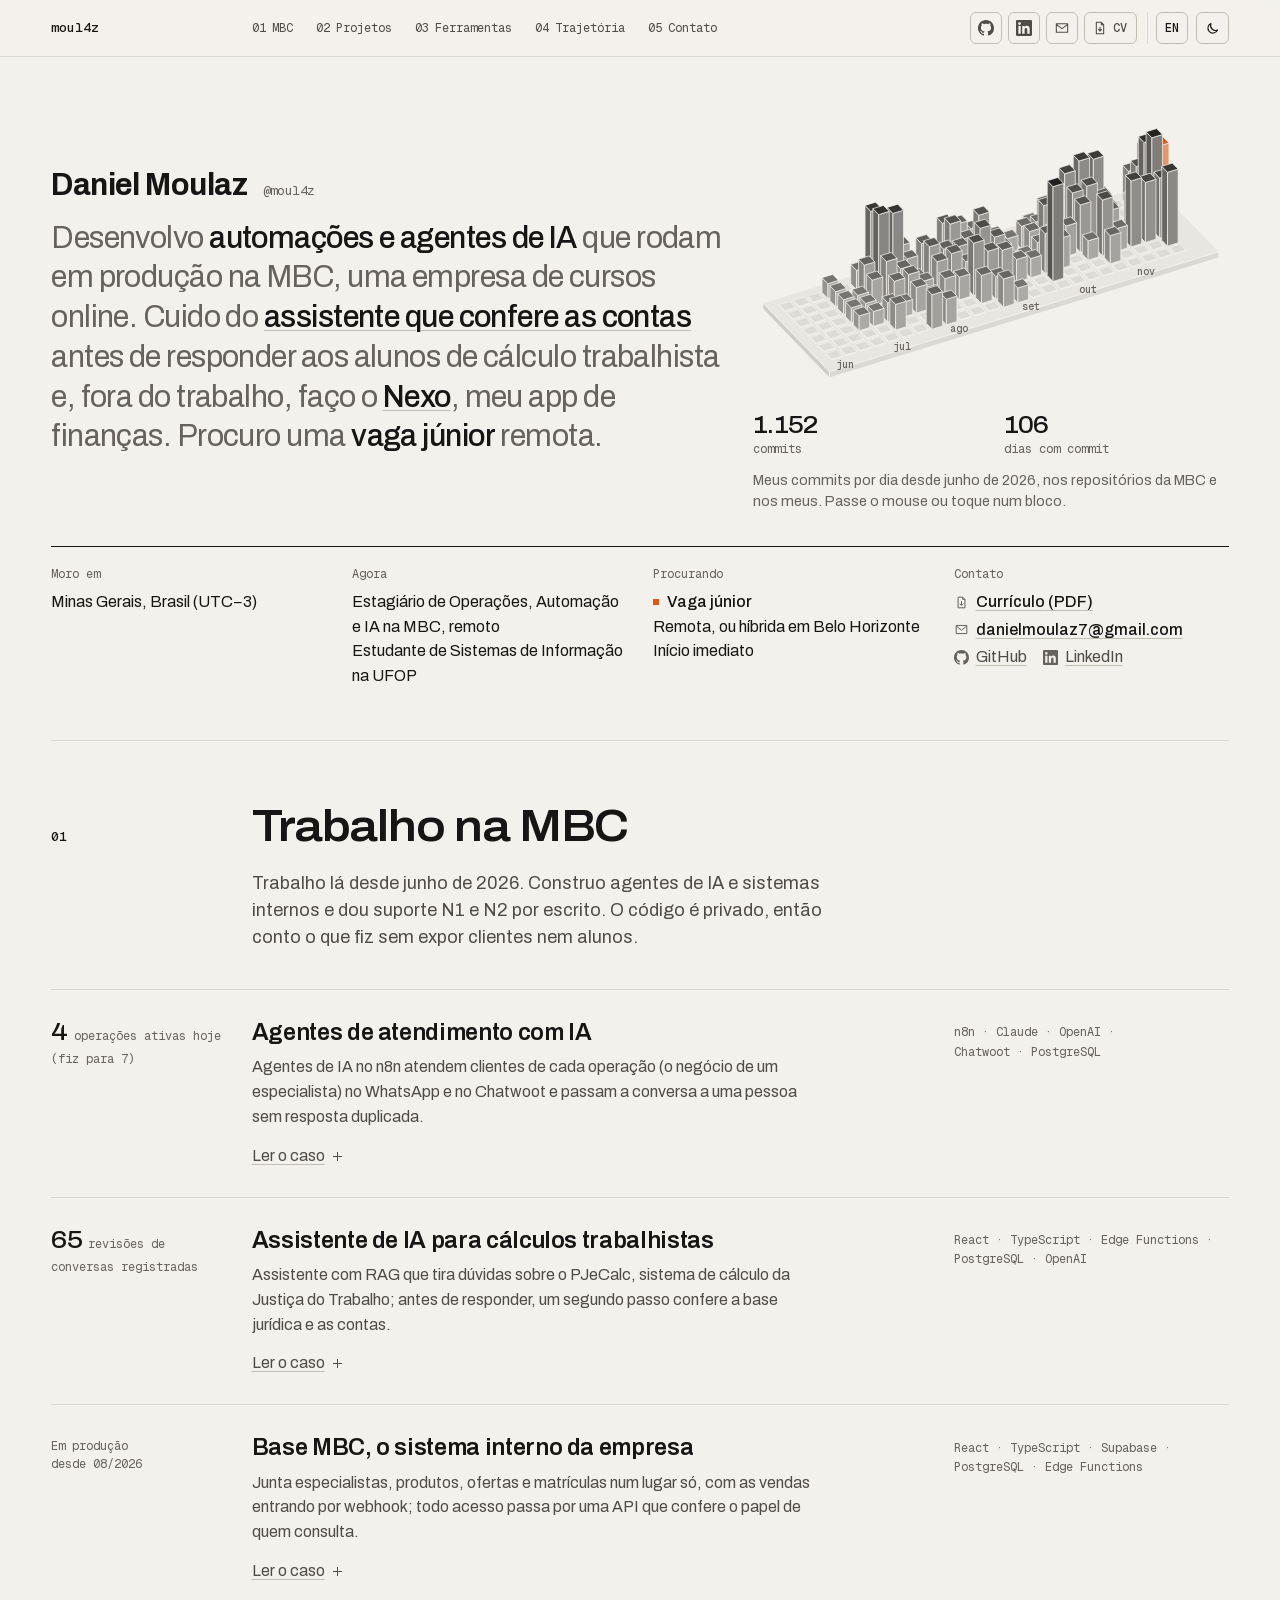
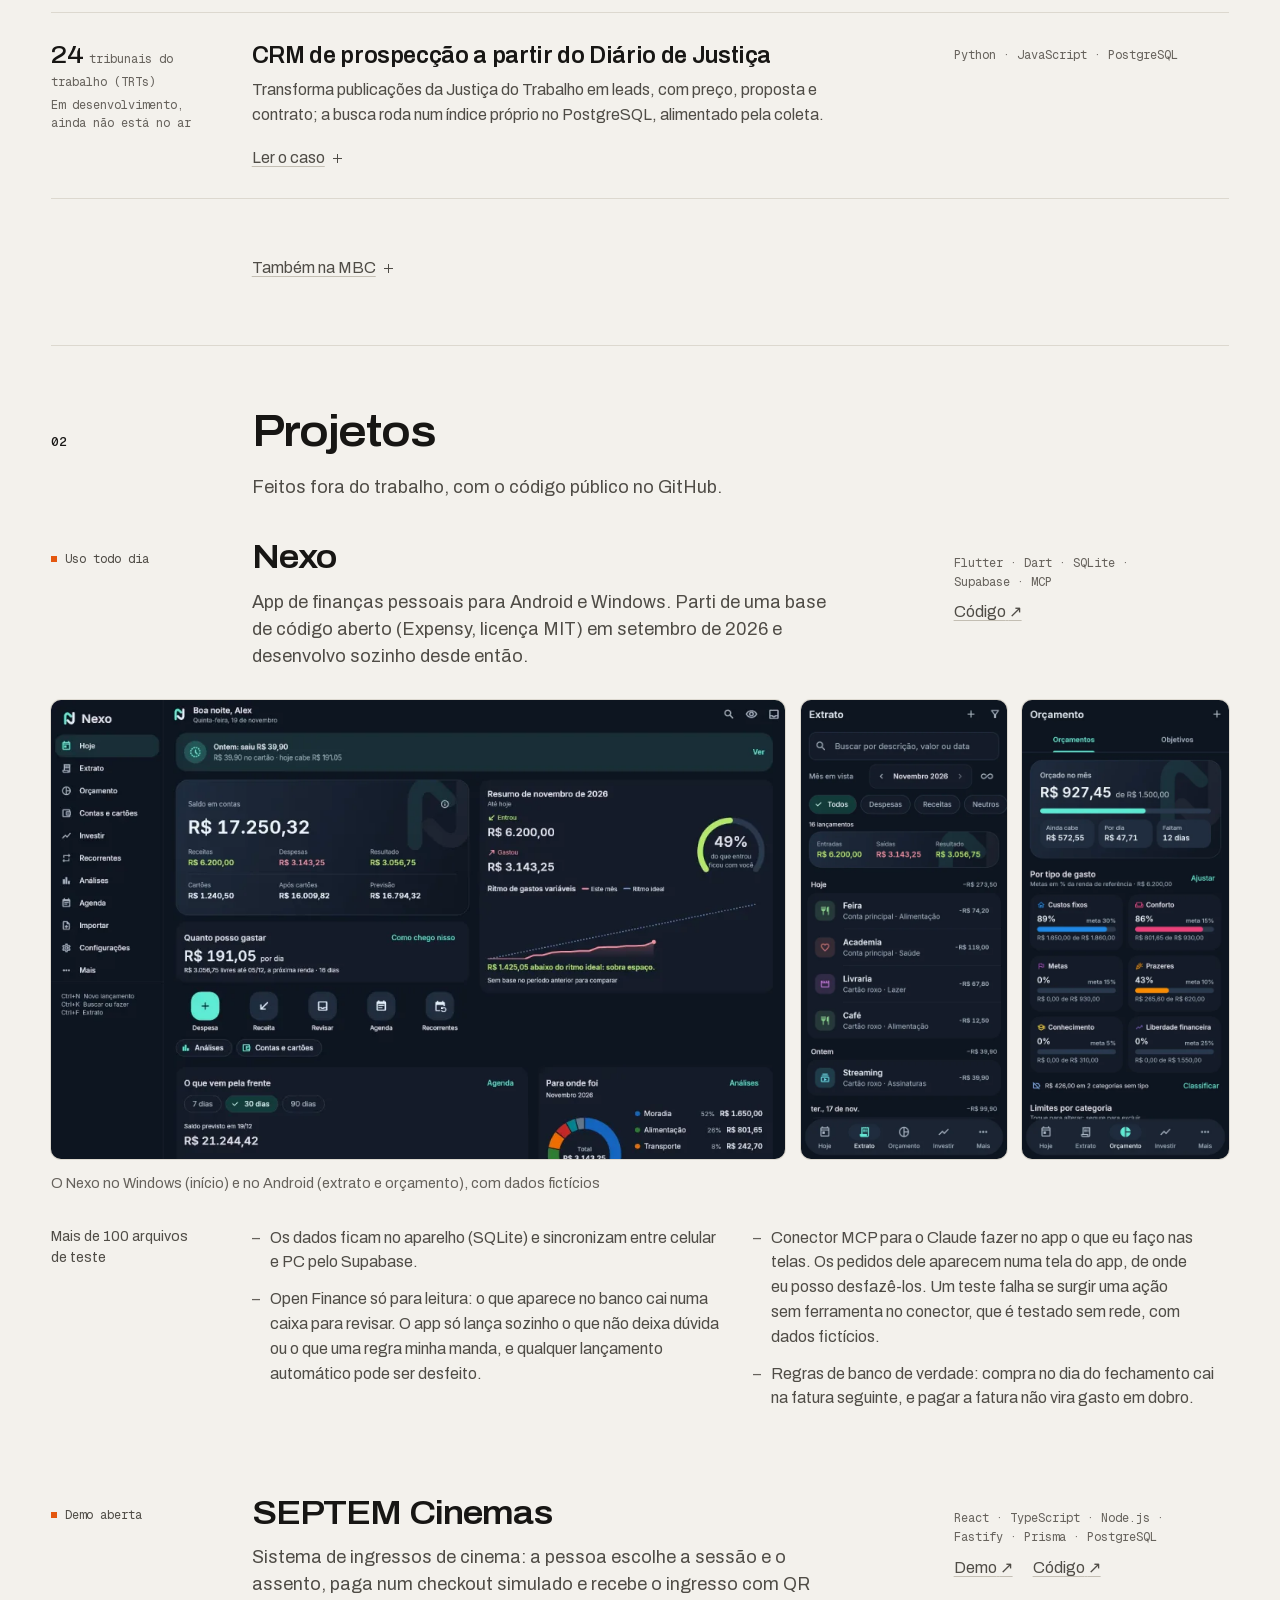
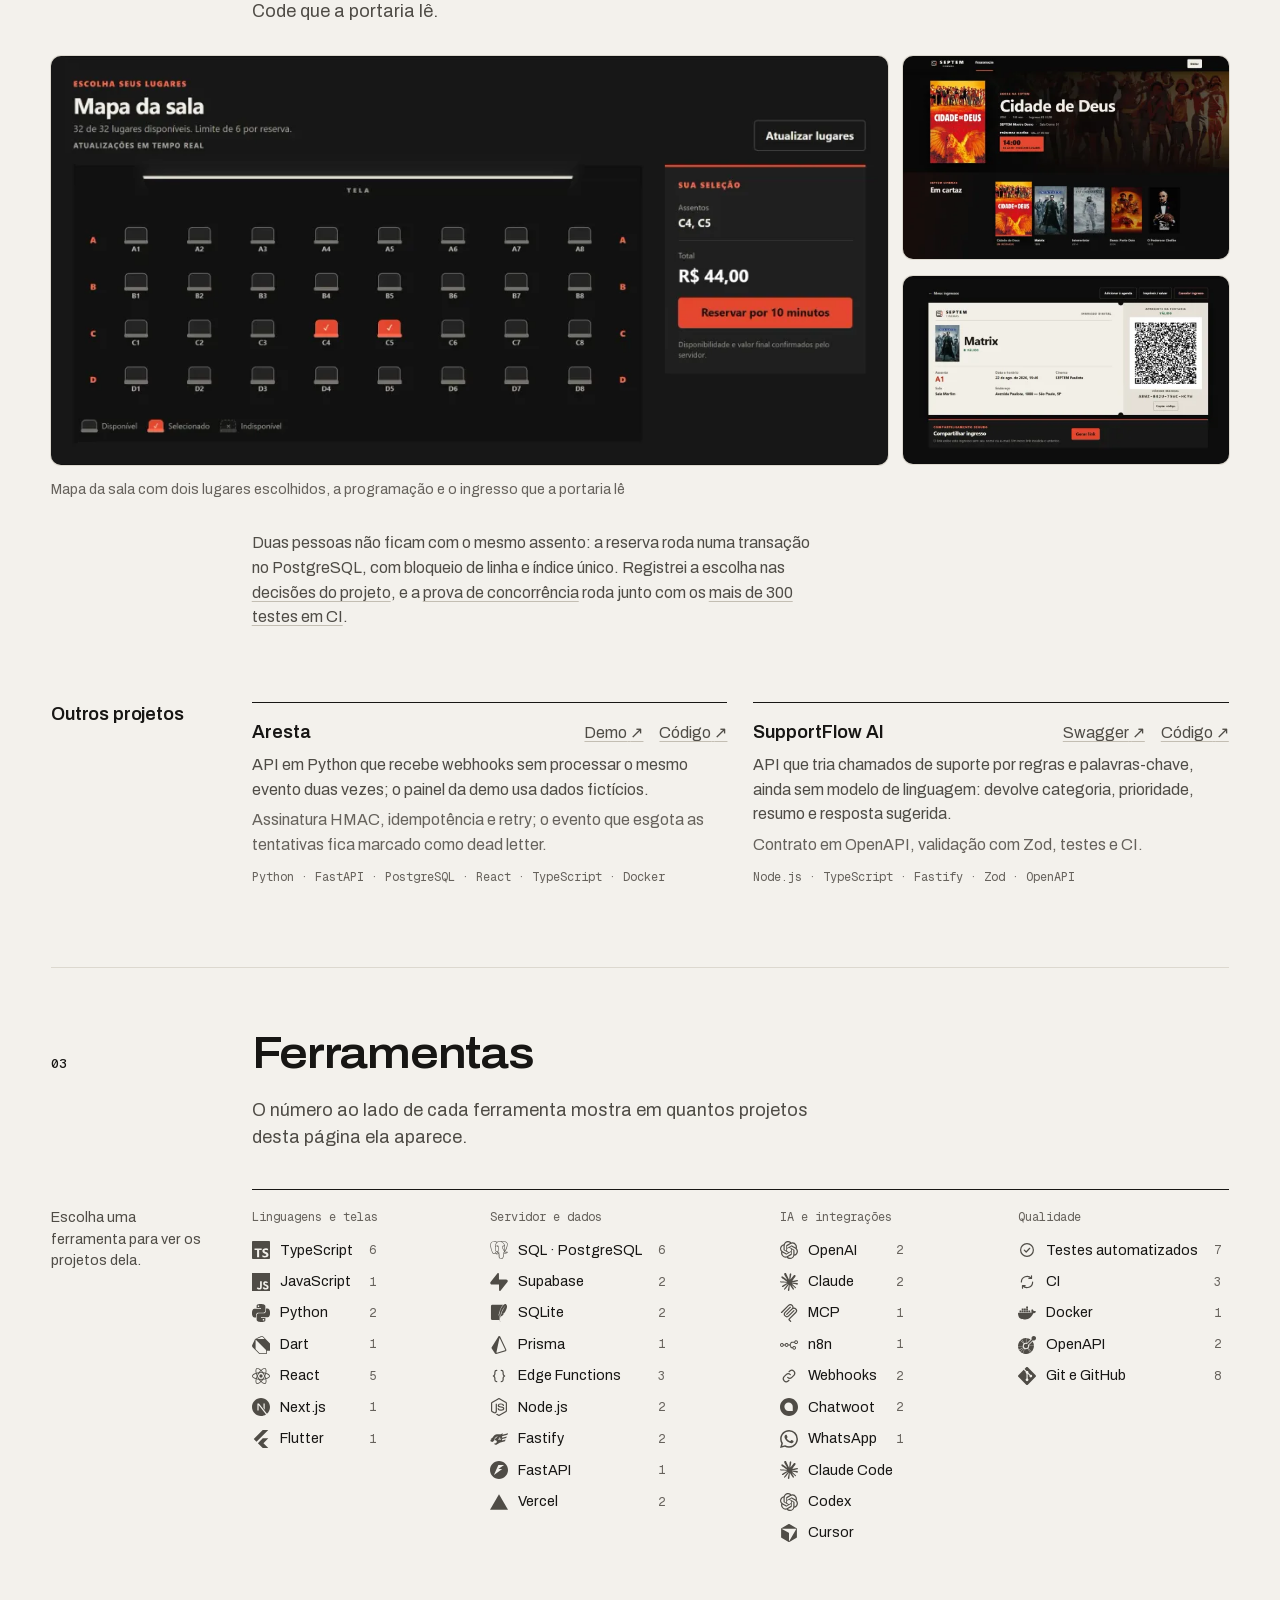
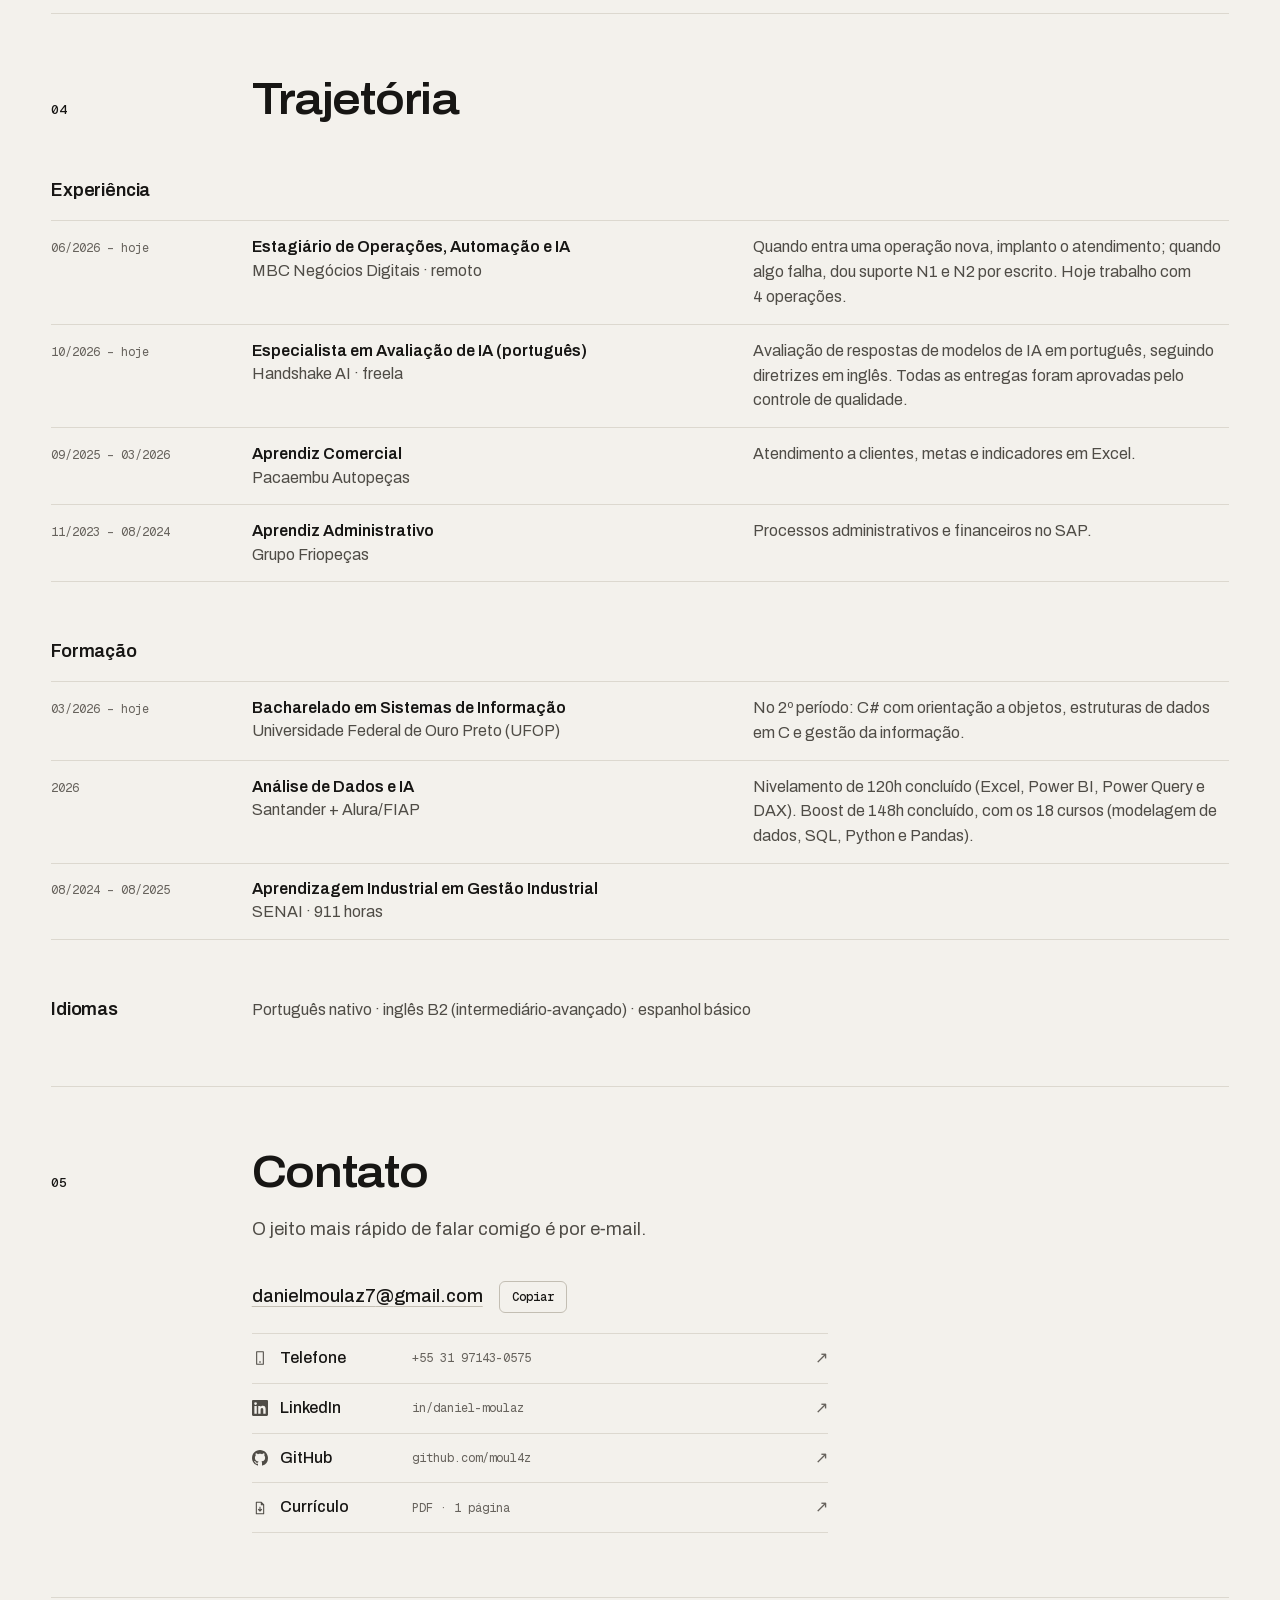
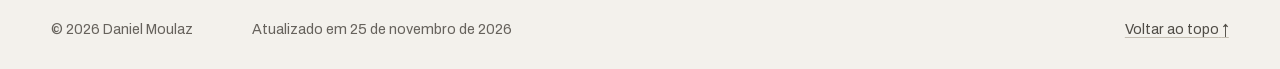
==== commit a51ea982: "Publica o site (25/11/2026)" ====
--- a/index.html
+++ b/index.html
@@ -1 +1 @@
-<!DOCTYPE html><!--fc739de0ab5d_24edd573--><html lang="pt-BR" class="__variable_7347c0 __variable_d19bea"><head><meta charSet="utf-8"/><meta name="viewport" content="width=device-width, initial-scale=1"/><link rel="stylesheet" href="/_next/static/css/56b8f642a0ffb2f8.css" data-precedence="next"/><link rel="preload" as="font" type="font/woff2" crossorigin="" href="/_next/static/media/c214ffb7f5362987-s.p.woff2"/><link rel="preload" as="font" type="font/woff2" crossorigin="" href="/_next/static/media/7d4881bb7e1bf84d.p.woff2"/><link rel="preload" as="script" fetchPriority="low" href="/_next/static/chunks/webpack-fd6b990aac46a47f.js"/><script src="/_next/static/chunks/4bd1b696-c023c6e3521b1417.js" async=""></script><script src="/_next/static/chunks/255-0e5ac6cd71b0e266.js" async=""></script><script src="/_next/static/chunks/main-app-9e2adcb4d07cd08f.js" async=""></script><script src="/_next/static/chunks/323-57cadfded6e91c49.js" async=""></script><script src="/_next/static/chunks/app/(pt)/page-cac48124f5d4a84e.js" async=""></script><meta name="theme-color" media="(prefers-color-scheme: light)" content="#f3f1ec"/><meta name="theme-color" media="(prefers-color-scheme: dark)" content="#0f0f0e"/><title>Daniel Moulaz · Desenvolvedor de automações e agentes de IA</title><meta name="description" content="Desenvolvo automações e agentes de IA com n8n, Claude e OpenAI, em produção na MBC. Procuro uma vaga júnior remota. Estudo Sistemas de Informação na UFOP."/><link rel="canonical" href="https://moulaz.dev/"/><link rel="alternate" hrefLang="pt-BR" href="https://moulaz.dev/"/><link rel="alternate" hrefLang="en" href="https://moulaz.dev/en/"/><link rel="alternate" hrefLang="x-default" href="https://moulaz.dev/en/"/><meta property="og:title" content="Daniel Moulaz · Desenvolvedor de automações e agentes de IA"/><meta property="og:description" content="Desenvolvo automações e agentes de IA com n8n, Claude e OpenAI, em produção na MBC. Procuro uma vaga júnior remota. Estudo Sistemas de Informação na UFOP."/><meta property="og:url" content="https://moulaz.dev/"/><meta property="og:site_name" content="moulaz.dev"/><meta property="og:locale" content="pt_BR"/><meta property="og:image" content="https://moulaz.dev/og-pt.png"/><meta property="og:image:width" content="1200"/><meta property="og:image:height" content="630"/><meta property="og:image:type" content="image/png"/><meta property="og:image:alt" content="Daniel Moulaz, desenvolvedor de automações e agentes de IA. moulaz.dev"/><meta property="og:locale:alternate" content="en_US"/><meta property="og:type" content="website"/><meta name="twitter:card" content="summary_large_image"/><meta name="twitter:title" content="Daniel Moulaz · Desenvolvedor de automações e agentes de IA"/><meta name="twitter:description" content="Desenvolvo automações e agentes de IA com n8n, Claude e OpenAI, em produção na MBC. Procuro uma vaga júnior remota. Estudo Sistemas de Informação na UFOP."/><meta name="twitter:image" content="https://moulaz.dev/og-pt.png"/><meta name="twitter:image:alt" content="Daniel Moulaz, desenvolvedor de automações e agentes de IA. moulaz.dev"/><link rel="icon" href="/icon.svg" type="image/svg+xml"/><link rel="icon" href="/icon-192.png" sizes="192x192" type="image/png"/><link rel="icon" href="/favicon.ico" sizes="48x48"/><link rel="apple-touch-icon" href="/apple-touch-icon.png"/><script>document.documentElement.classList.add("js");try{var t=localStorage.getItem("theme");if(t==="light"||t==="dark")document.documentElement.dataset.theme=t}catch(e){}(function(d){var c={light:"#f3f1ec",dark:"#0f0f0e"};function s(){var v=c[d.dataset.theme],m=document.getElementById("theme-color");if(!v){if(m)m.remove();return}if(!m){m=document.createElement("meta");m.name="theme-color";m.id="theme-color";document.head.prepend(m)}m.content=v}s();new MutationObserver(s).observe(d,{attributes:true,attributeFilter:["data-theme"]})})(document.documentElement);</script><script src="/_next/static/chunks/polyfills-42372ed130431b0a.js" noModule=""></script></head><body><div hidden=""><!--$--><!--/$--></div><script type="application/ld+json">{"@context":"https://schema.org","@graph":[{"@type":"ProfilePage","@id":"https://moulaz.dev/#page","url":"https://moulaz.dev/","name":"Daniel Moulaz · Desenvolvedor de automações e agentes de IA","inLanguage":"pt-BR","isPartOf":{"@id":"https://moulaz.dev/#site"},"dateCreated":"2026-11-19","dateModified":"2026-11-21","mainEntity":{"@id":"https://moulaz.dev/#daniel"}},{"@type":"Person","@id":"https://moulaz.dev/#daniel","name":"Daniel Moulaz","alternateName":"moul4z","url":"https://moulaz.dev/","description":"Desenvolvo automações e agentes de IA com n8n, Claude e OpenAI, em produção na MBC. Procuro uma vaga júnior remota. Estudo Sistemas de Informação na UFOP.","jobTitle":"Estagiário de Operações, Automação e IA","worksFor":{"@type":"Organization","name":"MBC Negócios Digitais"},"address":{"@type":"PostalAddress","addressRegion":"MG","addressCountry":"BR"},"email":"mailto:danielmoulaz7@gmail.com","knowsLanguage":["pt-BR","en","es"],"sameAs":["https://www.linkedin.com/in/daniel-moulaz","https://github.com/moul4z"]},{"@type":"WebSite","@id":"https://moulaz.dev/#site","url":"https://moulaz.dev/","name":"Daniel Moulaz","alternateName":"moulaz.dev","inLanguage":["pt-BR","en"]}]}</script><a class="skip-link" href="#conteudo">Pular para o conteúdo</a><span id="nova-aba" hidden="">abre em nova aba</span><header class="top"><div class="wrap g top-in"><a href="/" class="brand">moul4z</a><nav class="nav" aria-label="Seções"><a href="#trabalho"><span class="nav-n" aria-hidden="true">01</span>MBC</a><a href="#projetos"><span class="nav-n" aria-hidden="true">02</span>Projetos</a><a href="#ferramentas"><span class="nav-n" aria-hidden="true">03</span>Ferramentas</a><a href="#trajetoria"><span class="nav-n" aria-hidden="true">04</span>Trajetória</a><a href="#contato"><span class="nav-n" aria-hidden="true">05</span>Contato</a></nav><div class="tools"><span class="quick"><a href="https://github.com/moul4z" class="icon-btn ico-btn" aria-label="GitHub" title="GitHub" target="_blank" rel="noopener" aria-describedby="nova-aba"><svg class="ico" width="16" height="16" viewBox="0 0 16 16" aria-hidden="true" focusable="false" fill="currentColor" stroke-linejoin="round"><path d="M8 0C3.58 0 0 3.58 0 8c0 3.54 2.29 6.53 5.47 7.59.4.07.55-.17.55-.38 0-.19-.01-.82-.01-1.49-2.01.37-2.53-.49-2.69-.94-.09-.23-.48-.94-.82-1.13-.28-.15-.68-.52-.01-.53.63-.01 1.08.58 1.23.82.72 1.21 1.87.87 2.33.66.07-.52.28-.87.51-1.07-1.78-.2-3.64-.89-3.64-3.95 0-.87.31-1.59.82-2.15-.08-.2-.36-1.02.08-2.12 0 0 .67-.21 2.2.82.64-.18 1.32-.27 2-.27.68 0 1.36.09 2 .27 1.53-1.04 2.2-.82 2.2-.82.44 1.1.16 1.92.08 2.12.51.56.82 1.27.82 2.15 0 3.07-1.87 3.75-3.65 3.95.29.25.54.73.54 1.48 0 1.07-.01 1.93-.01 2.2 0 .21.15.46.55.38A8.013 8.013 0 0016 8c0-4.42-3.58-8-8-8z"></path></svg></a><a href="https://www.linkedin.com/in/daniel-moulaz" class="icon-btn ico-btn" aria-label="LinkedIn" title="LinkedIn" target="_blank" rel="noopener" aria-describedby="nova-aba"><svg class="ico" width="16" height="16" viewBox="0 0 24 24" aria-hidden="true" focusable="false" fill="currentColor" stroke-linejoin="round"><path d="M20.45 20.45h-3.55v-5.57c0-1.33-.03-3.04-1.85-3.04-1.85 0-2.14 1.45-2.14 2.94v5.67H9.35V9h3.41v1.56h.05c.48-.9 1.64-1.85 3.37-1.85 3.6 0 4.27 2.37 4.27 5.46v6.28zM5.34 7.43a2.06 2.06 0 1 1 0-4.13 2.06 2.06 0 0 1 0 4.13zM7.12 20.45H3.56V9h3.56v11.45zM22.22 0H1.77C.79 0 0 .77 0 1.73v20.54C0 23.23.79 24 1.77 24h20.45c.98 0 1.78-.77 1.78-1.73V1.73C24 .77 23.2 0 22.22 0z"></path></svg></a><a class="icon-btn ico-btn" href="mailto:danielmoulaz7@gmail.com" aria-label="E-mail: danielmoulaz7@gmail.com" title="danielmoulaz7@gmail.com"><svg class="ico" width="16" height="16" viewBox="0 0 24 24" aria-hidden="true" focusable="false" fill="none" stroke="currentColor" stroke-width="1.6" stroke-linejoin="round"><path d="M3.5 5.5h17v13h-17z M3.5 6.5 12 13l8.5-6.5"></path></svg></a><a href="/daniel-moulaz-curriculo.pdf" class="icon-btn cv-btn" aria-label="CV: Currículo (PDF)" title="CV: Currículo (PDF)" target="_blank" rel="noopener" aria-describedby="nova-aba"><svg class="ico" width="16" height="16" viewBox="0 0 24 24" aria-hidden="true" focusable="false" fill="none" stroke="currentColor" stroke-width="1.6" stroke-linejoin="round"><path d="M14 3.5H6.5v17h11V7z M14 3.5V7h3.5 M12 10v6.5 M9.25 13.75 12 16.5l2.75-2.75"></path></svg><span class="cv-short">CV</span></a></span><a class="icon-btn" href="/en/" hrefLang="en" lang="en" aria-label="EN: English version">EN</a><button type="button" class="icon-btn theme-btn" aria-label="Trocar entre tema claro e escuro" title="Trocar entre tema claro e escuro"><svg class="moon" viewBox="0 0 24 24" width="15" height="15" aria-hidden="true"><path fill="none" stroke="currentColor" stroke-width="1.8" stroke-linejoin="round" d="M20 14.5A8 8 0 0 1 9.5 4a8 8 0 1 0 10.5 10.5Z"></path></svg><svg class="sun" viewBox="0 0 24 24" width="15" height="15" aria-hidden="true"><g fill="none" stroke="currentColor" stroke-width="1.8" stroke-linecap="round"><circle cx="12" cy="12" r="4.2"></circle><path d="M12 2.5v2.2M12 19.3v2.2M4.6 4.6l1.6 1.6M17.8 17.8l1.6 1.6M2.5 12h2.2M19.3 12h2.2M4.6 19.4l1.6-1.6M17.8 6.2l1.6-1.6"></path></g></svg></button></div></div></header><main id="conteudo" class="wrap" tabindex="-1"><section class="hero g" aria-labelledby="hero-name"><div class="hero-text"><h1 id="hero-name" class="name">Daniel Moulaz<!-- --> <span class="handle">@moul4z</span></h1><p class="statement">Desenvolvo <strong>automações e agentes de IA</strong> que rodam em produção na MBC, uma empresa de cursos online. Cuido do <a href="#assistente" class="tlink"><strong>assistente que confere as contas</strong></a> antes de responder aos alunos de cálculo trabalhista e, fora do trabalho, faço o <a href="#nexo" class="tlink"><strong>Nexo</strong></a>, meu app de finanças. Procuro uma <strong>vaga júnior</strong> remota.</p></div><figure class="sky"><div class="sky-stage"><canvas role="img" aria-label="Gráfico em 3D dos meus commits por dia desde junho de 2026, um bloco por dia, mais alto quanto mais commits."></canvas><p class="sky-tip" aria-hidden="true" hidden=""></p></div><figcaption><dl class="sky-stats"><div><dt>commits</dt><dd>1.113</dd></div><div><dt>dias com commit</dt><dd>105</dd></div></dl><p>Meus commits por dia desde junho de 2026, nos repositórios da MBC e nos meus. Passe o mouse ou toque num bloco.</p></figcaption></figure><dl class="facts"><div><dt>Moro em</dt><dd>Minas Gerais, Brasil (UTC−3)</dd></div><div><dt>Agora</dt><dd><span class="line">Estagiário de Operações, Automação e IA na MBC, remoto</span><span class="line">Estudante de Sistemas de Informação na UFOP</span></dd></div><div><dt>Procurando</dt><dd><span class="line seeking"><span class="led" aria-hidden="true"></span>Vaga júnior</span><span class="line">Remota, ou híbrida em Belo Horizonte</span><span class="line">Início imediato</span></dd></div><div><dt>Contato</dt><dd><span class="line"><a href="/daniel-moulaz-curriculo.pdf" class="mlink strong with-ico" target="_blank" rel="noopener" aria-describedby="nova-aba"><svg class="ico" width="15" height="15" viewBox="0 0 24 24" aria-hidden="true" focusable="false" fill="none" stroke="currentColor" stroke-width="1.6" stroke-linejoin="round"><path d="M14 3.5H6.5v17h11V7z M14 3.5V7h3.5 M12 10v6.5 M9.25 13.75 12 16.5l2.75-2.75"></path></svg><span>Currículo<!-- --> (PDF)</span></a></span><span class="line"><a class="mlink strong with-ico nowrap" href="mailto:danielmoulaz7@gmail.com"><svg class="ico" width="15" height="15" viewBox="0 0 24 24" aria-hidden="true" focusable="false" fill="none" stroke="currentColor" stroke-width="1.6" stroke-linejoin="round"><path d="M3.5 5.5h17v13h-17z M3.5 6.5 12 13l8.5-6.5"></path></svg><span>danielmoulaz7@gmail.com</span></a></span><span class="line links-inline"><a href="https://github.com/moul4z" class="mlink with-ico" target="_blank" rel="noopener" aria-describedby="nova-aba"><svg class="ico" width="15" height="15" viewBox="0 0 16 16" aria-hidden="true" focusable="false" fill="currentColor" stroke-linejoin="round"><path d="M8 0C3.58 0 0 3.58 0 8c0 3.54 2.29 6.53 5.47 7.59.4.07.55-.17.55-.38 0-.19-.01-.82-.01-1.49-2.01.37-2.53-.49-2.69-.94-.09-.23-.48-.94-.82-1.13-.28-.15-.68-.52-.01-.53.63-.01 1.08.58 1.23.82.72 1.21 1.87.87 2.33.66.07-.52.28-.87.51-1.07-1.78-.2-3.64-.89-3.64-3.95 0-.87.31-1.59.82-2.15-.08-.2-.36-1.02.08-2.12 0 0 .67-.21 2.2.82.64-.18 1.32-.27 2-.27.68 0 1.36.09 2 .27 1.53-1.04 2.2-.82 2.2-.82.44 1.1.16 1.92.08 2.12.51.56.82 1.27.82 2.15 0 3.07-1.87 3.75-3.65 3.95.29.25.54.73.54 1.48 0 1.07-.01 1.93-.01 2.2 0 .21.15.46.55.38A8.013 8.013 0 0016 8c0-4.42-3.58-8-8-8z"></path></svg><span>GitHub</span></a><a href="https://www.linkedin.com/in/daniel-moulaz" class="mlink with-ico" target="_blank" rel="noopener" aria-describedby="nova-aba"><svg class="ico" width="15" height="15" viewBox="0 0 24 24" aria-hidden="true" focusable="false" fill="currentColor" stroke-linejoin="round"><path d="M20.45 20.45h-3.55v-5.57c0-1.33-.03-3.04-1.85-3.04-1.85 0-2.14 1.45-2.14 2.94v5.67H9.35V9h3.41v1.56h.05c.48-.9 1.64-1.85 3.37-1.85 3.6 0 4.27 2.37 4.27 5.46v6.28zM5.34 7.43a2.06 2.06 0 1 1 0-4.13 2.06 2.06 0 0 1 0 4.13zM7.12 20.45H3.56V9h3.56v11.45zM22.22 0H1.77C.79 0 0 .77 0 1.73v20.54C0 23.23.79 24 1.77 24h20.45c.98 0 1.78-.77 1.78-1.73V1.73C24 .77 23.2 0 22.22 0z"></path></svg><span>LinkedIn</span></a></span></dd></div></dl></section><section id="trabalho" class="sec" aria-labelledby="trabalho-t"><header class="g sec-head" data-reveal="true"><p class="sec-n" aria-hidden="true">01</p><div class="sec-t"><h2 id="trabalho-t">Trabalho na MBC</h2><p class="lead">Trabalho lá desde junho de 2026. Construo agentes de IA e sistemas internos e dou suporte N1 e N2 por escrito. O código é privado, então conto o que fiz sem expor clientes nem alunos.</p></div></header><ol class="cases hover-list" data-reveal="true"><li id="agentes" class="case g"><p class="datum"><span class="datum-n">4</span><span class="datum-l">operações ativas hoje (fiz para 7)</span></p><div class="c"><h3>Agentes de atendimento com IA</h3><p class="sum">Agentes de IA no n8n atendem clientes de cada operação (o negócio de um especialista) no WhatsApp e no Chatwoot e passam a conversa a uma pessoa sem resposta duplicada.</p></div><p class="x stack">n8n · Claude · OpenAI · Chatwoot · PostgreSQL</p><details class="case-more"><summary>Ler o caso<span class="sr-only">: <!-- -->Agentes de atendimento com IA</span><span class="plus" aria-hidden="true"></span></summary><dl class="case-body"><div><dt>O problema</dt><dd>O suporte humano respondia às mesmas dúvidas todos os dias, em cada operação da MBC, pelo WhatsApp e pelo Chatwoot (a central de atendimento).</dd></div><div><dt>O que eu fiz</dt><dd><p>Construí e mantenho os agentes, a base de conhecimento e a curadoria.</p><ul><li>Agentes no n8n com Claude e OpenAI, ligados ao WhatsApp e ao Chatwoot.</li><li>Base de conhecimento feita com as respostas reais do suporte humano.</li><li>Passagem para atendente humano sem resposta duplicada.</li><li>Central de curadoria (Vercel + Postgres): um fluxo acha perguntas novas nas conversas, e o time aprova antes de elas entrarem na base.</li></ul></dd></div><div><dt>A parte difícil</dt><dd>Quando o atendente assume a conversa, o agente tem que parar na hora, sem mandar mais nada e sem deixar o cliente sem resposta.</dd></div><div><dt>Resultado</dt><dd class="result">Fiz os agentes para 7 operações. Algumas saíram da MBC depois, e hoje 4 seguem ativas, com passagem para humano. Nada novo entra na base sem o time aprovar.</dd></div></dl></details></li><li id="assistente" class="case g"><p class="datum"><span class="datum-n">65</span><span class="datum-l">revisões de conversas registradas</span></p><div class="c"><h3>Assistente de IA para cálculos trabalhistas</h3><p class="sum">Assistente com RAG que tira dúvidas sobre o PJeCalc, sistema de cálculo da Justiça do Trabalho; antes de responder, um segundo passo confere a base jurídica e as contas.</p></div><p class="x stack">React · TypeScript · Edge Functions · PostgreSQL · OpenAI</p><details class="case-more"><summary>Ler o caso<span class="sr-only">: <!-- -->Assistente de IA para cálculos trabalhistas</span><span class="plus" aria-hidden="true"></span></summary><dl class="case-body"><div><dt>O problema</dt><dd>Alunos de um curso de cálculos trabalhistas travam no PJeCalc e em trechos da sentença, muitas vezes fora do horário do suporte. Aqui, resposta errada vira cálculo errado num processo.</dd></div><div><dt>O que eu fiz</dt><dd><p>Sou o responsável pelo projeto desde julho de 2026: mais de 300 commits e mais de 70 pull requests, na versão 9.5.</p><ul><li>Migração do protótipo em Python/FastAPI para React, Edge Functions em TypeScript e PostgreSQL.</li><li>Resposta em duas etapas: um rascunho e um revisor que confere a base jurídica e devolve uma aprovação estruturada.</li><li>Leitura de PDF e de print de sentença, com um modo próprio para analisar a decisão.</li><li>Checagem automática das contas que aparecem na resposta.</li><li>Acesso só para alunos: login por link ou código no e-mail, conferido com a lista de alunos sincronizada da área de membros.</li><li>Teste de regressão a cada versão e 65 revisões de conversas registradas. Já peguei uma regressão em que o assistente lia “honorários” como o preço do curso.</li></ul></dd></div><div><dt>A parte difícil</dt><dd>O custo por resposta precisava cair sem a qualidade cair junto. Medi que só 14% do prompt era reaproveitado em cache, porque a parte fixa vinha misturada com o contexto de cada pergunta. Reorganizei o prompt com a parte fixa primeiro, e o revisor passou a apenas aprovar o rascunho quando ele já está certo, em vez de reescrever a resposta inteira.</dd></div><div><dt>Resultado</dt><dd class="result">Em produção para os alunos, com o custo de cada resposta medido (cerca de US$ 0,04 na revisão de agosto) e cada correção registrada numa versão.</dd></div></dl></details></li><li id="base" class="case g"><p class="datum"><span class="datum-s">Em produção desde 08/2026</span></p><div class="c"><h3>Base MBC, o sistema interno da empresa</h3><p class="sum">Junta especialistas, produtos, ofertas e matrículas num lugar só, com as vendas entrando por webhook; todo acesso passa por uma API que confere o papel de quem consulta.</p></div><p class="x stack">React · TypeScript · Supabase · PostgreSQL · Edge Functions</p><details class="case-more"><summary>Ler o caso<span class="sr-only">: <!-- -->Base MBC, o sistema interno da empresa</span><span class="plus" aria-hidden="true"></span></summary><dl class="case-body"><div><dt>O problema</dt><dd>Os dados de venda, de acesso e de suporte de cada operação ficavam em plataformas diferentes, e qualquer relatório era montado à mão.</dd></div><div><dt>O que eu fiz</dt><dd><p>Fiz a maior parte do sistema entre agosto e outubro de 2026.</p><ul><li>Vendas da Guru e da TMB (plataformas de pagamento) entram por webhook e viram matrícula por funções no próprio banco de dados.</li><li>Sincronização dos acessos com a área de membros (Curseduca).</li><li>Painel de suporte com dados do Chatwoot: satisfação (CSAT) e tempo até a primeira resposta, recalculados todo dia.</li><li>Matriz de permissões por papel, coberta por testes, e dados pessoais cortados conforme o papel de quem consulta.</li></ul></dd></div><div><dt>A parte difícil</dt><dd>Ninguém pode ver mais do que deve. Por isso o navegador não lê nenhuma tabela direto: todas têm a segurança em nível de linha (RLS) ligada e nenhuma política, o que bloqueia tudo por padrão. Todo acesso passa por uma API que confere o login, se a pessoa é da equipe e se o papel dela permite aquilo. Tirar o acesso de alguém vale já na requisição seguinte.</dd></div><div><dt>Resultado</dt><dd class="result">Em produção desde agosto de 2026. Antes de cada publicação, a verificação roda tipos, lint, testes, build e uma varredura de segredos.</dd></div></dl></details></li><li id="prospeccao" class="case g"><p class="datum"><span class="datum-n">24</span><span class="datum-l">tribunais do trabalho (TRTs)</span><span class="datum-s">Em desenvolvimento, ainda não está no ar</span></p><div class="c"><h3>CRM de prospecção a partir do Diário de Justiça</h3><p class="sum">Transforma publicações da Justiça do Trabalho em leads, com preço, proposta e contrato; a busca roda num índice próprio no PostgreSQL, alimentado pela coleta.</p></div><p class="x stack">Python · JavaScript · PostgreSQL</p><details class="case-more"><summary>Ler o caso<span class="sr-only">: <!-- -->CRM de prospecção a partir do Diário de Justiça</span><span class="plus" aria-hidden="true"></span></summary><dl class="case-body"><div><dt>O problema</dt><dd>Os alunos prospectam escritórios de advocacia, mas a informação está espalhada nas publicações diárias de 24 tribunais do trabalho, e o resto fica em planilhas e ferramentas soltas.</dd></div><div><dt>O que eu fiz</dt><dd><p>Desenvolvi a maior parte (101 de 150 commits), junto com mais uma pessoa do time.</p><ul><li>Coleta diária das publicações de 24 tribunais do trabalho, com um índice próprio no PostgreSQL para a busca ser interativa.</li><li>Leads ligados a pessoas e escritórios pela OAB e pelo CNPJ, com quadro Kanban e o Google Maps como segunda fonte.</li><li>Preço, proposta e contrato feitos dentro de cada lead.</li><li>Login por link no e-mail.</li></ul></dd></div><div><dt>A parte difícil</dt><dd>A API pública só responde por tribunal, por dia e por frase, com limite de 1.000 itens. Uma busca ao vivo viraria dezenas de chamadas, então separei as duas coisas: a coleta roda em lote e grava num índice próprio, onde a busca é interativa.</dd></div><div><dt>Resultado</dt><dd class="result">Em desenvolvimento. Cada fase entra com a sua bateria de testes, hoje 1.620 verificações, e teste de mutação nas regras críticas.</dd></div></dl></details></li></ol><div class="g also-row" data-reveal="true"><details class="c also-more"><summary>Também na MBC<span class="plus" aria-hidden="true"></span></summary><ul class="also-list"><li>Dou suporte N1 e N2 por escrito e investigo falhas de acesso por logs, payloads e SQL.</li><li>Implanto o suporte das operações novas: Chatwoot, WhatsApp, tags, tickets e agente de IA.</li><li>Ligo 5 plataformas de pagamento à área de membros por n8n e webhooks; se a leitura falha, o acesso não cai.</li><li>Faço sistemas internos em React e Supabase, como o liberador de bônus que 4 operações usam.</li><li>Em lançamentos, automatizo a captação em grupos de WhatsApp, os lembretes das lives e a liberação do produto.</li></ul></details></div></section><section id="projetos" class="sec" aria-labelledby="projetos-t"><header class="g sec-head" data-reveal="true"><p class="sec-n" aria-hidden="true">02</p><div class="sec-t"><h2 id="projetos-t">Projetos</h2><p class="lead">Feitos fora do trabalho, com o código público no GitHub.</p></div></header><article id="nexo" class="feature" aria-label="Nexo"><div class="g feat-head" data-reveal="true"><p class="state"><span class="led" aria-hidden="true"></span>Uso todo dia</p><div class="c"><h3 class="feature-name">Nexo</h3><p class="feature-sum">App de finanças pessoais para Android e Windows. Parti de uma base de código aberto (Expensy, licença MIT) em setembro de 2026 e desenvolvo sozinho desde então.</p></div><div class="x"><p class="stack">Flutter · Dart · SQLite · Supabase · MCP</p><p class="links"><a href="https://github.com/moul4z/Nexo" class="mlink" target="_blank" rel="noopener" aria-describedby="nova-aba">Código<span class="sr-only">: <!-- -->Nexo</span> <span aria-hidden="true">↗</span></a></p></div></div><div data-reveal="true"><figure class="gallery"><div class="shots-row" style="grid-template-columns:minmax(0, 1.600fr) minmax(0, 0.450fr) minmax(0, 0.450fr)"><button type="button" class="shot" aria-label="Ampliar: Tela inicial do Nexo no Windows: saldo em contas, quanto posso gastar por dia, resumo do mês e ritmo de gastos, com dados fictícios"><img src="/img/nexo-desktop.webp" srcSet="/img/nexo-desktop-480.webp 480w, /img/nexo-desktop-600.webp 600w, /img/nexo-desktop-960.webp 960w, /img/nexo-desktop-1200.webp 1200w, /img/nexo-desktop.webp 1440w" sizes="(max-width: 720px) calc(100vw - 40px), (max-width: 1440px) calc((100vw - 40px) * 0.640), calc(1312px * 0.640)" width="1440" height="900" alt="" loading="lazy" decoding="async"/><span class="shot-hint" aria-hidden="true">Ampliar<svg viewBox="0 0 12 12" width="11" height="11" aria-hidden="true"><path d="M7 1h4v4M5 11H1V7M11 1 7.2 4.8M1 11l3.8-3.8" fill="none" stroke="currentColor" stroke-width="1.3"></path></svg></span></button><button type="button" class="shot tall" aria-label="Ampliar: Extrato do Nexo no Android, com busca, filtros e os lançamentos do dia por categoria, com dados fictícios"><img src="/img/nexo-extrato.webp" srcSet="/img/nexo-extrato-480.webp 480w, /img/nexo-extrato-600.webp 600w, /img/nexo-extrato.webp 824w" sizes="(max-width: 720px) calc((100vw - 50px) / 2), (max-width: 1440px) calc((100vw - 40px) * 0.180), calc(1312px * 0.180)" width="824" height="1830" alt="" loading="lazy" decoding="async"/><span class="shot-hint" aria-hidden="true">Ampliar<svg viewBox="0 0 12 12" width="11" height="11" aria-hidden="true"><path d="M7 1h4v4M5 11H1V7M11 1 7.2 4.8M1 11l3.8-3.8" fill="none" stroke="currentColor" stroke-width="1.3"></path></svg></span></button><button type="button" class="shot tall" aria-label="Ampliar: Orçamento do Nexo no Android: quanto foi orçado no mês, quanto ainda cabe por dia e metas por tipo de gasto, com dados fictícios"><img src="/img/nexo-orcamento.webp" srcSet="/img/nexo-orcamento-480.webp 480w, /img/nexo-orcamento-600.webp 600w, /img/nexo-orcamento.webp 824w" sizes="(max-width: 720px) calc((100vw - 50px) / 2), (max-width: 1440px) calc((100vw - 40px) * 0.180), calc(1312px * 0.180)" width="824" height="1830" alt="" loading="lazy" decoding="async"/><span class="shot-hint" aria-hidden="true">Ampliar<svg viewBox="0 0 12 12" width="11" height="11" aria-hidden="true"><path d="M7 1h4v4M5 11H1V7M11 1 7.2 4.8M1 11l3.8-3.8" fill="none" stroke="currentColor" stroke-width="1.3"></path></svg></span></button></div><figcaption class="g"><span class="cap">O Nexo no Windows (início) e no Android (extrato e orçamento), com dados fictícios</span></figcaption><dialog class="lightbox" aria-label="O Nexo no Windows (início) e no Android (extrato e orçamento), com dados fictícios"></dialog></figure></div><div class="g feat-body" data-reveal="true"><p class="hl-m">Mais de 100 arquivos de teste</p><ul class="cw points two"><li>Os dados ficam no aparelho (SQLite) e sincronizam entre celular e PC pelo Supabase.</li><li>Open Finance só para leitura: o que aparece no banco cai numa caixa para revisar. O app só lança sozinho o que não deixa dúvida ou o que uma regra minha manda, e qualquer lançamento automático pode ser desfeito.</li><li>Conector MCP para o Claude fazer no app o que eu faço nas telas. Os pedidos dele aparecem numa tela do app, de onde eu posso desfazê-los. Um teste falha se surgir uma ação sem ferramenta no conector, que é testado sem rede, com dados fictícios.</li><li>Regras de banco de verdade: compra no dia do fechamento cai na fatura seguinte, e pagar a fatura não vira gasto em dobro.</li></ul></div></article><article class="feature" aria-label="SEPTEM Cinemas"><div class="g feat-head" data-reveal="true"><p class="state"><span class="led" aria-hidden="true"></span>Demo aberta</p><div class="c"><h3 class="feature-name">SEPTEM Cinemas</h3><p class="feature-sum">Sistema de ingressos de cinema: a pessoa escolhe a sessão e o assento, paga num checkout simulado e recebe o ingresso com QR Code que a portaria lê.</p></div><div class="x"><p class="stack">React · TypeScript · Node.js · Fastify · Prisma · PostgreSQL</p><p class="links"><a href="https://septem-cinemas.vercel.app" class="mlink" target="_blank" rel="noopener" aria-describedby="nova-aba">Demo<span class="sr-only">: <!-- -->SEPTEM Cinemas</span> <span aria-hidden="true">↗</span></a><a href="https://github.com/moul4z/septem-cinemas" class="mlink" target="_blank" rel="noopener" aria-describedby="nova-aba">Código<span class="sr-only">: <!-- -->SEPTEM Cinemas</span> <span aria-hidden="true">↗</span></a></p></div></div><div data-reveal="true"><figure class="gallery mosaic"><div class="shots-row"><button type="button" class="shot" aria-label="Ampliar: Mapa da sala do SEPTEM com os assentos C4 e C5 escolhidos e o total de R$ 44,00"><img src="/img/septem-assentos.webp" srcSet="/img/septem-assentos-480.webp 480w, /img/septem-assentos-600.webp 600w, /img/septem-assentos-960.webp 960w, /img/septem-assentos-1200.webp 1200w, /img/septem-assentos-1440.webp 1440w, /img/septem-assentos.webp 1600w" sizes="(max-width: 720px) calc(100vw - 40px), (max-width: 1440px) calc((100vw - 40px) * 0.72), calc(1312px * 0.72)" width="1600" height="781" alt="" loading="lazy" decoding="async"/><span class="shot-hint" aria-hidden="true">Ampliar<svg viewBox="0 0 12 12" width="11" height="11" aria-hidden="true"><path d="M7 1h4v4M5 11H1V7M11 1 7.2 4.8M1 11l3.8-3.8" fill="none" stroke="currentColor" stroke-width="1.3"></path></svg></span></button><button type="button" class="shot" aria-label="Ampliar: Página inicial do SEPTEM Cinemas com o filme em destaque, o horário da sessão e os filmes em cartaz"><img src="/img/septem-home.webp" srcSet="/img/septem-home-480.webp 480w, /img/septem-home-600.webp 600w, /img/septem-home-960.webp 960w, /img/septem-home-1200.webp 1200w, /img/septem-home-1440.webp 1440w, /img/septem-home.webp 1800w" sizes="(max-width: 720px) calc((100vw - 50px) / 2), (max-width: 1440px) calc((100vw - 40px) * 0.28), calc(1312px * 0.28)" width="1800" height="1125" alt="" loading="lazy" decoding="async"/><span class="shot-hint" aria-hidden="true">Ampliar<svg viewBox="0 0 12 12" width="11" height="11" aria-hidden="true"><path d="M7 1h4v4M5 11H1V7M11 1 7.2 4.8M1 11l3.8-3.8" fill="none" stroke="currentColor" stroke-width="1.3"></path></svg></span></button><button type="button" class="shot" aria-label="Ampliar: Ingresso digital do SEPTEM com QR Code, assento, sala e código manual"><img src="/img/septem-ingresso.webp" srcSet="/img/septem-ingresso-480.webp 480w, /img/septem-ingresso-600.webp 600w, /img/septem-ingresso-960.webp 960w, /img/septem-ingresso-1200.webp 1200w, /img/septem-ingresso.webp 1385w" sizes="(max-width: 720px) calc((100vw - 50px) / 2), (max-width: 1440px) calc((100vw - 40px) * 0.28), calc(1312px * 0.28)" width="1385" height="799" alt="" loading="lazy" decoding="async"/><span class="shot-hint" aria-hidden="true">Ampliar<svg viewBox="0 0 12 12" width="11" height="11" aria-hidden="true"><path d="M7 1h4v4M5 11H1V7M11 1 7.2 4.8M1 11l3.8-3.8" fill="none" stroke="currentColor" stroke-width="1.3"></path></svg></span></button></div><figcaption class="g"><span class="cap">Mapa da sala com dois lugares escolhidos, a programação e o ingresso que a portaria lê</span></figcaption><dialog class="lightbox" aria-label="Mapa da sala com dois lugares escolhidos, a programação e o ingresso que a portaria lê"></dialog></figure></div><div class="g feat-body" data-reveal="true"><p class="c hl-c">Duas pessoas não ficam com o mesmo assento: a reserva roda numa transação no PostgreSQL, com bloqueio de linha e índice único. Registrei a escolha nas <a href="https://github.com/moul4z/septem-cinemas/blob/main/docs/DECISIONS.md" class="tlink" target="_blank" rel="noopener" aria-describedby="nova-aba">decisões do projeto</a>, e a <a href="https://github.com/moul4z/septem-cinemas/blob/main/docs/CONCURRENCY-PROOF.md" class="tlink" target="_blank" rel="noopener" aria-describedby="nova-aba">prova de concorrência</a> roda junto com os <a href="https://github.com/moul4z/septem-cinemas/actions/workflows/ci.yml" class="tlink" target="_blank" rel="noopener" aria-describedby="nova-aba">mais de 300 testes em CI</a>.</p></div></article><div class="g more-row" data-reveal="true"><h3 class="sub-t">Outros projetos</h3><ul class="cw more hover-list"><li><div class="more-top"><h4>Aresta</h4><span class="more-links"><a href="https://aresta.daniel-moulaz.workers.dev" class="mlink" target="_blank" rel="noopener" aria-describedby="nova-aba">Demo<span class="sr-only">: <!-- -->Aresta</span> <span aria-hidden="true">↗</span></a><a href="https://github.com/moul4z/aresta" class="mlink" target="_blank" rel="noopener" aria-describedby="nova-aba">Código<span class="sr-only">: <!-- -->Aresta</span> <span aria-hidden="true">↗</span></a></span></div><p class="sum">API em Python que recebe webhooks sem processar o mesmo evento duas vezes; o painel da demo usa dados fictícios.</p><p class="hl">Assinatura HMAC, idempotência e retry; o evento que esgota as tentativas fica marcado como dead letter.</p><p class="stack">Python · FastAPI · PostgreSQL · React · TypeScript · Docker</p></li><li><div class="more-top"><h4>SupportFlow AI</h4><span class="more-links"><a href="https://supportflow-ai-production.up.railway.app/docs" class="mlink" target="_blank" rel="noopener" aria-describedby="nova-aba">Swagger<span class="sr-only">: <!-- -->SupportFlow AI</span> <span aria-hidden="true">↗</span></a><a href="https://github.com/moul4z/supportflow-ai" class="mlink" target="_blank" rel="noopener" aria-describedby="nova-aba">Código<span class="sr-only">: <!-- -->SupportFlow AI</span> <span aria-hidden="true">↗</span></a></span></div><p class="sum">API que tria chamados de suporte por regras e palavras-chave, ainda sem modelo de linguagem: devolve categoria, prioridade, resumo e resposta sugerida.</p><p class="hl">Contrato em OpenAPI, validação com Zod, testes e CI.</p><p class="stack">Node.js · TypeScript · Fastify · Zod · OpenAPI</p></li></ul></div></section><section id="ferramentas" class="sec" aria-labelledby="ferramentas-t"><header class="g sec-head" data-reveal="true"><p class="sec-n" aria-hidden="true">03</p><div class="sec-t"><h2 id="ferramentas-t">Ferramentas</h2><p class="lead">O número ao lado de cada ferramenta mostra em quantos projetos desta página ela aparece.</p></div></header><div data-reveal="true"><div class="stk"><p class="g stk-readout"><span class="stk-readout-t">Escolha uma ferramenta para ver os projetos dela.</span></p><p class="sr-only" role="status"></p><div class="g"><div class="stk-groups"><div class="stk-group"><h3 class="stk-label" id="stk-g0">Linguagens e telas</h3><ul class="stk-list" role="list" aria-labelledby="stk-g0"><li><button type="button" class="stk-btn" aria-pressed="false"><svg class="stk-ico" width="18" height="18" viewBox="0 0 24 24" aria-hidden="true" focusable="false" fill="currentColor" stroke-linecap="round" stroke-linejoin="round"><path d="M1.125 0C.502 0 0 .502 0 1.125v21.75C0 23.498.502 24 1.125 24h21.75c.623 0 1.125-.502 1.125-1.125V1.125C24 .502 23.498 0 22.875 0zm17.363 9.75c.612 0 1.154.037 1.627.111a6.38 6.38 0 0 1 1.306.34v2.458a3.95 3.95 0 0 0-.643-.361 5.093 5.093 0 0 0-.717-.26 5.453 5.453 0 0 0-1.426-.2c-.3 0-.573.028-.819.086a2.1 2.1 0 0 0-.623.242c-.17.104-.3.229-.393.374a.888.888 0 0 0-.14.49c0 .196.053.373.156.529.104.156.252.304.443.444s.423.276.696.41c.273.135.582.274.926.416.47.197.892.407 1.266.628.374.222.695.473.963.753.268.279.472.598.614.957.142.359.214.776.214 1.253 0 .657-.125 1.21-.373 1.656a3.033 3.033 0 0 1-1.012 1.085 4.38 4.38 0 0 1-1.487.596c-.566.12-1.163.18-1.79.18a9.916 9.916 0 0 1-1.84-.164 5.544 5.544 0 0 1-1.512-.493v-2.63a5.033 5.033 0 0 0 3.237 1.2c.333 0 .624-.03.872-.09.249-.06.456-.144.623-.25.166-.108.29-.234.373-.38a1.023 1.023 0 0 0-.074-1.089 2.12 2.12 0 0 0-.537-.5 5.597 5.597 0 0 0-.807-.444 27.72 27.72 0 0 0-1.007-.436c-.918-.383-1.602-.852-2.053-1.405-.45-.553-.676-1.222-.676-2.005 0-.614.123-1.141.369-1.582.246-.441.58-.804 1.004-1.089a4.494 4.494 0 0 1 1.47-.629 7.536 7.536 0 0 1 1.77-.201zm-15.113.188h9.563v2.166H9.506v9.646H6.789v-9.646H3.375z"></path></svg><span class="stk-name">TypeScript</span><span class="stk-count" aria-hidden="true">6</span></button></li><li><button type="button" class="stk-btn" aria-pressed="false"><svg class="stk-ico" width="18" height="18" viewBox="0 0 24 24" aria-hidden="true" focusable="false" fill="currentColor" stroke-linecap="round" stroke-linejoin="round"><path d="M0 0h24v24H0V0zm22.034 18.276c-.175-1.095-.888-2.015-3.003-2.873-.736-.345-1.554-.585-1.797-1.14-.091-.33-.105-.51-.046-.705.15-.646.915-.84 1.515-.66.39.12.75.42.976.9 1.034-.676 1.034-.676 1.755-1.125-.27-.42-.404-.601-.586-.78-.63-.705-1.469-1.065-2.834-1.034l-.705.089c-.676.165-1.32.525-1.71 1.005-1.14 1.291-.811 3.541.569 4.471 1.365 1.02 3.361 1.244 3.616 2.205.24 1.17-.87 1.545-1.966 1.41-.811-.18-1.26-.586-1.755-1.336l-1.83 1.051c.21.48.45.689.81 1.109 1.74 1.756 6.09 1.666 6.871-1.004.029-.09.24-.705.074-1.65l.046.067zm-8.983-7.245h-2.248c0 1.938-.009 3.864-.009 5.805 0 1.232.063 2.363-.138 2.711-.33.689-1.18.601-1.566.48-.396-.196-.597-.466-.83-.855-.063-.105-.11-.196-.127-.196l-1.825 1.125c.305.63.75 1.172 1.324 1.517.855.51 2.004.675 3.207.405.783-.226 1.458-.691 1.811-1.411.51-.93.402-2.07.397-3.346.012-2.054 0-4.109 0-6.179l.004-.056z"></path></svg><span class="stk-name">JavaScript</span><span class="stk-count" aria-hidden="true">1</span></button></li><li><button type="button" class="stk-btn" aria-pressed="false"><svg class="stk-ico" width="18" height="18" viewBox="0 0 24 24" aria-hidden="true" focusable="false" fill="currentColor" stroke-linecap="round" stroke-linejoin="round"><path d="M14.25.18l.9.2.73.26.59.3.45.32.34.34.25.34.16.33.1.3.04.26.02.2-.01.13V8.5l-.05.63-.13.55-.21.46-.26.38-.3.31-.33.25-.35.19-.35.14-.33.1-.3.07-.26.04-.21.02H8.77l-.69.05-.59.14-.5.22-.41.27-.33.32-.27.35-.2.36-.15.37-.1.35-.07.32-.04.27-.02.21v3.06H3.17l-.21-.03-.28-.07-.32-.12-.35-.18-.36-.26-.36-.36-.35-.46-.32-.59-.28-.73-.21-.88-.14-1.05-.05-1.23.06-1.22.16-1.04.24-.87.32-.71.36-.57.4-.44.42-.33.42-.24.4-.16.36-.1.32-.05.24-.01h.16l.06.01h8.16v-.83H6.18l-.01-2.75-.02-.37.05-.34.11-.31.17-.28.25-.26.31-.23.38-.2.44-.18.51-.15.58-.12.64-.1.71-.06.77-.04.84-.02 1.27.05zm-6.3 1.98l-.23.33-.08.41.08.41.23.34.33.22.41.09.41-.09.33-.22.23-.34.08-.41-.08-.41-.23-.33-.33-.22-.41-.09-.41.09zm13.09 3.95l.28.06.32.12.35.18.36.27.36.35.35.47.32.59.28.73.21.88.14 1.04.05 1.23-.06 1.23-.16 1.04-.24.86-.32.71-.36.57-.4.45-.42.33-.42.24-.4.16-.36.09-.32.05-.24.02-.16-.01h-8.22v.82h5.84l.01 2.76.02.36-.05.34-.11.31-.17.29-.25.25-.31.24-.38.2-.44.17-.51.15-.58.13-.64.09-.71.07-.77.04-.84.01-1.27-.04-1.07-.14-.9-.2-.73-.25-.59-.3-.45-.33-.34-.34-.25-.34-.16-.33-.1-.3-.04-.25-.02-.2.01-.13v-5.34l.05-.64.13-.54.21-.46.26-.38.3-.32.33-.24.35-.2.35-.14.33-.1.3-.06.26-.04.21-.02.13-.01h5.84l.69-.05.59-.14.5-.21.41-.28.33-.32.27-.35.2-.36.15-.36.1-.35.07-.32.04-.28.02-.21V6.07h2.09l.14.01zm-6.47 14.25l-.23.33-.08.41.08.41.23.33.33.23.41.08.41-.08.33-.23.23-.33.08-.41-.08-.41-.23-.33-.33-.23-.41-.08-.41.08z"></path></svg><span class="stk-name">Python</span><span class="stk-count" aria-hidden="true">2</span></button></li><li><button type="button" class="stk-btn" aria-pressed="false"><svg class="stk-ico" width="18" height="18" viewBox="0 0 24 24" aria-hidden="true" focusable="false" fill="currentColor" stroke-linecap="round" stroke-linejoin="round"><path d="M4.105 4.105S9.158 1.58 11.684.316a3.079 3.079 0 0 1 1.481-.315c.766.047 1.677.788 1.677.788L24 9.948v9.789h-4.263V24H9.789l-9-9C.303 14.5 0 13.795 0 13.105c0-.319.18-.818.316-1.105l3.789-7.895zm.679.679v11.787c.002.543.021 1.024.498 1.508L10.204 23h8.533v-4.263L4.784 4.784zm12.055-.678c-.899-.896-1.809-1.78-2.74-2.643-.302-.267-.567-.468-1.07-.462-.37.014-.87.195-.87.195L6.341 4.105l10.498.001z"></path></svg><span class="stk-name">Dart</span><span class="stk-count" aria-hidden="true">1</span></button></li><li><button type="button" class="stk-btn" aria-pressed="false"><svg class="stk-ico" width="18" height="18" viewBox="0 0 24 24" aria-hidden="true" focusable="false" fill="currentColor" stroke-linecap="round" stroke-linejoin="round"><path d="M14.23 12.004a2.236 2.236 0 0 1-2.235 2.236 2.236 2.236 0 0 1-2.236-2.236 2.236 2.236 0 0 1 2.235-2.236 2.236 2.236 0 0 1 2.236 2.236zm2.648-10.69c-1.346 0-3.107.96-4.888 2.622-1.78-1.653-3.542-2.602-4.887-2.602-.41 0-.783.093-1.106.278-1.375.793-1.683 3.264-.973 6.365C1.98 8.917 0 10.42 0 12.004c0 1.59 1.99 3.097 5.043 4.03-.704 3.113-.39 5.588.988 6.38.32.187.69.275 1.102.275 1.345 0 3.107-.96 4.888-2.624 1.78 1.654 3.542 2.603 4.887 2.603.41 0 .783-.09 1.106-.275 1.374-.792 1.683-3.263.973-6.365C22.02 15.096 24 13.59 24 12.004c0-1.59-1.99-3.097-5.043-4.032.704-3.11.39-5.587-.988-6.38-.318-.184-.688-.277-1.092-.278zm-.005 1.09v.006c.225 0 .406.044.558.127.666.382.955 1.835.73 3.704-.054.46-.142.945-.25 1.44-.96-.236-2.006-.417-3.107-.534-.66-.905-1.345-1.727-2.035-2.447 1.592-1.48 3.087-2.292 4.105-2.295zm-9.77.02c1.012 0 2.514.808 4.11 2.28-.686.72-1.37 1.537-2.02 2.442-1.107.117-2.154.298-3.113.538-.112-.49-.195-.964-.254-1.42-.23-1.868.054-3.32.714-3.707.19-.09.4-.127.563-.132zm4.882 3.05c.455.468.91.992 1.36 1.564-.44-.02-.89-.034-1.345-.034-.46 0-.915.01-1.36.034.44-.572.895-1.096 1.345-1.565zM12 8.1c.74 0 1.477.034 2.202.093.406.582.802 1.203 1.183 1.86.372.64.71 1.29 1.018 1.946-.308.655-.646 1.31-1.013 1.95-.38.66-.773 1.288-1.18 1.87-.728.063-1.466.098-2.21.098-.74 0-1.477-.035-2.202-.093-.406-.582-.802-1.204-1.183-1.86-.372-.64-.71-1.29-1.018-1.946.303-.657.646-1.313 1.013-1.954.38-.66.773-1.286 1.18-1.868.728-.064 1.466-.098 2.21-.098zm-3.635.254c-.24.377-.48.763-.704 1.16-.225.39-.435.782-.635 1.174-.265-.656-.49-1.31-.676-1.947.64-.15 1.315-.283 2.015-.386zm7.26 0c.695.103 1.365.23 2.006.387-.18.632-.405 1.282-.66 1.933-.2-.39-.41-.783-.64-1.174-.225-.392-.465-.774-.705-1.146zm3.063.675c.484.15.944.317 1.375.498 1.732.74 2.852 1.708 2.852 2.476-.005.768-1.125 1.74-2.857 2.475-.42.18-.88.342-1.355.493-.28-.958-.646-1.956-1.1-2.98.45-1.017.81-2.01 1.085-2.964zm-13.395.004c.278.96.645 1.957 1.1 2.98-.45 1.017-.812 2.01-1.086 2.964-.484-.15-.944-.318-1.37-.5-1.732-.737-2.852-1.706-2.852-2.474 0-.768 1.12-1.742 2.852-2.476.42-.18.88-.342 1.356-.494zm11.678 4.28c.265.657.49 1.312.676 1.948-.64.157-1.316.29-2.016.39.24-.375.48-.762.705-1.158.225-.39.435-.788.636-1.18zm-9.945.02c.2.392.41.783.64 1.175.23.39.465.772.705 1.143-.695-.102-1.365-.23-2.006-.386.18-.63.406-1.282.66-1.933zM17.92 16.32c.112.493.2.968.254 1.423.23 1.868-.054 3.32-.714 3.708-.147.09-.338.128-.563.128-1.012 0-2.514-.807-4.11-2.28.686-.72 1.37-1.536 2.02-2.44 1.107-.118 2.154-.3 3.113-.54zm-11.83.01c.96.234 2.006.415 3.107.532.66.905 1.345 1.727 2.035 2.446-1.595 1.483-3.092 2.295-4.11 2.295-.22-.005-.406-.05-.553-.132-.666-.38-.955-1.834-.73-3.703.054-.46.142-.944.25-1.438zm4.56.64c.44.02.89.034 1.345.034.46 0 .915-.01 1.36-.034-.44.572-.895 1.095-1.345 1.565-.455-.47-.91-.993-1.36-1.565z"></path></svg><span class="stk-name">React</span><span class="stk-count" aria-hidden="true">5</span></button></li><li><button type="button" class="stk-btn" aria-pressed="false"><svg class="stk-ico" width="18" height="18" viewBox="0 0 24 24" aria-hidden="true" focusable="false" fill="currentColor" stroke-linecap="round" stroke-linejoin="round"><path d="M18.665 21.978C16.758 23.255 14.465 24 12 24 5.377 24 0 18.623 0 12S5.377 0 12 0s12 5.377 12 12c0 3.583-1.574 6.801-4.067 9.001L9.219 7.2H7.2v9.596h1.615V9.251l9.85 12.727Zm-3.332-8.533 1.6 2.061V7.2h-1.6v6.245Z"></path></svg><span class="stk-name">Next.js</span><span class="stk-count" aria-hidden="true">1</span></button></li><li><button type="button" class="stk-btn" aria-pressed="false"><svg class="stk-ico" width="18" height="18" viewBox="0 0 24 24" aria-hidden="true" focusable="false" fill="currentColor" stroke-linecap="round" stroke-linejoin="round"><path d="M14.314 0L2.3 12 6 15.7 21.684.013h-7.357zm.014 11.072L7.857 17.53l6.47 6.47H21.7l-6.46-6.468 6.46-6.46h-7.37z"></path></svg><span class="stk-name">Flutter</span><span class="stk-count" aria-hidden="true">1</span></button></li></ul></div><div class="stk-group"><h3 class="stk-label" id="stk-g1">Servidor e dados</h3><ul class="stk-list" role="list" aria-labelledby="stk-g1"><li><button type="button" class="stk-btn" aria-pressed="false"><svg class="stk-ico" width="18" height="18" viewBox="0 0 24 24" aria-hidden="true" focusable="false" fill="currentColor" stroke-linecap="round" stroke-linejoin="round"><path d="M23.5594 14.7228a.5269.5269 0 0 0-.0563-.1191c-.139-.2632-.4768-.3418-1.0074-.2321-1.6533.3411-2.2935.1312-2.5256-.0191 1.342-2.0482 2.445-4.522 3.0411-6.8297.2714-1.0507.7982-3.5237.1222-4.7316a1.5641 1.5641 0 0 0-.1509-.235C21.6931.9086 19.8007.0248 17.5099.0005c-1.4947-.0158-2.7705.3461-3.1161.4794a9.449 9.449 0 0 0-.5159-.0816 8.044 8.044 0 0 0-1.3114-.1278c-1.1822-.0184-2.2038.2642-3.0498.8406-.8573-.3211-4.7888-1.645-7.2219.0788C.9359 2.1526.3086 3.8733.4302 6.3043c.0409.818.5069 3.334 1.2423 5.7436.4598 1.5065.9387 2.7019 1.4334 3.582.553.9942 1.1259 1.5933 1.7143 1.7895.4474.1491 1.1327.1441 1.8581-.7279.8012-.9635 1.5903-1.8258 1.9446-2.2069.4351.2355.9064.3625 1.39.3772a.0569.0569 0 0 0 .0004.0041 11.0312 11.0312 0 0 0-.2472.3054c-.3389.4302-.4094.5197-1.5002.7443-.3102.064-1.1344.2339-1.1464.8115-.0025.1224.0329.2309.0919.3268.2269.4231.9216.6097 1.015.6331 1.3345.3335 2.5044.092 3.3714-.6787-.017 2.231.0775 4.4174.3454 5.0874.2212.5529.7618 1.9045 2.4692 1.9043.2505 0 .5263-.0291.8296-.0941 1.7819-.3821 2.5557-1.1696 2.855-2.9059.1503-.8707.4016-2.8753.5388-4.1012.0169-.0703.0357-.1207.057-.1362.0007-.0005.0697-.0471.4272.0307a.3673.3673 0 0 0 .0443.0068l.2539.0223.0149.001c.8468.0384 1.9114-.1426 2.5312-.4308.6438-.2988 1.8057-1.0323 1.5951-1.6698zM2.371 11.8765c-.7435-2.4358-1.1779-4.8851-1.2123-5.5719-.1086-2.1714.4171-3.6829 1.5623-4.4927 1.8367-1.2986 4.8398-.5408 6.108-.13-.0032.0032-.0066.0061-.0098.0094-2.0238 2.044-1.9758 5.536-1.9708 5.7495-.0002.0823.0066.1989.0162.3593.0348.5873.0996 1.6804-.0735 2.9184-.1609 1.1504.1937 2.2764.9728 3.0892.0806.0841.1648.1631.2518.2374-.3468.3714-1.1004 1.1926-1.9025 2.1576-.5677.6825-.9597.5517-1.0886.5087-.3919-.1307-.813-.5871-1.2381-1.3223-.4796-.839-.9635-2.0317-1.4155-3.5126zm6.0072 5.0871c-.1711-.0428-.3271-.1132-.4322-.1772.0889-.0394.2374-.0902.4833-.1409 1.2833-.2641 1.4815-.4506 1.9143-1.0002.0992-.126.2116-.2687.3673-.4426a.3549.3549 0 0 0 .0737-.1298c.1708-.1513.2724-.1099.4369-.0417.156.0646.3078.26.3695.4752.0291.1016.0619.2945-.0452.4444-.9043 1.2658-2.2216 1.2494-3.1676 1.0128zm2.094-3.988-.0525.141c-.133.3566-.2567.6881-.3334 1.003-.6674-.0021-1.3168-.2872-1.8105-.8024-.6279-.6551-.9131-1.5664-.7825-2.5004.1828-1.3079.1153-2.4468.079-3.0586-.005-.0857-.0095-.1607-.0122-.2199.2957-.2621 1.6659-.9962 2.6429-.7724.4459.1022.7176.4057.8305.928.5846 2.7038.0774 3.8307-.3302 4.7363-.084.1866-.1633.3629-.2311.5454zm7.3637 4.5725c-.0169.1768-.0358.376-.0618.5959l-.146.4383a.3547.3547 0 0 0-.0182.1077c-.0059.4747-.054.6489-.115.8693-.0634.2292-.1353.4891-.1794 1.0575-.11 1.4143-.8782 2.2267-2.4172 2.5565-1.5155.3251-1.7843-.4968-2.0212-1.2217a6.5824 6.5824 0 0 0-.0769-.2266c-.2154-.5858-.1911-1.4119-.1574-2.5551.0165-.5612-.0249-1.9013-.3302-2.6462.0044-.2932.0106-.5909.019-.8918a.3529.3529 0 0 0-.0153-.1126 1.4927 1.4927 0 0 0-.0439-.208c-.1226-.4283-.4213-.7866-.7797-.9351-.1424-.059-.4038-.1672-.7178-.0869.067-.276.1831-.5875.309-.9249l.0529-.142c.0595-.16.134-.3257.213-.5012.4265-.9476 1.0106-2.2453.3766-5.1772-.2374-1.0981-1.0304-1.6343-2.2324-1.5098-.7207.0746-1.3799.3654-1.7088.5321a5.6716 5.6716 0 0 0-.1958.1041c.0918-1.1064.4386-3.1741 1.7357-4.4823a4.0306 4.0306 0 0 1 .3033-.276.3532.3532 0 0 0 .1447-.0644c.7524-.5706 1.6945-.8506 2.802-.8325.4091.0067.8017.0339 1.1742.081 1.939.3544 3.2439 1.4468 4.0359 2.3827.8143.9623 1.2552 1.9315 1.4312 2.4543-1.3232-.1346-2.2234.1268-2.6797.779-.9926 1.4189.543 4.1729 1.2811 5.4964.1353.2426.2522.4522.2889.5413.2403.5825.5515.9713.7787 1.2552.0696.087.1372.1714.1885.245-.4008.1155-1.1208.3825-1.0552 1.717-.0123.1563-.0423.4469-.0834.8148-.0461.2077-.0702.4603-.0994.7662zm.8905-1.6211c-.0405-.8316.2691-.9185.5967-1.0105a2.8566 2.8566 0 0 0 .135-.0406 1.202 1.202 0 0 0 .1342.103c.5703.3765 1.5823.4213 3.0068.1344-.2016.1769-.5189.3994-.9533.6011-.4098.1903-1.0957.333-1.7473.3636-.7197.0336-1.0859-.0807-1.1721-.151zm.5695-9.2712c-.0059.3508-.0542.6692-.1054 1.0017-.055.3576-.112.7274-.1264 1.1762-.0142.4368.0404.8909.0932 1.3301.1066.887.216 1.8003-.2075 2.7014a3.5272 3.5272 0 0 1-.1876-.3856c-.0527-.1276-.1669-.3326-.3251-.6162-.6156-1.1041-2.0574-3.6896-1.3193-4.7446.3795-.5427 1.3408-.5661 2.1781-.463zm.2284 7.0137a12.3762 12.3762 0 0 0-.0853-.1074l-.0355-.0444c.7262-1.1995.5842-2.3862.4578-3.4385-.0519-.4318-.1009-.8396-.0885-1.2226.0129-.4061.0666-.7543.1185-1.0911.0639-.415.1288-.8443.1109-1.3505.0134-.0531.0188-.1158.0118-.1902-.0457-.4855-.5999-1.938-1.7294-3.253-.6076-.7073-1.4896-1.4972-2.6889-2.0395.5251-.1066 1.2328-.2035 2.0244-.1859 2.0515.0456 3.6746.8135 4.8242 2.2824a.908.908 0 0 1 .0667.1002c.7231 1.3556-.2762 6.2751-2.9867 10.5405zm-8.8166-6.1162c-.025.1794-.3089.4225-.6211.4225a.5821.5821 0 0 1-.0809-.0056c-.1873-.026-.3765-.144-.5059-.3156-.0458-.0605-.1203-.178-.1055-.2844.0055-.0401.0261-.0985.0925-.1488.1182-.0894.3518-.1226.6096-.0867.3163.0441.6426.1938.6113.4186zm7.9305-.4114c.0111.0792-.049.201-.1531.3102-.0683.0717-.212.1961-.4079.2232a.5456.5456 0 0 1-.075.0052c-.2935 0-.5414-.2344-.5607-.3717-.024-.1765.2641-.3106.5611-.352.297-.0414.6111.0088.6356.1851z"></path></svg><span class="stk-name">SQL · PostgreSQL</span><span class="stk-count" aria-hidden="true">6</span></button></li><li><button type="button" class="stk-btn" aria-pressed="false"><svg class="stk-ico" width="18" height="18" viewBox="0 0 24 24" aria-hidden="true" focusable="false" fill="currentColor" stroke-linecap="round" stroke-linejoin="round"><path d="M11.9 1.036c-.015-.986-1.26-1.41-1.874-.637L.764 12.05C-.33 13.427.65 15.455 2.409 15.455h9.579l.113 7.51c.014.985 1.259 1.408 1.873.636l9.262-11.653c1.093-1.375.113-3.403-1.645-3.403h-9.642z"></path></svg><span class="stk-name">Supabase</span><span class="stk-count" aria-hidden="true">2</span></button></li><li><button type="button" class="stk-btn" aria-pressed="false"><svg class="stk-ico" width="18" height="18" viewBox="0 0 24 24" aria-hidden="true" focusable="false" fill="currentColor" stroke-linecap="round" stroke-linejoin="round"><path d="M21.678.521c-1.032-.92-2.28-.55-3.513.544a8.71 8.71 0 0 0-.547.535c-2.109 2.237-4.066 6.38-4.674 9.544.237.48.422 1.093.544 1.561a13.044 13.044 0 0 1 .164.703s-.019-.071-.096-.296l-.05-.146a1.689 1.689 0 0 0-.033-.08c-.138-.32-.518-.995-.686-1.289-.143.423-.27.818-.376 1.176.484.884.778 2.4.778 2.4s-.025-.099-.147-.442c-.107-.303-.644-1.244-.772-1.464-.217.804-.304 1.346-.226 1.478.152.256.296.698.422 1.186.286 1.1.485 2.44.485 2.44l.017.224a22.41 22.41 0 0 0 .056 2.748c.095 1.146.273 2.13.5 2.657l.155-.084c-.334-1.038-.47-2.399-.41-3.967.09-2.398.642-5.29 1.661-8.304 1.723-4.55 4.113-8.201 6.3-9.945-1.993 1.8-4.692 7.63-5.5 9.788-.904 2.416-1.545 4.684-1.931 6.857.666-2.037 2.821-2.912 2.821-2.912s1.057-1.304 2.292-3.166c-.74.169-1.955.458-2.362.629-.6.251-.762.337-.762.337s1.945-1.184 3.613-1.72C21.695 7.9 24.195 2.767 21.678.521m-18.573.543A1.842 1.842 0 0 0 1.27 2.9v16.608a1.84 1.84 0 0 0 1.835 1.834h9.418a22.953 22.953 0 0 1-.052-2.707c-.006-.062-.011-.141-.016-.2a27.01 27.01 0 0 0-.473-2.378c-.121-.47-.275-.898-.369-1.057-.116-.197-.098-.31-.097-.432 0-.12.015-.245.037-.386a9.98 9.98 0 0 1 .234-1.045l.217-.028c-.017-.035-.014-.065-.031-.097l-.041-.381a32.8 32.8 0 0 1 .382-1.194l.2-.019c-.008-.016-.01-.038-.018-.053l-.043-.316c.63-3.28 2.587-7.443 4.8-9.791.066-.069.133-.128.198-.194Z"></path></svg><span class="stk-name">SQLite</span><span class="stk-count" aria-hidden="true">2</span></button></li><li><button type="button" class="stk-btn" aria-pressed="false"><svg class="stk-ico" width="18" height="18" viewBox="0 0 24 24" aria-hidden="true" focusable="false" fill="currentColor" stroke-linecap="round" stroke-linejoin="round"><path d="M21.8068 18.2848L13.5528.7565c-.207-.4382-.639-.7273-1.1286-.7541-.5023-.0293-.9523.213-1.2062.6253L2.266 15.1271c-.2773.4518-.2718 1.0091.0158 1.4555l4.3759 6.7786c.2608.4046.7127.6388 1.1823.6388.1332 0 .267-.0188.3987-.0577l12.7019-3.7568c.3891-.1151.7072-.3904.8737-.7553s.1633-.7828-.0075-1.1454zm-1.8481.7519L9.1814 22.2242c-.3292.0975-.6448-.1873-.5756-.5194l3.8501-18.4386c.072-.3448.5486-.3996.699-.0803l7.1288 15.138c.1344.2856-.019.6224-.325.7128z"></path></svg><span class="stk-name">Prisma</span><span class="stk-count" aria-hidden="true">1</span></button></li><li><button type="button" class="stk-btn" aria-pressed="false"><svg class="stk-ico" width="18" height="18" viewBox="0 0 24 24" aria-hidden="true" focusable="false" fill="none" stroke="currentColor" stroke-width="1.6" stroke-linecap="round" stroke-linejoin="round"><path d="M9 4.5c-1.8 0-2.5.8-2.5 2.5v2.3c0 1.3-.7 2.1-2 2.7 1.3.6 2 1.4 2 2.7V17c0 1.7.7 2.5 2.5 2.5 M15 4.5c1.8 0 2.5.8 2.5 2.5v2.3c0 1.3.7 2.1 2 2.7-1.3.6-2 1.4-2 2.7V17c0 1.7-.7 2.5-2.5 2.5"></path></svg><span class="stk-name">Edge Functions</span><span class="stk-count" aria-hidden="true">3</span></button></li><li><button type="button" class="stk-btn" aria-pressed="false"><svg class="stk-ico" width="18" height="18" viewBox="0 0 24 24" aria-hidden="true" focusable="false" fill="currentColor" stroke-linecap="round" stroke-linejoin="round"><path d="M11.998,24c-0.321,0-0.641-0.084-0.922-0.247l-2.936-1.737c-0.438-0.245-0.224-0.332-0.08-0.383 c0.585-0.203,0.703-0.25,1.328-0.604c0.065-0.037,0.151-0.023,0.218,0.017l2.256,1.339c0.082,0.045,0.197,0.045,0.272,0l8.795-5.076 c0.082-0.047,0.134-0.141,0.134-0.238V6.921c0-0.099-0.053-0.192-0.137-0.242l-8.791-5.072c-0.081-0.047-0.189-0.047-0.271,0 L3.075,6.68C2.99,6.729,2.936,6.825,2.936,6.921v10.15c0,0.097,0.054,0.189,0.139,0.235l2.409,1.392 c1.307,0.654,2.108-0.116,2.108-0.89V7.787c0-0.142,0.114-0.253,0.256-0.253h1.115c0.139,0,0.255,0.112,0.255,0.253v10.021 c0,1.745-0.95,2.745-2.604,2.745c-0.508,0-0.909,0-2.026-0.551L2.28,18.675c-0.57-0.329-0.922-0.945-0.922-1.604V6.921 c0-0.659,0.353-1.275,0.922-1.603l8.795-5.082c0.557-0.315,1.296-0.315,1.848,0l8.794,5.082c0.57,0.329,0.924,0.944,0.924,1.603 v10.15c0,0.659-0.354,1.273-0.924,1.604l-8.794,5.078C12.643,23.916,12.324,24,11.998,24z M19.099,13.993 c0-1.9-1.284-2.406-3.987-2.763c-2.731-0.361-3.009-0.548-3.009-1.187c0-0.528,0.235-1.233,2.258-1.233 c1.807,0,2.473,0.389,2.747,1.607c0.024,0.115,0.129,0.199,0.247,0.199h1.141c0.071,0,0.138-0.031,0.186-0.081 c0.048-0.054,0.074-0.123,0.067-0.196c-0.177-2.098-1.571-3.076-4.388-3.076c-2.508,0-4.004,1.058-4.004,2.833 c0,1.925,1.488,2.457,3.895,2.695c2.88,0.282,3.103,0.703,3.103,1.269c0,0.983-0.789,1.402-2.642,1.402 c-2.327,0-2.839-0.584-3.011-1.742c-0.02-0.124-0.126-0.215-0.253-0.215h-1.137c-0.141,0-0.254,0.112-0.254,0.253 c0,1.482,0.806,3.248,4.655,3.248C17.501,17.007,19.099,15.91,19.099,13.993z"></path></svg><span class="stk-name">Node.js</span><span class="stk-count" aria-hidden="true">2</span></button></li><li><button type="button" class="stk-btn" aria-pressed="false"><svg class="stk-ico" width="18" height="18" viewBox="0 0 24 24" aria-hidden="true" focusable="false" fill="currentColor" stroke-linecap="round" stroke-linejoin="round"><path d="M23.245 6.49L24 4.533l-.031-.121-7.473 1.967c.797-1.153.523-2.078.523-2.078s-2.387 1.524-4.193 1.485c-1.804-.04-2.387-.52-5.155.362-2.768.882-3.551 3.59-4.351 4.173-.804.583-3.32 2.477-3.32 2.477l.006.034 2.27-.724s-.622.585-1.945 2.37l-.062-.057.002.011s1.064 1.626 2.107 1.324a2.14 2.14 0 0 0 .353-.147c.419.234.967.463 1.572.525 0 0-.41-.475-.752-1.017l.238-.154.865.318-.096-.812c.003-.003.006-.003.008-.006l.849.311-.105-.738a5.65 5.65 0 0 1 .322-.158l.885-3.345 3.662-2.497-.291.733c-.741 1.826-2.135 2.256-2.135 2.256l-.582.22c-.433.512-.614.637-.764 2.353.348-.088.682-.107.984-.028 1.564.421 2.107 2.307 1.685 2.827-.104.13-.356.354-.673.617H7.77l-.008.514-.065.051h-.645l-.009.504-.17.127c-.607.011-1.373-.518-1.373-.518 0 .481.401 1.225.401 1.225l.07-.034-.061.045s1.625 1.083 2.646.681c.91-.356 3.263-2.213 5.296-3.093l6.15-1.62.811-2.1-4.688 1.235v-1.889l5.5-1.448.811-2.1-6.31 1.662V8.367zm-11.163 4l1.459-.384.02.074-.455 1.179-1.513.398zm.503 2.526l-1.512.398.489-1.266 1.459-.385.02.074zm1.971-.424l-1.513.398.49-1.266 1.459-.385.02.073Z"></path></svg><span class="stk-name">Fastify</span><span class="stk-count" aria-hidden="true">2</span></button></li><li><button type="button" class="stk-btn" aria-pressed="false"><svg class="stk-ico" width="18" height="18" viewBox="0 0 24 24" aria-hidden="true" focusable="false" fill="currentColor" stroke-linecap="round" stroke-linejoin="round"><path d="M12 .0387C5.3729.0384.0003 5.3931 0 11.9988c-.001 6.6066 5.372 11.9628 12 11.9625 6.628.0003 12.001-5.3559 12-11.9625-.0003-6.6057-5.3729-11.9604-12-11.96m-.829 5.4153h7.55l-7.5805 5.3284h5.1828L5.279 18.5436q2.9466-6.5444 5.892-13.0896"></path></svg><span class="stk-name">FastAPI</span><span class="stk-count" aria-hidden="true">1</span></button></li><li><button type="button" class="stk-btn" aria-pressed="false"><svg class="stk-ico" width="18" height="18" viewBox="0 0 24 24" aria-hidden="true" focusable="false" fill="currentColor" stroke-linecap="round" stroke-linejoin="round"><path d="m12 1.608 12 20.784H0Z"></path></svg><span class="stk-name">Vercel</span><span class="stk-count" aria-hidden="true">2</span></button></li></ul></div><div class="stk-group"><h3 class="stk-label" id="stk-g2">IA e integrações</h3><ul class="stk-list" role="list" aria-labelledby="stk-g2"><li><button type="button" class="stk-btn" aria-pressed="false"><svg class="stk-ico" width="18" height="18" viewBox="0 0 24 24" aria-hidden="true" focusable="false" fill="currentColor" stroke-linecap="round" stroke-linejoin="round"><path d="M22.2819 9.8211a5.9847 5.9847 0 0 0-.5157-4.9108 6.0462 6.0462 0 0 0-6.5098-2.9A6.0651 6.0651 0 0 0 4.9807 4.1818a5.9847 5.9847 0 0 0-3.9977 2.9 6.0462 6.0462 0 0 0 .7427 7.0966 5.98 5.98 0 0 0 .511 4.9107 6.051 6.051 0 0 0 6.5146 2.9001A5.9847 5.9847 0 0 0 13.2599 24a6.0557 6.0557 0 0 0 5.7718-4.2058 5.9894 5.9894 0 0 0 3.9977-2.9001 6.0557 6.0557 0 0 0-.7475-7.0729zm-9.022 12.6081a4.4755 4.4755 0 0 1-2.8764-1.0408l.1419-.0804 4.7783-2.7582a.7948.7948 0 0 0 .3927-.6813v-6.7369l2.02 1.1686a.071.071 0 0 1 .038.052v5.5826a4.504 4.504 0 0 1-4.4945 4.4944zm-9.6607-4.1254a4.4708 4.4708 0 0 1-.5346-3.0137l.142.0852 4.783 2.7582a.7712.7712 0 0 0 .7806 0l5.8428-3.3685v2.3324a.0804.0804 0 0 1-.0332.0615L9.74 19.9502a4.4992 4.4992 0 0 1-6.1408-1.6464zM2.3408 7.8956a4.485 4.485 0 0 1 2.3655-1.9728V11.6a.7664.7664 0 0 0 .3879.6765l5.8144 3.3543-2.0201 1.1685a.0757.0757 0 0 1-.071 0l-4.8303-2.7865A4.504 4.504 0 0 1 2.3408 7.872zm16.5963 3.8558L13.1038 8.364 15.1192 7.2a.0757.0757 0 0 1 .071 0l4.8303 2.7913a4.4944 4.4944 0 0 1-.6765 8.1042v-5.6772a.79.79 0 0 0-.407-.667zm2.0107-3.0231l-.142-.0852-4.7735-2.7818a.7759.7759 0 0 0-.7854 0L9.409 9.2297V6.8974a.0662.0662 0 0 1 .0284-.0615l4.8303-2.7866a4.4992 4.4992 0 0 1 6.6802 4.66zM8.3065 12.863l-2.02-1.1638a.0804.0804 0 0 1-.038-.0567V6.0742a4.4992 4.4992 0 0 1 7.3757-3.4537l-.142.0805L8.704 5.459a.7948.7948 0 0 0-.3927.6813zm1.0976-2.3654l2.602-1.4998 2.6069 1.4998v2.9994l-2.5974 1.4997-2.6067-1.4997Z"></path></svg><span class="stk-name">OpenAI</span><span class="stk-count" aria-hidden="true">2</span></button></li><li><button type="button" class="stk-btn" aria-pressed="false"><svg class="stk-ico" width="18" height="18" viewBox="0 0 24 24" aria-hidden="true" focusable="false" fill="currentColor" stroke-linecap="round" stroke-linejoin="round"><path d="m4.7144 15.9555 4.7174-2.6471.079-.2307-.079-.1275h-.2307l-.7893-.0486-2.6956-.0729-2.3375-.0971-2.2646-.1214-.5707-.1215-.5343-.7042.0546-.3522.4797-.3218.686.0608 1.5179.1032 2.2767.1578 1.6514.0972 2.4468.255h.3886l.0546-.1579-.1336-.0971-.1032-.0972L6.973 9.8356l-2.55-1.6879-1.3356-.9714-.7225-.4918-.3643-.4614-.1578-1.0078.6557-.7225.8803.0607.2246.0607.8925.686 1.9064 1.4754 2.4893 1.8336.3643.3035.1457-.1032.0182-.0728-.164-.2733-1.3539-2.4467-1.445-2.4893-.6435-1.032-.17-.6194c-.0607-.255-.1032-.4674-.1032-.7285L6.287.1335 6.6997 0l.9957.1336.419.3642.6192 1.4147 1.0018 2.2282 1.5543 3.0296.4553.8985.2429.8318.091.255h.1579v-.1457l.1275-1.706.2368-2.0947.2307-2.6957.0789-.7589.3764-.9107.7468-.4918.5828.2793.4797.686-.0668.4433-.2853 1.8517-.5586 2.9021-.3643 1.9429h.2125l.2429-.2429.9835-1.3053 1.6514-2.0643.7286-.8196.85-.9046.5464-.4311h1.0321l.759 1.1293-.34 1.1657-1.0625 1.3478-.8804 1.1414-1.2628 1.7-.7893 1.36.0729.1093.1882-.0183 2.8535-.607 1.5421-.2794 1.8396-.3157.8318.3886.091.3946-.3278.8075-1.967.4857-2.3072.4614-3.4364.8136-.0425.0304.0486.0607 1.5482.1457.6618.0364h1.621l3.0175.2247.7892.522.4736.6376-.079.4857-1.2142.6193-1.6393-.3886-3.825-.9107-1.3113-.3279h-.1822v.1093l1.0929 1.0686 2.0035 1.8092 2.5075 2.3314.1275.5768-.3218.4554-.34-.0486-2.2039-1.6575-.85-.7468-1.9246-1.621h-.1275v.17l.4432.6496 2.3436 3.5214.1214 1.0807-.17.3521-.6071.2125-.6679-.1214-1.3721-1.9246L14.38 17.959l-1.1414-1.9428-.1397.079-.674 7.2552-.3156.3703-.7286.2793-.6071-.4614-.3218-.7468.3218-1.4753.3886-1.9246.3157-1.53.2853-1.9004.17-.6314-.0121-.0425-.1397.0182-1.4328 1.9672-2.1796 2.9446-1.7243 1.8456-.4128.164-.7164-.3704.0667-.6618.4008-.5889 2.386-3.0357 1.4389-1.882.929-1.0868-.0062-.1579h-.0546l-6.3385 4.1164-1.1293.1457-.4857-.4554.0608-.7467.2307-.2429 1.9064-1.3114Z"></path></svg><span class="stk-name">Claude</span><span class="stk-count" aria-hidden="true">2</span></button></li><li><button type="button" class="stk-btn" aria-pressed="false"><svg class="stk-ico" width="18" height="18" viewBox="0 0 24 24" aria-hidden="true" focusable="false" fill="currentColor" stroke-linecap="round" stroke-linejoin="round"><path d="M13.85 0a4.16 4.16 0 0 0-2.95 1.217L1.456 10.66a.835.835 0 0 0 0 1.18.835.835 0 0 0 1.18 0l9.442-9.442a2.49 2.49 0 0 1 3.541 0 2.49 2.49 0 0 1 0 3.541L8.59 12.97l-.1.1a.835.835 0 0 0 0 1.18.835.835 0 0 0 1.18 0l.1-.098 7.03-7.034a2.49 2.49 0 0 1 3.542 0l.049.05a2.49 2.49 0 0 1 0 3.54l-8.54 8.54a1.96 1.96 0 0 0 0 2.755l1.753 1.753a.835.835 0 0 0 1.18 0 .835.835 0 0 0 0-1.18l-1.753-1.753a.266.266 0 0 1 0-.394l8.54-8.54a4.185 4.185 0 0 0 0-5.9l-.05-.05a4.16 4.16 0 0 0-2.95-1.218c-.2 0-.401.02-.6.048a4.17 4.17 0 0 0-1.17-3.552A4.16 4.16 0 0 0 13.85 0m0 3.333a.84.84 0 0 0-.59.245L6.275 10.56a4.186 4.186 0 0 0 0 5.902 4.186 4.186 0 0 0 5.902 0L19.16 9.48a.835.835 0 0 0 0-1.18.835.835 0 0 0-1.18 0l-6.985 6.984a2.49 2.49 0 0 1-3.54 0 2.49 2.49 0 0 1 0-3.54l6.983-6.985a.835.835 0 0 0 0-1.18.84.84 0 0 0-.59-.245"></path></svg><span class="stk-name">MCP</span><span class="stk-count" aria-hidden="true">1</span></button></li><li><button type="button" class="stk-btn" aria-pressed="false"><svg class="stk-ico" width="18" height="18" viewBox="0 0 24 24" aria-hidden="true" focusable="false" fill="currentColor" stroke-linecap="round" stroke-linejoin="round"><path d="M21.4737 5.6842c-1.1772 0-2.1663.8051-2.4468 1.8947h-2.8955c-1.235 0-2.289.893-2.492 2.111l-.1038.623a1.263 1.263 0 0 1-1.246 1.0555H11.289c-.2805-1.0896-1.2696-1.8947-2.4468-1.8947s-2.1663.8051-2.4467 1.8947H4.973c-.2805-1.0896-1.2696-1.8947-2.4468-1.8947C1.1311 9.4737 0 10.6047 0 12s1.131 2.5263 2.5263 2.5263c1.1772 0 2.1663-.8051 2.4468-1.8947h1.4223c.2804 1.0896 1.2696 1.8947 2.4467 1.8947 1.1772 0 2.1663-.8051 2.4468-1.8947h1.0008a1.263 1.263 0 0 1 1.2459 1.0555l.1038.623c.203 1.218 1.257 2.111 2.492 2.111h.3692c.2804 1.0895 1.2696 1.8947 2.4468 1.8947 1.3952 0 2.5263-1.131 2.5263-2.5263s-1.131-2.5263-2.5263-2.5263c-1.1772 0-2.1664.805-2.4468 1.8947h-.3692a1.263 1.263 0 0 1-1.246-1.0555l-.1037-.623A2.52 2.52 0 0 0 13.9607 12a2.52 2.52 0 0 0 .821-1.4794l.1038-.623a1.263 1.263 0 0 1 1.2459-1.0555h2.8955c.2805 1.0896 1.2696 1.8947 2.4468 1.8947 1.3952 0 2.5263-1.131 2.5263-2.5263s-1.131-2.5263-2.5263-2.5263m0 1.2632a1.263 1.263 0 0 1 1.2631 1.2631 1.263 1.263 0 0 1-1.2631 1.2632 1.263 1.263 0 0 1-1.2632-1.2632 1.263 1.263 0 0 1 1.2632-1.2631M2.5263 10.7368A1.263 1.263 0 0 1 3.7895 12a1.263 1.263 0 0 1-1.2632 1.2632A1.263 1.263 0 0 1 1.2632 12a1.263 1.263 0 0 1 1.2631-1.2632m6.3158 0A1.263 1.263 0 0 1 10.1053 12a1.263 1.263 0 0 1-1.2632 1.2632A1.263 1.263 0 0 1 7.579 12a1.263 1.263 0 0 1 1.2632-1.2632m10.1053 3.7895a1.263 1.263 0 0 1 1.2631 1.2632 1.263 1.263 0 0 1-1.2631 1.2631 1.263 1.263 0 0 1-1.2632-1.2631 1.263 1.263 0 0 1 1.2632-1.2632"></path></svg><span class="stk-name">n8n</span><span class="stk-count" aria-hidden="true">1</span></button></li><li><button type="button" class="stk-btn" aria-pressed="false"><svg class="stk-ico" width="18" height="18" viewBox="0 0 24 24" aria-hidden="true" focusable="false" fill="none" stroke="currentColor" stroke-width="1.6" stroke-linecap="round" stroke-linejoin="round"><path d="M10.2 13.8a4 4 0 0 0 5.6 0l3-3a4 4 0 0 0-5.6-5.6l-1.1 1.1 M13.8 10.2a4 4 0 0 0-5.6 0l-3 3a4 4 0 0 0 5.6 5.6l1.1-1.1"></path></svg><span class="stk-name">Webhooks</span><span class="stk-count" aria-hidden="true">2</span></button></li><li><button type="button" class="stk-btn" aria-pressed="false"><svg class="stk-ico" width="18" height="18" viewBox="0 0 24 24" aria-hidden="true" focusable="false" fill="currentColor" stroke-linecap="round" stroke-linejoin="round"><path d="M0 12c0 6.629 5.371 12 12 12s12-5.371 12-12S18.629 0 12 0 0 5.371 0 12m17.008 5.29H11.44a5.57 5.57 0 0 1-5.562-5.567A5.57 5.57 0 0 1 11.44 6.16a5.57 5.57 0 0 1 5.567 5.563Z"></path></svg><span class="stk-name">Chatwoot</span><span class="stk-count" aria-hidden="true">2</span></button></li><li><button type="button" class="stk-btn" aria-pressed="false"><svg class="stk-ico" width="18" height="18" viewBox="0 0 24 24" aria-hidden="true" focusable="false" fill="currentColor" stroke-linecap="round" stroke-linejoin="round"><path d="M17.472 14.382c-.297-.149-1.758-.867-2.03-.967-.273-.099-.471-.148-.67.15-.197.297-.767.966-.94 1.164-.173.199-.347.223-.644.075-.297-.15-1.255-.463-2.39-1.475-.883-.788-1.48-1.761-1.653-2.059-.173-.297-.018-.458.13-.606.134-.133.298-.347.446-.52.149-.174.198-.298.298-.497.099-.198.05-.371-.025-.52-.075-.149-.669-1.612-.916-2.207-.242-.579-.487-.5-.669-.51-.173-.008-.371-.01-.57-.01-.198 0-.52.074-.792.372-.272.297-1.04 1.016-1.04 2.479 0 1.462 1.065 2.875 1.213 3.074.149.198 2.096 3.2 5.077 4.487.709.306 1.262.489 1.694.625.712.227 1.36.195 1.871.118.571-.085 1.758-.719 2.006-1.413.248-.694.248-1.289.173-1.413-.074-.124-.272-.198-.57-.347m-5.421 7.403h-.004a9.87 9.87 0 01-5.031-1.378l-.361-.214-3.741.982.998-3.648-.235-.374a9.86 9.86 0 01-1.51-5.26c.001-5.45 4.436-9.884 9.888-9.884 2.64 0 5.122 1.03 6.988 2.898a9.825 9.825 0 012.893 6.994c-.003 5.45-4.437 9.884-9.885 9.884m8.413-18.297A11.815 11.815 0 0012.05 0C5.495 0 .16 5.335.157 11.892c0 2.096.547 4.142 1.588 5.945L.057 24l6.305-1.654a11.882 11.882 0 005.683 1.448h.005c6.554 0 11.89-5.335 11.893-11.893a11.821 11.821 0 00-3.48-8.413Z"></path></svg><span class="stk-name">WhatsApp</span><span class="stk-count" aria-hidden="true">1</span></button></li><li><button type="button" class="stk-btn" aria-pressed="false"><svg class="stk-ico" width="18" height="18" viewBox="0 0 24 24" aria-hidden="true" focusable="false" fill="currentColor" stroke-linecap="round" stroke-linejoin="round"><path d="m4.7144 15.9555 4.7174-2.6471.079-.2307-.079-.1275h-.2307l-.7893-.0486-2.6956-.0729-2.3375-.0971-2.2646-.1214-.5707-.1215-.5343-.7042.0546-.3522.4797-.3218.686.0608 1.5179.1032 2.2767.1578 1.6514.0972 2.4468.255h.3886l.0546-.1579-.1336-.0971-.1032-.0972L6.973 9.8356l-2.55-1.6879-1.3356-.9714-.7225-.4918-.3643-.4614-.1578-1.0078.6557-.7225.8803.0607.2246.0607.8925.686 1.9064 1.4754 2.4893 1.8336.3643.3035.1457-.1032.0182-.0728-.164-.2733-1.3539-2.4467-1.445-2.4893-.6435-1.032-.17-.6194c-.0607-.255-.1032-.4674-.1032-.7285L6.287.1335 6.6997 0l.9957.1336.419.3642.6192 1.4147 1.0018 2.2282 1.5543 3.0296.4553.8985.2429.8318.091.255h.1579v-.1457l.1275-1.706.2368-2.0947.2307-2.6957.0789-.7589.3764-.9107.7468-.4918.5828.2793.4797.686-.0668.4433-.2853 1.8517-.5586 2.9021-.3643 1.9429h.2125l.2429-.2429.9835-1.3053 1.6514-2.0643.7286-.8196.85-.9046.5464-.4311h1.0321l.759 1.1293-.34 1.1657-1.0625 1.3478-.8804 1.1414-1.2628 1.7-.7893 1.36.0729.1093.1882-.0183 2.8535-.607 1.5421-.2794 1.8396-.3157.8318.3886.091.3946-.3278.8075-1.967.4857-2.3072.4614-3.4364.8136-.0425.0304.0486.0607 1.5482.1457.6618.0364h1.621l3.0175.2247.7892.522.4736.6376-.079.4857-1.2142.6193-1.6393-.3886-3.825-.9107-1.3113-.3279h-.1822v.1093l1.0929 1.0686 2.0035 1.8092 2.5075 2.3314.1275.5768-.3218.4554-.34-.0486-2.2039-1.6575-.85-.7468-1.9246-1.621h-.1275v.17l.4432.6496 2.3436 3.5214.1214 1.0807-.17.3521-.6071.2125-.6679-.1214-1.3721-1.9246L14.38 17.959l-1.1414-1.9428-.1397.079-.674 7.2552-.3156.3703-.7286.2793-.6071-.4614-.3218-.7468.3218-1.4753.3886-1.9246.3157-1.53.2853-1.9004.17-.6314-.0121-.0425-.1397.0182-1.4328 1.9672-2.1796 2.9446-1.7243 1.8456-.4128.164-.7164-.3704.0667-.6618.4008-.5889 2.386-3.0357 1.4389-1.882.929-1.0868-.0062-.1579h-.0546l-6.3385 4.1164-1.1293.1457-.4857-.4554.0608-.7467.2307-.2429 1.9064-1.3114Z"></path></svg><span class="stk-name">Claude Code</span></button></li><li><button type="button" class="stk-btn" aria-pressed="false"><svg class="stk-ico" width="18" height="18" viewBox="0 0 24 24" aria-hidden="true" focusable="false" fill="currentColor" stroke-linecap="round" stroke-linejoin="round"><path d="M22.2819 9.8211a5.9847 5.9847 0 0 0-.5157-4.9108 6.0462 6.0462 0 0 0-6.5098-2.9A6.0651 6.0651 0 0 0 4.9807 4.1818a5.9847 5.9847 0 0 0-3.9977 2.9 6.0462 6.0462 0 0 0 .7427 7.0966 5.98 5.98 0 0 0 .511 4.9107 6.051 6.051 0 0 0 6.5146 2.9001A5.9847 5.9847 0 0 0 13.2599 24a6.0557 6.0557 0 0 0 5.7718-4.2058 5.9894 5.9894 0 0 0 3.9977-2.9001 6.0557 6.0557 0 0 0-.7475-7.0729zm-9.022 12.6081a4.4755 4.4755 0 0 1-2.8764-1.0408l.1419-.0804 4.7783-2.7582a.7948.7948 0 0 0 .3927-.6813v-6.7369l2.02 1.1686a.071.071 0 0 1 .038.052v5.5826a4.504 4.504 0 0 1-4.4945 4.4944zm-9.6607-4.1254a4.4708 4.4708 0 0 1-.5346-3.0137l.142.0852 4.783 2.7582a.7712.7712 0 0 0 .7806 0l5.8428-3.3685v2.3324a.0804.0804 0 0 1-.0332.0615L9.74 19.9502a4.4992 4.4992 0 0 1-6.1408-1.6464zM2.3408 7.8956a4.485 4.485 0 0 1 2.3655-1.9728V11.6a.7664.7664 0 0 0 .3879.6765l5.8144 3.3543-2.0201 1.1685a.0757.0757 0 0 1-.071 0l-4.8303-2.7865A4.504 4.504 0 0 1 2.3408 7.872zm16.5963 3.8558L13.1038 8.364 15.1192 7.2a.0757.0757 0 0 1 .071 0l4.8303 2.7913a4.4944 4.4944 0 0 1-.6765 8.1042v-5.6772a.79.79 0 0 0-.407-.667zm2.0107-3.0231l-.142-.0852-4.7735-2.7818a.7759.7759 0 0 0-.7854 0L9.409 9.2297V6.8974a.0662.0662 0 0 1 .0284-.0615l4.8303-2.7866a4.4992 4.4992 0 0 1 6.6802 4.66zM8.3065 12.863l-2.02-1.1638a.0804.0804 0 0 1-.038-.0567V6.0742a4.4992 4.4992 0 0 1 7.3757-3.4537l-.142.0805L8.704 5.459a.7948.7948 0 0 0-.3927.6813zm1.0976-2.3654l2.602-1.4998 2.6069 1.4998v2.9994l-2.5974 1.4997-2.6067-1.4997Z"></path></svg><span class="stk-name">Codex</span></button></li><li><button type="button" class="stk-btn" aria-pressed="false"><svg class="stk-ico" width="18" height="18" viewBox="0 0 24 24" aria-hidden="true" focusable="false" fill="currentColor" stroke-linecap="round" stroke-linejoin="round"><path d="M11.503.131 1.891 5.678a.84.84 0 0 0-.42.726v11.188c0 .3.162.575.42.724l9.609 5.55a1 1 0 0 0 .998 0l9.61-5.55a.84.84 0 0 0 .42-.724V6.404a.84.84 0 0 0-.42-.726L12.497.131a1.01 1.01 0 0 0-.996 0M2.657 6.338h18.55c.263 0 .43.287.297.515L12.23 22.918c-.062.107-.229.064-.229-.06V12.335a.59.59 0 0 0-.295-.51l-9.11-5.257c-.109-.063-.064-.23.061-.23"></path></svg><span class="stk-name">Cursor</span></button></li></ul></div><div class="stk-group"><h3 class="stk-label" id="stk-g3">Qualidade</h3><ul class="stk-list" role="list" aria-labelledby="stk-g3"><li><button type="button" class="stk-btn" aria-pressed="false"><svg class="stk-ico" width="18" height="18" viewBox="0 0 24 24" aria-hidden="true" focusable="false" fill="none" stroke="currentColor" stroke-width="1.6" stroke-linecap="round" stroke-linejoin="round"><path d="M12 3.5a8.5 8.5 0 1 0 0 17 8.5 8.5 0 0 0 0-17z M8.4 12.2l2.5 2.5 4.7-5"></path></svg><span class="stk-name">Testes automatizados</span><span class="stk-count" aria-hidden="true">7</span></button></li><li><button type="button" class="stk-btn" aria-pressed="false"><svg class="stk-ico" width="18" height="18" viewBox="0 0 24 24" aria-hidden="true" focusable="false" fill="none" stroke="currentColor" stroke-width="1.6" stroke-linecap="round" stroke-linejoin="round"><path d="M19.5 12a7.5 7.5 0 0 1-13.2 4.9 M4.5 12a7.5 7.5 0 0 1 13.2-4.9 M18 3.8v3.5h-3.5 M6 20.2v-3.5h3.5"></path></svg><span class="stk-name">CI</span><span class="stk-count" aria-hidden="true">3</span></button></li><li><button type="button" class="stk-btn" aria-pressed="false"><svg class="stk-ico" width="18" height="18" viewBox="0 0 24 24" aria-hidden="true" focusable="false" fill="currentColor" stroke-linecap="round" stroke-linejoin="round"><path d="M13.983 11.078h2.119a.186.186 0 00.186-.185V9.006a.186.186 0 00-.186-.186h-2.119a.185.185 0 00-.185.185v1.888c0 .102.083.185.185.185m-2.954-5.43h2.118a.186.186 0 00.186-.186V3.574a.186.186 0 00-.186-.185h-2.118a.185.185 0 00-.185.185v1.888c0 .102.082.185.185.185m0 2.716h2.118a.187.187 0 00.186-.186V6.29a.186.186 0 00-.186-.185h-2.118a.185.185 0 00-.185.185v1.887c0 .102.082.185.185.186m-2.93 0h2.12a.186.186 0 00.184-.186V6.29a.185.185 0 00-.185-.185H8.1a.185.185 0 00-.185.185v1.887c0 .102.083.185.185.186m-2.964 0h2.119a.186.186 0 00.185-.186V6.29a.185.185 0 00-.185-.185H5.136a.186.186 0 00-.186.185v1.887c0 .102.084.185.186.186m5.893 2.715h2.118a.186.186 0 00.186-.185V9.006a.186.186 0 00-.186-.186h-2.118a.185.185 0 00-.185.185v1.888c0 .102.082.185.185.185m-2.93 0h2.12a.185.185 0 00.184-.185V9.006a.185.185 0 00-.184-.186h-2.12a.185.185 0 00-.184.185v1.888c0 .102.083.185.185.185m-2.964 0h2.119a.185.185 0 00.185-.185V9.006a.185.185 0 00-.184-.186h-2.12a.186.186 0 00-.186.186v1.887c0 .102.084.185.186.185m-2.92 0h2.12a.185.185 0 00.184-.185V9.006a.185.185 0 00-.184-.186h-2.12a.185.185 0 00-.184.185v1.888c0 .102.082.185.185.185M23.763 9.89c-.065-.051-.672-.51-1.954-.51-.338.001-.676.03-1.01.087-.248-1.7-1.653-2.53-1.716-2.566l-.344-.199-.226.327c-.284.438-.49.922-.612 1.43-.23.97-.09 1.882.403 2.661-.595.332-1.55.413-1.744.42H.751a.751.751 0 00-.75.748 11.376 11.376 0 00.692 4.062c.545 1.428 1.355 2.48 2.41 3.124 1.18.723 3.1 1.137 5.275 1.137.983.003 1.963-.086 2.93-.266a12.248 12.248 0 003.823-1.389c.98-.567 1.86-1.288 2.61-2.136 1.252-1.418 1.998-2.997 2.553-4.4h.221c1.372 0 2.215-.549 2.68-1.009.309-.293.55-.65.707-1.046l.098-.288Z"></path></svg><span class="stk-name">Docker</span><span class="stk-count" aria-hidden="true">1</span></button></li><li><button type="button" class="stk-btn" aria-pressed="false"><svg class="stk-ico" width="18" height="18" viewBox="0 0 24 24" aria-hidden="true" focusable="false" fill="currentColor" stroke-linecap="round" stroke-linejoin="round"><path d="M21.039 0a2.959 2.959 0 00-2.65 4.274l-6.447 6.447a2.96 2.96 0 101.335 1.336l6.447-6.447A2.959 2.959 0 1021.04 0zM10.628 2.745c-.072 0-.143.003-.214.004-.072.002-.143.002-.215.005-.447.018-.893.064-1.335.138l-.03.005-.185.033-.105.02a7.718 7.718 0 00-.289.062l-.032.008a10.69 10.69 0 00-2.55.95l-.155.089c-.063.034-.125.07-.187.105-.046.027-.093.051-.14.079H5.19l-.01.005-.036.02v.002l.111.184 3.15 5.23a4.168 4.168 0 01.38-.202 4.294 4.294 0 011.628-.413c.071-.004.143-.008.214-.008zm.428.01v6.333c.325.034.647.103.96.209l4.66-4.66c-.173-.12-.348-.237-.528-.347l-.026-.015c-.056-.035-.112-.067-.168-.1l-.098-.056-.099-.055a12.735 12.735 0 00-.171-.092l-.027-.014a10.628 10.628 0 00-1.425-.617c-.69-.241-1.403-.41-2.128-.505l-.089-.012-.09-.01a6.56 6.56 0 00-.17-.019l-.049-.004-.204-.017a6.44 6.44 0 00-.255-.015c-.031-.003-.062-.003-.093-.004zM4.782 4.498a9.92 9.92 0 00-1.36 1.062l4.461 4.461.018.018c.049-.04.098-.078.149-.116l-.011-.018zm-1.67 1.36c-.05.05-.098.103-.147.154l-.149.155c-.33.357-.63.73-.902 1.118l-.039.056a10.588 10.588 0 00-.216.326 10.6 10.6 0 00-1.65 5.276l-.006.215-.003.214h6.317c0-.072.007-.143.01-.214.005-.072.006-.144.013-.215.081-.822.399-1.625.952-2.3.045-.055.096-.106.144-.16.048-.052.093-.107.144-.158zm16.255 1.464l-4.663 4.663c.106.312.175.634.21.959h6.332l-.004-.094a11.579 11.579 0 00-.032-.456l-.005-.052a13.044 13.044 0 00-.026-.241v-.009l-.033-.24v-.009a10.618 10.618 0 00-.327-1.493l-.003-.01a15.839 15.839 0 00-.07-.228l-.01-.03a14.111 14.111 0 00-.069-.204l-.02-.055a5.65 5.65 0 00-.153-.405 7.84 7.84 0 00-.093-.227 16.67 16.67 0 00-.063-.144l-.037-.081a13.776 13.776 0 00-.08-.171l-.024-.052-.096-.194-.014-.027a11.2 11.2 0 00-.112-.212l-.004-.008a10.615 10.615 0 00-.604-.98zm-4.43 6.05c0 .071-.006.142-.01.214-.003.072-.005.143-.012.214a4.29 4.29 0 01-.952 2.301c-.045.055-.096.107-.144.16-.048.053-.093.108-.144.159l4.467 4.467c.051-.051.099-.104.148-.155.05-.052.1-.103.148-.155.331-.358.633-.733.905-1.122l.032-.046.098-.144.085-.13.04-.063a10.597 10.597 0 001.647-5.272c.003-.071.004-.143.006-.214.001-.071.004-.143.004-.214zM.01 13.8l.004.093.01.179.005.076.017.206.005.046c.007.076.015.153.024.228l.003.022a9.605 9.605 0 00.033.248c.072.505.182 1.005.327 1.497l.002.006c.022.077.047.154.071.23l.004.014.005.014a15.737 15.737 0 00.153.439l.03.08.059.148a7.702 7.702 0 00.093.228l.062.14.038.084.078.169.027.054a10.677 10.677 0 00.225.441l.025.043 5.408-3.258.02-.012a4.314 4.314 0 01-.395-1.414h-.025zm.505 2.846l-.206.058.002.005zm6.425-1.052l-5.415 3.262c.083.139.17.273.259.406l.008.014.004.005.008.014h.001c.007.012.014.022.022.032l.001.002v.001a10.634 10.634 0 00.298.417l.006.008a9.963 9.963 0 00.29.368l.033.04c.043.052.086.103.13.153l.057.065.112.127.064.069.029.031.083.09.035.035c.049.051.098.103.149.153L7.58 16.42a3.86 3.86 0 01-.285-.321 4.422 4.422 0 01-.356-.505zm6.416 1.111c-.05.04-.1.079-.15.116l.011.018 3.257 5.407c.151-.099.3-.2.446-.307.315-.232.62-.484.914-.756l-4.46-4.46zm-5.457.003l-.015.015-4.46 4.46a8.966 8.966 0 00.195.176c.022.02.043.04.065.058l.152.13a10.622 10.622 0 00.215.174l.023.017.191.148.008.005c.268.2.547.389.834.564l.03.018.164.097.101.057a5.458 5.458 0 00.27.148c.008.004.016.01.025.013.162.085.327.164.493.24l.158-.385 2.243-5.448.009-.02a4.328 4.328 0 01-.701-.467zm4.951.353c-.061.037-.124.07-.187.104a4.318 4.318 0 01-3.271.336c-.069-.02-.135-.047-.203-.071-.067-.024-.136-.044-.202-.072l-2.242 5.444-.088.213-.075.183v.001l.017.007a.137.137 0 00.019.007l.005.003c.052.021.106.04.159.06.067.027.133.053.2.077l.102.04c.702.247 1.43.42 2.168.518l.087.012.09.01.172.019a7.173 7.173 0 00.252.022c.023.001.048.001.071.003l.184.011.112.005a7.06 7.06 0 00.358.007h.05a10.667 10.667 0 001.793-.15l.185-.034.105-.02.109-.023.18-.04.032-.008a10.684 10.684 0 002.55-.95c.052-.028.104-.06.156-.089.063-.034.125-.07.187-.105.043-.024.087-.047.13-.073h.001l.002-.002.002-.001.002-.001.007-.004.042-.025-.11-.183-.11-.184zm3.262 5.414l-.042.025.042-.024zm-.05.029zm-.005.004h-.002z"></path></svg><span class="stk-name">OpenAPI</span><span class="stk-count" aria-hidden="true">2</span></button></li><li><button type="button" class="stk-btn" aria-pressed="false"><svg class="stk-ico" width="18" height="18" viewBox="0 0 24 24" aria-hidden="true" focusable="false" fill="currentColor" stroke-linecap="round" stroke-linejoin="round"><path d="M23.546 10.93L13.067.452c-.604-.603-1.582-.603-2.188 0L8.708 2.627l2.76 2.76c.645-.215 1.379-.07 1.889.441.516.515.658 1.258.438 1.9l2.658 2.66c.645-.223 1.387-.078 1.9.435.721.72.721 1.884 0 2.604-.719.719-1.881.719-2.6 0-.539-.541-.674-1.337-.404-1.996L12.86 8.955v6.525c.176.086.342.203.488.348.713.721.713 1.883 0 2.6-.719.721-1.889.721-2.609 0-.719-.719-.719-1.879 0-2.598.182-.18.387-.316.605-.406V8.835c-.217-.091-.424-.222-.6-.401-.545-.545-.676-1.342-.396-2.009L7.636 3.7.45 10.881c-.6.605-.6 1.584 0 2.189l10.48 10.477c.604.604 1.582.604 2.186 0l10.43-10.43c.605-.603.605-1.582 0-2.187"></path></svg><span class="stk-name">Git e GitHub</span><span class="stk-count" aria-hidden="true">8</span></button></li></ul></div></div></div></div></div></section><section id="trajetoria" class="sec" aria-labelledby="trajetoria-t"><header class="g sec-head" data-reveal="true"><p class="sec-n" aria-hidden="true">04</p><div class="sec-t"><h2 id="trajetoria-t">Trajetória</h2></div></header><div class="sub" data-reveal="true"><div class="g sub-head"><h3 class="sub-t">Experiência</h3></div><ol class="items hover-list"><li class="item g"><p class="period">06/2026 – hoje</p><div class="it-a"><h4>Estagiário de Operações, Automação e IA</h4><p class="org">MBC Negócios Digitais · remoto<span class="period-inline"> · <!-- -->06/2026 – hoje</span></p></div><p class="it-b detail">Quando entra uma operação nova, implanto o atendimento; quando algo falha, dou suporte N1 e N2 por escrito. Hoje trabalho com 4 operações.</p></li><li class="item g"><p class="period">10/2026</p><div class="it-a"><h4>Especialista em Avaliação de IA (português)</h4><p class="org">Handshake AI · freela<span class="period-inline"> · <!-- -->10/2026</span></p></div><p class="it-b detail">Avaliação de respostas de modelos de IA em português, seguindo diretrizes em inglês. Todas as entregas foram aprovadas pelo controle de qualidade.</p></li><li class="item g"><p class="period">09/2025 – 03/2026</p><div class="it-a"><h4>Aprendiz Comercial</h4><p class="org">Pacaembu Autopeças<span class="period-inline"> · <!-- -->09/2025 – 03/2026</span></p></div><p class="it-b detail">Atendimento a clientes, metas e indicadores em Excel.</p></li><li class="item g"><p class="period">11/2023 – 08/2024</p><div class="it-a"><h4>Aprendiz Administrativo</h4><p class="org">Grupo Friopeças<span class="period-inline"> · <!-- -->11/2023 – 08/2024</span></p></div><p class="it-b detail">Processos administrativos e financeiros no SAP.</p></li></ol></div><div class="sub" data-reveal="true"><div class="g sub-head"><h3 class="sub-t">Formação</h3></div><ol class="items hover-list"><li class="item g"><p class="period">03/2026 – hoje</p><div class="it-a"><h4>Bacharelado em Sistemas de Informação</h4><p class="org">Universidade Federal de Ouro Preto (UFOP)<span class="period-inline"> · <!-- -->03/2026 – hoje</span></p></div><p class="it-b detail">No 2º período: C# com orientação a objetos, estruturas de dados em C e gestão da informação.</p></li><li class="item g"><p class="period">2026</p><div class="it-a"><h4>Análise de Dados e IA</h4><p class="org">Santander + Alura/FIAP<span class="period-inline"> · <!-- -->2026</span></p></div><p class="it-b detail">Nivelamento de 120h concluído (Excel, Power BI, Power Query e DAX). Boost de 148h concluído, com os 18 cursos (modelagem de dados, SQL, Python e Pandas).</p></li><li class="item g"><p class="period">08/2024 – 08/2025</p><div class="it-a"><h4>Aprendizagem Industrial em Gestão Industrial</h4><p class="org">SENAI · 911 horas<span class="period-inline"> · <!-- -->08/2024 – 08/2025</span></p></div></li></ol></div><div class="sub" data-reveal="true"><div class="g item lang"><h3 class="sub-t">Idiomas</h3><p class="cw org">Português nativo · inglês B2 (intermediário‑avançado) · espanhol básico</p></div></div></section><section id="contato" class="sec" aria-labelledby="contato-t"><header class="g sec-head" data-reveal="true"><p class="sec-n" aria-hidden="true">05</p><div class="sec-t"><h2 id="contato-t">Contato</h2><p class="lead">O jeito mais rápido de falar comigo é por e‑mail.</p></div></header><div class="g contact-body" data-reveal="true"><div class="cw"><div class="email-row"><a id="email-address" class="email" href="mailto:danielmoulaz7@gmail.com" aria-label="danielmoulaz7@gmail.com">danielmoulaz7<wbr/>@<!-- -->gmail.com</a><button type="button" class="icon-btn copy-btn" aria-describedby="email-address">Copiar</button><span class="sr-only" role="status"></span></div><ul class="contact-links"><li><a href="tel:+5531971430575" class="contact-link"><svg class="ico" width="16" height="16" viewBox="0 0 24 24" aria-hidden="true" focusable="false" fill="none" stroke="currentColor" stroke-width="1.6" stroke-linejoin="round"><path d="M7 2.5h10v19H7z M10.5 18h3"></path></svg><span class="cl-label">Telefone</span><span class="cl-handle">+55 31 97143-0575</span><span class="cl-arrow" aria-hidden="true">↗</span></a></li><li><a href="https://www.linkedin.com/in/daniel-moulaz" class="contact-link" target="_blank" rel="noopener" aria-describedby="nova-aba"><svg class="ico" width="16" height="16" viewBox="0 0 24 24" aria-hidden="true" focusable="false" fill="currentColor" stroke-linejoin="round"><path d="M20.45 20.45h-3.55v-5.57c0-1.33-.03-3.04-1.85-3.04-1.85 0-2.14 1.45-2.14 2.94v5.67H9.35V9h3.41v1.56h.05c.48-.9 1.64-1.85 3.37-1.85 3.6 0 4.27 2.37 4.27 5.46v6.28zM5.34 7.43a2.06 2.06 0 1 1 0-4.13 2.06 2.06 0 0 1 0 4.13zM7.12 20.45H3.56V9h3.56v11.45zM22.22 0H1.77C.79 0 0 .77 0 1.73v20.54C0 23.23.79 24 1.77 24h20.45c.98 0 1.78-.77 1.78-1.73V1.73C24 .77 23.2 0 22.22 0z"></path></svg><span class="cl-label">LinkedIn</span><span class="cl-handle">in/daniel-moulaz</span><span class="cl-arrow" aria-hidden="true">↗</span></a></li><li><a href="https://github.com/moul4z" class="contact-link" target="_blank" rel="noopener" aria-describedby="nova-aba"><svg class="ico" width="16" height="16" viewBox="0 0 16 16" aria-hidden="true" focusable="false" fill="currentColor" stroke-linejoin="round"><path d="M8 0C3.58 0 0 3.58 0 8c0 3.54 2.29 6.53 5.47 7.59.4.07.55-.17.55-.38 0-.19-.01-.82-.01-1.49-2.01.37-2.53-.49-2.69-.94-.09-.23-.48-.94-.82-1.13-.28-.15-.68-.52-.01-.53.63-.01 1.08.58 1.23.82.72 1.21 1.87.87 2.33.66.07-.52.28-.87.51-1.07-1.78-.2-3.64-.89-3.64-3.95 0-.87.31-1.59.82-2.15-.08-.2-.36-1.02.08-2.12 0 0 .67-.21 2.2.82.64-.18 1.32-.27 2-.27.68 0 1.36.09 2 .27 1.53-1.04 2.2-.82 2.2-.82.44 1.1.16 1.92.08 2.12.51.56.82 1.27.82 2.15 0 3.07-1.87 3.75-3.65 3.95.29.25.54.73.54 1.48 0 1.07-.01 1.93-.01 2.2 0 .21.15.46.55.38A8.013 8.013 0 0016 8c0-4.42-3.58-8-8-8z"></path></svg><span class="cl-label">GitHub</span><span class="cl-handle">github.com/moul4z</span><span class="cl-arrow" aria-hidden="true">↗</span></a></li><li><a href="/daniel-moulaz-curriculo.pdf" class="contact-link" target="_blank" rel="noopener" aria-describedby="nova-aba"><svg class="ico" width="16" height="16" viewBox="0 0 24 24" aria-hidden="true" focusable="false" fill="none" stroke="currentColor" stroke-width="1.6" stroke-linejoin="round"><path d="M14 3.5H6.5v17h11V7z M14 3.5V7h3.5 M12 10v6.5 M9.25 13.75 12 16.5l2.75-2.75"></path></svg><span class="cl-label">Currículo</span><span class="cl-handle">PDF · 1 página</span><span class="cl-arrow" aria-hidden="true">↗</span></a></li></ul></div></div></section></main><footer class="wrap"><div class="g foot"><p class="foot-a">© <!-- -->2026<!-- --> <!-- -->Daniel Moulaz</p><p class="c">Atualizado em <time dateTime="2026-11-24">24 de novembro de 2026</time></p><a class="x mlink to-top" href="#top">Voltar ao topo<!-- --> <span aria-hidden="true">↑</span></a></div></footer><!--$--><!--/$--><script src="/_next/static/chunks/webpack-fd6b990aac46a47f.js" id="_R_" async=""></script><script>(self.__next_f=self.__next_f||[]).push([0])</script><script>self.__next_f.push([1,"1:\"$Sreact.fragment\"\n2:I[9766,[],\"\"]\n3:I[8924,[],\"\"]\nd:I[7150,[],\"\"]\n:HL[\"/_next/static/css/56b8f642a0ffb2f8.css\",\"style\"]\n4:T4b7,"])</script><script>self.__next_f.push([1,"{\"@context\":\"https://schema.org\",\"@graph\":[{\"@type\":\"ProfilePage\",\"@id\":\"https://moulaz.dev/#page\",\"url\":\"https://moulaz.dev/\",\"name\":\"Daniel Moulaz · Desenvolvedor de automações e agentes de IA\",\"inLanguage\":\"pt-BR\",\"isPartOf\":{\"@id\":\"https://moulaz.dev/#site\"},\"dateCreated\":\"2026-11-19\",\"dateModified\":\"2026-11-21\",\"mainEntity\":{\"@id\":\"https://moulaz.dev/#daniel\"}},{\"@type\":\"Person\",\"@id\":\"https://moulaz.dev/#daniel\",\"name\":\"Daniel Moulaz\",\"alternateName\":\"moul4z\",\"url\":\"https://moulaz.dev/\",\"description\":\"Desenvolvo automações e agentes de IA com n8n, Claude e OpenAI, em produção na MBC. Procuro uma vaga júnior remota. Estudo Sistemas de Informação na UFOP.\",\"jobTitle\":\"Estagiário de Operações, Automação e IA\",\"worksFor\":{\"@type\":\"Organization\",\"name\":\"MBC Negócios Digitais\"},\"address\":{\"@type\":\"PostalAddress\",\"addressRegion\":\"MG\",\"addressCountry\":\"BR\"},\"email\":\"mailto:danielmoulaz7@gmail.com\",\"knowsLanguage\":[\"pt-BR\",\"en\",\"es\"],\"sameAs\":[\"https://www.linkedin.com/in/daniel-moulaz\",\"https://github.com/moul4z\"]},{\"@type\":\"WebSite\",\"@id\":\"https://moulaz.dev/#site\",\"url\":\"https://moulaz.dev/\",\"name\":\"Daniel Moulaz\",\"alternateName\":\"moulaz.dev\",\"inLanguage\":[\"pt-BR\",\"en\"]}]}"])</script><script>self.__next_f.push([1,"0:{\"P\":null,\"b\":\"fc739de0ab5d-24edd573\",\"p\":\"\",\"c\":[\"\",\"\"],\"i\":false,\"f\":[[[\"\",{\"children\":[\"(pt)\",{\"children\":[\"__PAGE__\",{}]},\"$undefined\",\"$undefined\",true]}],[\"\",[\"$\",\"$1\",\"c\",{\"children\":[null,[\"$\",\"$L2\",null,{\"parallelRouterKey\":\"children\",\"error\":\"$undefined\",\"errorStyles\":\"$undefined\",\"errorScripts\":\"$undefined\",\"template\":[\"$\",\"$L3\",null,{}],\"templateStyles\":\"$undefined\",\"templateScripts\":\"$undefined\",\"notFound\":[[[\"$\",\"title\",null,{\"children\":\"404: This page could not be found.\"}],[\"$\",\"div\",null,{\"style\":{\"fontFamily\":\"system-ui,\\\"Segoe UI\\\",Roboto,Helvetica,Arial,sans-serif,\\\"Apple Color Emoji\\\",\\\"Segoe UI Emoji\\\"\",\"height\":\"100vh\",\"textAlign\":\"center\",\"display\":\"flex\",\"flexDirection\":\"column\",\"alignItems\":\"center\",\"justifyContent\":\"center\"},\"children\":[\"$\",\"div\",null,{\"children\":[[\"$\",\"style\",null,{\"dangerouslySetInnerHTML\":{\"__html\":\"body{color:#000;background:#fff;margin:0}.next-error-h1{border-right:1px solid rgba(0,0,0,.3)}@media (prefers-color-scheme:dark){body{color:#fff;background:#000}.next-error-h1{border-right:1px solid rgba(255,255,255,.3)}}\"}}],[\"$\",\"h1\",null,{\"className\":\"next-error-h1\",\"style\":{\"display\":\"inline-block\",\"margin\":\"0 20px 0 0\",\"padding\":\"0 23px 0 0\",\"fontSize\":24,\"fontWeight\":500,\"verticalAlign\":\"top\",\"lineHeight\":\"49px\"},\"children\":404}],[\"$\",\"div\",null,{\"style\":{\"display\":\"inline-block\"},\"children\":[\"$\",\"h2\",null,{\"style\":{\"fontSize\":14,\"fontWeight\":400,\"lineHeight\":\"49px\",\"margin\":0},\"children\":\"This page could not be found.\"}]}]]}]}]],[]],\"forbidden\":\"$undefined\",\"unauthorized\":\"$undefined\"}]]}],{\"children\":[\"(pt)\",[\"$\",\"$1\",\"c\",{\"children\":[[[\"$\",\"link\",\"0\",{\"rel\":\"stylesheet\",\"href\":\"/_next/static/css/56b8f642a0ffb2f8.css\",\"precedence\":\"next\",\"crossOrigin\":\"$undefined\",\"nonce\":\"$undefined\"}]],[\"$\",\"html\",null,{\"lang\":\"pt-BR\",\"className\":\"__variable_7347c0 __variable_d19bea\",\"suppressHydrationWarning\":true,\"children\":[[\"$\",\"head\",null,{\"children\":[\"$\",\"script\",null,{\"dangerouslySetInnerHTML\":{\"__html\":\"document.documentElement.classList.add(\\\"js\\\");try{var t=localStorage.getItem(\\\"theme\\\");if(t===\\\"light\\\"||t===\\\"dark\\\")document.documentElement.dataset.theme=t}catch(e){}(function(d){var c={light:\\\"#f3f1ec\\\",dark:\\\"#0f0f0e\\\"};function s(){var v=c[d.dataset.theme],m=document.getElementById(\\\"theme-color\\\");if(!v){if(m)m.remove();return}if(!m){m=document.createElement(\\\"meta\\\");m.name=\\\"theme-color\\\";m.id=\\\"theme-color\\\";document.head.prepend(m)}m.content=v}s();new MutationObserver(s).observe(d,{attributes:true,attributeFilter:[\\\"data-theme\\\"]})})(document.documentElement);\"}}]}],[\"$\",\"body\",null,{\"children\":[\"$\",\"$L2\",null,{\"parallelRouterKey\":\"children\",\"error\":\"$undefined\",\"errorStyles\":\"$undefined\",\"errorScripts\":\"$undefined\",\"template\":[\"$\",\"$L3\",null,{}],\"templateStyles\":\"$undefined\",\"templateScripts\":\"$undefined\",\"notFound\":[[[\"$\",\"title\",null,{\"children\":\"404: This page could not be found.\"}],[\"$\",\"div\",null,{\"style\":\"$0:f:0:1:1:props:children:1:props:notFound:0:1:props:style\",\"children\":[\"$\",\"div\",null,{\"children\":[[\"$\",\"style\",null,{\"dangerouslySetInnerHTML\":{\"__html\":\"body{color:#000;background:#fff;margin:0}.next-error-h1{border-right:1px solid rgba(0,0,0,.3)}@media (prefers-color-scheme:dark){body{color:#fff;background:#000}.next-error-h1{border-right:1px solid rgba(255,255,255,.3)}}\"}}],[\"$\",\"h1\",null,{\"className\":\"next-error-h1\",\"style\":\"$0:f:0:1:1:props:children:1:props:notFound:0:1:props:children:props:children:1:props:style\",\"children\":404}],[\"$\",\"div\",null,{\"style\":\"$0:f:0:1:1:props:children:1:props:notFound:0:1:props:children:props:children:2:props:style\",\"children\":[\"$\",\"h2\",null,{\"style\":\"$0:f:0:1:1:props:children:1:props:notFound:0:1:props:children:props:children:2:props:children:props:style\",\"children\":\"This page could not be found.\"}]}]]}]}]],[]],\"forbidden\":\"$undefined\",\"unauthorized\":\"$undefined\"}]}]]}]]}],{\"children\":[\"__PAGE__\",[\"$\",\"$1\",\"c\",{\"children\":[[[\"$\",\"script\",null,{\"type\":\"application/ld+json\",\"dangerouslySetInnerHTML\":{\"__html\":\"$4\"}}],\"$L5\",\"$L6\",\"$L7\",\"$L8\",\"$L9\",\"$La\"],null,\"$Lb\"]}],{},null,false]},null,false]},null,false],\"$Lc\",false]],\"m\":\"$undefined\",\"G\":[\"$d\",[]],\"s\":false,\"S\":true}\n"])</script><script>self.__next_f.push([1,"e:I[5325,[\"323\",\"static/chunks/323-57cadfded6e91c49.js\",\"196\",\"static/chunks/app/(pt)/page-cac48124f5d4a84e.js\"],\"Nav\"]\nf:I[6621,[\"323\",\"static/chunks/323-57cadfded6e91c49.js\",\"196\",\"static/chunks/app/(pt)/page-cac48124f5d4a84e.js\"],\"ThemeToggle\"]\n10:I[8114,[\"323\",\"static/chunks/323-57cadfded6e91c49.js\",\"196\",\"static/chunks/app/(pt)/page-cac48124f5d4a84e.js\"],\"Skyline\"]\n18:I[773,[\"323\",\"static/chunks/323-57cadfded6e91c49.js\",\"196\",\"static/chunks/app/(pt)/page-cac48124f5d4a84e.js\"],\"Reveal\"]\n19:I[4431,[],\"OutletBoundary\"]\n1b:I[5278,[],\"AsyncMetadataOutlet\"]\n1d:I[4431,[],\"ViewportBoundary\"]\n1f:I[4431,[],\"MetadataBoundary\"]\n20:\"$Sreact.suspense\"\n5:[\"$\",\"a\",null,{\"className\":\"skip-link\",\"href\":\"#conteudo\",\"children\":\"Pular para o conteúdo\"}]\n6:[\"$\",\"span\",null,{\"id\":\"nova-aba\",\"hidden\":true,\"children\":\"abre em nova aba\"}]\n"])</script><script>self.__next_f.push([1,"7:[\"$\",\"header\",null,{\"className\":\"top\",\"children\":[\"$\",\"div\",null,{\"className\":\"wrap g top-in\",\"children\":[[\"$\",\"a\",null,{\"href\":\"/\",\"className\":\"brand\",\"children\":\"moul4z\"}],[\"$\",\"$Le\",null,{\"items\":[{\"id\":\"trabalho\",\"label\":\"MBC\",\"n\":\"01\"},{\"id\":\"projetos\",\"label\":\"Projetos\",\"n\":\"02\"},{\"id\":\"ferramentas\",\"label\":\"Ferramentas\",\"n\":\"03\"},{\"id\":\"trajetoria\",\"label\":\"Trajetória\",\"n\":\"04\"},{\"id\":\"contato\",\"label\":\"Contato\",\"n\":\"05\"}],\"label\":\"Seções\"}],[\"$\",\"div\",null,{\"className\":\"tools\",\"children\":[[\"$\",\"span\",null,{\"className\":\"quick\",\"children\":[[[\"$\",\"a\",\"https://github.com/moul4z\",{\"href\":\"https://github.com/moul4z\",\"className\":\"icon-btn ico-btn\",\"aria-label\":\"GitHub\",\"title\":\"GitHub\",\"target\":\"_blank\",\"rel\":\"noopener\",\"aria-describedby\":\"nova-aba\",\"children\":[\"$\",\"svg\",null,{\"className\":\"ico\",\"width\":16,\"height\":16,\"viewBox\":\"0 0 16 16\",\"aria-hidden\":\"true\",\"focusable\":\"false\",\"fill\":\"currentColor\",\"stroke\":\"$undefined\",\"strokeWidth\":\"$undefined\",\"strokeLinejoin\":\"round\",\"children\":[\"$\",\"path\",null,{\"d\":\"M8 0C3.58 0 0 3.58 0 8c0 3.54 2.29 6.53 5.47 7.59.4.07.55-.17.55-.38 0-.19-.01-.82-.01-1.49-2.01.37-2.53-.49-2.69-.94-.09-.23-.48-.94-.82-1.13-.28-.15-.68-.52-.01-.53.63-.01 1.08.58 1.23.82.72 1.21 1.87.87 2.33.66.07-.52.28-.87.51-1.07-1.78-.2-3.64-.89-3.64-3.95 0-.87.31-1.59.82-2.15-.08-.2-.36-1.02.08-2.12 0 0 .67-.21 2.2.82.64-.18 1.32-.27 2-.27.68 0 1.36.09 2 .27 1.53-1.04 2.2-.82 2.2-.82.44 1.1.16 1.92.08 2.12.51.56.82 1.27.82 2.15 0 3.07-1.87 3.75-3.65 3.95.29.25.54.73.54 1.48 0 1.07-.01 1.93-.01 2.2 0 .21.15.46.55.38A8.013 8.013 0 0016 8c0-4.42-3.58-8-8-8z\"}]}]}],[\"$\",\"a\",\"https://www.linkedin.com/in/daniel-moulaz\",{\"href\":\"https://www.linkedin.com/in/daniel-moulaz\",\"className\":\"icon-btn ico-btn\",\"aria-label\":\"LinkedIn\",\"title\":\"LinkedIn\",\"target\":\"_blank\",\"rel\":\"noopener\",\"aria-describedby\":\"nova-aba\",\"children\":[\"$\",\"svg\",null,{\"className\":\"ico\",\"width\":16,\"height\":16,\"viewBox\":\"0 0 24 24\",\"aria-hidden\":\"true\",\"focusable\":\"false\",\"fill\":\"currentColor\",\"stroke\":\"$undefined\",\"strokeWidth\":\"$undefined\",\"strokeLinejoin\":\"round\",\"children\":[\"$\",\"path\",null,{\"d\":\"M20.45 20.45h-3.55v-5.57c0-1.33-.03-3.04-1.85-3.04-1.85 0-2.14 1.45-2.14 2.94v5.67H9.35V9h3.41v1.56h.05c.48-.9 1.64-1.85 3.37-1.85 3.6 0 4.27 2.37 4.27 5.46v6.28zM5.34 7.43a2.06 2.06 0 1 1 0-4.13 2.06 2.06 0 0 1 0 4.13zM7.12 20.45H3.56V9h3.56v11.45zM22.22 0H1.77C.79 0 0 .77 0 1.73v20.54C0 23.23.79 24 1.77 24h20.45c.98 0 1.78-.77 1.78-1.73V1.73C24 .77 23.2 0 22.22 0z\"}]}]}]],[\"$\",\"a\",null,{\"className\":\"icon-btn ico-btn\",\"href\":\"mailto:danielmoulaz7@gmail.com\",\"aria-label\":\"E-mail: danielmoulaz7@gmail.com\",\"title\":\"danielmoulaz7@gmail.com\",\"children\":[\"$\",\"svg\",null,{\"className\":\"ico\",\"width\":16,\"height\":16,\"viewBox\":\"0 0 24 24\",\"aria-hidden\":\"true\",\"focusable\":\"false\",\"fill\":\"none\",\"stroke\":\"currentColor\",\"strokeWidth\":1.6,\"strokeLinejoin\":\"round\",\"children\":[\"$\",\"path\",null,{\"d\":\"M3.5 5.5h17v13h-17z M3.5 6.5 12 13l8.5-6.5\"}]}]}],[\"$\",\"a\",null,{\"href\":\"/daniel-moulaz-curriculo.pdf\",\"className\":\"icon-btn cv-btn\",\"aria-label\":\"CV: Currículo (PDF)\",\"title\":\"CV: Currículo (PDF)\",\"target\":\"_blank\",\"rel\":\"noopener\",\"aria-describedby\":\"nova-aba\",\"children\":[[\"$\",\"svg\",null,{\"className\":\"ico\",\"width\":16,\"height\":16,\"viewBox\":\"0 0 24 24\",\"aria-hidden\":\"true\",\"focusable\":\"false\",\"fill\":\"none\",\"stroke\":\"currentColor\",\"strokeWidth\":1.6,\"strokeLinejoin\":\"round\",\"children\":[\"$\",\"path\",null,{\"d\":\"M14 3.5H6.5v17h11V7z M14 3.5V7h3.5 M12 10v6.5 M9.25 13.75 12 16.5l2.75-2.75\"}]}],[\"$\",\"span\",null,{\"className\":\"cv-short\",\"children\":\"CV\"}]]}]]}],[\"$\",\"a\",null,{\"className\":\"icon-btn\",\"href\":\"/en/\",\"hrefLang\":\"en\",\"lang\":\"en\",\"aria-label\":\"EN: English version\",\"children\":\"EN\"}],[\"$\",\"$Lf\",null,{\"label\":\"Trocar entre tema claro e escuro\"}]]}]]}]}]\n"])</script><script>self.__next_f.push([1,"8:[\"$\",\"main\",null,{\"id\":\"conteudo\",\"className\":\"wrap\",\"tabIndex\":-1,\"children\":[[\"$\",\"section\",null,{\"className\":\"hero g\",\"aria-labelledby\":\"hero-name\",\"children\":[[\"$\",\"div\",null,{\"className\":\"hero-text\",\"children\":[[\"$\",\"h1\",null,{\"id\":\"hero-name\",\"className\":\"name\",\"children\":[\"Daniel Moulaz\",\" \",[\"$\",\"span\",null,{\"className\":\"handle\",\"children\":\"@moul4z\"}]]}],[\"$\",\"p\",null,{\"className\":\"statement\",\"children\":[[\"$\",\"$1\",\"0\",{\"children\":\"Desenvolvo \"}],[\"$\",\"strong\",\"1\",{\"children\":\"automações e agentes de IA\"}],[\"$\",\"$1\",\"2\",{\"children\":\" que rodam em produção na MBC, uma empresa de cursos online. Cuido do \"}],[\"$\",\"a\",\"3\",{\"href\":\"#assistente\",\"className\":\"tlink\",\"aria-label\":\"$undefined\",\"title\":\"$undefined\",\"children\":[\"$\",\"strong\",null,{\"children\":\"assistente que confere as contas\"}]}],[\"$\",\"$1\",\"4\",{\"children\":\" antes de responder aos alunos de cálculo trabalhista e, fora do trabalho, faço o \"}],[\"$\",\"a\",\"5\",{\"href\":\"#nexo\",\"className\":\"tlink\",\"aria-label\":\"$undefined\",\"title\":\"$undefined\",\"children\":[\"$\",\"strong\",null,{\"children\":\"Nexo\"}]}],[\"$\",\"$1\",\"6\",{\"children\":\", meu app de finanças. Procuro uma \"}],[\"$\",\"strong\",\"7\",{\"children\":\"vaga júnior\"}],[\"$\",\"$1\",\"8\",{\"children\":\" remota.\"}]]}]]}],[\"$\",\"$L10\",null,{\"r\":{\"aria\":\"Gráfico em 3D dos meus commits por dia desde junho de 2026, um bloco por dia, mais alto quanto mais commits.\",\"caption\":\"Meus commits por dia desde junho de 2026, nos repositórios da MBC e nos meus. Passe o mouse ou toque num bloco.\",\"total\":\"commits\",\"days\":\"dias com commit\",\"tip\":\"{n} commits em {d}\",\"tipOne\":\"1 commit em {d}\",\"tipNone\":\"Nenhum commit em {d}\",\"months\":[\"jan\",\"fev\",\"mar\",\"abr\",\"mai\",\"jun\",\"jul\",\"ago\",\"set\",\"out\",\"nov\",\"dez\"]},\"locale\":\"pt\"}],[\"$\",\"dl\",null,{\"className\":\"facts\",\"children\":[[\"$\",\"div\",null,{\"children\":[[\"$\",\"dt\",null,{\"children\":\"Moro em\"}],[\"$\",\"dd\",null,{\"children\":\"Minas Gerais, Brasil (UTC−3)\"}]]}],[\"$\",\"div\",null,{\"children\":[[\"$\",\"dt\",null,{\"children\":\"Agora\"}],[\"$\",\"dd\",null,{\"children\":[[\"$\",\"span\",\"Estagiário de Operações, Automação e IA na MBC, remoto\",{\"className\":\"line\",\"children\":\"Estagiário de Operações, Automação e IA na MBC, remoto\"}],[\"$\",\"span\",\"Estudante de Sistemas de Informação na UFOP\",{\"className\":\"line\",\"children\":\"Estudante de Sistemas de Informação na UFOP\"}]]}]]}],[\"$\",\"div\",null,{\"children\":[[\"$\",\"dt\",null,{\"children\":\"Procurando\"}],[\"$\",\"dd\",null,{\"children\":[[\"$\",\"span\",\"Vaga júnior\",{\"className\":\"line seeking\",\"children\":[[\"$\",\"span\",null,{\"className\":\"led\",\"aria-hidden\":\"true\"}],\"Vaga júnior\"]}],[\"$\",\"span\",\"Remota, ou híbrida em Belo Horizonte\",{\"className\":\"line\",\"children\":[false,\"Remota, ou híbrida em Belo Horizonte\"]}],[\"$\",\"span\",\"Início imediato\",{\"className\":\"line\",\"children\":[false,\"Início imediato\"]}]]}]]}],[\"$\",\"div\",null,{\"children\":[[\"$\",\"dt\",null,{\"children\":\"Contato\"}],[\"$\",\"dd\",null,{\"children\":[[\"$\",\"span\",null,{\"className\":\"line\",\"children\":[\"$\",\"a\",null,{\"href\":\"/daniel-moulaz-curriculo.pdf\",\"className\":\"mlink strong with-ico\",\"aria-label\":\"$undefined\",\"title\":\"$undefined\",\"target\":\"_blank\",\"rel\":\"noopener\",\"aria-describedby\":\"nova-aba\",\"children\":[[\"$\",\"svg\",null,{\"className\":\"ico\",\"width\":15,\"height\":15,\"viewBox\":\"0 0 24 24\",\"aria-hidden\":\"true\",\"focusable\":\"false\",\"fill\":\"none\",\"stroke\":\"currentColor\",\"strokeWidth\":1.6,\"strokeLinejoin\":\"round\",\"children\":[\"$\",\"path\",null,{\"d\":\"M14 3.5H6.5v17h11V7z M14 3.5V7h3.5 M12 10v6.5 M9.25 13.75 12 16.5l2.75-2.75\"}]}],[\"$\",\"span\",null,{\"children\":[\"Currículo\",\" (PDF)\"]}]]}]}],[\"$\",\"span\",null,{\"className\":\"line\",\"children\":[\"$\",\"a\",null,{\"className\":\"mlink strong with-ico nowrap\",\"href\":\"mailto:danielmoulaz7@gmail.com\",\"children\":[[\"$\",\"svg\",null,{\"className\":\"ico\",\"width\":15,\"height\":15,\"viewBox\":\"0 0 24 24\",\"aria-hidden\":\"true\",\"focusable\":\"false\",\"fill\":\"none\",\"stroke\":\"currentColor\",\"strokeWidth\":1.6,\"strokeLinejoin\":\"round\",\"children\":[\"$\",\"path\",null,{\"d\":\"M3.5 5.5h17v13h-17z M3.5 6.5 12 13l8.5-6.5\"}]}],[\"$\",\"span\",null,{\"children\":\"danielmoulaz7@gmail.com\"}]]}]}],[\"$\",\"span\",null,{\"className\":\"line links-inline\",\"children\":[[\"$\",\"a\",\"https://github.com/moul4z\",{\"href\":\"https://github.com/moul4z\",\"className\":\"mlink with-ico\",\"aria-label\":\"$undefined\",\"title\":\"$undefined\",\"target\":\"_blank\",\"rel\":\"noopener\",\"aria-describedby\":\"nova-aba\",\"children\":[[\"$\",\"svg\",null,{\"className\":\"ico\",\"width\":15,\"height\":15,\"viewBox\":\"0 0 16 16\",\"aria-hidden\":\"true\",\"focusable\":\"false\",\"fill\":\"currentColor\",\"stroke\":\"$undefined\",\"strokeWidth\":\"$undefined\",\"strokeLinejoin\":\"round\",\"children\":[\"$\",\"path\",null,{\"d\":\"M8 0C3.58 0 0 3.58 0 8c0 3.54 2.29 6.53 5.47 7.59.4.07.55-.17.55-.38 0-.19-.01-.82-.01-1.49-2.01.37-2.53-.49-2.69-.94-.09-.23-.48-.94-.82-1.13-.28-.15-.68-.52-.01-.53.63-.01 1.08.58 1.23.82.72 1.21 1.87.87 2.33.66.07-.52.28-.87.51-1.07-1.78-.2-3.64-.89-3.64-3.95 0-.87.31-1.59.82-2.15-.08-.2-.36-1.02.08-2.12 0 0 .67-.21 2.2.82.64-.18 1.32-.27 2-.27.68 0 1.36.09 2 .27 1.53-1.04 2.2-.82 2.2-.82.44 1.1.16 1.92.08 2.12.51.56.82 1.27.82 2.15 0 3.07-1.87 3.75-3.65 3.95.29.25.54.73.54 1.48 0 1.07-.01 1.93-.01 2.2 0 .21.15.46.55.38A8.013 8.013 0 0016 8c0-4.42-3.58-8-8-8z\"}]}],\"$L11\"]}],\"$L12\"]}]]}]]}]]}]]}],\"$L13\",\"$L14\",\"$L15\",\"$L16\",\"$L17\"]}]\n"])</script><script>self.__next_f.push([1,"9:[\"$\",\"footer\",null,{\"className\":\"wrap\",\"children\":[\"$\",\"div\",null,{\"className\":\"g foot\",\"children\":[[\"$\",\"p\",null,{\"className\":\"foot-a\",\"children\":[\"© \",\"2026\",\" \",\"Daniel Moulaz\"]}],[\"$\",\"p\",null,{\"className\":\"c\",\"children\":[\"Atualizado em \",[\"$\",\"time\",null,{\"dateTime\":\"2026-11-24\",\"children\":\"24 de novembro de 2026\"}],\"\"]}],[\"$\",\"a\",null,{\"className\":\"x mlink to-top\",\"href\":\"#top\",\"children\":[\"Voltar ao topo\",\" \",[\"$\",\"span\",null,{\"aria-hidden\":\"true\",\"children\":\"↑\"}]]}]]}]}]\na:[\"$\",\"$L18\",null,{}]\nb:[\"$\",\"$L19\",null,{\"children\":[\"$L1a\",[\"$\",\"$L1b\",null,{\"promise\":\"$@1c\"}]]}]\nc:[\"$\",\"$1\",\"h\",{\"children\":[null,[[\"$\",\"$L1d\",null,{\"children\":\"$L1e\"}],null],[\"$\",\"$L1f\",null,{\"children\":[\"$\",\"div\",null,{\"hidden\":true,\"children\":[\"$\",\"$20\",null,{\"fallback\":null,\"children\":\"$L21\"}]}]}]]}]\n"])</script><script>self.__next_f.push([1,"26:I[4184,[\"323\",\"static/chunks/323-57cadfded6e91c49.js\",\"196\",\"static/chunks/app/(pt)/page-cac48124f5d4a84e.js\"],\"Gallery\"]\n29:I[9974,[\"323\",\"static/chunks/323-57cadfded6e91c49.js\",\"196\",\"static/chunks/app/(pt)/page-cac48124f5d4a84e.js\"],\"StackMap\"]\n2d:I[5563,[\"323\",\"static/chunks/323-57cadfded6e91c49.js\",\"196\",\"static/chunks/app/(pt)/page-cac48124f5d4a84e.js\"],\"CopyEmail\"]\n11:[\"$\",\"span\",null,{\"children\":\"GitHub\"}]\n"])</script><script>self.__next_f.push([1,"12:[\"$\",\"a\",\"https://www.linkedin.com/in/daniel-moulaz\",{\"href\":\"https://www.linkedin.com/in/daniel-moulaz\",\"className\":\"mlink with-ico\",\"aria-label\":\"$undefined\",\"title\":\"$undefined\",\"target\":\"_blank\",\"rel\":\"noopener\",\"aria-describedby\":\"nova-aba\",\"children\":[[\"$\",\"svg\",null,{\"className\":\"ico\",\"width\":15,\"height\":15,\"viewBox\":\"0 0 24 24\",\"aria-hidden\":\"true\",\"focusable\":\"false\",\"fill\":\"currentColor\",\"stroke\":\"$undefined\",\"strokeWidth\":\"$undefined\",\"strokeLinejoin\":\"round\",\"children\":[\"$\",\"path\",null,{\"d\":\"M20.45 20.45h-3.55v-5.57c0-1.33-.03-3.04-1.85-3.04-1.85 0-2.14 1.45-2.14 2.94v5.67H9.35V9h3.41v1.56h.05c.48-.9 1.64-1.85 3.37-1.85 3.6 0 4.27 2.37 4.27 5.46v6.28zM5.34 7.43a2.06 2.06 0 1 1 0-4.13 2.06 2.06 0 0 1 0 4.13zM7.12 20.45H3.56V9h3.56v11.45zM22.22 0H1.77C.79 0 0 .77 0 1.73v20.54C0 23.23.79 24 1.77 24h20.45c.98 0 1.78-.77 1.78-1.73V1.73C24 .77 23.2 0 22.22 0z\"}]}],[\"$\",\"span\",null,{\"children\":\"LinkedIn\"}]]}]\n"])</script><script>self.__next_f.push([1,"13:[\"$\",\"section\",null,{\"id\":\"trabalho\",\"className\":\"sec\",\"aria-labelledby\":\"trabalho-t\",\"children\":[[\"$\",\"header\",null,{\"className\":\"g sec-head\",\"data-reveal\":true,\"children\":[[\"$\",\"p\",null,{\"className\":\"sec-n\",\"aria-hidden\":\"true\",\"children\":\"01\"}],[\"$\",\"div\",null,{\"className\":\"sec-t\",\"children\":[[\"$\",\"h2\",null,{\"id\":\"trabalho-t\",\"children\":\"Trabalho na MBC\"}],[\"$\",\"p\",null,{\"className\":\"lead\",\"children\":\"Trabalho lá desde junho de 2026. Construo agentes de IA e sistemas internos e dou suporte N1 e N2 por escrito. O código é privado, então conto o que fiz sem expor clientes nem alunos.\"}]]}]]}],[[\"$\",\"ol\",null,{\"className\":\"cases hover-list\",\"data-reveal\":true,\"children\":[[\"$\",\"li\",\"agentes\",{\"id\":\"agentes\",\"className\":\"case g\",\"children\":[[\"$\",\"p\",null,{\"className\":\"datum\",\"children\":[[\"$\",\"span\",null,{\"className\":\"datum-n\",\"children\":\"4\"}],[\"$\",\"span\",null,{\"className\":\"datum-l\",\"children\":\"operações ativas hoje (fiz para 7)\"}],\"$undefined\"]}],[\"$\",\"div\",null,{\"className\":\"c\",\"children\":[[\"$\",\"h3\",null,{\"children\":\"Agentes de atendimento com IA\"}],[\"$\",\"p\",null,{\"className\":\"sum\",\"children\":\"Agentes de IA no n8n atendem clientes de cada operação (o negócio de um especialista) no WhatsApp e no Chatwoot e passam a conversa a uma pessoa sem resposta duplicada.\"}]]}],[\"$\",\"p\",null,{\"className\":\"x stack\",\"children\":\"n8n · Claude · OpenAI · Chatwoot · PostgreSQL\"}],[\"$\",\"details\",null,{\"className\":\"case-more\",\"children\":[[\"$\",\"summary\",null,{\"children\":[\"Ler o caso\",[\"$\",\"span\",null,{\"className\":\"sr-only\",\"children\":[\": \",\"Agentes de atendimento com IA\"]}],[\"$\",\"span\",null,{\"className\":\"plus\",\"aria-hidden\":\"true\"}]]}],[\"$\",\"dl\",null,{\"className\":\"case-body\",\"children\":[[\"$\",\"div\",null,{\"children\":[[\"$\",\"dt\",null,{\"children\":\"O problema\"}],[\"$\",\"dd\",null,{\"children\":\"O suporte humano respondia às mesmas dúvidas todos os dias, em cada operação da MBC, pelo WhatsApp e pelo Chatwoot (a central de atendimento).\"}]]}],[\"$\",\"div\",null,{\"children\":[[\"$\",\"dt\",null,{\"children\":\"O que eu fiz\"}],[\"$\",\"dd\",null,{\"children\":[[\"$\",\"p\",null,{\"children\":\"Construí e mantenho os agentes, a base de conhecimento e a curadoria.\"}],[\"$\",\"ul\",null,{\"children\":[[\"$\",\"li\",\"Agentes no n8n com Claude e OpenAI, ligados ao WhatsApp e ao Chatwoot.\",{\"children\":\"Agentes no n8n com Claude e OpenAI, ligados ao WhatsApp e ao Chatwoot.\"}],[\"$\",\"li\",\"Base de conhecimento feita com as respostas reais do suporte humano.\",{\"children\":\"Base de conhecimento feita com as respostas reais do suporte humano.\"}],[\"$\",\"li\",\"Passagem para atendente humano sem resposta duplicada.\",{\"children\":\"Passagem para atendente humano sem resposta duplicada.\"}],[\"$\",\"li\",\"Central de curadoria (Vercel + Postgres): um fluxo acha perguntas novas nas conversas, e o time aprova antes de elas entrarem na base.\",{\"children\":\"Central de curadoria (Vercel + Postgres): um fluxo acha perguntas novas nas conversas, e o time aprova antes de elas entrarem na base.\"}]]}]]}]]}],[\"$\",\"div\",null,{\"children\":[[\"$\",\"dt\",null,{\"children\":\"A parte difícil\"}],[\"$\",\"dd\",null,{\"children\":\"Quando o atendente assume a conversa, o agente tem que parar na hora, sem mandar mais nada e sem deixar o cliente sem resposta.\"}]]}],[\"$\",\"div\",null,{\"children\":[[\"$\",\"dt\",null,{\"children\":\"Resultado\"}],[\"$\",\"dd\",null,{\"className\":\"result\",\"children\":\"Fiz os agentes para 7 operações. Algumas saíram da MBC depois, e hoje 4 seguem ativas, com passagem para humano. Nada novo entra na base sem o time aprovar.\"}]]}]]}]]}]]}],[\"$\",\"li\",\"assistente\",{\"id\":\"assistente\",\"className\":\"case g\",\"children\":[[\"$\",\"p\",null,{\"className\":\"datum\",\"children\":[[\"$\",\"span\",null,{\"className\":\"datum-n\",\"children\":\"65\"}],[\"$\",\"span\",null,{\"className\":\"datum-l\",\"children\":\"revisões de conversas registradas\"}],\"$undefined\"]}],[\"$\",\"div\",null,{\"className\":\"c\",\"children\":[[\"$\",\"h3\",null,{\"children\":\"Assistente de IA para cálculos trabalhistas\"}],[\"$\",\"p\",null,{\"className\":\"sum\",\"children\":\"Assistente com RAG que tira dúvidas sobre o PJeCalc, sistema de cálculo da Justiça do Trabalho; antes de responder, um segundo passo confere a base jurídica e as contas.\"}]]}],[\"$\",\"p\",null,{\"className\":\"x stack\",\"children\":\"React · TypeScript · Edge Functions · PostgreSQL · OpenAI\"}],\"$L22\"]}],\"$L23\",\"$L24\"]}],\"$L25\"]]}]\n"])</script><script>self.__next_f.push([1,"14:[\"$\",\"section\",null,{\"id\":\"projetos\",\"className\":\"sec\",\"aria-labelledby\":\"projetos-t\",\"children\":[[\"$\",\"header\",null,{\"className\":\"g sec-head\",\"data-reveal\":true,\"children\":[[\"$\",\"p\",null,{\"className\":\"sec-n\",\"aria-hidden\":\"true\",\"children\":\"02\"}],[\"$\",\"div\",null,{\"className\":\"sec-t\",\"children\":[[\"$\",\"h2\",null,{\"id\":\"projetos-t\",\"children\":\"Projetos\"}],[\"$\",\"p\",null,{\"className\":\"lead\",\"children\":\"Feitos fora do trabalho, com o código público no GitHub.\"}]]}]]}],[[[\"$\",\"article\",\"Nexo\",{\"id\":\"nexo\",\"className\":\"feature\",\"aria-label\":\"Nexo\",\"children\":[[\"$\",\"div\",null,{\"className\":\"g feat-head\",\"data-reveal\":true,\"children\":[[\"$\",\"p\",null,{\"className\":\"state\",\"children\":[[\"$\",\"span\",null,{\"className\":\"led\",\"aria-hidden\":\"true\"}],\"Uso todo dia\"]}],[\"$\",\"div\",null,{\"className\":\"c\",\"children\":[[\"$\",\"h3\",null,{\"className\":\"feature-name\",\"children\":\"Nexo\"}],[\"$\",\"p\",null,{\"className\":\"feature-sum\",\"children\":\"App de finanças pessoais para Android e Windows. Parti de uma base de código aberto (Expensy, licença MIT) em setembro de 2026 e desenvolvo sozinho desde então.\"}]]}],[\"$\",\"div\",null,{\"className\":\"x\",\"children\":[[\"$\",\"p\",null,{\"className\":\"stack\",\"children\":\"Flutter · Dart · SQLite · Supabase · MCP\"}],[\"$\",\"p\",null,{\"className\":\"links\",\"children\":[[\"$\",\"a\",\"https://github.com/moul4z/Nexo\",{\"href\":\"https://github.com/moul4z/Nexo\",\"className\":\"mlink\",\"aria-label\":\"$undefined\",\"title\":\"$undefined\",\"target\":\"_blank\",\"rel\":\"noopener\",\"aria-describedby\":\"nova-aba\",\"children\":[\"Código\",[\"$\",\"span\",null,{\"className\":\"sr-only\",\"children\":[\": \",\"Nexo\"]}],\" \",[\"$\",\"span\",null,{\"aria-hidden\":\"true\",\"children\":\"↗\"}]]}]]}]]}]]}],[\"$\",\"div\",null,{\"data-reveal\":true,\"children\":[\"$\",\"$L26\",null,{\"rows\":[[{\"src\":\"/img/nexo-desktop.webp\",\"alt\":\"Tela inicial do Nexo no Windows: saldo em contas, quanto posso gastar por dia, resumo do mês e ritmo de gastos, com dados fictícios\",\"width\":1440,\"height\":900},{\"src\":\"/img/nexo-extrato.webp\",\"alt\":\"Extrato do Nexo no Android, com busca, filtros e os lançamentos do dia por categoria, com dados fictícios\",\"width\":824,\"height\":1830},{\"src\":\"/img/nexo-orcamento.webp\",\"alt\":\"Orçamento do Nexo no Android: quanto foi orçado no mês, quanto ainda cabe por dia e metas por tipo de gasto, com dados fictícios\",\"width\":824,\"height\":1830}]],\"caption\":\"O Nexo no Windows (início) e no Android (extrato e orçamento), com dados fictícios\",\"labels\":{\"open\":\"Ampliar\",\"close\":\"Fechar\",\"prev\":\"Imagem anterior\",\"next\":\"Próxima imagem\"},\"layout\":\"$undefined\"}]}],[\"$\",\"div\",null,{\"className\":\"g feat-body\",\"data-reveal\":true,\"children\":[[\"$\",\"p\",null,{\"className\":\"hl-m\",\"children\":\"Mais de 100 arquivos de teste\"}],[\"$\",\"ul\",null,{\"className\":\"cw points two\",\"children\":[[\"$\",\"li\",\"Os dados ficam no aparelho (SQLite) e sincronizam entre celular e PC pelo Supabase.\",{\"children\":\"Os dados ficam no aparelho (SQLite) e sincronizam entre celular e PC pelo Supabase.\"}],[\"$\",\"li\",\"Open Finance só para leitura: o que aparece no banco cai numa caixa para revisar. O app só lança sozinho o que não deixa dúvida ou o que uma regra minha manda, e qualquer lançamento automático pode ser desfeito.\",{\"children\":\"Open Finance só para leitura: o que aparece no banco cai numa caixa para revisar. O app só lança sozinho o que não deixa dúvida ou o que uma regra minha manda, e qualquer lançamento automático pode ser desfeito.\"}],[\"$\",\"li\",\"Conector MCP para o Claude fazer no app o que eu faço nas telas. Os pedidos dele aparecem numa tela do app, de onde eu posso desfazê-los. Um teste falha se surgir uma ação sem ferramenta no conector, que é testado sem rede, com dados fictícios.\",{\"children\":\"Conector MCP para o Claude fazer no app o que eu faço nas telas. Os pedidos dele aparecem numa tela do app, de onde eu posso desfazê-los. Um teste falha se surgir uma ação sem ferramenta no conector, que é testado sem rede, com dados fictícios.\"}],[\"$\",\"li\",\"Regras de banco de verdade: compra no dia do fechamento cai na fatura seguinte, e pagar a fatura não vira gasto em dobro.\",{\"children\":\"Regras de banco de verdade: compra no dia do fechamento cai na fatura seguinte, e pagar a fatura não vira gasto em dobro.\"}]]}]]}]]}],\"$L27\"],\"$L28\"]]}]\n"])</script><script>self.__next_f.push([1,"15:[\"$\",\"section\",null,{\"id\":\"ferramentas\",\"className\":\"sec\",\"aria-labelledby\":\"ferramentas-t\",\"children\":[[\"$\",\"header\",null,{\"className\":\"g sec-head\",\"data-reveal\":true,\"children\":[[\"$\",\"p\",null,{\"className\":\"sec-n\",\"aria-hidden\":\"true\",\"children\":\"03\"}],[\"$\",\"div\",null,{\"className\":\"sec-t\",\"children\":[[\"$\",\"h2\",null,{\"id\":\"ferramentas-t\",\"children\":\"Ferramentas\"}],[\"$\",\"p\",null,{\"className\":\"lead\",\"children\":\"O número ao lado de cada ferramenta mostra em quantos projetos desta página ela aparece.\"}]]}]]}],[\"$\",\"div\",null,{\"data-reveal\":true,\"children\":[\"$\",\"$L29\",null,{\"s\":{\"lead\":\"O número ao lado de cada ferramenta mostra em quantos projetos desta página ela aparece.\",\"hint\":\"Escolha uma ferramenta para ver os projetos dela.\",\"coding\":\"uso no dia a dia para programar\",\"projects\":[{\"id\":\"agentes\",\"label\":\"Agentes\"},{\"id\":\"assistente\",\"label\":\"Assistente\"},{\"id\":\"base\",\"label\":\"Base MBC\"},{\"id\":\"crm\",\"label\":\"CRM\"},{\"id\":\"nexo\",\"label\":\"Nexo\"},{\"id\":\"septem\",\"label\":\"SEPTEM\"},{\"id\":\"aresta\",\"label\":\"Aresta\"},{\"id\":\"supportflow\",\"label\":\"SupportFlow\"},{\"id\":\"site\",\"label\":\"Este site\"}],\"groups\":[{\"name\":\"Linguagens e telas\",\"tools\":[{\"name\":\"TypeScript\",\"icon\":\"typescript\",\"used\":[\"assistente\",\"base\",\"septem\",\"aresta\",\"supportflow\",\"site\"]},{\"name\":\"JavaScript\",\"icon\":\"javascript\",\"used\":[\"crm\"]},{\"name\":\"Python\",\"icon\":\"python\",\"used\":[\"crm\",\"aresta\"]},{\"name\":\"Dart\",\"icon\":\"dart\",\"used\":[\"nexo\"]},{\"name\":\"React\",\"icon\":\"react\",\"used\":[\"assistente\",\"base\",\"septem\",\"aresta\",\"site\"]},{\"name\":\"Next.js\",\"icon\":\"nextjs\",\"used\":[\"site\"]},{\"name\":\"Flutter\",\"icon\":\"flutter\",\"used\":[\"nexo\"]}]},{\"name\":\"Servidor e dados\",\"tools\":[{\"name\":\"SQL · PostgreSQL\",\"icon\":\"postgresql\",\"used\":[\"assistente\",\"base\",\"crm\",\"agentes\",\"septem\",\"aresta\"]},{\"name\":\"Supabase\",\"icon\":\"supabase\",\"used\":[\"base\",\"nexo\"]},{\"name\":\"SQLite\",\"icon\":\"sqlite\",\"used\":[\"nexo\",\"supportflow\"]},{\"name\":\"Prisma\",\"icon\":\"prisma\",\"used\":[\"septem\"]},{\"name\":\"Edge Functions\",\"icon\":\"functions\",\"used\":[\"assistente\",\"base\",\"nexo\"]},{\"name\":\"Node.js\",\"icon\":\"nodejs\",\"used\":[\"septem\",\"supportflow\"]},{\"name\":\"Fastify\",\"icon\":\"fastify\",\"used\":[\"septem\",\"supportflow\"]},{\"name\":\"FastAPI\",\"icon\":\"fastapi\",\"used\":[\"aresta\"]},{\"name\":\"Vercel\",\"icon\":\"vercel\",\"used\":[\"agentes\",\"septem\"]}]},{\"name\":\"IA e integrações\",\"tools\":[{\"name\":\"OpenAI\",\"icon\":\"openai\",\"used\":[\"assistente\",\"agentes\"]},{\"name\":\"Claude\",\"icon\":\"claude\",\"used\":[\"agentes\",\"nexo\"]},{\"name\":\"MCP\",\"icon\":\"mcp\",\"used\":[\"nexo\"]},{\"name\":\"n8n\",\"icon\":\"n8n\",\"used\":[\"agentes\"]},{\"name\":\"Webhooks\",\"icon\":\"webhooks\",\"used\":[\"base\",\"aresta\"]},{\"name\":\"Chatwoot\",\"icon\":\"chatwoot\",\"used\":[\"agentes\",\"base\"]},{\"name\":\"WhatsApp\",\"icon\":\"whatsapp\",\"used\":[\"agentes\"]},{\"name\":\"Claude Code\",\"icon\":\"claude\",\"used\":[]},{\"name\":\"Codex\",\"icon\":\"openai\",\"used\":[]},{\"name\":\"Cursor\",\"icon\":\"cursor\",\"used\":[]}]},{\"name\":\"Qualidade\",\"tools\":[{\"name\":\"Testes automatizados\",\"icon\":\"tests\",\"used\":[\"assistente\",\"base\",\"crm\",\"nexo\",\"septem\",\"aresta\",\"supportflow\"]},{\"name\":\"CI\",\"icon\":\"ci\",\"used\":[\"septem\",\"aresta\",\"supportflow\"]},{\"name\":\"Docker\",\"icon\":\"docker\",\"used\":[\"aresta\"]},{\"name\":\"OpenAPI\",\"icon\":\"openapi\",\"used\":[\"septem\",\"supportflow\"]},{\"name\":\"Git e GitHub\",\"icon\":\"git\",\"used\":[\"assistente\",\"base\",\"crm\",\"nexo\",\"septem\",\"aresta\",\"supportflow\",\"site\"]}]}]}}]}]]}]\n"])</script><script>self.__next_f.push([1,"16:[\"$\",\"section\",null,{\"id\":\"trajetoria\",\"className\":\"sec\",\"aria-labelledby\":\"trajetoria-t\",\"children\":[[\"$\",\"header\",null,{\"className\":\"g sec-head\",\"data-reveal\":true,\"children\":[[\"$\",\"p\",null,{\"className\":\"sec-n\",\"aria-hidden\":\"true\",\"children\":\"04\"}],[\"$\",\"div\",null,{\"className\":\"sec-t\",\"children\":[[\"$\",\"h2\",null,{\"id\":\"trajetoria-t\",\"children\":\"Trajetória\"}],\"$undefined\"]}]]}],[[\"$\",\"div\",null,{\"className\":\"sub\",\"data-reveal\":true,\"children\":[[\"$\",\"div\",null,{\"className\":\"g sub-head\",\"children\":[\"$\",\"h3\",null,{\"className\":\"sub-t\",\"children\":\"Experiência\"}]}],[\"$\",\"ol\",null,{\"className\":\"items hover-list\",\"children\":[[\"$\",\"li\",\"06/2026 – hoje Estagiário de Operações, Automação e IA\",{\"className\":\"item g\",\"children\":[[\"$\",\"p\",null,{\"className\":\"period\",\"children\":\"06/2026 – hoje\"}],[\"$\",\"div\",null,{\"className\":\"it-a\",\"children\":[[\"$\",\"h4\",null,{\"children\":\"Estagiário de Operações, Automação e IA\"}],[\"$\",\"p\",null,{\"className\":\"org\",\"children\":[\"MBC Negócios Digitais · remoto\",[\"$\",\"span\",null,{\"className\":\"period-inline\",\"children\":[\" · \",\"06/2026 – hoje\"]}]]}]]}],[\"$\",\"p\",null,{\"className\":\"it-b detail\",\"children\":\"Quando entra uma operação nova, implanto o atendimento; quando algo falha, dou suporte N1 e N2 por escrito. Hoje trabalho com 4 operações.\"}]]}],[\"$\",\"li\",\"10/2026 Especialista em Avaliação de IA (português)\",{\"className\":\"item g\",\"children\":[[\"$\",\"p\",null,{\"className\":\"period\",\"children\":\"10/2026\"}],[\"$\",\"div\",null,{\"className\":\"it-a\",\"children\":[[\"$\",\"h4\",null,{\"children\":\"Especialista em Avaliação de IA (português)\"}],[\"$\",\"p\",null,{\"className\":\"org\",\"children\":[\"Handshake AI · freela\",[\"$\",\"span\",null,{\"className\":\"period-inline\",\"children\":[\" · \",\"10/2026\"]}]]}]]}],[\"$\",\"p\",null,{\"className\":\"it-b detail\",\"children\":\"Avaliação de respostas de modelos de IA em português, seguindo diretrizes em inglês. Todas as entregas foram aprovadas pelo controle de qualidade.\"}]]}],[\"$\",\"li\",\"09/2025 – 03/2026 Aprendiz Comercial\",{\"className\":\"item g\",\"children\":[[\"$\",\"p\",null,{\"className\":\"period\",\"children\":\"09/2025 – 03/2026\"}],[\"$\",\"div\",null,{\"className\":\"it-a\",\"children\":[[\"$\",\"h4\",null,{\"children\":\"Aprendiz Comercial\"}],[\"$\",\"p\",null,{\"className\":\"org\",\"children\":[\"Pacaembu Autopeças\",[\"$\",\"span\",null,{\"className\":\"period-inline\",\"children\":[\" · \",\"09/2025 – 03/2026\"]}]]}]]}],[\"$\",\"p\",null,{\"className\":\"it-b detail\",\"children\":\"Atendimento a clientes, metas e indicadores em Excel.\"}]]}],[\"$\",\"li\",\"11/2023 – 08/2024 Aprendiz Administrativo\",{\"className\":\"item g\",\"children\":[[\"$\",\"p\",null,{\"className\":\"period\",\"children\":\"11/2023 – 08/2024\"}],[\"$\",\"div\",null,{\"className\":\"it-a\",\"children\":[[\"$\",\"h4\",null,{\"children\":\"Aprendiz Administrativo\"}],[\"$\",\"p\",null,{\"className\":\"org\",\"children\":[\"Grupo Friopeças\",[\"$\",\"span\",null,{\"className\":\"period-inline\",\"children\":[\" · \",\"11/2023 – 08/2024\"]}]]}]]}],[\"$\",\"p\",null,{\"className\":\"it-b detail\",\"children\":\"Processos administrativos e financeiros no SAP.\"}]]}]]}]]}],[\"$\",\"div\",null,{\"className\":\"sub\",\"data-reveal\":true,\"children\":[[\"$\",\"div\",null,{\"className\":\"g sub-head\",\"children\":[\"$\",\"h3\",null,{\"className\":\"sub-t\",\"children\":\"Formação\"}]}],[\"$\",\"ol\",null,{\"className\":\"items hover-list\",\"children\":[[\"$\",\"li\",\"03/2026 – hoje Bacharelado em Sistemas de Informação\",{\"className\":\"item g\",\"children\":[[\"$\",\"p\",null,{\"className\":\"period\",\"children\":\"03/2026 – hoje\"}],[\"$\",\"div\",null,{\"className\":\"it-a\",\"children\":[[\"$\",\"h4\",null,{\"children\":\"Bacharelado em Sistemas de Informação\"}],[\"$\",\"p\",null,{\"className\":\"org\",\"children\":[\"Universidade Federal de Ouro Preto (UFOP)\",[\"$\",\"span\",null,{\"className\":\"period-inline\",\"children\":[\" · \",\"03/2026 – hoje\"]}]]}]]}],[\"$\",\"p\",null,{\"className\":\"it-b detail\",\"children\":\"No 2º período: C# com orientação a objetos, estruturas de dados em C e gestão da informação.\"}]]}],[\"$\",\"li\",\"2026 Análise de Dados e IA\",{\"className\":\"item g\",\"children\":[[\"$\",\"p\",null,{\"className\":\"period\",\"children\":\"2026\"}],[\"$\",\"div\",null,{\"className\":\"it-a\",\"children\":[[\"$\",\"h4\",null,{\"children\":\"Análise de Dados e IA\"}],[\"$\",\"p\",null,{\"className\":\"org\",\"children\":[\"Santander + Alura/FIAP\",[\"$\",\"span\",null,{\"className\":\"period-inline\",\"children\":[\" · \",\"2026\"]}]]}]]}],[\"$\",\"p\",null,{\"className\":\"it-b detail\",\"children\":\"Nivelamento de 120h concluído (Excel, Power BI, Power Query e DAX). Boost de 148h concluído, com os 18 cursos (modelagem de dados, SQL, Python e Pandas).\"}]]}],[\"$\",\"li\",\"08/2024 – 08/2025 Aprendizagem Industrial em Gestão Industrial\",{\"className\":\"item g\",\"children\":[\"$L2a\",\"$L2b\",\"$undefined\"]}]]}]]}],\"$L2c\"]]}]\n"])</script><script>self.__next_f.push([1,"17:[\"$\",\"section\",null,{\"id\":\"contato\",\"className\":\"sec\",\"aria-labelledby\":\"contato-t\",\"children\":[[\"$\",\"header\",null,{\"className\":\"g sec-head\",\"data-reveal\":true,\"children\":[[\"$\",\"p\",null,{\"className\":\"sec-n\",\"aria-hidden\":\"true\",\"children\":\"05\"}],[\"$\",\"div\",null,{\"className\":\"sec-t\",\"children\":[[\"$\",\"h2\",null,{\"id\":\"contato-t\",\"children\":\"Contato\"}],[\"$\",\"p\",null,{\"className\":\"lead\",\"children\":\"O jeito mais rápido de falar comigo é por e‑mail.\"}]]}]]}],[\"$\",\"div\",null,{\"className\":\"g contact-body\",\"data-reveal\":true,\"children\":[\"$\",\"div\",null,{\"className\":\"cw\",\"children\":[[\"$\",\"$L2d\",null,{\"email\":\"danielmoulaz7@gmail.com\",\"copyLabel\":\"Copiar\",\"copiedLabel\":\"Copiado\",\"failedLabel\":\"Não deu para copiar. O endereço ficou selecionado.\"}],[\"$\",\"ul\",null,{\"className\":\"contact-links\",\"children\":[[[\"$\",\"li\",\"tel:+5531971430575\",{\"children\":[\"$\",\"a\",null,{\"href\":\"tel:+5531971430575\",\"className\":\"contact-link\",\"aria-label\":\"$undefined\",\"title\":\"$undefined\",\"children\":[[\"$\",\"svg\",null,{\"className\":\"ico\",\"width\":16,\"height\":16,\"viewBox\":\"0 0 24 24\",\"aria-hidden\":\"true\",\"focusable\":\"false\",\"fill\":\"none\",\"stroke\":\"currentColor\",\"strokeWidth\":1.6,\"strokeLinejoin\":\"round\",\"children\":[\"$\",\"path\",null,{\"d\":\"M7 2.5h10v19H7z M10.5 18h3\"}]}],[\"$\",\"span\",null,{\"className\":\"cl-label\",\"children\":\"Telefone\"}],[\"$\",\"span\",null,{\"className\":\"cl-handle\",\"children\":\"+55 31 97143-0575\"}],[\"$\",\"span\",null,{\"className\":\"cl-arrow\",\"aria-hidden\":\"true\",\"children\":\"↗\"}]]}]}],[\"$\",\"li\",\"https://www.linkedin.com/in/daniel-moulaz\",{\"children\":[\"$\",\"a\",null,{\"href\":\"https://www.linkedin.com/in/daniel-moulaz\",\"className\":\"contact-link\",\"aria-label\":\"$undefined\",\"title\":\"$undefined\",\"target\":\"_blank\",\"rel\":\"noopener\",\"aria-describedby\":\"nova-aba\",\"children\":[[\"$\",\"svg\",null,{\"className\":\"ico\",\"width\":16,\"height\":16,\"viewBox\":\"0 0 24 24\",\"aria-hidden\":\"true\",\"focusable\":\"false\",\"fill\":\"currentColor\",\"stroke\":\"$undefined\",\"strokeWidth\":\"$undefined\",\"strokeLinejoin\":\"round\",\"children\":[\"$\",\"path\",null,{\"d\":\"M20.45 20.45h-3.55v-5.57c0-1.33-.03-3.04-1.85-3.04-1.85 0-2.14 1.45-2.14 2.94v5.67H9.35V9h3.41v1.56h.05c.48-.9 1.64-1.85 3.37-1.85 3.6 0 4.27 2.37 4.27 5.46v6.28zM5.34 7.43a2.06 2.06 0 1 1 0-4.13 2.06 2.06 0 0 1 0 4.13zM7.12 20.45H3.56V9h3.56v11.45zM22.22 0H1.77C.79 0 0 .77 0 1.73v20.54C0 23.23.79 24 1.77 24h20.45c.98 0 1.78-.77 1.78-1.73V1.73C24 .77 23.2 0 22.22 0z\"}]}],[\"$\",\"span\",null,{\"className\":\"cl-label\",\"children\":\"LinkedIn\"}],[\"$\",\"span\",null,{\"className\":\"cl-handle\",\"children\":\"in/daniel-moulaz\"}],[\"$\",\"span\",null,{\"className\":\"cl-arrow\",\"aria-hidden\":\"true\",\"children\":\"↗\"}]]}]}],[\"$\",\"li\",\"https://github.com/moul4z\",{\"children\":[\"$\",\"a\",null,{\"href\":\"https://github.com/moul4z\",\"className\":\"contact-link\",\"aria-label\":\"$undefined\",\"title\":\"$undefined\",\"target\":\"_blank\",\"rel\":\"noopener\",\"aria-describedby\":\"nova-aba\",\"children\":[[\"$\",\"svg\",null,{\"className\":\"ico\",\"width\":16,\"height\":16,\"viewBox\":\"0 0 16 16\",\"aria-hidden\":\"true\",\"focusable\":\"false\",\"fill\":\"currentColor\",\"stroke\":\"$undefined\",\"strokeWidth\":\"$undefined\",\"strokeLinejoin\":\"round\",\"children\":[\"$\",\"path\",null,{\"d\":\"M8 0C3.58 0 0 3.58 0 8c0 3.54 2.29 6.53 5.47 7.59.4.07.55-.17.55-.38 0-.19-.01-.82-.01-1.49-2.01.37-2.53-.49-2.69-.94-.09-.23-.48-.94-.82-1.13-.28-.15-.68-.52-.01-.53.63-.01 1.08.58 1.23.82.72 1.21 1.87.87 2.33.66.07-.52.28-.87.51-1.07-1.78-.2-3.64-.89-3.64-3.95 0-.87.31-1.59.82-2.15-.08-.2-.36-1.02.08-2.12 0 0 .67-.21 2.2.82.64-.18 1.32-.27 2-.27.68 0 1.36.09 2 .27 1.53-1.04 2.2-.82 2.2-.82.44 1.1.16 1.92.08 2.12.51.56.82 1.27.82 2.15 0 3.07-1.87 3.75-3.65 3.95.29.25.54.73.54 1.48 0 1.07-.01 1.93-.01 2.2 0 .21.15.46.55.38A8.013 8.013 0 0016 8c0-4.42-3.58-8-8-8z\"}]}],[\"$\",\"span\",null,{\"className\":\"cl-label\",\"children\":\"GitHub\"}],[\"$\",\"span\",null,{\"className\":\"cl-handle\",\"children\":\"github.com/moul4z\"}],[\"$\",\"span\",null,{\"className\":\"cl-arrow\",\"aria-hidden\":\"true\",\"children\":\"↗\"}]]}]}]],[\"$\",\"li\",null,{\"children\":[\"$\",\"a\",null,{\"href\":\"/daniel-moulaz-curriculo.pdf\",\"className\":\"contact-link\",\"aria-label\":\"$undefined\",\"title\":\"$undefined\",\"target\":\"_blank\",\"rel\":\"noopener\",\"aria-describedby\":\"nova-aba\",\"children\":[[\"$\",\"svg\",null,{\"className\":\"ico\",\"width\":16,\"height\":16,\"viewBox\":\"0 0 24 24\",\"aria-hidden\":\"true\",\"focusable\":\"false\",\"fill\":\"none\",\"stroke\":\"currentColor\",\"strokeWidth\":1.6,\"strokeLinejoin\":\"round\",\"children\":[\"$\",\"path\",null,{\"d\":\"M14 3.5H6.5v17h11V7z M14 3.5V7h3.5 M12 10v6.5 M9.25 13.75 12 16.5l2.75-2.75\"}]}],\"$L2e\",\"$L2f\",\"$L30\"]}]}]]}]]}]}]]}]\n"])</script><script>self.__next_f.push([1,"22:[\"$\",\"details\",null,{\"className\":\"case-more\",\"children\":[[\"$\",\"summary\",null,{\"children\":[\"Ler o caso\",[\"$\",\"span\",null,{\"className\":\"sr-only\",\"children\":[\": \",\"Assistente de IA para cálculos trabalhistas\"]}],[\"$\",\"span\",null,{\"className\":\"plus\",\"aria-hidden\":\"true\"}]]}],[\"$\",\"dl\",null,{\"className\":\"case-body\",\"children\":[[\"$\",\"div\",null,{\"children\":[[\"$\",\"dt\",null,{\"children\":\"O problema\"}],[\"$\",\"dd\",null,{\"children\":\"Alunos de um curso de cálculos trabalhistas travam no PJeCalc e em trechos da sentença, muitas vezes fora do horário do suporte. Aqui, resposta errada vira cálculo errado num processo.\"}]]}],[\"$\",\"div\",null,{\"children\":[[\"$\",\"dt\",null,{\"children\":\"O que eu fiz\"}],[\"$\",\"dd\",null,{\"children\":[[\"$\",\"p\",null,{\"children\":\"Sou o responsável pelo projeto desde julho de 2026: mais de 300 commits e mais de 70 pull requests, na versão 9.5.\"}],[\"$\",\"ul\",null,{\"children\":[[\"$\",\"li\",\"Migração do protótipo em Python/FastAPI para React, Edge Functions em TypeScript e PostgreSQL.\",{\"children\":\"Migração do protótipo em Python/FastAPI para React, Edge Functions em TypeScript e PostgreSQL.\"}],[\"$\",\"li\",\"Resposta em duas etapas: um rascunho e um revisor que confere a base jurídica e devolve uma aprovação estruturada.\",{\"children\":\"Resposta em duas etapas: um rascunho e um revisor que confere a base jurídica e devolve uma aprovação estruturada.\"}],[\"$\",\"li\",\"Leitura de PDF e de print de sentença, com um modo próprio para analisar a decisão.\",{\"children\":\"Leitura de PDF e de print de sentença, com um modo próprio para analisar a decisão.\"}],[\"$\",\"li\",\"Checagem automática das contas que aparecem na resposta.\",{\"children\":\"Checagem automática das contas que aparecem na resposta.\"}],[\"$\",\"li\",\"Acesso só para alunos: login por link ou código no e-mail, conferido com a lista de alunos sincronizada da área de membros.\",{\"children\":\"Acesso só para alunos: login por link ou código no e-mail, conferido com a lista de alunos sincronizada da área de membros.\"}],[\"$\",\"li\",\"Teste de regressão a cada versão e 65 revisões de conversas registradas. Já peguei uma regressão em que o assistente lia “honorários” como o preço do curso.\",{\"children\":\"Teste de regressão a cada versão e 65 revisões de conversas registradas. Já peguei uma regressão em que o assistente lia “honorários” como o preço do curso.\"}]]}]]}]]}],[\"$\",\"div\",null,{\"children\":[[\"$\",\"dt\",null,{\"children\":\"A parte difícil\"}],[\"$\",\"dd\",null,{\"children\":\"O custo por resposta precisava cair sem a qualidade cair junto. Medi que só 14% do prompt era reaproveitado em cache, porque a parte fixa vinha misturada com o contexto de cada pergunta. Reorganizei o prompt com a parte fixa primeiro, e o revisor passou a apenas aprovar o rascunho quando ele já está certo, em vez de reescrever a resposta inteira.\"}]]}],[\"$\",\"div\",null,{\"children\":[[\"$\",\"dt\",null,{\"children\":\"Resultado\"}],[\"$\",\"dd\",null,{\"className\":\"result\",\"children\":\"Em produção para os alunos, com o custo de cada resposta medido (cerca de US$ 0,04 na revisão de agosto) e cada correção registrada numa versão.\"}]]}]]}]]}]\n"])</script><script>self.__next_f.push([1,"23:[\"$\",\"li\",\"base\",{\"id\":\"base\",\"className\":\"case g\",\"children\":[[\"$\",\"p\",null,{\"className\":\"datum\",\"children\":[\"$undefined\",\"$undefined\",[\"$\",\"span\",null,{\"className\":\"datum-s\",\"children\":\"Em produção desde 08/2026\"}]]}],[\"$\",\"div\",null,{\"className\":\"c\",\"children\":[[\"$\",\"h3\",null,{\"children\":\"Base MBC, o sistema interno da empresa\"}],[\"$\",\"p\",null,{\"className\":\"sum\",\"children\":\"Junta especialistas, produtos, ofertas e matrículas num lugar só, com as vendas entrando por webhook; todo acesso passa por uma API que confere o papel de quem consulta.\"}]]}],[\"$\",\"p\",null,{\"className\":\"x stack\",\"children\":\"React · TypeScript · Supabase · PostgreSQL · Edge Functions\"}],[\"$\",\"details\",null,{\"className\":\"case-more\",\"children\":[[\"$\",\"summary\",null,{\"children\":[\"Ler o caso\",[\"$\",\"span\",null,{\"className\":\"sr-only\",\"children\":[\": \",\"Base MBC, o sistema interno da empresa\"]}],[\"$\",\"span\",null,{\"className\":\"plus\",\"aria-hidden\":\"true\"}]]}],[\"$\",\"dl\",null,{\"className\":\"case-body\",\"children\":[[\"$\",\"div\",null,{\"children\":[[\"$\",\"dt\",null,{\"children\":\"O problema\"}],[\"$\",\"dd\",null,{\"children\":\"Os dados de venda, de acesso e de suporte de cada operação ficavam em plataformas diferentes, e qualquer relatório era montado à mão.\"}]]}],[\"$\",\"div\",null,{\"children\":[[\"$\",\"dt\",null,{\"children\":\"O que eu fiz\"}],[\"$\",\"dd\",null,{\"children\":[[\"$\",\"p\",null,{\"children\":\"Fiz a maior parte do sistema entre agosto e outubro de 2026.\"}],[\"$\",\"ul\",null,{\"children\":[[\"$\",\"li\",\"Vendas da Guru e da TMB (plataformas de pagamento) entram por webhook e viram matrícula por funções no próprio banco de dados.\",{\"children\":\"Vendas da Guru e da TMB (plataformas de pagamento) entram por webhook e viram matrícula por funções no próprio banco de dados.\"}],[\"$\",\"li\",\"Sincronização dos acessos com a área de membros (Curseduca).\",{\"children\":\"Sincronização dos acessos com a área de membros (Curseduca).\"}],[\"$\",\"li\",\"Painel de suporte com dados do Chatwoot: satisfação (CSAT) e tempo até a primeira resposta, recalculados todo dia.\",{\"children\":\"Painel de suporte com dados do Chatwoot: satisfação (CSAT) e tempo até a primeira resposta, recalculados todo dia.\"}],[\"$\",\"li\",\"Matriz de permissões por papel, coberta por testes, e dados pessoais cortados conforme o papel de quem consulta.\",{\"children\":\"Matriz de permissões por papel, coberta por testes, e dados pessoais cortados conforme o papel de quem consulta.\"}]]}]]}]]}],[\"$\",\"div\",null,{\"children\":[[\"$\",\"dt\",null,{\"children\":\"A parte difícil\"}],[\"$\",\"dd\",null,{\"children\":\"Ninguém pode ver mais do que deve. Por isso o navegador não lê nenhuma tabela direto: todas têm a segurança em nível de linha (RLS) ligada e nenhuma política, o que bloqueia tudo por padrão. Todo acesso passa por uma API que confere o login, se a pessoa é da equipe e se o papel dela permite aquilo. Tirar o acesso de alguém vale já na requisição seguinte.\"}]]}],[\"$\",\"div\",null,{\"children\":[[\"$\",\"dt\",null,{\"children\":\"Resultado\"}],[\"$\",\"dd\",null,{\"className\":\"result\",\"children\":\"Em produção desde agosto de 2026. Antes de cada publicação, a verificação roda tipos, lint, testes, build e uma varredura de segredos.\"}]]}]]}]]}]]}]\n"])</script><script>self.__next_f.push([1,"24:[\"$\",\"li\",\"prospeccao\",{\"id\":\"prospeccao\",\"className\":\"case g\",\"children\":[[\"$\",\"p\",null,{\"className\":\"datum\",\"children\":[[\"$\",\"span\",null,{\"className\":\"datum-n\",\"children\":\"24\"}],[\"$\",\"span\",null,{\"className\":\"datum-l\",\"children\":\"tribunais do trabalho (TRTs)\"}],[\"$\",\"span\",null,{\"className\":\"datum-s\",\"children\":\"Em desenvolvimento, ainda não está no ar\"}]]}],[\"$\",\"div\",null,{\"className\":\"c\",\"children\":[[\"$\",\"h3\",null,{\"children\":\"CRM de prospecção a partir do Diário de Justiça\"}],[\"$\",\"p\",null,{\"className\":\"sum\",\"children\":\"Transforma publicações da Justiça do Trabalho em leads, com preço, proposta e contrato; a busca roda num índice próprio no PostgreSQL, alimentado pela coleta.\"}]]}],[\"$\",\"p\",null,{\"className\":\"x stack\",\"children\":\"Python · JavaScript · PostgreSQL\"}],[\"$\",\"details\",null,{\"className\":\"case-more\",\"children\":[[\"$\",\"summary\",null,{\"children\":[\"Ler o caso\",[\"$\",\"span\",null,{\"className\":\"sr-only\",\"children\":[\": \",\"CRM de prospecção a partir do Diário de Justiça\"]}],[\"$\",\"span\",null,{\"className\":\"plus\",\"aria-hidden\":\"true\"}]]}],[\"$\",\"dl\",null,{\"className\":\"case-body\",\"children\":[[\"$\",\"div\",null,{\"children\":[[\"$\",\"dt\",null,{\"children\":\"O problema\"}],[\"$\",\"dd\",null,{\"children\":\"Os alunos prospectam escritórios de advocacia, mas a informação está espalhada nas publicações diárias de 24 tribunais do trabalho, e o resto fica em planilhas e ferramentas soltas.\"}]]}],[\"$\",\"div\",null,{\"children\":[[\"$\",\"dt\",null,{\"children\":\"O que eu fiz\"}],[\"$\",\"dd\",null,{\"children\":[[\"$\",\"p\",null,{\"children\":\"Desenvolvi a maior parte (101 de 150 commits), junto com mais uma pessoa do time.\"}],[\"$\",\"ul\",null,{\"children\":[[\"$\",\"li\",\"Coleta diária das publicações de 24 tribunais do trabalho, com um índice próprio no PostgreSQL para a busca ser interativa.\",{\"children\":\"Coleta diária das publicações de 24 tribunais do trabalho, com um índice próprio no PostgreSQL para a busca ser interativa.\"}],[\"$\",\"li\",\"Leads ligados a pessoas e escritórios pela OAB e pelo CNPJ, com quadro Kanban e o Google Maps como segunda fonte.\",{\"children\":\"Leads ligados a pessoas e escritórios pela OAB e pelo CNPJ, com quadro Kanban e o Google Maps como segunda fonte.\"}],[\"$\",\"li\",\"Preço, proposta e contrato feitos dentro de cada lead.\",{\"children\":\"Preço, proposta e contrato feitos dentro de cada lead.\"}],[\"$\",\"li\",\"Login por link no e-mail.\",{\"children\":\"Login por link no e-mail.\"}]]}]]}]]}],[\"$\",\"div\",null,{\"children\":[[\"$\",\"dt\",null,{\"children\":\"A parte difícil\"}],[\"$\",\"dd\",null,{\"children\":\"A API pública só responde por tribunal, por dia e por frase, com limite de 1.000 itens. Uma busca ao vivo viraria dezenas de chamadas, então separei as duas coisas: a coleta roda em lote e grava num índice próprio, onde a busca é interativa.\"}]]}],[\"$\",\"div\",null,{\"children\":[[\"$\",\"dt\",null,{\"children\":\"Resultado\"}],[\"$\",\"dd\",null,{\"className\":\"result\",\"children\":\"Em desenvolvimento. Cada fase entra com a sua bateria de testes, hoje 1.620 verificações, e teste de mutação nas regras críticas.\"}]]}]]}]]}]]}]\n"])</script><script>self.__next_f.push([1,"25:[\"$\",\"div\",null,{\"className\":\"g also-row\",\"data-reveal\":true,\"children\":[\"$\",\"details\",null,{\"className\":\"c also-more\",\"children\":[[\"$\",\"summary\",null,{\"children\":[\"Também na MBC\",[\"$\",\"span\",null,{\"className\":\"plus\",\"aria-hidden\":\"true\"}]]}],[\"$\",\"ul\",null,{\"className\":\"also-list\",\"children\":[[\"$\",\"li\",\"Dou suporte N1 e N2 por escrito e investigo falhas de acesso por logs, payloads e SQL.\",{\"children\":\"Dou suporte N1 e N2 por escrito e investigo falhas de acesso por logs, payloads e SQL.\"}],[\"$\",\"li\",\"Implanto o suporte das operações novas: Chatwoot, WhatsApp, tags, tickets e agente de IA.\",{\"children\":\"Implanto o suporte das operações novas: Chatwoot, WhatsApp, tags, tickets e agente de IA.\"}],[\"$\",\"li\",\"Ligo 5 plataformas de pagamento à área de membros por n8n e webhooks; se a leitura falha, o acesso não cai.\",{\"children\":\"Ligo 5 plataformas de pagamento à área de membros por n8n e webhooks; se a leitura falha, o acesso não cai.\"}],[\"$\",\"li\",\"Faço sistemas internos em React e Supabase, como o liberador de bônus que 4 operações usam.\",{\"children\":\"Faço sistemas internos em React e Supabase, como o liberador de bônus que 4 operações usam.\"}],[\"$\",\"li\",\"Em lançamentos, automatizo a captação em grupos de WhatsApp, os lembretes das lives e a liberação do produto.\",{\"children\":\"Em lançamentos, automatizo a captação em grupos de WhatsApp, os lembretes das lives e a liberação do produto.\"}]]}]]}]}]\n"])</script><script>self.__next_f.push([1,"27:[\"$\",\"article\",\"SEPTEM Cinemas\",{\"id\":\"$undefined\",\"className\":\"feature\",\"aria-label\":\"SEPTEM Cinemas\",\"children\":[[\"$\",\"div\",null,{\"className\":\"g feat-head\",\"data-reveal\":true,\"children\":[[\"$\",\"p\",null,{\"className\":\"state\",\"children\":[[\"$\",\"span\",null,{\"className\":\"led\",\"aria-hidden\":\"true\"}],\"Demo aberta\"]}],[\"$\",\"div\",null,{\"className\":\"c\",\"children\":[[\"$\",\"h3\",null,{\"className\":\"feature-name\",\"children\":\"SEPTEM Cinemas\"}],[\"$\",\"p\",null,{\"className\":\"feature-sum\",\"children\":\"Sistema de ingressos de cinema: a pessoa escolhe a sessão e o assento, paga num checkout simulado e recebe o ingresso com QR Code que a portaria lê.\"}]]}],[\"$\",\"div\",null,{\"className\":\"x\",\"children\":[[\"$\",\"p\",null,{\"className\":\"stack\",\"children\":\"React · TypeScript · Node.js · Fastify · Prisma · PostgreSQL\"}],[\"$\",\"p\",null,{\"className\":\"links\",\"children\":[[\"$\",\"a\",\"https://septem-cinemas.vercel.app\",{\"href\":\"https://septem-cinemas.vercel.app\",\"className\":\"mlink\",\"aria-label\":\"$undefined\",\"title\":\"$undefined\",\"target\":\"_blank\",\"rel\":\"noopener\",\"aria-describedby\":\"nova-aba\",\"children\":[\"Demo\",[\"$\",\"span\",null,{\"className\":\"sr-only\",\"children\":[\": \",\"SEPTEM Cinemas\"]}],\" \",[\"$\",\"span\",null,{\"aria-hidden\":\"true\",\"children\":\"↗\"}]]}],[\"$\",\"a\",\"https://github.com/moul4z/septem-cinemas\",{\"href\":\"https://github.com/moul4z/septem-cinemas\",\"className\":\"mlink\",\"aria-label\":\"$undefined\",\"title\":\"$undefined\",\"target\":\"_blank\",\"rel\":\"noopener\",\"aria-describedby\":\"nova-aba\",\"children\":[\"Código\",[\"$\",\"span\",null,{\"className\":\"sr-only\",\"children\":[\": \",\"SEPTEM Cinemas\"]}],\" \",[\"$\",\"span\",null,{\"aria-hidden\":\"true\",\"children\":\"↗\"}]]}]]}]]}]]}],[\"$\",\"div\",null,{\"data-reveal\":true,\"children\":[\"$\",\"$L26\",null,{\"rows\":[[{\"src\":\"/img/septem-assentos.webp\",\"alt\":\"Mapa da sala do SEPTEM com os assentos C4 e C5 escolhidos e o total de R$ 44,00\",\"width\":1600,\"height\":781},{\"src\":\"/img/septem-home.webp\",\"alt\":\"Página inicial do SEPTEM Cinemas com o filme em destaque, o horário da sessão e os filmes em cartaz\",\"width\":1800,\"height\":1125},{\"src\":\"/img/septem-ingresso.webp\",\"alt\":\"Ingresso digital do SEPTEM com QR Code, assento, sala e código manual\",\"width\":1385,\"height\":799}]],\"caption\":\"Mapa da sala com dois lugares escolhidos, a programação e o ingresso que a portaria lê\",\"labels\":\"$14:props:children:1:0:0:props:children:1:props:children:props:labels\",\"layout\":\"mosaic\"}]}],[\"$\",\"div\",null,{\"className\":\"g feat-body\",\"data-reveal\":true,\"children\":[\"$\",\"p\",null,{\"className\":\"c hl-c\",\"children\":[[\"$\",\"$1\",\"0\",{\"children\":\"Duas pessoas não ficam com o mesmo assento: a reserva roda numa transação no PostgreSQL, com bloqueio de linha e índice único. Registrei a escolha nas \"}],[\"$\",\"a\",\"1\",{\"href\":\"https://github.com/moul4z/septem-cinemas/blob/main/docs/DECISIONS.md\",\"className\":\"tlink\",\"aria-label\":\"$undefined\",\"title\":\"$undefined\",\"target\":\"_blank\",\"rel\":\"noopener\",\"aria-describedby\":\"nova-aba\",\"children\":\"decisões do projeto\"}],[\"$\",\"$1\",\"2\",{\"children\":\", e a \"}],[\"$\",\"a\",\"3\",{\"href\":\"https://github.com/moul4z/septem-cinemas/blob/main/docs/CONCURRENCY-PROOF.md\",\"className\":\"tlink\",\"aria-label\":\"$undefined\",\"title\":\"$undefined\",\"target\":\"_blank\",\"rel\":\"noopener\",\"aria-describedby\":\"nova-aba\",\"children\":\"prova de concorrência\"}],[\"$\",\"$1\",\"4\",{\"children\":\" roda junto com os \"}],[\"$\",\"a\",\"5\",{\"href\":\"https://github.com/moul4z/septem-cinemas/actions/workflows/ci.yml\",\"className\":\"tlink\",\"aria-label\":\"$undefined\",\"title\":\"$undefined\",\"target\":\"_blank\",\"rel\":\"noopener\",\"aria-describedby\":\"nova-aba\",\"children\":\"mais de 300 testes em CI\"}],[\"$\",\"$1\",\"6\",{\"children\":\".\"}]]}]}]]}]\n"])</script><script>self.__next_f.push([1,"28:[\"$\",\"div\",null,{\"className\":\"g more-row\",\"data-reveal\":true,\"children\":[[\"$\",\"h3\",null,{\"className\":\"sub-t\",\"children\":\"Outros projetos\"}],[\"$\",\"ul\",null,{\"className\":\"cw more hover-list\",\"children\":[[\"$\",\"li\",\"Aresta\",{\"children\":[[\"$\",\"div\",null,{\"className\":\"more-top\",\"children\":[[\"$\",\"h4\",null,{\"children\":\"Aresta\"}],[\"$\",\"span\",null,{\"className\":\"more-links\",\"children\":[[\"$\",\"a\",\"https://aresta.daniel-moulaz.workers.dev\",{\"href\":\"https://aresta.daniel-moulaz.workers.dev\",\"className\":\"mlink\",\"aria-label\":\"$undefined\",\"title\":\"$undefined\",\"target\":\"_blank\",\"rel\":\"noopener\",\"aria-describedby\":\"nova-aba\",\"children\":[\"Demo\",[\"$\",\"span\",null,{\"className\":\"sr-only\",\"children\":[\": \",\"Aresta\"]}],\" \",[\"$\",\"span\",null,{\"aria-hidden\":\"true\",\"children\":\"↗\"}]]}],[\"$\",\"a\",\"https://github.com/moul4z/aresta\",{\"href\":\"https://github.com/moul4z/aresta\",\"className\":\"mlink\",\"aria-label\":\"$undefined\",\"title\":\"$undefined\",\"target\":\"_blank\",\"rel\":\"noopener\",\"aria-describedby\":\"nova-aba\",\"children\":[\"Código\",[\"$\",\"span\",null,{\"className\":\"sr-only\",\"children\":[\": \",\"Aresta\"]}],\" \",[\"$\",\"span\",null,{\"aria-hidden\":\"true\",\"children\":\"↗\"}]]}]]}]]}],[\"$\",\"p\",null,{\"className\":\"sum\",\"children\":\"API em Python que recebe webhooks sem processar o mesmo evento duas vezes; o painel da demo usa dados fictícios.\"}],[\"$\",\"p\",null,{\"className\":\"hl\",\"children\":\"Assinatura HMAC, idempotência e retry; o evento que esgota as tentativas fica marcado como dead letter.\"}],[\"$\",\"p\",null,{\"className\":\"stack\",\"children\":\"Python · FastAPI · PostgreSQL · React · TypeScript · Docker\"}]]}],[\"$\",\"li\",\"SupportFlow AI\",{\"children\":[[\"$\",\"div\",null,{\"className\":\"more-top\",\"children\":[[\"$\",\"h4\",null,{\"children\":\"SupportFlow AI\"}],[\"$\",\"span\",null,{\"className\":\"more-links\",\"children\":[[\"$\",\"a\",\"https://supportflow-ai-production.up.railway.app/docs\",{\"href\":\"https://supportflow-ai-production.up.railway.app/docs\",\"className\":\"mlink\",\"aria-label\":\"$undefined\",\"title\":\"$undefined\",\"target\":\"_blank\",\"rel\":\"noopener\",\"aria-describedby\":\"nova-aba\",\"children\":[\"Swagger\",[\"$\",\"span\",null,{\"className\":\"sr-only\",\"children\":[\": \",\"SupportFlow AI\"]}],\" \",[\"$\",\"span\",null,{\"aria-hidden\":\"true\",\"children\":\"↗\"}]]}],[\"$\",\"a\",\"https://github.com/moul4z/supportflow-ai\",{\"href\":\"https://github.com/moul4z/supportflow-ai\",\"className\":\"mlink\",\"aria-label\":\"$undefined\",\"title\":\"$undefined\",\"target\":\"_blank\",\"rel\":\"noopener\",\"aria-describedby\":\"nova-aba\",\"children\":[\"Código\",[\"$\",\"span\",null,{\"className\":\"sr-only\",\"children\":[\": \",\"SupportFlow AI\"]}],\" \",[\"$\",\"span\",null,{\"aria-hidden\":\"true\",\"children\":\"↗\"}]]}]]}]]}],[\"$\",\"p\",null,{\"className\":\"sum\",\"children\":\"API que tria chamados de suporte por regras e palavras-chave, ainda sem modelo de linguagem: devolve categoria, prioridade, resumo e resposta sugerida.\"}],[\"$\",\"p\",null,{\"className\":\"hl\",\"children\":\"Contrato em OpenAPI, validação com Zod, testes e CI.\"}],[\"$\",\"p\",null,{\"className\":\"stack\",\"children\":\"Node.js · TypeScript · Fastify · Zod · OpenAPI\"}]]}]]}]]}]\n"])</script><script>self.__next_f.push([1,"2a:[\"$\",\"p\",null,{\"className\":\"period\",\"children\":\"08/2024 – 08/2025\"}]\n2b:[\"$\",\"div\",null,{\"className\":\"it-a\",\"children\":[[\"$\",\"h4\",null,{\"children\":\"Aprendizagem Industrial em Gestão Industrial\"}],[\"$\",\"p\",null,{\"className\":\"org\",\"children\":[\"SENAI · 911 horas\",[\"$\",\"span\",null,{\"className\":\"period-inline\",\"children\":[\" · \",\"08/2024 – 08/2025\"]}]]}]]}]\n2c:[\"$\",\"div\",null,{\"className\":\"sub\",\"data-reveal\":true,\"children\":[\"$\",\"div\",null,{\"className\":\"g item lang\",\"children\":[[\"$\",\"h3\",null,{\"className\":\"sub-t\",\"children\":\"Idiomas\"}],[\"$\",\"p\",null,{\"className\":\"cw org\",\"children\":\"Português nativo · inglês B2 (intermediário‑avançado) · espanhol básico\"}]]}]}]\n2e:[\"$\",\"span\",null,{\"className\":\"cl-label\",\"children\":\"Currículo\"}]\n2f:[\"$\",\"span\",null,{\"className\":\"cl-handle\",\"children\":\"PDF · 1 página\"}]\n30:[\"$\",\"span\",null,{\"className\":\"cl-arrow\",\"aria-hidden\":\"true\",\"children\":\"↗\"}]\n"])</script><script>self.__next_f.push([1,"1e:[[\"$\",\"meta\",\"0\",{\"charSet\":\"utf-8\"}],[\"$\",\"meta\",\"1\",{\"name\":\"viewport\",\"content\":\"width=device-width, initial-scale=1\"}],[\"$\",\"meta\",\"2\",{\"name\":\"theme-color\",\"media\":\"(prefers-color-scheme: light)\",\"content\":\"#f3f1ec\"}],[\"$\",\"meta\",\"3\",{\"name\":\"theme-color\",\"media\":\"(prefers-color-scheme: dark)\",\"content\":\"#0f0f0e\"}]]\n1a:null\n"])</script><script>self.__next_f.push([1,"31:I[622,[],\"IconMark\"]\n"])</script><script>self.__next_f.push([1,"1c:{\"metadata\":[[\"$\",\"title\",\"0\",{\"children\":\"Daniel Moulaz · Desenvolvedor de automações e agentes de IA\"}],[\"$\",\"meta\",\"1\",{\"name\":\"description\",\"content\":\"Desenvolvo automações e agentes de IA com n8n, Claude e OpenAI, em produção na MBC. Procuro uma vaga júnior remota. Estudo Sistemas de Informação na UFOP.\"}],[\"$\",\"link\",\"2\",{\"rel\":\"canonical\",\"href\":\"https://moulaz.dev/\"}],[\"$\",\"link\",\"3\",{\"rel\":\"alternate\",\"hrefLang\":\"pt-BR\",\"href\":\"https://moulaz.dev/\"}],[\"$\",\"link\",\"4\",{\"rel\":\"alternate\",\"hrefLang\":\"en\",\"href\":\"https://moulaz.dev/en/\"}],[\"$\",\"link\",\"5\",{\"rel\":\"alternate\",\"hrefLang\":\"x-default\",\"href\":\"https://moulaz.dev/en/\"}],[\"$\",\"meta\",\"6\",{\"property\":\"og:title\",\"content\":\"Daniel Moulaz · Desenvolvedor de automações e agentes de IA\"}],[\"$\",\"meta\",\"7\",{\"property\":\"og:description\",\"content\":\"Desenvolvo automações e agentes de IA com n8n, Claude e OpenAI, em produção na MBC. Procuro uma vaga júnior remota. Estudo Sistemas de Informação na UFOP.\"}],[\"$\",\"meta\",\"8\",{\"property\":\"og:url\",\"content\":\"https://moulaz.dev/\"}],[\"$\",\"meta\",\"9\",{\"property\":\"og:site_name\",\"content\":\"moulaz.dev\"}],[\"$\",\"meta\",\"10\",{\"property\":\"og:locale\",\"content\":\"pt_BR\"}],[\"$\",\"meta\",\"11\",{\"property\":\"og:image\",\"content\":\"https://moulaz.dev/og-pt.png\"}],[\"$\",\"meta\",\"12\",{\"property\":\"og:image:width\",\"content\":\"1200\"}],[\"$\",\"meta\",\"13\",{\"property\":\"og:image:height\",\"content\":\"630\"}],[\"$\",\"meta\",\"14\",{\"property\":\"og:image:type\",\"content\":\"image/png\"}],[\"$\",\"meta\",\"15\",{\"property\":\"og:image:alt\",\"content\":\"Daniel Moulaz, desenvolvedor de automações e agentes de IA. moulaz.dev\"}],[\"$\",\"meta\",\"16\",{\"property\":\"og:locale:alternate\",\"content\":\"en_US\"}],[\"$\",\"meta\",\"17\",{\"property\":\"og:type\",\"content\":\"website\"}],[\"$\",\"meta\",\"18\",{\"name\":\"twitter:card\",\"content\":\"summary_large_image\"}],[\"$\",\"meta\",\"19\",{\"name\":\"twitter:title\",\"content\":\"Daniel Moulaz · Desenvolvedor de automações e agentes de IA\"}],[\"$\",\"meta\",\"20\",{\"name\":\"twitter:description\",\"content\":\"Desenvolvo automações e agentes de IA com n8n, Claude e OpenAI, em produção na MBC. Procuro uma vaga júnior remota. Estudo Sistemas de Informação na UFOP.\"}],[\"$\",\"meta\",\"21\",{\"name\":\"twitter:image\",\"content\":\"https://moulaz.dev/og-pt.png\"}],[\"$\",\"meta\",\"22\",{\"name\":\"twitter:image:alt\",\"content\":\"Daniel Moulaz, desenvolvedor de automações e agentes de IA. moulaz.dev\"}],[\"$\",\"link\",\"23\",{\"rel\":\"icon\",\"href\":\"/icon.svg\",\"type\":\"image/svg+xml\"}],[\"$\",\"link\",\"24\",{\"rel\":\"icon\",\"href\":\"/icon-192.png\",\"sizes\":\"192x192\",\"type\":\"image/png\"}],[\"$\",\"link\",\"25\",{\"rel\":\"icon\",\"href\":\"/favicon.ico\",\"sizes\":\"48x48\"}],[\"$\",\"link\",\"26\",{\"rel\":\"apple-touch-icon\",\"href\":\"/apple-touch-icon.png\"}],[\"$\",\"$L31\",\"27\",{}]],\"error\":null,\"digest\":\"$undefined\"}\n"])</script><script>self.__next_f.push([1,"21:\"$1c:metadata\"\n"])</script></body></html>+<!DOCTYPE html><!--73e619b2092a_bfb50047--><html lang="pt-BR" class="__variable_7347c0 __variable_d19bea"><head><meta charSet="utf-8"/><meta name="viewport" content="width=device-width, initial-scale=1"/><link rel="stylesheet" href="/_next/static/css/56b8f642a0ffb2f8.css" data-precedence="next"/><link rel="preload" as="font" type="font/woff2" crossorigin="" href="/_next/static/media/c214ffb7f5362987-s.p.woff2"/><link rel="preload" as="font" type="font/woff2" crossorigin="" href="/_next/static/media/7d4881bb7e1bf84d.p.woff2"/><link rel="preload" as="script" fetchPriority="low" href="/_next/static/chunks/webpack-fd6b990aac46a47f.js"/><script src="/_next/static/chunks/4bd1b696-c023c6e3521b1417.js" async=""></script><script src="/_next/static/chunks/255-0e5ac6cd71b0e266.js" async=""></script><script src="/_next/static/chunks/main-app-9e2adcb4d07cd08f.js" async=""></script><script src="/_next/static/chunks/323-de87492eba9b5e1f.js" async=""></script><script src="/_next/static/chunks/app/(pt)/page-cac48124f5d4a84e.js" async=""></script><meta name="theme-color" media="(prefers-color-scheme: light)" content="#f3f1ec"/><meta name="theme-color" media="(prefers-color-scheme: dark)" content="#0f0f0e"/><title>Daniel Moulaz · Desenvolvedor de automações e agentes de IA</title><meta name="description" content="Desenvolvo automações e agentes de IA com n8n, Claude e OpenAI, em produção na MBC. Procuro uma vaga júnior remota. Estudo Sistemas de Informação na UFOP."/><link rel="canonical" href="https://moulaz.dev/"/><link rel="alternate" hrefLang="pt-BR" href="https://moulaz.dev/"/><link rel="alternate" hrefLang="en" href="https://moulaz.dev/en/"/><link rel="alternate" hrefLang="x-default" href="https://moulaz.dev/en/"/><meta property="og:title" content="Daniel Moulaz · Desenvolvedor de automações e agentes de IA"/><meta property="og:description" content="Desenvolvo automações e agentes de IA com n8n, Claude e OpenAI, em produção na MBC. Procuro uma vaga júnior remota. Estudo Sistemas de Informação na UFOP."/><meta property="og:url" content="https://moulaz.dev/"/><meta property="og:site_name" content="moulaz.dev"/><meta property="og:locale" content="pt_BR"/><meta property="og:image" content="https://moulaz.dev/og-pt.png"/><meta property="og:image:width" content="1200"/><meta property="og:image:height" content="630"/><meta property="og:image:type" content="image/png"/><meta property="og:image:alt" content="Daniel Moulaz, desenvolvedor de automações e agentes de IA. moulaz.dev"/><meta property="og:locale:alternate" content="en_US"/><meta property="og:type" content="website"/><meta name="twitter:card" content="summary_large_image"/><meta name="twitter:title" content="Daniel Moulaz · Desenvolvedor de automações e agentes de IA"/><meta name="twitter:description" content="Desenvolvo automações e agentes de IA com n8n, Claude e OpenAI, em produção na MBC. Procuro uma vaga júnior remota. Estudo Sistemas de Informação na UFOP."/><meta name="twitter:image" content="https://moulaz.dev/og-pt.png"/><meta name="twitter:image:alt" content="Daniel Moulaz, desenvolvedor de automações e agentes de IA. moulaz.dev"/><link rel="icon" href="/icon.svg" type="image/svg+xml"/><link rel="icon" href="/icon-192.png" sizes="192x192" type="image/png"/><link rel="icon" href="/favicon.ico" sizes="48x48"/><link rel="apple-touch-icon" href="/apple-touch-icon.png"/><script>document.documentElement.classList.add("js");try{var t=localStorage.getItem("theme");if(t==="light"||t==="dark")document.documentElement.dataset.theme=t}catch(e){}(function(d){var c={light:"#f3f1ec",dark:"#0f0f0e"};function s(){var v=c[d.dataset.theme],m=document.getElementById("theme-color");if(!v){if(m)m.remove();return}if(!m){m=document.createElement("meta");m.name="theme-color";m.id="theme-color";document.head.prepend(m)}m.content=v}s();new MutationObserver(s).observe(d,{attributes:true,attributeFilter:["data-theme"]})})(document.documentElement);</script><script src="/_next/static/chunks/polyfills-42372ed130431b0a.js" noModule=""></script></head><body><div hidden=""><!--$--><!--/$--></div><script type="application/ld+json">{"@context":"https://schema.org","@graph":[{"@type":"ProfilePage","@id":"https://moulaz.dev/#page","url":"https://moulaz.dev/","name":"Daniel Moulaz · Desenvolvedor de automações e agentes de IA","inLanguage":"pt-BR","isPartOf":{"@id":"https://moulaz.dev/#site"},"dateCreated":"2026-11-19","dateModified":"2026-11-25","mainEntity":{"@id":"https://moulaz.dev/#daniel"}},{"@type":"Person","@id":"https://moulaz.dev/#daniel","name":"Daniel Moulaz","alternateName":"moul4z","url":"https://moulaz.dev/","description":"Desenvolvo automações e agentes de IA com n8n, Claude e OpenAI, em produção na MBC. Procuro uma vaga júnior remota. Estudo Sistemas de Informação na UFOP.","jobTitle":"Estagiário de Operações, Automação e IA","worksFor":{"@type":"Organization","name":"MBC Negócios Digitais"},"address":{"@type":"PostalAddress","addressRegion":"MG","addressCountry":"BR"},"email":"mailto:danielmoulaz7@gmail.com","knowsLanguage":["pt-BR","en","es"],"sameAs":["https://www.linkedin.com/in/daniel-moulaz","https://github.com/moul4z"]},{"@type":"WebSite","@id":"https://moulaz.dev/#site","url":"https://moulaz.dev/","name":"Daniel Moulaz","alternateName":"moulaz.dev","inLanguage":["pt-BR","en"]}]}</script><a class="skip-link" href="#conteudo">Pular para o conteúdo</a><span id="nova-aba" hidden="">abre em nova aba</span><header class="top"><div class="wrap g top-in"><a href="/" class="brand">moul4z</a><nav class="nav" aria-label="Seções"><a href="#trabalho"><span class="nav-n" aria-hidden="true">01</span>MBC</a><a href="#projetos"><span class="nav-n" aria-hidden="true">02</span>Projetos</a><a href="#ferramentas"><span class="nav-n" aria-hidden="true">03</span>Ferramentas</a><a href="#trajetoria"><span class="nav-n" aria-hidden="true">04</span>Trajetória</a><a href="#contato"><span class="nav-n" aria-hidden="true">05</span>Contato</a></nav><div class="tools"><span class="quick"><a href="https://github.com/moul4z" class="icon-btn ico-btn" aria-label="GitHub" title="GitHub" target="_blank" rel="noopener" aria-describedby="nova-aba"><svg class="ico" width="16" height="16" viewBox="0 0 16 16" aria-hidden="true" focusable="false" fill="currentColor" stroke-linejoin="round"><path d="M8 0C3.58 0 0 3.58 0 8c0 3.54 2.29 6.53 5.47 7.59.4.07.55-.17.55-.38 0-.19-.01-.82-.01-1.49-2.01.37-2.53-.49-2.69-.94-.09-.23-.48-.94-.82-1.13-.28-.15-.68-.52-.01-.53.63-.01 1.08.58 1.23.82.72 1.21 1.87.87 2.33.66.07-.52.28-.87.51-1.07-1.78-.2-3.64-.89-3.64-3.95 0-.87.31-1.59.82-2.15-.08-.2-.36-1.02.08-2.12 0 0 .67-.21 2.2.82.64-.18 1.32-.27 2-.27.68 0 1.36.09 2 .27 1.53-1.04 2.2-.82 2.2-.82.44 1.1.16 1.92.08 2.12.51.56.82 1.27.82 2.15 0 3.07-1.87 3.75-3.65 3.95.29.25.54.73.54 1.48 0 1.07-.01 1.93-.01 2.2 0 .21.15.46.55.38A8.013 8.013 0 0016 8c0-4.42-3.58-8-8-8z"></path></svg></a><a href="https://www.linkedin.com/in/daniel-moulaz" class="icon-btn ico-btn" aria-label="LinkedIn" title="LinkedIn" target="_blank" rel="noopener" aria-describedby="nova-aba"><svg class="ico" width="16" height="16" viewBox="0 0 24 24" aria-hidden="true" focusable="false" fill="currentColor" stroke-linejoin="round"><path d="M20.45 20.45h-3.55v-5.57c0-1.33-.03-3.04-1.85-3.04-1.85 0-2.14 1.45-2.14 2.94v5.67H9.35V9h3.41v1.56h.05c.48-.9 1.64-1.85 3.37-1.85 3.6 0 4.27 2.37 4.27 5.46v6.28zM5.34 7.43a2.06 2.06 0 1 1 0-4.13 2.06 2.06 0 0 1 0 4.13zM7.12 20.45H3.56V9h3.56v11.45zM22.22 0H1.77C.79 0 0 .77 0 1.73v20.54C0 23.23.79 24 1.77 24h20.45c.98 0 1.78-.77 1.78-1.73V1.73C24 .77 23.2 0 22.22 0z"></path></svg></a><a class="icon-btn ico-btn" href="mailto:danielmoulaz7@gmail.com" aria-label="E-mail: danielmoulaz7@gmail.com" title="danielmoulaz7@gmail.com"><svg class="ico" width="16" height="16" viewBox="0 0 24 24" aria-hidden="true" focusable="false" fill="none" stroke="currentColor" stroke-width="1.6" stroke-linejoin="round"><path d="M3.5 5.5h17v13h-17z M3.5 6.5 12 13l8.5-6.5"></path></svg></a><a href="/daniel-moulaz-curriculo.pdf" class="icon-btn cv-btn" aria-label="CV: Currículo (PDF)" title="CV: Currículo (PDF)" target="_blank" rel="noopener" aria-describedby="nova-aba"><svg class="ico" width="16" height="16" viewBox="0 0 24 24" aria-hidden="true" focusable="false" fill="none" stroke="currentColor" stroke-width="1.6" stroke-linejoin="round"><path d="M14 3.5H6.5v17h11V7z M14 3.5V7h3.5 M12 10v6.5 M9.25 13.75 12 16.5l2.75-2.75"></path></svg><span class="cv-short">CV</span></a></span><a class="icon-btn" href="/en/" hrefLang="en" lang="en" aria-label="EN: English version">EN</a><button type="button" class="icon-btn theme-btn" aria-label="Trocar entre tema claro e escuro" title="Trocar entre tema claro e escuro"><svg class="moon" viewBox="0 0 24 24" width="15" height="15" aria-hidden="true"><path fill="none" stroke="currentColor" stroke-width="1.8" stroke-linejoin="round" d="M20 14.5A8 8 0 0 1 9.5 4a8 8 0 1 0 10.5 10.5Z"></path></svg><svg class="sun" viewBox="0 0 24 24" width="15" height="15" aria-hidden="true"><g fill="none" stroke="currentColor" stroke-width="1.8" stroke-linecap="round"><circle cx="12" cy="12" r="4.2"></circle><path d="M12 2.5v2.2M12 19.3v2.2M4.6 4.6l1.6 1.6M17.8 17.8l1.6 1.6M2.5 12h2.2M19.3 12h2.2M4.6 19.4l1.6-1.6M17.8 6.2l1.6-1.6"></path></g></svg></button></div></div></header><main id="conteudo" class="wrap" tabindex="-1"><section class="hero g" aria-labelledby="hero-name"><div class="hero-text"><h1 id="hero-name" class="name">Daniel Moulaz<!-- --> <span class="handle">@moul4z</span></h1><p class="statement">Desenvolvo <strong>automações e agentes de IA</strong> que rodam em produção na MBC, uma empresa de cursos online. Cuido do <a href="#assistente" class="tlink"><strong>assistente que confere as contas</strong></a> antes de responder aos alunos de cálculo trabalhista e, fora do trabalho, faço o <a href="#nexo" class="tlink"><strong>Nexo</strong></a>, meu app de finanças. Procuro uma <strong>vaga júnior</strong> remota.</p></div><figure class="sky"><div class="sky-stage"><canvas role="img" aria-label="Gráfico em 3D dos meus commits por dia desde junho de 2026, um bloco por dia, mais alto quanto mais commits."></canvas><p class="sky-tip" aria-hidden="true" hidden=""></p></div><figcaption><dl class="sky-stats"><div><dt>commits</dt><dd>1.152</dd></div><div><dt>dias com commit</dt><dd>106</dd></div></dl><p>Meus commits por dia desde junho de 2026, nos repositórios da MBC e nos meus. Passe o mouse ou toque num bloco.</p></figcaption></figure><dl class="facts"><div><dt>Moro em</dt><dd>Minas Gerais, Brasil (UTC−3)</dd></div><div><dt>Agora</dt><dd><span class="line">Estagiário de Operações, Automação e IA na MBC, remoto</span><span class="line">Estudante de Sistemas de Informação na UFOP</span></dd></div><div><dt>Procurando</dt><dd><span class="line seeking"><span class="led" aria-hidden="true"></span>Vaga júnior</span><span class="line">Remota, ou híbrida em Belo Horizonte</span><span class="line">Início imediato</span></dd></div><div><dt>Contato</dt><dd><span class="line"><a href="/daniel-moulaz-curriculo.pdf" class="mlink strong with-ico" target="_blank" rel="noopener" aria-describedby="nova-aba"><svg class="ico" width="15" height="15" viewBox="0 0 24 24" aria-hidden="true" focusable="false" fill="none" stroke="currentColor" stroke-width="1.6" stroke-linejoin="round"><path d="M14 3.5H6.5v17h11V7z M14 3.5V7h3.5 M12 10v6.5 M9.25 13.75 12 16.5l2.75-2.75"></path></svg><span>Currículo<!-- --> (PDF)</span></a></span><span class="line"><a class="mlink strong with-ico nowrap" href="mailto:danielmoulaz7@gmail.com"><svg class="ico" width="15" height="15" viewBox="0 0 24 24" aria-hidden="true" focusable="false" fill="none" stroke="currentColor" stroke-width="1.6" stroke-linejoin="round"><path d="M3.5 5.5h17v13h-17z M3.5 6.5 12 13l8.5-6.5"></path></svg><span>danielmoulaz7@gmail.com</span></a></span><span class="line links-inline"><a href="https://github.com/moul4z" class="mlink with-ico" target="_blank" rel="noopener" aria-describedby="nova-aba"><svg class="ico" width="15" height="15" viewBox="0 0 16 16" aria-hidden="true" focusable="false" fill="currentColor" stroke-linejoin="round"><path d="M8 0C3.58 0 0 3.58 0 8c0 3.54 2.29 6.53 5.47 7.59.4.07.55-.17.55-.38 0-.19-.01-.82-.01-1.49-2.01.37-2.53-.49-2.69-.94-.09-.23-.48-.94-.82-1.13-.28-.15-.68-.52-.01-.53.63-.01 1.08.58 1.23.82.72 1.21 1.87.87 2.33.66.07-.52.28-.87.51-1.07-1.78-.2-3.64-.89-3.64-3.95 0-.87.31-1.59.82-2.15-.08-.2-.36-1.02.08-2.12 0 0 .67-.21 2.2.82.64-.18 1.32-.27 2-.27.68 0 1.36.09 2 .27 1.53-1.04 2.2-.82 2.2-.82.44 1.1.16 1.92.08 2.12.51.56.82 1.27.82 2.15 0 3.07-1.87 3.75-3.65 3.95.29.25.54.73.54 1.48 0 1.07-.01 1.93-.01 2.2 0 .21.15.46.55.38A8.013 8.013 0 0016 8c0-4.42-3.58-8-8-8z"></path></svg><span>GitHub</span></a><a href="https://www.linkedin.com/in/daniel-moulaz" class="mlink with-ico" target="_blank" rel="noopener" aria-describedby="nova-aba"><svg class="ico" width="15" height="15" viewBox="0 0 24 24" aria-hidden="true" focusable="false" fill="currentColor" stroke-linejoin="round"><path d="M20.45 20.45h-3.55v-5.57c0-1.33-.03-3.04-1.85-3.04-1.85 0-2.14 1.45-2.14 2.94v5.67H9.35V9h3.41v1.56h.05c.48-.9 1.64-1.85 3.37-1.85 3.6 0 4.27 2.37 4.27 5.46v6.28zM5.34 7.43a2.06 2.06 0 1 1 0-4.13 2.06 2.06 0 0 1 0 4.13zM7.12 20.45H3.56V9h3.56v11.45zM22.22 0H1.77C.79 0 0 .77 0 1.73v20.54C0 23.23.79 24 1.77 24h20.45c.98 0 1.78-.77 1.78-1.73V1.73C24 .77 23.2 0 22.22 0z"></path></svg><span>LinkedIn</span></a></span></dd></div></dl></section><section id="trabalho" class="sec" aria-labelledby="trabalho-t"><header class="g sec-head" data-reveal="true"><p class="sec-n" aria-hidden="true">01</p><div class="sec-t"><h2 id="trabalho-t">Trabalho na MBC</h2><p class="lead">Trabalho lá desde junho de 2026. Construo agentes de IA e sistemas internos e dou suporte N1 e N2 por escrito. O código é privado, então conto o que fiz sem expor clientes nem alunos.</p></div></header><ol class="cases hover-list" data-reveal="true"><li id="agentes" class="case g"><p class="datum"><span class="datum-n">4</span><span class="datum-l">operações ativas hoje (fiz para 7)</span></p><div class="c"><h3>Agentes de atendimento com IA</h3><p class="sum">Agentes de IA no n8n atendem clientes de cada operação (o negócio de um especialista) no WhatsApp e no Chatwoot e passam a conversa a uma pessoa sem resposta duplicada.</p></div><p class="x stack">n8n · Claude · OpenAI · Chatwoot · PostgreSQL</p><details class="case-more"><summary>Ler o caso<span class="sr-only">: <!-- -->Agentes de atendimento com IA</span><span class="plus" aria-hidden="true"></span></summary><dl class="case-body"><div><dt>O problema</dt><dd>O suporte humano respondia às mesmas dúvidas todos os dias, em cada operação da MBC, pelo WhatsApp e pelo Chatwoot (a central de atendimento).</dd></div><div><dt>O que eu fiz</dt><dd><p>Construí e mantenho os agentes, a base de conhecimento e a curadoria.</p><ul><li>Agentes no n8n com Claude e OpenAI, ligados ao WhatsApp e ao Chatwoot.</li><li>Base de conhecimento feita com as respostas reais do suporte humano.</li><li>Passagem para atendente humano sem resposta duplicada.</li><li>Central de curadoria (Vercel + Postgres): um fluxo acha perguntas novas nas conversas, e o time aprova antes de elas entrarem na base.</li></ul></dd></div><div><dt>A parte difícil</dt><dd>Quando o atendente assume a conversa, o agente tem que parar na hora, sem mandar mais nada e sem deixar o cliente sem resposta.</dd></div><div><dt>Resultado</dt><dd class="result">Fiz os agentes para 7 operações. Algumas saíram da MBC depois, e hoje 4 seguem ativas, com passagem para humano. Nada novo entra na base sem o time aprovar.</dd></div></dl></details></li><li id="assistente" class="case g"><p class="datum"><span class="datum-n">65</span><span class="datum-l">revisões de conversas registradas</span></p><div class="c"><h3>Assistente de IA para cálculos trabalhistas</h3><p class="sum">Assistente com RAG que tira dúvidas sobre o PJeCalc, sistema de cálculo da Justiça do Trabalho; antes de responder, um segundo passo confere a base jurídica e as contas.</p></div><p class="x stack">React · TypeScript · Edge Functions · PostgreSQL · OpenAI</p><details class="case-more"><summary>Ler o caso<span class="sr-only">: <!-- -->Assistente de IA para cálculos trabalhistas</span><span class="plus" aria-hidden="true"></span></summary><dl class="case-body"><div><dt>O problema</dt><dd>Alunos de um curso de cálculos trabalhistas travam no PJeCalc e em trechos da sentença, muitas vezes fora do horário do suporte. Aqui, resposta errada vira cálculo errado num processo.</dd></div><div><dt>O que eu fiz</dt><dd><p>Sou o responsável pelo projeto desde julho de 2026: mais de 300 commits e mais de 70 pull requests, na versão 9.5.</p><ul><li>Migração do protótipo em Python/FastAPI para React, Edge Functions em TypeScript e PostgreSQL.</li><li>Resposta em duas etapas: um rascunho e um revisor que confere a base jurídica e devolve uma aprovação estruturada.</li><li>Leitura de PDF e de print de sentença, com um modo próprio para analisar a decisão.</li><li>Checagem automática das contas que aparecem na resposta.</li><li>Acesso só para alunos: login por link ou código no e-mail, conferido com a lista de alunos sincronizada da área de membros.</li><li>Teste de regressão a cada versão e 65 revisões de conversas registradas. Já peguei uma regressão em que o assistente lia “honorários” como o preço do curso.</li></ul></dd></div><div><dt>A parte difícil</dt><dd>O custo por resposta precisava cair sem a qualidade cair junto. Medi que só 14% do prompt era reaproveitado em cache, porque a parte fixa vinha misturada com o contexto de cada pergunta. Reorganizei o prompt com a parte fixa primeiro, e o revisor passou a apenas aprovar o rascunho quando ele já está certo, em vez de reescrever a resposta inteira.</dd></div><div><dt>Resultado</dt><dd class="result">Em produção para os alunos, com o custo de cada resposta medido (cerca de US$ 0,04 na revisão de agosto) e cada correção registrada numa versão.</dd></div></dl></details></li><li id="base" class="case g"><p class="datum"><span class="datum-s">Em produção desde 08/2026</span></p><div class="c"><h3>Base MBC, o sistema interno da empresa</h3><p class="sum">Junta especialistas, produtos, ofertas e matrículas num lugar só, com as vendas entrando por webhook; todo acesso passa por uma API que confere o papel de quem consulta.</p></div><p class="x stack">React · TypeScript · Supabase · PostgreSQL · Edge Functions</p><details class="case-more"><summary>Ler o caso<span class="sr-only">: <!-- -->Base MBC, o sistema interno da empresa</span><span class="plus" aria-hidden="true"></span></summary><dl class="case-body"><div><dt>O problema</dt><dd>Os dados de venda, de acesso e de suporte de cada operação ficavam em plataformas diferentes, e qualquer relatório era montado à mão.</dd></div><div><dt>O que eu fiz</dt><dd><p>Fiz a maior parte do sistema entre agosto e outubro de 2026.</p><ul><li>Vendas da Guru e da TMB (plataformas de pagamento) entram por webhook e viram matrícula por funções no próprio banco de dados.</li><li>Sincronização dos acessos com a área de membros (Curseduca).</li><li>Painel de suporte com dados do Chatwoot: satisfação (CSAT) e tempo até a primeira resposta, recalculados todo dia.</li><li>Matriz de permissões por papel, coberta por testes, e dados pessoais cortados conforme o papel de quem consulta.</li></ul></dd></div><div><dt>A parte difícil</dt><dd>Ninguém pode ver mais do que deve. Por isso o navegador não lê nenhuma tabela direto: todas têm a segurança em nível de linha (RLS) ligada e nenhuma política, o que bloqueia tudo por padrão. Todo acesso passa por uma API que confere o login, se a pessoa é da equipe e se o papel dela permite aquilo. Tirar o acesso de alguém vale já na requisição seguinte.</dd></div><div><dt>Resultado</dt><dd class="result">Em produção desde agosto de 2026. Antes de cada publicação, a verificação roda tipos, lint, testes, build e uma varredura de segredos.</dd></div></dl></details></li><li id="prospeccao" class="case g"><p class="datum"><span class="datum-n">24</span><span class="datum-l">tribunais do trabalho (TRTs)</span><span class="datum-s">Em desenvolvimento, ainda não está no ar</span></p><div class="c"><h3>CRM de prospecção a partir do Diário de Justiça</h3><p class="sum">Transforma publicações da Justiça do Trabalho em leads, com preço, proposta e contrato; a busca roda num índice próprio no PostgreSQL, alimentado pela coleta.</p></div><p class="x stack">Python · JavaScript · PostgreSQL</p><details class="case-more"><summary>Ler o caso<span class="sr-only">: <!-- -->CRM de prospecção a partir do Diário de Justiça</span><span class="plus" aria-hidden="true"></span></summary><dl class="case-body"><div><dt>O problema</dt><dd>Os alunos prospectam escritórios de advocacia, mas a informação está espalhada nas publicações diárias de 24 tribunais do trabalho, e o resto fica em planilhas e ferramentas soltas.</dd></div><div><dt>O que eu fiz</dt><dd><p>Desenvolvi a maior parte (101 de 150 commits), junto com mais uma pessoa do time.</p><ul><li>Coleta diária das publicações de 24 tribunais do trabalho, com um índice próprio no PostgreSQL para a busca ser interativa.</li><li>Leads ligados a pessoas e escritórios pela OAB e pelo CNPJ, com quadro Kanban e o Google Maps como segunda fonte.</li><li>Preço, proposta e contrato feitos dentro de cada lead.</li><li>Login por link no e-mail.</li></ul></dd></div><div><dt>A parte difícil</dt><dd>A API pública só responde por tribunal, por dia e por frase, com limite de 1.000 itens. Uma busca ao vivo viraria dezenas de chamadas, então separei as duas coisas: a coleta roda em lote e grava num índice próprio, onde a busca é interativa.</dd></div><div><dt>Resultado</dt><dd class="result">Em desenvolvimento. Cada fase entra com a sua bateria de testes, hoje 1.620 verificações, e teste de mutação nas regras críticas.</dd></div></dl></details></li></ol><div class="g also-row" data-reveal="true"><details class="c also-more"><summary>Também na MBC<span class="plus" aria-hidden="true"></span></summary><ul class="also-list"><li>Dou suporte N1 e N2 por escrito e investigo falhas de acesso por logs, payloads e SQL.</li><li>Implanto o suporte das operações novas: Chatwoot, WhatsApp, tags, tickets e agente de IA.</li><li>Ligo 5 plataformas de pagamento à área de membros por n8n e webhooks; se a leitura falha, o acesso não cai.</li><li>Faço sistemas internos em React e Supabase, como o liberador de bônus que 4 operações usam.</li><li>Em lançamentos, automatizo a captação em grupos de WhatsApp, os lembretes das lives e a liberação do produto.</li></ul></details></div></section><section id="projetos" class="sec" aria-labelledby="projetos-t"><header class="g sec-head" data-reveal="true"><p class="sec-n" aria-hidden="true">02</p><div class="sec-t"><h2 id="projetos-t">Projetos</h2><p class="lead">Feitos fora do trabalho, com o código público no GitHub.</p></div></header><article id="nexo" class="feature" aria-label="Nexo"><div class="g feat-head" data-reveal="true"><p class="state"><span class="led" aria-hidden="true"></span>Uso todo dia</p><div class="c"><h3 class="feature-name">Nexo</h3><p class="feature-sum">App de finanças pessoais para Android e Windows. Parti de uma base de código aberto (Expensy, licença MIT) em setembro de 2026 e desenvolvo sozinho desde então.</p></div><div class="x"><p class="stack">Flutter · Dart · SQLite · Supabase · MCP</p><p class="links"><a href="https://github.com/moul4z/Nexo" class="mlink" target="_blank" rel="noopener" aria-describedby="nova-aba">Código<span class="sr-only">: <!-- -->Nexo</span> <span aria-hidden="true">↗</span></a></p></div></div><div data-reveal="true"><figure class="gallery"><div class="shots-row" style="grid-template-columns:minmax(0, 1.600fr) minmax(0, 0.450fr) minmax(0, 0.450fr)"><button type="button" class="shot" aria-label="Ampliar: Tela inicial do Nexo no Windows: saldo em contas, quanto posso gastar por dia, resumo do mês e ritmo de gastos, com dados fictícios"><img src="/img/nexo-desktop.webp" srcSet="/img/nexo-desktop-480.webp 480w, /img/nexo-desktop-600.webp 600w, /img/nexo-desktop-960.webp 960w, /img/nexo-desktop-1200.webp 1200w, /img/nexo-desktop.webp 1440w" sizes="(max-width: 720px) calc(100vw - 40px), (max-width: 1440px) calc((100vw - 40px) * 0.640), calc(1312px * 0.640)" width="1440" height="900" alt="" loading="lazy" decoding="async"/><span class="shot-hint" aria-hidden="true">Ampliar<svg viewBox="0 0 12 12" width="11" height="11" aria-hidden="true"><path d="M7 1h4v4M5 11H1V7M11 1 7.2 4.8M1 11l3.8-3.8" fill="none" stroke="currentColor" stroke-width="1.3"></path></svg></span></button><button type="button" class="shot tall" aria-label="Ampliar: Extrato do Nexo no Android, com busca, filtros e os lançamentos do dia por categoria, com dados fictícios"><img src="/img/nexo-extrato.webp" srcSet="/img/nexo-extrato-480.webp 480w, /img/nexo-extrato-600.webp 600w, /img/nexo-extrato.webp 824w" sizes="(max-width: 720px) calc((100vw - 50px) / 2), (max-width: 1440px) calc((100vw - 40px) * 0.180), calc(1312px * 0.180)" width="824" height="1830" alt="" loading="lazy" decoding="async"/><span class="shot-hint" aria-hidden="true">Ampliar<svg viewBox="0 0 12 12" width="11" height="11" aria-hidden="true"><path d="M7 1h4v4M5 11H1V7M11 1 7.2 4.8M1 11l3.8-3.8" fill="none" stroke="currentColor" stroke-width="1.3"></path></svg></span></button><button type="button" class="shot tall" aria-label="Ampliar: Orçamento do Nexo no Android: quanto foi orçado no mês, quanto ainda cabe por dia e metas por tipo de gasto, com dados fictícios"><img src="/img/nexo-orcamento.webp" srcSet="/img/nexo-orcamento-480.webp 480w, /img/nexo-orcamento-600.webp 600w, /img/nexo-orcamento.webp 824w" sizes="(max-width: 720px) calc((100vw - 50px) / 2), (max-width: 1440px) calc((100vw - 40px) * 0.180), calc(1312px * 0.180)" width="824" height="1830" alt="" loading="lazy" decoding="async"/><span class="shot-hint" aria-hidden="true">Ampliar<svg viewBox="0 0 12 12" width="11" height="11" aria-hidden="true"><path d="M7 1h4v4M5 11H1V7M11 1 7.2 4.8M1 11l3.8-3.8" fill="none" stroke="currentColor" stroke-width="1.3"></path></svg></span></button></div><figcaption class="g"><span class="cap">O Nexo no Windows (início) e no Android (extrato e orçamento), com dados fictícios</span></figcaption><dialog class="lightbox" aria-label="O Nexo no Windows (início) e no Android (extrato e orçamento), com dados fictícios"></dialog></figure></div><div class="g feat-body" data-reveal="true"><p class="hl-m">Mais de 100 arquivos de teste</p><ul class="cw points two"><li>Os dados ficam no aparelho (SQLite) e sincronizam entre celular e PC pelo Supabase.</li><li>Open Finance só para leitura: o que aparece no banco cai numa caixa para revisar. O app só lança sozinho o que não deixa dúvida ou o que uma regra minha manda, e qualquer lançamento automático pode ser desfeito.</li><li>Conector MCP para o Claude fazer no app o que eu faço nas telas. Os pedidos dele aparecem numa tela do app, de onde eu posso desfazê-los. Um teste falha se surgir uma ação sem ferramenta no conector, que é testado sem rede, com dados fictícios.</li><li>Regras de banco de verdade: compra no dia do fechamento cai na fatura seguinte, e pagar a fatura não vira gasto em dobro.</li></ul></div></article><article class="feature" aria-label="SEPTEM Cinemas"><div class="g feat-head" data-reveal="true"><p class="state"><span class="led" aria-hidden="true"></span>Demo aberta</p><div class="c"><h3 class="feature-name">SEPTEM Cinemas</h3><p class="feature-sum">Sistema de ingressos de cinema: a pessoa escolhe a sessão e o assento, paga num checkout simulado e recebe o ingresso com QR Code que a portaria lê.</p></div><div class="x"><p class="stack">React · TypeScript · Node.js · Fastify · Prisma · PostgreSQL</p><p class="links"><a href="https://septem-cinemas.vercel.app" class="mlink" target="_blank" rel="noopener" aria-describedby="nova-aba">Demo<span class="sr-only">: <!-- -->SEPTEM Cinemas</span> <span aria-hidden="true">↗</span></a><a href="https://github.com/moul4z/septem-cinemas" class="mlink" target="_blank" rel="noopener" aria-describedby="nova-aba">Código<span class="sr-only">: <!-- -->SEPTEM Cinemas</span> <span aria-hidden="true">↗</span></a></p></div></div><div data-reveal="true"><figure class="gallery mosaic"><div class="shots-row"><button type="button" class="shot" aria-label="Ampliar: Mapa da sala do SEPTEM com os assentos C4 e C5 escolhidos e o total de R$ 44,00"><img src="/img/septem-assentos.webp" srcSet="/img/septem-assentos-480.webp 480w, /img/septem-assentos-600.webp 600w, /img/septem-assentos-960.webp 960w, /img/septem-assentos-1200.webp 1200w, /img/septem-assentos-1440.webp 1440w, /img/septem-assentos.webp 1600w" sizes="(max-width: 720px) calc(100vw - 40px), (max-width: 1440px) calc((100vw - 40px) * 0.72), calc(1312px * 0.72)" width="1600" height="781" alt="" loading="lazy" decoding="async"/><span class="shot-hint" aria-hidden="true">Ampliar<svg viewBox="0 0 12 12" width="11" height="11" aria-hidden="true"><path d="M7 1h4v4M5 11H1V7M11 1 7.2 4.8M1 11l3.8-3.8" fill="none" stroke="currentColor" stroke-width="1.3"></path></svg></span></button><button type="button" class="shot" aria-label="Ampliar: Página inicial do SEPTEM Cinemas com o filme em destaque, o horário da sessão e os filmes em cartaz"><img src="/img/septem-home.webp" srcSet="/img/septem-home-480.webp 480w, /img/septem-home-600.webp 600w, /img/septem-home-960.webp 960w, /img/septem-home-1200.webp 1200w, /img/septem-home-1440.webp 1440w, /img/septem-home.webp 1800w" sizes="(max-width: 720px) calc((100vw - 50px) / 2), (max-width: 1440px) calc((100vw - 40px) * 0.28), calc(1312px * 0.28)" width="1800" height="1125" alt="" loading="lazy" decoding="async"/><span class="shot-hint" aria-hidden="true">Ampliar<svg viewBox="0 0 12 12" width="11" height="11" aria-hidden="true"><path d="M7 1h4v4M5 11H1V7M11 1 7.2 4.8M1 11l3.8-3.8" fill="none" stroke="currentColor" stroke-width="1.3"></path></svg></span></button><button type="button" class="shot" aria-label="Ampliar: Ingresso digital do SEPTEM com QR Code, assento, sala e código manual"><img src="/img/septem-ingresso.webp" srcSet="/img/septem-ingresso-480.webp 480w, /img/septem-ingresso-600.webp 600w, /img/septem-ingresso-960.webp 960w, /img/septem-ingresso-1200.webp 1200w, /img/septem-ingresso.webp 1385w" sizes="(max-width: 720px) calc((100vw - 50px) / 2), (max-width: 1440px) calc((100vw - 40px) * 0.28), calc(1312px * 0.28)" width="1385" height="799" alt="" loading="lazy" decoding="async"/><span class="shot-hint" aria-hidden="true">Ampliar<svg viewBox="0 0 12 12" width="11" height="11" aria-hidden="true"><path d="M7 1h4v4M5 11H1V7M11 1 7.2 4.8M1 11l3.8-3.8" fill="none" stroke="currentColor" stroke-width="1.3"></path></svg></span></button></div><figcaption class="g"><span class="cap">Mapa da sala com dois lugares escolhidos, a programação e o ingresso que a portaria lê</span></figcaption><dialog class="lightbox" aria-label="Mapa da sala com dois lugares escolhidos, a programação e o ingresso que a portaria lê"></dialog></figure></div><div class="g feat-body" data-reveal="true"><p class="c hl-c">Duas pessoas não ficam com o mesmo assento: a reserva roda numa transação no PostgreSQL, com bloqueio de linha e índice único. Registrei a escolha nas <a href="https://github.com/moul4z/septem-cinemas/blob/main/docs/DECISIONS.md" class="tlink" target="_blank" rel="noopener" aria-describedby="nova-aba">decisões do projeto</a>, e a <a href="https://github.com/moul4z/septem-cinemas/blob/main/docs/CONCURRENCY-PROOF.md" class="tlink" target="_blank" rel="noopener" aria-describedby="nova-aba">prova de concorrência</a> roda junto com os <a href="https://github.com/moul4z/septem-cinemas/actions/workflows/ci.yml" class="tlink" target="_blank" rel="noopener" aria-describedby="nova-aba">mais de 300 testes em CI</a>.</p></div></article><div class="g more-row" data-reveal="true"><h3 class="sub-t">Outros projetos</h3><ul class="cw more hover-list"><li><div class="more-top"><h4>Aresta</h4><span class="more-links"><a href="https://aresta.daniel-moulaz.workers.dev" class="mlink" target="_blank" rel="noopener" aria-describedby="nova-aba">Demo<span class="sr-only">: <!-- -->Aresta</span> <span aria-hidden="true">↗</span></a><a href="https://github.com/moul4z/aresta" class="mlink" target="_blank" rel="noopener" aria-describedby="nova-aba">Código<span class="sr-only">: <!-- -->Aresta</span> <span aria-hidden="true">↗</span></a></span></div><p class="sum">API em Python que recebe webhooks sem processar o mesmo evento duas vezes; o painel da demo usa dados fictícios.</p><p class="hl">Assinatura HMAC, idempotência e retry; o evento que esgota as tentativas fica marcado como dead letter.</p><p class="stack">Python · FastAPI · PostgreSQL · React · TypeScript · Docker</p></li><li><div class="more-top"><h4>SupportFlow AI</h4><span class="more-links"><a href="https://supportflow-ai-production.up.railway.app/docs" class="mlink" target="_blank" rel="noopener" aria-describedby="nova-aba">Swagger<span class="sr-only">: <!-- -->SupportFlow AI</span> <span aria-hidden="true">↗</span></a><a href="https://github.com/moul4z/supportflow-ai" class="mlink" target="_blank" rel="noopener" aria-describedby="nova-aba">Código<span class="sr-only">: <!-- -->SupportFlow AI</span> <span aria-hidden="true">↗</span></a></span></div><p class="sum">API que tria chamados de suporte por regras e palavras-chave, ainda sem modelo de linguagem: devolve categoria, prioridade, resumo e resposta sugerida.</p><p class="hl">Contrato em OpenAPI, validação com Zod, testes e CI.</p><p class="stack">Node.js · TypeScript · Fastify · Zod · OpenAPI</p></li></ul></div></section><section id="ferramentas" class="sec" aria-labelledby="ferramentas-t"><header class="g sec-head" data-reveal="true"><p class="sec-n" aria-hidden="true">03</p><div class="sec-t"><h2 id="ferramentas-t">Ferramentas</h2><p class="lead">O número ao lado de cada ferramenta mostra em quantos projetos desta página ela aparece.</p></div></header><div data-reveal="true"><div class="stk"><p class="g stk-readout"><span class="stk-readout-t">Escolha uma ferramenta para ver os projetos dela.</span></p><p class="sr-only" role="status"></p><div class="g"><div class="stk-groups"><div class="stk-group"><h3 class="stk-label" id="stk-g0">Linguagens e telas</h3><ul class="stk-list" role="list" aria-labelledby="stk-g0"><li><button type="button" class="stk-btn" aria-pressed="false"><svg class="stk-ico" width="18" height="18" viewBox="0 0 24 24" aria-hidden="true" focusable="false" fill="currentColor" stroke-linecap="round" stroke-linejoin="round"><path d="M1.125 0C.502 0 0 .502 0 1.125v21.75C0 23.498.502 24 1.125 24h21.75c.623 0 1.125-.502 1.125-1.125V1.125C24 .502 23.498 0 22.875 0zm17.363 9.75c.612 0 1.154.037 1.627.111a6.38 6.38 0 0 1 1.306.34v2.458a3.95 3.95 0 0 0-.643-.361 5.093 5.093 0 0 0-.717-.26 5.453 5.453 0 0 0-1.426-.2c-.3 0-.573.028-.819.086a2.1 2.1 0 0 0-.623.242c-.17.104-.3.229-.393.374a.888.888 0 0 0-.14.49c0 .196.053.373.156.529.104.156.252.304.443.444s.423.276.696.41c.273.135.582.274.926.416.47.197.892.407 1.266.628.374.222.695.473.963.753.268.279.472.598.614.957.142.359.214.776.214 1.253 0 .657-.125 1.21-.373 1.656a3.033 3.033 0 0 1-1.012 1.085 4.38 4.38 0 0 1-1.487.596c-.566.12-1.163.18-1.79.18a9.916 9.916 0 0 1-1.84-.164 5.544 5.544 0 0 1-1.512-.493v-2.63a5.033 5.033 0 0 0 3.237 1.2c.333 0 .624-.03.872-.09.249-.06.456-.144.623-.25.166-.108.29-.234.373-.38a1.023 1.023 0 0 0-.074-1.089 2.12 2.12 0 0 0-.537-.5 5.597 5.597 0 0 0-.807-.444 27.72 27.72 0 0 0-1.007-.436c-.918-.383-1.602-.852-2.053-1.405-.45-.553-.676-1.222-.676-2.005 0-.614.123-1.141.369-1.582.246-.441.58-.804 1.004-1.089a4.494 4.494 0 0 1 1.47-.629 7.536 7.536 0 0 1 1.77-.201zm-15.113.188h9.563v2.166H9.506v9.646H6.789v-9.646H3.375z"></path></svg><span class="stk-name">TypeScript</span><span class="stk-count" aria-hidden="true">6</span></button></li><li><button type="button" class="stk-btn" aria-pressed="false"><svg class="stk-ico" width="18" height="18" viewBox="0 0 24 24" aria-hidden="true" focusable="false" fill="currentColor" stroke-linecap="round" stroke-linejoin="round"><path d="M0 0h24v24H0V0zm22.034 18.276c-.175-1.095-.888-2.015-3.003-2.873-.736-.345-1.554-.585-1.797-1.14-.091-.33-.105-.51-.046-.705.15-.646.915-.84 1.515-.66.39.12.75.42.976.9 1.034-.676 1.034-.676 1.755-1.125-.27-.42-.404-.601-.586-.78-.63-.705-1.469-1.065-2.834-1.034l-.705.089c-.676.165-1.32.525-1.71 1.005-1.14 1.291-.811 3.541.569 4.471 1.365 1.02 3.361 1.244 3.616 2.205.24 1.17-.87 1.545-1.966 1.41-.811-.18-1.26-.586-1.755-1.336l-1.83 1.051c.21.48.45.689.81 1.109 1.74 1.756 6.09 1.666 6.871-1.004.029-.09.24-.705.074-1.65l.046.067zm-8.983-7.245h-2.248c0 1.938-.009 3.864-.009 5.805 0 1.232.063 2.363-.138 2.711-.33.689-1.18.601-1.566.48-.396-.196-.597-.466-.83-.855-.063-.105-.11-.196-.127-.196l-1.825 1.125c.305.63.75 1.172 1.324 1.517.855.51 2.004.675 3.207.405.783-.226 1.458-.691 1.811-1.411.51-.93.402-2.07.397-3.346.012-2.054 0-4.109 0-6.179l.004-.056z"></path></svg><span class="stk-name">JavaScript</span><span class="stk-count" aria-hidden="true">1</span></button></li><li><button type="button" class="stk-btn" aria-pressed="false"><svg class="stk-ico" width="18" height="18" viewBox="0 0 24 24" aria-hidden="true" focusable="false" fill="currentColor" stroke-linecap="round" stroke-linejoin="round"><path d="M14.25.18l.9.2.73.26.59.3.45.32.34.34.25.34.16.33.1.3.04.26.02.2-.01.13V8.5l-.05.63-.13.55-.21.46-.26.38-.3.31-.33.25-.35.19-.35.14-.33.1-.3.07-.26.04-.21.02H8.77l-.69.05-.59.14-.5.22-.41.27-.33.32-.27.35-.2.36-.15.37-.1.35-.07.32-.04.27-.02.21v3.06H3.17l-.21-.03-.28-.07-.32-.12-.35-.18-.36-.26-.36-.36-.35-.46-.32-.59-.28-.73-.21-.88-.14-1.05-.05-1.23.06-1.22.16-1.04.24-.87.32-.71.36-.57.4-.44.42-.33.42-.24.4-.16.36-.1.32-.05.24-.01h.16l.06.01h8.16v-.83H6.18l-.01-2.75-.02-.37.05-.34.11-.31.17-.28.25-.26.31-.23.38-.2.44-.18.51-.15.58-.12.64-.1.71-.06.77-.04.84-.02 1.27.05zm-6.3 1.98l-.23.33-.08.41.08.41.23.34.33.22.41.09.41-.09.33-.22.23-.34.08-.41-.08-.41-.23-.33-.33-.22-.41-.09-.41.09zm13.09 3.95l.28.06.32.12.35.18.36.27.36.35.35.47.32.59.28.73.21.88.14 1.04.05 1.23-.06 1.23-.16 1.04-.24.86-.32.71-.36.57-.4.45-.42.33-.42.24-.4.16-.36.09-.32.05-.24.02-.16-.01h-8.22v.82h5.84l.01 2.76.02.36-.05.34-.11.31-.17.29-.25.25-.31.24-.38.2-.44.17-.51.15-.58.13-.64.09-.71.07-.77.04-.84.01-1.27-.04-1.07-.14-.9-.2-.73-.25-.59-.3-.45-.33-.34-.34-.25-.34-.16-.33-.1-.3-.04-.25-.02-.2.01-.13v-5.34l.05-.64.13-.54.21-.46.26-.38.3-.32.33-.24.35-.2.35-.14.33-.1.3-.06.26-.04.21-.02.13-.01h5.84l.69-.05.59-.14.5-.21.41-.28.33-.32.27-.35.2-.36.15-.36.1-.35.07-.32.04-.28.02-.21V6.07h2.09l.14.01zm-6.47 14.25l-.23.33-.08.41.08.41.23.33.33.23.41.08.41-.08.33-.23.23-.33.08-.41-.08-.41-.23-.33-.33-.23-.41-.08-.41.08z"></path></svg><span class="stk-name">Python</span><span class="stk-count" aria-hidden="true">2</span></button></li><li><button type="button" class="stk-btn" aria-pressed="false"><svg class="stk-ico" width="18" height="18" viewBox="0 0 24 24" aria-hidden="true" focusable="false" fill="currentColor" stroke-linecap="round" stroke-linejoin="round"><path d="M4.105 4.105S9.158 1.58 11.684.316a3.079 3.079 0 0 1 1.481-.315c.766.047 1.677.788 1.677.788L24 9.948v9.789h-4.263V24H9.789l-9-9C.303 14.5 0 13.795 0 13.105c0-.319.18-.818.316-1.105l3.789-7.895zm.679.679v11.787c.002.543.021 1.024.498 1.508L10.204 23h8.533v-4.263L4.784 4.784zm12.055-.678c-.899-.896-1.809-1.78-2.74-2.643-.302-.267-.567-.468-1.07-.462-.37.014-.87.195-.87.195L6.341 4.105l10.498.001z"></path></svg><span class="stk-name">Dart</span><span class="stk-count" aria-hidden="true">1</span></button></li><li><button type="button" class="stk-btn" aria-pressed="false"><svg class="stk-ico" width="18" height="18" viewBox="0 0 24 24" aria-hidden="true" focusable="false" fill="currentColor" stroke-linecap="round" stroke-linejoin="round"><path d="M14.23 12.004a2.236 2.236 0 0 1-2.235 2.236 2.236 2.236 0 0 1-2.236-2.236 2.236 2.236 0 0 1 2.235-2.236 2.236 2.236 0 0 1 2.236 2.236zm2.648-10.69c-1.346 0-3.107.96-4.888 2.622-1.78-1.653-3.542-2.602-4.887-2.602-.41 0-.783.093-1.106.278-1.375.793-1.683 3.264-.973 6.365C1.98 8.917 0 10.42 0 12.004c0 1.59 1.99 3.097 5.043 4.03-.704 3.113-.39 5.588.988 6.38.32.187.69.275 1.102.275 1.345 0 3.107-.96 4.888-2.624 1.78 1.654 3.542 2.603 4.887 2.603.41 0 .783-.09 1.106-.275 1.374-.792 1.683-3.263.973-6.365C22.02 15.096 24 13.59 24 12.004c0-1.59-1.99-3.097-5.043-4.032.704-3.11.39-5.587-.988-6.38-.318-.184-.688-.277-1.092-.278zm-.005 1.09v.006c.225 0 .406.044.558.127.666.382.955 1.835.73 3.704-.054.46-.142.945-.25 1.44-.96-.236-2.006-.417-3.107-.534-.66-.905-1.345-1.727-2.035-2.447 1.592-1.48 3.087-2.292 4.105-2.295zm-9.77.02c1.012 0 2.514.808 4.11 2.28-.686.72-1.37 1.537-2.02 2.442-1.107.117-2.154.298-3.113.538-.112-.49-.195-.964-.254-1.42-.23-1.868.054-3.32.714-3.707.19-.09.4-.127.563-.132zm4.882 3.05c.455.468.91.992 1.36 1.564-.44-.02-.89-.034-1.345-.034-.46 0-.915.01-1.36.034.44-.572.895-1.096 1.345-1.565zM12 8.1c.74 0 1.477.034 2.202.093.406.582.802 1.203 1.183 1.86.372.64.71 1.29 1.018 1.946-.308.655-.646 1.31-1.013 1.95-.38.66-.773 1.288-1.18 1.87-.728.063-1.466.098-2.21.098-.74 0-1.477-.035-2.202-.093-.406-.582-.802-1.204-1.183-1.86-.372-.64-.71-1.29-1.018-1.946.303-.657.646-1.313 1.013-1.954.38-.66.773-1.286 1.18-1.868.728-.064 1.466-.098 2.21-.098zm-3.635.254c-.24.377-.48.763-.704 1.16-.225.39-.435.782-.635 1.174-.265-.656-.49-1.31-.676-1.947.64-.15 1.315-.283 2.015-.386zm7.26 0c.695.103 1.365.23 2.006.387-.18.632-.405 1.282-.66 1.933-.2-.39-.41-.783-.64-1.174-.225-.392-.465-.774-.705-1.146zm3.063.675c.484.15.944.317 1.375.498 1.732.74 2.852 1.708 2.852 2.476-.005.768-1.125 1.74-2.857 2.475-.42.18-.88.342-1.355.493-.28-.958-.646-1.956-1.1-2.98.45-1.017.81-2.01 1.085-2.964zm-13.395.004c.278.96.645 1.957 1.1 2.98-.45 1.017-.812 2.01-1.086 2.964-.484-.15-.944-.318-1.37-.5-1.732-.737-2.852-1.706-2.852-2.474 0-.768 1.12-1.742 2.852-2.476.42-.18.88-.342 1.356-.494zm11.678 4.28c.265.657.49 1.312.676 1.948-.64.157-1.316.29-2.016.39.24-.375.48-.762.705-1.158.225-.39.435-.788.636-1.18zm-9.945.02c.2.392.41.783.64 1.175.23.39.465.772.705 1.143-.695-.102-1.365-.23-2.006-.386.18-.63.406-1.282.66-1.933zM17.92 16.32c.112.493.2.968.254 1.423.23 1.868-.054 3.32-.714 3.708-.147.09-.338.128-.563.128-1.012 0-2.514-.807-4.11-2.28.686-.72 1.37-1.536 2.02-2.44 1.107-.118 2.154-.3 3.113-.54zm-11.83.01c.96.234 2.006.415 3.107.532.66.905 1.345 1.727 2.035 2.446-1.595 1.483-3.092 2.295-4.11 2.295-.22-.005-.406-.05-.553-.132-.666-.38-.955-1.834-.73-3.703.054-.46.142-.944.25-1.438zm4.56.64c.44.02.89.034 1.345.034.46 0 .915-.01 1.36-.034-.44.572-.895 1.095-1.345 1.565-.455-.47-.91-.993-1.36-1.565z"></path></svg><span class="stk-name">React</span><span class="stk-count" aria-hidden="true">5</span></button></li><li><button type="button" class="stk-btn" aria-pressed="false"><svg class="stk-ico" width="18" height="18" viewBox="0 0 24 24" aria-hidden="true" focusable="false" fill="currentColor" stroke-linecap="round" stroke-linejoin="round"><path d="M18.665 21.978C16.758 23.255 14.465 24 12 24 5.377 24 0 18.623 0 12S5.377 0 12 0s12 5.377 12 12c0 3.583-1.574 6.801-4.067 9.001L9.219 7.2H7.2v9.596h1.615V9.251l9.85 12.727Zm-3.332-8.533 1.6 2.061V7.2h-1.6v6.245Z"></path></svg><span class="stk-name">Next.js</span><span class="stk-count" aria-hidden="true">1</span></button></li><li><button type="button" class="stk-btn" aria-pressed="false"><svg class="stk-ico" width="18" height="18" viewBox="0 0 24 24" aria-hidden="true" focusable="false" fill="currentColor" stroke-linecap="round" stroke-linejoin="round"><path d="M14.314 0L2.3 12 6 15.7 21.684.013h-7.357zm.014 11.072L7.857 17.53l6.47 6.47H21.7l-6.46-6.468 6.46-6.46h-7.37z"></path></svg><span class="stk-name">Flutter</span><span class="stk-count" aria-hidden="true">1</span></button></li></ul></div><div class="stk-group"><h3 class="stk-label" id="stk-g1">Servidor e dados</h3><ul class="stk-list" role="list" aria-labelledby="stk-g1"><li><button type="button" class="stk-btn" aria-pressed="false"><svg class="stk-ico" width="18" height="18" viewBox="0 0 24 24" aria-hidden="true" focusable="false" fill="currentColor" stroke-linecap="round" stroke-linejoin="round"><path d="M23.5594 14.7228a.5269.5269 0 0 0-.0563-.1191c-.139-.2632-.4768-.3418-1.0074-.2321-1.6533.3411-2.2935.1312-2.5256-.0191 1.342-2.0482 2.445-4.522 3.0411-6.8297.2714-1.0507.7982-3.5237.1222-4.7316a1.5641 1.5641 0 0 0-.1509-.235C21.6931.9086 19.8007.0248 17.5099.0005c-1.4947-.0158-2.7705.3461-3.1161.4794a9.449 9.449 0 0 0-.5159-.0816 8.044 8.044 0 0 0-1.3114-.1278c-1.1822-.0184-2.2038.2642-3.0498.8406-.8573-.3211-4.7888-1.645-7.2219.0788C.9359 2.1526.3086 3.8733.4302 6.3043c.0409.818.5069 3.334 1.2423 5.7436.4598 1.5065.9387 2.7019 1.4334 3.582.553.9942 1.1259 1.5933 1.7143 1.7895.4474.1491 1.1327.1441 1.8581-.7279.8012-.9635 1.5903-1.8258 1.9446-2.2069.4351.2355.9064.3625 1.39.3772a.0569.0569 0 0 0 .0004.0041 11.0312 11.0312 0 0 0-.2472.3054c-.3389.4302-.4094.5197-1.5002.7443-.3102.064-1.1344.2339-1.1464.8115-.0025.1224.0329.2309.0919.3268.2269.4231.9216.6097 1.015.6331 1.3345.3335 2.5044.092 3.3714-.6787-.017 2.231.0775 4.4174.3454 5.0874.2212.5529.7618 1.9045 2.4692 1.9043.2505 0 .5263-.0291.8296-.0941 1.7819-.3821 2.5557-1.1696 2.855-2.9059.1503-.8707.4016-2.8753.5388-4.1012.0169-.0703.0357-.1207.057-.1362.0007-.0005.0697-.0471.4272.0307a.3673.3673 0 0 0 .0443.0068l.2539.0223.0149.001c.8468.0384 1.9114-.1426 2.5312-.4308.6438-.2988 1.8057-1.0323 1.5951-1.6698zM2.371 11.8765c-.7435-2.4358-1.1779-4.8851-1.2123-5.5719-.1086-2.1714.4171-3.6829 1.5623-4.4927 1.8367-1.2986 4.8398-.5408 6.108-.13-.0032.0032-.0066.0061-.0098.0094-2.0238 2.044-1.9758 5.536-1.9708 5.7495-.0002.0823.0066.1989.0162.3593.0348.5873.0996 1.6804-.0735 2.9184-.1609 1.1504.1937 2.2764.9728 3.0892.0806.0841.1648.1631.2518.2374-.3468.3714-1.1004 1.1926-1.9025 2.1576-.5677.6825-.9597.5517-1.0886.5087-.3919-.1307-.813-.5871-1.2381-1.3223-.4796-.839-.9635-2.0317-1.4155-3.5126zm6.0072 5.0871c-.1711-.0428-.3271-.1132-.4322-.1772.0889-.0394.2374-.0902.4833-.1409 1.2833-.2641 1.4815-.4506 1.9143-1.0002.0992-.126.2116-.2687.3673-.4426a.3549.3549 0 0 0 .0737-.1298c.1708-.1513.2724-.1099.4369-.0417.156.0646.3078.26.3695.4752.0291.1016.0619.2945-.0452.4444-.9043 1.2658-2.2216 1.2494-3.1676 1.0128zm2.094-3.988-.0525.141c-.133.3566-.2567.6881-.3334 1.003-.6674-.0021-1.3168-.2872-1.8105-.8024-.6279-.6551-.9131-1.5664-.7825-2.5004.1828-1.3079.1153-2.4468.079-3.0586-.005-.0857-.0095-.1607-.0122-.2199.2957-.2621 1.6659-.9962 2.6429-.7724.4459.1022.7176.4057.8305.928.5846 2.7038.0774 3.8307-.3302 4.7363-.084.1866-.1633.3629-.2311.5454zm7.3637 4.5725c-.0169.1768-.0358.376-.0618.5959l-.146.4383a.3547.3547 0 0 0-.0182.1077c-.0059.4747-.054.6489-.115.8693-.0634.2292-.1353.4891-.1794 1.0575-.11 1.4143-.8782 2.2267-2.4172 2.5565-1.5155.3251-1.7843-.4968-2.0212-1.2217a6.5824 6.5824 0 0 0-.0769-.2266c-.2154-.5858-.1911-1.4119-.1574-2.5551.0165-.5612-.0249-1.9013-.3302-2.6462.0044-.2932.0106-.5909.019-.8918a.3529.3529 0 0 0-.0153-.1126 1.4927 1.4927 0 0 0-.0439-.208c-.1226-.4283-.4213-.7866-.7797-.9351-.1424-.059-.4038-.1672-.7178-.0869.067-.276.1831-.5875.309-.9249l.0529-.142c.0595-.16.134-.3257.213-.5012.4265-.9476 1.0106-2.2453.3766-5.1772-.2374-1.0981-1.0304-1.6343-2.2324-1.5098-.7207.0746-1.3799.3654-1.7088.5321a5.6716 5.6716 0 0 0-.1958.1041c.0918-1.1064.4386-3.1741 1.7357-4.4823a4.0306 4.0306 0 0 1 .3033-.276.3532.3532 0 0 0 .1447-.0644c.7524-.5706 1.6945-.8506 2.802-.8325.4091.0067.8017.0339 1.1742.081 1.939.3544 3.2439 1.4468 4.0359 2.3827.8143.9623 1.2552 1.9315 1.4312 2.4543-1.3232-.1346-2.2234.1268-2.6797.779-.9926 1.4189.543 4.1729 1.2811 5.4964.1353.2426.2522.4522.2889.5413.2403.5825.5515.9713.7787 1.2552.0696.087.1372.1714.1885.245-.4008.1155-1.1208.3825-1.0552 1.717-.0123.1563-.0423.4469-.0834.8148-.0461.2077-.0702.4603-.0994.7662zm.8905-1.6211c-.0405-.8316.2691-.9185.5967-1.0105a2.8566 2.8566 0 0 0 .135-.0406 1.202 1.202 0 0 0 .1342.103c.5703.3765 1.5823.4213 3.0068.1344-.2016.1769-.5189.3994-.9533.6011-.4098.1903-1.0957.333-1.7473.3636-.7197.0336-1.0859-.0807-1.1721-.151zm.5695-9.2712c-.0059.3508-.0542.6692-.1054 1.0017-.055.3576-.112.7274-.1264 1.1762-.0142.4368.0404.8909.0932 1.3301.1066.887.216 1.8003-.2075 2.7014a3.5272 3.5272 0 0 1-.1876-.3856c-.0527-.1276-.1669-.3326-.3251-.6162-.6156-1.1041-2.0574-3.6896-1.3193-4.7446.3795-.5427 1.3408-.5661 2.1781-.463zm.2284 7.0137a12.3762 12.3762 0 0 0-.0853-.1074l-.0355-.0444c.7262-1.1995.5842-2.3862.4578-3.4385-.0519-.4318-.1009-.8396-.0885-1.2226.0129-.4061.0666-.7543.1185-1.0911.0639-.415.1288-.8443.1109-1.3505.0134-.0531.0188-.1158.0118-.1902-.0457-.4855-.5999-1.938-1.7294-3.253-.6076-.7073-1.4896-1.4972-2.6889-2.0395.5251-.1066 1.2328-.2035 2.0244-.1859 2.0515.0456 3.6746.8135 4.8242 2.2824a.908.908 0 0 1 .0667.1002c.7231 1.3556-.2762 6.2751-2.9867 10.5405zm-8.8166-6.1162c-.025.1794-.3089.4225-.6211.4225a.5821.5821 0 0 1-.0809-.0056c-.1873-.026-.3765-.144-.5059-.3156-.0458-.0605-.1203-.178-.1055-.2844.0055-.0401.0261-.0985.0925-.1488.1182-.0894.3518-.1226.6096-.0867.3163.0441.6426.1938.6113.4186zm7.9305-.4114c.0111.0792-.049.201-.1531.3102-.0683.0717-.212.1961-.4079.2232a.5456.5456 0 0 1-.075.0052c-.2935 0-.5414-.2344-.5607-.3717-.024-.1765.2641-.3106.5611-.352.297-.0414.6111.0088.6356.1851z"></path></svg><span class="stk-name">SQL · PostgreSQL</span><span class="stk-count" aria-hidden="true">6</span></button></li><li><button type="button" class="stk-btn" aria-pressed="false"><svg class="stk-ico" width="18" height="18" viewBox="0 0 24 24" aria-hidden="true" focusable="false" fill="currentColor" stroke-linecap="round" stroke-linejoin="round"><path d="M11.9 1.036c-.015-.986-1.26-1.41-1.874-.637L.764 12.05C-.33 13.427.65 15.455 2.409 15.455h9.579l.113 7.51c.014.985 1.259 1.408 1.873.636l9.262-11.653c1.093-1.375.113-3.403-1.645-3.403h-9.642z"></path></svg><span class="stk-name">Supabase</span><span class="stk-count" aria-hidden="true">2</span></button></li><li><button type="button" class="stk-btn" aria-pressed="false"><svg class="stk-ico" width="18" height="18" viewBox="0 0 24 24" aria-hidden="true" focusable="false" fill="currentColor" stroke-linecap="round" stroke-linejoin="round"><path d="M21.678.521c-1.032-.92-2.28-.55-3.513.544a8.71 8.71 0 0 0-.547.535c-2.109 2.237-4.066 6.38-4.674 9.544.237.48.422 1.093.544 1.561a13.044 13.044 0 0 1 .164.703s-.019-.071-.096-.296l-.05-.146a1.689 1.689 0 0 0-.033-.08c-.138-.32-.518-.995-.686-1.289-.143.423-.27.818-.376 1.176.484.884.778 2.4.778 2.4s-.025-.099-.147-.442c-.107-.303-.644-1.244-.772-1.464-.217.804-.304 1.346-.226 1.478.152.256.296.698.422 1.186.286 1.1.485 2.44.485 2.44l.017.224a22.41 22.41 0 0 0 .056 2.748c.095 1.146.273 2.13.5 2.657l.155-.084c-.334-1.038-.47-2.399-.41-3.967.09-2.398.642-5.29 1.661-8.304 1.723-4.55 4.113-8.201 6.3-9.945-1.993 1.8-4.692 7.63-5.5 9.788-.904 2.416-1.545 4.684-1.931 6.857.666-2.037 2.821-2.912 2.821-2.912s1.057-1.304 2.292-3.166c-.74.169-1.955.458-2.362.629-.6.251-.762.337-.762.337s1.945-1.184 3.613-1.72C21.695 7.9 24.195 2.767 21.678.521m-18.573.543A1.842 1.842 0 0 0 1.27 2.9v16.608a1.84 1.84 0 0 0 1.835 1.834h9.418a22.953 22.953 0 0 1-.052-2.707c-.006-.062-.011-.141-.016-.2a27.01 27.01 0 0 0-.473-2.378c-.121-.47-.275-.898-.369-1.057-.116-.197-.098-.31-.097-.432 0-.12.015-.245.037-.386a9.98 9.98 0 0 1 .234-1.045l.217-.028c-.017-.035-.014-.065-.031-.097l-.041-.381a32.8 32.8 0 0 1 .382-1.194l.2-.019c-.008-.016-.01-.038-.018-.053l-.043-.316c.63-3.28 2.587-7.443 4.8-9.791.066-.069.133-.128.198-.194Z"></path></svg><span class="stk-name">SQLite</span><span class="stk-count" aria-hidden="true">2</span></button></li><li><button type="button" class="stk-btn" aria-pressed="false"><svg class="stk-ico" width="18" height="18" viewBox="0 0 24 24" aria-hidden="true" focusable="false" fill="currentColor" stroke-linecap="round" stroke-linejoin="round"><path d="M21.8068 18.2848L13.5528.7565c-.207-.4382-.639-.7273-1.1286-.7541-.5023-.0293-.9523.213-1.2062.6253L2.266 15.1271c-.2773.4518-.2718 1.0091.0158 1.4555l4.3759 6.7786c.2608.4046.7127.6388 1.1823.6388.1332 0 .267-.0188.3987-.0577l12.7019-3.7568c.3891-.1151.7072-.3904.8737-.7553s.1633-.7828-.0075-1.1454zm-1.8481.7519L9.1814 22.2242c-.3292.0975-.6448-.1873-.5756-.5194l3.8501-18.4386c.072-.3448.5486-.3996.699-.0803l7.1288 15.138c.1344.2856-.019.6224-.325.7128z"></path></svg><span class="stk-name">Prisma</span><span class="stk-count" aria-hidden="true">1</span></button></li><li><button type="button" class="stk-btn" aria-pressed="false"><svg class="stk-ico" width="18" height="18" viewBox="0 0 24 24" aria-hidden="true" focusable="false" fill="none" stroke="currentColor" stroke-width="1.6" stroke-linecap="round" stroke-linejoin="round"><path d="M9 4.5c-1.8 0-2.5.8-2.5 2.5v2.3c0 1.3-.7 2.1-2 2.7 1.3.6 2 1.4 2 2.7V17c0 1.7.7 2.5 2.5 2.5 M15 4.5c1.8 0 2.5.8 2.5 2.5v2.3c0 1.3.7 2.1 2 2.7-1.3.6-2 1.4-2 2.7V17c0 1.7-.7 2.5-2.5 2.5"></path></svg><span class="stk-name">Edge Functions</span><span class="stk-count" aria-hidden="true">3</span></button></li><li><button type="button" class="stk-btn" aria-pressed="false"><svg class="stk-ico" width="18" height="18" viewBox="0 0 24 24" aria-hidden="true" focusable="false" fill="currentColor" stroke-linecap="round" stroke-linejoin="round"><path d="M11.998,24c-0.321,0-0.641-0.084-0.922-0.247l-2.936-1.737c-0.438-0.245-0.224-0.332-0.08-0.383 c0.585-0.203,0.703-0.25,1.328-0.604c0.065-0.037,0.151-0.023,0.218,0.017l2.256,1.339c0.082,0.045,0.197,0.045,0.272,0l8.795-5.076 c0.082-0.047,0.134-0.141,0.134-0.238V6.921c0-0.099-0.053-0.192-0.137-0.242l-8.791-5.072c-0.081-0.047-0.189-0.047-0.271,0 L3.075,6.68C2.99,6.729,2.936,6.825,2.936,6.921v10.15c0,0.097,0.054,0.189,0.139,0.235l2.409,1.392 c1.307,0.654,2.108-0.116,2.108-0.89V7.787c0-0.142,0.114-0.253,0.256-0.253h1.115c0.139,0,0.255,0.112,0.255,0.253v10.021 c0,1.745-0.95,2.745-2.604,2.745c-0.508,0-0.909,0-2.026-0.551L2.28,18.675c-0.57-0.329-0.922-0.945-0.922-1.604V6.921 c0-0.659,0.353-1.275,0.922-1.603l8.795-5.082c0.557-0.315,1.296-0.315,1.848,0l8.794,5.082c0.57,0.329,0.924,0.944,0.924,1.603 v10.15c0,0.659-0.354,1.273-0.924,1.604l-8.794,5.078C12.643,23.916,12.324,24,11.998,24z M19.099,13.993 c0-1.9-1.284-2.406-3.987-2.763c-2.731-0.361-3.009-0.548-3.009-1.187c0-0.528,0.235-1.233,2.258-1.233 c1.807,0,2.473,0.389,2.747,1.607c0.024,0.115,0.129,0.199,0.247,0.199h1.141c0.071,0,0.138-0.031,0.186-0.081 c0.048-0.054,0.074-0.123,0.067-0.196c-0.177-2.098-1.571-3.076-4.388-3.076c-2.508,0-4.004,1.058-4.004,2.833 c0,1.925,1.488,2.457,3.895,2.695c2.88,0.282,3.103,0.703,3.103,1.269c0,0.983-0.789,1.402-2.642,1.402 c-2.327,0-2.839-0.584-3.011-1.742c-0.02-0.124-0.126-0.215-0.253-0.215h-1.137c-0.141,0-0.254,0.112-0.254,0.253 c0,1.482,0.806,3.248,4.655,3.248C17.501,17.007,19.099,15.91,19.099,13.993z"></path></svg><span class="stk-name">Node.js</span><span class="stk-count" aria-hidden="true">2</span></button></li><li><button type="button" class="stk-btn" aria-pressed="false"><svg class="stk-ico" width="18" height="18" viewBox="0 0 24 24" aria-hidden="true" focusable="false" fill="currentColor" stroke-linecap="round" stroke-linejoin="round"><path d="M23.245 6.49L24 4.533l-.031-.121-7.473 1.967c.797-1.153.523-2.078.523-2.078s-2.387 1.524-4.193 1.485c-1.804-.04-2.387-.52-5.155.362-2.768.882-3.551 3.59-4.351 4.173-.804.583-3.32 2.477-3.32 2.477l.006.034 2.27-.724s-.622.585-1.945 2.37l-.062-.057.002.011s1.064 1.626 2.107 1.324a2.14 2.14 0 0 0 .353-.147c.419.234.967.463 1.572.525 0 0-.41-.475-.752-1.017l.238-.154.865.318-.096-.812c.003-.003.006-.003.008-.006l.849.311-.105-.738a5.65 5.65 0 0 1 .322-.158l.885-3.345 3.662-2.497-.291.733c-.741 1.826-2.135 2.256-2.135 2.256l-.582.22c-.433.512-.614.637-.764 2.353.348-.088.682-.107.984-.028 1.564.421 2.107 2.307 1.685 2.827-.104.13-.356.354-.673.617H7.77l-.008.514-.065.051h-.645l-.009.504-.17.127c-.607.011-1.373-.518-1.373-.518 0 .481.401 1.225.401 1.225l.07-.034-.061.045s1.625 1.083 2.646.681c.91-.356 3.263-2.213 5.296-3.093l6.15-1.62.811-2.1-4.688 1.235v-1.889l5.5-1.448.811-2.1-6.31 1.662V8.367zm-11.163 4l1.459-.384.02.074-.455 1.179-1.513.398zm.503 2.526l-1.512.398.489-1.266 1.459-.385.02.074zm1.971-.424l-1.513.398.49-1.266 1.459-.385.02.073Z"></path></svg><span class="stk-name">Fastify</span><span class="stk-count" aria-hidden="true">2</span></button></li><li><button type="button" class="stk-btn" aria-pressed="false"><svg class="stk-ico" width="18" height="18" viewBox="0 0 24 24" aria-hidden="true" focusable="false" fill="currentColor" stroke-linecap="round" stroke-linejoin="round"><path d="M12 .0387C5.3729.0384.0003 5.3931 0 11.9988c-.001 6.6066 5.372 11.9628 12 11.9625 6.628.0003 12.001-5.3559 12-11.9625-.0003-6.6057-5.3729-11.9604-12-11.96m-.829 5.4153h7.55l-7.5805 5.3284h5.1828L5.279 18.5436q2.9466-6.5444 5.892-13.0896"></path></svg><span class="stk-name">FastAPI</span><span class="stk-count" aria-hidden="true">1</span></button></li><li><button type="button" class="stk-btn" aria-pressed="false"><svg class="stk-ico" width="18" height="18" viewBox="0 0 24 24" aria-hidden="true" focusable="false" fill="currentColor" stroke-linecap="round" stroke-linejoin="round"><path d="m12 1.608 12 20.784H0Z"></path></svg><span class="stk-name">Vercel</span><span class="stk-count" aria-hidden="true">2</span></button></li></ul></div><div class="stk-group"><h3 class="stk-label" id="stk-g2">IA e integrações</h3><ul class="stk-list" role="list" aria-labelledby="stk-g2"><li><button type="button" class="stk-btn" aria-pressed="false"><svg class="stk-ico" width="18" height="18" viewBox="0 0 24 24" aria-hidden="true" focusable="false" fill="currentColor" stroke-linecap="round" stroke-linejoin="round"><path d="M22.2819 9.8211a5.9847 5.9847 0 0 0-.5157-4.9108 6.0462 6.0462 0 0 0-6.5098-2.9A6.0651 6.0651 0 0 0 4.9807 4.1818a5.9847 5.9847 0 0 0-3.9977 2.9 6.0462 6.0462 0 0 0 .7427 7.0966 5.98 5.98 0 0 0 .511 4.9107 6.051 6.051 0 0 0 6.5146 2.9001A5.9847 5.9847 0 0 0 13.2599 24a6.0557 6.0557 0 0 0 5.7718-4.2058 5.9894 5.9894 0 0 0 3.9977-2.9001 6.0557 6.0557 0 0 0-.7475-7.0729zm-9.022 12.6081a4.4755 4.4755 0 0 1-2.8764-1.0408l.1419-.0804 4.7783-2.7582a.7948.7948 0 0 0 .3927-.6813v-6.7369l2.02 1.1686a.071.071 0 0 1 .038.052v5.5826a4.504 4.504 0 0 1-4.4945 4.4944zm-9.6607-4.1254a4.4708 4.4708 0 0 1-.5346-3.0137l.142.0852 4.783 2.7582a.7712.7712 0 0 0 .7806 0l5.8428-3.3685v2.3324a.0804.0804 0 0 1-.0332.0615L9.74 19.9502a4.4992 4.4992 0 0 1-6.1408-1.6464zM2.3408 7.8956a4.485 4.485 0 0 1 2.3655-1.9728V11.6a.7664.7664 0 0 0 .3879.6765l5.8144 3.3543-2.0201 1.1685a.0757.0757 0 0 1-.071 0l-4.8303-2.7865A4.504 4.504 0 0 1 2.3408 7.872zm16.5963 3.8558L13.1038 8.364 15.1192 7.2a.0757.0757 0 0 1 .071 0l4.8303 2.7913a4.4944 4.4944 0 0 1-.6765 8.1042v-5.6772a.79.79 0 0 0-.407-.667zm2.0107-3.0231l-.142-.0852-4.7735-2.7818a.7759.7759 0 0 0-.7854 0L9.409 9.2297V6.8974a.0662.0662 0 0 1 .0284-.0615l4.8303-2.7866a4.4992 4.4992 0 0 1 6.6802 4.66zM8.3065 12.863l-2.02-1.1638a.0804.0804 0 0 1-.038-.0567V6.0742a4.4992 4.4992 0 0 1 7.3757-3.4537l-.142.0805L8.704 5.459a.7948.7948 0 0 0-.3927.6813zm1.0976-2.3654l2.602-1.4998 2.6069 1.4998v2.9994l-2.5974 1.4997-2.6067-1.4997Z"></path></svg><span class="stk-name">OpenAI</span><span class="stk-count" aria-hidden="true">2</span></button></li><li><button type="button" class="stk-btn" aria-pressed="false"><svg class="stk-ico" width="18" height="18" viewBox="0 0 24 24" aria-hidden="true" focusable="false" fill="currentColor" stroke-linecap="round" stroke-linejoin="round"><path d="m4.7144 15.9555 4.7174-2.6471.079-.2307-.079-.1275h-.2307l-.7893-.0486-2.6956-.0729-2.3375-.0971-2.2646-.1214-.5707-.1215-.5343-.7042.0546-.3522.4797-.3218.686.0608 1.5179.1032 2.2767.1578 1.6514.0972 2.4468.255h.3886l.0546-.1579-.1336-.0971-.1032-.0972L6.973 9.8356l-2.55-1.6879-1.3356-.9714-.7225-.4918-.3643-.4614-.1578-1.0078.6557-.7225.8803.0607.2246.0607.8925.686 1.9064 1.4754 2.4893 1.8336.3643.3035.1457-.1032.0182-.0728-.164-.2733-1.3539-2.4467-1.445-2.4893-.6435-1.032-.17-.6194c-.0607-.255-.1032-.4674-.1032-.7285L6.287.1335 6.6997 0l.9957.1336.419.3642.6192 1.4147 1.0018 2.2282 1.5543 3.0296.4553.8985.2429.8318.091.255h.1579v-.1457l.1275-1.706.2368-2.0947.2307-2.6957.0789-.7589.3764-.9107.7468-.4918.5828.2793.4797.686-.0668.4433-.2853 1.8517-.5586 2.9021-.3643 1.9429h.2125l.2429-.2429.9835-1.3053 1.6514-2.0643.7286-.8196.85-.9046.5464-.4311h1.0321l.759 1.1293-.34 1.1657-1.0625 1.3478-.8804 1.1414-1.2628 1.7-.7893 1.36.0729.1093.1882-.0183 2.8535-.607 1.5421-.2794 1.8396-.3157.8318.3886.091.3946-.3278.8075-1.967.4857-2.3072.4614-3.4364.8136-.0425.0304.0486.0607 1.5482.1457.6618.0364h1.621l3.0175.2247.7892.522.4736.6376-.079.4857-1.2142.6193-1.6393-.3886-3.825-.9107-1.3113-.3279h-.1822v.1093l1.0929 1.0686 2.0035 1.8092 2.5075 2.3314.1275.5768-.3218.4554-.34-.0486-2.2039-1.6575-.85-.7468-1.9246-1.621h-.1275v.17l.4432.6496 2.3436 3.5214.1214 1.0807-.17.3521-.6071.2125-.6679-.1214-1.3721-1.9246L14.38 17.959l-1.1414-1.9428-.1397.079-.674 7.2552-.3156.3703-.7286.2793-.6071-.4614-.3218-.7468.3218-1.4753.3886-1.9246.3157-1.53.2853-1.9004.17-.6314-.0121-.0425-.1397.0182-1.4328 1.9672-2.1796 2.9446-1.7243 1.8456-.4128.164-.7164-.3704.0667-.6618.4008-.5889 2.386-3.0357 1.4389-1.882.929-1.0868-.0062-.1579h-.0546l-6.3385 4.1164-1.1293.1457-.4857-.4554.0608-.7467.2307-.2429 1.9064-1.3114Z"></path></svg><span class="stk-name">Claude</span><span class="stk-count" aria-hidden="true">2</span></button></li><li><button type="button" class="stk-btn" aria-pressed="false"><svg class="stk-ico" width="18" height="18" viewBox="0 0 24 24" aria-hidden="true" focusable="false" fill="currentColor" stroke-linecap="round" stroke-linejoin="round"><path d="M13.85 0a4.16 4.16 0 0 0-2.95 1.217L1.456 10.66a.835.835 0 0 0 0 1.18.835.835 0 0 0 1.18 0l9.442-9.442a2.49 2.49 0 0 1 3.541 0 2.49 2.49 0 0 1 0 3.541L8.59 12.97l-.1.1a.835.835 0 0 0 0 1.18.835.835 0 0 0 1.18 0l.1-.098 7.03-7.034a2.49 2.49 0 0 1 3.542 0l.049.05a2.49 2.49 0 0 1 0 3.54l-8.54 8.54a1.96 1.96 0 0 0 0 2.755l1.753 1.753a.835.835 0 0 0 1.18 0 .835.835 0 0 0 0-1.18l-1.753-1.753a.266.266 0 0 1 0-.394l8.54-8.54a4.185 4.185 0 0 0 0-5.9l-.05-.05a4.16 4.16 0 0 0-2.95-1.218c-.2 0-.401.02-.6.048a4.17 4.17 0 0 0-1.17-3.552A4.16 4.16 0 0 0 13.85 0m0 3.333a.84.84 0 0 0-.59.245L6.275 10.56a4.186 4.186 0 0 0 0 5.902 4.186 4.186 0 0 0 5.902 0L19.16 9.48a.835.835 0 0 0 0-1.18.835.835 0 0 0-1.18 0l-6.985 6.984a2.49 2.49 0 0 1-3.54 0 2.49 2.49 0 0 1 0-3.54l6.983-6.985a.835.835 0 0 0 0-1.18.84.84 0 0 0-.59-.245"></path></svg><span class="stk-name">MCP</span><span class="stk-count" aria-hidden="true">1</span></button></li><li><button type="button" class="stk-btn" aria-pressed="false"><svg class="stk-ico" width="18" height="18" viewBox="0 0 24 24" aria-hidden="true" focusable="false" fill="currentColor" stroke-linecap="round" stroke-linejoin="round"><path d="M21.4737 5.6842c-1.1772 0-2.1663.8051-2.4468 1.8947h-2.8955c-1.235 0-2.289.893-2.492 2.111l-.1038.623a1.263 1.263 0 0 1-1.246 1.0555H11.289c-.2805-1.0896-1.2696-1.8947-2.4468-1.8947s-2.1663.8051-2.4467 1.8947H4.973c-.2805-1.0896-1.2696-1.8947-2.4468-1.8947C1.1311 9.4737 0 10.6047 0 12s1.131 2.5263 2.5263 2.5263c1.1772 0 2.1663-.8051 2.4468-1.8947h1.4223c.2804 1.0896 1.2696 1.8947 2.4467 1.8947 1.1772 0 2.1663-.8051 2.4468-1.8947h1.0008a1.263 1.263 0 0 1 1.2459 1.0555l.1038.623c.203 1.218 1.257 2.111 2.492 2.111h.3692c.2804 1.0895 1.2696 1.8947 2.4468 1.8947 1.3952 0 2.5263-1.131 2.5263-2.5263s-1.131-2.5263-2.5263-2.5263c-1.1772 0-2.1664.805-2.4468 1.8947h-.3692a1.263 1.263 0 0 1-1.246-1.0555l-.1037-.623A2.52 2.52 0 0 0 13.9607 12a2.52 2.52 0 0 0 .821-1.4794l.1038-.623a1.263 1.263 0 0 1 1.2459-1.0555h2.8955c.2805 1.0896 1.2696 1.8947 2.4468 1.8947 1.3952 0 2.5263-1.131 2.5263-2.5263s-1.131-2.5263-2.5263-2.5263m0 1.2632a1.263 1.263 0 0 1 1.2631 1.2631 1.263 1.263 0 0 1-1.2631 1.2632 1.263 1.263 0 0 1-1.2632-1.2632 1.263 1.263 0 0 1 1.2632-1.2631M2.5263 10.7368A1.263 1.263 0 0 1 3.7895 12a1.263 1.263 0 0 1-1.2632 1.2632A1.263 1.263 0 0 1 1.2632 12a1.263 1.263 0 0 1 1.2631-1.2632m6.3158 0A1.263 1.263 0 0 1 10.1053 12a1.263 1.263 0 0 1-1.2632 1.2632A1.263 1.263 0 0 1 7.579 12a1.263 1.263 0 0 1 1.2632-1.2632m10.1053 3.7895a1.263 1.263 0 0 1 1.2631 1.2632 1.263 1.263 0 0 1-1.2631 1.2631 1.263 1.263 0 0 1-1.2632-1.2631 1.263 1.263 0 0 1 1.2632-1.2632"></path></svg><span class="stk-name">n8n</span><span class="stk-count" aria-hidden="true">1</span></button></li><li><button type="button" class="stk-btn" aria-pressed="false"><svg class="stk-ico" width="18" height="18" viewBox="0 0 24 24" aria-hidden="true" focusable="false" fill="none" stroke="currentColor" stroke-width="1.6" stroke-linecap="round" stroke-linejoin="round"><path d="M10.2 13.8a4 4 0 0 0 5.6 0l3-3a4 4 0 0 0-5.6-5.6l-1.1 1.1 M13.8 10.2a4 4 0 0 0-5.6 0l-3 3a4 4 0 0 0 5.6 5.6l1.1-1.1"></path></svg><span class="stk-name">Webhooks</span><span class="stk-count" aria-hidden="true">2</span></button></li><li><button type="button" class="stk-btn" aria-pressed="false"><svg class="stk-ico" width="18" height="18" viewBox="0 0 24 24" aria-hidden="true" focusable="false" fill="currentColor" stroke-linecap="round" stroke-linejoin="round"><path d="M0 12c0 6.629 5.371 12 12 12s12-5.371 12-12S18.629 0 12 0 0 5.371 0 12m17.008 5.29H11.44a5.57 5.57 0 0 1-5.562-5.567A5.57 5.57 0 0 1 11.44 6.16a5.57 5.57 0 0 1 5.567 5.563Z"></path></svg><span class="stk-name">Chatwoot</span><span class="stk-count" aria-hidden="true">2</span></button></li><li><button type="button" class="stk-btn" aria-pressed="false"><svg class="stk-ico" width="18" height="18" viewBox="0 0 24 24" aria-hidden="true" focusable="false" fill="currentColor" stroke-linecap="round" stroke-linejoin="round"><path d="M17.472 14.382c-.297-.149-1.758-.867-2.03-.967-.273-.099-.471-.148-.67.15-.197.297-.767.966-.94 1.164-.173.199-.347.223-.644.075-.297-.15-1.255-.463-2.39-1.475-.883-.788-1.48-1.761-1.653-2.059-.173-.297-.018-.458.13-.606.134-.133.298-.347.446-.52.149-.174.198-.298.298-.497.099-.198.05-.371-.025-.52-.075-.149-.669-1.612-.916-2.207-.242-.579-.487-.5-.669-.51-.173-.008-.371-.01-.57-.01-.198 0-.52.074-.792.372-.272.297-1.04 1.016-1.04 2.479 0 1.462 1.065 2.875 1.213 3.074.149.198 2.096 3.2 5.077 4.487.709.306 1.262.489 1.694.625.712.227 1.36.195 1.871.118.571-.085 1.758-.719 2.006-1.413.248-.694.248-1.289.173-1.413-.074-.124-.272-.198-.57-.347m-5.421 7.403h-.004a9.87 9.87 0 01-5.031-1.378l-.361-.214-3.741.982.998-3.648-.235-.374a9.86 9.86 0 01-1.51-5.26c.001-5.45 4.436-9.884 9.888-9.884 2.64 0 5.122 1.03 6.988 2.898a9.825 9.825 0 012.893 6.994c-.003 5.45-4.437 9.884-9.885 9.884m8.413-18.297A11.815 11.815 0 0012.05 0C5.495 0 .16 5.335.157 11.892c0 2.096.547 4.142 1.588 5.945L.057 24l6.305-1.654a11.882 11.882 0 005.683 1.448h.005c6.554 0 11.89-5.335 11.893-11.893a11.821 11.821 0 00-3.48-8.413Z"></path></svg><span class="stk-name">WhatsApp</span><span class="stk-count" aria-hidden="true">1</span></button></li><li><button type="button" class="stk-btn" aria-pressed="false"><svg class="stk-ico" width="18" height="18" viewBox="0 0 24 24" aria-hidden="true" focusable="false" fill="currentColor" stroke-linecap="round" stroke-linejoin="round"><path d="m4.7144 15.9555 4.7174-2.6471.079-.2307-.079-.1275h-.2307l-.7893-.0486-2.6956-.0729-2.3375-.0971-2.2646-.1214-.5707-.1215-.5343-.7042.0546-.3522.4797-.3218.686.0608 1.5179.1032 2.2767.1578 1.6514.0972 2.4468.255h.3886l.0546-.1579-.1336-.0971-.1032-.0972L6.973 9.8356l-2.55-1.6879-1.3356-.9714-.7225-.4918-.3643-.4614-.1578-1.0078.6557-.7225.8803.0607.2246.0607.8925.686 1.9064 1.4754 2.4893 1.8336.3643.3035.1457-.1032.0182-.0728-.164-.2733-1.3539-2.4467-1.445-2.4893-.6435-1.032-.17-.6194c-.0607-.255-.1032-.4674-.1032-.7285L6.287.1335 6.6997 0l.9957.1336.419.3642.6192 1.4147 1.0018 2.2282 1.5543 3.0296.4553.8985.2429.8318.091.255h.1579v-.1457l.1275-1.706.2368-2.0947.2307-2.6957.0789-.7589.3764-.9107.7468-.4918.5828.2793.4797.686-.0668.4433-.2853 1.8517-.5586 2.9021-.3643 1.9429h.2125l.2429-.2429.9835-1.3053 1.6514-2.0643.7286-.8196.85-.9046.5464-.4311h1.0321l.759 1.1293-.34 1.1657-1.0625 1.3478-.8804 1.1414-1.2628 1.7-.7893 1.36.0729.1093.1882-.0183 2.8535-.607 1.5421-.2794 1.8396-.3157.8318.3886.091.3946-.3278.8075-1.967.4857-2.3072.4614-3.4364.8136-.0425.0304.0486.0607 1.5482.1457.6618.0364h1.621l3.0175.2247.7892.522.4736.6376-.079.4857-1.2142.6193-1.6393-.3886-3.825-.9107-1.3113-.3279h-.1822v.1093l1.0929 1.0686 2.0035 1.8092 2.5075 2.3314.1275.5768-.3218.4554-.34-.0486-2.2039-1.6575-.85-.7468-1.9246-1.621h-.1275v.17l.4432.6496 2.3436 3.5214.1214 1.0807-.17.3521-.6071.2125-.6679-.1214-1.3721-1.9246L14.38 17.959l-1.1414-1.9428-.1397.079-.674 7.2552-.3156.3703-.7286.2793-.6071-.4614-.3218-.7468.3218-1.4753.3886-1.9246.3157-1.53.2853-1.9004.17-.6314-.0121-.0425-.1397.0182-1.4328 1.9672-2.1796 2.9446-1.7243 1.8456-.4128.164-.7164-.3704.0667-.6618.4008-.5889 2.386-3.0357 1.4389-1.882.929-1.0868-.0062-.1579h-.0546l-6.3385 4.1164-1.1293.1457-.4857-.4554.0608-.7467.2307-.2429 1.9064-1.3114Z"></path></svg><span class="stk-name">Claude Code</span></button></li><li><button type="button" class="stk-btn" aria-pressed="false"><svg class="stk-ico" width="18" height="18" viewBox="0 0 24 24" aria-hidden="true" focusable="false" fill="currentColor" stroke-linecap="round" stroke-linejoin="round"><path d="M22.2819 9.8211a5.9847 5.9847 0 0 0-.5157-4.9108 6.0462 6.0462 0 0 0-6.5098-2.9A6.0651 6.0651 0 0 0 4.9807 4.1818a5.9847 5.9847 0 0 0-3.9977 2.9 6.0462 6.0462 0 0 0 .7427 7.0966 5.98 5.98 0 0 0 .511 4.9107 6.051 6.051 0 0 0 6.5146 2.9001A5.9847 5.9847 0 0 0 13.2599 24a6.0557 6.0557 0 0 0 5.7718-4.2058 5.9894 5.9894 0 0 0 3.9977-2.9001 6.0557 6.0557 0 0 0-.7475-7.0729zm-9.022 12.6081a4.4755 4.4755 0 0 1-2.8764-1.0408l.1419-.0804 4.7783-2.7582a.7948.7948 0 0 0 .3927-.6813v-6.7369l2.02 1.1686a.071.071 0 0 1 .038.052v5.5826a4.504 4.504 0 0 1-4.4945 4.4944zm-9.6607-4.1254a4.4708 4.4708 0 0 1-.5346-3.0137l.142.0852 4.783 2.7582a.7712.7712 0 0 0 .7806 0l5.8428-3.3685v2.3324a.0804.0804 0 0 1-.0332.0615L9.74 19.9502a4.4992 4.4992 0 0 1-6.1408-1.6464zM2.3408 7.8956a4.485 4.485 0 0 1 2.3655-1.9728V11.6a.7664.7664 0 0 0 .3879.6765l5.8144 3.3543-2.0201 1.1685a.0757.0757 0 0 1-.071 0l-4.8303-2.7865A4.504 4.504 0 0 1 2.3408 7.872zm16.5963 3.8558L13.1038 8.364 15.1192 7.2a.0757.0757 0 0 1 .071 0l4.8303 2.7913a4.4944 4.4944 0 0 1-.6765 8.1042v-5.6772a.79.79 0 0 0-.407-.667zm2.0107-3.0231l-.142-.0852-4.7735-2.7818a.7759.7759 0 0 0-.7854 0L9.409 9.2297V6.8974a.0662.0662 0 0 1 .0284-.0615l4.8303-2.7866a4.4992 4.4992 0 0 1 6.6802 4.66zM8.3065 12.863l-2.02-1.1638a.0804.0804 0 0 1-.038-.0567V6.0742a4.4992 4.4992 0 0 1 7.3757-3.4537l-.142.0805L8.704 5.459a.7948.7948 0 0 0-.3927.6813zm1.0976-2.3654l2.602-1.4998 2.6069 1.4998v2.9994l-2.5974 1.4997-2.6067-1.4997Z"></path></svg><span class="stk-name">Codex</span></button></li><li><button type="button" class="stk-btn" aria-pressed="false"><svg class="stk-ico" width="18" height="18" viewBox="0 0 24 24" aria-hidden="true" focusable="false" fill="currentColor" stroke-linecap="round" stroke-linejoin="round"><path d="M11.503.131 1.891 5.678a.84.84 0 0 0-.42.726v11.188c0 .3.162.575.42.724l9.609 5.55a1 1 0 0 0 .998 0l9.61-5.55a.84.84 0 0 0 .42-.724V6.404a.84.84 0 0 0-.42-.726L12.497.131a1.01 1.01 0 0 0-.996 0M2.657 6.338h18.55c.263 0 .43.287.297.515L12.23 22.918c-.062.107-.229.064-.229-.06V12.335a.59.59 0 0 0-.295-.51l-9.11-5.257c-.109-.063-.064-.23.061-.23"></path></svg><span class="stk-name">Cursor</span></button></li></ul></div><div class="stk-group"><h3 class="stk-label" id="stk-g3">Qualidade</h3><ul class="stk-list" role="list" aria-labelledby="stk-g3"><li><button type="button" class="stk-btn" aria-pressed="false"><svg class="stk-ico" width="18" height="18" viewBox="0 0 24 24" aria-hidden="true" focusable="false" fill="none" stroke="currentColor" stroke-width="1.6" stroke-linecap="round" stroke-linejoin="round"><path d="M12 3.5a8.5 8.5 0 1 0 0 17 8.5 8.5 0 0 0 0-17z M8.4 12.2l2.5 2.5 4.7-5"></path></svg><span class="stk-name">Testes automatizados</span><span class="stk-count" aria-hidden="true">7</span></button></li><li><button type="button" class="stk-btn" aria-pressed="false"><svg class="stk-ico" width="18" height="18" viewBox="0 0 24 24" aria-hidden="true" focusable="false" fill="none" stroke="currentColor" stroke-width="1.6" stroke-linecap="round" stroke-linejoin="round"><path d="M19.5 12a7.5 7.5 0 0 1-13.2 4.9 M4.5 12a7.5 7.5 0 0 1 13.2-4.9 M18 3.8v3.5h-3.5 M6 20.2v-3.5h3.5"></path></svg><span class="stk-name">CI</span><span class="stk-count" aria-hidden="true">3</span></button></li><li><button type="button" class="stk-btn" aria-pressed="false"><svg class="stk-ico" width="18" height="18" viewBox="0 0 24 24" aria-hidden="true" focusable="false" fill="currentColor" stroke-linecap="round" stroke-linejoin="round"><path d="M13.983 11.078h2.119a.186.186 0 00.186-.185V9.006a.186.186 0 00-.186-.186h-2.119a.185.185 0 00-.185.185v1.888c0 .102.083.185.185.185m-2.954-5.43h2.118a.186.186 0 00.186-.186V3.574a.186.186 0 00-.186-.185h-2.118a.185.185 0 00-.185.185v1.888c0 .102.082.185.185.185m0 2.716h2.118a.187.187 0 00.186-.186V6.29a.186.186 0 00-.186-.185h-2.118a.185.185 0 00-.185.185v1.887c0 .102.082.185.185.186m-2.93 0h2.12a.186.186 0 00.184-.186V6.29a.185.185 0 00-.185-.185H8.1a.185.185 0 00-.185.185v1.887c0 .102.083.185.185.186m-2.964 0h2.119a.186.186 0 00.185-.186V6.29a.185.185 0 00-.185-.185H5.136a.186.186 0 00-.186.185v1.887c0 .102.084.185.186.186m5.893 2.715h2.118a.186.186 0 00.186-.185V9.006a.186.186 0 00-.186-.186h-2.118a.185.185 0 00-.185.185v1.888c0 .102.082.185.185.185m-2.93 0h2.12a.185.185 0 00.184-.185V9.006a.185.185 0 00-.184-.186h-2.12a.185.185 0 00-.184.185v1.888c0 .102.083.185.185.185m-2.964 0h2.119a.185.185 0 00.185-.185V9.006a.185.185 0 00-.184-.186h-2.12a.186.186 0 00-.186.186v1.887c0 .102.084.185.186.185m-2.92 0h2.12a.185.185 0 00.184-.185V9.006a.185.185 0 00-.184-.186h-2.12a.185.185 0 00-.184.185v1.888c0 .102.082.185.185.185M23.763 9.89c-.065-.051-.672-.51-1.954-.51-.338.001-.676.03-1.01.087-.248-1.7-1.653-2.53-1.716-2.566l-.344-.199-.226.327c-.284.438-.49.922-.612 1.43-.23.97-.09 1.882.403 2.661-.595.332-1.55.413-1.744.42H.751a.751.751 0 00-.75.748 11.376 11.376 0 00.692 4.062c.545 1.428 1.355 2.48 2.41 3.124 1.18.723 3.1 1.137 5.275 1.137.983.003 1.963-.086 2.93-.266a12.248 12.248 0 003.823-1.389c.98-.567 1.86-1.288 2.61-2.136 1.252-1.418 1.998-2.997 2.553-4.4h.221c1.372 0 2.215-.549 2.68-1.009.309-.293.55-.65.707-1.046l.098-.288Z"></path></svg><span class="stk-name">Docker</span><span class="stk-count" aria-hidden="true">1</span></button></li><li><button type="button" class="stk-btn" aria-pressed="false"><svg class="stk-ico" width="18" height="18" viewBox="0 0 24 24" aria-hidden="true" focusable="false" fill="currentColor" stroke-linecap="round" stroke-linejoin="round"><path d="M21.039 0a2.959 2.959 0 00-2.65 4.274l-6.447 6.447a2.96 2.96 0 101.335 1.336l6.447-6.447A2.959 2.959 0 1021.04 0zM10.628 2.745c-.072 0-.143.003-.214.004-.072.002-.143.002-.215.005-.447.018-.893.064-1.335.138l-.03.005-.185.033-.105.02a7.718 7.718 0 00-.289.062l-.032.008a10.69 10.69 0 00-2.55.95l-.155.089c-.063.034-.125.07-.187.105-.046.027-.093.051-.14.079H5.19l-.01.005-.036.02v.002l.111.184 3.15 5.23a4.168 4.168 0 01.38-.202 4.294 4.294 0 011.628-.413c.071-.004.143-.008.214-.008zm.428.01v6.333c.325.034.647.103.96.209l4.66-4.66c-.173-.12-.348-.237-.528-.347l-.026-.015c-.056-.035-.112-.067-.168-.1l-.098-.056-.099-.055a12.735 12.735 0 00-.171-.092l-.027-.014a10.628 10.628 0 00-1.425-.617c-.69-.241-1.403-.41-2.128-.505l-.089-.012-.09-.01a6.56 6.56 0 00-.17-.019l-.049-.004-.204-.017a6.44 6.44 0 00-.255-.015c-.031-.003-.062-.003-.093-.004zM4.782 4.498a9.92 9.92 0 00-1.36 1.062l4.461 4.461.018.018c.049-.04.098-.078.149-.116l-.011-.018zm-1.67 1.36c-.05.05-.098.103-.147.154l-.149.155c-.33.357-.63.73-.902 1.118l-.039.056a10.588 10.588 0 00-.216.326 10.6 10.6 0 00-1.65 5.276l-.006.215-.003.214h6.317c0-.072.007-.143.01-.214.005-.072.006-.144.013-.215.081-.822.399-1.625.952-2.3.045-.055.096-.106.144-.16.048-.052.093-.107.144-.158zm16.255 1.464l-4.663 4.663c.106.312.175.634.21.959h6.332l-.004-.094a11.579 11.579 0 00-.032-.456l-.005-.052a13.044 13.044 0 00-.026-.241v-.009l-.033-.24v-.009a10.618 10.618 0 00-.327-1.493l-.003-.01a15.839 15.839 0 00-.07-.228l-.01-.03a14.111 14.111 0 00-.069-.204l-.02-.055a5.65 5.65 0 00-.153-.405 7.84 7.84 0 00-.093-.227 16.67 16.67 0 00-.063-.144l-.037-.081a13.776 13.776 0 00-.08-.171l-.024-.052-.096-.194-.014-.027a11.2 11.2 0 00-.112-.212l-.004-.008a10.615 10.615 0 00-.604-.98zm-4.43 6.05c0 .071-.006.142-.01.214-.003.072-.005.143-.012.214a4.29 4.29 0 01-.952 2.301c-.045.055-.096.107-.144.16-.048.053-.093.108-.144.159l4.467 4.467c.051-.051.099-.104.148-.155.05-.052.1-.103.148-.155.331-.358.633-.733.905-1.122l.032-.046.098-.144.085-.13.04-.063a10.597 10.597 0 001.647-5.272c.003-.071.004-.143.006-.214.001-.071.004-.143.004-.214zM.01 13.8l.004.093.01.179.005.076.017.206.005.046c.007.076.015.153.024.228l.003.022a9.605 9.605 0 00.033.248c.072.505.182 1.005.327 1.497l.002.006c.022.077.047.154.071.23l.004.014.005.014a15.737 15.737 0 00.153.439l.03.08.059.148a7.702 7.702 0 00.093.228l.062.14.038.084.078.169.027.054a10.677 10.677 0 00.225.441l.025.043 5.408-3.258.02-.012a4.314 4.314 0 01-.395-1.414h-.025zm.505 2.846l-.206.058.002.005zm6.425-1.052l-5.415 3.262c.083.139.17.273.259.406l.008.014.004.005.008.014h.001c.007.012.014.022.022.032l.001.002v.001a10.634 10.634 0 00.298.417l.006.008a9.963 9.963 0 00.29.368l.033.04c.043.052.086.103.13.153l.057.065.112.127.064.069.029.031.083.09.035.035c.049.051.098.103.149.153L7.58 16.42a3.86 3.86 0 01-.285-.321 4.422 4.422 0 01-.356-.505zm6.416 1.111c-.05.04-.1.079-.15.116l.011.018 3.257 5.407c.151-.099.3-.2.446-.307.315-.232.62-.484.914-.756l-4.46-4.46zm-5.457.003l-.015.015-4.46 4.46a8.966 8.966 0 00.195.176c.022.02.043.04.065.058l.152.13a10.622 10.622 0 00.215.174l.023.017.191.148.008.005c.268.2.547.389.834.564l.03.018.164.097.101.057a5.458 5.458 0 00.27.148c.008.004.016.01.025.013.162.085.327.164.493.24l.158-.385 2.243-5.448.009-.02a4.328 4.328 0 01-.701-.467zm4.951.353c-.061.037-.124.07-.187.104a4.318 4.318 0 01-3.271.336c-.069-.02-.135-.047-.203-.071-.067-.024-.136-.044-.202-.072l-2.242 5.444-.088.213-.075.183v.001l.017.007a.137.137 0 00.019.007l.005.003c.052.021.106.04.159.06.067.027.133.053.2.077l.102.04c.702.247 1.43.42 2.168.518l.087.012.09.01.172.019a7.173 7.173 0 00.252.022c.023.001.048.001.071.003l.184.011.112.005a7.06 7.06 0 00.358.007h.05a10.667 10.667 0 001.793-.15l.185-.034.105-.02.109-.023.18-.04.032-.008a10.684 10.684 0 002.55-.95c.052-.028.104-.06.156-.089.063-.034.125-.07.187-.105.043-.024.087-.047.13-.073h.001l.002-.002.002-.001.002-.001.007-.004.042-.025-.11-.183-.11-.184zm3.262 5.414l-.042.025.042-.024zm-.05.029zm-.005.004h-.002z"></path></svg><span class="stk-name">OpenAPI</span><span class="stk-count" aria-hidden="true">2</span></button></li><li><button type="button" class="stk-btn" aria-pressed="false"><svg class="stk-ico" width="18" height="18" viewBox="0 0 24 24" aria-hidden="true" focusable="false" fill="currentColor" stroke-linecap="round" stroke-linejoin="round"><path d="M23.546 10.93L13.067.452c-.604-.603-1.582-.603-2.188 0L8.708 2.627l2.76 2.76c.645-.215 1.379-.07 1.889.441.516.515.658 1.258.438 1.9l2.658 2.66c.645-.223 1.387-.078 1.9.435.721.72.721 1.884 0 2.604-.719.719-1.881.719-2.6 0-.539-.541-.674-1.337-.404-1.996L12.86 8.955v6.525c.176.086.342.203.488.348.713.721.713 1.883 0 2.6-.719.721-1.889.721-2.609 0-.719-.719-.719-1.879 0-2.598.182-.18.387-.316.605-.406V8.835c-.217-.091-.424-.222-.6-.401-.545-.545-.676-1.342-.396-2.009L7.636 3.7.45 10.881c-.6.605-.6 1.584 0 2.189l10.48 10.477c.604.604 1.582.604 2.186 0l10.43-10.43c.605-.603.605-1.582 0-2.187"></path></svg><span class="stk-name">Git e GitHub</span><span class="stk-count" aria-hidden="true">8</span></button></li></ul></div></div></div></div></div></section><section id="trajetoria" class="sec" aria-labelledby="trajetoria-t"><header class="g sec-head" data-reveal="true"><p class="sec-n" aria-hidden="true">04</p><div class="sec-t"><h2 id="trajetoria-t">Trajetória</h2></div></header><div class="sub" data-reveal="true"><div class="g sub-head"><h3 class="sub-t">Experiência</h3></div><ol class="items hover-list"><li class="item g"><p class="period">06/2026 – hoje</p><div class="it-a"><h4>Estagiário de Operações, Automação e IA</h4><p class="org">MBC Negócios Digitais · remoto<span class="period-inline"> · <!-- -->06/2026 – hoje</span></p></div><p class="it-b detail">Quando entra uma operação nova, implanto o atendimento; quando algo falha, dou suporte N1 e N2 por escrito. Hoje trabalho com 4 operações.</p></li><li class="item g"><p class="period">10/2026 – hoje</p><div class="it-a"><h4>Especialista em Avaliação de IA (português)</h4><p class="org">Handshake AI · freela<span class="period-inline"> · <!-- -->10/2026 – hoje</span></p></div><p class="it-b detail">Avaliação de respostas de modelos de IA em português, seguindo diretrizes em inglês. Todas as entregas foram aprovadas pelo controle de qualidade.</p></li><li class="item g"><p class="period">09/2025 – 03/2026</p><div class="it-a"><h4>Aprendiz Comercial</h4><p class="org">Pacaembu Autopeças<span class="period-inline"> · <!-- -->09/2025 – 03/2026</span></p></div><p class="it-b detail">Atendimento a clientes, metas e indicadores em Excel.</p></li><li class="item g"><p class="period">11/2023 – 08/2024</p><div class="it-a"><h4>Aprendiz Administrativo</h4><p class="org">Grupo Friopeças<span class="period-inline"> · <!-- -->11/2023 – 08/2024</span></p></div><p class="it-b detail">Processos administrativos e financeiros no SAP.</p></li></ol></div><div class="sub" data-reveal="true"><div class="g sub-head"><h3 class="sub-t">Formação</h3></div><ol class="items hover-list"><li class="item g"><p class="period">03/2026 – hoje</p><div class="it-a"><h4>Bacharelado em Sistemas de Informação</h4><p class="org">Universidade Federal de Ouro Preto (UFOP)<span class="period-inline"> · <!-- -->03/2026 – hoje</span></p></div><p class="it-b detail">No 2º período: C# com orientação a objetos, estruturas de dados em C e gestão da informação.</p></li><li class="item g"><p class="period">2026</p><div class="it-a"><h4>Análise de Dados e IA</h4><p class="org">Santander + Alura/FIAP<span class="period-inline"> · <!-- -->2026</span></p></div><p class="it-b detail">Nivelamento de 120h concluído (Excel, Power BI, Power Query e DAX). Boost de 148h concluído, com os 18 cursos (modelagem de dados, SQL, Python e Pandas).</p></li><li class="item g"><p class="period">08/2024 – 08/2025</p><div class="it-a"><h4>Aprendizagem Industrial em Gestão Industrial</h4><p class="org">SENAI · 911 horas<span class="period-inline"> · <!-- -->08/2024 – 08/2025</span></p></div></li></ol></div><div class="sub" data-reveal="true"><div class="g item lang"><h3 class="sub-t">Idiomas</h3><p class="cw org">Português nativo · inglês B2 (intermediário‑avançado) · espanhol básico</p></div></div></section><section id="contato" class="sec" aria-labelledby="contato-t"><header class="g sec-head" data-reveal="true"><p class="sec-n" aria-hidden="true">05</p><div class="sec-t"><h2 id="contato-t">Contato</h2><p class="lead">O jeito mais rápido de falar comigo é por e‑mail.</p></div></header><div class="g contact-body" data-reveal="true"><div class="cw"><div class="email-row"><a id="email-address" class="email" href="mailto:danielmoulaz7@gmail.com" aria-label="danielmoulaz7@gmail.com">danielmoulaz7<wbr/>@<!-- -->gmail.com</a><button type="button" class="icon-btn copy-btn" aria-describedby="email-address">Copiar</button><span class="sr-only" role="status"></span></div><ul class="contact-links"><li><a href="tel:+5531971430575" class="contact-link"><svg class="ico" width="16" height="16" viewBox="0 0 24 24" aria-hidden="true" focusable="false" fill="none" stroke="currentColor" stroke-width="1.6" stroke-linejoin="round"><path d="M7 2.5h10v19H7z M10.5 18h3"></path></svg><span class="cl-label">Telefone</span><span class="cl-handle">+55 31 97143-0575</span><span class="cl-arrow" aria-hidden="true">↗</span></a></li><li><a href="https://www.linkedin.com/in/daniel-moulaz" class="contact-link" target="_blank" rel="noopener" aria-describedby="nova-aba"><svg class="ico" width="16" height="16" viewBox="0 0 24 24" aria-hidden="true" focusable="false" fill="currentColor" stroke-linejoin="round"><path d="M20.45 20.45h-3.55v-5.57c0-1.33-.03-3.04-1.85-3.04-1.85 0-2.14 1.45-2.14 2.94v5.67H9.35V9h3.41v1.56h.05c.48-.9 1.64-1.85 3.37-1.85 3.6 0 4.27 2.37 4.27 5.46v6.28zM5.34 7.43a2.06 2.06 0 1 1 0-4.13 2.06 2.06 0 0 1 0 4.13zM7.12 20.45H3.56V9h3.56v11.45zM22.22 0H1.77C.79 0 0 .77 0 1.73v20.54C0 23.23.79 24 1.77 24h20.45c.98 0 1.78-.77 1.78-1.73V1.73C24 .77 23.2 0 22.22 0z"></path></svg><span class="cl-label">LinkedIn</span><span class="cl-handle">in/daniel-moulaz</span><span class="cl-arrow" aria-hidden="true">↗</span></a></li><li><a href="https://github.com/moul4z" class="contact-link" target="_blank" rel="noopener" aria-describedby="nova-aba"><svg class="ico" width="16" height="16" viewBox="0 0 16 16" aria-hidden="true" focusable="false" fill="currentColor" stroke-linejoin="round"><path d="M8 0C3.58 0 0 3.58 0 8c0 3.54 2.29 6.53 5.47 7.59.4.07.55-.17.55-.38 0-.19-.01-.82-.01-1.49-2.01.37-2.53-.49-2.69-.94-.09-.23-.48-.94-.82-1.13-.28-.15-.68-.52-.01-.53.63-.01 1.08.58 1.23.82.72 1.21 1.87.87 2.33.66.07-.52.28-.87.51-1.07-1.78-.2-3.64-.89-3.64-3.95 0-.87.31-1.59.82-2.15-.08-.2-.36-1.02.08-2.12 0 0 .67-.21 2.2.82.64-.18 1.32-.27 2-.27.68 0 1.36.09 2 .27 1.53-1.04 2.2-.82 2.2-.82.44 1.1.16 1.92.08 2.12.51.56.82 1.27.82 2.15 0 3.07-1.87 3.75-3.65 3.95.29.25.54.73.54 1.48 0 1.07-.01 1.93-.01 2.2 0 .21.15.46.55.38A8.013 8.013 0 0016 8c0-4.42-3.58-8-8-8z"></path></svg><span class="cl-label">GitHub</span><span class="cl-handle">github.com/moul4z</span><span class="cl-arrow" aria-hidden="true">↗</span></a></li><li><a href="/daniel-moulaz-curriculo.pdf" class="contact-link" target="_blank" rel="noopener" aria-describedby="nova-aba"><svg class="ico" width="16" height="16" viewBox="0 0 24 24" aria-hidden="true" focusable="false" fill="none" stroke="currentColor" stroke-width="1.6" stroke-linejoin="round"><path d="M14 3.5H6.5v17h11V7z M14 3.5V7h3.5 M12 10v6.5 M9.25 13.75 12 16.5l2.75-2.75"></path></svg><span class="cl-label">Currículo</span><span class="cl-handle">PDF · 1 página</span><span class="cl-arrow" aria-hidden="true">↗</span></a></li></ul></div></div></section></main><footer class="wrap"><div class="g foot"><p class="foot-a">© <!-- -->2026<!-- --> <!-- -->Daniel Moulaz</p><p class="c">Atualizado em <time dateTime="2026-11-25">25 de novembro de 2026</time></p><a class="x mlink to-top" href="#top">Voltar ao topo<!-- --> <span aria-hidden="true">↑</span></a></div></footer><!--$--><!--/$--><script src="/_next/static/chunks/webpack-fd6b990aac46a47f.js" id="_R_" async=""></script><script>(self.__next_f=self.__next_f||[]).push([0])</script><script>self.__next_f.push([1,"1:\"$Sreact.fragment\"\n2:I[9766,[],\"\"]\n3:I[8924,[],\"\"]\nd:I[7150,[],\"\"]\n:HL[\"/_next/static/css/56b8f642a0ffb2f8.css\",\"style\"]\n4:T4b7,"])</script><script>self.__next_f.push([1,"{\"@context\":\"https://schema.org\",\"@graph\":[{\"@type\":\"ProfilePage\",\"@id\":\"https://moulaz.dev/#page\",\"url\":\"https://moulaz.dev/\",\"name\":\"Daniel Moulaz · Desenvolvedor de automações e agentes de IA\",\"inLanguage\":\"pt-BR\",\"isPartOf\":{\"@id\":\"https://moulaz.dev/#site\"},\"dateCreated\":\"2026-11-19\",\"dateModified\":\"2026-11-25\",\"mainEntity\":{\"@id\":\"https://moulaz.dev/#daniel\"}},{\"@type\":\"Person\",\"@id\":\"https://moulaz.dev/#daniel\",\"name\":\"Daniel Moulaz\",\"alternateName\":\"moul4z\",\"url\":\"https://moulaz.dev/\",\"description\":\"Desenvolvo automações e agentes de IA com n8n, Claude e OpenAI, em produção na MBC. Procuro uma vaga júnior remota. Estudo Sistemas de Informação na UFOP.\",\"jobTitle\":\"Estagiário de Operações, Automação e IA\",\"worksFor\":{\"@type\":\"Organization\",\"name\":\"MBC Negócios Digitais\"},\"address\":{\"@type\":\"PostalAddress\",\"addressRegion\":\"MG\",\"addressCountry\":\"BR\"},\"email\":\"mailto:danielmoulaz7@gmail.com\",\"knowsLanguage\":[\"pt-BR\",\"en\",\"es\"],\"sameAs\":[\"https://www.linkedin.com/in/daniel-moulaz\",\"https://github.com/moul4z\"]},{\"@type\":\"WebSite\",\"@id\":\"https://moulaz.dev/#site\",\"url\":\"https://moulaz.dev/\",\"name\":\"Daniel Moulaz\",\"alternateName\":\"moulaz.dev\",\"inLanguage\":[\"pt-BR\",\"en\"]}]}"])</script><script>self.__next_f.push([1,"0:{\"P\":null,\"b\":\"73e619b2092a-bfb50047\",\"p\":\"\",\"c\":[\"\",\"\"],\"i\":false,\"f\":[[[\"\",{\"children\":[\"(pt)\",{\"children\":[\"__PAGE__\",{}]},\"$undefined\",\"$undefined\",true]}],[\"\",[\"$\",\"$1\",\"c\",{\"children\":[null,[\"$\",\"$L2\",null,{\"parallelRouterKey\":\"children\",\"error\":\"$undefined\",\"errorStyles\":\"$undefined\",\"errorScripts\":\"$undefined\",\"template\":[\"$\",\"$L3\",null,{}],\"templateStyles\":\"$undefined\",\"templateScripts\":\"$undefined\",\"notFound\":[[[\"$\",\"title\",null,{\"children\":\"404: This page could not be found.\"}],[\"$\",\"div\",null,{\"style\":{\"fontFamily\":\"system-ui,\\\"Segoe UI\\\",Roboto,Helvetica,Arial,sans-serif,\\\"Apple Color Emoji\\\",\\\"Segoe UI Emoji\\\"\",\"height\":\"100vh\",\"textAlign\":\"center\",\"display\":\"flex\",\"flexDirection\":\"column\",\"alignItems\":\"center\",\"justifyContent\":\"center\"},\"children\":[\"$\",\"div\",null,{\"children\":[[\"$\",\"style\",null,{\"dangerouslySetInnerHTML\":{\"__html\":\"body{color:#000;background:#fff;margin:0}.next-error-h1{border-right:1px solid rgba(0,0,0,.3)}@media (prefers-color-scheme:dark){body{color:#fff;background:#000}.next-error-h1{border-right:1px solid rgba(255,255,255,.3)}}\"}}],[\"$\",\"h1\",null,{\"className\":\"next-error-h1\",\"style\":{\"display\":\"inline-block\",\"margin\":\"0 20px 0 0\",\"padding\":\"0 23px 0 0\",\"fontSize\":24,\"fontWeight\":500,\"verticalAlign\":\"top\",\"lineHeight\":\"49px\"},\"children\":404}],[\"$\",\"div\",null,{\"style\":{\"display\":\"inline-block\"},\"children\":[\"$\",\"h2\",null,{\"style\":{\"fontSize\":14,\"fontWeight\":400,\"lineHeight\":\"49px\",\"margin\":0},\"children\":\"This page could not be found.\"}]}]]}]}]],[]],\"forbidden\":\"$undefined\",\"unauthorized\":\"$undefined\"}]]}],{\"children\":[\"(pt)\",[\"$\",\"$1\",\"c\",{\"children\":[[[\"$\",\"link\",\"0\",{\"rel\":\"stylesheet\",\"href\":\"/_next/static/css/56b8f642a0ffb2f8.css\",\"precedence\":\"next\",\"crossOrigin\":\"$undefined\",\"nonce\":\"$undefined\"}]],[\"$\",\"html\",null,{\"lang\":\"pt-BR\",\"className\":\"__variable_7347c0 __variable_d19bea\",\"suppressHydrationWarning\":true,\"children\":[[\"$\",\"head\",null,{\"children\":[\"$\",\"script\",null,{\"dangerouslySetInnerHTML\":{\"__html\":\"document.documentElement.classList.add(\\\"js\\\");try{var t=localStorage.getItem(\\\"theme\\\");if(t===\\\"light\\\"||t===\\\"dark\\\")document.documentElement.dataset.theme=t}catch(e){}(function(d){var c={light:\\\"#f3f1ec\\\",dark:\\\"#0f0f0e\\\"};function s(){var v=c[d.dataset.theme],m=document.getElementById(\\\"theme-color\\\");if(!v){if(m)m.remove();return}if(!m){m=document.createElement(\\\"meta\\\");m.name=\\\"theme-color\\\";m.id=\\\"theme-color\\\";document.head.prepend(m)}m.content=v}s();new MutationObserver(s).observe(d,{attributes:true,attributeFilter:[\\\"data-theme\\\"]})})(document.documentElement);\"}}]}],[\"$\",\"body\",null,{\"children\":[\"$\",\"$L2\",null,{\"parallelRouterKey\":\"children\",\"error\":\"$undefined\",\"errorStyles\":\"$undefined\",\"errorScripts\":\"$undefined\",\"template\":[\"$\",\"$L3\",null,{}],\"templateStyles\":\"$undefined\",\"templateScripts\":\"$undefined\",\"notFound\":[[[\"$\",\"title\",null,{\"children\":\"404: This page could not be found.\"}],[\"$\",\"div\",null,{\"style\":\"$0:f:0:1:1:props:children:1:props:notFound:0:1:props:style\",\"children\":[\"$\",\"div\",null,{\"children\":[[\"$\",\"style\",null,{\"dangerouslySetInnerHTML\":{\"__html\":\"body{color:#000;background:#fff;margin:0}.next-error-h1{border-right:1px solid rgba(0,0,0,.3)}@media (prefers-color-scheme:dark){body{color:#fff;background:#000}.next-error-h1{border-right:1px solid rgba(255,255,255,.3)}}\"}}],[\"$\",\"h1\",null,{\"className\":\"next-error-h1\",\"style\":\"$0:f:0:1:1:props:children:1:props:notFound:0:1:props:children:props:children:1:props:style\",\"children\":404}],[\"$\",\"div\",null,{\"style\":\"$0:f:0:1:1:props:children:1:props:notFound:0:1:props:children:props:children:2:props:style\",\"children\":[\"$\",\"h2\",null,{\"style\":\"$0:f:0:1:1:props:children:1:props:notFound:0:1:props:children:props:children:2:props:children:props:style\",\"children\":\"This page could not be found.\"}]}]]}]}]],[]],\"forbidden\":\"$undefined\",\"unauthorized\":\"$undefined\"}]}]]}]]}],{\"children\":[\"__PAGE__\",[\"$\",\"$1\",\"c\",{\"children\":[[[\"$\",\"script\",null,{\"type\":\"application/ld+json\",\"dangerouslySetInnerHTML\":{\"__html\":\"$4\"}}],\"$L5\",\"$L6\",\"$L7\",\"$L8\",\"$L9\",\"$La\"],null,\"$Lb\"]}],{},null,false]},null,false]},null,false],\"$Lc\",false]],\"m\":\"$undefined\",\"G\":[\"$d\",[]],\"s\":false,\"S\":true}\n"])</script><script>self.__next_f.push([1,"e:I[5325,[\"323\",\"static/chunks/323-de87492eba9b5e1f.js\",\"196\",\"static/chunks/app/(pt)/page-cac48124f5d4a84e.js\"],\"Nav\"]\nf:I[6621,[\"323\",\"static/chunks/323-de87492eba9b5e1f.js\",\"196\",\"static/chunks/app/(pt)/page-cac48124f5d4a84e.js\"],\"ThemeToggle\"]\n10:I[8114,[\"323\",\"static/chunks/323-de87492eba9b5e1f.js\",\"196\",\"static/chunks/app/(pt)/page-cac48124f5d4a84e.js\"],\"Skyline\"]\n18:I[773,[\"323\",\"static/chunks/323-de87492eba9b5e1f.js\",\"196\",\"static/chunks/app/(pt)/page-cac48124f5d4a84e.js\"],\"Reveal\"]\n19:I[4431,[],\"OutletBoundary\"]\n1b:I[5278,[],\"AsyncMetadataOutlet\"]\n1d:I[4431,[],\"ViewportBoundary\"]\n1f:I[4431,[],\"MetadataBoundary\"]\n20:\"$Sreact.suspense\"\n5:[\"$\",\"a\",null,{\"className\":\"skip-link\",\"href\":\"#conteudo\",\"children\":\"Pular para o conteúdo\"}]\n6:[\"$\",\"span\",null,{\"id\":\"nova-aba\",\"hidden\":true,\"children\":\"abre em nova aba\"}]\n"])</script><script>self.__next_f.push([1,"7:[\"$\",\"header\",null,{\"className\":\"top\",\"children\":[\"$\",\"div\",null,{\"className\":\"wrap g top-in\",\"children\":[[\"$\",\"a\",null,{\"href\":\"/\",\"className\":\"brand\",\"children\":\"moul4z\"}],[\"$\",\"$Le\",null,{\"items\":[{\"id\":\"trabalho\",\"label\":\"MBC\",\"n\":\"01\"},{\"id\":\"projetos\",\"label\":\"Projetos\",\"n\":\"02\"},{\"id\":\"ferramentas\",\"label\":\"Ferramentas\",\"n\":\"03\"},{\"id\":\"trajetoria\",\"label\":\"Trajetória\",\"n\":\"04\"},{\"id\":\"contato\",\"label\":\"Contato\",\"n\":\"05\"}],\"label\":\"Seções\"}],[\"$\",\"div\",null,{\"className\":\"tools\",\"children\":[[\"$\",\"span\",null,{\"className\":\"quick\",\"children\":[[[\"$\",\"a\",\"https://github.com/moul4z\",{\"href\":\"https://github.com/moul4z\",\"className\":\"icon-btn ico-btn\",\"aria-label\":\"GitHub\",\"title\":\"GitHub\",\"target\":\"_blank\",\"rel\":\"noopener\",\"aria-describedby\":\"nova-aba\",\"children\":[\"$\",\"svg\",null,{\"className\":\"ico\",\"width\":16,\"height\":16,\"viewBox\":\"0 0 16 16\",\"aria-hidden\":\"true\",\"focusable\":\"false\",\"fill\":\"currentColor\",\"stroke\":\"$undefined\",\"strokeWidth\":\"$undefined\",\"strokeLinejoin\":\"round\",\"children\":[\"$\",\"path\",null,{\"d\":\"M8 0C3.58 0 0 3.58 0 8c0 3.54 2.29 6.53 5.47 7.59.4.07.55-.17.55-.38 0-.19-.01-.82-.01-1.49-2.01.37-2.53-.49-2.69-.94-.09-.23-.48-.94-.82-1.13-.28-.15-.68-.52-.01-.53.63-.01 1.08.58 1.23.82.72 1.21 1.87.87 2.33.66.07-.52.28-.87.51-1.07-1.78-.2-3.64-.89-3.64-3.95 0-.87.31-1.59.82-2.15-.08-.2-.36-1.02.08-2.12 0 0 .67-.21 2.2.82.64-.18 1.32-.27 2-.27.68 0 1.36.09 2 .27 1.53-1.04 2.2-.82 2.2-.82.44 1.1.16 1.92.08 2.12.51.56.82 1.27.82 2.15 0 3.07-1.87 3.75-3.65 3.95.29.25.54.73.54 1.48 0 1.07-.01 1.93-.01 2.2 0 .21.15.46.55.38A8.013 8.013 0 0016 8c0-4.42-3.58-8-8-8z\"}]}]}],[\"$\",\"a\",\"https://www.linkedin.com/in/daniel-moulaz\",{\"href\":\"https://www.linkedin.com/in/daniel-moulaz\",\"className\":\"icon-btn ico-btn\",\"aria-label\":\"LinkedIn\",\"title\":\"LinkedIn\",\"target\":\"_blank\",\"rel\":\"noopener\",\"aria-describedby\":\"nova-aba\",\"children\":[\"$\",\"svg\",null,{\"className\":\"ico\",\"width\":16,\"height\":16,\"viewBox\":\"0 0 24 24\",\"aria-hidden\":\"true\",\"focusable\":\"false\",\"fill\":\"currentColor\",\"stroke\":\"$undefined\",\"strokeWidth\":\"$undefined\",\"strokeLinejoin\":\"round\",\"children\":[\"$\",\"path\",null,{\"d\":\"M20.45 20.45h-3.55v-5.57c0-1.33-.03-3.04-1.85-3.04-1.85 0-2.14 1.45-2.14 2.94v5.67H9.35V9h3.41v1.56h.05c.48-.9 1.64-1.85 3.37-1.85 3.6 0 4.27 2.37 4.27 5.46v6.28zM5.34 7.43a2.06 2.06 0 1 1 0-4.13 2.06 2.06 0 0 1 0 4.13zM7.12 20.45H3.56V9h3.56v11.45zM22.22 0H1.77C.79 0 0 .77 0 1.73v20.54C0 23.23.79 24 1.77 24h20.45c.98 0 1.78-.77 1.78-1.73V1.73C24 .77 23.2 0 22.22 0z\"}]}]}]],[\"$\",\"a\",null,{\"className\":\"icon-btn ico-btn\",\"href\":\"mailto:danielmoulaz7@gmail.com\",\"aria-label\":\"E-mail: danielmoulaz7@gmail.com\",\"title\":\"danielmoulaz7@gmail.com\",\"children\":[\"$\",\"svg\",null,{\"className\":\"ico\",\"width\":16,\"height\":16,\"viewBox\":\"0 0 24 24\",\"aria-hidden\":\"true\",\"focusable\":\"false\",\"fill\":\"none\",\"stroke\":\"currentColor\",\"strokeWidth\":1.6,\"strokeLinejoin\":\"round\",\"children\":[\"$\",\"path\",null,{\"d\":\"M3.5 5.5h17v13h-17z M3.5 6.5 12 13l8.5-6.5\"}]}]}],[\"$\",\"a\",null,{\"href\":\"/daniel-moulaz-curriculo.pdf\",\"className\":\"icon-btn cv-btn\",\"aria-label\":\"CV: Currículo (PDF)\",\"title\":\"CV: Currículo (PDF)\",\"target\":\"_blank\",\"rel\":\"noopener\",\"aria-describedby\":\"nova-aba\",\"children\":[[\"$\",\"svg\",null,{\"className\":\"ico\",\"width\":16,\"height\":16,\"viewBox\":\"0 0 24 24\",\"aria-hidden\":\"true\",\"focusable\":\"false\",\"fill\":\"none\",\"stroke\":\"currentColor\",\"strokeWidth\":1.6,\"strokeLinejoin\":\"round\",\"children\":[\"$\",\"path\",null,{\"d\":\"M14 3.5H6.5v17h11V7z M14 3.5V7h3.5 M12 10v6.5 M9.25 13.75 12 16.5l2.75-2.75\"}]}],[\"$\",\"span\",null,{\"className\":\"cv-short\",\"children\":\"CV\"}]]}]]}],[\"$\",\"a\",null,{\"className\":\"icon-btn\",\"href\":\"/en/\",\"hrefLang\":\"en\",\"lang\":\"en\",\"aria-label\":\"EN: English version\",\"children\":\"EN\"}],[\"$\",\"$Lf\",null,{\"label\":\"Trocar entre tema claro e escuro\"}]]}]]}]}]\n"])</script><script>self.__next_f.push([1,"8:[\"$\",\"main\",null,{\"id\":\"conteudo\",\"className\":\"wrap\",\"tabIndex\":-1,\"children\":[[\"$\",\"section\",null,{\"className\":\"hero g\",\"aria-labelledby\":\"hero-name\",\"children\":[[\"$\",\"div\",null,{\"className\":\"hero-text\",\"children\":[[\"$\",\"h1\",null,{\"id\":\"hero-name\",\"className\":\"name\",\"children\":[\"Daniel Moulaz\",\" \",[\"$\",\"span\",null,{\"className\":\"handle\",\"children\":\"@moul4z\"}]]}],[\"$\",\"p\",null,{\"className\":\"statement\",\"children\":[[\"$\",\"$1\",\"0\",{\"children\":\"Desenvolvo \"}],[\"$\",\"strong\",\"1\",{\"children\":\"automações e agentes de IA\"}],[\"$\",\"$1\",\"2\",{\"children\":\" que rodam em produção na MBC, uma empresa de cursos online. Cuido do \"}],[\"$\",\"a\",\"3\",{\"href\":\"#assistente\",\"className\":\"tlink\",\"aria-label\":\"$undefined\",\"title\":\"$undefined\",\"children\":[\"$\",\"strong\",null,{\"children\":\"assistente que confere as contas\"}]}],[\"$\",\"$1\",\"4\",{\"children\":\" antes de responder aos alunos de cálculo trabalhista e, fora do trabalho, faço o \"}],[\"$\",\"a\",\"5\",{\"href\":\"#nexo\",\"className\":\"tlink\",\"aria-label\":\"$undefined\",\"title\":\"$undefined\",\"children\":[\"$\",\"strong\",null,{\"children\":\"Nexo\"}]}],[\"$\",\"$1\",\"6\",{\"children\":\", meu app de finanças. Procuro uma \"}],[\"$\",\"strong\",\"7\",{\"children\":\"vaga júnior\"}],[\"$\",\"$1\",\"8\",{\"children\":\" remota.\"}]]}]]}],[\"$\",\"$L10\",null,{\"r\":{\"aria\":\"Gráfico em 3D dos meus commits por dia desde junho de 2026, um bloco por dia, mais alto quanto mais commits.\",\"caption\":\"Meus commits por dia desde junho de 2026, nos repositórios da MBC e nos meus. Passe o mouse ou toque num bloco.\",\"total\":\"commits\",\"days\":\"dias com commit\",\"tip\":\"{n} commits em {d}\",\"tipOne\":\"1 commit em {d}\",\"tipNone\":\"Nenhum commit em {d}\",\"months\":[\"jan\",\"fev\",\"mar\",\"abr\",\"mai\",\"jun\",\"jul\",\"ago\",\"set\",\"out\",\"nov\",\"dez\"]},\"locale\":\"pt\"}],[\"$\",\"dl\",null,{\"className\":\"facts\",\"children\":[[\"$\",\"div\",null,{\"children\":[[\"$\",\"dt\",null,{\"children\":\"Moro em\"}],[\"$\",\"dd\",null,{\"children\":\"Minas Gerais, Brasil (UTC−3)\"}]]}],[\"$\",\"div\",null,{\"children\":[[\"$\",\"dt\",null,{\"children\":\"Agora\"}],[\"$\",\"dd\",null,{\"children\":[[\"$\",\"span\",\"Estagiário de Operações, Automação e IA na MBC, remoto\",{\"className\":\"line\",\"children\":\"Estagiário de Operações, Automação e IA na MBC, remoto\"}],[\"$\",\"span\",\"Estudante de Sistemas de Informação na UFOP\",{\"className\":\"line\",\"children\":\"Estudante de Sistemas de Informação na UFOP\"}]]}]]}],[\"$\",\"div\",null,{\"children\":[[\"$\",\"dt\",null,{\"children\":\"Procurando\"}],[\"$\",\"dd\",null,{\"children\":[[\"$\",\"span\",\"Vaga júnior\",{\"className\":\"line seeking\",\"children\":[[\"$\",\"span\",null,{\"className\":\"led\",\"aria-hidden\":\"true\"}],\"Vaga júnior\"]}],[\"$\",\"span\",\"Remota, ou híbrida em Belo Horizonte\",{\"className\":\"line\",\"children\":[false,\"Remota, ou híbrida em Belo Horizonte\"]}],[\"$\",\"span\",\"Início imediato\",{\"className\":\"line\",\"children\":[false,\"Início imediato\"]}]]}]]}],[\"$\",\"div\",null,{\"children\":[[\"$\",\"dt\",null,{\"children\":\"Contato\"}],[\"$\",\"dd\",null,{\"children\":[[\"$\",\"span\",null,{\"className\":\"line\",\"children\":[\"$\",\"a\",null,{\"href\":\"/daniel-moulaz-curriculo.pdf\",\"className\":\"mlink strong with-ico\",\"aria-label\":\"$undefined\",\"title\":\"$undefined\",\"target\":\"_blank\",\"rel\":\"noopener\",\"aria-describedby\":\"nova-aba\",\"children\":[[\"$\",\"svg\",null,{\"className\":\"ico\",\"width\":15,\"height\":15,\"viewBox\":\"0 0 24 24\",\"aria-hidden\":\"true\",\"focusable\":\"false\",\"fill\":\"none\",\"stroke\":\"currentColor\",\"strokeWidth\":1.6,\"strokeLinejoin\":\"round\",\"children\":[\"$\",\"path\",null,{\"d\":\"M14 3.5H6.5v17h11V7z M14 3.5V7h3.5 M12 10v6.5 M9.25 13.75 12 16.5l2.75-2.75\"}]}],[\"$\",\"span\",null,{\"children\":[\"Currículo\",\" (PDF)\"]}]]}]}],[\"$\",\"span\",null,{\"className\":\"line\",\"children\":[\"$\",\"a\",null,{\"className\":\"mlink strong with-ico nowrap\",\"href\":\"mailto:danielmoulaz7@gmail.com\",\"children\":[[\"$\",\"svg\",null,{\"className\":\"ico\",\"width\":15,\"height\":15,\"viewBox\":\"0 0 24 24\",\"aria-hidden\":\"true\",\"focusable\":\"false\",\"fill\":\"none\",\"stroke\":\"currentColor\",\"strokeWidth\":1.6,\"strokeLinejoin\":\"round\",\"children\":[\"$\",\"path\",null,{\"d\":\"M3.5 5.5h17v13h-17z M3.5 6.5 12 13l8.5-6.5\"}]}],[\"$\",\"span\",null,{\"children\":\"danielmoulaz7@gmail.com\"}]]}]}],[\"$\",\"span\",null,{\"className\":\"line links-inline\",\"children\":[[\"$\",\"a\",\"https://github.com/moul4z\",{\"href\":\"https://github.com/moul4z\",\"className\":\"mlink with-ico\",\"aria-label\":\"$undefined\",\"title\":\"$undefined\",\"target\":\"_blank\",\"rel\":\"noopener\",\"aria-describedby\":\"nova-aba\",\"children\":[[\"$\",\"svg\",null,{\"className\":\"ico\",\"width\":15,\"height\":15,\"viewBox\":\"0 0 16 16\",\"aria-hidden\":\"true\",\"focusable\":\"false\",\"fill\":\"currentColor\",\"stroke\":\"$undefined\",\"strokeWidth\":\"$undefined\",\"strokeLinejoin\":\"round\",\"children\":[\"$\",\"path\",null,{\"d\":\"M8 0C3.58 0 0 3.58 0 8c0 3.54 2.29 6.53 5.47 7.59.4.07.55-.17.55-.38 0-.19-.01-.82-.01-1.49-2.01.37-2.53-.49-2.69-.94-.09-.23-.48-.94-.82-1.13-.28-.15-.68-.52-.01-.53.63-.01 1.08.58 1.23.82.72 1.21 1.87.87 2.33.66.07-.52.28-.87.51-1.07-1.78-.2-3.64-.89-3.64-3.95 0-.87.31-1.59.82-2.15-.08-.2-.36-1.02.08-2.12 0 0 .67-.21 2.2.82.64-.18 1.32-.27 2-.27.68 0 1.36.09 2 .27 1.53-1.04 2.2-.82 2.2-.82.44 1.1.16 1.92.08 2.12.51.56.82 1.27.82 2.15 0 3.07-1.87 3.75-3.65 3.95.29.25.54.73.54 1.48 0 1.07-.01 1.93-.01 2.2 0 .21.15.46.55.38A8.013 8.013 0 0016 8c0-4.42-3.58-8-8-8z\"}]}],\"$L11\"]}],\"$L12\"]}]]}]]}]]}]]}],\"$L13\",\"$L14\",\"$L15\",\"$L16\",\"$L17\"]}]\n"])</script><script>self.__next_f.push([1,"9:[\"$\",\"footer\",null,{\"className\":\"wrap\",\"children\":[\"$\",\"div\",null,{\"className\":\"g foot\",\"children\":[[\"$\",\"p\",null,{\"className\":\"foot-a\",\"children\":[\"© \",\"2026\",\" \",\"Daniel Moulaz\"]}],[\"$\",\"p\",null,{\"className\":\"c\",\"children\":[\"Atualizado em \",[\"$\",\"time\",null,{\"dateTime\":\"2026-11-25\",\"children\":\"25 de novembro de 2026\"}],\"\"]}],[\"$\",\"a\",null,{\"className\":\"x mlink to-top\",\"href\":\"#top\",\"children\":[\"Voltar ao topo\",\" \",[\"$\",\"span\",null,{\"aria-hidden\":\"true\",\"children\":\"↑\"}]]}]]}]}]\na:[\"$\",\"$L18\",null,{}]\nb:[\"$\",\"$L19\",null,{\"children\":[\"$L1a\",[\"$\",\"$L1b\",null,{\"promise\":\"$@1c\"}]]}]\nc:[\"$\",\"$1\",\"h\",{\"children\":[null,[[\"$\",\"$L1d\",null,{\"children\":\"$L1e\"}],null],[\"$\",\"$L1f\",null,{\"children\":[\"$\",\"div\",null,{\"hidden\":true,\"children\":[\"$\",\"$20\",null,{\"fallback\":null,\"children\":\"$L21\"}]}]}]]}]\n"])</script><script>self.__next_f.push([1,"26:I[4184,[\"323\",\"static/chunks/323-de87492eba9b5e1f.js\",\"196\",\"static/chunks/app/(pt)/page-cac48124f5d4a84e.js\"],\"Gallery\"]\n29:I[9974,[\"323\",\"static/chunks/323-de87492eba9b5e1f.js\",\"196\",\"static/chunks/app/(pt)/page-cac48124f5d4a84e.js\"],\"StackMap\"]\n2d:I[5563,[\"323\",\"static/chunks/323-de87492eba9b5e1f.js\",\"196\",\"static/chunks/app/(pt)/page-cac48124f5d4a84e.js\"],\"CopyEmail\"]\n11:[\"$\",\"span\",null,{\"children\":\"GitHub\"}]\n"])</script><script>self.__next_f.push([1,"12:[\"$\",\"a\",\"https://www.linkedin.com/in/daniel-moulaz\",{\"href\":\"https://www.linkedin.com/in/daniel-moulaz\",\"className\":\"mlink with-ico\",\"aria-label\":\"$undefined\",\"title\":\"$undefined\",\"target\":\"_blank\",\"rel\":\"noopener\",\"aria-describedby\":\"nova-aba\",\"children\":[[\"$\",\"svg\",null,{\"className\":\"ico\",\"width\":15,\"height\":15,\"viewBox\":\"0 0 24 24\",\"aria-hidden\":\"true\",\"focusable\":\"false\",\"fill\":\"currentColor\",\"stroke\":\"$undefined\",\"strokeWidth\":\"$undefined\",\"strokeLinejoin\":\"round\",\"children\":[\"$\",\"path\",null,{\"d\":\"M20.45 20.45h-3.55v-5.57c0-1.33-.03-3.04-1.85-3.04-1.85 0-2.14 1.45-2.14 2.94v5.67H9.35V9h3.41v1.56h.05c.48-.9 1.64-1.85 3.37-1.85 3.6 0 4.27 2.37 4.27 5.46v6.28zM5.34 7.43a2.06 2.06 0 1 1 0-4.13 2.06 2.06 0 0 1 0 4.13zM7.12 20.45H3.56V9h3.56v11.45zM22.22 0H1.77C.79 0 0 .77 0 1.73v20.54C0 23.23.79 24 1.77 24h20.45c.98 0 1.78-.77 1.78-1.73V1.73C24 .77 23.2 0 22.22 0z\"}]}],[\"$\",\"span\",null,{\"children\":\"LinkedIn\"}]]}]\n"])</script><script>self.__next_f.push([1,"13:[\"$\",\"section\",null,{\"id\":\"trabalho\",\"className\":\"sec\",\"aria-labelledby\":\"trabalho-t\",\"children\":[[\"$\",\"header\",null,{\"className\":\"g sec-head\",\"data-reveal\":true,\"children\":[[\"$\",\"p\",null,{\"className\":\"sec-n\",\"aria-hidden\":\"true\",\"children\":\"01\"}],[\"$\",\"div\",null,{\"className\":\"sec-t\",\"children\":[[\"$\",\"h2\",null,{\"id\":\"trabalho-t\",\"children\":\"Trabalho na MBC\"}],[\"$\",\"p\",null,{\"className\":\"lead\",\"children\":\"Trabalho lá desde junho de 2026. Construo agentes de IA e sistemas internos e dou suporte N1 e N2 por escrito. O código é privado, então conto o que fiz sem expor clientes nem alunos.\"}]]}]]}],[[\"$\",\"ol\",null,{\"className\":\"cases hover-list\",\"data-reveal\":true,\"children\":[[\"$\",\"li\",\"agentes\",{\"id\":\"agentes\",\"className\":\"case g\",\"children\":[[\"$\",\"p\",null,{\"className\":\"datum\",\"children\":[[\"$\",\"span\",null,{\"className\":\"datum-n\",\"children\":\"4\"}],[\"$\",\"span\",null,{\"className\":\"datum-l\",\"children\":\"operações ativas hoje (fiz para 7)\"}],\"$undefined\"]}],[\"$\",\"div\",null,{\"className\":\"c\",\"children\":[[\"$\",\"h3\",null,{\"children\":\"Agentes de atendimento com IA\"}],[\"$\",\"p\",null,{\"className\":\"sum\",\"children\":\"Agentes de IA no n8n atendem clientes de cada operação (o negócio de um especialista) no WhatsApp e no Chatwoot e passam a conversa a uma pessoa sem resposta duplicada.\"}]]}],[\"$\",\"p\",null,{\"className\":\"x stack\",\"children\":\"n8n · Claude · OpenAI · Chatwoot · PostgreSQL\"}],[\"$\",\"details\",null,{\"className\":\"case-more\",\"children\":[[\"$\",\"summary\",null,{\"children\":[\"Ler o caso\",[\"$\",\"span\",null,{\"className\":\"sr-only\",\"children\":[\": \",\"Agentes de atendimento com IA\"]}],[\"$\",\"span\",null,{\"className\":\"plus\",\"aria-hidden\":\"true\"}]]}],[\"$\",\"dl\",null,{\"className\":\"case-body\",\"children\":[[\"$\",\"div\",null,{\"children\":[[\"$\",\"dt\",null,{\"children\":\"O problema\"}],[\"$\",\"dd\",null,{\"children\":\"O suporte humano respondia às mesmas dúvidas todos os dias, em cada operação da MBC, pelo WhatsApp e pelo Chatwoot (a central de atendimento).\"}]]}],[\"$\",\"div\",null,{\"children\":[[\"$\",\"dt\",null,{\"children\":\"O que eu fiz\"}],[\"$\",\"dd\",null,{\"children\":[[\"$\",\"p\",null,{\"children\":\"Construí e mantenho os agentes, a base de conhecimento e a curadoria.\"}],[\"$\",\"ul\",null,{\"children\":[[\"$\",\"li\",\"Agentes no n8n com Claude e OpenAI, ligados ao WhatsApp e ao Chatwoot.\",{\"children\":\"Agentes no n8n com Claude e OpenAI, ligados ao WhatsApp e ao Chatwoot.\"}],[\"$\",\"li\",\"Base de conhecimento feita com as respostas reais do suporte humano.\",{\"children\":\"Base de conhecimento feita com as respostas reais do suporte humano.\"}],[\"$\",\"li\",\"Passagem para atendente humano sem resposta duplicada.\",{\"children\":\"Passagem para atendente humano sem resposta duplicada.\"}],[\"$\",\"li\",\"Central de curadoria (Vercel + Postgres): um fluxo acha perguntas novas nas conversas, e o time aprova antes de elas entrarem na base.\",{\"children\":\"Central de curadoria (Vercel + Postgres): um fluxo acha perguntas novas nas conversas, e o time aprova antes de elas entrarem na base.\"}]]}]]}]]}],[\"$\",\"div\",null,{\"children\":[[\"$\",\"dt\",null,{\"children\":\"A parte difícil\"}],[\"$\",\"dd\",null,{\"children\":\"Quando o atendente assume a conversa, o agente tem que parar na hora, sem mandar mais nada e sem deixar o cliente sem resposta.\"}]]}],[\"$\",\"div\",null,{\"children\":[[\"$\",\"dt\",null,{\"children\":\"Resultado\"}],[\"$\",\"dd\",null,{\"className\":\"result\",\"children\":\"Fiz os agentes para 7 operações. Algumas saíram da MBC depois, e hoje 4 seguem ativas, com passagem para humano. Nada novo entra na base sem o time aprovar.\"}]]}]]}]]}]]}],[\"$\",\"li\",\"assistente\",{\"id\":\"assistente\",\"className\":\"case g\",\"children\":[[\"$\",\"p\",null,{\"className\":\"datum\",\"children\":[[\"$\",\"span\",null,{\"className\":\"datum-n\",\"children\":\"65\"}],[\"$\",\"span\",null,{\"className\":\"datum-l\",\"children\":\"revisões de conversas registradas\"}],\"$undefined\"]}],[\"$\",\"div\",null,{\"className\":\"c\",\"children\":[[\"$\",\"h3\",null,{\"children\":\"Assistente de IA para cálculos trabalhistas\"}],[\"$\",\"p\",null,{\"className\":\"sum\",\"children\":\"Assistente com RAG que tira dúvidas sobre o PJeCalc, sistema de cálculo da Justiça do Trabalho; antes de responder, um segundo passo confere a base jurídica e as contas.\"}]]}],[\"$\",\"p\",null,{\"className\":\"x stack\",\"children\":\"React · TypeScript · Edge Functions · PostgreSQL · OpenAI\"}],\"$L22\"]}],\"$L23\",\"$L24\"]}],\"$L25\"]]}]\n"])</script><script>self.__next_f.push([1,"14:[\"$\",\"section\",null,{\"id\":\"projetos\",\"className\":\"sec\",\"aria-labelledby\":\"projetos-t\",\"children\":[[\"$\",\"header\",null,{\"className\":\"g sec-head\",\"data-reveal\":true,\"children\":[[\"$\",\"p\",null,{\"className\":\"sec-n\",\"aria-hidden\":\"true\",\"children\":\"02\"}],[\"$\",\"div\",null,{\"className\":\"sec-t\",\"children\":[[\"$\",\"h2\",null,{\"id\":\"projetos-t\",\"children\":\"Projetos\"}],[\"$\",\"p\",null,{\"className\":\"lead\",\"children\":\"Feitos fora do trabalho, com o código público no GitHub.\"}]]}]]}],[[[\"$\",\"article\",\"Nexo\",{\"id\":\"nexo\",\"className\":\"feature\",\"aria-label\":\"Nexo\",\"children\":[[\"$\",\"div\",null,{\"className\":\"g feat-head\",\"data-reveal\":true,\"children\":[[\"$\",\"p\",null,{\"className\":\"state\",\"children\":[[\"$\",\"span\",null,{\"className\":\"led\",\"aria-hidden\":\"true\"}],\"Uso todo dia\"]}],[\"$\",\"div\",null,{\"className\":\"c\",\"children\":[[\"$\",\"h3\",null,{\"className\":\"feature-name\",\"children\":\"Nexo\"}],[\"$\",\"p\",null,{\"className\":\"feature-sum\",\"children\":\"App de finanças pessoais para Android e Windows. Parti de uma base de código aberto (Expensy, licença MIT) em setembro de 2026 e desenvolvo sozinho desde então.\"}]]}],[\"$\",\"div\",null,{\"className\":\"x\",\"children\":[[\"$\",\"p\",null,{\"className\":\"stack\",\"children\":\"Flutter · Dart · SQLite · Supabase · MCP\"}],[\"$\",\"p\",null,{\"className\":\"links\",\"children\":[[\"$\",\"a\",\"https://github.com/moul4z/Nexo\",{\"href\":\"https://github.com/moul4z/Nexo\",\"className\":\"mlink\",\"aria-label\":\"$undefined\",\"title\":\"$undefined\",\"target\":\"_blank\",\"rel\":\"noopener\",\"aria-describedby\":\"nova-aba\",\"children\":[\"Código\",[\"$\",\"span\",null,{\"className\":\"sr-only\",\"children\":[\": \",\"Nexo\"]}],\" \",[\"$\",\"span\",null,{\"aria-hidden\":\"true\",\"children\":\"↗\"}]]}]]}]]}]]}],[\"$\",\"div\",null,{\"data-reveal\":true,\"children\":[\"$\",\"$L26\",null,{\"rows\":[[{\"src\":\"/img/nexo-desktop.webp\",\"alt\":\"Tela inicial do Nexo no Windows: saldo em contas, quanto posso gastar por dia, resumo do mês e ritmo de gastos, com dados fictícios\",\"width\":1440,\"height\":900},{\"src\":\"/img/nexo-extrato.webp\",\"alt\":\"Extrato do Nexo no Android, com busca, filtros e os lançamentos do dia por categoria, com dados fictícios\",\"width\":824,\"height\":1830},{\"src\":\"/img/nexo-orcamento.webp\",\"alt\":\"Orçamento do Nexo no Android: quanto foi orçado no mês, quanto ainda cabe por dia e metas por tipo de gasto, com dados fictícios\",\"width\":824,\"height\":1830}]],\"caption\":\"O Nexo no Windows (início) e no Android (extrato e orçamento), com dados fictícios\",\"labels\":{\"open\":\"Ampliar\",\"close\":\"Fechar\",\"prev\":\"Imagem anterior\",\"next\":\"Próxima imagem\"},\"layout\":\"$undefined\"}]}],[\"$\",\"div\",null,{\"className\":\"g feat-body\",\"data-reveal\":true,\"children\":[[\"$\",\"p\",null,{\"className\":\"hl-m\",\"children\":\"Mais de 100 arquivos de teste\"}],[\"$\",\"ul\",null,{\"className\":\"cw points two\",\"children\":[[\"$\",\"li\",\"Os dados ficam no aparelho (SQLite) e sincronizam entre celular e PC pelo Supabase.\",{\"children\":\"Os dados ficam no aparelho (SQLite) e sincronizam entre celular e PC pelo Supabase.\"}],[\"$\",\"li\",\"Open Finance só para leitura: o que aparece no banco cai numa caixa para revisar. O app só lança sozinho o que não deixa dúvida ou o que uma regra minha manda, e qualquer lançamento automático pode ser desfeito.\",{\"children\":\"Open Finance só para leitura: o que aparece no banco cai numa caixa para revisar. O app só lança sozinho o que não deixa dúvida ou o que uma regra minha manda, e qualquer lançamento automático pode ser desfeito.\"}],[\"$\",\"li\",\"Conector MCP para o Claude fazer no app o que eu faço nas telas. Os pedidos dele aparecem numa tela do app, de onde eu posso desfazê-los. Um teste falha se surgir uma ação sem ferramenta no conector, que é testado sem rede, com dados fictícios.\",{\"children\":\"Conector MCP para o Claude fazer no app o que eu faço nas telas. Os pedidos dele aparecem numa tela do app, de onde eu posso desfazê-los. Um teste falha se surgir uma ação sem ferramenta no conector, que é testado sem rede, com dados fictícios.\"}],[\"$\",\"li\",\"Regras de banco de verdade: compra no dia do fechamento cai na fatura seguinte, e pagar a fatura não vira gasto em dobro.\",{\"children\":\"Regras de banco de verdade: compra no dia do fechamento cai na fatura seguinte, e pagar a fatura não vira gasto em dobro.\"}]]}]]}]]}],\"$L27\"],\"$L28\"]]}]\n"])</script><script>self.__next_f.push([1,"15:[\"$\",\"section\",null,{\"id\":\"ferramentas\",\"className\":\"sec\",\"aria-labelledby\":\"ferramentas-t\",\"children\":[[\"$\",\"header\",null,{\"className\":\"g sec-head\",\"data-reveal\":true,\"children\":[[\"$\",\"p\",null,{\"className\":\"sec-n\",\"aria-hidden\":\"true\",\"children\":\"03\"}],[\"$\",\"div\",null,{\"className\":\"sec-t\",\"children\":[[\"$\",\"h2\",null,{\"id\":\"ferramentas-t\",\"children\":\"Ferramentas\"}],[\"$\",\"p\",null,{\"className\":\"lead\",\"children\":\"O número ao lado de cada ferramenta mostra em quantos projetos desta página ela aparece.\"}]]}]]}],[\"$\",\"div\",null,{\"data-reveal\":true,\"children\":[\"$\",\"$L29\",null,{\"s\":{\"lead\":\"O número ao lado de cada ferramenta mostra em quantos projetos desta página ela aparece.\",\"hint\":\"Escolha uma ferramenta para ver os projetos dela.\",\"coding\":\"uso no dia a dia para programar\",\"projects\":[{\"id\":\"agentes\",\"label\":\"Agentes\"},{\"id\":\"assistente\",\"label\":\"Assistente\"},{\"id\":\"base\",\"label\":\"Base MBC\"},{\"id\":\"crm\",\"label\":\"CRM\"},{\"id\":\"nexo\",\"label\":\"Nexo\"},{\"id\":\"septem\",\"label\":\"SEPTEM\"},{\"id\":\"aresta\",\"label\":\"Aresta\"},{\"id\":\"supportflow\",\"label\":\"SupportFlow\"},{\"id\":\"site\",\"label\":\"Este site\"}],\"groups\":[{\"name\":\"Linguagens e telas\",\"tools\":[{\"name\":\"TypeScript\",\"icon\":\"typescript\",\"used\":[\"assistente\",\"base\",\"septem\",\"aresta\",\"supportflow\",\"site\"]},{\"name\":\"JavaScript\",\"icon\":\"javascript\",\"used\":[\"crm\"]},{\"name\":\"Python\",\"icon\":\"python\",\"used\":[\"crm\",\"aresta\"]},{\"name\":\"Dart\",\"icon\":\"dart\",\"used\":[\"nexo\"]},{\"name\":\"React\",\"icon\":\"react\",\"used\":[\"assistente\",\"base\",\"septem\",\"aresta\",\"site\"]},{\"name\":\"Next.js\",\"icon\":\"nextjs\",\"used\":[\"site\"]},{\"name\":\"Flutter\",\"icon\":\"flutter\",\"used\":[\"nexo\"]}]},{\"name\":\"Servidor e dados\",\"tools\":[{\"name\":\"SQL · PostgreSQL\",\"icon\":\"postgresql\",\"used\":[\"assistente\",\"base\",\"crm\",\"agentes\",\"septem\",\"aresta\"]},{\"name\":\"Supabase\",\"icon\":\"supabase\",\"used\":[\"base\",\"nexo\"]},{\"name\":\"SQLite\",\"icon\":\"sqlite\",\"used\":[\"nexo\",\"supportflow\"]},{\"name\":\"Prisma\",\"icon\":\"prisma\",\"used\":[\"septem\"]},{\"name\":\"Edge Functions\",\"icon\":\"functions\",\"used\":[\"assistente\",\"base\",\"nexo\"]},{\"name\":\"Node.js\",\"icon\":\"nodejs\",\"used\":[\"septem\",\"supportflow\"]},{\"name\":\"Fastify\",\"icon\":\"fastify\",\"used\":[\"septem\",\"supportflow\"]},{\"name\":\"FastAPI\",\"icon\":\"fastapi\",\"used\":[\"aresta\"]},{\"name\":\"Vercel\",\"icon\":\"vercel\",\"used\":[\"agentes\",\"septem\"]}]},{\"name\":\"IA e integrações\",\"tools\":[{\"name\":\"OpenAI\",\"icon\":\"openai\",\"used\":[\"assistente\",\"agentes\"]},{\"name\":\"Claude\",\"icon\":\"claude\",\"used\":[\"agentes\",\"nexo\"]},{\"name\":\"MCP\",\"icon\":\"mcp\",\"used\":[\"nexo\"]},{\"name\":\"n8n\",\"icon\":\"n8n\",\"used\":[\"agentes\"]},{\"name\":\"Webhooks\",\"icon\":\"webhooks\",\"used\":[\"base\",\"aresta\"]},{\"name\":\"Chatwoot\",\"icon\":\"chatwoot\",\"used\":[\"agentes\",\"base\"]},{\"name\":\"WhatsApp\",\"icon\":\"whatsapp\",\"used\":[\"agentes\"]},{\"name\":\"Claude Code\",\"icon\":\"claude\",\"used\":[]},{\"name\":\"Codex\",\"icon\":\"openai\",\"used\":[]},{\"name\":\"Cursor\",\"icon\":\"cursor\",\"used\":[]}]},{\"name\":\"Qualidade\",\"tools\":[{\"name\":\"Testes automatizados\",\"icon\":\"tests\",\"used\":[\"assistente\",\"base\",\"crm\",\"nexo\",\"septem\",\"aresta\",\"supportflow\"]},{\"name\":\"CI\",\"icon\":\"ci\",\"used\":[\"septem\",\"aresta\",\"supportflow\"]},{\"name\":\"Docker\",\"icon\":\"docker\",\"used\":[\"aresta\"]},{\"name\":\"OpenAPI\",\"icon\":\"openapi\",\"used\":[\"septem\",\"supportflow\"]},{\"name\":\"Git e GitHub\",\"icon\":\"git\",\"used\":[\"assistente\",\"base\",\"crm\",\"nexo\",\"septem\",\"aresta\",\"supportflow\",\"site\"]}]}]}}]}]]}]\n"])</script><script>self.__next_f.push([1,"16:[\"$\",\"section\",null,{\"id\":\"trajetoria\",\"className\":\"sec\",\"aria-labelledby\":\"trajetoria-t\",\"children\":[[\"$\",\"header\",null,{\"className\":\"g sec-head\",\"data-reveal\":true,\"children\":[[\"$\",\"p\",null,{\"className\":\"sec-n\",\"aria-hidden\":\"true\",\"children\":\"04\"}],[\"$\",\"div\",null,{\"className\":\"sec-t\",\"children\":[[\"$\",\"h2\",null,{\"id\":\"trajetoria-t\",\"children\":\"Trajetória\"}],\"$undefined\"]}]]}],[[\"$\",\"div\",null,{\"className\":\"sub\",\"data-reveal\":true,\"children\":[[\"$\",\"div\",null,{\"className\":\"g sub-head\",\"children\":[\"$\",\"h3\",null,{\"className\":\"sub-t\",\"children\":\"Experiência\"}]}],[\"$\",\"ol\",null,{\"className\":\"items hover-list\",\"children\":[[\"$\",\"li\",\"06/2026 – hoje Estagiário de Operações, Automação e IA\",{\"className\":\"item g\",\"children\":[[\"$\",\"p\",null,{\"className\":\"period\",\"children\":\"06/2026 – hoje\"}],[\"$\",\"div\",null,{\"className\":\"it-a\",\"children\":[[\"$\",\"h4\",null,{\"children\":\"Estagiário de Operações, Automação e IA\"}],[\"$\",\"p\",null,{\"className\":\"org\",\"children\":[\"MBC Negócios Digitais · remoto\",[\"$\",\"span\",null,{\"className\":\"period-inline\",\"children\":[\" · \",\"06/2026 – hoje\"]}]]}]]}],[\"$\",\"p\",null,{\"className\":\"it-b detail\",\"children\":\"Quando entra uma operação nova, implanto o atendimento; quando algo falha, dou suporte N1 e N2 por escrito. Hoje trabalho com 4 operações.\"}]]}],[\"$\",\"li\",\"10/2026 – hoje Especialista em Avaliação de IA (português)\",{\"className\":\"item g\",\"children\":[[\"$\",\"p\",null,{\"className\":\"period\",\"children\":\"10/2026 – hoje\"}],[\"$\",\"div\",null,{\"className\":\"it-a\",\"children\":[[\"$\",\"h4\",null,{\"children\":\"Especialista em Avaliação de IA (português)\"}],[\"$\",\"p\",null,{\"className\":\"org\",\"children\":[\"Handshake AI · freela\",[\"$\",\"span\",null,{\"className\":\"period-inline\",\"children\":[\" · \",\"10/2026 – hoje\"]}]]}]]}],[\"$\",\"p\",null,{\"className\":\"it-b detail\",\"children\":\"Avaliação de respostas de modelos de IA em português, seguindo diretrizes em inglês. Todas as entregas foram aprovadas pelo controle de qualidade.\"}]]}],[\"$\",\"li\",\"09/2025 – 03/2026 Aprendiz Comercial\",{\"className\":\"item g\",\"children\":[[\"$\",\"p\",null,{\"className\":\"period\",\"children\":\"09/2025 – 03/2026\"}],[\"$\",\"div\",null,{\"className\":\"it-a\",\"children\":[[\"$\",\"h4\",null,{\"children\":\"Aprendiz Comercial\"}],[\"$\",\"p\",null,{\"className\":\"org\",\"children\":[\"Pacaembu Autopeças\",[\"$\",\"span\",null,{\"className\":\"period-inline\",\"children\":[\" · \",\"09/2025 – 03/2026\"]}]]}]]}],[\"$\",\"p\",null,{\"className\":\"it-b detail\",\"children\":\"Atendimento a clientes, metas e indicadores em Excel.\"}]]}],[\"$\",\"li\",\"11/2023 – 08/2024 Aprendiz Administrativo\",{\"className\":\"item g\",\"children\":[[\"$\",\"p\",null,{\"className\":\"period\",\"children\":\"11/2023 – 08/2024\"}],[\"$\",\"div\",null,{\"className\":\"it-a\",\"children\":[[\"$\",\"h4\",null,{\"children\":\"Aprendiz Administrativo\"}],[\"$\",\"p\",null,{\"className\":\"org\",\"children\":[\"Grupo Friopeças\",[\"$\",\"span\",null,{\"className\":\"period-inline\",\"children\":[\" · \",\"11/2023 – 08/2024\"]}]]}]]}],[\"$\",\"p\",null,{\"className\":\"it-b detail\",\"children\":\"Processos administrativos e financeiros no SAP.\"}]]}]]}]]}],[\"$\",\"div\",null,{\"className\":\"sub\",\"data-reveal\":true,\"children\":[[\"$\",\"div\",null,{\"className\":\"g sub-head\",\"children\":[\"$\",\"h3\",null,{\"className\":\"sub-t\",\"children\":\"Formação\"}]}],[\"$\",\"ol\",null,{\"className\":\"items hover-list\",\"children\":[[\"$\",\"li\",\"03/2026 – hoje Bacharelado em Sistemas de Informação\",{\"className\":\"item g\",\"children\":[[\"$\",\"p\",null,{\"className\":\"period\",\"children\":\"03/2026 – hoje\"}],[\"$\",\"div\",null,{\"className\":\"it-a\",\"children\":[[\"$\",\"h4\",null,{\"children\":\"Bacharelado em Sistemas de Informação\"}],[\"$\",\"p\",null,{\"className\":\"org\",\"children\":[\"Universidade Federal de Ouro Preto (UFOP)\",[\"$\",\"span\",null,{\"className\":\"period-inline\",\"children\":[\" · \",\"03/2026 – hoje\"]}]]}]]}],[\"$\",\"p\",null,{\"className\":\"it-b detail\",\"children\":\"No 2º período: C# com orientação a objetos, estruturas de dados em C e gestão da informação.\"}]]}],[\"$\",\"li\",\"2026 Análise de Dados e IA\",{\"className\":\"item g\",\"children\":[[\"$\",\"p\",null,{\"className\":\"period\",\"children\":\"2026\"}],[\"$\",\"div\",null,{\"className\":\"it-a\",\"children\":[[\"$\",\"h4\",null,{\"children\":\"Análise de Dados e IA\"}],[\"$\",\"p\",null,{\"className\":\"org\",\"children\":[\"Santander + Alura/FIAP\",[\"$\",\"span\",null,{\"className\":\"period-inline\",\"children\":[\" · \",\"2026\"]}]]}]]}],[\"$\",\"p\",null,{\"className\":\"it-b detail\",\"children\":\"Nivelamento de 120h concluído (Excel, Power BI, Power Query e DAX). Boost de 148h concluído, com os 18 cursos (modelagem de dados, SQL, Python e Pandas).\"}]]}],[\"$\",\"li\",\"08/2024 – 08/2025 Aprendizagem Industrial em Gestão Industrial\",{\"className\":\"item g\",\"children\":[\"$L2a\",\"$L2b\",\"$undefined\"]}]]}]]}],\"$L2c\"]]}]\n"])</script><script>self.__next_f.push([1,"17:[\"$\",\"section\",null,{\"id\":\"contato\",\"className\":\"sec\",\"aria-labelledby\":\"contato-t\",\"children\":[[\"$\",\"header\",null,{\"className\":\"g sec-head\",\"data-reveal\":true,\"children\":[[\"$\",\"p\",null,{\"className\":\"sec-n\",\"aria-hidden\":\"true\",\"children\":\"05\"}],[\"$\",\"div\",null,{\"className\":\"sec-t\",\"children\":[[\"$\",\"h2\",null,{\"id\":\"contato-t\",\"children\":\"Contato\"}],[\"$\",\"p\",null,{\"className\":\"lead\",\"children\":\"O jeito mais rápido de falar comigo é por e‑mail.\"}]]}]]}],[\"$\",\"div\",null,{\"className\":\"g contact-body\",\"data-reveal\":true,\"children\":[\"$\",\"div\",null,{\"className\":\"cw\",\"children\":[[\"$\",\"$L2d\",null,{\"email\":\"danielmoulaz7@gmail.com\",\"copyLabel\":\"Copiar\",\"copiedLabel\":\"Copiado\",\"failedLabel\":\"Não deu para copiar. O endereço ficou selecionado.\"}],[\"$\",\"ul\",null,{\"className\":\"contact-links\",\"children\":[[[\"$\",\"li\",\"tel:+5531971430575\",{\"children\":[\"$\",\"a\",null,{\"href\":\"tel:+5531971430575\",\"className\":\"contact-link\",\"aria-label\":\"$undefined\",\"title\":\"$undefined\",\"children\":[[\"$\",\"svg\",null,{\"className\":\"ico\",\"width\":16,\"height\":16,\"viewBox\":\"0 0 24 24\",\"aria-hidden\":\"true\",\"focusable\":\"false\",\"fill\":\"none\",\"stroke\":\"currentColor\",\"strokeWidth\":1.6,\"strokeLinejoin\":\"round\",\"children\":[\"$\",\"path\",null,{\"d\":\"M7 2.5h10v19H7z M10.5 18h3\"}]}],[\"$\",\"span\",null,{\"className\":\"cl-label\",\"children\":\"Telefone\"}],[\"$\",\"span\",null,{\"className\":\"cl-handle\",\"children\":\"+55 31 97143-0575\"}],[\"$\",\"span\",null,{\"className\":\"cl-arrow\",\"aria-hidden\":\"true\",\"children\":\"↗\"}]]}]}],[\"$\",\"li\",\"https://www.linkedin.com/in/daniel-moulaz\",{\"children\":[\"$\",\"a\",null,{\"href\":\"https://www.linkedin.com/in/daniel-moulaz\",\"className\":\"contact-link\",\"aria-label\":\"$undefined\",\"title\":\"$undefined\",\"target\":\"_blank\",\"rel\":\"noopener\",\"aria-describedby\":\"nova-aba\",\"children\":[[\"$\",\"svg\",null,{\"className\":\"ico\",\"width\":16,\"height\":16,\"viewBox\":\"0 0 24 24\",\"aria-hidden\":\"true\",\"focusable\":\"false\",\"fill\":\"currentColor\",\"stroke\":\"$undefined\",\"strokeWidth\":\"$undefined\",\"strokeLinejoin\":\"round\",\"children\":[\"$\",\"path\",null,{\"d\":\"M20.45 20.45h-3.55v-5.57c0-1.33-.03-3.04-1.85-3.04-1.85 0-2.14 1.45-2.14 2.94v5.67H9.35V9h3.41v1.56h.05c.48-.9 1.64-1.85 3.37-1.85 3.6 0 4.27 2.37 4.27 5.46v6.28zM5.34 7.43a2.06 2.06 0 1 1 0-4.13 2.06 2.06 0 0 1 0 4.13zM7.12 20.45H3.56V9h3.56v11.45zM22.22 0H1.77C.79 0 0 .77 0 1.73v20.54C0 23.23.79 24 1.77 24h20.45c.98 0 1.78-.77 1.78-1.73V1.73C24 .77 23.2 0 22.22 0z\"}]}],[\"$\",\"span\",null,{\"className\":\"cl-label\",\"children\":\"LinkedIn\"}],[\"$\",\"span\",null,{\"className\":\"cl-handle\",\"children\":\"in/daniel-moulaz\"}],[\"$\",\"span\",null,{\"className\":\"cl-arrow\",\"aria-hidden\":\"true\",\"children\":\"↗\"}]]}]}],[\"$\",\"li\",\"https://github.com/moul4z\",{\"children\":[\"$\",\"a\",null,{\"href\":\"https://github.com/moul4z\",\"className\":\"contact-link\",\"aria-label\":\"$undefined\",\"title\":\"$undefined\",\"target\":\"_blank\",\"rel\":\"noopener\",\"aria-describedby\":\"nova-aba\",\"children\":[[\"$\",\"svg\",null,{\"className\":\"ico\",\"width\":16,\"height\":16,\"viewBox\":\"0 0 16 16\",\"aria-hidden\":\"true\",\"focusable\":\"false\",\"fill\":\"currentColor\",\"stroke\":\"$undefined\",\"strokeWidth\":\"$undefined\",\"strokeLinejoin\":\"round\",\"children\":[\"$\",\"path\",null,{\"d\":\"M8 0C3.58 0 0 3.58 0 8c0 3.54 2.29 6.53 5.47 7.59.4.07.55-.17.55-.38 0-.19-.01-.82-.01-1.49-2.01.37-2.53-.49-2.69-.94-.09-.23-.48-.94-.82-1.13-.28-.15-.68-.52-.01-.53.63-.01 1.08.58 1.23.82.72 1.21 1.87.87 2.33.66.07-.52.28-.87.51-1.07-1.78-.2-3.64-.89-3.64-3.95 0-.87.31-1.59.82-2.15-.08-.2-.36-1.02.08-2.12 0 0 .67-.21 2.2.82.64-.18 1.32-.27 2-.27.68 0 1.36.09 2 .27 1.53-1.04 2.2-.82 2.2-.82.44 1.1.16 1.92.08 2.12.51.56.82 1.27.82 2.15 0 3.07-1.87 3.75-3.65 3.95.29.25.54.73.54 1.48 0 1.07-.01 1.93-.01 2.2 0 .21.15.46.55.38A8.013 8.013 0 0016 8c0-4.42-3.58-8-8-8z\"}]}],[\"$\",\"span\",null,{\"className\":\"cl-label\",\"children\":\"GitHub\"}],[\"$\",\"span\",null,{\"className\":\"cl-handle\",\"children\":\"github.com/moul4z\"}],[\"$\",\"span\",null,{\"className\":\"cl-arrow\",\"aria-hidden\":\"true\",\"children\":\"↗\"}]]}]}]],[\"$\",\"li\",null,{\"children\":[\"$\",\"a\",null,{\"href\":\"/daniel-moulaz-curriculo.pdf\",\"className\":\"contact-link\",\"aria-label\":\"$undefined\",\"title\":\"$undefined\",\"target\":\"_blank\",\"rel\":\"noopener\",\"aria-describedby\":\"nova-aba\",\"children\":[[\"$\",\"svg\",null,{\"className\":\"ico\",\"width\":16,\"height\":16,\"viewBox\":\"0 0 24 24\",\"aria-hidden\":\"true\",\"focusable\":\"false\",\"fill\":\"none\",\"stroke\":\"currentColor\",\"strokeWidth\":1.6,\"strokeLinejoin\":\"round\",\"children\":[\"$\",\"path\",null,{\"d\":\"M14 3.5H6.5v17h11V7z M14 3.5V7h3.5 M12 10v6.5 M9.25 13.75 12 16.5l2.75-2.75\"}]}],\"$L2e\",\"$L2f\",\"$L30\"]}]}]]}]]}]}]]}]\n"])</script><script>self.__next_f.push([1,"22:[\"$\",\"details\",null,{\"className\":\"case-more\",\"children\":[[\"$\",\"summary\",null,{\"children\":[\"Ler o caso\",[\"$\",\"span\",null,{\"className\":\"sr-only\",\"children\":[\": \",\"Assistente de IA para cálculos trabalhistas\"]}],[\"$\",\"span\",null,{\"className\":\"plus\",\"aria-hidden\":\"true\"}]]}],[\"$\",\"dl\",null,{\"className\":\"case-body\",\"children\":[[\"$\",\"div\",null,{\"children\":[[\"$\",\"dt\",null,{\"children\":\"O problema\"}],[\"$\",\"dd\",null,{\"children\":\"Alunos de um curso de cálculos trabalhistas travam no PJeCalc e em trechos da sentença, muitas vezes fora do horário do suporte. Aqui, resposta errada vira cálculo errado num processo.\"}]]}],[\"$\",\"div\",null,{\"children\":[[\"$\",\"dt\",null,{\"children\":\"O que eu fiz\"}],[\"$\",\"dd\",null,{\"children\":[[\"$\",\"p\",null,{\"children\":\"Sou o responsável pelo projeto desde julho de 2026: mais de 300 commits e mais de 70 pull requests, na versão 9.5.\"}],[\"$\",\"ul\",null,{\"children\":[[\"$\",\"li\",\"Migração do protótipo em Python/FastAPI para React, Edge Functions em TypeScript e PostgreSQL.\",{\"children\":\"Migração do protótipo em Python/FastAPI para React, Edge Functions em TypeScript e PostgreSQL.\"}],[\"$\",\"li\",\"Resposta em duas etapas: um rascunho e um revisor que confere a base jurídica e devolve uma aprovação estruturada.\",{\"children\":\"Resposta em duas etapas: um rascunho e um revisor que confere a base jurídica e devolve uma aprovação estruturada.\"}],[\"$\",\"li\",\"Leitura de PDF e de print de sentença, com um modo próprio para analisar a decisão.\",{\"children\":\"Leitura de PDF e de print de sentença, com um modo próprio para analisar a decisão.\"}],[\"$\",\"li\",\"Checagem automática das contas que aparecem na resposta.\",{\"children\":\"Checagem automática das contas que aparecem na resposta.\"}],[\"$\",\"li\",\"Acesso só para alunos: login por link ou código no e-mail, conferido com a lista de alunos sincronizada da área de membros.\",{\"children\":\"Acesso só para alunos: login por link ou código no e-mail, conferido com a lista de alunos sincronizada da área de membros.\"}],[\"$\",\"li\",\"Teste de regressão a cada versão e 65 revisões de conversas registradas. Já peguei uma regressão em que o assistente lia “honorários” como o preço do curso.\",{\"children\":\"Teste de regressão a cada versão e 65 revisões de conversas registradas. Já peguei uma regressão em que o assistente lia “honorários” como o preço do curso.\"}]]}]]}]]}],[\"$\",\"div\",null,{\"children\":[[\"$\",\"dt\",null,{\"children\":\"A parte difícil\"}],[\"$\",\"dd\",null,{\"children\":\"O custo por resposta precisava cair sem a qualidade cair junto. Medi que só 14% do prompt era reaproveitado em cache, porque a parte fixa vinha misturada com o contexto de cada pergunta. Reorganizei o prompt com a parte fixa primeiro, e o revisor passou a apenas aprovar o rascunho quando ele já está certo, em vez de reescrever a resposta inteira.\"}]]}],[\"$\",\"div\",null,{\"children\":[[\"$\",\"dt\",null,{\"children\":\"Resultado\"}],[\"$\",\"dd\",null,{\"className\":\"result\",\"children\":\"Em produção para os alunos, com o custo de cada resposta medido (cerca de US$ 0,04 na revisão de agosto) e cada correção registrada numa versão.\"}]]}]]}]]}]\n"])</script><script>self.__next_f.push([1,"23:[\"$\",\"li\",\"base\",{\"id\":\"base\",\"className\":\"case g\",\"children\":[[\"$\",\"p\",null,{\"className\":\"datum\",\"children\":[\"$undefined\",\"$undefined\",[\"$\",\"span\",null,{\"className\":\"datum-s\",\"children\":\"Em produção desde 08/2026\"}]]}],[\"$\",\"div\",null,{\"className\":\"c\",\"children\":[[\"$\",\"h3\",null,{\"children\":\"Base MBC, o sistema interno da empresa\"}],[\"$\",\"p\",null,{\"className\":\"sum\",\"children\":\"Junta especialistas, produtos, ofertas e matrículas num lugar só, com as vendas entrando por webhook; todo acesso passa por uma API que confere o papel de quem consulta.\"}]]}],[\"$\",\"p\",null,{\"className\":\"x stack\",\"children\":\"React · TypeScript · Supabase · PostgreSQL · Edge Functions\"}],[\"$\",\"details\",null,{\"className\":\"case-more\",\"children\":[[\"$\",\"summary\",null,{\"children\":[\"Ler o caso\",[\"$\",\"span\",null,{\"className\":\"sr-only\",\"children\":[\": \",\"Base MBC, o sistema interno da empresa\"]}],[\"$\",\"span\",null,{\"className\":\"plus\",\"aria-hidden\":\"true\"}]]}],[\"$\",\"dl\",null,{\"className\":\"case-body\",\"children\":[[\"$\",\"div\",null,{\"children\":[[\"$\",\"dt\",null,{\"children\":\"O problema\"}],[\"$\",\"dd\",null,{\"children\":\"Os dados de venda, de acesso e de suporte de cada operação ficavam em plataformas diferentes, e qualquer relatório era montado à mão.\"}]]}],[\"$\",\"div\",null,{\"children\":[[\"$\",\"dt\",null,{\"children\":\"O que eu fiz\"}],[\"$\",\"dd\",null,{\"children\":[[\"$\",\"p\",null,{\"children\":\"Fiz a maior parte do sistema entre agosto e outubro de 2026.\"}],[\"$\",\"ul\",null,{\"children\":[[\"$\",\"li\",\"Vendas da Guru e da TMB (plataformas de pagamento) entram por webhook e viram matrícula por funções no próprio banco de dados.\",{\"children\":\"Vendas da Guru e da TMB (plataformas de pagamento) entram por webhook e viram matrícula por funções no próprio banco de dados.\"}],[\"$\",\"li\",\"Sincronização dos acessos com a área de membros (Curseduca).\",{\"children\":\"Sincronização dos acessos com a área de membros (Curseduca).\"}],[\"$\",\"li\",\"Painel de suporte com dados do Chatwoot: satisfação (CSAT) e tempo até a primeira resposta, recalculados todo dia.\",{\"children\":\"Painel de suporte com dados do Chatwoot: satisfação (CSAT) e tempo até a primeira resposta, recalculados todo dia.\"}],[\"$\",\"li\",\"Matriz de permissões por papel, coberta por testes, e dados pessoais cortados conforme o papel de quem consulta.\",{\"children\":\"Matriz de permissões por papel, coberta por testes, e dados pessoais cortados conforme o papel de quem consulta.\"}]]}]]}]]}],[\"$\",\"div\",null,{\"children\":[[\"$\",\"dt\",null,{\"children\":\"A parte difícil\"}],[\"$\",\"dd\",null,{\"children\":\"Ninguém pode ver mais do que deve. Por isso o navegador não lê nenhuma tabela direto: todas têm a segurança em nível de linha (RLS) ligada e nenhuma política, o que bloqueia tudo por padrão. Todo acesso passa por uma API que confere o login, se a pessoa é da equipe e se o papel dela permite aquilo. Tirar o acesso de alguém vale já na requisição seguinte.\"}]]}],[\"$\",\"div\",null,{\"children\":[[\"$\",\"dt\",null,{\"children\":\"Resultado\"}],[\"$\",\"dd\",null,{\"className\":\"result\",\"children\":\"Em produção desde agosto de 2026. Antes de cada publicação, a verificação roda tipos, lint, testes, build e uma varredura de segredos.\"}]]}]]}]]}]]}]\n"])</script><script>self.__next_f.push([1,"24:[\"$\",\"li\",\"prospeccao\",{\"id\":\"prospeccao\",\"className\":\"case g\",\"children\":[[\"$\",\"p\",null,{\"className\":\"datum\",\"children\":[[\"$\",\"span\",null,{\"className\":\"datum-n\",\"children\":\"24\"}],[\"$\",\"span\",null,{\"className\":\"datum-l\",\"children\":\"tribunais do trabalho (TRTs)\"}],[\"$\",\"span\",null,{\"className\":\"datum-s\",\"children\":\"Em desenvolvimento, ainda não está no ar\"}]]}],[\"$\",\"div\",null,{\"className\":\"c\",\"children\":[[\"$\",\"h3\",null,{\"children\":\"CRM de prospecção a partir do Diário de Justiça\"}],[\"$\",\"p\",null,{\"className\":\"sum\",\"children\":\"Transforma publicações da Justiça do Trabalho em leads, com preço, proposta e contrato; a busca roda num índice próprio no PostgreSQL, alimentado pela coleta.\"}]]}],[\"$\",\"p\",null,{\"className\":\"x stack\",\"children\":\"Python · JavaScript · PostgreSQL\"}],[\"$\",\"details\",null,{\"className\":\"case-more\",\"children\":[[\"$\",\"summary\",null,{\"children\":[\"Ler o caso\",[\"$\",\"span\",null,{\"className\":\"sr-only\",\"children\":[\": \",\"CRM de prospecção a partir do Diário de Justiça\"]}],[\"$\",\"span\",null,{\"className\":\"plus\",\"aria-hidden\":\"true\"}]]}],[\"$\",\"dl\",null,{\"className\":\"case-body\",\"children\":[[\"$\",\"div\",null,{\"children\":[[\"$\",\"dt\",null,{\"children\":\"O problema\"}],[\"$\",\"dd\",null,{\"children\":\"Os alunos prospectam escritórios de advocacia, mas a informação está espalhada nas publicações diárias de 24 tribunais do trabalho, e o resto fica em planilhas e ferramentas soltas.\"}]]}],[\"$\",\"div\",null,{\"children\":[[\"$\",\"dt\",null,{\"children\":\"O que eu fiz\"}],[\"$\",\"dd\",null,{\"children\":[[\"$\",\"p\",null,{\"children\":\"Desenvolvi a maior parte (101 de 150 commits), junto com mais uma pessoa do time.\"}],[\"$\",\"ul\",null,{\"children\":[[\"$\",\"li\",\"Coleta diária das publicações de 24 tribunais do trabalho, com um índice próprio no PostgreSQL para a busca ser interativa.\",{\"children\":\"Coleta diária das publicações de 24 tribunais do trabalho, com um índice próprio no PostgreSQL para a busca ser interativa.\"}],[\"$\",\"li\",\"Leads ligados a pessoas e escritórios pela OAB e pelo CNPJ, com quadro Kanban e o Google Maps como segunda fonte.\",{\"children\":\"Leads ligados a pessoas e escritórios pela OAB e pelo CNPJ, com quadro Kanban e o Google Maps como segunda fonte.\"}],[\"$\",\"li\",\"Preço, proposta e contrato feitos dentro de cada lead.\",{\"children\":\"Preço, proposta e contrato feitos dentro de cada lead.\"}],[\"$\",\"li\",\"Login por link no e-mail.\",{\"children\":\"Login por link no e-mail.\"}]]}]]}]]}],[\"$\",\"div\",null,{\"children\":[[\"$\",\"dt\",null,{\"children\":\"A parte difícil\"}],[\"$\",\"dd\",null,{\"children\":\"A API pública só responde por tribunal, por dia e por frase, com limite de 1.000 itens. Uma busca ao vivo viraria dezenas de chamadas, então separei as duas coisas: a coleta roda em lote e grava num índice próprio, onde a busca é interativa.\"}]]}],[\"$\",\"div\",null,{\"children\":[[\"$\",\"dt\",null,{\"children\":\"Resultado\"}],[\"$\",\"dd\",null,{\"className\":\"result\",\"children\":\"Em desenvolvimento. Cada fase entra com a sua bateria de testes, hoje 1.620 verificações, e teste de mutação nas regras críticas.\"}]]}]]}]]}]]}]\n"])</script><script>self.__next_f.push([1,"25:[\"$\",\"div\",null,{\"className\":\"g also-row\",\"data-reveal\":true,\"children\":[\"$\",\"details\",null,{\"className\":\"c also-more\",\"children\":[[\"$\",\"summary\",null,{\"children\":[\"Também na MBC\",[\"$\",\"span\",null,{\"className\":\"plus\",\"aria-hidden\":\"true\"}]]}],[\"$\",\"ul\",null,{\"className\":\"also-list\",\"children\":[[\"$\",\"li\",\"Dou suporte N1 e N2 por escrito e investigo falhas de acesso por logs, payloads e SQL.\",{\"children\":\"Dou suporte N1 e N2 por escrito e investigo falhas de acesso por logs, payloads e SQL.\"}],[\"$\",\"li\",\"Implanto o suporte das operações novas: Chatwoot, WhatsApp, tags, tickets e agente de IA.\",{\"children\":\"Implanto o suporte das operações novas: Chatwoot, WhatsApp, tags, tickets e agente de IA.\"}],[\"$\",\"li\",\"Ligo 5 plataformas de pagamento à área de membros por n8n e webhooks; se a leitura falha, o acesso não cai.\",{\"children\":\"Ligo 5 plataformas de pagamento à área de membros por n8n e webhooks; se a leitura falha, o acesso não cai.\"}],[\"$\",\"li\",\"Faço sistemas internos em React e Supabase, como o liberador de bônus que 4 operações usam.\",{\"children\":\"Faço sistemas internos em React e Supabase, como o liberador de bônus que 4 operações usam.\"}],[\"$\",\"li\",\"Em lançamentos, automatizo a captação em grupos de WhatsApp, os lembretes das lives e a liberação do produto.\",{\"children\":\"Em lançamentos, automatizo a captação em grupos de WhatsApp, os lembretes das lives e a liberação do produto.\"}]]}]]}]}]\n"])</script><script>self.__next_f.push([1,"27:[\"$\",\"article\",\"SEPTEM Cinemas\",{\"id\":\"$undefined\",\"className\":\"feature\",\"aria-label\":\"SEPTEM Cinemas\",\"children\":[[\"$\",\"div\",null,{\"className\":\"g feat-head\",\"data-reveal\":true,\"children\":[[\"$\",\"p\",null,{\"className\":\"state\",\"children\":[[\"$\",\"span\",null,{\"className\":\"led\",\"aria-hidden\":\"true\"}],\"Demo aberta\"]}],[\"$\",\"div\",null,{\"className\":\"c\",\"children\":[[\"$\",\"h3\",null,{\"className\":\"feature-name\",\"children\":\"SEPTEM Cinemas\"}],[\"$\",\"p\",null,{\"className\":\"feature-sum\",\"children\":\"Sistema de ingressos de cinema: a pessoa escolhe a sessão e o assento, paga num checkout simulado e recebe o ingresso com QR Code que a portaria lê.\"}]]}],[\"$\",\"div\",null,{\"className\":\"x\",\"children\":[[\"$\",\"p\",null,{\"className\":\"stack\",\"children\":\"React · TypeScript · Node.js · Fastify · Prisma · PostgreSQL\"}],[\"$\",\"p\",null,{\"className\":\"links\",\"children\":[[\"$\",\"a\",\"https://septem-cinemas.vercel.app\",{\"href\":\"https://septem-cinemas.vercel.app\",\"className\":\"mlink\",\"aria-label\":\"$undefined\",\"title\":\"$undefined\",\"target\":\"_blank\",\"rel\":\"noopener\",\"aria-describedby\":\"nova-aba\",\"children\":[\"Demo\",[\"$\",\"span\",null,{\"className\":\"sr-only\",\"children\":[\": \",\"SEPTEM Cinemas\"]}],\" \",[\"$\",\"span\",null,{\"aria-hidden\":\"true\",\"children\":\"↗\"}]]}],[\"$\",\"a\",\"https://github.com/moul4z/septem-cinemas\",{\"href\":\"https://github.com/moul4z/septem-cinemas\",\"className\":\"mlink\",\"aria-label\":\"$undefined\",\"title\":\"$undefined\",\"target\":\"_blank\",\"rel\":\"noopener\",\"aria-describedby\":\"nova-aba\",\"children\":[\"Código\",[\"$\",\"span\",null,{\"className\":\"sr-only\",\"children\":[\": \",\"SEPTEM Cinemas\"]}],\" \",[\"$\",\"span\",null,{\"aria-hidden\":\"true\",\"children\":\"↗\"}]]}]]}]]}]]}],[\"$\",\"div\",null,{\"data-reveal\":true,\"children\":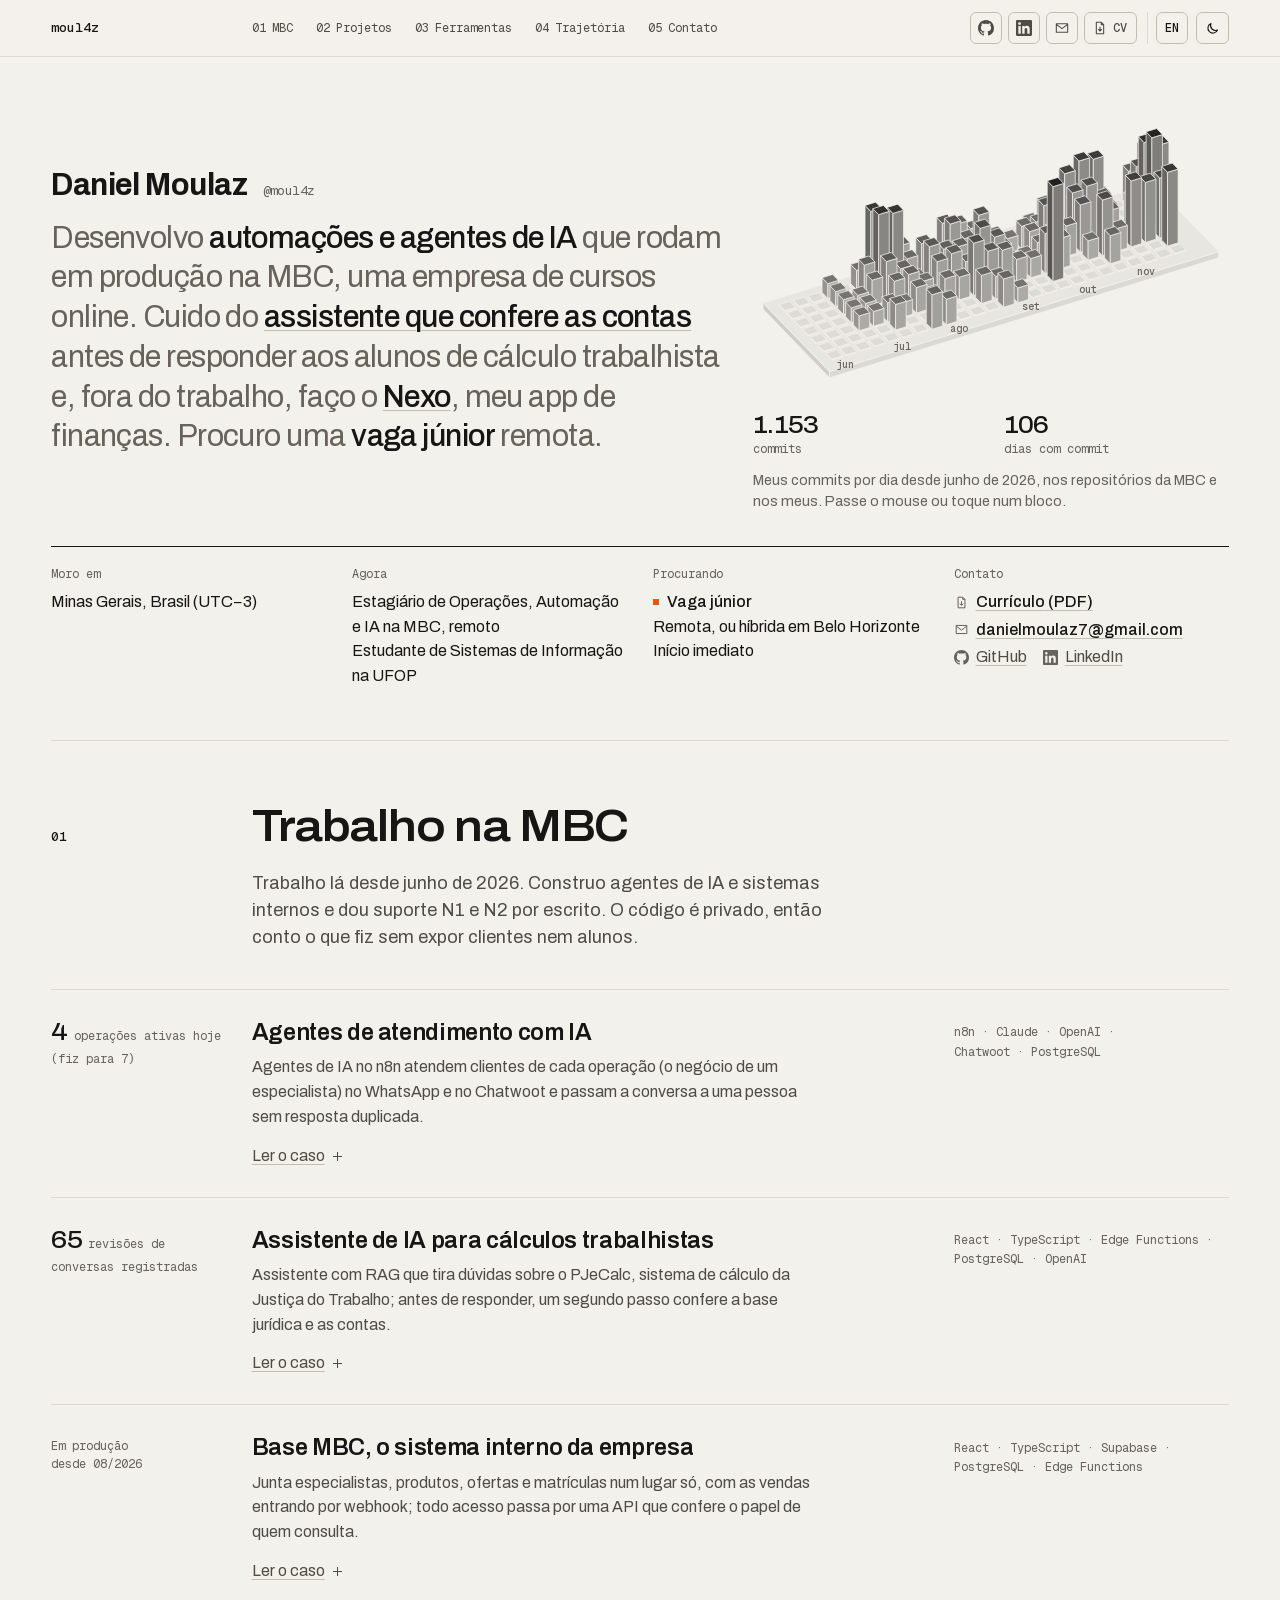
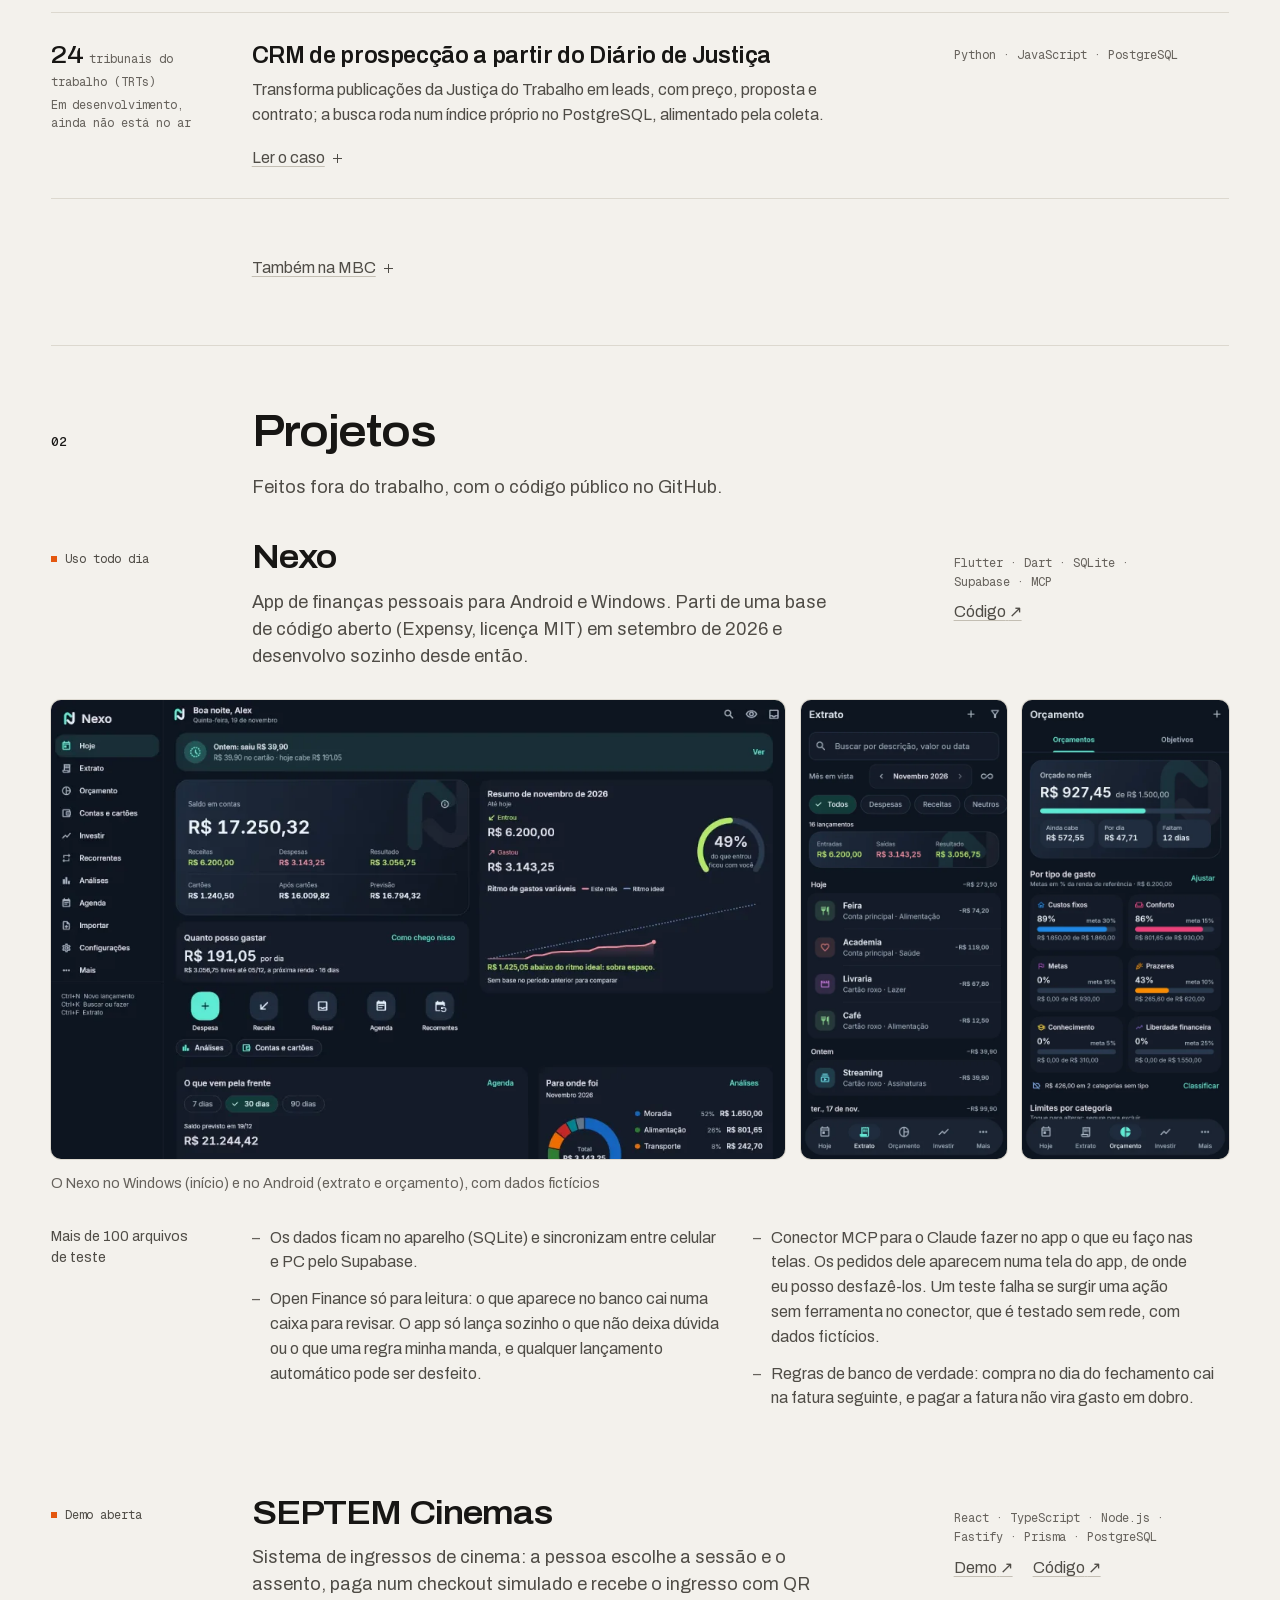
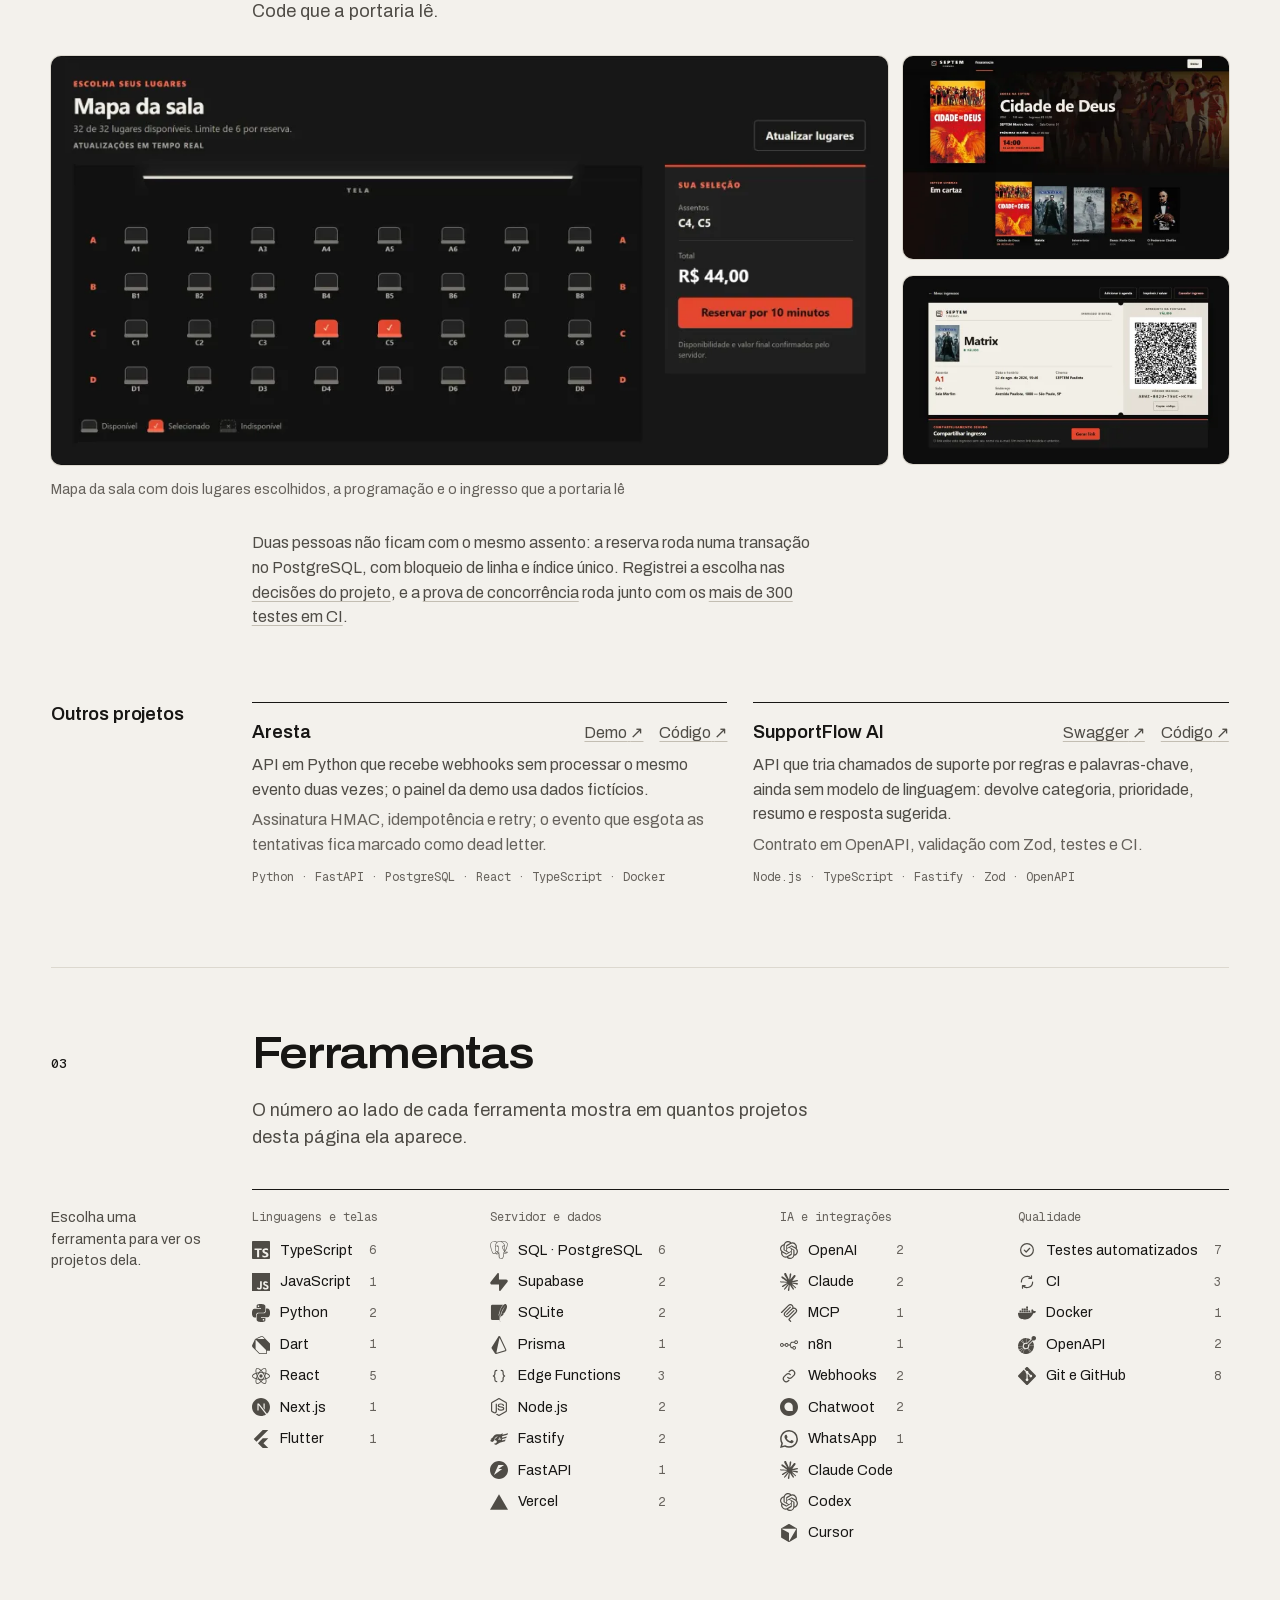
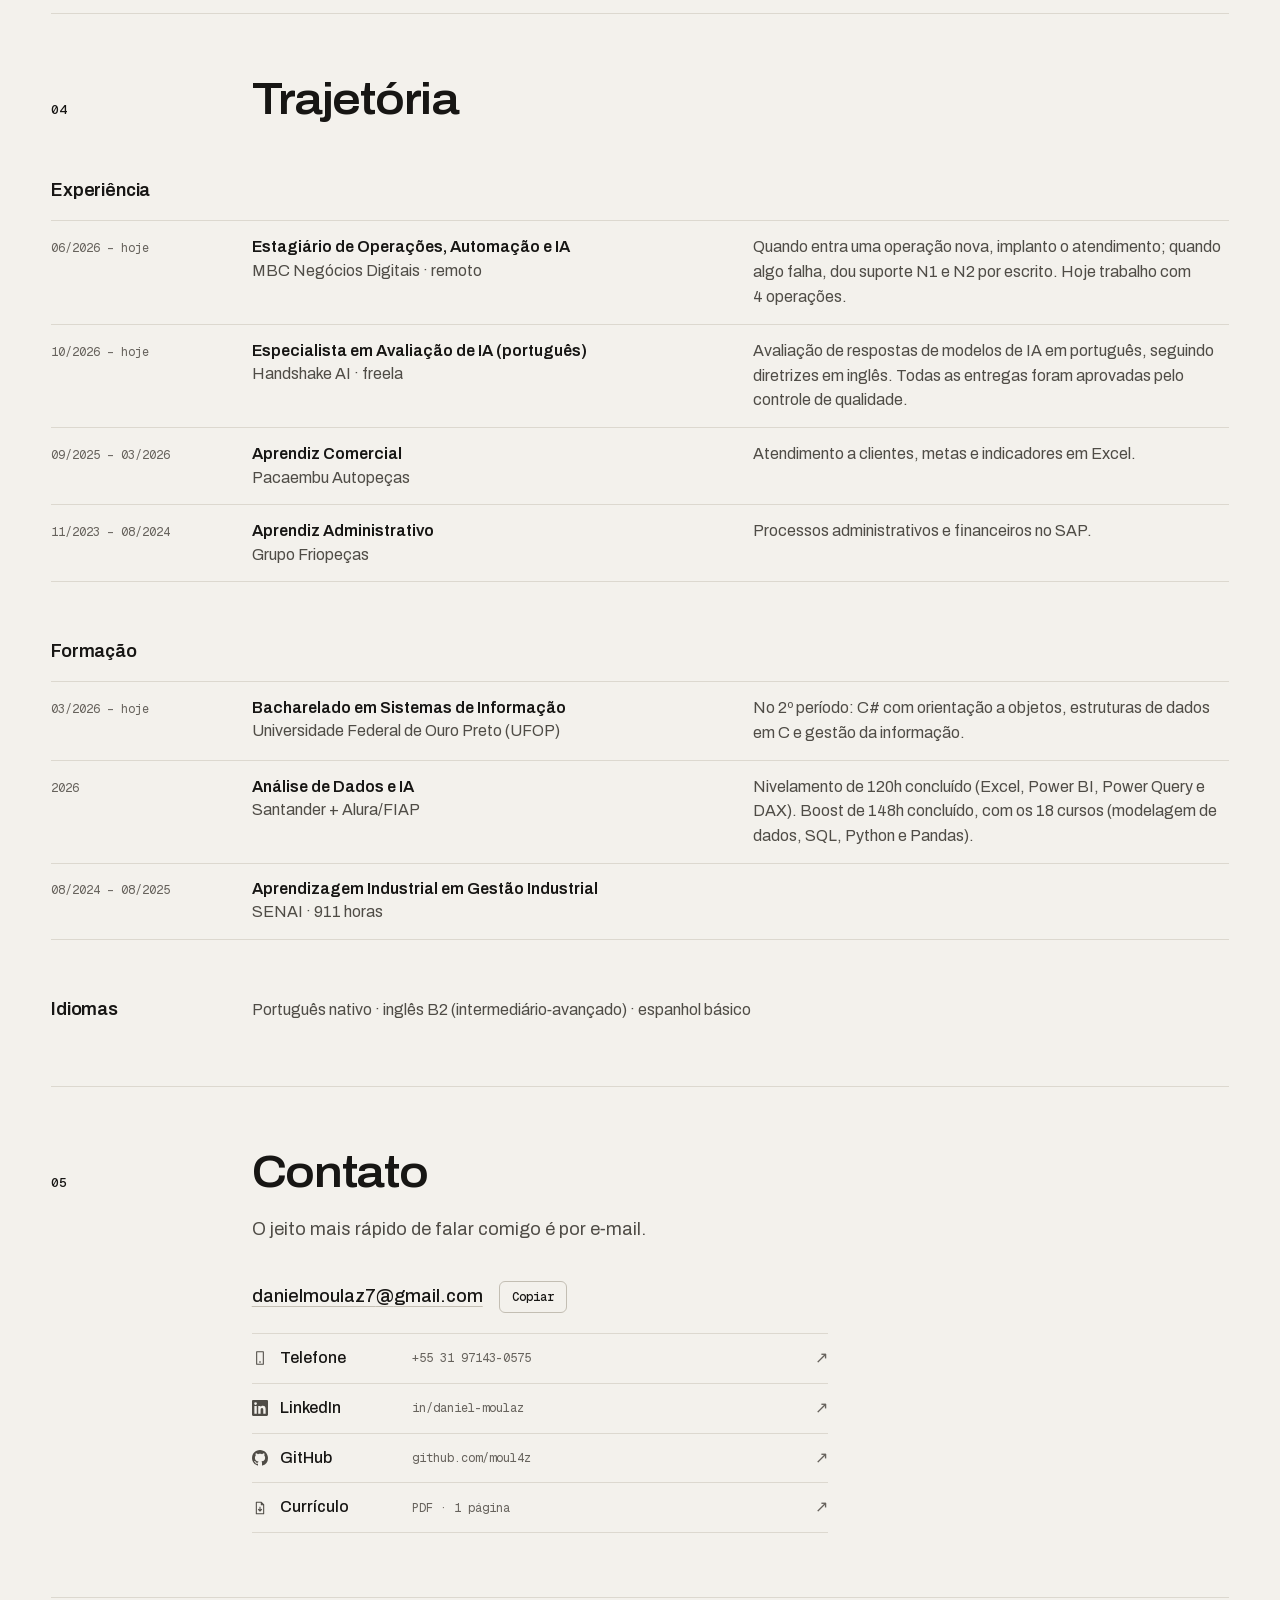
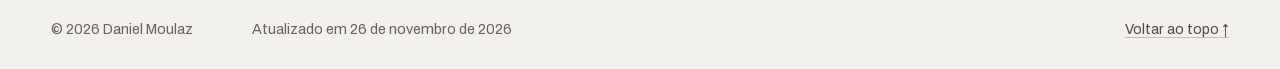
==== commit 135f88b3: "Publica o site (26/11/2026)" ====
--- a/index.html
+++ b/index.html
@@ -1 +1 @@
-<!DOCTYPE html><!--73e619b2092a_bfb50047--><html lang="pt-BR" class="__variable_7347c0 __variable_d19bea"><head><meta charSet="utf-8"/><meta name="viewport" content="width=device-width, initial-scale=1"/><link rel="stylesheet" href="/_next/static/css/56b8f642a0ffb2f8.css" data-precedence="next"/><link rel="preload" as="font" type="font/woff2" crossorigin="" href="/_next/static/media/c214ffb7f5362987-s.p.woff2"/><link rel="preload" as="font" type="font/woff2" crossorigin="" href="/_next/static/media/7d4881bb7e1bf84d.p.woff2"/><link rel="preload" as="script" fetchPriority="low" href="/_next/static/chunks/webpack-fd6b990aac46a47f.js"/><script src="/_next/static/chunks/4bd1b696-c023c6e3521b1417.js" async=""></script><script src="/_next/static/chunks/255-0e5ac6cd71b0e266.js" async=""></script><script src="/_next/static/chunks/main-app-9e2adcb4d07cd08f.js" async=""></script><script src="/_next/static/chunks/323-de87492eba9b5e1f.js" async=""></script><script src="/_next/static/chunks/app/(pt)/page-cac48124f5d4a84e.js" async=""></script><meta name="theme-color" media="(prefers-color-scheme: light)" content="#f3f1ec"/><meta name="theme-color" media="(prefers-color-scheme: dark)" content="#0f0f0e"/><title>Daniel Moulaz · Desenvolvedor de automações e agentes de IA</title><meta name="description" content="Desenvolvo automações e agentes de IA com n8n, Claude e OpenAI, em produção na MBC. Procuro uma vaga júnior remota. Estudo Sistemas de Informação na UFOP."/><link rel="canonical" href="https://moulaz.dev/"/><link rel="alternate" hrefLang="pt-BR" href="https://moulaz.dev/"/><link rel="alternate" hrefLang="en" href="https://moulaz.dev/en/"/><link rel="alternate" hrefLang="x-default" href="https://moulaz.dev/en/"/><meta property="og:title" content="Daniel Moulaz · Desenvolvedor de automações e agentes de IA"/><meta property="og:description" content="Desenvolvo automações e agentes de IA com n8n, Claude e OpenAI, em produção na MBC. Procuro uma vaga júnior remota. Estudo Sistemas de Informação na UFOP."/><meta property="og:url" content="https://moulaz.dev/"/><meta property="og:site_name" content="moulaz.dev"/><meta property="og:locale" content="pt_BR"/><meta property="og:image" content="https://moulaz.dev/og-pt.png"/><meta property="og:image:width" content="1200"/><meta property="og:image:height" content="630"/><meta property="og:image:type" content="image/png"/><meta property="og:image:alt" content="Daniel Moulaz, desenvolvedor de automações e agentes de IA. moulaz.dev"/><meta property="og:locale:alternate" content="en_US"/><meta property="og:type" content="website"/><meta name="twitter:card" content="summary_large_image"/><meta name="twitter:title" content="Daniel Moulaz · Desenvolvedor de automações e agentes de IA"/><meta name="twitter:description" content="Desenvolvo automações e agentes de IA com n8n, Claude e OpenAI, em produção na MBC. Procuro uma vaga júnior remota. Estudo Sistemas de Informação na UFOP."/><meta name="twitter:image" content="https://moulaz.dev/og-pt.png"/><meta name="twitter:image:alt" content="Daniel Moulaz, desenvolvedor de automações e agentes de IA. moulaz.dev"/><link rel="icon" href="/icon.svg" type="image/svg+xml"/><link rel="icon" href="/icon-192.png" sizes="192x192" type="image/png"/><link rel="icon" href="/favicon.ico" sizes="48x48"/><link rel="apple-touch-icon" href="/apple-touch-icon.png"/><script>document.documentElement.classList.add("js");try{var t=localStorage.getItem("theme");if(t==="light"||t==="dark")document.documentElement.dataset.theme=t}catch(e){}(function(d){var c={light:"#f3f1ec",dark:"#0f0f0e"};function s(){var v=c[d.dataset.theme],m=document.getElementById("theme-color");if(!v){if(m)m.remove();return}if(!m){m=document.createElement("meta");m.name="theme-color";m.id="theme-color";document.head.prepend(m)}m.content=v}s();new MutationObserver(s).observe(d,{attributes:true,attributeFilter:["data-theme"]})})(document.documentElement);</script><script src="/_next/static/chunks/polyfills-42372ed130431b0a.js" noModule=""></script></head><body><div hidden=""><!--$--><!--/$--></div><script type="application/ld+json">{"@context":"https://schema.org","@graph":[{"@type":"ProfilePage","@id":"https://moulaz.dev/#page","url":"https://moulaz.dev/","name":"Daniel Moulaz · Desenvolvedor de automações e agentes de IA","inLanguage":"pt-BR","isPartOf":{"@id":"https://moulaz.dev/#site"},"dateCreated":"2026-11-19","dateModified":"2026-11-25","mainEntity":{"@id":"https://moulaz.dev/#daniel"}},{"@type":"Person","@id":"https://moulaz.dev/#daniel","name":"Daniel Moulaz","alternateName":"moul4z","url":"https://moulaz.dev/","description":"Desenvolvo automações e agentes de IA com n8n, Claude e OpenAI, em produção na MBC. Procuro uma vaga júnior remota. Estudo Sistemas de Informação na UFOP.","jobTitle":"Estagiário de Operações, Automação e IA","worksFor":{"@type":"Organization","name":"MBC Negócios Digitais"},"address":{"@type":"PostalAddress","addressRegion":"MG","addressCountry":"BR"},"email":"mailto:danielmoulaz7@gmail.com","knowsLanguage":["pt-BR","en","es"],"sameAs":["https://www.linkedin.com/in/daniel-moulaz","https://github.com/moul4z"]},{"@type":"WebSite","@id":"https://moulaz.dev/#site","url":"https://moulaz.dev/","name":"Daniel Moulaz","alternateName":"moulaz.dev","inLanguage":["pt-BR","en"]}]}</script><a class="skip-link" href="#conteudo">Pular para o conteúdo</a><span id="nova-aba" hidden="">abre em nova aba</span><header class="top"><div class="wrap g top-in"><a href="/" class="brand">moul4z</a><nav class="nav" aria-label="Seções"><a href="#trabalho"><span class="nav-n" aria-hidden="true">01</span>MBC</a><a href="#projetos"><span class="nav-n" aria-hidden="true">02</span>Projetos</a><a href="#ferramentas"><span class="nav-n" aria-hidden="true">03</span>Ferramentas</a><a href="#trajetoria"><span class="nav-n" aria-hidden="true">04</span>Trajetória</a><a href="#contato"><span class="nav-n" aria-hidden="true">05</span>Contato</a></nav><div class="tools"><span class="quick"><a href="https://github.com/moul4z" class="icon-btn ico-btn" aria-label="GitHub" title="GitHub" target="_blank" rel="noopener" aria-describedby="nova-aba"><svg class="ico" width="16" height="16" viewBox="0 0 16 16" aria-hidden="true" focusable="false" fill="currentColor" stroke-linejoin="round"><path d="M8 0C3.58 0 0 3.58 0 8c0 3.54 2.29 6.53 5.47 7.59.4.07.55-.17.55-.38 0-.19-.01-.82-.01-1.49-2.01.37-2.53-.49-2.69-.94-.09-.23-.48-.94-.82-1.13-.28-.15-.68-.52-.01-.53.63-.01 1.08.58 1.23.82.72 1.21 1.87.87 2.33.66.07-.52.28-.87.51-1.07-1.78-.2-3.64-.89-3.64-3.95 0-.87.31-1.59.82-2.15-.08-.2-.36-1.02.08-2.12 0 0 .67-.21 2.2.82.64-.18 1.32-.27 2-.27.68 0 1.36.09 2 .27 1.53-1.04 2.2-.82 2.2-.82.44 1.1.16 1.92.08 2.12.51.56.82 1.27.82 2.15 0 3.07-1.87 3.75-3.65 3.95.29.25.54.73.54 1.48 0 1.07-.01 1.93-.01 2.2 0 .21.15.46.55.38A8.013 8.013 0 0016 8c0-4.42-3.58-8-8-8z"></path></svg></a><a href="https://www.linkedin.com/in/daniel-moulaz" class="icon-btn ico-btn" aria-label="LinkedIn" title="LinkedIn" target="_blank" rel="noopener" aria-describedby="nova-aba"><svg class="ico" width="16" height="16" viewBox="0 0 24 24" aria-hidden="true" focusable="false" fill="currentColor" stroke-linejoin="round"><path d="M20.45 20.45h-3.55v-5.57c0-1.33-.03-3.04-1.85-3.04-1.85 0-2.14 1.45-2.14 2.94v5.67H9.35V9h3.41v1.56h.05c.48-.9 1.64-1.85 3.37-1.85 3.6 0 4.27 2.37 4.27 5.46v6.28zM5.34 7.43a2.06 2.06 0 1 1 0-4.13 2.06 2.06 0 0 1 0 4.13zM7.12 20.45H3.56V9h3.56v11.45zM22.22 0H1.77C.79 0 0 .77 0 1.73v20.54C0 23.23.79 24 1.77 24h20.45c.98 0 1.78-.77 1.78-1.73V1.73C24 .77 23.2 0 22.22 0z"></path></svg></a><a class="icon-btn ico-btn" href="mailto:danielmoulaz7@gmail.com" aria-label="E-mail: danielmoulaz7@gmail.com" title="danielmoulaz7@gmail.com"><svg class="ico" width="16" height="16" viewBox="0 0 24 24" aria-hidden="true" focusable="false" fill="none" stroke="currentColor" stroke-width="1.6" stroke-linejoin="round"><path d="M3.5 5.5h17v13h-17z M3.5 6.5 12 13l8.5-6.5"></path></svg></a><a href="/daniel-moulaz-curriculo.pdf" class="icon-btn cv-btn" aria-label="CV: Currículo (PDF)" title="CV: Currículo (PDF)" target="_blank" rel="noopener" aria-describedby="nova-aba"><svg class="ico" width="16" height="16" viewBox="0 0 24 24" aria-hidden="true" focusable="false" fill="none" stroke="currentColor" stroke-width="1.6" stroke-linejoin="round"><path d="M14 3.5H6.5v17h11V7z M14 3.5V7h3.5 M12 10v6.5 M9.25 13.75 12 16.5l2.75-2.75"></path></svg><span class="cv-short">CV</span></a></span><a class="icon-btn" href="/en/" hrefLang="en" lang="en" aria-label="EN: English version">EN</a><button type="button" class="icon-btn theme-btn" aria-label="Trocar entre tema claro e escuro" title="Trocar entre tema claro e escuro"><svg class="moon" viewBox="0 0 24 24" width="15" height="15" aria-hidden="true"><path fill="none" stroke="currentColor" stroke-width="1.8" stroke-linejoin="round" d="M20 14.5A8 8 0 0 1 9.5 4a8 8 0 1 0 10.5 10.5Z"></path></svg><svg class="sun" viewBox="0 0 24 24" width="15" height="15" aria-hidden="true"><g fill="none" stroke="currentColor" stroke-width="1.8" stroke-linecap="round"><circle cx="12" cy="12" r="4.2"></circle><path d="M12 2.5v2.2M12 19.3v2.2M4.6 4.6l1.6 1.6M17.8 17.8l1.6 1.6M2.5 12h2.2M19.3 12h2.2M4.6 19.4l1.6-1.6M17.8 6.2l1.6-1.6"></path></g></svg></button></div></div></header><main id="conteudo" class="wrap" tabindex="-1"><section class="hero g" aria-labelledby="hero-name"><div class="hero-text"><h1 id="hero-name" class="name">Daniel Moulaz<!-- --> <span class="handle">@moul4z</span></h1><p class="statement">Desenvolvo <strong>automações e agentes de IA</strong> que rodam em produção na MBC, uma empresa de cursos online. Cuido do <a href="#assistente" class="tlink"><strong>assistente que confere as contas</strong></a> antes de responder aos alunos de cálculo trabalhista e, fora do trabalho, faço o <a href="#nexo" class="tlink"><strong>Nexo</strong></a>, meu app de finanças. Procuro uma <strong>vaga júnior</strong> remota.</p></div><figure class="sky"><div class="sky-stage"><canvas role="img" aria-label="Gráfico em 3D dos meus commits por dia desde junho de 2026, um bloco por dia, mais alto quanto mais commits."></canvas><p class="sky-tip" aria-hidden="true" hidden=""></p></div><figcaption><dl class="sky-stats"><div><dt>commits</dt><dd>1.152</dd></div><div><dt>dias com commit</dt><dd>106</dd></div></dl><p>Meus commits por dia desde junho de 2026, nos repositórios da MBC e nos meus. Passe o mouse ou toque num bloco.</p></figcaption></figure><dl class="facts"><div><dt>Moro em</dt><dd>Minas Gerais, Brasil (UTC−3)</dd></div><div><dt>Agora</dt><dd><span class="line">Estagiário de Operações, Automação e IA na MBC, remoto</span><span class="line">Estudante de Sistemas de Informação na UFOP</span></dd></div><div><dt>Procurando</dt><dd><span class="line seeking"><span class="led" aria-hidden="true"></span>Vaga júnior</span><span class="line">Remota, ou híbrida em Belo Horizonte</span><span class="line">Início imediato</span></dd></div><div><dt>Contato</dt><dd><span class="line"><a href="/daniel-moulaz-curriculo.pdf" class="mlink strong with-ico" target="_blank" rel="noopener" aria-describedby="nova-aba"><svg class="ico" width="15" height="15" viewBox="0 0 24 24" aria-hidden="true" focusable="false" fill="none" stroke="currentColor" stroke-width="1.6" stroke-linejoin="round"><path d="M14 3.5H6.5v17h11V7z M14 3.5V7h3.5 M12 10v6.5 M9.25 13.75 12 16.5l2.75-2.75"></path></svg><span>Currículo<!-- --> (PDF)</span></a></span><span class="line"><a class="mlink strong with-ico nowrap" href="mailto:danielmoulaz7@gmail.com"><svg class="ico" width="15" height="15" viewBox="0 0 24 24" aria-hidden="true" focusable="false" fill="none" stroke="currentColor" stroke-width="1.6" stroke-linejoin="round"><path d="M3.5 5.5h17v13h-17z M3.5 6.5 12 13l8.5-6.5"></path></svg><span>danielmoulaz7@gmail.com</span></a></span><span class="line links-inline"><a href="https://github.com/moul4z" class="mlink with-ico" target="_blank" rel="noopener" aria-describedby="nova-aba"><svg class="ico" width="15" height="15" viewBox="0 0 16 16" aria-hidden="true" focusable="false" fill="currentColor" stroke-linejoin="round"><path d="M8 0C3.58 0 0 3.58 0 8c0 3.54 2.29 6.53 5.47 7.59.4.07.55-.17.55-.38 0-.19-.01-.82-.01-1.49-2.01.37-2.53-.49-2.69-.94-.09-.23-.48-.94-.82-1.13-.28-.15-.68-.52-.01-.53.63-.01 1.08.58 1.23.82.72 1.21 1.87.87 2.33.66.07-.52.28-.87.51-1.07-1.78-.2-3.64-.89-3.64-3.95 0-.87.31-1.59.82-2.15-.08-.2-.36-1.02.08-2.12 0 0 .67-.21 2.2.82.64-.18 1.32-.27 2-.27.68 0 1.36.09 2 .27 1.53-1.04 2.2-.82 2.2-.82.44 1.1.16 1.92.08 2.12.51.56.82 1.27.82 2.15 0 3.07-1.87 3.75-3.65 3.95.29.25.54.73.54 1.48 0 1.07-.01 1.93-.01 2.2 0 .21.15.46.55.38A8.013 8.013 0 0016 8c0-4.42-3.58-8-8-8z"></path></svg><span>GitHub</span></a><a href="https://www.linkedin.com/in/daniel-moulaz" class="mlink with-ico" target="_blank" rel="noopener" aria-describedby="nova-aba"><svg class="ico" width="15" height="15" viewBox="0 0 24 24" aria-hidden="true" focusable="false" fill="currentColor" stroke-linejoin="round"><path d="M20.45 20.45h-3.55v-5.57c0-1.33-.03-3.04-1.85-3.04-1.85 0-2.14 1.45-2.14 2.94v5.67H9.35V9h3.41v1.56h.05c.48-.9 1.64-1.85 3.37-1.85 3.6 0 4.27 2.37 4.27 5.46v6.28zM5.34 7.43a2.06 2.06 0 1 1 0-4.13 2.06 2.06 0 0 1 0 4.13zM7.12 20.45H3.56V9h3.56v11.45zM22.22 0H1.77C.79 0 0 .77 0 1.73v20.54C0 23.23.79 24 1.77 24h20.45c.98 0 1.78-.77 1.78-1.73V1.73C24 .77 23.2 0 22.22 0z"></path></svg><span>LinkedIn</span></a></span></dd></div></dl></section><section id="trabalho" class="sec" aria-labelledby="trabalho-t"><header class="g sec-head" data-reveal="true"><p class="sec-n" aria-hidden="true">01</p><div class="sec-t"><h2 id="trabalho-t">Trabalho na MBC</h2><p class="lead">Trabalho lá desde junho de 2026. Construo agentes de IA e sistemas internos e dou suporte N1 e N2 por escrito. O código é privado, então conto o que fiz sem expor clientes nem alunos.</p></div></header><ol class="cases hover-list" data-reveal="true"><li id="agentes" class="case g"><p class="datum"><span class="datum-n">4</span><span class="datum-l">operações ativas hoje (fiz para 7)</span></p><div class="c"><h3>Agentes de atendimento com IA</h3><p class="sum">Agentes de IA no n8n atendem clientes de cada operação (o negócio de um especialista) no WhatsApp e no Chatwoot e passam a conversa a uma pessoa sem resposta duplicada.</p></div><p class="x stack">n8n · Claude · OpenAI · Chatwoot · PostgreSQL</p><details class="case-more"><summary>Ler o caso<span class="sr-only">: <!-- -->Agentes de atendimento com IA</span><span class="plus" aria-hidden="true"></span></summary><dl class="case-body"><div><dt>O problema</dt><dd>O suporte humano respondia às mesmas dúvidas todos os dias, em cada operação da MBC, pelo WhatsApp e pelo Chatwoot (a central de atendimento).</dd></div><div><dt>O que eu fiz</dt><dd><p>Construí e mantenho os agentes, a base de conhecimento e a curadoria.</p><ul><li>Agentes no n8n com Claude e OpenAI, ligados ao WhatsApp e ao Chatwoot.</li><li>Base de conhecimento feita com as respostas reais do suporte humano.</li><li>Passagem para atendente humano sem resposta duplicada.</li><li>Central de curadoria (Vercel + Postgres): um fluxo acha perguntas novas nas conversas, e o time aprova antes de elas entrarem na base.</li></ul></dd></div><div><dt>A parte difícil</dt><dd>Quando o atendente assume a conversa, o agente tem que parar na hora, sem mandar mais nada e sem deixar o cliente sem resposta.</dd></div><div><dt>Resultado</dt><dd class="result">Fiz os agentes para 7 operações. Algumas saíram da MBC depois, e hoje 4 seguem ativas, com passagem para humano. Nada novo entra na base sem o time aprovar.</dd></div></dl></details></li><li id="assistente" class="case g"><p class="datum"><span class="datum-n">65</span><span class="datum-l">revisões de conversas registradas</span></p><div class="c"><h3>Assistente de IA para cálculos trabalhistas</h3><p class="sum">Assistente com RAG que tira dúvidas sobre o PJeCalc, sistema de cálculo da Justiça do Trabalho; antes de responder, um segundo passo confere a base jurídica e as contas.</p></div><p class="x stack">React · TypeScript · Edge Functions · PostgreSQL · OpenAI</p><details class="case-more"><summary>Ler o caso<span class="sr-only">: <!-- -->Assistente de IA para cálculos trabalhistas</span><span class="plus" aria-hidden="true"></span></summary><dl class="case-body"><div><dt>O problema</dt><dd>Alunos de um curso de cálculos trabalhistas travam no PJeCalc e em trechos da sentença, muitas vezes fora do horário do suporte. Aqui, resposta errada vira cálculo errado num processo.</dd></div><div><dt>O que eu fiz</dt><dd><p>Sou o responsável pelo projeto desde julho de 2026: mais de 300 commits e mais de 70 pull requests, na versão 9.5.</p><ul><li>Migração do protótipo em Python/FastAPI para React, Edge Functions em TypeScript e PostgreSQL.</li><li>Resposta em duas etapas: um rascunho e um revisor que confere a base jurídica e devolve uma aprovação estruturada.</li><li>Leitura de PDF e de print de sentença, com um modo próprio para analisar a decisão.</li><li>Checagem automática das contas que aparecem na resposta.</li><li>Acesso só para alunos: login por link ou código no e-mail, conferido com a lista de alunos sincronizada da área de membros.</li><li>Teste de regressão a cada versão e 65 revisões de conversas registradas. Já peguei uma regressão em que o assistente lia “honorários” como o preço do curso.</li></ul></dd></div><div><dt>A parte difícil</dt><dd>O custo por resposta precisava cair sem a qualidade cair junto. Medi que só 14% do prompt era reaproveitado em cache, porque a parte fixa vinha misturada com o contexto de cada pergunta. Reorganizei o prompt com a parte fixa primeiro, e o revisor passou a apenas aprovar o rascunho quando ele já está certo, em vez de reescrever a resposta inteira.</dd></div><div><dt>Resultado</dt><dd class="result">Em produção para os alunos, com o custo de cada resposta medido (cerca de US$ 0,04 na revisão de agosto) e cada correção registrada numa versão.</dd></div></dl></details></li><li id="base" class="case g"><p class="datum"><span class="datum-s">Em produção desde 08/2026</span></p><div class="c"><h3>Base MBC, o sistema interno da empresa</h3><p class="sum">Junta especialistas, produtos, ofertas e matrículas num lugar só, com as vendas entrando por webhook; todo acesso passa por uma API que confere o papel de quem consulta.</p></div><p class="x stack">React · TypeScript · Supabase · PostgreSQL · Edge Functions</p><details class="case-more"><summary>Ler o caso<span class="sr-only">: <!-- -->Base MBC, o sistema interno da empresa</span><span class="plus" aria-hidden="true"></span></summary><dl class="case-body"><div><dt>O problema</dt><dd>Os dados de venda, de acesso e de suporte de cada operação ficavam em plataformas diferentes, e qualquer relatório era montado à mão.</dd></div><div><dt>O que eu fiz</dt><dd><p>Fiz a maior parte do sistema entre agosto e outubro de 2026.</p><ul><li>Vendas da Guru e da TMB (plataformas de pagamento) entram por webhook e viram matrícula por funções no próprio banco de dados.</li><li>Sincronização dos acessos com a área de membros (Curseduca).</li><li>Painel de suporte com dados do Chatwoot: satisfação (CSAT) e tempo até a primeira resposta, recalculados todo dia.</li><li>Matriz de permissões por papel, coberta por testes, e dados pessoais cortados conforme o papel de quem consulta.</li></ul></dd></div><div><dt>A parte difícil</dt><dd>Ninguém pode ver mais do que deve. Por isso o navegador não lê nenhuma tabela direto: todas têm a segurança em nível de linha (RLS) ligada e nenhuma política, o que bloqueia tudo por padrão. Todo acesso passa por uma API que confere o login, se a pessoa é da equipe e se o papel dela permite aquilo. Tirar o acesso de alguém vale já na requisição seguinte.</dd></div><div><dt>Resultado</dt><dd class="result">Em produção desde agosto de 2026. Antes de cada publicação, a verificação roda tipos, lint, testes, build e uma varredura de segredos.</dd></div></dl></details></li><li id="prospeccao" class="case g"><p class="datum"><span class="datum-n">24</span><span class="datum-l">tribunais do trabalho (TRTs)</span><span class="datum-s">Em desenvolvimento, ainda não está no ar</span></p><div class="c"><h3>CRM de prospecção a partir do Diário de Justiça</h3><p class="sum">Transforma publicações da Justiça do Trabalho em leads, com preço, proposta e contrato; a busca roda num índice próprio no PostgreSQL, alimentado pela coleta.</p></div><p class="x stack">Python · JavaScript · PostgreSQL</p><details class="case-more"><summary>Ler o caso<span class="sr-only">: <!-- -->CRM de prospecção a partir do Diário de Justiça</span><span class="plus" aria-hidden="true"></span></summary><dl class="case-body"><div><dt>O problema</dt><dd>Os alunos prospectam escritórios de advocacia, mas a informação está espalhada nas publicações diárias de 24 tribunais do trabalho, e o resto fica em planilhas e ferramentas soltas.</dd></div><div><dt>O que eu fiz</dt><dd><p>Desenvolvi a maior parte (101 de 150 commits), junto com mais uma pessoa do time.</p><ul><li>Coleta diária das publicações de 24 tribunais do trabalho, com um índice próprio no PostgreSQL para a busca ser interativa.</li><li>Leads ligados a pessoas e escritórios pela OAB e pelo CNPJ, com quadro Kanban e o Google Maps como segunda fonte.</li><li>Preço, proposta e contrato feitos dentro de cada lead.</li><li>Login por link no e-mail.</li></ul></dd></div><div><dt>A parte difícil</dt><dd>A API pública só responde por tribunal, por dia e por frase, com limite de 1.000 itens. Uma busca ao vivo viraria dezenas de chamadas, então separei as duas coisas: a coleta roda em lote e grava num índice próprio, onde a busca é interativa.</dd></div><div><dt>Resultado</dt><dd class="result">Em desenvolvimento. Cada fase entra com a sua bateria de testes, hoje 1.620 verificações, e teste de mutação nas regras críticas.</dd></div></dl></details></li></ol><div class="g also-row" data-reveal="true"><details class="c also-more"><summary>Também na MBC<span class="plus" aria-hidden="true"></span></summary><ul class="also-list"><li>Dou suporte N1 e N2 por escrito e investigo falhas de acesso por logs, payloads e SQL.</li><li>Implanto o suporte das operações novas: Chatwoot, WhatsApp, tags, tickets e agente de IA.</li><li>Ligo 5 plataformas de pagamento à área de membros por n8n e webhooks; se a leitura falha, o acesso não cai.</li><li>Faço sistemas internos em React e Supabase, como o liberador de bônus que 4 operações usam.</li><li>Em lançamentos, automatizo a captação em grupos de WhatsApp, os lembretes das lives e a liberação do produto.</li></ul></details></div></section><section id="projetos" class="sec" aria-labelledby="projetos-t"><header class="g sec-head" data-reveal="true"><p class="sec-n" aria-hidden="true">02</p><div class="sec-t"><h2 id="projetos-t">Projetos</h2><p class="lead">Feitos fora do trabalho, com o código público no GitHub.</p></div></header><article id="nexo" class="feature" aria-label="Nexo"><div class="g feat-head" data-reveal="true"><p class="state"><span class="led" aria-hidden="true"></span>Uso todo dia</p><div class="c"><h3 class="feature-name">Nexo</h3><p class="feature-sum">App de finanças pessoais para Android e Windows. Parti de uma base de código aberto (Expensy, licença MIT) em setembro de 2026 e desenvolvo sozinho desde então.</p></div><div class="x"><p class="stack">Flutter · Dart · SQLite · Supabase · MCP</p><p class="links"><a href="https://github.com/moul4z/Nexo" class="mlink" target="_blank" rel="noopener" aria-describedby="nova-aba">Código<span class="sr-only">: <!-- -->Nexo</span> <span aria-hidden="true">↗</span></a></p></div></div><div data-reveal="true"><figure class="gallery"><div class="shots-row" style="grid-template-columns:minmax(0, 1.600fr) minmax(0, 0.450fr) minmax(0, 0.450fr)"><button type="button" class="shot" aria-label="Ampliar: Tela inicial do Nexo no Windows: saldo em contas, quanto posso gastar por dia, resumo do mês e ritmo de gastos, com dados fictícios"><img src="/img/nexo-desktop.webp" srcSet="/img/nexo-desktop-480.webp 480w, /img/nexo-desktop-600.webp 600w, /img/nexo-desktop-960.webp 960w, /img/nexo-desktop-1200.webp 1200w, /img/nexo-desktop.webp 1440w" sizes="(max-width: 720px) calc(100vw - 40px), (max-width: 1440px) calc((100vw - 40px) * 0.640), calc(1312px * 0.640)" width="1440" height="900" alt="" loading="lazy" decoding="async"/><span class="shot-hint" aria-hidden="true">Ampliar<svg viewBox="0 0 12 12" width="11" height="11" aria-hidden="true"><path d="M7 1h4v4M5 11H1V7M11 1 7.2 4.8M1 11l3.8-3.8" fill="none" stroke="currentColor" stroke-width="1.3"></path></svg></span></button><button type="button" class="shot tall" aria-label="Ampliar: Extrato do Nexo no Android, com busca, filtros e os lançamentos do dia por categoria, com dados fictícios"><img src="/img/nexo-extrato.webp" srcSet="/img/nexo-extrato-480.webp 480w, /img/nexo-extrato-600.webp 600w, /img/nexo-extrato.webp 824w" sizes="(max-width: 720px) calc((100vw - 50px) / 2), (max-width: 1440px) calc((100vw - 40px) * 0.180), calc(1312px * 0.180)" width="824" height="1830" alt="" loading="lazy" decoding="async"/><span class="shot-hint" aria-hidden="true">Ampliar<svg viewBox="0 0 12 12" width="11" height="11" aria-hidden="true"><path d="M7 1h4v4M5 11H1V7M11 1 7.2 4.8M1 11l3.8-3.8" fill="none" stroke="currentColor" stroke-width="1.3"></path></svg></span></button><button type="button" class="shot tall" aria-label="Ampliar: Orçamento do Nexo no Android: quanto foi orçado no mês, quanto ainda cabe por dia e metas por tipo de gasto, com dados fictícios"><img src="/img/nexo-orcamento.webp" srcSet="/img/nexo-orcamento-480.webp 480w, /img/nexo-orcamento-600.webp 600w, /img/nexo-orcamento.webp 824w" sizes="(max-width: 720px) calc((100vw - 50px) / 2), (max-width: 1440px) calc((100vw - 40px) * 0.180), calc(1312px * 0.180)" width="824" height="1830" alt="" loading="lazy" decoding="async"/><span class="shot-hint" aria-hidden="true">Ampliar<svg viewBox="0 0 12 12" width="11" height="11" aria-hidden="true"><path d="M7 1h4v4M5 11H1V7M11 1 7.2 4.8M1 11l3.8-3.8" fill="none" stroke="currentColor" stroke-width="1.3"></path></svg></span></button></div><figcaption class="g"><span class="cap">O Nexo no Windows (início) e no Android (extrato e orçamento), com dados fictícios</span></figcaption><dialog class="lightbox" aria-label="O Nexo no Windows (início) e no Android (extrato e orçamento), com dados fictícios"></dialog></figure></div><div class="g feat-body" data-reveal="true"><p class="hl-m">Mais de 100 arquivos de teste</p><ul class="cw points two"><li>Os dados ficam no aparelho (SQLite) e sincronizam entre celular e PC pelo Supabase.</li><li>Open Finance só para leitura: o que aparece no banco cai numa caixa para revisar. O app só lança sozinho o que não deixa dúvida ou o que uma regra minha manda, e qualquer lançamento automático pode ser desfeito.</li><li>Conector MCP para o Claude fazer no app o que eu faço nas telas. Os pedidos dele aparecem numa tela do app, de onde eu posso desfazê-los. Um teste falha se surgir uma ação sem ferramenta no conector, que é testado sem rede, com dados fictícios.</li><li>Regras de banco de verdade: compra no dia do fechamento cai na fatura seguinte, e pagar a fatura não vira gasto em dobro.</li></ul></div></article><article class="feature" aria-label="SEPTEM Cinemas"><div class="g feat-head" data-reveal="true"><p class="state"><span class="led" aria-hidden="true"></span>Demo aberta</p><div class="c"><h3 class="feature-name">SEPTEM Cinemas</h3><p class="feature-sum">Sistema de ingressos de cinema: a pessoa escolhe a sessão e o assento, paga num checkout simulado e recebe o ingresso com QR Code que a portaria lê.</p></div><div class="x"><p class="stack">React · TypeScript · Node.js · Fastify · Prisma · PostgreSQL</p><p class="links"><a href="https://septem-cinemas.vercel.app" class="mlink" target="_blank" rel="noopener" aria-describedby="nova-aba">Demo<span class="sr-only">: <!-- -->SEPTEM Cinemas</span> <span aria-hidden="true">↗</span></a><a href="https://github.com/moul4z/septem-cinemas" class="mlink" target="_blank" rel="noopener" aria-describedby="nova-aba">Código<span class="sr-only">: <!-- -->SEPTEM Cinemas</span> <span aria-hidden="true">↗</span></a></p></div></div><div data-reveal="true"><figure class="gallery mosaic"><div class="shots-row"><button type="button" class="shot" aria-label="Ampliar: Mapa da sala do SEPTEM com os assentos C4 e C5 escolhidos e o total de R$ 44,00"><img src="/img/septem-assentos.webp" srcSet="/img/septem-assentos-480.webp 480w, /img/septem-assentos-600.webp 600w, /img/septem-assentos-960.webp 960w, /img/septem-assentos-1200.webp 1200w, /img/septem-assentos-1440.webp 1440w, /img/septem-assentos.webp 1600w" sizes="(max-width: 720px) calc(100vw - 40px), (max-width: 1440px) calc((100vw - 40px) * 0.72), calc(1312px * 0.72)" width="1600" height="781" alt="" loading="lazy" decoding="async"/><span class="shot-hint" aria-hidden="true">Ampliar<svg viewBox="0 0 12 12" width="11" height="11" aria-hidden="true"><path d="M7 1h4v4M5 11H1V7M11 1 7.2 4.8M1 11l3.8-3.8" fill="none" stroke="currentColor" stroke-width="1.3"></path></svg></span></button><button type="button" class="shot" aria-label="Ampliar: Página inicial do SEPTEM Cinemas com o filme em destaque, o horário da sessão e os filmes em cartaz"><img src="/img/septem-home.webp" srcSet="/img/septem-home-480.webp 480w, /img/septem-home-600.webp 600w, /img/septem-home-960.webp 960w, /img/septem-home-1200.webp 1200w, /img/septem-home-1440.webp 1440w, /img/septem-home.webp 1800w" sizes="(max-width: 720px) calc((100vw - 50px) / 2), (max-width: 1440px) calc((100vw - 40px) * 0.28), calc(1312px * 0.28)" width="1800" height="1125" alt="" loading="lazy" decoding="async"/><span class="shot-hint" aria-hidden="true">Ampliar<svg viewBox="0 0 12 12" width="11" height="11" aria-hidden="true"><path d="M7 1h4v4M5 11H1V7M11 1 7.2 4.8M1 11l3.8-3.8" fill="none" stroke="currentColor" stroke-width="1.3"></path></svg></span></button><button type="button" class="shot" aria-label="Ampliar: Ingresso digital do SEPTEM com QR Code, assento, sala e código manual"><img src="/img/septem-ingresso.webp" srcSet="/img/septem-ingresso-480.webp 480w, /img/septem-ingresso-600.webp 600w, /img/septem-ingresso-960.webp 960w, /img/septem-ingresso-1200.webp 1200w, /img/septem-ingresso.webp 1385w" sizes="(max-width: 720px) calc((100vw - 50px) / 2), (max-width: 1440px) calc((100vw - 40px) * 0.28), calc(1312px * 0.28)" width="1385" height="799" alt="" loading="lazy" decoding="async"/><span class="shot-hint" aria-hidden="true">Ampliar<svg viewBox="0 0 12 12" width="11" height="11" aria-hidden="true"><path d="M7 1h4v4M5 11H1V7M11 1 7.2 4.8M1 11l3.8-3.8" fill="none" stroke="currentColor" stroke-width="1.3"></path></svg></span></button></div><figcaption class="g"><span class="cap">Mapa da sala com dois lugares escolhidos, a programação e o ingresso que a portaria lê</span></figcaption><dialog class="lightbox" aria-label="Mapa da sala com dois lugares escolhidos, a programação e o ingresso que a portaria lê"></dialog></figure></div><div class="g feat-body" data-reveal="true"><p class="c hl-c">Duas pessoas não ficam com o mesmo assento: a reserva roda numa transação no PostgreSQL, com bloqueio de linha e índice único. Registrei a escolha nas <a href="https://github.com/moul4z/septem-cinemas/blob/main/docs/DECISIONS.md" class="tlink" target="_blank" rel="noopener" aria-describedby="nova-aba">decisões do projeto</a>, e a <a href="https://github.com/moul4z/septem-cinemas/blob/main/docs/CONCURRENCY-PROOF.md" class="tlink" target="_blank" rel="noopener" aria-describedby="nova-aba">prova de concorrência</a> roda junto com os <a href="https://github.com/moul4z/septem-cinemas/actions/workflows/ci.yml" class="tlink" target="_blank" rel="noopener" aria-describedby="nova-aba">mais de 300 testes em CI</a>.</p></div></article><div class="g more-row" data-reveal="true"><h3 class="sub-t">Outros projetos</h3><ul class="cw more hover-list"><li><div class="more-top"><h4>Aresta</h4><span class="more-links"><a href="https://aresta.daniel-moulaz.workers.dev" class="mlink" target="_blank" rel="noopener" aria-describedby="nova-aba">Demo<span class="sr-only">: <!-- -->Aresta</span> <span aria-hidden="true">↗</span></a><a href="https://github.com/moul4z/aresta" class="mlink" target="_blank" rel="noopener" aria-describedby="nova-aba">Código<span class="sr-only">: <!-- -->Aresta</span> <span aria-hidden="true">↗</span></a></span></div><p class="sum">API em Python que recebe webhooks sem processar o mesmo evento duas vezes; o painel da demo usa dados fictícios.</p><p class="hl">Assinatura HMAC, idempotência e retry; o evento que esgota as tentativas fica marcado como dead letter.</p><p class="stack">Python · FastAPI · PostgreSQL · React · TypeScript · Docker</p></li><li><div class="more-top"><h4>SupportFlow AI</h4><span class="more-links"><a href="https://supportflow-ai-production.up.railway.app/docs" class="mlink" target="_blank" rel="noopener" aria-describedby="nova-aba">Swagger<span class="sr-only">: <!-- -->SupportFlow AI</span> <span aria-hidden="true">↗</span></a><a href="https://github.com/moul4z/supportflow-ai" class="mlink" target="_blank" rel="noopener" aria-describedby="nova-aba">Código<span class="sr-only">: <!-- -->SupportFlow AI</span> <span aria-hidden="true">↗</span></a></span></div><p class="sum">API que tria chamados de suporte por regras e palavras-chave, ainda sem modelo de linguagem: devolve categoria, prioridade, resumo e resposta sugerida.</p><p class="hl">Contrato em OpenAPI, validação com Zod, testes e CI.</p><p class="stack">Node.js · TypeScript · Fastify · Zod · OpenAPI</p></li></ul></div></section><section id="ferramentas" class="sec" aria-labelledby="ferramentas-t"><header class="g sec-head" data-reveal="true"><p class="sec-n" aria-hidden="true">03</p><div class="sec-t"><h2 id="ferramentas-t">Ferramentas</h2><p class="lead">O número ao lado de cada ferramenta mostra em quantos projetos desta página ela aparece.</p></div></header><div data-reveal="true"><div class="stk"><p class="g stk-readout"><span class="stk-readout-t">Escolha uma ferramenta para ver os projetos dela.</span></p><p class="sr-only" role="status"></p><div class="g"><div class="stk-groups"><div class="stk-group"><h3 class="stk-label" id="stk-g0">Linguagens e telas</h3><ul class="stk-list" role="list" aria-labelledby="stk-g0"><li><button type="button" class="stk-btn" aria-pressed="false"><svg class="stk-ico" width="18" height="18" viewBox="0 0 24 24" aria-hidden="true" focusable="false" fill="currentColor" stroke-linecap="round" stroke-linejoin="round"><path d="M1.125 0C.502 0 0 .502 0 1.125v21.75C0 23.498.502 24 1.125 24h21.75c.623 0 1.125-.502 1.125-1.125V1.125C24 .502 23.498 0 22.875 0zm17.363 9.75c.612 0 1.154.037 1.627.111a6.38 6.38 0 0 1 1.306.34v2.458a3.95 3.95 0 0 0-.643-.361 5.093 5.093 0 0 0-.717-.26 5.453 5.453 0 0 0-1.426-.2c-.3 0-.573.028-.819.086a2.1 2.1 0 0 0-.623.242c-.17.104-.3.229-.393.374a.888.888 0 0 0-.14.49c0 .196.053.373.156.529.104.156.252.304.443.444s.423.276.696.41c.273.135.582.274.926.416.47.197.892.407 1.266.628.374.222.695.473.963.753.268.279.472.598.614.957.142.359.214.776.214 1.253 0 .657-.125 1.21-.373 1.656a3.033 3.033 0 0 1-1.012 1.085 4.38 4.38 0 0 1-1.487.596c-.566.12-1.163.18-1.79.18a9.916 9.916 0 0 1-1.84-.164 5.544 5.544 0 0 1-1.512-.493v-2.63a5.033 5.033 0 0 0 3.237 1.2c.333 0 .624-.03.872-.09.249-.06.456-.144.623-.25.166-.108.29-.234.373-.38a1.023 1.023 0 0 0-.074-1.089 2.12 2.12 0 0 0-.537-.5 5.597 5.597 0 0 0-.807-.444 27.72 27.72 0 0 0-1.007-.436c-.918-.383-1.602-.852-2.053-1.405-.45-.553-.676-1.222-.676-2.005 0-.614.123-1.141.369-1.582.246-.441.58-.804 1.004-1.089a4.494 4.494 0 0 1 1.47-.629 7.536 7.536 0 0 1 1.77-.201zm-15.113.188h9.563v2.166H9.506v9.646H6.789v-9.646H3.375z"></path></svg><span class="stk-name">TypeScript</span><span class="stk-count" aria-hidden="true">6</span></button></li><li><button type="button" class="stk-btn" aria-pressed="false"><svg class="stk-ico" width="18" height="18" viewBox="0 0 24 24" aria-hidden="true" focusable="false" fill="currentColor" stroke-linecap="round" stroke-linejoin="round"><path d="M0 0h24v24H0V0zm22.034 18.276c-.175-1.095-.888-2.015-3.003-2.873-.736-.345-1.554-.585-1.797-1.14-.091-.33-.105-.51-.046-.705.15-.646.915-.84 1.515-.66.39.12.75.42.976.9 1.034-.676 1.034-.676 1.755-1.125-.27-.42-.404-.601-.586-.78-.63-.705-1.469-1.065-2.834-1.034l-.705.089c-.676.165-1.32.525-1.71 1.005-1.14 1.291-.811 3.541.569 4.471 1.365 1.02 3.361 1.244 3.616 2.205.24 1.17-.87 1.545-1.966 1.41-.811-.18-1.26-.586-1.755-1.336l-1.83 1.051c.21.48.45.689.81 1.109 1.74 1.756 6.09 1.666 6.871-1.004.029-.09.24-.705.074-1.65l.046.067zm-8.983-7.245h-2.248c0 1.938-.009 3.864-.009 5.805 0 1.232.063 2.363-.138 2.711-.33.689-1.18.601-1.566.48-.396-.196-.597-.466-.83-.855-.063-.105-.11-.196-.127-.196l-1.825 1.125c.305.63.75 1.172 1.324 1.517.855.51 2.004.675 3.207.405.783-.226 1.458-.691 1.811-1.411.51-.93.402-2.07.397-3.346.012-2.054 0-4.109 0-6.179l.004-.056z"></path></svg><span class="stk-name">JavaScript</span><span class="stk-count" aria-hidden="true">1</span></button></li><li><button type="button" class="stk-btn" aria-pressed="false"><svg class="stk-ico" width="18" height="18" viewBox="0 0 24 24" aria-hidden="true" focusable="false" fill="currentColor" stroke-linecap="round" stroke-linejoin="round"><path d="M14.25.18l.9.2.73.26.59.3.45.32.34.34.25.34.16.33.1.3.04.26.02.2-.01.13V8.5l-.05.63-.13.55-.21.46-.26.38-.3.31-.33.25-.35.19-.35.14-.33.1-.3.07-.26.04-.21.02H8.77l-.69.05-.59.14-.5.22-.41.27-.33.32-.27.35-.2.36-.15.37-.1.35-.07.32-.04.27-.02.21v3.06H3.17l-.21-.03-.28-.07-.32-.12-.35-.18-.36-.26-.36-.36-.35-.46-.32-.59-.28-.73-.21-.88-.14-1.05-.05-1.23.06-1.22.16-1.04.24-.87.32-.71.36-.57.4-.44.42-.33.42-.24.4-.16.36-.1.32-.05.24-.01h.16l.06.01h8.16v-.83H6.18l-.01-2.75-.02-.37.05-.34.11-.31.17-.28.25-.26.31-.23.38-.2.44-.18.51-.15.58-.12.64-.1.71-.06.77-.04.84-.02 1.27.05zm-6.3 1.98l-.23.33-.08.41.08.41.23.34.33.22.41.09.41-.09.33-.22.23-.34.08-.41-.08-.41-.23-.33-.33-.22-.41-.09-.41.09zm13.09 3.95l.28.06.32.12.35.18.36.27.36.35.35.47.32.59.28.73.21.88.14 1.04.05 1.23-.06 1.23-.16 1.04-.24.86-.32.71-.36.57-.4.45-.42.33-.42.24-.4.16-.36.09-.32.05-.24.02-.16-.01h-8.22v.82h5.84l.01 2.76.02.36-.05.34-.11.31-.17.29-.25.25-.31.24-.38.2-.44.17-.51.15-.58.13-.64.09-.71.07-.77.04-.84.01-1.27-.04-1.07-.14-.9-.2-.73-.25-.59-.3-.45-.33-.34-.34-.25-.34-.16-.33-.1-.3-.04-.25-.02-.2.01-.13v-5.34l.05-.64.13-.54.21-.46.26-.38.3-.32.33-.24.35-.2.35-.14.33-.1.3-.06.26-.04.21-.02.13-.01h5.84l.69-.05.59-.14.5-.21.41-.28.33-.32.27-.35.2-.36.15-.36.1-.35.07-.32.04-.28.02-.21V6.07h2.09l.14.01zm-6.47 14.25l-.23.33-.08.41.08.41.23.33.33.23.41.08.41-.08.33-.23.23-.33.08-.41-.08-.41-.23-.33-.33-.23-.41-.08-.41.08z"></path></svg><span class="stk-name">Python</span><span class="stk-count" aria-hidden="true">2</span></button></li><li><button type="button" class="stk-btn" aria-pressed="false"><svg class="stk-ico" width="18" height="18" viewBox="0 0 24 24" aria-hidden="true" focusable="false" fill="currentColor" stroke-linecap="round" stroke-linejoin="round"><path d="M4.105 4.105S9.158 1.58 11.684.316a3.079 3.079 0 0 1 1.481-.315c.766.047 1.677.788 1.677.788L24 9.948v9.789h-4.263V24H9.789l-9-9C.303 14.5 0 13.795 0 13.105c0-.319.18-.818.316-1.105l3.789-7.895zm.679.679v11.787c.002.543.021 1.024.498 1.508L10.204 23h8.533v-4.263L4.784 4.784zm12.055-.678c-.899-.896-1.809-1.78-2.74-2.643-.302-.267-.567-.468-1.07-.462-.37.014-.87.195-.87.195L6.341 4.105l10.498.001z"></path></svg><span class="stk-name">Dart</span><span class="stk-count" aria-hidden="true">1</span></button></li><li><button type="button" class="stk-btn" aria-pressed="false"><svg class="stk-ico" width="18" height="18" viewBox="0 0 24 24" aria-hidden="true" focusable="false" fill="currentColor" stroke-linecap="round" stroke-linejoin="round"><path d="M14.23 12.004a2.236 2.236 0 0 1-2.235 2.236 2.236 2.236 0 0 1-2.236-2.236 2.236 2.236 0 0 1 2.235-2.236 2.236 2.236 0 0 1 2.236 2.236zm2.648-10.69c-1.346 0-3.107.96-4.888 2.622-1.78-1.653-3.542-2.602-4.887-2.602-.41 0-.783.093-1.106.278-1.375.793-1.683 3.264-.973 6.365C1.98 8.917 0 10.42 0 12.004c0 1.59 1.99 3.097 5.043 4.03-.704 3.113-.39 5.588.988 6.38.32.187.69.275 1.102.275 1.345 0 3.107-.96 4.888-2.624 1.78 1.654 3.542 2.603 4.887 2.603.41 0 .783-.09 1.106-.275 1.374-.792 1.683-3.263.973-6.365C22.02 15.096 24 13.59 24 12.004c0-1.59-1.99-3.097-5.043-4.032.704-3.11.39-5.587-.988-6.38-.318-.184-.688-.277-1.092-.278zm-.005 1.09v.006c.225 0 .406.044.558.127.666.382.955 1.835.73 3.704-.054.46-.142.945-.25 1.44-.96-.236-2.006-.417-3.107-.534-.66-.905-1.345-1.727-2.035-2.447 1.592-1.48 3.087-2.292 4.105-2.295zm-9.77.02c1.012 0 2.514.808 4.11 2.28-.686.72-1.37 1.537-2.02 2.442-1.107.117-2.154.298-3.113.538-.112-.49-.195-.964-.254-1.42-.23-1.868.054-3.32.714-3.707.19-.09.4-.127.563-.132zm4.882 3.05c.455.468.91.992 1.36 1.564-.44-.02-.89-.034-1.345-.034-.46 0-.915.01-1.36.034.44-.572.895-1.096 1.345-1.565zM12 8.1c.74 0 1.477.034 2.202.093.406.582.802 1.203 1.183 1.86.372.64.71 1.29 1.018 1.946-.308.655-.646 1.31-1.013 1.95-.38.66-.773 1.288-1.18 1.87-.728.063-1.466.098-2.21.098-.74 0-1.477-.035-2.202-.093-.406-.582-.802-1.204-1.183-1.86-.372-.64-.71-1.29-1.018-1.946.303-.657.646-1.313 1.013-1.954.38-.66.773-1.286 1.18-1.868.728-.064 1.466-.098 2.21-.098zm-3.635.254c-.24.377-.48.763-.704 1.16-.225.39-.435.782-.635 1.174-.265-.656-.49-1.31-.676-1.947.64-.15 1.315-.283 2.015-.386zm7.26 0c.695.103 1.365.23 2.006.387-.18.632-.405 1.282-.66 1.933-.2-.39-.41-.783-.64-1.174-.225-.392-.465-.774-.705-1.146zm3.063.675c.484.15.944.317 1.375.498 1.732.74 2.852 1.708 2.852 2.476-.005.768-1.125 1.74-2.857 2.475-.42.18-.88.342-1.355.493-.28-.958-.646-1.956-1.1-2.98.45-1.017.81-2.01 1.085-2.964zm-13.395.004c.278.96.645 1.957 1.1 2.98-.45 1.017-.812 2.01-1.086 2.964-.484-.15-.944-.318-1.37-.5-1.732-.737-2.852-1.706-2.852-2.474 0-.768 1.12-1.742 2.852-2.476.42-.18.88-.342 1.356-.494zm11.678 4.28c.265.657.49 1.312.676 1.948-.64.157-1.316.29-2.016.39.24-.375.48-.762.705-1.158.225-.39.435-.788.636-1.18zm-9.945.02c.2.392.41.783.64 1.175.23.39.465.772.705 1.143-.695-.102-1.365-.23-2.006-.386.18-.63.406-1.282.66-1.933zM17.92 16.32c.112.493.2.968.254 1.423.23 1.868-.054 3.32-.714 3.708-.147.09-.338.128-.563.128-1.012 0-2.514-.807-4.11-2.28.686-.72 1.37-1.536 2.02-2.44 1.107-.118 2.154-.3 3.113-.54zm-11.83.01c.96.234 2.006.415 3.107.532.66.905 1.345 1.727 2.035 2.446-1.595 1.483-3.092 2.295-4.11 2.295-.22-.005-.406-.05-.553-.132-.666-.38-.955-1.834-.73-3.703.054-.46.142-.944.25-1.438zm4.56.64c.44.02.89.034 1.345.034.46 0 .915-.01 1.36-.034-.44.572-.895 1.095-1.345 1.565-.455-.47-.91-.993-1.36-1.565z"></path></svg><span class="stk-name">React</span><span class="stk-count" aria-hidden="true">5</span></button></li><li><button type="button" class="stk-btn" aria-pressed="false"><svg class="stk-ico" width="18" height="18" viewBox="0 0 24 24" aria-hidden="true" focusable="false" fill="currentColor" stroke-linecap="round" stroke-linejoin="round"><path d="M18.665 21.978C16.758 23.255 14.465 24 12 24 5.377 24 0 18.623 0 12S5.377 0 12 0s12 5.377 12 12c0 3.583-1.574 6.801-4.067 9.001L9.219 7.2H7.2v9.596h1.615V9.251l9.85 12.727Zm-3.332-8.533 1.6 2.061V7.2h-1.6v6.245Z"></path></svg><span class="stk-name">Next.js</span><span class="stk-count" aria-hidden="true">1</span></button></li><li><button type="button" class="stk-btn" aria-pressed="false"><svg class="stk-ico" width="18" height="18" viewBox="0 0 24 24" aria-hidden="true" focusable="false" fill="currentColor" stroke-linecap="round" stroke-linejoin="round"><path d="M14.314 0L2.3 12 6 15.7 21.684.013h-7.357zm.014 11.072L7.857 17.53l6.47 6.47H21.7l-6.46-6.468 6.46-6.46h-7.37z"></path></svg><span class="stk-name">Flutter</span><span class="stk-count" aria-hidden="true">1</span></button></li></ul></div><div class="stk-group"><h3 class="stk-label" id="stk-g1">Servidor e dados</h3><ul class="stk-list" role="list" aria-labelledby="stk-g1"><li><button type="button" class="stk-btn" aria-pressed="false"><svg class="stk-ico" width="18" height="18" viewBox="0 0 24 24" aria-hidden="true" focusable="false" fill="currentColor" stroke-linecap="round" stroke-linejoin="round"><path d="M23.5594 14.7228a.5269.5269 0 0 0-.0563-.1191c-.139-.2632-.4768-.3418-1.0074-.2321-1.6533.3411-2.2935.1312-2.5256-.0191 1.342-2.0482 2.445-4.522 3.0411-6.8297.2714-1.0507.7982-3.5237.1222-4.7316a1.5641 1.5641 0 0 0-.1509-.235C21.6931.9086 19.8007.0248 17.5099.0005c-1.4947-.0158-2.7705.3461-3.1161.4794a9.449 9.449 0 0 0-.5159-.0816 8.044 8.044 0 0 0-1.3114-.1278c-1.1822-.0184-2.2038.2642-3.0498.8406-.8573-.3211-4.7888-1.645-7.2219.0788C.9359 2.1526.3086 3.8733.4302 6.3043c.0409.818.5069 3.334 1.2423 5.7436.4598 1.5065.9387 2.7019 1.4334 3.582.553.9942 1.1259 1.5933 1.7143 1.7895.4474.1491 1.1327.1441 1.8581-.7279.8012-.9635 1.5903-1.8258 1.9446-2.2069.4351.2355.9064.3625 1.39.3772a.0569.0569 0 0 0 .0004.0041 11.0312 11.0312 0 0 0-.2472.3054c-.3389.4302-.4094.5197-1.5002.7443-.3102.064-1.1344.2339-1.1464.8115-.0025.1224.0329.2309.0919.3268.2269.4231.9216.6097 1.015.6331 1.3345.3335 2.5044.092 3.3714-.6787-.017 2.231.0775 4.4174.3454 5.0874.2212.5529.7618 1.9045 2.4692 1.9043.2505 0 .5263-.0291.8296-.0941 1.7819-.3821 2.5557-1.1696 2.855-2.9059.1503-.8707.4016-2.8753.5388-4.1012.0169-.0703.0357-.1207.057-.1362.0007-.0005.0697-.0471.4272.0307a.3673.3673 0 0 0 .0443.0068l.2539.0223.0149.001c.8468.0384 1.9114-.1426 2.5312-.4308.6438-.2988 1.8057-1.0323 1.5951-1.6698zM2.371 11.8765c-.7435-2.4358-1.1779-4.8851-1.2123-5.5719-.1086-2.1714.4171-3.6829 1.5623-4.4927 1.8367-1.2986 4.8398-.5408 6.108-.13-.0032.0032-.0066.0061-.0098.0094-2.0238 2.044-1.9758 5.536-1.9708 5.7495-.0002.0823.0066.1989.0162.3593.0348.5873.0996 1.6804-.0735 2.9184-.1609 1.1504.1937 2.2764.9728 3.0892.0806.0841.1648.1631.2518.2374-.3468.3714-1.1004 1.1926-1.9025 2.1576-.5677.6825-.9597.5517-1.0886.5087-.3919-.1307-.813-.5871-1.2381-1.3223-.4796-.839-.9635-2.0317-1.4155-3.5126zm6.0072 5.0871c-.1711-.0428-.3271-.1132-.4322-.1772.0889-.0394.2374-.0902.4833-.1409 1.2833-.2641 1.4815-.4506 1.9143-1.0002.0992-.126.2116-.2687.3673-.4426a.3549.3549 0 0 0 .0737-.1298c.1708-.1513.2724-.1099.4369-.0417.156.0646.3078.26.3695.4752.0291.1016.0619.2945-.0452.4444-.9043 1.2658-2.2216 1.2494-3.1676 1.0128zm2.094-3.988-.0525.141c-.133.3566-.2567.6881-.3334 1.003-.6674-.0021-1.3168-.2872-1.8105-.8024-.6279-.6551-.9131-1.5664-.7825-2.5004.1828-1.3079.1153-2.4468.079-3.0586-.005-.0857-.0095-.1607-.0122-.2199.2957-.2621 1.6659-.9962 2.6429-.7724.4459.1022.7176.4057.8305.928.5846 2.7038.0774 3.8307-.3302 4.7363-.084.1866-.1633.3629-.2311.5454zm7.3637 4.5725c-.0169.1768-.0358.376-.0618.5959l-.146.4383a.3547.3547 0 0 0-.0182.1077c-.0059.4747-.054.6489-.115.8693-.0634.2292-.1353.4891-.1794 1.0575-.11 1.4143-.8782 2.2267-2.4172 2.5565-1.5155.3251-1.7843-.4968-2.0212-1.2217a6.5824 6.5824 0 0 0-.0769-.2266c-.2154-.5858-.1911-1.4119-.1574-2.5551.0165-.5612-.0249-1.9013-.3302-2.6462.0044-.2932.0106-.5909.019-.8918a.3529.3529 0 0 0-.0153-.1126 1.4927 1.4927 0 0 0-.0439-.208c-.1226-.4283-.4213-.7866-.7797-.9351-.1424-.059-.4038-.1672-.7178-.0869.067-.276.1831-.5875.309-.9249l.0529-.142c.0595-.16.134-.3257.213-.5012.4265-.9476 1.0106-2.2453.3766-5.1772-.2374-1.0981-1.0304-1.6343-2.2324-1.5098-.7207.0746-1.3799.3654-1.7088.5321a5.6716 5.6716 0 0 0-.1958.1041c.0918-1.1064.4386-3.1741 1.7357-4.4823a4.0306 4.0306 0 0 1 .3033-.276.3532.3532 0 0 0 .1447-.0644c.7524-.5706 1.6945-.8506 2.802-.8325.4091.0067.8017.0339 1.1742.081 1.939.3544 3.2439 1.4468 4.0359 2.3827.8143.9623 1.2552 1.9315 1.4312 2.4543-1.3232-.1346-2.2234.1268-2.6797.779-.9926 1.4189.543 4.1729 1.2811 5.4964.1353.2426.2522.4522.2889.5413.2403.5825.5515.9713.7787 1.2552.0696.087.1372.1714.1885.245-.4008.1155-1.1208.3825-1.0552 1.717-.0123.1563-.0423.4469-.0834.8148-.0461.2077-.0702.4603-.0994.7662zm.8905-1.6211c-.0405-.8316.2691-.9185.5967-1.0105a2.8566 2.8566 0 0 0 .135-.0406 1.202 1.202 0 0 0 .1342.103c.5703.3765 1.5823.4213 3.0068.1344-.2016.1769-.5189.3994-.9533.6011-.4098.1903-1.0957.333-1.7473.3636-.7197.0336-1.0859-.0807-1.1721-.151zm.5695-9.2712c-.0059.3508-.0542.6692-.1054 1.0017-.055.3576-.112.7274-.1264 1.1762-.0142.4368.0404.8909.0932 1.3301.1066.887.216 1.8003-.2075 2.7014a3.5272 3.5272 0 0 1-.1876-.3856c-.0527-.1276-.1669-.3326-.3251-.6162-.6156-1.1041-2.0574-3.6896-1.3193-4.7446.3795-.5427 1.3408-.5661 2.1781-.463zm.2284 7.0137a12.3762 12.3762 0 0 0-.0853-.1074l-.0355-.0444c.7262-1.1995.5842-2.3862.4578-3.4385-.0519-.4318-.1009-.8396-.0885-1.2226.0129-.4061.0666-.7543.1185-1.0911.0639-.415.1288-.8443.1109-1.3505.0134-.0531.0188-.1158.0118-.1902-.0457-.4855-.5999-1.938-1.7294-3.253-.6076-.7073-1.4896-1.4972-2.6889-2.0395.5251-.1066 1.2328-.2035 2.0244-.1859 2.0515.0456 3.6746.8135 4.8242 2.2824a.908.908 0 0 1 .0667.1002c.7231 1.3556-.2762 6.2751-2.9867 10.5405zm-8.8166-6.1162c-.025.1794-.3089.4225-.6211.4225a.5821.5821 0 0 1-.0809-.0056c-.1873-.026-.3765-.144-.5059-.3156-.0458-.0605-.1203-.178-.1055-.2844.0055-.0401.0261-.0985.0925-.1488.1182-.0894.3518-.1226.6096-.0867.3163.0441.6426.1938.6113.4186zm7.9305-.4114c.0111.0792-.049.201-.1531.3102-.0683.0717-.212.1961-.4079.2232a.5456.5456 0 0 1-.075.0052c-.2935 0-.5414-.2344-.5607-.3717-.024-.1765.2641-.3106.5611-.352.297-.0414.6111.0088.6356.1851z"></path></svg><span class="stk-name">SQL · PostgreSQL</span><span class="stk-count" aria-hidden="true">6</span></button></li><li><button type="button" class="stk-btn" aria-pressed="false"><svg class="stk-ico" width="18" height="18" viewBox="0 0 24 24" aria-hidden="true" focusable="false" fill="currentColor" stroke-linecap="round" stroke-linejoin="round"><path d="M11.9 1.036c-.015-.986-1.26-1.41-1.874-.637L.764 12.05C-.33 13.427.65 15.455 2.409 15.455h9.579l.113 7.51c.014.985 1.259 1.408 1.873.636l9.262-11.653c1.093-1.375.113-3.403-1.645-3.403h-9.642z"></path></svg><span class="stk-name">Supabase</span><span class="stk-count" aria-hidden="true">2</span></button></li><li><button type="button" class="stk-btn" aria-pressed="false"><svg class="stk-ico" width="18" height="18" viewBox="0 0 24 24" aria-hidden="true" focusable="false" fill="currentColor" stroke-linecap="round" stroke-linejoin="round"><path d="M21.678.521c-1.032-.92-2.28-.55-3.513.544a8.71 8.71 0 0 0-.547.535c-2.109 2.237-4.066 6.38-4.674 9.544.237.48.422 1.093.544 1.561a13.044 13.044 0 0 1 .164.703s-.019-.071-.096-.296l-.05-.146a1.689 1.689 0 0 0-.033-.08c-.138-.32-.518-.995-.686-1.289-.143.423-.27.818-.376 1.176.484.884.778 2.4.778 2.4s-.025-.099-.147-.442c-.107-.303-.644-1.244-.772-1.464-.217.804-.304 1.346-.226 1.478.152.256.296.698.422 1.186.286 1.1.485 2.44.485 2.44l.017.224a22.41 22.41 0 0 0 .056 2.748c.095 1.146.273 2.13.5 2.657l.155-.084c-.334-1.038-.47-2.399-.41-3.967.09-2.398.642-5.29 1.661-8.304 1.723-4.55 4.113-8.201 6.3-9.945-1.993 1.8-4.692 7.63-5.5 9.788-.904 2.416-1.545 4.684-1.931 6.857.666-2.037 2.821-2.912 2.821-2.912s1.057-1.304 2.292-3.166c-.74.169-1.955.458-2.362.629-.6.251-.762.337-.762.337s1.945-1.184 3.613-1.72C21.695 7.9 24.195 2.767 21.678.521m-18.573.543A1.842 1.842 0 0 0 1.27 2.9v16.608a1.84 1.84 0 0 0 1.835 1.834h9.418a22.953 22.953 0 0 1-.052-2.707c-.006-.062-.011-.141-.016-.2a27.01 27.01 0 0 0-.473-2.378c-.121-.47-.275-.898-.369-1.057-.116-.197-.098-.31-.097-.432 0-.12.015-.245.037-.386a9.98 9.98 0 0 1 .234-1.045l.217-.028c-.017-.035-.014-.065-.031-.097l-.041-.381a32.8 32.8 0 0 1 .382-1.194l.2-.019c-.008-.016-.01-.038-.018-.053l-.043-.316c.63-3.28 2.587-7.443 4.8-9.791.066-.069.133-.128.198-.194Z"></path></svg><span class="stk-name">SQLite</span><span class="stk-count" aria-hidden="true">2</span></button></li><li><button type="button" class="stk-btn" aria-pressed="false"><svg class="stk-ico" width="18" height="18" viewBox="0 0 24 24" aria-hidden="true" focusable="false" fill="currentColor" stroke-linecap="round" stroke-linejoin="round"><path d="M21.8068 18.2848L13.5528.7565c-.207-.4382-.639-.7273-1.1286-.7541-.5023-.0293-.9523.213-1.2062.6253L2.266 15.1271c-.2773.4518-.2718 1.0091.0158 1.4555l4.3759 6.7786c.2608.4046.7127.6388 1.1823.6388.1332 0 .267-.0188.3987-.0577l12.7019-3.7568c.3891-.1151.7072-.3904.8737-.7553s.1633-.7828-.0075-1.1454zm-1.8481.7519L9.1814 22.2242c-.3292.0975-.6448-.1873-.5756-.5194l3.8501-18.4386c.072-.3448.5486-.3996.699-.0803l7.1288 15.138c.1344.2856-.019.6224-.325.7128z"></path></svg><span class="stk-name">Prisma</span><span class="stk-count" aria-hidden="true">1</span></button></li><li><button type="button" class="stk-btn" aria-pressed="false"><svg class="stk-ico" width="18" height="18" viewBox="0 0 24 24" aria-hidden="true" focusable="false" fill="none" stroke="currentColor" stroke-width="1.6" stroke-linecap="round" stroke-linejoin="round"><path d="M9 4.5c-1.8 0-2.5.8-2.5 2.5v2.3c0 1.3-.7 2.1-2 2.7 1.3.6 2 1.4 2 2.7V17c0 1.7.7 2.5 2.5 2.5 M15 4.5c1.8 0 2.5.8 2.5 2.5v2.3c0 1.3.7 2.1 2 2.7-1.3.6-2 1.4-2 2.7V17c0 1.7-.7 2.5-2.5 2.5"></path></svg><span class="stk-name">Edge Functions</span><span class="stk-count" aria-hidden="true">3</span></button></li><li><button type="button" class="stk-btn" aria-pressed="false"><svg class="stk-ico" width="18" height="18" viewBox="0 0 24 24" aria-hidden="true" focusable="false" fill="currentColor" stroke-linecap="round" stroke-linejoin="round"><path d="M11.998,24c-0.321,0-0.641-0.084-0.922-0.247l-2.936-1.737c-0.438-0.245-0.224-0.332-0.08-0.383 c0.585-0.203,0.703-0.25,1.328-0.604c0.065-0.037,0.151-0.023,0.218,0.017l2.256,1.339c0.082,0.045,0.197,0.045,0.272,0l8.795-5.076 c0.082-0.047,0.134-0.141,0.134-0.238V6.921c0-0.099-0.053-0.192-0.137-0.242l-8.791-5.072c-0.081-0.047-0.189-0.047-0.271,0 L3.075,6.68C2.99,6.729,2.936,6.825,2.936,6.921v10.15c0,0.097,0.054,0.189,0.139,0.235l2.409,1.392 c1.307,0.654,2.108-0.116,2.108-0.89V7.787c0-0.142,0.114-0.253,0.256-0.253h1.115c0.139,0,0.255,0.112,0.255,0.253v10.021 c0,1.745-0.95,2.745-2.604,2.745c-0.508,0-0.909,0-2.026-0.551L2.28,18.675c-0.57-0.329-0.922-0.945-0.922-1.604V6.921 c0-0.659,0.353-1.275,0.922-1.603l8.795-5.082c0.557-0.315,1.296-0.315,1.848,0l8.794,5.082c0.57,0.329,0.924,0.944,0.924,1.603 v10.15c0,0.659-0.354,1.273-0.924,1.604l-8.794,5.078C12.643,23.916,12.324,24,11.998,24z M19.099,13.993 c0-1.9-1.284-2.406-3.987-2.763c-2.731-0.361-3.009-0.548-3.009-1.187c0-0.528,0.235-1.233,2.258-1.233 c1.807,0,2.473,0.389,2.747,1.607c0.024,0.115,0.129,0.199,0.247,0.199h1.141c0.071,0,0.138-0.031,0.186-0.081 c0.048-0.054,0.074-0.123,0.067-0.196c-0.177-2.098-1.571-3.076-4.388-3.076c-2.508,0-4.004,1.058-4.004,2.833 c0,1.925,1.488,2.457,3.895,2.695c2.88,0.282,3.103,0.703,3.103,1.269c0,0.983-0.789,1.402-2.642,1.402 c-2.327,0-2.839-0.584-3.011-1.742c-0.02-0.124-0.126-0.215-0.253-0.215h-1.137c-0.141,0-0.254,0.112-0.254,0.253 c0,1.482,0.806,3.248,4.655,3.248C17.501,17.007,19.099,15.91,19.099,13.993z"></path></svg><span class="stk-name">Node.js</span><span class="stk-count" aria-hidden="true">2</span></button></li><li><button type="button" class="stk-btn" aria-pressed="false"><svg class="stk-ico" width="18" height="18" viewBox="0 0 24 24" aria-hidden="true" focusable="false" fill="currentColor" stroke-linecap="round" stroke-linejoin="round"><path d="M23.245 6.49L24 4.533l-.031-.121-7.473 1.967c.797-1.153.523-2.078.523-2.078s-2.387 1.524-4.193 1.485c-1.804-.04-2.387-.52-5.155.362-2.768.882-3.551 3.59-4.351 4.173-.804.583-3.32 2.477-3.32 2.477l.006.034 2.27-.724s-.622.585-1.945 2.37l-.062-.057.002.011s1.064 1.626 2.107 1.324a2.14 2.14 0 0 0 .353-.147c.419.234.967.463 1.572.525 0 0-.41-.475-.752-1.017l.238-.154.865.318-.096-.812c.003-.003.006-.003.008-.006l.849.311-.105-.738a5.65 5.65 0 0 1 .322-.158l.885-3.345 3.662-2.497-.291.733c-.741 1.826-2.135 2.256-2.135 2.256l-.582.22c-.433.512-.614.637-.764 2.353.348-.088.682-.107.984-.028 1.564.421 2.107 2.307 1.685 2.827-.104.13-.356.354-.673.617H7.77l-.008.514-.065.051h-.645l-.009.504-.17.127c-.607.011-1.373-.518-1.373-.518 0 .481.401 1.225.401 1.225l.07-.034-.061.045s1.625 1.083 2.646.681c.91-.356 3.263-2.213 5.296-3.093l6.15-1.62.811-2.1-4.688 1.235v-1.889l5.5-1.448.811-2.1-6.31 1.662V8.367zm-11.163 4l1.459-.384.02.074-.455 1.179-1.513.398zm.503 2.526l-1.512.398.489-1.266 1.459-.385.02.074zm1.971-.424l-1.513.398.49-1.266 1.459-.385.02.073Z"></path></svg><span class="stk-name">Fastify</span><span class="stk-count" aria-hidden="true">2</span></button></li><li><button type="button" class="stk-btn" aria-pressed="false"><svg class="stk-ico" width="18" height="18" viewBox="0 0 24 24" aria-hidden="true" focusable="false" fill="currentColor" stroke-linecap="round" stroke-linejoin="round"><path d="M12 .0387C5.3729.0384.0003 5.3931 0 11.9988c-.001 6.6066 5.372 11.9628 12 11.9625 6.628.0003 12.001-5.3559 12-11.9625-.0003-6.6057-5.3729-11.9604-12-11.96m-.829 5.4153h7.55l-7.5805 5.3284h5.1828L5.279 18.5436q2.9466-6.5444 5.892-13.0896"></path></svg><span class="stk-name">FastAPI</span><span class="stk-count" aria-hidden="true">1</span></button></li><li><button type="button" class="stk-btn" aria-pressed="false"><svg class="stk-ico" width="18" height="18" viewBox="0 0 24 24" aria-hidden="true" focusable="false" fill="currentColor" stroke-linecap="round" stroke-linejoin="round"><path d="m12 1.608 12 20.784H0Z"></path></svg><span class="stk-name">Vercel</span><span class="stk-count" aria-hidden="true">2</span></button></li></ul></div><div class="stk-group"><h3 class="stk-label" id="stk-g2">IA e integrações</h3><ul class="stk-list" role="list" aria-labelledby="stk-g2"><li><button type="button" class="stk-btn" aria-pressed="false"><svg class="stk-ico" width="18" height="18" viewBox="0 0 24 24" aria-hidden="true" focusable="false" fill="currentColor" stroke-linecap="round" stroke-linejoin="round"><path d="M22.2819 9.8211a5.9847 5.9847 0 0 0-.5157-4.9108 6.0462 6.0462 0 0 0-6.5098-2.9A6.0651 6.0651 0 0 0 4.9807 4.1818a5.9847 5.9847 0 0 0-3.9977 2.9 6.0462 6.0462 0 0 0 .7427 7.0966 5.98 5.98 0 0 0 .511 4.9107 6.051 6.051 0 0 0 6.5146 2.9001A5.9847 5.9847 0 0 0 13.2599 24a6.0557 6.0557 0 0 0 5.7718-4.2058 5.9894 5.9894 0 0 0 3.9977-2.9001 6.0557 6.0557 0 0 0-.7475-7.0729zm-9.022 12.6081a4.4755 4.4755 0 0 1-2.8764-1.0408l.1419-.0804 4.7783-2.7582a.7948.7948 0 0 0 .3927-.6813v-6.7369l2.02 1.1686a.071.071 0 0 1 .038.052v5.5826a4.504 4.504 0 0 1-4.4945 4.4944zm-9.6607-4.1254a4.4708 4.4708 0 0 1-.5346-3.0137l.142.0852 4.783 2.7582a.7712.7712 0 0 0 .7806 0l5.8428-3.3685v2.3324a.0804.0804 0 0 1-.0332.0615L9.74 19.9502a4.4992 4.4992 0 0 1-6.1408-1.6464zM2.3408 7.8956a4.485 4.485 0 0 1 2.3655-1.9728V11.6a.7664.7664 0 0 0 .3879.6765l5.8144 3.3543-2.0201 1.1685a.0757.0757 0 0 1-.071 0l-4.8303-2.7865A4.504 4.504 0 0 1 2.3408 7.872zm16.5963 3.8558L13.1038 8.364 15.1192 7.2a.0757.0757 0 0 1 .071 0l4.8303 2.7913a4.4944 4.4944 0 0 1-.6765 8.1042v-5.6772a.79.79 0 0 0-.407-.667zm2.0107-3.0231l-.142-.0852-4.7735-2.7818a.7759.7759 0 0 0-.7854 0L9.409 9.2297V6.8974a.0662.0662 0 0 1 .0284-.0615l4.8303-2.7866a4.4992 4.4992 0 0 1 6.6802 4.66zM8.3065 12.863l-2.02-1.1638a.0804.0804 0 0 1-.038-.0567V6.0742a4.4992 4.4992 0 0 1 7.3757-3.4537l-.142.0805L8.704 5.459a.7948.7948 0 0 0-.3927.6813zm1.0976-2.3654l2.602-1.4998 2.6069 1.4998v2.9994l-2.5974 1.4997-2.6067-1.4997Z"></path></svg><span class="stk-name">OpenAI</span><span class="stk-count" aria-hidden="true">2</span></button></li><li><button type="button" class="stk-btn" aria-pressed="false"><svg class="stk-ico" width="18" height="18" viewBox="0 0 24 24" aria-hidden="true" focusable="false" fill="currentColor" stroke-linecap="round" stroke-linejoin="round"><path d="m4.7144 15.9555 4.7174-2.6471.079-.2307-.079-.1275h-.2307l-.7893-.0486-2.6956-.0729-2.3375-.0971-2.2646-.1214-.5707-.1215-.5343-.7042.0546-.3522.4797-.3218.686.0608 1.5179.1032 2.2767.1578 1.6514.0972 2.4468.255h.3886l.0546-.1579-.1336-.0971-.1032-.0972L6.973 9.8356l-2.55-1.6879-1.3356-.9714-.7225-.4918-.3643-.4614-.1578-1.0078.6557-.7225.8803.0607.2246.0607.8925.686 1.9064 1.4754 2.4893 1.8336.3643.3035.1457-.1032.0182-.0728-.164-.2733-1.3539-2.4467-1.445-2.4893-.6435-1.032-.17-.6194c-.0607-.255-.1032-.4674-.1032-.7285L6.287.1335 6.6997 0l.9957.1336.419.3642.6192 1.4147 1.0018 2.2282 1.5543 3.0296.4553.8985.2429.8318.091.255h.1579v-.1457l.1275-1.706.2368-2.0947.2307-2.6957.0789-.7589.3764-.9107.7468-.4918.5828.2793.4797.686-.0668.4433-.2853 1.8517-.5586 2.9021-.3643 1.9429h.2125l.2429-.2429.9835-1.3053 1.6514-2.0643.7286-.8196.85-.9046.5464-.4311h1.0321l.759 1.1293-.34 1.1657-1.0625 1.3478-.8804 1.1414-1.2628 1.7-.7893 1.36.0729.1093.1882-.0183 2.8535-.607 1.5421-.2794 1.8396-.3157.8318.3886.091.3946-.3278.8075-1.967.4857-2.3072.4614-3.4364.8136-.0425.0304.0486.0607 1.5482.1457.6618.0364h1.621l3.0175.2247.7892.522.4736.6376-.079.4857-1.2142.6193-1.6393-.3886-3.825-.9107-1.3113-.3279h-.1822v.1093l1.0929 1.0686 2.0035 1.8092 2.5075 2.3314.1275.5768-.3218.4554-.34-.0486-2.2039-1.6575-.85-.7468-1.9246-1.621h-.1275v.17l.4432.6496 2.3436 3.5214.1214 1.0807-.17.3521-.6071.2125-.6679-.1214-1.3721-1.9246L14.38 17.959l-1.1414-1.9428-.1397.079-.674 7.2552-.3156.3703-.7286.2793-.6071-.4614-.3218-.7468.3218-1.4753.3886-1.9246.3157-1.53.2853-1.9004.17-.6314-.0121-.0425-.1397.0182-1.4328 1.9672-2.1796 2.9446-1.7243 1.8456-.4128.164-.7164-.3704.0667-.6618.4008-.5889 2.386-3.0357 1.4389-1.882.929-1.0868-.0062-.1579h-.0546l-6.3385 4.1164-1.1293.1457-.4857-.4554.0608-.7467.2307-.2429 1.9064-1.3114Z"></path></svg><span class="stk-name">Claude</span><span class="stk-count" aria-hidden="true">2</span></button></li><li><button type="button" class="stk-btn" aria-pressed="false"><svg class="stk-ico" width="18" height="18" viewBox="0 0 24 24" aria-hidden="true" focusable="false" fill="currentColor" stroke-linecap="round" stroke-linejoin="round"><path d="M13.85 0a4.16 4.16 0 0 0-2.95 1.217L1.456 10.66a.835.835 0 0 0 0 1.18.835.835 0 0 0 1.18 0l9.442-9.442a2.49 2.49 0 0 1 3.541 0 2.49 2.49 0 0 1 0 3.541L8.59 12.97l-.1.1a.835.835 0 0 0 0 1.18.835.835 0 0 0 1.18 0l.1-.098 7.03-7.034a2.49 2.49 0 0 1 3.542 0l.049.05a2.49 2.49 0 0 1 0 3.54l-8.54 8.54a1.96 1.96 0 0 0 0 2.755l1.753 1.753a.835.835 0 0 0 1.18 0 .835.835 0 0 0 0-1.18l-1.753-1.753a.266.266 0 0 1 0-.394l8.54-8.54a4.185 4.185 0 0 0 0-5.9l-.05-.05a4.16 4.16 0 0 0-2.95-1.218c-.2 0-.401.02-.6.048a4.17 4.17 0 0 0-1.17-3.552A4.16 4.16 0 0 0 13.85 0m0 3.333a.84.84 0 0 0-.59.245L6.275 10.56a4.186 4.186 0 0 0 0 5.902 4.186 4.186 0 0 0 5.902 0L19.16 9.48a.835.835 0 0 0 0-1.18.835.835 0 0 0-1.18 0l-6.985 6.984a2.49 2.49 0 0 1-3.54 0 2.49 2.49 0 0 1 0-3.54l6.983-6.985a.835.835 0 0 0 0-1.18.84.84 0 0 0-.59-.245"></path></svg><span class="stk-name">MCP</span><span class="stk-count" aria-hidden="true">1</span></button></li><li><button type="button" class="stk-btn" aria-pressed="false"><svg class="stk-ico" width="18" height="18" viewBox="0 0 24 24" aria-hidden="true" focusable="false" fill="currentColor" stroke-linecap="round" stroke-linejoin="round"><path d="M21.4737 5.6842c-1.1772 0-2.1663.8051-2.4468 1.8947h-2.8955c-1.235 0-2.289.893-2.492 2.111l-.1038.623a1.263 1.263 0 0 1-1.246 1.0555H11.289c-.2805-1.0896-1.2696-1.8947-2.4468-1.8947s-2.1663.8051-2.4467 1.8947H4.973c-.2805-1.0896-1.2696-1.8947-2.4468-1.8947C1.1311 9.4737 0 10.6047 0 12s1.131 2.5263 2.5263 2.5263c1.1772 0 2.1663-.8051 2.4468-1.8947h1.4223c.2804 1.0896 1.2696 1.8947 2.4467 1.8947 1.1772 0 2.1663-.8051 2.4468-1.8947h1.0008a1.263 1.263 0 0 1 1.2459 1.0555l.1038.623c.203 1.218 1.257 2.111 2.492 2.111h.3692c.2804 1.0895 1.2696 1.8947 2.4468 1.8947 1.3952 0 2.5263-1.131 2.5263-2.5263s-1.131-2.5263-2.5263-2.5263c-1.1772 0-2.1664.805-2.4468 1.8947h-.3692a1.263 1.263 0 0 1-1.246-1.0555l-.1037-.623A2.52 2.52 0 0 0 13.9607 12a2.52 2.52 0 0 0 .821-1.4794l.1038-.623a1.263 1.263 0 0 1 1.2459-1.0555h2.8955c.2805 1.0896 1.2696 1.8947 2.4468 1.8947 1.3952 0 2.5263-1.131 2.5263-2.5263s-1.131-2.5263-2.5263-2.5263m0 1.2632a1.263 1.263 0 0 1 1.2631 1.2631 1.263 1.263 0 0 1-1.2631 1.2632 1.263 1.263 0 0 1-1.2632-1.2632 1.263 1.263 0 0 1 1.2632-1.2631M2.5263 10.7368A1.263 1.263 0 0 1 3.7895 12a1.263 1.263 0 0 1-1.2632 1.2632A1.263 1.263 0 0 1 1.2632 12a1.263 1.263 0 0 1 1.2631-1.2632m6.3158 0A1.263 1.263 0 0 1 10.1053 12a1.263 1.263 0 0 1-1.2632 1.2632A1.263 1.263 0 0 1 7.579 12a1.263 1.263 0 0 1 1.2632-1.2632m10.1053 3.7895a1.263 1.263 0 0 1 1.2631 1.2632 1.263 1.263 0 0 1-1.2631 1.2631 1.263 1.263 0 0 1-1.2632-1.2631 1.263 1.263 0 0 1 1.2632-1.2632"></path></svg><span class="stk-name">n8n</span><span class="stk-count" aria-hidden="true">1</span></button></li><li><button type="button" class="stk-btn" aria-pressed="false"><svg class="stk-ico" width="18" height="18" viewBox="0 0 24 24" aria-hidden="true" focusable="false" fill="none" stroke="currentColor" stroke-width="1.6" stroke-linecap="round" stroke-linejoin="round"><path d="M10.2 13.8a4 4 0 0 0 5.6 0l3-3a4 4 0 0 0-5.6-5.6l-1.1 1.1 M13.8 10.2a4 4 0 0 0-5.6 0l-3 3a4 4 0 0 0 5.6 5.6l1.1-1.1"></path></svg><span class="stk-name">Webhooks</span><span class="stk-count" aria-hidden="true">2</span></button></li><li><button type="button" class="stk-btn" aria-pressed="false"><svg class="stk-ico" width="18" height="18" viewBox="0 0 24 24" aria-hidden="true" focusable="false" fill="currentColor" stroke-linecap="round" stroke-linejoin="round"><path d="M0 12c0 6.629 5.371 12 12 12s12-5.371 12-12S18.629 0 12 0 0 5.371 0 12m17.008 5.29H11.44a5.57 5.57 0 0 1-5.562-5.567A5.57 5.57 0 0 1 11.44 6.16a5.57 5.57 0 0 1 5.567 5.563Z"></path></svg><span class="stk-name">Chatwoot</span><span class="stk-count" aria-hidden="true">2</span></button></li><li><button type="button" class="stk-btn" aria-pressed="false"><svg class="stk-ico" width="18" height="18" viewBox="0 0 24 24" aria-hidden="true" focusable="false" fill="currentColor" stroke-linecap="round" stroke-linejoin="round"><path d="M17.472 14.382c-.297-.149-1.758-.867-2.03-.967-.273-.099-.471-.148-.67.15-.197.297-.767.966-.94 1.164-.173.199-.347.223-.644.075-.297-.15-1.255-.463-2.39-1.475-.883-.788-1.48-1.761-1.653-2.059-.173-.297-.018-.458.13-.606.134-.133.298-.347.446-.52.149-.174.198-.298.298-.497.099-.198.05-.371-.025-.52-.075-.149-.669-1.612-.916-2.207-.242-.579-.487-.5-.669-.51-.173-.008-.371-.01-.57-.01-.198 0-.52.074-.792.372-.272.297-1.04 1.016-1.04 2.479 0 1.462 1.065 2.875 1.213 3.074.149.198 2.096 3.2 5.077 4.487.709.306 1.262.489 1.694.625.712.227 1.36.195 1.871.118.571-.085 1.758-.719 2.006-1.413.248-.694.248-1.289.173-1.413-.074-.124-.272-.198-.57-.347m-5.421 7.403h-.004a9.87 9.87 0 01-5.031-1.378l-.361-.214-3.741.982.998-3.648-.235-.374a9.86 9.86 0 01-1.51-5.26c.001-5.45 4.436-9.884 9.888-9.884 2.64 0 5.122 1.03 6.988 2.898a9.825 9.825 0 012.893 6.994c-.003 5.45-4.437 9.884-9.885 9.884m8.413-18.297A11.815 11.815 0 0012.05 0C5.495 0 .16 5.335.157 11.892c0 2.096.547 4.142 1.588 5.945L.057 24l6.305-1.654a11.882 11.882 0 005.683 1.448h.005c6.554 0 11.89-5.335 11.893-11.893a11.821 11.821 0 00-3.48-8.413Z"></path></svg><span class="stk-name">WhatsApp</span><span class="stk-count" aria-hidden="true">1</span></button></li><li><button type="button" class="stk-btn" aria-pressed="false"><svg class="stk-ico" width="18" height="18" viewBox="0 0 24 24" aria-hidden="true" focusable="false" fill="currentColor" stroke-linecap="round" stroke-linejoin="round"><path d="m4.7144 15.9555 4.7174-2.6471.079-.2307-.079-.1275h-.2307l-.7893-.0486-2.6956-.0729-2.3375-.0971-2.2646-.1214-.5707-.1215-.5343-.7042.0546-.3522.4797-.3218.686.0608 1.5179.1032 2.2767.1578 1.6514.0972 2.4468.255h.3886l.0546-.1579-.1336-.0971-.1032-.0972L6.973 9.8356l-2.55-1.6879-1.3356-.9714-.7225-.4918-.3643-.4614-.1578-1.0078.6557-.7225.8803.0607.2246.0607.8925.686 1.9064 1.4754 2.4893 1.8336.3643.3035.1457-.1032.0182-.0728-.164-.2733-1.3539-2.4467-1.445-2.4893-.6435-1.032-.17-.6194c-.0607-.255-.1032-.4674-.1032-.7285L6.287.1335 6.6997 0l.9957.1336.419.3642.6192 1.4147 1.0018 2.2282 1.5543 3.0296.4553.8985.2429.8318.091.255h.1579v-.1457l.1275-1.706.2368-2.0947.2307-2.6957.0789-.7589.3764-.9107.7468-.4918.5828.2793.4797.686-.0668.4433-.2853 1.8517-.5586 2.9021-.3643 1.9429h.2125l.2429-.2429.9835-1.3053 1.6514-2.0643.7286-.8196.85-.9046.5464-.4311h1.0321l.759 1.1293-.34 1.1657-1.0625 1.3478-.8804 1.1414-1.2628 1.7-.7893 1.36.0729.1093.1882-.0183 2.8535-.607 1.5421-.2794 1.8396-.3157.8318.3886.091.3946-.3278.8075-1.967.4857-2.3072.4614-3.4364.8136-.0425.0304.0486.0607 1.5482.1457.6618.0364h1.621l3.0175.2247.7892.522.4736.6376-.079.4857-1.2142.6193-1.6393-.3886-3.825-.9107-1.3113-.3279h-.1822v.1093l1.0929 1.0686 2.0035 1.8092 2.5075 2.3314.1275.5768-.3218.4554-.34-.0486-2.2039-1.6575-.85-.7468-1.9246-1.621h-.1275v.17l.4432.6496 2.3436 3.5214.1214 1.0807-.17.3521-.6071.2125-.6679-.1214-1.3721-1.9246L14.38 17.959l-1.1414-1.9428-.1397.079-.674 7.2552-.3156.3703-.7286.2793-.6071-.4614-.3218-.7468.3218-1.4753.3886-1.9246.3157-1.53.2853-1.9004.17-.6314-.0121-.0425-.1397.0182-1.4328 1.9672-2.1796 2.9446-1.7243 1.8456-.4128.164-.7164-.3704.0667-.6618.4008-.5889 2.386-3.0357 1.4389-1.882.929-1.0868-.0062-.1579h-.0546l-6.3385 4.1164-1.1293.1457-.4857-.4554.0608-.7467.2307-.2429 1.9064-1.3114Z"></path></svg><span class="stk-name">Claude Code</span></button></li><li><button type="button" class="stk-btn" aria-pressed="false"><svg class="stk-ico" width="18" height="18" viewBox="0 0 24 24" aria-hidden="true" focusable="false" fill="currentColor" stroke-linecap="round" stroke-linejoin="round"><path d="M22.2819 9.8211a5.9847 5.9847 0 0 0-.5157-4.9108 6.0462 6.0462 0 0 0-6.5098-2.9A6.0651 6.0651 0 0 0 4.9807 4.1818a5.9847 5.9847 0 0 0-3.9977 2.9 6.0462 6.0462 0 0 0 .7427 7.0966 5.98 5.98 0 0 0 .511 4.9107 6.051 6.051 0 0 0 6.5146 2.9001A5.9847 5.9847 0 0 0 13.2599 24a6.0557 6.0557 0 0 0 5.7718-4.2058 5.9894 5.9894 0 0 0 3.9977-2.9001 6.0557 6.0557 0 0 0-.7475-7.0729zm-9.022 12.6081a4.4755 4.4755 0 0 1-2.8764-1.0408l.1419-.0804 4.7783-2.7582a.7948.7948 0 0 0 .3927-.6813v-6.7369l2.02 1.1686a.071.071 0 0 1 .038.052v5.5826a4.504 4.504 0 0 1-4.4945 4.4944zm-9.6607-4.1254a4.4708 4.4708 0 0 1-.5346-3.0137l.142.0852 4.783 2.7582a.7712.7712 0 0 0 .7806 0l5.8428-3.3685v2.3324a.0804.0804 0 0 1-.0332.0615L9.74 19.9502a4.4992 4.4992 0 0 1-6.1408-1.6464zM2.3408 7.8956a4.485 4.485 0 0 1 2.3655-1.9728V11.6a.7664.7664 0 0 0 .3879.6765l5.8144 3.3543-2.0201 1.1685a.0757.0757 0 0 1-.071 0l-4.8303-2.7865A4.504 4.504 0 0 1 2.3408 7.872zm16.5963 3.8558L13.1038 8.364 15.1192 7.2a.0757.0757 0 0 1 .071 0l4.8303 2.7913a4.4944 4.4944 0 0 1-.6765 8.1042v-5.6772a.79.79 0 0 0-.407-.667zm2.0107-3.0231l-.142-.0852-4.7735-2.7818a.7759.7759 0 0 0-.7854 0L9.409 9.2297V6.8974a.0662.0662 0 0 1 .0284-.0615l4.8303-2.7866a4.4992 4.4992 0 0 1 6.6802 4.66zM8.3065 12.863l-2.02-1.1638a.0804.0804 0 0 1-.038-.0567V6.0742a4.4992 4.4992 0 0 1 7.3757-3.4537l-.142.0805L8.704 5.459a.7948.7948 0 0 0-.3927.6813zm1.0976-2.3654l2.602-1.4998 2.6069 1.4998v2.9994l-2.5974 1.4997-2.6067-1.4997Z"></path></svg><span class="stk-name">Codex</span></button></li><li><button type="button" class="stk-btn" aria-pressed="false"><svg class="stk-ico" width="18" height="18" viewBox="0 0 24 24" aria-hidden="true" focusable="false" fill="currentColor" stroke-linecap="round" stroke-linejoin="round"><path d="M11.503.131 1.891 5.678a.84.84 0 0 0-.42.726v11.188c0 .3.162.575.42.724l9.609 5.55a1 1 0 0 0 .998 0l9.61-5.55a.84.84 0 0 0 .42-.724V6.404a.84.84 0 0 0-.42-.726L12.497.131a1.01 1.01 0 0 0-.996 0M2.657 6.338h18.55c.263 0 .43.287.297.515L12.23 22.918c-.062.107-.229.064-.229-.06V12.335a.59.59 0 0 0-.295-.51l-9.11-5.257c-.109-.063-.064-.23.061-.23"></path></svg><span class="stk-name">Cursor</span></button></li></ul></div><div class="stk-group"><h3 class="stk-label" id="stk-g3">Qualidade</h3><ul class="stk-list" role="list" aria-labelledby="stk-g3"><li><button type="button" class="stk-btn" aria-pressed="false"><svg class="stk-ico" width="18" height="18" viewBox="0 0 24 24" aria-hidden="true" focusable="false" fill="none" stroke="currentColor" stroke-width="1.6" stroke-linecap="round" stroke-linejoin="round"><path d="M12 3.5a8.5 8.5 0 1 0 0 17 8.5 8.5 0 0 0 0-17z M8.4 12.2l2.5 2.5 4.7-5"></path></svg><span class="stk-name">Testes automatizados</span><span class="stk-count" aria-hidden="true">7</span></button></li><li><button type="button" class="stk-btn" aria-pressed="false"><svg class="stk-ico" width="18" height="18" viewBox="0 0 24 24" aria-hidden="true" focusable="false" fill="none" stroke="currentColor" stroke-width="1.6" stroke-linecap="round" stroke-linejoin="round"><path d="M19.5 12a7.5 7.5 0 0 1-13.2 4.9 M4.5 12a7.5 7.5 0 0 1 13.2-4.9 M18 3.8v3.5h-3.5 M6 20.2v-3.5h3.5"></path></svg><span class="stk-name">CI</span><span class="stk-count" aria-hidden="true">3</span></button></li><li><button type="button" class="stk-btn" aria-pressed="false"><svg class="stk-ico" width="18" height="18" viewBox="0 0 24 24" aria-hidden="true" focusable="false" fill="currentColor" stroke-linecap="round" stroke-linejoin="round"><path d="M13.983 11.078h2.119a.186.186 0 00.186-.185V9.006a.186.186 0 00-.186-.186h-2.119a.185.185 0 00-.185.185v1.888c0 .102.083.185.185.185m-2.954-5.43h2.118a.186.186 0 00.186-.186V3.574a.186.186 0 00-.186-.185h-2.118a.185.185 0 00-.185.185v1.888c0 .102.082.185.185.185m0 2.716h2.118a.187.187 0 00.186-.186V6.29a.186.186 0 00-.186-.185h-2.118a.185.185 0 00-.185.185v1.887c0 .102.082.185.185.186m-2.93 0h2.12a.186.186 0 00.184-.186V6.29a.185.185 0 00-.185-.185H8.1a.185.185 0 00-.185.185v1.887c0 .102.083.185.185.186m-2.964 0h2.119a.186.186 0 00.185-.186V6.29a.185.185 0 00-.185-.185H5.136a.186.186 0 00-.186.185v1.887c0 .102.084.185.186.186m5.893 2.715h2.118a.186.186 0 00.186-.185V9.006a.186.186 0 00-.186-.186h-2.118a.185.185 0 00-.185.185v1.888c0 .102.082.185.185.185m-2.93 0h2.12a.185.185 0 00.184-.185V9.006a.185.185 0 00-.184-.186h-2.12a.185.185 0 00-.184.185v1.888c0 .102.083.185.185.185m-2.964 0h2.119a.185.185 0 00.185-.185V9.006a.185.185 0 00-.184-.186h-2.12a.186.186 0 00-.186.186v1.887c0 .102.084.185.186.185m-2.92 0h2.12a.185.185 0 00.184-.185V9.006a.185.185 0 00-.184-.186h-2.12a.185.185 0 00-.184.185v1.888c0 .102.082.185.185.185M23.763 9.89c-.065-.051-.672-.51-1.954-.51-.338.001-.676.03-1.01.087-.248-1.7-1.653-2.53-1.716-2.566l-.344-.199-.226.327c-.284.438-.49.922-.612 1.43-.23.97-.09 1.882.403 2.661-.595.332-1.55.413-1.744.42H.751a.751.751 0 00-.75.748 11.376 11.376 0 00.692 4.062c.545 1.428 1.355 2.48 2.41 3.124 1.18.723 3.1 1.137 5.275 1.137.983.003 1.963-.086 2.93-.266a12.248 12.248 0 003.823-1.389c.98-.567 1.86-1.288 2.61-2.136 1.252-1.418 1.998-2.997 2.553-4.4h.221c1.372 0 2.215-.549 2.68-1.009.309-.293.55-.65.707-1.046l.098-.288Z"></path></svg><span class="stk-name">Docker</span><span class="stk-count" aria-hidden="true">1</span></button></li><li><button type="button" class="stk-btn" aria-pressed="false"><svg class="stk-ico" width="18" height="18" viewBox="0 0 24 24" aria-hidden="true" focusable="false" fill="currentColor" stroke-linecap="round" stroke-linejoin="round"><path d="M21.039 0a2.959 2.959 0 00-2.65 4.274l-6.447 6.447a2.96 2.96 0 101.335 1.336l6.447-6.447A2.959 2.959 0 1021.04 0zM10.628 2.745c-.072 0-.143.003-.214.004-.072.002-.143.002-.215.005-.447.018-.893.064-1.335.138l-.03.005-.185.033-.105.02a7.718 7.718 0 00-.289.062l-.032.008a10.69 10.69 0 00-2.55.95l-.155.089c-.063.034-.125.07-.187.105-.046.027-.093.051-.14.079H5.19l-.01.005-.036.02v.002l.111.184 3.15 5.23a4.168 4.168 0 01.38-.202 4.294 4.294 0 011.628-.413c.071-.004.143-.008.214-.008zm.428.01v6.333c.325.034.647.103.96.209l4.66-4.66c-.173-.12-.348-.237-.528-.347l-.026-.015c-.056-.035-.112-.067-.168-.1l-.098-.056-.099-.055a12.735 12.735 0 00-.171-.092l-.027-.014a10.628 10.628 0 00-1.425-.617c-.69-.241-1.403-.41-2.128-.505l-.089-.012-.09-.01a6.56 6.56 0 00-.17-.019l-.049-.004-.204-.017a6.44 6.44 0 00-.255-.015c-.031-.003-.062-.003-.093-.004zM4.782 4.498a9.92 9.92 0 00-1.36 1.062l4.461 4.461.018.018c.049-.04.098-.078.149-.116l-.011-.018zm-1.67 1.36c-.05.05-.098.103-.147.154l-.149.155c-.33.357-.63.73-.902 1.118l-.039.056a10.588 10.588 0 00-.216.326 10.6 10.6 0 00-1.65 5.276l-.006.215-.003.214h6.317c0-.072.007-.143.01-.214.005-.072.006-.144.013-.215.081-.822.399-1.625.952-2.3.045-.055.096-.106.144-.16.048-.052.093-.107.144-.158zm16.255 1.464l-4.663 4.663c.106.312.175.634.21.959h6.332l-.004-.094a11.579 11.579 0 00-.032-.456l-.005-.052a13.044 13.044 0 00-.026-.241v-.009l-.033-.24v-.009a10.618 10.618 0 00-.327-1.493l-.003-.01a15.839 15.839 0 00-.07-.228l-.01-.03a14.111 14.111 0 00-.069-.204l-.02-.055a5.65 5.65 0 00-.153-.405 7.84 7.84 0 00-.093-.227 16.67 16.67 0 00-.063-.144l-.037-.081a13.776 13.776 0 00-.08-.171l-.024-.052-.096-.194-.014-.027a11.2 11.2 0 00-.112-.212l-.004-.008a10.615 10.615 0 00-.604-.98zm-4.43 6.05c0 .071-.006.142-.01.214-.003.072-.005.143-.012.214a4.29 4.29 0 01-.952 2.301c-.045.055-.096.107-.144.16-.048.053-.093.108-.144.159l4.467 4.467c.051-.051.099-.104.148-.155.05-.052.1-.103.148-.155.331-.358.633-.733.905-1.122l.032-.046.098-.144.085-.13.04-.063a10.597 10.597 0 001.647-5.272c.003-.071.004-.143.006-.214.001-.071.004-.143.004-.214zM.01 13.8l.004.093.01.179.005.076.017.206.005.046c.007.076.015.153.024.228l.003.022a9.605 9.605 0 00.033.248c.072.505.182 1.005.327 1.497l.002.006c.022.077.047.154.071.23l.004.014.005.014a15.737 15.737 0 00.153.439l.03.08.059.148a7.702 7.702 0 00.093.228l.062.14.038.084.078.169.027.054a10.677 10.677 0 00.225.441l.025.043 5.408-3.258.02-.012a4.314 4.314 0 01-.395-1.414h-.025zm.505 2.846l-.206.058.002.005zm6.425-1.052l-5.415 3.262c.083.139.17.273.259.406l.008.014.004.005.008.014h.001c.007.012.014.022.022.032l.001.002v.001a10.634 10.634 0 00.298.417l.006.008a9.963 9.963 0 00.29.368l.033.04c.043.052.086.103.13.153l.057.065.112.127.064.069.029.031.083.09.035.035c.049.051.098.103.149.153L7.58 16.42a3.86 3.86 0 01-.285-.321 4.422 4.422 0 01-.356-.505zm6.416 1.111c-.05.04-.1.079-.15.116l.011.018 3.257 5.407c.151-.099.3-.2.446-.307.315-.232.62-.484.914-.756l-4.46-4.46zm-5.457.003l-.015.015-4.46 4.46a8.966 8.966 0 00.195.176c.022.02.043.04.065.058l.152.13a10.622 10.622 0 00.215.174l.023.017.191.148.008.005c.268.2.547.389.834.564l.03.018.164.097.101.057a5.458 5.458 0 00.27.148c.008.004.016.01.025.013.162.085.327.164.493.24l.158-.385 2.243-5.448.009-.02a4.328 4.328 0 01-.701-.467zm4.951.353c-.061.037-.124.07-.187.104a4.318 4.318 0 01-3.271.336c-.069-.02-.135-.047-.203-.071-.067-.024-.136-.044-.202-.072l-2.242 5.444-.088.213-.075.183v.001l.017.007a.137.137 0 00.019.007l.005.003c.052.021.106.04.159.06.067.027.133.053.2.077l.102.04c.702.247 1.43.42 2.168.518l.087.012.09.01.172.019a7.173 7.173 0 00.252.022c.023.001.048.001.071.003l.184.011.112.005a7.06 7.06 0 00.358.007h.05a10.667 10.667 0 001.793-.15l.185-.034.105-.02.109-.023.18-.04.032-.008a10.684 10.684 0 002.55-.95c.052-.028.104-.06.156-.089.063-.034.125-.07.187-.105.043-.024.087-.047.13-.073h.001l.002-.002.002-.001.002-.001.007-.004.042-.025-.11-.183-.11-.184zm3.262 5.414l-.042.025.042-.024zm-.05.029zm-.005.004h-.002z"></path></svg><span class="stk-name">OpenAPI</span><span class="stk-count" aria-hidden="true">2</span></button></li><li><button type="button" class="stk-btn" aria-pressed="false"><svg class="stk-ico" width="18" height="18" viewBox="0 0 24 24" aria-hidden="true" focusable="false" fill="currentColor" stroke-linecap="round" stroke-linejoin="round"><path d="M23.546 10.93L13.067.452c-.604-.603-1.582-.603-2.188 0L8.708 2.627l2.76 2.76c.645-.215 1.379-.07 1.889.441.516.515.658 1.258.438 1.9l2.658 2.66c.645-.223 1.387-.078 1.9.435.721.72.721 1.884 0 2.604-.719.719-1.881.719-2.6 0-.539-.541-.674-1.337-.404-1.996L12.86 8.955v6.525c.176.086.342.203.488.348.713.721.713 1.883 0 2.6-.719.721-1.889.721-2.609 0-.719-.719-.719-1.879 0-2.598.182-.18.387-.316.605-.406V8.835c-.217-.091-.424-.222-.6-.401-.545-.545-.676-1.342-.396-2.009L7.636 3.7.45 10.881c-.6.605-.6 1.584 0 2.189l10.48 10.477c.604.604 1.582.604 2.186 0l10.43-10.43c.605-.603.605-1.582 0-2.187"></path></svg><span class="stk-name">Git e GitHub</span><span class="stk-count" aria-hidden="true">8</span></button></li></ul></div></div></div></div></div></section><section id="trajetoria" class="sec" aria-labelledby="trajetoria-t"><header class="g sec-head" data-reveal="true"><p class="sec-n" aria-hidden="true">04</p><div class="sec-t"><h2 id="trajetoria-t">Trajetória</h2></div></header><div class="sub" data-reveal="true"><div class="g sub-head"><h3 class="sub-t">Experiência</h3></div><ol class="items hover-list"><li class="item g"><p class="period">06/2026 – hoje</p><div class="it-a"><h4>Estagiário de Operações, Automação e IA</h4><p class="org">MBC Negócios Digitais · remoto<span class="period-inline"> · <!-- -->06/2026 – hoje</span></p></div><p class="it-b detail">Quando entra uma operação nova, implanto o atendimento; quando algo falha, dou suporte N1 e N2 por escrito. Hoje trabalho com 4 operações.</p></li><li class="item g"><p class="period">10/2026 – hoje</p><div class="it-a"><h4>Especialista em Avaliação de IA (português)</h4><p class="org">Handshake AI · freela<span class="period-inline"> · <!-- -->10/2026 – hoje</span></p></div><p class="it-b detail">Avaliação de respostas de modelos de IA em português, seguindo diretrizes em inglês. Todas as entregas foram aprovadas pelo controle de qualidade.</p></li><li class="item g"><p class="period">09/2025 – 03/2026</p><div class="it-a"><h4>Aprendiz Comercial</h4><p class="org">Pacaembu Autopeças<span class="period-inline"> · <!-- -->09/2025 – 03/2026</span></p></div><p class="it-b detail">Atendimento a clientes, metas e indicadores em Excel.</p></li><li class="item g"><p class="period">11/2023 – 08/2024</p><div class="it-a"><h4>Aprendiz Administrativo</h4><p class="org">Grupo Friopeças<span class="period-inline"> · <!-- -->11/2023 – 08/2024</span></p></div><p class="it-b detail">Processos administrativos e financeiros no SAP.</p></li></ol></div><div class="sub" data-reveal="true"><div class="g sub-head"><h3 class="sub-t">Formação</h3></div><ol class="items hover-list"><li class="item g"><p class="period">03/2026 – hoje</p><div class="it-a"><h4>Bacharelado em Sistemas de Informação</h4><p class="org">Universidade Federal de Ouro Preto (UFOP)<span class="period-inline"> · <!-- -->03/2026 – hoje</span></p></div><p class="it-b detail">No 2º período: C# com orientação a objetos, estruturas de dados em C e gestão da informação.</p></li><li class="item g"><p class="period">2026</p><div class="it-a"><h4>Análise de Dados e IA</h4><p class="org">Santander + Alura/FIAP<span class="period-inline"> · <!-- -->2026</span></p></div><p class="it-b detail">Nivelamento de 120h concluído (Excel, Power BI, Power Query e DAX). Boost de 148h concluído, com os 18 cursos (modelagem de dados, SQL, Python e Pandas).</p></li><li class="item g"><p class="period">08/2024 – 08/2025</p><div class="it-a"><h4>Aprendizagem Industrial em Gestão Industrial</h4><p class="org">SENAI · 911 horas<span class="period-inline"> · <!-- -->08/2024 – 08/2025</span></p></div></li></ol></div><div class="sub" data-reveal="true"><div class="g item lang"><h3 class="sub-t">Idiomas</h3><p class="cw org">Português nativo · inglês B2 (intermediário‑avançado) · espanhol básico</p></div></div></section><section id="contato" class="sec" aria-labelledby="contato-t"><header class="g sec-head" data-reveal="true"><p class="sec-n" aria-hidden="true">05</p><div class="sec-t"><h2 id="contato-t">Contato</h2><p class="lead">O jeito mais rápido de falar comigo é por e‑mail.</p></div></header><div class="g contact-body" data-reveal="true"><div class="cw"><div class="email-row"><a id="email-address" class="email" href="mailto:danielmoulaz7@gmail.com" aria-label="danielmoulaz7@gmail.com">danielmoulaz7<wbr/>@<!-- -->gmail.com</a><button type="button" class="icon-btn copy-btn" aria-describedby="email-address">Copiar</button><span class="sr-only" role="status"></span></div><ul class="contact-links"><li><a href="tel:+5531971430575" class="contact-link"><svg class="ico" width="16" height="16" viewBox="0 0 24 24" aria-hidden="true" focusable="false" fill="none" stroke="currentColor" stroke-width="1.6" stroke-linejoin="round"><path d="M7 2.5h10v19H7z M10.5 18h3"></path></svg><span class="cl-label">Telefone</span><span class="cl-handle">+55 31 97143-0575</span><span class="cl-arrow" aria-hidden="true">↗</span></a></li><li><a href="https://www.linkedin.com/in/daniel-moulaz" class="contact-link" target="_blank" rel="noopener" aria-describedby="nova-aba"><svg class="ico" width="16" height="16" viewBox="0 0 24 24" aria-hidden="true" focusable="false" fill="currentColor" stroke-linejoin="round"><path d="M20.45 20.45h-3.55v-5.57c0-1.33-.03-3.04-1.85-3.04-1.85 0-2.14 1.45-2.14 2.94v5.67H9.35V9h3.41v1.56h.05c.48-.9 1.64-1.85 3.37-1.85 3.6 0 4.27 2.37 4.27 5.46v6.28zM5.34 7.43a2.06 2.06 0 1 1 0-4.13 2.06 2.06 0 0 1 0 4.13zM7.12 20.45H3.56V9h3.56v11.45zM22.22 0H1.77C.79 0 0 .77 0 1.73v20.54C0 23.23.79 24 1.77 24h20.45c.98 0 1.78-.77 1.78-1.73V1.73C24 .77 23.2 0 22.22 0z"></path></svg><span class="cl-label">LinkedIn</span><span class="cl-handle">in/daniel-moulaz</span><span class="cl-arrow" aria-hidden="true">↗</span></a></li><li><a href="https://github.com/moul4z" class="contact-link" target="_blank" rel="noopener" aria-describedby="nova-aba"><svg class="ico" width="16" height="16" viewBox="0 0 16 16" aria-hidden="true" focusable="false" fill="currentColor" stroke-linejoin="round"><path d="M8 0C3.58 0 0 3.58 0 8c0 3.54 2.29 6.53 5.47 7.59.4.07.55-.17.55-.38 0-.19-.01-.82-.01-1.49-2.01.37-2.53-.49-2.69-.94-.09-.23-.48-.94-.82-1.13-.28-.15-.68-.52-.01-.53.63-.01 1.08.58 1.23.82.72 1.21 1.87.87 2.33.66.07-.52.28-.87.51-1.07-1.78-.2-3.64-.89-3.64-3.95 0-.87.31-1.59.82-2.15-.08-.2-.36-1.02.08-2.12 0 0 .67-.21 2.2.82.64-.18 1.32-.27 2-.27.68 0 1.36.09 2 .27 1.53-1.04 2.2-.82 2.2-.82.44 1.1.16 1.92.08 2.12.51.56.82 1.27.82 2.15 0 3.07-1.87 3.75-3.65 3.95.29.25.54.73.54 1.48 0 1.07-.01 1.93-.01 2.2 0 .21.15.46.55.38A8.013 8.013 0 0016 8c0-4.42-3.58-8-8-8z"></path></svg><span class="cl-label">GitHub</span><span class="cl-handle">github.com/moul4z</span><span class="cl-arrow" aria-hidden="true">↗</span></a></li><li><a href="/daniel-moulaz-curriculo.pdf" class="contact-link" target="_blank" rel="noopener" aria-describedby="nova-aba"><svg class="ico" width="16" height="16" viewBox="0 0 24 24" aria-hidden="true" focusable="false" fill="none" stroke="currentColor" stroke-width="1.6" stroke-linejoin="round"><path d="M14 3.5H6.5v17h11V7z M14 3.5V7h3.5 M12 10v6.5 M9.25 13.75 12 16.5l2.75-2.75"></path></svg><span class="cl-label">Currículo</span><span class="cl-handle">PDF · 1 página</span><span class="cl-arrow" aria-hidden="true">↗</span></a></li></ul></div></div></section></main><footer class="wrap"><div class="g foot"><p class="foot-a">© <!-- -->2026<!-- --> <!-- -->Daniel Moulaz</p><p class="c">Atualizado em <time dateTime="2026-11-25">25 de novembro de 2026</time></p><a class="x mlink to-top" href="#top">Voltar ao topo<!-- --> <span aria-hidden="true">↑</span></a></div></footer><!--$--><!--/$--><script src="/_next/static/chunks/webpack-fd6b990aac46a47f.js" id="_R_" async=""></script><script>(self.__next_f=self.__next_f||[]).push([0])</script><script>self.__next_f.push([1,"1:\"$Sreact.fragment\"\n2:I[9766,[],\"\"]\n3:I[8924,[],\"\"]\nd:I[7150,[],\"\"]\n:HL[\"/_next/static/css/56b8f642a0ffb2f8.css\",\"style\"]\n4:T4b7,"])</script><script>self.__next_f.push([1,"{\"@context\":\"https://schema.org\",\"@graph\":[{\"@type\":\"ProfilePage\",\"@id\":\"https://moulaz.dev/#page\",\"url\":\"https://moulaz.dev/\",\"name\":\"Daniel Moulaz · Desenvolvedor de automações e agentes de IA\",\"inLanguage\":\"pt-BR\",\"isPartOf\":{\"@id\":\"https://moulaz.dev/#site\"},\"dateCreated\":\"2026-11-19\",\"dateModified\":\"2026-11-25\",\"mainEntity\":{\"@id\":\"https://moulaz.dev/#daniel\"}},{\"@type\":\"Person\",\"@id\":\"https://moulaz.dev/#daniel\",\"name\":\"Daniel Moulaz\",\"alternateName\":\"moul4z\",\"url\":\"https://moulaz.dev/\",\"description\":\"Desenvolvo automações e agentes de IA com n8n, Claude e OpenAI, em produção na MBC. Procuro uma vaga júnior remota. Estudo Sistemas de Informação na UFOP.\",\"jobTitle\":\"Estagiário de Operações, Automação e IA\",\"worksFor\":{\"@type\":\"Organization\",\"name\":\"MBC Negócios Digitais\"},\"address\":{\"@type\":\"PostalAddress\",\"addressRegion\":\"MG\",\"addressCountry\":\"BR\"},\"email\":\"mailto:danielmoulaz7@gmail.com\",\"knowsLanguage\":[\"pt-BR\",\"en\",\"es\"],\"sameAs\":[\"https://www.linkedin.com/in/daniel-moulaz\",\"https://github.com/moul4z\"]},{\"@type\":\"WebSite\",\"@id\":\"https://moulaz.dev/#site\",\"url\":\"https://moulaz.dev/\",\"name\":\"Daniel Moulaz\",\"alternateName\":\"moulaz.dev\",\"inLanguage\":[\"pt-BR\",\"en\"]}]}"])</script><script>self.__next_f.push([1,"0:{\"P\":null,\"b\":\"73e619b2092a-bfb50047\",\"p\":\"\",\"c\":[\"\",\"\"],\"i\":false,\"f\":[[[\"\",{\"children\":[\"(pt)\",{\"children\":[\"__PAGE__\",{}]},\"$undefined\",\"$undefined\",true]}],[\"\",[\"$\",\"$1\",\"c\",{\"children\":[null,[\"$\",\"$L2\",null,{\"parallelRouterKey\":\"children\",\"error\":\"$undefined\",\"errorStyles\":\"$undefined\",\"errorScripts\":\"$undefined\",\"template\":[\"$\",\"$L3\",null,{}],\"templateStyles\":\"$undefined\",\"templateScripts\":\"$undefined\",\"notFound\":[[[\"$\",\"title\",null,{\"children\":\"404: This page could not be found.\"}],[\"$\",\"div\",null,{\"style\":{\"fontFamily\":\"system-ui,\\\"Segoe UI\\\",Roboto,Helvetica,Arial,sans-serif,\\\"Apple Color Emoji\\\",\\\"Segoe UI Emoji\\\"\",\"height\":\"100vh\",\"textAlign\":\"center\",\"display\":\"flex\",\"flexDirection\":\"column\",\"alignItems\":\"center\",\"justifyContent\":\"center\"},\"children\":[\"$\",\"div\",null,{\"children\":[[\"$\",\"style\",null,{\"dangerouslySetInnerHTML\":{\"__html\":\"body{color:#000;background:#fff;margin:0}.next-error-h1{border-right:1px solid rgba(0,0,0,.3)}@media (prefers-color-scheme:dark){body{color:#fff;background:#000}.next-error-h1{border-right:1px solid rgba(255,255,255,.3)}}\"}}],[\"$\",\"h1\",null,{\"className\":\"next-error-h1\",\"style\":{\"display\":\"inline-block\",\"margin\":\"0 20px 0 0\",\"padding\":\"0 23px 0 0\",\"fontSize\":24,\"fontWeight\":500,\"verticalAlign\":\"top\",\"lineHeight\":\"49px\"},\"children\":404}],[\"$\",\"div\",null,{\"style\":{\"display\":\"inline-block\"},\"children\":[\"$\",\"h2\",null,{\"style\":{\"fontSize\":14,\"fontWeight\":400,\"lineHeight\":\"49px\",\"margin\":0},\"children\":\"This page could not be found.\"}]}]]}]}]],[]],\"forbidden\":\"$undefined\",\"unauthorized\":\"$undefined\"}]]}],{\"children\":[\"(pt)\",[\"$\",\"$1\",\"c\",{\"children\":[[[\"$\",\"link\",\"0\",{\"rel\":\"stylesheet\",\"href\":\"/_next/static/css/56b8f642a0ffb2f8.css\",\"precedence\":\"next\",\"crossOrigin\":\"$undefined\",\"nonce\":\"$undefined\"}]],[\"$\",\"html\",null,{\"lang\":\"pt-BR\",\"className\":\"__variable_7347c0 __variable_d19bea\",\"suppressHydrationWarning\":true,\"children\":[[\"$\",\"head\",null,{\"children\":[\"$\",\"script\",null,{\"dangerouslySetInnerHTML\":{\"__html\":\"document.documentElement.classList.add(\\\"js\\\");try{var t=localStorage.getItem(\\\"theme\\\");if(t===\\\"light\\\"||t===\\\"dark\\\")document.documentElement.dataset.theme=t}catch(e){}(function(d){var c={light:\\\"#f3f1ec\\\",dark:\\\"#0f0f0e\\\"};function s(){var v=c[d.dataset.theme],m=document.getElementById(\\\"theme-color\\\");if(!v){if(m)m.remove();return}if(!m){m=document.createElement(\\\"meta\\\");m.name=\\\"theme-color\\\";m.id=\\\"theme-color\\\";document.head.prepend(m)}m.content=v}s();new MutationObserver(s).observe(d,{attributes:true,attributeFilter:[\\\"data-theme\\\"]})})(document.documentElement);\"}}]}],[\"$\",\"body\",null,{\"children\":[\"$\",\"$L2\",null,{\"parallelRouterKey\":\"children\",\"error\":\"$undefined\",\"errorStyles\":\"$undefined\",\"errorScripts\":\"$undefined\",\"template\":[\"$\",\"$L3\",null,{}],\"templateStyles\":\"$undefined\",\"templateScripts\":\"$undefined\",\"notFound\":[[[\"$\",\"title\",null,{\"children\":\"404: This page could not be found.\"}],[\"$\",\"div\",null,{\"style\":\"$0:f:0:1:1:props:children:1:props:notFound:0:1:props:style\",\"children\":[\"$\",\"div\",null,{\"children\":[[\"$\",\"style\",null,{\"dangerouslySetInnerHTML\":{\"__html\":\"body{color:#000;background:#fff;margin:0}.next-error-h1{border-right:1px solid rgba(0,0,0,.3)}@media (prefers-color-scheme:dark){body{color:#fff;background:#000}.next-error-h1{border-right:1px solid rgba(255,255,255,.3)}}\"}}],[\"$\",\"h1\",null,{\"className\":\"next-error-h1\",\"style\":\"$0:f:0:1:1:props:children:1:props:notFound:0:1:props:children:props:children:1:props:style\",\"children\":404}],[\"$\",\"div\",null,{\"style\":\"$0:f:0:1:1:props:children:1:props:notFound:0:1:props:children:props:children:2:props:style\",\"children\":[\"$\",\"h2\",null,{\"style\":\"$0:f:0:1:1:props:children:1:props:notFound:0:1:props:children:props:children:2:props:children:props:style\",\"children\":\"This page could not be found.\"}]}]]}]}]],[]],\"forbidden\":\"$undefined\",\"unauthorized\":\"$undefined\"}]}]]}]]}],{\"children\":[\"__PAGE__\",[\"$\",\"$1\",\"c\",{\"children\":[[[\"$\",\"script\",null,{\"type\":\"application/ld+json\",\"dangerouslySetInnerHTML\":{\"__html\":\"$4\"}}],\"$L5\",\"$L6\",\"$L7\",\"$L8\",\"$L9\",\"$La\"],null,\"$Lb\"]}],{},null,false]},null,false]},null,false],\"$Lc\",false]],\"m\":\"$undefined\",\"G\":[\"$d\",[]],\"s\":false,\"S\":true}\n"])</script><script>self.__next_f.push([1,"e:I[5325,[\"323\",\"static/chunks/323-de87492eba9b5e1f.js\",\"196\",\"static/chunks/app/(pt)/page-cac48124f5d4a84e.js\"],\"Nav\"]\nf:I[6621,[\"323\",\"static/chunks/323-de87492eba9b5e1f.js\",\"196\",\"static/chunks/app/(pt)/page-cac48124f5d4a84e.js\"],\"ThemeToggle\"]\n10:I[8114,[\"323\",\"static/chunks/323-de87492eba9b5e1f.js\",\"196\",\"static/chunks/app/(pt)/page-cac48124f5d4a84e.js\"],\"Skyline\"]\n18:I[773,[\"323\",\"static/chunks/323-de87492eba9b5e1f.js\",\"196\",\"static/chunks/app/(pt)/page-cac48124f5d4a84e.js\"],\"Reveal\"]\n19:I[4431,[],\"OutletBoundary\"]\n1b:I[5278,[],\"AsyncMetadataOutlet\"]\n1d:I[4431,[],\"ViewportBoundary\"]\n1f:I[4431,[],\"MetadataBoundary\"]\n20:\"$Sreact.suspense\"\n5:[\"$\",\"a\",null,{\"className\":\"skip-link\",\"href\":\"#conteudo\",\"children\":\"Pular para o conteúdo\"}]\n6:[\"$\",\"span\",null,{\"id\":\"nova-aba\",\"hidden\":true,\"children\":\"abre em nova aba\"}]\n"])</script><script>self.__next_f.push([1,"7:[\"$\",\"header\",null,{\"className\":\"top\",\"children\":[\"$\",\"div\",null,{\"className\":\"wrap g top-in\",\"children\":[[\"$\",\"a\",null,{\"href\":\"/\",\"className\":\"brand\",\"children\":\"moul4z\"}],[\"$\",\"$Le\",null,{\"items\":[{\"id\":\"trabalho\",\"label\":\"MBC\",\"n\":\"01\"},{\"id\":\"projetos\",\"label\":\"Projetos\",\"n\":\"02\"},{\"id\":\"ferramentas\",\"label\":\"Ferramentas\",\"n\":\"03\"},{\"id\":\"trajetoria\",\"label\":\"Trajetória\",\"n\":\"04\"},{\"id\":\"contato\",\"label\":\"Contato\",\"n\":\"05\"}],\"label\":\"Seções\"}],[\"$\",\"div\",null,{\"className\":\"tools\",\"children\":[[\"$\",\"span\",null,{\"className\":\"quick\",\"children\":[[[\"$\",\"a\",\"https://github.com/moul4z\",{\"href\":\"https://github.com/moul4z\",\"className\":\"icon-btn ico-btn\",\"aria-label\":\"GitHub\",\"title\":\"GitHub\",\"target\":\"_blank\",\"rel\":\"noopener\",\"aria-describedby\":\"nova-aba\",\"children\":[\"$\",\"svg\",null,{\"className\":\"ico\",\"width\":16,\"height\":16,\"viewBox\":\"0 0 16 16\",\"aria-hidden\":\"true\",\"focusable\":\"false\",\"fill\":\"currentColor\",\"stroke\":\"$undefined\",\"strokeWidth\":\"$undefined\",\"strokeLinejoin\":\"round\",\"children\":[\"$\",\"path\",null,{\"d\":\"M8 0C3.58 0 0 3.58 0 8c0 3.54 2.29 6.53 5.47 7.59.4.07.55-.17.55-.38 0-.19-.01-.82-.01-1.49-2.01.37-2.53-.49-2.69-.94-.09-.23-.48-.94-.82-1.13-.28-.15-.68-.52-.01-.53.63-.01 1.08.58 1.23.82.72 1.21 1.87.87 2.33.66.07-.52.28-.87.51-1.07-1.78-.2-3.64-.89-3.64-3.95 0-.87.31-1.59.82-2.15-.08-.2-.36-1.02.08-2.12 0 0 .67-.21 2.2.82.64-.18 1.32-.27 2-.27.68 0 1.36.09 2 .27 1.53-1.04 2.2-.82 2.2-.82.44 1.1.16 1.92.08 2.12.51.56.82 1.27.82 2.15 0 3.07-1.87 3.75-3.65 3.95.29.25.54.73.54 1.48 0 1.07-.01 1.93-.01 2.2 0 .21.15.46.55.38A8.013 8.013 0 0016 8c0-4.42-3.58-8-8-8z\"}]}]}],[\"$\",\"a\",\"https://www.linkedin.com/in/daniel-moulaz\",{\"href\":\"https://www.linkedin.com/in/daniel-moulaz\",\"className\":\"icon-btn ico-btn\",\"aria-label\":\"LinkedIn\",\"title\":\"LinkedIn\",\"target\":\"_blank\",\"rel\":\"noopener\",\"aria-describedby\":\"nova-aba\",\"children\":[\"$\",\"svg\",null,{\"className\":\"ico\",\"width\":16,\"height\":16,\"viewBox\":\"0 0 24 24\",\"aria-hidden\":\"true\",\"focusable\":\"false\",\"fill\":\"currentColor\",\"stroke\":\"$undefined\",\"strokeWidth\":\"$undefined\",\"strokeLinejoin\":\"round\",\"children\":[\"$\",\"path\",null,{\"d\":\"M20.45 20.45h-3.55v-5.57c0-1.33-.03-3.04-1.85-3.04-1.85 0-2.14 1.45-2.14 2.94v5.67H9.35V9h3.41v1.56h.05c.48-.9 1.64-1.85 3.37-1.85 3.6 0 4.27 2.37 4.27 5.46v6.28zM5.34 7.43a2.06 2.06 0 1 1 0-4.13 2.06 2.06 0 0 1 0 4.13zM7.12 20.45H3.56V9h3.56v11.45zM22.22 0H1.77C.79 0 0 .77 0 1.73v20.54C0 23.23.79 24 1.77 24h20.45c.98 0 1.78-.77 1.78-1.73V1.73C24 .77 23.2 0 22.22 0z\"}]}]}]],[\"$\",\"a\",null,{\"className\":\"icon-btn ico-btn\",\"href\":\"mailto:danielmoulaz7@gmail.com\",\"aria-label\":\"E-mail: danielmoulaz7@gmail.com\",\"title\":\"danielmoulaz7@gmail.com\",\"children\":[\"$\",\"svg\",null,{\"className\":\"ico\",\"width\":16,\"height\":16,\"viewBox\":\"0 0 24 24\",\"aria-hidden\":\"true\",\"focusable\":\"false\",\"fill\":\"none\",\"stroke\":\"currentColor\",\"strokeWidth\":1.6,\"strokeLinejoin\":\"round\",\"children\":[\"$\",\"path\",null,{\"d\":\"M3.5 5.5h17v13h-17z M3.5 6.5 12 13l8.5-6.5\"}]}]}],[\"$\",\"a\",null,{\"href\":\"/daniel-moulaz-curriculo.pdf\",\"className\":\"icon-btn cv-btn\",\"aria-label\":\"CV: Currículo (PDF)\",\"title\":\"CV: Currículo (PDF)\",\"target\":\"_blank\",\"rel\":\"noopener\",\"aria-describedby\":\"nova-aba\",\"children\":[[\"$\",\"svg\",null,{\"className\":\"ico\",\"width\":16,\"height\":16,\"viewBox\":\"0 0 24 24\",\"aria-hidden\":\"true\",\"focusable\":\"false\",\"fill\":\"none\",\"stroke\":\"currentColor\",\"strokeWidth\":1.6,\"strokeLinejoin\":\"round\",\"children\":[\"$\",\"path\",null,{\"d\":\"M14 3.5H6.5v17h11V7z M14 3.5V7h3.5 M12 10v6.5 M9.25 13.75 12 16.5l2.75-2.75\"}]}],[\"$\",\"span\",null,{\"className\":\"cv-short\",\"children\":\"CV\"}]]}]]}],[\"$\",\"a\",null,{\"className\":\"icon-btn\",\"href\":\"/en/\",\"hrefLang\":\"en\",\"lang\":\"en\",\"aria-label\":\"EN: English version\",\"children\":\"EN\"}],[\"$\",\"$Lf\",null,{\"label\":\"Trocar entre tema claro e escuro\"}]]}]]}]}]\n"])</script><script>self.__next_f.push([1,"8:[\"$\",\"main\",null,{\"id\":\"conteudo\",\"className\":\"wrap\",\"tabIndex\":-1,\"children\":[[\"$\",\"section\",null,{\"className\":\"hero g\",\"aria-labelledby\":\"hero-name\",\"children\":[[\"$\",\"div\",null,{\"className\":\"hero-text\",\"children\":[[\"$\",\"h1\",null,{\"id\":\"hero-name\",\"className\":\"name\",\"children\":[\"Daniel Moulaz\",\" \",[\"$\",\"span\",null,{\"className\":\"handle\",\"children\":\"@moul4z\"}]]}],[\"$\",\"p\",null,{\"className\":\"statement\",\"children\":[[\"$\",\"$1\",\"0\",{\"children\":\"Desenvolvo \"}],[\"$\",\"strong\",\"1\",{\"children\":\"automações e agentes de IA\"}],[\"$\",\"$1\",\"2\",{\"children\":\" que rodam em produção na MBC, uma empresa de cursos online. Cuido do \"}],[\"$\",\"a\",\"3\",{\"href\":\"#assistente\",\"className\":\"tlink\",\"aria-label\":\"$undefined\",\"title\":\"$undefined\",\"children\":[\"$\",\"strong\",null,{\"children\":\"assistente que confere as contas\"}]}],[\"$\",\"$1\",\"4\",{\"children\":\" antes de responder aos alunos de cálculo trabalhista e, fora do trabalho, faço o \"}],[\"$\",\"a\",\"5\",{\"href\":\"#nexo\",\"className\":\"tlink\",\"aria-label\":\"$undefined\",\"title\":\"$undefined\",\"children\":[\"$\",\"strong\",null,{\"children\":\"Nexo\"}]}],[\"$\",\"$1\",\"6\",{\"children\":\", meu app de finanças. Procuro uma \"}],[\"$\",\"strong\",\"7\",{\"children\":\"vaga júnior\"}],[\"$\",\"$1\",\"8\",{\"children\":\" remota.\"}]]}]]}],[\"$\",\"$L10\",null,{\"r\":{\"aria\":\"Gráfico em 3D dos meus commits por dia desde junho de 2026, um bloco por dia, mais alto quanto mais commits.\",\"caption\":\"Meus commits por dia desde junho de 2026, nos repositórios da MBC e nos meus. Passe o mouse ou toque num bloco.\",\"total\":\"commits\",\"days\":\"dias com commit\",\"tip\":\"{n} commits em {d}\",\"tipOne\":\"1 commit em {d}\",\"tipNone\":\"Nenhum commit em {d}\",\"months\":[\"jan\",\"fev\",\"mar\",\"abr\",\"mai\",\"jun\",\"jul\",\"ago\",\"set\",\"out\",\"nov\",\"dez\"]},\"locale\":\"pt\"}],[\"$\",\"dl\",null,{\"className\":\"facts\",\"children\":[[\"$\",\"div\",null,{\"children\":[[\"$\",\"dt\",null,{\"children\":\"Moro em\"}],[\"$\",\"dd\",null,{\"children\":\"Minas Gerais, Brasil (UTC−3)\"}]]}],[\"$\",\"div\",null,{\"children\":[[\"$\",\"dt\",null,{\"children\":\"Agora\"}],[\"$\",\"dd\",null,{\"children\":[[\"$\",\"span\",\"Estagiário de Operações, Automação e IA na MBC, remoto\",{\"className\":\"line\",\"children\":\"Estagiário de Operações, Automação e IA na MBC, remoto\"}],[\"$\",\"span\",\"Estudante de Sistemas de Informação na UFOP\",{\"className\":\"line\",\"children\":\"Estudante de Sistemas de Informação na UFOP\"}]]}]]}],[\"$\",\"div\",null,{\"children\":[[\"$\",\"dt\",null,{\"children\":\"Procurando\"}],[\"$\",\"dd\",null,{\"children\":[[\"$\",\"span\",\"Vaga júnior\",{\"className\":\"line seeking\",\"children\":[[\"$\",\"span\",null,{\"className\":\"led\",\"aria-hidden\":\"true\"}],\"Vaga júnior\"]}],[\"$\",\"span\",\"Remota, ou híbrida em Belo Horizonte\",{\"className\":\"line\",\"children\":[false,\"Remota, ou híbrida em Belo Horizonte\"]}],[\"$\",\"span\",\"Início imediato\",{\"className\":\"line\",\"children\":[false,\"Início imediato\"]}]]}]]}],[\"$\",\"div\",null,{\"children\":[[\"$\",\"dt\",null,{\"children\":\"Contato\"}],[\"$\",\"dd\",null,{\"children\":[[\"$\",\"span\",null,{\"className\":\"line\",\"children\":[\"$\",\"a\",null,{\"href\":\"/daniel-moulaz-curriculo.pdf\",\"className\":\"mlink strong with-ico\",\"aria-label\":\"$undefined\",\"title\":\"$undefined\",\"target\":\"_blank\",\"rel\":\"noopener\",\"aria-describedby\":\"nova-aba\",\"children\":[[\"$\",\"svg\",null,{\"className\":\"ico\",\"width\":15,\"height\":15,\"viewBox\":\"0 0 24 24\",\"aria-hidden\":\"true\",\"focusable\":\"false\",\"fill\":\"none\",\"stroke\":\"currentColor\",\"strokeWidth\":1.6,\"strokeLinejoin\":\"round\",\"children\":[\"$\",\"path\",null,{\"d\":\"M14 3.5H6.5v17h11V7z M14 3.5V7h3.5 M12 10v6.5 M9.25 13.75 12 16.5l2.75-2.75\"}]}],[\"$\",\"span\",null,{\"children\":[\"Currículo\",\" (PDF)\"]}]]}]}],[\"$\",\"span\",null,{\"className\":\"line\",\"children\":[\"$\",\"a\",null,{\"className\":\"mlink strong with-ico nowrap\",\"href\":\"mailto:danielmoulaz7@gmail.com\",\"children\":[[\"$\",\"svg\",null,{\"className\":\"ico\",\"width\":15,\"height\":15,\"viewBox\":\"0 0 24 24\",\"aria-hidden\":\"true\",\"focusable\":\"false\",\"fill\":\"none\",\"stroke\":\"currentColor\",\"strokeWidth\":1.6,\"strokeLinejoin\":\"round\",\"children\":[\"$\",\"path\",null,{\"d\":\"M3.5 5.5h17v13h-17z M3.5 6.5 12 13l8.5-6.5\"}]}],[\"$\",\"span\",null,{\"children\":\"danielmoulaz7@gmail.com\"}]]}]}],[\"$\",\"span\",null,{\"className\":\"line links-inline\",\"children\":[[\"$\",\"a\",\"https://github.com/moul4z\",{\"href\":\"https://github.com/moul4z\",\"className\":\"mlink with-ico\",\"aria-label\":\"$undefined\",\"title\":\"$undefined\",\"target\":\"_blank\",\"rel\":\"noopener\",\"aria-describedby\":\"nova-aba\",\"children\":[[\"$\",\"svg\",null,{\"className\":\"ico\",\"width\":15,\"height\":15,\"viewBox\":\"0 0 16 16\",\"aria-hidden\":\"true\",\"focusable\":\"false\",\"fill\":\"currentColor\",\"stroke\":\"$undefined\",\"strokeWidth\":\"$undefined\",\"strokeLinejoin\":\"round\",\"children\":[\"$\",\"path\",null,{\"d\":\"M8 0C3.58 0 0 3.58 0 8c0 3.54 2.29 6.53 5.47 7.59.4.07.55-.17.55-.38 0-.19-.01-.82-.01-1.49-2.01.37-2.53-.49-2.69-.94-.09-.23-.48-.94-.82-1.13-.28-.15-.68-.52-.01-.53.63-.01 1.08.58 1.23.82.72 1.21 1.87.87 2.33.66.07-.52.28-.87.51-1.07-1.78-.2-3.64-.89-3.64-3.95 0-.87.31-1.59.82-2.15-.08-.2-.36-1.02.08-2.12 0 0 .67-.21 2.2.82.64-.18 1.32-.27 2-.27.68 0 1.36.09 2 .27 1.53-1.04 2.2-.82 2.2-.82.44 1.1.16 1.92.08 2.12.51.56.82 1.27.82 2.15 0 3.07-1.87 3.75-3.65 3.95.29.25.54.73.54 1.48 0 1.07-.01 1.93-.01 2.2 0 .21.15.46.55.38A8.013 8.013 0 0016 8c0-4.42-3.58-8-8-8z\"}]}],\"$L11\"]}],\"$L12\"]}]]}]]}]]}]]}],\"$L13\",\"$L14\",\"$L15\",\"$L16\",\"$L17\"]}]\n"])</script><script>self.__next_f.push([1,"9:[\"$\",\"footer\",null,{\"className\":\"wrap\",\"children\":[\"$\",\"div\",null,{\"className\":\"g foot\",\"children\":[[\"$\",\"p\",null,{\"className\":\"foot-a\",\"children\":[\"© \",\"2026\",\" \",\"Daniel Moulaz\"]}],[\"$\",\"p\",null,{\"className\":\"c\",\"children\":[\"Atualizado em \",[\"$\",\"time\",null,{\"dateTime\":\"2026-11-25\",\"children\":\"25 de novembro de 2026\"}],\"\"]}],[\"$\",\"a\",null,{\"className\":\"x mlink to-top\",\"href\":\"#top\",\"children\":[\"Voltar ao topo\",\" \",[\"$\",\"span\",null,{\"aria-hidden\":\"true\",\"children\":\"↑\"}]]}]]}]}]\na:[\"$\",\"$L18\",null,{}]\nb:[\"$\",\"$L19\",null,{\"children\":[\"$L1a\",[\"$\",\"$L1b\",null,{\"promise\":\"$@1c\"}]]}]\nc:[\"$\",\"$1\",\"h\",{\"children\":[null,[[\"$\",\"$L1d\",null,{\"children\":\"$L1e\"}],null],[\"$\",\"$L1f\",null,{\"children\":[\"$\",\"div\",null,{\"hidden\":true,\"children\":[\"$\",\"$20\",null,{\"fallback\":null,\"children\":\"$L21\"}]}]}]]}]\n"])</script><script>self.__next_f.push([1,"26:I[4184,[\"323\",\"static/chunks/323-de87492eba9b5e1f.js\",\"196\",\"static/chunks/app/(pt)/page-cac48124f5d4a84e.js\"],\"Gallery\"]\n29:I[9974,[\"323\",\"static/chunks/323-de87492eba9b5e1f.js\",\"196\",\"static/chunks/app/(pt)/page-cac48124f5d4a84e.js\"],\"StackMap\"]\n2d:I[5563,[\"323\",\"static/chunks/323-de87492eba9b5e1f.js\",\"196\",\"static/chunks/app/(pt)/page-cac48124f5d4a84e.js\"],\"CopyEmail\"]\n11:[\"$\",\"span\",null,{\"children\":\"GitHub\"}]\n"])</script><script>self.__next_f.push([1,"12:[\"$\",\"a\",\"https://www.linkedin.com/in/daniel-moulaz\",{\"href\":\"https://www.linkedin.com/in/daniel-moulaz\",\"className\":\"mlink with-ico\",\"aria-label\":\"$undefined\",\"title\":\"$undefined\",\"target\":\"_blank\",\"rel\":\"noopener\",\"aria-describedby\":\"nova-aba\",\"children\":[[\"$\",\"svg\",null,{\"className\":\"ico\",\"width\":15,\"height\":15,\"viewBox\":\"0 0 24 24\",\"aria-hidden\":\"true\",\"focusable\":\"false\",\"fill\":\"currentColor\",\"stroke\":\"$undefined\",\"strokeWidth\":\"$undefined\",\"strokeLinejoin\":\"round\",\"children\":[\"$\",\"path\",null,{\"d\":\"M20.45 20.45h-3.55v-5.57c0-1.33-.03-3.04-1.85-3.04-1.85 0-2.14 1.45-2.14 2.94v5.67H9.35V9h3.41v1.56h.05c.48-.9 1.64-1.85 3.37-1.85 3.6 0 4.27 2.37 4.27 5.46v6.28zM5.34 7.43a2.06 2.06 0 1 1 0-4.13 2.06 2.06 0 0 1 0 4.13zM7.12 20.45H3.56V9h3.56v11.45zM22.22 0H1.77C.79 0 0 .77 0 1.73v20.54C0 23.23.79 24 1.77 24h20.45c.98 0 1.78-.77 1.78-1.73V1.73C24 .77 23.2 0 22.22 0z\"}]}],[\"$\",\"span\",null,{\"children\":\"LinkedIn\"}]]}]\n"])</script><script>self.__next_f.push([1,"13:[\"$\",\"section\",null,{\"id\":\"trabalho\",\"className\":\"sec\",\"aria-labelledby\":\"trabalho-t\",\"children\":[[\"$\",\"header\",null,{\"className\":\"g sec-head\",\"data-reveal\":true,\"children\":[[\"$\",\"p\",null,{\"className\":\"sec-n\",\"aria-hidden\":\"true\",\"children\":\"01\"}],[\"$\",\"div\",null,{\"className\":\"sec-t\",\"children\":[[\"$\",\"h2\",null,{\"id\":\"trabalho-t\",\"children\":\"Trabalho na MBC\"}],[\"$\",\"p\",null,{\"className\":\"lead\",\"children\":\"Trabalho lá desde junho de 2026. Construo agentes de IA e sistemas internos e dou suporte N1 e N2 por escrito. O código é privado, então conto o que fiz sem expor clientes nem alunos.\"}]]}]]}],[[\"$\",\"ol\",null,{\"className\":\"cases hover-list\",\"data-reveal\":true,\"children\":[[\"$\",\"li\",\"agentes\",{\"id\":\"agentes\",\"className\":\"case g\",\"children\":[[\"$\",\"p\",null,{\"className\":\"datum\",\"children\":[[\"$\",\"span\",null,{\"className\":\"datum-n\",\"children\":\"4\"}],[\"$\",\"span\",null,{\"className\":\"datum-l\",\"children\":\"operações ativas hoje (fiz para 7)\"}],\"$undefined\"]}],[\"$\",\"div\",null,{\"className\":\"c\",\"children\":[[\"$\",\"h3\",null,{\"children\":\"Agentes de atendimento com IA\"}],[\"$\",\"p\",null,{\"className\":\"sum\",\"children\":\"Agentes de IA no n8n atendem clientes de cada operação (o negócio de um especialista) no WhatsApp e no Chatwoot e passam a conversa a uma pessoa sem resposta duplicada.\"}]]}],[\"$\",\"p\",null,{\"className\":\"x stack\",\"children\":\"n8n · Claude · OpenAI · Chatwoot · PostgreSQL\"}],[\"$\",\"details\",null,{\"className\":\"case-more\",\"children\":[[\"$\",\"summary\",null,{\"children\":[\"Ler o caso\",[\"$\",\"span\",null,{\"className\":\"sr-only\",\"children\":[\": \",\"Agentes de atendimento com IA\"]}],[\"$\",\"span\",null,{\"className\":\"plus\",\"aria-hidden\":\"true\"}]]}],[\"$\",\"dl\",null,{\"className\":\"case-body\",\"children\":[[\"$\",\"div\",null,{\"children\":[[\"$\",\"dt\",null,{\"children\":\"O problema\"}],[\"$\",\"dd\",null,{\"children\":\"O suporte humano respondia às mesmas dúvidas todos os dias, em cada operação da MBC, pelo WhatsApp e pelo Chatwoot (a central de atendimento).\"}]]}],[\"$\",\"div\",null,{\"children\":[[\"$\",\"dt\",null,{\"children\":\"O que eu fiz\"}],[\"$\",\"dd\",null,{\"children\":[[\"$\",\"p\",null,{\"children\":\"Construí e mantenho os agentes, a base de conhecimento e a curadoria.\"}],[\"$\",\"ul\",null,{\"children\":[[\"$\",\"li\",\"Agentes no n8n com Claude e OpenAI, ligados ao WhatsApp e ao Chatwoot.\",{\"children\":\"Agentes no n8n com Claude e OpenAI, ligados ao WhatsApp e ao Chatwoot.\"}],[\"$\",\"li\",\"Base de conhecimento feita com as respostas reais do suporte humano.\",{\"children\":\"Base de conhecimento feita com as respostas reais do suporte humano.\"}],[\"$\",\"li\",\"Passagem para atendente humano sem resposta duplicada.\",{\"children\":\"Passagem para atendente humano sem resposta duplicada.\"}],[\"$\",\"li\",\"Central de curadoria (Vercel + Postgres): um fluxo acha perguntas novas nas conversas, e o time aprova antes de elas entrarem na base.\",{\"children\":\"Central de curadoria (Vercel + Postgres): um fluxo acha perguntas novas nas conversas, e o time aprova antes de elas entrarem na base.\"}]]}]]}]]}],[\"$\",\"div\",null,{\"children\":[[\"$\",\"dt\",null,{\"children\":\"A parte difícil\"}],[\"$\",\"dd\",null,{\"children\":\"Quando o atendente assume a conversa, o agente tem que parar na hora, sem mandar mais nada e sem deixar o cliente sem resposta.\"}]]}],[\"$\",\"div\",null,{\"children\":[[\"$\",\"dt\",null,{\"children\":\"Resultado\"}],[\"$\",\"dd\",null,{\"className\":\"result\",\"children\":\"Fiz os agentes para 7 operações. Algumas saíram da MBC depois, e hoje 4 seguem ativas, com passagem para humano. Nada novo entra na base sem o time aprovar.\"}]]}]]}]]}]]}],[\"$\",\"li\",\"assistente\",{\"id\":\"assistente\",\"className\":\"case g\",\"children\":[[\"$\",\"p\",null,{\"className\":\"datum\",\"children\":[[\"$\",\"span\",null,{\"className\":\"datum-n\",\"children\":\"65\"}],[\"$\",\"span\",null,{\"className\":\"datum-l\",\"children\":\"revisões de conversas registradas\"}],\"$undefined\"]}],[\"$\",\"div\",null,{\"className\":\"c\",\"children\":[[\"$\",\"h3\",null,{\"children\":\"Assistente de IA para cálculos trabalhistas\"}],[\"$\",\"p\",null,{\"className\":\"sum\",\"children\":\"Assistente com RAG que tira dúvidas sobre o PJeCalc, sistema de cálculo da Justiça do Trabalho; antes de responder, um segundo passo confere a base jurídica e as contas.\"}]]}],[\"$\",\"p\",null,{\"className\":\"x stack\",\"children\":\"React · TypeScript · Edge Functions · PostgreSQL · OpenAI\"}],\"$L22\"]}],\"$L23\",\"$L24\"]}],\"$L25\"]]}]\n"])</script><script>self.__next_f.push([1,"14:[\"$\",\"section\",null,{\"id\":\"projetos\",\"className\":\"sec\",\"aria-labelledby\":\"projetos-t\",\"children\":[[\"$\",\"header\",null,{\"className\":\"g sec-head\",\"data-reveal\":true,\"children\":[[\"$\",\"p\",null,{\"className\":\"sec-n\",\"aria-hidden\":\"true\",\"children\":\"02\"}],[\"$\",\"div\",null,{\"className\":\"sec-t\",\"children\":[[\"$\",\"h2\",null,{\"id\":\"projetos-t\",\"children\":\"Projetos\"}],[\"$\",\"p\",null,{\"className\":\"lead\",\"children\":\"Feitos fora do trabalho, com o código público no GitHub.\"}]]}]]}],[[[\"$\",\"article\",\"Nexo\",{\"id\":\"nexo\",\"className\":\"feature\",\"aria-label\":\"Nexo\",\"children\":[[\"$\",\"div\",null,{\"className\":\"g feat-head\",\"data-reveal\":true,\"children\":[[\"$\",\"p\",null,{\"className\":\"state\",\"children\":[[\"$\",\"span\",null,{\"className\":\"led\",\"aria-hidden\":\"true\"}],\"Uso todo dia\"]}],[\"$\",\"div\",null,{\"className\":\"c\",\"children\":[[\"$\",\"h3\",null,{\"className\":\"feature-name\",\"children\":\"Nexo\"}],[\"$\",\"p\",null,{\"className\":\"feature-sum\",\"children\":\"App de finanças pessoais para Android e Windows. Parti de uma base de código aberto (Expensy, licença MIT) em setembro de 2026 e desenvolvo sozinho desde então.\"}]]}],[\"$\",\"div\",null,{\"className\":\"x\",\"children\":[[\"$\",\"p\",null,{\"className\":\"stack\",\"children\":\"Flutter · Dart · SQLite · Supabase · MCP\"}],[\"$\",\"p\",null,{\"className\":\"links\",\"children\":[[\"$\",\"a\",\"https://github.com/moul4z/Nexo\",{\"href\":\"https://github.com/moul4z/Nexo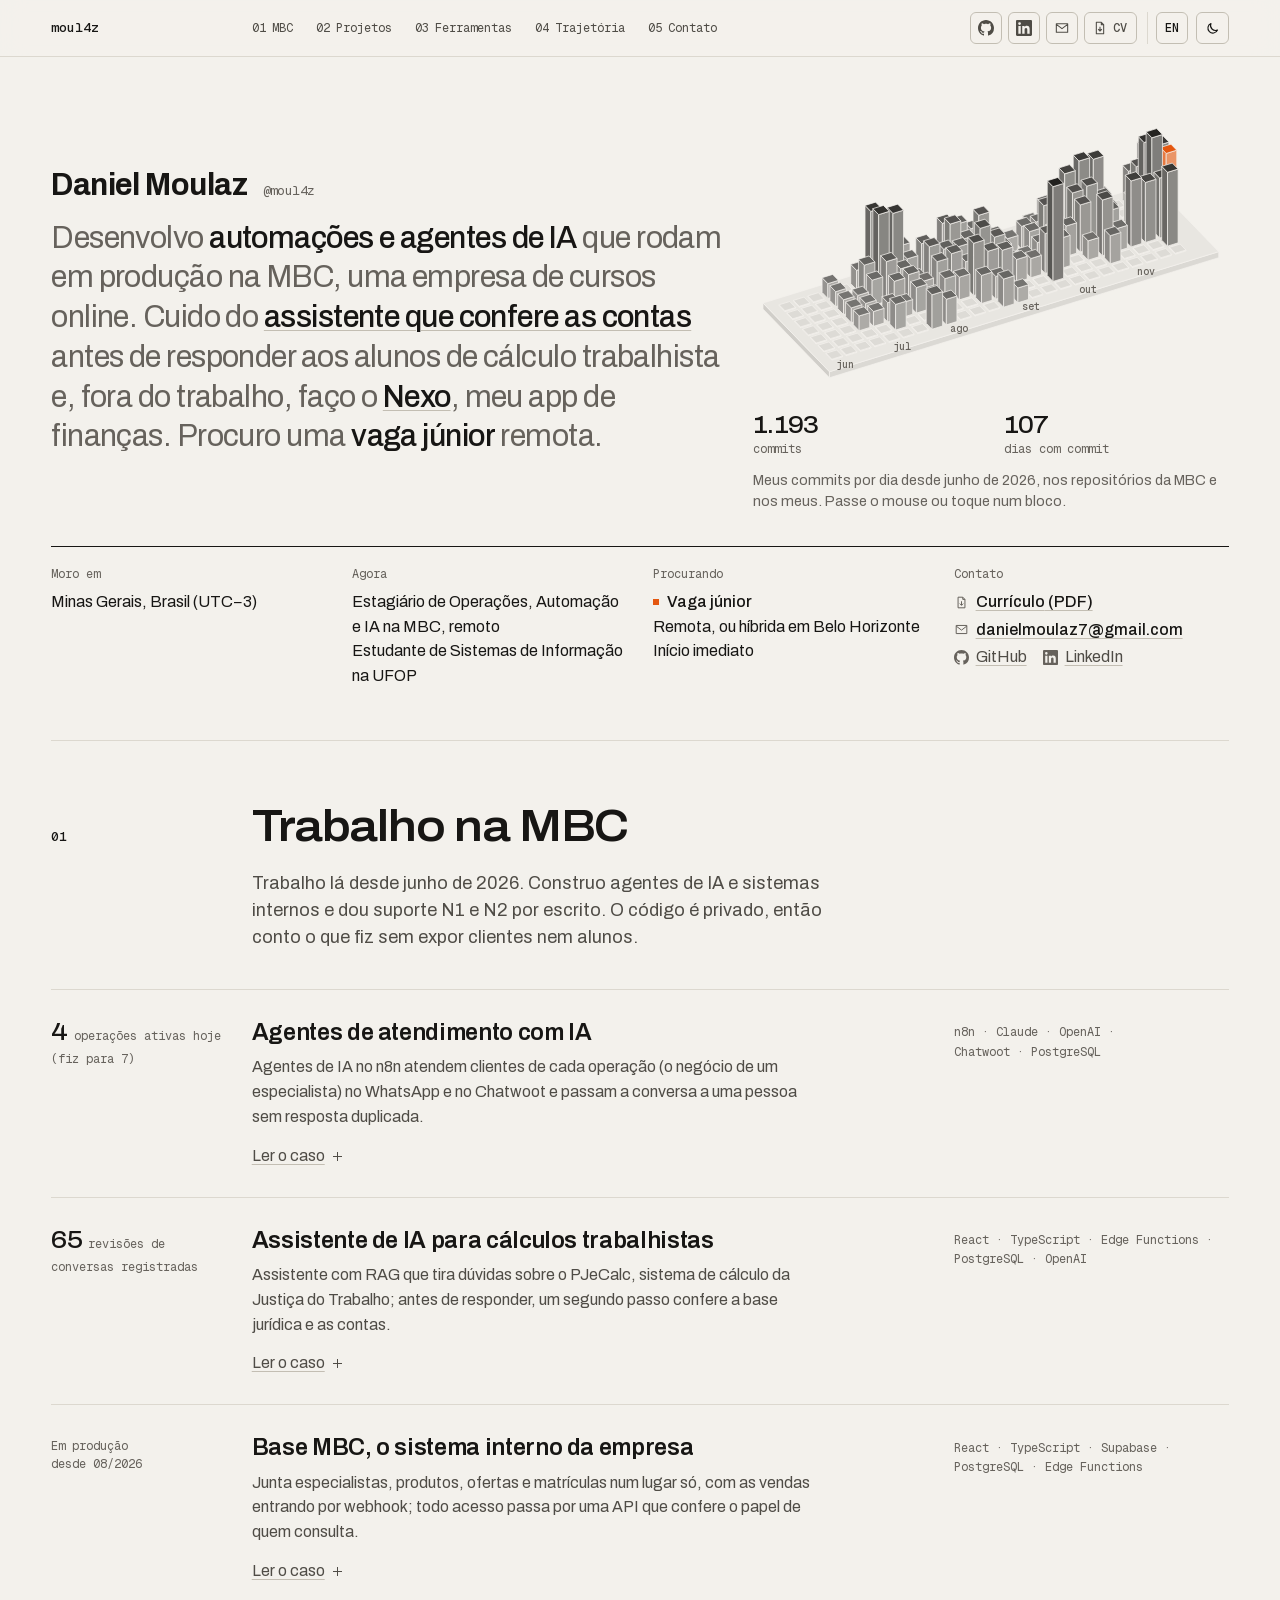
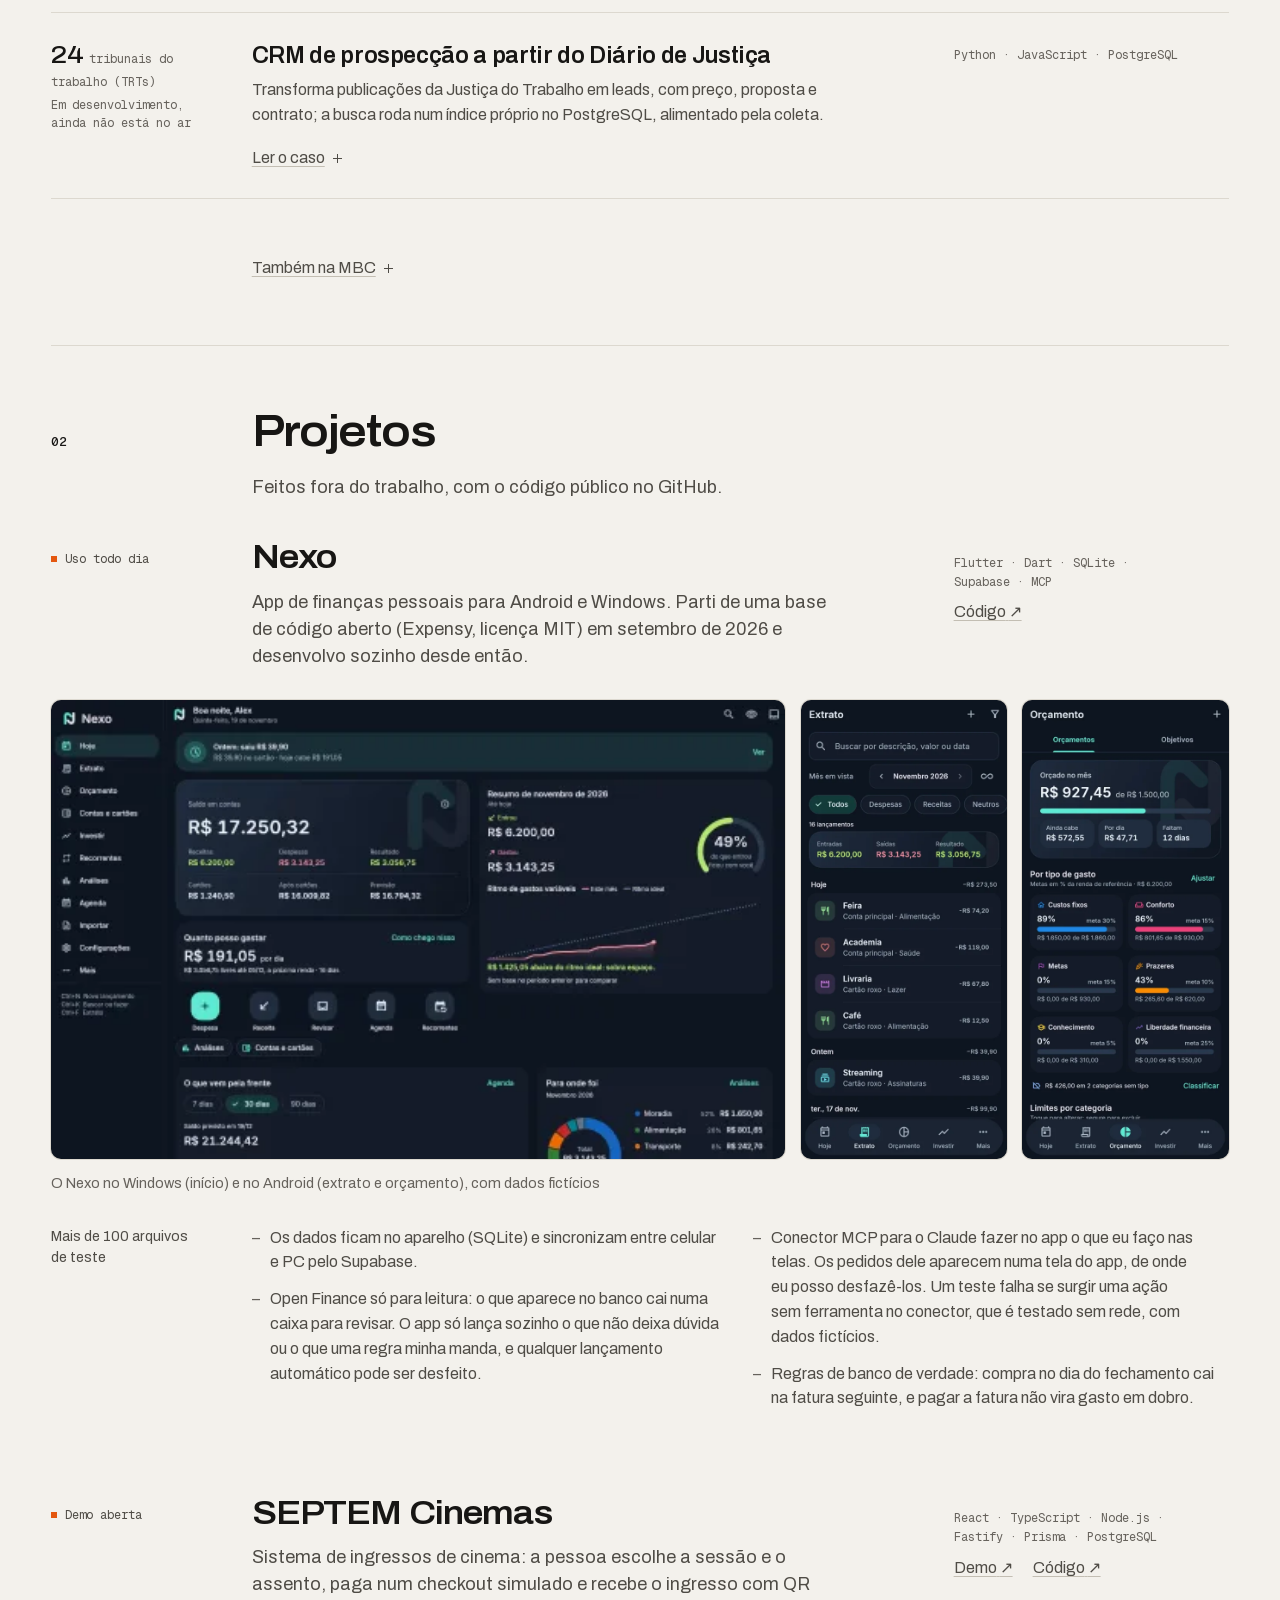
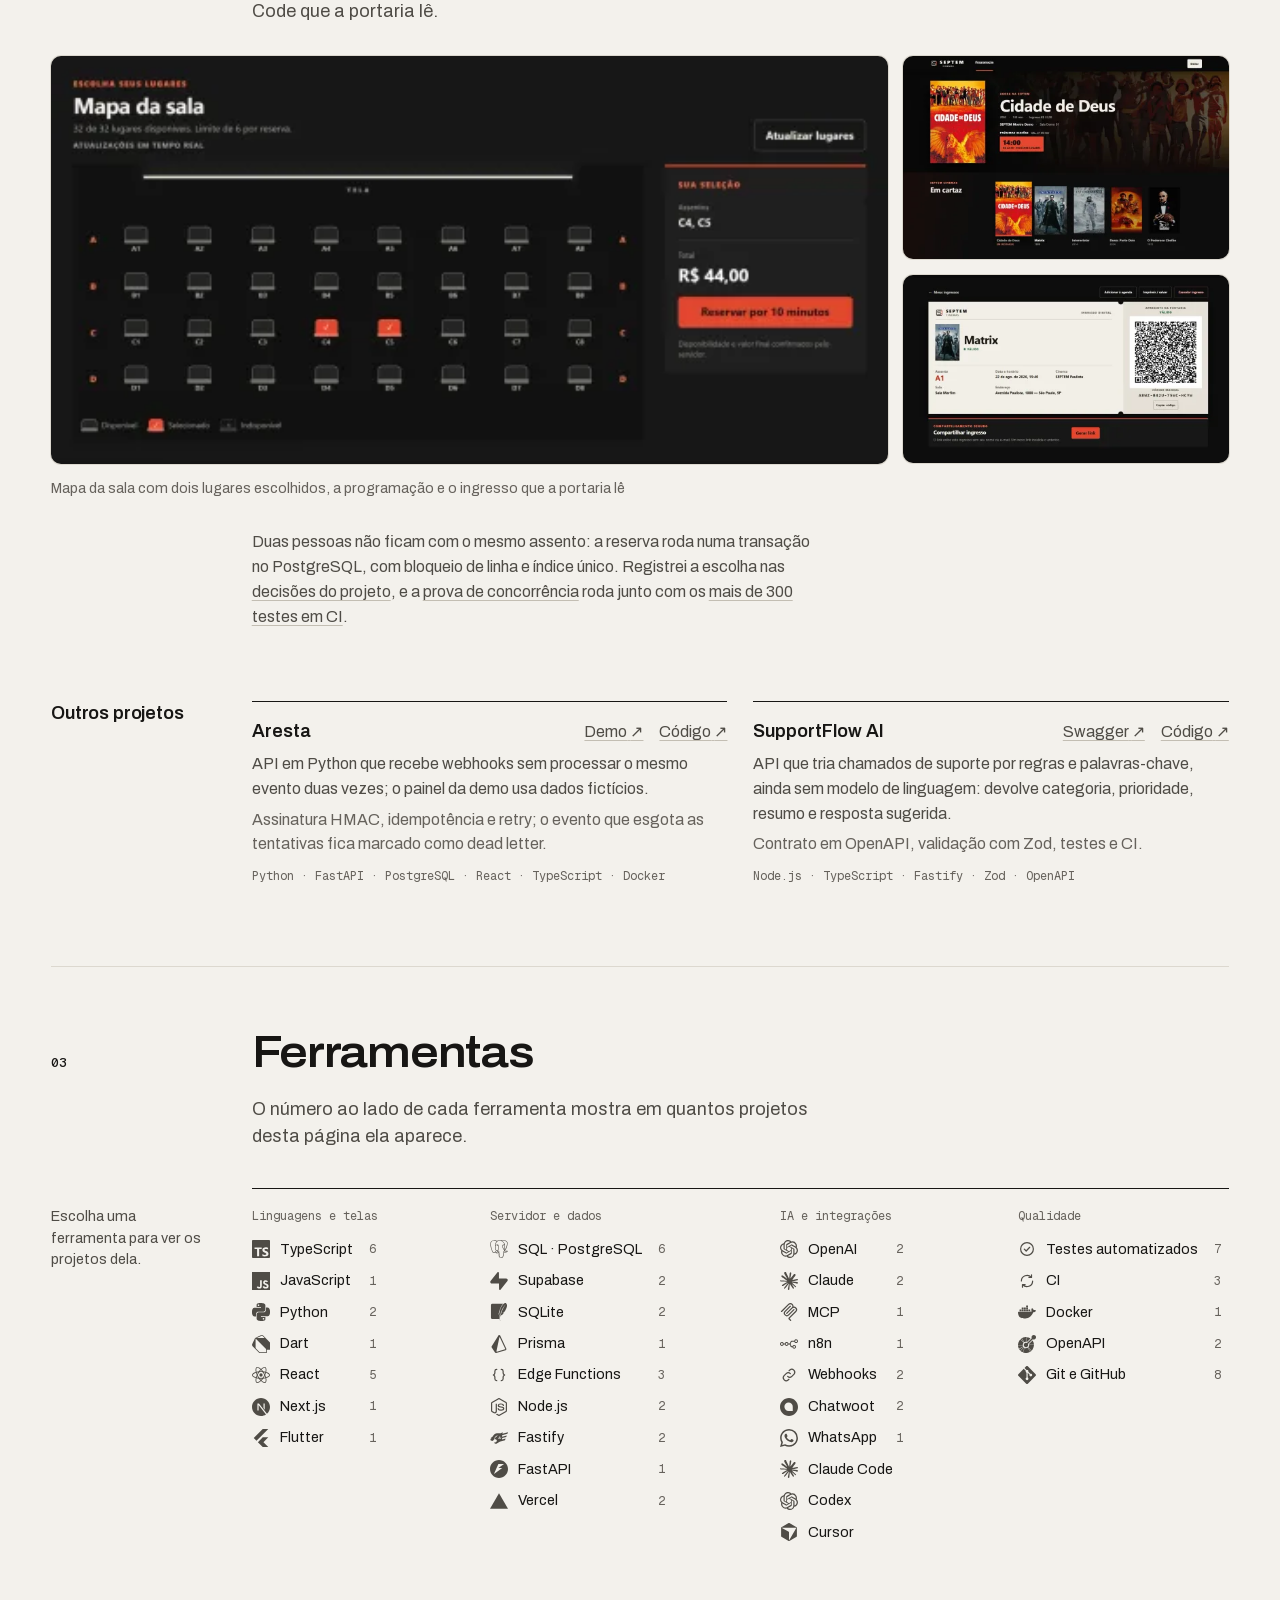
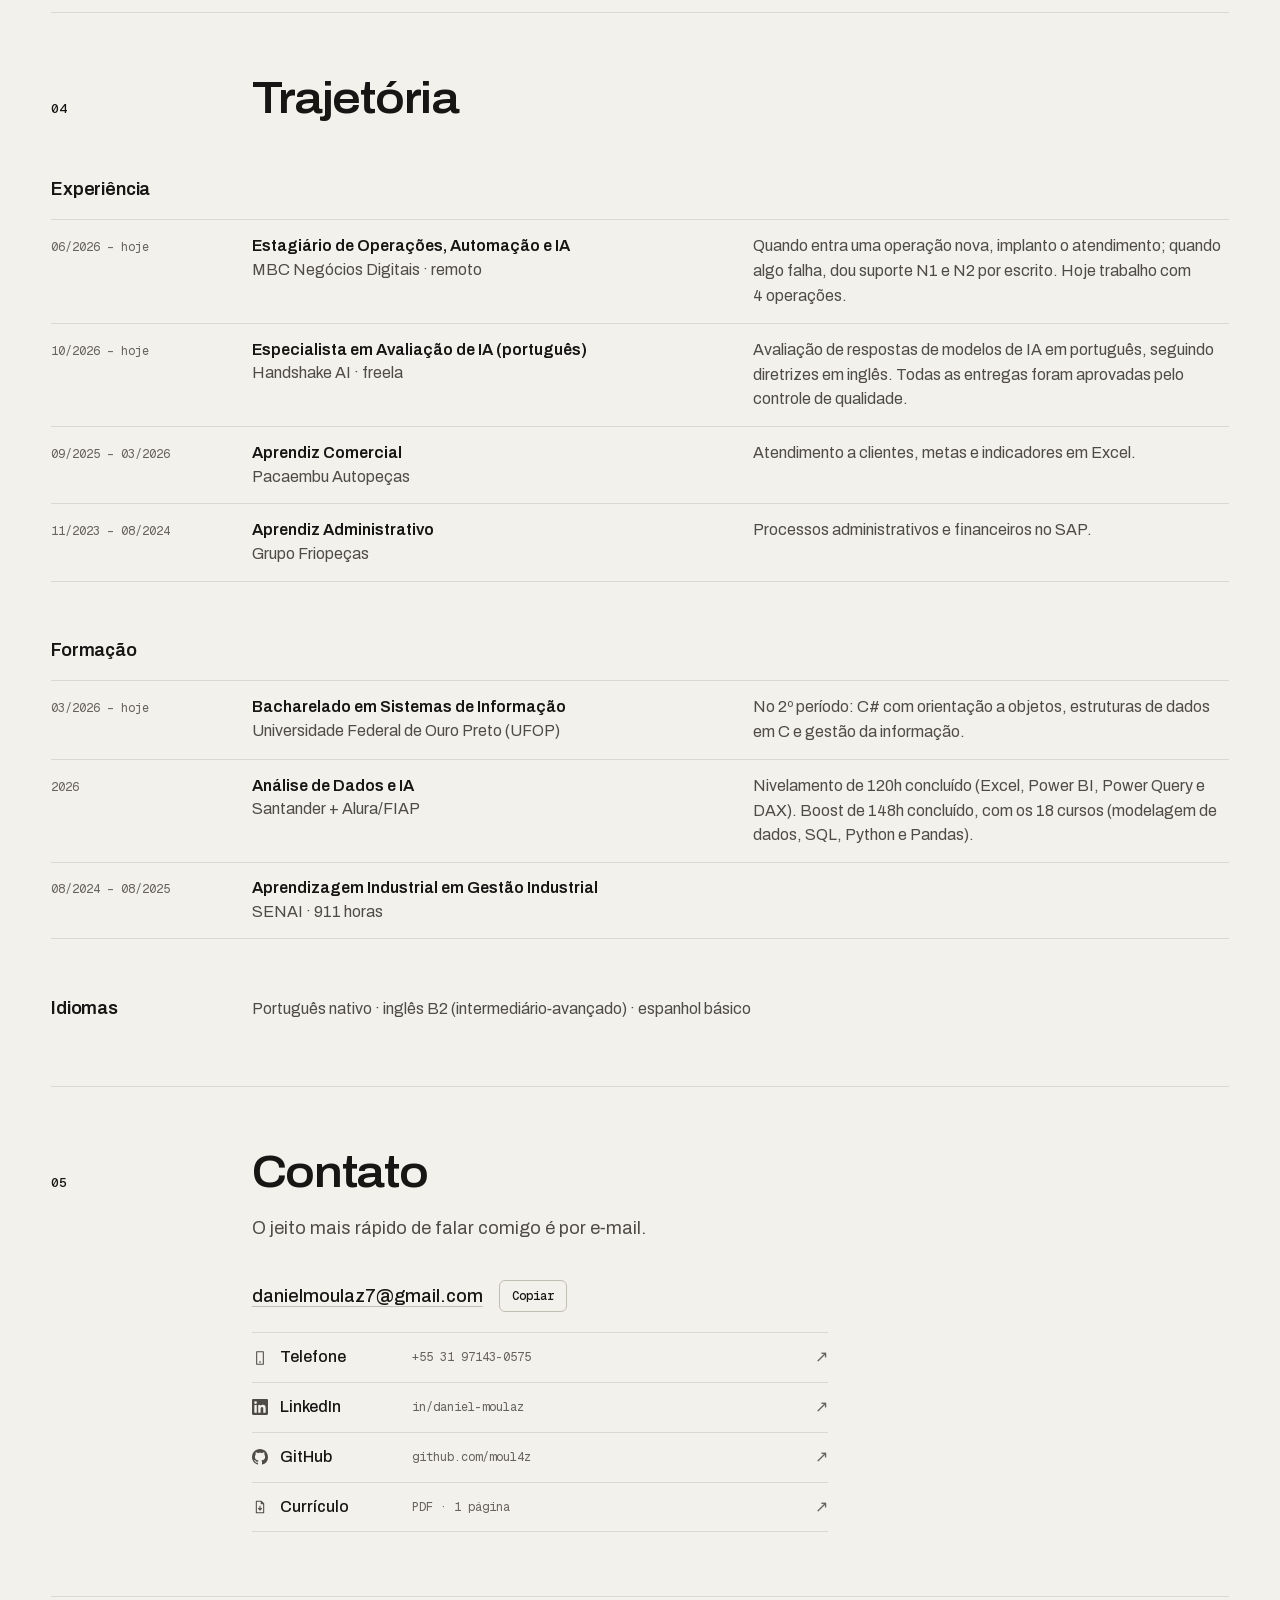
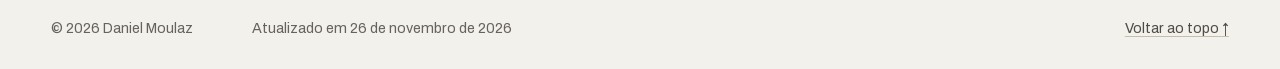
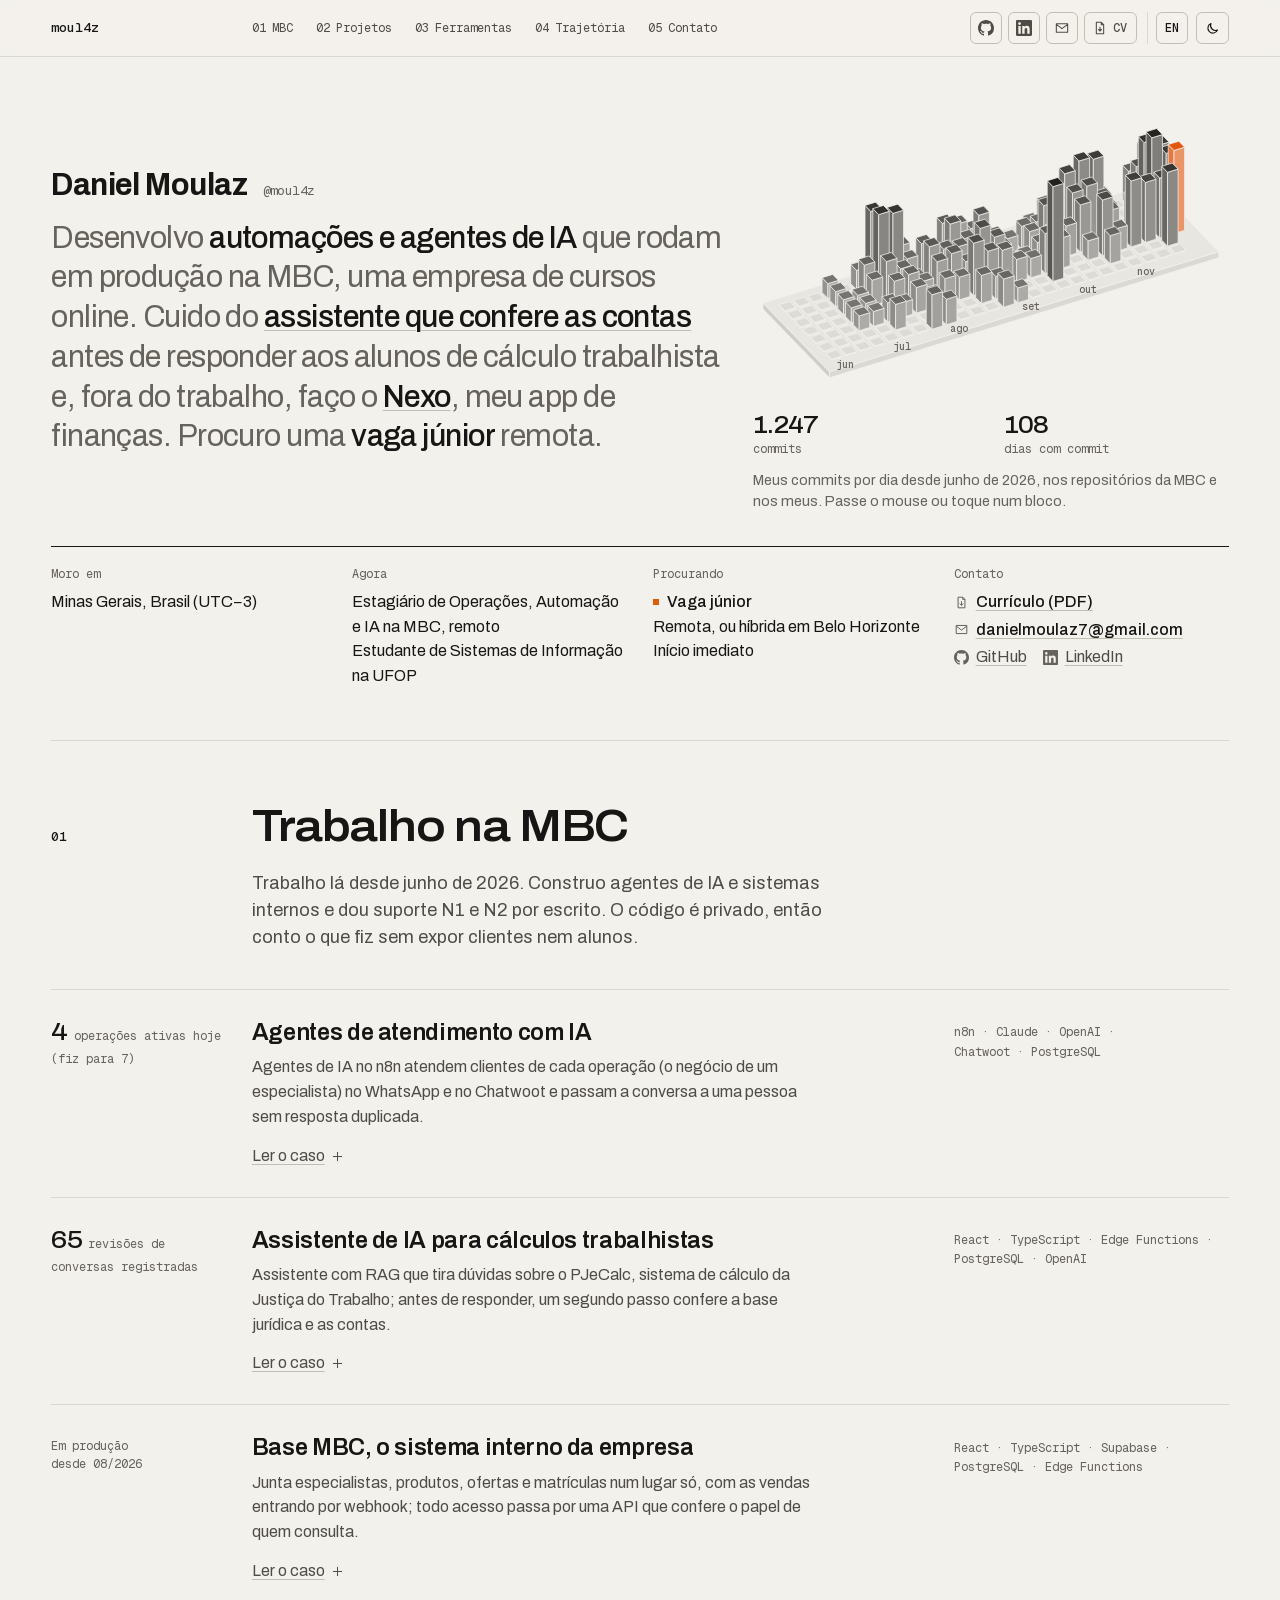
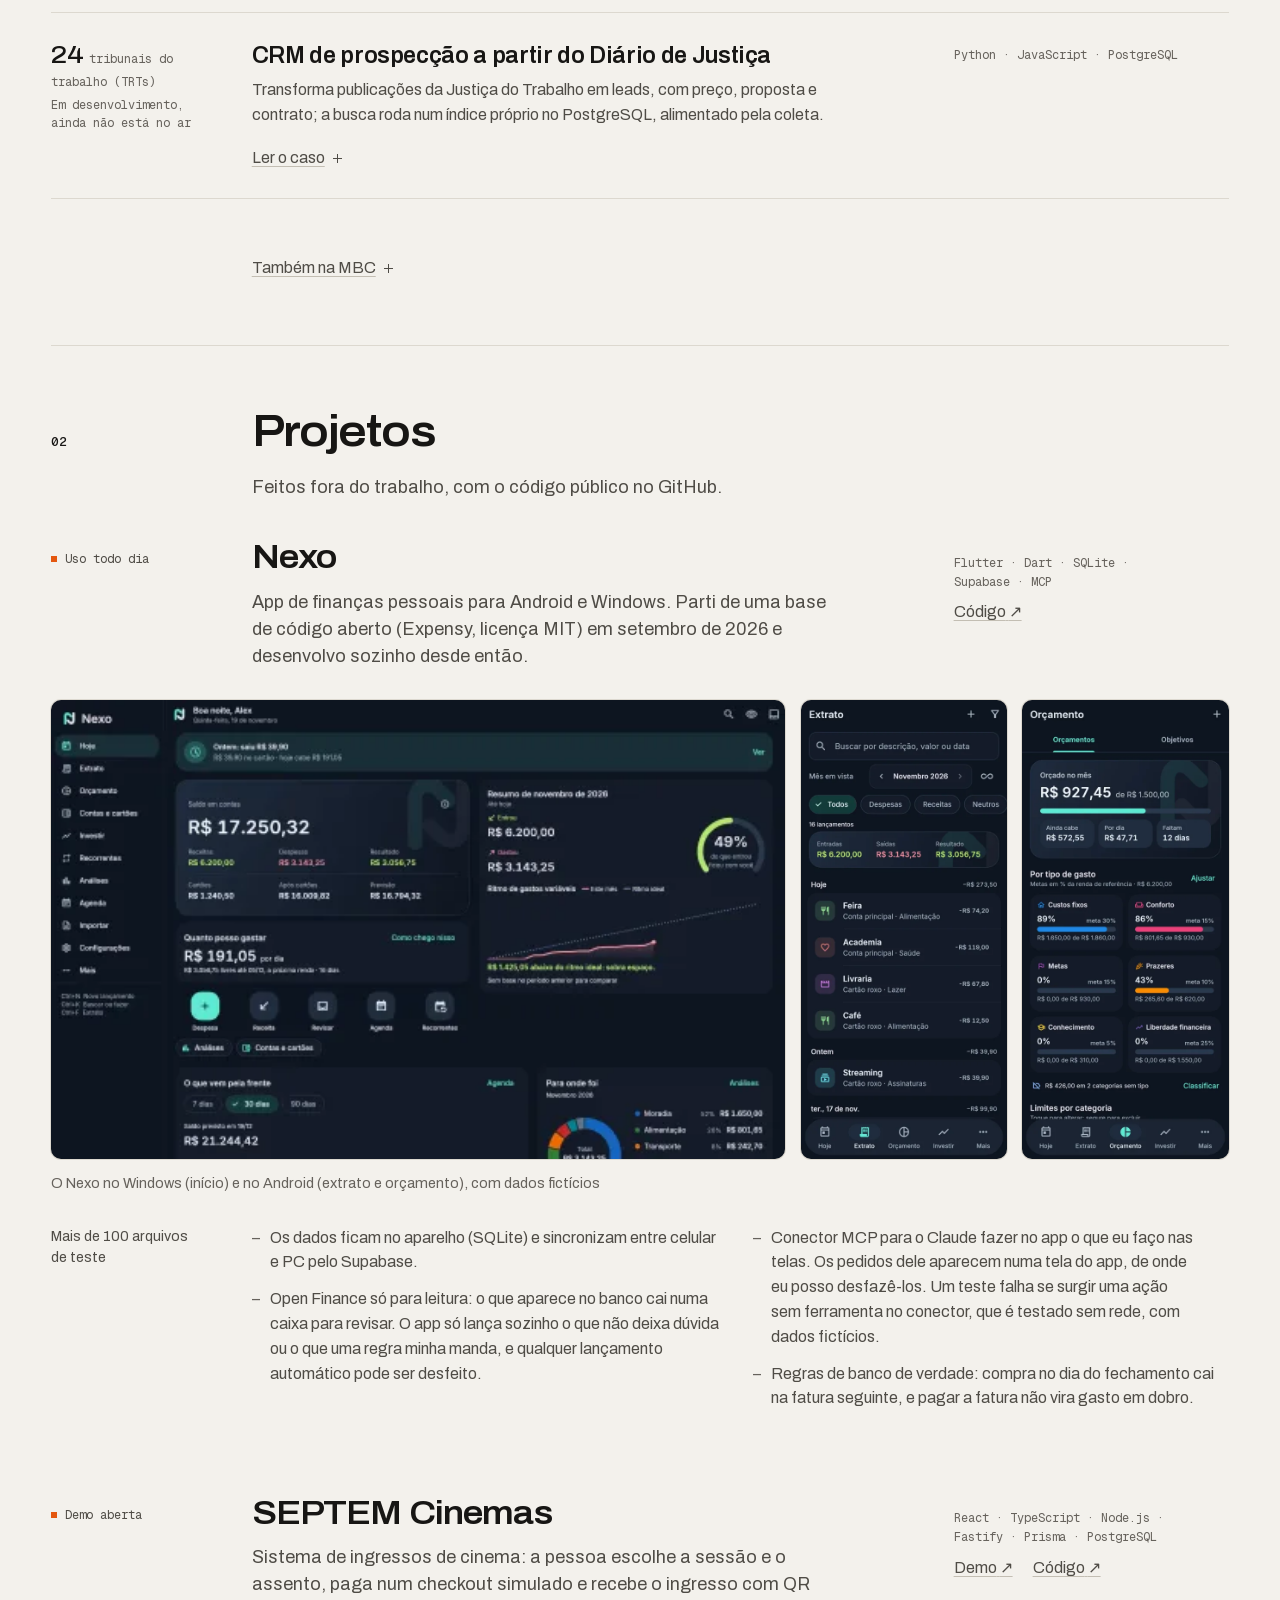
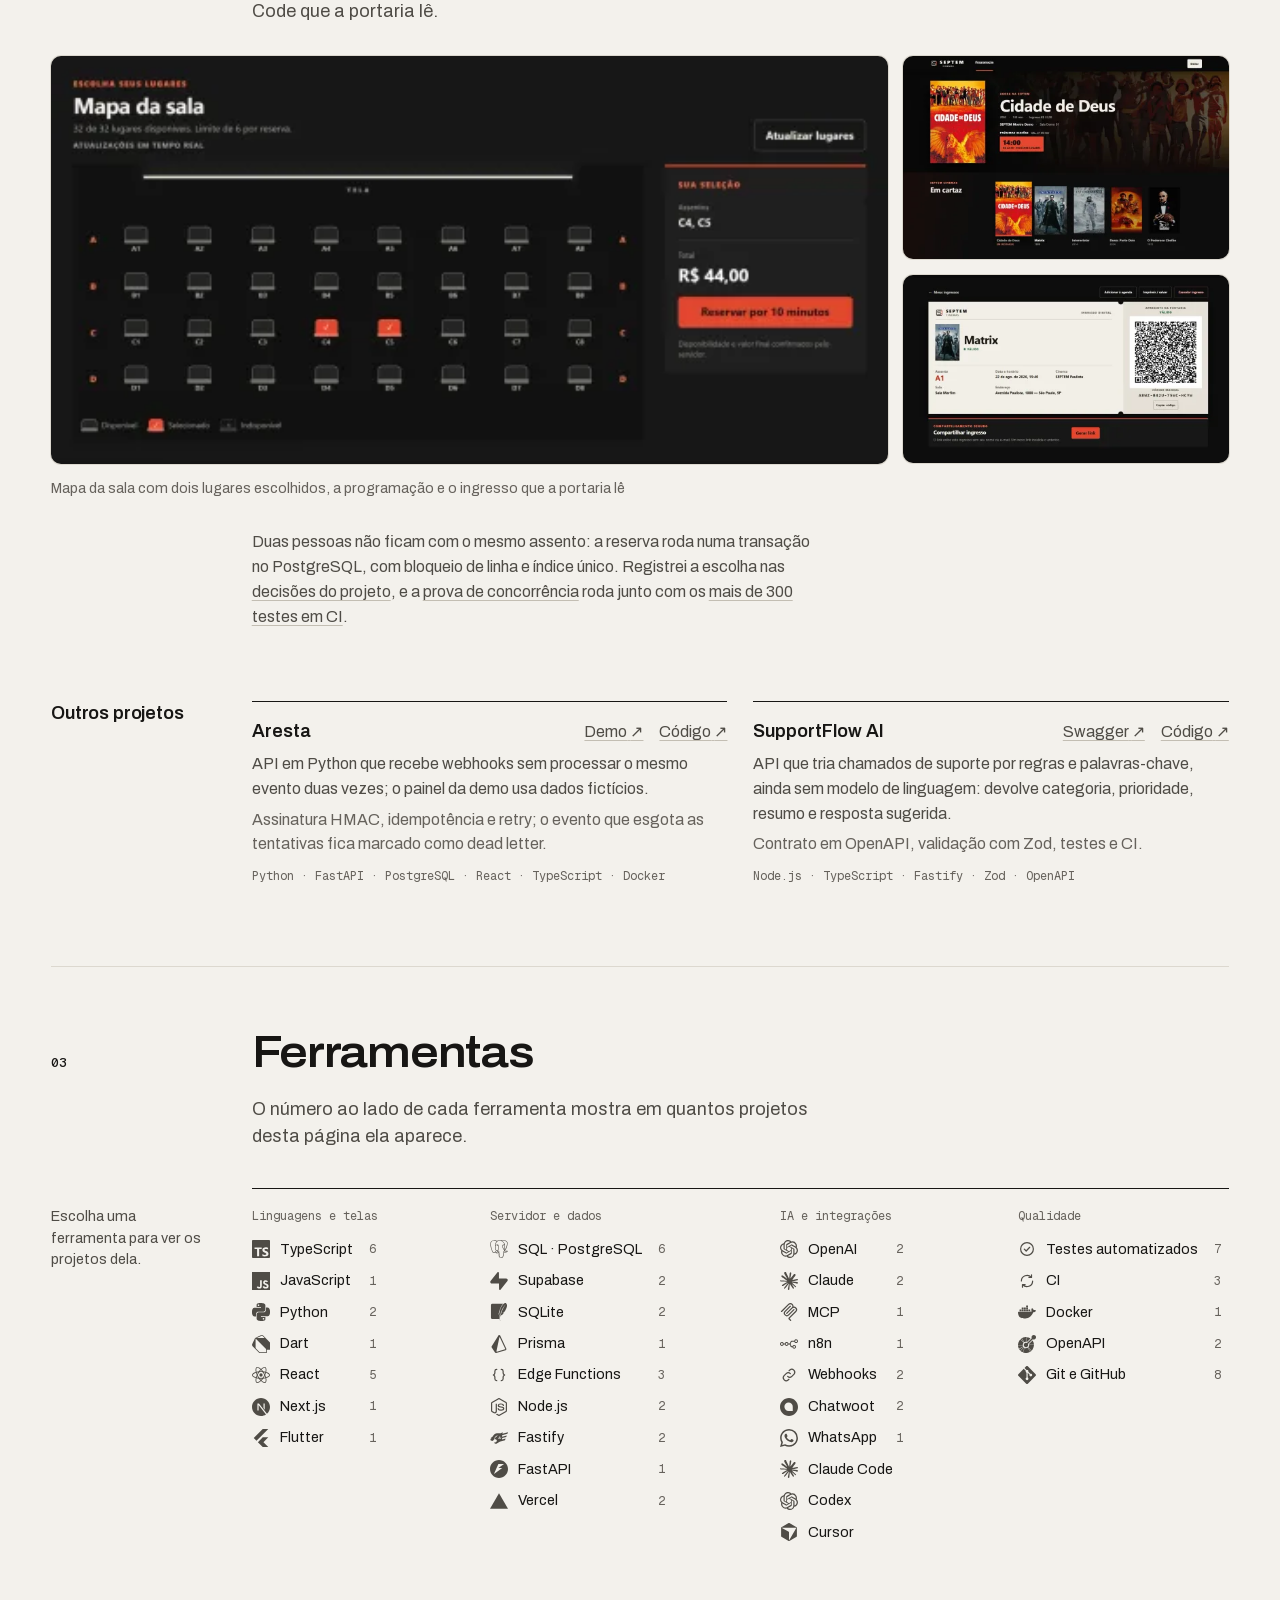
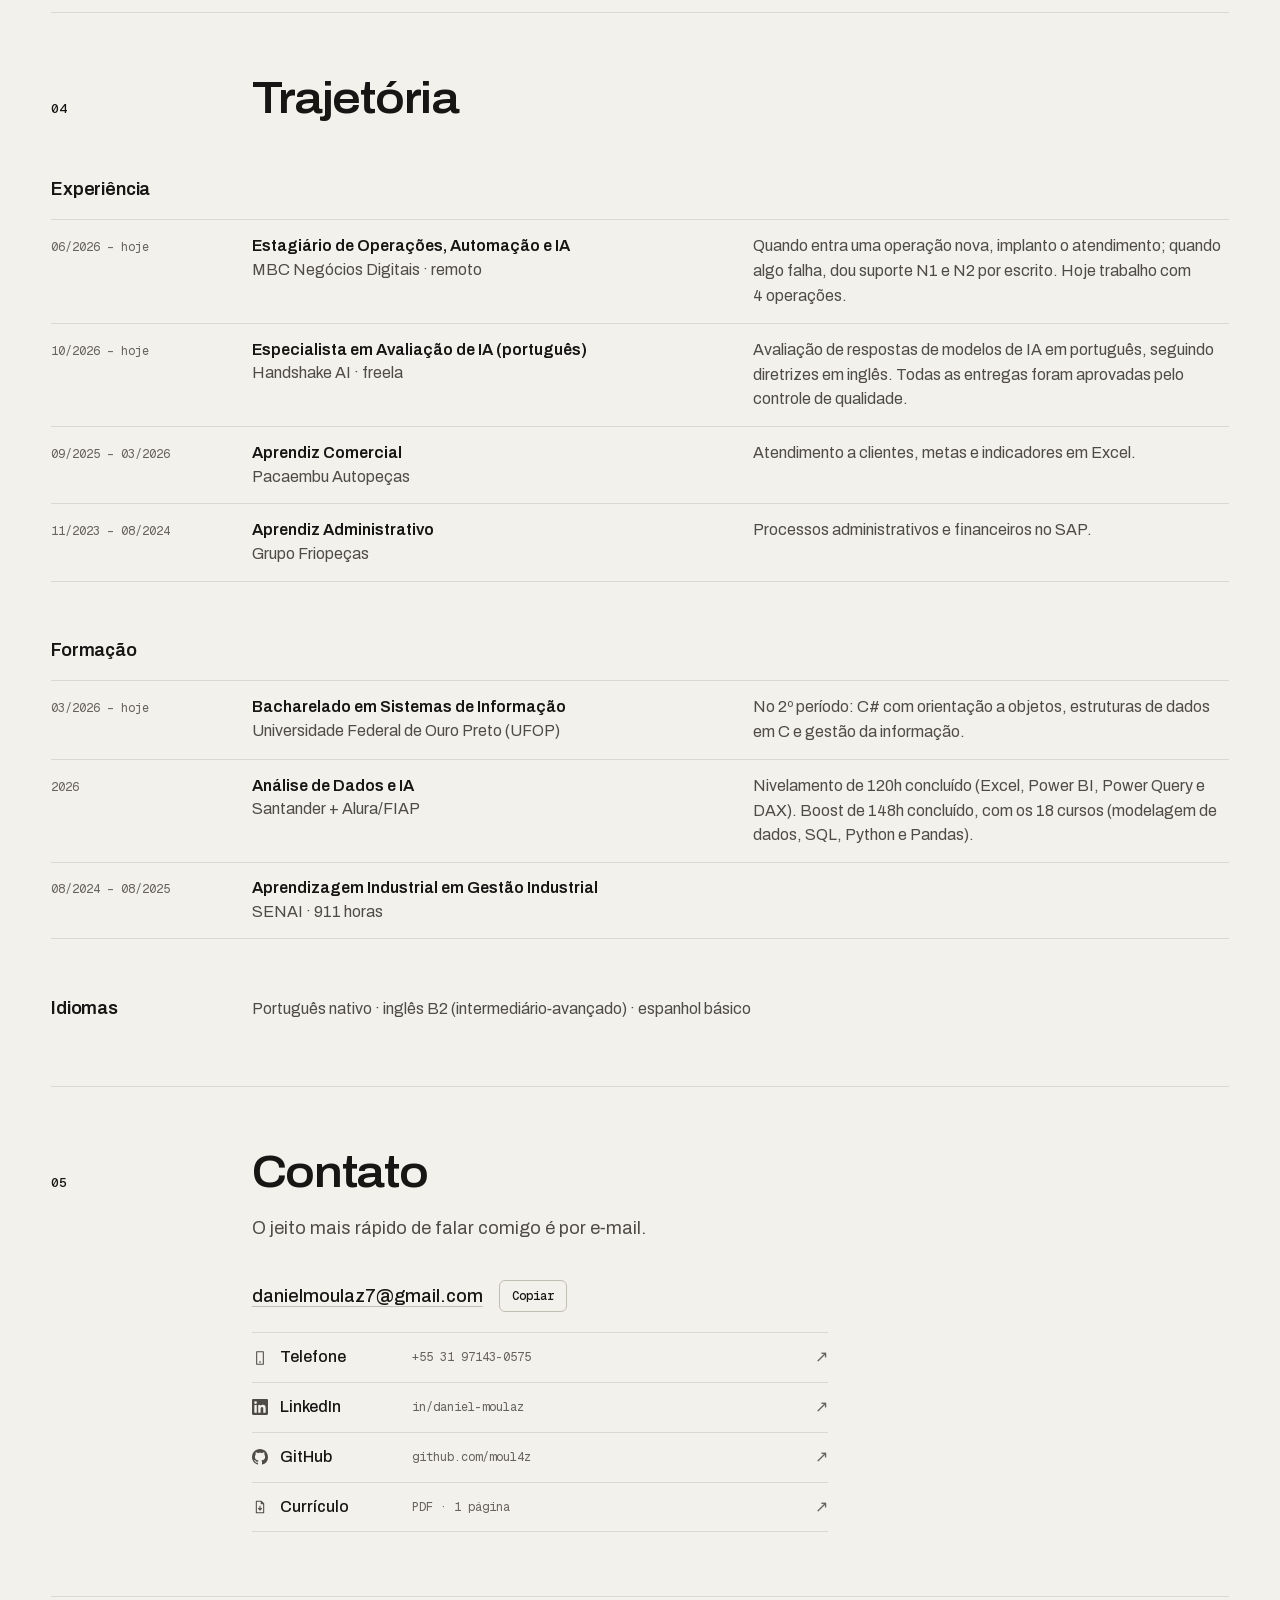
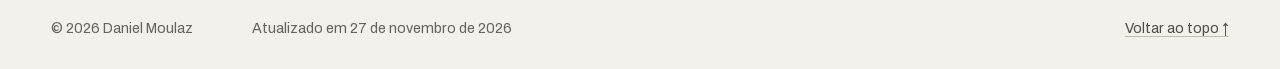
